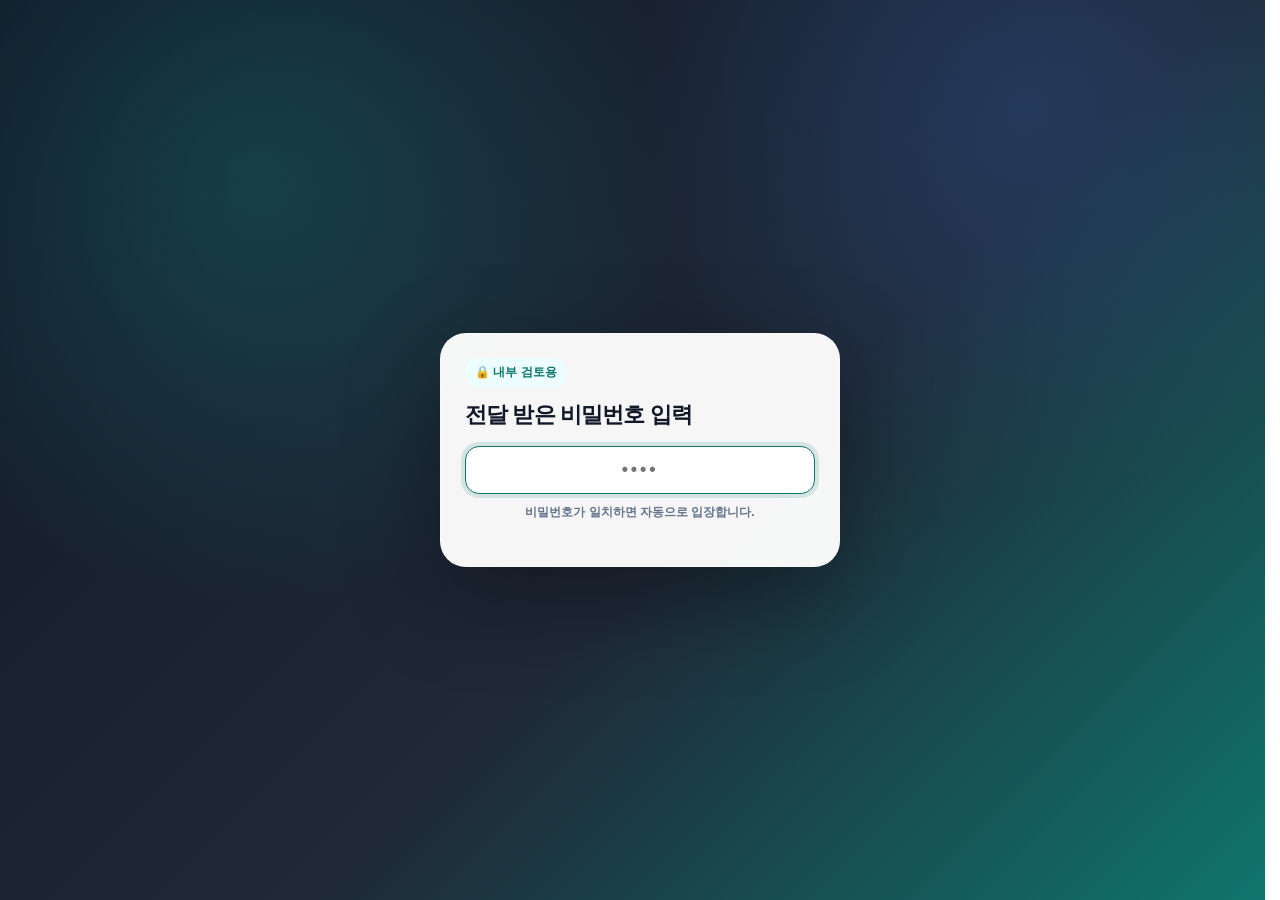
==== 01/index.html @ 7c308035 "Update index.html" ====
<!DOCTYPE html>

<html lang="ko">
<head>
<meta charset="utf-8"/>
<meta content="width=device-width, initial-scale=1" name="viewport"/>
<meta content="noindex,nofollow,noarchive,nosnippet,noimageindex,notranslate" name="robots"/>
<meta content="noindex,nofollow,noarchive,nosnippet,noimageindex,notranslate" name="googlebot"/>
<meta content="noindex,nofollow,noarchive,nosnippet,noimageindex" name="bingbot"/>
<meta content="no-referrer" name="referrer"/>
<meta content="no-store, no-cache, must-revalidate, max-age=0" http-equiv="Cache-Control"/>
<meta content="no-cache" http-equiv="Pragma"/>
<meta content="0" http-equiv="Expires"/>
<title>보호된 내부 자료</title>
<style>
:root{
  --bg:#f6f7fb;
  --panel:#ffffff;
  --ink:#111827;
  --muted:#6b7280;
  --line:#e5e7eb;
  --brand:#111827;
  --brand2:#374151;
  --accent:#0f766e;
  --accent2:#0891b2;
  --accent-soft:#ecfeff;
  --green-soft:#ecfdf5;
  --warn-soft:#fffbeb;
  --warn:#92400e;
  --danger-soft:#fef2f2;
  --soft:#f3f4f6;
  --chip:#eef2ff;
  --shadow:0 12px 30px rgba(17,24,39,.08);
  --radius:18px;
}
*{box-sizing:border-box}
html{
  scroll-behavior:smooth;
  overflow-y:scroll;
  scrollbar-gutter:stable;
}
body{
  margin:0;
  font-family:-apple-system,BlinkMacSystemFont,"Apple SD Gothic Neo","Malgun Gothic","Segoe UI",Roboto,Arial,sans-serif;
  background:linear-gradient(180deg,#f8fafc 0%, #f3f4f6 100%);
  color:var(--ink);
}
a{color:inherit}
header.hero{
  padding:32px 18px 22px;
  background:linear-gradient(135deg,#111827 0%,#374151 62%,#0f766e 100%);
  color:white;
}
.wrap{max-width:1280px;margin:0 auto}
.kicker{font-size:13px;letter-spacing:.08em;text-transform:uppercase;color:#d1d5db;margin-bottom:8px}
h1{margin:0;font-size:clamp(24px,4vw,40px);letter-spacing:-.04em;line-height:1.14}
.subtitle{margin:12px 0 0;color:#e5e7eb;font-size:15px;line-height:1.7}
.navbar{
  position:sticky;
  top:0;
  z-index:50;
  background:rgba(255,255,255,.92);
  backdrop-filter: blur(12px);
  border-bottom:1px solid var(--line);
}
.tabs{
  display:flex;
  gap:8px;
  padding:10px 18px;
  overflow-x:auto;
}
.tab{
  appearance:none;border:1px solid var(--line);background:#fff;color:var(--brand);
  padding:11px 16px;border-radius:999px;font-weight:900;white-space:nowrap;cursor:pointer;
}
.tab.active{background:#111827;color:#fff;border-color:#111827}
main{padding:22px 18px 60px}
.toolbar{
  display:flex;gap:10px;align-items:center;justify-content:space-between;flex-wrap:wrap;
  margin-bottom:16px;
}
.searchbox{
  flex:1;min-width:260px;display:flex;align-items:center;gap:10px;background:#fff;border:1px solid var(--line);
  border-radius:14px;padding:10px 12px;box-shadow:0 3px 12px rgba(17,24,39,.04);
}
.searchbox input{
  width:100%;border:0;outline:0;font-size:15px;background:transparent;
}
.btns{display:flex;gap:8px;flex-wrap:wrap}
.btn, .download-all{
  border:1px solid var(--line);background:#fff;border-radius:12px;padding:10px 12px;
  font-weight:900;cursor:pointer;color:#374151;text-decoration:none;display:inline-flex;align-items:center;gap:6px;
}
.btn:hover,.download-all:hover{background:#f9fafb}
.panel{
  background:var(--panel);
  border:1px solid var(--line);
  box-shadow:var(--shadow);
  border-radius:var(--radius);
  overflow:hidden;
}
#factPanel{overflow:visible}
.panel-head{
  padding:18px 20px;border-bottom:1px solid var(--line);display:flex;justify-content:space-between;gap:12px;align-items:flex-end;flex-wrap:wrap;
}
.panel-head h2{margin:0;font-size:22px;letter-spacing:-.03em}
.panel-head p{margin:6px 0 0;color:var(--muted);line-height:1.6;font-size:14px}
.section-title{
  margin:24px 0 12px;
  font-size:18px;
  letter-spacing:-.02em;
  display:flex;align-items:center;gap:10px;
}
.section-title:before{
  content:"";width:9px;height:24px;background:#111827;border-radius:99px;display:inline-block;
}
.hidden{display:none!important}
.small{font-size:13px;color:var(--muted)}
.empty{
  text-align:center;padding:32px;color:var(--muted);
}

/* timeline */
.timeline{
  position:relative;
  padding:0 4px 4px;
}
.timeline-card{
  display:grid;
  grid-template-columns:196px minmax(0,1fr);
  gap:16px;
  position:relative;
  padding:14px 0;
  border-bottom:1px solid #edf0f4;
}
.timeline-card:last-child{border-bottom:0}
.date-pill{
  align-self:start;
  width:100%;
  position:sticky;
  top:74px;
  font-weight:900;
  color:#111827;
  background:#f9fafb;
  border:1px solid var(--line);
  border-radius:14px;
  padding:10px 12px;
  text-align:center;
  line-height:1.35;
}
.event-body{
  background:#fff;
  border:1px solid var(--line);
  border-radius:16px;
  padding:14px;
}
.event-meta{display:flex;gap:8px;align-items:center;flex-wrap:wrap;margin-bottom:9px}
.badge{
  display:inline-flex;align-items:center;
  border-radius:999px;
  padding:4px 9px;
  font-size:12px;
  font-weight:900;
  background:#eef2ff;
  color:#3730a3;
}
.badge.gray{background:#f3f4f6;color:#4b5563}
.event-body h3{margin:0 0 7px;font-size:17px;letter-spacing:-.02em}
.event-content{white-space:pre-wrap;line-height:1.72;color:#374151;font-size:14px}
.issue{margin-top:10px;padding-top:10px;border-top:1px dashed var(--line);font-size:13px;color:#4b5563}

/* facts */
.fact-list{display:grid;gap:12px;padding:16px}
.fact-card{
  border:1px solid var(--line);
  border-radius:16px;
  background:#fff;
  overflow:hidden;
}
.fact-card[open]{
  box-shadow:0 10px 25px rgba(17,24,39,.07);
  border-color:#99f6e4;
}
.fact-card summary{
  list-style:none;
  display:grid;
  grid-template-columns:60px minmax(160px,1fr) minmax(150px,auto) 86px;
  gap:12px;align-items:center;
  padding:14px 16px;
  cursor:pointer;
  transition:background .18s ease, box-shadow .18s ease;
}
.fact-card summary:hover{background:#f0fdfa}
.fact-card[open] summary{
  background:linear-gradient(90deg,#ecfeff 0%,#f0fdfa 100%);
  box-shadow:inset 4px 0 0 #0f766e;
}
.fact-card summary::-webkit-details-marker{display:none}
.fact-card summary:after{
  content:"펼치기";
  grid-column:4;
  justify-self:end;
  color:#6b7280;
  font-size:12px;
  font-weight:900;
}
.fact-card[open] summary:after{content:"접기";color:#0f766e}
.no{
  width:42px;height:42px;border-radius:14px;
  display:flex;align-items:center;justify-content:center;
  background:#111827;color:white;font-weight:900;
}
.fact-title b{display:block;font-size:16px;letter-spacing:-.02em;margin-bottom:5px}
.fact-title span{font-size:13px;color:var(--muted);white-space:pre-wrap}
.clause-chip{
  justify-self:end;
  display:inline-flex;
  align-items:center;
  gap:7px;
  max-width:260px;
  border:1px solid #c7d2fe;
  background:#eef2ff;
  color:#3730a3;
  border-radius:999px;
  padding:7px 10px;
  font-size:12px;
  font-weight:900;
  line-height:1.25;
  white-space:pre-wrap;
  word-break:keep-all;
}
.clause-chip .clause-label{
  color:#64748b;
  font-size:11px;
  font-weight:800;
}
.clause-chip .clause-value{
  color:#312e81;
}
.fact-detail{
  border-top:1px solid var(--line);
  padding:14px 16px 16px;
  display:grid;
  grid-template-columns:repeat(2,minmax(0,1fr));
  gap:12px;
  background:#fbfdff;
}
.field{
  border:1px solid #eef2f7;
  background:#fff;
  border-radius:14px;
  padding:12px;
}
.field.full{grid-column:1/-1}
.field label{
  display:flex;
  align-items:center;
  gap:7px;
  color:#111827;
  font-weight:900;
  font-size:13px;
  margin-bottom:7px;
}
.field .field-icon{font-size:16px;line-height:1}
.field .value{
  white-space:pre-wrap;
  color:#374151;
  line-height:1.68;
  font-size:14px;
}
.field.emphasis-rebuttal{background:#f0fdfa;border-color:#99f6e4}
.field.emphasis-confirmed{background:#eff6ff;border-color:#bfdbfe}
.field.emphasis-review{background:#fffbeb;border-color:#fde68a}
.field.emphasis-needed{background:#fff7ed;border-color:#fed7aa}
.field.emphasis-evidence{background:#f8fafc;border-color:#dbeafe}
.value.evidence-value{font-weight:800}

.evidence-detail{
  grid-column:1/-1;
  border:1px solid #c7d2fe;
  background:#f8fafc;
  border-radius:16px;
  padding:13px;
}
.evidence-detail h4{
  margin:0 0 10px;
  font-size:16px;
  letter-spacing:-.02em;
}
.evidence-grid{
  display:grid;
  grid-template-columns:1fr;
  gap:12px;
}
.subblock{
  background:#fff;
  border:1px solid #e5e7eb;
  border-radius:14px;
  overflow:hidden;
}
.subblock-title{
  padding:11px 12px;
  background:#f3f4f6;
  font-weight:900;
  border-bottom:1px solid #e5e7eb;
}
.subblock-body{padding:10px;overflow:auto}
.compact-table{
  width:100%;
  border-collapse:separate;
  border-spacing:0;
  font-size:13px;
  min-width:760px;
}
.compact-table th,.compact-table td{
  border-right:1px solid var(--line);
  border-bottom:1px solid var(--line);
  padding:8px 9px;
  vertical-align:top;
  line-height:1.55;
  white-space:pre-wrap;
  word-break:keep-all;
  overflow-wrap:break-word;
}
.compact-table th{
  background:#374151;color:white;
  text-align:left;
  position:static;
}
.compact-table tr td:first-child,.compact-table tr th:first-child{border-left:1px solid var(--line)}
.compact-table tr:first-child th{border-top:1px solid var(--line)}
.compact-table td{background:#fff}
.sheet-note{
  margin-top:10px;
  padding:10px 11px;
  border:1px dashed #cbd5e1;
  background:#f8fafc;
  border-radius:12px;
  white-space:pre-wrap;
  color:#475569;
  font-size:13px;
  line-height:1.55;
}

/* evidence collection */
.evidence-list{display:grid;gap:12px;padding:16px}
.evidence-card{
  border:1px solid var(--line);
  border-radius:16px;
  background:#fff;
  padding:14px;
}
.evidence-card h3{margin:0;font-size:16px;letter-spacing:-.02em}
.file-link{
  display:inline-flex;
  align-items:center;
  gap:6px;
  max-width:100%;
  border:1px solid #bfdbfe;
  background:#eff6ff;
  color:#1e3a8a;
  border-radius:999px;
  padding:6px 10px;
  text-decoration:none;
  font-size:12px;
  font-weight:900;
  line-height:1.3;
  word-break:break-all;
}
.file-link:hover{background:#dbeafe}

/* full tables */
.table-wrap{overflow:auto;padding:16px}

@media (max-width:760px){
  header.hero{padding-top:24px}
  main{padding-left:12px;padding-right:12px}
  .tabs{padding-left:12px;padding-right:12px}
  .panel-head{padding:16px}
  .searchbox{min-width:100%}
  .timeline-card{grid-template-columns:1fr;gap:8px}
  .date-pill{position:static;text-align:left}
  .fact-card summary{grid-template-columns:52px minmax(0,1fr) 70px;gap:10px}
  .clause-chip{grid-column:2;justify-self:start;max-width:100%;}
  .fact-card summary:after{grid-column:3;grid-row:1 / span 2}
  .fact-detail{grid-template-columns:1fr}
}
@media print{
  .navbar,.toolbar,.btns,.searchbox,.view-toggle,.download-all{display:none!important}
  body{background:white}
  header.hero{background:white;color:#111827;padding:0 0 18px}
  .subtitle,.kicker{color:#374151}
  .panel{box-shadow:none;border:1px solid #ddd}
  .fact-card{break-inside:avoid}
  details{display:block}
  details:not([open]) .fact-detail{display:grid}
  .hidden{display:block!important}
}
.evidence-chip-list{display:grid;gap:7px;margin-top:2px}
.evidence-chip-line{display:flex;align-items:flex-start;gap:8px;color:#111827;font-weight:500;line-height:1.58;white-space:pre-wrap}
.evidence-status-chip{flex:0 0 auto;display:inline-flex;align-items:center;justify-content:center;border-radius:999px;padding:3px 8px;font-size:11px;font-weight:900;line-height:1.2;border:1px solid transparent;white-space:nowrap;color:#111827}
.evidence-status-existing{background:#f1f5f9;border-color:#cbd5e1}
.evidence-status-new{background:#dcfce7;border-color:#86efac}
.evidence-chip-text{color:#111827;font-weight:500}
.value.evidence-value,.value.evidence-existing,.value.evidence-new,.value.evidence-opponent{color:#111827!important;font-weight:500!important}

.subblock-title-row{display:flex;align-items:center;justify-content:space-between;gap:10px;padding:10px 12px;background:#f3f4f6;border-bottom:1px solid #e5e7eb}
.subblock-title-row .subblock-title{padding:0;background:transparent;border-bottom:0}
.subblock-title-actions{display:flex;gap:6px;flex-wrap:wrap;justify-content:flex-end}
.download-btn{display:inline-flex;align-items:center;gap:5px;border:1px solid #cbd5e1;background:#fff;color:#111827;border-radius:999px;padding:5px 9px;text-decoration:none;font-size:12px;font-weight:900;line-height:1.25;white-space:nowrap}
.download-btn:hover{background:#f8fafc;border-color:#94a3b8}
.download-btn.small{padding:4px 8px;font-size:11px}
.download-btn.muted{background:#f8fafc;color:#334155}
.sheet-note.inline-note{margin:8px 10px 0;padding:8px 10px;white-space:nowrap;overflow-x:auto;line-height:1.4}

.compact-table.fit-table{width:100%;table-layout:auto;border-collapse:separate;border-spacing:0;min-width:760px}
.compact-table .fit-cell{width:1%;white-space:nowrap!important;overflow-wrap:normal!important;word-break:keep-all!important}
.compact-table .sender-cell{width:110px;min-width:110px;max-width:110px;white-space:normal!important}
.compact-table .message-cell,.compact-table .statement-cell{width:auto;white-space:pre-wrap!important}
.compact-table .note-cell{width:34px;min-width:34px;max-width:34px;text-align:center;padding-left:6px;padding-right:6px;white-space:nowrap!important}
.note-icon{display:inline-flex;align-items:center;justify-content:center;width:20px;height:20px;border-radius:999px;background:#e0f2fe;color:#075985;border:1px solid #bae6fd;font-size:12px;font-weight:900;cursor:help}
.note-empty{display:inline-block;width:20px;height:20px}
.compact-table.evidence-table .ref-cell{width:1%;white-space:nowrap!important;overflow-wrap:normal!important;word-break:keep-all!important;color:#111827}
.compact-table.evidence-table .download-cell{width:1%;white-space:nowrap!important;text-align:right}
.compact-table.evidence-table .statement-cell{width:auto}
.compact-table.evidence-table .no-cell{width:1%;white-space:nowrap!important;text-align:center;font-weight:900;color:#111827}
.compact-table.evidence-table tr.evidence-row-chat td{background:#f3f4f6!important}
.compact-table.evidence-table tr.evidence-row-needs td{background:#fff7ed!important}
.ref-line{white-space:nowrap}
@media (max-width:760px){
  .subblock-title-row{align-items:flex-start;flex-direction:column}
  .subblock-title-actions{justify-content:flex-start}
}


/* 2026-07-09 refinement: needed-evidence tab, custom tooltips, compact file columns */
.fit-table th.fit-cell,.fit-table td.fit-cell,
.fit-table th.file-cell,.fit-table td.file-cell{
  width:1%;
  white-space:nowrap!important;
  word-break:keep-all!important;
  overflow-wrap:normal!important;
}
.chat-table th.file-cell,.chat-table td.file-cell{
  width:1%;
  max-width:360px;
  white-space:nowrap!important;
  overflow:hidden;
  text-overflow:ellipsis;
}
.note-tooltip{
  position:relative;
  display:inline-flex;
  align-items:center;
  justify-content:center;
  width:22px;
  height:22px;
  outline:none;
}
.note-icon{
  width:20px;
  height:20px;
  border-radius:999px;
  display:inline-flex;
  align-items:center;
  justify-content:center;
  background:#111827;
  color:#fff;
  font-size:12px;
  font-weight:900;
  font-family:Georgia,serif;
  cursor:help;
}
.note-bubble{
  position:absolute;
  right:0;
  bottom:calc(100% + 10px);
  z-index:80;
  width:max-content;
  max-width:min(380px,70vw);
  padding:10px 12px;
  border-radius:12px;
  background:#111827;
  color:#fff;
  box-shadow:0 14px 35px rgba(17,24,39,.24);
  font-size:12px;
  line-height:1.55;
  white-space:pre-line;
  text-align:left;
  opacity:0;
  transform:translateY(4px);
  pointer-events:none;
  transition:opacity .14s ease, transform .14s ease;
}
.note-bubble:after{
  content:"";
  position:absolute;
  right:7px;
  top:100%;
  border-width:7px 6px 0 6px;
  border-style:solid;
  border-color:#111827 transparent transparent transparent;
}
.note-tooltip:hover .note-bubble,
.note-tooltip:focus-within .note-bubble{
  opacity:1;
  transform:translateY(0);
  pointer-events:auto;
}
.needed-list{display:grid;gap:14px;padding:16px}
.needed-card{
  border:1px solid #fde68a;
  background:linear-gradient(180deg,#fffbeb 0%,#fff 48%);
  border-radius:18px;
  overflow:hidden;
  box-shadow:0 10px 22px rgba(17,24,39,.06);
}
.needed-card-head{
  display:grid;
  grid-template-columns:52px minmax(0,1fr) auto;
  gap:12px;
  align-items:center;
  padding:14px 16px;
  border-bottom:1px solid #f3e8b6;
}
.needed-card summary.needed-card-head{
  list-style:none;
  cursor:pointer;
}
.needed-card summary.needed-card-head::-webkit-details-marker{display:none}
.needed-card summary.needed-card-head:after{
  content:"펼치기";
  justify-self:end;
  color:#92400e;
  font-size:12px;
  font-weight:900;
  border:1px solid #fde68a;
  background:#fff7ed;
  border-radius:999px;
  padding:5px 9px;
}
.needed-card[open] summary.needed-card-head:after{content:"접기"}
.needed-card[open]{box-shadow:0 12px 26px rgba(146,64,14,.12)}
.needed-no{
  width:42px;height:42px;border-radius:14px;background:#92400e;color:#fff;font-weight:900;
  display:flex;align-items:center;justify-content:center;
}
.needed-title b{display:block;font-size:16px;letter-spacing:-.02em;margin-bottom:4px}
.needed-title span{font-size:13px;color:#6b7280;white-space:pre-line}
.needed-body{display:grid;gap:12px;padding:14px 16px 16px;background:#fff}
.needed-box{
  border:1px solid #e5e7eb;
  border-radius:14px;
  background:#fff;
  padding:12px;
}
.needed-box b{display:flex;align-items:center;gap:6px;margin-bottom:8px;font-size:13px;color:#111827}
.needed-box .value{white-space:pre-line;line-height:1.68;font-size:14px;color:#374151}
.needed-support-table{width:100%;min-width:760px;border-collapse:separate;border-spacing:0;font-size:12px}
.needed-support-table th{position:static;background:#374151;color:#fff;white-space:nowrap;width:1%}
.needed-support-table th.support-content{width:auto}
.needed-support-table td{background:#fff;vertical-align:top;white-space:pre-line}
.needed-support-table .support-ref{width:1%;min-width:220px;white-space:pre-line;color:#4b5563}
.needed-support-wrap{overflow:auto;border-radius:12px;border:1px solid #e5e7eb}
@media (max-width:760px){
  .needed-card-head{grid-template-columns:48px 1fr;align-items:flex-start}
  .needed-card-head .clause-chip{grid-column:1/-1;justify-self:start}
  .chat-table th.file-cell,.chat-table td.file-cell{max-width:220px}
}


/* 2026-07-09 refinement 2: paragraph rhythm, file-based needed tab, tighter table ratios */
.text-block{white-space:normal;line-height:1.66;color:inherit}
.text-block p{margin:0 0 8px}
.text-block p:last-child{margin-bottom:0}
.field .value{white-space:normal}
.field.emphasis-needed{padding:16px;background:#fff7ed;border-color:#fbbf24}
.field.emphasis-needed .value{padding:2px 1px}
.needed-box{padding:15px 16px}
.needed-box .value{white-space:normal}
.needed-title .needed-file-name{display:block;font-size:16px;font-weight:900;color:#111827;margin-bottom:4px;word-break:keep-all;overflow-wrap:anywhere}
.needed-related-list{display:grid;gap:8px;margin-top:8px}
.needed-related-item{border:1px solid #e5e7eb;background:#f8fafc;border-radius:12px;padding:10px 12px}
.needed-related-item b{display:block;font-size:13px;margin-bottom:4px;color:#111827}
.needed-related-item span{display:block;font-size:12px;color:#6b7280;line-height:1.5}
.needed-support-table{table-layout:fixed;min-width:760px}
.needed-support-table col.support-half-col{width:50%}

.needed-support-table th.support-content,.needed-support-table th.support-ref-head{width:50%}
.needed-support-table .support-content-cell,.needed-support-table .support-ref{width:auto!important;white-space:normal!important}
.needed-support-table .support-content-cell .text-block,.needed-support-table .support-ref .text-block{line-height:1.55}
.compact-table.evidence-table tr.evidence-row-needs td{background:#fff7ed!important;padding-top:14px;padding-bottom:14px}
@media (max-width:760px){
  .needed-support-table{min-width:680px}
}

/* 2026-07-09 refinement 6 */
.fact-controls{padding:18px 16px 4px!important;margin-bottom:0!important;border-top:1px solid #f1f5f9;}
.clause-chip{white-space:nowrap;max-width:340px;}
.clause-chip .clause-value{white-space:nowrap;}
@media (max-width:760px){
  .clause-chip,.clause-chip .clause-value{white-space:normal;}
}



/* 2026-07-09 refinement 7: fact side navigation and softer file-action exposure */
.fact-layout{
  display:grid;
  grid-template-columns:132px minmax(0,1fr);
  gap:0;
  align-items:start;
}
.fact-card{scroll-margin-top:86px;}
.file-link,.download-btn{font-family:inherit;cursor:pointer}
button.file-link,button.download-btn{appearance:none}
@media (max-width:960px){
  .fact-layout{grid-template-columns:1fr}
}


/* 2026-07-09 refinement 8: no internal subnav scroll, evidence master file rows, needed-support spacing */
.fact-layout{
  grid-template-columns:180px minmax(0,1fr);
}
.evidence-file-list{
  display:grid;
  gap:7px;
}
.evidence-file-row{
  display:grid;
  grid-template-columns:minmax(0,1fr) auto;
  align-items:center;
  gap:10px;
  padding:9px 10px;
  border:1px solid #e5e7eb;
  border-radius:12px;
  background:#f8fafc;
}
.evidence-file-name{
  min-width:0;
  color:#111827;
  font-size:13px;
  font-weight:800;
  line-height:1.45;
  word-break:keep-all;
  overflow-wrap:anywhere;
}
.evidence-file-action{white-space:nowrap}
.needed-support-wrap{
  overflow:visible!important;
  border-radius:14px;
}
.needed-support-table{
  width:100%!important;
  min-width:0!important;
  table-layout:fixed!important;
  border-collapse:separate;
  border-spacing:0;
  font-size:13px;
}
.needed-support-table col.support-half-col{width:calc((100% - 124px) / 2)!important}
.needed-support-table th,
.needed-support-table td{
  padding:12px 14px!important;
  line-height:1.68!important;
  vertical-align:top!important;
  overflow:visible!important;
}
.needed-support-table th{
  white-space:nowrap!important;
}
.needed-support-table .support-content-cell,
.needed-support-table .support-ref{
  white-space:normal!important;
  word-break:keep-all!important;
  overflow-wrap:anywhere!important;
  min-width:0!important;
}
.needed-support-table .support-content-cell .text-block,
.needed-support-table .support-ref .text-block{
  line-height:1.68!important;
}
@media (max-width:960px){
}
@media (max-width:760px){
  .needed-support-table col.support-half-col{width:calc((100% - 98px) / 2)!important}
  .needed-support-table th,
  .needed-support-table td{padding:10px 11px!important;font-size:12px;}
}


/* 2026-07-09 refinement 9: namuwiki-style right hover TOC */
.fact-layout{
  display:block!important;
  position:relative;
}
.floating-toc{
  position:fixed;
  right:12px;
  top:50%;
  transform:translateY(-50%);
  z-index:120;
  pointer-events:auto;
}
.floating-toc:empty{display:none}
.floating-toc-trigger{
  position:absolute;
  right:0;
  top:50%;
  transform:translateY(-50%);
  display:flex;
  align-items:center;
  justify-content:center;
  width:44px;
  min-height:72px;
  padding:10px 6px;
  border:1px solid #d1d5db;
  border-radius:14px 0 0 14px;
  background:rgba(255,255,255,.94);
  color:#334155;
  box-shadow:0 8px 22px rgba(15,23,42,.14);
  font-size:12px;
  font-weight:900;
  letter-spacing:-.02em;
  writing-mode:vertical-rl;
  text-orientation:mixed;
  user-select:none;
}
.floating-toc-panel{
  position:absolute;
  right:0;
  top:50%;
  transform:translateY(-50%) translateX(14px);
  width:292px;
  padding:12px;
  border:1px solid #d1d5db;
  border-radius:18px;
  background:rgba(255,255,255,.98);
  box-shadow:0 20px 50px rgba(15,23,42,.22);
  opacity:0;
  visibility:hidden;
  pointer-events:none;
  transition:opacity .16s ease, transform .16s ease, visibility .16s ease;
}
.floating-toc:hover .floating-toc-panel,
.floating-toc:focus-within .floating-toc-panel{
  opacity:1;
  visibility:visible;
  pointer-events:auto;
  transform:translateY(-50%) translateX(0);
}
.floating-toc:hover .floating-toc-trigger,
.floating-toc:focus-within .floating-toc-trigger{
  opacity:0;
  visibility:hidden;
}
.floating-toc-title{
  display:flex;
  align-items:center;
  justify-content:space-between;
  gap:8px;
  margin:0 0 8px;
  padding:0 2px 8px;
  border-bottom:1px solid #e5e7eb;
  color:#0f172a;
  font-size:13px;
  font-weight:900;
}
.floating-toc-title small{
  color:#64748b;
  font-size:11px;
  font-weight:800;
}
.floating-toc-list{
  display:grid;
  gap:6px;
}
.toc-link{
  display:grid;
  grid-template-columns:34px minmax(0,1fr);
  align-items:center;
  gap:8px;
  min-height:36px;
  padding:6px 8px;
  border:1px solid #e5e7eb;
  border-radius:12px;
  background:#fff;
  color:#334155;
  text-decoration:none;
  box-shadow:0 2px 8px rgba(15,23,42,.04);
}
.toc-link:hover,
.toc-link:focus{
  outline:none;
  background:#f0fdfa;
  border-color:#99f6e4;
  color:#0f766e;
}
.toc-no{
  width:28px;
  height:26px;
  border-radius:9px;
  display:inline-flex;
  align-items:center;
  justify-content:center;
  background:#111827;
  color:#fff;
  font-size:12px;
  font-weight:900;
}
.toc-text{
  min-width:0;
  overflow:hidden;
  text-overflow:ellipsis;
  white-space:nowrap;
  font-size:12px;
  font-weight:900;
  line-height:1.25;
}
@media (max-width:1180px){
  .floating-toc{right:6px}
  .floating-toc-panel{width:260px}
}
@media (max-width:760px){
  .floating-toc{display:none!important}
}
@media print{
  .floating-toc{display:none!important}
}

/* 2026-07-09 patch 9: GitHub Pages relative downloads + visible grid in needed support */
.needed-support-wrap{
  border:1px solid #d1d5db!important;
  background:#fff;
}
.needed-support-table{
  border-collapse:collapse!important;
  border-spacing:0!important;
}
.needed-support-table th,
.needed-support-table td{
  border:1px solid #d1d5db!important;
}
.needed-support-table th{
  border-color:#4b5563!important;
}
.needed-support-table td{
  background:#fff!important;
}
.needed-support-table tr:nth-child(even) td{
  background:#f8fafc!important;
}
.needed-controls{
  padding:18px 16px 4px!important;
  margin-bottom:0!important;
  border-top:1px solid #f1f5f9;
}


/* HTML evidence modal */
.html-modal{
  position:fixed;
  inset:0;
  z-index:9999;
  display:none;
  align-items:center;
  justify-content:center;
  padding:26px;
  background:rgba(15,23,42,.64);
  backdrop-filter:blur(8px);
}
.html-modal.open{display:flex}
.html-modal-card{
  width:min(1180px, calc(100vw - 52px));
  height:min(820px, calc(100vh - 52px));
  background:#fff;
  border:1px solid rgba(255,255,255,.45);
  border-radius:24px;
  box-shadow:0 30px 90px rgba(0,0,0,.38);
  overflow:hidden;
  display:flex;
  flex-direction:column;
}
.html-modal-head{
  min-height:60px;
  display:flex;
  align-items:center;
  justify-content:space-between;
  gap:14px;
  padding:14px 16px 14px 20px;
  border-bottom:1px solid #e5e7eb;
  background:linear-gradient(180deg,#ffffff 0%,#f8fafc 100%);
}
.html-modal-titlewrap{min-width:0;display:grid;gap:3px}
.html-modal-kicker{
  font-size:11px;
  font-weight:900;
  color:#0f766e;
  letter-spacing:.08em;
  text-transform:uppercase;
}
.html-modal-title{
  font-size:15px;
  font-weight:900;
  color:#111827;
  overflow:hidden;
  text-overflow:ellipsis;
  white-space:nowrap;
}
.html-modal-close{
  flex:0 0 auto;
  width:36px;
  height:36px;
  border-radius:999px;
  border:1px solid #d1d5db;
  background:#fff;
  color:#111827;
  font-size:22px;
  font-weight:900;
  line-height:1;
  cursor:pointer;
}
.html-modal-close:hover{background:#111827;color:#fff;border-color:#111827}
.html-modal-body{
  position:relative;
  flex:1;
  background:#f8fafc;
}
.html-modal-frame{
  width:100%;
  height:100%;
  border:0;
  display:block;
  background:#fff;
}
.html-modal-content{
  width:100%;
  height:100%;
  overflow:auto;
  display:block;
  background:#b2c7d9;
}
.html-modal-content[hidden]{display:none!important}
body.modal-open{overflow:hidden}
@media (max-width:760px){
  .html-modal{padding:10px}
  .html-modal-card{width:calc(100vw - 20px);height:calc(100vh - 20px);border-radius:18px}
  .html-modal-head{padding:12px 12px 12px 14px}
}
@media print{.html-modal{display:none!important}}


/* 2026-07-09 mobile usability pass */
@media (max-width:760px){
  html, body{max-width:100%;overflow-x:hidden;}
  body{font-size:14px;background:#f6f7fb;}
  .wrap{width:100%;max-width:100%;}
  header.hero{padding:20px 14px 18px;}
  .kicker{font-size:11px;margin-bottom:7px;}
  h1{font-size:24px;line-height:1.18;letter-spacing:-.045em;}
  .subtitle{font-size:13px;line-height:1.55;margin-top:10px;}

  .navbar{position:sticky;top:0;}
  .tabs{display:grid;grid-template-columns:repeat(2,minmax(0,1fr));gap:7px;padding:9px 10px;overflow:visible;}
  .tab{width:100%;padding:10px 8px;font-size:13px;text-align:center;}

  main{padding:14px 10px 44px;}
  .toolbar{gap:8px;margin-bottom:12px;}
  .searchbox{min-width:0;width:100%;padding:10px 11px;border-radius:13px;}
  .searchbox input{font-size:14px;}
  .toolbar>.btns{width:100%;justify-content:flex-end;}
  #zipDownloadBtn:not(.hidden){width:100%;justify-content:center;padding:11px 12px;}

  .panel{border-radius:15px;box-shadow:0 8px 22px rgba(17,24,39,.06);}
  .panel-head{padding:14px 14px 13px;align-items:flex-start;}
  .panel-head h2{font-size:19px;}
  .panel-head p{font-size:13px;line-height:1.5;}
  .small{font-size:12px;}
  .fact-controls,.needed-controls{padding:12px 12px 2px!important;}
  .fact-controls>.btns,.needed-controls>.btns{width:100%;display:grid;grid-template-columns:1fr 1fr;gap:8px;}
  .fact-controls .btn,.needed-controls .btn{justify-content:center;padding:9px 10px;font-size:13px;}

  .fact-list,.evidence-list,.needed-list{padding:10px;gap:10px;}
  .fact-card,.evidence-card,.needed-card{border-radius:14px;}
  .fact-card summary{grid-template-columns:46px minmax(0,1fr) 62px;gap:9px;padding:12px 12px;align-items:start;}
  .no{width:38px;height:38px;border-radius:12px;font-size:14px;}
  .fact-title b{font-size:15px;line-height:1.35;margin-bottom:4px;}
  .fact-title span{font-size:12px;line-height:1.35;}
  .fact-card summary:after{grid-column:3;grid-row:1;align-self:start;margin-top:6px;font-size:11px;}
  .clause-chip{grid-column:1 / -1;justify-self:stretch;width:100%;max-width:none;border-radius:12px;padding:7px 9px;line-height:1.35;white-space:normal;}
  .clause-chip .clause-label{flex:0 0 auto;}
  .clause-chip .clause-value{white-space:normal;word-break:keep-all;overflow-wrap:anywhere;}
  .fact-detail{grid-template-columns:1fr;padding:10px;gap:10px;}
  .field{border-radius:12px;padding:11px;}
  .field label{font-size:12px;margin-bottom:6px;}
  .field .value,.text-block{font-size:13px;line-height:1.58;}
  .text-block p{margin-bottom:7px;}
  .evidence-chip-line{align-items:flex-start;gap:6px;line-height:1.5;font-size:13px;}
  .evidence-status-chip{font-size:10px;padding:3px 7px;margin-top:1px;}
  .evidence-detail{padding:10px;border-radius:14px;}
  .evidence-detail h4{font-size:15px;line-height:1.35;}
  .subblock{border-radius:12px;}
  .subblock-title-row{padding:10px;gap:8px;}
  .subblock-title-actions{width:100%;display:grid;grid-template-columns:1fr;gap:6px;}
  .download-btn{justify-content:center;max-width:100%;white-space:normal;text-align:center;}
  .download-btn.small{font-size:11px;}
  .sheet-note.inline-note{white-space:normal;overflow:visible;margin:8px 8px 0;font-size:12px;line-height:1.45;}
  .subblock-body{padding:8px;overflow:visible;}

  .compact-table,.needed-support-table{display:block;width:100%!important;min-width:0!important;border:0!important;border-collapse:separate!important;}
  .compact-table colgroup,.needed-support-table colgroup,
  .compact-table thead,.needed-support-table thead{display:none!important;}
  .compact-table tbody,.needed-support-table tbody{display:grid;gap:8px;width:100%;}
  .compact-table tr,.needed-support-table tr{display:block;width:100%;border:1px solid #dbe2ea;border-radius:12px;overflow:hidden;background:#fff;box-shadow:0 2px 8px rgba(15,23,42,.035);}
  .compact-table td,.needed-support-table td{display:grid!important;grid-template-columns:86px minmax(0,1fr);gap:8px;align-items:start;width:100%!important;min-width:0!important;max-width:none!important;border:0!important;border-bottom:1px solid #eef2f7!important;padding:9px 10px!important;white-space:normal!important;word-break:keep-all!important;overflow-wrap:anywhere!important;text-align:left!important;font-size:12px;line-height:1.5;}
  .compact-table td:last-child,.needed-support-table td:last-child{border-bottom:0!important;}
  .compact-table td::before,.needed-support-table td::before{content:attr(data-label);font-size:11px;font-weight:900;color:#64748b;line-height:1.45;}
  .compact-table .sender-cell,.compact-table .fit-cell,.compact-table .file-cell,.compact-table .note-cell,.compact-table .download-cell,.compact-table .no-cell,.compact-table .ref-cell,.compact-table .statement-cell,
  .needed-support-table .support-kind,.needed-support-table .support-ref,.needed-support-table .support-content-cell{width:100%!important;min-width:0!important;max-width:none!important;white-space:normal!important;}
  .compact-table .message-cell .text-block,.compact-table .statement-cell .text-block,.needed-support-table .text-block{font-size:12px;line-height:1.52;}
  .ref-line{white-space:normal!important;word-break:keep-all;overflow-wrap:anywhere;}
  .note-cell .note-empty{display:none;}
  .download-cell .download-btn{justify-self:start;}
  .compact-table.evidence-table tr.evidence-row-chat{background:#f3f4f6!important;}
  .compact-table.evidence-table tr.evidence-row-needs{background:#fff7ed!important;}
  .compact-table.evidence-table tr.evidence-row-chat td{background:transparent!important;}
  .compact-table.evidence-table tr.evidence-row-needs td{background:transparent!important;}

  .note-bubble{position:fixed;left:14px;right:14px;top:50%;bottom:auto;width:auto;max-width:none;transform:translateY(-50%);z-index:99999;}
  .note-bubble:after{display:none;}
  .note-tooltip:hover .note-bubble,.note-tooltip:focus-within .note-bubble{transform:translateY(-50%);}

  .evidence-card{padding:12px;}
  .evidence-file-row{grid-template-columns:1fr;align-items:start;gap:7px;padding:9px;border-radius:11px;}
  .evidence-file-name{font-size:12px;line-height:1.42;}
  .evidence-file-action .download-btn{width:100%;}

  .needed-card-head{grid-template-columns:44px minmax(0,1fr);padding:12px;gap:9px;}
  .needed-card summary.needed-card-head:after{grid-column:1 / -1;justify-self:stretch;text-align:center;padding:7px 9px;}
  .needed-no{width:38px;height:38px;border-radius:12px;font-size:14px;}
  .needed-title .needed-file-name{font-size:14px;line-height:1.35;}
  .needed-title span{font-size:12px;}
  .needed-body{padding:10px;gap:10px;}
  .needed-box{padding:12px;border-radius:12px;}
  .needed-box b{font-size:12px;line-height:1.35;}
  .needed-related-item{padding:9px;}

  .timeline-card{grid-template-columns:1fr;gap:8px;padding:10px 0;}
  .date-pill{position:static;text-align:left;font-size:13px;padding:9px 10px;}
  .event-body{padding:12px;border-radius:13px;}
  .event-body h3{font-size:15px;line-height:1.35;}
  .event-content,.issue{font-size:13px;line-height:1.55;}

  .html-modal{padding:8px;}
  .html-modal-card{width:calc(100vw - 16px);height:calc(100dvh - 16px);border-radius:16px;}
  .html-modal-head{min-height:54px;padding:10px 10px 10px 12px;gap:8px;}
  .html-modal-title{font-size:13px;line-height:1.35;}
  .html-modal-kicker{font-size:10px;}
  .html-modal-close{width:36px;height:36px;}
}
@media (max-width:420px){
  .tabs{grid-template-columns:1fr 1fr;}
  .tab{font-size:12px;padding:9px 6px;}
  .compact-table td,.needed-support-table td{grid-template-columns:78px minmax(0,1fr);}
}

@media (max-width:760px){
  .compact-table.evidence-table tr::before{content:attr(data-mobile-title);display:block;padding:9px 10px;background:#f8fafc;border-bottom:1px solid #e5e7eb;font-size:12px;font-weight:900;line-height:1.45;color:#111827;}
  .compact-table.evidence-table tr.evidence-row-chat::before{background:#e5e7eb;}
  .compact-table.evidence-table tr.evidence-row-needs::before{background:#ffedd5;color:#7c2d12;}
  .compact-table.evidence-table td.no-cell,
  .compact-table.evidence-table td.statement-cell,
  .compact-table.evidence-table td.note-cell{display:none!important;}
  .compact-table td.mobile-empty,
  .needed-support-table td.mobile-empty{display:none!important;}
}


/* final check: 추가 확보 필요 > 증빙시트 참고 표는 구분 컬럼 제거 후 2분할 */
.needed-support-table-two{table-layout:fixed!important;width:100%!important;}
.needed-support-table-two col.support-half-col{width:50%!important;}
.needed-support-table-two th.support-content,
.needed-support-table-two th.support-ref-head,
.needed-support-table-two .support-content-cell,
.needed-support-table-two .support-ref{width:50%!important;}
@media (max-width:760px){
  .needed-support-table-two td{grid-template-columns:88px minmax(0,1fr)!important;}
}


/* password gate */
body.auth-locked{
  overflow:hidden;
  position:fixed;
  inset:0;
  width:100%;
  height:100%;
}
body.auth-locked > header,
body.auth-locked > nav,
body.auth-locked > main,
body.auth-locked > .html-modal,
body.auth-locked > .floating-toc{visibility:hidden;}
.auth-gate{
  position:fixed;
  inset:0;
  z-index:10000;
  display:flex;
  align-items:center;
  justify-content:center;
  padding:22px;
  background:
    radial-gradient(circle at 20% 20%, rgba(20,184,166,.22), transparent 34%),
    radial-gradient(circle at 80% 12%, rgba(59,130,246,.20), transparent 30%),
    linear-gradient(135deg,#111827 0%,#1f2937 56%,#0f766e 100%);
  color:#fff;
}
.auth-gate.hidden{display:none!important;}
.auth-card{
  width:min(430px,100%);
  border:1px solid rgba(255,255,255,.20);
  border-radius:26px;
  padding:26px 24px 22px;
  background:rgba(255,255,255,.96);
  color:#111827;
  box-shadow:0 30px 90px rgba(0,0,0,.34);
}
.auth-badge{
  display:inline-flex;
  align-items:center;
  gap:6px;
  border-radius:999px;
  padding:6px 10px;
  background:#ecfeff;
  color:#0f766e;
  font-size:12px;
  font-weight:900;
  margin-bottom:12px;
}
.auth-title{
  margin:0;
  font-size:24px;
  line-height:1.22;
  letter-spacing:-.04em;
}
.auth-form{display:grid;gap:10px;}
.auth-help{margin:0;color:#64748b;font-size:12px;font-weight:800;line-height:1.5;text-align:center;}
.auth-input{
  width:100%;
  height:48px;
  border:1px solid #d1d5db;
  border-radius:14px;
  padding:0 14px;
  font-size:18px;
  font-weight:900;
  letter-spacing:.16em;
  text-align:center;
  outline:none;
  background:#fff;
}
.auth-input:focus{
  border-color:#0f766e;
  box-shadow:0 0 0 4px rgba(15,118,110,.14);
}
.auth-submit{
  width:100%;
  height:48px;
  border:0;
  border-radius:14px;
  background:#111827;
  color:#fff;
  font-size:15px;
  font-weight:900;
  cursor:pointer;
}
.auth-submit:hover{background:#0f766e;}
.auth-error{
  min-height:20px;
  margin:0;
  color:#dc2626;
  font-size:13px;
  font-weight:900;
  text-align:center;
}
@media (max-width:760px){
  .auth-gate{padding:16px;align-items:center;}
  .auth-card{border-radius:22px;padding:22px 18px 18px;}
  .auth-title{font-size:21px;}
  .auth-input,.auth-submit{height:46px;}
}


/* mobile hamburger menu */
.mobile-menu-bar,
.mobile-menu-backdrop,
.mobile-menu-drawer{display:none}
@media (max-width:760px){
  .navbar .tabs{display:none!important}
  .mobile-menu-bar{
    display:flex;
    align-items:center;
    justify-content:space-between;
    gap:10px;
    padding:9px 10px;
  }
  .mobile-menu-button{
    display:inline-flex;
    align-items:center;
    gap:8px;
    height:38px;
    border:1px solid #111827;
    border-radius:0;
    background:#fff;
    color:#111827;
    padding:0 11px;
    font-size:13px;
    font-weight:900;
    cursor:pointer;
  }
  .hamburger-lines{
    width:17px;
    display:grid;
    gap:4px;
  }
  .hamburger-lines span{
    display:block;
    height:2px;
    background:currentColor;
  }
  .mobile-menu-current{
    min-width:0;
    flex:1;
    text-align:right;
    font-size:12px;
    font-weight:900;
    color:#475569;
    overflow:hidden;
    text-overflow:ellipsis;
    white-space:nowrap;
  }
  .mobile-menu-backdrop{
    position:fixed;
    inset:0;
    z-index:1500;
    background:rgba(15,23,42,.46);
    backdrop-filter:blur(3px);
  }
  .mobile-menu-backdrop.open{display:block}
  .mobile-menu-drawer{
    position:fixed;
    top:0;
    left:0;
    bottom:0;
    z-index:1600;
    width:min(340px,86vw);
    background:#fff;
    border-right:1px solid #111827;
    box-shadow:18px 0 45px rgba(15,23,42,.24);
    transform:translateX(-104%);
    transition:transform .18s ease;
    overflow:auto;
    -webkit-overflow-scrolling:touch;
  }
  .mobile-menu-drawer.open{
    display:block;
    transform:translateX(0);
  }
  .mobile-menu-head{
    position:sticky;
    top:0;
    z-index:2;
    display:flex;
    align-items:center;
    justify-content:space-between;
    gap:10px;
    padding:14px;
    border-bottom:1px solid #e5e7eb;
    background:#fff;
  }
  .mobile-menu-title{
    display:flex;
    align-items:center;
    gap:8px;
    font-size:15px;
    font-weight:900;
    color:#111827;
  }
  .mobile-menu-list{
    padding:10px;
    display:grid;
    gap:7px;
  }
  .mobile-menu-fact{
    width:100%;
    display:flex;
    align-items:center;
    gap:9px;
    border:1px solid #cbd5e1;
    border-radius:0;
    background:#fff;
    color:#111827;
    padding:10px 10px;
    text-align:left;
    font-family:inherit;
    font-size:13px;
    font-weight:900;
    line-height:1.35;
    cursor:pointer;
  }
  .mobile-menu-sub{
    display:grid;
    gap:5px;
    margin:0 0 4px 20px;
    padding-left:11px;
    border-left:2px solid #e5e7eb;
  }
  .mobile-menu-fact{
    padding:8px 9px;
    font-size:12px;
    font-weight:800;
    color:#334155;
    background:#f8fafc;
  }
  .mobile-menu-text{
    min-width:0;
    overflow:hidden;
    text-overflow:ellipsis;
    white-space:nowrap;
  }
  body.mobile-menu-open{overflow:hidden}
  body.auth-locked .mobile-menu-bar,
  body.auth-locked .mobile-menu-backdrop,
  body.auth-locked .mobile-menu-drawer,
  body.modal-open .mobile-menu-bar,
  body.modal-open .mobile-menu-backdrop,
  body.modal-open .mobile-menu-drawer{
    display:none!important;
  }
}
@media print{
  .mobile-menu-bar,.mobile-menu-backdrop,.mobile-menu-drawer{display:none!important}
}


/* final dynamic UI: filters, highlight, review focus, card motion, floating mobile menu */
.search-mark{
  background:#fef08a;
  color:#111827;
  border-radius:3px;
  padding:0 .12em;
  box-decoration-break:clone;
  -webkit-box-decoration-break:clone;
}
.fact-filter-bar{
  display:flex;
  gap:8px;
  flex-wrap:wrap;
  padding:14px 16px 2px;
  border-top:1px solid #f1f5f9;
}
.filter-chip{
  appearance:none;
  border:1px solid #d1d5db;
  background:#fff;
  color:#334155;
  border-radius:999px;
  padding:8px 11px;
  font-family:inherit;
  font-size:12px;
  font-weight:900;
  line-height:1.2;
  cursor:pointer;
}
.filter-chip:hover{background:#f8fafc;border-color:#94a3b8}
.filter-chip.active{background:#111827;color:#fff;border-color:#111827}
.review-toggle.active,
.review-toggle[aria-pressed="true"]{background:#92400e;color:#fff;border-color:#92400e}
.fact-card[open] .fact-detail{
  animation:factSlideDown .42s cubic-bezier(.2,.75,.25,1) both;
  transform-origin:top center;
}
@keyframes factSlideDown{
  from{opacity:0;transform:translateY(-18px)}
  60%{opacity:1;transform:translateY(3px)}
  to{opacity:1;transform:translateY(0)}
}
body.review-focus .fact-card[open] .field:not(.emphasis-review){
  opacity:.34;
  filter:saturate(.7);
}
body.review-focus .fact-card[open] .field.emphasis-review{
  border-color:#f59e0b;
  box-shadow:0 0 0 3px rgba(245,158,11,.18), 0 10px 24px rgba(146,64,14,.10);
}
@media (prefers-reduced-motion:reduce){
  .fact-card[open] .fact-detail{animation:none}
}
@media (max-width:760px){
  .navbar .tabs{display:grid!important;grid-template-columns:repeat(2,minmax(0,1fr));gap:7px;padding:9px 10px;overflow:visible;}
  .mobile-menu-bar{
    position:fixed!important;
    top:112px!important;
    right:12px!important;
    left:auto!important;
    z-index:1400;
    width:auto!important;
    max-width:none!important;
    margin:0!important;
    padding:0!important;
    display:block;
    pointer-events:none;
  }
  .mobile-menu-button{
    pointer-events:auto;
    width:42px;
    height:42px;
    display:flex;
    align-items:center;
    justify-content:center;
    padding:0;
    border:1px solid rgba(17,24,39,.88);
    border-radius:4px;
    background:#fff;
    color:#111827;
    box-shadow:0 4px 12px rgba(15,23,42,.14);
  }
  .hamburger-lines{width:18px;gap:4px}
  .hamburger-lines span{height:2px;background:currentColor}
  .mobile-menu-current{display:none!important}
  .mobile-menu-backdrop{z-index:1300;background:rgba(15,23,42,.22);backdrop-filter:none;}
  .mobile-menu-drawer{
    left:auto;
    right:10px;
    top:160px;
    bottom:auto;
    z-index:1500;
    width:min(340px,calc(100vw - 20px));
    max-height:calc(100dvh - 174px);
    border:1px solid #111827;
    border-radius:4px;
    box-shadow:0 14px 34px rgba(15,23,42,.22);
    transform:translateY(-8px);
    opacity:0;
    visibility:hidden;
    overflow:auto;
    background:#fff;
    transition:opacity .14s ease, transform .14s ease, visibility .14s ease;
  }
  .mobile-menu-drawer.open{
    display:block;
    transform:translateY(0);
    opacity:1;
    visibility:visible;
  }
  .mobile-menu-head{padding:11px 12px;border-bottom:1px solid #e5e7eb;}
  .mobile-menu-title{font-size:13px;gap:7px}
  .mobile-menu-list{gap:6px;padding:9px}
  .mobile-menu-item,.mobile-menu-fact{border-radius:6px;padding:9px 10px}
  .mobile-menu-sub{margin-left:13px;padding-left:10px;gap:5px}
  .mobile-menu-fact{font-size:12px;font-weight:800;align-items:flex-start;}
  .mobile-menu-text{
    white-space:normal;
    overflow:hidden;
    display:-webkit-box;
    -webkit-line-clamp:2;
    -webkit-box-orient:vertical;
    line-height:1.35;
  }
  .fact-filter-bar{padding:10px 10px 2px;gap:5px;overflow-x:auto;flex-wrap:nowrap;}
  .filter-chip{flex:0 0 auto;padding:7px 9px;font-size:11px;}
  .fact-controls>.btns{grid-template-columns:repeat(3,minmax(0,1fr))!important;gap:5px!important}
  .fact-controls .btn,.needed-controls .btn{padding:6px 6px!important;font-size:11px!important;border-radius:9px!important;gap:3px!important;line-height:1.15!important;min-height:30px;}
  .review-toggle{grid-column:auto;white-space:nowrap;}
  body.auth-locked .mobile-menu-bar,
  body.auth-locked .mobile-menu-backdrop,
  body.auth-locked .mobile-menu-drawer,
  body.modal-open .mobile-menu-bar,
  body.modal-open .mobile-menu-backdrop,
  body.modal-open .mobile-menu-drawer{display:none!important;}
}


/* 2026-07-09 mobile: 추가 확보 필요 > 증빙 참고 표를 카드형으로 표시 */
@media (max-width:760px){
  .needed-support-wrap{
    border:0!important;
    background:transparent!important;
    overflow:visible!important;
  }
  .needed-support-table-two{
    display:block!important;
    width:100%!important;
    border:0!important;
    background:transparent!important;
  }
  .needed-support-table-two tbody{
    display:grid!important;
    gap:10px!important;
    width:100%!important;
  }
  .needed-support-table-two tr{
    display:grid!important;
    gap:0!important;
    width:100%!important;
    border:1px solid #fed7aa!important;
    border-radius:14px!important;
    overflow:hidden!important;
    background:#fffaf4!important;
    box-shadow:0 4px 12px rgba(146,64,14,.06)!important;
  }
  .needed-support-table-two td{
    display:block!important;
    width:100%!important;
    min-width:0!important;
    max-width:none!important;
    border:0!important;
    border-bottom:1px solid #ffedd5!important;
    padding:11px 12px!important;
    background:transparent!important;
    white-space:normal!important;
    word-break:keep-all!important;
    overflow-wrap:anywhere!important;
    font-size:12px!important;
    line-height:1.55!important;
  }
  .needed-support-table-two td:last-child{
    border-bottom:0!important;
  }
  .needed-support-table-two td::before{
    content:attr(data-label);
    display:inline-flex!important;
    width:auto!important;
    margin:0 0 7px!important;
    padding:3px 7px!important;
    border-radius:999px!important;
    background:#ffedd5!important;
    color:#9a3412!important;
    font-size:10px!important;
    font-weight:900!important;
    line-height:1.2!important;
  }
  .needed-support-table-two .text-block{
    display:block!important;
    font-size:12px!important;
    line-height:1.56!important;
  }
}



/* 2026-07-10 related fact summary modal for needed evidence */
.related-fact-btn{
  width:100%;
  border:1px solid #fed7aa;
  background:linear-gradient(180deg,#fffaf4 0%,#ffffff 100%);
  border-radius:13px;
  padding:10px 11px;
  text-align:left;
  font-family:inherit;
  cursor:pointer;
  display:grid;
  grid-template-columns:minmax(0,1fr) auto;
  align-items:center;
  gap:10px;
  box-shadow:0 3px 10px rgba(146,64,14,.05);
}
.related-fact-btn:hover,
.related-fact-btn:focus{
  outline:none;
  background:#fff7ed;
  border-color:#fb923c;
  box-shadow:0 0 0 3px rgba(251,146,60,.14);
}
.related-fact-main{min-width:0;display:block;}
.related-fact-main b{display:block;font-size:13px;margin-bottom:4px;color:#111827;line-height:1.35;}
.related-fact-main span{display:block;font-size:12px;color:#6b7280;line-height:1.5;}
.related-fact-action{
  flex:0 0 auto;
  display:inline-flex!important;
  align-items:center;
  gap:5px;
  border:1px solid #fdba74;
  background:#ffedd5;
  color:#9a3412!important;
  border-radius:999px;
  padding:5px 8px;
  font-size:11px!important;
  font-weight:900;
  line-height:1.2!important;
  white-space:nowrap;
}
.related-fact-action-icon{
  display:inline-flex!important;
  align-items:center;
  justify-content:center;
  width:16px;
  height:16px;
  border-radius:999px;
  background:#fff;
  color:#9a3412!important;
  font-size:12px!important;
  line-height:1!important;
}
.related-fact-modal{
  position:fixed;
  inset:0;
  z-index:9998;
  display:none;
  align-items:center;
  justify-content:center;
  padding:26px;
  background:rgba(15,23,42,.62);
  backdrop-filter:blur(8px);
}
.related-fact-modal.open{display:flex}
.related-fact-card{
  width:min(860px, calc(100vw - 52px));
  max-height:min(820px, calc(100vh - 52px));
  background:#fff;
  border:1px solid rgba(255,255,255,.45);
  border-radius:24px;
  box-shadow:0 30px 90px rgba(0,0,0,.34);
  overflow:hidden;
  display:flex;
  flex-direction:column;
}
.related-fact-head{
  min-height:60px;
  display:flex;
  align-items:center;
  justify-content:space-between;
  gap:14px;
  padding:14px 16px 14px 20px;
  border-bottom:1px solid #e5e7eb;
  background:linear-gradient(180deg,#ffffff 0%,#f8fafc 100%);
}
.related-fact-titlewrap{min-width:0;display:grid;gap:3px}
.related-fact-kicker{
  font-size:11px;
  font-weight:900;
  color:#92400e;
  letter-spacing:.08em;
  text-transform:uppercase;
}
.related-fact-title{
  font-size:15px;
  font-weight:900;
  color:#111827;
  overflow:hidden;
  text-overflow:ellipsis;
  white-space:nowrap;
}
.related-fact-close{
  flex:0 0 auto;
  width:36px;
  height:36px;
  border-radius:999px;
  border:1px solid #d1d5db;
  background:#fff;
  color:#111827;
  font-size:22px;
  font-weight:900;
  line-height:1;
  cursor:pointer;
}
.related-fact-close:hover{background:#111827;color:#fff;border-color:#111827}
.related-fact-actions{
  display:flex;
  justify-content:flex-end;
  gap:8px;
  padding:12px 16px;
  border-top:1px solid #e5e7eb;
  background:#fff;
}
.related-fact-actions .btn.primary{
  background:#111827;
  color:#fff;
  border-color:#111827;
}
.related-fact-actions .btn.primary:hover{background:#0f766e;border-color:#0f766e}
body.auth-locked > .related-fact-modal{display:none!important}
@media (max-width:760px){
  .related-fact-modal{padding:10px;z-index:9998}
  .related-fact-card{width:calc(100vw - 20px);max-height:calc(100dvh - 20px);border-radius:18px}
  .related-fact-head{min-height:54px;padding:10px 10px 10px 12px;gap:8px}
  .related-fact-title{font-size:13px;line-height:1.35}
  .related-fact-kicker{font-size:10px}
  .related-fact-close{width:36px;height:36px}
  .related-fact-btn{grid-template-columns:1fr;gap:8px;align-items:start}
  .related-fact-action{justify-self:start}
  .related-fact-actions{display:grid;grid-template-columns:1fr 1fr;padding:10px;gap:7px}
  .related-fact-actions .btn{justify-content:center;padding:9px 8px;font-size:12px}
}
@media print{.related-fact-modal{display:none!important}}


/* 2026-07-10 fact issue decision summary UI */
.fact-card > summary{
  grid-template-columns:60px minmax(160px,1fr) minmax(150px,auto);
  padding-bottom:12px;
}
.fact-card > summary:after{display:none!important}
.fact-summary-preview{
  grid-column:1 / -1;
  margin-top:2px;
  border:1px solid #dbe2ea;
  border-radius:16px;
  background:#fff;
  box-shadow:none;
  overflow:hidden;
}
.fact-summary-preview-head{
  display:flex;align-items:center;justify-content:space-between;gap:10px;flex-wrap:wrap;
  padding:11px 13px 9px;border-bottom:1px solid #e5e7eb;
}
.fact-summary-preview-title{display:flex;align-items:center;gap:8px;font-size:14px;font-weight:900;color:#0f172a}
.fact-summary-preview-title:before{content:"";width:8px;height:8px;border-radius:999px;background:#0f766e;box-shadow:0 0 0 4px rgba(15,118,110,.12)}
.fact-summary-preview-body{padding:12px 13px 13px}
.fact-detail-toggle{
  flex:0 0 auto;display:inline-flex;align-items:center;gap:7px;
  margin-top:0;border:1px solid #cbd5e1;background:#fff;color:#475569;border-radius:999px;
  padding:7px 11px;font-size:12px;font-weight:900;line-height:1.2;
}
.fact-detail-toggle:hover{background:#f8fafc;border-color:#94a3b8;color:#111827}
.fact-detail-toggle:after{content:"↓";font-size:13px;transition:transform .18s ease}
.fact-card[open] .fact-detail-toggle{background:#f1f5f9;color:#334155;border-color:#cbd5e1}
.fact-card[open] .fact-detail-toggle .toggle-open-label{display:none}
.fact-card:not([open]) .fact-detail-toggle .toggle-close-label{display:none}
.fact-card[open] .fact-detail-toggle:after{content:"↑"}
.fact-card[open] > summary{background:#fff}
@media (max-width:760px){
  .fact-card > summary{grid-template-columns:46px minmax(0,1fr);gap:9px;padding:12px}
  .fact-card > summary .clause-chip{grid-column:1 / -1}
  .fact-summary-preview{grid-column:1 / -1;border-radius:13px;margin-top:1px}
  .fact-summary-preview-head{padding:10px 11px 8px}
  .fact-summary-preview-title{font-size:13px}
  .fact-summary-preview-body{padding:10px 11px 11px}
  .fact-summary-preview-head{flex-wrap:nowrap}
  .fact-detail-toggle{justify-content:center;margin-top:0;padding:7px 9px;white-space:nowrap}
}
@media print{
  .fact-summary-preview{box-shadow:none}
  .fact-detail-toggle{display:none!important}
}

/* 2026-07-10 v4: 상세 토글을 원고 서면 조항 우측에 고정 */
.fact-card > summary{
  grid-template-columns:60px minmax(160px,1fr) minmax(220px,auto)!important;
}
.fact-clause-actions{
  justify-self:end;
  display:flex;
  align-items:center;
  justify-content:flex-end;
  gap:8px;
  min-width:0;
}
.fact-clause-actions .clause-chip{justify-self:auto;min-width:0}
.fact-clause-actions .fact-detail-toggle{margin:0;white-space:nowrap}
@media (max-width:760px){
  .fact-card > summary{grid-template-columns:46px minmax(0,1fr)!important}
  .fact-clause-actions{
    grid-column:1 / -1;
    width:100%;
    justify-self:stretch;
    display:grid;
    grid-template-columns:minmax(0,1fr) auto;
    gap:7px;
    align-items:center;
  }
  .fact-clause-actions .clause-chip{
    grid-column:auto!important;
    width:100%;
    justify-self:stretch;
  }
  .fact-clause-actions .fact-detail-toggle{
    min-height:34px;
    align-self:stretch;
  }
}


/* 2026-07-10: fact category filters directly below global search */
.fact-filter-global{
  margin:-4px 0 16px;
  padding:0;
  border-top:0;
  align-items:center;
}
.fact-filter-global.hidden{display:none!important}
@media (max-width:760px){
  .fact-filter-global{
    margin:-2px -10px 12px;
    padding:0 10px 2px;
    gap:6px;
    overflow-x:auto;
    flex-wrap:nowrap;
    scrollbar-width:none;
    -webkit-overflow-scrolling:touch;
  }
  .fact-filter-global::-webkit-scrollbar{display:none}
  .fact-filter-global .filter-chip{
    flex:0 0 auto;
    padding:7px 9px;
    font-size:11px;
  }
}


/* 2026-07-10 No.1 executive keyword brief */
.fact-summary-preview-body{display:grid;gap:11px}
.fact-brief-tags{display:flex;flex-wrap:wrap;gap:6px}
.fact-brief-tag{display:inline-flex;align-items:center;border:1px solid #cbd5e1;background:#f8fafc;color:#334155;border-radius:999px;padding:4px 8px;font-size:11px;font-weight:900;line-height:1.2}
.fact-brief-section{display:grid;grid-template-columns:160px minmax(0,1fr);gap:12px;align-items:start;padding-top:10px;border-top:1px solid #eef2f7}
.fact-brief-section:first-of-type{padding-top:0;border-top:0}
.fact-brief-label{font-size:12px;font-weight:900;color:#0f172a;line-height:1.45}
.fact-brief-content{min-width:0;color:#334155;font-size:13px;line-height:1.55}
.fact-brief-list{display:grid;gap:4px;margin:0;padding:0;list-style:none}
.fact-brief-list li{position:relative;padding-left:11px;white-space:normal;word-break:keep-all}
.fact-brief-list li:before{content:"";position:absolute;left:0;top:.68em;width:4px;height:4px;border-radius:999px;background:#64748b}
.fact-brief-evidence{display:flex;align-items:center;flex-wrap:wrap;gap:4px;color:#334155}
.fact-brief-separator{color:#94a3b8}
.fact-brief-need-chip{display:inline-flex;align-items:center;border:1px solid #f59e0b;background:#fffbeb;color:#92400e;border-radius:999px;padding:2px 6px;font-size:10px;font-weight:900;line-height:1.2;margin-right:3px}
.fact-brief-pending{color:#94a3b8;font-size:13px}
.fact-brief-source-chip{display:inline-flex;align-items:center;vertical-align:baseline;position:relative;top:-1px;border-radius:999px;padding:2px 6px;margin-right:6px;font-size:10px;font-weight:900;line-height:1.2;white-space:nowrap}
.fact-brief-source-chip.claim{border:1px solid #fecaca;background:#fef2f2;color:#991b1b}
.fact-brief-source-chip.fact{border:1px solid #bfdbfe;background:#eff6ff;color:#1e40af}
@media (max-width:760px){
  .fact-brief-source-chip{font-size:9px;padding:2px 5px;margin-right:5px}
}
/* 원고주장·사실확인 칩이 있는 목록은 별도 불릿 제거 */
.fact-brief-list.fact-brief-list-no-bullets li{padding-left:0;}
.fact-brief-list.fact-brief-list-no-bullets li:before{display:none;}


@media (max-width:760px){
  .fact-brief-section{grid-template-columns:1fr;gap:5px;padding-top:9px}
  .fact-brief-label{font-size:11px;color:#64748b}
  .fact-brief-content{font-size:12px;line-height:1.5}
  .fact-brief-list{gap:5px}
  .fact-brief-tags{gap:5px}
  .fact-brief-tag{font-size:10px;padding:4px 7px}
}

/* 2026-07-10 v3: executive keyword chips beside summary title */
.fact-brief-tags-head{margin-left:auto;justify-content:flex-end}
@media (max-width:760px){
  .fact-summary-preview-head{align-items:flex-start;flex-wrap:wrap}
  .fact-brief-tags-head{width:100%;margin-left:0;justify-content:flex-start}
}



/* 2026-07-11: 상세보기 상태에서도 쟁점 판단 요약 유지 */
.fact-card[open] .fact-summary-preview{
  display:block!important;
  grid-column:1 / -1!important;
  margin-top:2px!important;
  border:1px solid #dbe2ea!important;
  border-radius:16px!important;
  background:#fff!important;
  overflow:hidden!important;
}
.fact-card[open] .fact-summary-preview-title{
  display:flex!important;
}
.fact-card[open] .fact-summary-preview-body{
  display:grid!important;
  gap:11px!important;
  padding:12px 13px 13px!important;
}
.fact-card[open] .fact-summary-preview-head{
  display:flex!important;
  align-items:center!important;
  justify-content:space-between!important;
  gap:10px!important;
  flex-wrap:wrap!important;
  padding:11px 13px 9px!important;
  border-bottom:1px solid #e5e7eb!important;
}
@media (max-width:760px){
  .fact-card[open] .fact-summary-preview{
    border-radius:13px!important;
    margin-top:1px!important;
  }
  .fact-card[open] .fact-summary-preview-head{
    padding:10px 11px 8px!important;
    flex-wrap:nowrap!important;
  }
  .fact-card[open] .fact-summary-preview-body{
    gap:11px!important;
    padding:10px 11px 11px!important;
  }
}


/* 2026-07-11: 사실관계 반박 기반 증빙 번호·보유 증빙 모음 자동 구성 */
.fact-evidence-number{
  display:inline-block;
  min-width:24px;
  margin-right:3px;
  color:#0f766e;
  font-weight:950;
  letter-spacing:-.02em;
  white-space:nowrap;
}
.evidence-chip-text .fact-evidence-number{
  min-width:26px;
}
.fact-brief-evidence-item{
  display:inline;
}
.fact-brief-evidence-item .fact-evidence-number{
  min-width:auto;
  margin-right:3px;
}
.evidence-master-card{
  display:grid;
  gap:11px;
}
.evidence-master-head{
  display:flex;
  align-items:flex-start;
  justify-content:space-between;
  gap:12px;
  flex-wrap:wrap;
  padding-bottom:10px;
  border-bottom:1px dashed #dbe2ea;
}
.evidence-master-title{
  min-width:0;
  display:flex;
  align-items:flex-start;
  gap:6px;
}
.evidence-master-title h3{
  margin:0;
  font-size:17px;
  line-height:1.45;
  word-break:keep-all;
  overflow-wrap:anywhere;
}
.evidence-no-file{
  padding:10px 11px;
  border:1px dashed #cbd5e1;
  border-radius:12px;
  background:#f8fafc;
  color:#64748b;
  font-size:12px;
  font-weight:800;
}
@media (max-width:760px){
  .fact-evidence-number{
    min-width:22px;
  }
  .evidence-master-head{
    display:grid;
    grid-template-columns:1fr;
  }
}


/* 2026-07-11: 보유 증빙 모음 접이식 카드·번호·상태칩·관련항목 UI 정비 */
.evidence-master-card{
  display:block!important;
  padding:0!important;
  border:1px solid #99f6e4!important;
  border-radius:18px!important;
  background:linear-gradient(180deg,#ecfeff 0%,#ffffff 50%)!important;
  overflow:hidden!important;
  box-shadow:0 10px 22px rgba(15,118,110,.07)!important;
}
.evidence-master-card[open]{
  box-shadow:0 12px 26px rgba(15,118,110,.14)!important;
}
.evidence-master-head{
  display:grid!important;
  grid-template-columns:52px minmax(0,1fr) auto!important;
  gap:12px!important;
  align-items:center!important;
  padding:14px 16px!important;
  border:0!important;
  border-bottom:1px solid #ccfbf1!important;
  list-style:none!important;
  cursor:pointer!important;
}
.evidence-master-head::-webkit-details-marker{display:none!important}
.evidence-master-no{
  width:42px;
  height:42px;
  border-radius:14px;
  background:#0f766e;
  color:#fff;
  font-size:15px;
  font-weight:950;
  display:flex;
  align-items:center;
  justify-content:center;
  letter-spacing:-.02em;
}
.evidence-master-title{
  min-width:0;
  display:block!important;
}
.evidence-master-title h3{
  margin:0 0 4px!important;
  font-size:16px!important;
  line-height:1.45!important;
  color:#111827!important;
  word-break:keep-all!important;
  overflow-wrap:anywhere!important;
}
.evidence-master-title > span{
  display:block;
  font-size:12px;
  font-weight:800;
  color:#64748b;
}
.evidence-master-head-right{
  display:flex;
  align-items:center;
  justify-content:flex-end;
  gap:8px;
  flex-wrap:wrap;
}
.evidence-master-toggle{
  display:inline-flex;
  align-items:center;
  justify-content:center;
  min-width:52px;
  padding:5px 9px;
  border:1px solid #99f6e4;
  border-radius:999px;
  background:#f0fdfa;
  color:#0f766e;
  font-size:12px;
  font-weight:900;
  white-space:nowrap;
}
.evidence-master-toggle:before{content:"펼치기"}
.evidence-master-card[open] .evidence-master-toggle:before{content:"접기"}
.evidence-master-body{
  display:grid;
  gap:12px;
  padding:14px 16px 16px;
  background:#fff;
}
.evidence-master-box{
  border:1px solid #dbeafe;
  border-radius:14px;
  background:#f8fbff;
  padding:15px 16px;
}
.evidence-master-box > b{
  display:flex;
  align-items:center;
  gap:6px;
  margin-bottom:10px;
  font-size:13px;
  color:#0f172a;
}
.evidence-master-file-box{
  border-color:#bfdbfe;
  background:#f8fbff;
}
.evidence-master-file-box .evidence-file-list{
  display:grid;
  gap:8px;
}
.evidence-master-file-box .evidence-file-row{
  background:#fff;
}
.evidence-master-file-box .evidence-file-name{
  min-width:0;
  font-weight:800;
  line-height:1.5;
  overflow-wrap:anywhere;
}
.evidence-master-file-box .evidence-file-name .fact-evidence-number{
  color:#2563eb;
}
.compact-table.evidence-table .ref-line .fact-evidence-number{
  color:#0f766e;
  min-width:auto;
  margin-right:4px;
}
@media (max-width:760px){
  .evidence-master-head{
    grid-template-columns:48px minmax(0,1fr)!important;
    align-items:flex-start!important;
    padding:13px 12px!important;
  }
  .evidence-master-head-right{
    grid-column:1/-1;
    justify-content:flex-start;
    padding-left:60px;
    margin-top:-3px;
  }
  .evidence-master-body{
    padding:12px!important;
  }
  .evidence-master-box{
    padding:13px!important;
  }
}


/* 2026-07-11: 실제 파일 번호·ABCD 요약·보유 증빙 모음 색상 정비 */
.actual-evidence-file-number{
  display:inline-block;
  min-width:24px;
  margin-right:4px;
  color:#2563eb;
  font-weight:950;
  letter-spacing:-.02em;
  white-space:nowrap;
}
.fact-brief-evidence-item{
  display:inline-flex;
  align-items:center;
  gap:3px;
}

/* 청록색 대신 남색·보라 계열 */
.evidence-master-card{
  border-color:#c7d2fe!important;
  background:linear-gradient(180deg,#eef2ff 0%,#ffffff 50%)!important;
  box-shadow:0 10px 22px rgba(67,56,202,.08)!important;
}
.evidence-master-card[open]{
  box-shadow:0 12px 26px rgba(67,56,202,.15)!important;
}
.evidence-master-head{
  border-bottom-color:#e0e7ff!important;
}
.evidence-master-no{
  background:#4338ca!important;
}
.evidence-master-toggle{
  border-color:#c7d2fe!important;
  background:#eef2ff!important;
  color:#3730a3!important;
}
.evidence-master-title h3{
  color:#1e1b4b!important;
}
.evidence-master-file-box{
  border-color:#c7d2fe!important;
  background:#f5f7ff!important;
}
.evidence-master-file-box .evidence-file-name .actual-evidence-file-number{
  color:#4338ca!important;
}
.compact-table.evidence-table .ref-line .actual-evidence-file-number{
  color:#2563eb!important;
}

/* 관련 사실관계 반박 영역은 추가 확보 필요와 동일한 클래스/CSS 사용 */
.evidence-master-body > .needed-box{
  margin:0!important;
}


/* 2026-07-11: 동일 증빙명 고정 ABCD 연동 */
.evidence-master-no{
  font-size:16px!important;
  letter-spacing:0!important;
}

/* No.4 증빙 3분류 커스텀 표시 */
.evidence-custom-groups{
  display:grid;
  gap:14px;
}
.evidence-custom-group{
  min-width:0;
  padding:11px 12px 12px;
  border:1px solid #dbe2ea;
  border-radius:13px;
  background:#f8fafc;
}
.evidence-custom-group-title{
  display:flex;
  align-items:center;
  gap:7px;
  margin:0 0 9px;
  color:#0f172a;
  font-size:13px;
  font-weight:950;
  line-height:1.45;
}
.evidence-custom-group-title:before{
  content:"";
  flex:0 0 auto;
  width:7px;
  height:7px;
  border-radius:999px;
  background:#0f766e;
  box-shadow:0 0 0 3px rgba(15,118,110,.11);
}
.evidence-custom-group-items{
  margin-top:0;
  gap:6px;
}
.fact-brief-evidence-groups{
  width:100%;
  display:grid;
  gap:10px;
}
.fact-brief-evidence-group{
  min-width:0;
  display:grid;
  grid-template-columns:180px minmax(0,1fr);
  gap:10px;
  align-items:start;
  padding-top:9px;
  border-top:1px dashed #dbe2ea;
}
.fact-brief-evidence-group:first-child{
  padding-top:0;
  border-top:0;
}
.fact-brief-evidence-group-title{
  color:#0f172a;
  font-size:12px;
  font-weight:950;
  line-height:1.5;
}
.fact-brief-evidence-group-items{
  min-width:0;
  color:#334155;
  font-size:13px;
  line-height:1.58;
}
@media (max-width:760px){
  .evidence-custom-groups{gap:10px}
  .evidence-custom-group{
    padding:10px 10px 11px;
    border-radius:11px;
  }
  .evidence-custom-group-title{
    margin-bottom:7px;
    font-size:12px;
  }
  .fact-brief-evidence-group{
    grid-template-columns:1fr;
    gap:4px;
    padding-top:8px;
  }
  .fact-brief-evidence-group-title{
    font-size:11px;
    color:#0f766e;
  }
  .fact-brief-evidence-group-items{
    font-size:12px;
    line-height:1.55;
  }
}


/* 사실관계 반박 증빙 출처 칩 */
.evidence-status-plaintiff{
  background:#fef2f2;
  border-color:#fca5a5;
  color:#991b1b;
}
.fact-brief-status-chip{
  flex:0 0 auto;
  padding:2px 6px;
  font-size:10px;
  line-height:1.2;
  margin-right:2px;
  vertical-align:middle;
}
.fact-brief-evidence-item{
  align-items:center;
}
@media (max-width:760px){
  .fact-brief-status-chip{
    padding:2px 5px;
    font-size:9px;
  }
}


/* 주황색 증빙 행 → 요약·상세 추가 필요 자동반영 */
.additional-evidence-list{
  display:grid;
  gap:7px;
}
.additional-evidence-line{
  position:relative;
  padding-left:13px;
  color:#7c2d12;
  font-size:13px;
  font-weight:700;
  line-height:1.58;
  white-space:pre-wrap;
}
.additional-evidence-line:before{
  content:"";
  position:absolute;
  left:0;
  top:.68em;
  width:5px;
  height:5px;
  border-radius:999px;
  background:#f59e0b;
}
.fact-brief-needed-items{
  width:100%;
  display:flex;
  align-items:center;
  flex-wrap:wrap;
  gap:4px;
  margin-top:7px;
  padding-top:8px;
  border-top:1px dashed #fdba74;
}
.fact-brief-needed-items:first-child{
  margin-top:0;
  padding-top:0;
  border-top:0;
}
@media (max-width:760px){
  .additional-evidence-list{gap:6px}
  .additional-evidence-line{
    padding-left:12px;
    font-size:12px;
    line-height:1.52;
  }
  .fact-brief-needed-items{
    margin-top:6px;
    padding-top:7px;
  }
}


/* 2026-07-11: 추가 확보 필요 자동화 및 보유 증빙 카드형 칩 정렬 통일 */
.needed-title-row{
  display:flex;
  align-items:center;
  gap:7px;
  min-width:0;
  margin-bottom:4px;
}
.needed-title .needed-status-chip{
  flex:0 0 auto;
  display:inline-flex;
  align-items:center;
  justify-content:center;
  border-radius:999px;
  padding:3px 8px;
  background:#fef3c7;
  border:1px solid #fcd34d;
  color:#92400e;
  font-size:11px;
  font-weight:900;
  line-height:1.2;
  white-space:nowrap;
}
.needed-title-row .needed-file-name{
  display:block!important;
  min-width:0;
  margin:0!important;
  color:#111827!important;
  font-size:16px!important;
  font-weight:900!important;
  line-height:1.45!important;
  white-space:normal!important;
  word-break:keep-all;
  overflow-wrap:anywhere;
}
.needed-title .needed-related-count{
  display:block;
  color:#64748b;
  font-size:12px;
  font-weight:800;
  line-height:1.4;
}
@media (max-width:760px){
  .needed-title-row{
    align-items:flex-start;
    gap:6px;
  }
  .needed-title .needed-status-chip{
    margin-top:2px;
  }
  .needed-title-row .needed-file-name{
    font-size:15px!important;
  }
}


/* 2026-07-11: 항목 보기 모달에 사실관계 반박 쟁점 판단 요약 전체 표시 */
.related-fact-body{
  flex:1 1 auto;
  min-height:0;
  overflow:auto;
  padding:16px;
  background:#f8fafc;
}
.related-fact-summary-preview{
  margin:0!important;
  width:100%;
  border-color:#cbd5e1!important;
  box-shadow:0 8px 22px rgba(15,23,42,.06)!important;
}
.related-fact-summary-preview .fact-summary-preview-head{
  background:#fff;
}
.related-fact-summary-preview .fact-summary-preview-body{
  background:#fff;
}
.related-fact-summary-preview .fact-brief-section:last-child{
  margin-bottom:0;
}
@media (max-width:760px){
  .related-fact-body{
    padding:10px;
  }
  .related-fact-summary-preview{
    border-radius:14px!important;
  }
  .related-fact-summary-preview .fact-summary-preview-head{
    padding:10px 11px 9px;
  }
}


/* 2026-07-11: 준비서면 안내 문구 강조 */
.sheet-note.inline-note.sheet-note-highlight{
  border:1px solid #f59e0b!important;
  border-left:5px solid #f59e0b!important;
  background:linear-gradient(90deg,#fffbeb 0%,#fff7ed 100%)!important;
  color:#78350f!important;
  font-weight:900!important;
  box-shadow:0 5px 14px rgba(245,158,11,.10);
}

/* No.10 검토 요청사항 자동 연동 카드 */
.needed-auto-review{
  border-color:#c4b5fd!important;
  background:linear-gradient(180deg,#f5f3ff 0%,#fff 100%)!important;
}
.needed-auto-review > b{
  color:#5b21b6!important;
}

/* 사실관계 반박 상세 펼침 상태의 배경 레이어 강조 */
.fact-card[open]{
  background:#f1f5f9!important;
  border-color:#cbd5e1!important;
  box-shadow:0 12px 28px rgba(51,65,85,.14)!important;
}
.fact-card[open] > summary{
  background:linear-gradient(135deg,#e2e8f0 0%,#f1f5f9 58%,#f8fafc 100%)!important;
  box-shadow:inset 5px 0 0 #475569!important;
}
.fact-card[open] > .fact-detail{
  background:linear-gradient(180deg,#f8fafc 0%,#f1f5f9 100%)!important;
  border-top-color:#cbd5e1!important;
}
@media (max-width:760px){
  .sheet-note.inline-note.sheet-note-highlight{
    white-space:normal!important;
    overflow-x:visible!important;
    line-height:1.55!important;
  }
}



/* 2026-07-11 UI consistency patch requested by user */
/* 보유 증빙 상태 칩은 카드 상단에 표시 */

/* 보유 증빙과 추가 확보 카드 제목의 글꼴 규격 통일 */
.evidence-master-title h3,
.needed-title-row .needed-file-name{
  margin:0!important;
  font-size:16px!important;
  font-weight:900!important;
  line-height:1.45!important;
  letter-spacing:-.02em!important;
}

/* 전체 다운로드 버튼 가독성 강화 */
#zipDownloadBtn{
  background:#111827!important;
  color:#fff!important;
  border-color:#111827!important;
  box-shadow:0 5px 14px rgba(17,24,39,.16);
}
#zipDownloadBtn:hover,
#zipDownloadBtn:focus{
  background:#374151!important;
  color:#fff!important;
  border-color:#374151!important;
  outline:none;
}

/* 요약 카드 hover를 상세 선택 상태와 같은 회색 계열로 통일 */
.fact-card:not([open]) > summary:hover{
  background:linear-gradient(135deg,#e2e8f0 0%,#f1f5f9 58%,#f8fafc 100%)!important;
  box-shadow:inset 5px 0 0 #64748b!important;
}

/* 상세보기/상세닫기 버튼을 어두운 배경 + 흰색 글씨로 통일 */
.fact-card .fact-detail-toggle,
.fact-card[open] .fact-detail-toggle{
  background:#111827!important;
  color:#fff!important;
  border-color:#111827!important;
  box-shadow:0 3px 9px rgba(17,24,39,.14);
}
.fact-card .fact-detail-toggle:hover,
.fact-card .fact-detail-toggle:focus,
.fact-card[open] .fact-detail-toggle:hover,
.fact-card[open] .fact-detail-toggle:focus{
  background:#374151!important;
  color:#fff!important;
  border-color:#374151!important;
  outline:none;
}

@media (max-width:760px){
  .evidence-master-title h3,
  .needed-title-row .needed-file-name{
    font-size:15px!important;
    line-height:1.42!important;
  }
}



/* 2026-07-11: 상위 카드 제목 바로 좌측 상태 칩 정렬 */
.evidence-master-title-row{
  display:flex;
  align-items:center;
  gap:7px;
  min-width:0;
  margin-bottom:4px;
}
.evidence-master-title-row h3{
  min-width:0;
  margin:0!important;
}
.evidence-master-title-row .evidence-status-chip{
  flex:0 0 auto;
}
.needed-title-row{
  align-items:center!important;
}
.needed-title-row .needed-file-name{
  flex:0 1 auto;
  min-width:0;
}
.needed-title-row .needed-status-chip{
  flex:0 0 auto;
  margin:0!important;
}
@media (max-width:760px){
  .evidence-master-title-row,
  .needed-title-row{
    align-items:flex-start!important;
    flex-wrap:wrap;
    gap:6px;
  }
  .evidence-master-title-row .evidence-status-chip,
  .needed-title-row .needed-status-chip{
    margin-top:2px!important;
  }
}


/* 2026-07-11: 보유 증빙 상위 카드 뉴트럴·다이나믹 UI */
.evidence-master-card{
  position:relative!important;
  border:1px solid #d8dee7!important;
  border-radius:16px!important;
  background:#ffffff!important;
  box-shadow:0 3px 12px rgba(15,23,42,.055)!important;
  overflow:hidden!important;
  transition:border-color .2s ease, box-shadow .2s ease, transform .2s ease!important;
}
.evidence-master-card::before{
  content:"";
  position:absolute;
  left:0;
  top:0;
  bottom:0;
  width:4px;
  background:#94a3b8;
  transform:scaleY(.38);
  transform-origin:center;
  opacity:.48;
  transition:transform .22s ease, background .22s ease, opacity .22s ease;
  z-index:2;
}
.evidence-master-card:hover{
  border-color:#b8c2ce!important;
  box-shadow:0 9px 24px rgba(15,23,42,.10)!important;
  transform:translateY(-2px);
}
.evidence-master-card:hover::before{
  transform:scaleY(.72);
  opacity:.78;
}
.evidence-master-card[open]{
  border-color:#94a3b8!important;
  background:#fff!important;
  box-shadow:0 13px 30px rgba(15,23,42,.13)!important;
  transform:none;
}
.evidence-master-card[open]::before{
  background:#0f766e;
  transform:scaleY(1);
  opacity:1;
}
.evidence-master-head{
  position:relative;
  border-bottom:0!important;
  background:linear-gradient(180deg,#ffffff 0%,#fbfcfe 100%)!important;
  transition:background .2s ease!important;
}
.evidence-master-card:hover .evidence-master-head{
  background:linear-gradient(180deg,#f8fafc 0%,#f1f5f9 100%)!important;
}
.evidence-master-card[open] .evidence-master-head{
  background:linear-gradient(180deg,#eef2f4 0%,#f8fafc 100%)!important;
  border-bottom:1px solid #d8dee7!important;
}
.evidence-master-no{
  background:#334155!important;
  color:#fff!important;
  box-shadow:none!important;
  transition:background .2s ease, transform .2s ease!important;
}
.evidence-master-card:hover .evidence-master-no{
  background:#1f2937!important;
  transform:scale(1.04);
}
.evidence-master-card[open] .evidence-master-no{
  background:#0f766e!important;
  transform:none;
}
.evidence-master-title h3{
  color:#111827!important;
}
.evidence-master-title > span{
  color:#64748b!important;
}
.evidence-master-toggle{
  border-color:#cbd5e1!important;
  background:#fff!important;
  color:#475569!important;
  transition:background .18s ease, color .18s ease, border-color .18s ease, transform .18s ease!important;
}
.evidence-master-card:hover .evidence-master-toggle{
  border-color:#94a3b8!important;
  background:#f8fafc!important;
  color:#111827!important;
}
.evidence-master-card[open] .evidence-master-toggle{
  border-color:#0f766e!important;
  background:#0f766e!important;
  color:#fff!important;
}
.evidence-master-body{
  background:#f8fafc!important;
  animation:evidenceBodyReveal .24s ease both;
}
@keyframes evidenceBodyReveal{
  from{opacity:0;transform:translateY(-6px)}
  to{opacity:1;transform:translateY(0)}
}
.evidence-master-box{
  background:#fff!important;
  border-color:#dbe2ea!important;
}
.evidence-master-file-box,
.evidence-master-related-box{
  background:#fff!important;
  border-color:#dbe2ea!important;
}
@media (prefers-reduced-motion:reduce){
  .evidence-master-card,
  .evidence-master-card::before,
  .evidence-master-no,
  .evidence-master-toggle,
  .evidence-master-body{transition:none!important;animation:none!important}
}
@media (max-width:760px){
  .evidence-master-card:hover{transform:none}
  .evidence-master-card::before{width:3px}
}


/* 2026-07-11: 보유 증빙 제목 축소 + 추가 확보 상위 카드 CSS 완전 통일 */
.evidence-master-title h3,
.evidence-master-title-row h3{
  font-size:14px!important;
  line-height:1.4!important;
  letter-spacing:-.015em!important;
}

/* 추가 확보 필요 카드에 보유 증빙 상위 카드와 동일한 뉴트럴·다이나믹 스타일 적용 */
.needed-card{
  position:relative!important;
  border:1px solid #d8dee7!important;
  border-radius:16px!important;
  background:#fff!important;
  box-shadow:0 3px 12px rgba(15,23,42,.055)!important;
  overflow:hidden!important;
  transition:border-color .2s ease, box-shadow .2s ease, transform .2s ease!important;
}
.needed-card::before{
  content:"";
  position:absolute;
  left:0;
  top:0;
  bottom:0;
  width:4px;
  background:#94a3b8;
  transform:scaleY(.38);
  transform-origin:center;
  opacity:.48;
  transition:transform .22s ease, background .22s ease, opacity .22s ease;
  z-index:2;
}
.needed-card:hover{
  border-color:#b8c2ce!important;
  box-shadow:0 9px 24px rgba(15,23,42,.10)!important;
  transform:translateY(-2px);
}
.needed-card:hover::before{
  transform:scaleY(.72);
  opacity:.78;
}
.needed-card[open]{
  border-color:#94a3b8!important;
  background:#fff!important;
  box-shadow:0 13px 30px rgba(15,23,42,.13)!important;
  transform:none;
}
.needed-card[open]::before{
  background:#0f766e;
  transform:scaleY(1);
  opacity:1;
}
.needed-card-head,
.needed-card summary.needed-card-head{
  position:relative!important;
  border-bottom:0!important;
  background:linear-gradient(180deg,#fff 0%,#fbfcfe 100%)!important;
  transition:background .2s ease!important;
}
.needed-card:hover .needed-card-head{
  background:linear-gradient(180deg,#f8fafc 0%,#f1f5f9 100%)!important;
}
.needed-card[open] .needed-card-head{
  background:linear-gradient(180deg,#eef2f4 0%,#f8fafc 100%)!important;
  border-bottom:1px solid #d8dee7!important;
}
.needed-no{
  background:#334155!important;
  color:#fff!important;
  box-shadow:none!important;
  transition:background .2s ease, transform .2s ease!important;
}
.needed-card:hover .needed-no{
  background:#1f2937!important;
  transform:scale(1.04);
}
.needed-card[open] .needed-no{
  background:#0f766e!important;
  transform:none;
}
.needed-title-row .needed-file-name{
  color:#111827!important;
  font-size:14px!important;
  line-height:1.4!important;
  letter-spacing:-.015em!important;
}
.needed-title .needed-related-count{
  color:#64748b!important;
}
.needed-card summary.needed-card-head:after{
  min-width:52px!important;
  padding:5px 9px!important;
  border:1px solid #cbd5e1!important;
  border-radius:999px!important;
  background:#fff!important;
  color:#475569!important;
  transition:background .18s ease, color .18s ease, border-color .18s ease!important;
}
.needed-card:hover summary.needed-card-head:after{
  border-color:#94a3b8!important;
  background:#f8fafc!important;
  color:#111827!important;
}
.needed-card[open] summary.needed-card-head:after{
  border-color:#0f766e!important;
  background:#0f766e!important;
  color:#fff!important;
}
.needed-body{
  background:#f8fafc!important;
  animation:evidenceBodyReveal .24s ease both;
}
.needed-box{
  background:#fff!important;
  border-color:#dbe2ea!important;
}
.needed-auto-review{
  background:#fff!important;
  border-color:#dbe2ea!important;
}
@media (prefers-reduced-motion:reduce){
  .needed-card,
  .needed-card::before,
  .needed-no,
  .needed-card summary.needed-card-head:after,
  .needed-body{transition:none!important;animation:none!important}
}
@media (max-width:760px){
  .evidence-master-title h3,
  .evidence-master-title-row h3,
  .needed-title-row .needed-file-name{
    font-size:13px!important;
    line-height:1.4!important;
  }
  .needed-card:hover{transform:none}
  .needed-card::before{width:3px}
}


/* 2026-07-11: 보유 증빙·추가 확보 상단 카드 간격 완전 통일 */
.evidence-list,
.needed-list{
  gap:12px!important;
  padding:16px!important;
}
.evidence-master-head,
.needed-card-head,
.needed-card summary.needed-card-head{
  grid-template-columns:52px minmax(0,1fr) auto!important;
  gap:12px!important;
  padding:14px 16px!important;
  align-items:center!important;
}
.evidence-master-body,
.needed-body{
  gap:12px!important;
  padding:14px 16px 16px!important;
}
@media (max-width:760px){
  .evidence-list,
  .needed-list{
    gap:10px!important;
    padding:10px!important;
  }
  .evidence-master-head,
  .needed-card-head,
  .needed-card summary.needed-card-head{
    grid-template-columns:44px minmax(0,1fr)!important;
    gap:9px!important;
    padding:12px!important;
    align-items:flex-start!important;
  }
  .evidence-master-body,
  .needed-body{
    gap:10px!important;
    padding:10px!important;
  }
}

/* 2026-07-11: 캡처 안내 문구는 예시 항목만 굵게 표시 */
.sheet-note.inline-note.sheet-note-highlight{font-weight:400!important;}
.sheet-note.inline-note.sheet-note-highlight strong{font-weight:900;color:inherit;}


/* 2026-07-11: 로그인 안내 문구 축소에 따른 카드 UI 재조정 */
.auth-card{
  width:min(400px,100%);
  padding:24px 24px 18px;
}
.auth-badge{margin-bottom:14px;}
.auth-title{
  margin:0 0 16px;
  font-size:22px;
  line-height:1.3;
}
.auth-form{gap:9px;}
.auth-error{min-height:18px;}
@media (max-width:760px){
  .auth-card{padding:20px 18px 15px;}
  .auth-badge{margin-bottom:12px;}
  .auth-title{margin-bottom:14px;font-size:19px;}
  .auth-error{min-height:17px;}
}



/* 2026-07-11 mobile: 증빙 상태 칩 정렬 및 빈 추가 확보 영역 숨김 */
@media (max-width:760px){
  .fact-brief-evidence{
    display:grid!important;
    gap:7px!important;
    width:100%!important;
  }
  .fact-brief-evidence-groups{
    gap:9px!important;
  }
  .fact-brief-evidence-group-items,
  .fact-brief-needed-items{
    display:grid!important;
    grid-template-columns:1fr!important;
    align-items:stretch!important;
    gap:6px!important;
    width:100%!important;
  }
  .fact-brief-evidence-item{
    display:grid!important;
    grid-template-columns:auto minmax(0,1fr)!important;
    align-items:start!important;
    justify-content:stretch!important;
    gap:7px!important;
    width:100%!important;
    min-width:0!important;
  }
  .fact-brief-evidence-item > .evidence-status-chip,
  .fact-brief-evidence-item > .fact-brief-need-chip{
    flex:0 0 auto!important;
    align-self:start!important;
    justify-self:start!important;
    min-width:max-content!important;
    width:auto!important;
    max-width:none!important;
    margin:1px 0 0!important;
    white-space:nowrap!important;
    word-break:keep-all!important;
    line-height:1.2!important;
  }
  .fact-brief-evidence-item > span:last-child{
    min-width:0!important;
    width:100%!important;
    white-space:normal!important;
    word-break:keep-all!important;
    overflow-wrap:anywhere!important;
    line-height:1.5!important;
  }
  .fact-brief-separator{
    display:none!important;
  }
  .mobile-hide-empty-additional{
    display:none!important;
  }
}


/* 2026-07-11 mobile: 쟁점 판단 요약 키워드 칩을 제목 아래 줄에 배치 */
@media (max-width:760px){
  .fact-summary-preview-head,
  .fact-card[open] .fact-summary-preview-head,
  .related-fact-summary-preview .fact-summary-preview-head{
    display:grid!important;
    grid-template-columns:minmax(0,1fr)!important;
    align-items:start!important;
    justify-content:stretch!important;
    gap:8px!important;
    flex-wrap:unset!important;
  }
  .fact-summary-preview-title{
    width:100%;
    min-width:0;
  }
  .fact-brief-tags-head{
    width:100%!important;
    margin:0!important;
    justify-content:flex-start!important;
    grid-column:1!important;
  }
}


/* 2026-07-11: 대화기록 링크 시인성 강화 */
.subblock-title-actions .download-btn[data-file-action="preview"]{
  position:relative;
  border:1px solid #60a5fa!important;
  background:linear-gradient(180deg,#eff6ff 0%,#dbeafe 100%)!important;
  color:#1d4ed8!important;
  box-shadow:0 3px 10px rgba(37,99,235,.10);
  text-decoration:underline;
  text-underline-offset:2px;
  transition:transform .16s ease, box-shadow .16s ease, background .16s ease, border-color .16s ease, color .16s ease;
}
.subblock-title-actions .download-btn[data-file-action="preview"]:hover,
.subblock-title-actions .download-btn[data-file-action="preview"]:focus-visible{
  transform:translateY(-1px);
  border-color:#2563eb!important;
  background:linear-gradient(180deg,#dbeafe 0%,#bfdbfe 100%)!important;
  color:#1e40af!important;
  box-shadow:0 7px 16px rgba(37,99,235,.18);
  outline:none;
}
.subblock-title-actions .download-btn[data-file-action="preview"]:active{
  transform:translateY(0);
  box-shadow:0 2px 7px rgba(37,99,235,.14);
}
.subblock-title-actions .download-btn[data-file-action="preview"]::after{
  content:"열기";
  display:inline-flex;
  align-items:center;
  justify-content:center;
  margin-left:2px;
  padding:2px 6px;
  border-radius:999px;
  background:#2563eb;
  color:#fff;
  font-size:10px;
  font-weight:900;
  line-height:1.2;
  text-decoration:none;
}
@media (max-width:760px){
  .subblock-title-actions .download-btn[data-file-action="preview"]{
    width:100%;
    justify-content:flex-start!important;
    padding:8px 10px!important;
    text-align:left!important;
  }
  .subblock-title-actions .download-btn[data-file-action="preview"]::after{
    margin-left:auto;
  }
}


/* final: mobile hamburger contains only No.1~12 fact shortcuts */
@media (max-width:760px){
  .mobile-menu-fact-only{
    margin:0!important;
    padding:0!important;
    border-left:0!important;
    display:grid!important;
    gap:6px!important;
  }
}



/* 2026-07-21: 카톡 근거 표 날짜/시간 딥링크 */
.chat-date-link{
  appearance:none;
  border:0;
  padding:0;
  margin:0;
  background:transparent;
  color:#1d4ed8;
  font:inherit;
  font-weight:800;
  line-height:1.45;
  text-align:left;
  text-decoration:underline;
  text-decoration-thickness:1px;
  text-underline-offset:3px;
  cursor:pointer;
}
.chat-date-link:hover,
.chat-date-link:focus-visible{
  color:#1e40af;
  text-decoration-thickness:2px;
  outline:none;
}
.chat-date-link::after{
  content:" ↗";
  font-size:.8em;
  text-decoration:none;
}

/* 2026-07-21: 카톡 근거 확인 상태
   - 확인한 항목은 현재 접속 중 누적 표시
   - 현재 열어본 항목은 더 진하게 표시
   - 새로고침·재접속 시 초기화 */
.chat-table tbody tr.chat-row-viewed > td{
  background:#e8eef6!important;
  border-top-color:#cbd5e1!important;
  border-bottom-color:#cbd5e1!important;
}
.chat-table tbody tr.chat-row-viewed > td:first-child{
  box-shadow:inset 4px 0 0 #64748b;
}
.chat-table tbody tr.chat-row-viewed .chat-date-link{
  color:#475569;
}
.chat-table tbody tr.chat-row-viewed .chat-date-link::before{
  content:"✓ ";
  color:#0f766e;
  font-weight:900;
  text-decoration:none;
}

/* 현재 선택한 항목: 확인 누적색보다 진한 강조 */
.chat-table tbody tr.chat-row-current > td{
  background:#dbeafe!important;
  border-top-color:#60a5fa!important;
  border-bottom-color:#60a5fa!important;
}
.chat-table tbody tr.chat-row-current > td:first-child{
  box-shadow:inset 5px 0 0 #2563eb;
}
.chat-table tbody tr.chat-row-current .chat-date-link{
  color:#1d4ed8;
}
.chat-table tbody tr.chat-row-current .chat-date-link::before{
  content:"▶ ";
  color:#2563eb;
  font-weight:900;
  text-decoration:none;
}

.html-modal-guide{
  flex:0 0 auto;
  padding:9px 18px;
  border-bottom:1px solid #bfdbfe;
  background:#eff6ff;
  color:#1e3a8a;
  font-size:12px;
  font-weight:750;
  line-height:1.5;
}
.html-modal-guide[hidden]{display:none!important}
@media (max-width:760px){
  .html-modal-guide{padding:8px 12px;font-size:11px;}
}


/* 2026-07-21 대화 모달 헤더·모바일 스크롤 복구 */
.html-modal-card{
  min-height:0!important;
  max-height:calc(100dvh - 52px)!important;
}
.html-modal-head{
  flex:0 0 auto!important;
  position:relative;
  z-index:3;
}
.html-modal-guide{
  flex:0 0 auto!important;
  position:relative;
  z-index:2;
}
.html-modal-body{
  flex:1 1 auto!important;
  min-height:0!important;
  overflow:hidden!important;
}
.html-modal-content,
.html-modal-frame{
  min-height:0!important;
  height:100%!important;
}
.html-modal-content{
  overflow-y:auto!important;
  overflow-x:hidden!important;
  -webkit-overflow-scrolling:touch;
  overscroll-behavior:contain;
  touch-action:pan-y;
}
@media (max-width:760px){
  .html-modal{
    padding:0!important;
    align-items:stretch!important;
  }
  .html-modal-card{
    width:100vw!important;
    height:100dvh!important;
    max-height:100dvh!important;
    border-radius:0!important;
    border:0!important;
  }
  .html-modal-head{
    min-height:58px!important;
    padding:10px 10px 10px 14px!important;
  }
  .html-modal-title{
    white-space:normal!important;
    display:-webkit-box;
    -webkit-line-clamp:2;
    -webkit-box-orient:vertical;
    line-height:1.35;
  }
  .html-modal-close{
    width:42px!important;
    height:42px!important;
    font-size:26px!important;
  }
  .html-modal-guide{
    max-height:62px;
    overflow:auto;
  }
}


/* 2026-07-21: 2. 증빙 → 관련 카톡 대화 딥링크 */
.evidence-chat-actions{
  display:flex;
  flex-wrap:wrap;
  gap:6px;
  margin-top:8px;
}
.evidence-chat-action{
  appearance:none;
  display:inline-flex;
  align-items:center;
  justify-content:center;
  gap:5px;
  min-height:29px;
  padding:5px 9px;
  border:1px solid #bfdbfe;
  border-radius:999px;
  background:#eff6ff;
  color:#1d4ed8;
  font:inherit;
  font-size:11px;
  font-weight:900;
  line-height:1.2;
  cursor:pointer;
}
.evidence-chat-action:hover{
  border-color:#60a5fa;
  background:#dbeafe;
  color:#1e40af;
}
.evidence-chat-action.whole{
  border-color:#d1d5db;
  background:#fff;
  color:#475569;
}
.evidence-chat-action.whole:hover{
  border-color:#94a3b8;
  background:#f8fafc;
  color:#111827;
}

.related-chat-modal{
  position:fixed;
  inset:0;
  z-index:9998;
  display:none;
  align-items:center;
  justify-content:center;
  padding:26px;
  background:rgba(15,23,42,.64);
  backdrop-filter:blur(8px);
}
.related-chat-modal.open{display:flex}
.related-chat-card{
  width:min(860px, calc(100vw - 52px));
  max-height:min(840px, calc(100dvh - 52px));
  min-height:0;
  background:#fff;
  border:1px solid rgba(255,255,255,.45);
  border-radius:24px;
  box-shadow:0 30px 90px rgba(0,0,0,.36);
  overflow:hidden;
  display:flex;
  flex-direction:column;
}
.related-chat-head{
  flex:0 0 auto;
  min-height:60px;
  display:flex;
  align-items:center;
  justify-content:space-between;
  gap:14px;
  padding:14px 16px 14px 20px;
  border-bottom:1px solid #e5e7eb;
  background:linear-gradient(180deg,#fff 0%,#f8fafc 100%);
}
.related-chat-titlewrap{min-width:0;display:grid;gap:3px}
.related-chat-kicker{
  font-size:11px;
  font-weight:900;
  color:#1d4ed8;
  letter-spacing:.08em;
}
.related-chat-title{
  font-size:15px;
  font-weight:900;
  color:#111827;
  overflow:hidden;
  text-overflow:ellipsis;
  white-space:nowrap;
}
.related-chat-close{
  flex:0 0 auto;
  width:38px;
  height:38px;
  border-radius:999px;
  border:1px solid #d1d5db;
  background:#fff;
  color:#111827;
  font-size:24px;
  font-weight:900;
  line-height:1;
  cursor:pointer;
}
.related-chat-close:hover{background:#111827;color:#fff;border-color:#111827}
.related-chat-summary{
  flex:0 0 auto;
  padding:12px 18px;
  border-bottom:1px solid #e5e7eb;
  background:#f8fafc;
}
.related-chat-summary-ref{
  margin-top:4px;
  color:#64748b;
  font-size:11px;
  line-height:1.5;
  white-space:pre-line;
}
.related-chat-guide{
  margin-top:8px;
  padding:8px 10px;
  border:1px solid #bfdbfe;
  border-radius:10px;
  background:#eff6ff;
  color:#1e3a8a;
  font-size:11px;
  font-weight:800;
  line-height:1.5;
}
.related-chat-body{
  flex:1 1 auto;
  min-height:0;
  overflow-y:auto;
  padding:14px;
  background:#f8fafc;
  -webkit-overflow-scrolling:touch;
  overscroll-behavior:contain;
}
.related-chat-list{display:grid;gap:8px}
.related-chat-item{
  appearance:none;
  width:100%;
  display:grid;
  grid-template-columns:38px minmax(0,1fr) auto;
  align-items:start;
  gap:10px;
  padding:11px 12px;
  border:1px solid #dbe2ea;
  border-radius:14px;
  background:#fff;
  color:#111827;
  text-align:left;
  font:inherit;
  cursor:pointer;
  box-shadow:0 1px 2px rgba(15,23,42,.03);
}
.related-chat-item:hover{
  border-color:#60a5fa;
  background:#f8fbff;
  box-shadow:0 5px 16px rgba(37,99,235,.08);
}
.related-chat-item.viewed{
  border-color:#cbd5e1;
  background:#f1f5f9;
}
.related-chat-item.current{
  border-color:#3b82f6;
  background:#dbeafe;
  box-shadow:inset 4px 0 0 #2563eb, 0 5px 16px rgba(37,99,235,.10);
}
.related-chat-item.current .related-chat-no{
  background:#2563eb;
  color:#fff;
}
.related-chat-item.current .related-chat-time,
.related-chat-item.current .related-chat-open{
  color:#1d4ed8;
}
.related-chat-no{
  display:flex;
  align-items:center;
  justify-content:center;
  min-width:34px;
  height:28px;
  border-radius:999px;
  background:#eff6ff;
  color:#1d4ed8;
  font-size:11px;
  font-weight:900;
}
.related-chat-item.viewed .related-chat-no{
  background:#dcfce7;
  color:#047857;
}
.related-chat-main{min-width:0}
.related-chat-time{
  color:#0f172a;
  font-size:12px;
  font-weight:900;
  line-height:1.45;
}
.related-chat-sender{
  margin-top:2px;
  color:#475569;
  font-size:11px;
  font-weight:800;
}
.related-chat-message{
  margin-top:5px;
  color:#334155;
  font-size:12px;
  line-height:1.55;
  white-space:pre-line;
}
.related-chat-open{
  align-self:center;
  color:#2563eb;
  font-size:11px;
  font-weight:900;
  white-space:nowrap;
}
.related-chat-empty{
  padding:28px 16px;
  text-align:center;
  color:#64748b;
  font-size:12px;
}
.related-chat-actions{
  flex:0 0 auto;
  display:flex;
  justify-content:flex-end;
  padding:11px 14px;
  border-top:1px solid #e5e7eb;
  background:#fff;
}
body.auth-locked > .related-chat-modal{display:none!important}

@media (max-width:760px){
  .evidence-chat-actions{gap:5px}
  .evidence-chat-action{min-height:31px;padding:6px 9px}
  .related-chat-modal{
    padding:0;
    align-items:stretch;
  }
  .related-chat-card{
    width:100vw;
    height:100dvh;
    max-height:100dvh;
    border:0;
    border-radius:0;
  }
  .related-chat-head{
    min-height:58px;
    padding:10px 10px 10px 14px;
  }
  .related-chat-title{
    white-space:normal;
    display:-webkit-box;
    -webkit-line-clamp:2;
    -webkit-box-orient:vertical;
    line-height:1.35;
    font-size:13px;
  }
  .related-chat-close{width:42px;height:42px;font-size:26px}
  .related-chat-summary{padding:10px 12px}
  .related-chat-body{padding:10px}
  .related-chat-item{
    grid-template-columns:32px minmax(0,1fr);
    gap:8px;
    padding:10px;
  }
  .related-chat-no{min-width:30px;height:26px}
  .related-chat-open{
    grid-column:2;
    justify-self:start;
    align-self:start;
    margin-top:2px;
  }
}
@media print{
  .related-chat-modal,
  .evidence-chat-actions{display:none!important}
}


/* =========================================================
   2026-07-21 compact header + sticky contextual tools
   + desktop right quick rail / small-screen bottom dock
   ========================================================= */

:root{
  --sticky-nav-height:44px;
  --context-toolbar-height:46px;
}

/* 최상단 제목 바: 글자와 상하 여백을 최대한 압축 */
header.hero{
  padding:15px 16px 12px!important;
}
header.hero .hero-inner{
  display:grid;
  gap:4px;
}
header.hero .kicker{
  margin:0!important;
  font-size:11px!important;
  line-height:1.2!important;
  letter-spacing:.065em!important;
  color:#cbd5e1!important;
}
header.hero h1{
  margin:0!important;
  font-size:clamp(20px,2.35vw,28px)!important;
  line-height:1.12!important;
  letter-spacing:-.035em!important;
}
header.hero .subtitle{
  display:flex;
  align-items:center;
  flex-wrap:wrap;
  gap:4px 6px;
  margin:3px 0 0!important;
  font-size:12.5px!important;
  line-height:1.35!important;
  color:#dbe4ee!important;
}
header.hero .subtitle-divider{
  opacity:.7;
}

/* 상단 메뉴도 한 단계 압축 */
.navbar{
  z-index:500!important;
}
.tabs{
  gap:5px!important;
  padding:6px 14px!important;
}
.tab{
  padding:7px 11px!important;
  border-radius:10px!important;
  font-size:12px!important;
  line-height:1.15!important;
}

/* 검색/필터/다운로드: 메뉴 바로 아래 한 줄 sticky */
main.wrap{
  padding-top:10px!important;
}
.context-toolbar{
  position:sticky;
  top:var(--sticky-nav-height);
  z-index:430;
  margin:0 0 10px;
  padding:0;
}
.context-toolbar-inner{
  display:flex;
  align-items:center;
  gap:7px;
  min-height:42px;
  padding:5px 7px;
  border:1px solid rgba(203,213,225,.9);
  border-radius:12px;
  background:rgba(248,250,252,.94);
  -webkit-backdrop-filter:blur(12px);
  backdrop-filter:blur(12px);
  box-shadow:0 4px 14px rgba(15,23,42,.06);
}
.context-toolbar.is-stuck .context-toolbar-inner{
  border-radius:0 0 12px 12px;
  border-top-color:transparent;
  box-shadow:0 8px 22px rgba(15,23,42,.13);
}
.context-searchbox{
  flex:0 1 360px;
  min-width:220px;
  max-width:440px;
  gap:7px!important;
  padding:6px 9px!important;
  border-radius:9px!important;
  box-shadow:none!important;
  background:#fff!important;
}
.context-searchbox input{
  font-size:12.5px!important;
  line-height:1.25!important;
}
.context-search-icon{
  font-size:12px;
}
.context-download-actions{
  flex:0 0 auto;
  margin-left:auto;
  flex-wrap:nowrap!important;
}
#zipDownloadBtn{
  min-height:30px;
  padding:6px 9px!important;
  border-radius:9px!important;
  font-size:11.5px!important;
  white-space:nowrap;
}
.context-toolbar .fact-filter-global{
  flex:1 1 auto;
  min-width:0;
  margin:0!important;
  padding:0!important;
  border:0!important;
  gap:5px!important;
  flex-wrap:nowrap!important;
  overflow-x:auto;
  overflow-y:hidden;
  scrollbar-width:thin;
  -webkit-overflow-scrolling:touch;
}
.context-toolbar .fact-filter-global .filter-chip{
  flex:0 0 auto;
  padding:6px 8px!important;
  font-size:10.5px!important;
  line-height:1.1!important;
}
body:not([data-active-tab="fact"]) .context-searchbox{
  flex:1 1 520px;
  max-width:620px;
}
body[data-active-tab="evidence"] .context-download-actions{
  margin-left:0;
}

/* 원래 버튼은 첫 화면에서 그대로 쓰되 조금만 압축 */
.fact-controls,
.needed-controls{
  padding-top:10px!important;
}
.fact-controls .btn,
.needed-controls .btn{
  padding:7px 9px!important;
  font-size:12px!important;
  border-radius:9px!important;
}

/* 우측 퀵버튼: 원래 버튼이 화면 밖으로 나간 뒤 표시 */
.quick-actions{
  position:fixed;
  left:var(--quick-actions-left, calc(50% + 650px));
  right:auto;
  top:50%;
  z-index:410;
  width:128px;
  opacity:0;
  visibility:hidden;
  pointer-events:none;
  transform:translateY(-50%) translateX(14px);
  transition:opacity .16s ease, transform .16s ease, visibility .16s ease;
}
.quick-actions.is-visible{
  opacity:1;
  visibility:visible;
  pointer-events:auto;
  transform:translateY(-50%) translateX(0);
}
.quick-action-set{
  display:none;
  gap:6px;
  padding:6px;
  border:1px solid rgba(203,213,225,.94);
  border-radius:14px;
  background:rgba(255,255,255,.96);
  -webkit-backdrop-filter:blur(10px);
  backdrop-filter:blur(10px);
  box-shadow:0 12px 30px rgba(15,23,42,.18);
}
.quick-actions[data-active-tab="fact"] [data-quick-tab="fact"],
.quick-actions[data-active-tab="evidence"] [data-quick-tab="evidence"],
.quick-actions[data-active-tab="needed"] [data-quick-tab="needed"],
.quick-actions[data-active-tab="witness"] [data-quick-tab="witness"]{
  display:grid;
}
.quick-action-btn{
  appearance:none;
  width:114px;
  min-height:38px;
  display:flex;
  align-items:center;
  justify-content:center;
  gap:0;
  padding:7px 10px;
  border:1px solid #d8dee7;
  border-radius:10px;
  background:#fff;
  color:#334155;
  font-family:inherit;
  cursor:pointer;
  box-shadow:0 2px 7px rgba(15,23,42,.05);
}
.quick-action-btn:hover,
.quick-action-btn:focus{
  outline:none;
  background:#111827;
  color:#fff;
  border-color:#111827;
}
.quick-action-btn.active,
.quick-action-btn[aria-pressed="true"]{
  background:#92400e;
  color:#fff;
  border-color:#92400e;
}
.quick-action-label{
  font-size:11px;
  font-weight:850;
  line-height:1.15;
  letter-spacing:-.025em;
  white-space:nowrap;
}
body.quick-actions-visible[data-active-tab="fact"] .floating-toc{
  top:76%!important;
}
body.auth-locked .quick-actions,
body.modal-open .quick-actions{
  display:none!important;
}


/* 본문 우측 공간이 부족한 중간 폭 화면에서는 자동으로 하단 도크 사용 */
.quick-actions.use-bottom-dock{
  top:auto;
  left:50%;
  right:auto;
  bottom:max(10px, env(safe-area-inset-bottom, 0px));
  width:auto;
  transform:translateX(-50%) translateY(14px);
}
.quick-actions.use-bottom-dock.is-visible{
  transform:translateX(-50%) translateY(0);
}
.quick-actions.use-bottom-dock .quick-action-set{
  grid-auto-flow:column;
  grid-auto-columns:minmax(68px,auto);
  gap:5px;
  padding:5px;
  border-radius:13px;
}
.quick-actions.use-bottom-dock .quick-action-btn{
  width:auto;
  min-width:104px;
  min-height:38px;
  display:flex;
  justify-content:center;
  gap:0;
  padding:6px 10px;
}
.quick-actions.use-bottom-dock .quick-action-label{font-size:10px}
body.quick-actions-bottom-visible main{
  padding-bottom:105px!important;
}

/* 창이 작아지면 본문을 가리지 않도록 하단 도크로 자동 전환 */
@media (max-width:1120px){
  .quick-actions{
    top:auto;
    left:50%;
    right:auto;
    bottom:max(10px, env(safe-area-inset-bottom, 0px));
    width:auto;
    transform:translateX(-50%) translateY(14px);
  }
  .quick-actions.is-visible{
    transform:translateX(-50%) translateY(0);
  }
  .quick-action-set{
    grid-auto-flow:column;
    grid-auto-columns:minmax(104px,auto);
    gap:5px;
    padding:5px;
    border-radius:13px;
  }
  .quick-action-btn{
    width:auto;
    min-width:104px;
    min-height:38px;
    display:flex;
    justify-content:center;
    gap:0;
    padding:6px 10px;
  }
  .quick-action-label{font-size:10px}
  body.quick-actions-visible main{
    padding-bottom:105px!important;
  }
}

/* 모바일: 메뉴·검색·필터 모두 한 줄 중심으로 축소 */
@media (max-width:760px){
  header.hero{
    padding:10px 54px 9px 11px!important;
  }
  header.hero .kicker{
    font-size:9px!important;
    line-height:1.15!important;
    letter-spacing:.045em!important;
  }
  header.hero h1{
    font-size:18px!important;
    line-height:1.1!important;
    white-space:nowrap;
    overflow:hidden;
    text-overflow:ellipsis;
  }
  header.hero .subtitle{
    margin-top:2px!important;
    font-size:10.5px!important;
    line-height:1.25!important;
    gap:3px 5px;
  }

  .tabs{
    display:flex!important;
    grid-template-columns:none!important;
    gap:4px!important;
    padding:5px 7px!important;
    overflow-x:auto!important;
    overflow-y:hidden!important;
    flex-wrap:nowrap!important;
    scrollbar-width:none;
  }
  .tabs::-webkit-scrollbar{display:none}
  .tab{
    flex:0 0 auto;
    width:auto!important;
    padding:6px 8px!important;
    border-radius:9px!important;
    font-size:10.5px!important;
  }

  main.wrap{
    padding:7px 7px 42px!important;
  }
  .context-toolbar{
    margin:0 0 7px;
  }
  .context-toolbar-inner{
    gap:4px;
    min-height:38px;
    padding:4px;
    border-radius:9px;
  }
  .context-searchbox{
    flex:0 1 43vw;
    min-width:108px!important;
    max-width:168px!important;
    padding:5px 6px!important;
    gap:4px!important;
    border-radius:7px!important;
  }
  .context-searchbox input{
    font-size:10.5px!important;
    min-width:0;
  }
  .context-search-icon{
    font-size:10px;
  }
  body:not([data-active-tab="fact"]) .context-searchbox{
    flex:1 1 auto;
    max-width:none!important;
  }
  .context-toolbar .fact-filter-global{
    gap:4px!important;
  }
  .context-toolbar .fact-filter-global .filter-chip{
    padding:5px 7px!important;
    font-size:9.5px!important;
  }
  #zipDownloadBtn{
    width:auto!important;
    padding:5px 7px!important;
    min-height:28px;
    font-size:10px!important;
  }

  .quick-actions{
    bottom:max(8px, env(safe-area-inset-bottom, 0px));
  }
  .quick-action-set{
    grid-auto-columns:minmax(96px,auto);
    max-width:calc(100vw - 16px);
    overflow-x:auto;
  }
  .quick-action-btn{
    min-width:96px;
    min-height:36px;
    padding:5px 9px;
  }
  .quick-action-label{font-size:10px}

  body.quick-actions-visible main{
    padding-bottom:92px!important;
  }

  /* 기존 상단 우측 햄버거가 축소된 제목을 과도하게 덮지 않도록 축소 */
  body > .mobile-menu-bar{
    top:8px!important;
    right:8px!important;
    width:34px!important;
    height:34px!important;
  }
  body > .mobile-menu-bar .mobile-menu-button{
    width:34px!important;
    height:34px!important;
  }
  body > .mobile-menu-drawer{
    top:48px!important;
    right:8px!important;
  }
}

@media print{
  .context-toolbar{position:static!important}
  .quick-actions{display:none!important}
}


/* =========================================================
   Primary navigation v2
   - 제목 카드와 분리된 흰색 메뉴 카드
   - 데스크톱 4열 / 모바일 2열
   ========================================================= */
.navbar{
  background:#f4f7fa!important;
  -webkit-backdrop-filter:none!important;
  backdrop-filter:none!important;
  border-top:0!important;
  border-bottom:1px solid #d7e0e8!important;
  box-shadow:0 4px 12px rgba(15,23,42,.08)!important;
  padding:0!important;
}

.tabs{
  width:min(100%, 1260px)!important;
  margin:0 auto!important;
  display:grid!important;
  grid-template-columns:repeat(4,minmax(0,1fr))!important;
  gap:8px!important;
  padding:9px 16px!important;
  overflow:visible!important;
}

.tab{
  position:relative;
  min-width:0!important;
  min-height:42px;
  display:flex!important;
  align-items:center;
  justify-content:center;
  padding:9px 12px!important;
  border:1px solid #d8e1ea!important;
  border-radius:10px!important;
  background:#fff!important;
  color:#334155!important;
  font-size:13px!important;
  font-weight:850!important;
  line-height:1.25!important;
  letter-spacing:-.025em!important;
  text-align:center;
  white-space:normal!important;
  box-shadow:0 2px 6px rgba(15,23,42,.05)!important;
  transform:none!important;
  transition:background .14s ease, color .14s ease, border-color .14s ease, transform .14s ease, box-shadow .14s ease;
}

.tab + .tab:before,
.tab:after{
  display:none!important;
}

.tab:hover{
  background:#f8fafc!important;
  color:#0f172a!important;
  border-color:#8da2b5!important;
  box-shadow:0 4px 10px rgba(15,23,42,.10)!important;
  transform:translateY(-1px)!important;
}

.tab:focus-visible{
  outline:3px solid rgba(13,148,136,.28)!important;
  outline-offset:1px!important;
}

.tab.active{
  background:linear-gradient(135deg,#0f766e 0%,#115e59 100%)!important;
  color:#fff!important;
  border-color:#0f766e!important;
  box-shadow:
    0 5px 13px rgba(15,118,110,.24),
    inset 0 0 0 1px rgba(255,255,255,.12)!important;
  transform:none!important;
}

/* 모바일 메뉴: 반드시 한 줄에 2개 */
@media (max-width:760px){
  .navbar{
    padding:0!important;
  }

  .tabs{
    width:100%!important;
    display:grid!important;
    grid-template-columns:repeat(2,minmax(0,1fr))!important;
    gap:5px!important;
    padding:6px 7px!important;
    overflow:visible!important;
  }

  .tab{
    width:100%!important;
    min-width:0!important;
    min-height:38px;
    padding:7px 6px!important;
    border-radius:8px!important;
    font-size:10.5px!important;
    line-height:1.2!important;
    white-space:normal!important;
  }

  .tab:hover{
    transform:none!important;
  }
}

/* =========================================================
   Mobile quick actions
   - 하단 가로형 대신 정사각형 버튼
   - 버튼 내부에서 원래 문구를 2줄로 표시
   ========================================================= */
@media (max-width:760px){
  .quick-actions,
  .quick-actions.use-bottom-dock{
    position:fixed!important;
    left:50%!important;
    right:auto!important;
    top:auto!important;
    bottom:max(8px, env(safe-area-inset-bottom, 0px))!important;
    width:auto!important;
    transform:translateX(-50%) translateY(14px)!important;
  }

  .quick-actions.is-visible,
  .quick-actions.use-bottom-dock.is-visible{
    transform:translateX(-50%) translateY(0)!important;
  }

  .quick-action-set,
  .quick-actions.use-bottom-dock .quick-action-set{
    grid-auto-flow:column!important;
    grid-auto-columns:68px!important;
    gap:5px!important;
    width:max-content!important;
    max-width:calc(100vw - 14px)!important;
    padding:5px!important;
    overflow:visible!important;
    border-radius:14px!important;
  }

  .quick-action-btn,
  .quick-actions.use-bottom-dock .quick-action-btn{
    width:68px!important;
    min-width:68px!important;
    max-width:68px!important;
    height:68px!important;
    min-height:68px!important;
    display:flex!important;
    align-items:center!important;
    justify-content:center!important;
    padding:6px!important;
    border-radius:10px!important;
  }

  .quick-action-label,
  .quick-actions.use-bottom-dock .quick-action-label{
    display:block!important;
    width:100%;
    font-size:10px!important;
    font-weight:850!important;
    line-height:1.25!important;
    letter-spacing:-.03em!important;
    text-align:center!important;
    white-space:normal!important;
    word-break:keep-all!important;
    overflow-wrap:break-word!important;
  }

  body.quick-actions-visible main,
  body.quick-actions-bottom-visible main{
    padding-bottom:104px!important;
  }
}

/* 아주 작은 모바일에서도 3개 버튼이 겹치지 않도록 추가 축소 */
@media (max-width:340px){
  .quick-action-set,
  .quick-actions.use-bottom-dock .quick-action-set{
    grid-auto-columns:62px!important;
    gap:4px!important;
    padding:4px!important;
  }

  .quick-action-btn,
  .quick-actions.use-bottom-dock .quick-action-btn{
    width:62px!important;
    min-width:62px!important;
    max-width:62px!important;
    height:62px!important;
    min-height:62px!important;
    padding:5px!important;
  }

  .quick-action-label,
  .quick-actions.use-bottom-dock .quick-action-label{
    font-size:9.5px!important;
  }
}


/* =========================================================
   Primary navigation color revision
   - 청록 제거
   - 차분한 버건디 계열로 활성 메뉴 강조
   ========================================================= */
.tab:focus-visible{
  outline:3px solid rgba(127,29,29,.22)!important;
  outline-offset:1px!important;
}

.tab.active{
  background:linear-gradient(135deg,#8b2f3f 0%,#6f1d2b 100%)!important;
  color:#fff!important;
  border-color:#6f1d2b!important;
  box-shadow:
    0 5px 13px rgba(111,29,43,.22),
    inset 0 0 0 1px rgba(255,255,255,.12)!important;
}


/* =========================================================
   Mobile evidence table: 근거 내용 완전 1열 배치
   ========================================================= */
@media (max-width:760px){
  .compact-table.evidence-table td.ref-cell{
    display:block!important;
    width:100%!important;
    min-width:0!important;
    max-width:none!important;
    padding:10px!important;
    white-space:normal!important;
    word-break:keep-all!important;
    overflow-wrap:anywhere!important;
  }

  .compact-table.evidence-table td.ref-cell::before{
    content:attr(data-label)!important;
    display:block!important;
    margin:0 0 7px!important;
    padding:0!important;
    color:#64748b!important;
    font-size:11px!important;
    font-weight:900!important;
    line-height:1.35!important;
  }

  .compact-table.evidence-table .ref-cell .ref-line{
    display:block!important;
    width:100%!important;
    margin:0!important;
    padding:0!important;
    white-space:normal!important;
    word-break:keep-all!important;
    overflow-wrap:anywhere!important;
    color:#111827!important;
    font-size:12px!important;
    line-height:1.58!important;
  }

  .compact-table.evidence-table .ref-cell .ref-line + .ref-line{
    margin-top:8px!important;
    padding-top:8px!important;
    border-top:1px dashed #d7dee7!important;
  }

  .compact-table.evidence-table .ref-cell .evidence-chat-actions{
    display:flex!important;
    width:100%!important;
    margin-top:10px!important;
    padding-top:9px!important;
    border-top:1px solid #e5e7eb!important;
    gap:6px!important;
    flex-wrap:wrap!important;
  }

  .compact-table.evidence-table .ref-cell .evidence-chat-action{
    flex:0 0 auto!important;
    max-width:100%!important;
  }

  .compact-table.evidence-table td.download-cell{
    display:block!important;
  }

  .compact-table.evidence-table td.download-cell::before{
    display:block!important;
    margin-bottom:7px!important;
  }
}

/* =========================================================
   현재 쟁점 미니바
   - 제목이 화면에서 사라진 뒤 검색·필터 아래에 표시
   - 클릭 시 해당 쟁점 상단으로 이동
   ========================================================= */
.current-issue-bar{
  position:fixed;
  left:var(--current-issue-left, 50%);
  top:calc(var(--sticky-nav-height) + var(--context-toolbar-height) + 5px);
  z-index:425;
  width:var(--current-issue-width, min(1180px, calc(100vw - 32px)));
  opacity:0;
  visibility:hidden;
  pointer-events:none;
  transform:translateY(-7px);
  transition:
    opacity .15s ease,
    transform .15s ease,
    visibility .15s ease;
}

.current-issue-bar.is-visible{
  opacity:1;
  visibility:visible;
  pointer-events:auto;
  transform:translateY(0);
}

.current-issue-button{
  appearance:none;
  width:100%;
  min-height:40px;
  display:flex;
  align-items:center;
  gap:9px;
  padding:7px 10px 7px 12px;
  border:1px solid #d7dee7;
  border-left:4px solid #8b2f3f;
  border-radius:10px;
  background:rgba(255,255,255,.97);
  color:#111827;
  font-family:inherit;
  cursor:pointer;
  box-shadow:0 7px 20px rgba(15,23,42,.13);
  -webkit-backdrop-filter:blur(10px);
  backdrop-filter:blur(10px);
}

.current-issue-button:hover{
  background:#fff;
  border-color:#c7d0db;
  border-left-color:#6f1d2b;
}

.current-issue-button:focus-visible{
  outline:3px solid rgba(139,47,63,.20);
  outline-offset:2px;
}

.current-issue-main{
  min-width:0;
  flex:1 1 auto;
  display:flex;
  align-items:center;
  gap:7px;
}

.current-issue-no{
  flex:0 0 auto;
  color:#7f1d2d;
  font-size:11px;
  font-weight:950;
  white-space:nowrap;
}

.current-issue-title{
  min-width:0;
  overflow:hidden;
  text-overflow:ellipsis;
  white-space:nowrap;
  color:#0f172a;
  font-size:12.5px;
  font-weight:900;
  line-height:1.25;
}

.current-issue-section{
  flex:0 0 auto;
  max-width:260px;
  overflow:hidden;
  text-overflow:ellipsis;
  white-space:nowrap;
  padding:4px 8px;
  border:1px solid #dbe2ea;
  border-radius:999px;
  background:#f8fafc;
  color:#475569;
  font-size:10.5px;
  font-weight:850;
  line-height:1.2;
}

.current-issue-up{
  flex:0 0 auto;
  width:24px;
  height:24px;
  display:inline-flex;
  align-items:center;
  justify-content:center;
  border-radius:999px;
  background:#111827;
  color:#fff;
  font-size:13px;
  font-weight:900;
}

body:not([data-active-tab="fact"]) .current-issue-bar,
body.auth-locked .current-issue-bar,
body.modal-open .current-issue-bar{
  display:none!important;
}

@media (max-width:760px){
  .current-issue-bar{
    top:calc(var(--sticky-nav-height) + var(--context-toolbar-height) + 4px);
  }

  .current-issue-button{
    min-height:37px;
    gap:6px;
    padding:6px 7px 6px 9px;
    border-left-width:3px;
    border-radius:9px;
  }

  .current-issue-main{
    gap:5px;
  }

  .current-issue-no{
    font-size:10px;
  }

  .current-issue-title{
    font-size:11px;
  }

  .current-issue-section{
    max-width:92px;
    padding:3px 6px;
    font-size:9px;
  }

  .current-issue-up{
    width:22px;
    height:22px;
    font-size:12px;
  }
}

@media (max-width:390px){
  .current-issue-section{
    max-width:72px;
  }
}

@media print{
  .current-issue-bar{
    display:none!important;
  }
}


/* =========================================================
   Current issue mini bar refinement
   - 상세보기(open) 상태에서만 표시
   - 모바일에서는 햄버거 버튼과 같은 상단 행
   ========================================================= */
@media (max-width:760px){
  .current-issue-bar{
    left:8px!important;
    right:50px!important;
    width:auto!important;
    top:calc(env(safe-area-inset-top, 0px) + 8px)!important;
    z-index:1390!important;
  }

  .current-issue-button{
    height:34px!important;
    min-height:34px!important;
    gap:5px!important;
    padding:4px 6px 4px 8px!important;
    border-radius:8px!important;
    box-shadow:0 4px 12px rgba(15,23,42,.13)!important;
  }

  .current-issue-main{
    min-width:0!important;
  }

  .current-issue-no{
    font-size:9.5px!important;
  }

  .current-issue-title{
    font-size:10.5px!important;
  }

  /* 같은 줄에서 제목 공간 확보 */
  .current-issue-section{
    display:none!important;
  }

  .current-issue-up{
    width:22px!important;
    height:22px!important;
    font-size:11px!important;
  }
}


/* =========================================================
   Control button interaction refinement
   ========================================================= */

/* 터치 후 :focus가 남아 검정색으로 고정되는 현상 방지 */
.quick-action-btn:focus{
  outline:none;
}
.quick-action-btn:focus-visible{
  outline:none;
  background:#111827;
  color:#fff;
  border-color:#111827;
}

/* 마우스가 있는 환경에서만 hover 검정색 적용 */
@media (hover:hover) and (pointer:fine){
  .quick-action-btn:hover,
  .fact-controls .btn:hover,
  .needed-controls .btn:hover,
  .evidence-controls .btn:hover{
    background:#111827!important;
    color:#fff!important;
    border-color:#111827!important;
  }
}

/* 키보드 접근 시에도 동일한 강조 */
.fact-controls .btn:focus-visible,
.needed-controls .btn:focus-visible,
.evidence-controls .btn:focus-visible{
  outline:none!important;
  background:#111827!important;
  color:#fff!important;
  border-color:#111827!important;
  box-shadow:0 0 0 3px rgba(17,24,39,.15)!important;
}

/* 검토사항 강조 활성 상태는 hover/focus보다 우선 */
.quick-action-btn.quick-review-btn.active,
.quick-action-btn.quick-review-btn[aria-pressed="true"],
.fact-controls .review-toggle.active,
.fact-controls .review-toggle[aria-pressed="true"]{
  background:#92400e!important;
  color:#fff!important;
  border-color:#92400e!important;
}

/* 모바일에서는 터치 hover 잔상 없이 기본 UI로 즉시 복귀 */
@media (hover:none), (pointer:coarse){
  .quick-action-btn:hover,
  .fact-controls .btn:hover,
  .needed-controls .btn:hover,
  .evidence-controls .btn:hover{
    background:#fff!important;
    color:#374151!important;
    border-color:var(--line)!important;
  }

  .quick-action-btn.quick-review-btn.active,
  .quick-action-btn.quick-review-btn[aria-pressed="true"],
  .fact-controls .review-toggle.active,
  .fact-controls .review-toggle[aria-pressed="true"]{
    background:#92400e!important;
    color:#fff!important;
    border-color:#92400e!important;
  }
}

/* 다운로드할 파일이 없는 모바일 셀은 라벨까지 숨김 */
@media (max-width:760px){
  .compact-table.evidence-table td.download-cell.mobile-empty{
    display:none!important;
  }
}


/* =========================================================
   Control state synchronization correction
   - 상단 원래 버튼은 기존 hover 방식 유지
   - 전체 펼침/접기·상세/요약의 현재 상태만 양쪽에 표시
   ========================================================= */

/* 직전 수정에서 상단 버튼 hover를 검정색으로 바꾼 부분 복원 */
@media (hover:hover) and (pointer:fine){
  .fact-controls .btn:hover,
  .needed-controls .btn:hover,
  .evidence-controls .btn:hover{
    background:#f9fafb!important;
    color:#374151!important;
    border-color:var(--line)!important;
  }

  /* 현재 상태 버튼은 hover 중에도 상태색 유지 */
  .fact-controls .btn.control-state-active:hover,
  .needed-controls .btn.control-state-active:hover,
  .evidence-controls .btn.control-state-active:hover{
    background:#111827!important;
    color:#fff!important;
    border-color:#111827!important;
  }
}

/* 상단 원래 버튼의 키보드 포커스도 기존 밝은 UI에 가깝게 복원 */
.fact-controls .btn:focus-visible,
.needed-controls .btn:focus-visible,
.evidence-controls .btn:focus-visible{
  outline:2px solid rgba(17,24,39,.22)!important;
  outline-offset:2px!important;
  background:#f9fafb!important;
  color:#374151!important;
  border-color:var(--line)!important;
  box-shadow:none!important;
}

/* 현재 선택된 전체 보기 상태: 상단 원래 버튼과 퀵메뉴에 동시 반영 */
.fact-controls .btn.control-state-active,
.needed-controls .btn.control-state-active,
.evidence-controls .btn.control-state-active,
.quick-action-btn.control-state-active{
  background:#111827!important;
  color:#fff!important;
  border-color:#111827!important;
}

/* 검토사항 강조는 기존 갈색 활성 UI 유지 */
.fact-controls .review-toggle.active,
.fact-controls .review-toggle[aria-pressed="true"],
.quick-action-btn.quick-review-btn.active,
.quick-action-btn.quick-review-btn[aria-pressed="true"]{
  background:#92400e!important;
  color:#fff!important;
  border-color:#92400e!important;
}

/* 터치 환경에서도 현재 상태색은 유지하고, 비활성 버튼만 기본 UI */
@media (hover:none), (pointer:coarse){
  .fact-controls .btn:hover,
  .needed-controls .btn:hover,
  .evidence-controls .btn:hover{
    background:#fff!important;
    color:#374151!important;
    border-color:var(--line)!important;
  }

  .fact-controls .btn.control-state-active,
  .needed-controls .btn.control-state-active,
  .evidence-controls .btn.control-state-active,
  .quick-action-btn.control-state-active{
    background:#111827!important;
    color:#fff!important;
    border-color:#111827!important;
  }

  .fact-controls .review-toggle.active,
  .fact-controls .review-toggle[aria-pressed="true"],
  .quick-action-btn.quick-review-btn.active,
  .quick-action-btn.quick-review-btn[aria-pressed="true"]{
    background:#92400e!important;
    color:#fff!important;
    border-color:#92400e!important;
  }
}


/* =========================================================
   Mobile menu toggle consistency
   - 닫힘 상태의 햄버거와 열림 상태의 X를
     위치·크기·테두리·배경까지 완전히 동일하게 유지
   ========================================================= */
@media (max-width:760px){
  body > .mobile-menu-bar,
  body.mobile-menu-open > .mobile-menu-bar{
    position:fixed!important;
    top:calc(env(safe-area-inset-top, 0px) + 8px)!important;
    right:8px!important;
    left:auto!important;
    bottom:auto!important;
    width:34px!important;
    height:34px!important;
    margin:0!important;
    padding:0!important;
    display:block!important;
    transform:none!important;
  }

  body > .mobile-menu-bar{
    z-index:1400!important;
  }

  body.mobile-menu-open > .mobile-menu-bar{
    z-index:1700!important;
  }

  body > .mobile-menu-bar .mobile-menu-button,
  body.mobile-menu-open > .mobile-menu-bar .mobile-menu-button{
    position:relative!important;
    width:34px!important;
    height:34px!important;
    min-width:34px!important;
    min-height:34px!important;
    padding:0!important;
    display:inline-flex!important;
    align-items:center!important;
    justify-content:center!important;
    border:1px solid #111827!important;
    border-radius:6px!important;
    background:rgba(255,255,255,.5)!important;
    background-color:rgba(255,255,255,.5)!important;
    color:#111827!important;
    box-shadow:none!important;
    -webkit-backdrop-filter:blur(6px)!important;
    backdrop-filter:blur(6px)!important;
  }

  body > .mobile-menu-bar .hamburger-lines,
  body.mobile-menu-open > .mobile-menu-bar .hamburger-lines{
    position:relative!important;
    width:17px!important;
    height:17px!important;
    display:block!important;
  }

  body > .mobile-menu-bar .hamburger-lines span,
  body.mobile-menu-open > .mobile-menu-bar .hamburger-lines span{
    position:absolute!important;
    left:0!important;
    width:17px!important;
    height:2px!important;
    margin:0!important;
    background:currentColor!important;
    transform-origin:center!important;
    transition:transform .14s ease, opacity .14s ease!important;
  }

  body:not(.mobile-menu-open) > .mobile-menu-bar .hamburger-lines span:nth-child(1){
    top:3px!important;
    transform:none!important;
  }
  body:not(.mobile-menu-open) > .mobile-menu-bar .hamburger-lines span:nth-child(2){
    top:7.5px!important;
    opacity:1!important;
    transform:none!important;
  }
  body:not(.mobile-menu-open) > .mobile-menu-bar .hamburger-lines span:nth-child(3){
    top:12px!important;
    transform:none!important;
  }

  body.mobile-menu-open > .mobile-menu-bar .hamburger-lines span{
    top:7.5px!important;
  }
  body.mobile-menu-open > .mobile-menu-bar .hamburger-lines span:nth-child(1){
    transform:rotate(45deg)!important;
  }
  body.mobile-menu-open > .mobile-menu-bar .hamburger-lines span:nth-child(2){
    opacity:0!important;
  }
  body.mobile-menu-open > .mobile-menu-bar .hamburger-lines span:nth-child(3){
    transform:rotate(-45deg)!important;
  }

  body > .mobile-menu-drawer{
    position:fixed!important;
    top:calc(env(safe-area-inset-top, 0px) + 48px)!important;
    right:8px!important;
    left:auto!important;
    bottom:auto!important;
    max-height:calc(100dvh - env(safe-area-inset-top, 0px) - 72px)!important;
  }
  .mobile-menu-fact{gap:0!important;}
}


@media (max-width:760px){
  #factCards .fact-card{
    scroll-margin-top:0!important;
  }
}


/* 웹 우측 목차 이동 시 카드 상단 테두리가 sticky 영역 아래에 보이도록 보조 */
@media (min-width:761px){
  #factCards .fact-card{
    scroll-margin-top:calc(
      var(--sticky-nav-height) +
      var(--context-toolbar-height) +
      8px
    )!important;
  }
}


/* 전체 상세/요약 전환 시 현재 보고 있던 No. 위치는 JS로 보존 */
#factCards{
  overflow-anchor:none;
}


/* =========================================================
   Quick TOP + mobile sticky search/filter
   ========================================================= */

/* TOP 버튼은 상태 버튼과 구분되는 중립형 */
.quick-top-btn{
  font-weight:900;
}
@media (hover:hover) and (pointer:fine){
  .quick-top-btn:hover{
    background:#111827!important;
    color:#fff!important;
    border-color:#111827!important;
  }
}

@media (max-width:760px){
  /* 모바일에서도 검색·필터 도구막대를 메뉴 아래 계속 고정 */
  .context-toolbar{
    position:sticky!important;
    top:var(--sticky-nav-height)!important;
    z-index:1350!important;
    margin-bottom:8px!important;
  }

  .context-toolbar-inner{
    width:100%!important;
  }

  /* 사실관계 반박: 검색 1행 + 필터 1행 */
  body[data-active-tab="fact"] .context-toolbar-inner{
    display:flex!important;
    flex-wrap:wrap!important;
    align-items:center!important;
    gap:5px!important;
    padding:5px!important;
  }

  body[data-active-tab="fact"] .context-searchbox{
    flex:1 0 100%!important;
    width:100%!important;
    min-width:0!important;
    max-width:none!important;
  }

  body[data-active-tab="fact"] .context-toolbar .fact-filter-global{
    flex:1 0 100%!important;
    width:100%!important;
    min-width:0!important;
    max-width:100%!important;
    padding:1px 0 0!important;
    overflow-x:auto!important;
    overflow-y:hidden!important;
    white-space:nowrap!important;
  }

  /* 다른 탭은 기존처럼 검색·다운로드 한 줄 유지 */
  body:not([data-active-tab="fact"]) .context-toolbar-inner{
    flex-wrap:nowrap!important;
  }

  /* TOP 추가 후에도 모바일 정사각형 퀵버튼 4개가 겹치지 않게 유지 */
  .quick-action-set,
  .quick-actions.use-bottom-dock .quick-action-set{
    max-width:calc(100vw - 14px)!important;
  }
}


/* =========================================================
   Mobile search/filter fixed fallback
   - 모바일 브라우저에서 nested sticky가 풀리는 문제를 피하기 위해
     스크롤 임계점 이후 fixed로 전환하고 spacer로 원래 공간을 유지
   ========================================================= */
@media (max-width:760px){
  .context-toolbar{
    position:relative!important;
    top:auto!important;
    left:auto!important;
    right:auto!important;
    width:auto!important;
    z-index:1350!important;
  }

  .context-toolbar.mobile-context-fixed{
    position:fixed!important;
    top:var(--mobile-context-toolbar-top, 0px)!important;
    left:7px!important;
    right:7px!important;
    width:auto!important;
    margin:0!important;
    z-index:1350!important;
  }

  .context-toolbar.mobile-context-fixed .context-toolbar-inner{
    border-radius:0 0 10px 10px!important;
    box-shadow:0 8px 22px rgba(15,23,42,.16)!important;
  }

  #mobileContextToolbarSpacer{
    display:block;
    width:100%;
    height:0;
    margin:0;
    padding:0;
    pointer-events:none;
  }
}

@media (min-width:761px){
  #mobileContextToolbarSpacer{
    display:none!important;
  }
}


@media (max-width:760px){
  .context-toolbar.mobile-context-fixed{
    /* 햄버거·현재 위치 미니바 행과 검색/필터가 맞닿아 보이지 않도록 */
    padding-top:2px!important;
  }
}


/* =========================================================
   Mobile fixed search/filter visual separation
   - 본문 카드와 구분되도록 고정 상태 배경을 진한 블루그레이로 조정
   ========================================================= */
@media (max-width:760px){
  .context-toolbar.mobile-context-fixed{
    background:#cfd8e3!important;
    border-top:1px solid #b8c4d1!important;
    border-bottom:1px solid #aebbc9!important;
    box-shadow:0 8px 22px rgba(15,23,42,.18)!important;
  }

  .context-toolbar.mobile-context-fixed .context-toolbar-inner{
    background:linear-gradient(180deg,#e2e8f0 0%,#d7e0e9 100%)!important;
    border-color:#b8c4d1!important;
    box-shadow:none!important;
  }

  .context-toolbar.mobile-context-fixed .context-searchbox{
    background:#fff!important;
    border-color:#b6c2cf!important;
  }

  .context-toolbar.mobile-context-fixed .filter-chip{
    background:#fff!important;
    border-color:#b6c2cf!important;
  }

  .context-toolbar.mobile-context-fixed .filter-chip.active{
    background:#111827!important;
    color:#fff!important;
    border-color:#111827!important;
  }
}


/* =========================================================
   Mobile search/filter bottom dock
   - 상단 타이틀을 가리지 않고 엄지손가락으로 조작하기 쉬운 위치
   ========================================================= */
@media (max-width:760px){
  .context-toolbar.mobile-context-fixed{
    top:auto!important;
    bottom:max(8px, env(safe-area-inset-bottom, 0px))!important;
    left:7px!important;
    right:7px!important;
    width:auto!important;
    padding:0!important;
    border-radius:12px!important;
  }

  .context-toolbar.mobile-context-fixed .context-toolbar-inner{
    border-radius:12px!important;
    box-shadow:0 10px 26px rgba(15,23,42,.22)!important;
  }

  /* 하단 검색·필터가 보일 때 퀵메뉴는 그 위로 올라감 */
  body.mobile-context-toolbar-visible .quick-actions,
  body.mobile-context-toolbar-visible .quick-actions.use-bottom-dock{
    bottom:calc(
      var(--mobile-context-toolbar-height, 0px) +
      16px +
      env(safe-area-inset-bottom, 0px)
    )!important;
  }

  /* 본문 마지막 내용이 하단 검색·필터에 가려지지 않게 여백 확보 */
  body.mobile-context-toolbar-visible main{
    padding-bottom:calc(
      var(--mobile-context-toolbar-height, 0px) +
      28px
    )!important;
  }

  body.mobile-context-toolbar-visible.quick-actions-visible main,
  body.mobile-context-toolbar-visible.quick-actions-bottom-visible main{
    padding-bottom:calc(
      var(--mobile-context-toolbar-height, 0px) +
      118px
    )!important;
  }
}


/* =========================================================
   Full-width context search + timeline major-section TOC
   ========================================================= */
body[data-active-tab="evidence"] .context-searchbox,
body[data-active-tab="needed"] .context-searchbox,
body[data-active-tab="timeline"] .context-searchbox{
  flex:1 1 0!important;
  width:auto!important;
  min-width:0!important;
  max-width:none!important;
}

body[data-active-tab="evidence"] .context-download-actions{
  flex:0 0 auto!important;
  margin-left:0!important;
}

body[data-active-tab="needed"] .context-download-actions,
body[data-active-tab="timeline"] .context-download-actions{
  flex:0 0 0!important;
  width:0!important;
  min-width:0!important;
  margin:0!important;
  padding:0!important;
  overflow:hidden!important;
}

.timeline-layout{
  display:block;
  position:relative;
}

.timeline-section-title{
  scroll-margin-top:calc(
    var(--sticky-nav-height, 0px) +
    var(--context-toolbar-height, 0px) +
    10px
  );
}

.timeline-floating-toc .floating-toc-panel{
  width:330px;
}

.timeline-floating-toc .toc-link{
  grid-template-columns:36px minmax(0,1fr);
  min-height:42px;
}

.timeline-floating-toc .toc-no{
  width:30px;
  flex:0 0 30px;
}

.timeline-floating-toc .toc-text{
  white-space:normal;
  overflow:visible;
  text-overflow:clip;
  line-height:1.35;
}

@media (max-width:1180px){
  .timeline-floating-toc .floating-toc-panel{
    width:286px;
  }
}

@media (max-width:760px){
  body[data-active-tab="evidence"] .context-searchbox,
  body[data-active-tab="needed"] .context-searchbox,
  body[data-active-tab="timeline"] .context-searchbox{
    flex:1 1 0!important;
    width:auto!important;
    min-width:0!important;
    max-width:none!important;
  }

  body[data-active-tab="evidence"] .context-download-actions{
    flex:0 0 auto!important;
  }
}



/* =========================================================
   2026-07-22 신규 메뉴: 준비서면 핵심 검토
   기존 메뉴·패널은 변경하지 않고 신규 탭과 전용 페이지에만 적용
   ========================================================= */
@media (min-width:761px){
  .tabs{grid-template-columns:repeat(5,minmax(0,1fr))!important;}
}
body[data-active-tab="brief"] .context-searchbox{
  flex:1 1 0!important;
  width:auto!important;
  min-width:0!important;
  max-width:none!important;
}
body[data-active-tab="brief"] .context-download-actions{
  flex:0 0 0!important;
  width:0!important;
  min-width:0!important;
  margin:0!important;
  padding:0!important;
  overflow:hidden!important;
}
#briefPanel{overflow:visible;}
.brief-review-page{padding:18px;display:grid;gap:18px;background:#f8fafc;}
.brief-intro,.brief-section,.brief-issue-group{
  scroll-margin-top:calc(var(--sticky-nav-height,0px) + var(--context-toolbar-height,0px) + 12px);
}
.brief-intro{
  border:1px solid #d8dee7;
  border-radius:18px;
  padding:22px;
  background:linear-gradient(135deg,#ffffff 0%,#f8fafc 64%,#eef2ff 100%);
  box-shadow:0 8px 24px rgba(15,23,42,.07);
}
.brief-intro h3{margin:0;font-size:25px;letter-spacing:-.04em;line-height:1.22;color:#0f172a;}
.brief-local-nav{position:sticky;top:calc(var(--sticky-nav-height) + var(--context-toolbar-height) + 4px);z-index:405;display:flex;gap:6px;overflow-x:auto;padding:8px;border:1px solid #d8dee7;border-radius:13px;background:rgba(255,255,255,.96);box-shadow:0 7px 20px rgba(15,23,42,.09);scrollbar-width:thin;}
.brief-local-nav a{flex:0 0 auto;text-decoration:none;border:1px solid #dbe2ea;border-radius:999px;padding:6px 9px;background:#fff;color:#475569;font-size:11px;font-weight:900;}
.brief-local-nav a:hover{border-color:#8b2f3f;background:#fff7f7;color:#6f1d2b;}
.brief-section,.brief-issue-group{border:1px solid #d8dee7;border-radius:18px;background:#fff;box-shadow:0 7px 20px rgba(15,23,42,.055);overflow:hidden;}
.brief-section{padding:18px;}
.brief-section-head{display:grid;grid-template-columns:42px minmax(0,1fr);gap:12px;align-items:start;margin-bottom:15px;}
.brief-section-no{width:38px;height:38px;display:flex;align-items:center;justify-content:center;border-radius:12px;background:#111827;color:#fff;font-size:14px;font-weight:950;}
.brief-section-head h3{margin:0;color:#0f172a;font-size:19px;letter-spacing:-.03em;line-height:1.35;}
.brief-section-head p{margin:4px 0 0;color:#64748b;font-size:12px;line-height:1.55;}
.brief-focus-grid,.brief-direction-grid{display:grid;grid-template-columns:repeat(2,minmax(0,1fr));gap:12px;}
.brief-focus-card,.brief-direction-grid article{border:1px solid #dbe2ea;border-radius:14px;padding:14px;background:#f8fafc;}
.brief-focus-card ul,.brief-issue-card ul{margin:0;padding-left:18px;color:#475569;font-size:13px;line-height:1.65;}
.brief-direction-grid article b{display:block;margin-bottom:7px;color:#6f1d2b;font-size:13px;}
.brief-direction-grid article p{margin:0;color:#475569;font-size:13px;line-height:1.68;}
.brief-legend-grid{display:grid;grid-template-columns:repeat(4,minmax(0,1fr));gap:10px;}
.brief-legend-grid>div{border:1px solid #e5e7eb;border-radius:13px;padding:12px;background:#f8fafc;}
.brief-legend-grid p{margin:8px 0 0;color:#64748b;font-size:11px;line-height:1.5;}
.brief-badge{display:inline-flex;align-items:center;justify-content:center;border-radius:999px;padding:4px 8px;font-size:10px;font-weight:950;line-height:1.2;white-space:nowrap;border:1px solid transparent;vertical-align:middle;}
.brief-badge.core{background:#dcfce7;border-color:#86efac;color:#166534;}
.brief-badge.support,.brief-badge.supplement{background:#eff6ff;border-color:#93c5fd;color:#1d4ed8;}
.brief-badge.strategy{background:#f3e8ff;border-color:#c4b5fd;color:#6b21a8;}
.brief-badge.existing{background:#f1f5f9;border-color:#cbd5e1;color:#334155;}
.brief-group-head{display:grid;grid-template-columns:48px minmax(0,1fr);gap:12px;align-items:center;padding:16px 18px;background:linear-gradient(135deg,#1f2937 0%,#334155 100%);color:#fff;}
.brief-group-head>span{width:42px;height:42px;display:flex;align-items:center;justify-content:center;border:1px solid rgba(255,255,255,.28);border-radius:13px;background:rgba(255,255,255,.10);font-size:18px;font-weight:950;}
.brief-group-head h3{margin:0;font-size:19px;letter-spacing:-.03em;}
.brief-group-head p{margin:4px 0 0;color:#cbd5e1;font-size:11px;font-weight:800;}
.brief-issue-card{margin:14px;border:1px solid #dbe2ea;border-radius:15px;background:#fff;overflow:hidden;}
.brief-issue-title{display:flex;align-items:center;gap:10px;padding:12px 14px;border-bottom:1px solid #e5e7eb;background:#f8fafc;}
.brief-issue-title>span{flex:0 0 auto;border-radius:9px;padding:5px 8px;background:#6f1d2b;color:#fff;font-size:11px;font-weight:950;}
.brief-issue-title h4{margin:0;color:#111827;font-size:15px;line-height:1.4;letter-spacing:-.02em;}
.brief-issue-grid{display:grid;grid-template-columns:repeat(2,minmax(0,1fr));gap:0;}
.brief-issue-grid>div{min-width:0;padding:14px;border-right:1px solid #eef2f7;border-bottom:1px solid #eef2f7;}
.brief-issue-grid>div:nth-child(2n){border-right:0;}
.brief-issue-grid>div:nth-last-child(-n+2){border-bottom:0;}
.brief-issue-grid b{display:block;margin-bottom:7px;color:#0f172a;font-size:12px;}
.brief-issue-grid p{margin:0 0 7px;color:#475569;font-size:13px;line-height:1.68;}
.brief-issue-grid p:last-child{margin-bottom:0;}
.brief-caution{margin-top:9px!important;padding:9px 10px;border:1px solid #fde68a;border-radius:10px;background:#fffbeb;color:#854d0e!important;font-size:11px!important;line-height:1.55!important;}
.brief-table-wrap{overflow:auto;border:1px solid #dbe2ea;border-radius:14px;}
.brief-table{width:100%;min-width:920px;border-collapse:collapse;font-size:12px;}
.brief-table.compact{min-width:720px;}
.brief-table th,.brief-table td{border:1px solid #dbe2ea;padding:10px 11px;vertical-align:top;line-height:1.55;text-align:left;}
.brief-table th{background:#334155;color:#fff;font-weight:900;white-space:nowrap;}
.brief-table td{background:#fff;color:#475569;}
.brief-table tr:nth-child(even) td{background:#f8fafc;}
.brief-table td:first-child{color:#111827;font-weight:850;}
.brief-request-list{margin:0;padding:0;list-style:none;display:grid;grid-template-columns:repeat(2,minmax(0,1fr));gap:9px;counter-reset:briefRequest;}
.brief-request-list li{counter-increment:briefRequest;position:relative;padding:11px 12px 11px 44px;border:1px solid #dbe2ea;border-radius:12px;background:#f8fafc;color:#334155;font-size:13px;line-height:1.55;}
.brief-request-list li:before{content:counter(briefRequest);position:absolute;left:11px;top:10px;width:23px;height:23px;display:flex;align-items:center;justify-content:center;border-radius:8px;background:#111827;color:#fff;font-size:10px;font-weight:950;}
.brief-footer-note{margin-top:14px;padding:13px 14px;border:1px solid #cbd5e1;border-left:5px solid #64748b;border-radius:12px;background:#f8fafc;}
.brief-footer-note b{display:block;margin-bottom:5px;color:#111827;font-size:12px;}
.brief-footer-note p{margin:0;color:#64748b;font-size:12px;line-height:1.6;}
@media (max-width:980px){
  .brief-legend-grid{grid-template-columns:repeat(2,minmax(0,1fr));}
}
@media (max-width:760px){
  body[data-active-tab="brief"] .context-searchbox{flex:1 1 0!important;width:auto!important;min-width:0!important;max-width:none!important;}
  .brief-review-page{padding:10px;gap:12px;}
  .brief-intro,.brief-section{padding:14px;border-radius:15px;}
  .brief-intro h3{font-size:20px;}
  .brief-local-nav{position:static;padding:7px;border-radius:11px;}
  .brief-focus-grid,.brief-direction-grid,.brief-issue-grid,.brief-request-list{grid-template-columns:1fr;}
  .brief-legend-grid{grid-template-columns:1fr;}
  .brief-section-head{grid-template-columns:36px minmax(0,1fr);gap:9px;}
  .brief-section-no{width:34px;height:34px;border-radius:10px;}
  .brief-section-head h3{font-size:17px;}
  .brief-group-head{grid-template-columns:40px minmax(0,1fr);padding:13px 14px;}
  .brief-group-head>span{width:36px;height:36px;border-radius:11px;font-size:15px;}
  .brief-group-head h3{font-size:16px;}
  .brief-issue-card{margin:10px;border-radius:13px;}
  .brief-issue-title{align-items:flex-start;padding:11px 12px;}
  .brief-issue-title h4{font-size:14px;}
  .brief-issue-grid>div{border-right:0!important;border-bottom:1px solid #eef2f7!important;padding:12px;}
  .brief-issue-grid>div:last-child{border-bottom:0!important;}
  .brief-table{min-width:760px;}
}


/* =========================================================
   2026-07-22 준비서면 핵심 검토 정합성·모바일 목차 보완
   - 신규 페이지 전용
   ========================================================= */
:root{--brief-local-nav-height:54px;}

.brief-local-nav a.brief-nav-group{
  border-color:#c7d2fe!important;
  background:linear-gradient(180deg,#eef2ff 0%,#e0e7ff 100%)!important;
  color:#3730a3!important;
  box-shadow:inset 0 0 0 1px rgba(99,102,241,.04);
}
.brief-local-nav a.brief-nav-group:hover,
.brief-local-nav a.brief-nav-group:focus-visible{
  border-color:#6366f1!important;
  background:linear-gradient(180deg,#e0e7ff 0%,#c7d2fe 100%)!important;
  color:#312e81!important;
  outline:none;
}

.brief-footer-note-emphasis{
  border:1px solid #aebdcb!important;
  border-left:6px solid #475569!important;
  background:linear-gradient(135deg,#eaf0f5 0%,#f4f7fa 100%)!important;
  box-shadow:0 7px 18px rgba(51,65,85,.08);
}
.brief-footer-note-emphasis b{color:#334155!important;}
.brief-footer-note-emphasis p{color:#475569!important;}

/* A~D가 12개 쟁점을 압축한 묶음이라는 점을 상단에서도 구분 */
.brief-issue-group{border-top-width:4px!important;}
.brief-group-a{border-top-color:#4f46e5!important;}
.brief-group-b{border-top-color:#0f766e!important;}
.brief-group-c{border-top-color:#b45309!important;}
.brief-group-d{border-top-color:#8b2f3f!important;}

#briefingReviewRoot [data-brief-anchor][id]{
  scroll-margin-top:calc(
    var(--sticky-nav-height,0px) +
    var(--context-toolbar-height,0px) +
    var(--brief-local-nav-height,0px) +
    18px
  )!important;
}

@media (max-width:760px){
  .brief-review-page{padding:8px!important;gap:10px!important;}

  .brief-local-nav{
    position:sticky!important;
    top:var(--brief-mobile-fixed-top, 46px)!important;
    z-index:490!important;
    display:grid!important;
    grid-template-columns:1fr!important;
    gap:5px!important;
    width:100%!important;
    overflow:visible!important;
    padding:6px!important;
    border-radius:10px!important;
    background:rgba(255,255,255,.97)!important;
    box-shadow:0 7px 18px rgba(15,23,42,.14)!important;
    -webkit-backdrop-filter:blur(10px);
    backdrop-filter:blur(10px);
  }
  .brief-nav-row-1{grid-template-columns:repeat(3,minmax(0,1fr))!important;}
  .brief-nav-row-3{grid-template-columns:repeat(3,minmax(0,1fr))!important;}

  .brief-local-nav a{
    width:100%!important;
    min-width:0!important;
    display:flex!important;
    align-items:center!important;
    justify-content:center!important;
    min-height:29px!important;
    padding:5px 3px!important;
    border-radius:7px!important;
    font-size:9.5px!important;
    line-height:1.15!important;
    text-align:center!important;
    white-space:nowrap!important;
    overflow:hidden!important;
    text-overflow:ellipsis!important;
  }
  .brief-local-nav a.brief-nav-group{
    font-weight:950!important;
  }

  #briefingReviewRoot [data-brief-anchor][id]{
    scroll-margin-top:calc(
      var(--sticky-nav-height,0px) +
      var(--brief-local-nav-height,0px) +
      10px
    )!important;
  }

  .brief-callout-emphasis,
  .brief-footer-note-emphasis{
    border-left-width:5px!important;
  }
}
#brief-evidence-table .brief-badge + .brief-badge{margin-left:4px;}
#brief-additional .brief-table th:first-child,
#brief-additional .brief-table td:first-child{
  width:1%!important;
  white-space:nowrap!important;
  word-break:keep-all!important;
  overflow-wrap:normal!important;
}
/* 하단 안내는 상단 준비서면 작성 참고와 동일한 강조색 */
.brief-footer-note-emphasis{
  border:1px solid #e7a8b2!important;
  border-left:6px solid #8b2f3f!important;
  background:linear-gradient(135deg,#fff1f3 0%,#fff7f8 100%)!important;
  box-shadow:0 7px 18px rgba(111,29,43,.09)!important;
}
.brief-footer-note-emphasis b{color:#6f1d2b!important;}
.brief-footer-note-emphasis p{color:#475569!important;}
@media (max-width:760px){
  #brief-additional .brief-table th:first-child,
  #brief-additional .brief-table td:first-child{
    white-space:nowrap!important;
  }
}


/* =========================================================
   2026-07-22 준비서면 핵심 검토 최종 정합성·링크·모바일 고정
   ========================================================= */
.brief-review-points{
  display:grid;
  gap:0;
}
.brief-review-point{
  padding:0 0 13px;
  margin:0 0 13px;
  border-bottom:1px dashed #cbd5e1;
}
.brief-review-point.is-last{
  padding-bottom:0;
  margin-bottom:0;
  border-bottom:0;
}
.brief-review-point-head{
  display:flex;
  align-items:center;
  gap:8px;
  min-width:0;
  margin-bottom:8px;
}
.brief-review-point-head strong{
  min-width:0;
  color:#0f172a;
  font-size:12.5px;
  font-weight:900;
  line-height:1.45;
  word-break:keep-all;
}
.brief-point-evidence-list,
.brief-table-evidence-list{
  display:grid;
  gap:5px;
}
.brief-point-evidence-list{
  padding-left:4px;
}
.brief-point-evidence-item,
.brief-table-evidence-item{
  min-width:0;
}
.brief-file-link{
  appearance:none;
  display:inline-flex;
  align-items:flex-start;
  gap:5px;
  max-width:100%;
  margin:0;
  padding:2px 0;
  border:0;
  background:transparent;
  color:#1d4ed8;
  font-family:inherit;
  font-size:11.5px;
  font-weight:800;
  line-height:1.45;
  text-align:left;
  text-decoration:none;
  cursor:pointer;
  word-break:keep-all;
  overflow-wrap:anywhere;
}
.brief-file-link:hover,
.brief-file-link:focus-visible{
  color:#1e40af;
  text-decoration:underline;
  text-underline-offset:3px;
  outline:none;
}
.brief-file-arrow{
  flex:0 0 auto;
  color:#2563eb;
  font-weight:950;
}
.brief-chat-link .brief-file-arrow{
  color:#0f766e;
}
.brief-file-text{
  display:inline-block;
  color:#475569;
  font-size:11.5px;
  font-weight:800;
  line-height:1.45;
  word-break:keep-all;
  overflow-wrap:anywhere;
}
.brief-related-evidence-list{
  display:grid;
  gap:5px;
}
.brief-related-evidence-item{
  position:relative;
  padding-left:11px;
  color:#475569;
  font-size:12px;
  font-weight:750;
  line-height:1.5;
  word-break:keep-all;
  overflow-wrap:anywhere;
}
.brief-related-evidence-item:before{
  content:"";
  position:absolute;
  left:0;
  top:.68em;
  width:4px;
  height:4px;
  border-radius:999px;
  background:#94a3b8;
}
.brief-badge.plaintiff{
  background:#fef2f2;
  border-color:#fca5a5;
  color:#991b1b;
}
.brief-badge.cross{
  background:#ecfeff;
  border-color:#67e8f9;
  color:#155e75;
}
.brief-table-evidence-list{
  min-width:250px;
}
.brief-table-evidence-item + .brief-table-evidence-item{
  padding-top:5px;
  border-top:1px dashed #dbe2ea;
}
.brief-table .brief-file-link,
.brief-table .brief-file-text{
  font-size:11.5px;
}
.brief-table td:first-child{
  font-weight:inherit!important;
}
.brief-footer-note-emphasis{
  border:1px solid #e7a8b2!important;
  border-left:6px solid #8b2f3f!important;
  background:linear-gradient(135deg,#fff1f3 0%,#fff7f8 100%)!important;
  box-shadow:0 7px 18px rgba(111,29,43,.09)!important;
}
.brief-footer-note-emphasis b{
  color:#6f1d2b!important;
}
.brief-footer-note-emphasis p{
  color:#475569!important;
}
#briefLocalNavSpacer{
  display:none;
  width:100%;
  height:0;
  margin:0;
  padding:0;
  pointer-events:none;
}
@media (max-width:760px){
  #briefLocalNavSpacer{
    display:block;
  }
  .brief-local-nav.brief-mobile-fixed{
    position:fixed!important;
    top:var(--brief-mobile-fixed-top, 46px)!important;
    left:8px!important;
    right:8px!important;
    width:auto!important;
    margin:0!important;
    z-index:1365!important;
  }
  body.auth-locked .brief-local-nav.brief-mobile-fixed,
  body.modal-open .brief-local-nav.brief-mobile-fixed{
    visibility:hidden!important;
  }
  .brief-review-point{
    padding-bottom:11px;
    margin-bottom:11px;
  }
  .brief-review-point-head{
    align-items:flex-start;
    gap:6px;
    margin-bottom:7px;
  }
  .brief-review-point-head strong{
    font-size:11.5px;
    line-height:1.4;
  }
  .brief-file-link,
  .brief-file-text{
    font-size:10.8px;
    line-height:1.42;
  }
  .brief-related-evidence-item{
    font-size:11px;
  }
  .brief-table-evidence-list{
    min-width:0;
  }
}



/* 2026-07-22 주요 증거 활용 검토표: 증거별 묶음 및 활용기준-취지-고려사항 1:1 연결 */
#brief-evidence-table .brief-evidence-name-cell{
  vertical-align:top;
  background:#f8fafc;
  font-weight:850;
  border-right:1px solid #cbd5e1;
}
#brief-evidence-table tr.brief-evidence-group-start > td{
  border-top:2px solid #94a3b8;
}
#brief-evidence-table tr.brief-evidence-group-cont > td{
  border-top:1px dashed #cbd5e1;
}
#brief-evidence-table .brief-evidence-badge-cell{
  text-align:center;
  vertical-align:top;
}
#brief-evidence-table .brief-evidence-purpose-cell,
#brief-evidence-table .brief-evidence-consideration-cell{
  vertical-align:top;
}
#brief-evidence-table .brief-badge.support,
#brief-evidence-table .brief-badge.supplement{
  background:#eff6ff;
  border-color:#93c5fd;
  color:#1d4ed8;
}
@media (max-width:760px){
  #brief-evidence-table .brief-evidence-name-cell{
    min-width:190px;
  }
  #brief-evidence-table .brief-evidence-badge-cell{
    min-width:116px;
  }
}


/* 2026-07-22 주요 증거 활용 검토표: 파일명 1회 표기 + 활용관계별 세로 연결 */
#brief-evidence-table tbody tr.brief-evidence-group-row > td{
  background:#fff!important;
}
#brief-evidence-table tbody tr.brief-evidence-group-row.brief-evidence-group-alt > td{
  background:#f8fafc!important;
}
#brief-evidence-table .brief-evidence-name-cell{
  vertical-align:top;
  font-weight:inherit;
  border-right:1px solid #cbd5e1;
}
#brief-evidence-table .brief-chat-file-name{
  color:#334155;
  font-size:11.5px;
  font-weight:900;
  line-height:1.45;
  word-break:keep-all;
  overflow-wrap:anywhere;
}
@media (max-width:760px){
  #brief-evidence-table .brief-chat-file-name{font-size:11px;}
}


/* BRIEF_UI_RESTRUCTURE_20260722 */
/* hierarchy */
.brief-issue-master{
  padding:18px!important;
  overflow:visible!important;
  background:linear-gradient(180deg,#f1f5f9 0%,#f8fafc 100%)!important;
}
.brief-issue-master-head{margin-bottom:12px!important;}
.brief-issue-master>.brief-issue-group{margin-top:12px;}
.brief-issue-master>.brief-issue-group:first-of-type{margin-top:0;}

/* desktop grouped quick navigation */
@media (min-width:761px){
  .brief-local-nav-desktop{
    display:flex!important;
    align-items:stretch!important;
    flex-wrap:wrap!important;
    gap:7px!important;
    overflow:visible!important;
  }
  .brief-local-nav-desktop>a.brief-nav-main{
    display:flex!important;
    align-items:center!important;
    justify-content:center!important;
    min-height:50px!important;
    padding:7px 11px!important;
    border-radius:10px!important;
    white-space:nowrap!important;
  }
  .brief-nav-cluster{
    flex:1 1 470px;
    min-width:420px;
    display:grid;
    gap:5px;
    padding:5px 6px 6px;
    border:1px solid #cbd5e1;
    border-radius:11px;
    background:#f8fafc;
  }
  .brief-nav-cluster-label{
    color:#334155;
    font-size:10.5px;
    font-weight:950;
    line-height:1.2;
    text-align:center;
  }
  .brief-nav-cluster-links{
    display:grid;
    grid-template-columns:repeat(4,minmax(0,1fr));
    gap:4px;
  }
  .brief-local-nav .brief-nav-cluster a{
    display:flex;
    align-items:center;
    justify-content:center;
    min-width:0;
    padding:6px 5px!important;
    border-radius:8px!important;
    font-size:10.5px!important;
    text-align:center;
    white-space:nowrap;
  }
}

/* unified evidence-use typography */
#briefingReviewRoot .brief-badge{
  padding:5px 9px!important;
  font-size:11.5px!important;
  line-height:1.25!important;
}
#briefingReviewRoot .brief-legend-grid p{
  margin-top:9px!important;
  color:#475569!important;
  font-size:13px!important;
  line-height:1.62!important;
}
#briefingReviewRoot .brief-legend-grid>div{padding:13px!important;}

/* evidence purpose typography and actions */
#brief-evidence-table .brief-evidence-purpose-cell{
  color:#475569!important;
  font-size:13px!important;
  font-weight:400!important;
  line-height:1.68!important;
}
#brief-evidence-table .brief-purpose-row{
  display:flex;
  align-items:flex-start;
  justify-content:space-between;
  gap:10px;
  min-width:0;
}
#brief-evidence-table .brief-purpose-copy{
  min-width:0;
  flex:1 1 auto;
  color:#475569!important;
  font-size:13px!important;
  font-weight:400!important;
  line-height:1.68!important;
  word-break:keep-all;
  overflow-wrap:anywhere;
}
#brief-evidence-table .brief-purpose-actions{
  flex:0 0 auto;
  display:flex;
  align-items:center;
  justify-content:flex-end;
  flex-wrap:wrap;
  gap:5px;
}
.brief-purpose-action{
  appearance:none;
  display:inline-flex;
  align-items:center;
  justify-content:center;
  min-height:29px;
  padding:5px 8px;
  border:1px solid #cbd5e1;
  border-radius:8px;
  background:#fff;
  color:#334155;
  font:inherit;
  font-size:10.5px;
  font-weight:900;
  line-height:1.2;
  white-space:nowrap;
  cursor:pointer;
}
.brief-purpose-action:hover,.brief-purpose-action:focus-visible{
  border-color:#64748b;
  background:#f8fafc;
  color:#0f172a;
  outline:none;
}
.brief-purpose-detail{
  border-color:#bfdbfe;
  background:#eff6ff;
  color:#1d4ed8;
}
.brief-purpose-detail:hover,.brief-purpose-detail:focus-visible{
  border-color:#60a5fa;
  background:#dbeafe;
  color:#1e40af;
}
.brief-purpose-chat{
  border-color:#99f6e4;
  background:#f0fdfa;
  color:#0f766e;
}
.brief-purpose-chat:hover,.brief-purpose-chat:focus-visible{
  border-color:#2dd4bf;
  background:#ccfbf1;
  color:#115e59;
}

/* issue detail modal */
.brief-issue-modal{
  position:fixed;
  inset:0;
  z-index:9997;
  display:none;
  align-items:center;
  justify-content:center;
  padding:24px;
  background:rgba(15,23,42,.66);
  backdrop-filter:blur(8px);
}
.brief-issue-modal.open{display:flex;}
.brief-issue-modal-card{
  width:min(1180px,calc(100vw - 48px));
  max-height:min(900px,calc(100dvh - 48px));
  display:flex;
  flex-direction:column;
  min-height:0;
  overflow:hidden;
  border:1px solid rgba(255,255,255,.45);
  border-radius:22px;
  background:#fff;
  box-shadow:0 30px 90px rgba(0,0,0,.36);
}
.brief-issue-modal-head{
  flex:0 0 auto;
  display:flex;
  align-items:center;
  justify-content:space-between;
  gap:14px;
  padding:14px 16px 14px 20px;
  border-bottom:1px solid #e5e7eb;
  background:linear-gradient(180deg,#fff 0%,#f8fafc 100%);
}
.brief-issue-modal-titlewrap{min-width:0;display:grid;gap:3px;}
.brief-issue-modal-kicker{color:#1d4ed8;font-size:11px;font-weight:950;letter-spacing:.06em;}
.brief-issue-modal-title{color:#111827;font-size:15px;font-weight:950;line-height:1.4;word-break:keep-all;}
.brief-issue-modal-close{
  flex:0 0 auto;
  width:38px;height:38px;
  border:1px solid #d1d5db;border-radius:999px;
  background:#fff;color:#111827;font-size:24px;font-weight:900;line-height:1;cursor:pointer;
}
.brief-issue-modal-close:hover{background:#111827;color:#fff;border-color:#111827;}
.brief-issue-modal-summary{
  flex:0 0 auto;
  padding:10px 18px;
  border-bottom:1px solid #e5e7eb;
  background:#f8fafc;
  color:#64748b;
  font-size:11.5px;
  line-height:1.5;
}
.brief-issue-modal-body{
  flex:1 1 auto;
  min-height:0;
  overflow-y:auto;
  padding:14px;
  background:#eef2f7;
  overscroll-behavior:contain;
  -webkit-overflow-scrolling:touch;
}
.brief-issue-modal-list{display:grid;gap:14px;}
.brief-issue-modal .brief-issue-card{margin:0!important;box-shadow:0 5px 16px rgba(15,23,42,.06);}
.brief-issue-modal .brief-review-point.brief-detail-focus{
  margin:-7px -8px 10px!important;
  padding:8px 8px 12px!important;
  border:1px solid #93c5fd!important;
  border-radius:10px!important;
  background:#eff6ff!important;
}
.brief-issue-modal .brief-review-point.brief-detail-focus.is-last{
  margin-bottom:0!important;
  padding-bottom:8px!important;
}
.brief-issue-modal-actions{
  flex:0 0 auto;
  display:flex;
  justify-content:flex-end;
  padding:10px 14px;
  border-top:1px solid #e5e7eb;
  background:#fff;
}
body.auth-locked>.brief-issue-modal{display:none!important;}

/* mobile: local fixed row removed, hierarchy through hamburger only */
@media (max-width:760px){
  #briefingReviewRoot .brief-local-nav{display:none!important;}
  #briefLocalNavSpacer{display:none!important;height:0!important;}
  .brief-issue-master{padding:12px!important;}
  .brief-issue-master>.brief-issue-group{margin-top:10px;}
  #briefingReviewRoot .brief-badge{font-size:11px!important;padding:5px 8px!important;}
  #briefingReviewRoot .brief-legend-grid p{font-size:13px!important;line-height:1.6!important;}
  #brief-evidence-table .brief-purpose-row{display:grid;gap:7px;}
  #brief-evidence-table .brief-purpose-copy{font-size:13px!important;line-height:1.68!important;}
  #brief-evidence-table .brief-purpose-actions{justify-content:flex-start;}
  .brief-purpose-action{min-height:31px;padding:6px 9px;font-size:10.8px;}
  .mobile-menu-brief-parent{border-color:#94a3b8!important;background:#eef2f7!important;color:#0f172a!important;font-weight:950!important;}
  .mobile-menu-brief-child{
    width:calc(100% - 18px)!important;
    margin-left:18px!important;
    border-left:4px solid #6366f1!important;
    background:#f5f7ff!important;
    color:#3730a3!important;
  }
  .mobile-menu-brief-intro{border-color:#e7a8b2!important;background:#fff6f7!important;color:#8b2f3f!important;font-weight:950!important;}
  .brief-issue-modal{padding:0;align-items:stretch;}
  .brief-issue-modal-card{width:100vw;height:100dvh;max-height:100dvh;border:0;border-radius:0;}
  .brief-issue-modal-head{padding:10px 10px 10px 14px;}
  .brief-issue-modal-title{font-size:13px;display:-webkit-box;-webkit-line-clamp:2;-webkit-box-orient:vertical;overflow:hidden;}
  .brief-issue-modal-close{width:42px;height:42px;font-size:26px;}
  .brief-issue-modal-summary{padding:9px 12px;font-size:11px;}
  .brief-issue-modal-body{padding:10px;}
  .brief-issue-modal .brief-issue-grid{grid-template-columns:1fr!important;}
  .brief-issue-modal-actions{padding:9px 10px;}
}
@media print{.brief-issue-modal,.brief-purpose-actions{display:none!important;}}



/* 2026-07-23 maintenance: mobile drawer owns the interaction layer */
@media (max-width:760px){
  body.mobile-menu-open .current-issue-bar,
  body.mobile-menu-open .context-toolbar,
  body.mobile-menu-open .quick-actions{
    visibility:hidden!important;
    opacity:0!important;
    pointer-events:none!important;
    transition:none!important;
  }
}
</style>

<style id="latestModalChatAndTablePatch">
/* No-by-No context inside merged issue modal */
.brief-issue-modal-entry{display:grid;gap:8px;min-width:0;}
.brief-issue-context-head{
  display:grid;gap:6px;padding:10px 12px;border:1px solid #cbd5e1;border-left:5px solid #2563eb;
  border-radius:12px;background:#fff;box-shadow:0 3px 10px rgba(15,23,42,.04);
}
.brief-issue-context-meta{display:flex;align-items:center;gap:7px;flex-wrap:wrap;}
.brief-issue-context-group{
  display:inline-flex;align-items:center;border:1px solid #bfdbfe;border-radius:999px;
  padding:3px 7px;background:#eff6ff;color:#1d4ed8;font-size:10px;font-weight:950;line-height:1.2;
}
.brief-issue-context-no{color:#0f172a;font-size:12px;font-weight:950;line-height:1.35;}
.brief-issue-context-title{color:#334155;font-size:12px;font-weight:850;line-height:1.45;word-break:keep-all;}
.brief-issue-context-copy{
  padding-top:6px;border-top:1px dashed #cbd5e1;color:#475569;font-size:11.5px;line-height:1.55;word-break:keep-all;
}
.brief-issue-context-copy b{color:#1e40af;margin-right:5px;}

/* Grouped related-chat list */
.related-chat-sections{display:grid;gap:14px;}
.related-chat-section{display:grid;gap:8px;}
.related-chat-section + .related-chat-section{padding-top:12px;border-top:2px solid #dbe2ea;}
.related-chat-section-head{
  display:flex;align-items:center;justify-content:space-between;gap:10px;padding:8px 10px;
  border:1px solid #dbeafe;border-radius:10px;background:#eff6ff;color:#1e3a8a;
}
.related-chat-section-title{font-size:11.5px;font-weight:950;line-height:1.4;word-break:keep-all;}
.related-chat-section-count{
  flex:0 0 auto;display:inline-flex;align-items:center;border:1px solid #bfdbfe;border-radius:999px;
  padding:3px 7px;background:#fff;color:#1d4ed8;font-size:10px;font-weight:900;white-space:nowrap;
}
.related-chat-summary:empty{display:none;}
@media (max-width:760px){
  .brief-issue-context-head{padding:9px 10px;}
  .brief-issue-context-no,.brief-issue-context-title{font-size:11.5px;}
  .brief-issue-context-copy{font-size:11px;}
  .related-chat-section-head{align-items:flex-start;}
  .related-chat-section-title{font-size:11px;}
}

/* =========================================================
   FOUR_ISSUE_SUMMARY_20260722
   4대 쟁점 요약: 준비서면 검토자료 A~D의 기존 DOM을 자동 재구성
   ========================================================= */
@media (min-width:761px){
  .tabs{grid-template-columns:repeat(6,minmax(0,1fr))!important;}
}
body[data-active-tab="summary"] .context-searchbox{
  flex:1 1 0!important;
  width:auto!important;
  min-width:0!important;
  max-width:none!important;
}
body[data-active-tab="summary"] .context-download-actions{
  flex:0 0 0!important;
  width:0!important;
  min-width:0!important;
  margin:0!important;
  padding:0!important;
  overflow:hidden!important;
}
#summaryPanel{overflow:visible;}
.brief-summary-page{
  padding:18px;
  display:grid;
  gap:16px;
  background:#f8fafc;
}
.brief-summary-local-nav{
  position:sticky;
  top:calc(var(--sticky-nav-height) + var(--context-toolbar-height) + 4px);
  z-index:404;
  display:grid;
  grid-template-columns:repeat(4,minmax(0,1fr));
  gap:7px;
  padding:8px;
  border:1px solid #d8dee7;
  border-radius:13px;
  background:rgba(255,255,255,.96);
  box-shadow:0 7px 20px rgba(15,23,42,.09);
  -webkit-backdrop-filter:blur(10px);
  backdrop-filter:blur(10px);
}
.brief-summary-local-nav a{
  min-width:0;
  display:flex;
  align-items:center;
  justify-content:center;
  gap:6px;
  padding:7px 8px;
  border:1px solid #dbe2ea;
  border-radius:10px;
  background:#fff;
  color:#475569;
  text-decoration:none;
  font-size:11px;
  font-weight:900;
  line-height:1.3;
  text-align:center;
}
.brief-summary-local-nav a:hover,
.brief-summary-local-nav a:focus-visible{
  outline:none;
  border-color:#8b2f3f;
  background:#fff7f7;
  color:#6f1d2b;
}
.brief-summary-nav-letter{
  flex:0 0 auto;
  width:23px;
  height:23px;
  display:inline-flex;
  align-items:center;
  justify-content:center;
  border-radius:8px;
  background:#111827;
  color:#fff;
  font-size:10px;
  font-weight:950;
}
.brief-summary-group{
  scroll-margin-top:calc(var(--sticky-nav-height,0px) + var(--context-toolbar-height,0px) + 68px);
  border:1px solid #d8dee7;
  border-radius:18px;
  background:#fff;
  box-shadow:0 8px 22px rgba(15,23,42,.065);
  overflow:hidden;
}
.brief-summary-group-head{
  display:grid;
  grid-template-columns:52px minmax(0,1fr) auto;
  gap:12px;
  align-items:center;
  padding:16px 18px;
  background:linear-gradient(135deg,#1f2937 0%,#334155 100%);
  color:#fff;
}
.brief-summary-group-letter{
  width:44px;
  height:44px;
  display:flex;
  align-items:center;
  justify-content:center;
  border:1px solid rgba(255,255,255,.28);
  border-radius:14px;
  background:rgba(255,255,255,.10);
  font-size:19px;
  font-weight:950;
}
.brief-summary-group-title h3{
  margin:0;
  font-size:20px;
  line-height:1.35;
  letter-spacing:-.03em;
}
.brief-summary-group-title p{
  margin:4px 0 0;
  color:#cbd5e1;
  font-size:11px;
  line-height:1.45;
}
.brief-summary-detail-link{
  appearance:none;
  border:1px solid rgba(255,255,255,.35);
  border-radius:999px;
  background:rgba(255,255,255,.10);
  color:#fff;
  padding:7px 10px;
  font-family:inherit;
  font-size:10.5px;
  font-weight:900;
  line-height:1.2;
  cursor:pointer;
  white-space:nowrap;
}
.brief-summary-detail-link:hover,
.brief-summary-detail-link:focus-visible{
  outline:none;
  background:#fff;
  color:#111827;
  border-color:#fff;
}
.brief-summary-body{
  display:grid;
  gap:12px;
  padding:14px;
  background:#f8fafc;
}
.brief-summary-block{
  border:1px solid #dbe2ea;
  border-radius:14px;
  background:#fff;
  padding:14px 15px;
}
.brief-summary-block-title{
  display:flex;
  align-items:center;
  gap:7px;
  margin:0 0 10px;
  color:#0f172a;
  font-size:13px;
  font-weight:950;
}
.brief-summary-block-title:before{
  content:"";
  width:7px;
  height:7px;
  border-radius:999px;
  background:#6f1d2b;
  box-shadow:0 0 0 3px rgba(111,29,43,.10);
}
.brief-summary-core-list,
.brief-summary-fact-list,
.brief-summary-caution-list{
  margin:0;
  padding:0;
  list-style:none;
  display:grid;
  gap:8px;
}
.brief-summary-core-list li,
.brief-summary-fact-list li,
.brief-summary-caution-list li{
  position:relative;
  padding-left:14px;
  color:#475569;
  font-size:13px;
  line-height:1.68;
  word-break:keep-all;
}
.brief-summary-core-list li:before,
.brief-summary-fact-list li:before,
.brief-summary-caution-list li:before{
  content:"";
  position:absolute;
  left:0;
  top:.72em;
  width:5px;
  height:5px;
  border-radius:999px;
  background:#64748b;
}
.brief-summary-fact-list{
  grid-template-columns:repeat(2,minmax(0,1fr));
  column-gap:24px;
}
.brief-summary-procedure-list{
  display:grid;
  gap:8px;
  margin-top:11px;
  padding-top:11px;
  border-top:1px dashed #cbd5e1;
}
.brief-summary-procedure-list .brief-procedure-card{
  margin:0!important;
  border:1px solid #dbe2ea;
  border-radius:11px;
  background:#f8fafc;
  padding:10px 11px;
}
.brief-summary-procedure-list .brief-procedure-card>b{
  display:block;
  margin-bottom:6px;
  color:#0f172a;
  font-size:11px;
}
.brief-summary-procedure-list .brief-procedure-card p{
  margin:0 0 5px;
  color:#475569;
  font-size:12px;
  line-height:1.58;
}
.brief-summary-procedure-list .brief-procedure-card p:last-child{margin-bottom:0;}
/* 증거 및 활용 검토는 데스크톱에서 한 줄에 두 카드 */
.brief-summary-review-list{
  display:grid;
  grid-template-columns:repeat(2,minmax(0,1fr));
  gap:9px;
  align-items:stretch;
}
.brief-summary-review-list .brief-review-point{
  min-width:0;
  margin:0!important;
  border:1px solid #dbe2ea;
  border-radius:12px;
  background:#f8fafc;
  padding:11px 12px;
}
.brief-summary-review-list .brief-review-point+.brief-review-point{margin-top:0!important;}
.brief-summary-review-list .brief-review-point.is-last{border-bottom:1px solid #dbe2ea!important;}
.brief-summary-review-list .brief-review-point-head{margin-bottom:7px;}
.brief-summary-review-list .brief-point-evidence-list{margin-top:7px;}
.brief-summary-caution-block{border-color:#fde68a;background:#fffbeb;}
.brief-summary-caution-block .brief-summary-block-title{color:#854d0e;}
.brief-summary-caution-block .brief-summary-block-title:before{
  background:#f59e0b;
  box-shadow:0 0 0 3px rgba(245,158,11,.14);
}
.brief-summary-caution-list li{color:#78350f;}
.brief-summary-caution-list li:before{background:#f59e0b;}
@media (max-width:900px){
  .brief-summary-fact-list{grid-template-columns:1fr;}
}
@media (max-width:760px){
  body[data-active-tab="summary"] .context-searchbox{
    flex:1 1 0!important;
    width:auto!important;
    min-width:0!important;
    max-width:none!important;
  }
  .brief-summary-page{padding:9px;gap:11px;}
  .brief-summary-local-nav{
    position:static;
    grid-template-columns:repeat(2,minmax(0,1fr));
    gap:5px;
    padding:6px;
    border-radius:11px;
  }
  .brief-summary-local-nav a{
    justify-content:flex-start;
    padding:7px;
    font-size:10px;
    text-align:left;
  }
  .brief-summary-group{scroll-margin-top:46px;border-radius:15px;}
  .brief-summary-group-head{
    grid-template-columns:42px minmax(0,1fr);
    gap:9px;
    padding:13px 12px;
  }
  .brief-summary-group-letter{
    width:38px;
    height:38px;
    border-radius:12px;
    font-size:16px;
  }
  .brief-summary-group-title h3{font-size:16px;}
  .brief-summary-detail-link{
    grid-column:1/-1;
    justify-self:start;
    padding:6px 9px;
  }
  .brief-summary-body{padding:9px;gap:9px;}
  .brief-summary-block{padding:11px;border-radius:12px;}
  .brief-summary-block-title{font-size:12px;margin-bottom:8px;}
  .brief-summary-core-list,
  .brief-summary-fact-list,
  .brief-summary-caution-list{gap:7px;}
  .brief-summary-core-list li,
  .brief-summary-fact-list li,
  .brief-summary-caution-list li{
    padding-left:12px;
    font-size:12px;
    line-height:1.58;
  }
  .brief-summary-review-list{grid-template-columns:1fr;gap:7px;}
  .brief-summary-review-list .brief-review-point{padding:9px 10px;}
}

</style>

<style id="integrityConsistencyStylePatch">
.related-chat-source-tags{display:inline-flex;align-items:center;flex-wrap:wrap;gap:4px;margin:0 0 0 8px;vertical-align:middle;}
.related-chat-source-tag{display:inline-flex;align-items:center;border:1px solid #cbd5e1;border-radius:999px;background:#f8fafc;color:#475569;padding:2px 6px;font-size:9px;font-weight:900;line-height:1.2;white-space:nowrap;vertical-align:middle;}
.related-chat-dedupe-note{margin-top:5px;color:#64748b;font-size:10px;font-weight:750;line-height:1.45;}
@media(max-width:760px){.related-chat-source-tags{margin-left:6px;gap:3px}.related-chat-source-tag{font-size:8.5px;padding:2px 5px;}}
</style>

<style id="adminAccessLogStyle">
/* 관리자 비밀번호로 로그인한 경우에만 표시되는 접속 로그 바로가기 */
header.hero{position:relative;}
.admin-log-button{
  position:absolute;
  top:13px;
  right:max(18px,calc((100vw - 1280px)/2 + 18px));
  z-index:12;
  display:inline-flex;
  align-items:center;
  gap:7px;
  min-height:34px;
  padding:7px 10px;
  border:1px solid rgba(255,255,255,.38);
  border-radius:10px;
  background:rgba(255,255,255,.12);
  color:#fff;
  font-family:inherit;
  font-size:11px;
  font-weight:900;
  line-height:1;
  cursor:pointer;
  box-shadow:0 5px 16px rgba(0,0,0,.16);
  -webkit-backdrop-filter:blur(8px);
  backdrop-filter:blur(8px);
  transition:background .16s ease,border-color .16s ease,transform .16s ease;
}
.admin-log-button:hover,
.admin-log-button:focus-visible{
  background:rgba(255,255,255,.23);
  border-color:rgba(255,255,255,.72);
  outline:none;
  transform:translateY(-1px);
}
.admin-log-button svg{width:16px;height:16px;flex:0 0 auto;}
body.auth-locked .admin-log-button{display:none!important;}
@media(max-width:760px){
  .admin-log-button{
    position:fixed;
    top:8px;
    right:50px;
    z-index:1395;
    width:34px;
    min-width:34px;
    height:34px;
    min-height:34px;
    padding:0;
    justify-content:center;
    border-color:#111827;
    border-radius:6px;
    background:rgba(255,255,255,.62);
    color:#111827;
    box-shadow:none;
  }
  .admin-log-button span{display:none;}
  .admin-log-button svg{width:17px;height:17px;}
}
@media print{.admin-log-button{display:none!important;}}
</style>


<style id="firstRequestUsabilityPatch">
/* 1차 요청: 4대 쟁점 요약의 증거 활용 영역은 기본 접힘 */
.brief-summary-review-block{
  padding:0!important;
  overflow:hidden;
}
.brief-summary-review-block>summary{
  list-style:none;
  display:flex;
  align-items:center;
  justify-content:space-between;
  gap:10px;
  padding:14px 15px;
  cursor:pointer;
  background:#fff;
}
.brief-summary-review-block>summary::-webkit-details-marker{display:none;}
.brief-summary-review-block>summary .brief-summary-block-title{margin:0!important;}
.brief-summary-review-toggle{
  flex:0 0 auto;
  display:inline-flex;
  align-items:center;
  justify-content:center;
  min-width:52px;
  padding:5px 9px;
  border:1px solid #cbd5e1;
  border-radius:999px;
  background:#f8fafc;
  color:#475569;
  font-size:11px;
  font-weight:900;
  line-height:1.2;
}
.brief-summary-review-toggle:before{content:"펼치기";}
.brief-summary-review-block[open] .brief-summary-review-toggle:before{content:"접기";}
.brief-summary-review-block[open]>summary{
  border-bottom:1px solid #dbe2ea;
  background:#f8fafc;
}
.brief-summary-review-block>.brief-summary-review-list{
  padding:12px 15px 15px;
}

/* 준비서면 검토자료: 관련 증거 셀 제거 후 활용 검토 포인트를 2열로 */
.brief-issue-grid>.brief-review-cell{
  grid-column:1/-1;
  border-right:0!important;
  border-bottom:0!important;
}
.brief-review-cell>.brief-review-points{
  display:grid!important;
  grid-template-columns:repeat(2,minmax(0,1fr));
  gap:10px;
}
.brief-review-cell>.brief-review-points>.brief-review-point{
  min-width:0;
  margin:0!important;
  padding:11px 12px!important;
  border:1px solid #dbe2ea!important;
  border-radius:12px;
  background:#f8fafc;
}
.brief-review-cell>.brief-review-points>.brief-review-point.is-last{
  border-bottom:1px solid #dbe2ea!important;
}

/* 사실관계 반박: 요약 제목 옆 증빙 이동 버튼 */
.fact-summary-title-actions{
  min-width:0;
  display:flex;
  align-items:center;
  gap:8px;
}
.fact-evidence-jump{
  appearance:none;
  flex:0 0 auto;
  display:inline-flex;
  align-items:center;
  justify-content:center;
  min-height:27px;
  padding:4px 8px;
  border:1px solid #93c5fd;
  border-radius:999px;
  background:#eff6ff;
  color:#1d4ed8;
  font-family:inherit;
  font-size:10.5px;
  font-weight:900;
  line-height:1.2;
  cursor:pointer;
}
.fact-evidence-jump:hover,
.fact-evidence-jump:focus-visible{
  outline:none;
  border-color:#2563eb;
  background:#dbeafe;
  color:#1e40af;
}
.fact-evidence-none{
  flex:0 0 auto;
  display:inline-flex;
  align-items:center;
  min-height:27px;
  padding:4px 8px;
  border:1px solid #d1d5db;
  border-radius:999px;
  background:#f8fafc;
  color:#64748b;
  font-size:10.5px;
  font-weight:900;
  line-height:1.2;
  white-space:nowrap;
}
.fact-evidence-target{
  scroll-margin-top:calc(var(--sticky-nav-height,0px) + var(--context-toolbar-height,0px) + 12px);
}

/* 접속 로그 모달 */


/* 1차 요청 두 번째 디버깅: 주요 입증 취지 문언 전체 폰트 통일 */
#brief-evidence-table .brief-evidence-purpose-cell,
#brief-evidence-table .brief-purpose-main,
#brief-evidence-table .brief-purpose-main.brief-purpose-copy,
#brief-evidence-table .brief-purpose-copy{
  font-family:inherit!important;
  font-size:13px!important;
  font-weight:400!important;
  line-height:1.68!important;
  color:#475569!important;
}
@media(max-width:760px){
  #brief-evidence-table .brief-evidence-purpose-cell,
  #brief-evidence-table .brief-purpose-main,
  #brief-evidence-table .brief-purpose-main.brief-purpose-copy,
  #brief-evidence-table .brief-purpose-copy{
    font-size:12px!important;
    line-height:1.58!important;
  }
}
</style>


<style id="secondRequestUsabilityPatch">
/* 2차 요청: 검색 결과 카드 필터 */
.card-search-empty{margin:10px 0 0;border:1px dashed #cbd5e1;border-radius:12px;background:#fff;}
[hidden]{display:none!important;}

/* 공통 목차: 넓은 화면은 카드 영역 우측에 항상 펼침, 좁은 화면은 기존 목차 버튼 */
@media (min-width:761px){
  .floating-toc:not(.toc-enabled){display:none!important;}
  .floating-toc.toc-enabled{display:block;}
  body .floating-toc.toc-expanded{
    position:fixed!important;
    left:var(--page-toc-left)!important;
    right:auto!important;
    top:var(--page-toc-top)!important;
    width:var(--page-toc-width,292px)!important;
    transform:none!important;
    z-index:420!important;
  }
  .floating-toc.toc-expanded .floating-toc-trigger{display:none!important;}
  .floating-toc.toc-expanded .floating-toc-panel{
    position:relative!important;
    left:auto!important;
    right:auto!important;
    top:auto!important;
    width:100%!important;
    max-height:calc(100dvh - var(--page-toc-top) - 14px)!important;
    overflow-y:auto!important;
    opacity:1!important;
    visibility:visible!important;
    pointer-events:auto!important;
    transform:none!important;
  }
  .floating-toc.toc-expanded:hover .floating-toc-panel,
  .floating-toc.toc-expanded:focus-within .floating-toc-panel{transform:none!important;}
}

/* 4대 쟁점·준비서면·타임라인은 TOP만 표시 */
.quick-actions[data-active-tab="summary"] [data-quick-tab="summary"],
.quick-actions[data-active-tab="brief"] [data-quick-tab="brief"],
.quick-actions[data-active-tab="witness"] [data-quick-tab="witness"],
.quick-actions[data-active-tab="timeline"] [data-quick-tab="timeline"]{display:grid;}
.quick-action-top-only{grid-template-columns:1fr;}

/* 모바일 현재 카드 타이틀바를 4대 쟁점과 준비서면 No. 카드에도 공통 적용 */
@media (max-width:760px){
  body:not([data-active-tab="fact"])[data-active-tab="summary"] .current-issue-bar,
  body:not([data-active-tab="fact"])[data-active-tab="brief"] .current-issue-bar{display:block!important;}
  .mobile-menu-collection-only{margin:0!important;padding:0!important;border-left:0!important;display:grid!important;gap:6px!important;}
}
</style>

<style id="firstRequestDebugPatch">
/* 준비서면: 관련 증거 셀 제거 후 첫 행 두 셀의 아래 구분선 유지 */
.brief-issue-grid.brief-issue-grid-compact > div:nth-child(-n+2){
  border-bottom:1px solid #eef2f7!important;
}
.brief-issue-grid.brief-issue-grid-compact > .brief-review-cell{
  border-bottom:0!important;
}

/* 주요 증거 활용 검토표: 원숫자 뒤에는 구분선 없이 한 칸만 둠 */
#brief-evidence-table .brief-purpose-copy{
  word-spacing:normal!important;
}
</style>

<style id="secondRequestDebugPatch">
/* 검색 결과 없음: 사실관계·보유 증빙·추가 확보도 동일한 점선 카드 UI */
#factCards > .empty,
#evidenceRoot > .empty,
#neededRoot > .empty,
#timelineRoot > .empty{
  margin:10px 0 0!important;
  border:1px dashed #cbd5e1!important;
  border-radius:12px!important;
  background:#fff!important;
}

/* 보유 증빙 모음의 웹 목차는 제거. 모바일 햄버거의 카드 메뉴는 유지 */
#evidenceFloatingToc{display:none!important;}

/* 기존 퀵메뉴 때문에 사실관계 목차가 76% 아래로 밀리던 규칙을 무효화 */
@media (min-width:761px){
  body.quick-actions-visible[data-active-tab="fact"] #floatingToc.toc-expanded{
    top:var(--page-toc-top)!important;
  }
}
</style>

<style id="secondRequestSecondDebugPatch">
/* 타임라인 포함 검색 결과 없음 UI는 공통 점선 카드로 표시 */
#timelineRoot > .empty{
  margin:10px 0 0!important;
  border:1px dashed #cbd5e1!important;
  border-radius:12px!important;
  background:#fff!important;
}

/* 사실관계 반박: 검색창은 전체 필터 바로 앞까지 확장하고 필터는 우측 정렬 */
@media (min-width:761px){
  body[data-active-tab="fact"] .context-searchbox{
    flex:1 1 auto!important;
    width:auto!important;
    min-width:220px!important;
    max-width:none!important;
  }
  body[data-active-tab="fact"] .context-toolbar .fact-filter-global{
    flex:0 0 auto!important;
    width:auto!important;
    max-width:calc(100% - 240px)!important;
    margin-left:auto!important;
    justify-content:flex-end!important;
  }
}
@media (max-width:760px){
  body[data-active-tab="fact"] .context-toolbar .fact-filter-global{
    justify-content:flex-end!important;
  }
}

/* 좁은 웹 화면의 목차 버튼은 퀵메뉴 등장 여부와 관계없이 같은 위치 유지 */
@media (min-width:761px){
  body.quick-actions-visible #floatingToc.toc-enabled:not(.toc-expanded),
  body.quick-actions-visible #neededFloatingToc.toc-enabled:not(.toc-expanded),
  body.quick-actions-visible #timelineFloatingToc.toc-enabled:not(.toc-expanded){
    top:50%!important;
    transform:translateY(-50%)!important;
  }
}
</style>


<style id="additionalDebugPatch20260724">
/* 추가 디버깅 1: 모바일 현재 카드 타이틀바는 우측 고정 아이콘 영역을 침범하지 않음 */
@media (max-width:760px){
  /* 일반 접속: 햄버거 버튼 왼쪽까지 */
  .current-issue-bar{
    left:8px!important;
    right:50px!important;
    width:auto!important;
  }
  /* 관리자 접속: 접속 로그 버튼 왼쪽까지 */
  body[data-access-role="admin"] .current-issue-bar{
    right:92px!important;
  }
}

/* 추가 디버깅 3: 우측 퀵메뉴를 목차 패널과 동일한 시각 규격으로 통일 */
@media (min-width:761px){
  .quick-actions:not(.use-bottom-dock){
    width:138px!important;
  }
  .quick-actions:not(.use-bottom-dock) .quick-action-set{
    gap:6px!important;
    padding:12px!important;
    border:1px solid #d1d5db!important;
    border-radius:18px!important;
    background:rgba(255,255,255,.98)!important;
    box-shadow:0 20px 50px rgba(15,23,42,.22)!important;
    -webkit-backdrop-filter:none!important;
    backdrop-filter:none!important;
  }
  .quick-actions:not(.use-bottom-dock) .quick-action-btn{
    width:114px!important;
    min-height:36px!important;
    padding:6px 8px!important;
    border:1px solid #e5e7eb!important;
    border-radius:12px!important;
    background:#fff!important;
    color:#334155!important;
    box-shadow:0 2px 8px rgba(15,23,42,.04)!important;
  }
  .quick-actions:not(.use-bottom-dock) .quick-action-label{
    font-size:12px!important;
    font-weight:900!important;
    line-height:1.25!important;
    letter-spacing:0!important;
  }
  .quick-actions:not(.use-bottom-dock) .quick-action-btn:not(.control-state-active):not(.active):not([aria-pressed="true"]):hover,
  .quick-actions:not(.use-bottom-dock) .quick-action-btn:not(.control-state-active):not(.active):not([aria-pressed="true"]):focus-visible{
    outline:none!important;
    background:#f0fdfa!important;
    border-color:#99f6e4!important;
    color:#0f766e!important;
  }
  .quick-actions:not(.use-bottom-dock) .quick-action-btn.control-state-active,
  .quick-actions:not(.use-bottom-dock) .quick-action-btn.control-state-active:hover,
  .quick-actions:not(.use-bottom-dock) .quick-action-btn.control-state-active:focus-visible{
    background:#111827!important;
    color:#fff!important;
    border-color:#111827!important;
  }
  .quick-actions:not(.use-bottom-dock) .quick-action-btn.quick-review-btn.active,
  .quick-actions:not(.use-bottom-dock) .quick-action-btn.quick-review-btn[aria-pressed="true"],
  .quick-actions:not(.use-bottom-dock) .quick-action-btn.quick-review-btn.active:hover,
  .quick-actions:not(.use-bottom-dock) .quick-action-btn.quick-review-btn[aria-pressed="true"]:hover{
    background:#92400e!important;
    color:#fff!important;
    border-color:#92400e!important;
  }
}
</style>


<style id="tocQuickVisualAlignmentPatch20260724">
/* 목차·퀵메뉴 외곽 레이어를 완전히 같은 재질로 통일 */
@media (min-width:761px){
  .floating-toc.toc-expanded .floating-toc-panel,
  .quick-actions:not(.use-bottom-dock) .quick-action-set{
    padding:12px!important;
    border:1px solid #d1d5db!important;
    border-radius:18px!important;
    background:#fff!important;
    box-shadow:0 14px 34px rgba(15,23,42,.15)!important;
    -webkit-backdrop-filter:none!important;
    backdrop-filter:none!important;
  }
  .floating-toc.toc-expanded .toc-link,
  .quick-actions:not(.use-bottom-dock) .quick-action-btn{
    border:1px solid #e5e7eb!important;
    border-radius:12px!important;
    background:#fff!important;
    box-shadow:0 2px 8px rgba(15,23,42,.04)!important;
  }
  /* 두 레이어 사이의 그림자가 겹쳐 한쪽만 더 진해 보이지 않게 간격 보정 */
  .quick-actions:not(.use-bottom-dock){
    margin-left:2px!important;
  }
}
</style>

<style id="quickActionsSharpRenderingPatch20260724">
/* 우측 퀵메뉴: 반 픽셀 변환을 제거해 테두리와 글자를 선명하게 표시 */
@media (min-width:761px){
  .quick-actions:not(.use-bottom-dock){
    top:var(--quick-actions-snapped-top, 50%)!important;
    transform:translateX(14px)!important;
    will-change:auto!important;
    backface-visibility:hidden;
    -webkit-font-smoothing:antialiased;
  }
  .quick-actions:not(.use-bottom-dock).is-visible{
    transform:translateX(0)!important;
  }
  .quick-actions:not(.use-bottom-dock) .quick-action-set,
  .quick-actions:not(.use-bottom-dock) .quick-action-btn{
    opacity:1!important;
    -webkit-backdrop-filter:none!important;
    backdrop-filter:none!important;
    transform:none!important;
  }
}
</style>

<style id="evidenceMasterChatDeepLinkPatch20260724">
.evidence-file-action .evidence-master-related-chat{
  min-width:118px;
  white-space:nowrap;
}
@media (max-width:760px){
  .evidence-file-action .evidence-master-related-chat{
    width:100%;
    justify-content:center;
  }
}
</style>


<style id="desktopQuickActionsBottomRightPatch20260731">
/* 데스크톱 퀵버튼: 우측 중앙 레일을 우측 하단 버튼 묶음으로 교체 */
@media (min-width:761px){
  .quick-actions,
  .quick-actions.use-bottom-dock,
  .quick-actions:not(.use-bottom-dock){
    position:fixed!important;
    left:auto!important;
    right:18px!important;
    top:auto!important;
    bottom:18px!important;
    width:auto!important;
    margin:0!important;
    opacity:0;
    visibility:hidden;
    pointer-events:none;
    transform:translateY(10px)!important;
    transition:opacity .16s ease, transform .16s ease, visibility .16s ease!important;
  }
  .quick-actions.is-visible,
  .quick-actions.use-bottom-dock.is-visible,
  .quick-actions:not(.use-bottom-dock).is-visible{
    opacity:1!important;
    visibility:visible!important;
    pointer-events:auto!important;
    transform:translateY(0)!important;
  }

  .quick-action-set,
  .quick-actions.use-bottom-dock .quick-action-set,
  .quick-actions:not(.use-bottom-dock) .quick-action-set{
    display:none;
    flex-direction:column!important;
    align-items:flex-end!important;
    gap:8px!important;
    width:auto!important;
    max-width:none!important;
    padding:0!important;
    border:0!important;
    border-radius:0!important;
    background:transparent!important;
    box-shadow:none!important;
    -webkit-backdrop-filter:none!important;
    backdrop-filter:none!important;
    overflow:visible!important;
    grid-auto-flow:row!important;
    grid-auto-columns:auto!important;
  }
  .quick-actions[data-active-tab="summary"] [data-quick-tab="summary"],
  .quick-actions[data-active-tab="brief"] [data-quick-tab="brief"],
  .quick-actions[data-active-tab="fact"] [data-quick-tab="fact"],
  .quick-actions[data-active-tab="evidence"] [data-quick-tab="evidence"],
  .quick-actions[data-active-tab="needed"] [data-quick-tab="needed"],
  .quick-actions[data-active-tab="timeline"] [data-quick-tab="timeline"]{
    display:flex!important;
  }

  .quick-action-btn,
  .quick-actions.use-bottom-dock .quick-action-btn,
  .quick-actions:not(.use-bottom-dock) .quick-action-btn{
    width:116px!important;
    min-width:116px!important;
    min-height:42px!important;
    padding:7px 10px!important;
    border:1px solid #111827!important;
    border-radius:12px!important;
    background:#fff!important;
    color:#111827!important;
    box-shadow:0 10px 24px rgba(15,23,42,.18)!important;
    transform:none!important;
    transition:background .14s ease, color .14s ease, border-color .14s ease, transform .14s ease, box-shadow .14s ease!important;
  }
  .quick-action-btn:hover,
  .quick-action-btn:focus-visible,
  .quick-actions.use-bottom-dock .quick-action-btn:hover,
  .quick-actions.use-bottom-dock .quick-action-btn:focus-visible,
  .quick-actions:not(.use-bottom-dock) .quick-action-btn:hover,
  .quick-actions:not(.use-bottom-dock) .quick-action-btn:focus-visible{
    outline:none!important;
    background:#111827!important;
    color:#fff!important;
    border-color:#111827!important;
    box-shadow:0 13px 28px rgba(15,23,42,.24)!important;
    transform:translateY(-1px)!important;
  }
  .quick-action-btn.control-state-active,
  .quick-action-btn.control-state-active:hover,
  .quick-action-btn.control-state-active:focus-visible{
    background:#111827!important;
    color:#fff!important;
    border-color:#111827!important;
  }
  .quick-action-btn.quick-review-btn.active,
  .quick-action-btn.quick-review-btn[aria-pressed="true"],
  .quick-action-btn.quick-review-btn.active:hover,
  .quick-action-btn.quick-review-btn[aria-pressed="true"]:hover{
    background:#92400e!important;
    color:#fff!important;
    border-color:#92400e!important;
  }
  .quick-action-label,
  .quick-actions.use-bottom-dock .quick-action-label,
  .quick-actions:not(.use-bottom-dock) .quick-action-label{
    font-size:11px!important;
    font-weight:900!important;
    line-height:1.2!important;
    letter-spacing:-.02em!important;
  }

  /* 참고 파일의 우측 하단 TOP 버튼 규격 */
  .quick-action-btn.quick-top-btn,
  .quick-actions.use-bottom-dock .quick-action-btn.quick-top-btn,
  .quick-actions:not(.use-bottom-dock) .quick-action-btn.quick-top-btn{
    order:99;
    width:56px!important;
    min-width:56px!important;
    height:56px!important;
    min-height:56px!important;
    padding:0!important;
    border-radius:14px!important;
    background:#111827!important;
    color:#fff!important;
    border-color:#111827!important;
    box-shadow:0 12px 30px rgba(15,23,42,.22)!important;
  }
  .quick-action-btn.quick-top-btn:hover,
  .quick-action-btn.quick-top-btn:focus-visible{
    background:#374151!important;
    border-color:#374151!important;
  }

  /* 기존 중앙 레일 전용 여백·목차 위치 보정 해제 */
  body.quick-actions-visible[data-active-tab="fact"] .floating-toc{
    top:50%!important;
  }
  body.quick-actions-bottom-visible main,
  body.quick-actions-visible main{
    padding-bottom:76px!important;
  }
}
</style>

<style id="mobileQuickActionsReferenceStyle20260731Fixed">
/* 모바일 전용: 구디즈·나우인투 화면의 우측 하단 TOP 버튼 배치를 참고 */
@media screen and (max-width:760px){
  .quick-actions,
  .quick-actions.use-bottom-dock,
  .quick-actions:not(.use-bottom-dock){
    position:fixed!important;
    left:auto!important;
    right:10px!important;
    top:auto!important;
    bottom:max(10px, env(safe-area-inset-bottom, 0px))!important;
    width:auto!important;
    margin:0!important;
    opacity:0;
    visibility:hidden;
    pointer-events:none;
    transform:translateY(10px)!important;
    transition:opacity .16s ease, transform .16s ease, visibility .16s ease!important;
  }
  .quick-actions.is-visible,
  .quick-actions.use-bottom-dock.is-visible,
  .quick-actions:not(.use-bottom-dock).is-visible{
    opacity:1!important;
    visibility:visible!important;
    pointer-events:auto!important;
    transform:translateY(0)!important;
  }

  .quick-action-set,
  .quick-actions.use-bottom-dock .quick-action-set,
  .quick-actions:not(.use-bottom-dock) .quick-action-set{
    display:none!important;
    flex-direction:column!important;
    align-items:flex-end!important;
    gap:7px!important;
    width:auto!important;
    max-width:none!important;
    padding:0!important;
    border:0!important;
    border-radius:0!important;
    background:transparent!important;
    box-shadow:none!important;
    -webkit-backdrop-filter:none!important;
    backdrop-filter:none!important;
    overflow:visible!important;
    grid-auto-flow:row!important;
    grid-auto-columns:auto!important;
  }
  .quick-actions[data-active-tab="summary"] [data-quick-tab="summary"],
  .quick-actions[data-active-tab="brief"] [data-quick-tab="brief"],
  .quick-actions[data-active-tab="fact"] [data-quick-tab="fact"],
  .quick-actions[data-active-tab="evidence"] [data-quick-tab="evidence"],
  .quick-actions[data-active-tab="needed"] [data-quick-tab="needed"],
  .quick-actions[data-active-tab="timeline"] [data-quick-tab="timeline"]{
    display:flex!important;
  }

  .quick-action-btn,
  .quick-actions.use-bottom-dock .quick-action-btn,
  .quick-actions:not(.use-bottom-dock) .quick-action-btn{
    width:108px!important;
    min-width:108px!important;
    max-width:108px!important;
    height:38px!important;
    min-height:38px!important;
    padding:6px 9px!important;
    border:1px solid #111827!important;
    border-radius:10px!important;
    background:#fff!important;
    color:#111827!important;
    box-shadow:0 9px 22px rgba(15,23,42,.18)!important;
    transform:none!important;
  }
  .quick-action-btn:active,
  .quick-action-btn:focus-visible{
    outline:none!important;
    background:#111827!important;
    color:#fff!important;
    border-color:#111827!important;
  }
  .quick-action-btn.control-state-active{
    background:#111827!important;
    color:#fff!important;
    border-color:#111827!important;
  }
  .quick-action-btn.quick-review-btn.active,
  .quick-action-btn.quick-review-btn[aria-pressed="true"]{
    background:#92400e!important;
    color:#fff!important;
    border-color:#92400e!important;
  }
  .quick-action-label,
  .quick-actions.use-bottom-dock .quick-action-label,
  .quick-actions:not(.use-bottom-dock) .quick-action-label{
    display:block!important;
    width:100%!important;
    font-size:10px!important;
    font-weight:900!important;
    line-height:1.15!important;
    text-align:center!important;
    white-space:nowrap!important;
  }

  .quick-action-btn.quick-top-btn,
  .quick-actions.use-bottom-dock .quick-action-btn.quick-top-btn,
  .quick-actions:not(.use-bottom-dock) .quick-action-btn.quick-top-btn{
    order:99!important;
    width:52px!important;
    min-width:52px!important;
    max-width:52px!important;
    height:52px!important;
    min-height:52px!important;
    padding:0!important;
    border-radius:12px!important;
    background:#111827!important;
    color:#fff!important;
    border-color:#111827!important;
    box-shadow:0 12px 30px rgba(15,23,42,.22)!important;
  }

  body.quick-actions-visible main,
  body.quick-actions-bottom-visible main{
    padding-bottom:72px!important;
  }
}
</style>

<style id="golfTimelineRelatedFilesPatch20260731">
/* 타임라인 관련 자료 링크: 구디즈 타임라인 UI를 골프존 색상에 맞춰 적용 */
.event-files{
  display:flex;align-items:flex-start;flex-wrap:wrap;gap:7px;
  margin-top:11px;padding-top:10px;border-top:1px solid #e5e7eb;
}
.event-files-title{
  flex:0 0 auto;margin:5px 0 0;color:#0f172a;
  font-size:11px;font-weight:950;white-space:nowrap;
}
.event-file-list{
  flex:1 1 320px;display:flex;flex-wrap:wrap;gap:6px;min-width:0;
}
.event-file-link{
  appearance:none;display:inline-flex;align-items:center;gap:6px;max-width:100%;
  padding:6px 9px;border:1px solid #0f766e;border-radius:999px;
  background:#0f766e;color:#f0fdfa;text-decoration:none;
  box-shadow:0 2px 7px rgba(15,118,110,.16);
  font-family:inherit;font-size:11px;font-weight:900;line-height:1.3;
  word-break:keep-all;overflow-wrap:anywhere;cursor:pointer;
}
.event-file-link:hover,.event-file-link:focus-visible{
  border-color:#064e3b;background:#0b5f59;color:#fff;
  box-shadow:0 4px 12px rgba(15,118,110,.25);outline:none;
}
.event-file-link:visited{color:#f0fdfa}
.event-file-link:before{content:"📎";font-size:12px;line-height:1}
@media(max-width:760px){
  .event-files{gap:6px}
  .event-files-title{margin-top:4px}
  .event-file-list{flex-basis:210px;display:grid;grid-template-columns:1fr}
  .event-file-link{width:100%;border-radius:10px;justify-content:flex-start;white-space:normal}
}
</style>

<style id="timelineChatDeepLinkPatch20260731">
.event-file-link.timeline-chat-deep-link:before{content:"💬"}
</style>

<style id="witnessReviewPatch20260821">
/* 조규철 서면증언 내부 검토 */
#witnessPanel{overflow:visible}
.witness-wrap{padding:16px;display:grid;gap:18px}
.witness-decision{border:1px solid #99f6e4;border-radius:18px;background:linear-gradient(135deg,#ecfeff 0%,#f0fdfa 55%,#fff 100%);padding:17px 18px;box-shadow:0 9px 22px rgba(15,118,110,.07)}
.witness-decision-top{display:flex;align-items:flex-start;justify-content:space-between;gap:12px;flex-wrap:wrap}
.witness-decision-kicker{font-size:11px;font-weight:950;letter-spacing:.06em;color:#0f766e;margin-bottom:5px}
.witness-decision h3{margin:0;font-size:20px;letter-spacing:-.03em}
.witness-decision p{margin:9px 0 0;color:#374151;font-size:13px;line-height:1.72}
.witness-summary-chips{display:flex;gap:6px;flex-wrap:wrap}
.witness-summary-chip{display:inline-flex;align-items:center;border:1px solid #cbd5e1;background:#fff;border-radius:999px;padding:5px 9px;font-size:11px;font-weight:900;color:#475569;white-space:nowrap}
.witness-local-nav{position:sticky;top:calc(var(--sticky-nav-height,0px) + var(--context-toolbar-height,0px) + 8px);z-index:24;display:flex;gap:7px;flex-wrap:wrap;padding:8px;border:1px solid #dbe2ea;border-radius:14px;background:rgba(255,255,255,.96);backdrop-filter:blur(10px);box-shadow:0 5px 16px rgba(15,23,42,.07)}
.witness-local-nav a{display:inline-flex;align-items:center;gap:5px;padding:7px 10px;border:1px solid #e2e8f0;border-radius:999px;background:#fff;color:#334155;text-decoration:none;font-size:11.5px;font-weight:900}
.witness-local-nav a:hover{background:#111827;color:#fff;border-color:#111827}
.witness-section{scroll-margin-top:150px}
.witness-section-head{display:flex;align-items:flex-end;justify-content:space-between;gap:10px;flex-wrap:wrap;margin:2px 0 10px}
.witness-section-head h3{margin:0;font-size:18px;letter-spacing:-.025em}
.witness-section-head p{margin:4px 0 0;color:#64748b;font-size:12px;line-height:1.55}
.witness-source-file{display:inline-flex;align-items:center;gap:6px;padding:7px 9px;border:1px solid #d1d5db;border-radius:10px;background:#fff;text-decoration:none;font-size:11px;font-weight:900;color:#374151}
.witness-source-group{border:1px solid #e2e8f0;border-radius:16px;background:#fff;overflow:hidden;margin-bottom:10px}
.witness-source-group-title{padding:10px 12px;background:#f8fafc;border-bottom:1px solid #e5e7eb;font-size:12px;font-weight:950;color:#334155}
.witness-source-list{display:grid}
.witness-source-item{display:grid;grid-template-columns:48px minmax(0,1fr) minmax(150px,auto);gap:10px;align-items:start;padding:10px 12px;border-bottom:1px solid #edf0f4}
.witness-source-item:last-child{border-bottom:0}
.witness-source-no{width:38px;height:30px;border-radius:9px;background:#111827;color:#fff;display:flex;align-items:center;justify-content:center;font-size:11px;font-weight:950}
.witness-source-text{font-size:12.5px;line-height:1.62;color:#374151;word-break:keep-all;overflow-wrap:anywhere}
.witness-source-map{display:flex;justify-content:flex-end;gap:5px;flex-wrap:wrap;align-items:center}
.witness-map-link{appearance:none;border:1px solid #99f6e4;background:#f0fdfa;color:#0f766e;border-radius:999px;padding:5px 7px;font:inherit;font-size:10.5px;font-weight:950;text-decoration:none;cursor:pointer;white-space:nowrap}
.witness-map-none{font-size:10.5px;color:#94a3b8;font-weight:800;white-space:nowrap}
.witness-cross-list{display:grid;gap:12px}
.witness-cross-card{border:1px solid #dbe2ea;border-radius:18px;background:#fff;overflow:hidden;scroll-margin-top:150px}
.witness-cross-card.priority-core{border-color:#99f6e4;box-shadow:0 7px 20px rgba(15,118,110,.06)}
.witness-cross-card.priority-top{border-color:#5eead4;box-shadow:0 9px 24px rgba(15,118,110,.10)}
.witness-cross-no{width:40px;height:40px;border-radius:13px;background:#0f766e;color:#fff;display:flex;align-items:center;justify-content:center;font-size:13px;font-weight:950}
.witness-cross-title h4{margin:0;font-size:15px;line-height:1.4;letter-spacing:-.02em}
.witness-cross-meta{display:flex;gap:5px;flex-wrap:wrap;margin-top:5px}
.witness-priority{border-radius:999px;padding:4px 7px;font-size:10px;font-weight:950;background:#f3f4f6;color:#475569}
.witness-priority.core{background:#ecfdf5;color:#047857}.witness-priority.top{background:#ccfbf1;color:#0f766e}.witness-priority.support{background:#f8fafc;color:#64748b}
.witness-cross-related{display:flex;gap:4px;flex-wrap:wrap;justify-content:flex-end}
.witness-cross-body{padding:14px;display:grid;gap:12px}
.witness-block{border:1px solid #e5e7eb;border-radius:13px;background:#fff;padding:11px 12px}
.witness-block.question{background:#f8fafc;border-color:#dbe2ea}
.witness-block-title{font-size:10.5px;font-weight:950;color:#64748b;letter-spacing:.02em;margin-bottom:7px}
.witness-question-list{display:grid;gap:8px}
.witness-question{display:grid;grid-template-columns:34px minmax(0,1fr);gap:8px;align-items:start;font-size:13px;line-height:1.65;color:#1f2937}
.witness-question-no{height:25px;border-radius:8px;background:#111827;color:#fff;display:flex;align-items:center;justify-content:center;font-size:10px;font-weight:950}
.witness-fact-list{margin:0;padding-left:18px;display:grid;gap:5px;color:#374151;font-size:12.5px;line-height:1.55}
.witness-analysis-grid{display:grid;grid-template-columns:1fr 1fr;gap:9px}
.witness-analysis-card{border:1px solid #e5e7eb;border-radius:12px;padding:10px;background:#fff}
.witness-analysis-card strong{display:block;font-size:10.5px;color:#64748b;margin-bottom:5px}
.witness-analysis-card div{font-size:12px;line-height:1.58;color:#374151}
.witness-analysis-card.impact{grid-column:auto;background:#fffbeb;border-color:#fde68a}
.witness-evidence-row{display:flex;gap:6px;flex-wrap:wrap}
.witness-evidence-link{appearance:none;display:inline-flex;align-items:center;gap:5px;padding:6px 9px;border:1px solid #0f766e;border-radius:999px;background:#fff;color:#0f766e;text-decoration:none;font:inherit;font-size:10.5px;font-weight:950;cursor:pointer}
.witness-evidence-link:hover{background:#0f766e;color:#fff}
.witness-search-empty{padding:22px;text-align:center;color:#64748b;border:1px dashed #cbd5e1;border-radius:12px;background:#fff}
@media(max-width:760px){
 .witness-wrap{padding:10px;gap:14px}
 .witness-decision{border-radius:14px;padding:13px}
 .witness-decision h3{font-size:17px}
 .witness-decision p{font-size:12px;line-height:1.65}
 .witness-local-nav{position:static;padding:6px;gap:5px;border-radius:12px}
 .witness-local-nav a{flex:1 1 auto;justify-content:center;padding:7px 8px;font-size:10.5px}
 .witness-source-item{grid-template-columns:40px minmax(0,1fr);gap:8px;padding:9px 10px}
 .witness-source-map{grid-column:2;justify-content:flex-start}
 .witness-source-no{width:34px;height:28px}
 .witness-source-text{font-size:12px;line-height:1.55}
 .witness-cross-card{border-radius:14px}
 .witness-cross-no{width:36px;height:36px;border-radius:11px}
 .witness-cross-related{grid-column:2;justify-content:flex-start}
 .witness-cross-body{padding:10px;gap:9px}
 .witness-analysis-grid{grid-template-columns:1fr}
 .witness-analysis-card.impact{grid-column:auto}
 .witness-question{font-size:12.5px}
 .witness-section{scroll-margin-top:90px}
 .witness-cross-card{scroll-margin-top:90px}
}
</style>

<style id="auxNavAndWitnessCollapsePatch20260821">
/* 진행 중 부속: 메인 메뉴와 분리된 좌측 보조 메뉴 */
body.auth-locked>.page-layout{visibility:hidden}
.page-layout{max-width:1280px;margin:0 auto;display:grid;grid-template-columns:174px minmax(0,1fr);gap:12px;align-items:start}
.page-layout>.page-main{width:100%;max-width:none;margin:0;min-width:0}
.aux-nav-panel{position:sticky;top:calc(var(--sticky-nav-height,64px) + 14px);z-index:22;margin-top:22px;padding-left:10px}
.aux-nav-card{border:1px solid #dbe2ea;border-radius:14px;background:#fff;padding:10px;box-shadow:0 5px 16px rgba(15,23,42,.06)}
.aux-nav-title{font-size:11.5px;line-height:1.3;font-weight:950;color:#0f172a;margin-bottom:8px;padding:1px 1px 5px;border-bottom:1px solid #e5e7eb}
.aux-tab{appearance:none;width:100%;display:grid;gap:5px;text-align:left;border:1px solid #d8e1ea;border-radius:10px;background:#f8fafc;color:#334155;padding:9px 9px;cursor:pointer;font:inherit;box-shadow:none}
.aux-tab:hover{background:#f0fdfa;border-color:#5eead4;color:#0f766e}
.aux-tab.active{background:linear-gradient(135deg,#0f766e 0%,#115e59 100%);border-color:#0f766e;color:#fff;box-shadow:0 5px 13px rgba(15,118,110,.18)}
.aux-tab-main{font-size:11.5px;line-height:1.35;font-weight:950;word-break:keep-all}
.aux-tab-state{justify-self:start;display:inline-flex;align-items:center;border:1px solid #cbd5e1;border-radius:999px;background:#fff;color:#64748b;padding:2px 6px;font-size:9px;font-weight:900}
.aux-tab.active .aux-tab-state{border-color:rgba(255,255,255,.4);background:rgba(255,255,255,.13);color:#fff}

/* 반대신문 카드는 질문만 기본 노출, 검토 상세는 내부 접힘 */
.witness-cross-card{overflow:visible}
.witness-cross-head{display:grid;grid-template-columns:50px minmax(0,1fr) auto;gap:11px;align-items:center;padding:13px 14px;background:linear-gradient(90deg,#f0fdfa 0%,#fff 72%);border-bottom:1px solid #e5e7eb}
.witness-card-more{border:1px solid #e2e8f0;border-radius:12px;background:#fff;overflow:hidden}
.witness-card-more>summary{list-style:none;display:flex;align-items:center;justify-content:space-between;gap:10px;padding:9px 11px;cursor:pointer;background:#f8fafc;color:#475569;font-size:11.5px;font-weight:900;line-height:1.4}
.witness-card-more>summary::-webkit-details-marker{display:none}
.witness-card-more[open]>summary{background:#f0fdfa;color:#0f766e;border-bottom:1px solid #dbe2ea}
.witness-more-action{display:inline-flex;align-items:center;gap:5px;flex:0 0 auto;font-size:10.5px}
.witness-card-more .when-open{display:none}
.witness-card-more[open] .when-closed{display:none}
.witness-card-more[open] .when-open{display:inline}
.witness-more-arrow{font-size:15px;line-height:1;transition:transform .16s ease}
.witness-card-more[open] .witness-more-arrow{transform:rotate(180deg)}
.witness-card-more-body{display:grid;gap:10px;padding:10px;background:#fff}

@media(max-width:1407px){
 .page-layout{display:block;max-width:1280px}
 .aux-nav-panel{position:static;margin:10px 18px 0;padding:0}
 .aux-nav-card{display:flex;align-items:center;gap:8px;padding:7px 8px}
 .aux-nav-title{flex:0 0 auto;margin:0;padding:0 8px 0 1px;border-bottom:0;border-right:1px solid #e5e7eb;font-size:10.5px;color:#64748b}
 .aux-tab{width:auto;min-width:0;display:flex;align-items:center;gap:7px;padding:7px 9px}
 .aux-tab-main{font-size:10.5px}
 .aux-tab-state{font-size:8.5px}
}
@media(max-width:760px){
 .aux-nav-panel{margin:7px 7px 0}
 .aux-nav-card{border-radius:10px;box-shadow:0 2px 8px rgba(15,23,42,.05)}
 .aux-nav-title{font-size:10px}
 .aux-tab{flex:1 1 auto;justify-content:space-between}
 .witness-cross-head{grid-template-columns:44px minmax(0,1fr);gap:8px;padding:11px 10px}
 .witness-cross-related{grid-column:2;justify-content:flex-start}
 .witness-cross-body{padding:10px;gap:9px}
 .witness-card-more>summary{padding:8px 9px;font-size:10.5px}
 .witness-card-more-body{padding:9px;gap:9px}
}
@media print{.aux-nav-panel{display:none!important}.page-layout{display:block!important;max-width:none!important}}
</style>

<style id="auxNavOutsideContentFix20260821">
/* 진행 중 부속 메뉴는 기존 1280px 본문 폭을 침범하지 않고 좌측 여백에 배치 */
@media(min-width:1408px){
  .page-layout{
    --aux-gutter-width:clamp(48px, calc((100vw - 1280px)/2 - 16px), 170px);
    display:block!important;
    max-width:none!important;
    margin:0!important;
    position:relative!important;
  }
  .page-layout>.page-main{
    width:100%!important;
    max-width:1280px!important;
    margin-left:auto!important;
    margin-right:auto!important;
    min-width:0!important;
    position:relative!important;
  }
  .page-layout>.page-main>.aux-nav-panel{
    position:fixed!important;
    top:calc(var(--sticky-nav-height,64px) + 14px)!important;
    left:calc((var(--aux-gutter-width) + 8px) * -1)!important;
    width:var(--aux-gutter-width)!important;
    margin:0!important;
    padding:0!important;
    z-index:22!important;
  }
}
/* 1280px 본문을 유지하기 위해 좌측 여백이 좁은 데스크톱에서는 보조 메뉴만 컴팩트 표시 */
@media(min-width:1408px) and (max-width:1579px){
  .aux-nav-card{padding:5px!important;border-radius:10px!important}
  .aux-nav-title{margin:0 0 5px!important;padding:2px 0 5px!important;text-align:center;font-size:0!important}
  .aux-nav-title::after{content:"부속";font-size:9px;font-weight:950;color:#64748b}
  .aux-tab{display:flex!important;align-items:center!important;justify-content:center!important;padding:8px 3px!important;text-align:center!important}
  .aux-tab-main{font-size:0!important}
  .aux-tab-main::after{content:"조규철";font-size:9.5px;font-weight:950;line-height:1.2}
  .aux-tab-state{display:none!important}
}
/* 조규철 서면증언 화면에서는 검색 입력창이 툴바 전체 폭을 사용 */
body[data-active-tab="witness"] .context-toolbar-inner{width:100%!important}
body[data-active-tab="witness"] .context-searchbox{
  flex:1 1 100%!important;
  width:100%!important;
  min-width:0!important;
  max-width:none!important;
}
body[data-active-tab="witness"] .context-toolbar .fact-filter-global,
body[data-active-tab="witness"] .context-download-actions{display:none!important}
</style>

<style id="auxNavSearchAlignAndWitnessJumpFix20260821">
/* 진행 중 부속: 좌측 여백이 충분한 화면에서는 검색박스 상단과 맞추고, 좁아지면 검색 카드 아래로 배치 */
@media(min-width:1408px){
  .page-layout>.page-main>.aux-nav-panel{
    position:absolute!important;
    top:10px!important;
    bottom:0!important;
    left:calc((var(--aux-gutter-width) + 8px) * -1)!important;
    width:var(--aux-gutter-width)!important;
    margin:0!important;
    padding:0!important;
    z-index:22!important;
  }
  .page-layout>.page-main>.aux-nav-panel>.aux-nav-card{
    position:sticky!important;
    top:var(--sticky-nav-height,44px)!important;
  }
}
</style>


<style id="witnessMergePatch20260831">
.witness-report-note{border:1px solid #dbeafe;background:#eff6ff;border-radius:14px;padding:12px 13px;color:#334155;font-size:12px;line-height:1.65}
.witness-report-note strong{color:#1d4ed8}
.witness-class-legend{display:grid;grid-template-columns:repeat(4,minmax(0,1fr));gap:8px;margin:10px 0 12px}
.witness-class-legend-item{border:1px solid #e2e8f0;border-radius:13px;background:#fff;padding:10px}
.witness-class-legend-item b{display:flex;align-items:center;gap:6px;font-size:11px;margin-bottom:4px}
.witness-class-legend-item p{margin:0;font-size:10.5px;line-height:1.48;color:#64748b}
.witness-class-chip{display:inline-flex;align-items:center;border-radius:999px;padding:4px 7px;font-size:10px;font-weight:950;white-space:nowrap}
.witness-class-chip.c1{background:#fef3c7;color:#92400e}.witness-class-chip.c2{background:#dcfce7;color:#166534}.witness-class-chip.c3{background:#dbeafe;color:#1d4ed8}.witness-class-chip.c4{background:#f3e8ff;color:#7e22ce}
.witness-baeksong-list{display:grid;gap:12px}
.witness-baeksong-card{border:1px solid #dbe2ea;border-radius:18px;background:#fff;overflow:hidden;scroll-margin-top:150px}
.witness-baeksong-head{display:grid;grid-template-columns:44px minmax(0,1fr) auto;gap:10px;align-items:center;padding:13px 14px;border-bottom:1px solid #e5e7eb;background:#f8fafc}
.witness-baeksong-no{width:40px;height:40px;border-radius:13px;background:#334155;color:#fff;display:flex;align-items:center;justify-content:center;font-size:11px;font-weight:950}
.witness-baeksong-head h4{margin:0;font-size:14px;line-height:1.4}
.witness-rec-chip{border:1px solid #cbd5e1;background:#fff;border-radius:999px;padding:5px 8px;font-size:10px;font-weight:950;color:#475569;white-space:nowrap}
.witness-baeksong-body{padding:12px 14px;display:grid;gap:10px}
.witness-baeksong-question-list{display:grid;gap:7px}
.witness-baeksong-question{display:grid;grid-template-columns:48px minmax(0,1fr) auto;gap:8px;align-items:start;padding:9px 10px;border:1px solid #e5e7eb;border-radius:11px;background:#fff}
.witness-baeksong-question-no{font-size:10px;font-weight:950;color:#475569;padding-top:3px}
.witness-baeksong-question-text{font-size:12px;line-height:1.58;color:#1f2937}
.witness-review-opinion{display:grid;grid-template-columns:1fr 1fr;gap:8px}
.witness-review-opinion>div{border-radius:12px;padding:10px 11px;font-size:11.5px;line-height:1.58}
.witness-review-opinion .opinion{border:1px solid #bfdbfe;background:#eff6ff;color:#334155}
.witness-review-opinion .final{border:1px solid #bbf7d0;background:#f0fdf4;color:#334155}
.witness-review-opinion strong{display:block;font-size:10.5px;margin-bottom:4px}
.witness-final-list{display:grid;gap:12px}
.witness-final-card{border:1px solid #99f6e4;border-radius:18px;background:#fff;overflow:hidden;scroll-margin-top:150px}
.witness-final-card.priority-top{border-color:#2dd4bf;box-shadow:0 9px 24px rgba(15,118,110,.11)}
.witness-final-card.priority-core{border-color:#99f6e4}
.witness-final-head{display:grid;grid-template-columns:44px minmax(0,1fr) auto;gap:10px;align-items:center;padding:13px 14px;background:linear-gradient(135deg,#f0fdfa,#f8fafc);border-bottom:1px solid #dbe2ea}
.witness-final-no{width:40px;height:40px;border-radius:13px;background:#0f766e;color:#fff;display:flex;align-items:center;justify-content:center;font-size:11px;font-weight:950}
.witness-final-head h4{margin:0;font-size:14.5px;line-height:1.4}
.witness-final-origin{margin-top:4px;font-size:10.5px;color:#64748b;font-weight:800}
.witness-new-evidence{display:inline-flex;align-items:center;border-radius:999px;background:#fff7ed;color:#c2410c;border:1px solid #fed7aa;padding:5px 8px;font-size:10px;font-weight:950;white-space:nowrap}
.witness-final-body{padding:13px 14px;display:grid;gap:10px}
.witness-final-question-list{display:grid;gap:8px}
.witness-final-question{display:grid;grid-template-columns:36px minmax(0,1fr);gap:8px;align-items:start;padding:9px 10px;border:1px solid #dbe2ea;border-radius:11px;background:#f8fafc;font-size:12.5px;line-height:1.62;color:#1f2937}
.witness-final-question-no{height:26px;border-radius:8px;background:#111827;color:#fff;display:flex;align-items:center;justify-content:center;font-size:10px;font-weight:950}
.witness-subsection-kicker{font-size:10px;font-weight:950;color:#0f766e;letter-spacing:.05em;margin-bottom:3px}
.witness-section-divider{height:1px;background:#e5e7eb;margin:2px 0}
@media(max-width:900px){.witness-class-legend{grid-template-columns:1fr 1fr}}
@media(max-width:760px){
 .witness-class-legend{grid-template-columns:1fr}
 .witness-baeksong-card,.witness-final-card{border-radius:14px;scroll-margin-top:90px}
 .witness-baeksong-head,.witness-final-head{grid-template-columns:38px minmax(0,1fr);padding:10px}
 .witness-baeksong-no,.witness-final-no{width:36px;height:36px;border-radius:11px}
 .witness-rec-chip,.witness-new-evidence{grid-column:2;justify-self:start}
 .witness-baeksong-body,.witness-final-body{padding:10px}
 .witness-baeksong-question{grid-template-columns:42px minmax(0,1fr);padding:8px}
 .witness-review-opinion{grid-template-columns:1fr}
}
</style>


<style id="witnessSourceComparePatch20260831">
.witness-baeksong-question{display:block;padding:0;overflow:hidden}
.witness-bs-q-main{display:grid;grid-template-columns:48px minmax(0,1fr) auto;gap:8px;align-items:start;padding:9px 10px}
.witness-source-compare{
  border-top:1px solid #e5e7eb;
  background:#f8fafc;
  padding:8px 10px;
  margin:0;
}
.witness-source-compare-head{
  display:flex;
  align-items:center;
  gap:6px;
  flex-wrap:wrap;
}
.witness-source-compare-label{
  font-size:10px;
  font-weight:950;
  color:#475569;
  margin-right:1px;
}
.witness-source-qtip{
  position:relative;
  display:inline-flex;
  align-items:center;
  justify-content:center;
  min-width:30px;
  height:24px;
  padding:0 7px;
  border:1px solid #99f6e4;
  border-radius:999px;
  background:#f0fdfa;
  color:#0f766e;
  font-size:10px;
  line-height:1;
  font-weight:950;
  cursor:help;
  outline:none;
  user-select:none;
}
.witness-source-qtip:hover,
.witness-source-qtip:focus,
.witness-source-qtip:focus-within{
  border-color:#5eead4;
  background:#ccfbf1;
}
.witness-source-relation{
  display:inline-flex;
  align-items:center;
  border-radius:999px;
  padding:3px 7px;
  background:#e0f2fe;
  color:#075985;
  font-size:9.5px;
  font-weight:950;
}
.witness-class-legend{grid-template-columns:repeat(4,minmax(0,1fr))}
@media(max-width:760px){
 .witness-class-legend{grid-template-columns:1fr 1fr}
 .witness-bs-q-main{grid-template-columns:42px minmax(0,1fr);gap:7px}
 .witness-bs-q-main .witness-class-chip{grid-column:2;justify-self:start}

}
@media(max-width:420px){
 .witness-class-legend{grid-template-columns:1fr}
}
</style>

<style id="witnessBaeksongQuestionStatusPatch20260831">
/* 백송 질문은 원고 주신문과 시각적으로 명확히 구분 */
.witness-baeksong-question-no{
  font-weight:1000;
}
.witness-baeksong-question-text{
  font-weight:800;
}
.witness-question-chips{
  display:flex;
  align-items:center;
  justify-content:flex-end;
  gap:5px;
  flex-wrap:wrap;
}
.witness-final-chip{
  display:inline-flex;
  align-items:center;
  border-radius:999px;
  padding:4px 7px;
  font-size:9.5px;
  line-height:1.2;
  font-weight:950;
  white-space:nowrap;
  border:1px solid #cbd5e1;
  background:#f8fafc;
  color:#475569;
}
.witness-final-chip.keep{
  border-color:#a7f3d0;
  background:#ecfdf5;
  color:#047857;
}
.witness-final-chip.support{
  border-color:#bae6fd;
  background:#f0f9ff;
  color:#0369a1;
}
.witness-final-chip.modify{
  border-color:#fde68a;
  background:#fffbeb;
  color:#a16207;
}
.witness-final-chip.exclude{
  border-color:#fecaca;
  background:#fef2f2;
  color:#b91c1c;
}
.witness-final-chip.background{
  border-color:#ddd6fe;
  background:#f5f3ff;
  color:#6d28d9;
}
/* 키워드칩은 질문 문언 하단에 표시 */
.witness-review-opinion{
  grid-template-columns:1fr;
}
@media(max-width:760px){
  .witness-question-chips{
    grid-column:2;
    justify-self:start;
    justify-content:flex-start;
  }
}
</style>

<style id="witnessAuxSubnavPatch20260831">
.aux-subnav{
  display:grid;
  gap:4px;
  margin-top:7px;
  padding:7px 0 0 8px;
  border-left:2px solid #e2e8f0;
}
.aux-subtab{
  appearance:none;
  width:100%;
  border:0;
  border-radius:8px;
  background:transparent;
  color:#64748b;
  padding:6px 7px;
  text-align:left;
  font:inherit;
  font-size:10px;
  line-height:1.35;
  font-weight:850;
  cursor:pointer;
}
.aux-subtab:hover,
.aux-subtab:focus-visible{
  background:#f0fdfa;
  color:#0f766e;
  outline:none;
}
.aux-subtab.active{
  background:#ecfdf5;
  color:#047857;
  font-weight:950;
}
@media(min-width:1408px) and (max-width:1579px){
  .aux-subnav{
    margin-top:5px;
    padding:5px 0 0 0;
    border-left:0;
    border-top:1px solid #e5e7eb;
  }
  .aux-subtab{
    padding:6px 3px!important;
    text-align:center;
    font-size:0!important;
  }
  .aux-subtab::after{
    content:attr(data-short);
    font-size:8.5px;
    line-height:1.25;
    font-weight:900;
  }
}
@media(max-width:1407px){
  .aux-nav-card{flex-wrap:wrap}
  .aux-subnav{
    flex:1 0 100%;
    width:100%;
    display:flex;
    gap:5px;
    margin:0;
    padding:6px 0 0;
    border-left:0;
    border-top:1px solid #e5e7eb;
    overflow-x:auto;
    scrollbar-width:none;
  }
  .aux-subnav::-webkit-scrollbar{display:none}
  .aux-subtab{
    flex:0 0 auto;
    width:auto;
    white-space:nowrap;
    padding:6px 8px;
    border:1px solid #e2e8f0;
    background:#fff;
  }
}
@media(max-width:760px){
  .aux-subnav{gap:4px}
  .aux-subtab{font-size:9.5px;padding:6px 7px}
}
@media print{
  .aux-subnav{display:none!important}
}
</style>

<style id="witnessSourceQTooltipPortalPatch20260831">
#witnessSourceQTooltipPortal{
  position:fixed;
  z-index:2147483000;
  display:none;
  width:max-content;
  max-width:min(430px,calc(100vw - 24px));
  padding:10px 12px;
  border-radius:12px;
  background:#111827;
  color:#fff;
  box-shadow:0 16px 42px rgba(17,24,39,.34);
  text-align:left;
  pointer-events:none;
}
#witnessSourceQTooltipPortal.visible{display:block}
#witnessSourceQTooltipPortal .qtip-title{
  display:block;
  margin-bottom:5px;
  font-size:10px;
  line-height:1.35;
  font-weight:950;
  color:#99f6e4;
}
#witnessSourceQTooltipPortal .qtip-text{
  display:block;
  font-size:11px;
  line-height:1.58;
  font-weight:650;
  white-space:normal;
  overflow-wrap:anywhere;
}
@media(max-width:760px){
  #witnessSourceQTooltipPortal{
    max-width:none;
    width:calc(100vw - 24px);
    left:12px!important;
  }
}
</style>

<style id="witnessFinalDirectQuestionPatch20260831">
.witness-final-question[id^="witness-final-q-"]{
  scroll-margin-top:150px;
}
.witness-final-question.witness-direct-hit{
  border-color:#5eead4;
  background:#f0fdfa;
  box-shadow:0 0 0 2px rgba(45,212,191,.12);
}
@media(max-width:760px){
  .witness-final-question[id^="witness-final-q-"]{scroll-margin-top:90px}
}
</style>

<style id="witnessBaeksongChipLayoutPatch20260831">
/* 백송 질문: 1행 = 질문 + 대응 원고 주신문 / 2행 = 분류 + 질문 성격 */
.witness-baeksong-question{
  display:block;
  padding:0;
  overflow:hidden;
}
.witness-bs-q-main{
  display:grid;
  grid-template-columns:48px minmax(0,1fr) auto;
  grid-template-rows:auto auto;
  column-gap:8px;
  row-gap:7px;
  align-items:start;
  padding:9px 10px;
}
.witness-baeksong-question-no{
  grid-column:1;
  grid-row:1 / span 2;
  padding-top:3px;
}
.witness-baeksong-question-text{
  grid-column:2;
  grid-row:1;
}
.witness-bs-source-links{
  grid-column:3;
  grid-row:1;
  display:flex;
  justify-content:flex-end;
  align-items:flex-start;
  gap:5px;
  flex-wrap:wrap;
}
.witness-bs-source-links .witness-map-link{
  cursor:help;
}
.witness-question-chips{
  grid-column:2 / 4;
  grid-row:2;
  display:flex;
  align-items:center;
  justify-content:flex-start;
  gap:5px;
  flex-wrap:wrap;
}
/* 기존 별도 '대응 원고 주신문' 띠는 더 이상 사용하지 않음 */
.witness-source-compare,
.witness-source-compare-head,
.witness-source-compare-label,
.witness-source-relation{
  display:none!important;
}
@media(max-width:760px){
  .witness-bs-q-main{
    grid-template-columns:42px minmax(0,1fr);
    grid-template-rows:auto auto auto;
    column-gap:7px;
    row-gap:6px;
    padding:8px;
  }
  .witness-baeksong-question-no{
    grid-column:1;
    grid-row:1 / span 3;
  }
  .witness-baeksong-question-text{
    grid-column:2;
    grid-row:1;
  }
  .witness-bs-source-links{
    grid-column:2;
    grid-row:2;
    justify-content:flex-start;
  }
  .witness-question-chips{
    grid-column:2;
    grid-row:3;
    justify-content:flex-start;
  }
}
</style>

<style id="witnessBaeksongKeywordChipColorPatch20260831">
/* 백송·내부 검토 질문의 키워드 태그는 단일 중립 색상으로 통일 */
.witness-final-chip,
.witness-final-chip.keep,
.witness-final-chip.support,
.witness-final-chip.modify,
.witness-final-chip.exclude,
.witness-final-chip.background{
  border-color:#cbd5e1;
  background:#f1f5f9;
  color:#475569;
}
</style>

<style id="witnessFinalOriginAndAuxFontPatch20260831">
.witness-final-question-content{
  min-width:0;
  display:grid;
  gap:7px;
}
.witness-final-question-text{min-width:0}
.witness-final-question-origin{
  display:flex;
  align-items:center;
  gap:5px;
  flex-wrap:wrap;
}
.witness-origin-chip{
  display:inline-flex;
  align-items:center;
  min-height:22px;
  padding:3px 7px;
  border-radius:999px;
  font-size:9.5px;
  line-height:1.2;
  font-weight:950;
  white-space:nowrap;
}
.witness-origin-chip.baeksong{
  border:1px solid #ddd6fe;
  background:#f5f3ff;
  color:#6d28d9;
}
.witness-origin-chip.shared{
  border:1px solid #99f6e4;
  background:#f0fdfa;
  color:#0f766e;
}
.witness-origin-chip.internal{
  border:1px solid #fecdd3;
  background:#fff1f2;
  color:#be123c;
}
.aux-subtab{
  font-size:11.5px;
  line-height:1.4;
  padding:7px 8px;
}
@media(min-width:1408px) and (max-width:1579px){
  .aux-subtab::after{
    font-size:10.5px;
    line-height:1.3;
  }
}
@media(max-width:760px){
  .aux-subtab{
    font-size:10.5px;
    padding:7px 8px;
  }
}
</style>

<style id="witnessFinalOriginRightPatch20260831">
.witness-final-question{
  display:grid;
  grid-template-columns:40px minmax(0,1fr) auto;
  column-gap:8px;
  align-items:start;
}
.witness-final-question-no{
  grid-column:1;
}
.witness-final-question-text{
  grid-column:2;
  min-width:0;
}
.witness-final-question-origin{
  grid-column:3;
  display:flex;
  align-items:flex-start;
  justify-content:flex-end;
  gap:5px;
  flex-wrap:wrap;
}
@media(max-width:760px){
  .witness-final-question{
    grid-template-columns:38px minmax(0,1fr);
    row-gap:6px;
  }
  .witness-final-question-no{
    grid-column:1;
    grid-row:1 / span 2;
  }
  .witness-final-question-text{
    grid-column:2;
    grid-row:1;
  }
  .witness-final-question-origin{
    grid-column:2;
    grid-row:2;
    justify-content:flex-start;
  }
}
</style>

<style id="witnessInternalReviewAndPreEvidencePatch20260831">
.witness-pre-evidence-row{display:flex;align-items:center;gap:6px;flex-wrap:wrap}
.witness-pre-evidence-chip{
  display:inline-flex;align-items:center;gap:5px;min-height:27px;padding:5px 9px;
  border:1px solid #fed7aa;border-radius:999px;background:#fff7ed;color:#c2410c;
  text-decoration:none;font-size:10.5px;line-height:1.2;font-weight:950;white-space:nowrap
}
.witness-pre-evidence-chip:hover{background:#ffedd5;border-color:#fdba74;color:#9a3412}
@media(max-width:760px){
  .witness-pre-evidence-chip{min-height:26px;padding:5px 8px;font-size:10px}
}
</style>


<style id="witnessInternalGroupTitleRemovalPatch20260831">
#witnessCrossSection .witness-cross-title{min-width:0}
#witnessCrossSection .witness-cross-title .witness-cross-meta{margin-top:0}
</style>

<style id="witnessBaeksongLegendTwoColumnPatch20260831">
#witnessBaeksongSection .witness-class-legend{
  grid-template-columns:repeat(2,minmax(0,1fr));
}
@media(max-width:760px){
  #witnessBaeksongSection .witness-class-legend{
    grid-template-columns:1fr;
  }
}
</style>




<style id="witnessInternalGroupedQuestionsFinalUiPatch20260831">
#witnessCrossSection .witness-internal-question-group{
  margin-bottom:10px;
}
#witnessCrossSection .witness-internal-question-group-body{
  display:grid;
  gap:8px;
  padding:10px;
}
#witnessCrossSection .witness-internal-subgroup{
  margin:0;
}
#witnessCrossSection .witness-internal-subgroup-body{
  display:grid;
  gap:8px;
  padding:10px;
}
#witnessCrossSection .witness-internal-subgroup-questions{
  display:grid;
  gap:8px;
}
#witnessCrossSection .witness-internal-question-item{
  margin:0;
  padding:9px 10px;
  border:1px solid #e5e7eb;
  border-radius:11px;
  background:#fff;
}
#witnessCrossSection .witness-internal-question-main{
  display:grid;
  grid-template-columns:minmax(0,1fr) auto;
  gap:8px;
  align-items:start;
}
#witnessCrossSection .witness-internal-question-main .witness-cross-related{
  padding-top:2px;
  justify-self:end;
}
#witnessCrossSection .witness-internal-subgroup .witness-pre-evidence-row{
  margin:0;
}
#witnessCrossSection .witness-internal-subgroup .witness-card-more{
  margin-top:0;
}
@media(max-width:760px){
  #witnessCrossSection .witness-internal-question-group{
    margin-bottom:8px;
  }
  #witnessCrossSection .witness-internal-question-group-body{
    gap:6px;
    padding:8px;
  }
  #witnessCrossSection .witness-internal-subgroup-body{
    gap:6px;
    padding:8px;
  }
  #witnessCrossSection .witness-internal-subgroup-questions{
    gap:6px;
  }
  #witnessCrossSection .witness-internal-question-item{
    padding:8px 9px;
    border-radius:10px;
  }
  #witnessCrossSection .witness-internal-question-main{
    grid-template-columns:1fr;
    gap:5px;
  }
  #witnessCrossSection .witness-internal-question-main .witness-cross-related{
    justify-self:start;
    padding-top:0;
  }
}
</style>

<style id="witnessDocumentGroupSyncPatch20260831">
#witnessBaeksongSection .witness-baeksong-doc-group{
  margin-bottom:12px;
}
#witnessBaeksongSection .witness-baeksong-doc-group-body{
  display:grid;
  gap:8px;
  padding:10px;
}
#witnessBaeksongSection .witness-baeksong-subgroup-no{
  width:auto;
  min-width:54px;
  padding:0 7px;
  white-space:nowrap;
}
@media(max-width:760px){
  #witnessBaeksongSection .witness-baeksong-doc-group{
    margin-bottom:10px;
  }
  #witnessBaeksongSection .witness-baeksong-doc-group-body{
    gap:6px;
    padding:8px;
  }
  #witnessBaeksongSection .witness-baeksong-subgroup-no{
    min-width:50px;
    padding:0 6px;
  }
}
</style>



<style id="witnessMidgroupUnifiedUiPatch20260831">
/* 3개 메뉴 공통 중간그룹 헤더 */
#witnessPanel .witness-midgroup-head{
  grid-template-columns:auto minmax(0,1fr) auto;
  gap:14px;
  align-items:center;
  padding:10px 12px;
}
#witnessPanel .witness-midgroup-no{
  width:auto;
  min-width:46px;
  height:30px;
  padding:0 6px;
  border-radius:9px;
  background:#334155;
  color:#fff;
  display:flex;
  align-items:center;
  justify-content:center;
  font-size:10px;
  line-height:1;
  font-weight:950;
  white-space:nowrap;
}
#witnessPanel .witness-midgroup-head h4{
  margin:0;
  font-size:14px;
  line-height:1.4;
}

/* 최상위 그룹 안쪽: 3개 메뉴 동일 밀도 */
#witnessBaeksongSection .witness-baeksong-doc-group-body,
#witnessCrossSection .witness-internal-question-group-body,
#witnessFinalSection .witness-final-grouped-body{
  display:grid;
  gap:8px;
  padding:10px;
}

/* 중간그룹 내부: 질문카드와 펼침 영역의 기본 밀도 통일 */
#witnessBaeksongSection .witness-baeksong-doc-group-body > .witness-baeksong-card > .witness-baeksong-body,
#witnessCrossSection .witness-internal-subgroup-body,
#witnessFinalSection .witness-final-subgroup-body{
  display:grid;
  gap:8px;
  padding:10px;
}
#witnessBaeksongSection .witness-baeksong-question-list,
#witnessCrossSection .witness-internal-subgroup-questions,
#witnessFinalSection .witness-final-question-list{
  gap:8px;
}
#witnessFinalSection .witness-final-subgroup,
#witnessCrossSection .witness-internal-subgroup{
  margin:0;
}

@media(max-width:760px){
  #witnessPanel .witness-midgroup-head{
    grid-template-columns:auto minmax(0,1fr);
    gap:10px;
    padding:8px 9px;
  }
  #witnessPanel .witness-midgroup-no{
    min-width:44px;
    height:28px;
    padding:0 5px;
    border-radius:8px;
    font-size:9.5px;
  }
  #witnessPanel .witness-midgroup-head h4{
    font-size:13px;
  }
  #witnessPanel .witness-midgroup-head .witness-rec-chip{
    grid-column:2;
    justify-self:start;
  }
  #witnessBaeksongSection .witness-baeksong-doc-group-body,
  #witnessCrossSection .witness-internal-question-group-body,
  #witnessFinalSection .witness-final-grouped-body{
    gap:6px;
    padding:8px;
  }
  #witnessBaeksongSection .witness-baeksong-doc-group-body > .witness-baeksong-card > .witness-baeksong-body,
  #witnessCrossSection .witness-internal-subgroup-body,
  #witnessFinalSection .witness-final-subgroup-body{
    gap:6px;
    padding:8px;
  }
  #witnessBaeksongSection .witness-baeksong-question-list,
  #witnessCrossSection .witness-internal-subgroup-questions,
  #witnessFinalSection .witness-final-question-list{
    gap:6px;
  }
}
</style>

<style id="witnessFinalHwpDownloadPatch20260831">
#witnessPanel .witness-black-download{
  flex:0 0 auto;
  white-space:nowrap;
  background:#111827;
  border-color:#111827;
  color:#fff;
}
#witnessPanel .witness-black-download:hover{
  background:#000;
  border-color:#000;
  color:#fff;
}
@media(max-width:760px){
  #witnessPanel .witness-black-download{
    font-size:10.5px;
    padding:6px 8px;
  }
}
</style>

<style id="witnessFinalQuestionNoCompactPatch20260831">
#witnessFinalSection .witness-final-question-no{
  justify-self:start;
  width:auto;
  min-width:30px;
  height:24px;
  padding:0 4px;
  border-radius:7px;
  font-size:9.5px;
}
@media(max-width:760px){
  #witnessFinalSection .witness-final-question-no{
    min-width:28px;
    height:23px;
    padding:0 4px;
    border-radius:7px;
    font-size:9px;
  }
}
</style>

<style id="witnessCompactSquareUiPatch20260831">
/* =========================================================
   조규철 증인 검토 화면
   - 전반 여백 축소
   - 사각 UI 라운드 최소화
   - 3개 메뉴 공통 밀도
   ========================================================= */

/* 섹션/그룹 외곽 */
#witnessPanel .witness-section,
#witnessPanel .witness-final-card,
#witnessPanel .witness-baeksong-doc-group,
#witnessPanel .witness-internal-question-group,
#witnessPanel .witness-baeksong-card,
#witnessPanel .witness-internal-subgroup,
#witnessPanel .witness-final-subgroup{
  border-radius:6px;
}

/* 최상위 F 그룹 헤더 */
#witnessPanel .witness-final-head{
  gap:8px;
  padding:8px 10px;
}
#witnessPanel .witness-final-no{
  width:34px;
  height:34px;
  border-radius:5px;
  font-size:10.5px;
}
#witnessPanel .witness-final-head h4{
  font-size:14px;
  line-height:1.35;
}

/* 최상위 그룹 내부 */
#witnessBaeksongSection .witness-baeksong-doc-group-body,
#witnessCrossSection .witness-internal-question-group-body,
#witnessFinalSection .witness-final-grouped-body{
  gap:6px;
  padding:7px;
}

/* 중간그룹 헤더 */
#witnessPanel .witness-midgroup-head{
  gap:10px;
  padding:7px 9px;
}
#witnessPanel .witness-midgroup-no{
  min-width:42px;
  height:26px;
  padding:0 5px;
  border-radius:4px;
  font-size:9.5px;
}
#witnessPanel .witness-midgroup-head h4{
  font-size:13.5px;
  line-height:1.35;
}

/* 중간그룹 내부 */
#witnessBaeksongSection .witness-baeksong-doc-group-body > .witness-baeksong-card > .witness-baeksong-body,
#witnessCrossSection .witness-internal-subgroup-body,
#witnessFinalSection .witness-final-subgroup-body{
  gap:6px;
  padding:7px;
}

/* 질문 목록 */
#witnessBaeksongSection .witness-baeksong-question-list,
#witnessCrossSection .witness-internal-subgroup-questions,
#witnessFinalSection .witness-final-question-list{
  gap:5px;
}

/* 백송 질문 / 내부 질문 / 통합 최종 질문 */
#witnessPanel .witness-bs-q-main,
#witnessPanel .witness-internal-question-item,
#witnessPanel .witness-final-question{
  border-radius:5px;
}
#witnessPanel .witness-bs-q-main{
  gap:6px;
  padding:7px 8px;
}
#witnessCrossSection .witness-internal-question-item{
  padding:7px 8px;
}
#witnessCrossSection .witness-internal-question-main{
  gap:6px;
}
#witnessPanel .witness-final-question{
  column-gap:6px;
  padding:7px 8px;
}

/* 실제 반대신문 문언 앞 번호 카드 */
#witnessFinalSection .witness-final-question-no{
  min-width:28px;
  height:22px;
  padding:0 3px;
  border-radius:4px;
  font-size:9px;
}

/* 백송 질문 번호 및 내부 질문 번호 */
#witnessPanel .witness-baeksong-question-no,
#witnessPanel .witness-question-no{
  border-radius:4px;
}

/* 펼침 */
#witnessPanel .witness-card-more{
  border-radius:5px;
}
#witnessPanel .witness-card-more > summary{
  padding:7px 9px;
}
#witnessPanel .witness-card-more-body{
  gap:7px;
  padding:7px 9px 9px;
}

/* 정보 블록 */
#witnessPanel .witness-facts,
#witnessPanel .witness-purpose,
#witnessPanel .witness-analysis-grid > *,
#witnessPanel .witness-evidence{
  border-radius:5px;
}

/* 모든 칩/태그/링크 버튼: pill 느낌 제거 */
#witnessPanel .witness-source-file,
#witnessPanel .witness-final-file-download,
#witnessPanel .witness-map-link,
#witnessPanel .witness-class-chip,
#witnessPanel .witness-final-chip,
#witnessPanel .witness-origin-chip,
#witnessPanel .witness-rec-chip,
#witnessPanel .witness-priority,
#witnessPanel .witness-pre-evidence-chip,
#witnessPanel .witness-evidence-link,
#witnessPanel .witness-more-action,
#witnessPanel .witness-count-chip{
  border-radius:4px;
}

/* 칩류 내부 여백도 소폭 축소 */
#witnessPanel .witness-map-link,
#witnessPanel .witness-class-chip,
#witnessPanel .witness-final-chip,
#witnessPanel .witness-origin-chip,
#witnessPanel .witness-rec-chip,
#witnessPanel .witness-priority,
#witnessPanel .witness-pre-evidence-chip,
#witnessPanel .witness-count-chip{
  padding-top:3px;
  padding-bottom:3px;
}

/* 상단 메뉴/검색 */
#witnessPanel .aux-subtab,
#witnessPanel .witness-subtab,
#witnessPanel input[type="search"],
#witnessPanel .witness-search,
#witnessPanel .witness-search-wrap{
  border-radius:5px;
}
#witnessPanel .aux-subtab,
#witnessPanel .witness-subtab{
  padding-top:6px;
  padding-bottom:6px;
}

/* 섹션 사이 여백 */
#witnessPanel .witness-section + .witness-section{
  margin-top:10px;
}
#witnessPanel .witness-final-card,
#witnessPanel .witness-baeksong-doc-group,
#witnessPanel .witness-internal-question-group{
  margin-bottom:7px;
}

/* HWP/PDF 버튼도 컴팩트 */
#witnessPanel .witness-source-file{
  padding:6px 8px;
}

/* 모바일 */
@media(max-width:760px){
  #witnessPanel .witness-final-head{
    gap:7px;
    padding:7px 8px;
  }
  #witnessPanel .witness-final-no{
    width:31px;
    height:31px;
    border-radius:4px;
    font-size:10px;
  }
  #witnessPanel .witness-final-head h4{
    font-size:13px;
  }

  #witnessBaeksongSection .witness-baeksong-doc-group-body,
  #witnessCrossSection .witness-internal-question-group-body,
  #witnessFinalSection .witness-final-grouped-body{
    gap:5px;
    padding:6px;
  }

  #witnessPanel .witness-midgroup-head{
    gap:8px;
    padding:6px 7px;
  }
  #witnessPanel .witness-midgroup-no{
    min-width:40px;
    height:25px;
    padding:0 4px;
    border-radius:4px;
    font-size:9px;
  }
  #witnessPanel .witness-midgroup-head h4{
    font-size:12.5px;
  }

  #witnessBaeksongSection .witness-baeksong-doc-group-body > .witness-baeksong-card > .witness-baeksong-body,
  #witnessCrossSection .witness-internal-subgroup-body,
  #witnessFinalSection .witness-final-subgroup-body{
    gap:5px;
    padding:6px;
  }

  #witnessPanel .witness-bs-q-main,
  #witnessCrossSection .witness-internal-question-item,
  #witnessPanel .witness-final-question{
    padding:6px 7px;
  }

  #witnessFinalSection .witness-final-question-no{
    min-width:27px;
    height:21px;
    padding:0 3px;
    border-radius:3px;
    font-size:8.5px;
  }

  #witnessPanel .witness-card-more > summary{
    padding:6px 7px;
  }
  #witnessPanel .witness-card-more-body{
    gap:6px;
    padding:6px 7px 7px;
  }

  #witnessPanel .witness-section + .witness-section{
    margin-top:8px;
  }
  #witnessPanel .witness-final-card,
  #witnessPanel .witness-baeksong-doc-group,
  #witnessPanel .witness-internal-question-group{
    margin-bottom:6px;
  }
}
</style>

<style id="witnessMidgroupBackgroundContrastPatch20260831">
/* 중간그룹과 실제 질문카드의 계층 구분 강화 */
#witnessBaeksongSection .witness-baeksong-doc-group-body > .witness-baeksong-card,
#witnessCrossSection .witness-internal-subgroup,
#witnessFinalSection .witness-final-subgroup{
  background:#f8fafc;
  border-color:#cbd5e1;
}

/* 실제 반대신문/검토 질문 내용은 흰색으로 유지 */
#witnessBaeksongSection .witness-bs-q-main,
#witnessCrossSection .witness-internal-question-item,
#witnessFinalSection .witness-final-question{
  background:#fff;
  border-color:#e5e7eb;
}

/* 중간그룹 헤더는 본문보다 한 단계 더 구분 */
#witnessPanel .witness-midgroup-head{
  background:#f1f5f9;
  border-bottom-color:#cbd5e1;
}
</style>

<style id="witnessInternalKeywordChipsPatch20260831">
#witnessCrossSection .witness-internal-question-copy{
  min-width:0;
  display:grid;
  gap:5px;
}
#witnessCrossSection .witness-internal-keyword-chips{
  grid-column:auto;
  grid-row:auto;
  justify-content:flex-start;
}
</style>

<style id="witnessFinalTranscriptPlacementPatch20260831">
#witnessFinalSection .witness-final-subgroup-body > .witness-pre-evidence-row{
  margin:0;
  padding-top:2px;
}
</style>

<style id="witnessReviewDetailContrastPatch20260831">
/* 확인된 사실관계·질문 목적·답변 시뮬레이션·관련 증거 전용 배경 */
#witnessPanel .witness-card-more{
  border-color:#f3d38a;
  background:#fffaf0;
}
#witnessPanel .witness-card-more > summary{
  background:#fff3d6;
  color:#7c4a03;
  border-bottom-color:#f3d38a;
}
#witnessPanel .witness-card-more[open] > summary{
  background:#ffedbd;
  color:#7c3f00;
  border-bottom-color:#eabf60;
}
#witnessPanel .witness-card-more-body{
  background:#fffaf0;
}
</style>

<style id="witnessFinalQaCompactCleanupPatch20260831">
/* 최종 QA: 이전 컴팩트 패치에서 남아 있던 둥근 UI/넓은 여백 정리 */

/* 백송 개별 질문 외곽 */
#witnessBaeksongSection .witness-baeksong-question{
  border-radius:5px;
}

/* 상세 펼침 내부: 확인된 사실관계 / 질문 목적 / 답변 시뮬레이션 / 관련 증거 */
#witnessPanel .witness-card-more-body .witness-block,
#witnessPanel .witness-card-more-body .witness-analysis-card{
  border-radius:5px;
  padding:7px 8px;
}
#witnessPanel .witness-card-more-body .witness-analysis-grid{
  gap:6px;
}
#witnessPanel .witness-card-more-body .witness-block-title{
  margin-bottom:5px;
}

/* 원고 주신문 53개 */
#witnessSourceSection .witness-source-group{
  border-radius:5px;
  margin-bottom:7px;
}
#witnessSourceSection .witness-source-group-title{
  padding:7px 8px;
}
#witnessSourceSection .witness-source-item{
  gap:7px;
  padding:7px 8px;
}
#witnessSourceSection .witness-source-no{
  width:34px;
  height:26px;
  border-radius:4px;
  font-size:10px;
}

@media(max-width:760px){
  #witnessPanel .witness-card-more-body .witness-block,
  #witnessPanel .witness-card-more-body .witness-analysis-card{
    padding:6px 7px;
  }
  #witnessSourceSection .witness-source-group-title{
    padding:6px 7px;
  }
  #witnessSourceSection .witness-source-item{
    grid-template-columns:36px minmax(0,1fr);
    gap:6px;
    padding:6px 7px;
  }
  #witnessSourceSection .witness-source-no{
    width:32px;
    height:25px;
    border-radius:4px;
    font-size:9.5px;
  }
}
</style>

<style id="witnessFileDownloadTooltipPatch20260831">
#witnessPanel .witness-file-qtip{
  cursor:pointer;
}
</style>

<style id="witnessQuestionTextTypographyUnifiedPatch20260831">
/* 통합 최종안 / 백송안 검토·분석 / 내부 검토안의 실제 반대신문 문언 typography 통일 */
#witnessFinalSection .witness-final-question-text,
#witnessBaeksongSection .witness-baeksong-question-text,
#witnessCrossSection .witness-internal-question-copy > span:first-child{
  font-family:inherit;
  font-size:12.5px;
  font-style:normal;
  font-weight:400;
  line-height:1.6;
  letter-spacing:0;
  color:#1f2937;
}
</style>

<style id="witnessTranscriptAudioLinkPatch20260831">
#witnessPanel .witness-pre-evidence-chip.audio{
  font-weight:700;
}
</style>

<style id="witnessFinalInternalQuestionNoUnifiedPatch20260831">
/* 통합 최종안과 내부 검토안의 최종 문서 질문번호 UI 통일 */
#witnessFinalSection .witness-final-question,
#witnessCrossSection .witness-question{
  grid-template-columns:34px minmax(0,1fr);
}

/* 통합 최종안은 우측 출처칩이 있으므로 3열 유지 */
#witnessFinalSection .witness-final-question{
  grid-template-columns:34px minmax(0,1fr) auto;
}

#witnessFinalSection .witness-final-question-no,
#witnessCrossSection .witness-question-no{
  justify-self:start;
  box-sizing:border-box;
  width:auto;
  min-width:30px;
  height:22px;
  padding:0 3px;
  border:0;
  border-radius:4px;
  background:#111827;
  color:#fff;
  display:inline-flex;
  align-items:center;
  justify-content:center;
  font-family:inherit;
  font-size:9px;
  font-style:normal;
  font-weight:950;
  line-height:1;
  letter-spacing:0;
  white-space:nowrap;
}

/* 내부 질문번호가 길어져도 22-1/23-1 같은 표기가 잘리지 않도록 */
#witnessCrossSection .witness-question-no{
  align-self:start;
}

@media(max-width:760px){
  #witnessFinalSection .witness-final-question{
    grid-template-columns:32px minmax(0,1fr);
  }
  #witnessCrossSection .witness-question{
    grid-template-columns:32px minmax(0,1fr);
  }

  #witnessFinalSection .witness-final-question-no,
  #witnessCrossSection .witness-question-no{
    min-width:29px;
    height:21px;
    padding:0 3px;
    border-radius:4px;
    font-size:8.5px;
  }
}
</style>
</head>
<body class="auth-locked">
<script id="encryptedData" type="application/json">{"version":2,"algorithm":"AES-GCM","kdf":"PBKDF2-SHA-256","iterations":300000,"salt":"8z4cfzxbIwXy89ZtILQpdw==","iv":"X+YdBy0392L1BFwM","ciphertext":"2W/IFnHvXQwOKX+EEkHvIufAGdP/ZMe1SK+n9IkMbnHz4Eykq6uOT1DI6m2OdUH23+D03PPAgeZ++BO9gatTgSdXrYKQK8pyo1/i9iKqD0JuTTaX15j53j19OlTQL4cPDcVTDt1iHxVGfvtI3DKYwSMj5U4ZweqCyj8mr/swxJoPPWyOfZrUIoxvAXng5cYfbOoj3eltKGatgLPKG3EtsgOM0sHyeXkkdjPwKHiOcK3cr/ll5UlQ1FW5e/6Ihr0mD5JiWR9bsaREYb3qILXLvWnCzUl1/CY3gZlzDABp7KeLv3nxX5809NIV2h/3qRj2uZ5ou/WgQ9okshS4pog8Xx+cOTTN2BrfDShAuVetN6IdCXmVGKpJCQTV3g974unfS2okugNGLpGxdkpGDrO8zie+La+lNvG+3TzhR9kagqwgyjDPVZ27gcGD5U5Wrg8nB3a3YloSnKOAMNbXmS8v4Xe2hP67pFb+VOfOj3t+LJ8XxNJz510cF4wWYFAzCn69fi/wO55KtrInto6KPJmxXarOoQlC35ztq0+cOyrRCeg31EkzzI+uiZbR/4K3+HtT4fc12Tyj5Rks302VV1zosPhzX4b6HO4acTBlxqIGus9tEFV+RGvN9b3FrTLc5v/tGlpm0pQ/VHSbDoCxNMW2blv6w2pWuFVcDJWQH2vj10O/RFN0UBlbzNQPRTlbegRjei6w5xLhzJzLCsv1qsyZ+ALKHR9Efw3OAH1IiGd+WW9VqsAiuDdotVhTNiAEtUSh/aGSJh4iqEC4sAc82eSQaDAvDZFbGl37EGzbYk8FrALLWacLv1tdnAFbFHoG1tsHDg05SXsWTRdan70xAw7WDoP1SPVUd/CsdHWuBpIrrLemmcaZpDgPJV+fCvDNfeyyuX5baCOY8Xhl0sYN/OLTiEBl6LupYHUsMjxwQMP9hhc1zuMDX7sIFC40/DqkLk2xK5QzEKA2LvDMkKVj2k5/PVb4FlQ3CpsHIumAreVl79DBGxW43wK1smfFGEJNCLAF54YBtPQaAOV+iQBm5qzMT/3CmejOnQ3ANyhBTuh8KlnXxg+S5xB1kUxrby9YN983eMptTjlTmA1vbnuDCB5jsBOfTVQDW2vIf0N2yr33PC9tazvZAJwNr42w/8jYkzLtFQNxZsme7aSy8Q3i8CRhGGnLfUg1QMI02CfqVmHmwcbEF8hIqi1tfAs2HoH2Qq80CFnu//JFPe8Je7AlY3gVFX/rTnudVg6jZxKcflszTeTMK2B7EFv3mPhpqEyY4Z8padqnkFqt8NalGBel+OXlxhsqvMfpuQC+8MxGisB7YxPiInvRYRz1mgKlsiBZ+MBF0li9p0PSIpBCcAsJUspHSxqtOfDmXtcDLdNFnpgkRU/hO9quy1orHTplYI4jxa+jUoEljiUBkzce6+fi9cp4HohJfObUgBTmV1kJKIOGpQe/aCE2hkPLNm7rK1JI08nTbkTZy9XqmeJDks7PCyXvgni8pvvNCtoiV10wtNm+GEXESUK89cjc2ShtjbIiXfsJd/zYCF6wHVSFcwMchextTjPbLeMB4UbhJGWRA5yBFv/Jpyrn2Fk1qo/X8+fvtTudb7cWdyofoajTtu5NDMjdzyBCImtU2ARBWK5hWG5pOgNClbKfltbItPhoKYeA4DPjvWlluZEr0FsK/5Ye1hPZbVjypuzZNloGLp/bYxW5zrEnrPIIhG86vPoQsn71RZ9kfiYeJkf94WKXvsJzCEplb+MjxLa0RDb+NAUVG+bW22fERLN5Wpsawslrn4r4fGan12hYb6JlVYHCMo5aLPVdx/Gfdsx4UyNOWMIkF/18tL39d6EG0F0+xkP4qsQX/sawweTD1qQKgxgRKSiPX+VC/0S62hyDPaemp7Mbo7pmi42IQSz6okaeh70ArVW64NlU0+HMZPzopRX1khbA8cXiqx5pAjiebsYh/XyXQDVGsYGVJkhjXo50lbkqOhmAWyhIr0drRwLGNNbsezQzx37w08eGMJ/e0mQot9LGJinrMnGNozDqDomItt5tPXk5sYGTuxpcI/72DnjUAhlqANo7X0UdprtY16XZMljUxNLRcTULKll6s7B+FBhkUTGrKoyaygCEqebMGynQrsZXKEd+rqggPgfyVrzKMEedyEtYDS3JY4LvzUnW7uqysFJseFnsXoEtgl7YbD9gHcfB6MI8lePMXVc/ZmSizTHXk0RYJFRN2JVtSJPBUwvFsCTkaAY9pa80yeafpN/3A3PIaqNl1RZiMUnTvdMc13Jt5Zxaf6vYEo8+TP87/hZ7doppUzNe/TEdQZhxdfuifGgm2q2PTOg8jMekr8PBOsTvasSymPyNf4eAPvbvICbGFY42Tu7vkR43UQbEak7PznSbbiNnNZTPU+11pbI6QV3o2jg7Wb+MPgg6auapdOnIQAw8C1arKSVzkY6KxVA49eL1kGDHrxJZlEpvfdm48AqDvBykISEin4bnqvo5xnJnD//BjvQFgsyjxyXz5eIwYd80IgxodCh7G3EaEEiZjDNtd6IoQNzFwnnZEcA1DvYcrBTI4LdbsLFICt/vlIP6hD1gTyOGDCJFEiXbOFPzz5XTGL63EDYGKDdpscWtQpyZy9979vZicZCGSdgucTA8WQf3QTqWRtJI7jIiaf+/+gFg62ACXH+Gk5m/8moNacVWg6BARLbe5BUZgC3ploAF7VZr//PXW3onWLOaLcrotWCKSC0wHv0jXa1oNsC7BPHF0rYSiJLGhlNnPQhME9VTwZ934hXkXKKQweC3LlnLQnuOlQoZ953LcXvy9sMkaLA8U0hLr7JyU/YXvMFEK3OiCUqyhE0MQyHD4LdZz9ThMOnBZsBdl+WhcgdujTz0t7fiKIHy5zOncrNLngkioG0N5lz5hqOLlMqzUtc2Z3H/N7ThsRex+UXChJMwtJkrkO+/vaAlnXk9eMAAeuLuJLBBrAS+3WQLrjfFggqM5yFns0JGfcBcYToq2SSyAl2+hwRGL5heRLxwRul69RsT6Tupp2C+bb/UqgBH+JM2xH2wJsvxWvKuijq8zCY0jG8yayvVT+METqdJH2B0a8JC0bzxyRF9rtEaZrVxKoY4scHyVCTJ9WnoxPV90ZS5Q3Do3auE93an4wPwhrzAI2mzXCeXHKKLWjdEfvBLUi8QMcoFWJFOardrO8T2Pph0AaiHzenAq0aY004cSE/ej7ymp9dDCvjhMSpZu8OMQGi9WXvhOoPBEwILA99fB8/ki75EIi0zd2JJ4tD5IJOQhA2ubriszfv0ylMHWsCjTuuzKGKkl2/[base64]/YnBlilNFaMP+jzRUCUqREy5fGEpDBHbyDMoS+idNSGzkI1MVf7jP+V6P1kBT/DLb7pI7VqI19mW+psekZg86YlOWik17g7LG6FKyI/6t0W6lIUcV6wzeH3aMF2gGS4EQJ1kAnFwyXXQyQR/sDZb8WujwT0EJEsG3LJ6Pr7dmWdsm9df92B0AMEbMg0Nz/a67kgR/nFKctNWlnP0PTSo0d+aMbsXFLewsnv1JIOWd8C02cL8ZCqsxV6nSRjK72ylEQRwvuPFJTpeP9LuWwxKtZwGumtKvNsD5gnqY+iWMkOysRjP1DbuQpUBVG+1YF2FL0o+evlBETm8v7VssyPUzIbKchvW9zHHNuQp7y2oMu9etQc6GNyUWSXAUrmfGFYP/lgRlCisA1zjaieKKXWL/Odzc1C81CXLM+cq8xxd17CDllW04bhxCHv7SfWT9e87nyA+SKf7PaY/NjRZpuOAabcOVSEV1q8heCtGt+Vf7RpKzyGTOlhIDymyEsU8HyzEJFcsEVXu8M2T7ieMEHZBqSPVTHx6mXty7AGLRpzjVCUYb1UZBMxygh3MHHUCnb8ZgCOxMNBzu91dzVX3xovd7uRb6iEzQhNmYfsSfCv4t9NfYzc3JZjYyziLmsWVeX1H8e0uRVL/nIQ2hYX3lxbHcrpLafPTNiV/GbgBM1blc+dp3Lx/LdVrtRZLV6uE1D4KNh6+p4QCopYvjKLFydWFjGhgjlapjvBjcImua/ycf2XeOBJP2a5xFrM8RsqVV3S03EJv/juJF6/6DpXUaAYYnIR0sIxbQjvu7kGVOWxBZ0enbu5z2BaldaB/ksXPdK7zwp+o3sOCoz98Tp9MNU2G7vib63hSQERgDRZuqi55ZiM6fD3Zv/eAAauhZlwwB+HV0d9NjcdJSxf8ujt06Y0QAiJqaR9CXlQEqdmsifXf8Bu0R0phTy5+DXUwIHgzaFRuAAkhTG+sigot+9m/GOsuBMGRp764tbxxItUUm8WswXy9g/X4KwglRxII51wm53gZRsNCfEfhi48XFouRH4jQHzGhvTBS9rolCPfE+02mIFpGnoeru4EAjMUpG4sPsDdRkUm392l9eWK/U76yVQTED1Y152M4h1N/rAwTLG5pw1FQA5yb+e/4fDIpFNOLYOflXJD9Krg5nmmIx+q7BuM7/N7QGkumc+lKyaWOHc5otslbZqMsZM4TrR4xdMoJBOKaW2azYIMQQINuAPMNfvau292LOZ0bq3jUB1P7EMVRQvD9on+RAACs/vcVxyoffBV6wnXO0NsQ8+uZEw3oz9lmiVPvc6rWEm/s9RIZX0cQiq3rmLUCU84U0C4/9zj/+YnykSZ2fTs+y1UPKzkk9DluyU+oVKm1I7kQS8DUphC1IbgMrp45r/BrVQysrw0WtZ7mOK4gDj1bfxG9R4wxyPZCiRAPdxGSnlhD7QpUMIYd9cuYjSE+xglKf9a6R6Vx8hY9hJO/WHGW3avePdWgbImZHv3UXSRgNlqfb96tsaYJs4mC32FLm/kleKh0N/981GsXp1Vzv5Tp/qZ06R+wKyjGy0qBbTI+5gkvGGkgmUtF0TGCCAYwIKxkJAMIBV92X98ANs1Cg/lv0d8tSVs8eCkQVgDo/+oG8i/Ts0cbz1jo1PYPIQVMltQyzFY3UUNoWi4CYzKQ7EHX5MRZbFjE3q13MfQD9UZX5gQntKjO7yjZkgi4alv8bMthBN0oHeD3pYCa2jATimLWWDo136l72J9LbTunZWd7AIiPyxI6GOFa/pZ4gxV7WNuCnCj6jrhfVa5fOZkIbXGIzRhmWvOVJKVZuP48MUICNj8jWI9+fo0aFIIWVvvzOHufx0RoKXzCwECOS83IFKv/nomApysbFmnabx/ROvA4rqjb/kb5zVoQuMU6M91klQxn4HENFxl1vC8PNjRIhg4ji32TUH0chGU42Aa009fETgcdwoEilwLEqEeigMnzRikTDkIcVvV4Nw6TaOP+P4rxswO23b+ZrJsEMs1k10Do4cO+sKlIbocUKwfiRbUXjsiaknRRxZ53opXioJeS3HXweevXhCMasQnACOz/vJYLjbSJTTb5f/1ChK3IZL14YKH20+YKzFt0obgqN8Y6F9RQ8LKhTXWVWIgbFW1cDDFvr4E3MNzhwuRBV9CJy2NdwN0xUgznX/6GEy9u4/OVoyWFYNPedlWMZ0TT/JOk6S90TeGX9fyOr4J1Rr3E+j76x0ev0+p6G76/r37a4UviDqZ5GYdWOAM5GVQ7maV1FERUTPHsW21Xr5gkeB6CqfN4lTT0JS9tcPrDioPzpXa1Dyk8AYjzxQztfNI3C5CrNmMz0MQ/89jPufVk+iYrBjS5/22N2hjTW4YrYMyWCF1xkrCGiDProwMsua4Ohi40p80ZQlcyG6bKwLTTzFM3sA4PQc4rkZQOlhmg7RpEiGBAOTUKHbC04Z6yaWz0SVreypJHjEoZu/ckOEjEQHnIyOcgiMf7hntaOxQN9PWyV1/zfQgup+EBJ6xVs+8lajBxcScOBLjECa2D4NQQ+VLn/ME5CZ9rkrwv7GFo+3jbYP/5pdCESEZec+ldvwW2vQOVC78r0a5bQveXIuNrPaDzooH6ZUFh7PnWM/2u5TJ+v+s7aiePzw0wgDnBHUwmHrJ2sKcyhieUFNQHusVu0wujzrHR2y/uurAxBLuzEBPRzLMfvE0jXkTTLmjolNVA923oEzBSz5vfBpcwyxnu48VTXPzBtXTGPemkpvnrdZIPlc+0h2DpMOpG18HfUdaM28KnTKXeHXVMSWCKfB629V8eUpO++LBbe/dFxgS0lYBFScX72Sr1GUNC+ov5sMIvZWjm7eNc/D5LELui09phP4Nrg/7rUypxC55bYtCNIxoMYOOOiW7gsRh/w2ZL42/FQGQL+FTRRcmwPL1IxFaRRtQzSVj6kK/Hqrg7Iw1rcykHuKFyy96naEBbUyJMME747gCr512+3QhzV9WLUyzKc3MkNjAB1PSO3fvy6AbWmnWxgihUPS4XYxo5bEIFeiilFaJb14lefYhNoG//wyfFmgMcD9EW/f8lZ2KUwYBLRVt8pWlC/bya2BMjEKgSR6HK5BzT3imijBB8EN6aFZfaJa1g2EJqnJWJ8auUoSRO7figRoQmwD+kfnhToMzEiNegn8i+hoRao3+UrKPgydHyRNNCqVLngP+rb8hQDlnzB2Tvvzl4pH2KL/xnuFsErzBCjfMq8J85VceJsCVwOWA1haKBYMsYR0uQ8DD4uGN2uFWXsssd/PjSAANjQ3+pNtuaGhoCgf8PKY6KqIxCvtkLfODcMC+dXTvXvYQ69ZI3OX1eU8kpbCXs16yyxFNe9mogpB+CQ1ufO9h857frqiGQuIHRLXGlG/+hGc3LOsFr17B8AHrUb6JF9I2frmCMPr1nhGgEw8slQl8y4AvHIlMI+FEM46cx9Ns6a/yjX2rjKsbh3P4uUxFg8jp87+oP/QJz5qLFui7TCEUPjn9zQIEVP0MwbvChwzbVivIZ7s5pIB6ud+sfsYNGTZqcuOAjSGxbGi4WaFCKu1bofKN2vOPPv70DA6HaRia5Qw580Hs9G5BDznf/QZGXajdZiOuGT1XkzGM60kjDXa7d2bhYpWnMbgEBKxrWPh1ndyPtzgMbMUvj5qIAulpOmfQIyB4+LmdsQLr6kdke+/EdNPleMBXsUs02nCY6ilj9Y0ZFMLA49aS7USpg6hi843iaTwgMLm9kQ/1sCCymiMPFErTkso5AuvVWMRU9qH6xphccKIPdZgtgYTRe/ie9tkJC0t3E1P1E/g0CLl3uwei7SstHnjrFAuIsDT+wXkQKm/YO1sjaunMjf/wgCEyxL1x1sKORPae/KRAHQrLg+dv0b+V5O70vvQsuv3jitYTqm3yTvlwFaZCiqHlGcSSimIii26yFQFo9AG6bG4J/2+wx0hYjQXgUVrDMearIizDqE2/KzLKKSN+KnC/7iB9zeEnLMTAxZ76fgFGH/HR5rV/c1F9wsrEX5T5ZQABfMO9Xgk4ek3oocZubyFVV+K/gKpOo1ZP+C8fW793QrKOE1R6aT8kKTh9nwudTcYOwfbejxhIJOlkOAy+q5Ow2fbVyH8Ip8qmmivaLXh4k5YE9KpbLH2VGDmMFVIZf0U8vni03C1b51uS5zPkyIFXWNLOQ8NeEbwX1HyVP0kldchqknMu6/P4qWMVrmFaMfit5OzWnptZSuU44yeaX2N2RWKvwCQIdJycvPgsvCoUeXfSlLuRpFPvUKS1s2E5ofz/G6DlZHz9DRPksMhvGY0AgB0yvjTULR9XXiSx0dwWPWc/f+e4dsE/ZqpFi3zrIdvtVkuodHgYSSfgkvIdIF8wKxf7OI2vW18Tc/9KCUzqy1Ar+98+z3iEYQoiJDFQMPDVH7vYIBnBI13izpq8316ZF0cDjqOOZwNCJuJg3NXQVsw0zPRnJpYkQW7Up9eSCVr1FItbB8DX5EFM39fDmO0ajshoUm8OmDH1yxBQ9RCzInhCs6C4oXtlPbhSH2kMMUecAOyfMZrXVrcIGet4Q8tZYJJNsZx8ctxZEXY/l0GgZ2EmCVjG3Smcoxoq2ech9RJyhigAScFxlfQM/[base64]/8f71fsFTKgiqssCo3OCPK/pb9h/RatN4xCzMllD2AXH6M5meFuC1JB8GxJlsUQTaFXtBsngihes3Z53cLMxdJICg0psy223jvmM9J1QDteVT6Nc+ccyyGFaVnqJZZ+9ZPnqAbmWgw4AD4Zq1t59S307syNIv/d4mPyR4hGfhE+UkIqNXwoxcvKsEEHHiFEBKkUj54gH/7p1CW+Z+knjYx/FCG7b1AZwZ5MHu3yWs+sBEgSp0udKK9SYZqXCEn46juVz8QTcwPXkq854ePwQWetDxQEJnRwTrxt90xC39BErDseiFJNG/eOeeFtHlhbmH+SqUR8aAux08cVMML7ktb6UCfSHMxJPDOtWCBFZmaRL0tkzEvsKf0JadHv4WaAPOubSE+WmyveR/nwnnTdtv+mrWIGNAGOsZvFGhtORG6nQLt4Wg6zHL2A7DzXYorhOMAh+sTDhEWL4WuBmWRmIXSoNJIY8labIwnogLOOWNvkiU4zZBNTlyboCfID7WdcV9fT/6LrPXTq82mSM1+ZiLsehcq2GPHDDlUBE8DoUMNAH53HQWyxPnMKbJLp0e0ECP2iF+csb0m/TsKtWxfUT3DdA3n9ixmca7Fs9fW9qg3y3nEQzALGR+KvLvxdWNTQjAZclN5udKiyaQJemBjQw8+Aem/Bkn7EhU+qGREI5IdhkNb8eTTOOTYNNt6Xa3v7K/yHgFdQsIuiWfM4zuwhEKZN+ciPGpuDImZNj+3Q/FjEyGkp7yZw+kE+IOY2H33gjOKx43jg/DBFTtJhfE1vSr+uY0b/Q1J238Y6wQGukwYZdys5ifV8h97Z9ar9ugerHCRQPivpXreI1t3kw5TsbJOB5dWHB0YzSE1fXrfQc0ru3NRV6G88jU7SqvLoBQt+mQWZNSIOXyxwB0+LI73kKwat2u+++1VqZ2vcuWAQF8O41cNP390dno9wZWmzufUq+K4g5Xa/+b4QvRZQbgWA4BccmxxNvTCe96pYJPSSGbXyXqtA71HkOSGhhnRzeeA/I8pxo8p3K3OZwE0avybPVosbzxMAo/aOvBdZhNysbOmhp+qwa4yCWuliQxbqZ2rII0DWxXsm3U34lSZyHx+Ug9vry884NxhmMd57uQp6lY1SPNt40mMSNhgcdEM6HSfz3Ig8oCKtE/TAsapxtsiC9M+MPdlGDhqINbgVonvaHXF0lJqnWSR+2+1ziOV7BqnVfvpAEwN2SAD2YvYlp4tCa/[base64]/7WyHJuqqDh45TkotpnRHqij8KeNI5IZB9puHKAF1dX/x80cfMsYBlj/UGuVW2qND4NghXXZKtNyWGPOvfR5a/4JOo+cc7NCyT9bDBzC9NkqGXeC1rq7ud1sqWp/X/A4QaEDFY3Nxtz/D2DPhNq0Z7jl2J5JQCLvuXMXHmO2SRABkLSIebVauTNigA0B29eIjZkfTT9YEgLqXgb2iEibo7Lp8Hc2ahER03ddVeBTyATSd1HvyELhduDQTwDlh6AuLyKNu8il1X1LZcVdMtVdEfbJuVZ/BZbmjvCYDw1QEKrTDPszwy6iNhR1fvcTmiIV/m/vR0eSwb1dFMHB2XoSj1d/iQq4jPHQgC7/kEXVngZrieT73Vb6f+1I+zNvg/1uEUk4xq/xOYox5ftZQgfOSjRDQqEqcRSESh7rHXpDoSvirG4BqW9L6qXPoyJnSE0etbJj7D1bXsxh1iLGJZyl5EB5+sY5HNPPEbQmi004+rNw99eHq4MXmv3zAUTLk0Wy2HhvvCJC12FQloVG9U0fQ+0NBJ+Eze0IZwjm9N/luKo/I+DnxihSIjnUyXPB7RbHk2EpYMAo5ZOLRc9OCfbynQyukl0Tn6gKTUuxEGgt/AXk5/Wzqjtk1SF1F/gD6Zb+wNzeoZSfP+2Ek8jtZOJ0qiVvBLpcsu7qr5dqqlPIimlyek+Q4uRBQGYFOyXlxDWerk8XsjDZQ+uVLtzfoV05EW62+R9OihKz2JLPGC3seXV1p/ewC/zbCJ2xXGIyiPLODMAnZ1SwKDlk+hl/4VxyZIEN+Dw/+yjuuv63T+0mzUq2eZTjfv2nPVCeUKG2hVbL5RyC1hqMpT/Sp/SNu0vxdW/PX8eyVbgrzGC1eEm4rCUxB8/AMsRf7S42NvRACB39A0MJbdwXVbFBaFT5b3fq4mQRpHyTZgo15zxCQXR2R6zMPOLws/qiUYPWZ+GJ9258GyRIOIkmgxVx49SObXZwdno2WTTJnqlRzYbTGqD7+rbusl5Kzq4jf1QIIA5zCOQJuN/ZTmIlUsB1cbrs9w0Jot9LOOjJJpNt1q1+0fiIU/vAJTsHZ6eXUtMScWaIixloqjQJK4e7EJ+7TrJoRCtzNsE0YOzlZGCeuByYJdq8QnqNARgd7JCnASxkY0whgM6DJ//lykMa21ST2kO5McUCruwH1KpBzyryJevQVTx4YUXnF/b7RSzPkSJ0T4JEXNwGXbCQqB7tVkSO37IRLhkkQZC0n+x92tyCQlzp3o9BCBoLSXddcj2GphXn3j3/7qzxJwcnpvaNd8kdU9GodcuEOq+Pyr1iP2slF8djfPJgXd543VCgu7Nkz1QlRvVTJoc9Jz1l4pcXwgIi1JtxyLCtYPUVQOK1CwweiytXWJzcd2RhVPV0RMCcUMQyU1KE2wKr3Ex7tcBUCKnt9HsEcQZ5phOozXZev/1Nd2gEuxu3jPzNKAebnAA/[base64]/VAt3si72rI7p8eDk7xfaZZQhBiQ5mcYaMthrIpPs8IHRDZoCTiKdtymYDKNgSs8hrJdTgr4PfTf6NK6Yd9bSMncNXVVpqwwzLxaruGqyZdl7LXNV+YBBbLxUom8wcykC0/iyZAZPBUljCaJUNrjcL3Hp+3pB/VR+qmegNQ/pvQO823W4lPdWw2qpGqLF60esi419FU0Q58ncmDvuPn9gjoTWwhhRnz0xt0AEG6XzLlN9iuK7VkYgOl+fGv4ZsFGDE5/9Tr/HILS1L9+u5ZUZkYgWktlLE3ExY4Rv8Fsacl74sqxJx6zTTQQeu0iafIqFAQSrN11U+ELr9mG/D3aGAMOl552FbSne0m2KsRzKGLPeIIgWwM28kZIpymbItM1p4Stu8j+Iur99ijfSwflr8MdPwkXjsJz7h7gbA7BRAfQ0umDGn63xPSpuxG7JrDzeXDyl3oaPFHn5xrD4dpQ4DLH/yySPnnmI/PuG6LpdWNAvANseLmMw8RMNQufogCti/jjz6EzUNxu3/DIQGsP40VL+SsKfyKq39nnYRQE+CuKbHUG+EywWDe0JO2ZMDzulvA9yfwK6FlRfTt4jTGLt8EXN9LHzlyO64QOdAZvG/Zd8iAzU4VRRVAwkYMKZeJIOJjCZ26b2iz3r6nGFEGL7k7X9PLTl1tdliudvbunanXAcyOfDTdCnV+xRppYz/[base64]//iuqiE2MRvIpHY9+xO9cNdPoZJYQvdRKsqoF44g+9QASgu6l1evDReEzjbFQNajlDGHjPSDuYVcrKhej4St6o4E3xkIjX8fJpBD+lwotQ0vU04a/rh1fsqaI47OevNKULKxZ0MUf4Phd1QqKMTX5PIW6Egtpc/[base64]/BWqFOhmAun5KiitQayaGpnHbiPx4t9QcrnQUAwfW8P598DN8d31nQ6vRPBphAPwa1Nr5RkCbbdr0qcF9gKc0rPp0Y2S62jCam2rgVlNbbVQqb0z49hLwaRo40CCcIrACq1UxsUdoTI0G6ObpTvuvw6WyJdvpezbrhcOyt6mlpI3kbJRAgy98fLXoiSI/cS9XA7sZJKMFULFRkJK9z8a4B1A57eNFEYPaJbMv8CIiOomLMtMwBZbkzwokeoGu6tov3rMRpB4yzZz/42cPmEICybZYOmePjHp/gyCkFgf3FROOplcg9fOVRG09zs9L/6lj+UCJ5eO2yFqtHx3dGCElc61qnRPD85Q1TMSKWNiRFeWK2JLUN6rnY2oSLmVBp5IIHQylsoHti44bilZPS7cjhqqJ95gCNCWdiTRgE9GQdqWeZoFA6DjtGZwxXH5tauTzcGEVX08iNKlzVTxdSRB3xn9KmQrWcoG4BFV5tJ3X/I8d+0XsH6xngM1Y22SmIysDzqxyJLgaqwEOyeHhWlgYr8gO3C7GL6lKIm9CgmUUcjteEpoEcDMTMaT5wsvDwmwCSvZ7awKWMUvrMkn4NDmpaO7gJzK0J3XRnu2fN7JFc0awNgi3yEC6+aTEd0QSlhpSQGM5EsrX0tc5vOuf3gLl4ApKAVh0xuqKrre/T99kbHCRZ6zvcHsniU7EK0vEADSNpx49Hb4bVAWZNtSloBd9D08EJnm38irp5+qVGy1UoGzbmw/qd1GKt0yfMC+ShjE0tB5C+wMqmQHC1Kj0+zbQIc41CXlhoHC1sILw3AC10/aWWOVaVp1eBPZkUDd3WUMJg2c59zmlAE98W3uw6Fqf21Zd8Wb0ndxZ/bhfNpdKKcGH162Oh5DY0UnYYzTb/9QRGkYt/ttbxv0VRE2aHLtemYfn7Kb0GY6vnlArcO8YhS5pMe8zMtHOviUZQdEpRFJCADoynnMrg7Knv67wkz421aAeinfrFPx8i7WKrGGfvNXGZIerWXeMxbgnGwdt8rtjxnTIoThxjx5BzjEto/gL5sMC2COK3xfjm85CSPm9RjQlw2Y/u0RM5OPUwTN7qLd21b7BA4iMragbZaocUCAuGsK1ta+Ll37SgYZP0Mm9TWcpS4SPV31ORtdbM2uIHLpG/[base64]/[base64]/VSYx8qq1kN3/KFrKPVeQ8mLfE7RTdLKvvCHjP/Kbhhi0A/QRoZgq/mXUjlzHqQEQkd325wAUHLUDGeknoAoVTDUi7to/fRrFN3Ztw2Gli6KuJFkydubtgRG6e9pPP8sL/BNoexT5E0HVdC7feGV8OVJdJZ2GRU7uUVxFsvuhbbE7o3q1YqjDalXX0uNjP5aR1swwykCMPHroHy3A9ISKn/CmTtwTkAQqfsxJPIdTsPsM6Kee5awKt8iHWSVkDnfoidLOBXPM8YfB2NxzeUf7i/7HWv1Fgp6uco12E5/qrVhBIVBTOdnps6JvFjG8qAYt2urm9SWs9ddnXu4Dpt9Oh+WUvWgH6d/aKKJj4Z60TE2jjksFSQswQNsWpUkelNEi1pGr7scpIrcZTd9Xd8UhpRxqS1SKwdGBwlHfAjJwCl8gdvdBne81j1PzHakIIB3eAyrrNpmmQZ7P80/1LfhCo9xbQVZrL5/PYcM8FqoKE+IzI6UUiVirx1QInHeq4v9wTirnUvkGSCV1j6LB9aL3FIEzo0xXKoZGZL1p6ic3lxI3zgz/jwbJHXIKVtZcd1HszA4/KfnE1qtc6UIfoJbXmwhigpHPFCamuwuN+aQPR9ER5Z/AXZl32mGl/lyNmZ1uwjhHuFeoqa02um/T009oe7yf3UFCTMvvYnU1ig6ZqXd9ffMtoExQKzbn2zJHMwczre6Qg99B+3XtqosNycYy5oRILKpLjXbBK4WDXGVeQl6fTG7WEWdsKPG7HlHksnsk3nZvFqOc6noLIIFfi4/OJjBEBkwlpiuNdBEAFX/u8T3KuET4NFnFyftGNp+fohafbPc+3fY+Xqsx18zPPEmc1asFo+d46p2kmTW2T97xwtFcHYD+3DLYZTOf7oTtHUR6oYJ3WXIntomZM3gScS58pmpJl8wALTm81z3g6F5//rRsple8Z4pTgSczxay+bWd/+j7p61MCTeo92FrUqvcnL3cqeHdLDdmXk+jAPCh91P4+OXybdgOZFeEsJMJLh1ss8ebtcnBfzkYt3PQrw80TwJdptmfXJnbtIstXM+b07sLX4LW8fUlJEbWoF6jti1FHp3t7TIs3EH00Ej/[base64]/rpRit/mp7UeBKfr+GYcyi+pGwDN/dw4xJv7rs2RPCRu1HnC1NmgQBRvuVyjo4yuxFS9VgPkIAiZ8PesMbjJAPNybGxLAcKPEz4MdhJsxWNQD0ilHmXLvfBYHTQJtXl2L4AyP8qJplxLMeAPhA6Jk+ECWvP+bz2E5dj//Z/TVbbJNGpCx1bmAi6JeQ4WBl3muwhVPY0ve1xnCu+GyohYxU6vPFllDEHgjJMCMu/4Mc+AOSyWw7sAf5HsT+DtbjyC3sWtpGZEgEwkJn+KDoaVBeL1yrQTtOaU2lZXyPhjhhReRSxt+7Sx9xqHxqkuCGYC/WiDUzuu4iZ/SeFsViM6dSdC1WOaCiW/t0CmqC27qvmp5k4TbRSOc6VCQg3C1itY6b9T27xsBrr+xX5Jge6L6mTqDLjFASR1HStWCgAawMZRQE8j1uHjMce/POeFzNV+nkHh5xiNkos8CBzKU1N5ehezjN+uj9vQu0vqlpiQLk/If/FrjfosB0oWPIj2NDGqR0ac0C6l0hyPShIT42PvDS5yqcld1rJQIGIBeIhQN2+QNr23a2SKqdEZb6tzdBQSBUClLgKlLSL1joVVs5FSwZmJcRXpXqpxp1wgJ+bdu/w07J7uz2JI20xh+RbNXU7LPleK7FstAUbkBh/vEY9JH4r4pVaJCA+dFDop7RP0EnoleF3lPCTIUizjbZB1CCxSxFULzE5LBZoWWaffFK/kSxMa/Ah2RRzBDWvr4TYfYvmVQ5UG+jueTOuZUEGYZbCn7Jn1NtI12YlYPzFUYy3f2WO4ydrWcU1e1brH4r+A2Cooi8zOLYjdSa6Yjl4bi2EbNMEiWWUhbgHXwDh1f7OanvY1hYxxQyvg3LBCzz90jcD0k77Jhbw7KHI3TaE0lISV2km032U9DlX6t/5UBVL/zEP8kyT6XXL26xpHOGRRIAxbXKMLyUcuEOC3crA7i1kk6xBYRi6baJv/2LyM2rllDKe/29EUnCZGVHvip1VruAke0kNgD+bmqZVVmZQB+IF32Z5Qniy5l/dYxRnfgKeplxFdNqHK79ngFCZWjTk8PBTBF8SFiKoU9wmJmIj681vGgg+uc/E2Qrifljt7FR1ncjl88yTUKB5dfwd8wzQBWV+TI08HstDWwx3iu96wzC4CdQm7GmxMtwGlelpXa9hWozUqyjTqHVuBlk8onddfzxiTCBcRniIotUgypsX0XWKLKeL1EV8H9CXh1MZfWUW1i6LG4F4Qmzt8T+ae1389uvgf4ITVG8qALDgYbCfJRn1lhR9He/MNUHfMkPIMzwVLvaQ3OIV5GuLLZH0fXMyeGdt87OV0ikaM3MrjUHWmDpiY22kr5YarZXxAuqPi7IZFdcfwQZQtXSKsE6LOMzQTUvKx0mL8JCtqGPl+oHJYZAjU9GTwXh7mm01QKydAD7pOAroJsA12FG9ZjwOv0EiQ7ESndnM2wX8BQev2c9tTYbD+OJ4OGP/25MHMvIynQFGHAL6BVcHaUOeBYGciRXZ2+npcOLUL5eJO8/wV1aNNz00j9dKSeEQArWYwycQ5hOfHpM0eiUE4Yfq/GTCJPVJ13buLmZwNFHLiT+bHEjX3eFvMT9w7VJusixgy7DB8rF1b+rC/oxVTH0OSb9nm/I5uv0mE1IdI7qIFzCXtRrsqkfP9gH1f85YCGNnUjaQvecqKcWONJMtfie0WAAEYqVY42Mk5q0YPC1pIZY/PtsFXFPr/JzjtcS3UNo261XY4eU6k36vX0ydZyBkJ/6LjQzLuBHZfsy5G2YvDivtybGK5vUijjGgA+YjSpac8Wh4ItkosnChM9ziN8g6Pt45KAlg8/SkY20asB2bnNwumkXOWMpw9uJdORazm5vne/0u7LP2XPoAOVrH/mMYSsbAbNHU2AadIIomqdc8n/HQhQy4+zA9h2X9bFuPBq/VNPOEDcI6mb+26XttzYuEwtOQfBBUytqwFRHrqSvUAZLL0LJ0m1FZ2BjtfggCcWOhfPCGiDTkvruC2cNPdQ19p+Bd4NzEzevz78ou8AjVqawaA38faeg96Ni0kCCxqWg6oIRaOYTVT7GC/xRBt0LkYlgK1ue0n0zNFrAbtNGqTNvhUc05A3Iuao5BIIeJGo7WJBpERTqbmKo1FeJ3MhUIufrnP2IngfFCLK88NrtwxTOA4a6e2MZSyGVg2aB3UJxLapB2V5NtVTfMS1nvHiCxa9HgTR5bxO/evgq1UrYSytDC1cuHqm8qNPfeDBRBv+dX4Z1KM/SCWCsUT/B8D5C5dh8DMbQPnCoWSZ5+93fa8MjgvbCQpDGXsRzMDPmFZYuD7QlGpYcfiZV617U5k8QBEbgnpllEcoKD5MuoMfLkIFhpFzaXgvt5tO5fB3zr0muyq4xGZ5/+Ed4I+lSKJe8VX7sBWYRorCaFc0+cmAdrGyJYC6xqllxSGD0G73QeUFQIQ2RKsc8HJybvEqVG59CnaYjiHC79wDkyY4aD2r6dhqd1W8OXw/NHKaTR1A2uKDrE4X7aexpVwRql5/clzDB7TnJkgYwLINlFbY49YZLtfEob2VsrsqaxO7+AsCVzv6T54DeX6UjfCvcxLhCoTb6qWdEXeFSd+fwtaufdvv3HBQfyBKcCjepnCsfwGWnWxXqs+6mKNLDuoMggAkLuV3tVvfyrmlDHcRKz3cnDPWrt2E3CzA0Og/f73+5NTJkcFdxtdBhOQI+Qq1Pfsqz+v7gsUUk0s0OAfZDtgKU77VCfJYoNdmU1Qawbb+vU27HnFLv6RscvjDyMYhgRpYBlTRH1HAn4Zd8WMrG/EbcAQUNVJAURnVhMDV0z2ZjTPpPA56zTt8utkWBkOWsMn5PK4m098bwn6FHSbfQDMI8QsUFYpMZioRJo1RzQtaeF/BnmECaylf362qqU8TtsAR7zFHbzl/GV8nPCey+sDkSH15YWQEB/3TveoCbewj/edcdKArHueWOvrnH1RuR9BcCSGylt3IL7yAj/WGFD/wkfHlm6spqPWC5HEEmPA/gqCuyDRBOorzwsvOuU2e2JyYrozgdv9QxRJnXSBv+TGIpavrkSgj4rHDvY88eYT772Q9agpu8oKZedqKSUNCF+CcNQ3J2QUc7nLDLhfbUPpHJ7tIFTamgRygNYPTfSbuWfYtu5p6g+NM6z09td9D/EK+K8ZEOpCX8TXEehG7EFWwZ0Jb2/HL51gV/HbtAz+iylGUM8w20dOENSCfeQzvZkdXG+Qa3R/ir8agGccfuSnBRfarfqsqK6bCbEj0PIF/8/nfjFbhVbRFhMf5Sun+yW+YbcJ2xRs+mF/OBQGBgtC8JfVF+YtNUK0OKjHuYD9//b9XuehNIYnbZ9Q3WQbC1+ax1tMI/56UyVTbEDkGKJsnPGvs7z44PWzoqkbFP1T9OUfcTcAphUywayIMc/0suNm5ddu9/jPXoybP4tVW/5MlqZI0akJyqq+AGgWEaM2JGX4tOOQQ/RCyWCDLhwuBtfApf/2PIVJMdA2NZdOhOK6DW7CLJMQxsr2K6r6aTarehAiSemhpPNCVP8NUQ/8KuJA147YsnK23x9YOhYNDmcUrb6GO0nckZmYTZDZGQGrbm7SjrOAhfMw+czeebwPBMMcgUYGBQ3d/MoJfGU4xpFhwQk02PjugNZDaV3033KVhJpBcDyIpZLlfDSipe0vPQn62PkneGN8aNMZMdFDCyUdtpHgH2p27V8WAZ7iLh/mVe/suFj2YaI44/W5XhZIeBhpib+vcFQcAGOgTnctgW9p9q8j3hDek8ytKGZhH78yN9jWpSOeqVz7Ch/nPS+fHjI1bzm4fmI0Ckybq8F98Of0kt6Vx86Ix1zS+ROS9dILwCLVwTV74kntR+eHBTKONyPGb8M0A7OeYJLIryXspBk8TArjFN7iPFa/G2xQEV3k2QSw2GLO6wCRXDGyDLsEFWb9E2s80Cq9I0/+R8Ny/7bGcL8ZK1tSEJak7AziMzDRedG1u6nUU46S0z0U2hsy2KS4fjY9BFiG0c2Fq/l1vSgOH8YqH2e/M1zWBg1uyQy1BM9aZ3yYhuOCZ4JgIN9JedxBdK5ZAnfHWsl+Qi0C5RUTyKBYh/6UsvKdxBjWtD+ZVy4F05H+Sj2qo3mUzgLSx9/gGBce0ZV0waTevM7M695h7TXNa/uJOmnh5Y3i5mVrZBVqVKzlOyb4tWqDx6LEfpw9EJjCdIzpGJl4hiuj2BIFpW1OKGKgYBO/[base64]/+lDdmjVDawRVvaCg7vFbuP2nq7KmfhxgXbH7EPlhb8LGLVPL6K6cUpf3rzW6aDhyF3wQHYd3K6GFewn8mhGKUUo/[base64]/7yGJ9zXi/GqQHpxNGQMsSrEduyTpvvQzA1nO+mPINnUhlOZrh/Czkm/5a5A9WsYKfA5+k24963X/QoIT083ZoFWsWzAW2LOnY39HB2gHTOsRUQM4eRNSzNUQoKcfhb/xhQSnCAGkIxQZzb2Yp+uCNq0gkh+QEgfDVM9P5lM2s7TjH005qHPdkzyA4PLXtCqCqjap+MTUQdZoYB9bj/YHF1agHRBv9IkTfarSxQnISnCsQ3QIZtyO8rxbVWrtThd0M3WGKDWbw3JSpmYutGOv0dEhNWmLTkxX0dqLRlfW3luauO4YxkudPv5cwAKpZZ6W4A0hgB9zTAN7lMhTd5E+v3d8WMB4j4/HV45MngYd/gzT8sD6pcwp5OxlxDTSRxhwm6FTvd7bbyssdIc0MHzkkhOYO4TclzU93VE2ixW8c7jCkYRxeLQg6IU1hCQPfbg7/TScKVXtssouYH6nFBZPPotl/DczugDrtFsGv+Xph5M/30C1reDCRY0ydHTSixNpLDj+FpGxNBO/lO9R81v4BqsbZHdJMlNTFMRziHBL77pRrCv1Zk02sfJlJhNE8JdC/nTxZoBbW8/evB8kxKhGvlnxoN2MowOrwq6V8RxzhWsRR9+zFWm9bzajAdtA9EfQHol0kqoc85jRFTC1iZs87eF8+xs0pdrk5earcDhbRfGqk2ooF4XlZG1QkO/CgPywtiGYOPjs3YjeJ85jUi0xtAlreIdx489OXylIIIc0247hOUc9Lq/pLvTpQnDBfNmJDLukQKtXrn8+Qm7R1UkWFzm35yn7j4yctEyIxHVcUibKRmuhghFpN8012628WKsFSOnOIx7Fw0+BEDT8KDQxoT9QYv5UbnT9+bDGnxHdjRL5I0EsncVSWSkvVw6VKD53Qm027lrMPxa2w/bXYuZ9mfGiDFtMLMHAm2jydLWl9gImGUtjH81pE4iQ0XUAtFqNZDCajYsnMsTIyxW1f2Wlu+CiG25r+7xqLYzMEP1gvKf/fbUGrDn0Ejd5OE56BGUvv65S7kvaK3A2pnnoxn0eG/+BfUIChq03ds26i35p/EnJ1zEHADCNEks0mAgk8U+tnRLc9lNT5rdhdLhlLuFQqX5vU0VmbsAbakL4LWfxzzsmRbwfytnV89YI9itSi3CcoFzVfbdvnAGJpK8TAAxb/UpX+GU52BrzEaGocqULBqpJkTkhWkaLDgIjWadu1XSrDWAuSvgGlj7aM2KmCZVDrK0GVb+g74hPCoAVG5sy4qS83ekd9/R4Ya+tE/5CU62ygI30cPwawvfyaXxnCzfldaVn1qafbYzAJGL7e3gDBZldZPkHFLiPklB5qEJuM2La5+I7aIhGaBYBacLa4XOpabI5Kru520oHXeErwwQwzGkWgcHHu0XLnPpvjBalSelkQzy2lOY9nL0yU0Ca1I1QKrfj/ueNJVJBpl+DJdNrep8DGpbZVW42wNfoYo5y/oh9Qfotbj7j4iQSms1kb8VEEA/PprtV+S4+4ism8g7/b+Mqe3h4s4lLb3VsVj+f5wOoACKqkxk6JIqhW0Z59Q5jAm7f54R+znF70u9q0XARYgsRH8gFZXdLNAl/+5NkpMPaIlW0qvV1nCACTpE/ps5b9oxuT/[base64]/DYztB6u45rPDZ91nHM4b8YI88ENJ70DUXRSTK3tmP9q2Gpy/r4Of+EeK9ZDfPIAahU6tHzGXeDtWGal3rNgU0llOOj6afsTGwhwJ/ZdYqra/enqcD2Mq4V7tjElUqp2YFO+Zmv0BzmnM10YHu5LkbK9mLJPYJBDDG1JKYxFulTZkTpVlxh80rnsaPyJpT5Ad4OCFxq89e9UHSIdW7VSbZeWAoBnzBS9r3/dM/[base64]/ho2ZzkCaFiQK31mHFDvdohIgNxj8/[base64]/65YUW9n/tJhjVkPKDT5cg0B+7bpN0GKRxs929G35//MOxwubtuOg2Vtxba9t9uYfumNFExPJiCCDnhXp5Oe6lC73m9Pbx4dgecTEKqAUX5UhJtfTec47dsr/[base64]/GgWA5cJFvoK/FEemRPSIkb8gkNSTvHCtiW2ycsA/WZOmMjV2XoqBYbb0mJrsWIYifaq0eE+ufVrbbDeWPTl9Q8Zj14VpqKMbicRjOicjX8oCIOoyH9hWiUJ/Cd3Fx7z+7xRtrE76n0RcUkuEMb3UhT7CD6n9qNZnMwKCBgQF5nh5rcfEK9UWkAws3k9dAld2WuUmW8LNof/[base64]/HVDgxZo0hd/331CH8HtdYkeowWZ8dgki4r3zspk8HGKjOyZBKFbbOeeiTftnz5yjX9Y+22eAXtkuj8lRSHX6ZpdFvhF4v6nKJn492bwy01MIZr0sYVBlEQfTBWcGFIuqTgb+kUDDdTUeBn0ZAnj4/2YCDlE3Y7o2b/PT9mMxZKREb9pCe0tbEcwtfhQlfKQcefqY2PChEskGUgmdLghy5dLhZeO2GXP8COh0NF/O7ViVk/0+mTgLfJDriFcZnaepIp9iqJSyl174fFs9WnTkjMiTyYCpto4ITLQ6gm1F6nuR1CXM7Jq7W3AnlCfyUG6p9WeNtAY74X9Msq0/8Qj2976Ou/JmX03yZ3D1EMnQo8lsMrKTMEMsGTM4ODBgZ7xIjQK/aavyyzmn2C0+J11HA1BL47/2vJiMTmfP3VSdeJM674S62yEyGVoBVWm+RnYzrS/SkN4AVSHGPpbNN8GQEoa7Nh9AHV8SaW4d7Y0hHLyinJHk/c4E5quY5+CsddYHTxzPPfw8jDRyu66GT7xbkc36xadRiEMcwoY/l62TddrsgoLIJpsAkAlqg0M5ZXuvKjvyjv16dqo9VB5wpyhzPhZHPs8ut76lJgq0MyQHld2aL5pkEOAuHvR2UcK0ZggLTgy8HPU1cp76SUY/OI+3HTmnOcKgxOmHfH7biTOF0qh3fmgajm3LhMObz0kekbIAljmkTTsEaz9l/BD7iLcX4vXceKaqxjynbd5ovAvFCSBPfR6JhMAuj9VjlyzV8Dnd5Q2W9i7R5m/nRA2cLGcn25iEWgM9Omi7UVJqcof8T+lOVofk345I9AVkJiLkuBrJewdCeyuFq2eIFOT6MYOpBsKTFWrt+jBkj4I0zKCs7fSnaaeOFgng529+auAukDHm96O6Tla66j5N4OlkfPecHxRVcKkiveBR/[base64]/CH2lE9k/ZQtmDKbzUzZSAcfelHzNxFHb37akS0mfXI6O73FhTs+Dvlcagw0vJfwjkn5lKmg6NU2WE8Ueptl/gLAfchjyKahrKnZFWaQ65VlnJbojCkz6Fv1vmUAfyJj5VkOqemd3/MigFzeBNTMVTF+KiU+7bpk62RSR3Zoc7wQcPG7asyRJEtRtJu4swxtK32Uq5M06xAjrHinFkOiMY+HEbHFZTMstHu8EMOntB8nPG7Kx1qYZi0bUHa66RuqJYgQgLv+tMYvpQ4mozsDh6oBgpPPIh5tkhVfQQFMOuHS9tXeJyF/XQk7SebpuuFvFKrD52xhC2oTKsCY1CbDqAwSYXCE71SBa5h9FEwvSux1XtgqvyurR7quExf8kZ3Tmp0h0NE33eTOVov77uDJ05jr5DN5cfTmuM7kAZoR066x5ym/+2o4rXrHbHGDeYc1slc5tfU6RomO3Mjs4c9WxZmOG5OiT784XwPXi/7Q0tcTq4qEjr7s012lqHvh4ms8O0ptuvjb9rjHrNSSXABCZou3cnUJrSdRsDXBANxN65XmP5ktBIs5W5kCO8cSxp/[base64]/Vuhmc2reNNO8sDPleoPhXvwCA0MhJihuxPFqw9sSONWwsYY+7IbLDMmmX7gYC1TF8Xp9Ljo90PdCJozCjCsIP0NPYF2k17MrGHtlzJQszuIsQiTDPCKwDE3NrBSMPnTfW/zrkQnR9r1rRZ/+0uzxsZbN0CJ60H3hJAIiWhyU7BDB5ZCg0Xim58gT6vyu/qvlm4c6ASIbG3hpvkdv8LVrSwOPf6e2ZJ4u8vMr1qmXT5/llJwOGPCRQFMy4WigPsQGn7MlA9d/h81izeOAuHMyNW8duka+KD2AK935AdjVvze9zbljAcOhcOKrB+C0IaTzGURTG9wavtjnjp64X8r9eVNaJXTlZutDIWlOCU7obA8JlBeiid67tvqyVHDo2si13NDQ/HZdDLEJmQbw08Fxz+UN/9XGEhaQCcVErmZ+8nNb7v+zmXbPNsq2Cz7GOdgsaDAFLUtVifIn/e3tvp6KBRiQN1d+dmbMYx+6JCFqGTTlI23G0YIy5gGOSw0ixraBLcMGqu0pwOyZkMrVRm/QJ7qNZA76rIqcFoVgsHjNeLs2W2tufDiTZEN0J3TLAka+DqunDrTN8bOMh1Ztj/T1e4FOsBVjLdRwaoKvGpp6MlAxjh41LSpVJ7w7nphPdY+oKX+TVGJe8rcWQcC1jJDUb8Dg+TQvRpkwhx3NDUipvGC/Sa3y7+U0wsncqn+mod5GJB0tEvDdrqxjTKefkmoTYVI8QKzIaMh8a/NCdhr2VGcNgD/Br6dIT4a4ZPSZwwZYTTpzIHuzobjbJM6DbASmS3lXWV+iiIFGXLQ52iFRaWp6ycFjN75Gnrh//8GJy54SlaAC6As2k7cnUXBBM+BWNWfshQMbrLPoimqXYUrql1eh8XApjyYuFQ5dpsPpiAaO+lS6G47H1z3PpAGlJNFW43+VbL7yx+sK5drMoWczHlqcCbNXGf3aPaliDdioSQTlNUOk5vEFCc7hHp02zpQcGqYtkpXFVJoCpy7t1oAfCcUZuiForq6UXu2XEw/qoRb2Ilyd4RvWMcNBqAUSUFW5dbbGfJ12lwm3O4IfQgQSaPTYeO8JfcBTZdCZ1bDc+WOH7du/azfv9zzKX+psKF6LhRDhDSfoaQCnsD9v3PJZkUOV7E0zwB+LBcaNILtTu+cIJ42dDTPCWT2x9tVcZHuo+VjMAfg6Vb9W2rkJo1XMr/[base64]/xmVYgP7fe9ptawyYzbWxx6OiFE75C/uI/[base64]/8oTrRe8tsARaMymtsOjrDgI+JO9ZMoJmbcdm6g65xxoEEAN5wftA5lKpDljCD4VPsEzbWjXV3590fuiu4DLHGGtPej0nNAjOltyF1ke99k3taJGatcoJ0Z5JAxqYVoYBFVDF+MRgAX02EESC8c5wF99L2Up99lCPv9GISZRrYC7haHPIIo2E0DEZIuot5/KRu6yc1QaOQLKOQukw6qSG+h08bL5pLta5MCbuzv4QvTZETjtNnf3L4WOHBdlyrwEyBhLA1c96COxrn1wVzs5yRK/grTrk5EcDS/xqABq0V1tJ4viC1n9Koohx60Nex0hFfDhJuCk8sNlZ9KQs/vS2ThDeJMjvUAEACj+OPCamcCXtGVvmjkIIPonYD7riCeG5JtHo+jl+iOimupwxdugSg8X+B14FJ7neEQPNrfFbW/TFIUbj75BbsyzExS94Es8Fb1WziMNk+CUzyIevCaFc4TRRoHvCBCZH59n+voO8SM6LBBVlJuhfi4TkWwRK6z5Ny4pyd/qDytEpUIdTuAZGaKrJUh6oqMMOyNNKOhbhDDLbI5pP0SL1ofbMOpuQLZnOmS7AYzA1DlH/4dOq81PTD6YkX1IZovWBxu0VjISndwTdxmxUJrZswhjVvavR7YOxyvDC/TGSjvZ/9fGPsqsfTdbdxVzk3x34GNSMJRFh8uiQ8KuLCbitMr0luHwpw52ljw9csict658uNXFSwqrtje9cNf0SMCldHmd1z98Rmmfve9AhnLPPoMZQx/fUuu/Q5lqe9xhpuKz8BWlsQr3JjmFhELqdJuPXC3U0HuAaVytZL7w9YApGoXf29G30nxQ6RlZMxwjdWz3g8D6RL/5dJ/aM0wjH3BUzpRXSrbx+NkilbrXlRyWLm6MRbkv4ueg8rhp9SkGy4+OxnR8FLbvqhvx7cCPqfcrzCc9ZvfR5Vu5p6aiH/KROvkw4T3ur4oZeVwAuBI18u30yd2P+Oegx6At3xz4k/aI1DN4Pb2ZCYVgIfKbbZTCCkPjbTSeENL3Q/cLz4HtwJqjDpYYCLSMrgpnoG68KlITL23+hrioXwGILPbwA3OmBGh9gnU5ryPZHU1eNYjfQjz/FtqfZmmTOJIkm0oMRzp43toUtWtRlgC0t1GT7Uou2oCAlknGmbkOTsfyoMnqDjrUQEkVtvobtPh6Qj8NP67/P+DSOgr6VMBtUpT30ryO/d3Nss3PJG9NZ0eODtyT1V2Jp5U5czcQ7FX+7qZsQcO5SeMi+5yUQvmpLgW9BpdA8UMdzAxhQ2ODfv5cCgQnnJqoSy1yr7+XGaQoxB9Q89TzGIrSZQFQa0MFxqkLzYmxgNUgXogYOXBLEk1dGj8AQDn87TwcjBXYjRHiODEZOdQAxDf8DQeqqqM/+2MJAvTdMWGWqz98ZQp90IlL2QGMwNzHfBbiJqASd0yETm8IbtVDWDB1eEfOqI/1EzbmL1eY/X7FKybNjWbdPCiSnxF04O1bOjJs/49IvsnVN3fTMLn/qRc3BgU7jnEmMfEVhqHgc5uhovyLRng0ErYLiIVtWGfpB7vmbn9EOGnZpSZMR4277kx4Q72uEAI6Og6NAbLbs9IxwNseL8Lkpl2w/hierzp5OJtvdT5arZuvILTxfxMfnfDs7o0h0D3uZtGOTM/I/9XzcLXy+9kBUlkzb+MVtylKk/DeHSLkYyhAun5KXRB7iPRfj11D8I0wFVVABZFQJsYXhqM/wGZU24XVOCLmXGTGGvEs6yapU+CVn2zGimRCdJoYIptVP/AhpbV6umuKNK1/+MD8tW7FkxusjRT0IN3Bx1cjJRXT2OtlsD8D0hobKsUZB4cgaIYgvSMU/rGgCnlKSOlw+ylaYIhb89449hv//VDJ8c0EzLdMMPT//qrce/nIpe87QLy0OXFXJRZvxwuYoAGbaOGK20k67o6ONK0EjViTVLtTl1SxONXR5zLXCbm5NbUoBFuZRZyoAFg1b5R9EoYmjUt3cDdOEJOM1Vw+ZEoo2IKS6dITbB4H2/aAe8cbD1X9uqGxDo3m2flvPHIagjoi5bV0kH8f3InbAMSTTJh9ehz5ixBJNBgUp40plB+xiY23e55VwplhBUT3HIHXmRfyQoIURc0dstqXePdcGwJqIK103OJH3sdOlZISENI5nUpvey7uJ5BvWYv61q5GkVKkRWRkxsfEYxVL50Cd15022rO/xZWUVmp0Lhq03714o1qXGI0tLmFqUdMtRLVApeDl75shkwQlK2QJa4SQQ6QIpkxk9dTLfaL91BYVzfCsz3CMdpATJtxHN6jfWn+W94BZY30ru4G4KZ+4Fpz4nL6fQz735HyrZpU8OaczF21lundZhjdQ1a3jE/Qbnf5Pjfu48V7K8xtNXqpxj0ZcrYXFYvqAKetgscljd8ZAZ5Tf/UJfU2YweZZX7vxquY/h28m6phN8ucc6fegEPisWc3G7LDsr2zZHSd9rAZgvvptVOqJ+8EcFJM9u0SGScvGsgDLX1PjfJei2FOnoTSViLOWS0HbdfWufrHVCcl3k/pN7f6NZMDcjwUSfqKTfuiaSkQkWFzK480JArSHqZkhtBvRb0Yv/bhV4u8lfQAUWcSjGpRygujEoUVWSD7uxhbKmVJl+5O2KKmW5URl8vWi/SyXE0FlEWl3Eng8Gn9vyxrYHif9DGmpSQwViUCiM7hq/rUSUpbsdDvJjd0tDvfKq04P0ftt5k9BW3FZzlThOpKdTWjXhSX4Qhb/+k1MbaT76M5TVc46n3PB7tJ7nA/9Ari91k/zPOtUmq+SAUqqez6uMEkrubuvSoWPlEHC3XbIaM4PAJZNNXUG9POLO0NC5YL1yMb+C5gzo4x+EJLozy+mcYuvKGrOltrdhHRAO+iu6wOWz09zM3rYssbUklnwPRHjU+lOh6wdyfhjW+cSlA6fyh6Ot0Ki4oq+LzcTm8pZYusirzqyCPyt0eS/gJwGK6jgiad2Fr9s/[base64]/M+1VGeiKpeVeRCd7kTXcKDdaMPkn+c38ZCD2Y7InZsXe8wCCMJsIjrLvB5RAWXpPLc+8NUpmI6+wYrFORBGRHmMmKfyxHbrHf04lLzg6O1XNTdE/uzeqGwnxbgrbt0lxJCk6zyu98V93jnmKLleN4N3D9VFasf9urc/lyz3MAzJtYOpkmgtgickOe6CevRYJOJ79kZYLnsbgdgnRRawZTj5j06jc62ilDsjApMq9kQtVwymu461pJoqNi4e8wpe0zAzVw9X4b2+mrTsq23dqac1CPYxBFzHAq7JANHajWgvs/f4x8Nnvmbf92AAzCSPAMfGEqfqjM9YXS0/k8mJ6578LJg2EbB7X8zFA5xGYHrNl7HJRFzN4Oco4QT3zThFfWtx47B07oJcQrRwzA7cCBYPpqyIRIMV99Akqo5Hi8hzq7HQi0qYj2prrw4IuxyrQf7xeJ3odkjiSahOt8oS3I7TtEy7XIAaQJy4mY+fSm/A4pmhM/SvbCmLCVbHEi9UcLr3WnyoNU7P3p535qjDzTXRAbM9a5/UNYbg84KVMOQBr6ABsSRym4x+KgmDkY+2JKGszNW3aiA7FcaiTzw70MwJD+j3CcKMAP0qxR1LVFcR4u9ZRBd3tUoR2eRu6I1iCHjF6UXyU6JGXM/hFRCDePzaTbghM3omXm9XcfvNyhoo5eytfgCOuhHzJqkebyktB631/bYKrI6OLhJRvx7BEHHEaeZfbhC7E+ISEVQGmZ3yPlInNoJVSrvBkTCp19Dll1RsizuSwuqG0F5wv+hyGlj6RxM8SkFRWa3LbS3ZRQs4EwLloAM8BOzUl4zAyhbXgs5gFdba4tWxvjgY8ZAo7QjTeGCeg8DH0pvTSnPhuVrRAh2lKNE87dMSSk623bi/aH1K9dG0HCyiWj5GPj4928+k5P0KZszBzAzfI/fp9jhSK8MRKRBUqJz3Tj0uQtsltMeVfxUrOAhyn2VHjLOFFXlqGTcqBJEGYPRqQTRaSEKTqoIKK1L2N/sNmeLkcH0ZY9nu+OLqdqS4LrkdlbkFdWCDp+giyyGweHnK7oBDbt35F26ru0zoQ9tPsfPfKJ20khHPw4BnXx4oZTLuwc/PHoknSK5ehH7HDq6S4uA2Xcc9yQ6GqaFM9m3pVpYbpdHRBlnOzbAW4x4pacFucmmZx2nSCVvSN0b3xIzfpxj1g1gGmpvK/QDhm4c4A4pD61pg7GF1nVRwq/jqqgzIfRZELM9Hd7sW1xnQMWUElXUjnGAyBJJWoSpRDTx0pldAsiz0Nd/4rGuf3yUw+4Y3h/wE453iXCItz02t8WcR09vTb58OlJzkh8gCy7PmBoaajCX6Veq1XdTR2f8o3QrJR2vNjXsEhZwSqgBNMht6PnL7bTAAoaMtGFKAbQJIAXboMt050Su3QsJVTThERgRWDHnDHVLpX6Pu7plIlYhbE03gMma/NeSP1YNtt7jv+uy8LoifDaGvWz/NQHNHFQZZwVsxv+SMx2hO5oVX2ovdGvI/NQV9M82J+ydCrRGl7RkCotcXTVBHCikncR/2i3bLcAZVwvT8UQISiLyLiL18UUQdrV/B42+ksW8sO71BuHxxIqYB2kprVnOcPA2gf1J0sgpvU3wBNDPbwgzEqWh9RHs3YQUmc2zHAaXHex8Cr1gl7Zeb+oelfTt0KS74bBILuJdrYSiJfTI4wMU/ok7lbQ4AN074XGscKCTbNanl/j0BeKgYYCRiMklP6IFMTaT2fO4KzY+/V3cMKwN2rSGIARzRdxwZTIoFS3l1tGluVfLlOwIrGK0rJW8CA0DTFB4W1yq9Q6ynKcApRZsnBzV6utHfFrF9McnQ2aIt3n322tedjk4u4zkoxHyB76e5C8FWvX5MIppTKIzFsOzcvntC+RA2o3M6vnjmZeZOsWjM5iGcdJ15a6owqrdBrhPR32fee/FacT8QevMcBldZjetmVxV8lt5TmS8WQn9gyKHg2SWPGUIaanHdB3+1+CLqR3+rn8bLTh+pHMr/Z1KnsoyjCiSOPlJOZ/[base64]/P4UbU7GMywpyoZmTVJVTB+kmfe9ZMhx8qzSl8Z3CMuLU7GgdhIgIXngweICO/DPFWGBQbarQ4Kx+uKuLwsqEzOGx0mdEFGbVxe6nmKH6GnbAiW7iWLZ/x6KSfPKAwJgdLUfHpj9USaTmfUp/yUZ1zb+vBPoDFpopP++tZLZRCxs3t0edvNzCTC66RXiGWIa1Pf6JzVs2BqXOh4+DBhxUtuail1tdqR5iupMGfLjriJhF4RbzR0dgOP7IS7Z5ZjC38FDB/tF5TdVAHm1/sb7epd2QnMcWhHTswUzIFoyEvGeqBxGrT8/df5sGKxUHxXH/Di/rx6YmIjE0wO68C3L9yNL9wscB92Yd8GWJkRcCzvMop126iPBrTt6jNpziKIXUXXdUUEd+5HuLAwNgcfCzgsWiceJBq3qtcdg7mOEPIlJnzcfXSOLNnnprlyq9i1Sozcq1tUH4lcvILozO4Z/K+tt1ZXfA0Z1rjurso7uy2KGoWCJCMGMBjIffBkXaqcqiy0vydgmm0K6ccBatQJ9bBoPInk7PtoEJUaJLQs8GalFJcY/ILkaytcVQ6p3XXLrBJOprLIDwVofzlAYhxIkKDN8Aab87jmaP+x2nRT6sg+Yy4XxDuoLnWZhz4LdXb2RvkwetgFGW2CFW3OtEgKDrGR2tntxG62XuUzYgcOIZ2Ay2ANrXx3TiODneViaythdmo/R+LBrdKT+ViyVCF9y9JoQVr/lQVN9FO0Ur0SU8xinWsRqSZEDXUg4ftJjYT94GV5tTVP31G4kwY/tP/gILlQC/MrqIZ6Oo5Qu3cVvSxABpLeru7AO9+IsURJYR2W/R14P6Qqnq8XngzUGrPQTgTfFqbGDQ/Ly+jN1HhdG/lcv+ZGWsCIhGuu6bNzrqMpx8v8706UrwWjOWNtt3DZC1Acqlsr7F2oCnz15501VtbN2x0op9E/tarP8yWYxlm3kXxBLjXJZJX7inEdDlSJHsx9pQ6drTACa/hk9xNImJ4CwLlphjFbmcMEZ1y0Dt6Eyk3DvaXl22vPA7aHvehQI1IEi7S9R2KxoS8Yi045lCjQTLAoU9B0YsxJWBpJbcVAMrs+JT60Dcg9amGGtJeHCuwIA70W2Vn/c/Te5wM67cdpMdpmzrhqlwYEoGXFl7LyKLkrVdzQakD8Z9ndWVU6Pj8NTGU9cEK3tGiRUKAAcH7jbnzS2sAFlRcbZWAq4T22cZcKIn+tbeYSi/gZf/jSBFW7nh4SA9nGNf5HHUTnP3iwjcywCMP9W+rI6cQP43MDXQEsMxRJFXfWjESb3DYujmR9ed/kt7EGBQ1y4J4ZHg9TaS6NJru4UKpwTWlXtPudoHnCBlq/Eur/2gY+PmHj1CfKmf8BJWUwLgBP3SU4QS6sKHYFwL9DOBIDSAn/QSj8WC9nu9/SyIitiT81shvRgq8zLlH0TjAxO5zEQCqQFOjXTyXWBniVIA3PuXPwhG9SMFfwvfyYt95sIWsQFgPIKgHG+jlihhMuLsmsxqlVcX9BvFWtei8y7mkrG/IyGw1i6/CqkikHoQsvE9O8lkKZoFuWeaFRuwwGI+LDpUwhBIS3W3Xikzqc2U9ng1V6bjrKsj74xSXh33H461E//k2BcwZI8vBwk5mbsciA4eEUAHTOtlZU/ZDJ3wkJ9iAgqv5/3EIAKvrRfV8612mI2v3iSypXZne7e/t0ynx+8uy6zfk6Gm+rOGz46xtMd3BkB0g6iyLOD+mij17P01o+b48xR3qlkzboptHsPzQiHFbDR7ccT07cT7zjgoIq73giAxba/crcxsVjsgnsFKxNPN1Vgr09xOMXfZrfkExXavA3qW50koWH7/AP8UwUS4NNHWdluOxsMilr5FYvB0m2MPp12xaMd6QjCgQvOZ4eehD0esAA+67pwvRVwfFpg5a7XxeHDedr9zsK5tL8PctpJiduuNP/loYQitB++rV1oTNYVSDUzmF1bcj/X1R0dika0S9uXxuHvsB9OUg+y/nyN6SLMuS4eaDvAgItE7az9PA66mcFYpAwgjzYdk3eZSyjL8tzELmqhF4DaKe0PWHfCrX77pO+7hx9Ihste9B726M4VXjjD3By8KaM35QpiJ05jNiX+WZxSUYCv3owqoeabqK7sFFXOFtj7jdCCzSKQz6vDtX/FfsbRP5Q3xYmOhOb0CDnpRTEpFR80iIgCNgj+dbzeHvpRdv5frzi0C7pWiaTPNvvtl3SOhR+ZsSG2Lv98ALvINVj4doKUMFnWYqTeZjWpYOd+vvZMXJsdFKgEge906/FM5FSQrimlFUznyC9113XSsVJ/8Yw0Uyhs8ssjZqPGCpMwol5+IQA+agDfjG9dmThZjr0+5imfaFwOEZmpcSnnROeJ0aYsJn7iTUZUqryne+feuU/[base64]/vTRBRkmKyn+w4nn2tq8Fx/xuk/R/XmhbdMenLA8JuV16wCUeOvOLdjnCT+ggq4/r9WpsrbWCTg18OQNSbHIR0si2gfofvnQu2Z4/SlRKyxKElt7CgLIhvBRXx8VmRFpYOfbF7CYPH1peJ6rX4QgdrCWJ0OuRC2a8LY+Tgg3T0rhcYQt7ykIts1DzyU9dzTtoZigPCvxmllpA+7SqVvGM5QrQrQIWWeOkum9QwEgtyOCSqAp7SxfkO4unxX9AI6mx3he7M4BFqoTBSCcU/jYvCoDFgOnNiMJl1SrnHr3+21hl40JOsjhLmyuv2UhoYko8hTUo1f3EBcZEqMP2/A998v0rDf+cM7CeyGb8mk6+Dev9EF2iWoPXO//e1e0VO3nlkD2V+whfp3f54MNxqtWb2XG0iICAlMU27qd5JKSKMDLNON44+fKcKSrQkFXhLvWsxH2/219/MbOdvwS4225Xk/E/98yOo3MZRARVei0cgzaO+Qu8I4UmgJDij1o19QU5IUn4HlfSBjxAusGL5jV6UuLG+pSBCXdBW2Ad0pNkbRSzs4BUPF+c9yRsKVLWlKkg78mj3WA76haE2+urTtOevrrYpRfeZkPuaCCJ/20ZS1kLXVQ0yxyL3CQy8MBQ2PGv1xeZY+QOArI+gikzrjftPFYhwas3IKxuh3LW7KJ0EGtFJH3IjSl7J9HvWJQ1u4PYC1bcXQFg1vVXWiBaiw4IXWAE3aCnpXePP55RaESzxzte+/ssvdh8PifKNeWJxv5rCAHvEVjMLIDLklA5PF7Ly1gDTQR8/n0BzPgIWfcEOrWphhRZV7/[base64]/bVb/z4E5ScptYU3iV8n0xMgZ1hzZlgBCaChOKC+63kYmtRf7AScSHRn/6BI2AygZmwQnnOkShOt8W08acGPrFTf2Q8ccR8Xbh1jQV88xk6W+iw2sLJh9Blwy88m3S3mXMVIqN/YsSWQ5eKDj3wBnfOMlp2I275nR0k+zhbwVa5JNEPuMr94rLzWzNVYHg4GWHqBjRFXaztVOM1vMAcWovj4nMt4sZmBSdvxJSNcXPClovsPLXdiSYEhiEmHLhvYfci/[base64]/fhchfeT5go5Q/SCRdfXYA9EcGlxitspR+mYVJCt8Coalp4KqJUBBg1ot3g94FPQq7Bheh2uG8OMOawIb/8amUkg2oEW/CGyswH7VCmDIDA/KzWHgZz3Q/BHqom9oGRE+exEhr83e2Rgm/TX2VbraHoA8wiEHAvgbUyzlzLLsguW83D76BhKfDxoM/8iPVxT6T/hNSMSseogBAH+vCKL0cM2o60Jd8a1vzNxuPK4EXtRrlP1aLC7W31nUhX1VKCbXNdyb5hzxuwAbbjNNdKiYMdVRQn9RaK0FTjkM9GAF8FcDSH3GOermCPxqfq1/hTaCojovHWJBefUInIM9M7DScOnQ9Ok2pX6J7ZLLbwWAaqMPE6p4kMIth0wa72/iT+01BWm4PF+EE3AYKZML2v6Kxg3a10W1TNg/RcXJ2eTJXIcdQ87eIgcs3DO15jBp8Pyl6A/lQxg67SYTqgUoSe+PMAEXPEPsknyLcOX770zbRMnnv2MDySWynXfHjQrIUpTs4NClnVxVpBBSq9mo4pdhvzAMOdS6rfayy4gaUYOr6eFgTrxqoQSq5VCq1yrcN1+RseKFvJyPCUcb7hBaF24KfyAF5Mn5Bf7bZrh5sf/2MWJ38BKa9lSYY0rDV88p5/ZgDrH8t+26DC9VffxmSwMA9s/Kv5Y+2XDMXnwBAIXUI44Di052JcBSTLy6NmlRnNe/nOHtYKQC4ADQfee11f7N2Xld9vmAAZdUMbr/G8Su5AXID9oBnLFD28zw92g0qTXcA8JCGuVCYtzJCtsFT5HAjtwwSeRibPwVSmLA6kk2LZmElak+uzRcaRPfmoe3GsH/g0XdI9CvVfw69pUCKciUdGltNskceziQK61EqVpgK0H9F512ey3Dwz+x5yuGt4pc6lLaa/tLFXu1nuY6QSlke/nu3kZCRN7IaQ5JYstwfg/yxYK50Q0YtEc2biZlxb6SJYHTDYFOBMJoXI0nHcxCxi4JZD+/ugqAdXvJnFQYr9llKt07VjUyOSk/F0cx7A9PRyU9UJH084w7gXzDtt7O7plZwtyIuuNQtNR2mYrQnOkfHs51k+Z8yMT+nuYpdqyN1avUQma/DtlRuiZkgAehg4+DZCCL7Lma/vNLc+IVZC5c9PCLK5BFB1PkfeBvyUtJN/4UYbTSoF5msI+iKdqsOSTkGcwu3pk5/JtiGP8QGw/zZzN9bR40UnnB107Vs+BTpbc5481dBR8TZANeGcYg30NDismK/8/TBI2t8ZbQF0CW4HjQWgD01b58OWSpJMto5XJc9R9EXsmvTGjZVoWKH2XY7q2IGN+0yNx9a3b0WyqH0KRwV1c72NiHow1bdPTcRdCHBZl4JVsUJeE/5cZiElItF0amapCUccBmL2a15NUbhWriVyi0wTwswNgFV7l+q6bIofo6rWkttEEvvjKTdT+585BXhgzGc05bLOaU1vGwf78YHWBwZFi2dLO0MWMb6QwlGp9s/AmXBs5p5GhNz5XIG9bQDcUpbCm8hOufTEytX5qTv1NWlM7unnK/AsWS3v+dbYOQfqcM3vT87NnXVeE9ZHf2+ilXTZ7VR3WbCdUIAIBiglRX3ixjn5c3TEzNXgkHUAAMwAZbH2dLz3MANr69DNlnL9qEnscx8WcySd+S8q8Lsw4KUy+YI01kAptkNroF0m/enl/wwjUOgp5sdY0HRLf3ZG6u+mt3z7SoQEAxeY1HefKeQNuiQzHeEV1FreGciRqNHIgDM7kbx48gg+LvkS5YmPCePTU7l01HD4pgPIhUehLB3/CwBbyzQ3qBIOqqD9as2cNsavRBvdT7ODyUxVx33RlJRoxWoar8bfBOxK37aRnLFxYYQoc1XEW+Fx7g5+bX/5CuUnmFSxqJAq6vssEsPdl3/[base64]/68ZbzUWFkQPrcfGoT0ICHXaLFJfVy/44CUVsmHQq3axsIy1wQOpvgcg8sNULx9YNBrcM50U8Ys/k+pdQZBpIEjmz7wUG10SPwJ8DebEVngYVS/9/siytMzV3aArEcF5+Ddyll2dnYvFQDgEUB9KhLeRKszjfJu4qwrgXZO08ngrXPfDSXyORST2UhxDPtoq8FtgZOT/Dv+k2bVyCblOKBx/8+i/3S335EgTTvC4vZcWnqmg00cAChiRmD7pSNEnNiqB2q+zEDTV/[base64]/7Aq27U5ZIFcYSWSgrtwmV2/dUtsXMmeTl0aWrC5MVC+lx0J02fsE5OviON7ej/1aHDNG1LKcZLC9P4qvCvx3qlxzUi5ogoD0xMaXw4UKflWLFs9VG3LzAyQVlOJZ+nRMVVJsbEh+zhqqwAjkr4bvdO8a32BwUrdAzFX0cNZia2H9tL8TdYHFYLA/hvV+fyLNFX2Xx3boP+rbeFHrT2ma7w/xP78zreijpDLPzjEO44eM3r7ZTbyd68fIuX5dJ1wEpYfCYSEelKPwcqu4DyHouoeLRgtBjx3LLbACYUkS1LbWgBkyi6DLMG1bWpF914uJAWKEs5nJ7CH1mMQRJLcAL1qlotZnjrRLvphkuXBpmsyyjRBJzq3zzPbYC5tSsfdOJsZ/uW94aK4eifx9oKkmikRoXdYe3qTnHbK6ZpcNOCmoujI9/cpBEj1/C0Wwch5kW8dpqIeNHHxWFZ7nXcdZOmtle7OpjJWjo31Aiba/cXLZ7b2Peq9fR/XrqchDLB19drdBogkXi/7bxJwpzTBPTQv9SpIj9zgZLmjrdGu2o1q/ZsRmkL5T86wBUfP80TBBICNDPqoes5Ou5QXS9/t84kXmGBBsAkEmNcpxUewCjBkNrGFomlnECKUk/kmyisI+y9lqNa3MGRdwrc0ODxoL0pkD9NDJ0tyIM3zqhAi3c+1odF2qEPMXf/937Zyk3GemTIWCHsPh1yvdt0K0HrlN8bbX8aj532j3+aktcRFSrBzahLHQGNJfr+OXkdX2qYeWlA4zn/ADNnwgkni46MZVuVN4twELqP5ualoB1Aa3G7eQFCdB4RnCJ3qS95HGAm2y3kkfkCFhuNavVwzuKeWXo19yfQvuCi6GLf3hbMHamlrfgRsud2Zaw7T7V8F1Y9NauukU5Y9u6r9sJkx9k+FWccA0YCKs09sHosuWsyxwZz/9PjTyhiZbx3UYARo9k2ZAIZgmQ5HmV2WBawczsQ4d5y+Gb3Xbwe3337Zp7GGFRWNBsARFVpUQwWDY7P8JboSiCMWGlLTj500WLRfkyEY+1EJcX3sA8UaylraltwwmMkHK/qWYbbBVggEzl+M05+xwme4V3G2jVEPHp4ctYYhgGAycsjJRacBTHmL2ukKfYfhiU8Y1qpPbWen0ijOB5LetSMniKug1md/e3MniMGPC5cbtnoENXJb9aVFzJP7BkrwwkWeg7rPJVk//9OyO48pQ11bmvtD2MoFrBQiDHZBDIgg7pQfaCF5QZEhkU9e4YYSwTCRu30LAYsmM+KrMBfECDqGySqse8MXIKe3ck/WH3+bYJj3tuhpzEUdUvP1knACQTwRWt+IUhT1dqypSwqBh2Nu3jduM44d9hYaJo3Do1qWZwfgHNOacUPPFtlcopYtYG7IaOM/4h0TfOE3HsUhOcYmAvjO7JFpVSpbh/DF4eVrP+pV+nGLz3qUzBI09csX2faWRU9eGnqpVqpI/LtdGLQQKDoyvshms1Dz8xJf9jrVtqBDjiK/hAfQG+k47ldrS5JMmHU6o9ubL+6m4JJ4DLbAmAWhi8+ULVp+1FEpJy04llYlFmLbEizXRqau9WjB27/7JOTWtuNrPG6OaemXJorK8b6/5vcdoFU4abip/yDlzGuzS8EycxwGhOKW1BcXvLtawMaM0X8izzw1FNVT+DcFiQr1xzHtKHbPDPDN2Ep6wn5yPgWb17QXF15/fdpiSSihjxMbvhoL66SdtZU8yQ5KYb3kzu1ZFkxgTvbFriERJ+AP4lPf8tK8ejAxhI1AiZDuPVORCtAWb8bXr/Ih4nm1Ji8LQ+rguPLzh9o0w7QR8FnhTyL79HF5AeokC5pC3PSElCv6RfuYV8MS9v9HGlDMoH0m2ibXZGzCBnaZ2tfxFAi/INEVpjFOwkbddz3SgYaphhhtVEAoWy8PP0uag6hBbQNcCvQmKuQjRh2d2lsQ+EGizIw+uayP6CWIVcUxwV0kTczN5aj4N5Ej+dGaofajnqEMs5E/MwporUEA/ScfrOp6Qb/nMqL967Hv8Ex6VcLjOZdn+Rl9eT0JNqOANvPG3Q3RFHAJI7QoF+XT3Qu21krbYLfciJzT3tSSPfzxcfY9gMy64VRdMjkmDf72WQ7Ixw1jX+hGjvre1GrVC8eZtizxOH7SfV+TZQM1dWD5oMzpYm1xm9+EM2Oix1ppfW14JBC2Zer0HdItACp9bxmyLpRK8pTDUZujJC/4Hi6KwgDtNP06NtM3IcLCnVS1njckrgtQfJfcIaaYJKgNeCt/bbZqevoEjIL4DywzTx59k8hVKxrnCDwmHctRulfhA3Qgof5KJEJ7aJxStc8gtWKz6M6eLSWH9FgwG9R2489cS3PHLmw2I8gWCCc+o0cRyiCCZ7zcXm/Wk3bbbtJ05LVNQbLoKMrezAeW9hXnj/q7YyE8m3MXJ4PAhz+kwc4PkAs+OHccSAVh+tEJADPaBoUCQJoBbGq5CthJcCxfZNKtihElIg24lkEwt6jsToY1RqDTfYYIQu0IPZr9A1eNEc5yYniDIZJ1fGBi+MTzYwUJ6y0/9e1evnPm0l/RCW62pi+C+1RIvmIaXnDs0IdNIueHM3dTfCphteLkhrGyw0s6pirajGXkQ08pGa087IubGT8pITgb99yRU6JebuefOi33iRWy60eFr6SpR+f0QxMgmwaL9n+WEtC4JRg02+1FLStqK4RAwV/BRQOFIzNGxG8fxfFdcJ9mjE3TU+58GZ+e666nFWsu2ba+S6j1zC5hhmdWysl3I3bKZTmFEzbFKr6xbN6jmsNcHsPiX+UyVet/Y7H8O214Ntq33l64zJyidxTpKWwl5x+pI+yPYPLoQ68HdRs6LdsmnUAql8oG8XXqLXI4/QS6hT62+mN7hNSr/RJD+H4lAakkRc9NMasYkj83UjxuEo9gArGdVuv6gptL8bUNK0O/7uLAX+vqZ9LYYlF28R4f5UpvEj1Y+j7saRRKkbpeu3LgVgTm4Bu8gy0twKVkIFqtdbHxCiDd6k0Fu39iiN8txOqHrq2JbgCs30DqceyGSbXLAm1oOF+wv7kEfgwEJ8Kn725W8ILeeV3+OhviiyvNWw4mHYW0d/rwvIDMEax3WgKjsj3YPjBtwsxjDNOg/nJ+ZxjN5KHeEMn8577BDPzwdp7aJNygo0Yeth+5B0AsgZLMv4c/u/otMUsxrfRU09vcHzneeFkt18KhXM4iWLJm+4TVgIeCjXvmHPmENb3f2Kngsb8YoVP5ATT/Sd6JOuDrFrfmL9/zrIQvDWaYLNbtI18XozKQRkJPSyT2t3ybNyGRTJsz1R/txWtQaBmCShmfgCAhOem2eAm6eFHcTytR7dT4STB/jDepyrkPeDEapG96ZTTF16bvoYFrMPqPCRnOAJRTPDOM1V3YfuT4GNowAO3ABC5IqESAZ7U0+gp6rvnKiUT7WbQl0+yqNN6XP6rfRwMTU/Bc2pspSLZ6FjPaqv7TvsaSvp7P6bh4Dyd/pOxeLluRzLPgBcss4VY4l744J3ImBUfm7jbRWGCIBJkK/dBT3p5Q5gJ3NRbGo8kuUMLEXhQMaEa4WBpFLocPmJjKUoKiVrBAnfRiEwsjw9Ikmv4Pwscr8szP3aoeBjtyaLU+sBetKa344O6P5X39lhLOLkIP6dnHQfZ+smzJHFmVbB2GdDs2C3kL1xl8FNuM8QNnA/3kaJlKqnXmBpDGoeLaOTK+sCA6ptbTqMx8tCGJdT4jo7bJvHRnVVLYGJwnp6+8EI+CbiihfARHAB1sFU528j3jtp2qzEhVNLBdCoR6qn23687XMp2CpgW8uSCC0K2/0uXLk4y/sTaudqbLZnb3jxe0R7YDr4J9C4EFUCg4L66X1rcv7kIzC90gPon5EEndnhk9as0r59pJwAvXYeEVO7S5HLI8o5/jdPh/MVLrM+vimVqgNQ5lk9w14sjSf6CuRYPtnxnqoFXGgJpr8mtjivWI/CoGoGKPTUo2yoeW35wX1uPdGb9O6Sdz+Z6NN3PdXoAKb/xiAu+WXvt0VplACevH5rh+Q0DoLX3qF32vmWCFlOi2CHNeCnIb1J2cOf9k66u/vlu0MlNOVxEnY2TcBwmmsY0EcUKD6Rpht1RDQVsm4KqkIRQAKrwnhIsAqt/5zpd7qQFA99f7uhcxGHvBw+hH+EfeBb78aQOviMhjCuH5ARwGXz2z2zuj8T7tKeYkWFHXY+LPbwmTiCZreVYbuTEFtogX1++51IW4nAm8YmIHbXf2l0Y2jFv84STnH4h3M96YWsHtUNxYKbWDjY2yXHIsPXzNVbFtL/IswzB6X12P8mf6gfxL+zhwQk3pAx1iaKaphAWMD5N24EXdrhQWVcyhBGlirGxOKCwJoPoiavzMQGnQ9w5hetcU549+jUKjmR29i+HEdj6r+vrfb/f3nh5WY+bNJIazOYcdSSg7xwY9CEu0SwZn5vrsuklEPSpCXO8ITbTI3MhEaVVfWMvq8vS4Pnamha03ma5/6KqfaBk5+Bx+3uO4f83JWR8PjtbJ0q4LNv9uaN/ClpcMIJzKjpbKHSt15zop+Ma7Py/[base64]/zHlv9N/5yzTRj+w01NWYTzNfKoWFRPjaAYHRDfExujTYGekHdeC2euDvCcsEFJ5uT1TJ1ppt97ghMH0dPLEz5y0AmbcKxDrqv0DebQ6RzUUmEOSDb4zThJJAMv/3rwg24r5nyGWx8XfQjCb3y0uKZZbaW8uWawBer+iI5smNncKtkXtNMp2l+qFwhWPn3dX+J2KYXco15LXsX3FFiEqUB5mPJaMr/ZQwikWBia5c3hXgLzl07FAqo37/vQhwMwaoSu26ABJoHq0WYdWdFe8ds4ZnEiOcJcrBOavtnuAK45s9t7f90IK7XPaQ88EJL/[base64]/P7mshtX1v8/3vAHhrqUA5DnDr3CpWFDHm+49d6hl5ZP3t4RlcOJgFCL3LaBO9bzN4RoeNj3ugiS0bbZowA8QUS387DiqQZD7V4YEX6BXv8stl8Zb4d2Y7ARWSzxhnWCxy/C+r0xOu1kr64qqHc6kcXJk8H422ElOCvYdrwMujzuBlCvzTPru0urWZPhQ6a6WLh3A3A/ngCuCyrX3rAhWctqoE7NM8ns1G5/bcDzTs/HbKBbBSKJ810Sh+tJBTo/YtI2bsyjRtNqTqeBz2B/0jcZScdhafZ+6AMNjOjNiB/gEEbu1KkcN/lY2TwvS/969zSSRXDvXlJol8030+/lkb0kSto8LL4i/lkg5erGpe/HtyGVhlzYQaL+8kpb4x7UT7geFbCvMyvEdHlqAOhCcjAkiGGovxK7aShcbneIdT24ct3ZHdzntclqDpCymdXnOr2qCVPojK58p3EQfNcnFeGjBY6wyzZttPXaF0NefwxoDek5VfMcDVZPomz9mMYe4ljP3EEe03sn7GcXqDxh2EI7YjVwbW/gwa8xvHUkqsyfyMa/387B0MlBkhQDwTydtFkSh48Kgh6dcEF1jzq9wZux/rDtpfR4iuBVa08f1Qj+XXyVfI4CwSVgtstontZlJl5K7IrzfnfWYJnrn4xoNWqdFlWczMGtEC3Z4qrc1nSANuKTlnZFjsvKY14vC7bumVrs6A/[base64]/sdvadRm/TcJ6NHilHMkbLQzEE0aU6R3gep+BgcFYacfXRU2aF/S0kJBVcHI/08alTLbRzHmOfOjQ/13F1NzJsYlzKs5AjzpcNNEi/6WGbdRniHtPNc9bujKE7ONaemoVXXmc4qNNN5dH773PxuUBbZjdMAlStdTdtRHzFjJ6aVKlO/V80rJW5JitBHpJdt5ps3emFKD80CM9Qm4wsgaSmwQUyf+PAOtEBK0fJKOCtZtlc7KS8jICdEZFFfv35GOhHGD3DlxPj2Ddh15FvYssLZWJwhSWnYVZgZKof9GDMHSz0ChsL4kQk7Revq4wqvthIamJIoQxREaT+ZhsowboesKJoxjOH/+hm8TpZduhyuKT9JwfoR4DZ1qemXhYHv5LF1fNiLwdtmDtyMNuQrqm94vKdX0+7WaDnuNzCFW9/2S5BS9jQqAtJjO4z9oAQxLDGXsB2kBp2fHXGETHVyoeIme4APN+lSQaEmlW+w1xpbsnIzeutZXSBHTmzBS77M7vbqR1MkT3qrYECXETpmklPkGFV3A9oa/XYjzrn39afsPT2gPoKODKjMpgb1kNS9r0D37kjgZbB9aTvGtOE8wGHXaIyXsut10DmrwvzB8ACGi8Ow+1Js+VZMDzcQjAEHgHhk4InyJJS50aea9dpQjOn2gmHfme6pfxu0a+FEVLFEzwJqiT4feeJyoSVzFrJ/A+ETELCiSJaeFcoqE2md+vOOtwpBac4sH9xOE3UjVXavatHYpzcJOj2scFGL0ejFMNHVjUi0P6r8wRSRs0mWZrtxytfpNC/6BTzCJ8Gi/mRXrnOmS5dYIY56EcJkryT6q5E2RCeT/HRM4eO/2upEhuPD2rbnkpvSo/vOmvtrk6LtdzNqTFEP9E+i0rQPjeiL7g5MTw24DpeuDhaIMQg0CJaSPQcJZ/oH0wuQ0OU9w+7lzz/4rh0H5qEKdTaK82vu3bMfg+3rWPkwK+8axIzz88n4j4hCf61S/xe9EVcOHjRpRSiJNQc/reLyQrot3c/tu/l85A88ghBJKNv6A+gfLuhsi/WgEhqQ4Y3rZwDJd3nn1UwVlx85kEt/gG+adJmKtKdCKREAAqRIYYgCYO2ieaWt1D4or/EqSI3FecasDOeUqtF8/ScRVJrg5/4NgqTKTjTsPmUyOVzhfIKJqvcLOyN06KwB4gUWPEuyBGzbFv8veGq8ub4FMywZQcMHbmC+Q/BoEupjCDGDtmVDBUPyFcd1l5AARQM28v6ZtpqELw6au/jHdhvsNO8fth5RLVOXb2emDoMsmCH/hJZdjcRU0Ts88mFcr06TfS5U7gvwjjahw3sPZCLuwffDWwfV0Z/MTM28Cc1QnjCPzGKpP3PgCVZWY7zrlC58JEBfhT8qZiFrd/UiF1N/0ekD8KjhRS+fSkipAFmIuydHWmJYgdq3I4eT+4X8Slt3CgrClJvYM6pPQxnabjpIe6lwY8v5H+q9IVYxtK4MOxZ417uhiDSxPry7jRtRRb4I7q9lMRanBYrAzbN5zQj+LRURqQhnglKp+i62sdfCzdcV9eFncRCagdWQAr0/ne2j9oj6G3h7khrY6m6PzqcGfu/QmOfwHgS9fsmMldFbLW3XiLPyqhH+upre2VDTNvelrckiRqyC4xbcpFc8RCbdcEhol0a0qL+9GYcH7QHBu2l56J6/HyEdaaWzy5Dy9hI5YHPK2BQx1BxdH/RRl5W8jWKo+74k8AIJA7ZHjsyPtTsbdT+sARN4DCKndTZrj40LIeMWok/x4eJZ+4wk6/lZyk/aaeYTkVQ0hYdwrPk/DBGrDBk4JDPEoBl+tG5edtncufW//bb1VfzN2B4nYYPvDe1Sj/ffWpU/0sbAG2IaxkUV133dyohVRpwYkO9rVshV/Qjd+A6P4nfhqhubqJEGioJVKsFpasAiM3aDn9OAGyiYOTmIs3yFhDweLOKFJCj7XXzMckLX+aia9nPWp9zOZEAPhxTnO4mLiCi/ARGzqOfPlMmXjCkZB0L6acOk0mmpaajzBsOk32q2aXTyZdxVaDcloRRHauFzMzS97AZ0Gjd5vlECw5nz+zpuOe15U8fxInwOvD9O0TMcTDTLCjPRIKzoeC3Xb998yylGin7fVLYpGASIaP5TxJb9VsuIL/7QKZNxalS04LWLvkJddLNqRp6yzgrDhs/o3BdzzogBcQkGO+ja313bKxFOW2LIKFlZtqxeXEb92ROULkuQ+0A6EjrTSgKPvkI0foiQAOdlXv/mE6u2ogEl3lmNKGkuMQArfLlyiO4JGPI2w6S8Km2O3wP3BDdL4wejnRUl+an13fQWK6XK9mcWzePnQJh77ErUkkhnPGiEnNuIht94vrf+84tH9yMufzJWB/JN4xDa7hvo7LWosZkSb05z4/K+VSccDL7x48FhLyLsbMnQ+D69n5zDyVi/DqW7A+Oi4t5uuE6OMT24AIXPpxkb5y1i9/w9SpOGyZxJNgh53Fy2wEpSen3q6jSnXWui9ebmLg19SB69HjJwNXMgmRm5rEMJzFxIRCtAoyAM0TrfOh0O54Lcgxk2K/gZ9cXcMMdmh20m++DSkEUFAW9fjz+FNBjHLByL/VKCo6c2Yul8a8nBLBNZ5BGFScGvY0AFZtHuj5KFRCj+MO3zqztpt4ia9H/pfww3qsa94pZZHFr/ThkNaqH647JLMu52cu6iYhf/DBub7rKqC26yza67EE0RBX9/RVSohg1c8bRq5ELU2Mp2fsH261qx+9s98lmz7tZzQTABJdkI3fOS/YBM6lid+/RPVmcRYarid5lv6WDSHIP0+VhYkQgQsqcp1vBxiWdCHXPZF8lWIqX1nS1hn0cZuClDulnvNidzy4RFWHhxW2K3oWU630TXWdWvuk9ET5xcJi4aTNDfCWYcACbM7xqJUIAlMO7ngG74UKUqYKeknbFpPGJnw8wl95v9qaHP6ooZf0Wbg70bM1t6oIjuJYe0CTF8gPVd//kaB9msCXP0tnPGgScsWZB2gR6Ph/zlD66/A9848K7PD0jApdoWKayCiYDhI5A5xaOaSkhSziIsUZsNJJh5fSC9VVq4io1epGwpewD8kn0oytL7RVftg9cBQAA8AGT8b0hap1TiTB4+zU6xu3ckzPaVvmtLrdfXwrw7d9UroSROVDL7ysAxcWYawp3WGxcjsifpfw0IQXEE/g+it3tYfdsk1VdK2M90F+/glJXasy1S8IEctQyfPXAEu4qkAONbsdb6x1kDTsS9lJe7U2I0ue/QrHP+JySbNxSdvBPuzF9WsmT3hLNBb/f9iHpi7Un6UFAfarNfWD8hkJ9szgZY0etheOTKGqZq9h92e3YZNjMc+vyzPpzZ97oQmPlk6r/sBaVQBNde1qn7TAhJNnXigxIBgw3D1uPThRpBDMr8LKLoz3yxuKt6AnAfxEsFloktZLhUjci3XKW9vrkCQLtDbayfHnM5o4So8x7PninDVsmWgj3t+3GCJEoQXHUPOQ7LlTgQUjxF3s///QzHwkzSB9XoYP5i6f1TeZV4abxOfpn0nHW3fMxmYhaE1kbRufV/w15ajpfH4Vy9WdPWkqBVC0xM0dyRik9ZjRA5IgpwrZ6a4X24PmYKYyuZ7CVEl6VZUCptER4O9Diw7vOB8IxjCvklYBwm1H/MO/Mvwaf1YUgw3wQzBECd0pQDOqV8c58lTzvA/VRLp8JQHvzkD4C6yvF9mHiNg6SeLcpR1fhZS5+Pm6Ue3tDywynQoS0MuxQtfHGLuFVwYQkT2uoivh+scI/a3oOPPAU7b53Pq5/zNLYcsHrZDLtMami0EKrZjRhSJGjMmaNu11QuEYNcpnslm5pavcsM08kF4Oq02gMQJAFLbtBwbkUJNDDNMifqWei73IR6mD7XkZr86VjTIyYDRWh9yUZES0wJAMaGlXMlZJik89xWaPlr2Ng8v1eBeHGvnmKmptKWC92wglzevUTIyRpKy4IO+ay+QdPEpy3fSsriN/8quL344kYJOP2clI4YfYk99gFWjpOJEIKSdFje+mfb1VfT9Qdx0zTVFxSy2LqNQB8UMp3qd8Vqis9bShexK/XUbNnsdY3UjL7SSrySrfqpJRIbQP0pltonMZXaLG1XduMnOs5pNHDsBzibvR5j9c/mbShf+GGHZe86NrxG1FzRAej+oPgHGAwkcnwuKtEwwZYkm3M11wn9WDiC48EIElW593exc7X1R6W7VusbOjqR6WiPGdSpztMSlTTzpXn8gowHp4XepisBcls7egj87Cfr4EsN1HGuMTvWTpAywKfL2MYDVoEOr29/hXKbNTh/9wE7saEROACC7Zd9jdec1tF76O78UFDg7faAGpe6rnoP76Atw2VvC9rbEMLV30xXdmxEBI/fV8KsmjqP+FZqpgpsvY2CVn0zRle9Yx7qjg1V9PLZFnQi3xM3HihzX/pE7ShMdhftsYedaPIkTBd3sdD8L0rB8dYU4N6+UjzhYo2E24Sm4yRSIzCW9o7Rf2bhOD553WXZSVjmj+Ma6YZ4UdXv14mfF/[base64]/[base64]/NAFHVNtUY1Ypah1KfgVQ5bOUXfD6Z3cP/C1e1TjIQ9mzf0REQ9xIToYQ3AGDkoK2wFjVK2ucxCvv38I0232Vbnd6U9EORQ4cAj8TfVkhakSRMfSEdo4gL+5PziX45hy/[base64]/[base64]/qI8j3vd3YQMzpbbTpEUArdwVLRpzMPy4FX4L+ZWb2v/YrQPdjNT/oloIu0Qjfp7kHeX9cOWO6WPlPTLK/gba1ZRo3R8r2fY5VLxBLTq4Lp7+dBAsiMnuu0wMp+ZvwF0/V1IAQAh7qnuQBKTqgchz5Dg0Qcvz9EXyquWmPN4ogeIwWhaNthAm5vKkzjqzOwVMNM9EhOEWHvfC4QwUePvPRKRalFjJa2rtFxLf/FeBIn5C9dbs4RjoL0voRVErKi/tCSPz6SqPvr5pM2ogsq+SR24B4fGosTT4JLV3B/gBMXxOe02txnXRQScGaSPiEMoH6lisPgLGC1MHyEgdFh8ySdhNjJrQeXqJFvFPvAvAeYxMJcdlKm7BSw+/jfZOs7QPhaTVd1kos8wBZZQl7/KB9iTZJqQ2oLkeTjwcmKq8HlhdSoet202Z07UCD2udSlqvCcT5buPVsfkAIOH1OkYAHbqD31TCIgeWiCYm5wiQgEqIZ44znLxmuEScvjR0lY9uCguezPFFOA2nwjJL/swuBz2KyRehs4HVG4OYN9Ln8yPWUpCgJjb2nKmAsRLoonGTtv/fgo7OQF4afTTNAFrqsXxMrbt+9fpmYBpduyV1G0Hhz9HTAVUK1EYSdK2FpYhyxE17twm5jzyPHVJUOiHT9Vod7sKw+QVn+QtbwENVcA/[base64]/0j9NZDxmTVfItFLkpgNck9H+QOmR+AVGb5E+4A2ei896CRGfPQf+5YZRTdmfTHbxMfe5iDZpWnfVvfkRUVca95qs8Nt0n5wdcknmtbJdhiM9IA8p9aBktpgGNFI+4Bf+55SGi31geCMZBSh378fbdmxyxS6sa9nCytvMfE0TXHh7H5fP9xgZav380d2vLHU4o/F9Z+x0c4GBH0OAsXtvcs8mTlcMFzbZdWIR8L9E3kgYehceTD9ZrNPxVMOELIaKqnhJFvP9t4P5UNxomPjsb2XmMbo+5zDTzazE32rKr7LbOHxGTF9b2LZ7YM0M4enJDXgDkNEcjUUCwFnT+8q/A61IVUH98uqdhf7bpIH0SY5wflhzdpXzbDVvNMC9fIR+1tsz9tbwsS53VDuJoomPf/WRd7LzJXdzWs0ztRIRWtjIvAQ2NnXSIJu3B4WXeuIBdtpkcJQ2YO8vSsg8dmSc5vBl+jP0ezcmR+jCLqrJiewGgrxwlhXrEjUaFj6/jV+nvwR4vGhu/kh16hM+DoQhabNJM+lWKUnZiqjuTuYumHMkSztP4EcyAb2xWRdJz8D9FNxkUwMeu2M8wgxMZMdeOPbbPEIbivjAvCITgDUFgzX6g04nJTcxngmqylFlmq1YYwOf9RxdsNAp8IGLlSrKqDk+bz7hh0lGHq8wioB2jd/Qxqm1OcIKZuGgbD0S3WweuqBtmNQQi7dXhfzsio21kP/+U2DPbLjHBBjRe6yRcLlvxdzK8w6EVCuu7dtTWfLWYWzIJv9U+FppDMXrViKrl12RBtXz48VoC6s4DSXL9DDK4bMZZ0rvGwNi0OBFN+ri4oW5C3YMv1zDREtpckjVWuA82WGfZlTCWeYI6zhMYKTqPhqOS+2/yacB5nFwV6kbQVB+5ATHjxNhpD+/g20FMLkGfLicdDVpMcogYmJ4OJBy1JJU4YhWv6vSsJY/rtbuhk+JSKihvDGBYJymXSMQbOmpB2qr9L1TtHMsRazyCdHcKcJXfYxNEIJcHyc07tY+VTpDwokSZTuHmbMW/6TCwSLdMKvtEp49JLHWfQeCSUeLV2oYjp+EcXFrYSIxTd7K9vFXS3V1W8feDeopc4hm2eSqEjx+epuyj0cnBuv4ShUqwIHQDDrRnji/wno+YDJseVBaJYCDEwW5Y21NiryBijOylZ7IdY86cyOr1RTUjIoe27XATIZqrgGCbIh1stsJlSWOk3pq18s1J+fVx9cEv2kDsrwSWf+L6qzH8I8QJ4EnqNAj8R88wCMfwWuHuNpiD5MZyE9DlJ0vM9qe1jEeAiyXkjx5Zhgxiz8V+9H73rCs0c1ozqseUq/m8MV1xFlLY6vo9COJBpY2Kz0RX44UfqZ1eediFyPDeckOuV3cDWJZxgTNEFoZmJia/H6c1559hOA+OgqXJJ6Sv0JY5aotgbHrueEzCDK8GUFXBu0L1bcrDkg40wvY5X1+oGHrLMu4rj8kIdF++xNzpMzGeTesMcy19+99akKfOK0uzf3rRaeKgWmin/l37koNfrO037+ri5470SfkWs0StfuEVn6KDLGq5pGRuD+dB1AoWCsqCBwjDuOVnKFOQb8oq0WvX1aLtVQWqg9xiC0D78OhHdXGep5M3161x0gDD++IN4i/nhZwpEGxukWjji+Z50Tyc8nEj/pzMwJ06je3WqFFdsRsJuZnOFomic6FUAl7LTiTT86mrJ3KIterNZzBZGt0ypusbUJv6i5ZOsOjxMYmZmHy2W3/[base64]/Cv6yaXMI5l0Oz11QKv0zPEvs0216Z4pn9nQ3So8CDi6nPSq4DkkNaNoyBVh8zSHBx6Tvk5DXKSNjD/[base64]/BQQ/Ox1Pamj6DhHTrjCHHiqp1NHJ+Hmx+pqf777MwBw7mUr2mF5HMR/SZ4sbZQHmCZf4oOOnmcOPzbw0Am3UJ6CAoCBNpqzG5Z5Kn7fjrzGZNVUYMCThlpsOryjQ57oSpWk52U9uOvKxXkGoz/Q4TzCUCmWqVUP4iKri5ivjlYEGiueu8kvfV3bqythmtuMQ4pM8HzQyEAINODM65m9YeKqO7l9LwAgrr4jXvCm4kW6jOLSu0vlhjifcWUXUsbwXKkuCNeZyr8Uq2Qqn5KHMP/L9U4+9bXHi1+IxIAquKWj7WP6WXlma29snHvvcPMiAJP5ERmWaQQzbZsVw68ktlqNvGGHxGL4UBhka3KXT5o4YXCdoGmU3xXf8mbGWBoomNfVN1UTb2RyUt7yxQJn7n4sn5lh3K+HOklJ3IBm3BQmYaRH731UTZtuNvUYAj6N1XNiNk/4nA6LKmZJF5yO9i2RWPl55Vm+lwMp7r1qslLCcDzyYbPUGtCtB2oId0tN7LTiZyHEAmQKs8uO59pFC9feJKrCGO0m0ki+TmOLNE0DvA37ZyidiQFjx9adH3ClrIc+LSVUQDzia4H+v0ntYnpZCG7BCrMhYN4XmKf9x/DYQJQPlD/qScJHN0/OLVHqO72+LsZBX//euecB2paCm3nQkZOz9ZIazYTKP2nmN+9rXBYvDfO1ksyj5xNVBQa0JqL/KeuFs32Rbs3Q4js63XHbeR/y5wAam0n5LlRQ979IBEMwYa39xLbA9VNJDHoZWM2HGv/FM5CPXzMthrviV3+BWqGm+y7OD76oucT3NtqT5z2+Imdi9UjnO4QDsc9ogk2ZM+CkEzdKG2j9UcQ2nMXqF9NCGH6rwL/wF/zCzjrKazhLoBNbaJ3oOu2c3b+CX6FsvMRHMF5mZQBr6inVZmkI+Smq7MgTiKKF+mpgmj9ANYnk30BDjGGz5/t59/mICC/AeSK10kfQdMyjxRJZw9DUIYpCdqC4NNeceoNtVx4FbKwFej5w/4rLyCuwt3uunuD2R0CopK4I/0hmRwr+Z/DifAAFaAbZrgeiORyRw+sQeWdaxCax1sgzYV5lh7+yEK1aJyxFhhNl19+iibz5Y/FGoNeVCdUMxcOjvsRaKRT2Q8BV7hK5nRdVEkJ57BN5YEYM58OdJd4VJUv9jhE009fMPMtJPN8/h5c7B8SDDGsld2jfCzQfpqEeU/R2ohwPJs72cn/W5plHFdnqBvXcU6Zw3dstgqcwGz7MlNFnwTdS40CrEnEO0amdmz3QOA9S8jt+k2/BQpYup1FMaIdKeV0MN1Ln6wxFyScWEBI377lvpFhgPXJLznDSjHbmrxtHcgSUrOqFi26GXv+ezsvI+WPSIR9pAvP5ksT/k95YMQo+GEkv8hUc6VnVTnEGJwPxFmoTGXX9PAPTV9PU/3cvyp3E/aSbuPOEau90ZiPLVYmcLOS8ZBl2AaLwstz+gr+dPPcSfZKAzgkC1r595/pUCCEj1NSbJs1gxvKDSCs4mqC7TD0ThRBIu0XiWSnr0sb7eHuPpKsRHLRyemE7RLva5ivZduO3lJD11aR+q6Ru9cI2V1tDpXgcUPjLkCipGp4EKh2eeu87ky6/xvFPe11/swttVONhLLvyDDVvZniMaFhygPeCRq2tqm41ThgvCtzjzRip6U8qZRIS9HzVehFyVVGScCUGqXUoJ6i9O7LbZyPD2KChpRpKmkmrumVYutVNfShO83MXGqL0m7PK9PkGSxXyfVPX+wxxLsl2todd1sxE/y6jtfivTUJmYm76amzZ2vQWU8eIh8LzzOASIb3IA4xL23AFQox7bM0mSBG7aLQja+8XnJ8GOWk9y8Ba/EAKrnZmmCoQVxWqwb/kQBdaZh9hRyuw5dAvcjecZIYS8GMO4ryh6muTM9+HjlC3DxndxZeRAqSq+zMaZjiBnaCcBiQRoqy6hVBCDez0HkQOZcXO/DQfIQMUptB0DBvbiv7iw5LAaIhCDqE+qVmaw9/Z+dFNRsfhaCklnHPPAxRBBbTpw3liFcq4cIeFXZWQqlaEaFAhN9lNTM2yRSLw6kjTcLyXDd1L64PFtvJ+MhnLDGvYkao/3NrQnM4RrsOYoF94/daUzRacIpnJzJ8LP1GtBacwOwAKje8W/GlujMwa6SH5cR+YRkx5Srvb0qDyHQKf82xJtSL0JOfEW7yxfHnvBPd2btv+Rig5p4FU1sjApQVUAqtStysuZn4FRex9iPxgj2PlIZEsYx0ilo5Y2a7K/p7gRqWxKNZQCFztzt8hMiBdjXKZ2lbLYYe3Kv05237Atwjgs88sjJpll9G+DxtHZlD0mpEGwK+tgmQZ475XIU1l1P9ccL703xxhQiNKV9X/bUIo0KrBWR/PYY3cx13UHJjsywIrdjOjyj7RkrtD4ktkRB+97iL5Zze5FyNqaQXLNTGZlLldvihnwF/5xihxy8aDekDhBrA0k0Gmu/R+QX6G0trXEb4Jv8vhKCmPk7WosS4Kqgr+kCisu47FEx+l+PHX1R/m2DiGRxvdKR5MWI8lTrEUnGDpGqHPy/+UfAJLNArS92maZWrxoibfs0dJM0Ow53u5S1S7atsHgtNwRgT70ne0erGabsbhMvCGn3LNu6C3pJzmlqHuYnfooc2BaQQtdDUEcsgjpxpParvUpG4cGiwhIyhHONW6KSsB8sUMkkRT73jqT4K1VONho7h8lKBu/VUcVvjoIUUog3BdjpufFC2WwbqUxlc9goV0701RIGvcMPqFN/qC7vVcOTB9k49yJUBSiyQV0ChhOhb97Ww4vlD1idMxHPd0NN3pigNl8pZFdJ/nt/9RiWqFSKAPyXaN5V7aGDggOPS1qdLoi/Z3fpbg1gnNc1pvFYHHB3WunzdkruJHlfkJhH3ix7nL4/eY6yVI4YgAgcXFnN/1mL1VPeCPm9NwB8FLUO/3yh96SADhKFn65uA3DIJlOU2T4onpIk8FLsQVRX6ShQb/SwkuTD8LhptJicY0iDZ/L9bFMX6FfIGClaJuXsYwZSiUJOW02lWwN5p5WyV/+3Ld3y9WF9cZWfekGInos70mBim+FmCCIqQQivZVl3qP8SJGltdVFLAxSpPPY18ogJpim60XdCzVNzUErUv3++rxswTBSLvDB1pwUMqR4/9EDXZdkKpnk1GKm+ldw08CcXi080dUIFwaq7KcHEttQDb2sBCVQE9RSV2msZ981dcJRU8GVGQrEp4FxVuY3GTNbbPgDXOnP5NDWMDufv0ptCZ+yBDij6F95OPgXUrskE06kijsIKApq2v+N0Qp+P14h4KbpVlCcMMeVHrj6CijXjOv9NmZiSr9qNgirtqCoFnh/ypTLbTRwd/EilhNZa30Ti7u2gE20nw/[base64]/6Ay/8rai7H5XnSy2F3Igz4aXqLuPUvTFWepKW2LqFPzbTVBH1t1iU7lAb2NNlXsGpfHvFGqlNveoYBAbSRJO0MYSK4Mk7MLeTN4zE/6bG5bxf3Qs3EmlDdGSLmKB9ASk+Shj4WZDcjvKpQWL7jhtIbx+sV8sjadq95TtW7ivyPJNfPAI/Tap6KV5+AnZu1zfrto6WlhYYbeNZfz2eyfl/gMAQ82V+LV1UFja38elSvrWhPgVtxxbcGnN4T7Hz/[base64]/hwlSlpwAw6prOrrkZHo3jkFo/0SEHHInGJwvPxG9rcdXTgQntiuYJhsDGie6rWa5pfKlh+qsL3aU4z1SOIFT0c94GjG4o4aI4pCMAH5ZA9ekR+GlX4kwLpdcyX1oAc4O88RyLkvHSUIgRR3eVkivIre5pxcyqmb+z8M2u6NfvshZ/+LuP0Ppy38sq3oQvBTVyJA7DV5HKU2n8SWHof75CAha7zUy3Q7o0n/SPTUEkN28RluVJVHzpM6Uhv3pZhGAEgWNSQglmuEpqxm8dAhmJZgFBZcfZ3VateFIuYsgA4U/cWhx+w6939GGZCwfIdIUh9wQgTUII10S/Irpq9QCKxIfpkJqDc4+m5ipadRpEAQu2mtjOMsBLveDr4nCi4KvGA+P1o3HP6P4429msvIwiQyTXBy+RgSHKM3Bh5rjFFvQ+v9RBQ5jUKgizv9o6YrJfKgkFQgx2rhqjUZlApLUdiafSH2/WTMe/DxUfxzwzPg8altth0jRdS3riJJqeCfDJribQ0M8oYRPb6Mop6bOvU6D04zdfy5CIDcBqyY5GGIrsb8kvbJyEjhG+vww9yZNHQQLaZwB63xHYSPb3PeoDxGJ9BB+zCXa0yTI8Hz7vilCS9tstVKpcv08faXklalWsEoh+vv65lVQ52f7gK9oX64/zvJfcn9ECQ2vkMrdZsP1cC8o2RcqvTMOjDX92O/C//2fPeMJY/jNHmCcvEBuMuhul4RSSl+hGnudz9oxHAv2mDrayo61boi47I622PNl57uWVmQgMzoCE/ViCrDGwRSvo3+WxOxSWSnqGTaeNpa7b7nWBPPBZ7MBqklOZw4vhrik4pUd8m36da2JUk9wO0tFq9KsZ1hauB4L2+kp0qZL+RCVfdPSRVac1FHxhdKeNo7brmwPHP4SuHmgITIuBIbJwakO0KQTYo+L+ytL2UHcc7/fsOTmDjSn63vKz8kjziXr7b/XklmQW4HYkXQ+DyyfM6/vHUk7hi29MQ42k0CcZz+eoTjJZviGUuXKc9t/QtIFEgRswbHzAohvFRzMA6djXcGCYGfW7iBDz5R4gMcFrrHnHC+RU5SFdyOsQg+CkDNdWMrgJK7tKtieFI3OKnYIFLYpWPAG/[base64]/x/w4fAyFhnsfBrF/+1eWuRxCqJtCTBsVNqqFcim1DfifJmhKiRoJdkhKaJuFOlBzSpfP6egrhJkTaLVUT7ev5jSQXQ8Enf2KKKSremfEwvDJnrjRds9qesjQNZoHMCeDooWA8UJS1fV4py6ggxXo+e8JEj54UfGD8USWOUE78OZ/K/P4p1OcuRJ/83M3PKRCjKVN9DC3BtsppyQP6AxMRDeLa/XIY3LfrhGyzw5oaUCCkH1jucX9w3Ds9zmUI14l0EOaFRJWShNuTIJYVFv2yVDSMK8nVqrgRa1Qy8YAIu2hOcZv8ckRQe8kg/[base64]/q9+d4sNGHINGH+JraVEJQIqiOHzgAzjyKsyQwkmARe+m3tzUR5/fAS38p1Tw/4nJeI+heYpqCBDbJqJUwyPBAQ0dBsaW37pmU//tsk4HJjBFUKcKv14YbUomFgRjj3r1/l7K5dMrw5IvjhnCbXBXzYVnLTOKnA2PNBNc+XmKpsP9hQ1ZdPtF3m/[base64]/[base64]/[base64]/[base64]/ozU5cMylR44f2YVDLWEVjldNTz1VFsWFJvl09ATS5zZyOoai/2jBW4UwOeikEaXIzl+UMybXjBl60WgyrBAuXIVmAEtYcnAOurlQL/[base64]/icLDknKqzZ3Olq+gHzMBOAYxNetKRbWTq9Yv823VcYu6YyPkTaPSLSc2ipSv6dan8KoQSrQ3eNzl8uhqEkHneaa1v/gJgRIAOpL9vC4YIfjNx1/Mu0tCMYzqPf8VI4axKnxtc2jyYhvMDgTL0AJr2VAAv1VK8Tnta7Z8YhPbct482kFAgmlmp9AtvceZmOnjoywzHzl04BSG8oynN2npYeER+fwnXqu26Aw4i+FXpIt5jFWlVfIEwZSeUC3qTbmIFjb0KP1Mtr5NZl+7y58UMP6ijltvLmA30SxzONujOap9o/LVlOSzWFmCNsLy6afKQouA58HICpkd48VmMel9EDuyZgqjPyW6GcWGz6t3IDgwvReGBO8yk29V5T00wkuwdqgH8Ru98j7HGk4jbsReOPJBriFd/rUhnFBHmKDcLzvMtCs8Ot2KlCINjXyHMsE69Ve46cI019+wnc7yndKHckq7RWZH5uYTdBrZmXtTlVsAnKfas8Xk7QmUlVEcv4d2lQYh+D0L4E1vbqPUgxGlFVF9X91fsmVG0BPudJLOcNsW66yUYL1oMu0HfW9JgjfcXmH4mETB3WyKVTLnnMNq/B23Udj3aX38EMPIjn/qxhDHOBW5LMs7f9euHyqIcO4me0D2eDU4dbIK+tHoNw1NYh+BhLVjthhu/gZ1dcJ25Xa1Ya0appnfumgM4IUJ4yb0x7vwB1k2ZWYL6hystLkJIT06m+b4rEYRfhkk+NpiYEPwq1EsYXqYY1Y7d3eakyIML0cyGIxjDOQn7p6+/6MFB5aa2CXI0ZuhhRYe8Z2mXYpP6C2ctdD9Wh/S6uci9jpEjH7mTS/PWQqomk0wsjttRWAbKg1STwG3DwwXJ34SobQcZTnajIrE7GbJx2fHezqyHUFLx618qDr9bt/ggjeCRigKDOSvibHR/ZJPVC9UbFfogAnsXH3JUZJqJ99SwfvImKX9nWJT/v+CCnYKzepi1vEeWgn6CTNg5Gtmp9Xti22YkN0BtT+++W63d35kIfmKMoB+o+/aztosMyobx7Dswl+h9TpKEB+/N4/L4orWnRWfwBiMrkyqU93E0afPeJxOw2mt/tJbKcYeCi+iWFeEGTlkv4V+52tYvLpnV5N5g49cR3/zyYUmBjyvbz1YbH1eJo3mQcbpgdZMPJQ4c97OasFoSdT+KSdpjnTgtz0xEYS0TN6kj0w14XzUIrx93wetV4Xbm6vUHH+JuyNqXgVxYiKL590Vy4rKfEmF6UbRW8QHdMpZZ0HSkdiw5hWp6VO6qO3Sj7Vye8B2hXublnfs67Ab/s3j60YxHYZfOjpz6pLg8Y92pAjW2T9GvpgfstujKwuu5B+PW4lc7IGrNKPt2e6ZmAbDGUeE8ZMLZY46GjLPhpB12I63Xbb2Ot1eBDMYbqlhqIeLOqGJA9gNCMYYPSLu8DZJkzBdfvJOAPgL/txGJkUPyRLNRTQpoFPMpPOJtDnXThybX65QKJArssWIXe1QjOreiD3Yq0RIqqiVYXfTN016dOgFnlEPW1v4Q2btU+N+1diYfbUMquE/24Ry23xpXBJPaEHo+0Nson4tkoUgLE9sYUIX8AANsm8NuJXyt+WpvjKzU0u4D1QPOPc9iizNlr4gBIPmZClC7F+3EOAGzLa7Kaoj0OVVR1PJpdwWPa6idkTZBwUq7w60hsOlBWtR6+xXokGC2bV0AWoOQlughbaA/lOZehOyTY9fp/bl8evoNs0l02/QfbZQRjuEyp66yoWcdGhJwMw3obXkvFgCVgXjjRa3ul+vbGNn0PC3wXx+raSi65RM7zL1/MMFGLuTzmVDEjKLXFOZ6FaGvsQI+wiWZqjNSme4DQV4A9pIq8kxBLoDtyDmAuxB+0XvLYkCgRjVAR2RPB8RUGiS7ZvGmolYbCcBXHe0uBPKp76swYhwD5ax229MXhBOqv5NTfiydov/KTiAi7uCBTatnhV1U/dzu92L5DQop41guun14gmLlD3QR+jTeL+veF/YoQVD/aKsGLMaYpB2SBUXbYnFW6yMS17tSrkNEoEmCELgs5dEESKo5Db0MvaurUJIYWfMrEnWSccZSFN6o3ban0bVhy5OeC7fl1/EMS5Hs4RpUIjrxRZVR3C/jTfCjWENZQ4txXrvdlRM1NE2IQ4sIBaHT93W2btnmMKj8nzQrYgy0q6470dd+h9zfKY00uDWzlJEYC5R8kGCxz3gH6jen1/heapzfJUtKS8T8X17loi3oMjDDIpqCCB2IPztvM4Golw3ZwO4oh/6gsti1I8B4a8fuOK853EwZxKuol2EKOrIYLYCIBD7ENA4XfAXHKpxw/uFXv25W9m4qrHVdRowj3Envp3JLN53wtcWO7PkpbLSbkd5hqbsv1pXAcWjgcnS+nuDPjOTmYz0sJtdjXxElEhwwleKepgulIUcUYTuVt3vgmjw9U3UgKa9vcTlliM220rioXvP14yrsrLXxAz+i1roxEHvHfAYVy+gQb2CSdKggJ/37/XMI2SMWeb74BhEc9jbztxDMz1YaF3WuA7nU1S+g3arS9Fqz79Kz8zVfZ+2ufiKmz6cAx0rNYj4UD4ba/yCY68iMsgLKMtdFFosZYM7F7T0wKC21DFpdgTtt8+Rssr9mYfflED+mMWjSTypXjXh+WD6LanmGxt6XD2FDPFjI00n7AsCrAUqNL0x9EowYb/lD5Ru1JKAzr32UCTmiN4TylK5F1lkzPl2Vpfzl9vHSNssc9HKcdUVWNsZAbp0UwPeX+Wu9shjyc1+NzQ7e8GUqOhQ9tM+XgjJ+n7/becOd8QpoL8XpEe8VCgEAEaS4vd6MXbBfpNdYUHcr4YAzfgMMnoVXc1OAsLopbA4ZKit6xqz+q6yd5boY82J4lAIdSt/m7hcIDcM5QIo5oREXL/jcWnObeNhVIYBWUoAb1wZ2OglkAzukNAhQE/iK02dqNulFwUhW/kq24hyShpxfoxT9ZpOZTulKa3Pq0ySreIRxA/XSLDMMI8wRTRwfuUnK9WvmHEvXaRWQe2YAMBAHBETufhrS4yBbLEm7hR1wQs+Y5cKbXEkOZAmZO6SXLFoQ815EtNaNpkxcILnKVqjo/Er1yZMER4IvF3vYucrU85h/4mheqoQnVKbexAlxH6B3aClaMh0lyneTGa9prTzVHPoZ2wKoUJLf1HutB5F4X5hcfgsysc1Jb/9mPQx2mLauRatf/vBqdDuWN/IodSdB0nlBHn0ZLN0oS4ug2OvyMrFIicnQNc4VzKzIJfK8Rmzf0ttKL3ne5xm2eq/ZZKjJbPcnBEDRk9iXoFYhx9SkhfKrQqgKHt98xwi0Z9EQs/NUTf0Sq0zdUsW5XAs9/n8UfeYY/rFI5mYxHAuAsknpbykIMN6h8dSRR630lek3l9TJnRndSoTii8LnOh800QIAnZwXvM8qvLUSwPpJsGe+q40XGaAnUR5ceEKsfUUw3SATkwvc65yVlAf790TjPB94ZwRBMBuW2rsvduZU65zC6S1dDmMcMAWDfVy/mlC2iLPjZU81ZntXV6mBsR+sZ9hO/J0y5l/Pgb3LBbseaeC3EGJrMtraTDCFMIBSCjuMUd5mtRjlzq+ONjRRrCp1eBUEsjJFWqXCUJ5MeiKjKb+cpPqIvyRKpn2f7AV0pJbItmvW/RRM9WY476VhlJGQO/f/sAAUWIndvz1EUgUNGVmwBn5XHrr9O3z1ZFdWOVmgHX4Y7+gNoCJ64YCN5Zu6uGThRufY8tKc3lumjUU2WUWm7ETKmOkkxfZcsIgZ0/kuauFgu/uQS0eg/fgjpe0ZNmve6P7pLpuasDW3gTOfm/lC1XM7fJlVD4n5NYh0b5LTgFXbC2IiVPDtPD60OaB/WROFRyO+ZGu304e2mfIVod06ATetr9VlfHx30tBidmFO+wqFpx0+PCfpH3NVFfcFQfXc1T/ExyUI03Bbg53EWbUf9DVf5DT5tLiSD3Ruayl7o51qw3ZvcTEEwW3AFyVMjFIZ4dRWSyjcFTrogO0PTtrHEedVi3YNF8uCXcWfCK6CBRAAG8SviZ1kVHmaE+wYS3kLJHIE4eFqX14aNqD+DdB5PWhWivIK3e2nqTjaLAFcXRGK/TD33b6ta5+JhkNKtd4AquySASlA4nrQNSYAk5WDpLPlyg+WXWNaAeux6/2zr4TSNzJBvOtTJvozqq6ljLqy83d5fw9Je+98mwAwAnhIAai4t6zjVekOJDBipTOlZJxWdGv1Zio2ko0wkgOLnz6KxFCMiA1bhogvuPs3pGye2P3pK7BrOHr3FsTweb/47XCNOsA4Jlg9rrXWwrHY84KPPzbOsthJVtZ3lm3lmL4XEjptXXsORVm4eJoi8dTrHSz8EM2GvvxORW/925LGWBiKo2QS+IwKili/ySiRJIqKemS/UmU4iXiTHsYXYPowpOPcGSVeKo4FwmkqQVLHZHRAfUSkTeWUDGLFx1/86nPdcGBx4y+DTrZdKnmyQrMA1aZxFaDNJekkJOCcIeOfCSSK4PfgywyNVjcNUxckzaumJ+zxsH5AosB316tSIcGIWtyIB7d11j1LBcMmGADp0Pt75z0g7SX6TbeUTJOz5JsndUcp5JdsKQ63osDLEkrBWWMQQs+LhII8VjARX7qfBW/jfjYatACUQT2pofL/D2DX1d4sKlXQdULGPRog+mN8NH2Ol/EOmr4c5MKpiWkQS0eo2QYgU4Es8t2l2rBpF4cvABZkYRQEgvk3OMt4MnY+j2dsRc/tBCOGzcXYMrx1d2AAk0roKySA6ZBs17A1RlZAs1d43MLLX98Ztw6ivtnVdGMGNVU4ZelWQ3DgDGYCjw4wLFPUW4ZhAiAkLMSQgItN3SOalzzUYm10Fdgxtt4+Qd+pJkUd+Xe0qu9YLsR9SWfiwTKJeuo4FHML32XbbNdxMN7cvsttBHzHIDO/gqzim7niwZlDerM4YM+t8wFHBxbY1mE37dq8dDDoCA9ZhBsu27VAa9E6eoAdDgJPSJ8jmdcDa1i4wOW+flPNJAZ5DvVgEoeJkNMiJ2MKH19XKTCqSpFfxqjpiG3uhRDxe/nsgvT2yNO+GZxM2/8sChe0VZbyrfxjbgUKDPDzKBzQHCThkuW3yGj6SpzO46bwaLHmb0CVVlZ2fA1Oao0xuLcw8+toAnzbZ69rBlwyb8KGvPjWVm+dcDi8s/dY8zbvI4NEoG+vMAdGPLAjEN9cS6Xpj/Z25JfMZeFWw/w6MmoYTK65RuAmQVqBA0OBz1/8CrsUj2T7UnVR467PcqSUKWlih1Y3FrqdsggnJZ+T/DT5eUvC8rEBxO7FbboITekDk7YQwh7wDRsJ/8oKVk/oCh7RsPUn2uNB2xgJJ0FCyg/zLiaEzkCmqpGxa+uSDWtuLEu6PlfWFCnzCb2xK6uZuVBcrgO5Lah6cS0a4C7HupFER86E6RsEA5nJT6XE9IPwVOGq6wiO+eE3bqEBMSNzYaXviOYA7bAoqncXyZIIjiedPn258NtmmeL0jSC12tQsDxgYecm2wirJ+8avC3UXfe1k6+Urnd8FEC0lL6LA7sHWC/rqlZ7nzHXFlHRspXFa8BS8SVxQvPhdrfsiqNcHtTxRXpJHLvCfwiHFkygMXMTqAo1m0GL8MvVyt/SKQZhzGYQwZxdNA/[base64]/NjCYjoeBIvvgGv6SvQ2EweSarRPq60iac/4d05AxD9KreXL9sU7tts6cDyxJxf9QteyvICBGTQ3LHGbV5U5BD5GsMPnx8bZ63mk1QgSVLsjmMm6sO2PbihcmM/nxrNLEkUtB0sKyKieBI0ORJmlogAXmXcKzZ3OydGvbR3qJODoUj+sb6pRybBlmB+2wbIeSTzjkaOsGHBndvW20aOOWpu4DehEYR91/67gAI6zULh7FjuWDDJ6XZ89F+Nj08Xp/gfjMuLBwv13aIN6emvDlC8xr52/gU/myJVGajCGvukUfy23wR/1k/+GU+dMIo3AJ7LmSmcP8qmLHtQ09nHqDEmuCMpF74fjb4AbszrZ1C61/RjyoGVG5KypUBpqEnFPnDjg9h7b685pbGcKws4/QKaccKZargdtaBA995aGe5UhwblgxKyXj8+dW6KJjPhrRZsZzm7IfVDwRkYRWsUrHlq/khsTJrJ17G9pt8wS12eSElA5+w052gIGrzAnOvCOs1bQxGeEN2I8GeZyjXy6OMnoUjSHbxsOK+p5jwSw3kfM5yuofmFm8yhAscqnxu95zfJOZ96/[base64]/jj/vNXhGEMzwrmZq468zBizKt21EHNUDvu41Zq/WSZPOB18mAN3Sq/efnNHStbkz7eeQt+N3TsrAy/RJZ8vnP7y2J90ANttbJtD7IokQd7+nK9JyVUbCT0A7eEC/LUguMe6hJRNNZShFcH9nCQYXQtaHbCroV1w5ir6UqwZAVfuIxUvJhbi+Fft0HNffsj/+yDEgC5zS1TeF/P0izhRsx7qVyqmm/TKOEJyMCXbd+KCOunaUFMqV2p3E1BOKKTzZZYcGTGeEo3FinUYcHugEMLo1DIZNyX+GzsbbBcNOVUM3FN/eV2EerxFwGJnJl40uVlw93qQ9cfrF8G77MR9c0RGjLD+XxVCAZHrGjxxV7J3fxWn+6rqNIWeX3GsgwvDpS6OrKu3XuBGcWOZmFgWuyatPqfIFlFhsZ4EosR0Lxw1DggPP8K3Jo7ofJqPGzmQcGNNKAVZtAmyxavS/sDUqCaEiy6nf+xPA43KtBHIwR6irSshF/wB1sM+1XtYNH2qTfkSlEsfUmiU+nK/XqDuRIHLBCOx8UI5rGZwURpRi80OGkqrxRpV5l0Dle86bH2KmxiTJYNaiNiihmi9J1yHjrI36CrTxecMpKQVSvHgOUAlqatqorhRPa5cWNCRoSbNloT96SnmojzaxB8rvWE6yih2ZL5X988YH7DIxaC7gCFpbWza6Mv4B1b8uKM+LfVjf4yzsorIVj/j62hkeX5VFoyRU4uiE2oFV/nfCHBP3zR9JX90N/[base64]/A2As5U/1jtJhN/SLEyc/9WM52+s7Qip6VjPrf88IAJD0IcWA5SRfEJKxeU20gYRUoKpZZ6RNSn18q45wxRJruAmDWzY1HTJ0ZJsn5EVGPtCPI9v1XiYdP3yt1QzPpwgrYo/jn7+eIW4YHYqQ67xADGK/LQp0tme/wmg5szN7WImvFIDrFhXNL/pue6AT2Wta5oyOv1vu1hYkNlfOo3/WSgnyazQLQ1991JZ2JDrdNJKBMcy8ImcPn5AE3enPPHGYYrzPgiDVwH13u62xRRaIKcDzzvV8bIx8nE8RrkdusXZbpoej2Luu/Otxwm1tK6wTOd2q3vM2qHUAh8pqJtR+uI+Q+Lv8FIsxoCq61/UEE0wCxz6ud+6oOvmwsR1KiGkbvSHBeRNO69Bm+IjUs/I+eIx4tprvQCl585wUZAyOSH9UQ+cz1u5S0oN2Y4yetZaEmWN7F+KkpmABiRIGomH4V+bRhhTOMS9t2hcsOftZEhM3nZhecjjGE8x++swuUev7zG8YFg5zDE9qNCPNOv60Ky9Tmr/YrdyAHIAmhQS/5g6YtL5BHjMI4a6vDF3PHfBgyr5ngON1jKd8n79299+qZwU22iatCwf7ZECBA93efZkyCIIR3onkcCi4K/dfPL2mfxqoQP62CpM0jXkqrj/Y9AF7+qEPyC8nSUUebZQE6PuZRIZY8wuNyb+mGk7HherPPhkx9Bl/NsEsYtNsRkfGlEVLIt988tup+gtcwmy8RnhaDjWrqpBSkAM9RSCklWKzO23OqQIoHAQus+LEpc1vIfIR5OZ+7tGYd3GayBScCcouvViVHAT45t9fOJjZdVhqUOEr05QvQsof0ph0aoWUX6P+KWbggaQeCofqkoucJx94v+lhH+p6qeoVST/ZH9mqZOU2Z3g8xu+mmUtGGoDQLlMcm5TktJvw1rTtrzRbLiD/G+QuovFGNtyZxXXwSDlVtj+Z3iu9aTNPndrMsxmwxNKTsZaVrve88HKa9Rs0hk6lpYO1ZTVeoJU/iAgxM8IpGtFlqtkr+I1nszLWNbUvJUiMFhNt12sZ7/xhSXJwwNVxS8//[base64]/411o/+BIW0Jwu/WQeFWOojvCVVhtSYy/worxWygCEtAw651BI4HiHtL/TZgqtBZKc/U6jdOtR8ygKo1WWXOO7LEKBPGOJQ4ff7cRE6OPBLAfhBl1IfsdyayZiq0OgD4veCh9Eumbl/beLhiiV2TVktHHih+NBKfG3Z8SPAoipOnUvN7U3Pv3eNoWJuUeGxe1pO/to4xW12bPQQ7dZx/W6P8H6gNnlqzxdxX/s+E8tKGcmDNxNuawa5VYxO5X+KgFdLC3i2IhbwT1BwWrkl+CVck9YmLbTkdvNMArZuGzxe2nJQxSBXPIMmS7uM+T4251nR5jzFvzyQtXivq2NNQLUC73BKIfp7AuvhLxwVL6J/Ohac1ozgjQf1jS+ciPKIOkCxRSyV8JL8SXrZsVe8jKefyFKfA1Hc1pUDHZ4h5NClSM1JLId/MHK3RbeHBFsImhmNZcCiwEZ0mbWpr4beXLQphF7H1sBk3eSoXRiJULCsJLDuU7bMjsFHfHuvsbZF12+kwUeGH+QJc4DQmHgNyySm6UylxM0rvhygFN6V2sCa0jvmE735ggJ+Hm/mvuXPo+VRbbHhavn4Qt2aXO5zQcj6xo4dNFuKOPOzpw/tSQSOyic9qq0umvNEICV3p8GsuYA4Smv/+FcsY02T2KyDn6WRTqJxH1RoiipIutSVb4hhnd9rRVYWQWOBncilVavUBpJjlTRWjmU2NqOQ2HfUxUHBGFPH0CBulHwSQX40SFUcT172dGjI8jRVZm9GRJIRHUDRwX/[base64]/kFaeYCwelf90N4WBMzioLkrctmCSKvlimblabe9r85wiDVFXcEBnyeSwW/VNdbbYCZEfCaDNjExqcrmzA476PTyCYH3htQvfcuf2sQXME2HN3Ns8MXqq6+aazUqgCpMAS3Yl9GIVqDNAiqIKv7u0PNiBCDhQJZO9A4se5xlmZMCJsu8McJvYrXTz2GZfc/XDcUOvSLXX3dRhM0hBqrfYmxfHFXrjJeVkG+Op1r5tSZPdfjf1iFWXTzXQ3cf2CLtoo4D+F9HNfwGcJT2TWlarS9iqU3dEM3ulFQMWQdRyBpcHWVuqVSDsbOXAgORjluPXJAfQUHysi23+wQHEB3ulxNczPi+iYGzbh2+3z0KNoqEFYXKJ+Ev8asrIM3/[base64]/[base64]/zeewnTthnu0wbqaFE+bTAFONA2EhweNT07VmQ3bAx28Lor5WG5PhLukGs46gYjzvqHk4TLAMbQ3+MjIdZ1WvxD1iTt+WthfDIpE5HeIZWKWDKSW5BP4pxf5WigqRhwqYq9ztCRTR1aHQ/SOoo6pZHT28qHj/4QT1lW8LbUUOVBhwNfjYzKUlCQfMWL5GisF81y8O09AFQnw4hs0FcT8wpssH5wUpWlqWCcPbtRdAP/[base64]/lfWAfoNjaD/9lYPi6t/+U271X+DwCQeLsWitPHuUKuxfvlNo0l9uEn4TEqjt9HjGCkmWTBXz3dJhUp/3ymrBtenDpB/uBi2gveMK1CkET5ORvEIkEdnXgwHEHHgN13FjQasv7SZKwtuqThNqEYAJCp9BgwnU2oRSQ1r+HmCkwV1QuYzG7f786RKK6dOJUtIimDHYrX2dSMF8auy+TivdDAnjQ3I1uAjV+z0IbTogDpJl5SEX+Ypq1vE8i/gO4NE5pgi6cLs8wGZjIfcFT0yOFnGp4s8Gi1/5F7XeB0XHQdoPZddjr1bj1UGuTXpLnuKHZ51OdM17T9CVRke33O7HnS7dwpmQ4xLJhc8RwGEvYXasth1ViCGyHxrgjxbb3K461cjcaWvxbnPUAuPzzdxuNetBGOQthBt/vLBMf8bWiA+ZOsXNaj6GmU9RDO1TkCZAV3JUmS+FTcLWlQK/mQJZWoZHicdYHL4GUrZq83NgeJeNO0feIyHLqdYaMAWexgp9MWrc8DrVPT3Jz3CSg0j6uK8Ak1LbSsVZ87ELRD96M9+i0vwA4FWFic8fN4e0+Fh+fBEzxbQsh7/gsrs5CArLVbaSmSTEgPQ+XR3Z5ZEBCPxOd07ephhbQ2Bxx2jeTdmAh8wjhMaPYCwl9rJja3ubMl0W1ECtX+eRUnqE3Uk7EdS2rzfLCgcBtXrAD3KZvl9Jje41zwrJPsE7cM50RVdpPQLB4D3VAmi2ILvQXuJWAu/VLnOcEhprtAlusZV0VaoV4PT0CQTSBKEpECLLwFfKCgQiWtamKl1YWFc5Dm4YX9L0aTLbrug3w8mkCqqox5ePLp1lv9AQ7Khs1MVxJRsZCJ87rqK6JJWGobkMki4mhsUmjbZQ0NDS0bFk49Y2JDbcn6AAhgmERAJBmKEKuXzIxOXF4xYqt/+mwOiq04+phj1L/[base64]/Woc1hvLmjabEWi7LXmvqgAPLLqtIlxFIbNFxoCPJAHICQmvgGH5vyr1vPm5YTvGBt41HGPBM+JSJset3wSQo7028GpUGq4/jqGW4uxQw+CdoG5960vT0BIcoO/yVpupXIP3w4djhgX6MnwgIeoOT3NAVM0eXEmpUJ3cKY9EyRb62z4bR/GAqkrBohsZkCPXOG8YKH6O+6t27dP0AuMSdcAI3nacbf4L0/ja1d/3d4XcmdWxvkMky9bruLdvI9jIU1zbOBjmpQUzPcR+3hLtWvpb6Ch98i6f/fVpt8mS1iz84B2PRYV+iaKLl8hL2Qba5NjROj6n9HdtjuQNB0lYuqLf+lzXBb2KXh0zh7SfCw7WI2F77H+rxxKuPGyq+wkGa/Chwk84MABiplWGPB/FscDCoSk1AU1RKFGn4SB8v1xIN7PMnvoZrcKq6G9st4Uve6fzbj8ESFppLlY7Co9Dh87q5idTiKEU5ksXhhdFBIRiPUom/AQ0M7pyroXdJDFq64JelTb2SwGqSv2E0XkSFXZMNeWMkBvrJVdIK/x1PK8R6NT1TpXpe5JJv/Gqw4ygBy6hfSY2xgf5I7ybbDjg8s8CENyxgjgVBL0LMyulTHTy2SgfYJ08WIQyiaFke2McHimsDDJa1LrDTDmZ6HQNnNXA1Ec5hvtVCF+O2W9yuQMwjctXxQkmGDGn5vLej4T34QuNU/d+TIj2jlH6E86WhuEx6t2dd1caIguC0ATRXdCpRn/bN7ZtMpbjejlfpUTZ4cdyMheeVz11knBQbkXZGuo+6HqL6ZgILe+jJBU3lFT9buiIJex5i3wZEujyKT2z9udVrsuoIaMTZIQDa1tQir+L0BognxmVEMCajVtpj7kvmAIpeSwGJMliB6XD0Vll+dE/Ipd3xmzwKR6pc/DpF0fB7eon62p1swZ9i476kyoHbKnhcKZ1D4n0NY9eviu2O7EB6v8rpwDOrv5vzzFXp+XJTpPAmAZYZAvWWnXXvWwpHxJk7Xsj9Ww22mavX+zYsnf5SKdeYLBcZJM3ClxyVhb2HEBLhu3z1FEwt8mk4pHjHYn+U4i2+VKkTcMpwdvICouT76627MmFeejy2K7ZyFtT/1HEfUPVSjzo395LU8Ps132xUGy4NtqFKZD2HqCpohbaJenF0RaV8QMD1Mk0OmRikULk+aLXI2/DWIfVzHse4bINv1Ywz1O+zvySdGc6DkINBKmGqqfUAsvTeMcrCLjCi+xJPvOWjUuznWmrShtXoqRJZpTu+9rs/ztEMTb/L2xoWDPTdxWmOJE7vpjx2rdMC/4SF1HR5eGatzdj9DaQOx4hEBsguhKJ8xNsgUlbXQmOseWu8TF3HfaENf+khzD/FJqQyAAJFrMmfdzLtLTMJFhTzaWUnSYaPt+82VFIIi6lPuqK5GyqMbyLTKocA/66fBHem+Rc/RH3lACpbky9eDY6pLOoob8ioGYoab+m2wTb3pf0LfQZ9COYq9hMHRo0XmrueSzHukY7a/vlbhpkZv7m3u/QD6gwCSoePzJdVTID7VxWnUNnpJs6XsOn0a2Ze6LQydqEPzsfTqK3FQApOeLxAAF1NNM+Wl/9gavVVBzHAV15tqVIA8X+rSpO0hEp95EypaSNRKQ980N6xk3hqUZV+F3dT8rjtveeeWFuaF5eZ4iAf2D0NdaSv90YxfIknj4wbHV/[base64]/TBLKugWjlRnoO5u6BV+HxwcF5fLCT1sknWdapE+Srab/1yjtz2sT1dN/PPpUfNQhkHUGUw+AqzAt5qUVuzIKAxFs6BIpP6Ce7AVqKNxD3Yjoie9CwJVyARLjeGfEASWXGfiRQPS4b4/x7Vww61chI0NR5UqgLFsyEhHp7i3CUtHix+LXKPQGOZGyFyMQYxM3KpNl5wPAqPa1r1Rr7zVJjZ8l+4nrHO61xqVToiT8rlCx9sJ/omUQ2VE34+royQdLV7odERSiLOcXOGzvBQ9RBD32OiJsywS9JbzrvkeH5NEG/ITvymHvAXhI7liUHtwj4/R6TSy2WJ8gdEi5Y8tFd3YqlM5WIwnx9jA6MeIbjR4XKi/pAvcfbYCdQW3h3A7fORHLJYckP7fdfdehxhuiGBD2sdkzgZE3t11/sMo/yB95oV4dgdNqBzRQtgi6JPsTM6I19g5PAnix1f+niZ0JNGn35qp3Ah5TcBCkPpqJu2VfaVb5niBCYlbcaQwRcfvQ0eFmKiODbJQWAxrHBsGSRp03TBLqHrsqYH7G7u4LSfuVz4Hr2Loa7CZVAszWPFWj8Y9889Ix1VbPQCwoPSN9oHs/GrU4HBQSTvMtyfey2TFvGAbj7sAugV248uKce8Jbl+zKWyVYg+fYjiXI+wyu7qyW5XeXLHqFrRILI/H0CObSiE3RLSRMlzfc2BzCWO6sNXE28PV5IXlBylb3kR95MIsDajeSiU5yzFPMHCTmBFUMGR5wSrlP6K52NIw5/z6D8nVtfERwWFLHzRhlleqi0TAFOsHxX5Ne89EKjA6KYGkD7mk9rmO1ug+Dz/lpljs5mpI0LmSq5t5PtlW8cbseW1qX1chzrVXkqgjC27j8B27luTCNpqTl/NVqri4dlWcCDF5oiJ/kvYPl7ge/z+BeS+OqZG48fO7oq+qWmJn7O5f2KWmW/3JuCpoQL0wUAG48C1+Qx/U50Ae2jt3ixlBcF+s+6d44PJaseMn/9uFd2Mq2CKu31e5FTlD+uWh7uBnd0r+aUDtUhbqH7P1Q4/kBMgUJePsD4eKrfHOpeD1b6rOF9CT11v766qeYxW+sdCBFps/f/9dsUFGjnyIlI19G1u17WVmgbt0zAqkAaWUMIhSiyY2C5OVxGAOAikuUWh6m/cmeCRnEew+z5dPc5ls9z5ncd6nJ2yTrVwmUXXX7k/9EoAHiYjyOgXW7Bs3N/90OSVHTdmyqFAm8pE65AK0nXy5AmGTK22IqqQ09qtThU55Og5pWcY3tvMQquhv9YQNzSv2gIijeAwuMFezHSjz6NB0F+65mGm3lKI8oWIPojvfM0v9lx2eC5QqUEcpQwnE6Z9x5ams3geBmZPDVIeV6AvxHv+xf2yffgMuJX4Wgy65R4+83h2WazX0/54t1u+bQNdsOwm6DLOyCjW0pDFp27LBjbWlbhYVwrUKudz5X03hDmxqN7SfYT+xk5tMkV2AWHdX+dq0HWir5APkPDwq4leYAoF5rESCfiLNiYsdKYV4/zTXQfAXf3aw+VfjIDMD1QD5jFi6tatpBXEI4j5i6lFlgxDy5zMiUk7jziKD0wSlFs4Z6c2nN7OCa/Qj8pzW7MiNwVr083wsn6GVw4DupF6P+s4H/LB/1WuMyjpswZ4PHmT4OflZ6M1Nj2sGFLojMkiXGy42o7EsBcqE7Qrh+q34DLGjZcQ2VSN0UYADZpYDZNjR5RayeUdC69uw5jAR/quunn49N7d4pZ0W1ExKIivgVUiTDT/[base64]/eA/baLHRP/rOgcuvYtnXXTewrlC1+RQmyl3iokHoN4dQBpPbAtih1v5mroC13xfbM1fD7j1caVRSvE4XoMP1BkohNQgvrmg42fnCGR+Y9pNFRRR1oLwfBEtk5rEQHPuH9YnyIIc+LujYLUi4if/o4kNA9wMXh1OsEbKUUptDg1+Gn5bPJwiatm0BbNtZ93FMyVZz/F3Pd2zd7558C05edLAYlwB1hBEg4m/vijZQnMWUobvjqI3fkytBk0xi8csafITLm+hFMqGntkZuHRGl90dNDQOJtTCJdot6pPGokKRmCM68pM970dj6E049JE8sprPYn/YO390TIENIjzADKyOuASSqDdw/+yAe5VTqtwq/F6iHX2/Deb+gq7ULN+s13cldfwe2d8nThgQrUBQ76umDF7npvKrTXzxTh8ggEsq35GoFnq0BYKunJJLkAoLn0MHaU80PqSLSJcLOTTTFaaAZ+12hxHJMJ5lr7BwWjHJpOvrJzcWJcF759dJPSPYUboeTE3hRlp21mQFpxqIfF5aI8kRiYYVNuh44gkV9fFel/oIjBZj/[base64]/IITtnP+qx5Kl9izAArkhySyOHmcjjevmzcp14IT1arq7yr+qwdIvoZfEb7+0yfQzc29dUNUHYCbDMCyL/s/rOzBBYs6SuOo9l2RyCYdHEGQxVMO207zC5kdzE+HfPprmg8AgpR2uyxjzH9Ov9PsWOIUnfDgKxPAx6dsrMVVisZmUoiYNvlDOUQhBVccV/M0N8iwqwwz/8JRjTNaWWeFiD5BsJnDT16Fvz+3NB3dveEsBRH4lMRoeQ/ztwY3/Zu1Y92VhzTxB7Wv2ilAhNSQmHyhAfLJlI7JXIGZl7iOz0bm2g16uG5wJbxeGCmf6DIHePM5v0p5MGllzQ3cjnLAuMG0tp+DwxpVBftoMG8RkgJpgLwUaYnfjGcD54GKNGipr6mlM9DDBg4/teKBfCD3F5o21RxCuPwCJPyvlKVhC2B0qVc52nu0YZQYz64CW76diVN0hz7SloLHXUSQXk7YENapWGsq3i46b2vPGYpYuoa/6IxpzENkmb0RgGqg/Hw3y9QTs7JCZ0NlSAo9HIFFv/Iu9WZgJJnlR/6U/OtxfarQO+T1OPdKRz07II5dUBTLdWDbXXnfuLt0l+9blIRwiWCHjTqF9DAl/pp73NdZtLNVYtuokEevY+07VSw/Y/8EHHBPtqzQ2nMbbvYSQvRgLY0evI3aQR+qh3Jqt1d+sDuUATpsJlJF1ojoWFHJPtkPmT2iOlwIp52PiLmPlFtPCNsan14FfN5RqOcbFF6kI1/wcD2LiVMxcV5y90O+INvozJivJw6Jbi3oGAF+Z/yX8WCbMKsr2dI/[base64]/Udqx5xfmuChEV14Z2Y5MMCMrm5xgBFk9dGg8EGbzoYB2iJ1RI8it5ck0d5SXwbybPs4TTnYZYvrAMs/ovk6uho9OkWA4porUIlbtaphLFNjvBX1AMmiQ03aV7XnEAp6yJsgw1xTDKykeYv/YugHufrf5NmjJCYxX9nqQaNWcLzQSD7F1W0VQ7VPRQJNzrMfNrvdfHQNBP/Z5dl++YC64+yBrBVRU5hX5ewOG/T4Cl7vNti8i5v4bTDQYFnMxswYP1RFHoN7zuWTYLXNzwiGLx/Aj+Zrvvrd77qNeRzXnkuG04OvEZTEOO5HhswLdDfxDJCXaZmZxfG9lTJf9cY3oOAmZuH8xhJzKfdrYpGfBDn+/SMEyTleMV4Z26K1f9Vqucnt3teoEFH19g1ZHlCyNJ0mo80/uyWfy8m0ASHGizPy5S0twnnCPMFmdPk3qQyI+XmNWIiREXsrlxALPo9Q0NqpkHWY3wDx0kOFUBIuhLGEXb7FHCw4ZphuOBp6juy7vREwuq2OQw1J5pCPkwBfJLQgig2QDWGEbbxOQojyuxIz//0Plu+H3YBFZoemVXG0VyiDB0ILHg9iI1w5UHowzaM3fSR1aO8+YXB3aBMiFUSjW9DTMobH07T4LcI/GY/nEoDkABkknjs96upSFqP+MFoQ3jpKDOWQDobFxXvIoH/bODStuODuV3xJTvQxPwbd93JtQoU3mVbJWee9KwNO6bD8n8DVfvBlwMi4wFsCaLCaXklMeZT3gYUC9DSyWNDbVIw+/BL/ZVw95xyKH5aDeHLWPArEAaD4s5bCVIzO19l/[base64]/qGz5XWEY5caOK8APykzzBD/Sk0nxl6/cys+C1Z5n74WOAPGEDygHlgViuaQBN0Y8ZqKBPz8c5lBrXRnNrXoaeEy/p3JW/PkWBEG0FBXcmFH6jSsaVE7nESjVhBLLqbVwbsHlaO5RmnTTmle0mKcyPfgfa5mTUtTAXsxIaj9ytsVucHhT+GPmq7zasGPsWLPxsOq/TPQ468ar6AagpRD+LL+OnvykiUflsrm2fbgOaQyBAbJMRT9o331BjGtjvc6NgSsZFSzUEYvMQGD2//+gtCLfdZvS3lx5eim5bk8qUF/62yq2EnTircmzS3kDcahbOE3aSxWAEJO/[base64]/HOBDMGj++Y4bdiHf7EUYl+gcN/K8GeRfaf1aSW3LVSLhROI2AUmIIlJREBlXyaLLkyYvvshtydsdHjlZXVa/nrKClGQQrp9PPwNB0jWzeMtGB2AewpKSmzfCnezmwTeqaO8Ufj7LrOG2iw1XgF+IpgOb3iMltrBCVQif/bJ0QqA1oT26hlxYRTyrg7IENMVu85e9cS0AM62IUEDSyIbcMDfGqyk4nwcAGl31aVXoj73hteR9a+1/ZkDtarAvB08HnMbmp0hGLQUfNlUDgckM8CjLSqHBYbeSJCziypB06rUEXFeWizukww0akR4fvR1wU0b1UjVt3r33FFxY4CncqGEwRI/[base64]/E39qNLNj3lPmxVTb5svV7CNdY9lBt415rRvbOHL0iiUToVu36sHoW93GCgmaPUX6qXbuaM0Fbdce4lItUfs8S+vQd3yENFCBqmmYIzaLqnScVVYJmetWPOVlYnQhmuPaawX7SvVbv5US4gfDp/sXkrCkY/B74pSxHDKqB4h66ebNkEIxRBP8XjRP+dovVwlIp8Uz2N4CfvREjB4JdRH2m97n3WDRx+76Uu1zzDLS0D/qYqsHd4QQ4R0uOlYJXm6q1VLm6+GwbireWwyBy7+kHmVIrvg2ujB1pHRPT9i4XihNqimOJc+yepuln6vx5IM+RSGDKcpqZ2hQN+6opGFsSg3jv0qQdhnySAQlfrb9SwaMYfdHliG/VoZy3UYgLR2ByHXaECz4WR1PpQjt8DND+W3hLt25C5LjgrdvVsYt9/5U/M13XgR1qK19WGAXJBIL/WlVsld0+XzGsfPk036eVvV8gcz7BJ3HdHUgGkxpPam5O6qsx5n+tRxetC0PKW7Dd40YtL3CWPkZQSx0QBqj7GmxIuDukFeHscEJeJgNw0YMD4t4nwJrH7ilXHYczXHixkQ4IiyYk2oRvt1gMbfL5uH9/75fvk22bJcNACZvlp0YfLCCXed2Hn4XkzckC9RyDADmM4al1cGPeGCYVAjT+cPLwxXerZFP8MR7OdVWEtEcwcBLg//2629cCaabn9MgXu2JuR4jBhuzwNBCnriL7waZak7DZsH1ZUdx3S4q4HFmiylq7ZQBz/C/L1qJQENPtaV/YNv06VQrx+YGz0APodL3+gsDOnuyXS8lIfq3zDPRmUWEO+7mxPyRUh7LvjRSuNo5VKcF8j2YHQqbLHlZmUON1wEUg/PQSozjmX9TR8yeVIYunX6rtmRrWwLgP6f5e1VAfiTLTJgbBG3YjZ0laXsECayKte850XKhMxJKCJLiqeIQ3n2zFkkp2T9YHcgPWksYWtmF5lEnJSMKMHJZODL2jLmN2jLJgLYeVNXbab9ftgMeIdQPKN+JQukDIvP/+Giwoc7gy6FTP4My7s0hRBFio4AR6gZfpAtxBw/uIKjYbCtfUU3gHI9Qy7BnOnGX5L7rdxenMfn7Fg42ympjZnMd4Ex6ovDCXjw7jYmIWXS5EB8rPH9FqLFWZZnn7hvU6WNYaIx1qWKvtecbfsoXHDhW/Zuda+0qVvJ8YEDlVUcdtzBg1T8Rva6Uu2Pf9QDj2fsasCmbLo4SvJUe9HCcQEsPUshIJe4kp0Ssri/oRu6mqQOC9uuRgMCXHn+Qu97Qdh/fVvONgZZTAXh63+ERUXjUpwjhxfYz1SW9yvL+MHKKYS5iHcHFBbjO8yD2yCHE1/U+8LnRAcIF3QWRbjWRD7BwyeLNn5IcpAnuHU6ecO13JqekoWV2nz4y6gMe2n76nbXeUOHw30D5qnIIcV4e76a11NN6qq2uZCNnb9sPZrWlPs0XVXUeiNHuQIVkfYgitzG4eUUOWz3QZ/pw7di5Jpkwe/3eE1JQQ7/D7AE1ogk8gK7SfRd5MJZHoqX9DBmLV246cEGz3mSS2LRiaHBe6/[base64]/gSWwQ43mkH1i9DeJaAwMBxjrq53d22vndz0kEUIslQD2YfRb+JQztrMoYs7dwrlN/Xv2eoKiDYCilquQ6s5Ql82gsbNx6WweJtohKrWLGhMz/EpI1Mgg9XNLxmE3IxSWiacehEOxhx67CEOUc3mlxvw+h4DanxH9CE3SpNNIH1InCNcTQQy6wiSjL/zBY/Ltrf5T+eDzwqNs76Won22M1Dta1pOn8L0bG+6soHvvNrPuZZqj/skNXP8vm/Fr40dx/BLeliPGpzJkn9rKh9qBUTmOrgjvAb8ptmPRE+6kJ3DAP6RFrYjMzumDoOD1MGFNWLerrzf6oXm4Xjz/K8hhfjgaFAVHehVwklKYdfK9/lit/apQaAm+0cj1XdaFRH6OOtqJZW3rK2cLtLnX6wR+vsg59yh2rioABsn6ihc1V89x0DsYWiqGUKM6ENPrIy1qsCW9Gnb9XZgZtd3EDRP0S53WPf++WWrFS6BrKah6X/hOQmfJzoigQ8hmbXipEsJlVrax/bj18pdRGUZ+zU4v+V0klhRdeELvxgJWALrhodZQTTKhL46Ds/XJgqipLt8+LDGtMxIyVUDBM4m3Yk6qfTpHE1spn2Hb9TbApwEJ1WDIQoQqIizMIm/Iimce4+DRzxwKW4K1xB+/PT6OsNssgZsGT4QhA955SBBw2W7qlXeSlKULXakFklJYwPLWqXRxphvJKTNOOY4Jf5jocEhPi5exhOEbCwKsy0x/[base64]/0q2nWaB0gfBBdhq1TTF0zu1y9Yeo+tCmQ5EtDdqOj/YX2dhT1XbRIGd1nIlgykhlRsVshpx5dKkPUdoYfyDCprFNrfe2xncCIv9TYZTZkjM1A6KzLhsR0eK9yEqVd6uBw/ysufl3O2/zB48R/4b4phoMHIIAupLAMQMt8+EjXr0W4s5shl53CaOK9mgEozEsPlsEWUJxWBpH3Wx0et1R5R1+KsZOpKFZ1w9OezCF0qj/heg1KJUVtAYgT5eduNxxwbNeYNzfa57fuIZW2wL3UH9MSVfLRFq7GKFVn76xbFMNsJGIrbSjLRuK/KjqJhczJcekUu5XWJCraa67uL5MEFGKQ5MtH/0Kyj+tBWfAuMvGPwipZGSTUHQYUlT/1bav3gqcDfIRa8eH0B81VqNZwWloVbPssFogQErZx4QhTLHTFp+NfsUB+g3UfzTy4zFYbzEDi16VF8ieOfe8jrItni06jAaij7lvUVX/3UPEArOXql/GITHBueYk/tIS2V1bEGmg0hDl/PJL9oA+/lCfpBDsyvFhPO6KXBEdFpgjbnHWkDxcqoq4eXxSrKoz/vjHra566rI/x2DFWnP82vXEgC4NiRRLQDY4qAdvfv9hveJpVoJrl80x5tBzgkPBVJbc2LV3k8Z+xNV09873n2DsR8tuSgeIHK0k4rzSTgId3jVxE0027iWEcIW7JKe12PIrLeDu/xLK63IcsiY2MhT0TAvinYuTuNeKHSrPDd8KyRYMVtQzqecCVLt1ZtyRUVB/dqJBL4BI9GYwHdLfHYWCs1i88Zqml7364OBvBXN3sEQIS/8tAQPUsKoIrIOFEj8zRRoIYheMFF4yuNlZbnbXw6eEK0JdfdXaG8GeL7XgxQJkdZKzL2OE8mpzDTppX4lZG+6AHopnpGhvnNPRzOlzR+Z1IXsWH5SbhjzJHGB+UypCFiZ0/QkOzo+9yHJQb5hulnAIljUMJgVKGGc/7+WtrZ4jazmADsyxuFoYFPLp23IPaqe5B94M5XDoXoQdplKR5f+0Fs6lajpljgpfaL88z/Y6NsrFzziXr7M+oobTWR+WdpKdkXXmAag1WEdRwAD/4ajBzt2bzHvZT0IT8sbL7nsb6sDGo4aAtGLwct6XEa9SWpU2ES4Hic77qMT8F7TO/ahdsCLTvBWgLFvADm188Vuf5OqUb57xRrArvRpgPvxORkXAuKefpKdlfJ3V6+DTKBTP/[base64]/S3fFBXTNd5SoU7+pr8oN/jSLuHS2m5MmUDaxvZIjG28yAgxWpPibdO2FyKlFxo0muv6aM5oJh646MTL51sj/aVBH4HZOm2NbYsRIY/dnh4CDpI6HLPfryJZ7fmok7EYNW/6mwrAQjKO/luZuu23RnVZqWvvLBLwIthy7tCzlXAvgz+P59L+Szra41M2NrwurfeixeMQeT3wpfJwlDjxukPuTMD2xL2/NVIOgXU96v3k9ms8/tUTP/Wh1OkFh5XuUZo2qeYtaM05XM75uIqlbBi5l4YdeB2IEfuS2rVZ+xinOdOzLQ5SLsCymVg1y6rTXsXUEsCGBEZdfZ5W+tPfMIIJ5gAEQ2XnnzNx+CONAjiP147zM5m8j58+uzyGz52WRO7dGdlswJQMVh/9HzECkZzGIB9h90bG2fVKMPPTilqWt5t9AdE/Eql9mCncnKR2qEfvt75Ry0VDUffiCTKXHDso+vjCNwCDjuukVRg+ZhZJsB788V+zFz2Z7Y/NO9Bc/PHdczVGv0oJh2G97/V1TCil+3eBQtsStcY0fcqBUrkOwpCSPlN1l9dAbRzfnUdI6ON3Kh/dsoIgw7xqESpaDDIu7F3krsACBTpNNqsyPaDYacvkOzCEU52aR/AJ8Vy3OJkPitrLBU2b/TivwuLij8e7JCV2j3SDJ06dej7/ml+utgjFARE/uYTw36t3J1bX5P+XGNzUGJ42sxLTXa+PVxyID6Rr5QBfLMdv7Rt/o+0czYD8pvsBDqsW1jJYRutfms/YaIwjqhXEyJpKMnV5zfrfau6/oInVYoPNKZ2NFr2cY0j44Dthmk6h5JEerrBSqYDK8nZ4nlVPVwThaLt1hLb/BN1M1RR/f/5e1LQC1lvKr8uWymG3sNk305NkvHVKyEGWT4W5Pojjwmu1MYphl1zW+Z0qrtcLyW/MhlH3TXSK3ZJqE/vmNsWs04HexNe5yLGDe9topJeTmHU9F9kro6S89C03b7igq4gmiCbSLmRb1jFpa3oFanpbUUnw2h2mQGLQIpBjASGGgXyqSJSrpThwfaG26+Nrvv7SguQYKr7Su0lkmobVQqOdrg2uJ4Qb4HcEQZ2kzPhlGIgbxAID5kIMHrROIqY88GaUwIB3/infZ1OPAGhcRxL8on33eVEa9mD1Po/KrsRL53NOrmwn3iYkrdd+Fv/3R3zU0h+YnLbb6jw2fXe6V4aliZQ0/[base64]/T7YAil6Juvp/C28LWDkraXZAGSjGxYqvJbZlOZBFV6OZv0sXLW/dGHAicpRdhSBxOmsFzYPK5qb4EujOgldEB8j7z3aYNLEyAWzRwHZrPhWWVFYg53eAL3Jt4kPKzkEwIIGHGVeBfoqvxDnvsbe4A8YgEfbHC430fNd2/u3QoAxcmEsj5TZ4+wy483BMn8y+ek/GmASP+XrrV7JKjkURD/Yr+iQwu2B85UeV3oModQwAks0sbvlgG97mIcP6mHz/Mz+PtYO6kRCuzCEJ9379OEP6zNoGGXzYwLis++RXExy/mzqnMJKLXLTQApI/+48/RbsCR0fX3VFRlLPCle86mWsgoS2AusktlUy8VywGO2ljmCWeDEMXRl3I9Rbcb7QnZTWuKT8z+Yk3a4+d+pFofGNuNAVgU5cAMCFNcAW7+sqUX8r+FeVZmHWaPmaj3ve0X+uUq1A/DA0wM/r4c9WQurBMhGAj440x4YtUC9EprfAqstPuszKeQr+rOcBugu/jWzwLFQDu1yZd2y/ahk6ml6f5m0BSco9htbrCqKN2sTcvke/6SrgV+eNU4XKQaVODKRy42A4t9++G2UvRUJYxxoWo4gDuOa/T8lQcBh3JeO5AktmdEXRA+0PSLycigkQRPaQ+qEnwVecCSCweJawVK1ziG9Kt0RK4gbd5+rxck4LHRhQGSiAqGoJC5opYL1IDnErn0dEhvqOh+jb2j+Psx66hbF93l9DiWb17t+LHLW/5oeP9OBuzNQHCpIXZd5JCJNU6Zr7L8by/1OCcOSHvxV9opm6m2KYMjB3vitG97l1GEwuUYzRo5dEZxuCaViGKrrdSKtlct1xTrsb39ZobUy7a3qteDLuRpVztTSkzHwv4OV6/zpMAPhUabWrEoVJInUGGr4ZK7BH5x12/YGsYvHEm7jk8jdyrvRoU/vTC3Vqov3RGsM3L0nSFpCQxWrAMHtu2WHVrdrT6nIpmum3vKT4BiO7JZ48TBQPzTIdCz/bOLwIlE4HpuuSJxMl2OavVIBFsvAhqkXNBGgQ5c8y+ucUwGYj24EQypMKxjue6cykcTol2HRUEGpOoe+h+dl+nWEIMDG85aInCryUBqYtXtcIMumYY/mYaehvsP9s2qpOI7f6eLAmVGsHNSUqMoe5yllFBEulukUarn/z5figaYAWFgVDwBzdMuhyhiifCz8Ph/N6sHZ1nh22yohxgctWLov5uHn9Xx8T7cH127aBePk6jn20k4RVBH1EYHUV68dGy15tnU9f6Dj7GfqRsQ11CDh6LAPwtrVAvPvKsjBm5kzkWoK4fH3TFgzeA+k0b3f0/DGPyU2Ne15fEvoxaw8vHWI4Pi30fys6DpZRrUMDoxO0hVZvIwvQ5wQ/RYNJaCONWNYsDx5e7Hkr4gWBbJPCN3dElBUDCt6Z+1+1GtxhOIOobE2kiGVLDS7KLKvbsJqYMC5yGzdvsI6W/b788vYd4zNkSbGOGDpjQpd/wpvN2bKSJsL/LzKkRBqauzfT0glnd62gEGYZCZnv0WJLJcWOjgkkZyQb/SI80JzXTWNcwuyM2b5lHzDe8Brb3Wqg/gAUPCQ4ceKl+bW1xiF3MMu9zOok9ehvhTkuIH6zCcKFWGJEUSv/prgT3mQWqpuT+BkleeaxbP1P/XjuDSjgAW6ykKnlzKpU6hwxRaaJmvbAkPt1qEkk9VINwJYZQYw2z+gKzz3CLE5xttCPfCnnTShAmFBIswWMjMKt2Vl2cOYnGYd9lf4BiJ4ub/qJJgkExYMbVlfp6DnpSnW13OIzhwNnAciIbz3HDCRlAXp7x+296JbJFenvnoARFdNj6ZRTHA6ICLUrmY1Z7BekS2JJp5V7nP3Bd24M1gXZa908RmkioxZss7Q4bdhJiKRuWg1ZLbC0mVbuf7Q118Ax8LL5VkPr5Vjjjg+RMuPVs9/eYQWKWDHoNGOtbYpFmL2Vs51/S484fUoIyM2C9nlV+5Ga9pD6XU1mcl83jhaptFGAr6m/JVpiPqG/WUyvoq1noD4q2/28iQZeAPpKVKjOKZ9W6v9O3oF9iNENVJhq3Mkhhy14Kt1gwIYKhOMV2wm/YVbq8fTv5wdbLCzpoFzqud+O2bwyw2QcoSE/ofovEt8XadIt/4kb34td1yXrYNGHq+4nWlUUkTO4bDHefyvbUbZ0/3DkeMPTvKvEvUkmYSy/Z8bg9zw2pKakIVUw1EMo3FjKTbbOwpBtRNszk2m5RF/OqcuaarHSKPq2fHon7L0ivxsCm485M2jh4PJ6WfZJmBGPZlYSU9x6CDAzEd3n49zVWQNz1YfdmnTf43Lr/wzHt+Ou1S00rnFy9Kj1csiqbelUuOFQuuDFp3ISjKmyF0krpXT0Pm/BFmLgqI33GCJ3PqAWQDz5wdZRVduZlXbZ4GN3iQZV+/2Kvt8SLlRWFv+Sx0Th4MlsXtRXpUpJZ619bmAN/rk6GrlILfI4/0TN4G64EYMx4gfNv6F3lnSl8JUA8HzPQ22W1GpKFeLji1C9iGop/JOm0Xo48s4zPaBNLaz3mtWiXHaGW2B4Gz5eN1VQOFjBWjF0XeEMz52mk0U82gAZ4oUdCz6cDp0n4hsL5Bu+XmQKNC0jwVoz8OtA/kY4200dKTxwE4DiaWiRCPuKCIhYFpEeLP5F80AmjQ9tBr/5jGloR/4TXpDAU7OAugWPKT50LdHo8to5BqJWhummhBT1I4rDgAXL712v7AaruQWe2HRobOLedDdVKMiS4Gkdv5nfq3lhyXk4eB7kgo23Ah7AqfoAPSvaVl1eDTiW6UvVQ7IES2Y+l1a6ODSo9ctU9eOQkqzAR07hJp0i3+zrfcHodBF1vRiaF/MB+PmSIadn/7Np4Dk3vo3PzQeU2LQCKiV8nAd4Fb8qeCPm+Go4diVC8P39mDNnNimfqj3srKbwdqkr5SXnWD6yi3IW1Q3/DMvCi74/pC4iiYetsf/LcQgbPl7NZ4zGxf7YhUY4/k5pDSKKcsQ4G0kcpOdGliXz3apCUTO+GP6inwyTdg5e8MeEIq25leq72x2KESP8xlA3ugsWKgNQFP4wl34vzQerANdLW6ED/Rdg2aGtH3bjX9phVEihjRIUvyLK0q9Kz/csmb+Lj59sFC6WYdh23/lKsTJtr/Anw+bcw3X7ng7DZGMEJU9uBkwe+XD5boEzSoMliFqV79qjLawzjQNv1Jp2a9085xLU8aTUOIQaKJ/6w/haj4J1ad/WuomVm25kl9F2pqARgaIONSHzqstQR4qtuSk5voTOOKlpYgaSvRGrd5PXyei/Ddrg9vYyIFmIeh8SnOvcSdx43picH24S42/TTR0ckxbMMZnYvh/[base64]/c2qVhWJ7SSUKt/wJC40r2SFbgCFkoND/N0qdr4AWv18Jpyz5A4tYEm6rmW2lSnVzXtFXUfX5WTvhbUZkssGeEKs7jleS2GMWJQ/DVHl3frdlqsUUY+emmNjwBxErP5j7K5oDba1Q/[base64]/BhO/5lZWZFiaaWzbAk7GJ8kZkpcmohBpDNe13OBjtKV70JIqerINhfrStfz8S59vkyQBSxHRGrBAQ7bo7BsxeReyNs4F0afGx93V8LYlurEI+aGw+6FoQtUj6tZ2uTC6nv0a4nrERCIMSiQwas3/vP2o20yJn2Yz3TN/uPxxh7zZkBxJSQxN6TG/pTiMHiE1CaoFzcaxgvgaxss0Q8cKIudx0B+NPQwpYdZCsURDHWLAApxq5NheaSOfdwabuZMZKeWrh1a1w6sG/yi2KOPurU72fv0GbSZh+Cpm3WBdXw8GO5BoR7TgwnQwR+FzhdTm7v/ywArYNnScw6q14aBRqyHrglIeFqAW3iwrZNFPAam3wyNTfULKeehU0g8YIF5e5JqwUtl771jy3Zmgn1e3FFSxuBXp6ovN3CzFkxWkEQVVYz8CQS5eeVA52uVhMopR8P1YT7yBEgwoIiRGRawY03Y3oM89W9Ierry0mMV/xa2MiX41+WxJcKMlLHso/0j/tk5hk8R2I2QLMeXVY64dF/2GgnNdcoN1VP0bjSMMjHCajSH1dR58xrXltf+Lv8v7WODVw9nR3y0xKl47kssdDnMT7PYKWRZS0PnEunk6D2uHVTNsxvHhyNkr/hb0sa1VTk351sq8H/kqnMjVMOoEIj5Al/hxNViTUigi7Hf7XTXtkPeHgSDeka1NFO50Q8G2TkpgwT5cz95jkv9++/kLeL3hNCidYitMp+s4/qjkwnUFqTUjYAOrLG71pMRfuL7Rx0rlEK3ZNti8G3D/mO12ozbn5m9ohCwbSFwNyqj7GLDlPKLKH+szKHjQ303be65asn8P1h/RafJaB/SYTBLmRULo4Zrk9CUnNgt7x2qlmwVzd0NCAlNNpLowEccJsj1Oa0F+K5qaXkhaTZwobsTu+hqzRQMbhvGc6SuXph6VOrha9bVM/JT00BJQD4iK9bhzTKn+V755QZ2yJU3bEw2yTyOCOKOIHfMHYwdxaq3ohdZeNpS2qMtM3+/[base64]/8nthpESUHQMsYzRWHcNpix37mHRnadCdoiWDPes3tm7ClzDtPHa1bDP/MFNw6hrSqtqnNlWhFpudTzKm3XhJxUR6wL8VQeG5TfPKHO+NAmUNmTKIwyMysXBaL5c3a0i7Dq6FKKwjiTIEtNSjnWuGShG5C4y/LMQ8u+LpyV+VEAtAa3B8Xa9za2LXCiGW8ebVKrOMrzNIf6/0GZklC0fUr/Y8348c/leopraZlkQMP7zech17P3HvNhUtYLlALe71FjOPL69C8+6NcwK4LPDQVfMcsKfS/rapr3go4OnxlLs+n90AXqckQe2HZs18K6llJ4lSr9GHd78nAq9gFvdU7G2TuVxx+9f8rp4kk54aWLGLjvdWVNkvHkL4lY39BbmmEfoTNWtE/PvrHChugvZL3ALIQbDBMu9QeZ5wRBKV4UT0dwBcctc24AZcbUmAjyKk/7UHH4BMCzLs+EtHETubzUzaY2Xj9Vu/nmzaFaWXLOEO59gU8NW/bGYaWv4T0U6ebzDUGMz4RM0dQC0Aqbzrt6AZHn03VFqLpz70wNg/xtxfPofJ9pIci0t6iwC8AoQkPy9XrFXsrgBO8RQ+U6xBI1Vp+g35G6UAG/oylVlvYiin5kPd4XEKeVYEao5l/PfQopCrv1wMlsRqW1nu/bvfcKuP5rVcNuCnUdIEWzg9KSebTk7HlYrB5sSL0X/zEdjyklccyVWHNpX0FnuMyEa7tZuQNo5O1ifR1v0ieGBlnWuErm2oqm+nR8D2PzeixKjmYcCk3miVWJmHzihjMLBOHyfHK07j8tpK/Cc/z0qQft4zcitXJq3+Ppz0oHkg5u4764v8uYBZF+UI2dxNLxhYq6vd8i+sJ6UeXTJ6NRtr8f239cfv7U8GXqCTO9Cp1dKY0WxPvMbic/ZTHmVVHzpBQpSPwpwt5W2m5dFMRMBEADNsDzc2aTrqCrTrToWRlBBWQSA1QJhP62JEWDlB9UHEEA29cx5kx7Oul1nhwFEtl/RQ49PqiBkopbeDQE+3TvfweQnIJB38jdpgLhFby0bYpjuIBdn2AcabyAiQbE3HDdAJQ4u/JUjH8EE6hpNxVLpBMMfdDxpOSfXS9rCqoDsmN84l74TBdKbtZd9Va9gxQirbZHTV7WceL4eNyOqMN01yz6x6Q/hh8w4K1piB8Xn58bY6pO8lVbfkidj2hukDhclMCQfeSa0EB9uExuAO+GwMgvc3LtPWu/l8Si+IdSvnWUq8k80zbQFBHQ5mJd9ZYCrzRJdJW2NfX2yu4ewJ1K8DCsskZecPOlaLaTf5yXfKfPB0yz6zFUYbRhq085RV8flImA0vqy27tr6S/3SwFZS8LG0+hnRfH0/KH1jUcp+D6KnsdmOEJE6Q/xq1j8XQhPUHjA6oM6WOlkOMfHAPF7/jnT6LnRxAjIVhK8BKMysnz86UdHxDp6yJkPa3aDtkZWUw2JOY2sfU2w8NdUhPJGb4ZDcDxsexRytsuIHIiaCoMANdXgDsCJ8GQb6XMhpPIg1y+SY7iidOL8gy85ul3vHd3WcZFmqxc/36OiHsD74c/cVwwvrO0J24MJQMsdTD1ZAw3HxJnZW5hH1UiYb2fXj97aEOoI6qplaHvsKgeZnMwWlrPxTsI+/2fu4suWFFXV39N61M5/tkrCzE4CsIVW1vv5QP8ncCPdTuVnQjlLtP/sL8v0V3DIOyq8Cohf28Y9XWjrgAJA+4bMbBH8z7eQFUVwzlKumQAzIKJm03PiF/9sAOaQaJjQaXShHw3BvxC2FG1xoaA4FOr/hTL8TEYQY8dUflv7ixFYHly6lAg8AP3+ldgHmD7UZ1U75iQGupUAZ4v6KgDEsMEdYX/oAmO+qjLgPg4wQCgKk1SoBrx4wgywbNKOtXu8/Z0Ky/SW7XuU8KK3/WXzUscJDIsJ9komO6xUuDv2kqjGt5NVB6H9N5Ttht27Bm0imiyKs+4pzqYo9Ht5uvjHIkx2XVTJ1gWdGVGgPZib9ws//UEQCZ/isgUkXymdXvkhJrXtXqtCuKJWSoTppifLhQ18E5Yo0Io4OfNaHP36bF2MYFcvdjB4Xcw4L8uklz08biIykGMfSum+YItDb7SpqZIJOJgXNFhSFmY9TAeTswdPXqIANbAhT+eQaK/NOZh1AEou9wKIAwDvSFxZTUK1dbLjOD7ERiwpBx2gENUxHut+NeTfrIBmYznWvR8oOzzFdI7SpWqimuQwlYAfMcCPtB9wCN1y3Lf2q9uu6KjaNolMBZZ7QEWMFgecmCiicPIfvikY4zcDkujpzVAcZoX6MW/2RoK8MYZT4BTTWlaLHdh/[base64]/jz7ujgcKk/ZKRfDnB4/H4NdutETzv4eQuQla5filU5WpKN+mTgut4j1G2H1XaQByLMrumd+NDg4kMhJ5uQDyJrLp/7uHL+QgGfjFw0sctTRn9aveTwV25LyeS6tYnChhpa9pOSslOdqwFxxvH9SGJtB+pcyXAq4KRO3Myqrl423fC/+SJW25MJWCcC2oNlbXOLDsYMxjq7yx9mIZqKXh7QMi5GTEDORpEsFtmgHKIKJ6NNqSX2inub4RplWZNd4W+zlF2qAp+SrkBjFlMGZwPY1r5JJV/APtAx4gJIZBGWiz4c5bfuJ/Z6ovlHkO+Uq8XZPeTUqZuGoTy33rA2vy8OO8eW+xphojeFRxxyd1wE9TU0mhuNak2nhmcOrgF4C2vNqJiAqaEyXM45RdfBNWxiCRZb+5vPFNPO+TBOlD4zztuu6WevhF4qBj/1IMbUjYcyfpM5eUzqQDsXU3TfEzz9wRG6YOOAKTOoJPhBc1bsfoKaC6vucFRZTe7EkSK/[base64]/ap/nTw5fx6jfBuFvobPeKf7TINL3JgiJv5GB0lnoHxXZX8EgZXSH4oVnSCAnEceSNsuz3wAbynTHI8+YoYYj1wX9dt+Deh0tdq+HvCYPuZ4GtGKmlTCRb4NWj2Vz5e1Ot5OHDpgrGOa1of2qmSo7JX6RMSJeT/ogfVVqaacs6UPcy7V4GglkQl2nRL9Yjlsw4LYaS0JViWTQfWfhfQp9k7JdX+Rv3ZK0sJZnYHKpxOPDrAVtuZQ4jGcxgH/n692eGxuSeZ+BFpewjCcI8Jego/FWsFeSC0PeOk+1/qMOsROBck5PfWS3bvAfmVzNsF3o/x/0lPRKgAItOH7PWAdHoBPofdc8/NeNSDq6ZHJBMojEUarRZY9VHM3cryCgzWGR17Doi3HqVHqfDeexbPRgl/V5M2UlOuyU4WW1pO/QTmRHs5w3NEDG+4AWzztZQrFCh1EIsRp9GMbTUKUU8/Bibg8hQfTZxT40C3CVukhseQOIqV/HH9X9Px5OCH/[base64]/IfqAPbMSYb55doXwWt33QmtZZlU+LVe7JISqmrSAWGboJcwmws7dn1yRhNRBtCk9y4ykplwFFrCKmEX4T+3t1EYsASaNl+o9RuzSAFacnzHK72Xh8c15taLLe06MbZOzPxB6sfB/YdUbbDvGVwfPvJT8xPHloRrXpn5y9BnCCI6vcXRYmr6vKi8XSlqmaujeQ6pSMX0vFhqtQvNi1PKozBVll/[base64]/XEZPiyEu0jrAM0qlKPDPQdY9U9D0olU+p8V/xcXcd16lBQHqcwqivw24A4wvDVXFAy6dQ79/+7/uXx+8xY7uGNS/AKDsz3BS5YlioWrRS2Mtg08drE8ZQP8nOC98f9tbgMlw+7hw9NuhchtkT/zWadBr9XONDMrcGTqjznmm5REBHClg2ivQezGh2px5SBDHOfj7hInaP9cI1k2QcFJFlR2IAYf+UQZlJXdWAN+c5Itn+OTFlh1NzdOJIwOGVd0P7PLxVwQtMKOIY/e4jW3ty6i6+Pa/gLmky5eLZ4rNggx77rtUcAuVA1zHce7dcY58DAnV9ygmzgcZzhwOrrAN81KZjgekDqiLUN6Gswp5Ys6RD3HAoCNlUtXQ/KHAgHZu5ROHn97CVNLocKhLJ91GGjJzoGHcU84Rc9HMujID8PRvP4kaZtJJvw+c6ibg3Fmevg9IHrrKXRGGh7+Z1yb/uuDISQGiF/2cQdEtP0joIwNrDKn0w0DEAaI/CZNROxW5kvzWWdTyambkc3YKX5JFUmAi4eElfN3Dzp0dVYQxX3VbrwML4KiOOblmZEKAFM9E0VEVEqwm2bYiAf/Bq06oaDyogH8uCjfTWAjOugmJ+DIv1nuykmMz6RN19MTyzi1mg5tDAsMmmy9RUOmdb04ovicUBG6g34tZ0pX4LRJlXbssyW/CjZ7O5fKn+ejo1MFbGU/ypMEwb9yx/n7K0RYPNM8d0VAKP/8FoNlmciDhjx3JleJK5pqwj+4OB8oXtpebg5tkQXUVOVLVQj214XoSv+5lYew1+BzlXBj0Q/JYSIu2Fofx9Hms9exfRHtqsjuA3pykUks11xNhhx5y1emJnahCRaoEaX8RBA1V2wrIiV4q9zt/[base64]/E6Tg8gmTxg9ORDNGS+eynntJlIrPG86rVAJW8cFckse1fv0Y9baJ2+4nmmBguBmBtkFrPIirX8NHnydhQqB4eIsi6/sjtoT5eCo0fvbDVC7T9HJQyxtgJKY3DrYP05p3CPoJ8kxYA72wOxgrRgWPg/cLPANv6xE/CkusIi/czj+Psp/Phtcp2FBekMl73wr6X8cZaXbTMtfv2ZljQgyUzMV0X9ZIyW16uvpIm8K8qJU1PVw/MVMmf609anqum090+Qdoq3xtzDYiO5OlB/[base64]/y767f4WNp08Qe5HrbuNq4peHi4pVJaIkmsLF35y2iZYVwthWH8aY7yN0VLtk7erPCzwGv6x+qKRWgNegezxxAjbUW+N5X77Tf0olcRYqAEu20txHqDk2V/lDt++9xgT+pkIXoi03r/j/zjtaToBr494F1IkNGWDs6OHSl0CDVyA3/ZFe2XGBYwfLwjOZRHFs5m09nfrKnNbMhIuQMhnT1Fqz6DH9qmqgEmRWwwGE75TNvzOxRo0tmzCv3If6B3UsX6xA9n/vW55QZQRh1KV8u4yHGf5Oh0FWC6Y8zQyKT8kpvAGv1p/S7K1WQyOi5gPbzOgPEt7ETiG4boCJO5r0yvyeKiYVzd6/nET9M7lQJusjzDi6FX5VmDBWGPUA+cMS1ZT2AhpTL7xtir6KpuOOisrjfj6hv3Yd3F/NpeLpMW35D4vNQ0r9Fmo1kZBldJq4BCxwsTKm/ghmDc8Le0S6Q8qyniutvSxWVFZqe4atNhL86L7//lm5g3b/Vx2Z5faUE9AbVwjrC3kDi3ZN8GYz9ddjmOTXBug4qks73eLnZXFoo/[base64]/AUI0DT/CHX/ubLfvFGuYRb8hPN+Kz8u2ohLxIZMHXd9aQ58c9nekUdH/AbPZ9rwaW7cAo9t1jH7RL2i9+GW5rLAgqk6uFdFszDJ/ts8vTdhtGfQvWAg7/l59CCroxyYX8p6AtMsaetkCCm0N724D5r6hYxAbh2lnwrcI2F5Oa/Ic79Q2pvRQzDBMIUQWB28x+hDw21dRJxGvZSAkSafiVo/ITG2IZGV4o4RfNCKTWU5/YZFjLQm47CW5F0mh+4t6roko7nHyY300mb/kAApEmxDuFk0OegQV4JTAFgQvy0OcJOBguAMhqc74zIvcZ2juyeZdYuN1zPgJF/VbyeLNZPClCxuBR6bFeYJB3R3IN9oye8F5UCBA5TGXAj+BRiy3sk6puxfVxjPjrHepbX9OK+nR8XK+ZDDAuiC16fK8Tzxw6rPaW7CJyCyJTqVfDyxyk/4ZfX1DXGUi77fliMRpIRZ9qNWQMvUNuKg+bsVh41WcY7k0BEd8HaN6UhhnkQoo1VlqX7IVUkkM3NXHQgJ7ZPAhrAuGBYSF+BW3eaSAB4CL8gVM4/bwSKP0/PtVQ/fqE+j5lzma6XAlPhgV5XaFjHea2whGNJR1U/YssNSCqBmhnYsZbdElQRww3X4NNTLjo33NtvXdcBsBO3f0bXjNF/wlRThLUTlzK9LDdXYn2LSHNPUu9h/8Xvs54dFe4rKg9rrDM1cU16mkhiBvzjDKv1+p+WC/cnDbwm5j2t9YIWjXS6rvSfI9JkunCw07u3bXWUqzcgE3A40JDtccgPeEKgkbzKnbiVF0wCxtyRFTUgGhwY/ym956euZxXzQFEDByoqktnHAkJ/47AFUVhuw8AHn8rGiLgvO9st+gjHIC2UmSHq8RTwp8A5w9AWCGb/xsVw2qNTJordCasKTuRJKCv/yB0i+QOniInXX2BVrK4Gu0PMZKMo1TI4irfNbBCeDWJxv0BwT8CfxNWrtOEG8zxmDi4QF38NUGVw93bWZ3bVFEt/v9BySmB4C234ZR6hTN5ViSv30/8z9t03VjAZMKh0wAMo1QsKPVeZWRJtCz6iT+BD7HxeHlSpoLowkzzHzTREGgOzlLkCfC+RghLr97WUWGAfQVuHXhy6yrV5lTuzUy4sYBJY4oo828Iohz/k0+RXuOLw3785U1IuGi7MWBs61QFxxAAq+QiK/Ei/lL5Snl4JuaECsNILlTdZ1Ib4SEMoTrnul6KM0uCbBuyeRW5mfOE5c8mja0WcnoAiLTu8R/OSQkC/rytrlQGhpyElK7aIAQbdgz4qhk8ILBckA8T6u3ZzDRciUhTqOPl/GtPQLW5kC2ReEcMS0DcLht6mKu5pcv+nqJbf0Tqd2nDfwFXJ+Fnh100q/SC5mvGjFGArLiSLT1X+pJ6xACZ4qSbUcRZmv+hWFAL2qzv1tPPS7BEoPYjrPFrZ0zgYIqSLgCdpTEtZ2AtUrrv9+kphamYAhgCfJTg00c4AEktbrJeLfDw8DtXLL//eJzvEc+svucLRClzrk+0sAXAJGO0qKbb+DU4esKshtRZyxu1/Yg8+ZlP7+dpfQrfELw1NnsDtjWcT+5pXPhqAZ+QlVrC9Q+MhbPki5TvlBCEbfRy7faWE1arxxYlmv2fNkVJK9cD2E7kODirujo1muYDvz5QTKnLIBsbYWtI6WRCyxnYC4GvjJ5I+PzD67CrSndb9MTCkOfl2neIyaMFIw2SII/DkCOhLI15OdL41rGxvksl6/NoSMqkXH/5CGyRkk60XqRMqHk9LJ+7Lt/HP3wT/lWsYBf61rBJdBG2pd66jKX3Qsbv4l//HSLqxWzjNx8GsirZOViJDz3waknHxhUrQLhhEKDJjSVbEGupHWdzi5ogpoFHoZf+k/ypIkLw/iC+yBEF/lnIfjWLjuzVSbkYGXloaJx7Z1tBBIYycgDOC+L5MGeUXKfX/UIKTrVB9+sF0QNXOyxjNNts0nbt6sSSeAH0MSIzaQFwzn/86rbHSrzqboNYRicYg5qxfGxgb9cHFZDD6k+KUHfdyzKxBvkACXQ7IZKCAZ6/xxJ0MZv4B83isxt2PFdy1NRTUHzI7GJdTI17GeceW3TpRTSAq7zRdsnANGkKkQqpvj9kZHByp1S3Eb0NmZ7FubUzEv2+nckjkuNBHBI+FUvXqmL3DJk6UXlf4cBHMaP2lnKgIe1/56uLw81jgDV3nTKpUitC8iN2eFI5Mfb0cBUpuFE/EkHL0nlChNXwK5F3kM+G3iMfSR84lE7RC0yNdHn2a0ihbpT6Wxdv2o1mV/ZxHkkoi0jUA0SnBqKL+mKl8WE5LdarRm7zHAcelqRgM6Eo8gX2U2V+0EnZQCkzGYvfnj5PbzarrfwoLMll0PL+7Hn0sms+Gslv8cD1lUnJa/8aMEO1SolGeS6lHmBV8AvdC2OU+K7db7g1hxnd+es2G+H5lDmHEH9GOl2rbjoueS69HWbqgoEE1dwiS2mkwqkFsfmxu+kA2h5+zH3SxKm/tMhyhmU+0Zwd5VfakUaDoQhAJ4CCJy39asSxUvFgcOWDzZTd7hICKZ3od1oiR33u94/fZamROkPl0wpS1AZnTDxAr/BbpogiNHzQwqXrmekjA3GH/CDL4eRVAgbOuAUj5QlnDeOuDziDsYIUga3lcCXZtNU6DpJtEI34DsqGKAUspfND1/LtSOu3R6fA/D8f1f8G9sUpTX1wY2jxuhpVWfKK5LYylZ/IMYoI3yNGQL4wGHwftniPHrse/DBRfLyTgTWiBeKX1eYeR/sKCexNY9uq7q5w9y3m7h7DvgptlGq5Mk5UAWDQKj+yK9gMvBT2mrnHcCzwtKBiY3XDs9bYtSgNIXXLfYRfzofK0NEjjqq0801mlnCy6NRvsPPrsSbf7llIbqVrEv5LqBdSwuyxjCunPywZOYvoHzhcfQMLKlXELK8Xxlv0nqlFYCuvVva8rMPwPhCAL0/NzzzJ9u2OcbmQ8GrMSk0lHoiCzQN/vOwmbhYI+4/X4vd8rOA0syrgK1Ht2bVz+VSzQ26buw1AvyDZj3oKau7rkQzHJm7ghv7K6AHp0/0jEZDcqCsQB+a2CuFyOwfCmkejnEfAIh/26zOmBdVlE9ghP4R5Fg86lqUOrcBY5KNMTF7jrbYLFuOY/[base64]/SxDnTTXxWcMtNbxvgnac5Yq3ERVi/xgMJEyTKNXX3mTZYwe7ySOzbdpQQwwhGMifTrBue82MG1fswLEXw0d1YmOC5aOAFa4T7EU8uvhNbymY96omEjxRbKy07+T0RxPZm2FH5oLqU7OnIBiJmM/8AJyUCLblHbITs3GtNqjEsTi/PkRhGyEWlzEw81l/d6r+Drcr2+Y5GBHEueXY7Ba0Jl7HP9o5Ixu0Ew8pKdPMq/6NBEZ55cFaXiC4HLD55ELXJALpgIMIn2vrZ9ppt7m0Va6CHvrVT0dG9Ea+e0ROihwa3VFTwRmcazzZK+Eq0Zkq71nE69SWuNCxzxfvevYYujCjWBvsFguiT1lTYxeW8QPn04aE7lpuaseyDU3couh+MipgrTG+YYVBS/yzDCFyAcMRdbfOr1BhvC/gB96JZIo+eAftisJQbVjB30kMNtlqlLdYHIVArUslW+pxsrJgyBuPdTAOyGeHLIRH4TuFjVbklT+VnRl2LGzVMBpUa8h9wDZ7KVvxYm8i2FotmUOL1cZSRYzFop/N03i5jgkgTDcU4GCLvwtoN4PiDLefSmru9mY6lqg/XFyO9u8RApdZAhxxC1qXQYAR9aMlfB0mWqbkb+gGG4Y6Ctu8s/eFyQrSDajjA+2asBfmh/++5UTif6nuwTTgy6ed6mbajaTUG4rWBrLpcEjEaKyL4Yym2kHpH52xbm8aY1C6VE3OjB3uVJ5Yuy8dwWLtQfv/xMZv7Sw3FycqqNGmzqpJtLRRFnZcyLEuv6qQa9oSdxNgDZg+ilzGxfIfaI/NH8Y21Tsob3lHPntfPQCh7+uKDww+dB4FSbAf6s5tV7z2Z5UrsJOE4P39DsdOVH0rSweN7eVyEVQeujUmCXMxK8UAcExKaCfi4/QB2Soh1D773+6pYCtY5nvT8moM7igvOKJEJ73Y5u7ZsXptofwPnGP2+IDRefaWblUkqic+zt0g3gp5ptUUOtoaKTXR7DrWJmvzWRae5k5eflFJGC70W45fiZ9pUucfBcR6bb0BALLCEA1lev/NpfMxRiQa4Km+jISUJw4Xnx5oO8mp36hGfpe08eDRqJ4HCeU3GNln9AIYPrHf3nR9dhqINMw6B5U2yYp7u6t6l3JAYhEMZ/NNLTgb95yti22uYfc2RlzVVLnS6toI8bN6D2UWSUibstziru7ChIijf1eiqivFzU3Xnf5mBGz+yRzDM1oFI09Tf8Y95sZd2sALCewucD54dGdM7U8ga1zZPqD+YwmdDD+bf7dPvstZf7cjHLNzGCu0KxkPt9uX/ssVMYyX0ki7yIEKEMO2ObApjoFGpgDjT6dvSscPz8xxeqw4PEJohyN0CN+UuprqmDMhs8ouaYps0Roz1nQLKD1jDUHBPslLCyDOqS1KdWWsG6qoJ+IH0+F3+LwNtxEn8LFpze+N5PUhyR8R1Wv31E/aCIC62nAEgHjBgdBhvAr8hZXj1YXflEqapFwr9D+pT/EOFUnUMy+sDQRrc4T9sc+k/WEBOI5NpRk74y5h24bb1aCIaRoJ9iSujF0VJagsBAZ1DMM4wWATbeBehr0iZCZs6L9pcFCv1kmCsWWLCqBg7xV3YlqHFyAS9duVq51tyxe5Xl4+vMyzPtH2OyZ21aDr1mzFhDomdRWzr+vAEO63UdCO/JQfqFvKxK0U5vGvUJv1GqDXWo3uYn8ZoyVlxyUEMCmYX3pQlpQaUhODWQ7TTyuAKBFCjgbpmPyObn8ehvOs+8B35fOAp8pKqkUh/5LneRoAAtoS5n7cnSqOB9XGGInGAo0AAbcLVht5gBE+7SI2N0NjvBCt1ezJ8qVfNZDej0kCg/zyKGfpwUNmk5xzbARbqGREGJNNZiP03YxLLE0M6Fo3SwfqdS9ZIdyX9Z09NiQiC5or/QMjPJ13ntNMsw8bBneBCrXOtG1NzrLPFjF4EcKDRw30WP72J0/k1mO2nvHTFv6gRKQE+6dElKDoU667NFr4JlFM0NMxbGglPuXESGHROtLFVLwhdnFyT8SE1/6oMqDJW/zOJ/HRDZsxpweF6pzArWnavZiAoheTGi7icAWae0C3XkizRLCSoTQa7DRJ+neCfiGdaChjGqr0WRL9pNQnKRVVq6pa0j708ZoR+1B8GnQWp0rdjKI1e7jgoqCwAC9CThPPiJWEy1FL4DM11GXIo7BjRYrkDdhv6onzACTl6k8OFtKBSxUqmHdvtaedAxNn/J1xLWWeKccDORQkxQq/X040G4WGdJflA9M6ojQyFaABiHH/fS3mxPiDu5eZc+6O1Icq9ba4E80nOKM1X1vmdlccaBvQdKL1gv45h57MVQqW7H/[base64]/RAmAYXNCiS2HB5/H1KPEtSbDl58bkBmGR4tOOUER46v1WGbJGKJ3NPZl/caBZRX4PrdO055ZPTl8GjnnrhKQobJIgjj5+Z6maiQZkOYOCKO1NwWPlhw/8SGGPKBbdQ/sUyO0TmDikUfcZFnTkmJTSiqHSjrtl8SlnfJt9iSS3/i2ljIACyH6MURs3fmU9e/OC1gzNBP4WhAHmXj1HwbphG/k2h3+wcvU+6rRpZ34Tx3qZ0E5Q3BmYGoxlZt6CfAnSc87x2uH0Pyy2TlqfsYJXHpMOb5MGQGS+8LE/z+nNKajV0SzDrwzZ6X/OOxmFTikdSNNZ/4HDZYM+pX1pncaK0Gv94eiuXyj5MIpA78lJm7OKoyBijaQY+vxU7vrVS4Qtp1RZ8GILhwaFKRQVJkcWkjxjVaEUkwu6xXIydad0gI65M0NISFI0MZeG/qgUhEvaiOuWrnMRIvBm1C8gCa6Gn3lQlTJK2XJ11nNoY1/zsdiA1blbrKONoaB+A29NKZX7/gydqOpXZnR7kXazNnwg25mlxKFtDDiu/FdHoBjVLah3T+x5/aSlO0tI2Epc5stZmjaBwSKYx4HuzuCguUlm7HreB3yK/360mUeRXlq/qQ/hjNPC4zQTQIFB6h7KFU4SUNEO9XDgwAiYzc12/jQ80UHFG5ni6YW6m5jhtgzVMLFKB5Q5LNm3SXNGQ5q1VVXwdAN0Rh5QbcwLD27g7IFBV4wvZYwftbl4SXmAHTziqeD+Qt8RlDfm/PIH1vm2v47/BJDnH35OJ/6a2N+qgkJnChm+8K4wR7wzd5P9rvFWZ4+Cxyxr5e3SduU9dNNJ92jKgNUFcpMTaTEEsa58FWqTuf51X8ZUb/QZxCxPdaf+d3eHJ55Tvb+zEWwB/DkHtY/+XJDI/dS5egqmR3EoL9g5a5sJ/AIxL5mjZcGhBXFl2zJPfi+hdE9QrAApmyVgTudStZaoBwL5o5bu0bH7WgG+ZPLw/QCvOGF9Sj81gXFVgXNyQAONbnHIlKepzi73gpoKZOex84xympvYdUAdta7NZiMbRuSQrAy/avNLnM3Ueu3xgeO4VxoBysVrWQnsPBqIME0h4x2R55NMf/JxKc7IgcHGblmLFEiXSMTE0YIXBPMEKPqf09SfTTCtK4mIl7n1t/teeip6UqZNz12fTqyRHP4zvvJ13vTyDzmpqABvoogsIA1bPdb/+saNOXhbnbDG65KyVHzdtzV2cAZHqxslKt3TzvVr6oLqxlYfZF6PKMf4poSq0jzytdb/kJEDeI/34dDm+Nnjx2Rqo/t9Px+n8tdI6UwSKFX6hKcY7gTHhE3USmXMN+ggjmKRcHGLpUoIeLzvLDNvy/K1OWt+ZvAYRhg6+laCJD/fdIXSuaHiQ4vFJ1Zx2O+pJhkdiQEBP6cep64gThvF5DR76g7g7YsBC8g+8c6ybFB5331GtY7YUxRNomkhBJx0PPrrpw3HCYqFb5xGhB18zFWcVQT4K5DUVav0MAUit2ygA6QL6Me3fsK4twU52AGQ21vEY5ZhkgTPg2vBwEDP/lAkQ467W5b/Vk+sdzIlgyUoVcQBXAm9iMZ3ktzw6WC1dsFUWP7cUgW+jCZekeaaJhwRjMm8nlU6TSN44ohbd52+6E/uewAW7NhMD4kuaLMW7/hbzA0O9NIV8gF0FZIrQoA+jMgQ3f0IvV9TVDeuQaofoLGCWS0S4TeFwH9jKBx/viWOcFjIFl/[base64]/AT+QfoYKb1t9ZjYhyPdWnHuH/1DpG7HkZ7uhYy2AZz3Nx+m1PXAQdjMT8ewDKZvNYC9npwoSjX28IAYXFRT3ambxr3ECHqdA1ZoZk6KXgZEqDiChEG/benX8XvT4eO5WsL5a373DYGuL/qqcP/[base64]/BmjVfoeam1L5tK9pJb6hjRSNkOfZITBRJgDaFYbjjSX3dVwSCi1AjMTlDBo9hrW98Xsgch1tvbT+fLZkhYgwcH9IGLg3EVsA2xt/Cfj0RDUNRPlOJT07fK9/TVW2147SoUDh1uxnjLhUUTDAA8EKYcwqibQG2q5/[base64]/OkvEg/+c7/Xi92F53aOyYLY7uXta2yjrprNPiSDmJzNV7W8vWRWhTR/lD2Uwvzse7pYDYCLPa9nuCuQ7Dvl0YEpt0hooKP/euAGX5vEW276mUWQyC0YQwcJdrm1ifAq4roNLfEgF9mqkF2PvY5J+m7N8AvNzbSmRnLk9r2pytfoj4h2T+Ku//yaXOFzOfZk30IwAWcKMLGHYCQ2gRCt25Icd+4OYrtBEZ/FdMd1HwyXg75uohLNPqcieefFloCESkhSGjJ1Mer914ldF1/ME7HkQpsTur+tSsTQUYZKMCj33IB7/1sjIYnjIz/Khi6NSV6OxJ9r15tAMh34cwrqh8cr6oGKoauOibHBMVmbE9zneEMvG2Zsh6SXJd/euDoorjkd/[base64]/RPmOPysIr7VAHiDOFuPxteaoIsfn49a0QKZn6jNEKDNb1awPf0lsnW2C6SnIl62+l8E8bdiPSgomWrTK9qMgjUiiPXiNHcGyHMZcVqS/1ApaMMq1nMpX+0hGJPcopZLWVT8w0l4hIV31mAjFb7a+WltWDUax8pkyWBphRoc6N4y3OhBAHx3Y4uXdqRyQKK+h31hbpwKN72XQ5FdFGDxw7lQgo+RoXnxulHGPVwONav0OfPqgL2m0qwbMyId0zB3yUqzXMn0jI+FfVuTQtCNySEcbAuUu3q4Ux4e1JwFBD9PSW1D/zddQTnL/xms5AAGrcJXsuV/ezmqrfurKVyAS0EbK8PllBD1XIhvsUUJr7bSIrUmPZO9imbkowy8AxQ9X+vlBjTjofq89k/HhTeXG+mIkRYannJ5hWP1h4wXlXojXkSYfjRZNN1Op9NI4kIPerfUAeUsgYXLUPbCRDhQjB+Kx5k1qV9TAYwrUGmTOrppId396YmEAZAlLYZogFhenscVq41M+XWAwdhHiZAl108+h3Rz+Ko/[base64]/8oKXaqEr1yFQtvTX4Q/gcKckObrV1kUCn5EJch+Fk/[base64]/94DKxSfJaMpna6g+CH5go75KSsfUHGJ4Lp/fuhR/EDxd96R3PmmmmIbt17nIqj0GShVf1bKyS4omqJFYp9US2/qAW6YbTE6VPzWDNV2UNSTpNYbf6VrHBAalst68yfp3GsJ+hBXE3oOxzmoCYg8dr8OYXx7I+dpEeRwB3GqMg9VufCcCTSqiXs8x/YOBurlTlL32XYLUn0Sxx9S54/ZHIduIWZoaOBSmW7iYMO84p976qt0Y3F4rCCGMtk4C3ZrvmupJyYfLzOF6oVlhOhxxPAY4TytSxn45ea9IrD/FxJvXGtOE8yaCaK8SU+Fr2xuMmULwS92ZoaX2WPuTe85xTTc6/NTHxpoqOSe32j0SeiCLpjP33TAT6CBFcjRYYAYOwuLT/pZQyEkrZA0ysP/tAoOdj3StdFS8BrvZUtyrO9QEwTTjTpRcxsdTOKeO+v9DfueIV+tqWLRhEF28V4UQYoxUhZFe+8ivYtl2BTu5W8w0Qeln3vQbYudPAAqFSg76192KDHj7ZTdE/SKlIiGwWvWwSVJ+cIfoSPAqHlqNlRTJLm5F30qMuevWWtzJSYIaNSIMLge0S+V5eZ4NCSkvSnOcv8+7WTYcgWL+WOfuiU9UjAQ8Z4eNmvr2hRVgpkuM4pMQTENPzrL8A8AhYLXyuSAip5zJqEdAQavq8Xkzw7LMiu9wcEkJuBCmm0WQtPXvcPEv2AQFP8DR+Im3m4L/bzSw9gmpRdUn36ZlClyxdfllQpdaI8BPt0C+d4awN9R8Q69H5UeC/43FwR2x/T7pylHw6RzoUDTtw1OaPphEHWaX3YBTAJdxMFnMicSeY6b4VgnLOoN+/i5OJC5YglQE+gyHqMGaO083CeI0hDZvLdJfstvfqXrFWclPcvsPrDpsXsBTfAWqc4qVNp2cIkjR2dduXhb0UTHn0BqqBGqpK7XhUDNXNWqrvMQDoS+iLlvQk/0CuFkqftaXMUikR+ql20oyJI19ZVs6rnaCyFwm4A39R1WL03e/mqe581s1REhza7NHPDWcPqiae4gtdL+lfyS1shhzDmajxLqrbwV9xMU7AF9A5RCoY4IrDYNkTX0o+dF0JpOi9HaKjS4Qt8tA9KUdZVJQJ5fymtBWfy2BAEXsfi3PDUNLybQgKOKXKkYTJbJQheaNM3OSufU0UV0GxOh3bHRBc/rwLiQ49nSD2/R+m04zbr90J3NtR7aZPGFElGbV1c9qgRK9Q+jvmRHGOgRq4dF3DPOrbj83r1930EddRwnMPWRMiTRWdMnzgSwl9fLBFL83v5n3YF87Iqo2+wleDsRW/cX7MOjIDTOZWeAHRfc2FpM5ytO7L0KMBb3X1SYKhm/n0BjqRSvGZT1zg2HAZ1c2HNf1UTlrZUhkE3FL9lyxI31s7iI0gS8dsiIjD8h7xRP4mak6fWN5HfnjAGdqpPROyjYQ3v+9p1qDfsJF8UC8I1Vc8O6iQMILfcjH8K0vJJRpsII/qluysw7p6C30CXv++1kKHrbDNbA6sL3RwI0jvhx6HHIJPGROPTe6hCdQqLZX6WYxULFkRT/nDjjhFWwwRgaDSqqEO3g3uCyHO+SowNYpSXxN87bAFUCeZXtnMigfI7bxgtNnY15oXZR4j/I6PVZlUahIsA0wS45u8kv0PlbfjygOBOWzGEo4TAeQQelRhaG3UX3l4bGh3BEG38V1kOH26XpX5KjZuu712ZcBw0wONXqFWz9vULgAyLEPpQH53X3pG8V7jxDX8f85a+k/TrjYGu6qc2MYc+Gbmb+tGZ7m6Yp4lamXoP9Qf8Mmv1QXFZSOA3lX23suLhz0dPabPekTLw6X+z4iGs0ePNTntoNrZjxSdFm3oiu5TxLu1Ka4JWxIZJc7kgsf8NIsgAk/DImXwDebwqpJexj/aBtvymIRwmifPcQjotWGnhR1TvqF3VeIEkvzyGJHMVepzUVIsKBSQRmruHWuXggD/2xmxCTnTQKS3LuuSxklaRYzr33id47dk/oIamyCfhe7uDjLEGX3A8Bq0P1lEp9MPho+Et9I/oq3jLVMYV3VNQsklTEs+wF+J74+X0Vb26seerpn2qW6CnOhQna7JDVl75sRF+lGa9G681tBnkixN9Mara61Hvn+K0Lg7tWF8EF3G0irsr2D6VcLfaMhq5cjjBGiDOOdPxzdyKG1TbBrq/E2Js8n5lt2AYSLLfEAOQmTkD9FaU2m/PgLavBj/u2FLQ7pUzfikaMDfzmNJSzkSV8ej02X+Pnlkkq71+l31JoKdALAbAMKzg9lk6ExS6DjDqqYDDBFzO+dnhQ+jT2W1H+B+OgXJ7yUzvybUPQufK5HMRzrn4/EOOEcvNVXntH6fkdmfPMp59WG7RuLRfkb9WdET+czKMLPw/l8t2f7vOd/R0So4eZnzjhKsuEGWz6k4pEYzsNihNQv+GpI61UJfXKX8fL6al/HhEE8mmYfrzwY7Fc2NFDCaBaOvMo6LucM+DI18aDDOGKPvPB0msMCJfgvIFFi9ObCae43yhh2fDU0qZLp/x3IpF+bGlCn3YJo+ZJGY7TSmAwcQHZP59QtV1cU+OnBtC+IpP+K8Zl/ckQiHFK8F2Rne2WYcjgJ32NpYQcrJncCmOlgaM0RqgqTknQ4lcETPq9+vhMbQPZ/QroLnOFZd2+k1o7e7vKOQEeiEk6TkzuD4adE9EegJABdv42X+Hgkykr0DTqb6fuIBNKP0zpQWeN5GBK81GPCBUmQHXD7XbrA45lJ3qpx1ny/rVnDChYs7LbvzEYfXijX7O8WPfITLIKIZOcGaUZvUN5x32LXDY1rwOCJXsMytWsgmxVMttWBfZ5OGYxojII+9SFQyK2RloFnP2IBFWPlIAUAITFE9gZsJzcK/J+DGN90jI2YHNvBWsrXCDsEiSnjIf/Cpt6+osYqPvNpH2eh+NBmo3lnXshJB0+IoSigz26DvNEJp1A22LC9usoY+NedBsmqSuoyorG9BnVF3NSQy0MfjDotBkTK5/1y4Hc+9tMF7mwVaT+Ps7HkT2//W1U1/p+VKO5ia81ZoTfqwlGLMYouST856Qj9+HLKTM2luR415/TMHIQhHiWSc3rAEPEwpDo+hzFTZTEJO0gHPN3AXfX+n1HhxEoW6GEbErD5h4aGLq35YYMAgGs1gQ0sdo7AWEwLOSzTHuMMDaQ+zprclgIWhiBs2H7C0tXvFVNcdC/xPnd8CDpYlw671ellI8qJh6jpLIGwdUr3S/bvgtg0zQns/lWUp+LYuTxIWW8Aw3kNCOKfoVG+cQH5LfltjWyTr2WdxfIClkBIl75J8leehmdO8ADjS42bUmpuIhksDkVWs6TNpshR/qWUnvqcBxKO0kzIrv7FVNVvL1MYe1VfByXVX4qeNcFmUJkLTwD0EGoXZVhNTFRr1qK/iz2YvupXX9gNXOvIyzsUeRY1z49DHhBLD2bU8+loLJ3A0ZWy+Ygj6Q+KcoBA5BjK4qRm0Y2PCPQxNWZ4mc4K2atO9MsjfQ/cnsa/jPDElct1kRhr7HwpgUIRNdnfAyG/AlliXSAD1dQ98lRlDE594xIk5kxXGr7QktsCBf2oFSxLmizgrCp5e+cxyqlOHQcYKua48q0Twx10aAXwdEp/2QTJF8SN50LNXV9OVEwLZriGd9VpNsE64JrctDEOcyVzNNpTQtNe4QruWAnKFmMaB7IMHiSkFzSyTaxIxXY/6bmoA3QHgJ/[base64]/hT08AoOh+dJw1szgnnFXEdIcknjt3oMCR6V1G6RZ8DR0w8kMwnptgHlAEX1G8KNlqqUCqEyCSzY9GMKrtWIqQoLWyJQcKpVt3t98HxnidxPFjXqeCnqkKCQ/9FfbIS4As+2lipn6TWTXWKawrY9O8RttDSRTzCV7HjtJLGAu1sGUsstCz9FHZFYE7e8NeQzosqv7EygYKI006rzZjKI7GnI+6/rw2QySslH6oPM5f5QDcA7gpVd856QTFnDLgcCIYOfAtPHALf7cqr84S/1HNXSghOvqW3vywxSA6CvvwpF/l6aL0GYVHAJ82N4PHzr5aEP51SV48j48zyUNj/ArBHAHThUhH1S4Tx3oK8V10ZocxaqK9g7Y+ZVTDwtsEvezd6Ja4u0As+Hu1gQQ/zsbO1FrUNzVFeWkbIP/mPR20IKBfXJhOQVgJTIPFLreJDSStStsRELVuMtWobOaGPI/1sng+8Sb1ivXSFg/mNzLU1WTcm6r4bRmifPNttqd+n3Ccno4k0HPG2GMQmPD4wRipC6YukDGGzuxWwYzNwG83IsTniihm+P/QBKel4bZhIufWV4Hqe5EPwrZOhYqbVeZUslMLlo7Scuybs19owrk8/PnL0oeOzAYM6xqdEtIPhr9x2tgcoJ2VIod7AIc0uCOJlhIIwNiMu98yvrIA6PG21Nid31ENno44+K3ke50dT2NPU0sbT78u6+Mog0N/ptiix6yY6Gd96IOd1qz/ZzGF6scV11qrPBXqyQG5F5ISd/4iwqWK0LsDO8FOMih+GiwKCFpKHdRqzrqmqpa5v8vYToktEgEqA4acVCKcunG4eGGrPXomWgGUSILYir5Fib8iDapVSbIhJTEaN94mgIawROIh0b856Aikw1BAsglnqfxh9ChidkbI6UGNzd1MFoHEm76hV0e8kXSNO4ZYGk/h5fvRierrD0Qm42ZUA+GKTeXFBWU7+GW70GyXwIbskhmvC6xlc2aHsiT/yxmY7b/KlQbb4m93jNUVjCe1gpNRA42puLF+E+YEOQ2DecmWmBceFRJqSlfLYfA0wdxOtWIoXwz/+z0jXxp0OXKeYKCPjBDaCzAR9wR58AiKMzTGVpkQwOvOSgkmVaGh8bjm64tp2mRi5jr/l5tqjxHIBLENRjecgtZz/6SxHptEeaHfnQkYF0Mq9ZlhqAM7amYobU/GSEdSs8ChKjgfgdu5f4yawl18LS7DItMVqkg4h2aKZqTbuokGLt2S86tiE+0xg8mLL/YeF5AmlVgmfU6hnlEtQYTux64m2MaMXqpEtt6kZEVJKJjvR86YUWR8/10lrOXcO+2d1kvcdig+u/3iNyiCwH6HRnakJRN9c8qoVJTena8bcVwz54jxBXy9EUeJ/[base64]/kdoVaN9tyEd2WYmdQhNFdtRAQ63Xr1jZEcrlgvTOZluID2oroe0a/KypCn03w20fk/EsEcLF08u057NmVuLYnNg/plr8QH8PJxpA0oJv1GSvhLKvZkZ7xYcyd6hT/ZKChUxSS9Jk9z+CNdDldIdrdfAKeBTZ9bFyuCGiZySwjCsGp4gI2XmWf+EP6Tr32F+kzgTaFg1+y0z3b3qFKE/hECHUJTuo/xsY0zidg0r7kA+JamZH3sDm9z329mygbAiFy4+ZfxQ+VTQ+UUgrDUubU1CBDyVzFbHKGyCsIB/COEpI2JddqVVt9evS3j9PGZGc5Ytr6MKHLG5qSMTOX9vB4loU9xvF6xv1SSEzAnBHyEBn5lIUkBfGPux+hReItP7NhQbexf5T8W/09BsKK/w1POsVEVrSDn2qm17xKurtQLgrsBT8PYMVFK9Zjo17WhWKAbm12+vs0phS76vu8Luzq/+UtqzEWET+97bZ2spn13oxGzRdIqxGAs0E2sNXuNT3+vyTt5LkXBQuB/w5CNQppVPKHLbS4G+p+FCki3yK99MUwyL2ZLzp977Ok8OHPruss9WQvSF2AYDbtTVa0lkniLWWPloevV37H3O+3TTCpOe1VOcfXu/XK26aMDpPFA3Tp1TWHQE0Fg6gA8cUvUXZJySRvZAMy0KROMpK0cfsEPi14y2H2aCt0lXIv1ihslt0WOhtavm7h5YaeGoUN83+KjehnE6+Cc+Z7woriKPL5tOlLlSaHQbd/OmK0HiNVTnG9MUc7htHA1nLTCHyPoZ0zy7NJzIvcMCmwmUUCYJnPjgJ/Npoz7t/[base64]/PuQrsDK6cNip0DaKM86Oehp2/dZuKSVK7UzCGHQeM/bBkjpv3xYKbOah+cM5LcKl/e9Z9H87GUJSfjXGQO+v1Nq9lx29LPdcTJ0pzMqDWNbR8UEcGI/AmdVtsQvuVIZdMf5QMD/ylni6bRpk/LE/HN9XZxLedJ7COu3V4Uy0QpJ3O/QbYlrixLTBroX/r7ALyI+xsRDU4FkAQokyVBIFCqXzuSjz09EalQHqHnGR8WAMC6kWAUvA/zDWwBY5zM+ul3jYzHOxRFxESgH6EdF9rt1Ro2e9hYoCxqQBxU8P3dr0aCb4yekFTjMDmTyzqX5WQlnTNiyv/RcfxBRN1LFSPrtwJc3lYAmeusylCviFY47uW+MYvu10MCCsA6S334tWEubwjDbdSSUoU7Sk/CzuMUCCuzohd7n9KuNq1FpeQatgnZg03CJBaiHyF2jl/Zao8mOqKwSjAiCX4MPwidM3ip/pCJRrlsKhohRSfkS5T7Ms5yGH8R637s+Ol8IZ5Lr7nN3DoZ3GKL2e6NcPfmyGLxOQpRAc4kVw1PUANpL26olTW0BH3aHxUtGO7ze3dvJmuxKtna1RyQRIYfowc7nSSaNRHHGpyiJ0fym9DtII21z1Ogu6kPQnAlU6ozubKlNFV8dFJhZg03gCzOrCU2NxP1TGM/AMVzMGrEdKVJbHlncFgQ6ApNbw3sDXtwEez+s7x2uOqTN/NB4e3C7OYv0Jy+jW8zlygJ6HknXNEy1qXXvpiv7sndh+Pnrqy/YRylaGMPLCuCH/D+6Td7zHtiCL6PFQxvHUwD2A7xUPEAZ9/N64jPUXTCOu3eCFVPZgXsUH6sd+CdUvn9aEsN212yEGLvSb6TWOUpwi6AYs0gGKcrRgpLtNSiIqo4BMA0ztilV/6XYg0gTHNnZZ5o2RjH/BqkXTJF0njOENz7X+/MZzxQ7cnqmZ3NOUMmxyWHRiMfXqCrqK/cmnPscQoaOIh1572be9Z/fDj5wW6BHdkPyk4XpIw4EPKS5ysdAw9tubSTQPYKb+3SjiiTPBdJDYhu8KJutLxXSuHyZqlqg597GVjthruLS5pPd2nqPN406h/AIrn/mVaMH+VyMdrcmqTx/L1cQWO2IkyVQ/84g+7T2o0UukT2KCDHoo4lS7rFzTGGVfEcp/H0szOEqJ1zfmzPJwkYI2hy62D5XEyBDYA13i4nupn2OYkiPvd+VhGBSbMNa6vs3A6smFNyMIi9pgSxmj/qDzCbAX4RcYxKsanGvCxn4ubrgc3EhNC2kCb+WlLM1BDpWxHY/edrU2PpOg8v2Uvs1Vu55Piw9kRzA6uuyi+djS5Dwc2y62FaEP6mlJLUm0Ae3EJ+I3mjM6+J5+qxOCRHOC3IbPje/q/G7AM8aZKLEhqFZY7INKvis4LGpu/DvwJlERq8cSnRh3EmMyqsaJmuAyJ8HDG9afxj6TbMPn1ti4Q2gVFZQ9OO08UWBaC1Wwrf3TSUEaAE+VYSb8okMMaJeEye2qwfzMXmxk8vVj7NrPV2ipYFCXTMlhExCJQhPjAY8PtTeQ2YMmGzmdHc2c6d6XJlJQwztQIVGOZ6VPvcRbANVhA9pRfgaKNWYMl4/eNHhWrMw9OTJfs85+DiYS4jJ/i1F4Ls2VYnwoxD18etgVaMsEgFENIgA2EeJRhBPvFZyqSvn67rc6NuMiHiGqKvtPAeMfmdynMPjk5lbLyioAYB/aB7BRFsHaYvvm1rvdqQXEa75sHs8stl84l2IcfHH1BtTvJMeQNEyd5HM0O/8Cnzpqc9/8ey3Di2ZMa3OU4FhUsAAqiVVYLfkJvuVrHE76Hb215+8syfV+RmFOSe5qFZGmdIC+S1g9UZ/r37wyDOaJPaZXa+0qSzwoeP/EGyBcue2hrKjBQ50iSipMYET9NY8tZLl7yBvpUk/FQ8oGdEr23/Qiq0tB1Lm+Nr5RM8I9CbkQeTF9El3XmIrFmomo5ZpnlUxhwNpaxwdd7tKIkXiWoL/jTid7Ey9Mn9yF6j5CVCdk6ZhlqeMhocHBM0dMVieJCbMntuQZQAXvn/LYnXe+ZDatKYm6eHEYbTHFAzVQpTw7H7MjW2d466XikQIQPf1vYWWQslniqKC1BkYNK1IDECzimVX4pihs2XxLQiQKZuGQZCeVaK19+rumiyvSPfdw020J8dUVhjwiUSY8FbnOXdU8PVAMQBb8aVLU5ormN9M6BRmE/C/[base64]/dBCc7yDPFGNbezisDoNzFxSpAuoPkfgAS/lR6wz5d7tv9gujp4+L9PnEy1hYkzVy1rMK14AEv6+e/[base64]/LuneI7VDpqQDiqrWB3ruk3pbA40SpP5OnQ1HVqszSfQXf+JMRJL/Y339J/OhxksojSt1da05jlyMFc1m4oX3Z203NFITu4rWqRPg362X9pWvnium0x114HmnGt+79vzgFkgYJZsqZgKrvKg8tE3zVzoxC7jZXQKMUlxmTEhe46N2lARikX6cs+lrvV5g/AKm6FuFSlrVnI5iF84GxIsu3OfNEOxLp4yBLA66KGPT99aOhEHYSDn/bOfApQBSs88mnSXb8XxvP1vvD5MWOT+10O8poCbERtR/Znm+Wi9wp6IgSnVcaNxMcUPhQFATKjMh3FXKx84TtuGt13pX3CT4ioyP0GSYdgSsga87wHoNYhNpmVQKDxmFpb9G0AYbvVqhvsi5Fq0MHd2slpZ0aH/NwQu5i4WrP9VOV9JpcthOF8Y5cgsDtegCFSU5d/9dAH+fze/z5LjoUXcIkiHnmYP6TYaZG8N7x8Cl0eXBoKbC+STY00WzO2+Atge/T/caB9ecaimhGvZO3daQHh+PiEt+T5cn7zHxrpv7FLHu9A/5HaM++S+9cSwCy6q0sSAq04bRkwT+lGej+0nTkkMHCg+WJ2r9vEJSiczn9vhOPPI5J9v+akWfeZES7AOUOSlNXNSCXy4soeh2Qxk1pMT5WxWoiREUw+Rh9t/RJrLAjyitrfVvBhq/buY5eakVHUA8SvJO0NBdfbs2pG3Im5rHBIqImMvEGb4SNvy8tQ6liCVWhVOWuw5X4+Kw/dNW8AO8wXI90kIr7O+MWa3phWl7Htmz13AR/dvcVh8WArjLiVIhLExAucTmKYIpJQX51atBnxULp2a6ZOqWpHb9TQUaw1II5FY1QRn1Fxiteu1nowzqPU88HEGK8iCCetKwStG8Uxpe/Vg9eHwfCj37TefQGsThNUokkjy91XDt9TNp1vV/iVPGroldc1aoOT0tdA9BYON9GpeiSE97gcOuKXdQZ6YfK/LcsLrcOedib99E6JE4BVwxpgrEQfJpGe4i5lGa+6eyeuXTST2NUmYPHUVz1SsPpjra/Vj9c+dHnNv/IFYryKDr8dukqznRyCdrwsNuqbvtemkXdgA0zMjfqHcA66uiaksv6GxrINzB4IKayyuck/Ifthc14ILTFLtxoHoSjGmM5KpIxdcjMfxewQ2F58VeWURwHKmbfZjNw4pYxIq+u0tCzWCT1ldbimfyfDPVvaUdjmYzmFdQon9u5nchFrpDbABdr/W0FqDyUdZAtDOgkHVwLDuIFoDufTrp1fZxVJXrllK1YdZ8vAmUuvTTCP1EavR5zG+bAd2RZw7I7KkoTcvhPMyvTDbyseDzqQnAH/6k4S+1DLb4aXdBp4WinNJhjBeqw+oU6GlxNsB87R2rE3Ne1kBjTPZbOgUZxMxXmuF64O7DeyJ7yVnYTnqTiWspCf7XpqSrbozQ2PuE73bl/6AQC097ICcplymxzv6mDXlSXoDclIjsaAQXg6pem8imTeC7G2u1hF9LYSDkaL6cHkLH0vbMDM+ahc+19TTKi+oCUMJncrxuoEECTgd6c/O2CAjMs60ndTsaAUY+d2pAahclOfhGUEGsD8CZjhH/g2vpH0+beWU6IYhzsDC4Sr+abWnxyMIA/wUhtp+96h5CzVHJRPS48TSrSTY/[base64]/AUmOgYJlWj+NPfqndh3IW8RmGJnTkd2KWO4cywM95DhgSqKpihT2YeKTAETYfyDFM3HbruGclBJIwnqxc9GxEbF+NSKMeZPx3jHq6qd2B9NwnlCLKrJui8Nf/Bs9nMqpCeYapmnjPZ/gF1FNb89VVpzuYAlx8VBFygMR35cobqD1c6j292c+IkkkmMeWFkh9/XsGha0StYzBi81TBpgQGdm/DZFvLMhf+rAvOkp5VbsgKfVaBZNljJF01V7bTAakOdZ9wgFigGiaiwfkMz4NAA+nShfFVsLP51jjYva662Qi0oZXVGjcKoS7MQqsAGZYYZWAh9eq00N20+1jyHQLvCVVI54GUvX3Np5Mf6CxJLu/LqgoSbxn13MYTJX5Cc9hJhiAObSpeiDv/nWfHD2qgnBGjcvsbs7hK/+ImC9bGK9v3x1aAZAgNo1o53RmaPDFTzOpaGmeIQiLx3NR/1B/tuWsjZuWM4/HNvcbovmWpbKLYx5WTqCH7i4M56JgS8+LKnMagrlnZwpv01I4J1xBiOUjVPjleIH1dTzP0baKVAOsiVmFLsBlfbEYVfFJrmVRIZXBoqyN5vAOUgWgu9MQQfKr5nsTWwqZkdx6/mCvCBtN3i1TyttS1mgJOJalI/x3h9BT+D5QkXUMasexGop2xk3yvu4uDdPjvMixCrQGK6PshKHNf8rBt253KO5cZwYhrpT2kSb4KAxQaQw2RsqIFGC/3o28cwQVOc+FXDoSD2Y90zflQBaHY2ICXqnmc9sfM0dBi8iKrDTIyp1V7a0kEYqAghQXI5zAOb11MR6t4N2woHvoY/kBPhuREQBP0poK1WQOQlLN+mpj2rVjWSJuDvkfKuNqWcwkRb7Hyz28QtQ+ET1K6Y/H5GdzzC2ZdcPyVDNUZWFU2W5NRt0qUkE2Kn3nn3+A0aPy3J4b73ZBySQEuW/7FnqGpC0k6807n9u6W5FyF4MHgeHKjuDePY7wEByZD71U03OUAZEUWJotrIolYRyA9rtnaUjm9l+xNnCXilEVAP7hP2iKidKrr1sUE+B+oOxFHuB6C83A146AQ2tUbOmhz4sIVn7pRE/dX3TPXoia8ywrZopaHZyzKGZ5dLFzbsUWYKS9HmiNBF9wk9+wk/rIPwx7OLAPEz5S7qNVjgfM0d+kaLFQpEYuhU+sehYahu2OvmQdhN7D2uIdOticat3i8OKS5HadgMP3kP4npSgA4c/3ECZVsS0BlnU57Pl9K8VbJnCoiqCJRVk4D1NbAl1Oaa1Yr/VeEdyZrVBaIBrJ+mref7MS2/cn4d6afUV3iKMCuLAGFZSKTVF8l/LuRK1ZaM4yDy+uu5VfhmjDcaVhckXQ5SCheKqdt93unWM73lkC7RuJFI3h1+Da2+LVMft9Fwnw0gG9aIhh8mRpq0ldWoBrJ9RGWGW+Io5+mUt3qiq0jLAzK4v7zjGYZh1xI7A44azsKKm+otQDTyWZJo/bCwFD45BMh6weLCKsKOpNGvgQB2ilt4XgyOIeHT8/+o3zKUHEH6ctELHK6ru35RyKntJQMn4f9kpvoDuu5PrPSAaNnDDlNIAfOb3eKUFVo4KPx8HRjJOzvL4/adA51zdTNr0A22Z7jvAlufDb7n6g/[base64]/[base64]/1oerGy4yR/Dzg+CAiiLVofwZFsa/YUBT3xClh/uIyyH3qweEKBFkvg1CWz1un9SuiHN3ba3QSilQR86l1EGSnk3fu7mLUcB2nfbypWAml0OFwFtsmYYtKnUpDrPMzaEIEnBzWbOivw8Yc6FUiGi5KGlJorcreGzBhTagCGOcSDTnLTSuFhRO2u38I7Ad/4ioSd9rhCDV/1TRBXU68VYEns/DiLl2qe3rG5MIECMFWToJ8s0+S+QREDK208X7tuERfIsCXCGywCpIqMS7wMtwGVdvSEX41/iAIU70B8/ReRL5jABBOjmOvvmvGKhFSbT1ouhHltTiyLf36Rx7g2kFpTCgFKaB4+ViZEN/BWMq9sQiNwYLP/44Ks/IGdJNIKCZyL2vmDo56Pg07dyPHswXsh+mL53WTKJiURYpKcJlOmvi3qbsyq8MDb1pq6MoemDA+5XPletMhRv7aZdNhWtq8GOBAbFCkjS5A3VBY40zwnObTMtWa1gPMOsRXQUTRZIlTgmj9lEm3V2CV4FHA2YDO/tnoLtLXnaeu7/30G190no7IDiITNvH5wsRQl/ReY2hGrT/HEUGyEV18/d/CjS6AOmWYZEApaUizwjpTfGRPL5gQKaXij0RdXO1QHUoPb8wW+d4rQKAKERTnrOCXe1rERiWLeZbcBECc/WdjysX7bi/[base64]/96647jZD+KNIQket4jvUBaT6vxl+uWf/NMPtnBzyQlAickgxgKF3vgHZ0nkTs0FXIP/Otpqf5zk5lMDKRdWT4WwOJ84BQ8d8p2YWYDCyJVTZ8zHU2LZl6/2jL51Yv+YoA/ZIGT6tsWtbHeo63XJcGG4zcjboMCVk/AsnbuFj5rWUDphQs0Blan31gJUnJX00mG7TaqehQXDE+3mEl2mcMLRrQlXCt8bjqJZiOF1tezliFC8JTkEo0DQR1zD33ITZnD4611w3X4WObKGSeurTLYLMUaB2jm/305cvUIrfJYnKIjSHf0fr1D+x/yv7gnSRKWKNTYCrwlR3AwlqTaHVGw9dRwADw4maSnPuoLZugM8QvPN26iUfc5KtmwKV1MrUq7tbEvcuKqbfpSWbSFPxLQvOKI/Ag+Ydp9J7FrHbPfe/jfsElp8UMcXfGnNNEREG/Uhkt+6FcV/uLJyxbrfvRjS2h9JitG85jIuGg74/jEaM15CL5i4Uq2YfCQpWNoTsKYjzFayMfE9p5jXKPaIOSiZF145v1ieEZLQGmJpiHloWoMVjpEJRl4Gf9URK0Jy0F6TiAqiZeU8nNKwIbXzXuzFNqunLihL8D4c400cs//BRLPd6liVy5y+AjGFxrK2uAgVMydWULx9MAQ7fVJ5LFsZRJF0lGNSF3ycZgeso53WdmMS0lw1hSY3X9Qr68UxcxxAwoFYXpDLWdX543+s0/KzC4RIGMqdD8n7UtXi9ZRVq7aK1K4zz87PVc+E0zM/C9EULAf6fdiF/iR8DQP5EOojhurDZsxDo3KjdkX/uJL9Psi7+lBKxZ9zFKvtpoZPyMVHazvgz1DeHG07+GGRxJCyOYEHI4y+q+8MTYivD+LD0nFXYhHn2o9YAHnlxUkCnjZiIMenhnf9jxsvTy6d2NG2CbtcE/g/s836g7hWxMYBPVgZEeLnQoK4LIBDF3no2FtpeMzoxK2jZSkICwcK3EzVMOhRYL5BoqdqDwsoPXlF05qwvtsgFopPpsUDtYGAcuELtfVCFO3WcRHH2o+vQkn86jPkT0Go6Bq/HNLbhc6WgZVRmmtSIoByWEz3VWtdAT5aHSHuLiqhd9U4Krdm64tPTp9z81IiqxRy6SPVpMyAE2R2XHJoQkYZ3DB/hwDHaJDjTrMkNC1F14NjJLgBlU/Tleh4mK9oFCiXlgfWwJYPZ7u170EmLZ+rq48mP8MeHmPJLyH0hvZY2pffwq9jj6C+A8bVfrWoZaASZZRUr/[base64]/Egzz+ff0VTdKMA+5EFFYyXNNTTfp/obamV8Wuw4XK+a3a7qIWrVEmcxlsXFYFOI3R7I+NTPqdrjYZHLwza9NJciOxuibn7mSsIbfkbZnEDTDaw6T9G4mzrLec4jH7h5YAJrDJSCFuOefkjETh/+ugvXADgKyCezCFF69syuQ4v34eRS3x8mrFYt20PJta/lsix8UOrzxgM3fRz1nkolB3NftctzuFiOWe7IvzOEWYimjza/[base64]/UxfuwQrZ/Kd7OSwOW5lnCWaLmiUqAYAuisCh++Yf6kLgE4P2vU8GudMVTmqJ0g9ck+McLrNy+0Ev8388HEvJZpFfNwgA0lCAyO/vD+ch7i5bf0H2wzwytUqoZ1nCBIlwVxzFKFydou0ES5fZx/94eZEUODEgmhrUfDkspzMLI+kaWuRYnTwYUf/LPrVS3Vbk+CixUnbz60W76YTR52da34NbOM5nic0+AVn01Ioo+nyGrn1ZFmHjYhkRH8ox1bs+r0dmaVAR3pJmWhnUFzb88IUQv8W4+u/vVYz5gcmiPpefllJ3tXdrA2uV8KtI/2u3g+gWbbW6S+eM1sX9UObH9X4d5ES/zJD5kuuSy0gX0tvdHAj9JYTOkydMBZ92zwfT/NdtBDbOPQmit3ZT1braJdjwdc4XI2eheAY5dBOuj69X1iSFH0Y5rllLbmRYvtRuqyRc58Azb5oGWUI44zUdupBqtlZNwFBA0txMctRNKZC3wDlNNfdaMDb/iE17LZTIOKmjOpiW0BUmQSDzU8QtPcfXADvw4tutvGBB2UU4QbLX5NLeC4JiDVUTOPDKlz/b3Tscf2YfSeljt7lgzSJk2mr8S6ky2EHc1aXtgRrQUZZIVz1CPnDJ60V1NMBjYwZ5HdtxqTYOI8NqJwWOWhmnGvI3RLjWM6ojvC7RwrslVh57Ckdn6Qli75Pk4KxE86iU5RkmVmPn/z271az397ngLHLNAtzqBTNsuV2jPMpHvr+0e9jsdaZqzr5C+ueoULhCfd3UQ0OapQ3Ip9ydPjaHtsriML05P2E/DLA+Pu2BrnZCQaS0AFOn/lRKQ+70C6yChnXCQkIZyGAe9o6PHVvbenJPP+1tWn/NmaQtDEtGpMzNIipxEHUxruvuJoPhT1lM8bY1YdWTCDnd/l95pyUJxPxdOnU2vTUDVSNFpPg29IsdzcduiJQJeozJBG8QZQqy3rS3j3F5bp6G2/smgixYEC0uWWUrhjS8IeNeN1mEdcbnpI0AET5p56rI0UFy1tTrKLTlDgwjGc4q7R7GBhInhGVoMGcBrcqz/3UzQH2fNIBpHF6fxVlQFn3uOkU3v6p70lEL+F40nHggf1VC+2SIExX7qmpVart1boHUF0nKrMqX56uISJ2kuo/BsBNhWKkSi+/GblWlXTxRR8cmC+kkXqIgqWdsLkXbdzwc8Uw7OGW46k040YvJokrUb3AYKUx71jdZgUPrQTP/WDzC09WewbZcGd+cDKgelMdBv/n3ezgDKrgxNWhRTy3HAyx1ZwWZeCFkhSYurcxjRy2YRtEqCX7UxVmieiOyzWW5MikIegHVYATmH7ne66zGrCRzn7Ii44OQcpyPS7KNUIacXhz5apV6nkBCPbGi/xd8xl1X/dwOa+QloK1xEKw9lSoVBZtaejXF/ioPnp34gayYA0aBpMo1oRk9zdgjWpOUT+XdQQAA+14ABbHRYc9nX+OSQ3Iji5KxAxgjzqkmV1BftiYtZDU7vC7OluNeKISD34Hr5/2Sewdj11PmMVaH38QYnZN5RG+2uIvT6+zSHAe6856f6FCg6lO4i8T2wke2249/AI76BZgmC6HBixZtqADJ6LKwJclQaGoqAmt6bkWSl4nF2xXpuNg2rG5k0XSuv743hw1r5qCHHEo/oArZlNOxwF7Kdqy1C4R7ZQ0xirSesUfrz0dn5RzkYyvUFQaHyaAVn/9DeIP0DdLBtxwlhn8vUt/2+0VbHeyQ73/8yVnhMF5iZp8dIodGWa/aaylAPaidYDcJqrfGezcxkph9cnSwA4w3LCKMZtoXd2ghXLzn4vDwuHgwkzSv6RXDVGCS+LzNb4IrqdbgAEfeyip78bpQK1VYBCScUP1J4fc5lSabqZwPWu7+eBP5vFDVEVxc/[base64]/t6ek8MuoR3/cIkNqumsCoeauLd8yyOgI5iRDOp9o4gWIqPNW+kpuqhz0KpFwGauyOHT0mo0k9cpsWZY3gJq5Ss2iHeomzQ/G6oyxBzGvXJ9QIGzoqHkbHA0xlB094NGb3yGr5ulFFsPDuG8Q/rCcyXRalFBC8FaBkvpyxfAZKrS8BirersNbdaOYDnJ9M8s2y+yQ4oPPwKzcY7vn6H3tZ76+1/dY1/[base64]/[base64]/Q/xj6FuBLciaBctc6O19NlWHMKSXia0AZQVR49ippZPQnO7Jh85TVdjuy8sIsi4VHtGlY+vyXZx/[base64]/oQYXu2UkhZVVVaH7itpURm6RXomCuuWszF7SxAUzz+K72LVOA/W5hgHjuDULH5ifhTlbTN6dMG3r7ad5mSLtSckshDAD5ebtks83rUjW2g6p0bHuYZ1fxJgwi9mF5v17JAOIJTzHgtH3MCnM3L/lDT+32OBgBlGQ9z0OOIwrN1ELvNVdTgfxvl4+ikUbhcTnEAEQZRwnrx1jie/It38keLSbD2wqW+uTUBPo/Lhb0/+/Fzu0SxOH4GB4D9nxaPzFn4VLnwpH2kth36nqLRvFaVY8EirW4/[base64]/hUt48ocanj0XciaIEDH0cEcwjzcFgX6ZQWYFTUFRMwMRdW55UIem6rCf3sEEFEv2gdeb2drb9n1xeAqoJoSdZxCC/Q+aAEZbeZY5MMZsmMhvEMi5Sdr92nDpudE9Ivuv1/w9KEHgWP6T72ZnuJ4TRMpRNdJm6NMNXx8KoI/[base64]/GBitbP4NArzzRh4TO+q6qRQLth+a/vnRfBlISZhIXrfWl7jH/6zFATGuXsQdJpY4q90akBiFpsmstQ3O60go62JZsZ5T1lf21het2V9fj/L4TKbeU6eJ6ktzNMklQe6Jy6l3AZsOFzmYkN9kxYnH62oKXTd3ZW2jdVNClhjmfrjuWwOKVeVmgKiJBQPuunf8eqJk5gIJJ1gNpUIPCp40k1heuYlFb86o4w4rAaeEyjn9rrtCsl3cIQ13iHlgs+S6wlExC1qAlpZ5c0i33RdQN5s2/[base64]/m/cFMOzZwPF7j//C4WgpvbjPv6Wgt0frRiNZjAjIERfSMYsQZkPcN4guIjP+qp3Myb0caZKZv32ZNkVHbLeiu2vVUF1kf1FyzOlytSTvV9ksJIkX4XNjKN2IHiFqGdqr06NjrpyNRppUfymx3izRnCDxK3eovV51Zcm/jpdSyUJfScNub6cP89SSRnJl7xNT00XVbJKvuzHW5Jt7iMur49ptxKmJJtPyChSKT3ZPdrHp1AFuwyXNXbiDxhnOZ3Ti4TsscbWtqrLY91PjA8bBG/NfitAyerfG43Dqtdgb3+W5ttZt/F7SKdYIRAl1WYtWvs2wdJgCWGhQQU9BSrQTMaw5VW1YkEwLkhhUYbCL3oIKnZGjfdBaWyccYXjJSyqUk119cPNpwgLaKblGS/PhjEl1/3KwPOmAU863TM5rI/7SbrQZFNQsk4AbeYwVcUNjVCPIJE1Etu6QIes9KKH6dAt/[base64]/m+AOKAd9cAjhZaR1uVYzcA3pptRhyv8X68Roqu+b6JmYmTJMhXjfAsxFjzQ/GJMXX/S39I+IWaRbLeHm8KdNHzxsMfv/BCKwoGero/hPzv5dnouKTKts/EBrsEV3kc2Fahoqrs853B1JgV//4k05mO4IkZ1qwngGXp5X80Tx7OyXJyGAJDVkAn4F4iAeg5iSHiN+MmREQrmw4ISIoz4LgdT/nZw+irLdLxQxAI61VV0Gqe4FNM37btfnWBiRu5cMD8lG9jrFDc7OOlx5gnyib8XxaYxOgU+on3ZbBGJW+wM9wK2Jbc5dWe+NWSX73LONxtAMI1MTe04NOsx6LmCRCpLrO2up+doiREkeOwNO8zkd8o9hG88WvnSBe0/[base64]/dmDnmOqeW+zRndIz9kYItoK8lJ3/H5EVsV4XUJOgyJscPNwbk2SQKJx3otKsnCPToUYMiNUUiRy+xxzGgoKS0UUnTgEerLUgN6Gey6tNtsDA7pHthorPsa8bNPpzfepjcHsv0FCmaeReZY3daurPQw/fnhxsfNCsbpLWmIFfaYNnIYzeQlda9vTA6gxh/dxS9oLNW9aIDHIB2oNCXDbSSAPNqDvxWpxoT3My94iLh3LWNUYZyNdlTbUdFySd18EOLtDRCUO/D2cHmTV7F4beIruZRRxJU4fU6ZGeWGTpNzC38E2l0AgF5AELumzMzVE7ZEfjPG9TC58oEdwZ74VX+k95BfEF+5nfzoNAGmPFcl9a7SSpLKnZZvXS0Mmxspc5guyB2yK4/E26GaESfk0cahJaL86tI++2/VKuvg8FZI3LcOwUdS3t8WvU/drAWOfrKrZg/[base64]/l/PMuUiOuMUjetgn/OF5c0VJG81ptdC8Gy+1fbPlLfTgzxcdec0e93jJJWnd+JHv6U2Chme8GGaNCQ8gYLx+N9ehldMYIAuuxpMHqhCFIxpPhQXaXOut96G4EogTsSlmALseqBRnnOZtOObeDcWcff1Ys1/rEnOJ8/6IM09bQLADJrX2b+F2uh7ZICplG93G+lQlxiXa/7kHxJFr/zCB+JL5qBuow5p1c6JixRL458yz0arJWdhzb4eOWmB4udsDn1NTjJlB1QEZTQPGL95Oy+xwHgU5pWjtvLKvdnyhdOI270IktIdrlRGm8619PwoWTP8MOV5hDhS1qVDUVPXhwi/cuH8+o6jeYG8XfYytUUDAD5hu9rPxHdCZzrK7mqX4GviIRFXCJ2M5ou7jRP7y19Fbd5rRoELUD9QQCmtFgVkK4DCOCKnmyvfmP/gBfpiff1Cf5sUqNQhirxVbVEaMVn+uTA2tL0Jeb3sVhzbh/BZ3OqK9hLzDal9gwi3jzrqWhNgmbHh1UyaXWrrehgykhxdPTHLLg0vd5l97p+1jQH4fyBRoQBa88Gr0yIHzylCp16CKgl/zW9ND796vP5fsIgrliZzWn+6564tZIlbnA5njB+kT7wLV1LEz139WOQnKjYEBK5wDd5CWn1GqFTxtx97gJHpizpuuE0x8QJdPShdlPozmNIdUfrQAFKbdZCk48ymh9BWFfPCryT0RH1DWVRcRfHLveCbyd/8342miavN0idlzwzozy2lE+XL4kK1M2CN+pnDcSJg80h918fEpzg/U2l8VoXa2zw7StkKPdTBluffk97+7efb69oqNFjIadFAWdSOxxIZE5YFnXgKgDjj3UT6FezcNuYJP/AV5Up6PBrPwdmV4aKrgU9cruMtSbi8vG25S36IgzSlpZBaewG396dLmKzU/3Lx6qUAQccn4kBvDUYRV2pRB9pHRb3lWFCsCleDKbb1y40FNNNLQ3ZCpeQz3Lwh7hgcdHlvI07hzNWhtFMTdrqmhnkeQ9bsKCKHsKmFZA5s6Eqdf3a/dBsl9HOgqc3j9rDjew3NdAt1Mn3RRJSXum1LAAsm3EHBeFQDDfhtKuV1JExEq6En5oVAH/rq1m+5NIgiAeQ3FkDlhKM1RIDLNFBFfN/BKV++GQb9lAiLn5IGGjNuj/oE+ezoBB+nT+iVlOGj0gjkRQxGs0XZGs5ZkQ6oRffRRWWuhHqRMx/aIRsQh4iQpdYvzxo1lMQoI5xH3RkqONaNvT8S6aHqntm0wq3CTMBB9BtDR4r2lVjpqW75zJhaFjHpaQF9yFyCtJRvP3EK+a+eqrJ2sGRkRnDMJjG/UA3vcOekVHwUrp9BhUwJ2XDRrhN6ks7ROl1pWF4ep6y4BEgm9IxTnJ4UQUmeO2cwRO+eczHzn0SyDz9UuN1CzSFReTsnjuPLg98ewtnUimcRgy51c5IyG38qA/R/NXjHu0GU3sfgQmSV+xITIdw6un8o5C+AlQWYbT7jfd/hX0wIE9p9pbcuG8dSbY+Zi/WVCZy/2XZpI3sGW3I7TK8lYxVVtM+tgo3nukZ3JqRiI6NH3XWjXsvp/3nOb14jZzdxqIOhqlts8jMgKeVlmQg1WXlwhiD3nD58PbBy102HBsSfW9gyCXebG4W7l2HIz0QklWaXsv2/gi0hspMJLkkGEI05AlSpz6b5T/oKK3ihfJLhmLhm0e6xTQ01QD+WmKEnBDHG78JNS6CfRpmovQrn0o7/BdFR5P1cKItle5jraJ0sn9Vi400SfHw/2L6UxeVEXrCB6g5OsOPy9a838qWhBpKA030VET9Tp8lsi7X2jo58b8jMgk2FV2DnST72k+8c3zpUDNXtoNKMbIw6HPPsmxBbVH6wy7TlsRCYIiGull8NQrStUdWTNTDfhTvLTs2c0D/b+o3aX4A4V4n/138RILYECTRdasX9yhU4Q6buHuOBUUMSLjCMK7v6aVlS03dQ1f/1kTv23fZyCoHI30i5b5Sy7S8ijzZCSNBmxpCajDaUAxis29UN08FT1IrDpUAR6xPQXF6hxtsP5jUz+fAue42e04YvAsLjeAb654hYHj5HOi+1+aGkjpp3BdK38gY/uBiPdJic87y5AoLgxqp4a0y0ccCtrd71RjTMzFbMaZ0Z1VGvYAvQ7tHpeN6asH+lqQvR1J/fO8dsKVAP1xUagdVKc28t+uTRo3pHVFN8WT+S6+xLf2GaKHx3RwMHKCOXbpFExy1yGtx9Ewfcd5uLNLcbNibdXwzW8O8Q3o47fv0x5I+2moC0KuaHSGpmhzBKlWF7bYnXa6ypwqkG6ybgFQPLQ4UJMc1O8myL/cXEa6a+ZoIlG0Gbd2Hl3UHGiYwXXSFglmicMZUIEmazfgpoeqcaQeXTTdjghwNcBV8TAulMa9YSkaoGFuleg9ltXwa0D9W8SPIjhzLqquJxPfLTRfRX2hxo1NbE4YvYatGtt1+Fcn5g/ldCCrGHQHQg9vKY9C95ZnpR244wpSquyctwiPInC5gVEgGmksu8kgbnePIXJwd0uabU87gMNsoU0fNoA4IrsNX89UJssUDUPGIxMQ+J3gvLMVVJWzcZMU1Rf7JfSThljSSoFtwwavfQl5I07xiupR/64PnznwaSI7lnblhsU9uPUvB0Yd0dKGCbRQ4tVxOWGy06QHrRVz3FxDU+iBhGgwIt7ytSuocCWNK0RMk2ZzB5GtZ596nx0NDTRhD9QjFY/ad4C3f2eu3GVSppbwaKlhztCYQQUh7PxoQWCGqUk6FRF8WJEOXYlT9osftkqDlY7Tt6o6WmjhD8xqyZLCL1ld9IIMMaO1LAqCMNvmrDZfG9B0PJeLn+xHZB31/2Cxne9ACQHTSH1lkJmtq0NiymI31Lgsdu0QF+kWdGE3C18BZsFV2C721Ff/6nAtnOvPjsgmuHrw2NoK6PvMVQXr4aT/Pgj59ZzBKAb83d95WuYauIr819rALQsUup9+lXC5lczMjkFRFrW8qQuLEr20yT/yXJyNWDbVHSokAY1h63wnqdNM2iTnu9VGP56k458i3H7S5mDfzPtU9g0CWtvcLjKHFmCrcldoBhmmuY6BCT6Wt/BE7FuN32LYMzhP27mVHiZvDJxnr5BIXKSOIZ0yZggQwjPslTJgPvW6ev8eSsbIzUzbU49KV2xYM3AT4JFBIQX/3Yn+gb1E5FXMrAPfH8ieONA/Il3JXj6w5JM2MWMl660qk0CG0hEPxj4vP2qKFRlLamlWrqIq7K4Zkn8Zdz/ldl0FrDMpEA21xklMaWUUQH584z0zB1cW8X3mANyxW8sPXLX2a/YtJIXCrXLhPYOCp0RBgH41v6YEzxDH6kNY3Pd6mUNlEOP8NajGxNwrCKyS7MG8fwjK9MbNhH5sTosMNoBjA7hOLBx3ItphjTPmsmsWPgZQHcYhALxkf92VCOUhJ+DYU9CG3DNKVFRvlxsNloxxxGRUW8U2+i+0u8oPCjVRfk2KjD2fJeAKMgAMOEu/h3pfQRf6fI36E9o/XsbhZVtbd4seYVgDf0LIauijU7H9aKBzsvGXyOC8hkEoaesEzf2SEksR/Jqpg+bwUyg03FolmEZDGZKl85cLmomLngjVJJILZ8zFB2/8lD9+iQHZEF5KPF2WjyAqh7L9bRddaMSpYGYDu8UrG7A9WZJ35x26V4ESpYsflhZgDiRWAuqJPUfS2ylHjD+c4brW/QSKUNJJNHm7yu5qCTPkJZrrCxEl2l0kY+46IIxmuL6A3zDypMohjkEXDUEXTj0x0RVsBzOvmA+YW0lf7uCr1S90w/HA6kHGOeQ1m2k3SyN3LYUlHxfJGzENmy8RkdHuMxDxSkAXwRMsjLt5+NyZVtSIfrWeMnpTPYvMASEtF+34Qq/PAyspLYa9cPcWc0yiFDqClzPfS81Aug+csZtUTdW0DyDrRNiNmZQ/sJbN8yEdhzloR+/xbyuilvpSGK38amZQHhft4GOBvnV5BKj22UryQUmuFRLjsruJIr3D7rNY1t+viCjSPBiZzwLPhud9QJAwq/SLzLOwwgZ4MOdUarwHVvwUrUA0ThA6RO0uXrjZumx1S+1/UCiPB48/ho2rG7epBkcB67KApf5xVfxiguK9GDccb4IfaS9xVkanNoVdyt7wqUIT8o13m2g3uc28dXqitz3J8VlgwLIuHfqFUYxLyibJizQu7Nzka3TWI76R9IVIl+yRp/sUKWJnTIlvKPkHL87I3xSEDJdQ4arL8fThfKm/fa2PIdjZEMAgGm7HqhKiBFpd/mhpodW7iRi/qpab0XMPzYV+aT9ieJoBiCr4L/xXfQ8C1J8I44q/DbQ7njRX7NCC6wppIyHFFFFmy5/CMwAIfm5eBWq1qVwzLQzh3lNVt++Ntj3y7uipcoqjJBw38vZzaywnTdgH2ytHoeOS659o9iBQQrTF0TTtpbUlpOu8rcijDwYt6Kb6yr3g92BjZTnqnN/+vUMVe7dtcy4gOpA+OT4mNPsahg84MCd9kUsFzTEk2W0UFoUJCtdgr/ckR0eWeou1mfb7Wb/mbk0etO6Rr9pb09ow3oFkS4frrrlHCeybxP1eIprqLUZakP51YkmbCZlLEe+6njt6LdoEY1I2foM4FIwEL0podrarcig9qGNVitb54pjM66xQDphVjM8MW5Tam96kCMf/E/invJYwnBA1vyIADCmtZlG5JKtwA7Rs8vL2g6yexHCj9nDBqsFY57ozQlRctawPXW33L97xjJpXTikRC+rZQzKMKyHVZuwNIVfpH31LiSvnmjKtdA8gAePzdb3kWwkFNvw3pdV2UPvuK6jWq/L196lKBnsPwrzBDkQioOC/Z8CdY/zabxLyAlXOBGuN/8hig7Y79/ao3dnvwebGT1tIf6YLy9Cd3lLrUbuR7fEY/oEXFtb0Ouq3lYDK4s9xuwI3KEogHimIq0MwJj0xKIBsu7Cx5zI7zCslrSZkl46uUNfKn/nFw+G5vZ3xgYOXBL6uvyXAwspaLIiTB81p5KiVud0kAuVx0akvK3boBMsaopDRIDFLatA2AL5wWZALGZ1yeQb03RO3gHPqkG7i0wTuGOB8RAKUCn7xQO1Tkr80rWw1wgHI9X4Xz4z+rAwV3P8UTEIlCMRnNIzxvf1qljQepbkA9GV78qveW6qGwj817Il3oj2Q/9Nnpwaztc/koeYZ6U1M1wBzsk70r5FIhDlBnv0/YaauTx3IsnLZgq0A4gQBmORQHBRNqjk2SwZMIVH28Z5k+jXRIogP5Mwo/LgTwymp27G1s1kJFnip9aiRBQIH6ynfPwyzKpt76N/dbii3vSptyiLUGlgcelk88ctC9jJ+vFhuBg50RGNg0vBNRhhe0kY9e2842is6CBKtI1tMw02PMDYtLMcx0rhxQZqVGibhBMavqRipV3WvmMXycfezJcR0jNy4qs9mW07HndNrzY/AT4e4S3hHeazmDBi9lRiiFkSoyQTPcJg0Cz3Rme/HchW3JyUGw4pin9SfklAb4/fPEO0VlXulcn6lyvmBRMpNhpmmkqjNtvMb3jHw4jvO/5j2r9/89Ds3U8/wkBRL7u2Ijjip0NxBFZYinIRqHD2eBPMayVC+alBFghdXCtkUNERIRFlpR7eAcbm3GzAnlCmAN//[base64]/s7ISsejBHP1PsFkjt0NsIdgybp8fXvirpeJp1NLqO4brD7ToJWHge8YDk+6dRGCmh7hqhRV8lgncuUwUwXwfK7qbm6SmyHNJM2fFqZQqwZUBLlgnDACg/3mik+6SmDv4aXcdK2oDckUJMngMmUQXHra8jC9Xfvu/bHl7OjOLUTYEjq7YXMZd55QbmC2OhCRIuzTisjbtmmiGhR7BbQWNzaFCDpN0vT33wZopFw4eMkXI8U3Q4+S5i9dWjIyMNkcou4cSNtGZOo7fTXzZhmoF/pSmfK8N2q69K1fSbmRiW7iNzmMy36Mv4OAj4EqKhKalUrOVHfnbmbCR7i/CkngM5+9VEHNE1aiVshvuYq/PyzOke6cTuQqHJUi8GNc8dMC06rRYBZYcvBchOZQtopQDj44RtHgeX2E7i0NLYN/H2KUmNt8Czjc8J4YltJ7ipa+LZsaHXqnFFxdh8qer7EVlLl+ekCOd5MWuLtzIKc+/9AGUDB/jm14mnENkOcd3VGtKeGs8tC5L22MempUlCWFypICZICsIB3uyG2GhVUQkZIh0OrVspz0J3kBXtEFdsRTfulHKhYsSaoFSo4f8bYBIlewQjiJO/LLW3IYYaNUrYsVfL5TFsitHnnD8+Er5kdhO/TE2rmd83EWVQDryVqcogem1b+C2qWappLma08mIowtTQ30CthY9En6fdy0qrb8rIIJ8HN6rR5+BqQHGNtXH6brVBfpM9D/VSOKsJAFPGRzNC7N+sMbp2Xte35geGKpV3E4jgUGt5vTrsFT1SzH01q3g8RcXCQZ0vn+akP2D0gOjmcAHqjKf1PYi6t1oQii8bBHzXDii+VmBedBcFl3KAy9F/Jn+kOh4A051i68m9rzzTgV/qFlJfwlDJCfaxxCodhf1kw6CsmjWDTK340NVgn3fQzl756OvRaM+xjXCPQZLDXzfK11k7MSiHeEf0TEQhw2APKiKzFbndFZoXgqKVEJ6jo9GsqTrGtitPe2r0Mxlu6kJ7ALKiilzepE3M0+BgfOnO5zGAsNdlqEicaB3w+/F0QWOCkcMu552PGWa2bCxcb0tc96DlncBn+QZX+coKOH6q/BLE2FCh3rzPAmCd1vY0DNMf6KX1rLiedz4Nh4PcuhM4RaYkOrelRVXtUJKd95W+PtMRRWZ74dVUp4baYa4iO2ONDmwKSeZWh5yuaFopoMN9Nbkr0tqwMy63ZWwvecuzDAIkCrsx12rIDY0wslLnZtIvN46NwJurw1WSbUC3pHEk5xXbJPTd+KcHGs/mxsYG+j9Fwbo6f2YF63GGiJwGvG5pB2XeAyADJhSR1I0OHQHuuAPcsnaw3Zu2y0VrIb5iBqi03T+QXFEFkK/lSy+vNEpQ2SSztPYmBJjxJ4zfgs943N8iLCQlZi5ayvlKZxUNw57ieXlpfe2nrRL/D2RdKa3j4jnuBv1gWSCIPdN9qjUcLtoZRVrfWryForpyRYJco3oxyOzHtfQEK92vU/m+hpDVrx5FTUTDEKELSmO4qq6T6aAp2QG78Ciy63locppY0olyxgIBzKy02t41ZHIjQdbJN5m/6prHCeBnuhPkKNJh6j5I0PidLCI7RfGUmnXiW0QawavzlmxiVscrVaKDoW5LJyZnOKAHPNLEj89u1eZjuXcVs+F4TynKWCNVo454o5bL7qN8WqNYvgMRn1/WnsgMqf/iYu3XinTtLkJfbXqpUxMAPJp2cTp7ki9JVF4F7ln6Y1ePx+d9a4PqN/yrkFVgKqxklRo/tAsmOiRVpyW+IGGVP56gODR1W8Mz3V8Y4lKd6TkLpauq3Oa9MHH6Je14iI0vFP0Unr+5Y18xwyjFd2hor5AXElHO9gEEqJKDkqgrFk52bDg6/QnzIA1uzjuQQvadR9Hql9LATAUgrZ7dfsSV2whP8GzvNnFsVJ5bUaXr8TkZcT5irtiMRWSIGu7EiTl0aiaHKmDbfE8L1rFbrKyQQkPWbSN0+/Cm3hsqjLIgUV4di/fu28Esf/zd671qXfBJRcXVaonK0BwweS4PolGlaqMCh0WGCV3ouiJ8/w0oSTlmd1gWuMRebW3Ox/jXH9hNVYSG6bwYz1OfCeUVUqVbT3chNTrqQJHM9CcycVfsInvak8v5cWhhvZRyZDUwyiXlOLcLg5DyyghU1HjR1xXCMDkxCoCeu/v5m+cGCsDcbiv+Nnkc9fnEaCQHZKM5ut2DkDWTw0dFLkTL0s9v8Z5WkFYv9FRtegRRb3DfDBzMgH15DLlL1LocswQZEFjUtE/zaRkYetmr/vBlJ7TwN3IRtGEoLew26aGoEedKUY1xojpzn9w9ca3gwSkQ4Uxqy567v70/Gb7FTdAXyO/YJI/wh9ovGIIqHAFNjUGYhFBpbN/l4t3yPrxYWR/vOUKHcrr8JjoNe6ye2d0YZfcyzdIExx5VqCJdTid7IviYLb2+tqJSIbrT2cgbs0Wmicb8eqaoXbx6N98yF26khkA6rsm5zl8RKwJfJ+L3c418S0JR6G/3DVAxMw4VoSIMNguOecEzVyEYHZVWqiy9aGdWr/10JsRsMHgefvAgsqf5q9immy4+xu1UmWbPS9lMipZTcBS1qwE/6DTyRJN/hn8/wbdPm9DiqBnqfAvdNnC6hLgr12/2SGvSh5OWQjYAiyrh0hnS810eAhekIOzM3zNNcG2akjh1WbVfG+5Y+ZuoAPDEGiUzlGdzA4KWLgfjAeMYFfwX4iQSdalj3+8WmawmYP44syK4Pl82hBXHGwD2TUm0FF+/x5bAunF+F0n61Od/j3KN1a4Wmv6KvhEM/VkTaEGbKBu0VVbU1VrwKsfrmMqmMD9R9Dhs5y4pfv++HPxKujoIitnzXMtTM0eDPvQCg7O1ffO4qAGRq+pxArbtfEBTaxRH6K5RMR5VebdO0aEA+/[base64]/iCrZiyb2YaK1OCDpeHTQQgzTCe4wCDU6Y6wz1zjQLGb7A/SwoEeJDkc9JpJtrl361aidpV1kWlJODNmhLaOzbAg3VqvZ8o0GmNz12jHbW6pipngjWZ1qYVCwup/LaBDCEIbUBJInxWmbzHsyOkzY75Q6gv2H8EMdlkMWr3Yzc98PNv/UVTthCgJNKCKXWPu4NF1Mf3nYyG28/vKo4qnhaZbd04mra97AsJSVESuT+5E8AuK9ciNhkKgNVLpAqVdVtU1VxzAFm+JFeIuSBXOCDaXz8ThPyZXavcSlBpOlIVZ3U+qfpd+GWnJ6jeSme1/Y6CphP0dhW7f9tFEFGW4uAjdFwoek6MFourLCGRQvWDzvx+V0brcHGQCj+quschjO6ESLHeksGM3sl7o6/jqjqDAlCf2ES1q4CyW7isyQ4z/PFBjfYBDZwpwTlUzzpHXjITL480/b038qAD08OnDAqlcjzM/GpbJiwcqlq0tqn4R3H/bYaE9C01GWVKMc05C2ZzZ1gn2rPbZl1J/27y7Wupxx1XiZ6qzIEDfVxElaL0oQSspiF5ybA5N17L295Xq9I1GMjbFCGIY8NceYUk/lT/EA1VwHGbGXXY7vQA8aVCBwZMXxqhAIo0dMPJl0TqUhfGstk9B2EQKZeLNGlQLPyuOSlS/+xEz4A6is/fUYxO6HEgu4WxgiQb+WwCrNKAM17w8Pd72ZRVOb++mUK8bJCWZz+AbIOBwag5rwpF8QRcwlCwqjmDzH0NDqsjzsjHKkVd6/rvmif+RMCdgw5asD9JpfDWzbU8SNFKn7OpCxHfFc0vxSyYb/PFfDpmdml8Murmh6qmwVVW77NIDqL/Xx1KdNKO0bc5OFrGnyhZ0kDdgmOkytMra3n5olajzTFCbjgSXi6BeAS6BWockcQF3i3cgS9KqG0Wf0SVxBmZOoJC3KISldDZvEsJAkoOYb+0s/nPS5INGCyN31ZTIRga4lP8HZf9+uj9e4N1gtV6GX0PZ69Nc2xGSGunOXBwZabkXhjHH/A/NcLT7OQ5cBPc6V6PD3vzSkjnQUEpiTrY0hodrj3KYO9pLXCfqxkOLX/fLdKo3MxyOpx8imuiyO3FmU8paDlYEvraQkxX2m4re03cws0zE9OdXqxJ8+Emrv59UYhWvbTSp6BI1sDk9gxRVr6XQUjf2ceotzJqXfiMVoJe+TmRdwEMg7AfosElrafsuxi6vLOF/FRVonhsTow9ykVJ9umGrS6xK38d8BPVe70dyvfqGew9YAIRKLN2vfNTA4J0VC762zj1/hO6aR6JCHh9Afs1ECTauW9kXymaiKRPfSy60hZ4GD6iNnIxthXVSfPCBaSGB6ynmaQA23CA1a9avvpX2nKethCijFyyotwO+GKqFE96jWHGWGCLpJYKpI2OP7lbPwsg3DsWCh8XIjsC0QONCLQApPUpnlqXMqQz+gyLjg/ttLpV21agojo51ItZJOnaMdRpnENxF7colkqASPytPsV4g1VkQxQinbtHt7WPKn+5LSqPx2q/K0f6eTRODGZKzMFU1JxTAsWKoF3DDSZjLNmG0Ahj9ALm5OJDsmb6aE0KmvRIlPWOu1uLSqP/CtqrUGBQpfKyYuO8SO3Hywryr6lb0ZkKOLRYvj8TTOxSImvhRkF5zCtFQHWfbbR5F2bEYQRBTf/jjk1NAlen2Bgu21aRadyTn4hIzrqrHKYJrZcaSUzhH8tmgCdVGOrZA3/prXk4NOd+TEiq0Zk/8yhx8O2Tz1aW5STk9g3sqmFYn5McW+tsrPTA2AQeuInrdA35oq0TdbzL+l+1p/X/CDSOlkeeE69NP4gVJUgGt2wpuBPABh2xq3y0/fPbB55XNUqcvDewyKMXsoZrbUhMKp9mx+9XLuEAYTvhyPLdYE9muYroA/llkDqv2LZ/WS4eflGXTndgNSFGMWgh4xq6RcE4J25jN2ofxlwkQD3g72BUk28T2U/i6Fc7AYWbPNgYPjSrmA8MqwtKa7V1ngj34Ds6UQTgiqoegbrLS3/v74QKcPUudLtGQMTvPB/DNAWgiE3sJaULJGafgyEGLQNcRf4EZ3XYIGexF9Oz8rrZAmxxTksT5ATC4WpZSrCb1Ha1KWunFB5+w5wBGgY/KeRsce89/rX8wuRkhizpHAtwitbKMZDlUEp/EgKn6wZDqgriqTgNwRe5xAtblDGTF0yL8dL5GQwnxdxtE35/UUh8gKh6b/wOkaVJubZ4EboHUkrE6X9siZV0lxZX6K30yrohQ2KWisSc9TVaIuZOQpBvz4FtQa2PivmjdRQe/5ue6DBDJ8WwCqCxNBm8FUG5ynUBE3tnj7iatbiNG08EU39Ta0CFrA98Wf7SALYPFbEKu7uNosYOblKBiXmQhBqXYXaVeguOR1ocDT8OOckz70IbBkn7y+mEHrUe5nrqFCf6UIVQRwoYgKytUuhWWX/dFta8Z3G95msQNtnbQ+NBhyhOszpuUwerq0U44apJw9Xn5oBB9Ft81+bRP2KJCW8+F42VkXHS2mH+32Eow4uAujtBuaBQgaXFSbuI+HM+swm+HCwDT/GNL3fOmW1NRcntqt2WKo2HxSOwad4+rEigwPQKB5BYOmp/CGUKbvSeDOC46tMbTYTSQZ3V4gpUUpgpHPUNmO7RuOlOp4y+4RM7Xkg2O9OjK6CfX4jD20S8ZAVoZohq/xKG9Ybw9gU8X8ahDTwuKKi3+Fyku927ss1em+w3yMtEgq1r17iYhS9uVsTe4grDzam3DQTf0mfxUgot58vEWVJ/oKTElfMEvf2YuFPr8zJV5KmjXOVv0RB4BenCYHmn2RYH5D6YezggcgzMqUX7c/4qiiVzjIfww9z0fPI7fh8Yt1z7yMOowjH3KTd+Zv0nx8tGYNN2Knv3k1mC/[base64]/t30kbWyYehdwzgc6e2ip1tTObWGagx520G5KjtwtaCyA/pK7hqnwWTR4VlOyW8pOAmZrWsLBgpBDTwjHIAchjrV6TaZ5QxnTherEnEO8PvsFhckA4OwLKvoal3lsW4mfXiAzjTpSlT++kdpPajpvRGvjMIBpmFMMtXmerGFP/SUuN7ROhEhN8jM/YJeolYd2u39fM+1vUAAZ/K/j/W1UeUuP0qMPJIOnSjYTBiPbTDtDRquxMuMsznvspT8ZtpCgVg+eaJ5mC3lKYQSpLfXWu7PgvUoJ8wup/b6bhQmPKTPakTfDlxndAXsMNNfqk/Kxiqu51Zba1nTdsLAlApQWebA+D9pouBvgh2p5Woq0TGwNA4FcFYRouYLWtEJhbyVFcNC7NTLkyZecyh7eaUg+9BKqKfg2fP+gVC02Sh8MPUOCKU5TB/GsOXiJzwLo6PbT//Nq/CTBccyXiHgJ/z5zcyPESof4Qsbq3jh6ShgPfMvdHOGTRead2fh4zw/F54PTS1f4ZWrPDATnTEo3IrcSUnCd1yJvbwQpaOpKAxKGrGhHARjFtUygBzaE0kPxcJMCyyvmGtODdm70bk1x4op9HoOlNmUncqbNndNgEDv0lLDLJO5zsGPC2kFyVYaMJqmrKR20srbI0gZE0seYZw42cllTiOd4E1f8PkQmntKkaYjEiy5DZ8/OlVlVxO2iLpx2uxn6djgPquL0ssY0FXw/nFe6Km62TOfBm32Xzji7I6SKgD1vWGKjJvg/9012apxh5BLvcwB0JvARDfFPrNJvga/[base64]/mE9IfqY4AoV/8c21W35YJMkRZ5MCo4OL53TPkry1wgpKDqyz9mK26bkgZXbtoOmm5y9ihk8MwerIs7dxUOp9LyTHft7oRHIiH6LUvGFGTM7UTAi/L8JekoZsYy7TIyS8vuqPOlRKuHMvq+OVZ6LKllZJ7MKYY6hSIV4px2GExMpdyB7dVodu84zTFrNagSaM3VOnm/T8gk6PdHeEF1kjmNcEq7T7hAw4MARmLa4SCCwjA9fkI3+CiW04SeCd4vvBIusuVlb2D0NuW2lFTcpZ/BmvLB4e3aviAkFOF0VP2GTAkJTqhiqpVJaYceJRa1F26FqNTaxFMr8TLn7k7rjv8tUt0gbtBMgQvf/[base64]/vK5nEu4gE3djRGN9UvN8wSeNQ/+GEO2WfKnCC8p9f0ZwWuUlqYUleghiM8M5kHBzuHzQ+qdpgCJPmlM+7Doba6sOB0gBBiv2LiZ11d/3GwR2iFNzlxJKvXP5PYZ/YVCF+5eIAotDJ02YrjCLyCdEOa0xHnKrhNTP4BHnyOWxCVgUuh+wA8RvC9plQoAyj4k79EwC0jxjgTMP/dWWPck2O1JaTsJM0RK7FrWAbNWGf0Oe6vovT3SuaKxadQ7ncaQf58iZhGc8zfBvSKbKM6B5UnSMmFClg/zG0YEnALrgQJHngSLB9oNktlYbWfJ9eavyR3oRP6NxrjKMhNGSVGe06xkwOYvmWex88Jp66NARM4I7NygPWd7uey94x/H6j6Q7iMniKBX/uCijAnfjbvFS1KLZZIQTqQgXxtOiVwQhVBqh5F48vSFvEDqTMqKiH3r3S8dF3Ip7mVsnoRkf/Ux+ciDmVnZ8dbHD7aVF2o8tr62/ETuQRB2f27PplZI708NIJYQjchiV3C/Sc0ueBQP953K6bKKEQTPwI7wWE5cB5I51WayyJa8fhbpzsVQvPuIapENSBoJ0vmdkMuOkV7+Or5VGEyGUs9kicegx0uFeW3uUmeerSNNBq+FaqqbwPq/Vf1nnh0fvWRHrkG5V0ZvGyYZ/nR9YNvQue8EAWbHYtJIV3EusCkaG8okeNaYtb29+tKfasv3FEZNlFXSFwZooCQHMoEQO77V8R6DjPHeHqcRXzPK/L+FR09W9wRFWEcLhvnQ/bYVRShMiuDIcEpu3NMUh5u/HLJpc1HX5bkzJQAzu4KC6JO2YDjMT8kXJOHv4jIbK7Bar9T6f+Cl7guBh2rrw54GI3Q6efUNgffmX3DkoZR3tG6L1BrnxF92B8pqInXHD43PLw4Zvxy29rz4gnr+rWB+13h0CFvUy9G5gLcsaN/etki8ADf73dLZ/C5xnp4vP3Dm6Zfou3qS5AqfnOL2xoTUlPZsNPGRSgH1/HdpDptQAcwPC2wiOjwP0FQrSI6QEJtr2crib2MpfKdOhUkxf31penPPxKqbvnAplWBcAJVpr1A5201ERZxgeyVZyiKpxpyBYcGX5DFkwsAZN29bGOmgIQbeMx6UJ9Vo6H/xF4iCHOK0t0cgnQHDVIUdddWtQFMehpALSJ4s65wNIqyd37EfxLjqUABJfEdtinYG7B12eC6pQaCP1Wx3El87XMT9rkqcrpYQFxTjawBUjGikEo/KwcFRYiOZCa/[base64]/0Qqfe1ioSFAQaAjeE6yu2QmH6R2ZdbY5FMk8qeB5Hyx0+OooTfLtQ2Ki/wLd3lQJeV4PMVIDAvYBbnRma4mKwYBo9sVDIGC6Xb1/yd7b2bOXknnaKWEJpcyQrCWBYq+Ae/ighKDh0GV/4Y7bxlE2CxQZbPfxh/fsIJ9WtfjN0VNBGL39CPuYYd57YJrCk3waLEeGbrQy5u++DXkZC9d6yOOcQq2SGNBB8fiRdZFz901WuAuq287fs3DJB31SzSEBJ4fXa07/TeXqMPvGmBTQoX74U8XVOnqu5kVVzINZ3/Q2gVSfqDuCSyLpfUXhO98JA8a8zVYyvV+mjNJbpp/k91/Y5xrFFOjq1dR2oh3vyu4arTo5jQXj/HaHU5P8aEqUducVib7mOwFaqrEqpuoN422Vt6FpJg0EI0KoPEXN8HJLbh1v7t/isBfJ5x0NIpenLAnK/wc3lZPQNCi1sEGG/I9y/s3Rw5GlbiLuU9a/y2wFYles63Rp7UkV4qkdXvK365oMBhDlMNxA1mwzLeR9JAM7YBythtZ2qsZJLVerXBJDqUr9mSR24dSx76WMdc1w3vXYkYVoxw9e1EjNwXoJ/vmX7KACQa0aAC4WFqNs7qVCBGqGalQcRBK/uSv3l21mvBFEwkphDZrH06S/YG0ln+Xh1Gm4SsERvgJERo3tV674IMOkgShUdi3AugQWiJSHBEasQgbqQZTIQPbV4jW/tI4U963bGYowWVAl0RP/yhHK2YR+CoZ43BOEtF0klGim2h9FzyT04ZJEhNfYUDZuuBs6sWVq29WqK6RexARnrnpEQDxrwdx7zLXQtoa77JBlZi0zNPyAivisMogIHlhZZv8x316HAdOLr9K++vMSUn8oO9sSTmvAglSYuZwTXMyupNycGHyz7MEi1tmujT3cKXnCNgY9tqWVR565/JxjRdt9lAmxHSnl1Z/93Ee9/LOkatSEatpQ6SM7HNC/0LQDmp6KRhhBFNaD3KUg9+hB8S/pL45IumAGcsPYdjLx1hU92lJMKBQfv+alQpoYO7wo6tzd6x7Dm/1qCIQEDaW7G5XirXqUkzagZARmZAraPEfVYI/+6wH8RofUxl7SXgou4jhYqvIl/JCny0YWOl7VThDvhZOmgCFlkPq/joC3YcWBHzN7jwfhKq2mqubpgU+2nGgCbDU0effHxxmJbMBd+wVO5JDZMRYGamHw2GpsXGkj4nft5utZ8CYpyI+JKSvIbVGtc8cE1ANZbZKNeqlSIax8K1L9jHyrRp06Kdb1SAsBTW8mXm6YKnRr6XPGMYRiXtpktwjDIS8b+C4pyDOfvysd/kRzcCYRviU+bgRk0aJxzEntEu+Swx/sEXlPbJrcNtdPoJBqHL1QjxTCvUf2Xs2ddohmIBaZ9inm+tPM7FeeEj/ncUfdVaPwFnZ0lKh6SfdurGt2IlsWS3ELAfBtW3sjaKWGVHFFkl92k2eXz+OmiIcbEabz9IxoSp+zgtskML4L7e/4BICpCAWKjUkqK6xr8xEadfu7uroUeOPJyPyJbut1QGQankHyqrQ2nkaJkZ6/B+FaIjf5tB6yy5A/5zmzhSrfKmsXkzZIerherJ0QFpXOsgxYj2/uuTLu5uLMizLBdQeSx/wLJlwJ8+WSdL52VTphqrVi5uHTwT6P4ZsJwAdiDnc9QzZIbpvYwcm3xr276dgIh7qRC2y+WfKODdsWNMsvej6l4HtB3+fWCv6SZSUgwMRQ/R/M+oYUeXRn/EuQbAfKBAiqxaQgPS6xWvWs9EbU9iMvDvczbITkc/pw01UA7cXI45mPYwzGrZa1JEVGY881j/yLPW//s+ZM1SiP6/3To0HWiVxgmzwuDqbM1LR/CPD1geSD+9D8phCBv4mJi4lIYam9dNeC5q4om7pQNf79excLIdaLv5UTw3ty+C4ogtLtvbC5RHcj5VSt7vEPJgl6m6TaXhP8NIgGhgCkYd4CVDY/fs7IAx4DdoqrENsQA8lZicjyxOunoazJ2Bg6UvwmV1SA3oJVHjnTaW9/[base64]/WNNiEYvXzJv/GWZ5D7XbA6js5zBQ1Ui0n2QVk00DOj5LNENnwSOYB1AIw9qSgA+Q43zotorOxWfeTenDZEQTRlJqErl8OKtSDjGsFm4mF8JjCatJTGwpAbQiCV5Cs0srBLsXkNHjr0mG3mVURC8UtqAj1VWIgJdsbnF9SZaFfqS1Ya/xVpKAk0at2gj9aLOCNiuzLJGplzYCjunVKlrRHVnBK9V/cEGgrioVQNM6vyZwnA1jWnka3XVp2wchtTZNs8PhTGoogciH/QU7pPny8pveOmLFjQKier0ozJBb3MlbAAFq+6DAd4mD659uZ9WPvF6a+zhw0Nhuj2OGGAMjeJhSxNJgF0RA+XCBQNPH8PEw7oE12uErr4f2xPFEVEtfMZG0kCFolxU3aOjXPTdSULwcO88bA/Mi0C0omomIYVRg1st4GCagurD0VEmRURJZ2ubfLsrmjRJSYFrRITirgqNcXIUDKvdWcaSlGSg5+LBymu7aQ4PbLU9qRJnJRDAuxg8V7ZvbREnHqKaplPQsg2jCYECh+G3ZUyZgrmcml5DpaWR7uUsFD7+NECCDb90opkH+hlbtG4jIxI5sjOq/NH2A18DEvU8yjTz4E4xra0ZmH054q3CFsl9XGMW9k7Hg/zmdLeTbWzVMWlr7sFQeix4JodzoARK0iAFpyoX735RxdTR+Evp/6ej5v5/Y/PMKzkem2PDUD9jfbE9PhqA6+n1R+w5R3QaSqeATBaaf9x/jWGI/QX1xfeFODj/SmwUHcc/ii3+PBu9wJdbHV16GgE7jZX5UKVAHC/HsgCIkJaMvzijbbLJwZVwFeoyFfE24pY6eXnmNd78s0D9zXbH+D9Qw7Mgla+RNeCPjmS8ImlTRer6+tsHtRS4Z7sV+1sCXhI9lDtuYbtbhrpFWfmIIbKtRlgVpli78exNn3xMOa0IpSNberrPJpFRWKCdmbS9/IeQzKLJkyQatjpneeA2cI6SxGX7TirWNqeTL5IesDKZwJVLz6/j9ScwJmM/xTtJIwzVqwBuDy9JC02q0Mf2heoYwc4/3aZIWjCrTiY5GcOfW6E9vlSFEZxNz8O8UIND+DXhkz+fvtiPowJNe0mti4sUUA3yOBK/PR4TYSx+hNounYHA9RV1JBSeDd98T4bEghxtAikc06vY0g3nBYTWpO+HuE92SbxdW0wyM8YpjBxzm4j6fUrBL1BXYm0WUsAIa4nkabGlAW4y/rWY19uo3wNkVyZ36c+v0438wPJbvbc+/NycgiZCXUWFDlRQ5Alf0l77V1XJad+ptlIfrfLFT3j9BBy/p0On4gEXBfFEd941eLRzrRtzy19vdEcuioGm5Ij2I4Nb3iQV7iytUU62YF278+vdM/FC75x6HV2APiYhHwDlxSy17LZujXm1nNIZTBYUERjinbzVudu6HUwuZkSyB2AEETELU53mEmSzp6K8+K08ijpCq45Lo6sB8VOn6JBuiR1sDDO9zbgXpWL+/YlxqIuh9LI0Vmz4kvcibRcseBmC9w7+vc9ecOKXEkRXHaOCZnFWea9zS9g0zmDLhwlFCQNZesrTQV56E02jxr0i3NJwNmoH7MB2pKG/bFVeDg3EabjrSV3APEWNZbIRpKUayQQSMM25NiIDlE3/a1aPVtDF4tD6yk6NsXx5tU4zX8A5nDgl7m135b199WbKrsdjsXJRC1bAE+YvErqQ/tKRhqgnzJ0s0jpVdOKb0DMQ0BhXuzRnwQQvmgLJp8TpcAXwwtruD+5Xq66i3EhMpLlkeVWpQdg646H3N4wfeq16KZ/Gl1ouh70WpgHd3bo7cFFmYAsDjuz7v2LE011Y49Yp2B6tnTSZlzeCZzDDSr/g7HpIMBAUWt2gMKgcaVXHVeiut1HH6XrQhuTRWkKzEu10ENRho+ZEZurRBqXHQQqjKNyhvMJ+xyVJzne5nZzKz1/vvxaSAUdz7soi7bg77ArDs14xB3fUjOeKXbvPvlWt0efUPltOkOVVbU6KIl0WakD++Y6+Usvn0NR1/oZx+kFqrNvd4Xtg7XYyqUNgE+5vWaY/LyZ+vTmH+kj07YKHBnBk3tXIYS0J9GK7fnILR1peAA/zz2d5LQJjdR8nwAH9+fUCjOSxZUGcLU5hHw4dgXTOU1ep+hGyew9mEK9vpjcLV6NuIkouulvhBHGHpc2RM8EGutRWcVF1U/jeYLnYMe8gvcuW6eAyM3nyW6VdQx3kVRTehNY/iVlIZavpNdky0A2VzvCtnKeqyaYeVVqcF6tn/I+7dpQG9qQcJMUSC9dVnwmxaRgancQvjbzZPd95xRtoC+PFNG9Y/qyurkxm3XCei6R+OwEhThuCO0QenHEeQ9cj6ooOZfGflY7QXUVZ8qaCIlqArf0LWqCKO7dPFC8KsTyAeoyl/buauHbhug4bfHr2IIv6s6fNxLv4WYoHp2N2Icgbs3qpcgKU9DSqRPBxAtevzzugt0VPVUPRD6gGTIuHOIywfgDXuKdneFP2nuCFVBYW/OZMudZj68Du52FK/wD3A0d5U/jWiZ0hyEg+7ze5FxxTTa0a038AM83mgBaPNu8tZGOa088Knn0HgrbW9tc0bZ5ek8u+txc9W/q1K5pAkcnRlZpmJZSqT+cLiffjS5mL1F7H1fVXFuATcfUQEkC51C0/qUxAE2QlR3ltfcOvJyY1LTKV0ZayAg0HpjYLxULBK8sGlwnPgp+485wxV6whKmmDSJRGGg/LDk3BiYPAL9Jkg9xRmwQqrjg6xAeJV0JauyB7KpqCcfq/4tC18v5ybG3LIcHT7RH7BG54Oj6MpADVFJNdXATGGP1FKc8rqE36vmmjL2LfVRbQwPEEFS2blN0ULavvO7geRR54XgxFGwnq/hhO2oqUzBcC/6E6iK7JJMlCgLmSrBEyx8EHjp7bl1hzT8XOZ0AeidUVN8e4vmf5RGuz8ZN0JUPil8ctW2eTVjGn4FYBCpGzLaiYKbpELs4UIwyKC5mhLVPwC93wCedPyV/9+vjrrgycMIfRnwJlgOogkCKCjAjC2bpO/d04xCwh89FTfdoHI99LlO/1U21HfxZLcfEg10pvp4p/fm9OZX0AlR5tcdZymLCOFGTXk2CnpnqbPCPNYTDE+/GTx2zLkwjIBp8p2n3ZkIujuVvpFkL7QflOCwH/Il2Qa6BGCEmpSHe3UPzyafFvqxaLSZIq8v8eIPEnRC9yACq0Jtf+CMCuBi+979EfPVx6AYjjTrwlk6TZzmthL0K5jaUj9A58v2s/cGKPjFeN9O6mDfmzfyRtx9JNk2MBXFDlf4YLYpnkCCRu9wML077k67lhUIZPiLC07kOQgByBjEi2YE48acUVhjnFUb0H9nUB4XcDPR2cNCTdHPZ5Ff8y9DXv/fT6U1zg1XmqT8uYSewLsT9WxRzx8OZN/kqwRkq1Dx8pV+YyYO3hojP9jpVHZ2zRwoW1tz4y2SQ0bfC8yypy17odzHiwIp34PgEnwpU/lXW+wbysB3M70bLPlVChcs8vm0ytC6uYAZQUMQL79O/FO7gh/QKlZ49LGd6Zv2PHUfmBMoVtaQIh8j+Er8WT+u8sUBwFSzwzCDKGQHC9Uh6wYdEL54HyB7tIRuC0+O3NksWffspZTCthzZXxPN5JI6x19h5ckpdDF39w45g75m9uFXt7g0gVmPgZ5SVWCMsQmMHjeGn33MwYQqew45swzd/r7i8AcuHwppPCh+Iw+5kqdCep4DzrivhyZ1HaAQaTM8M77YNv1LD5vb0zThg8/VtQOVeUAb5uBE9yP5mHqQJJ9llkBwgnRwb/ymAF88DMdN6BQKADVgEbqEPyPD3iBKiPlvkqjIkJB5lDeu55yhdhbcKw+HNVFQyJzTWTajnGqdCXyShtJOsj9iv6PYCpodfVA7liuWV9nnb4HFyIiMEi5+iljbor8dMkzKn62KQKSFuoghGtwxa/bCQA3BzP9+QAjGT009jk/bxFJJnRavQeiEMcLjJa8qqkneLfZGMNQGToicMyL8VJO6YAhyAkwDGqVt/oY+8OxqGEbUYGQ/YTgHqmIzX739C2pv5b525vlUSqa965py5TQcyZbLj3Z+8QwOjq82r7WVNr9xMqpT+3D0dBoOKgh6cv6LtT3QtazjQVu64yLaFAHfp64ZMteLfEdy05QUqPlqRGrkCSdv5wUyZ5vq/+KOCTowWBKF6J/55Qa4EDJc5vzN4lyDJqs9OIO3MLwoKUCDBcOKUNryw6ZwqCpsenG7zpYNxzszY80UEWIAL1lArNk3N0ezy2loXOCxmhGQlHSXCi1GxG0qLw/JpuItAtFROq1aiifj3AVwbmj9Gi1kCxzVphgcOOpEdIx4zBU4NIChLXMPkjHd0/LtRabIcIoC49uv2xId6nHAw4ZpGhJu9LSIdqoD/kQG6Q7jW1gYs2ZN9T+dYyWpDhoWUPQ44JtgJa/NlB5sb6n8BAiLLIgGwV//WlMD06fjX7APztC3p9spXKdeRTQGgpCjoHvJq2YE74Lf9qenrQurNfIQCDrdWMoOYOYrCkGe9jwppnyEMZPEybHn5STjdSXG961XTiNR7gMcmz17/O8saTre9xvRuOn77FpRANFdkTWLdoOCMiuXIRSTNbCPcIHjXB4wPx6vHOZvqdwwG9H0HFrJ+MRtlpnOmcLcYt81hkIpFFHxeJMdJqCt+MihgzkhPMlTu2M8qWuJVvTlvAa+QYZqwCmOOhGlQXJCTxpbkLuSQrmDBhBvx8Q2YZZBS7LEnyRfl1OcfYM8qqb2/M/CVRA18BtSp3fZ8G736/[base64]/0VgU/0B9eYsCuE4Y/rcBkGT1dFlFxaoGBHp8FLL30GJueHS/YEPugWG3yslmMSmYnTrrbRdPEsA+lU6BTm9SKezDOqPX/7XRkT+KhYUmUo24Na9qDRGWnjdtfhj81A/[base64]/q+nk+O8txpkgAsRFtRVluqZ8LG/NkjfI7IT3E7gh9A9G3W80S7CThrSJdUSp5TpuJzhLcuQV8uB85JM30Vzp4kII/ZBSvDMj4ogMuoiWJTrh43z1OrY/zIH5PrTL4j1uRnLX24OG2Sv+2ThYyRnPXbl+FjpsUTayiJQO/LnFieoYlySHoOCFXuaE6tLNq0XScwDcxzuGiVeJp3pN91AorOi24hs3dFwwXMBSnXYOty7nvZ7p/AhAJ2hKsziDXSOPe8+AjIfpzhFV0On1oCpykGPt5ovQ56gxM17+Vajii0aSlMnmrzpziIWpsS8xqmFibzngrMgGGGusfP6Lb3y9i8mM/Q5N0cnR/1bykfgZQJ2XU2dciJzQ3fOLbIVDNJtyVrxllXC+EEMjTCorjlFmXidXeUplTVNoCzoI/[base64]/sZI6M6RrXVOWPJiftq5R/Zmgb9B1KhWeZO5FnvXwTJS9ksUr0bR3Jr6p7cMRETt0LiDsdsXk1qVEikkQO9bg6mUd613dT1ZkhFPik6s6hiSC6x7xUttHw2jae3HSGEWmpY42F7+tGXeMzUR4T+Mq5Nyf5QO9nndV4m/h7pGH5Cfi/Bb5tHh5m9uDNTfd7TwWlXlJi8THUlaeSba2a6z3GV8YjgZGAOQrl0bBaMRbDyGRQ+s3jxpfQzYOHEIAb0aMqQnGlkMEuVdzS6CYfq4Gt1exXUGo0TS/b/qAtu6s9zClkYcros3rU8IIPp7W8YPEAwuIZtfjtZWak82Certr7NXt05R77A9ZlJ8D6t0hOzTNLe8Yd0hly8t03164mQ2kgIn0xpPJzbAI76A/Mj96J4/djv2ZROjMk8r4lXAkUuArJdNWOLc0wkP1zMP5VJyXS4uxIarzgLyyYF/jkXQK6awy4YcqAE9JmjrW/0Tdh8+EyN5+iEEM9DwMpRM9IKNiKxKEkzfwK1+KzI6BZ8Fb3q9FLj/[base64]/NdefA3Emp/[base64]/84xmDU2mMiFIHZPc6Phhc044x4jycLip2KCxDvRn8BleRuUSqS7g5SRtBQeLN1f3pXc5QrxCKCi3VOdKXjMoHAlDis/ope3LBMPUIcJR9OHRqH1zCpzeG1ReExp0ZbR6o7N4WnocxT6Gv89lOYtV+hf3svnoFLaMHyQhtdNA/K7AJ55TlcX0WEltlbXZ8j+M+xC/bwOoUbmz8obp9TyH8zzDeL95FASjjkajHlLdyAxZyWRLlV4vd9o3a3WoCYXdhQXikUMeC9WLDzCzPlUTUQNrzfhNhQnqPa17n2Ja9KHBcFNktpcY5Qn6atQkvYs0KFL/GgdnmD3GZtex5rO7qklVtkMytsQFzL0fZFgZH49qvb0ATxfd+2RGo5DWnZkabwwJnQFtcVO3HyKsecU5vi5E7LtVAzq02ZfyE/NNwerbhSx2SqOEwp4u4DgZTsRM/Hnk0cD435iHt2Vu6S8NcoB3y0W17xA79ncblpOEoRey1+0XPb19hRjChfmak4TuUyNI1Yvi88QfwcomCNQmVL1S8rATjNEOqVVGo/OZRea8zUdpGIr9RaL5npiuS+pOoO/8wOt8spWIGP4cn7M4XNnWSkZEfkTme7noV+UXxZznmwKyPJvEoCRY3lqhbwm+VtHFB4N4/+P4y1XE+XFgTJPB5j3yHkkJWtMX1fHWfqRYOQfRvfn3pMReHAh3HlCLNs7zXkY2FA28ktSQVbslAEr67C3s7EnDWbi9cL/l+NVox0CR1D5Mq/eI1f4VDQExovTQX0D5b11fyOmlLu1VC1P/vjk6oppUA5KS7FzycOzme9RfNbU8F/YXPaHFlWc19Iqg6b85MT33drLdrSoeCanTjsp0C/3ZJwPRgoGX0PhDwlqO+B1al1Le6d8agJTrAqyPuuoAQZxxJT4DXumbECRr3CaQ5fpWP4h7bmsszU/lvDmSLrPUHaprKzUSq0jYh5Tchi7getCZH/XcXgrv9pIFzH728OORGu+H5ZYfQ2iNf10921dp5q1nCecWU2D4ysJDPvOlSUZivDvPuzgycAJ48QNaiGQB00MwdMnvryrnrCddCDWS+J5k23pHdkXuLg/3/KwEitq7+tyUMcltUOhxqkjPtpyJuhF0BCYcYzVPrl2G6ynIlanqrCcvyb18IGBlJKnuUfCUx/0QRWDCMDweSfCC8kKAQoQprxHQFj+9HqF499xI4ON2+Y4BVbKVqeLrqHXlBLnRUXO8KXp6rKiaucYevhR9BnmdZ8XJa/tNgOIXNruwgaVq0yOi2w+wpfGZz1HmfkNNGWEZgtNUB/oxE3qzObHP1lzJ6qumjt/VVFpqtZqShrSniDESsNFV4ESIpw2BhFAbQaig/HOrbwrXyZbt47QVuJm6P4bZecJ+BNNJsMvh7WHQVY6HQxay8wfdpxZnViCa1OVF3KFaks1bSEW93grSe20vu6kWYVEDsFM9A3sSjd1kelYaVxhAvIMNhggQTin7z6nkZOT2Qlvhusr8iGQ5MswGK5pXwRhf4WIytl9FTKyXVQjGZvkF0HmY2skvqeGFdABrd/PEOMeOg8HTaz7s6UbTODHoFDGJk8Q/knEHF2LEqGQzOgB+ArlHWegVr9rQVHVwZjfkDABHuHpT8KxYvbZWua+/AekjaERSKkLrPYQFfsCUFmqoFAggh7el4gSToAtOWW3uoi8JysxVcHJNkFT1fQl38AGiWdttXLDY7xzXc/pkj0Vz3Kg1bvV2jWjvVSLjQd983/xR/yMnRJPdGgfn1diD7A2yI/Be63ns9k0QerFSiB/TQnQ/tiFmTAZlp/e9FRoPMqR84+1IfpokumbgjM2wH+uaS7ULGsdQLkvSbRd+dUcKJHjdv192/sj5lQOsz0sfYmeuBM1aLxLXhAAkJPE1LPmfVLQlfkxA/BgSQIdwk4oPu5q4XgE/OHFcQOvVT45BPZ3gF06fOC3JvwkQcrRkqANI6zW2HtKkMKTthJqeU/32zfz5IiK5cm4LaDyDtS63+PE0vwEopHshuIo96FPVsnRcYvcMVoq3fhSXYpTh/ODBCGX91Ltzudi1wjND0tiX3jvdrip+yV1IwmXAHTx8Tz74/eTwf/A4f0B8K6YNqsC5XhLc1LNCDkxcEKFNkP0C8duHfMKcx6pfrik5oA1Dr7RsRfE7f5glvgWZvp/Vwi0cmiUlKIe6pOgbJTUVdYrRKzHt4dJp+CzdujOMcXUSgl2raQP8X8/aVO7Fb6TO8tZjeToDoK4kayZX6d0kx9GDa/z4tI0ToGLUh8kEHWB2bF3vovPZecBbjZh3SIqFBqNTyk63Hf+QvOwONsZhsTevhzxoV/mtfrtmq5PF+71Y15MRj1kPAUgSj7rclAffff6mR9/qFvi5KJtxYV1351ngnFEBtuKTB4koxmkfPGtzZ8GXDcGGiopt0+QoyOSx5CRmeZ1IPdTuEv3tP5OMbLvfymS4HDWpzJlSY/8WHkr1oR5M1OtSxEO/NYGa+AFDtGxlluy1llCPnNUEAR+8qWheRY4dpPV8BgKAj44xdVd0yfTgZIANtP62EwZ814l8HOTtW8OD8hdILUBQuXzDrbXtWG9HDDPYqUAYhtymhRw6FSi6YaAU8jiRvI4AwsdAa27ED4Zksb6AnX83g/m2xlHnGFR5S8RizdbGCSKrfYBimFdjmD/nuNsYwJI+ie+IWeIbcpxfFe3E5bGVgBLMCS25NKH5/F0ARtgk/WgYFlWD5FRlYwXyfc0qnFcbtnjYvarmxLkkOPW0oFqMAfi5CEHIEBpUKFltsSLeU38Bakojdvp1MLomHUW6tLZ8qT79rqY3XqgdmtU8raVK0LqziDGnu41flGTkOztQkgLbRF58vOyVohACb7uX7tVSnfeTxNlVdD0BUZQfX0Xza+/F7XyZhS17DusNPG/aEoZ5/IF2jXq+DzyFTos3BfehQ7P+owiKpN0bswtOAk/[base64]/UrhXZUrWMf4UsRie2TTC28MZSkAYXq+t1qb96FAG2cp6a4+Er+acItHsS8kM/5UQ7L5k3vkZfhUVj6YTPAujTI0qDuKn5GiOEIQY3USgGmNKoRJSKnNla5BDRDNiCMCfqCjxm2iQYj8Hy3mZOtrBAixPn9z4UXA0selhT+Fo5BzR4TFltx49ev6gVIAhONcPjpr0xgAsJh06cEz5WIqvX9GXTHrg3eHaF9G4+3t/GtOteYK8SrKyE7G/0twPL5hMJtsoJ2fLh5hLjA5hbZ77WxCv0/oGWkGllAwHCD1rKsgzACR7M+oa+w+i8AmG8XnxzNRuLqKyzdrJZ/jNbqHH5xEg4sCXXCin6YjVJlrnKPsM0PyYfYzzp29BdMsgGXNYR/qEOanLISW4dBUq4DS9AhIRJTWgvxgYGKDY9nmgCqQuO2heH+tTeX5N5pIaBB60c+r/AcpxBeEToNJzwPQFJxGsuZbN7GWoBIyaMBINmGE232bLdvqpnxOvoieB+u9/veT1J+mCNuGxzSDbOmQzT5KG92oZGOWbelWRq57v+WeYk14qtwlCP5V2EEm5YLm8aSljbt+NKOM/REj/yydMJMvkAaADF/LZ5htk7aoCZMznUgAVj9tGIY5CPObsF6WAGjdEEJUxQEklGEURqcOqiyYbqZMwOKU9FKBV/zf+3iQoTrxPxDtcsaLTI8WZ7cHwHVcT/[base64]/11GbOlCw5oTyaDEgoLSflRREJDvPdsahhPHam+zIKzejxhwj7Q1Khbj7tu0G9iiMwO96eH1f9PU/wpq3+BqYost3BW0Ul3I98/v62zMKngBcypRsG8Gafyp3j9nUJQP86a7Eche3+PLEgd/bdkcA8YjvSCr5kr7pStIQIC2ANwFGo2Xt576N+cAcbyfvcAPYPeCFw7Z4VuDK1M4jthNpXIc5qttcHUDRTBS4MhO9fOwezPN5s5twww850npWqaosC1g63wRFKjvPmPLTVHwztUTUSvnKUkXcGmRJeCnboMCHD9WC4KnRVyB/MldIDHgSh0bFS3foaCz1fCwsl/FXRzaUNRaER77/RJex0dO9B0uCm3x6B16RaYnCIR+KtU56ghL0tpQ0KIvIvLf+c6as0JmZYHo6vl/e6BcV51X3y4pEA7cSfCSQ8mM5wv//Hi/lX+ZziLbn1zxCDusES/3Uw7vhZ87lmhEcle5Zat9MC+YwSyFX0vJClnEIaG1ed48wPR2+ii5mLeHFvwCh8RJojCvAjwb2TViwyVBiRsyr4LItnj0zPd9B0WHz+e7ggXcl9iW0iLMIhH/HMpuugpBzbrhXgDH8L68myc0oSynWxaA9f76Xpflt2Gx7G0wU8UwVhy9WB2uRpXJoJm3h1j+sMpoB+QhM8hwFjfDBzQvzoa18j3zLvceKDB38Yk83gh6Yt6ImXK6l64/RYkwG7y8JBoCxa8AYOCv2Tc+HqVhPtwIcMax7QdeRY4OwlZV/Ue4bXXEnom8VwnYhKc/GRfyxlLw7tWcvV5+tz0XxDZQdWaFygRjpfzUYy3MfWLlS6gNvlG7OXDc/pnMiWH5lx5i8wgok6jMhsLbsiGCKud15qvUcUeapBPSpFn8GO41CfiiR3JK3Dp93emm+DGxXrMDiiBFH91W4HjrKB3o2mx5qtN48BX1b0M7ed4GmaOlFGniygBVZIYPgbOt2586wECl9a3wYY76L8abrBVn2h7WP2m4wUk+694egRTKMQuyYxD6dRuM//ppyCcgVnT0V9lrNxy1RKHtSax/8uaIz09aqbmLCZVoCAAKQ7y69wFUffSUsUMEAbDWgAmofSBbooK13SvWg3f+MVjsR8Jl1Mm7xHI4Y9jcKe6Jyne6vca/7zTTAZKmw2pHdigimZKt4hDexYrulLEMwq1AZvRWhfVsD+OLdRad5Vq/h17SIyEP41GUvBw1m7T4c0uLwH/5ty7gABHCTX40iKlsmSorDHCQHwY/o3Xrz9+x3KqzfcUUVZSifIZvmXBHyLo0sgmOEB7VXZVrtyOc9vit2kMPsJOPfsFxWkERXyjBIIQCcBN4/EKpjX+qczH0MAa8lRJ2Q9LTZeiM684rElLqTavLjU9spDJ+yxOmbEEUVCBcg+vhDjmfoVZFte/mihiUiihNwx1gdxFBpWkhBwEunc8zT+RqYKSJNxSIjPpMlX24mzi+eP+1tdCz98IrWCyJq4Lu+TdxPfZaAM+tLiAGGNKZH1xEYhRLr72Q/mmZB1iIAIWz7qNWcY8ZKuQY8zkVZ/4tU94o9g8rtf4Gj2vJXk+gaRk3KxV69HS6LrxyTKEKgHrlEF5dxrJUpSqT+f99UyLK4yJMTukpAm7LSzsq9hYTcqsrIsWLurDqDy0GF++AekagA5VaA7IX2GjK723GXjOD49wdWGoUdhd9rkZtq7ZkWnUyBqVBv5kz95KqNHMsqsPlBLRznQDKqqz0z2daZ/FMcRXNUa0FUbpB1qHDa6EuOIL8GHegHynQVv/u+HkTmoLkDse9JwEQoTYwnN3jj2zMAN7USKUQaiu/qRv4Uc3pKjQf7Lp9aThuDgmxt3ewMNMUS56m91JLUSeXtfBkMYoUuhqzur1qekABl1yzMwQRHOWYrcRrRKuLOgKjF+AJyo5phR6ChAqknAP/[base64]/t22kqEq01RDQPr6q/EyASe7yavmwMiiIFZMuhDVBJj9T2ahe9KV6JfSPWXXSlxEJ7O6zJZ05Ka9TCl7tIwXFj15d8DIRC769KPjCjc+1JoJSAylKlTuLZpQasUVP+k6rpftNgCn1zYfyvELc8X63e8v6jtSDYnVmIwrJS9lzSxjHMwXNYn6OJqnezAGrymgvYHcY/JdNt9ql+TJSGYSO8ZQSmSBBFLIZcJlZfCtGL3niQUuoTPCyTZyv/cU+26Cw5X63v8YPC6+mhKNl8foKtojxPuAtfRvlTATuTHq121WF7X9FRGJJ3zWoXxXqWNAgS7yj9vBcJUQyHpI9lMq5WU9/JYPt9S/pXMxeo1hMDE2Jj6gEOw3KGQRgc5dHfXxlDE8D8feH7oQaOavgf1RCwGiddkRyK6bRdFscQd5pTJCeiwPDcEVc+LJ/PPp675+oaHEyYHPBZKX7Yx+uQ4SvDWLHndUlgco+r62wl5fR6SuEPdjLqrql1316m/Rzldwl8n8CS9VhplIWq8z/I+ljUzBvfXvIz9HXlR/18Rcj56X7RMKnkUgLL1pUqsQRvVKXD+ZG92V02JtHa+cCrKOJp6MXEMd6Jr83sxt1xcxze2OtdLtU+E5RpBX0aga8JVFx3Huz5vM7x3EBZylqIzf7YXIhgx1iJ/ClCbuIi6BXMp0+GRYE725IngKvRHhzAWTXD2bctmSDnu1LqpiRQFaxmzpOZ1NxTcUtiz+2cCWIHwGzdmeBq/MJgZ1DqlUyp86UxQ8afvwjbUypVWS+XvDYjL7jMqwTfNw0KL32UyqLvrJJTcI0RjfrLQ8/m7GLAYLIRXvxOARHueca5eiPRQti3cSEmMY6AQxJ0V+VfbKttA2ZvCo0zfJPud+/4rKuj4X+ZAIryDbXdcVQdQhmJa/1OPR7k06WEmCKzr9JtCxJ5xZa2xJYZq3AEvUN7QIswKnAaTu4FWt8FN+hdd6AZMwtp/nNlD2RAeETkAf4D3MyySnHUE1SlUzfEgg0stsoLNyZxtagGeNuMKCHeyJVKYy0iM4NflAJW1beCVyItaNhIuKRl2MD28CWYoaIWS93NSyv+uMTubugdqrX/[base64]/GGJERvvqbEYbYm2nBulEzNGXqe10FEs9luNxnLE4G4pVDbF65YkQByRxof2eXWO95vFko6ZHEjnlAbOaUeB/LCEgI+30lq+XIZlVkcOl9NK/GWlG5/9uyGhCiHGm+FA+jlwMUMO8gfWuWSCKOA9ZJYUHyOlF1qXFIPzMDzDM/mTkqOSUKobDMbC86U22mNhC6X+OuuxVoWf2bZI+tQzRLXOHENZ7OS/wV+p5id9IK8F0w2gWcoNMBG9l8T47mHn1Xd2dLUIg3VE/Yp4Ewkkyjdb3Os8/Y0FYp6FHEouL7yGFTbd9E2kXwKuMpsWdXmOWqHr4B1EsVcJmEDGKV6YpyrjSzYQ2V+uT7CRHLz/1gl8jEgLlT6qWtiw91M747f628767uV2pUqTeKI6PYw7UaYZHS1hZuwt+qX2JuM+htRy167HbFA3mPnD0snL1bWJbxRLcaJI09i/7uTE8soLnWwHulxqpYN1u8R3vZDeohvfQki+cu94uUWyWBVhOn1zYbp+Bx0y3WJVKjuLcpL1hOMnc1Uz3BQreMPSOhMj2X18D5migm0V7aqcqwW+nCmLOh5kMjt5D7n9GYM03HYK5DZ+16fqPF062pMfR8Ee5Px1WlaWCl+XYfSLEoyv08omYjLbLFkeso3yQFX/PDz7XnhBLHHEP382zXM5jON2ZV4svzBlTRR23FqSzfrXKwzZkF4w75ldQNbnTJfyZyxG+c5ZDH1HyLuemjmnh2g3+SG+kd0c8Kp2LkhIGiyJrNXldr31e+QabUYXWY3LsYNpEWQVlTsEl1BsXEz48FdGBb5JslgvASQYWa6fWVe/DyM6W7poCV27i+hnJnchfZhaCG4H4xzLemP2O4NWlGovI/hfPenzqEMV/fwM8OiOaZxUo51CqxSbrx6YVDXsuNn+eY4EnHAwY1LwBWwi8eww34JT3ioZkSt256mk9/ekfqEP/LYhJto/4AgdqhPPxdZYEkua9b7GEfh3U6+fr+2NB1lKD9FXDafK6jWpRoSZo7JVdXNjJwA+0fD/yLFltiU5F2dcw8tw01nYok+TgbyTkV3Qs485b/OVY4PHSpzVGhkk6d+0ndcdXcMb4K0uR40pj4752JfV2qv8X80tDeLjtqVlBFqki1yyK8k2ZWSCgRIkMts0yQ3v/[base64]/B3iAD4vaqm4L7K1tbv2Pmr3ACQISdE3eqp4nRAFv0bMT4YlOpzpnopdSmLbeZW22LKG0WqSUH5qtQ8YAj+wyoeww5SBH+qr+sng6XGQAOOAz5k52BQBCuF33q3mjaeBX1DpeC3W5hve7haGSutobTpXYxW6DRpXvUaOSj02n8+JCIivg8UqkbJewbZlZ2qTjoCM7J/5OPlPQrrkqrve+aNixvX+QmCna9kip0XQxMgQ+6nyfsIYrtbxlmtq6ZoSl9EMdbdCuRJWGCWhBY/hN9yNoKJd8CdLKJa/kWBPi0wq9JbyHxrbwWkrqKz4BeCqHPTtV5WgQVoyuyOoLCmhUDhMwXGM+wDa8RSuTWGuTzMo6hXc/6RpF9Vd+7eIEM7KOG8wJpuqVS3/iwRicpGroPEL23UipHjVmKWIn8glVCNCGXwsgiI++Qc1rm8dR9NByJH9IfqX/K/Tc2kbO64O9S2HAJUrwRjyypTx7v1g0ERqe0Kyi7rhIf5OqZZlPMTeJESNFetJFJNPcGm/4f2XU+Y2QU3mg0AAz1NAX0gncFzHLU1CmeYs15uUunfDc+KR4aYZXXX0S0EC2M9hDX9p3en0fvv7p5cxmzH5DV5i5pOEms+HZSimnAVKTCv5Btrwxcp/[base64]/UMBOltVitpQK43xj5JTS4yxk09P3hj2Z9zaifynxGfQaVAkCFaMgMKGv277PYJrzowDhNqTG2wzgTOvyoJOahz/D9byPOJ6YJMNN8G8cTQQ5KLIlyAzMabXJsKkbeC1blTVUwGgT+wR8/VGdZJmjTR51arTWSEumg+hOTDrfEZ4I5lK/ylexKGcLrnnqXiTnWz8Aw9hXah2c+MWfv/zveZ8lSV0blNqKYcopI1iEoQxuSYksu8+Y+XGSfO8tSK/cuzGLxkQPdnDpcG80LkDztiaOcJQfM1B6p3jgalGKTL1smeUP09Sa6Cbi+lcBcHhA+F1UM8gqh0uWFnJqzFWt+GaWUBVLj7vN15KDPG9jSiMh7KPhJ2bPfHRYSsL+7MWXqDYa78iaIGNtDsYJ47wXRPRIFPw09LuQYJg45GO1iPcMgW46vqp39jCmXhMff4LC/lN1bDbIvVDFVXz7htUFaP56IrYNwk2gzH57fIxtYATw0a+K6rFqmYtU91/7C6dlNIAGHUPfhqOBeYRz5+b4C4HBJpnehlsANEWxJth+hDDmpt+UYjKSpUgEpYGwenEfuPKgwnDX+28rKCkuTMMmcwuUn9OidNq8l8ROAqhcY2lxK0v3ipzWV90Is3M0Z15OnYFkhnyWDn1nHjNAE1CY++Rl/JxRcecHdCQ/yYbpkcMGSMiSoalV13WkkB+nQ5HeSj63T16Vt19Z7jU3XV9dhAofNBBJavdMsP2MlXqApAvoif3SXHdGNBfamKEoHRJSxD54zkfRe9cOmgML4CPe4yA5VxPaQAiwJffIJKlRrQcLcxAnYi3Ku9S/2VHCK4znJD7UFi4FthC5/06xRxPKx3VwoHyMeAYKISUZnrnrjWnGQQnuEwDiBT6ovoYjWL4jCP14jUBTVVFyR25QLi+AsnbGX/qPvgLLtxnQhnefpJuQ4XF2rJjODUARTlxM1ueL0vjQPuEyxW9prJ6gmOCeEXTPbq+Z5Hzkl1dZHa2g2vrcmQMxTz2mhYFm6s43HyqzrCNVRNjpAQsKuMJ5KW1IOJqfcNZrzDrMiDGYgOGWEe6m1lh1N5+ba1Hm3t4ma08ZGzA2WmZK0NFF+3kLb2YlzKKJWeN0U/lx05HuhdXwpXZ3IztfFVsg+88NgeFcjBQErtTZ2e4Gq6GP1MEBDgZrHm8eEvGOumtqST+USlzG+oJ4n05kppCjAmnHQc0dXkAjHwU9Wpmw4FyFRPliFwAGS/nDYzQXG6OJ23lAn5Amvn4YSfHk7y9pvGShwKNWrsqZKLwCq70nfcSuvK4G+v7dNlDirh3fA3OpzFWC/irFD8XynrhP0l5Jv65ev6s5mTkoj4TAK3X2WUUNFW/9tBJKdAr3My3mgi+E+fo7i03p7VaXx6BdQiPO1wnJGpVUm8PPNCGVwxW6lu/b4LdPZCQSdKeYNehz9rL9SiN0J62OuApOe1sSVlkg0MtUEla4ivdtOfoNHbh6ojI1JRkG4CkBa824pSihSTDhkCyvBSoPGQuXxHpJJDW+KefP+fHV0SwRXrKIWEmrRPVtmG1iRo5bTFHOi/yip4rtxUPMerOHwYXvdcK8qKz/7UggTY1mZtjf4d1HUcXhavAmyZe6wYJucObuEqiv4yLrjPH178qmi/Kiuica2JSo+IcDvbtoQE1VJZ5jwNzpy+hEzHFWlmsSq+jWLAtTbQWpj5e5hZ8UZjX2FqbFOFfNkEv19azVfMDvSBpFMo5SxGNAKjz/R8dA2Q2IIWqMlukLmIWj/Vdu9a3omzDp+1YPeSPx/GtvwWBoI6LWUqzCwsEu60wMExQ+8cGiH0dhnVlwaR3uI/Cx3Cl6mbUbIax5FBOdIM5Z+mFIsa5tKYcQsUwyt+UDm+uMDlnxvQ9eSdg2Q9qf/S/ZzCz9iezFP7d8zJ6v7qFffIPBaP15hAWHY/Ytd6hi6TyuawXqvf/[base64]/KgAGcbYbiBMO/Ef4CaHeZYEaLlw78EWji1Cd3t7QkmyWvx0ptdPYJwKtcgoFsLgLdMibp3Fq9bUzQiLchYcD9tD1XcbBfEh8i8blDSzPUdHbqBUJDP8X5KDed4/E3jc4nyZ3d9C5oXuHbWXTC14s7YdeSEDxW5lZIGJifW8cvzkivIQfAXzpJrBLwXDWDdrzKUMI1IGz0x9/cfP9YgH9I8kz6BsmTUeLY/fc8wU6CI1TC5jDS3bbqOe5I8Qs/ZXBrCSicKOlcXcNXRDrk1Qj4jw6EhFDP2uy2UOMJ51dU54Q1nTeeOB3p8A6DhY1WCi6sXMxiCMvkh6soqmqXhplqt7J5IVlxxIf/JCjNn0psbR9r1oCpN/I5Ve3402obhygYtF2CzypjzmzdmqI9oeN+XhsAKAScVOQdL12YzGY1UqKQTnhiMtQFE8Qq5USGS/[base64]/0dI7tZCfuLBVBfzNgvv7wVF4aYoTyAn+H7vYX76VWeV9X+KlF/WIw+qD46F2/akSQGqF5kocjgoYx0LTOYZSJ9dV+EbhLzytSPJHyx/Qi7LcK1Lw1VeOI5faGkeq3zFHUaro1RlDeGf/ycCS21tY2Fi95nSmlfQIl9eeovS20KLGkOB8HF1JzYiZujiU91+UKzMJ8+Svdxh3hmAibB3E7VEl7dxIE0W7M46iAetRlKdigHTFtl91d49FZ3ZB5rSEnuxE6t2mEkW7Hfdotu2i2Fd7Ydgpsn2WWuhO3yOsZMwEXx2AAMR0ABvz9/Tw2kBH1qV/rejE6CflErFGj0d/[base64]/LFGmZvGQqLIWbr+InI91IhYUJCW12sCxw43OnilRmAV0FUakXkHrclLVJWfSyikcWysGKCW4pkvRCtdcMljv/LV317adKml+nZ3TSPLBOefVbgsf4qyL8NC5Me0ggCfp5Mka7gItt6H9SiOUqNUJfZE+7ZO0WU9j5hTI1SgOqyJuepCfei13yzW4NIErioziklF/BXMSs0WvMMFWfFSIQeb2p9MTOoLn6XqdnyeD14FtaOp+Pis1U4/hHN8YYzC3CVdSFwsvluGZ6cPFH2RTvy3lYMIf3YN3Y5pAoGdzxDHkVGr9H5GZdhxBUY8pIaTV+m3ttxSU9DMQUDt54p8f4kfgjFmf7ewEp0zGuu+rjz/219jg6NvtbFvw/aCZsowf9LfbF+46b+09jBxxqArkvx8aBFJJ9R24yBRgyzPaQ1Q7pYbTYlUhMyg3cY2C7nal7OoT63+SNf3OKwrauG3hQ6XEzUv05Y1Iu4qM1sR5Kgecs1tcQVrQ34DXtqFls79jmT3FVe602THrShoulsHUtZCIgKso52IQgtSKa0HG5v5wYu7tY+aA3AYt8q2ADoY/DhRtc8hUg1vDj9nZyIHNdmdvAfhYH+KnIFoAmvZozIHJtcQ5evKLp8AG8VTqF9jZOzL9b+m9VDNW/bld+ms9AVX3Cpeu2f12AOAakpzmVHZjBF7IbRdwOXJLMn45soqp44yeh/D2TmDh//VKzePcF5eLzgiQeO0coiGWNmgrvL7unhHY4U9l6q42M7qLYJa1RKN1eFdvH9diHErbdoBun4f/6BCI9OPwuUt6vhPnQvUn8lbKWnAydbw1FdSWD2wEE14QTsW6SpQlUP35uP5gsN0n2uR6QEirqPKjHE1dRWpolYL3O5nefk4IFFAqpfBH7ul6jK7zfteMR//q5MjXzD62n8Z2xS8PkIJmEM54JIoH/8l+gSn2ehhyHaC8rgfzzf4sRduZpK7Z11jop3bIB+evM+d0DvF2ROIN70xUTnpQm6XdpK5G52aWD1KcYgDstBYbvUNJoXKUMgB+pUgGOAfqfo8FY2qWFtISR5PNqNuBo3CWpQx7RkZG/Gv6VUE/aY98qI7ZeUqQT16qEWIvnwXISJ7CvRGhyMFl3vsXU/dXiCoMGKaIlYJDIaPqkq+YShbBmCrX9zAc+SpGLfhjBFM/kzAdi2YnJyyVs70Y0bI83i7QFMuhGRqgrSuB5ZykpETixs+6darnBuDHgx2bWGOxZs78GoKqZuTFdJl9XnuTIuTIN0/beHjMb3XGXUFlMnzlL4NOYhoTKuHIJWtYrwXfUMSRbde/QtJr0gSjEuZX6cPbPUDBox808cV++JztaVJ/ON55b/p0U3z8451j+SR+BCKNnrGwBeNgPIL5Nj3s5SRj1+9XE5HDEV+ZTLitmzBG9o74pyTAEeXEmi7oIX3Jc+wzCmwqDZYLq5I/Dsk6NHm7bZxB5eMGvWF0a5wZ/cyRh2mAph27aV9esAgWXtJkPzqdTGr0quTocDRwBGVjuI/8w7hETI8BHe785skHodU0yKaAWPyT2AUp6RqxXhnGsy3K766yDgIp2UonuT/FLPu5lQz05fgjRBC7sL+p4+2oWuIQjaX22Irq12J7B0NAU1mRvGWveN9/[base64]/Fq4jlb90vg6QnQRmokwMXiZqP+suuY3kTgDlikF9gS/AZdvEPHE3GSnIOUrG/N5uiY3Asq4pe76721P9kDE7TdL90GbmbC8Pt8EswmMdsk05RwleqYRx5N+ccP7eW+U52eTmer11vV1X7seLHenanUMO1R9ATSrEAMsUamH5qusT0FUZmSOjXM19IUKuOfAv42CWq+4mxcAqghxdUB48GHzZ6jk4Co2mZ+EcjNI2PI2sCh/TQ/a5GziGwWRjlVDj9Gx/[base64]/nrdOlDowX+/On7t9tK+vYwfwEI+2QyWFnnywJdwGwDC5u2U/TKFHFZcochuVeZyaypPiXVDyegHiWVszt2A4vYriJ2FL7GccYnwP8LQLptGo2gylS/U2tEe2Xx4BE5EK6mzYdkRwDpIshCfTljL1aeSIDvHde8sVD7pogLfP85+j1YRz7KeuH8gZh/JwjRE5cAAhFpyRbDFQwUj5tK36PchTDXOBlhz2Z56RT4mrEYowcQBMa8yoDv5s5NtHW60GMXKrVtODvchrncD4Ld2l1Wn/q7fUzIYqmfBhzRGLV6dmzFglPrarIjW75aQHrj5e1wO8zLPUS02Ml/[base64]/ToG3X2wzdDtTE9gv6Rwou3iIppZT9A5aHsih/bC9u9xc80mlR5z/YsrOeUaMpan71VR6i3Fgkmv+roCS4ACtNulrvtGNJ20kkdVpZq1Swudqz1r1FL0T3bc1Yt9xMML95rP/S2LniyShAvUMWBzP3ip2kDpNTNyOg9ZKa+l41EIGqQmGpG4oaY4qF8hkcJcl/rNDpXrKZo800ahUDSma9foHpPvUCodN+1xlfjaxnQymslxtP1Xlok7/YFDxAKQ+Kg2zSUJkbF3Jk1MZHfW/v4gBQWUMzmnv+sXgurU56VRLlGEeXVgTUuN1zLD7JgW3Mow4yLIPlEwG7q34MKv6HEbit79sdYfWCg2rHNFsU8VZSs5VJiqt4LedJv873Umjqro6O84OpqIlH/qZ9AahiY7PhS2s5HK4xoaTq4EtEpBs5eGgv+Sv1GzyH8UyUJZp8JHHQ+RZEMiwgYGE5blZM0C/lieMVIsCofr0rxIRoEablWebdp13U/rUOF8Vb7IgHu7nyNplWFMkKGTVYV0CVqUOuHO3hSL7uOaeFDoGE+XCZ1yOKxeSzlRVia9HPkGDOWBl68SaFTHqhDdIFhENX3bjn5V1VHVEnieWapO9vPpRMJB4IjIb1RiJHvJbP/ljgeTvzlSo/m5bag7jWcruWIeZ0696SVMh/yq/rhzgXrjZv3tMevebqyI/DPMCjqfSvCjkOMbbHipR00uDoLdq22rso1w0FQt1rVd/Rk9ECmWZtfaOh4mNxKKeMlQyWhKTU6hxZAdV0HzhITiKK0ZT8/V8mKdYcHjx6vnBdfl6Z8sPRZ/b2TNjCsVrIdsE7ti9kQcek1KMFLLkXTyNRQUjOEJfIB/7HQGB1kg9MEzhf4c+dCPkHwxqqY8kW/F/7RFXUgY/9E7nQ6hgBINEOv/wRucS6gsGksq1OFznCyeYLlIW+h6rmF8qvunHgqzpJ1WJuAbf8DkQcJsiA8fhCpdexFCw5cYdY9tQQz/+H+cMGyfKMnFsfeW4T1GWhv9Ts1quwdx4PBV2HWUXokuP4ZXOUwU0OwpjbHbJjnsP38tFChe+RYONIBM2Gok2J8r7mV1cGZ0lfdP0yGSN48k6+HY/25NHh/OIKQ/c0tqfgr+gCGErhcOBAAmlMMKAShTtz93ckywTIxJ2r+up672CuYu1oJVBEEHEE1YSAcnbW/Y0tqKB0nyy+Wo1YLln2AakWZQE2n615ZRcBkfqLmzKX4UTd3QF0dMXWZa2zdiURUu89X8fQSLoshxf1ZAlwWQ9yaMoFQMJ6wMI6i/++mAtlhnhsZbW56A/a+gT8d+XJ5KKt3oQA+HanMsbVcm2wSUqpAUvkwFtlgHOwuUUSBpct7biiVGsHdDoBVtnugca97rFNlj1kOlOzbu4kC3cjZhx40hnI3GeXx+IiD4NFfT7rD2uaYQ+6YSdaz8XUJHTK1sVdUhErgGt3ZkLByWx0CG+PMbGjPKP294ecWxbkW/jCP4QuoEl7uK/wIdqhxgq/aVFofc0YQAUCQHb4CRH9MeR0cCZIih3OvHkHDP+nhajuB3ovWlmriTxPGRMcqgb/jMotznlzf9fwm6Szm+w1ySxBpjjnmLnAEMW+TAyln3NznmHR4yBnFS4EWLtHF6c5L4lehoU1wYrt5/+otnoxCVpr0QA2L/hTSdeyYFq1LK3SgE419PLXOnsjlVKGLWlBuOgvC7xxH+4HGfYKUWXZvuqobU+kFjvPxFHGyA8TeMxPfBph+265/USN0wQeMXReGLv2VA5KRYXbwfnnxis5yjdKUDP/vF8RhM/VTM61WkAndxPGofCPqporLgwy1Qu31GU+ZjC+LYgWg/kAqTCL9hJLdn7CqSti4e2qctfM/wZETetyT9A7Z4AtV+bjaEH12JQJ+Ecco8ffvY15x+vX5k9xp306iki+ynwoOp57ZTIim8OCb2MLtIEoJCgiim1c0hbBmbA+1r5PT06nIEFFYdX95Fphfe+clw8N/UZfWWHVkbhCiQdM3vLLAei6CgBa/[base64]/becj9zhY+C/Hw1VwBBGrojRxKoyg0CG3KPw4mUMJD4vaDTjrAEHvr3CBS7CaFKw93IVh6MZhvXJWCP/Oku4WVBjY6ml0xMoyeahwDXplxpH18cQ9SutgvCpQ2CZo3P5HTJiogwasmmW/JLTDE+1gSkeB2sI0TH7WKNZJgG+I+myU4c1jDIEhQPPFh5RufKOfsBu1z977fAH3twby1BDDZCwNhP46xNPXni2TWGrEwikqmvwEfyHqmJrS4GgXEbvUH6fxDAlXHb7r3czgbPQj1DX8q+m3XiM6gMG6QCc06SItyvYTUOjxivXktroIr/ESAEMPGBuVV0YI6bqd4BT2iiNSHGNKXOgCbh3vYpHrba/ogHA9y/43g10RoFiGFNMrrt8Kkfjm+K6wHDiBfQYsjqa3dtaStaXhEO4pe+gZiVqa88xfbtPeDcW8B3an18b16u5UEaHQe4lfP6/pBgw3SYjjC9fuVD9w59jUHT/xUg6WdbX8AvtRmLR0gk/gAUV2yEp8fehss9Iq0JJzzvHpIm2rWoIYx+8yMdSBktl1WCQpIWxnG6lOHf5/ACPmCfx/YUNKP7kHkjFvGOJnUJ6EvyeXcSwq3WQCTVVwxhQ1FgTu/6aKM206wkYshaZFH1FsEOFtmUpp+PT3MDbKWRtCMAa4P04/fwwAjN/OH5fJtMtZjdCBIcFecerk2jpKy8ljtBV5cjiIjEm28piEMA4EIFVU9rHxjGySa0BmM4XG2GzhijJ82ZYywga1/rwVNL/HsdMTXgkDc/rsrd1F2VsUgspcB42JZMhgdOVNhfXryaj7HaIY/NAdrbEgb9GYw1x8k7sieBZKhZXm2xoxu7JXPDOclgi1RSFX3PPxodrxgaZ/q+5wYLUEe1prtptUsaoufdAnF43prMoCzeSRS90WPDzTX7542qwA5UmRv7oa2yMq13pdBL2T0NrOk4J/1YHnHScYsAqGa4zLL+An7C8Af6cmpSF8PX7q0VCmLL93s5p/c7Uws2GOsTjsempYHPwHwBt9giXbsliCufNRg9ltQStzK1b2kvZilL3sYJGDmixebE6etBqa4T4E7z4El0GB49ACQ43UD/NQFsYQkbWDSGxJff1Fxk9syIDSBICUPHn5bPEDICiFto/KDtFOZFmWaJ1WuGbfgNarF2mPWKl7VIFLNa7NMJDZKWCw4yRThd6+EneQ/7fvRBum0YDeJNxc46pAJ4hd72jy2SjrsyK7vnHOTjgqJB2EGNDcKXGnRTEyCRcAL2Nt1JikXQRi9tadmrr39WMuG0u2+ii4FML3EwUOQig5Ba/N0xVeQZ9ELt6q9UPrQzD22Vjva1WUXrkhHS4mIvJs3LaB5u7se0r52daXPwJduci3F5Zl5BsTc0ZLVncmPykGni53hVBm6kPurPtUwACOAkhrW8gNz71MULank52Ro3td7RN+cD85PxJCmUpH4sFuEX3tzn+piFhSX81IiTyjm8BI+6JZETftcl/pgZUIHWG/KFhIvEAPoxvty1khZ5iyHxcF4vTYRXF39U/rQ4q/OpcPUtKKWmpKSEeEjGlZwK/v2CUxMUn7ye/GD126iJRt7QxqVNC823/4PakJFgVLJu6nfISLIiYYTvjxp00IUIc/DK+UiEv1bRVZWRx9HtWtEO+ycEfQunAmQKan+cLvHJglRfrmQ1jOQMzorJV9+ZUEk2UZRyGBNu3x4Wte8hMvsqowBC4p/kkk/xDIgTWGv/6WDw46qR1C/qqGMfm1UlCtXqnP8MT4EZlMvadyHq5ZznZ9jGgQ0+JzBGlBm9RMD4RvCdxo8LAOW3h43AFcbWnrnieS9oDUfXagDJXH8StZ8Pi0cvTDb8IUqNw7pMEG55u/9uQs8mXLv6YrKlDwI1X9DspZ+KhJo0uvIB5zedGM7gpi1jWlGf+uYzLr4arWMFEHZcYnZtcyW0635YpqVmFcbC7HcRwMeiGPV4NhlBBCEhLEzPKvrf6Lr1LMLBX5O9jaekSLeVqzoEy5NU7tBGkkCids6Hjfvt/FbTLlrYDqbkeLU35L6PLZtgRnDBq7hzZNPuLcw5lv6fPnQ8cD7kZSK4phKeOlZnTkrr+j7Nf4rjcnkXngJaCEukThWJjGRxGSONQBIhzRczk5MCO5J3c48MlOYOmIZPeCT4aWd8KMNHpoBk7o8/l74m4JAvaTiiKTtWSzD4Mdz/AGNaxXd3Lp9nK6V8QVNfYqj3RIDHfXuT9JoBFBfT1CNil9RdJw2RPVzPpNbzoMTig/eANYTWnpWUNxpNlgBAHG/vL+QLnBROAzwOpNLEgop8mHeiM1vQyv4i0A9zhfESOQ9c3W8Dkn1RyPTneKxSN/OLb6ViyhMYy/Z7cZYqSjMDe78zgTcmqmqnIdfQMhpGaFjUwc81lqCplda4x/siF10if0iVCr+ABs20TqH8/0zyqi0WyMLOlfl5I/UNPftrXimvSVew5EYkgTeRidwBvOwdXgljfgL9KX3CgUCqOiqS9YV/ndZj2GtiZjXIiDzztIccPUkGuZ1eChmYo3SMGDI9NzbV1I+Ou5DddC88zcqWjo5wZGgraxtsuiv39UF3Z4rnUpTikJpgnJnMGHrh9lLKQMfhvF5khJfT2DnFdv7ufSDZXk7k1d7ZxjimHPPviqYTOXx2WvbRSk1/7mYS8AyA2LdUHmy0Tp3DTFM208vKk1iekdg2huT7bTOifRihrPO7y83gRdsizj1jcNcS4/U44n8cXj2uJ+hKjPHLGuMU6RbHGKNvk8HN/jtON2v4025EnuUusVglEFiWyQy8238PL1w4mQRBXRkrdVeHTpFPShsMFKWx/F5RQO0nb8XFyOX94pnnbdRvDE5Y/gRNLacEYqvIAVcyNnw24RkBkJrKZSwiEI0FOIEle//EiqHIrY6PFIDadjcoE4zbmeTfR7yTtGXIEvpOpzSl47xAYzewbsPlCrwuDOrRtVmAffCXQyiutzZCb3/33yGJy7SQ/euje2zlNvvrpdEX4M8eP8yNZGSJURHwT3BO+ZBrCWO+14dLk5Z3LAjSomz80AmF25Qfjkb5N+uPNfMziHxlHA3LvApi0zx09n9QJy5nUSp/DGwutIg2XVr4/iUCCKTGXGBppE4EYR2xFauEolR5T0kwb6X32FiKa4JzJbmoj/JmGwo/[base64]/gNPkKYRsEs1LbsaQciv04kFW+jTsx3hL09nzMxL8IqyB/ho5SyvvU8TIAE8pi2jRuJ9XxxQkX0C5ZuV3sxBFqo8ui13AQnG34KyK5yhV+8HBs8HdlhR5AAcq1BxqJLFrG8WUn2TBqqmuQcuV7MSVWrshbBKtQ+bA/nrqAhePGwIJZwqLzo/eCcRx75XF0hDkvzpcYj0fsH3diKwwFRsO01hKkcanSN7afKg+oD+eMF3yzJDnFeheiyKfYuXijO5Qq5B+0veG9MZh4bNKkjyqHi6iJgbeOXcj6LUBZPII1sWww33nyj6EvJyg9WQ3W/TeopLUYw4zxey3h31H8zlKZLfydM9UXEzL13GBI8fLyfpEiVivnpbpoZuwg3kFhQHpAWFM4iumYfmeYw30XAehgPhEv0LAL8ctocIMjh0414IISK77mTRkOf1MLbiQms4XeEQpE162jtiZ8POJexifEYJeo2xqr3QS98T8APAHgSEG9wZ+r/tBjOG/E6F/i5gpYyZ9YWWkYZ3KZrFqAEVgZwdOVHneC3CuHZpEPVfiEQJgf8WgHmupeeZYj0jraKWuNqHwkWxYO9W0PCWGQS6rmQuLalk9iNWBjpLugSWdukqFhxrnCnoA4hClpNCCghxqAZppHkG+lVbb6uPlc+Je64U8qLly2dANU6Nt7GaQVKGq92YQm5b/uotZCklWDMB2SrOE6ohkoKHiGdQ1AOTpZ5mS1jrKLnfuVm/4SZvlIhms9js60veIRBm8lMy78jRnIs0hgIGSLxSpclKveaghr0J2mTc0PgKgCazXZelkTaxv6wlpqp3shwFmm9BPAuWtLFG53jeA5JIf0VjhbQfxk0JyH8tABScEuY40Pe5eJHfYk/TI8i61X10tn9CFHtCitoBzUtwZauVFJP5+y3+nnJI6J7e+J1U0BML1LAsRiYC9Et0VsRajtGW8ZmndaRGEI8JeW+lEDtNjKYX7H7kWMYDZY1slF4x0XJIg9X4fIfrz+mxWYk4Dellw4ohMAw1y6uhm6FrwZYkEADZrbl/7a0aiEwzROlDbpKU9szfuNsQPtJPD9PEVjeLmeTrjG4cMzBrBg3e1XDBhScKCWskE/yxmz4Xw8cscIEDVD6ndV+UgOoXr7aN7Pvt3UQrM2qoph54vwIMcDE412tAGOQkK4j31V6q0nilo0dpayKpHDCm/zdPSBGkYkcSyw2J9SJCsNp3TVwB5DzmM+CKWW3JtJ8sfyQYukYsonKNWWQSLgSyTHPEbuSoo+91xj32347GnrWSqZT7kcq5ZkBIaj4XNmhNB/alb5Yd5x7gyga1mNUAmUgxRAavLnlrp9HwPIU3obZllWK6lQIeqt71Qhmq2FijXHyKdVSaZkZevW5kAr2yfvH45A0pY2U1dDHKu8Cr2LfqJ6TNyE9xPpEaskSJbsmq29Jg12iMvx5ey9HvmBIht/XzCn9m/HrM+ewErs8FWfdSxle5iNxK298Xz1ZwlQgAjeyrJwMPtH/MwniWs7qbHP1lQQpdyEoXRPhAX+LdI4U/Vg7rhtZumnL6BrGndV4gIL8EnmoQ6Vkh5O25UsDcIKjywTPk2KjscAZJXKlmgcPLChxbZngSYEoUfAtL7q/XxULt9+0uo73qnDj8seK/X/KtR7KTwI60LmekLYwqCtrPvPRjCGKFJB9jjL8Y7sz2R2NL7p3TMrnxkeZaw3NfhGF05L3eKKr9nexfYdUczIkf6CWRNmrMFO1EATIOYnaQuIZNaMEOIpF+MzgKFMn6RKz6oNc3/RouHia5G5C9ibs0x9YTLeO4w7TpC3zx5UJGvAwjoWp21Rp6XouDAmjjJVVG24UPpsMDtqcD2TTJ2DxHVRejRAd3MupmLomRyRAgwqWAatNyvy2HJBEV3ORX8liADjWz2i3mQRtOyS4Vq/JyFYqcuLrGuagNUYJoKJo9fH/YpQCZhrnYK4H+6vY5C+CQ63jo2UJHAuf4EvHGdiMTbRC+faOX+xMZAS2R7EjtKL245UZ5GL3HDNGK5cZJzDbHAuEEpcY34WpRMHsLYkoykpdcO/kSxpc+msolf2ofmT57/BJNQy7WqmK3SkkhNcA1cohrvxBCns81LF0zCrXJs7Vs0DCQQRo541L0gT3/5czeCCGaL4pT7JPeXg/M9THoEisNdMDQP4js+DgGo1xkJsi/acERdOxXxALCJKHgec8ycA6Xap1mYLVWThm9jbEgOkFqnyf8pQWQ2Gw8WOH4C+lkDzP4m+uN2VLcD2hEcgg28ictGrqwZqrTOLyYQnF41uhIqyyUXZjDTdqfYELNzOdTc5G5NhhRzyAFKVoevGa/KZGL/M9mZwCAy9xIIaRKFHnBuek/TiKowTmVvSn6brORQgdFfmLIXWyN6G4JsqGaqnNZZVjxcA+eT4Fx0W/OAeJxYEUdy08mLjlYtOeJceL0aO3fHWUZF2X2GgGM2FpK8EuHPNVl6UNufss8aiLzvSNjLNz0fI+psMf5aVbC1cPLEdUuCOwTBNuWRGsxwLerB6eRZZB6INqUr/YNpMwhyG3x6RCQsWaoUHoqxeHotKtnLYTwI/FOcqff8q/+Z71B2thU6GY9e4BHdSs3RD0yiRQ8VErTcRN/Jad+P4jCSal86ioqQlLrYTdVyCg+NTwHUjrnLNAZIlOumESezz5jPwiEI7xSPRrZTT+kOlxX22gI2lce2kMSPyt+V+RHYR0205ez8nghNk86Qxh1/meBFnS+Kzz8/zmXPLLf5JQiWVgSJPQxjTW3Api+rYsBZr1PNKkgKdjSijcQElaE+IxPcmEWixJJARO2gGpUlLhzrNv1j42QlAAtmsu+1zUHH4l2BFFnPiTJhhLZ1H8pO3KitGzeH4yGQBFSKWPhheG42CbLLgzVAEoBINR8On/QkLv6evMgA70JcsqI7zvMVzYAIg2zrOcIpEkXAxPDPh90fwHedWyuXLizOoAOs0jkZkUnoKvSrqvGWmBrcN70s/MkswGCDI03kt2hT8V/nFLBBCVcNO5rA8Ms+lq35vFIgWY6a/qZhfbEGqbMIK/aSPb6GhyP/3aW7FOXDpnQ08ZDK+fUI40P+ZNOor61UAtDwwFv5v5Uk/aPtL+DYvwUMeDokT37fg2YO+0uEUjW0wCmZfcQOqpnhzfPqjdpucEXWomXUyeMofYwoTYSZUL+/ZOhCvZTEnPopPhhrn9EioSL2m7Sk68Clv5ACizkW5+zZskwRbnWToWOTWZt9GB5VzVXp+Kn2bJn4/+yyGoxTtoW9RSoz2lfy/m/PS8XM0Ih33fFgiAwRgpqjxYsNylDkbER1NkQ7DtwbwuN8wbphUu2rerLMp/+kkQv71EwUsuGIX7wHmNL8bu/vg4GIR3/yrzP9LuSZvx23K4Pd/YUT7eSSlA8AkfmFexU2lCNjTEGzZczg3Xknd232Vgm4JiKQThWUZTfEWnCMZf/gH4Qfa9gF4GVC1Z1RY5JZWeX5b/kAOAAUNR4F4rrfbdltpih1tpAq3n2uigSBWE8TCP1+e4YaRX1uYAAoq1pTyHSw6hqZrJwBJQCXcwn3ES9oqEX6L6Hv1PDwzhypN1PORyJ3uIgBvaXPZZl+0gJ7zIPk6sF7h0tX5hpqihx1tQbxdgmitlsnlA3ZvbTcyKrtXwHQ+CZcw4gQO0/NZFTY4ne2gfvjXn03nRLn/hzVRpFHYZvQvaNM7wPtiWIPLamnHqP2DLQFy69k71KBgatfSMFnyHH+wUo+CMgFj4pBZvhs63E3q/roZINrQAxtwCWGunm3K2suS0Rc91DZSXZft52zKy5thayavR8yKFDMKYsALRvIA0nsy8sZkPXqxUsQaIeL4D1X+wBLy9qgOrBBLSTy/pFZGYW8SmYsvu6uCbOKFznFhgb0BL5Ph5Xo0WpQ33qxDcz/0d9mBSRLQM9sBeRrJt2g6hNj/QzauOcB+bL7TL/8oGo6hcB2CPW6VJiG90DL3Ch6iZEvPORm8rd6+CFMVCiZjWiy/2CSaYiJvbNCgLx+92pi6ZpVQteN7L+KDGhSWAf3KjXwOroZYQRFBAyxMaRD4HKWc1TAMNRIJGH0LYlxq4kwUhCEECU8ohsZ+Lcu2Q6z+snq2A864gWd09EazGAFXmVRLV/Bn056uAg8B3m7MFI2fGmjAey0r0q1DptF7IVBMzcVUbiHY6kFegCTd502dzN2oJuIR4oHkff3a7E3QXC9+apS0jN/[base64]/lUUs1yxfQ2p+majUbXz66l9gMYB7ULQDcA9vpdXPQD08XAp2WL1Q+zZf4u5WEa2wIfLDsa/rS6/4LvXqmvk4hL1L5Dl/XSmZNNNpu6ynfVUwnKNjvHZXx/znPDc8GkbmVFLvQe46sJQL5W09hv80eXJMx5iCZusVozN1MU/xjM6UKmT0S8f6eSIE67cQZyWFYp1gdkb0c+/OsSyFHMvsbMY3O+eoGdabhFFL1YCS94jCpWinbW2bTTGCmDNTy3v7ODCiZMLFGHuiysZIBroIH3RAI+jC5QIwtlM6sZ68GP9dhI+wZimIr3G/tMZh0z778DrVw5HZ7TSyoM5H9bip9yck1BNXsUng5rnRe+jVEh+4yhE+2hAGGE6ucOPB01tiLRzQX/ZnzWjM8h6wMIrdjyAhOSFQnd8udk5oJq0v9kCvrfB8tROJvdnEY763YSe4ZbKI22avmQ1hR7tu2nA/T2pGB7R6xmaOc5ikUpjGoC+U6h+VqXzlMxpptnmdzoSqtFKvVuq2dC0O/a9TsbwrEtvkDu6PiiAkAd8agZzhfo/o55VujrZLn56Qv+CRcHOiyhFgdGX2ef4naWUi18um20IfwVAro6u/wt9hVED2kGERTDf/+3e30ERlpjUodTG+r4FK7J9zOc619PzHKK4nHoWPlZovCdxehPVFbCIcS106sOIVe2aLN8J4egmtR9d/fr++Jo/GRFq7puSHyY+SPE1ZeGgCyIRR5hdrr6q3yZAZoWclKEq7/[base64]/u35l2iKu1jTKrumdlFedEQSzlVBI+Ia/pjmSaSgX4sCKhrn+/ceHTeZGPxip1jwEQ7j1xNuZzRN/D8LxgXNW4f4A9WYAYmg+eC9Hmth0ujks6oV+k8UPhkP0InDZbBkxwerupFFgTBHTtOvjI+MG3B5DZucPyug8mnkRxw9U+2yn8WPBjf0qiiMcydZoyHQgwnOx8haHhzIbV1BcIpEB2KBF1KEO1Viwv8VYOquXEecK/VAPn4Wl2RyLyIeHaV9F1SWB0GeY6U/3oXlJeFmNpPxQFzw6gohuTQcuxfkP4TzpePxkk8xrVGg2/wRQVTM5W5IUlxrrtnFaeJ+63Bn08joOJnWw7nIVvavtQ+czuItunlNjWkBZCF+W+qYmcMY3uRnQTyuzjH/lYHKF/vzcL10igdcsHkQmxvmWvALZ2zIE9OnIhSZcrHWHhGxjQxmsmFbJRbFlrP+cOQ3MJcUf7XzBMV2i3PlFc5PZKcGw/FuYOz2AcbhkHtbyFf3Zyk/ZdE/KdElHWK9litqEq4mdMKiBgg1nUOuyAkiSCsP+7/88mi6lTzWATlQs+1ixp4qq8h1SN0/hfQrQR1EQplRtgnLSR30IoMj1uDErSwHZn1Vae/f9eZ9TWQz7ZqOMLQR4PIpDSGvWYY/XtgAh2Bf6zoCula8l03qvimjzasuagriIpOcocI2QWRvBh+Nv+p5qKt7oNrfHJGkpO2orvsX1EmWdKhIeTqkUnI5IXpC2NAReqvZxZbPUMf2g3/DPPxKjO593LJR5rV/6pgxEGIVAThcW4kv7bkGisp/IRFq1CywcokmpU2Rzry6H30CiKMbV0GCHMHtC9mlhDfnNY2Pf2lrvFMGiBVELB9ywCE0axfA5qehHVagCFZl5BFHQNCYq2yaOVXsfRH7fkTKOYp878dz+ZlXbHfhEkOPeWKBD9GA5wamwiX0PDAjitVQfFH96eeeizta8Zoo+NB+iGG3Oj5kOTx/2ObxiYEutS8yudrx1immUVjoBtVkRryhXnG2+UYnjUHN0JP60sT0/fiutLrwJY0PFUb+wGyebttAssV8lcLc9iqcPDUF7mEQNXvX8QF/3SkCgm+v/9WUSWzFiwUjME4aUg1FTK0xFjasgTTZDjkzkbytAGxMpSuQ4gBo521twqx3HcxC+Xw0YNeAmtwFDiyxs7VMoZERsZkl7bmBqZzWE6kXAnOOmLRb+ka4DgaG7QJuDAgg00Zq/[base64]/+2DKwypXqlCWmvf3UwNPFQz+08zXXF9Lbn7VNpI8pmiFLVLWT9YqL1dtAIK6IwKn/EHJupCoLCtIUzHqu2IIE4ySJ2fbkq3gakhVVPE5bC4JU29fNuO+/DsGOJjeFYosHeVXMUZbtiwP2JTV8UYDVzeBfaKZ5XdSvRVjBloyGMntdzSmDDm32OfXINS7y2BfVzyWoTP7N0s2deCsf7Hyek3XjogSYOQ99/XpkP/F64MLODy6wGerTSAhJ9GPp/0kFxOIDssKrFxr4ANLMgTvl9aaO6XI9C8i/+hwa0rVfLjthC0qPKQxRsrI44ypWwyd/X3Wdcsv+OqHoDcp7H4uI7y07miD9G8NxGCC0nZFeV6RDh8fB1IlqOYKCvrLptc4FK0LUxL/c3SXi/zwMnfk8yiFSVlMkAYe6YR3uq4amY1DYRkz3vjr8HNsVBbkWTTxhPTissqq1krrxQRU43SWbsEBq3Wm3AyaT/PA61yybdvze3x4m0pUOctsUi7opvlucBuF+d87ipoFK1x/GPb2ZHSmEc9kTmUrcHZ2hJLjLwDJro/N0VQBubYujE845cpBjtSaRwuPPbS6BwEVpccQzVqT5MLCGn/7GeobGagnyzr4Ne6qbTvTO0YQN8nlUJTS8bU5PUayDQdFYPAmV/QeSd+QRAzJTDPXzYTg3kwLxMIgzqCyVO+5q9Wb08n0A+SRgLe5oBvwRb4+SQyZAwnNjXO2kPzsPAKyozVUqindpt5ljhg//bp26Nkflp21vASRT7l4/BNy1YoFO6Kv/xEZ6RHAiolstcQQCMMp6WE6VAa7wQYPzX7eobvHpc3LuKXwR837cs2NUeZpJtLaCK9nhYwviqY83emIX/QI7XMYSMVj+jMF+NtXY0HcMM0UgA+0DMBEYQj7nVBeb2SAsHK9ayLeYTu0zREw+lrt/6cO2xHBtfcetppRv8xAD4eGXV3yTL1g+LBPJriXgPS0F1uXDehdj3cpI8EytIGx9I3gI24eVLG3H5lJ2W1lXTumTEF+bDE8UAciTSz3JnDBqJtQ8922Zj5LBpm0cM2gOtuNQhIMDeZb6NzF6jcDhG4e6sNE1CuY2/sOpWLR1zhtTuvvR0cXPIY1BUwd+J5lOL0AjVedE/SAXGAmPvdlXI+mn8klnxW9k/NMlk6SdyjiUlSJpUIJueP5r4jDyUx9kqwuIvDTSjDZbqxANzVGFnWBA0fZ6iGC+V5atZcFIw5OdZgVA3gWDBAz5D8jagysI20MmYhOTXhk2PsxbuCqolErWbgESFOOpBqKYzpdxTPFf9/dArM7ASiEFXjmDDc3hMSqrzfm13AMzUC18P/W10gYxzbZdRgJeoKhF764SN7fvzoLo/EVmW+Y/sdBin4flN07dwRjijbHOHvxrFQ63LrwIDInu0OWXIloeO4yhdbpxsuQjBHWmFh13ZhvmpF7+HEMBPXe0t0EqWrI7UUAIxYZVvfA2Ou6N/nlCWxF4Ln51BxodETyjDPGJKKP+riT5QS0hDDfOfcL6b3OQNlWmyKAU8xhnu3F/iHEBHCEy8NAxjVXu9CDoswVU+p+XsvosIlymQM9Y+8ZcHTZYaPVHjnlwTz9FzsBYVf98HXMAnuIVjmlV3dRdAcV0uoQUzUcwWDzwydXLsW+wytl4dVA/CRX+H4QabKafdhExbol6OrAo2g4t66oMwmHDQvYJRSXQ8BAhxuAQP2+/LfuFFS227dhyKS6SJl74hm8d0Tl8KHByYNdsr47hwHC+TtlsrkfHlkq+QRUZBVts05gVzZx4h/zcmQE7nt6MYUE2t+DsBD/JoiUCuimDOvfpTBw1dHp76MoOEFYZjfeGU2/b3f8WjBE3nMP2Uk7Mo8Biz8CuH4pY63w+dd625WurrpFnZcgE3OSGT/WOzo3O3Hjcp+sshMkQU0n/QYfJp8zLylZk/8KlzA2ip0YgTREmtTyb9MMuEo79TRVQVAk4vf735KKjgUQ7gu8stERxRfclQx48vjiXynKHuks55+vlBy39fHEHzVFYcznU18ZqjzzcuuSXDq232NgOavRjKX2x4kD1xgJ16bphCCYP1VhRB2G0Gp9OJlh6klk7PSZ/yq/vWWTjQXKyH5gvCYcmv2vcygNYX5gXlbalhYznrXsvgyygJz5yw2uFAvHiYGQK/Cut+7zCHjFc3Xo1rvhxGsPhsGn4l19AocQHYPI78uFHkK68XxjZYsC4C+s0zLXp1H1z5OZG9mAJOIj2vUtQ7El0YDgbuzeui86iNaDdTrMr4zmQ2/vyjUUmN5aE7LiaeFC8PaSh/ecBYtcdr5MjsLlebDArL8quWJ+yMTKtWT8g88hY9r9byxRu0BQgeFY0C+Iz6KegxjS6Aifucv8gYd9uOpZKTqyAU9gdNkwQEhaS9uvUoPbqDlzQGivWlXLboy/Lhzc9sbTYcdaWMqok1SDG2ijtn1ygvrSOzDB0ixdRYHQHcDtDIuyOGxdhD1cuYkuXa4W/rQJ3Z7iQAvLqZ7UqiDzEMWj6Y2Y+RBdIT/DcHnNHoaCSpFuZCPHuuAt57nt4rkM/ioRzETK/6HKpxGxLejJ5T01AvF+gZ4PGNatWLKoJitDh1tybhgGE5dJU5uy6uNLqQRV2tHB/2UGxA7Wzq2FFVOThYSMGaZu1x2LARNHVt39slQMlaVKWL/I8i96KtDKelRV8E2zqJ4PVVQEt7e+z5PHM7iQwK1HThikdpdMMmy8GLSFbMZr4iXEQR+2nWZBW94XgGNG8Rko4o+XzAx2dRLle18LGmsGukcdRkOkF6c/yFLdA6DXoL0kTLgM/qXudT7lAQSFQ6YHJI4wlCyXJkHFFgK17FU6zcV0USWuqBmIwVI6Q9iYJf4n7BY6j9TTBHXRHpMD3ZXwdQdKZF1i8GLKKV8khHht8N0flUiUp5gaN4bgtBsFiySHQqc8wdLufxQ9MeFj2lBRSqT5gFM+fA9eMC13lYMM9yf1p2tn6g6pxAUbkNKI/84NkoSNUdQSa0AW9oB7UjqaLjFQ9H6Rs6dIAeN5S1UPye31XpbkxG8KgaEEGwtQyqI85KHDvfaYLJa3O+2ZFuputc3G1Ai0TYPysnDQyOUaQ6+UWUVBJSL/pdTlSjtD1w7ZB3RGXnZMYZaNf5X52+mXIJZtzn/NEz9xInmxxmbJRSTW8Lybo50yv7yV+oHZXBZTiUwFCKIKmZOHfT+5MVAeo6D10AMcIqJAiq40z3IrzIe+Sl7HkDPLMJuwbi/POZdG97sShYyQQW/k0D3mLHUtWzGE6Bz5EwfJD11Gx0XL0emHp9b4XmjdE64Mno8hm3T6lCi3TOUEc9PlGLLiY7VmADa3fsi8dZysdMxuUTW5nLQt0xuKUdv9NV70wm5OQMZ3/4EJBSaARYVjFpG/VvX4Ddbjhi2KDOWR141KTQom2C/0IxB/a4h2oMmmh195S3+1GOagGLOeWN6TevY8Uh+JKC7O2W/mcYx+3h5AWZ66xZCBYGRC2B7DjG0SS2BC0IsCZvEzF0Iqm/oYdgKo45O3AiSCxJowiV0ps4lfyIzZjU9XtAESPaLrZjTtUfi3ecniWT6dNDzJxAnmSKIgPjxkaQYOClhUIBZ2ZHVBpHCGao355LAz9csJbaQehvGmOlQVaTFho9Zfvek+h6F1znKJFa2S5/bWrdfteEWq0PLKCxPkkUJGrcBGOLO7UP3qtpihjYX7j/OpaHHQE/31BE6jQJSgKAxo+YVAiBjS3VPB8CIHlMyka8f4QMGZ8P/2AdgSlK7qFKDqyccv6AVfWB1mYX2GyaR4TIuF4YagqOADJB/f/lOMAO6VmUS/1l7tctZRZmnAPQW4rmagW58Mx/Ap7HKmCrb08KFD7uwiiNKCblwop1Mtyx/XgDTJ1hE7wyFET5xubOeHcO0AWlsDH3/JkNmyng1WvMsk5+yu8GzqBUvc+knO1KSPsnhbQkhDVNW4uKYtopNm+ujVA2tkRxVJOD+eOk8Gi2Ub2vWf88a+TYaiHtGYUxaCYQqdd1/71Bcw/MQkQ0LsWjlf01dLdCrNoEw90SXrfY6JTqie6T2JdxIRMvQRsf1pGA403dwdEqGIvrTpaODbSkCiVmKrPPJtHFEryFxoJ2W4pYttl4J4MPJWdPCRuz1rcCR9JlxOg80+hfEzrSVPANg6I8waWBbzT5CFc4N/XnhDnFqTLJ1JUjEFHeFqqD5qPgfbKttQhP17itdS1e0UDJ5VxQXgJuf5zVlhqbQmOkYFZvWTino2KaKvXir3LBN3mLvK8OBHLJq0yCND3Yrx798LZ7admHSvZXRWKIlFRlI1wwIm1auyVe/z6oWa/k41FDbJC8CGZvW1E+GH8SibI+461MwNMXGLfHJhJSQV4RXq60cxaw4kEYS7tbwvePZ6UBivBrDe5gkNJ0eNlsp6tFl00G3DGyFC8Eg9CWs3J2xGPRh6xIPY0dW5HNMOWnk+sI1slF/L76fMZZghJAKPNJLJOPF32r6GFLTtaEMJgUMQloA5LsZwZ9O+qEa9DABBro8S94auaRy9mQOndhi08EYK0fApyPdYnUyGb99LxYFA6qBeWpbpE5TlurEGXq+MUmn7yK60Urcq4Tb3vn6/xxksMg0aW7stVSX93ziJ+j6MRM+RoWT3OOMZHV2JsonWFsMC80v4/5FnenyuSDjEYQ2i32EfYOZxr6sK+CxYutvGXYB3t5lmNVEh8Oa2RI47oyXPdOuc1CT9h/QpRoC4kNbCsj7q0URzE2Y2AzQNTWo5RT3s154CP1S4T06EPLapWl29ZwQalk49NipzNpuTfJ5RvfjqVfyXcRFZQRXmxwd14Zv+gv1UANVkked/7wL4Z3aHSHG6+bedcM7z4WurDu8BJGnUakXYRA00MBlffyMXLYyNgOp8anJELztRpn1HMcN2cT6yO03gvcG66cDKTDNXn5LL/0n2BJ8zdrYWR6uK+SQ2u+l4n+Z+EVMkHdxD6gal6gMFyHr0hwLV+vWbYGWqQFyZjqluk3XpnebPkoWt3Fer7QZZTOfVW9q1D3nfKHrpiITgJnrRq7L6eSAEq6gQ/SybXX0bfHrUoloa3Zz6HB/0QOsezxxpAWehIp67qiLyAu5fqfE/SdHREnfqc8Td6U1lCzUdgDk85JhI6hyElAx81m7rTQZBGifOWU+otZFGFKCyW1iwyJ2vU3g9SOuNoglLpFj78rVS6mVmN3R/1zy8dKcO0oJ9l7gCxgLJA+6D4ABDqsszZVfgOuHml2e11dvpG5yRRe8++VUy/BF1yqN2CI+aAaURpLR3StIdsRv5A4pT8AosRd3tPyLa4XzUwn+mOQlcFVwaCVvMCvPjR6k33Q0ABwifXj4HWItS5/M8jddt/azGeHmzI0ZfLqhhNkWpSXS2cOblEdD5OIkLxV0dwj6jukOzJVfFC142VLOudd5rhP0Jdk8yvAiZ+ZifVM+hfKreMR/bKGDUlmurKFBaaeL2T21udfEE3bZ1NQqtAwpJNqOjUfnk54eaalwf16KgasMr7vsjMI7fbL1aLST+ieCwaFuvaF7reVOHV18af90TrPRq4PRQ8P9FEh81PZE0sugtc5/Q1Ger+sHL+5MG8s1oukLHZl5n5hp8t4HFlsDUGBcoZudq6XE3tZj6nw07tnemN6Cwu/[base64]/zQvN1GsvmeIo19CeMqTXnSE2u8FgFixC9bm2TowkGZru+vZSgzzJl8b/jPmenKFFpRhldP5gIPEIPRoK2XvpDA5AomWF8rtibEEPegBvp5jcF0AuruAuVO3K1NfH/tcd7/lQeBNSAZ6ZkjHgLqhyf6fKTsKmoDCEBONBXEgm9+2DqKR45SZGV8D4WBx/Q+vDZsB18pWt0TN7wj0gcKQ1VN4hQbk9/4sDlgVatm1iFCepyKRsYprkmfHW8qcOe4y+rlqfOteVEIyX2pA9mRcPwp+EsE6QbJWbL4ZI7hbUJSigZWhakvo3/etZsZR1TZOhXW7CSpPvnGFg69T615ztYZvy/EyvQrmujKnIHC6ACknb2rUxhTet3W2EINA3i7P/kKMAMG0NyHiawqxN2vFFcgkGZfc1erFo5K8OEi81pnba2BegPQQlCTVnVhKrTvdYOAxNNeLCIDTvIJVLGsQ6tSl30h3QeraZePTnnKiuqvjddd22e3Xcommo1mEv6gFYjQJcYwziXJgP7RVEsxJHtwyDsaqpQ+jScO+ofoQbNV2VxbEDjXwkGlKpT/eS18XPFQVsKGdSnHh9B3LJ8Ko+cwZDgAm/4KaRIgZHSRlPwmWhtOcR9eI+Rf5xCRuvhxZt/kAgiZDKy5xKQ/+ekMcdAhKFjvTmCLP0AnD/lBPwRELlj7OrRvGKNm3HcW7d0RhyucXCq6ffuXTGDYX9GV98zrlLd3WEulNVvosiyQEy0qRt5MMw2sLEqt8GoWXkbgADj+EzPIMqt2n+H3tTJNzf5X/jP95Y8tsUerQtv3wBks6nRq5Dm/J/AaJfIbFCa85tdxBD+JYSGebrw2UWC7e+Q78v523iiG19/MbVloi5H97HBXTEjhzyrBzv7GStFrS3Y63Wy5XkEQAGVIOFxWe39NBXdkU2AXlf36aP0Ta2l24JCa6V50Vv77a1Xf1+uWRif4GUkRAv6I8Vd2vWUNnwmV/HlpPts6M7yn8Z3iQh3PeCwy30nD+sVOts/6re1WI95kmj9pk1nxZL5UiOJ1e9pagBC2cMp+s1Bqfrm5xNzNcOPIpqaaQzD4LcVKAWuUShndTPAtiNvImgsziA0+/43S0HSKbxpFFOzKN/2yBFxGLfYnCGYmePQ3qD8HnCW+lTNxFmDVid88Pd4Vrts1JwVPD4vQECfyqfXQYDVKvLKHd65VMkTRpBcePZFF+2e1Ijmu9X4FbO4o1itpMvx1ZuUb8WtppWpzweFbW5id+0TJvOq0OLC4vKxPHkIG0xkIfIy5lXJpsZbmdfuFKTO/w7yYZjATSW3WIcPZnshADtjQU/xfyr20U5z8r9vEhp4nvQTNwm/6L1SsMX7lddKv7S+vDsmMNf6lKjA9y4OEoPl/yaM9nk/ENxzlbCK+OWlzQdTI8yB1Ys7hBWtFGF2snadJM+d7sA3Y9vJgMRxtn1cWDg1VPoFgy2fiMJefurjif40CfwUMrlZn5Z+BLe78I3d1ZG9lQghn3u2DFqXJCTdvdKjV4QPKDTe+dIq1Fl/40Runhf+ztapm86hPtdJ4twn49hOT9f9+JMm1csL99ErjaXC4m1eNKnPpOdGZ0EHaVS11Sz5ThEenaf1zE3W51LUPzdAIllkb3nIZe5MZj9oTrAM9WAXYKmFtdfP+JkJrr3RXlJwkTp6v4lZkxoMmMTKf2iusAKusA9smpXekWESSpKDDC6iSGcrEz7G9+6tYqJCeU/KGk7+ZDBqYqijWBjkATgVJYKcltJHpOOtkbbnON90xYCy0x2JjT4ytSy3GfkUT77yr48ttYXuj8wANYL5QF2dsSF4J563F3BG7OrjIyPfTRU9CYcFj+QnC3DjN/BxXwAoPaWzn2d2fRtZRhhC61iG923Z+UHBqBnW/ZfYtjKNU/7zBk/BLu60BExLRl+8poZY2dwKn5F1F1WdOjALkjSkDZ7+XO9iHnuW0yjF0oxkM466w/kqw47TcbFtyke+nbi6hdIaFnL7YtIXkgkTjRSgyQZiGWwY7Ry9KkjMaw2s6oaL/lYYHV6atDvpp2jF2OsqY1P+VZh19Oa8tUquoIT921NhXTxTFvTeT+WPqLRrCMcIfvYA0qIwHvbCG72/ui0jFDKulGLMHuF7vX6B5Z/7tP3D9qulPSDM4fAMU1Pn9mKz14vdpqNAr2e/QVfewgfGDKQh9o0QMscAFItJXA5JEalu+ezEcswi39FIOmxym95+s5Iqf1NLlW0ZbM0B3alcudjzCIR9dIdmdEZwMkApTqv5E11VsHwCnjO10wzFGw/BH4EvpF5bfXPgfMDtJOmHfIafa+X9dxtst3ivYBOcPoIbhv67qVWcpRVtd33spw0ov9Xg5CLl73D1GgQvgT6tXokT4fXyKwXcArDjoVya/Tv9kt6l/I7rPSoFgFRiifqNrneyO9/YeKWudUmE1OyIRJvfkGvs87vD7NR/VDFGzuduxSmDwkgpJORJlxee3kowwPPDdfs9ZSSp1rK1M8hGRv472ny/e0Qb6wmfJ81m3RwDWCXeHc2+DbAm3OS4Hi5BA6vkA+JBw8vqSFVvscMgjrnWxeFpfu9d7t8RyCptGclGK9d7q+GHYmmAGUScqK0NSEXrr5Zbmgi7gk0oXxXfF7cxTeaKlDbY6qQWi+S/8ern10WAGXHk9ij+od9Edky7XoxihWJg687HlI7Y8aNrRiAJUQmWsdm74x6ChbvxfUbTEKjAwOF01CHVNQHseFRSyX9EvZtaleZcH1ehXvjM3mC1YCnt3GmFq6mw/iEa5omQHfvMWx5lgFx1nCGuteNgCQFz4n4sKs9JiYP0oWcEjOInugedFSkXPkCXuH7dcM0nqH9P3WHhBnG82Ky6jg5mZuoQ8QomtpSkxAunPoTALk9oMat0uPpOyt/NOTFyXFz4IgY8l4pHvw7ki+iwumFpbGNu0QDCUp9PtalKrERUkbae3ItZERSLdU7bjKpuBVZBFxHdmCSeK5F3Xz6Y7K0/I8iDYhPZVEqKP6KkKFr43FShSFGwmj6yMHuBzpiz/ORXj0kO3+kvynnvDTgjsnU1Zfejv23fbBRpl8E9vgDSMqA3iUoqRIOMiqoD09rkVVw3P0w8MNjnltJwj+9g9Chc3XVcgN8vSuk67AKlTVMpL2w9IbhMQBH3CQ/NwZJcHZyHAdFmpSu6eFP3pqEGtkOuPN/VXM+ple68G1qDYorbxtV8jSgsv+icK70TZTX2lxrDYLpMbmZr9umwf7y4ZdUdUnPPZ45hFMIcRoFPzR68jTFPu/sIU0HlxKS//U7F7W1gc+EicMWdA/BtH4VeGMEkjWHlNZLB0QE/OXWi9X9kB53MebypPdDJVB90yZ8CeytQvkp51iysZ/Z+AejKy4eoIdGVuU0tOKSFBjNT+RAkPh2ecTG21FGYNXwL9na56bRFpnm25VuPJgqVKrAHf8FMF9CsGo3Qcpc0ZzeXj7yTa3+SldIB1UAoWdf1XjikgfWdvgqQAQ52fYD6MEa8pyJ6/TrMKrIBTHPxJzvpqmhk5FYoLfaiZ4MIEMKJoPagmXUMA8JdT9ejzVz0YMPBNJcxwjX9zatWqS7m+yH6Nn22YyVh5u1v4MU3UODN3a4ECGsQTXu/gKNBd+rTfEekHRqi/gf9rTFNQhk4LTZl1/iJudAGe2tZWyKpntJrwy4O+tCej6SQr0XcKsjcx36C10exjLeSix9C7yOZ6KkTkOvaoGGdAw/3XKSiZ9+3R0vlc7rKNde7sTO+AxCW8EWaBxTRYbBGcZQBNL/M98v2mCv+FcX+bDwAZdYE8MQdBUShcR4UC9jLdEKx4LlKvZg3yDcc3Mrcv0AZMg07jb0fEGi7hJh/XL0IP6dwV6vfNdM7B8bjrIFLIVBd0WiPu9VoBiRZpXCs/hgjVYAUNbo2oMY0saWnC8RWbVlk1Edc2r+Iu81S4y5xhwscrYHq0SuMJI7MV8yhCD/[base64]/pL5lP5h5/aFKYgJT0KfIMirflr+T19BS/lRCSfLOpmsTX0evBZoceSQS728nCRlv3MAD4dhnDqohBG9HVtrrWuJM/dMT8wBVjFIAZS+tbTRWTSETmm9GOQrsP+jzi1xPuDyMxgFNRB3yfWGB0NWeWyXP26xv0q0FYg2jujCdnxy9GxYGDhA2otLU7vIwASqNSzjdh3Ulki3Br5ZX2tgnTkKr1da3ZcXGR2R3p3fiQHwt1v6aGaW3z7CIFk4Tilfzil16x3CL/gxgm76flyDhaO+Tu5mu4kkUbg8pqZw1T9a2M2rwVa3mDIvfiKPcWq9RSBicH4AiikS8zmXUWdiwfN+S4pUoKbxjis0fHkXy58nZGbrVRdTYs17sSk03f6GGwqA17E9mVIIjFqPwiiyRhG3mUdhcYL6Ogv/b83h7NbOslKoKZ0tP5GpYDRDPXcU5vz0mhfdeJIRg+T8ZRWh6YOuAi9+NQ1AjNro2ikG0lcB2nfmUpM5Dnc7j28m6HYDJ/VXSmvPd6Cbp+BwhtWC8Zt8E0qEPMsALgThdbH04PEw0xkWtJQ1RB/BINEjpYuaZpo0Rlt3uczoXVa7jGkopqxEZyQYzlhLYTUBzSvrcgJmuQ51ZkPpddO++GnCWA5kHTv3uFTx9CDFSea3W2mH0hvL18/y26QQyLJ/sRLcaG1r5+AlvY5lU0yqwYV4gWWB+B2QZcafJW5/soL3n/HAYnUKwgOMkIAMDm60XuE688y9EuWuFus02EZSza6U+tdTGFWUVgZihFk0S2oAiRfBAHneFkatwe4K+FQd8A1hI4iVHOck26U438Yw7/1F9tFR9pLTW/F1wNGZ/805LLdwSXy6zQctprr3Zepc2rZnzdc1VWVFSw+dA5I0/HAOrYHPQpm6GdgC0s1bZQzuG/gpHRRo6cmLThlwJYCskIx1E2Kndw8+82Q8ZF9tJiHgxbNcIiLgLnv2KDW2WKaCaRw1/UzUT4P2Yz8sub8jK7qyg7GCaaiE6NXFm2R0tr60t1GmOnYPhs643KKQAAcVgygty0TKjMtxYBls8hf99uZvmcgvxetLpaHyv9Rboxs8HcnDLsLOAwKg94e7RJ0/ebJhH6cIAK4s4wFMkqb2mn5Y35IxlFmqjznmZtg5h7ouq3UMRFFviP+7tv2X0ARoUnac5gpnKU3TlxBNKKS0E9tov7fuUwgQK55ErbbLvLzw0Go9cmpIQKaIshrbUgI5ctWwlo4ySWN7Rk6zGsNdhL8t1K00NO36JAD7JEtuyZBjR1DygE/aHA/mIcWsXTN/Y4eSn4VwnIJiMQslXUzmvZ3RQ4jsvcbBJixOpZTlUTyHTPhgbJH+PQxlA5YG2Wg3tA42E/KuC3obhtVnP+sO2f723efzotOOlrQIzHjhHf9oYYaR+vek5/CG+p26upaNpSPHEe1AjAm6dCrH6SfpH6NCs+eNlGx8+7G+tNOZ6Z07hBVPEhdmNgq+Yi0pq21I6YrOGlXqwActeejUy91BZXOVDeyjqQkLzUpJSc4+K2gLeosbK1c2L24LVV/os/f6SR4yYhwGuGUnynUKqEqocEcHE+v8pBE2uPZJlgZ/kS6/mOGxorxmZWSSgF3nBPzx9rRyx7LiDDqQFoNDb8Ql8iCH3S7Ow8+6dBoUMP2ZV37iPHWkEn5o5WZA/VmelX2vrTQNGbh/NYDK8rzzkmUt7MbTdbQCGLOhD6ZkynDPrjXIjKjRlcWDxyo0pjKEIqKsxkboNOYEh1i9lIDbBWTzDdoIBlY73aR+vIITLsSG4AViqFJy5mG2ILbf3qkCEoKU/3Jw06U3STX/hQgoNn8/pYLi/9Q2RZSskMAX9q6XY4brfTk/4sXO9OIBvb52MW//Agp2XPdR2sxcEhE8tZUeienMu4dYVNyD9SoHed1KRPlYG7hRSDrfUPSkIAxP4+YWiGunP4E7eK9dd00Um30sgdaElVWusnTZcubyptY0hQfDf0GZhN8PXLGGcpNq8jSL65wJPo4dKyRyroD//TZMvHGVKUcOIsN0lnZqw/arGZmtoG0vs+dgqVgPldAekF7lSS0Gz0dV+7m0z87AkMgJgir3vacrpn0hH63W6nQO08BgWsxAfcQLmAdxpr3NYEZA+QLgYmvM6sb80Dci93u/LQicxdhq00VFiKfeEvfG09ewoGw7JO1O3RlmjLgKr3AZmj0/Cevv0BDZdS1v4AgyZ77S2upg0M0XGXlZ5nbGq0q9CCJVn9TbHQfMTgVOmLnAbbVJwKm/7R8seXL9mRWrfh6VEMie2p396p+lIjeSokeWJZU0ff8hEJEe7/U5Sh0a3rdhlR0yFeGDYqpw+jc6Ul1pODr21CSVJjJ59THtLLhvwqlBjQctF+u6hw+aGGxqKn/7hJLmjFtHVQFMc5sNxoU+moRyAM1m7cju1oQV1t1ZRA2iDrVlDA2pn7TnEBdyfE/IECaUjdGQiWZUwjqv0WQUznMi1vB26G/KiTB8Z2LQn50t1/ubjs0qI0hyolo03ghSIwJzm5yo8+GpwZN/yaLWRGoDOMtxLFbThGRtdblT14t1P/WiNbGTKXcdVDaQ51uhqdG14fX25snKaURwlYsXn9GCE16rCex3JiCbqhVby4AidveE66wL1ijOHb+Z4iNBU5GxriG2Pg9ljlJYm4Jcd0VNz4LgbLUR/uEiTtSKZB9Qcb5d+pJqW0ApBOl2mLH/1wzszLifInwKwbBcEl2kyIpAfik2SGwpx8RXkUpYTPHnGzAbfc4oxcKRX1yDuVWfLfGd0W7G8ems4DSC7T81QwX4RUIFl93EswqP1eNNDX+nkEzLaK/sSBCU7vLj/LNtw6A3+GsaP3GAkIG529zgapqCIbY8qmk7tu0gsL8AdOlZvACcQDx/lKWGLXNRgHY0b4Vz94ZTRVmDgoqXa4w8vRGjhldWN2fTypF0ODPK+wWZOF5DByXpmaUm+2NdCVdI3lbgzYyVpjv1ej+TJdYi+2+CeToiTs0knYNEzCeRNA9VqzQOpzXCjS+nUfbXjuSlZ3egoVB/A+Hzom6a+JtjIP6DbaHqA4oBFCk3DMOfMU2Hg6ajHLCM4x14a2QkdL+/UlH8Aa0sskx3O/OMP+4SSosIRvjgEyNFutOQXDmjxZwEBvE7qNR3hQp9Bx/rqXYmAKw16VbFiJxiJUzijsae5myjSBN/ibH/0S4bU6oNqT6IzQr498JiuUM+92+CuIBQoDOenAQdTjdQfLfQbM68CoWQScZ8uwb4wxfLNNHOfHTRhvazGpjfScCbBYJAVeS+le7Ci756nNiA6zfbuydWOrBVATUkEKQU/hewyceSuQbnFT4Xenh4RP4o5cWJZ+EscOgY+JCNpmyPRqRImmxeU5ItNXmItM5ZG/qyx6No6acMcUBp9+xetzSCJKTd52BSIg6sORmU7UMNXrQAca+akp7P479yNw+nDW3dvPvLeiPdb25gqr/ZE/xqEJloV+9PRFjzrmc5WLBfCLPGrvaKYxn7qQCdPk/IU/E5bI/5XUCsWme1hOzfKwpfeJ0TpRUOksgIM2hS9jxuqppVCqM1TfqIjDxuB6t4YarawCH8DUrVpwmcATEnxJqM9MrvyRuI3ngeZkI2esPITjmTqbZpBJlLPgkEB39JNBJE7yDXEYusXy0ZDqTnzu4B3y/YVM4ak8s5t7Wf+SwcFndM47j1oUi30JQ4ykC3ZPSPlmpUTvl9w7oH6sBVMBzb2vq5qLQFBykSXWkafIQkbIytaQDDXfOytKXndR+H7THy2+CLJ6nZL4Idd6skHWf8fU+Orz4ASxUi3mCPOlNTJ/+aYIs9LOEmxb5uOgFPVxax5Jg1O3Vp/xKtGoet50uik+nKYXXrM2SkQCR8cMoBvWZRIPqTxuZDIg9JlrRXdHYDNhla7RBOBJdGiOYpFTqGJztTJ6+PyRdzKe0lFl6PmyTVCIxpDwM1+O2nl7kruhBkoLKRBsL5B9RceqtL5MUDyY2F2nlfxDyzN45BYOGB/V5DyMD/f+AQjHQrlfgtKrM4uRd5EZNUnrf9QRoh6kGel+hpQKW1syYlwKE+ZzwO7lGicHpeHMLCLsO3EKl7DGbVQlGQEeo1I1kaP55OK0/8SAZmBeT17EAoJCZD4Q25GM90uh83Wea7AUqn4EG0pUxDeboCig8ON1fGbJ1SA1nP6J+9BbusKiJnO19wMTHVzm0L0mW+RW7/PAV0wg01Gn03e5hWtGKBuKRNRMPbJYzNw20n4+hRfXO9T1Et1QoFNo0TOFBmPzW3oM+Gkqe5Kl+35j08BW+BgZyV5Yxd4iiKMCNKxpcW9qxdMVpwLGrp2u8ITgfBUEOWDTSMpWZBF5raQDClE86MLup3181P+CqLtxYIgSSX+bfo8baSv/PyjCHKw+ExjIiv1/zQl9NMlfLDJUCZYg3zL5MpCzMO7O2S27vVWkGX05EYiN5PpTwsie/Vl8q2SEyhjRJpsmbu1meP9zXEOiAz3C2PstEoM8KWaH8/ZbIouEKDx/8dqFtAaS1bvijb9KdX9lSKbDz4LGHgS31sSC1QZ6KNjhTfq1oIBFvawuCT5N68x8+Ph1Mrba/YCZ0tGr+YGP+qWqQWp2v9uT9GIA3IS+uGMUz0GcpNUZcf14v0Awt7NTCIwY/K43TY6X+6nqVQTEdLmB8fnPc/v8L4CabMUGSZzmyrldMCr+tQDqK1kc5TJBsa5JFyLjLZYaqztjynHD9UgWW7ycZeu3Mk5XgnbNKaqJJQbuSU9bTPN7p3iFu7uICwsvExggUqINOlcOASFVd07axOsca5Uk+EhQHlx33AEsV1Xb/[base64]/hM332no1EqIbK8RqpC3m0DshtofWTDzrXIbtizJ2Ag7HFv5R3H6ShardXnTu57Kp16sLQgxiKbqSfuoQLH8HwZAp01Hg295dwE97ZG4SeXpWVf/eQdsKF+s2RIoGCgFETp6N14iniKHb9dBdJoPftDJqlYDZbbPP1ZlN/guBt3US32sYksmg4Nny6AyfuGzM07bvOldfkULdu5+O8NCr/1wE5knihH6D4wi2CJMkRSNr66GXef09sv38g6SEBjX2aRk0G4G4bDePq2c7L6OLrLKxDCmA023pb/crv64uHDV0tm6ZeBVaiYduqhdj4GXZQ5pieEZluBMaaGKsHfANNB0/rDDKWKg8d9S7Vc7ftKonCGbd3mBDxAEAAL0TaluCLjRsOgQlrVywcomQXvvD+CYYk7dLlXhbvJi/WE1ptybSf7tHRXpYvhyzh9gPcWlv5XRIMuFZiXiq8CM4OChqe6MN+DRmoIF8F3X5xDgwrJcxi6FdWUir/XnPeorT3drZJqf6hRLAvgQccqRA/Iu/RbESr2r2G60PE2p4YfNZTnNPjadChLJoKUaNOQYOiem3QTDlUdBESHaVrjZ6ICw694BoSHq0vJmLCQH40+rxnQuw617+f0Mqojwqjg+TR43SlGkxadcyfwL/ZzZ9h4dlBJq1X3wF+/VLLugsC1AQB24Yl5GKbe+VXp5okFvkgxgAg0+fDdRX9BZTbXcizw0Mrjj+UwtpWhAWwXa9eB4yGb6Q6w/hP2+nd3Pld4GCbM4EX5dRd42WrBNKuUfr0FWD8v7np8wmzz+5m9n9L01QRjj+jH9zj8fU5sBcFtdIXqdGp3l3N55fJMgFeiqgWFmimsLPIQohWMJjJkO0NAkNN86JqHSclfgZD8cLc0x6JD4qNysD75BwdrfIw/9i4Ylh6RuYaJrdSNzjREH/gckXchBntM0zV7mZbj1FW2tDXr5Wuo41eHntnuOMYx6ieqWdyaq5BLWUV7ATNYtcZdPtLTUb8nAVLrEdR/vfDDmDRW/UZyf0IlJygKBWOi5FacgD/nsASdX25WAg07bV9bQsOjgW4XSk2pgg0Wclclps1Ci/AdwxSdIe/CoWWV9fd+ngI+HqAAS7uwGTMHryQUQKIC+rvzHqUtV6pnFmOnfBe1z9STuFXYiXmn2fIZ+DbK4fYqjwbq0pLvbMd8WDziJmFgBvB6fuvor5t/9aCAOzEyvQU0FZtiDty1GDN5O+uIvA4CvxFDF/B239d+RuEyU+sODGKUfQ8wh5q0McQ2g4wwITG5a5zuzpT44aj264p9b/zxd6edAPv1leQADbV2frPUTQewKiqOnd4NYsqRSeGtsaOhr8objHAB+ylq8P9xHqGfgh9TlB4opQHOANHhIvrtRDVxrXCUaf3G03TCLqmtmsN0JM/s0l17uzlZopIbcm+Y3oFjyZP40c3yUSjrGMvTT7FTGmfFaF1SMBXflPZEiyadI1VlpxZZE15vMEfz3NurB45iE+wZOWpieGu5nol8Tip1OiLzCRh/xkFv8VKL1U8cesvrZ2TEzsj81okCHuSxQp/vhhNDXC5FQuHuUIAdz+4HEU1glo7SONP+VbV7nXi0AbNhfM6rsbnwtMA4TXIAWJLvvnE1t+ySSTttXn1CtJB95OMBQuNgOb635Coa2LKWrZ5BghbAyhdKR/Gp1iyKu0kOQ9WPutzNIA3h0f6a8MGW8cfE5e2OVLYHTLZ+9wDF3UQBB/PRbrDazJVA5k5wTYUgGtihuIVQy+18jYg4mAQze4x80OQQ4m9wFY60c7lGE+bYkQVqpTjR/ujagfsl1lRnzIeqjThbMg6kOW+ZXGnOmZw0YyuiJiYdGW0RjjpVuIKB5i8wTJ6VGFJ23Sa7azUrZqiIbkaopztH2FdVFe7wRktjtsItJaMR8SXxEkcyrOFizbB2tAODS/a4THBRlbbJ5WeSsZ6r8G1kHVygK3JF2cQ9gvWXdGXpX/HBfvoi3a8r5m61L4VW7gQE4jifHk5lClkqMW/5lX+6ObFhuTaOokDMwQKDP3mMH34K4ThR3eHr+Y3YX3w3iSelHG0eF3DaPCW8WehCu8hCpR2ecui2BZSGSYb+u9HF36wJCMSOl1jKt+QfXY9BEo4vt0InmD3NaJbONmqfDoQA0c8NkXTgOBIIotiZaSwGe8uWUIr1yd23jaNpN+ZpynK958XETAfYw6bMvUNK/9LH126m8da08diy1ZGMk9ECH405jBqIHKRqS1eiIIrvd3tO9I+ZfCAE984ITyyQhfrQ55khnqh8Z6MqzwtCizZbcAddJ8ZBWXcR/[base64]/Tltu9Zwpi2CkAlgVNnvgOMi+WS0LYzXKI33OFQMTleax54WJgYhB1PZfiiECSCsxOpC4EvYZA8/nCLZBrlWUzEyA+UfYvuc76XiEkILULO/a5XYMOWRMMm25fjoE1Nu7GBdoD2M2txE4OZmcnMkplzKZKMFWmkD5qnsDpw2fwDIhd3pu5ntwmillH80zOywpAXkq8d00oarIdTo2rkdjD/C/pH3MI3W1O0GlCsAMIfLTGTwV3/uQIupgs0AdUJKd7wASd4KtuzI8+N5xks8vrFEzOO0awZ0mrmJzN8lBaHBa7oyaUgILqLf9o3Xq2i0E/8E/clJtWXJwKxs4hUu1yOCj//f8RCSBz4umgVg6PGM7BSmPjTOqZz2yhQYLN33mpDRdpFbVZJmagDooYU2hmpSvH/uILN23KE9FKEdu1IoQQR2z2ASCPRCcdO8IOmtWfNmhrD70GW9j+URbEI58KaSuU1Qsc9ECtYolSgMjtU4/kIz0fsn6Gph7QgbBZr2o6N/7uQbLN6hc433vP3rk0K1FbCp7yJfxYxDf1LMx3NEcC38T3GOGEOuBVcRZPsuwUK9P7pWHp9vCAtXRMqIpsG2tl8FM/btI9A6953MjVwC6skTJM1nf2c3V4NbBG8HHRyai03QpBPV1MCGdVcjI4owy3G0gpQpO/xG4+4egqRz6MCXhaPWxn9Su2HY6SiBcis3QQ52cUNeEDEU199t5Jry1ObqErGOCjBbhh9iXYgvhRindDhFIVzGs3dn0VNeB8aUOBVSgbXV3HIESeby7SAu+yDPqm9SKdQw5Y9NuRCV3JKovJBuHfzJgK4hWiDYDDodtak76b6Q/reTns6wFsKYwAx7IBtExpoAT/kuGfs4SRWayU/xI9gPqb4wJEED1tK/73LKpf3i0EmONnZNFdxe+dkmk195X6LJsFzndPVuDEkqgfS3MwlP+O4geRFocROtUe9BwTb7DlsSoFcqEA48AMkT2/sZD41c81yBKKoiL8cAhSalMV2llg351D5lK0M2A+DskJ2LDqvEy9cWmgXkDt5nmDiXOzndOZJKoYKKNSIkDIo5uCh2RlIeKnSzShwMZ4EBYiGBAZYfVNDSfRpLVCek6BskaL+CmT/hiWptTBChC0UBeRUi7+IKBkQI+MASbxTHzO0V/MkEjrdCcR3m2Tht1EJl9QXh+/Ttxc9uYYVme97QWT/WrrVDZsvvkVMIIr/6aX/X8dHz0WPqQn3b1S1t6skp2NzbsAufZ+5+MmD0koKNI/6/9MZIM5IZVkuRt/cxrUCxV1Cr7pYzBnKuHOkIs+8VV3/[base64]/cYY6apCgD1qM6PEms5GUNqZb7H6TxEWv4JtybkaOWXL4aXC6ZoGbCHKhSdr04NVDzlvse2YZn4v//rJJGtT4d13c/U7ubqay61r7aahnKFvSNBOA1qg+OyHS/0eUcCZcO5yDcl3SPr4nBoYbtBEY31Y+rl0ygZNYCgsQ5VRfFxBLqtbsLQDizbMaeDb727CBhy2tCLfxAX3shbkWF0eC6fT68FL1BUrCGottSgTP+xa8zihcoWFG9hZxsP+uvW5nWfc0Yp5HgOQ9YKdvJ2X9eWYHlS/pcduRbqBNq7I1o8FD6rsX6VDl2RQ6NT+qGKfTEBZhgNj34psP5fNydyU4xyZ/DgLmnJoKOALnrZ/ShCFW7f8uxuG2nsEHbasAXJaLkOAUKfGgFjYA0gM2PqY2SkHrhKwUuh74h+DumVjHkdiiNRaipQEWFuAb8Ge6ZDDNLGbQQMXU3sQ0JE4CbnKDeO7M2Sh1tDKo69jzidvaKEZKMNpJ+g9j26YUJrSzhkXQY/YSkXlU8hCle6k6KFKYsS2qhOuUFJFuOi69dswYbDJDEaXPWZhGaMGHtNkpYl2m/OhsDVHzgzTJdYD5iPuel15J1K7cQzAncEiMd74LWc+GTsXhc5LWVeuxixt3+Pjq3Hg0TddtSa78R8e86rKN1jS6Kp1rUwK/5yQVEQw2qrHpJIcHcgbCRrlBLA6rL8WG0u9cydUZ3Ff4e+F02Ftu16ii95BwY7WOn/bixvLlhxsSgPNQ9pRU6tt2lZc2ZzCzSQOVh5wcJaO+1utroBH9IP7JhoXcP0VzQyMOWkiv18umdRXIxSI6FMcyLhqsI5+yNXY68Qp7wZ2jj5DHQ9VqlXzcHS28coHfM8KNy+Ilt+CYMRfWlWDPT6gbjxrWQFb0h3yn3mWhmjWWpzyQjuJHe/7swEOuk6Ui7g8TzWSbH/LKmRWJsPSTt5XTbMcweHrovkIi3rw+cd+wUNGAwepRzHU7ikw6aRaQXGEdLGpSNnBDlQuZMrTExWarqjljq9n31k0YBPw8lfup5LpDOSg3zkCBMxI4BKFIUYTfN5MoCuA+ONOn2MhS8kp6ciMFcBrhlWBRkPzjv3Xh1nW0AzUlwFgO1AM75K11jPP/VPsZ0UWaxp3r+A3LuaXfqTMNRoMNFgY/I68Plio41E2O2L6spZH2/Wno2tFvZOMnuEvg10Ybt8w4PNpNq72jck2PNnoI08sikRw+H1GvDp2+GD8CaKDJ00/Ellb4wAUqKZlAIgJY/1GnIOCZMdDLLlu/kDMKSqkdK6rYYjBERskSpEznHLg3kP+I4miCLLnAlxr2qEgCWGvZi0Zu6HoCkh00jtWwRvd1teL+rA/9tlddU1uRL3bA0hg1Ug4lawBu0zVlvqmKGdMdK9H5tUNv6boqF2x6BcLZv3c1c/7K9CMspJ/5oMVl7QEak8zlF0JpTOvtAnqT8ZKGEW0dFua8omuAsEiWGsKli94vZrmMhQgIBrcddjXQP43b1GyWxzcyxA0ePJZnf4D0FVTG+cPL20f0oFNwhHwO2SqeIHgt5VEp/B45En8yvZvQMC/9LvV7pa04afqoIg/mBPEXegZz6zOyXRWVD6vAs+utJpJcMsI+utxxGiAdGnPnDDbuJqxGAKjFd1vSwltL+3vESp7csCxZbG/5L8FqdvZXBRgA3Zns89FUsoPZHAgOP5UkN6NTJe3/+QPtv2T1Ty8lwo1puzg43neIqRwK9yNeF+gEI+oyo+v3Dq645rZPKwISJPCiIVdP/gaUkNZDZwepMURJ4Qp5AeKO+qirwPWcfCPWh/FGGz2ntUKieJzSMgSeKPQAISF5rszie7nMzko6rtipq21blaO+2kZSUCITRK8wIO/v5ta+tN8l8Y/PAQi+gcIBLhQLUFQtr/HVkTgDNu6uKR0D99hSuHyfEScnZ5QuaYkNBuGlvAnxUf5G2S1FnFCnOZ8Qe6EwOxURXgdHTM48LTeL6vqmitLnkGWFZTbfpV/4kj08wE1vJxQvsxh9ES6lvM6w49KfsMxjQvCn6gZoEDJF5RSn+YkaXcCE7aNNa7B89Mh0hyyOb0OY23qSCNjdq8ymOPgYHo1VL1xXJpQgVPZo7eaozGLK7cwMmqnpwbjM3QfbgccUwowH2GMmaGBwNpDn25VrLAtMvMV/bs67a4bLeBTDiTHGfcwAEyoxVw1xbXp3YwnSuGcvXWrF+4IPFdJY0A29gaczDsMUoLiuUmUVQc7dJvOyGeo+Ef1F5/dZ0N8M6xwkexGX+2hAmJiBh27emYRLNAqnnCpS6Rj+bp3OSsldHoWNcDbUBStvn6rY+TfX3Ob9kBnFoUuXQQrvWB6u+ZIeMd0XmwNGB4SusQq+fEm+klg471Npxn8285dWr2HgWC735r2Rlj1zRneOnn3c5uSSMmywcrD01IFCXlF7v3R+u994RJyTPHb/J0pILKvkCk2TZJewNztBTWeyhFSLkhLV9Y8RhtOgJOdlhb5WNCNw9V/7XeGv0XUZXv67T7SHJeDr0qPFjIS6QWPn37qGWo7WfOmfFia56Hxfaj/IzsVDQdm8hZ8MT1R/zftClyGZy8hosBlu23ioly3JGJ6ackeBIXR4svAT0CBrUwu3slRcdbbzKvIQa9bLenSGzNLF4idEhcCSDPhrUnSJH1G2WklAeHC0Xjoz+hhpzk0kpYaLLqBIh2OMuQlOEzct2STTiEU5THuqwSqUtaX1ayHY7ki7HYcD8Vse/9YwTzs8rVw3ED1gvpp+9742eMkzEeEuquONQq223amsBPNKOR38aNCVEKlcKQRU4X4MsToXSCqq1w91fJ7K2iYYbSvYHHn/J9vhA2jGcZTWAYULTVO9oGpAerACI5SVuhGAp4lh1DeO8/I2NmtAG1v7DEewMS08e5g2hr8SkWA0oDupRzCdCw5b28NEbWR496VlUoTCuorBeOHPjNJn0demWPbKkbI2/8rFehVm9rs9SFc/Vp/g4WZA1nAVoYqa3+M+SpY4ZpfrWrtVeSej+g7lbOFzjXiueyDeKeD1lfSDU7FGd49him7MNKTk0SH7C2RHMaGONvPKEyw7XO4qbCjSwBPFG8Rf9SiMFPlbPN0vcTlwvPh09My2q5xRQiC6zJTtVLEkWuNfvAqkDfTYHGRHXJPps5MZUYvnY/IRuT7FiKWLy5p/7S0ha83etdjgeIGhZssUC8KHcawheAzgKSSD9acWfggAH2A61Cr2eo7MXLFt2s0APldAVitmJRIr8qZArJfxoSeiOzVcWUgb3eAcoDALDpc3jbXjPTlk9y+7XM1zh5T/8paxgEFoSMVkNybZiC8ZYFWI7hL/6EQk+GAd/NjxpopDze7cxtjiJ8nURnUvYDiqH85d7UW5Eu3PQJP8bgQkGtO5OlUNERGsJwNJu03lnvtT5cl0Gbk2c0oZcgmlD2Qxb325cPK45OdnIXso2frpSocQaiB3NTxWojGy14G9NYXTf481Uj1xAijRVrdH7kFptOvra2ctBgGa5ntM4pwf0/nDQi2eWnvKMEdImXk6nbkmsbCiTyGftcmbgxH63xya2U/8q6xVCnJaAv2eLGCKEnAJZq2zksy6Dcz1NyN7ORLlSdqQSOdA9hnZ1GSGeboYV/iJwURIOM+Sa9RsAiOo7YdI3QkDWNRhV8Zb/SGLBelgh8hDu+N/PGBqsLREuGpzptvBd6s2c8hmogfMCezVSWNiqu09j8Y1maCqBLYf754KlN+OcCDctN0QgsO/yuxLsB7GHzI3aLmbARbDO1biUJqLvmCYlVKTXWohHKXwLajdUehGOQO4eqDf3H/pVH8pLAsbdSnTicebjyiIXb8J4wIJT7GdujLwgyn9f/+eAT8yghG1YOusTp9KzJ9gSVOJPeTbxmReULprQgLuu31nePzuSF88ez1yPlFb+JjHVTRhU7V26f/qelKzoHkurPdKxsez7y43+4nWfsSxgv3ThvF/OBms0i2pBlauJbczgL61JFmP+mgfORL126MR+R7wqufQXlk3kvYxmJhxfn1ukYptAXC53PEV/YLhMK9KdI1lmhPTpTTzEjGopdbuj35WeMHIjeyXdgqCMiOJQtpl5Icn+d4/MHfAmfmzaXtBEX36mLTf93ZWLuFUmdBUELxDheZ8igtG9bq/NMFWOsJ6zsg086ncMmdP8IhtpSOWXlKiYKHGYjFHa8Vdxo4xYUJC/OAaAQL6xcCoSrhkkhUSWwmLh2MxUCh56pQpReoy4S9cPhywjr7qoSYuTtaCN1CPiRIzdCEDL9bR9Nhzj5rAPfpxylDWGcYmNRPWoOIQlrnCMGtIrCj1ZSrg4w2672x+nc39BJKA/GzS3cY3k1BQ5HgWsNZu+/VPr/YYRKkeAcYURO8nGFoNnb2Acf/LpLVV+YdoaiIuxA3SpxQSwc1ZBrfL4fihhB4jabpDKaKIyXAeEUASr0w9FR1uMapiKzDnRuTJUv+Y4gcKF2pUqZ+93mMBywPuA4e89T7GAm2q3in8Bw8i3HnGp/s808Ftf2K7yAnNt71ZEzP6Ny/UTBI9MVSf1ZFgC51ymsQXFF0flHv04kNwjgxQl2vRUkLOdMEQoAzaINsmNxgEJmpF5ehQg4vrlaz0BJjyqdzOyit69TWW0NloW1t9JNmLIYVmfucpQQRlcfMIus0gRwoX9a9KlEzTCEGZMbyGjq46EsRG/SjLwXm8Jri8rTP9/EE6n2r/eypEqQlAm5G0azJFdBNA8+vEvP9Ghsf8NIV8FDq/ANADfqH33f+Pfe7MlMAtum5oCiGwFvmko11QIrxRoQYbBQnE3CORBpg2PWFqMRU/slnkDqXo1A0Uq7md3eGlkljokSMfNy4TsSPesHbE0Xdb23nhGs2LtlxaGjiszgcw+8ZkMf49xIe4oWX5f8R9Qbe9JWkdL78LErap+plEakeAqWWZjyLg/N0rUvVZjg0QKPE2qIRJIvGy3IWtAlnkPV7/+f/pv85NN3hgwbsyTTang5WY4Lhnxuxw6Rn+dzQd2RBt/[base64]/1wLJuQxGIV5cWAH/B3votnnOi4zuTw6TSfIxkJtVILwjdhdwP4Ns1qi2U2jteYzKBQpzikX0ltVigkkLPFUt/Y05e78rXcZl7TYFKVMy2cnBpJLk6dl3UnBlIU4DKHQNaQvN7t/i99az2NLiEZ2x0NwN4Lozt/HAl9W1ZY7ylI+UB8qRhQJTUuKnv8uU0CosvPkCmU+eOlMxhc0TKb/r41xKpiFQUIWh+1tpGDBeJ0okW5fCdQPHjHsyXRFOOr8uOefB8HIPZcDAqO6nKkjU5SW1+82qgCQsjHIduutJdWg9cmj9O+UTdtFZIEOBJxJce5iFJ5Qnt4ywqpVbFC7fDHgUnY9wVuCTdwj9+y/ZBaeJtKrNpfwMNzoNT/57FU5hXTStC5FsiLSsK2lG48H6Bk/aIt+WYHqC699ftCbpOzawZbE+alEc9LxknE/lMqgheEqUk1mZiAFfB9WfgLr2ISUd0yU28INh/mZkMCDWsJj0RNAklHOX/eQ3Z29U4DvYfW7XNWoMNqXzZhPFl74DWJ2XiSoY9dHYszeaUN+4BHQi9QssyXFzXXWmHu4/cZYIQvGlnOTqHe1H9gVVyAAX+jbhxgCYjVwAfPF4IMY1dkS6slIgW3pRgFdZMg28MZNG4xluW8eD1ZvBY19izSjV9LmC0DZijaxUCZnAJe2gWk6UPe4vzhfrKDAUOz15rfaKnA1GQwcLt3kvvl8DtAuOUoUn2KFo+OFuBI7kY3Ayu4+EQd2nF/KeXbEOqAed4REAY1KY99eD0UgfL9A21rIoMLGulCaM8z2WD6gqC7NA7x3R/2hqBtOV82tUSDZfpt5p6wRwVUcs8UXgQunX96e7wtGaaHp13GnxMhNZzkV19tBeDpyxnaIxALbapyDpGJ0HyZjdI2a+FDHIA6VgNSsZWKg3jQ82AMON/dF5/ck0gDySN1NcsuYVlXQnFMhfSf+6KIlvPG+vOpMew+xaFbfrOUIV0J3OuhPaiqMm4BvJMrO6NjQybKyQiQofrMfrJjAtQFgSRgHCQwpfrWIW0M+i07/XxEGEBmn/dTRuxqVNOvdBkw8pzsR8czooPOrqNyc5usUPyfWkrdgZkDbRNfelQ/851Scj2OpymW97S/qpQ9JmPADueVZGjKfWYoigncN6Q0MpAhpTub14Le5pOqzvU9bxITZBCJj8YjAVOVNXtmcVM/[base64]/RWVh0KgPBIYOrzQLhMfBuWTq0LemmEJbzABdVEKyjUeGDCj3RbQRbVj72jwStoxMvqtAHrB7raPDXA/PZ2wFlKR4VAawFv+u+zrZtCsFBepRdatgEluTIAaTEGNXaeqrrdrZW8ovQXbw62j2qyOrTiCSscJM8NKXP5tngSe9/YKqf4w9rUHcf9IaclUGpQl0qWJVghQkpQ4r704aj1losm+S1WIYYTqqZMl3/amx3A5CahRsTD8YpaIdod/kCTZpnUT69Oa3e+2T3/bVGFTTeGB9fh45UfCE55AxNg5JHu9ujgdOkqzJxGp24M4wOXQ7lFVl6N+SpRDvg9VCU7GmH+EVh2UQlBMUx2b6Yy8z4PSi/lZkyo3ICDi3BY8oN+6i7fXJ/tlQfal3f7azM3SHzMC+x/9STCZtfXHLBkywD9sBmg7VuyiOtWoieRlfEfdjboiVAuumXaRe/G/li38Ap6V/taTIThgviwPf6URFzmwCuKxOeG2FyfDRuvqNMlBUy9CCeGaV++O8tX9Ojl8KQw56azoor0yFz1JX/ibNL8HfFfiVvXOJOY+rFfIe84ZqVhf3ImaEbkdHOfzYOx1c+uVgLaboKSnvdFtFhlbyTkL/tpcNJlaK46KyJvC87cB5CVgHP7A2k56TdDv8T9ZRWF7q/zbIC0nNGnli7ZjXUarJl1pTIi+we1nFhQIeO6meuRI293I23fGEDWPikyiCIjcjnOs0TVEodTAO9NS5DHdHV2lGcUST1JV+2vkTfRl8ypUmQg4XK+Szl7+w9gvYgyOIncX1eICceqg8dB00jbAP/M8nM2pcBAah5P2s64ppjyLP1vaiBwAiQVgbChURK+1oUKMwzG7GjJd5ofTpAsPbY4hDBWmas19MqZ+9Ryv8YsR2j1j1NNa4qIAyY/FQy3axlY79uQqh9+1pVemsmerirKJZjB+8PJluncRtZowDSGGEGOiVImNZQ4YPDMrY6FmuVb9nWHHjr5Y/FPee7NvvBYmxjmT84np1nfEvDw5OH+nlRHUGN9+rOOeYFOJ5/RVM8vcykwU2QoDnlwDOyUpkcGiz2GXWVUIZ1+Q6Zf3Ml5FHHZ1jxGnb5xjZ/vem1A1KKaRD5A/cnlvDFpFk//U2ggzdzavUZGtrO7NjzgP7GXYtHBqPygTpzAoEEkuEQu8jVHjd1xAoLVn2RmDg2KtnStHvYDnzewdTfwYMHbDwTnZrVUZLeZ9EEaww4IvRQhDewseYKHCxIeP0tjd+whGMtyiwBB9Ep5U58vfSFpQl7QnXQju855t7qieA4B4iWkNiW+AJwCjS/p8agkQcf2r6k5y3m5LbJqr6JyPTPwSjaSUoK1YrefaFWC+k6xfkK+yeTa+G7Njq3IJXCks8z2uYXjBXPbWOvP8iszarkTVJ8QbIAtAjBAWqxyoLuAmnt8a2s5kjaEE1o8RT2c/d2D6YP02BeJN1sbESU3OUu2hZYChUzttDGdJ5qRaJccMSDHgc4b2P2AUL3jFA2/6aBBWNMoHLA/j51xG11g9MKll/yz+cuWRB4ia9+tvH+n0KzN/hQocrDjM4WRf08O0vDQJ1mKy4K+ajWRk5cpwYL2V9cykeWLw1u+1HoEAx4V6102v9WHruCaFkSuRRx4UzxMnns1ARk4llp8lnf8H6XL08Q45gsNQRS+WWs5iPeQpa+1FI/kkdhtH2WTDzud5d470WTpFvMC5CbNRUt5TIWglHABqtu2gRFsvMbamOOmuU13fC/+Hh1B7WmIW4VDNWQ+Uw8cqph8Qq2xHzpXuBDpmpi2P1ZHTRM76nMgt9LpdkAUeDEL+4tWHJWwTOpTB3wAQ1ZZWA/e1b1plBch0wCNhbVMV44/h6EOmD85kZhiiZUcA+M4vc84sPZOQwWfrq47pcuEkHpW61FaqC1YAYUKBfeF+vXiOqMuCzC7CZZuzAk+OWWxzg5El71m7sY/FahkO9BUamgnKaIsunO+Z7pBxmLlTEU2u5q9ioTf/ycJ/4vZdAe0GmONPmnup0AkQKSWut+le2NVvqZggpQJ/p1V5RlzaVH592GVdL72T5kjhqTFXcjQj00Xw5uebWrL0dP/AhIzwnD+ykiKJoAZpWiv9EUn3/rMjp884muvlL4/vjqJczmy+ubqkOY9WwWVtZhX1yX9+Ot6JscuLMI9uFrm2IT6EfAPoHgpNlY3zUlM2852Z5ynVuiiLYCH3DWGOmR+Z0ZJmFOIY2yhwKTvINwcRcpe3JKbtHzau7eX/QKuGEYEHJekGu5VBRXHDtdmxx3dEXht+1WLuaFa9sXdCM/[base64]/8Sn+RDACe30B5phKgQTQ2lMpQsNeg4vrAOpdDef8sPNJquoCnJovM0b8xC5Eq7nvLuhNt+dBw71jaI9Mva8ySjEe+kVeEp+1yTozwNwRUukT00M6UZkpNGMJq5j0y9hFnrucwiQec/Q2IANGtURf/jM7aPQ7WnoVWx4bEZLYcDIjVRNQHNpLu2P/mkaFfprK8pSnThUWbrYjqix8opTKJAJY1OR6jgjPWg1Eot2kot9vHC1Ke3NSjkbeS384p4RIWRQaQDQV4ttY25NRHuOQjkjL8P0c6XD3bAWawePWVMWDLdiKawqR3DNAk2azvSLeVWb+HXiiRnF0MsJi7ZhdVMsb5y/kPgjarsmRSXy6bck8VhYO8GOScrWDU/Qo2/K8CKbRpeOYynQZlyUt6DfoW0V7elRuEYXEmXvwNTbiKUx+KqTZtOTsWzPSbTt+2QFe3T6mGx9VzVKn9jBxKoE2I/YIg/OQhxCEgGNCv35+1OCVfN5jqlleosdUhT4dbCLFLSwhc0xfTv5oLDnxr7sn9yZbhrU1fOXi+x4T9gv3s0Mezlxb5X4E6J6OE2nJlk/RDzN71XFDB4J8HSQzwzpVmSJgliOI/pC/tP91u/hwhgq8FiomZ6PDnuJ27LD95f9ElTEnYbj0PisfCtq6t5iTMtUkaEy2LPexlx2LhAzH2o+J9dLctwKRRKPU4dG0SaeG4evVCWiGbs1r0jI7kUa8s3ref/rWmpolT5P5L3B2cBNg8LnW6zJZSwCtMOoZKvduzu0EHvxBhd41V6xLHHyMVDKyicjv1CTuFZm71cU3hlp3HC0sOAFD6RICRisdWsrNLlo6ItN560hIk6PKdgzOOGHpHOu5T7T7Q6pVJ2boudsZ3THeY/u71lSdUrjaujxIDULn+fp2UGV3sWJu0L/BsGB40nnVR1DXk5Zk4FPsOopJuSElnDp2UmyE8DZczSwwM0FqIiKOkfbjqniTu1uZ3eBgMrbFhFbdBv7v98vDIEb8jA2qfUJ9Dg82EARVQQqpZQrJ3fZllqduLFIfFZ0DfDHVFJwQZOKJ9bb96qMcND3KiLOCU3cCkp8n83WKgFPReHFOfBGTQUOV6CU/jkQKm4HW0t3WLszEAOEK9Nh7pqpkTUbEG6R86oeZwYBzlRADR2M0Lrmd2Hp3GoIJtvMNiI9dvbuOuU0wpn/ajDMf+vSlr9UC0uINJpbcMEKlkwuFy6rCmC5gbvir03ycvgotinV8Dj4doOsfzfN1vdr1XrktzegPWUXCIc9K/Tx98OYJybHTDKlp91FGOOGSayDpgQSvmTuvLygKOjAhvaf88lY7GVv8F2SJQIpyY9lQO0JhBJfaPFDrY90fXZlRm00RBoQ7w+qzahDu11mYpF+BIWTVjPCAl624LVmUe3947krMNlzVuE4fSXU27Sz8rUCJ5PmXlzSE7Kp4qSXWFXDpuHL/DfYhMGDbu9ATYIZcCCicX1AnFJn27kRA6yV/lLYfy6XLo9NJK5gg+u696/1Z0AunEQ7p0WHLGO7y1LR90vHlrGrprdbDCLCBy0zMzA5k9IaUdj0CyRrvrEjKGLBL9OxR20I4SyxRallNMc/2DvnhZ28vsS8YxE1KTVEVZZ9c+I+54Df1c3vaoqx9js70SJpMjxsiztFL3DCZaKIiuBafPD+01wSvj+GDa1eXhY1gwHq6naQt6qLD2tZg6GchXTgF2cy+qbgDZDt/RXcCgEzPkyEOWMnSbWqzKLGLKTtvWe5PMmfh2EQTE7Hsfzf2KSRzYldWtQsYXfSDXYoJLJKva8Jh/4TdgEuvbpoWQareotDp6n/Y5GGKbTtumHWCYzT05SIvbEHWw/QKMLntj4fOvFXnTDwNI8qhubBNZpJLQoR9jro9Z9zRVw4lRWliqKF1khnPvBrB3xmx5Sb5ojbvzSENjkrPhllxW8oR+hdDLfSgY6EQs3+05jDnWyG1g8JMNtUb8gJFPGMB/D2pQMxw2z3CFawlIs8NQAbd5CiIDVcu+IhzL/6o29MEuvtig3SM34hN9zkiGgKz2IDvt6o743wfx8OQynSsbf8AEYbOQMPRH3F87otmCkgiqCJdrUygToRlpdDzDejX1tnnCsx2mv9JAihURayCuIyH088NebI52GUtUvgyDe3Ov6VGlGDmIsB+7FBOLVeG9WS7vYrc9B/YG2SP7o/[base64]/1f3DDZz8Cn4Y6uIki6NSe51oKwX5nYJT7bwK22wR4lsUCEMeoc8y+dH21XwrdY+NrEqpYlheS3mI2QctN+hbqsC+wsylRvGbKdNcfmDvwCbDiUor/gD1Q7Lebp9hywawI1Y0MpoAwLFPa+8L5lG1+K09rI1EbGSmPQTZ7zLmI1Lx8Rym8+9HBf8+3+DgJBorhKcxhipM9dvLvncZyiAdyws3x2Ap9x/DxOqfZdxBQGpE6ig0mHKG0aZSiTaMgCI0UDuz0oMj4QiYL5aT9B6AEVdDD9M206UjHF9PoyRuapNcxM0PQinqfow2qmrs5/+OiQMM4fVmSLIGDY4ZObQf4/jMnnMR1bXu8F0SS4qbkAuwf2AbcYUdeJWRBJJA+csHBb791OOdLlqQbFYoJrx+0KJXmc0IrlfchIEVxBc2EBDk+k8Cu8Y/0k5heBqR6+gWBC9JcRFxFtbxpXhWL1FPwoapPviG//cVNlucJ9Bxe33alBcJv85OipZ5u4jvhhQiFdkO+STrLP6BUQM0KFg+kzxaKudgYwblCD1quFFBeiMt4u2PcHL2LpdLY73i3ggjjBIZ0R0TS1T6A1pS8BPGKlH9qd4kMQDxZUTBar65FmspfkaNJ0Tx3x/iaKjOd65lSXZaE6UD7HCwy2TKtypOQTbVlobIxGaN3cot+HwlmFo94l4gkSXeRQ3h7yEgT/plx/EJi753mbGisvTkDKiNsBDrB0NFsZk6Xn305MUuDWgaQuWaAwgSEvmXvYzjPuVyWocUHfwIiQPZN+IpXp07IB8MhowvldxWhw3eNJS2054/ynGAmJf1WKlwWfTzwpL32Dt/CwXGJIGJGqPKJ+SjP2Nl/2uu0FYmAjVGtwGMd8EOMVPJ7GL34KSA7WW8N6jREa889vMRYWUyKBZHBqdYD61oTztY9MIGsUHNiW+3PvYcnImXLyvKgb4zy8Go/lpQRs48juOfKQft1apWFWakqFZixXdV5zxLSMY2zcxv2ExZeyxlFsIaDu6ZSzMLEarKUAdHKVu6MHAB8zxN3GQeb2yfGlKu/4FyT8PFusOe2EYWK4k/2QrmVAQ7CTWJHqV0itWAgJQsb+PoL4SDt19V+FoTsuzZNzbxkYlun0BIg3hFMq1qG/elO0QMDx/B0hsJ9yG5DRoXf1dbFZPWK8FJEeuu4p2RRJ2d0VIKUlnf82kEBVaR1VRsm5gpCmwo+YAdYHJ8U3BPeDc9EaTaRhTlGG7SkcsnsaIaQiL78SfdCWaRopqRK0tq57SccoMRk7D2/rL3QSN+onrZk6BA1wGXi/a+6ud2ZquzIrTwLy3L9Py+kBHHe7CX+62VeVoq3SR+8FTdFrtcJEveQqMADYs1zmwIjp5nEVCjMkAt8It61VJD6DGqAc/iMhGcNjyNSMFveELfetwQHN3oy50gQeBMs7/2/Y52Fj/638rkAdQsh25VRJYkNNzLJ6KJScN5td7eBcSGymTk60ebzFbB/nUoyyO+5Zv4G5So26T0e+qIvWR3lmLnjHUFcS0/8hP7YxGCwd295UCUOwXmM78R1ZesNMt/JPBrAMCuJpHDZnyofhrgDNE1EoMBXslXhLHynnm0j0LoI8Rbi2ksqTaLxGf08hlk6mqsfxZjqK54tyuQRMnL4U6pMqgnEieRuhiNoXqdNZLjMS2J6/k/HfbWK+ikMrgiGQjx0/v602+vB2nW5JU09cUpU8SmN9NchV+9uJRowWkN2vIGxpSOxIm1/7U4DbgPBe+lTePllVt+IgNiV201yHk0t3xuCCfgIu6bz5SAvjZy7sks63k9BE3wTf16guWErIfF7zXhXvI9ZYuDmg1sNwJigBNQBKP9yUUsEUan7CXt8yvEY5x9iAqo98zv+872w91Im7HwYVJii7x0/VO89TpkFCbhBCJ1Sm3S/AKVvRlE+nVAqAtjzDmqnZHqsYgXRpVp/xRulQ3zYe5fJQXYiLlaJ/7Cow1x6mWKk+L+tVLuw5XNIf/Pe1uGBJjPJd5IXjBpWPNKkb4AEf4oG0tfy0SKK0WWTgbyMahmvA3+66avfJSgs2HvqF4X0SUDPyskQb9D11yom1kqQCDARm8vE1RlcUzRIKrJ+PwXrtWpd+/Ajy4VVyJBgUyfVfzJinktEXTMZDQJVICWF8qhvtc/[base64]/re+fRQlc0gyGKUcgrmtQUq+Vd0DHWs20OT2IZKnnMsYpcrzTdYq5hHYZdyOWmkdUK+VMvziYm7MioerCjMcO1pZy85VbRfTD4kzBpUpiTrGffXN4qZd8ZBkdeSRQN+4FNkkH065mhisBVTR4RCpS0FJOEMy+SJfIrIgUZcu+JWpHCwsbxvAvTP8A/ATRp2TLSSCPS0+H6iJLHA900NSqPTm3/Wl1YOQ9+a0CrpwwNdZn3h6u6YgdHwbufkth5jUKpMCnrM2o+Rw09RXPkHCyeL6AA2oLJqb9OjLixEtaTAnPIE0PQLDqFqeduYoNJEtG7GQDPhXAvv3+dh2hCtkVggwBGuSRgh28c49/jsqnrmPJPHEXLulZ6+01GHIgL/YZVTnZuMd1TBevqWVcbiebQiGRFLyHPATAKDSzCMSh4yQHsTPeGqZXc8XclbiGRD9GaBDv36j+pK1vxpx5G6zXzCIeoglxI29vaIDAzwxOp2+eraqcR16Ec9zK8MRX7hTfWPsRvj5tTJgTF5SGNTLWcDp3ZcPQYaImgSBp+44sEKeZQ/CG6R11ikBQDPB3Tddv3p0yd76AnyE+dqNILTj7CjUdUWdjhghrMMEbh4pWTB2BDj2oHmAO2n1F8q9cNfgJd12i11gE4kMgJqRz/b+PteWVii9MX+37i5VlG+KkR2uSUPmd9eGeadOjiPh9UUfYooTtdlBjK5cqjOrE1P1ZyLNlBKeAtYNR5uw5XOJ3C/8Z3iEPrvuq11CKY4LWTAJu8/raj0MVkZroB+5fKL8rcO0YiDEULHfH/dKjX7a0Vjl2rlmSpg/j5dfJ5wJql8ZYMV8hgs2tEiIizVG9G7wKbAafkiFh7OfTN3D4ciqZDAmoIlenfUuNzR6neatkODaaXBeDyglUTm/Oh2Qaq38Afh9w2yOZwI8RLjcaCq9zldDq5GWog3+RGIvwkuZW7RzT2ez6q9iNvBWOAKtjpAqljl7CUtTS6i60YZrJM5rz9Fc5+CTI5TGRqBr2Zjn1fiLALfrd1wzIKpDGCM3f5WSf1WSfu4tqVmpoK/UdWu891GMyLcszBX2ol/gF9/[base64]/LlVpFUP/Mn30HD5WpQg5RaSAOEuf45BpEPwpiluc4nwqJ+9V4/E3u0Sw2VdbqOqwfBc12i5Ox7yXuF6SjLSG5hRb5Wne09CqqrerppmqQWl1Re0QcC5oFdn+Dzq2W9CifKuctBHyHFvvqQtfRx554JMisbXtuOvcBU4kccTD8weAKaWgl6MV696n7vegAMaspRB4mKDJdOMZhMXpSvRdutZ80UcGPN3IkgKZmrWpTQdnkTKtYOGMQ4p/hWdQsiWTEU6/WhXWIP374W8v+KjLNpuJ0nopw0HVLU3rh8Aaa1kgJOJV8tEKtezeSWAl6DJL+js6PvZcPOy3dRaekvSe5M9M05IEsEH1f4wJwc+yi/SAHZBz2Zd6i8sjbKAbEaWMxSVtarKwWMxBDvnqgMVch37uvyRt6g0isL5wIaJTVmcIWf/H1Hryw2lbl+CT4F8ZBeUT8ZcmTCC7xcb1jf64J9enfdfNOsUjeyLxFDJiCyuUzOXIwPkz6ZDNP0BW9ly6uHHVh9gKahR0F5EuqJYHqZbNl5Q2/tqmH6YA42PQreKCRZFSj1b1c7uN0a++AkmzNHVOrYfXJubSouq1o/v7moMXP2Q7Gn+pfIAZlSa4eQEvYLV5AtuDTgeFTJlX6pZJIBe3KuhTMeQL0PFcBJlwK1HnVtp6W+iXJIQ99F+BR6VAqOBNSVk3lDES+81dLs/85EQ2CFxvzI32MTu05WQR4jX6glaBWp3JMuyr57Ynmn7m7o/[base64]/IWF+h3kbxpO5OepJ6/6Nrtp6K3OGvBTiuvhmyqTrxGd/yUaleCWBeii+LI2G7Vq4UPSWWxcZ/6paCUeaMd8k11vJtHOrnbjAUhlwBiGQVlmTcOrZh4fuXLEe4QzUQULKOmYR9QmtwnbUsie0Ok90IdUSLy3+945q6lCGLSFnyNvXpC1akbZDLa/Sve9nsIpIaUXnNLqZ9jBPST9Xl6P6vCFfedLtKkMHeRolmlmkg9Aaw7j3owrAuSeafpeofm1eW1mpgo2Vkg/Qgvz94kVxx5xvRI8ModgVY8OJM75W3Hv2vqHSZIrLuSOdBF4JqTZ2YtIGhWoka4KdTCC9gpT6HWEy/8vX04yP0JiUCiJIGE39vahmqClL4mmCWyDXQ8z3dtJGqWwQCzsWGhOXnzd9xE7HqdCdQzkUVoxKJjUEhHEmXB6V0y/hdEsUHv9AulDPaGeYvY/MBSqJheRl5glB19+mysNRWLOS5ZeKREIShCE2fSRn8YIzlsdEe3inKH0nG1QS0NJuA2B2XWDhXxkiDwiZkNqU2XFjI25XAAKZfyR9+wd3f9zmwYfXZ7AYoy6l8rmctTUZG/+vOI6NuWvgmfn6dze5yulqcCOKCoRw6xH+qe8M0UMk/NC6aNRO+PDO3tHPODTHkixYOuJExRoeXXe0yqYPDodtbt3r/TP+OzyFpnFiXJvo+bMck7EE4HVpgWwl6OCh6/[base64]/GI/EB0xwkfJqRCnV9Die6uqcR2vwWikIotuiVdcTabCwQelMIlGac8qNZGuNntXdBpS+Bj9YPf1pebZAXNFNydBsWCdsKr/81V3137eaYxuPYFeUZM7u8u4jQxmHr6R5O+sG7LTaNgyXiUAc0grWV5Bg5Bg/GnQ+28VlEdkO+Ylm2PM4jOiiR1vuRKqZYcW8Vm1tgmvPJjPIf4qy8+vdisE/B34HtS36fzG5P1u1nEtEbY4JIZ2pSe2UGQjSLxlGcmYmN2oRCWVARfmdED1KhqJ9kiz2G6bqLPmkXDzkwZ+GcKOkyQkUHsIlvidY/asB0hHTD8JZZtasqGol8p15h5vvggIdOSiqef6fSxCwzTWLQiXIvfvRCjUl9eGnQIfucUYQEMhD4tWAuFmAyAOz2XZj1ERGF8UScQCQlKg6tlZwWrdq6LyomeHao3pbj2Fs6ny49TtRNLknzUkiBB/M9NN8S36Be+iu31rBckGpmUZ/xaTQIfU6pzDMvIEmr0n8hzsus8wqzBTgAak9j6eYhsU8rvKNbZ7Le4zJc5FHw/vQuRKeFvB3iArKsl7bYblg2nuv6HzqPyy50lzzTOQDiYfnHSgh9t0qY69OWKqojhvkZMx0GEP/UKn9WzinDvG2a9WSuuxdlNDxLkrwmi73kZlhMoU1vnMNBVDllG6R6pDiNU9ZI2HY0d0FxupD4pRViJW4J03wlq9QM6V7ZSgFgwoMPDL0AOlzoGm+ojAWsZwZCBGuRlt0D6Bx8fds08ACZno6UxUx1xWxyZID86irl5GSabw2MM8T7a+cIMY6/Nx45Mp558/UoKQhCcqLjheA7h1AnQkzh3ee7VL+wd78wXGTYVKqSTQaVapE/0P8ko9SbltwILE9qEK2j2uFtf4VTnZqLmNCySf9HUsFC/Ciqmk1vR7mykh5G8i8jj6+5XGkwhlx9ducyEdc6aZpt+NmlKotwkZ4F8HiBOI+eTihKwEO6Aoy/snMUTUe/BJcFHdbNuSLarWNk9+NilKpLPZa2yp3aFaU7AuQaj9ux8yiIigUNOZiDn1jSRTjc9Ov2dH9jlzyZLAcMPopdnpCVNROERSZOjyp4XEb/j7egTV2+TH+8u8FC1Ue2WtZghICM6fhUP6u7h3co+/hrizn/[base64]/tpCSFq9d0XxyzXchOI87Rzz1ZijnE1j/FJK6brptN4bEMJhxUaBOTZ506Raf/praQTpCOed728lMa0SB0lMcb+R5i3Z2Wf8j9hBWLUDskUU9YCAhPQKv1CDYxM/tJEHjlj5BoGB7AyzcluuSvox7NMu5YswHcEcisVoEQB/lWiehsyS4mYXSs+5zSLLXN5eP8YlIwGFh7yCtiCqSqP/zcTCU7kQ4R2LMLjPOXNf9XtpPgOO+ns21Nc6RfLvtWTjJx8uquGAGZBkKL7PJMaajUiCm4zAF06+VhFlCn9o4S5NEAXhZ/+b+aWi1/1timM/et3iQ3r5RpDaZKWZ0M0/[base64]/nF2Sv3nL4QwImwiv7xtBm5mQ+jiYGWz1xuKPS4fysTxuUC1TXQJnIOEfDCqDQyBeRXyCfV7GsG0D3WOHmh29PkDPKu96ecKhlvmdH6Q3hivmnq8xbtwRAwrZscAOR954k3qNbu4D4E/4CMdm4HbQaL8lSb5em8rA5+AO23ZhaftbxM99A+4UQ3b0rVbgJnszr34ScNoTLISR4tSubzI2FOFSG+sEa1yKbGvcUWE58xCKnjLbIxydbGuBTaVZfsRfLvboUn29RlMsgCJF0JpFnwXyIkcFB2DeCQWO/AymeTgQM0K8mo/RriIZoZ4eok4wTVr+ICRYLOXSQkMTT0EzXUxRtOlAoi1fimibKhQ7o5olQqOt9+bUunQpGIstnnuPOzI4ejVuShQzoZ5wF4u4nYrhmsCU09eI661tjD1X6X7rYq99nKkUFY0T3+Udi4Fe4L6yF27GRI84V/qE8b6luGeynUGB9Nbr+4rU4/+vOUUP1qyoJQ17lwgmky1RKAKE7kfkSqySYKSLi4ksK7fYjgGh1AXaqwGQmRDSct0WAVhGW1IEs/1QPqWzOb5sCmLGJ5A90Xa1nDLcHLf5LlVyTRjy7tce8vKnZ6BNbmtptb4UAq8xgoZdH7QiBp7wOzOaMqUK67HJbbPPjmyudYEm1uCZ5YMD0Awkr4NNjQqRsGg3AFcRtcJOKjur+X6HLOvAWU2btze5B4aDIdgF4Njo1yl9V066UlkxRHFWd5j1Uj2ISCOB/7N8ZRlQAEBwkVzo1CbfcC89pECagcEo5KaoECGN96lu17gsFa5SL/U8x+O+ZVcN9e6g2vnbFo/er0vHCr04lUnGMnzpIoY0MpkmCpXQ23fQL+uvXDrKmmC9YHz4bABLGvXNk80H0LLnQmuJ+FHAvXYsdJ6zHibSaXXV6iLPZuneRFLBSw4ylXvOCInwWqvSuF71S4EkG8DCw31RM+h/[base64]/FQsR+61SiuuLFyFksLS18NPiNht52M8p98rHMHrBD6Px5+iWJi3FlX4PlajoIg07GD92ddzWKnVUgWkhwVABrPFklgx7pSWufcKb4262xofeJN7MIM7NPoBKW2qlssRZh6A+dJJ6u49yPtslPG1I+T+WW9X4x4EJDqdAGk5SIfjJC96nyHxQwmKWBkqibEScM/+IqHGHMEmhRxZJuhESvm7Ib/buMbQRJ9RPquQK/xcJE9UuR0m1qq07FSd7O6Og7tHOAgxuLbLlZJ3qeMyoGFdweU5dypukRCVHcDf13jB1nM7g7jZ8PBT4Tc/uAako+tohXPK0nD/x7XCCvcfrseGvOoHlOKlzbxjUujTFwHwPZsin+8KDc4O0SG3WMJno3UpQ4HyLVjtsK1MnK3QIRauCe3+8JSVoQML6o4sdREiAiJk1PDoy6qo7vkgjmlc6asgXmZAEehaEU56ZTKo9xwzqqgxFQDPbGtBpGV8huFcVi2eJO6kU3RKWEUCyrGdcwakX8/P4HbkZSDYfCo3Ma1ClUBsK2byfxNmokKfX/FRB/yDcGb1o3nnCpEtRdqc1EbEWiQl6cv+IRn7vMlZG2lRwQe4W8SQ4QPOg+CPXOUSNrnXnExLefvlmU++4UsapOCFpZFBJjzO1RZ0PJuHVL2FESyh8ks2IJ2K/5oPy6LZcZqLZw992GDVTNNqBbCorfTpHrW6fQA8EOiZA77UkF31uyfdJjWedt/ci5/tONRgn0KIlzpexA1l7bu+fBG5bxyEQcKRbzHJxC8KMJk50QyeeO3Axu7oLh0CZQEe61PINaGdiAXg0D/[base64]/wZBwqNxsLhyxytgB8xSH/mmkRXxRny3L17fOevW+T9MitHs8LwOd6zckh/+EAJfD7d9jFHD9b9P9qLA81eftjWrc74FoACX6Sg/gOPxF13G9hlmpGoFOoWq5eTUGW9Ox8HTY3zQEWMSRXcOZCCPpI2p3PA/qkKESGzjWFDIKzeb5JejR6crE54G5ZPrQJ7wTNGmhBOGgyKYdXfIPui5ybI9eLkliWXOBUYQr0nLj3U/aekqDTcbyIfHqUT6Dyr+w93YuZMSDsFtmSScKkQ9zDfab+YwRALJbUSSUnkZ8FQpEU4XKmNwwmI2Xb1Si1wJCUSe6iZbq5HJEtAlCBIfG7gFdqYt8Eoj8R6elkq3zdOryL3s4jnSa2tig/T4E63nlFVsMof/YYuaTx6QEGaeaCSo4/GuXejsAVrnaBCL67EsiQvN1FiaC33WGfAkFsEDxfYhPtp/qUreILoWm4+BxKpNoJ1eCKkD6979Y0FQhicRRCqbSg2Sy5DdnuSTvDzTNKXSl8EIZPSJcae7JKO8C99MquD08bORTaopchHnHgmdBTgISmqY2FZh6K4v03NEC9Jorynpn2QnIiXX1M5EZb3KcKoIEF+fEPnQAeD7HlbBWrAOK/Qpm7BhREPnc+RLl3Uskl5nCiecFUR3TvryY3FuiLR5kpalQwjtE+aGzd8QiskOx3JQZIwqxY8s37P5o84dCxtxxR5qEV9/U6+FW9P5x0CuNUoE6MzV7OMhAIut+kOwoJ5ZpRYoIjwFQMFiwgBsZO7I7p4hEcLHkG9oqQxVVBzuXomFPbX0ny10LWzkGOm57VpE+4rHC82XX42PCleXXV0cpmm/VDsBUwAuV6q9+M/ggfM2qbiNoH63Zieejp97TVzHgbq7ARlcH2xEGtB7UHPFIRQgstwFpiZlTpjw4oZ/+z2etMSSdH01f2piqbC1MOPrt33f4fSCTBi8kLCIiDslfI4XU3hYVOaivbLQhIT2sLhyd5/NdUb1xRiwMJmuvWU6l7JrHlSxtx4bYNB6K1RbiwI06bqtt9AIzDTcHQgFQpOw2/ZxToL9gO4KDBrA1WrbWI0GP8if95hlDr7G4vC6vMNwPI8Ow/CVPoyLeNXPJZy4sJToRA4pEblK/anI++TIB645onTlkS+YXJkfmeXUNtpLNgvJqfPo0Z4msgGCTPwEQfGgxlE/R7Qtskp1zdoTNIHxtrD7kD+/zAGqRHxHJB/IlTwbvzPPzKiH1BIot6FqojhDi+yoH27GAdfkoJ+EHxLi0bZ4M57MaIhaqZnmI5qNSBH1GnLlauqh8dbUz1aROsekvSu8+wSlpT7rXKmMOUQV/m4PQkVq1f5BrfmrRRY5fwPGARJocwmyKzS7kWqofvm1MZsUvO/F+wZ6TTCju0rVwvPdo2Cdjd8+tw/5hK24Khog7RObDHQum/u91tBL2xtHWn9vwIOAmZsDARNOLQtcPKjUlu757ctvNNkrA35My0V0eSq9pwgF7CjyS38ob4ziFU0NT/RguAootYP7DD+B/qbLaKYY67is9meKXKy/DyQ51MQQ3+2b6NpKawPkML4KL+buFCeTGvR03nkBdWpK9yVTzDkWCDg5K+V2y4UDDIRuTT7yyITbyaXd6NUgqyOtJ4mbXCPM6C5L6eEVKHuy8V5x63lYxP5rnu1eA0lPLCl1gxDn7e7X1ovpQ2L2GAuOHn5dr5ZO3ezxB+jUwph9wK31U3uQRXj5xVUiYHiROq/q7KVbSZAOVecq9ebC8UTaF7imz1I+CKN6b+FD/QEd/yHxZeu5xOlhKwhqAU8h4l0nJmfzo5xtQE/6t19sFJEsxrw7jPkB2GwuruIQi6QJr8WYY8uvJ960X7VSrgaC1wYahfUzakx+l4Gu44evN4On03bf6+sRO7Oys/rBK2BT5KuWKCcBbYWiD43IBqs6Gz0glVtNQGQ2RqhB+KHcLxwOJKkXChmUxwFTI+KAtUeGuQQMzyZW43ZhQimt3T9HufZJ7OUa6rFQ6rTPUb4dBGbXPU3oOYes4+3C9J0O9Qy64FnGMulQ4RBDBrZYw7fmI5d6Jf8i/RmvHFiTAHMzkkc7fMUHRdIXLTsuYne8kjGoJ1ZUolgz5QbPESx1STet4XNgKbFlhQ5uQ+75iO4XwGNuq48pnBjOdDtsmC+0hiXMLUB5NjALfPImwe5U17mOquTZ+1W/8uP3E9pekZY+jLbPuuPV2lEu2UpiiQsM9j9qBjHTmjY7wXi6qND5D4YnJgoOAwJw93ia4rZF7NZLmywaTuZAcszQ5HIBnCCN58j8e9i4wx3UQpmiKtDT/UNlhXwEG8uuNPxTWOrBC3zEzg0iqQOTLw3FT0pveNqba3ChEc41KGMXRse8rx0172zwJpvXSQlnw2jYqbvdMS2mK325FPgAkjE0BvILvheKCi/LPi8NUKDTHt0iI6bSEuALaaL84Vu0wjkc5s5lnZ7JOzJFBKGm3TUiESCG99jViwzdydXS9GPIRBqC9uJc4UgiJxhQ7+b2E2fxWixzYjbNWjo3oZw0vfITpC2D0QixUVLG40uEP7uZRns26owlBuMFLpW8vgqPN4undo7yUpVo1RKYD0+f8k/[base64]/PjQx5bSxTWz2Zlu7XE9TAeX8qPoJwa3PBg+oMPK41P+DwiMrUq7n7Ir96iK8f6T7cbzKhFWYkIaIQ5QhCNZgSlAw2azfM1U6Fk5VpwxBAPDPlTpMUPKlIBzdKbEEeo79jzeS1yHtSBB+x2r8Ryn5hQS0uB39l3CA6qy0lEczz/cajr+SIg9bw9Z1ZXU06ubtDp+zYcMP1+Y/EJtye+MAQmbbPXkIVrjGs68iJk/3ab4hqIOG86X8RwtgCIn0qWrs+0WYcQyHeKaYVBpDuykOZ+jG/O4gK86lX/EC3oqX4uocd8rIgAGvgK9TuLaPfjK+dEZJpUP0Kov1xUP+uYJ+dSpLEkUvbW6hhE9wUJg06e3nhozeP7udLp5SY+jA2ruHg84u9w+wfNkIsH+kj7zI9HxpQnLH8zUWNt4dKiQIS/eJclH0PfPgu2AYE66bNG03dHKEZ6tf1ijD7aUl30lieVSO9hdQ6xSgMlsYlPElV3zwII3hqXNPcOdHKqBAhflNgR4p9e5vCAhGqx/nu4zV9fXqlVTvqpZnp7biChQQZ0lF7dtpo7UVR0OVlJVMEu4blHh1IAec/nwWqPqkvw9p1HmABKd2WVwQZLeWk5pQ6pQfAKbtbbMti0+G5gAuw6+MiJtuvJnFld7gYsnkTv0NMg1vo3+DNXNheptga7y49STUSuJSjm/a7sn753E92PEpWuOeHxYsSZ1OwGjNUifqaJyp8Zv+FuKacFE5Km/mAE9UL9ArrIy5yhGDeQF8ZcSBngs3yhDZhwqYsRCVkyvt/XIEOk3FRymappu04OXru4R+prseAIHEtehthO0RsagSWr+PIklO+P0JQT66Tk8Os1AS8Mw4sDBt9+Ld4LaGTBeF+0REWPJ1zhJzVvn6BVxmEPKapH2QPKJ8szhY9ejHQJbA4+Yx9QEyag2Kg4G1j04QyR/r4SQ4fQLL6JPqBBxCNYsC8pdBBmEdKn8MFQzM7BcWalCdymO6aJiy3WLdzeb7Cp1LAe4DhpqzINvFR4dIBBITY+f9gdl3LScEOajixZiUOwpyjrb8EwOoCRlzHvt0eZJtbSBLfTe9kDkdckG49FhyhCZvNpxrLofoIOyS2hXnf3QpVSC528Ri/9CNLvvemy+7VJY+Cy/[base64]/fXxymn9R/lGE5V0v3Aexl156LJd6qbyXSUMBBk3rlXLsCGBZT9NzUoyGInZVumEfODV/xjQh7WQtE/bhBdH+FnRUEL6kyjll92sxWZkaHrW/OfF5jGUbeesjtUqkCCk78tidR+T15G4R5UDCb4wSz3F2qm8F6GFvNSOC4hYr4vyJ5t8klPNTjzHXEX4Za50ADaT0Id6dvwEg+1lQYdXoPv7Oo3xb8HErd0dj+sCOfiSh3wSKTULDz6s5UrGvaz/ZKNx3X1VZkE/fWnESt7n+x7wj2ZHtlpqCccQWa+k8SpAi+WU86aHFSg0q/4rLDGLlveaAklqbvikqmk2usYrGf0atz2d4fEkwKlbhs2LzklsVzYX2cSSgw5r5oA0QP24Slehm8JJhIOynhpIr6nwb6tvZvSQFN0DgQQvULTVoWgeKORR2dMlQPcFLlELIbkAg6JVp9TurqmciZp/7FmQcs2TbuQTS+E/AD8puy2zZlcf8g0Ms+gGcRWmJnXgu5nn4TQ4IFCz4HAVC+qZbZst0pPq5U4bick71FoFD8oM8vYNxC8wMR5NBlUBeumi3ZV1tKlKO8/OUbV8tujZJhXyz8pgL5pNLbX7DL/4D785SrcnI6ZtRa0tBQsjt43YRhHqXE36SVyLZCkT+aEv7Hv3itc9GgdBl9/OMiXVx1a49tS0cF+mIjut6Ipe3RhZ/X0FtX2IPXpoUhozRJTsic6EW541y4hvUUJZf4WhA4JgTjEO48VJ7aGN211t/4f+VtcANuKkKCqKrNpWDXQrNPExeXTjXSI7sXpA6tYxFwQVhFXRzNteEd1dD/tWRQpuHq/1aYdn770imFjh9nxAYgw6bBvW+9pmSFxgBAntUexKJvoQXNylrWFT9yBsuPbJ6gbELbShbTkL3a84ASbLhbng4VM0WIPGo+3saxQyuhKhWCdFO70gqT3MOnsE3gSjLe4Eh/47pJQqnxzZfr6sAkqcBBWtyiDm4rtQQwbeRDijd+yr/LhaI1DDDm7IGHSOhNwKWNk3ePXayFIP7VRNmqnDrElpVKwM2Rux1kY/86z1Ij3SPghxxkBFOpqKgV8yWlEeJN16IpRCSrjn2bqnFO/jXo9AqOjsi4HfyYhYfgIzfJxVq+g81dg6WQ4GN/sca8E2jNQHfCMzGa7Gl1I+AD2DVwHX9lDSdKGc8NnlY7ghp5NzoCynwsZWz6FYExN87yGHtgx6rpIAPsJLIkQTP0kawpBEVzWp4k9vMTYxE1k/POWicLMYvXDn2w1z4jjqD0VN9noZzwjJ5PzW+aZlZQrLh6Ta6MKigCQN8KNrXnn7htPVaBA/AGz0JbdETqH+8SMUFRmazizuYqiGHChngHYkDuAaXXCusvyD4J2ad0u6c5S8vaT+oEYmtcjdkGs/KmI1KtqOnz5CAs+yBj6nZ3T4dvm1BsI7RzOfpVFiPlYBnpo7TEkSUwi7r/87cBU1B5Ru2v7YPItqRg+q4fAeqChhzAl/5fzQoxLFD3DC+Jm+sxa2zFA7e6XxJnylopZzVjunUDMZjIdE9s9fnWvkN48r6akElyXvwo2MfsZaKFVg4gcfAPZD9goIHGjWdWrYlpO5sEzu7BFyhfhuZVsee/fnWAaRsjaMX0QuoW+bafgidwpz03ruopI5z/O9ZNM/4h+re2AXngcTKuD6kYPN4QtUM3RjH5Q77zWmUoqVGQWEcxhYAzetaFB+MWu38/2rMEjWvJdTUCjhmfKAMedD3YZCkxR6XSlqrVoAKy7GEO2j26gYPLW9+Gj/[base64]/iE9CpKtWwlIr97JvHu9HXSh3Su6QGeKB3AFrp7gOlbgcmnhHO8cdswcwX+vqDsGbKH9gWLgUNtTUxnEayXBDDl0FlT85CpqEZL8S52XOzjLjYJiItYfdqDtAAUQ5ilHXFp8KKIUgXg3uLq3/6Qoq5fBJSTJSIfrzTaoqYS1s2SAR7BiHNHmGr/5K0XaWuG2rC/y0p3VZXgBLNLWuNZu8u1x+O+wwFc07YxOPqdL3Dy1h/G8N8eYLH83+lRPTOJzHXapfOiUWjglhf28mNmpS7QaxZMJMdisk7+yX8jEf5+hRsfjRE55ns3Z5h8kke2CNzDa/7q7+U5ZdkVe94CiECkeqZZPj5ca7qihM3nxBjreBnbJIeksKw6WW+g3NW7kyyANVJAOv0fPcBlBm8ZsnsLq10TDdj1OpfDLrSfdbOhLtYyYXT/BEPPyTFckRI2Bvx2AQCpF7sD5/JVTgE0vDRc6l62hKfv9D9kT14zd6TlNk2/CH18/ynzn8jTnTUnxh8RcaEmapXXnw2ut5IMslRK47M0GFyhfxIo30aWuAB8qBIUPX/zd5Ac4jDOJsvHklTeJd1OtY/q6+nnSqUncSR+JcEddPLOJFGcmxXOjf3vRWEwWcpKJbmg91yNxZl7TR0uQIT4nbYc82LI65tGdKOjsJzVsadbneYwaPLj4UB27JjzQuyDQ7J767JBkXaSCoobsXkGNEjgoiC22l/CEhBT+u7aw3V7xFSc1qjwcoOqH14ubS12o5Mj8VjTKLhHfw7L2G+hUNCmVICeUBCn9vH+5bYC/pJeE8uXNQY1yz95/[base64]/86p8ir6ILpy29TbKMJK9iIVuKQ9IOFQdItWgfsqhrMDZo+eurSn8gGnURGWR27Jov7sjjnX2m5HyZbKbCypEjXjQj+6CVOHaztLmX26ACB/w36yKW8+R/zQ+2r+f6cwP0wj9ZdlgReDEH9+SwScn6R+jNTX7rMyrYAHMofYBooshP+pVlROld7tc+XRsZcLL3RzllJxDp5fwnqW/xlC13xwL31NRv6sePA+eUD4exucWvGKs1Do0bhHc+PsMXp++apPga5RiCsToWLlLQTwLjoapV4yF6c1vZoOAFwu4TkxXnJLfUzdpOFI2WeFMtvPxGYZEwNsnwv9FWZ82Bt4SOjkYu+TSJSMlW5oCzH5gNq8XyCHgID8pf/SylRuXIcRjlysLgIl8ZdleKCRKniuVfaMoKEx97vQuiK17gYWtu2aG8KkraAl41kD8KYikfZIJ1OtyhRyiUPEkb5/Ly2h4aNyPMaQ5rXLzKFJeY4iYK0tx3Mzo34emKBeVYjO4A3iKK/faQEZhdrlQtQiNwmKTpFO6Dr65khWHI7ibB5ZNpP2fN+knr3p0Bs0El3iNeIVzvkuWD8DbT1fqMcpL8ZCOofu4tNEuJhQh2EPZrscRKL/6GBJdMC5yA3gtQ4vy1eAzHWFCHdEiZB5tXLyGzpqahmEcfPHCSfaF+t6bW1SJP9k4/I4fkwKCbVp1m9nDJhcUxLgjASQp0/BScS7f8xpF0yFXE54hpEFpg2xShj6y49gwRLe5wwIJqX8b3N46nT6/5BqwQn/M0OjIvuzumLUVTw1mRXPWTXsov+mK6oj34nA+Ng2h2gS/ad2d0jUNWgXDs5sR3jxSLpRhdAgJqkbFGBjOZ+4rm528KBlYqypBQw+8GQVCujX2l+gC0H9JpJg6gVWKc9OaTspPgj6i3WhKim19E9j5hI0xvwRIxIljHd4E28qxurP2GOqcXBuRCxC81/ONCWfx0Wx57hpkUiJtETnlosqrVSfLLjx7TGQrjqT0Y7EW+NQDR2le+7EragTzLlAWmBroBLdb2Z4gt6axvPQ485x3ojNrg/Jeb5r4HFefHshiLTWgD43Q0C/2FXzhi223dsFLt0VvANt4ZLwJSIQo7cXBLOBoHD2ZVraAeAqtsO2axP2Ltf0uqqBUEsv+Kirwgu00x48F2c09fWhAAx1ghjSLSTTj9tqlHnhVs4i1GvIVTmVL6U0hdL9aV2zfti8/aEpseZIyf3x3rNEM73xNaT9VRgw4oJSYayx1HkeZKxt+ZFA/1T8SRtlTvR+TOjm8DREyCaA3sxTkdFIM0e4HLL3KuakRnzM8lBM1fsws3ClOGryPZs5C/[base64]/rgQwRV6LU9wYyQLofaPZtTTggM0lMjlJWk/rEVeS34yH0Z8r2kmWdQT5txDdgtm36QTt4HxMFdXi+ZwJW0R1ol+mRQk2WQV5BwObr5LbXYKoGcy4XVa8xysmI1cl4Kq9EV6C1ta1KSag3HeenlRvu3hPtQTcRe6iNsWf4uw72iwMUCLTehAqEctK5EqTt4Q4lfBWXTCek6mV+/KaLRsiaa+ZoM+yt9dcll+KBz7SB1jATVC9lw//[base64]/j3702LKUnbCzzzIYq7gPs+LdDxK0ZfNtQD7x/AD9wj2FigOa3ohSrsZJRjOGX+wXLptn5vgc0xm8tpP3FMnA7eKwN/eG5AvVA0oQlvGyfpQYwIQe0Pukhgivb5kSzY7Zsug6VptIinaCpWZmBndnsDt1j4U0/uNHN3hoE3uxl8A4Helhbqh6QbMomy+IK+w/U6PtM3cbNU7U8JUnBaFbtL9t45QjbZT/P01EZNQANcKIwi+Vzf7AQJQE5lzzTEb0UJSh+OkgP7S3kgsImpDTzzcxO1M8yCZ+uDfRgNHsDkoXlJK7Y8SRiBxp2aa2MhJAsETa/hQCJnX+LpjdYZdX3uY3tfNkr/qaGvpJxCFOVMKtHkmOYv2DReEMEc20KdriuEazSG00tnR9gh9v4sKXdyGk9Tbyki+Kxq7P5XQnI8qEkLrfGbz/HLPHD+aGUAk6yXvsfSsWek88Kwkmh3EOvV+gmN5N/MyPQyFjKkhf8rAnTc05h8QHuc6CVGY4DQz7mBXXM1J9L3aKEC5+UHHESSaSuHzc39WE4eZr+sWWBOYbJgr2G2amWsx4s3UC3pwuiL/BxcBvPsiNACNYmTZwl5lS+9lj14+R2P1CIkJckxpG3tb5lIOem/q63LAoNm1OqC22rmBAxFbA1WQutacds3VnlRyNWh9OCxDgc2F/pu/rgTKG2MYtPXRw/uBfHmjiO0vnlRLsyxlPMciHS7HThfe10tdt5KAKNayO+r7Sgka47ATgvfLFidseLrPtKCR9yEgph5jrVJi2wSEarC41041KfkW+0hgew2SCK6Rw9FenBaXgNoGorKrkC9mON46dr+uf7hpPQBU4i2o8tnLioYmw8oKQe9FUbhuFiWE/8tGQWg8gNj1kocC0Q9I2MBmnRJOo6YJ5ecTywyW9bElw/[base64]/aEHpJ5sSlo4YA34aNmeVUQEIJ5eEClVMLVnbHq7sVwCIZ/PiQmRQxu96KAtK2OWcMJ18x9oTysgmeXPmWrTnwGDZ4vxJTyeJQgAO9UcZj1Wx3PMfOYBgL8sN3Y+ptAeHmibF6yRxh5oWh0DQKqN6WM1ZhM9KcygmSiS5Tp7L6YhPug84Xu9LL11avMvGauejgm0ss/e9sujleeqJwOcfYxhiNU6ZFureXANOnbXLOlXYlzwa3123YkpsddxMT48pLi2gn4vHTWn8YTWKBtmiHlFtv8GC0X9wPXTPC803Hp7wO/KlzpaUYVuiWUUXCrAR3SPZJwkiBYSc6uTGWwkZgk+5uolDik0GO8CEfHA6x5/pNNJPQRlhDQ8dYeXSZQvJB0N7DaX7s4IXY+EWsZexy+iPjZSANDNAnutgX5xMzCxX/xyy6umKfBV7pld1qJyNq1Cz/4UrZNC/iec063sYdNjTz0eyJWsJ2+xzvx50/7dqh7+RRtGc2Xp73OrsNuPsnsKXwj4tS0fXZreUlgMbVknrdLffRUhXDTENsr6Zd2bLEq88Spn6E0Cb7uMjZz9MpsePX2xRLtWbLbJt8s0YdW0+yflDVzLwvmW4euM2aPHRkSXLnjUMLDpuUPFMCHUX/vdDeB2873vkJAVh0a4WjwM9J2BhbW8S+ZXXauzZ/DFs1r2bnlYURXq/Y4c2lsxtLs7AhHWVuLwJN5KIP8LcSSZ7TmFwk10qjDutRO22479PSBwbUSVZLKDmB6VWf/wRv9O8VBKv8XMkmOWT4LMslILf9VX7bOTF3rJJGcSj9auI4KS3ue30yAsHdvKjJR0ltihVECKqamjD/GgVd6flbzLoIRz90HTr26MlvW2mO7/1yoYdG/EJdz9DPW+Wz8jMXPdcppmo1LBfDuGh9ZzogInl013XPYRtWqeZa6Bv0Dl72h0V9Ek5OgAkZvnBBfuGkQ0zKs1e10D/PGUX//l5zgpNsMdRq8U081kdsYad+XJFQvdkdOWNR0UOzhBPv2XxzdOpB5q/GZ67FbWQDUb28WEgk27Nyk40QBMMidC51Im0J6AwLb84BDllhzdpJFNtlo2wP35DUYVXChdtL49i4sQ9C2V2QHAMLDyZeGWbHA0Mql/+fMNNOWKxszCpIsNBPRIypqs+cB1Y/008TF0NgULfRZyymeCL9Uo95Czr97ozi6R+aSVuiVHq8yCkZQNRcMkJik0ywwVfXmRDaAyYrBcYIe8nHuhd7ykE4ajabrlnc9oKkuWoQGeVwkzFWKRXNDVfjj1T1yn5bMvOhZ2/VwdjDGXvpt7CqpbJOAXwt/Qpkp1tCOJ9SaJ1JjPaZIoS47nNOlC3wLEzpfRf+Qkh7Nrj3OguSgATcIL6dNq8RKHJrEXDC7HyPIJKxVo/rxpHzaPmYoToo244UeMDaQ6Tp/MwZDb0zrAuTD88+VrzeogLO2+irmDyuUvunrFW2cPNv3qVLr7ObEzWQYra3DFkYK32BBKBdtvR4TcpomMPu/BJAFDkLs+RLg2OGZhZbXcmdJhE0gRwxbLMd18QjNYhJ0nOz3WpEEG2Uh5yntsHPh0HrA088FiXHh8GrCc5iD1HyYnIm2MQAF2j7pUNZhbwU+Xkw0jKRWl+DDdDxBj72WJ/moGTX+cTSC+aNlxXdCurLmhAnYy9JZPNMHI3CkqnDWg6v5TfawQjH575wz9aNQco4CHpxwV5ULwyUdBVWwbIsKukskqzPUUjRr9L5kTkWfT/pYnIYG57LSzAy1IagonDfPkQxRbpVLjymFPXe59tDlMFZpO39K9rnVHHVaCqLbEUJ8WG4akVv1gDewUo3tL5Sb+XITePNer2fTJogftQayGnjSDhG5ySiOu3ldhsurXQ2CIQ8TQ60uLv63Ru69ok1XY+fZaM+q1rTMBYbmHhlY7et/6rmhihCJrjg37upeXPiWgwpLYp3Cs/ayUtAItwZnbAGCLvzwbze8aOlH6Q/Fhn2cBbepbC1R+bALvV5ZHUAn/1paK1ag+vSZ2A7aXu8Gg0olXfM+nuAOfrfdChhRV2XyIKLqEOyY5yT35rbhTLCiFR896Ca2AZBFSHGpSPGlQUG1/BhIa0uLUo6N44JbgIQQJrqtnQWam0ou12S/RfwK3elwHrtshmpSxo2D6E1Y5/Iqsj1T/PtuDg1465GWqQwKKWCvYlbuxAFwnvpBtShItN5AThJHsP8Yu8zdYGRPXH47pqOfJgXl1PmLMH6IEN8tViIdqeYc18hWzmPYPNYcXzL7rRk32dN3njpbHuUaH/cML9mgMpv8ar6YZv3Geyb16MHQ4doJ/rnk/XcikFGtcT4wFBlSo/vNcMY1MGG6OHLleaeoHylHBhq267PV93KTWewvjTVTGWjXLKfP4u/[base64]/A4kdWxw1g+VEVsKmIlzcncVXL3+My3RLksyNW2+DFB4WtN+6DgXv4gpWrRrab4NnUMe/vxScuB3VFo4W/Uek/7uTQxfMWIHlnN+5E2qFTtkHamPne0tB9S/vqGkz87pkYZN2DiNJsDmLtj4SjghUuqM+gx4a8No3J+9RHBPVtuFpjuUt/nbtRcaLlaBV6ajjsqWaISgjGBPGpiUjqQa7lLMlna4cYfv+DHad2QSIU3oK+ZTrxqXBJHYY1Jljr+50+2Fz30UHAV2hwmZ5jPbX9U0mnvh343YxbEuu2brR2x9Al+D+xgTdw5u0T3JJnmd86cTsdIVKDN1lLwJuhhVy29Jm/cUKltmWXpp01TLITAlSX2DE7IppGEHSH9fG5TbL62wN69g9HTojbhGieIXFpyYJZh2ynLVSSICqfnERtl6vLq1vh6njri+Byhv/3ffILBgsn/AcJvXkbjbd+o8Cklo6024BhCj7FyoWb6JQrwrfz9zfaFlAnZWFFIfVPN6TkXFviHf0+qrgKnULoUuHh+3REcaVVARnWCLVzQU3esE7pmyzj84iASE0unjj2EVUzzpYfnMr7Ojd2OOT+8G+/90ElWE1KmOxrzcDROtOCdf9Y8FWqo0J+byXGldX2ILXto1FZIKDrJL8A6oQzE6lMuPUrH1VoRA1LmFDwE9HvK6Y5jumcIvXkAkLU1U31eMWjNhehikv2bUyHBhzKXDK/UUHIZvWsDJDFGRKEEYtrMDdPhYJBKSxXr7tg0tOVQWJfvCKbmTvhhBa0SASnSVu+8M1qhvdpP5sVN0+Ao3IzQJ4IZN3hXiSJppDp6jo3qn3HHtik/3sRQ6bj39MGdFsG+h7L/5rwNRyHuLA5nerpwVwNlV+evw7PksrH33iwGcEZnd0JwrFAGQBxVMxtOV1XseaUOaYx/snbNa8xvMQCgR5cqLuAQgEegNzxzShRswMatZNxVm5YtEIuOZrX0gtMarKhF4ediGCeEBJDLDHd+iOx59UrtzKiccsrSUOZZQOj4Ae4UnU8/MHUALessQV/TxjfUHOadtI+F6v0v7qMNnh3BYGLKxYRMpBNtlhzEPCS4jt8aMh1i8m4Km6h/L6JAw5OxolvRVOrWfoN9CIyyBpV/djtp5mUJusOgKNG1/[base64]/xgOwatL/Iw2X1Ctl3YM/Q94Ilv2AZnRD8eKgS9OVI6oUHR2T+0EvteloOmAbWRLCHBg5HUcZcOFIIynssGGrxfEmkKl/cqeULFE/cW4JmwWz/MyLQdVDbRAOd3v7JmPlP/jPMuzx3wWDv5XfMpcvJNwVFl3dUjMYJ6QJs1QblmRUtl2TMOPXzAxvc+/Q/4gN4fOzFsPSAtTGSJbA/Nd/clXWahZnltWqOAGWTqPnZEJrES+eoXfcF94EU5M2tGn5s1M6UGbWzcTBqJ24id1rXlZ+fEh3NDQINC6FE1wZGZfRvDBf5YIDFHfYSr0nkd3P/ydnnqdAuhUjZQYVjIrGGZfnTReggG+UBou5bkUdm36kiH3s7uxougF3/5vmIrkWsyPggvRAxidzRc3VV8oYCK4WM0VOBDNQ7eAFHTVBRAzksarVdsZ827OvErF58C+iWgQ7SwpkoQZS0o7g892JDgOILIpUhp85u/krrzutuldINbwD98vyN51U57DGpXSxlO0gpSkDOsxRsbwYoDIssGV+s4jyLCMFrMebmtRSragqiifUzWZSlL4DigqzQgNrFbAYSal/o5M0HNMHv/hAry0cH5D6hRv6bLJZH+/6VaTyahWeI5GyEDB99d3GgAo2Ummhu5h4W7NTGb+R0LrJw8LwQiVzhWdQIT8clUqJzlGDUZauYsv4PsTpcHQqzIXQdI3+Mj9rLnEwP0jWDZHvTon2RmUqDohnMaX5MBYqa26eLTI+TPw5Is+UyH7f4Nac7yqlA3lcu9I/pbAD+adPiu/uXxJIkZsgMSSTRO9vyIPilzO0vluhTnPBUSQdRnVjYl47hswoKVz4YMVxpNUu8rCl4COicHfASnXG9k7LAt1A+xHGEn9WDJ1al9Mkp338TEXz5m4p8XZWAvonb3Me7nd+Q26YFbDOmJv5WCIGU8B2vDqnmmjvGS0pMdISqBCnuTkftvVub2/pwtx74+WwuemKi2D1/eKIxRONudOAyC1hsvJrJbLchUlswC0iSVZ2bT73RC3bq3CyWpwrPpGvutdm+Pytaw2tKWY7EC+yoSZY3EvDta3i5G6mo4q1mZp9R8zWjd2educzKsYEsMjNA4W7iqETRZOnlihLRQ7nUm+4SJSzL3xfHabefQtg8jvouNZHJbRUKgj/ez3uumMgCfX1fW5FLLRzm2BXC5IHrbtufr7u4E0Ph3BvzHGNQxoj2RKr+lDCP3bDgWduv5+3WP0UHq07DTnAYLjgTqwsLvuBWzGAGQSjsnNroTdtk4tVhy4qnmSPGED1I2e5+jjZMlz4CMF4NBpSi/QdVy9qYS7bYolddrEeSuXOzGzzYYMn6XSRoSXiXw0qVaN3l8ymYMDyBPZepSwyLz3TdCtYJgY2B60eYUCW97ps/qG13V5jQ+9wN1lYCTQf1mf4AGbyKVnQc+EZosVcxFpHRZ0cZG3vuEBBS2wzd8X11UpOqHXbBLKFPGTMHLlzH8HiEfBt2tv6BbaWOplAzGWJjVqEHLfXj8XuV0FQjNa22y/A80ysQoHd5uwtKRZK6/nBf2SeZZj46NKgpvpiMtXIXGvlbzn3o2a4hut2dObKZ2yO88Aj7shIpSepafUnx/2sKLr6myTQEoCqO/Irpa/aQerSFBMgjFs/e+7Kg41f2Z3UZui5wxuieSakGUWIHJoz8NaQKJpck4H3WEcS7nbDCoP3ipIEBbLvuPrHwQ+MX2fZ7lQou/6rYi4Rv5mjIrw9dLlxjzFkDdrg3A5IBSQKS+Hb/t8WrILMewommI1XM6x3DJsE4Q4vpIIdnx2KF0lNmWm/NFRLOZfSbMLffEPmQs2lPGOnOcQuEzzHqMWm5VQhaKR1WQFXqZ8tbMEVvUk66tOQfSS9PV1pGn5FAZpOyk/ePuLt29r9Joa/E4mKjJQdRfXXYFQZZghR7Mq37Y13UPSc5fodKHNyyEZoTprmoA1YoREQLnfMlVdCQxtd2NMLalBukryxqecKfcSEMIL0hVcNg2jyVqnuSipDY8nBv1hESUTZujMipDbfnfVaRKRkaIqHMVsdTKodVp5k5fP1YbtOsXPCkKO28v4P1dTCh3SA/SWnJVqPMmQFU3wJg3sqHBId7pRR2qIDQ/Uup3p4uKsQ5hQnB2T4Kd7nqxs8EjcrviCsP4fPk+ET4ZzIkd1oKubtzFg5aMePX5zxe+Ke06ZncxGBr4MchBRF0PwzQIdFtdmmHkKXSsqQWsT/rIDwKX1psQc5McgPcVyz+e2wlElMj7y3ajZTYP9uN3gjNGF3VvBSWZLBf2tzXVYL89E+8WQBNJJ7CLwxalTCCf5SlKKTJiZBlxeZWQaudOdOQSRHrG/RaM9qMg8LV+YyKqD/FxJOhLZ0xt97gYYX1mYXBpVFPmlEjfC3hyX50W+Nsd5g8VYvAVBFhORQc6EUxRYNRVM7MQu5Co9IjTXxyfbH5DcPNV+6BoKAPxWQHTFL68nv+JfId7LUb5p/mqJTq+5BRZrkD/NtbdERBZBXGlnCRCRiaH8wZWAOv6TZWfO/RsWqfAY1xUwcX3/dQWlVMsxOyk/1lClLRCqEjmjn3OPFvnBsTxr8XFFYFl1YQcBUsZm4EdYoHmrEaWLIPGeSkFSTHSoYFtUl5xFPWB2iOXQHxMed1A55uhJB1sscsicUSmINW/E0W+4/S5Rsq/5nfHlTmyWeqOjwrfxj7WnFuirjZld7VDWG3qtmoFOWNTSduBs2mAUURI4Q/[base64]/34a0Qpb0aeBXny5H79XhX+UwK62VNZ91GG5OxqkUoIkFhDqaVwYjd+ibGyVmaJsMOkXHxWyC2EKNNpfYcAbr3sPhn2/Rnay0XZjnv1+d3SvJLXAPLtEXGfh4Nd24AYYbWlJes1Fxuba5SvAhS4JrMu2KRv0m7FHkk1TY8pUykpBXQHORjWvxeNmOofqZFmm6rHNn/[base64]/FPRJOs2TrTlQdLSirmWpnb+362pcbc5ue/M89ZNTxg3OIiKnE6VfT938f10GjLGIXG8ii26h+1ItzMnETzPbuZMY7EnAr829lrLVoYOXHvjrgiK7Kg26wfBhvx23RIU1/lnGXEI2WuPY1QdO+h5+9uGVKjn2XFm8Ow7Hw/RYKd3MSCiFBWpVsxwKUxSxflFXm/AdRBMvOhPih9RZk3gvAJjwK7sl3/urznNVgvMfEoRMW4N8Pjrb8DOKYjzyqV9IVc04OIK1UPrh4iNuUwPSHP9QS9zrQlQ3UD8FHXyyaFGJZHn1vTavlu1zv7zFSE8SAOGalFPyx2HD6yN4b8f33w8MtMZ2ShxqAhNUqF2P5y2R0V2/CE4MC2OPBAzAf0u5vbM/[base64]/MDCfYfIOs4cm1OKHKPfZMKLE8yxOrCuVf32ZZV1A7Pyq2Yj32UI2hdy9i+RLG8U/f3/nR0SgcyQZh0Cu3panTQpZAgwWYHgJbB+vX+2YZyv2R5ZQZrQy309qCRKgpZfKfaArn/VQLc80IP5O6LXYuQnXIyW9IGzCIluLlu1vlLmgixMVL3MhlgAeOVVvpahYWy+RMmpdSYn/Hehck+nh+EyiLLr3qb3yQhBXm7w2Q+9lYo7vzTAcGU9kN92GEytNBVhphONRzvOznsp/sIu5oYG6jmQbBM34CE7GsnXq8tPDtBNg00cjhQ+clkJAvuFWI5A2R4o6EJnuURFpKnnjuiW5PjahcXL0TLaMR7EaAVp1gq9RYE2w06sugdIoPXg1gw6/Gwu2DuX3koZFYpOEuPL+k5/yBMGbHIWbnssHqN/FGCUHrCExh+N0D8KmRqZ4K1Sydl6nhHeFwyqN82cLy4WI9WJXDaR3tgusskP32/KzdB0hZU0EQO3Wc4videpZEcOVJKeR0SStdXzvi/3h0n0hG/rK+13LBG1s/2WRI3YvoM2EL4Rhk2JY2PkIsT721x2XhLAibJvOjc8cy5MyDNhLXjGjti043VMs9i/DMA+62/uWMBXREw0XvwIJZJBXk0x1SVYQoDM0n+lQTN2tqnvYDvfuhoNKes/ewtY8X+s6gAGMCATLcLTMu+/ccuWoa49VbD+qJ6oiIuZUO3sqE/EiE+MSB7ZUUgNxCQxQZIjNZcC80vCI/cBw3MqHXYU+3Cy3G5l3YQXVdjd/I4zB82cTGIjxaaxdteBF/kTQHvz7hHrJIoygpFlY+aPeoy2mqoznyczvcILUFlYDLjaOJ/6WjJQpQyNy/Lf+jEYrUUqYKx3uON8fn0g7jfUCON9IJTojCdiGA7TRmS/J5zGSvb0yb/m+Xqin1XQcR2wEtX9fwYOUzusfk8Dg+lJiaLKcx4fFVbRUpjFFR+glcX9snt+77TMoL7o5EZL71V4IGfqTyVicjMSquHSV4Wa3zUnt+awurrhw2Fhj8Cjumj+l44Tgcrb30SN2aGklacd5sxPE99bY8RDFtYc9//m7OwHYEuYaoogykooZPvJ2Y2rcmhAczBvuliPbjmsUl8c1ECaoST9qz5yh6jqRhdPQ9mOXu4tZJig7akLXpMECP7/R+MWCO6//Vn9bUCBrUZLRkKcJCPfwzli4XGrGhwYBB4L4u42J2ML8B2PvwzqgQArW2uxV7Gp3iALzneEJRj0D402hF7PKL+n9a785btWcHDDU3DEyYhb7kyYPLSTtUY16W0y3B8+s/8VF/WG3xF2qDRXGjmmxl8gVZME7rTupxTrdrtWjspIkBDXLEvVzV3UL6R2RTwXbt6YzbntrF+/oynPF9KhVWzqf1SfRKHOKGKfC4fdFChiy5/WqxdQOWO+ubO08I9yMQ4N4lXcDV+49Y9n4N7Oz2N5l1GCYQhHMObRGdXLZdKY30T7BNU28XL/MrtYPPT6z8huuhEODetzXmHgtlITco0+kNe6l6M9F7sYWiymNsA/ZN2CTl44u4/0CmJh+YmMTJGtZktVC/IR/0c20TDy/TOUzPpBklChA+5j2uzUrGKFAx45oCu55M3DyQ03fU7DLOKMc270r/+4bQuiLRWegNOjxM7lsW3sxZLG15nofvYSdFy/8hOupLonM+i0/HVr4y+sxs/3fiq2U4WVA+7J5kbncYDHYK2RJzFS47JA9MQBLlQwV7Nuvxs9dElOyLRQhitG1/ioajSgsCGpoOpuzVw+VDemVTKHos06wrDynQa7XtolM/xB3MNYX/yxNqplUJbbM+Js37yDBPlRa50HbMsRsJracv8sGG6JWfOis7nO8nOBnAfpd4ybFXUkduW4RrhXqpPTy7lFKN4pO8zvQjAV/D8Xgpzyep10XfAoEs0iq13/tEAoeV2ZyASmhbK6fZrjo31kG2aJ1H+DyMzC+J20ZBPfaTmi2ZCy+evvLwAyBspTVnvGmsmfXdMVHMqXBx9U8gaV6qIii1vqsDjnEoQgEUFdeZEJ45vBRiRL493PdmjAC+KPN2jx6IweBmDN5v9Ndom0O8N0LghFmkgO5ZwCpYvlsWiBw3st7/Dl2KA2Yuj/DBzFDJyoadrSrECgxV2OyQG202lqyTSPUNQPqTpFbxBNyfRFgeGqlEOl9zJ7RKTZgs9NtXdS9X+GGeDwQ9S/[base64]/EZ+z10mP2z3O0y2ERtqLXpBbUd0Ac+g1diaPgEzoYpxhvboU4atsPCTIy9KWMs26WAf7OnUnuPfI2KyWXapd2vy0lRySfengZdvs+rm9FGIGBhpwdB+m40Tv+g+PsN0ky/KI6pOAEwhU/[base64]/3qB7Nx3MFZrLcHaQ8E6L8wF+yTHeskxXyQsHzo16VKHSgXZUJhj0lbh4mIEKsex1m/lkh0iQGpiLKNpgkn6wwiAFbVcwKrxpVk3mdMYHq7eYHKCyppecijOBg17OK6OD9lGThRk1XEolg157X4qwlyO/9ClxVNBSxsGl/opejbbiR2hD8oaIkPTTuS99uhDEFA4u82LU5dKg361W75fWd4bEDENQ4jiqa3px4bVEHsMnlsPKAa8wvAUgszylqGmmsocM72DvzxAHsbbA2u+vqk0K6OFvWv403SFM8CxpKr8She4MMN9Y3PnRMWUYuxxVQ0Akmj3BHxbAFufA0WMZJoO53VdlqkQCKJ4d2owaMMcu/PDY8zRpKYzrhZIU2WInyHC8MeIAvRMtF1N/P1930XQ+BAqb3X2WK0hcc/bwppbxy2k+z22S4y+NLWVX/y1ni4NSxr2jjl0vZDbGBtnXODUgd4RhHOj+syvQ2J0AZeBcQmCVGMJx9ZdmFRSCswnRfu0zDc1pYPhy0cOVWiaeTtywf/lLKKT0QEzHDLEcI+zmtv+fP1F+4BDPicT/asW1H3FBZkZSwH/THotRcqwbnvm671TbU3w/nZvyuRrZTCqk2CnmTFLNE5duFlIjiY1UYt6YeC1lhn+8v1kae+wAEGxmoXwADTyFhBtqRwBG774ZY/[base64]/TYTjIWt3SL5bPkYQxKIE48WNiEoHAPwhp296xcAH1HD/v+TMp2qX+r/cNEaunE23eA4FZ0e+ultBXnL9alM64a5z4dL/nTVs55YxQkelx/WCUTmhI7h0S9pzsuOll+lKNdbnRF8RqxlrZTuJAoQQEeuxOBGwYxUvDX2VW6XxklstBkTLzYUU+vFdmNhTgNGXG8k2/mqjH55RqyWXuaiL2vnxxPj1c8UOHRg/ilfuGUH+wALgyUD7Om2CdVLMo0y2sMpYs4Dw6W4AsrOlopYhHiAOsXD0dzZU4gvrWKmiHoF8IW4242/kyRrscakuHtM96JltLQGMPjXZNfOIHY4x+lbQ4N70tzs/UbhmmNFaxIYPYahN+bkrs3hckl7ReBqVD3v5ye0dTYOdcNqSWfMXDiq11l8MIQftdlYEs9tyiVIxLM/EyIAILcHWNWxxehWVsQKQi3F9Yic3ifFJThJJ8WDskzeNk04Cgo9LqtXWA9/UeA4kjPB/jsomjq5yF6HYlnz6xkI9rO1Gz3ZZWsBe8V31gH0/XNA9Li+i9HmGx1J6isUbi88WMVI45qCOGrVfTfEF71mTcOZeFsSyDLKNywQN3ffFtDR3yLQSl30bJR8V5C5bdzUbkSAiwzx/OrQP955C6wmQdwoAYqaCcjjZ3ObUOzl2wm/uZi4NI1XACEacyoNdBmMBqsr31GCHJfqOyaWINCHISBVdi03Q53lZf2/LDpfOf31dEu45UE6vG3+2gcTm+xoHvm2F1w9NEpMHCzmhVYZPvngwmkAlALLcH+BAVpdgb8rkGHxzt9yqyBPygKALIyenJrv0GI7cJEUOMhITOcOpaem20HDK1FgsukgwI44u6IcArDl0jvXqQzewyEzjJ0ZyEbZFHVMe6Cg3ED7UZABawxPvVAy56ke+ti/qOp8p1rOwp4A7KyKfPwFOuYeZAQOlMJDs/CA1GRXcBn+uuCiue7+kPrJkaOu4uqgwp5LLN4Yqa86spZxYADDblG7Q+cSAIFnOP6i87ErxYNtAOd/0hSLxMmBfUy6BR/9zSiJGahHXOUjo5FywhPznFUNSMVf7tWGr5fUL0Hbqz/2UNuagyJJhS71ISe2lPAvvKhpy7TgigKZ/BHtVMea8WF6BrnLwTn0s8Szinr/L51NtF4J4/nTSI78ieJUhcUnrhf04pz4hT0IDqO2PVvObKEdvHXP+gjFqgZ9bZhOPuv5YbZKufUQwrCWY1ezjZsdq4rXC4JejWz1MMC1GbSeB72BOSctqfGjE+WdOBsla4SYdjBTDT2gTkuHG6Ev7yhmHnTk+t4RAnkqQ/RZRXR6ErpaLqzD5jCh7GFilZRpvQHHe5pM4j+XrwCW4uk2yaAMo/MMIA9qwoyc52GAQTiNUNjE/bq9eM4ORg47HCnSKhv2rxMFCozgpgU17a7TiUL8iQWFk/[base64]/aKH+SHECfdywMchSlxyCkZxB+ymEANoCJM/zeDOKs+lW1mUh6YpfrbpBESZi2bPBXNlvV7KSAJZrSWE2Eox0ZlbvdLF4VI/EE6AAVqesDJXJB4ycXSq6xnb6WlXk21J5jW5XZAEKeMDLv3HpxxoiAQ6X5ov/NOa+gVs27XEj8UXAqAXa1XF7xYqL9MRlG8m6RG1f0C9m4jeg319I/Gs0Q+ZqNVyscr8YVbQ4PX09qU0wc1Jyfrk7RdY5fqnB1Zu7BU3Uhg9hD03pCaqQXts6eD6OJvdyF7i1TlG7GtC5B43JQdT0Fu5WgzigqSKFPuX9cAqP3OQj2vqlpd8ys2sEP5Aeg1ZAv5DmriIspYI/8+KM5wpSnpRMpnkKIdPJ7apF/Ya7JgdOSEbZ1x0lYmNDcQaXrx/+SvGGhG8scPJkW9Oqm1EndMOrRhV1OgFeR8I4PecHzRBGXKwaoQGN4Wpgjt5CSJEd7x6BjRkqTKswuzmpoUwH4ueoyGt6bm/5v78umf9wijw4hanhM4DIjqbkIviVcskwUPuy8LtSYXuqPeMWxicDq8qYHYyz8aSFsN43m/ogS4xkIALveCfIT4Zurstx8RI6xDM3zSI80Enhr9o3+ENBPPL06ZAU6V8/POQZmwv5svIe19+b6tE+5LR6O+oNxoCsPspEBQM5fvuDz+kvcrrWjUxqKiZnewO2dnpyWJBbO5emmkmI3ACKKpX4EGCE9zVjj7YIk7XF4TTmM2MOX31CgnbWylh5cEJnthnISBbwx+fGjjeWXaj4jAP1zMqg/YIU1r8zQcRWaAd3ERdHc0zd7s7oFmW2Vyt9/KBZCee3+qpqYSrmsnrOPkmf6JtG8A/ARaCYC3WCIpx0/2OR0A5gEI6/vqwyXT3vo7tE/WK+L0rvR2HLPi7fFI1WCiWMg/krOhsX76B0XS4uj+mGRpzWhWOdfKC75I3Nav35DU1SYdBO/wFu+KKAE5mdk4nLTvkwyLMTLZTBZvp/mAWytmE5jxcNy4JbQxkKuoKOSutoSujf1jq3r29EQDC68JCFT38gpcFGr9bAQQuUijLOIo655sdO6nCLlCddB3ufE/A5FbEU3nfGG5l5qyhPIkx+z3eRT9kBGNf7c3OCA+ZMzkS9AwRpBz1mEyccaS/1tsw+RC6eiOwXvwbFoNUhqZ68MgDxK//XSRhZQ5m6/E8mxgzswal5WvYRGBoF2J4sOwHvPmrEXWXnpvHd06oixOZVBTFxkxKSMPyglnkGDMOZsklGVYPcbL4IAcZ/lw0Q5x7BriDRcqPKm/JD7EnFsgLrhLOGALkBpzeyR4SnDexwPnG10FDlnTfiz+sf2PLGaKzP7LRjgKAGjMA3yjgdIrOwPdLAVVA3SdfEF63qU4V/XF6shxNwicgjnpfyn3BRZHIvoOfODUwb0jPFVtjWpi6fGEKeI35KlVvCSUw/VCLjXXcA1qmHqkbEpyRRe7u2BScas5w554p1ajnqFGX3JqXIMPfr4LKHax24JeqkOLQoFZw/z70HEFZ9aBrOxc7YH38GLOVM3WRUBsCupzKBh84Q8Dy+/W6jSt/R6WgZGTWX8w5EshFjrvXZuO5CXOzaXQDD+R5jmMvasGxF9Of3Uvm9hQkYXLcPZ9zU0yRE799onSwPi2VWQrvu79ksGmKVptP9agUeieAN1rZQIXYbhvUWrgYyG+AQc54UWAtfz/5WODh3yLAwBQUWh9Sk56C0lDv302ENNMJbsJiPdYBNxwxUHSqSeqJ94WERiL02jb+S3kC6CMVDiZtzlokncDuqae10JP9TSrP0ssaksWNEA8CndDrEf4+3MBzIldXSYhNLSORsiBRStobTjbBn3svc3NdnEz4zrvCqkoLTPc8Ns17O25mUO7RY6v4uf0+C522DE/v84WFLPM98gp5QdTvRpsLf9ON4GiBIdezCIu57bCwPvYOYpN2U+5yOfwtyul1hgIziNnVxFtbUGi2xXQVhxAr2TD9+CysHMLaG+s/DwE3Euvr4MK/79fxjbcXjrA7R+Nh4iDSdZrmEL227tP28nucr3affhixEvkfa/4p3vzNg5drLN+5AE576C2RfiH/jydr+I1lr0tFXQo6pWhGund4J3XM8hzF7Kxg3h0X3hyBYDEfpofvx0zVNzETmdAMUJsPyEYzWafsGBoixitHH9agFt63Y3zOiGRxzqGoTxTdrUyNIRNA/ien9Vb1QIWGFJI9DCsZCTo4IqMm1GXlNUnS9ei8XCwt1IKVuDCI0Sm6ZoRakjgQwl123M/l5FiPHnVhAWymHBKm5HU8VBxsOYETPb8bYeCD07lrMRdV6NTQn+F4/w2J6NDNXaeliXHnzxIyz0zDngble3zp1yNcfHsLrLRLMjezXZteU50AT7P2wmGOYAfMtRhJGGw7Hj2A3ETZbqEhYdhLIxhl5hmu+WKUHHEIfb06vwh0dcVXpeqiKgTJd0ayo8Py53yIT045Ry2ANS7Z2wCSoY8KCNxA4E6rexE7REtuyiJw2VhdjoYGRiC7x/uu1fGEfW/iIJFNDuInhaM/MHUH19+3vL9ljW17iEtvDaQKBmPW5fZGKM5ynCfRhuekKmvV2K5UkdcsuZzC/uKPcZjcyXsSUyIEz+boZa4QGWmwX7T/KR5VmSKgq5Yy/PefPZMO0NUoRfic8sSQvO+kkN4XmwnQ40FuAAdoTKUYc5CeD22XQSToTMZInwgHbpuXQfEDTZ3u8x4lV+7RWFEPNQr2zCq6F0Dz/E+iAkuRTtHu5uJH6KLoJQI9o7PyyO8xgmQ94myHCElA5GXAc0vcyrlzvlJNrC34qS/7OraI4TcK2t1mJvWgfC1dr5tb1WMKUdhBGrrFySFTsGofLSqBkIwLO9gyXjzicVIMkJeCrgb22vysQqEIYLmzM/STL0SuJr4XilLpFPjo3Cyt1uBOEc2cCli6MM/SIpA2fEz1V7GxfS8gcQHVznLcY+HaB6kB84YL8yw+v5oWrGjoELA+Im0oeFsGhzUCLl55ZcGpZ5bcbJREPEFW0VeUzQOc6v6t1+fSMORIEgGaEIREyrgg9nq1TTWiey7r6o3fW8VVbJxcz0npgL+P/yu2ovfsNA87PIsqqK9sordMX3A7bqnCcP5Mv1Y5lU+NCohsJalfxzW4E8zvuv3azqvaX2LMveUpR5ILGP9m6t+0OXb6qT6mnxtQhPe/hIYvnu7LCRnxW2TbHJ/+44+04f3xP1CDaAW3rDysrAr46uDXMGlN4WHKqNRCD0UAhvXca6d9i+C9gy7/Jw3xRJQ+r/fRcCaf0MlTHncS2xdedDkro03oMkG+xlmBcocnlHW6Rsp9NOA0YRKC+Fv9ei0jZMEnuH+VuHKbY3xNUvtJaGgBq7aIDTBIAL7JGaj9GAOyiAjaeiS6LgA93r40/FEGa2Lpqv6LCsfN97R1mt4NR9iFhsQCDSGOrjBY6D3/5RibGEBjr66WpODXjRTdfFRbj8mjjdy4S00pSeimiPQ4cfIaJH84TleEY1Yj8BMZ7fUbgEkwZvnRPDXlpzA2Z8L/msUHoLY6HP72t9p3tx46HBt9RkI3ukG/kQ4bKJJAFHi919uJp+YMqJVPhpf5UXDwHw/5pWp5RAw4vlJaHhXiGvxhOLtw8nhGlINJyvcX6lh4k8C9xU6I65zbESuO0GhW+xRa0BdjfAVkeHI3k56RckRmFNI1/aNJ4f9rdEKfLGfo0H6uf3Q1vl6R5xWXqjWzhtHaaVIfL287FG8bHKMlf+uuo9lYbB217Ded/JopTGWjNY9WWh2mTzehh+kCgFtXqEoWz8zyj8z98jPvrZR/aH0oJFveC5vA91dHEEgvKPYJ5u+VeeiJ6f7sqL8V0Lv3Bs1SZfqgVN1NXlL1RTLOLUYQk3oW/wttaa+7KUMIjK8AB0apDjx/jQ9oSHR69J1Cl6F5Zj6+zrrv7pPwQWkwwJYWKl1zngGxJt0CM1LjIfgISD1OLPOkt9kU+ZMwEf6/k8irSrhPIQrI3vtN2S9nOnVCUgBqU+6VSOks0JqMomd/ZkaPr4K7rSOE5ndVdjNbIuSvLzSF0OSa9oL/GSceiPgNwDyd2YbN8hhatirJUcmFrlAx2F0cu4ozq2LZ+WdeegW3giG00DmnLpIehVdMlMoge+S9sZZpEOTGXTzF154MTmWgqMOeWDuj7qVZTTiCoxNwO4Dl5lO8cUDeoWkiavDwz5HtXCzmvwD9f19wRinH9NBRgmjNNQlLhRHtVMYNSAibZoDGhFPd/CC8AHC5GkRCMa+Fzcc59AXy4BHFf2em7cuFRlbkIvOujcI7RRYVe2bouYZNa9LJCW4x5ubIDng5DSzVR1WsG0XoxcuoTIjDHd39/NQHkWyFNszz7jZb9escku8l6CjifISXIut2/gakirplTrd2G4BucEdzhEKjd49+8a4MY4IzKqw5RaG/5ZWUz5r1hJoUEV/5gfGduUYGUOfmw0Lj4fx4nW6495BEgrMNa6T3cz/e8Fg0vGs8kQnYNft/LQlvJPLsdoigpw8lTapF4oVLLfSvKw6oJwpTPrhqej2p4XsrpCPpwFsFEOtRWCfirYXFCOxQc/0aqalGYcnz5I1rSygvKycSiEdziWi3RfMlsbDjWteUY3/tj1as6qvtob0JFuCCRBYk51rEjb0h17Oeo2d/jF81hDpsghaC5fzBsMV8chzoM5HTDlL1ctAKm+OmwmSuBTGF2h/ZGvuOf8J9IoRDtOQ+8YpP2FE3ngErnzC00Jkx8zR5l+O2TsCtPVDnZ6rk/yTkxxiumesMP+b4S07OtNKFAdMJGhBnmdWbK0CdfonSg0bfMXUKr4zXyOpCYksK/6mqmG0+Tk1M57rtD69AF0TXf5zhhEzEjEHAUQoe9C9Nb4mibubqXgj1S/8DBELf3idphQZsXpkWAISXBoNqOSAAFwzsY5fzHoVZ7AJXXLcqfq1f09BzpNsd4XBMD9WDd5FOYaWcDvD4zuGpjk0hUrJcVkp4T/8E9Rkx96IXxuzKKjttMdohnGj4paPiXjnamPr4i6bM+cforPwxwB9BzynrqoC2z0KcONXnvsv5ROoLKihzqPXsHQ//TqVbr2yh0tIoqnCNcgNbkEX1eC/fTHOYUaUE1JalaYqepRF2d0z3P0XfDQ6COcT7ryyPzs+YyTFUUHmYGy3KoBc9esxZcc/7Yr/6EiyAUYN1VlurvlqKSwRX0HQ6gY3O9okYjh3xUjynNCof9RjPUyaH1b2JpUVMFDz006Qja4Po88Cnt3dGgp2LL6nrd2SKP/ePKljCywJbcum8gB6R5YiTlWwKeoDM6V4smiYOyrRDyTMGMvG2Sbt13My8RoqqDrG7Ds4RmdROUQTsZe1zx+TrdpOVDKqh0/db/2tvuLHBY5hznKPyr+movnKqojJ5ZfXP9goFLyChiLv8cnlRMrtPpMkOkXfHDuadkD77OfQ9L6Ky11rI0lC1nLGZXlGDpcDpD52INcP/NHJfwPBlLRTi2+yReNtsDMOUOOwCFW8cT5aGubIM87QdqgBtaosXicoF5hAWMeE8BkYc0oSVtG8TbOppDaefQA67cAbIWWV7JO4izcgP8nyk3gfPJ9Nq8zgbYcuYchAUIcxe6zIRDYb1H8FRWFBUMMFj0Fzo/9e0NLb8Rw9ZvDyF92TCLk4QttPbP1A78xokYfZwUD7dzy7Kmssb/9iQJ4wvihfD3sjsxsnvxKry0fz2Vd9vD158RAnLtVIgJNZHQT8IePgL+J/b5HUrPkp5VtddlsStiVyLt2YMWmPNa717nrNf2iyJDK/M0xpGCkpkSeAG4uqqrMvNd0oC9yAqrKZks53aD6RgiC3YjOhAs0ysSyIcrMxvmHXjsKJoZUsns2mrhJVxzggke9L+Il/4xROxtBXMgHQe7z2VmgoJ9Xf5qHXD3YMQ+6Y5hgGHZL3klYst3+sJhkjVP6EV1FVKg0OSBYQK5MkBq58q7woiKhx6NKRUpSYFDNe373X8qyb6H/1+weh2kUgfJ5h0eYZc8K2RWSLSwS08qZMBfJGNB+hO3lQ3qel3wSnEbbN8zrnWmZzhNokZusSCPhpmqb9+ng2iYs6plcHe6nJN/[base64]/UwlebW59+cPqJ9ZWgneHwPxRfdkaH5XcqKtLbXZMcJKK3yUsnWixF6LDn0PmIwfbNVKKZdxiLxYOTBNQEoh3fmwarBMKUNur2Fu7nMm817lvuGPLL72Sgh8QdTwM36j+j/LPYURR5bY/FtGsJB1h9shROAY0IrgiB474hNz3uY4+hLb2Eg1p4EDe16786i/[base64]/teUe+aGU1KPPwNiuVQYXKwIaa0+rRYXDrgR9g0eQiIKWzrwkO01EPGsQrgKr/b7o+R+nFxtPVOSF9BdcwB3pGKkfnAxnW/6CDA5sv8tLnd+pjs/dp9eZFBWPJD+Aum5CzponL3U2s3G1nyDgyqMkUKrT77g+egoMf6OR10qhORXj1yJCKF7ydgqlbN7b8t1fvZU4ZwtNY+MEtWS19f4RWL/QgI9q1v/ECyGBFvo0v2SoRiKSWjU0ObcGJnehVc2sfml8WLyOB+c2lzDpPoKvIcgUSo7ab+ce3X+vSYzhz1xCpHfYb6ylssF3YlXqa3p+4cDiBX94IeAG0e8HtFOM+U8eFGL2M0p1T35pNG8gCJW1fg75xMubTMFYRJc/B3oGH3UVFasUPlBhWULhKu7UK/I5vFuUXRbSk+1ujRx4bdRHUGyQ9O2Vr6yGXPY6f3FfppCUkW65K3n/6nYW5xawymTuBwRwNt7K+kJmCtyPla/jszWLLOeqy7sNsnnVZm9uKuaIMvARB0pPEamDJnL0O6SDcLia9Hj1z7A1KBbwadExzw8nPN+1L8tAEQ3M0CYZXDqkdvlWEozhMXAevv9meagT53Eqtp5MTpBil6h5s0IPlitsXH82iejnJQh2H+6Bjpel/qIpXGzw+RhEVYJrLCt3LyBnulHQW6XSfa3jYrxKmq3d153FvjVRAsrorPNEAl2irWjadEZ1/iXdCn3NujpCrBwOvk3fWlhXT+3abrSyS9wKU5308Q/QW1hEf08lkfD6naqKMKU/6ElUgvDINn1/ma2IAbCBnLJ+x0vuLY1IDlVwWCbjeBKtExgIgrotbvDz7oZ8cWK2GHiTU/41ODmUMlavLMFxLRaGrRSm3DKPKFhI/pUloY6OXJfa1qrrAVMtvvN+EWiZLSyjFUAHPg6FyTMHK2+EcJOf0lreNotL9zqFE9yB9rg95yDruQJPzdg2ZyBwvM453JtPKmdGCK+y+OPkFB81KztYifnlRGYhS+rWs9f8MIz4T/T/xhnaXVJuzqQJnbQQ6EpbBWjQyfzEef1MRQ3YSXXkiumlLzGx7lEMCKFtwWq0ILnxmZvRx1hcQ9jsat+Vx1702/oofvDLgCHbQPA+PVOD/ukHR6EvxcJvV5ut6Tka8SeeMLuOJBw0yCnqce8IFSVdG6iplPN7341wehIZtQG8dSB9tmgk0u3fI0AwAguh2PpHUz/BwrmBJAWxt9S1iBCl+UGgwev8g6o0Q++4gGtS62viF1K4zcLEwmR64rVUBwZUgdCpntwmp1fEV9R57Dz+jrJQtL0OdjN3BV5GpNaLJfiC2m+ea3Jo/dacCZdbjAVLWlOG4sEJc9rJBVnArzzJB3hLBXggKJD6KU8yHmtN1SLDtwmX9Hf5UKiOuDHlDUG9ifU6q0GT/dslrbVaVIYaTE0zd3WDx7G1NmmUFrbrs7GcWakCl7+nEsq1zyhD0mh71fZtXN3e1nP68gQpuFqUJj40B9UaEknxrWZbaD0TH29+YhhcC3TnHyscCui13Y+6V7RklHIfxilmntgskpqVPPi3Nb9sHZK7two/gPxS/RDYp1BJ+tzee28bWFdFZe6aKiDE9s7U5+NFdNPJJm+Ht/GzwSRkQmFqkdE2Amzt96rcI0o26ujShOq9wUyC2amNPP8GqcYTSfXl1VUDeIcX+P/mWv8f+D69ZbD9vI8yKNCDVC5RfAhHxWRkKz378KavxwPTjHwGAJCeQuRgvwyndzq5QppRbkUzK+KQzG0yb6YcWSFs81Ym6ICbhLSqmboc6OQzaTAP/IOfKOxF6Zb2CTbVolbLvI4fpQWGnLy1IEXlMtFCPgR1jIfdqZbEhew/qzx8VhsulkXMtIS5Rew81xvkn/FfPOuKZ4uW312ihRI1MqP5w9XTj6GHFPC4CTmbTg18NJzCCIxTgs0nUP54hmfuQb9NS6BDcW+Q4PwpXy1z5Hz0KEWZ4LCSfUeRPoNmMvAN3hVVZfB9pOpk7M+6UbyXXJjA2NwLF1RVip+eAYDv3t5LS1QkofOcsxtruV5UYtue59OgHiXagqxTWYaPeLneLagbL+mx/yR6iUwCQwWIB4ywi64hyuIRfe0SCnXzKOxHGJddanmGPTbNI7yQPtBzr6hOPb2bV69F+9RXxEor1zZB9+Vk0I6gdBMA0WokyINQG/JHvqc96kV8Bwii2942Ac0yBoRlBItxNFQ132H4CJ45frdbUla42kqNmR0IL9kjFUvyFS1PLwicpW7u+NkHXw9Q8vVpXXO/FRnv+BhZ/tDREoW00Onc9cP5IRyd+iU+klz/RU91INol6iUJtfuRElrIxR5DrsyfdBaLPX/Q6UKV3u8bkTJp6bd0sYIMn/btO+4VvvqM13SsxAYegr3oxx8xeA+2MICC7B197adnZkvbWi9LClglGjwNl1uZF46IiuGq35x+LXDuRvbSYv10vTN6uPyObNDypAWreGA06AVELLaXB5HrWVRqphLbYZwazsHRmfgWljnRjrhd0ITU5FY94bs6ccfDm6OSW/2wYLurCLKc0Kn9Wm2I/HbhtoX026dLgzt9zKGkQYN2P76b42FKncSwZx9mGThJI35emduELFFakQsTlzeHBjrOmg33OqNGjNNNDYr7yMXzdH8VJVn5sV3dz8tvx7WAYc8R0iaoqRLGyY9D0f/Pz5bxa3Z8Mao7oq+X8f4Jat/ByIIinwv6XIpuT63Y57wQ6g4ptaX1RkmAN7bmh5j62yzmPZttZ+Rc/N+zVZ9TwjtGvGgrh0bOTs7uJA5zfz9+BAuhXwswKvdnPZ++1ADiw1cyD9gfz1F0hgaOJLuhaAJvjjwm7ts6C7Egu6kbHjgGCk/KvW2v26RSIqQxyQe+JoBfdQ2PX1loillu9Blgeku7jXJCzZtVmrwf5dgaQ7M8hiNpyXcdJf0yLig1I6NjXg8xy/utPfEE5LBlqRciHVysckof07ylmgKtG1mplLLl92pPb60ND7VKVQfp0MqBSdgx03+Sc0mkwnJ6hRwwFayE2Kf4O7KwxSEq3ume6QNKRni9PZzR/3efbjSMXGWiUHqtFQDY+L5zPX+g/9FGrztAwQWc3DGLFxV+Q6jGwe7DesdTfms1TZQaRyoPw8SaJFGXazlzTq8xeyEl/b84rW797gLkvWR7cxlh7vAq2zU87j8ChEk0rsJEMdV+sBim6PEHMu94gxb0kmdpUIB3sxKjW8jeVOt5AcIqUZIYUDJ5DA/y1WQLAnhkH/nujME4MiiNkMv296PBnU+uCWdTUkeJi2U2puidaI17HrWNqU3obvid/187359bLJ+osm/ackqdZzdEqdktzHpCbP3SCypXBLNrS2UxULoR+J4AYExMtics6jJUTRORzH6NNne3f7A9ORPRZLoplgG2wIxwqC8MVrP94+el4p8je4quPqidzJGaKhnz03hsHIHtJJV9N4GhbtVoa7ivx9JvXJbMzkguCydHZ1rynwCAEJogU9DrUkk1Cm0rVSEDPV/8uwk6j19Kx38lSinstvRQxHyZb6eEhpCETQ8vQkJTByc7iHsxcVLYv9cB+PLsjcCxZ7lqiNMzDA7z4Wtq3XiPfGo5aPrCa+P3gjgGCjDg3pe8e1hVrpJFPkZ0U/UWfiebFtZJjimlLhUkgUrYRRv+rGlCn8pqj++xPoDsxKM7N4x3VKRlEFSsDUo9H0VvS3/liYUXocWqCfQAiIJuM83g2xPibGoMq43Qf1UPMfa1pWoGrkUuZxPvU0X7XDxfCMSU/t2zRrhE0QZR057L8933Pmu6MISb4ja6g0RT3UaCEWYsGSZYVGoPaPlS8Mbh41/AtV4hFkfo/t5X0kI/q+hQc2LEUURFCavRBUfGB1nBssJcuFlFHFv/LA+q7V1daJ6OIzbDjggrdXATgaHWFULZKoCvHpt1TEj1HpZzgdqKQhicK86R9TTd62nBdAPv7sjCEWviGsfkZlZzqLUgj7SZ1uSJvmjrzoGogYMidZOfPB1b2xuWX+Hr+T2kICXakKUl3+1zMD8ZeUG9cpwUcUBk65BBF5/Fy+fYWnvUPHC7/3TIMDLm2IE2PEtkzZiY7MDxNabY9i0niuLqH9VXwNiQb+u95piM9ojgkzqzHMIuExpEhvWsmHmaV64tRjFbmSKvUpUCo5RYz4J5/U32jdQUGnEuStxDSiNPVAgIYovhcNVsktCYr8sFEp+jmOSelPh4NOI9Qsn7PlLhiMmVYWGe75kNzLJ/XMVLhvHRYMRVUgT7vm5tKVmivA1O8v2DkC4aqccmsq8gvBYmk+639OO/MWdU/7mlDEdeBHfZ3n7f0OSKt5TxH7oNZZV1tPmHyM8KUcHLYb9wf5TTXiR70LO5jlqq3eeVNSRVQuteMYfPOr+TQjtoY3NB5KK+KpDxaZGCfn8IplMCfHrLtLyXBW/LIvt00ruuaKI2y3eyoR6+2NIpfgn19TITP2ERtZBc1/oAPhVBbb9SOLgeZcUSCBG4hDo+MhaXGSmuBPNXChC/hLrUBYOluA563rYYIhlk0TXKoo7Oz/rrv0U62nVqtIVB19ou+j6Bgqzq1qsCijTZDVGtKgiwVZ0uK3fBZ+70DWPNGsRNsUEkJpN/tz2xrPW4bUbfKX5w6h/PAoPz67i34iYb0xlw1nmDo3W8XLx3IDJgDZ8+ls5x8/PSz8hIdgpXpr5zk3D8Fujgg8bGFrLZBEC7jRwq6bcsSnAUEUowqmRfhLIeVB6q4O4oDeGCKT7u7cjCVK2GqEOLmWcL2YKEf0U4OtZJDwQIw7qERMyMnDcl9PvVo+MSz+7M3oOkpI7hs65Tuv8ismMQSt31ZBbcT8PjFd25MJj7A7GPTtb/6fOVW4SJmwSF6I3yumv7/3OJNNQ4x1JNrftQgjuKgG5Vy2QYMCQQ4ezUqEMgBsvdYwCQF5JO+9MFKhlq0cKQLV+Lw8XPjtLzlonB7549217olGpVci/Z4ac8di31GFSlf35IkRNAvOhmsph3cfGRmCs989lDxVEBsSg1wGi19MC59uHA+Q+F1+li3IvTICo7CHw7VDKXyvd55UJJwdEcL9aJIrT03Kw8d/lC9bUybOjYFUIBHqpOzkX+xMoPUfN57XPEoRE21pV9VGch9gax7Qzqu4Fq5hLyVufznF3nPxeLyI4p4Anil0vpxRdBWVh6olG9d4J0M5RNAx8uoIHnqxXoRWarNjSIpmhYenR2V7TVNhL1/wPS4ONOuBRnWy7Z+GVXdimtzgagQKATpj/fzoToWerDCYN2HrTy4mBU2+skudM+ujfcxM79QBNdMSSwDn2oqUins/+3ARbNtFeBfveJlMaaO3KPTsmVyNZ3Izo++FNn3AzqXyI/th/nHBcFhwtm1+Fp/Nj/X+Lpoy10JRSO/lKh412TDd7Hge5gsfxNNKBHalZAo0fnpDUJAmzZxN6QphECWLMwXT1SJTC4r3t54m6bzwwUaOkcSRDVn9Q7jedIVQvj/B0l5W/jwolyez8LjF5uVyJ0h2TBbZ9XrRnVlf7mnEsVHgrvjVhACzwAS5wWEroeGx9aM6sE73s9yS+9Qd+jKpLnALdls+4OUoFwiA8wIzv8SHx/snkOQC/IjSIydqWNXVJ44iXvFRFP/ozMsg20h2s3+oTODaLbeDAqONUO4B6kxmSBNBup26e0T9cG3kYdnF3Ggz+lfTWOEhPtwOH7wL+SuSilfIbzhND3jvgPN6AQXKFwlozUYpCaKcLLjCnxYA/36RFaJmmknSyaObCk0Wp4sU69cjo0NiwVh6xWoJXIAZjD1iW/nZsUzrviKXNEWQkmnPr2ME1kqvLr2NFhCAAkoOyGWiAQVvumSL8FH9nK3XWBC4XrEmYSUp2DttiqhNB4PzkC4oodBxprtT6uM4SH3BU1pYiL7n09Oh28i5Tq3azNSQQZZBJQVKT/geKyWj+DloVCDqO2j97+6Dp/L8CSHEO4ThHp5rL1M2HHpu2qV9gOF9viIveN34Q8q9+fc7wtj1isvXjVYDlchWm+XQSzh/4/7EkIt9TC8FNemv/Xu4YrlZzrocKa/W2p4txo9gXgWN6nbPNCbTuB4P7gNY2bBLL2Iu3wvuw/0UcEUvTRMXDaO74o3jxUg6BW6BvPP/aWVsBIAJp6C403fiPl62fXEtHbrV5lm54SlP2ZMAE0h4VP5xn/5PPrtiKhDqWt2N3HrM3mfM8vYJNKLLi55D5Biy+d2hzdhn3hWXuzIYYNStesEz0TiaDsa4uwdL09/KJFevgJ4R2IKoq3aHOoNkhXeJgKIsKsuET2lSY5YH1srdLLqTc6eXac3QnOg+wbiG1Ojxu7SSi06ykhWFJMk8+cFLnGZC234U9I5081txwzFaWOl/G69QjEjCmSrqapXHy0uYlNigLIhSI8HrwI91wDvWrVUMyptAjI2v8PSbkjwqXfLC+iyLoAl+ewZQJK96TWKGxa9u/3BM3gnhk9VaqV0dIryPagNBQKlXpvrOuuPFhAZ7g+dCoT9edW/GF/e796dYMXZFltHrWBjwUegVIU8dcXIaJnxKjzgILWdVM5Vr00iFlZtxHfXHeCY1FlSfIpp/JihVHDJ1QUg0cMwIE/FqW/l3+wvLJvFhEm2TZa2/VYHHkWkbRVKp72oMHf2T+c1lZPEiO0C8EL2wkLatKRnGIBuN6E7DITB7aipzud9x6JDk231dzhli25skzcQGr/[base64]/1heGkVCxSIKwg/DLLyQbvT+BsMg928ydT6nMpcntbHPeNK/Y8/vjur1ZmHuRSjqFgZtc0QHHRa+PJnH2R50yxqfHXcGCoCDSILAkxqz2mhOAhzIxmpy8pv+bid6955DuReW14aXAaqR642peDYOZCZKjrt4MLdPvgE7rXdsf65c4AQk1hJMNKbHVn9W8yBWey5NcDONS+/TBlgECSdUKGWb/z0EDd8zZ7UN20CfUCyzxhflUzrk35SxlADmBuKXPI0qNxzxGaL9RcYcYAIoMhMJA2lJtjShVJo4cyEvwbw5lSM350u2wDTjV+auTflqNBhrtjx1S6X7kiHfWmcVBBEOrUHwOeIcDi7Jt/08hwc3eBweSfETz8nHH6Ye5/dX+j6NpN7toy4IpC1TG+7cjlZ9Q6OdTXz7ldWjwFbOdpACZvdL8ut1v92qP8HKJeiZgsgus4qg1N0JiHtC5Z1JoKifZyekM7A19TLcVeMO8pQuVuwxNV6mvzfuZB0zEMxdk3Lc3mjC05vCPQrz1MwwRpRsZJWBxy0D5wCAgNvmvUi34Mqqic+7xIj/HzKMt0rdGEXoMdPygci2kG90hPRjkY8ZVzkAhBXPEL/cqXp5/xN6wraqMPWKwcNRgcexRPCCzd7GQvrzmlD3/boSNpT7dhw/PKzNbYFJffHUE+Ml+mREucORGDjkf6c6p50VRI04WWCTORSAUJ/QEmFIw9tdnxO5KMgFNGsMXqHzrjrOAYvyF15mamXNfHYN7dAJrLcIGvEE0y8/aanW6adyXaioKn/vwCmauhQhbbpLv5sE8dZOFvy2dKJaYp3Z8+60F9GUDVFg19k4cU0U+NfrngP63Lp/6+l7oMDDwO71MvFrN2lOUfw5Kalyk7gcv/MLgNr4qrJXY3P7izwD6aL2WoiVqeA2RrZ89IC2xZlroIR5OcgcKqEV14B3gxwd2lJXcTM3ZlI+kgNwzQWRS/v+i+lXtkdIAq52uQvm8gzX4wDUAkb4OVxfrwUaJGejNTg37uJks4mQ2JhnEYjqN3+zi/PlaTZAHT7zMoabKncnwuHL/de9swakmI4/GbIwxT2N3KTx9Bn99xiQeWZHLDKXzoU5gJJuJSCSkEaFfiFJnAcHLU3vWiUwwFqrF3vAaZNDDFRIhXeLUzixGQE0VjBpwoOgwOzLFr3mjvehf8Tn0Z4BejXHOiVQnkWxkh/T9CWi+Z8vH8XuwrffbAYu2FPuEwuoDwrwRgYHnaLs94oIngqokowUvvbSov1sys9azLix014XoZUkOQ40NpLmNAAqcq6QNE3c1BEQrCCateVnkdUNBdIBouYqQHmesUTaJ2TNu1Gi5y6LldJnLa28kbinlsIQRyB8zY/vMI++1UVOOYGdO0IZ3CBLAI50aVUA5V9d7HCtOeRz6A2nf/uL19fwU0DZ8WI2m9E5it4SZTM19wRKsEcXybHs6FNFG4wBli4xTYjxYSAu92+nh8B0642n8mvoK10byazAL375YQCt4CPF0o6WVuqawU6fhAWLkIbTpZuZK0ZaexRKS6yKwJ0VAJcbCr6sQ35gjBRiZSS5W7smyw7O4YzfWd/WX4oFN2l7+2u6Yg/K9Rh7Wb3VaFBZD33bJEd446jYHHOnrg+9xPk7IU8i7+MPT75CY1VKcwjw5vJBG7zJh8nBXGCoRDx1InZMu8sZiQceqseFym6Oa6hu/DqEwuZ9xrQioo7DGhnLV0bkc14fIhkb4T2/Ddbhdt7Pi13jjy4n0t6B8ZzuvbTmjH8FmcXepGKwoUKvyO+IE5RqUfmw2FqRdKp992omMwzh7EswLI4inIPZbpSfZwo5WbvtAlDNEPwvs60L2sS0qcFRvWZVlS/kp05hjMjz8MPJu2IQGo2422U3MZFBGb/WqNYLCw+uLntsFvzKzA038UNMv+XQY8/3+81z4n9x0S+3KRNKB4kMGOvrqHhmLa3yrnl01FNsJ9PIHLt8G8U+NYiwt496ZEYVljBAWE54kmEXvNKYuRq3v6nJhwGxJgcNEoXsTLmG1V22nr+8eLLAMwl5cUmVbOfdbyUA059lLbnLS36YeoCUGWIW0yHPjDFlKq7qfFuLszm3GAKos363//1bxkLSibqJnP1YUBE1t9BDgxnnNmOmsgMc8qlU15TW/bzRXWw8jOBC4QNLrs4PRgTF5z3VQqIqJEMTlYnxhLrcqDxfYKfS3iK8/zD1LY64t4pzUulLHvKyA/UNCfY0P/+q+4yBlZpg6sYxqzUFhu3ZrpcZoqF5xqKVUuA17X+bv6crOu6QHXb/5A5PnwzP8rC3+qcUq935NHJtSkYIfI310wUGbRSr1Z9365Bucd0YjCLG4LsTeri9G8WUH3Bs0zjJekNeaV83qKrjYsFNlW21ZCp16Ru+p4tFq6qpGpPkLwIlEIWIbTDDwlw/M6IaeaB/7ICVru0mtelKR0vJS0Ew3l1FnizddES+3UoNLShmZE8D9sOnc9PGLBfiSgGacFZRp92KudilmkFYsGEV77FrxKCMmjmmeybyPAfnEYmBB/X7i5GWXIwOU39dCXVOxPOMdwGnbiLUJtzo/cfgiUkyUCi0GoRno5xH5vq0+y82HwA6nYSdgzrMWaXFds9CsevS46hCDBIX/4sH6Yc60HvPhnKATCEzXYbTju/OqbutOozQhPtZI5KPtqXvE+M2+Q6Hd/HNjAihvSU9j4Io4sNXmj3eriqF9HWRcKWWlKnYyYiSPhl0NvN3v6dEVC4ulyI6Ijtu7tl0/jAH779ZkWLNpBcX6f3HZiWR0530xP/0uSzu0dV8ij97O8N1n5kwYq/OoPh0H9aA8hjRA2NohAaABt3JBf284fM957JxK2/ufP34rbDOiAAoiuRcX4Lqsucn4U/JLqpfrYNcdJ1RttQoy/+n5CqTUsThOLgOHJbT/7MZeUHBrGs4mkvVXiC7o/Jtp5PxW3/Jg/0gIBvu56F+p8Qmze2TBJAdhkdvRlPt5YxuTMMNikeZQPw7aIy1O3wBdKE8J6UFsCNxjtANSioK5mP8GMGSRIL6OCloaDMHAUHMmjqvY0L1a/[base64]/8YEYhtW0gOJrDva2ZNsL/CQL50y9e2QO727lyxiVpbJ3r8zq4/3/7meiLmuwS9oIf2dvc6aUKIaGBFmCWXiThcB8D0btaUBLbfx871vGWK4PKK7ismr+PbiGVt51GZdIOCbFGmfwYu/aZSIqF6XCuM8GdAnQtQYFbyjiE3qEI5hN/C7TjyUYSk+kbXXiSkGQKL30QlHmHcwH4dpr94G4hkx070aiMHFxYIdW46AVTV8rIN1NNYfbFjye2KZXtlW63mBvLGzqzjVBPSnFvVHWc3uFYQP+/AU7t7oRW5pL0m94/MykSVNxRfCPrEOGGvU7igLE15BdDzjZEu/TfzHaS0kUrhVMG8nO+2k6NHdN07C+hYNxIP9ZYjiR58/OERnwjaq3OZgP2ifnyC8Sz7SdoOKZYNP+E8TxpW4o4VVKw+0PSyrBV7GmE0tNgPkL/vHWzX0s3EggeLTwtXodIjdJsWOhWi1J0Gb/IzqvhzTiNaL0banGs6RQinuloNl23LdiqDsvvstYhSSCjMXfhAJKYY1rQgOMgXNpRks7FoWFOh8NJZm5McklG+EA8rXxhy2iHjkwT3m3m++1hVGuXJI7SkKnlm4K3Axs/9nrV+WEpPiL7/kPOGfi10KVlivB7nU0jQFGLUUB2MT2wCzbDw/zYsk7UdTUlBjJ+01GJ2GwRf7OkBfEOoBoTEppiLWBnvARqhQcUnBBh75K8Mol9oDQzLLBY4RB79DaIEgghF9EtZQnd+2OPeXBIlvjC4zQQMlorBzsHHJCAeBT1e7lIlQ0KI98d013MT7DiiFKvm5bHcMk2yDx47twDP1qxH+7nknQJ3xhPfhjQp5MQEKDGcIMYjYw/[base64]/g0Rd+lLMShA4Y3EelnfAC06k5haGcFjZrSuYDuACKZZ3ImB0TcT7iUxV3jX9i+TIrvWXPaqBF1bu5ILKoGaEVOpgBSCTlq+jDTUDQCpNW9KRBILtuOPqhrf/Q2tgqg8yNMlYhX4uO5oef6H0JI2c6MK9ffjniKBpFh28Qk42JulOVmyqMcjrP5NHb9jD1XM4xdaTi4DzJZFgf6VVPgcljiQSpfyzKGLHuIsDkCjda6KySYA93BAFIly6MgMWnlshZuhCDhK5/PEHWLgHBXxGEyZkGAygybrGF4/UHEI6cF+ZJJhNfdQUB52lkU+6f4M3sUmr26bW3wMf7ECoaBpKkYUCz9vgns6lsAtlUy8vuTwjYjEAJYoULL0d1j8PzCeS8sIugY+fViVjlLn8O5SuzpO2sgcwDyAG0sS/uM83syD3AGpUPpNrJKC2I0/NWvWZz++s04LlXjeBYuIfUaBaa/LxLRkHXpEU53rR9dGqY6q/+8h/[base64]/kl0ZPSbUxHX2iJbGNgVl9GnzKlDhlXtaTFAUnfMamd5BNm2oev4rMssAT2czij2RqdHjGRvSPlw4vJPZSm8NtQaXjqIpkAbImYn4MHmRsCaLDy4NSJ/WSkzbGXz877Ltq2dPyfRFkndQIwfA1AlqG+tGS32LKea2nRUIR29T4a7v/SX7YLDS/ZHCsgzZ4uwYcq/ay0P/bfKPO90v6xtd1UTlI69ss3vFEqqcZotgCT5dfYIr9BaCNiyxkXYbw8fXhpE/s+XzFuZVB1h/AJZqxLc7QPNQUwbJj63uPgGIF7ILWa1BUO/J54qKYTOjTBVYmgQKxFBx48GruoRSxWuYNnrb+aqrDzE196yHpKxv6QN3QoqEGkKjjHk4usnXVwQlSmDyCc7BmWLm+PulTR8wyz1zNcxMZ9c11ztjiOos40Uv94P8wfv8SK6H+gz/9irT91pOckbfg8uMUhtiD32Twt4O4kD6QUyhZEoJ2xS1QAhSQdmDQjJXutWNLVCUcOcYL72w5Fr2sm/oMt83PqTqzP9pwRRZXNc9xTc+PFAgabJyjuzTU685XmrSLmbJQ+ATrmwWt1kTlqdF03YwVEhXhWI3BHK4+yE0GlQ1YVco33d3ZIy4IzOt9r5Kg9B5Cv2Rm4UWNx85kn2+T+ujIDD97MZGMiO9OmG327koArqWod/hqL4ZaTh7ylvucZtLRofWvI/VyUIcbpZHr/GrZioMlgrqFzx6T0rSP+9NpTYsN3tLrwgN7R2qzmHZNAYFsKpRBe+KtjTy9lUn3Afi3Iy6RtDjU7Tj4O64wHtpYVMpwbWxQIaQktRtTDV7LgPyOH8mp43XcNAad1VZKR/72IaUqOyqnoO5OvEzLTa5tIhoNgAd2UyX8i2PQt6gr9CfAXCLqxUyZ7pEscthuBMLd7ypnjyt7BQjrkatX0IBmnGCCEV2oPmMJsh7gA1KrhZViP7Js468gdPn/A2S9lqrzA4Vw6GdEmziBLa/0rh2Ix0bH8Dy/NLOVfok78EiyhALxewb0d4wKnEcO7npARCAWSSoIVZgmvAvYrOIaIUkSdj7LZegFkx6V/V4ORlHcFvug3vi8tpWbXf5u+/0M9LRINCcY9sb4cydZGXCh6riP8s/XuMJx9EQsqTNmUakvvOH9yOcUH7t+jlKvbajqi6lK7AMmdL1pDRasP/d4rkCbNqtO8UGPjByypA2iZUA7X7MX1uffmx/lfPqJetXYVqGODPTFTnsujaNgB495SWYGBSruEVzkcHOalS5wpqzmg7M1pMhsHiszK+yxIxh1nDlRR4PazLXR2wVxf6NMgcdy4yaP10Z3N1xIYJIkze1zXSFkXGxkIqj2xAIpu9J9TbtVcBXnq6EOQ1Z54seD5HnsVnP9dBQiUdXeVe/TFPDzm2nnH5lpLgHfuYp5xJF5pOhzMaWzHWDVGH/eisktq/yY0QrRANBG/sXltmVhsFXxoz1ICyAnxAgKiQBXlVuMSolEkRvNYK6bnNki1skwJ10RS9i856i8LZMTSZiP9P4VNOEolV5GYXCcJnpidZHf7slvBkZfO6KrhFXRaelFbQ26qMpctwJhDkJeqgH0TVUVqdBuCPJFFrKm/HffaAUsYFeePgwqiDXZwwKqV3Xq2lsECI5b0diFds5ue+JpMUNOh3WKF8kq0G5OP0z2rK5ZE9LOnL7HGonoadQee1914ZStAD5LC+EK9VN/B9vPVTATY1KmSGfN6hQTFy8gIJ7PmLzl9CznZa+0Ms7pgtaZbfBGBm1ImfVANqdX4Di7xdRiSgmvnFoni5rYLOKgHfUrl6i/hJsHX4NplzR3QVL9cP+O0R5mwySHnPk31z0EBBuO/cYz2s5WFYKvrogbsBCDkOhZh0uLvHuuxBvN8jUxJsW1TtYxZp4mfAqIK2Jpuab6jGA1qiRResZ/5zZkMUfMgIL0EhAGZAr9tHnhuD7673ZxF2ezK+16kut0Estw2OUsRUOoSW2eAwU69T+ZTAT7lMGaThPEP1EqQzmk6BOn8nYBfBNQJGGzh3zUU4IRmYLp5q5+EOgKrI5o5XL//qmCena0W2UAj/vj4oLlYEhmCENMpx0b6SlWa8lTtwsA3v8is4zAkhSBRD0+c+Fg6jyOvg+E5mCkEXGmQQ1VpoR/AaCDHn6cf/Y2W6Rvne8N3joC9n6vNvRPDu4mM6cOzBH9UfL/aUzo9BEusFcLxRrGcYerDRPaEq7TrGyWUCA4RtfpEk/RboudNeUwgYBUwXME6Dv6f/NdN42iE5pntNt6OFtaRr7ClSbE4XXaIlgQIIHgXJwjFAMekZbZ55XI0t7/Fzb2U0XbT1D45HuoH6SVN0v+OSvXJ2E1d1EiMgRkGCOXZnO1KdTmjELpP9/xCkONrCV1pvPPuEy2dX1Q3pKYuQLcnS3qefIHklRlsvfA/INVdpeyTlpTOL/J80JrqxG6RvHprsIvoJVLbD/sj6p3jIjUS2CHvP88jT1WIqTjxWJlMhQ4She8/YTvOkzvMK11MxBY+WU7HZaiydNSx2vvuHfvqvSBek9iR2dw3ewZ/HCKedTjxk2B/kYVpg34nFUqwdZF/ZFpO1rLwF6/R/ZQshKTmfsnTNj5PDnZAbWLdAjU+gfHVb4KZ9j8QsHm4FZudiemy8oHNbB8Cf4hl9xZzwm7hRK1Es3grW/DOBDJ9OFyqOBUR04/Rtri/6VWaVpwz1a6U3rZrxqqe9EWxQxxarMngeO4XHC67CO+LPatlzn9wJ85aluOw3KviNC+aNKsD2BgeT5Rdnv+jU9ac/Mkx2iiUjcY+w9te+NTJgnI6OrY7fdnLMcsE11fK1+nCBQkAgaCTt37C/VjHuOMw+qYA+9qpB2KvQ/zTtnY9EqTLV3QdfBW+hdyt4tsP0hF/AuddUN2h4b9PPrm+LkQMb0oTA3XijpmEbvizULHhQbSXGuX4QJF4wEhf+LOAhcdN9frD3MxAcuHSYf1l15NV5W+DGhjxrenO8EVmh0Mfh0ZzSI9a0mYz4wo9ZvVxx/kfWCsJurou/gHvudtE0VbjsTbBc0ZL88o74P9AbYOJDnSVGBL44Iku088GSRJ5FcVV7VkJeT0TIfv7MmRxI28NWqiX3ysqDkVtMkazepsDJV/RLcmWZbNZc7lnABmltgAP1k8Ev2suADm8W62DBMfx/YWyMHK+aCdQcHoXTIEI97i53q87c8bmCgjsws9kbdJhJxqFLLgXokG3AVVuILTDX75OxADg/0gWj6lIvd6D8bPtl6sisUNCrnWbt4OQqeoJCmCLqFZzNV1O/nfZKjZD4UZJhct2lCuFc3PZPiBT6YmW+m2TLCrzi9GoNvY7Y3l442502gyNlBDSkTPFx4EoMSrvwvgaeqP7MYLG4LEcAxAezP9aAe7I54M6JYJWFJJQDrYb0wGQ5knV7KwDiOCR3XSkXDtWffWISuOqQjc/Qj+XlrcJzlOBR265Yb31Ef1VCcszGuQHCVJ5Bd3VaFTxnHdasFWOLQ2YxHMF0y0fW3QdqRC9QQXx+UwvVoZ1hJ3fwNb734SPWUjqDCsw8HDtcuvqVnm0o/KMaIaJm4XnvtYPCEP9Cf1RSt3Aufou0TXNx0uFrUaFbDqTl/wH447IUpmfN0cpZRaIuoMF2YI/2H1vgxT0/2OdLceVxy3yRIjaiYpJKPZLAsI4AsZFfA5lig6gimTxO7VbnWvTuzb81Eiy8kjPULWiikX/Hk8cTpZBrN/feF63cKXVr2GnmnLw3wpzAioHaKZgig+FFKMNo7D5vhSzIgl4DwD+bzABtyOZvZPAhlhSogAMTrluJRfcr1hw41LjOURfzFJiiNqII1fOg99I4el0KKg03Dt465Ie/etI7cK2T3vji4PqBBXX+T5GUDMIxPE9414LPgTcHkQmFo6BQfXIp8aaR4i8ZsI7Uqe6asCvzvjjpfMLFTM4uta69BHsGrbr843q/J2ZRFYJf/7LvnJVcrfyPAVNh+DsZkl+jwOh3c3NW3c6XHNM+umsjDLrT/Fz9w0hA4PA8+L598yTNhSvtB0dwRanKSkmqnUbfYXI/kS/ngWLQFa19rMJ1Yi+X6MQQAhD9CMFO3yIsT5lx/qTRzWGmjTKOA9kmxbf6OQ0fVTPmqc29X1ZRQ3EJN2UQUT3gZJphQ/A4+hVrqVqP51QYbjd7w6wjI445GV8p/19Xb0fa2oYYw18r2Kc3mjsFR2QQzrIDng+ARsrFkunl4S/Vd6VqsOMT8F3mN+exR96/683cyRwyU55+a6GY4wGz7Do8uBFt+wc2asLs+GelIf7tih9uaC2AoHI3s6blgEnVlILzztmlL2h3KWLlwBRvNN1QziVV5eGuhsbdlKFTCeFHrH+xY5f0XGogb0Gkyxg1DJYuBZ3971FPBKkQF07DOPZXAPYjDFneVs/+f/XHHOR7NFsrSUTk/H4MB/VIhwFAt3V4edLkXDzLbpGSyy0AlhOFvnyh7tMw2xC9ynb955KZ8HoPDfzjmrhJVAOLxQcFh+A2s6W5WG0XrzQsltxgyDGBR6+khpIEQSYE6SSHOuWBNMyos0RKYJNLZ/qJJQTH/zfwZD3VrStpvyFMgJ00OTF1DPXSeAbFntfDlP89OWALILEDXSqts6xFonHsfFx7DyimlKbu2kT+3ofJy5ct61Aw0sltAruifGCVBUVds930zz90MGn29psCmXXmSOsxo0nNOUQIdJS/KGINgMUMW4czypHcHl5b5PH9/QpmhHJN+W/tTIockP9czv+uh+BZSuyw1pGnSTvZbffPQNFtvA8ImV1qEUiqbO4K+R1qQWxvhv5DusFDnsVookW5+TBmt/QYM5oKoUiWr6pGHHzozhcsmTNy6RNAaGuCcTCOPmrDSq7Sid8z5UyM5jN+tMoEVqL4x7zK7YnHQ1pt+E6Os1eNv04whOnuUKmKMpf4097c9/XLpJmR/xREUWI63uA8I9qT0KMaqpkP6z9YZNv2iFVaEsDIYpY2JrenyoBvNK06pMT3IF0bYrNKet6o4toXDWG2VG8oFMh1iwo/lrF3E8cSZyhb6wm8hN3DSQ5VoXsxTx/gCt/[base64]/++/OS4PLTcNLg0O8ZvAAk46ZgX9R513DErbixpQJMnBbjzSZyWBBPceySouKdvFe3bsAs5jS//jqRY9fhQvF7q1xqHP4h54OHcoEhoh5rK9zXFe2o1Gq+B1Tp8geuMUt0bPgkUAbHrg22o4+U5cc9lMlWZCNvug0kKIn2lQx6ydKUTT9sH2sE0O0q481qP3TTaHRuW3q2l6o/RFQnFMVHb4ReI8YLwwrzq7JWj9WVuW8qZT7ZEr/0ZsMUsR3tS26bWi/4bTaAVTAXKld0ii2VW83FCdEnTv1KSFy9izqodf4CZMphUD4IrpdFGKgAICvPlvDOeDnMRRnTzqe2z1YrJqPY3P9iM+FJGTkvFDxY9X7fG+DWqtCEkGTBbGY3X0aC6Thu8qsiNDTWIsI4LcOes6eb2mdz13EKKjAWFBDGQ4jGtmJVdV7GJ8qbk/MqUvGVIT/wMJa+NgoPBYnHuuRo6YESbx1KSrFHnG8lGpTXM0WcTCm1S6jh4qbmWaLjtndU0Akqu4lzjYDBZquQOmawfpwQ12EO/u63vJ6Ii44+Jqt83F3aBqTA6qV9pyenQ56kDHyDXGzxf6g+74S1hHKCl28fqmz/fHOhZPSUFtoeCXQfjMh5T5ZvZ6PyeENQ4pQC2sUVg9J3T54RLg7KVS5jRYhoo9n0PH9fDnHCaUnBsg7Zo/kepCUYleWBn0bCWszz+9tE3vkbyBaYTiYkyz0xy09KYlunPy+OEuavFAKA5Je47uQ0sSbwpvX1e5ttlWC2AfPimrqUAsepZY4sSYzH5KmCIbKPpD830Hu5ttlZleQHdnQ882cZhSsQne7KTJtF4vvkJb2t5/lJQRCSvUSGi1spNysIzLqAM5WWI1wdeXVOeD1OcyyF9yE90lUiwK9hMjuROhy84HV9RoqEjzhiLeSuLTe0oV4WKnK7m8FB/mwET0SsxrEXHCz6MOBtiBnZqUgk7a54sateVGKLacnP2oKOaUvzxsOqwenK9pPV4l8+2+Tm9SH0vrpl7xbZYYMno/dpRYvFC45OjJ+ZSHnlAyiTxK9Pq1FdXw9K8AKFESnACxxsuwln7RtvQ0CrxCpb8WA9SUAQrJYEUVJ6sYMSu9AzCZhe+qxeR0aZrZ9DIxtvBS3fs/fNfkJYWOvZxX5HnTmXey01ftpR+9j3ry32XejmMd2K4kWUCunO2ayckX38f30Y5UmX5KwvByXN3x9a5d0b717hGeUxg6ZvHgLBAL0y84dy2fkx4Ad/PKEL5/duptZUtl1bTVMSL4EhPnCO151bW9LJGb4FidaEPGLbPx7ukwaoGcOc0WT9IX5VYwhu/[base64]/h+r8zMTUt0dAE4K8Msr94hpKUZcPoLFC6Eu3WjQEoSHlalrrcbL+lrKiE8Je9dR4CQ/BO6pGs3k7IFQilaU8/FZi1MZP315cEWA2hiyjGq2/eIgYu4WSSUga9/mxe2HPCeVUumEjF7KpGcrIy9DibLidoo+d+PAQ25oIDOtqC8pNxOJeTQePq0hGgNI3x++SVqp8T85Z2DkCrGwfZ3z9PIIlzDLYbBxLCmWY0gAvE1+ABpS55Obes6z9uO1NHzgVZsJd+QMv+a+NyLxk4cLD7wXPvP8sLQChrGpxzxDbh2xQYCSoVpOYT4ypmR90Vk/6SEk7OZOEiOiZcT+E+UJtrlN4wn5+N3JWwmdgs/s3crRwERUf2lAq4exTNNaYT1T4pG4yQfOE9NG5pU660oK06dF24ZP3eTxVPXBujB6cq7fhIpV7UtXQ1n+r3stsSfVq/MCpanZwILTU1VkuXZ/gweFpEoIXkB1gI7H9uKNDNhAanX4biUTFzQbr4OodnpqJp8clPCgEEl4LtEwNPO1n3YzHEuF90IWM04Zz9ulwG41vtM/R2htuJnkCKr4w/zSeqA52hlFr8bRbyBg35xoOwbtS6GDqfKVzW/iMy5WVtTbiqgffQKnEWex6mhMP1UWwTgZykLGk0QWL1dstAief5CuIBkE3/lcmoOrP4HBt3Unv2moQebwBuyO86YxuMPGqgDNiU1v7cXyd9GyDynt+jvPdP+OCd3YsgHIAAG9bNpnYv0S9wshGHhy1VZCmCSN3U2utinSsbSa+qwh8LLijcqeVxdJOubWs/0qtrBgJOD9s6AZZLN88TEzZu1FeNHSSY3ou8R7gaezmVx1D/Htf6JOdDIMXDMDvd0nVr0MRd6hu8JQMPL0djuj/5jyYIeC64hYZcJz9SO7le3uhd/ECdRtV+Bh4kBpGaVcGjWxV4vIEE+g2xM30gqM7CGB1Br5H2jwHqNuLTgYp7wwozwpRPLK+ZpxXt0CqTFDh++GNzEqtY0wP+hfvofUwfQ/aNMlOGXCNLHY7TOLJN/yJ8BRj/iP7uTO97LC71rgFdK9GatR6OdRvROxCR62FyNoHGazDLhdLKTyT/dKNcgsarRZF9uCzbL9KP0kzdyGtvFxUlRoekw6QewBj4hOySJvJOF7dFa3rtnwTEbjn7ZqTInEs30uCC92w40ewmQEI3V6Jhmswc+RI0MhI37zIiGlXo0Ao7HZt/k9iWNTyZkbxXdrbyzPxDt84rJgbNu+I++O6Q6mst7BaeAvWhsMtVEiBqaVVrsnf4c5egun1ONV6gQYe9+xISbC+k3BEUxOTUs/i4bQgh0rlGTQYsM/XiUtUa0VDOJU24OArwxC+b1Te2PGcX6DS/wQBBOxRG8uXOCxT9M/n7J45jLUzlut1fQoIrp3fp0CcFoc1GX9E0B2HeczHcF6/3qr5F/ci7X7O6Nh3J8oDTEkk4VXPx7RPmNx0mLxMZcuApuZ8U6uPLHH/u09U/lItkj1cJPhNhAEtUZHJaW8hqMiMify1fXQNUeseYPNc4Q/msSpiCNDW1giexsYemYyqlv+npwmqS3hgZPCwkfHYzcM/Hb6T854ur7bYb3fjyq80elEQjzE6YLlR/KWviIrN3HlLENM5qitG6Vsvk/vUuNftxXyNUjJrPS1Jf8meA3WOZ3RkxIeouFj63XVGJ3WsojL8d6K3xQwFQNO3qBLixj1e0YNc4Jc6WeJUCqTrYEKGGii1e1I34wwoc0QjbgOcNbOIpPCxPLGWtbYqJ1tLmVTci318gWRF+1oHyUSWJJ9IWBAXhr7tkGkOjkOYMZc+hQwp8vpKRRXt/TC+w/KHXncz/Vcd/nFAeKuSBQPzIFK5btmNMhFEdsnCVq1BQqAgHyLQ8l8mdcC9q/o5fg3/Yd7W56TJrk47wuHxMo3kwYElspkm+bWC3o7fCrZ6HBzzEPLR4tzebJ1kj6cMjnmD6fOdnkrOY3FHJpu9vOTn3JNmnzk9oO+WkQbh1jxQvaDNdkIfjFdTzD7kxtOZoBYPEmzKjqMkN2qahTqeCbTJDzSEh2HB7+QmOioD+I/bLZRt+MtKVX23GE3JywWQnQviLdI1ntDToyfVXdP277L8jegT9DXztjOVaOk85Cts8TcUPfMeTwRrhQ0HkT4Pr+OO8zl7e1zDGyR9G27eIJlqfbeXi3DIy3q24YEkQ1z5SyZz8egjqpoY/zbWqoN1s4PPawwIBBjlVpZH9Obo3tSfGa7RncyuhMXrWg53RZFMPdF/XR20rbu2McI+eVz2FF/Hm9Pscn3iYiU3KbHx8pn9T6B1Llon6UZ8oUXJHEIpBNWItq4r3yp4OzOeJk7/F1zcjbYb0jcWZTWFOSd9oEnXcwFV7sJ9UrASYOX4Iwqv+UAYDuNhHLsAsZ2R7yZdn8/KGPQGXZRuy1FVJdozsMuR9/wWr2yx5imjI9n7rVxd1W4OnhpJ+vhFcNqrTTCHKCxjf0PCaJN4i90Z0dxv2lejtF9xVcQFQ9eo5bK2z+wYKynmCN4JrnhiSv9oJMhHhR4hPjn8avyRt0WNIMCC9b+NXOLEzwhu7MBpaPAmgK3HJHkD1c1tOAOcDD4LpXYwgG6JY++Fas6rEI/i1EQ9SI0ytdff3Huab2nVG8GbwWvv38HYyE68/[base64]/0fgnvKW8p8tk4QUM44XwsXtnY+++s4QnbJhk58aKefBtAIbSXMsM0vWH2Md8QTqWFZYPv79DxfbZsM6dpw5n93hnr5MjNIBi9iDAhO/PFLQ66IDkd4ElKNX12i115l6cXEf7iGb5F5KfwdOVQvmIMwgwOcEFqXVHLU8xh16ZwCSOJgVWhC13/ZlnjdD1wNMCk8vr3baprMbEVc5QuLPe6aM/2+lUuiTJB7fsz+pISzDKXKR1uVeuVycs4KV54Rf6KPLpGVcHmJL6EFYHLm+loK+2jVBa6ni1LCgTDBpkcpq+pbzkKHdcH13jsCQejbbCN5X4ztXFNqj0cxZ9jZLaThA7DUcR6ayr4RKDAIVKKrHtvnr7vg+YOE9gcDcW25PELxi/k2KZcB4Gt5xobQhLAYFaElClH1pi6VjuebTR+1noJf2IERURpt13I+4frLxQjoV5p6wYahT55SO2QkxWRjofcwt+/fdG6UxgdZ957PztclvxrEWABNxoWLHEfKVba0jsU2b4hSFGvTW5+HFDWH672W8LwPMoBsYJGzN2+tqzt6s25+PzI5yMD8AuLpywW9ISIkLBtx0WHA9r/Har/PmW7TDjn2AVtw9JlQBs6QkPbOAmtOP0kCgIRlXwmf4Gkk05ysLkB1lcQDb/6A0NkPrVQEY9T5khicIzlhNjJEuBu+T7pW9FhYBwzI6zb4jY9Eg5oawRyzy4fuMpPto7NGsW1UFTYtLLPh26ewv4dcQyK6APPmvRFTlstrY5SHTrb9Mh9EyEgjspKmkS2RlQW0bsiiuaABHi1SWzzj+B1yjAJQ+nFdl3qCszT4ZJYPEfPUOjHWjQ38F/zvRX8Qdhwo2sckq6oeftw+yzMmSFTupmZ+gr4WtzlULRFWcRRcYLY/6WX7SzonU5s06np/eoFba2BWC2mg3UksG3b6aU6d6LHhcYCYcaJ0c8LwNG6ZGrQ5jGwSNHWbhLw+f0jnk0jEmvkcUQmE0+HnG7GOwe7bglMlM/75asnVclDPPnhHp0Xw9ujRQxLHMizznyLagD/s8pNmZHrY7Y0/7hHKizo9/1CdUUJqTlILhVUF0FYYB9TtGlyeGrpBJGS+MJSJaSxN6+KGh6J0GaoWSOp96KyV+/EqHFb/fV8Oqu0T0b1fpSSB96wFlqbwLkrM5pGhnua3Jdi61flLwDIol2dyf0jfWKzi1NbcCvPqYvK3IYqjRRjFC7od1/VmNes2/5XTobQAGmkR3iaOMZJ8DwU2NtzNNPwjZ8ZP/pCtN/1BUO9ttk0iQMj1jxGaYJuM2ma/HF5M9xXNF1YKmaZxHLpFZNWe00nekVB6tEaZR6kZHJte3kiPEkDBqVvnCgxQ6ykP8IRVx6bmotk43A9mBQ2LDxWc3J2GeSfRWPd26SSv1Ucq8Y+8YOSIBI/nq/TbpWUggEjxZ6jRlpRo+fW1iKNHMyQHQ9jlauYEFD38UqcyhgCM15gBVVJN1pv+b46xNZuMa66lCPU+zt8tc44Bmp25AlFT8mV72Ikdy5vXAKTfpr94Tgk6Rnkd/vGBLsYBbIdjJinBnuyr6a0/p/Jiux4d0sGKoPTzBPdQyH77T0JHBTJ5cXo0LzNg1bt8deynJ8ssZosqluH4kGmnzPRpVin0dqJWL6M6n2NP9RmbwhrOKbeGw5h05kmWv/MHrC8E1FXenJwPjUEArwY9A7RB5ENnweTm7yWnTZvK1jjI/MDovZkdsVfIQRYje2AHeD8u7+TagOau69bR5eLgpQmezrP/+03mknH2y58OQoGTWUc7d1PCfiQ265s94HgcbgmjefUGXjbMwAsIhwN3PUC/PLjI2LjuXDRkwKXqUsnSA/tenv9q6wWfkSY7CS4xppli+dHRskKO7ffESeidPFEX1RsewS84ao2dkeHBGBUNNSUOr3ftjqmNrbw/scpoOim3Zc/tuJJ74HtcDT/G00ELbyUcfvXIGUs9NUnPTW1iFP8ysAT5zYLSCoyZds1VjEZd257I7Tbeu1xxvEo+QW4EhdzA6JewgjDUPyRUJ4JzaEzYfBX7AZFtV4f62XVHrnhXX1tu5ta8pKlVcv9AsINbrwNNyUctJ3prBPl1a/QjU9loO/yz4fL5/hbAsh0O43OlJC6FeT1Y79aCCXqRsGJZLW82bMg5PyiqBTpmYW/huxRYckGBacrFqT9xPFPAx+EuNRfv4So7Lh/ggVKc4TPn/ouQyibQE0IaVJaw7lnbGVvRF+Xs3bEHpCpCzAZ54d66bYPrAAfiKDCpn81R7n1OcvWpGZzLCeDH7pojQ7Lh481YAJiUUai9lb9y/lKFdAMfj2CZ1PggWyMxxoVeIsKfeHt4SNlR2xBG+LdZrDOzm2v7ugI2bMjTHXM3pjcUc8jtefU4S99tzcpogaujGCvNK2acWJ1VGtu3FOfUpZjAGnVzUUzXe2Dir/Rz8kLozlvlXW/fZAkIEADmxuO2ZzqUdOhamjrfRbnw9yJFHfrx5IG/ZZQI8CmxG95iCZfuvNhIUuKTk15O+1XlJKBcJbwxMFe9LckvlvS36SA6v1sCNOrc5o7w3IGBoD0+gqcSuh2u0SzKq/dhX+H/LFa95B8oT198ylwNp6SpbCvb25DTFZP61wkO4sSTg8Yed6SpJpeUo+2PWQM5IHAQ24reWElJgwVAeKrnrQdgbFBeSbUsKS1V/5PaDvBNVr71jW45+WmFmHzDzqvHqZEmTzM9FFtLwlzUTekyQF1pEv4AVliWfV6tj4epFHT2L+WR1ofshpqzFsxxtOFjxsGSgjA4UN9xCZoDulu5jRTz1mw348S8VfvEjM5MIa+HP5TO8QmtKB10U4dsmrVu5rN5dLDY/oar/2Ogtircsj0dIH5uXFsXYdV/cFyue/2e4WsFr3U+SODPNrlSC+L2wo1pyg1V/J/uNSZFjWp0UpIc38K/IKnGBczRQWfqTyIH/qDb7DFX7hAEf1w+4FvQmD8Z0LwGYyegtQp6vmOndLeFeoiipjw6ewTSKM/[base64]/y1NW6W6ud6/uEu+xxackwIkyPRGX43SX+5+S5pvAplo7vPtyx1GMiU6isiGou3bMQfYT9xv0hS5vQMkHaDt5L9Ou6UxDTwuxR2PyMBbdpgPIr7Sl6BybunB+HL76o6jEYmYhSWjaDsvtuAP9CQZcFlmP5ncYNBlUB/[base64]/59JWPmU1lhqOybV2zkK6SNAYwehBs8JmAPopngqPhk9IWYbkc3eB8+vCjA33Dh/XYNMtvD0qeYvROLJgfEdfaRCy25usHGEW2ZPe+O3LCmu/qlp+En3BVL1t4q//w13p2TG+9L4mLmcRSHFtOK50HXAhF+lSZEz0MOoj86WDCoB1W/evgp6ShlNrLVzwOsRq493EbVADS614PLHMYiXXBEE3bWNW7j3t/0ZQOaucJ2z42jzGTglMffrtgsZPmm8Wzdv6WvGirtY3L32fYK3Pbah+qmuL3Lw7x8JuN1vm50vGDCoGFaKzfBkIP0cujp8V7RjS1/bjKcrYB7fQPwCAmPnxGLN4qiAYosQbkDeYtylS6ZLP20SJXZZ+e0wQKa1FUqoIxoVV+XrfG839Z6sDzA8ukwvWtX9wA5My8PWUgwKhDnCHTwLXJVSin4cUA7HKa0GH9q2VBdYBQVwketN/g5M+J9yxhwhKtO33rSXrL9LUZThdCb5veAiITg28S5/TNhj+HdJDjopfFqmKC8CZaBQljU5FISRMVu+EtWwAkPCXCZ6XJdokQtlpLq2WnYgg5eYOpbzGqWi2mCZqc2Wq1PPAQKsDQAM/aq8r1/zTZ3Kleg9GS4BqjO0A5metLZaSEVKCftU3VbddEh8wXdDsoBB4hL1w09fyDHP9XKZXbjPZG5k7u9o7QDROyRjlH/QgJ7O9Cc6d6PJQUTqTzNarCoFVQ/OCBlwkyX4t1em2J5MesMw8vc96pMr8Xy+JcYHPhyPJJW4X01VIjRsyM1vCxdUTTVhddN/UWrtrr1e4sqzJcDMBrhjXey9wDei7SexbeEfOynG1geZRVzEJzaW/kTWcunQm03SEmTi0DzITYXF8/xG0euwmkE2FiHBPr8YPd6K1t8VxkbqenDENwxPm+147qToG2bFB1ssgAAuy3VJURYHZhRyVzYt+jxjvXe+Cjo01TxNmsoV0YphttYM28CTxbzAKK4iaW4XqeKZBWNx3LDpvHz3lUFx5i8g4gWd6nkXZJ32K08jiJ7NNAN5MMFFdM67G0ZVX/h4hPubqFS3iY5EeaxbQj0twXv4/AxpkC9Ibl+MnF1Vt+aCElbLEmEdxY0rCavxd4L8/D71GPZnKKSfUGtSJUxW3sjlZR7K0DJbensDhHao4/z3gJwQmq0O+24yosUXFXr15pX19KEfeprylfqmMpRSJpPEpSV3myNTLLj9P8Cz2H80r374d2b6Lk1EOtv3LpDU9y54b5FDf5qeZk+GGvGm5IUoF3BvtQMddMrnfsfsWzMs+7Bp5ngCAiYWGvnKK6m3HwZX96qod3cs3nXzJQKXriM9gK4lVz3rV/L3oeCa3KAK6NKIZ6KTP0MirArc/Yb4kjRYihqqeFV2HEHk2+mLnZTjRe0hnsus4xkW7byV4wVecqXi+uUOkseCsk5ftAmtK4ny0tGp8c29hHFF1qMvhGV8MeyDrNZRkmgsFpAWWX9HkV3jdc1yxARwLrW1/zzogj7qsFcanJwnnXd0NcvNMNKzn2h3FBhL0lUMW6JWvCwH9pFcz6iqRup9aifPoLYS5w0NC+h1qyMH6P24VoLyyehayZg94JzeoNFGP8OyCKWox/FrpP+pJI5DFUyRLGl+lW2zAbuc55YHMUa00IRPUkM0lwP7qoTij10TnjvkLH6dEisBVUXPwu9zhUUK5BINf9bXRYFZ80u/7JhsLszzHroFsQyWplxR7OhZ3Xep00bGcmWPephkJDY0DTS751jNFrIykZA4GyZ5OriICywcOfJvH2gcAjlszSyisF+WiJreLmuZTTUSJOTAY5ep/uzVG6KRQK7qrQeDiWhRA944XHQpyWeDQYLwrCjhvC25WhQBkNvRKXG0i4u4UWjen1AZkRxgG8pqP5mqzddbxd1dNcvaxfMN2jBcd5lyNhqpw9Vs0a6hxu3TKN0//i7ijTq2GU7/ztFZU3oTFjk/rdgxSTo2zGowIJfPQgbVdzX5v6QzVqeQ3v87Wa2aP/UpRkA9nYhocwNDdGTinb2hY7nShiIJFVIdMQK0vjBAtkN2prdOy9sts+aN9Ac5/HGcDEVEXnVXHm6EM2+S8Xy+bfWkMvC76NpiEfImu3LmkYhxApDTqV9X7nqXhxry5DVTfWeOTBB2OlCfqV232zYaCFywnH9MA4J63ZZCNpaehYgoPxOcMUmsPAp2OGh3xobAzLiFL9BLG+iSPuWwSfQZf/[base64]/zgeC0ACVb44Su4AOxeYt6n0S3yOqaPZTpijdBDKBE1Oa3w7kcfkOu+O5SzPG8rBa3lsloUTE2n3tX/1V3M/6SUDpKmIMkhMefKWeIdFQmFFHO7V+Ypjmw+00ZVEePcfsg8kG9/zyNqLT8uLuz8JZt4RMFrqoK2SJhW/XaUt+2/expK2GIKhDlcbk7kg7Rmhd0VgQSB9/8jy180g5D+T7i7yO0lzSct7EL8oJNYx76pgbMfef9rvY3gjWcHGQ08ckcrcpCHGsokwgIXRBU5fUustgXtLYtDJE15D/rcGQVUSl7esYs7tbnSwwpeKb3bZ+Rw8wxjkzLzYB5kCA1oxrqAQMBaHi/LprmS7ml7uiuUA5qhXqnIC89j06Y1QtSzec6eLc9gRQrM/W9VCg01yN4Ppq6Rou4XdON/foRYEK+QtuqPFk7JYK11fRnucyrR69Qkxvk3L3Wt/jYfJIgZAM979erhWblglind6RG6xg2eh4/3zNeQHEzXQ8uYhiOf5nRGABep2x6IcQfhkwKWDHhQapIBo4Dk0XyMAJIJynACM+wKm5Veqmr1EIg+4EMfTBfFweZXV7UxsFl2dVv6dO/Fwd/usRe/e0MgJQ/8xK3fR2FckXMuEDhL6FXRiMJ0844r436ShNKzzuUbgwUTdNIYQtIn50UWdRVUd0YQHhfYeqNkccjO7Qx4HSjksiE9xts1RwtmV2cU+kXwC3Qx0mpkkuJn3OyP+Mvypo1+GPrwC5oRSjOJnTi6VTVvQNBRpAxT+R+xzXb+iUMF5/Gl99AZQVG8UFUH/KiwaqpNuuKiDe1BSrcghho1EXx2oll400YuxxrrlOcLBFP/gdP3kXZ2q57LsvP70hQ1qmzFKGRl1Yy7rIpAJFRIKBOcDAl6MPQxK3ETdvgl73b3lRifGRyz28oFPXqjeWKErJzWWyg1GsuLur7nVz7fUukYqltp0oobM+0fIDYJlmxPc6msH+XTNoE1GQTPIbkRtqdas6/SNA6hDuPPKxtJlBsA6yKjFhY0+anpgSctZoysJdq7JYhxiozhiAKkrRGNyL46g2MMWYgR/oFkj1l1hkublkLfKHP+82ZOsapoJ5Y5R159kAzdbLSevHNgPuUCW+Jfz5EPWiUSl+IcXE6K2HLYkY0YMD8tbCVIwehd082TGrHa/pjRcYlan4HLMp9DL2Dgq0iHs7a9QwAUp4sh8yTdSOBNF+ZnKhN1dvsUFUrVz+4rWYt1Yux5LUVWQSASvxzPIUN5byyEh+DvMvB83oVMAPKWXc2fK4AyrWUeEVqKeTb/tOiNFLD10rHJV3J5YGx8EZgHJioVSwe3Wi7GE99CGmR9Zbp1CsSRdqlWn67yRUJCKIU7e69/9JUSPzo90/NT778Mg2y5QDP2kGO4fwRITceG4QXzeHVQg2zu4ECqATI3Zt0zKEG63nDGqk9yNA4ylHvN5c+2S+pO72AhaHX/GX90BvktgVSyn42NUZpMmRWjg0ZS5BNLLwceyzt+ONvKgclimC5C+I8YDVyBUQiz26lQ0F/jZc+8RHyHjB7/NwlxUb4tKCJbOPh0yFI+35XJi+6ygU3jxzcPg9llztmmLJ2mlSTZi+Q/0tMKXhbhP74z/fETdNqa930e7TdL/rXA1Lg1ZE0DI2WwPHqgXvdjSk9B23olhXtYKlLsm9keFuzBsZA0YqwfeInldTUtR1fnDNLWRjwL9tmKINRh5YYwqJH9np5D6Epi0BzNmRQXJA3rbW5wAoENisd2jwFSukfgGEZ57Fp3Voo0c3+J7UktPAhiImPZj7/QLXbHSyVkBpbVZCLXcxKVSXaoOEO0No+yRiO+6HVS6JzNSuBjGo3R0RTBbsFjgejpwgvIcBdUvkzwsNc59L/jVKJmUUPMfi0FEZ2FpieDxzPwELpL8fFvT4ezQ0knkWFuwZ1lf/P8hj3wJUj3qCD0uJlQoeRrvizorkavwkXP+787hKknOmU8YyT7N5WdJWNVy+ELm0CF/c0ooY6xwT20agWsrQ3VXBGV+Wk3ZEh6nH8qD87/1JqPp/PHf1M9fkr0ABU0TMlcSvg7VKyLH6ECPWFjhUNROiHIV4DHzJqdIEGwnqBsvgMSHuoGg5NPWuBp/1KLCpvI+v08EQwkZ7+Cq69NmakLbhnYnYZQlazQd/TFw2RCxiZlFKX4UcCKde23aNSlH5rt1VGXOMVrlQIocEmqEH9bpWlxGbOeamXudr48eXqwhYKSAiKNMr1OXn8Fv/[base64]/vgPe9EhvnnuTT2nJPFWZXqcbsLntdC/FUFouQSaATqleWvUwqByC3jTd+UC5aera+B993noLyb3FXKTibI2CRBKRzn09CTx8PshAXfIR2KJuOscgU0E0BRtiPw/McnovT6DGcQNtIhlawvBaZERHiyO7IxP7eX9QmthPi4bhX6l52q4xoyrY0GQT3wGoaYE1T7npacSSjnecbAXakiq1BeG6c82PekC2qN+/wti51s7GIpgfM26ELjZfQBP5jTeJdcimbWVNV9dHquHTStMSgwkdNDppT5KKjnSuXYT0qrfRCTHB+Qi/xRdb0ngcB2Y/gIMMruJgSWHJX505q7wQuQpIc7w229TBbEfRqpD5oK4aRFdWRil/kUFopYkZfPMZ0ACLcjHSnqEFPrN6si8eu7vaI2hEvM620djQmG5AqB35oPcZOJssnDX6jynbbqFmOwZ+whuGpvOboQuOs7sEoJGUfllKcNatDxk343Ti77jGHxvvMJ87TfAPkE/WhVfjgkXY16g6TSq73haZpCv9Uy21EkqBHeXVP7BXeB+UnMVo5/jcHktIm8Rq124ONtstYDsOfEwFbVIWEP5ASnUG9MyVbVythZd/QkVBUApFhmJRlEFiPMNCIFTD6UAs6z3yMIW2DRStSrNqhEG+BrQquDkgC4OL6w1n1H4jkefU9haq2CiTZ+tepzZJq0Xxlv4qabKDUMynMyu2oAekMnkGaF2GOdEFlvpPWFJgTo/xSJgjKWT6S9/gTpBwx2G+7rFt/FHG5locbcNjQ7D88rrzBMMwB7oB70F7qSyOqc3d6zcHKk7yi6yg5E9YMoPAMsrH/Sencsovc21bRscZKCw+NwnaZkxHSShxoSOxP4VMvpGVCgHmEniE20AYEpcCiUpnUkuO/4BHXE/xgU7U6hwAHgWIzxSCYjPETpbW9p/wd9dST1pXK3Eq9H+rqXoY2hCnU5GzAvKG7m5Gviog4S1x52UJOez9mzxfBSA6uaP+lH7uKeeBUbQkpL8krivHFx1Kn4HrYtzt4+lJjlh6120e0A9EG4/4vHsOnWw1AW0NS7/7URf/[base64]/H6SGdHiZaEQpeg64wUGx5Rl0dnV9HHY+EjkgA7t6yOXShmzMHme8tfhw7ENAo32r/R0ytzZcYK+wCDuK0okFbnZhlmoexYpYm2sSxunfnyoq3aguGJR31LfV0RyW1f0k9uLc4vraZ1zZDv1MWC66EAC09UTSaIih+poBfGhUAPj4MDjEMoy012Qp8AUG6o6CWs0GagG+GbVljmKmkd3q5ltpQyOVYbFg1Wm3gmSXEcYCznSzLM/78q9KKiArwdIvY7U0dNxXaiMhBWsYc4E/wQbJOhw/vuD2S+WS4MdAIV+POXnIS2cnvF30LyI64VYhN4laJD0YGNwaJtpnebdjuZ8hnxP6ZVP/8O+xxxK0Z4FBS/9w+27qVe44VZUp78jo8/ExNnVnGn28PvPL20CG7ErGbzCR0/TDZapQ7EdWc/9dKGcrlXUEVi74dd03znDK4B6w9hCycX8H2syOtD4PZdkfHqdpWXXDqTHQtUzpWmljKt+t7H5gIflGfcRTHDu1qI9TP7/nnRqu66667Z8cPPSyuQR3nU9URL6uvMRO/bF0d+c/HUBUazrh+3TVdYHn/hxqTuQYuqnX4Qf7JY3Bv6fT/wMEKqwUNp4mvuu81HnbeR0Em5qB0fPFv+eYc03tsXV6Af1zaOmuWJrxmdC6UC2D/+jK5lXoNIZ9uZNqbEjWNi9ao6Lat5kb7f8OhizS69uCUqNWhwcHESRl/LAZmYC64xiEO+p8+675viuO8WxOo6fHe9bxo8CSNzgOwfcM1wSFCt7qnVqkF4aNDR1pa7lNsyn4xIyq+Q8rldtsbAvbW5EB/ilpwVpt8XvNHedXWA9lfuvawKT6zlDKsbQO7fIeNKixU/G4ZPO+2uJ59VJnnxMndXwLswQtbtUGcHY0WvyY5TqXt9dxSLl36cjaoSk7hInMOoWKNdfmfRdiQ6EhjrnXJNMlA8X9AHpdoBQWFga66Rh6TIbFk/8n/l3XEeEQBKfu24ngQ269alXSbzDLUJtiRfOL4f9TFRIf0Lwak/FqJLjm/jQIJ6zkq/EFnDy/429GvnAShP6hWC8q51PDuXvQ5kr3FAQWqytizpzVP8vYQm3E9jA63HRhZaNwItLnEsql7OUU5zhCaBn8NgpvqZuqTkqF8gQHg2PBVSfQmbDrxq2qgv/NHlZEIFGaYghen7hNqmpMdJBjdxMgv70zLPyiy5xAgqt2I/HM389RdgEF7MrLH2d1Nk1A2frY8NSGmllTgvllIw1RgNY5cOCzZZHlvXWmqN2u1Sg/jMBQAQePwSy4B3FuxyGstWpA74qXWRyaNKMBkPIiMdarNwK/o4Eg19yannm0YZVQyFOog27AwJvyV+Vrx7+PHOE3Xz2f7hThuMWzJtmrLNKL0R1QKVxt/HszyyEXQAPDnAARdJwKjdHLLc0zXXU2PjA8GrS6gBTTsGjrtr+v1SN4Psa9LGaqQZrRso6gf2mw3zj+tCvE9gtDHbit92BygaxmeT0rDYEeM+2SLWBXjyd8H0XOBJ1wfeSvwKUQ+pZN7ULZ7DbIuxMWQgo93lfLh6wT/k5sD4ImrwKhxyxutdYYFCfCSqyy13p9DM/bESYiyzqsdRwzaHAfqJoeBtX7vUZuJefbderOHz3M5y1J9szE0HiayVLv/KBwHMNxA7bHI3f1wyFiTBd3TRXkoF4CwSysv5AwX/3ZPKu98nMApY5BhhR9hnPyF36AfCYkY+GH/lwIomhZDJKNq1Rwp1ooN68kkB9v4R5GzdnSR6WJHbawAIpKRIQzRcLyCN4FW7k7NNfJ7KERRG/hBxwNkug3/ybSgkcC4xTlLc1lPZJTugzWzkMWUMnHjajefnK6+aWVDmP4Mnpo8c7y+1oU9E9Y1CAfvS584eXn0k6KnKzjEgEVDv87sspj5S/JCatelc5MH+aw+vaq+I9EoDD4XdABbCoye6nBWayuH0B3aTGaS0XEG9SNcNLmcEQYvwLISmKrLocV/lq+e9dgiqZrJ7NEgvAi7aySrucebi1UnEkUAxxqXHeX0QRrUfZ66rLxHVlJBZ1hUTnf/mF9tC10HEMJ4vuhEsucfVY2GsWmewXIBNd06fzMdEctqH8hYoh1X6KKJ1MZE5MR58GRNiK2lIYGKUZsYldHXqj3oLMoeLwEH+J2zAGkphz9qg8fGEodhOiImdXI5RwKlPpXizP2BOk2yNiaN7IiPZutzXjy8sa/qMZ20PHfIDusWoVFJsYxZ50mKH3Z53gSLbSBGlZoyqr7xuM5GZ4KxlnAxnrowTCNa6T/5ZB9VV/3sgr0yNH5BO+xClWsFaXPmZs3xjymtoLw3HQByXtdC6FQ0+oxd+lXfV+VOU+I1V2zq+fP9yFhbVUbdIWSKhpuWOpmLRCxYCVnFZV3UHv5wV2mj2ffl/pm0ekQupkhRM1w+hZQBdmtLtSPoUsYko8+zNXB0TOwOcCgU8UGywYtCFimCmb5RnG4578xF1trdVQHaORySW5UETJLq3IHmBabMVZAqbngb4NMrX7UPQ8QGPpvVE43ituuO/ibJuP9RRNMGhU3J50AgrovbxCnTBcmL2PgsmYmJAV81iymXICedDfo0jQnRBPGxD8OX/[base64]/lJuiNAsDcWbe9JtYY4G10KxBG5E253MPF61zFM/O9xTdUsshah/nqvLgXeDo5e/ir2ePEEADx5ABNwot9A5pZsg+e3WTymVPwchwjNnj90QCTKgNtg0Mf5N8mPYbuXjzyrBJqbfMRwNWU0nDs4YgA+rwxMiU4AYzTYwacutxOm/CfigxP5q6FhD/JHeiqLkXVYswwcepC2yB0XnEXFzFYiRGzbICAeWMqT5gGqcDH/Xu9z/3JgPLyHTIatep9dtHS+aMRKarYvJi1qJKREdUPHJntNetMowCewRRQ7NrI147u8CCcDv3lPfPYFfkV+lQ48o0anEP/OLFzl62d+m+uXktrdBpWs2f3Xd3t6/1h7nSs5v7A9biZtGNORgmW/JuM28HZYacH/HM3dS0/2ErUzt49DWtE0UA1xN3N72duNjbEbP7TVBJb7YkrzmJR64qg6V1QITeSdFmZPcQ7p8wKP5gPj/s3ppU1h1bypbtzdKKRInkFaMfda9+ulk8w2vKuMSIkvsXUmqvgzEyQsXwTbLxsfjXA5V2gHKqo0fFDrwtjbitPtpMEfKrjLhoa+d+eli3RUFLrUMZI/Uu0Zl3UumsIHiTLjqFJOyHZ7ju1GZ++6X67n4iJCntbAPkddYweRG28evyM2VJD51lvwnnWfjxVrzYQ0ROySp4jMPsNKzeqpVB3ejrSromgltbq+KY/tAojjlIlby2SnXuOiBML/SBQlI/PMfVpSn90vPYf82x0LDwWrjemjWUGd2LjUY2oslzNd2VZOSF+3VFH5FT2vqp+g1Eec3R8xjg7u2uTuvBv28/TFuVckc2fOAbeKiYHybJSg33F0QkPGMjpZsv0zIEjgnCVLp+97CGA88cVMoTp16ec8fWeqWVgG+/P/VILl2jVLXdUjDUFEbZmXEA4rcsmqNuhAfrKBml7pWzBAnRmsa9X6xX/[base64]/Uu28+Wbjw+TaTKnMjUx4cf/MVouE6IvVfbEUOJyhl1OQ/xF4gn9BvnzkuC8rrQMEjWFWHvbECweCABvrY+uTD0HBk7pu4EE1WrybfJqe0z/ZuFkOnWzpBX70rqlQVS/w+YAxPQdlgpLNhli40iGulcQYgWjcKpmPR+VWHwxILGt+UcXtAL0lp+FniZ9gkBrlheuvxHyPyQJ/OLQRCsGK36bb/9b9U0VN56y7KicGBrviBCITrs2lyzXiV0jL5ihQ8UXcJTbAY98HF/FZP0Dec+Ml4CU3/hlBwXd4Is8nWoPCkEDR4e5XWGxDkOx9H/e28BuxlCcmm4CKSLwWecLLP5ECTwFprfTWVLHZfF/wAbIGx0xJ3SaYRGAseWcgmIHTedOdWjUSQNB7hyG9A9qPgBKm8bWzvHAygCqrkna1TVgL5KIJ4MmKfLTrcfJ/HmeyKwF4BCUydphzvaANWLAph1oivW5w2H/n4Af+oTJX8Dgns0isKYbJq80I2j98pWqmpSMN1q9uXvAgdDwgBDBpfJZaEOjJ/LVcajRcWMEUbrHXS1HtbBP1YTJPXe0oVVuG36YlRXrTlHvErxwOeqNL/fk3FhYF91VRc7P5WG9pOYYdnm7dFZydfapSHi5rPO/t0kN4GXsBGST6mLvpzoA2m/9jewTyIU09qLv43trpi7U07lTwoOmzMAVi6ZpipqNIPpt4kcRMtjMjpPN48WYSDsHsiQKzybv31ZzwXp+84uzawMesUoKg7zxudMevIj81buxULVSc67MCZHp7pZLYEkk5ZxnBm/JD0GjzJOfolrt27gCOdEE+OhlyZ6we9YEt0mFh1ohygEoXui/Skl27T3HbTPh4lvDkBo0Z4a0y9CpkhpkA1CCqzANWp2DIr514hzBAZcVyeXYFzJfyFmQln8uVuP7ePKIgG93m/k8MUCul2t5KsrvfVaJoirc3eosbs8I9m9Q9KCebIBDxRMJxV8es+23I9ejs2t91KTJZcOYMV7Nd9AY3246tb/cJ9qUSzLDcRv0fTJsCuPEUb7fCNGEk5qMReq1w7Sdv2ig9qr06GbK3Gq5D1rOv1EfI6dq9Ei+luYsZRFVOJPy4r38mLYeVoxNssP/wT7tf0Pb3kwGcLDka1/TL1eQsG5hnL+0uqIAqAJ0BcUbh6G0xzfQsRrGpmPMuGK4sQzOU4lIz918TTvZiFarsdM2suzcLpp54iaHqeWPQvw9tgI+3++zVULg138dScQPk8UeNwzBIWQBuolwYU3NoXewc1UR3ncN4L9/gbJC9BgpSlkM93LxhwAFqLg+KSMc+8LKs0Uuuk7LdiODiLF01JWoGQLQPtV3GSy+6xInxsV0mev98ogKUzw15F4q2imjJ2HUuJg5GcvGlHRDmLFUg0IgEvsAmF9pCtATmPQhEilUyDPEvZgtScu1gC+mxNXjRfQEy4zWuHXzdaUhHV00sk3I5zXyEbbTPUIKezbCIV4/iPHtwIS/Uew/W+xY165UGBbj9Kj9oR9qzLDFsSPYf8ej8bNi979yRPw9Lhf5Mu+woCjjwuby/3xjMnBozapGlqvUrX8ZNj2FOEAajr7VerkjoRLyw4QyBMoMyiHFw7IG+WQNh6QAEyFjY/YiN8aswpqArTxo5M7rjLMB847OSktKP+f+WN5/GkpRE29k1ehNJeEAbpB6rwSRsMJG5iabAjrEfjPkve7vcL1vXdv1NNXUwAc8rz4tiv/nxJmEyvlXXk2L50CbblJ1r2YRviiq6ml8o6oo9d1Yt6rYcTx8eom/td3nnze8zpBhjwuI0ozeJ/Z20P6Fl5P/4OuMsJi3HMt7cu5DUg1piN0lGEmpaw2/Nc/5E3sZlY36fhwC0JlCMkElfOBfUrS/g/hWwnW1FihY4/UuI94TjcQJTF6JNbdyq/zd0Tqv4eZHHgjrbvQ4p+v7Dgog/[base64]/Zf4RuDp3rdaomjPL5JggufLv2JKqLZ8VdxR/oKghbOvf5AfRruz5EgMOm2+FVBTS99lMuXSgThPWShEGgkPN87NUIlNqjED/xwxKF6BGKHFcN986hXD0Z8HiJQ3MKYJwUaqPRuJMDrqWmdcF74ORxctKKnGrgUt3zU09cnAFqxlp3JXwk9OEQY09kx6MK0x6V3sA4gKzxoJp6wU5/zy3ssQH1967WzqxhM56vCHPjKffZtPPATNd+m17q/tRLjClADi63buRVtnKkhR6n2/NRQsFxV3C3ZYDivVHGYwnBPBfcz2gjgyBeueFC0GRe23v+XOIK1lUn3Mvto7hkbFNwlTYkHycbLfFNmTUsmlEb11mM0wLlCG+yZArLSxV4WYYLKtGUROxtzBX7tDemA+cjAi4yMEds5VdQhZdk9Y3UUIeogxfF3ywCCuyIEmUYQtz3OMy5YNh6XRZf3nQbXW/aTfiL4mvo0pyO0G+q9pWiT5tktBPGsqbBoki9UGk9yV7TQ0JarnC454fgWuPQG/FV+0DUrP2BSpThgymP5aPkaW3uNHOBmb8K+D5jBpMFxfidVG6mXFHB8nNS2KsKIbkNQqYpy3W+hJfYbAYAEItcbTTMJRUF2i67wlNJ/ACUkfZr75TbUozDJCFhEbqe5YZ0cybNYzc6ji1hv2o0+qzUE8UBRWxo/LvY3zg2+0s8ttTsHbId1vooYkupw2W4WWiUhnHdmWvCnwIzh7S7NgbvjbE7A9f0euWH7VyGOpmJ4pnm3tdQgYPin5RbpQv7iSkN4pOMRofIRfVVTq5ISEtnclYNyyR7GVQaehJP0NATvSl9tGB4LwcSQoNYzzWQMr5wG5gYvapzp/FwXhEyqx8msZTFs4C2pGlh83hQGgRZCoFABAUtP2BdePLcm1zbnczdY78lKJDRx+gFOTClhFNBrhtdEsOYrATcSCv2/Wbn0yqoLts/MUfcaOHL5mVykYjybl66FO0LijEWQgl7Pr3GM0XmltIbW+CxHMN/EpPGhtaeqzKvH7kSPfPzRze7buQV5KR137SIVapfoZb8ZZBmJk+03NOYhRdbEsAH3GXDifA2R2eDo3MA1q7h5Um81qp/yqXz9yRkhHIVV2A53EJI6KMMXVSQR1L6DaBeewl9GXeQXWnRps7gHZweZsPNS/wQqVb+uZzgZP4emjZWDgecLrVKrFlHcA+WMne+/ULPpNTHSU1iJu5tl8hb1kizelvMP+Q01lBGFKl/zrYjxBCXsHHex7DfHIZGftSVv23ws5eB1h+TYHHJk+zBj/ohPbN/mFKdeVypn+2WrFaEIO8r7T/udF3TYHCnbppACEaW6nTuHxHkmydSolkd0vVEBpq1VNtDYYqosJUzhtMTqZSVrOS+evuuh85BGDUkayWrpnI6IUxgMwuSs8FaRBx9gU2ASGFAPkYOgo6kt+ov+WRdgz0Ww64RMYBvWh+9ehfo4nkl3yKQ23DupYgE//JyBcDOJZuFNxe/mivsPUpAXQBWHPDrw7Yh6ArHDwZJbApURuh4In3OQrwpHLwoV7568jwjf+q/SfM630HTSVcz6mqKIYLRQPOzxuusGUgBamSVsY8H3PuRa+DygD9QSSLuISt4J7YzYV3mfA/A4pM0Mrd8rdd/EGacf4c6tDm9xV/cRPUNZ4lz71fv0r8Se+u8gUFroEM28iq0E+ZqvLb3/oac3di4ayUI4cXgMOLaELKtsRM90zl8uqnOmtT9fpLqbOa1IdJLXAzCnk1w2/lynDK9zbgZQ8lm0HlsAdem7RyCkkz8YV4i7/CxIBHHPB5PcZweTSyYF+dMOkH5AnB7PHNns4nOEx/[base64]/Dfg0e56D99iRfBO4PzzRip2LpN/aiEZ/YFh8Sz/vix/l1TQeKEI6au8rAiNvhONBIJDnUToUGP7y3MsYv8BSap+MR3Mz7g5ZT/VY/DV17Dn7nS+PL7k0zXwH3Uf0yB8/mtn91sX5pQdvv5nnEFtqRYVIuOlo1zacEZtI5Sq0gXOtsV8KwZvy3DLbaOXjyTMdLp8s84tmIHmYU+f6TsgLPKKtB2wMIZiwBjpW8re5/DlmyiDb1UrlyDMbO/NG+giz4AalqC2ZuVpSQ1IwV9PKp3sX8QkcQx+fUjSFm8HbFZmpMc+hsXQr1K5P+5MTUgCNG+bXsrjvE7EbzMSGiy8TSfFlOK038HrqSeJXgvMMssEcWNiFOpkwepUmcqoQ4EUS3xhHhRAiJzg8nV9X+wrTBJDa0vuxEOx3pgNezs8/9IeFUl9JHDVp5PQVXB8TqlsgMu8v8NkQU+Ra1jOx6hGAP5RfxTgV+qmRTe30AdbyhDqlshmO0aKTCw4OnM8qiUMPby0JStj0N1XTfAHEERzidwnvQ60lu0TNk6nYcpVDZ6MiCSpGcYZ79pAEEtUCP874n/NEq4+0mC0fBToDA8d6H7Ng5YK7OhnkmvrbiFCO4xPX8yB9m/i5qiGjiOReNSPvb9V4Ryy6LTjhy5XjoG6D6ufWCaKwPnX70OdqnOAPjfvgA7naQnjv7EIRWRA5scmzE2g4z/Ul+0t5DJDbd69xDrDjWffN/[base64]/BxLxLXZK1bj/94ENytWRHIPI7jukLe4XJyejZcamWVB5XOtXP40EnbaVKrXteeuVApUiReAUZ2VFqLXNOji0gDwXnedqJ8I+AFYby90mD4RB17zQlMnaRonFCVPTwTMeY2spC/2jxA64JyBWfAHD/eZaMWjFklIuUeX4fNXPbqP69JvXSjZh5Vu/bZgnfaP7UPeZiYDIJq+I0y1bFbhC5SE7y8pXGl51HFi3oq88Mu6IdBNhn14CkEofLokNRbMcqUVK641WBxS6dbTO9g/ZiHbaq5JJg6i4B7CGGyLDJv5UwGQiHAX4y/BuCBwA9NxzCBs2QcEQ7k+oDPn+ECCf5H9gp69Y/I+O7tujD+2h8N69+O/oKJG+6qJVN8p4BYJQSz3/T6qpg0O90p8o2ocgcJWqftENhjmRHGXYFmJ8/abQBGCN2qBd6tNx3467dshK1qbBrFBzw2LWUQJPpDwu0LakMi/YvmNbtxxZEutM7eNHXCIL6CqnOUidx5ZAplKzApqDaRaCwkhsimXEgLhX/qLeG9jx/YnPv/q7QGP9nP1uW/r/+iLABOKlrF74YXG1KWN0/kZLKTFciGP4lR42y1Jk6Km7vn+JV4YS6KhyAvEVBz3kyoKsjlcQbqdaF5lOo2AEugH1lcZpmHH7eiwfFkYkUcKiwfLKFrIYaXP4W/HAxS7KixYsDmShwgI5xt2qKyAjmkA2Ucl6uGUqj/[base64]/5UeNJk0yK7+T+Bd1HwAAjGcPvyhDTifmWVV2Ag8da6PQBO5SjXcckx3r9ZbC6tuWNOMuqeacCfkP9us16boSPUyuAgafHMkZhte/1cswH94UiSIqlNxVYNJILXP9nYz7ShOUWoeVcqgJXGvUP9ZLscYg/hXiepWa3fO48R7gfEMdYIFdaQCvqCbXVntJBbwh3ednw7loadyq5zQNt33JGHjTqMOyoD7IE1LEm50+CA5szcwLUq+c4gTvj+x20qBp19atEUuGXOTuKyxEYBjTG6GnVv8JSvde4CBSL6FgZMRiWqkKoq3z/30pZPLQOxgUKqkBkyBURVH6CLTKKChlZCikjrU7j7X6yK2fGHOwpnQ7ouCCNwltlRoWOheIEtYddM2ufgCY2ltdZdg26XcPa/QQq5yUR1Gzqs8dpugR6jrbJLHj4XXDAI+f4ZGCUwWHrZoIByuCq6zGGuGwpQ9EkrObQUZLbxQ1Rf//q4HjSv3f5DD5UgVYS/A94/R69esR8+fCasIRh3JuusKsoE4+oJoa8e2t7jZ2ilkIe57kSEC583MCO/83A+2SRy9X1k+7LZLcHi6zPlJvzgPHcnUBjTs1Yc8oazuqnrwQ/+HKEmWpx+XikZnj/klZGgn+Q6IsSHkOmRHSnYEazwKBlM2r2Rq/sh+omj8/p/xhxs99yGpXOR4w3/S0x1qqC9DXa/4pm9TzCmX4SjnhKAqwkGCMU+fxX/A8NT5Z/ujGZt4hAS1RX9EojtmufyKqugDCeoucTTX4STB9q8iKtBu+2QSJs16S4sWEIUBuH0wKggSgxAeVKU9EXwU7UCwfptiqUDbQfC4Ekm4f3RppbDNnqVR/ozptbhoI0/py22/YdiWLhSDP0UYi3jqlO+SPQmPvP26P9Axac1rZyy7A2fQaMXK9wwSYUAZrfmxrK58g1MPTd0bhG5NziB9x/caxKkTq+4E2K3u+1FSvtjj+nMMOX9rxOYVDFmbZGEMWvdvsq7+oVFS/b7+hXYweh+GjPsCLz3VitwsUIEbg3fb6WSlNsVkxiQ1JGNozNqp9k8W4nslhqukS0cRNsODA1UNq4ap93HTo3Z38/Je3XkqSCmvqdrU5RbrFvjeNrJ/TjuNAaIR58nTEQ/cTGQnUdTsXgHALApN2cYqtI9ZJnXScL/wGgVamMsP627ViiO6yIqhfgFbgJhaY73eG+BnTHlLVR/7KBuC4N8/4tMX4q+xvmqLi5RlaDGCjHGTyhc3HfkF/fidYVznLT+aiCk88qG3DEz2elvUYh/[base64]/J/x2HtLxcb8hvtrufKy8nLHL7f+op6+SIiyJ+/8MYMmrITsBWPtdySdk7ChDiOuUJslfqlJbENQWUXhJm2ywevN6ukA7vXSfEuqGdTNBoAaxNcNMpk1CRpBhspBxvT8IYMYIlxI6D4gkFNAI55feLIm/liIoHT+hx0H7w1WQMyb2KWV22/XZHQOcc6nLeUfFGH9XK8GpGP5GuPa40JdBPnIYlgOLr/vyvRGzjhAsX79DBe2um1eT/Pu1Ai/[base64]/P4GYlI8pAFmo7J/vlPN1Ye1M6+rsvbY+28ciUqyiI5Vc9MYw0zlcE7wKxXKhv2hGQzx8C6Xee40opCnlkTneDDDuqY1jRwgDfzvnjxHWRbQy9hAjnDoTL0VNnd12xddccZ8LM4WgWkZQKvsUjpg+ek6EenDEB4qD+soDd7qKfaI6sJffT5LffKjnbewPaZ/IksHvgsPOXnVSB5nxfE2va+ZkGfzjefP3xGul3tkAacR5Q9EXvgimj2mLTbqjJOoT8hAewq393TszikLJZQfBStTa7WnuNiLyzMNfA4S74cOkqUUs1Z2+BMt6d/2URIjDSj7axiy5mInbTIahvvZMzrsdqi03Gh3aWkw1Tx6GTwnxkjWqpbbWb/W+EpXzwOFL7ZpS06Rt5nwV5WkjLGqm6To8hPqSAvmML6wnC9RsHjLq3lcR8+8wmPgqFLwDyWanil8GEr4gIf3tzmxDcFiZJU7b1i3uMcOwMn9zZaZiCP40/h12iLteYlm7pqml4yNGT6ErIDTABtho0t1TCMVNEvpwwzdYJOTAWMB88pCm8AvaEUstTryni6b/7oAerWx4/njOyGrnoz8EasNMLIU4NlFu8u3oZG1BRtU/[base64]/oROChFdz0LsGqtzuqXO7lOvW1kKHp6wGiFRoEzUxR2iKEO1wL9RToTRieNcsEV9mKNt/erx1kmBbT5n33dxGP6YSmw8vqxH1mdmRc1JJ23TbSz0k/zLoOpHmjO/3kRaveglUiSQjnDB8RvTAjNYUns3GOnVv8Do6CZZTyrv0pLbSLUqbhblikbmHpYNVGXRP3vbsH30k3ooIdq/iLniYJZP96dyaQHnQUquDeDt2NHmrDTdWRWd2rmQ47o97AYo9UmJiO88kmaTCoz+WT94g25qlILN8GObA4/2sIX6kIgXlItBK9mFV1oTGfX5wz2YCZQZAdm13XjMMsS1S9HhNyxupDw/3GWhry9djRa+BPC4kItLs2RpWTaSke8gbfvtiXPlwV8Y45jg3HrqoSw40cboys+sWliKWOF+bln6Qx5YRv5PXj7XiKOQq8tTLN7FI/StU+HDyPq3Xcvtg5FXmWyHjVWkQG60/GldmDjelkWHjbNf3tsB/KnJtTyEoxjJyOVd4GIYAyzCcuj++fBOmEh+lGjnfGCmctcMPQASy+u8cLa8RshEdWqk8bQD8F5qeJmII+GZ6Jf9YwrNU7qg90LWUAfNa8K/veaRL8xM3SK2ob3UE6W5qzp2euwND4qY1dLI1ZBonaMxUrMES3+t8FiXXlEWerLY1M4YGH7D/nhWssXIhaFyczRPXkne2G5SfK5xERZVMkTIhXjjjZVeJCMO4KdVCpJ982+dtEeltWa/MNt/odmhLMnXqVT3FRTwPGCCmGLQ8sjXYwY3vfi1yC6/1uCeqBW/ZWE3Syh6/9GConrcOlkvmLOinDpWLe9RMBuRbxRkpmyvC9QFYQVkY5MgOVq82sqD8cxtAU8oW42Hku0zKPSUMO+LrtRwYxoIH/2Nd+MojzbCJRBrZt1VGjmvLpu2OXnlmV0QLPq1cBXtpTSCb13gzY96sPDySTXSLBPMnCRgQVlJOYv1DjFPXT4OXA5DJ9gj/mqtdhNjXpEyk8oEql6WIAXdW2TznLS/[base64]/2ieQZJNFov9+WxVI4KqumMEdA3mH17AZlKMwvtuOK1IJqGuIi/KlbqmiAtRZnSNMDi7JLBqT672zIngd7eKEgKYVtdzO2wZXxBnWbAHPPozWsL+1TJmgje2s8kvHSdGsstrZ6H0nBWawn5RMTdmKxIrxN6KpTvV2XJbcYJECgw/5Fl32sP3PxiKgoHjumHqgbk4BTFXtqTWEiV8ZtM08ciPE6K9zt7GE+EDgliWCxoCV5FseatRkDBfHp+pwETPIj2We3URmS+e+gMgGG+0iIyhjG1lLzj/h2OG7K7PQrKyWru407F80/a9O85XYZcpW8W5qBS5UZnGmiOEIAmQuVpTMKBz/[base64]/Ik63hVPxYTzH+uibJsJEecqC6hVw4xFyOGHm1Ftb3HLltgJSihnnHblyMIxxFAeq27KmlFJV1nW2wtuxMCJZ6HX0yx+b06Tw9uVuAdIz/vqu4G8k87e6R8lfj5GArpBRVcPVlYQfbH6i4WxRa/yUXhqwENy3vSEw/kqs/j8eIJxUV2h6DXHxjtDDeLpESjLntQ9QRY5fW6ETUZc3BzboiTDY0wM7z47PA4uprtNf60DPVz0gOou87e+HC05pLI41mN5Ocwmbl427bgY4hbBbdLEp+/GgANcC77lmQgdRHqLIzC2qAqqj7M0zkybMiUrdRxOd2JcDY+byGrkjN1/P+o8sOVbcoJYuYlEPElEh8sy9/mRQk+xl8AUa2pyPg/l6ThcCmE2gZfa8b8jzwd/jxnLLe3vHNi5ud8TEAC89OsYn6sKAmvEetm6u5oPWaz16SzhGJQZ2kSJDdWhDl3D7TzS27p9w4k8TWli3VdEUWq55JyVpyqn6+xEwlPA/NLDvtjNdWgDbE1NWO4Q583XNiH9q+Idaxd8/pc/LKP7WXA+Q6DqWqHKIh3TBnK4uJ7cbQIRWhCg4FfYXpkYTT7hbAktMpHrDR8KjpdpEwow8Kgw6QU+CRmXv1EtofrMRRAH+YHL2l/ShCi6swCWtTthpvMz1hfRdUqwgVB9LLdrW8zGVtx9/A5zeLzvW9TWhZksKPE4t305GGnfjCDprE4DexhUJYehsSgrScjMBJuDlcec03Ut9yq28UCg7yLzv5C0jafa88A0tCe56rL5PbOcK26woecfg9uv/kf0dJ6uzS/WsxOChOIf5ESgIf69owQRYAnd+6UJvhv0p4fHvi9AO8B0kpmVKT4NJ5U64jpfzx0HzZQQnP41mGnPZ1hdQEmTMrwZ3Vy2QWcfJsvN8xnzxTwffNXhEjHvvarJGrzVmxp4jwFD/IypxZk2+RMKmtQut0FOIytHf2gr58k/mG3AHHXQH8a3i8AJdCEt88/[base64]/cBraHFVYJ5I1jjEhu8ID/NawAnWhzEILqtCQOk8vgtwlqGIv7fmAEjJN0sswYYWGn/5oFYiAJ4ZXPhFAM7V06zHEsc3dFyYoes/SErDp/Qzt+86UCxkVhr+sfOWiqRzyJ4oaxejgnbM6II5V/snJg7H+GJTguYPOJlf3fIXDyFeNKhTXGNcQTaMXvXRupok/3hvKGP7AZq35sob0OdBHb4rrxqJvxEKN3XWfDsCcWeSEc9QwBzCbKsUei2RbBDINeDCN8zIRvOqbcCejnudGGKjl9HpTWmVqcPHnvVNNGRpC/lMGuT2JadMs0zHsakEyrYYiu0UsMdvOS8iLr6zhpTC7IKUIHYeWWTDAzKfKBfi+jiezNSgcOmtwOyE+sZ+PrIazUWIKirScjSQJo8Dj6/hDqcCKfGfWRrSaUNxo3/mbMISqZTJuF88fRkE4kE6HPHrlBHjWbVae+K4gdylXEWtEiokOEFO0QFRLRO1yCdZcMlR2TX1YlP01jBxQAt3EddSBbrtupkYcSxAWra3o9Fur0HKCP2PRQ6xwetTyTlmduzFkfHB6DRL2SzW6QSirOEkq8sp/l+A1/tf5jq293gN0MWO9j0lRdaUFXS2I3MD0imeekoLXP2uZlRwTtv5KEt/fwRNatgIzA1LVUglkCdPS6T2PXN+2KCyGS6ou/l43VkzQHiJkeIXh0Vc279BwbWLvgoyDVH2KGC83SK1tkgcmKVX6IkE6ENQcqP70DtmwnnhkcdkJRdlpxmbejlGEIJUURUhXw+QHI9P17e9+NezuZ04bNa9pPjWhb0ya7N/T9R6/[base64]/1b37uGcgxT8TA2JvejcB6NOw1zrbnYPCwJhmN94zG98Rq3rp1uXLxnxmo2oFcC1kWEVLBTMbTIlsrH+ocMixOJ3RQRxiyq1z8+1N7edsOhbtTySYLSOFFl4YL7nwt6FYP/FITbsJkOdy89OKFnjS6iZzv0Fv0m6ivbGckLu/LqJG+S6MdqdFTbLp9YQbt+g0c/hHi82Qp269P1vC73ChjI8kjVmhZ6Vl93mevdmU3t55cmJbyP9H8/V/RKqbifUmvnLQiwL2waNhPwFr7WXRuj8yShEgxTYM/WFuWLiFn3m4HbgBNaVZT5uQmlcMm03x+yTMGZ2Cof9VeqtRFED5iW6kK6ToxY4t21QbdbHUUX0Xhg4ZXT7N/U7bS36Hqlb5SuzxcI/[base64]/MCcmLzAVLLDHc2d4b9jyPxl8RF0HNrZfwPJ92XFabasXGB+8oZbsbdVRaz6jVY0mIFPNnZ9fECCSl3712OPs3TRZ1YsuMkyEHZK0IDAvUfsWd9V2BGQ3xwpIij8Hi464SxCaRBNkrEGqZHHgroQZ4CWBsFRHor0OdxvVdPnYA0rabaYZQP1GmTd6hzu/68CSnGdesfT+dEBahcx0/hN+hOG3VAYZfdjRjmIcITln7d9IwTV8UcTQWr9XKyiGlGrzjr5qv4mKWML3IozhvYe75csb4oHA4/62yjtzQi6g+NAsvQv8e8IMSSJNL1r4/72h6OuY/l28LTsoxjPfRg1KrJa9fRfkzNs6Rg+BgrGDqiU+wv522G6hYLWxAszqC9UvklS4b0sAQoCpdpn5u3awnnSHRZqEgc3wYSHx7pF9HJmYynJwf2rvnW1Be9OfMx3wSkd6GLLe/q8QzrmMLaaPKaC4aVpYR13W4S6yPjAab3x1evcjchY/REqVLC4K4RiAM63fv348Mvqr7v0t0VuRku1xwGcWuJ8oUnI0OLVqSKatJTT3ekgxqsGbW/KYHz/WjHjdke65Qq1roualUYL6mtcuh9wzQ2fwA2BaIeKo48FIItQ9jyMH9oDYD32zTKuMtWc03EthOYGo279zle3OwuGcOz2Og6sx1ZAiZ3WSgR2hU6I/FllxzrfZ7DJwApDRy0ygdvs4GVwnIrVorLLy8HUadxXvl1egeFuIItXrjbCBi4jnme04UP24ufMQXKXq6+QKn6HRXmmN9uxCC5Kdz1lLi9QfOUCwZ0w3BhJXapreXWIzKjY5iWtgsWbji8CTIQiKnY/QnbrJVR3DQJ28Bcr/YvtJHuSXpg78OKqENjXV/ZXbP/Z/[base64]/s/lpSqxeVUmJ1IwJRNU/a+FGGj+DYsN68I6lIUUeoolJq9I3yTbsYP6nI51BNaYXa9+MO2jN8bXHoIluIngXbKuWrx2qsrVc8vbyb8wM2qCjlYlFAQ1JYKca5qzKzZlFLFBr1+Cg8aXpkcMhEppe1XgDUq8Bn/HwqXHN17nLv8q64KomG1yRWSZlBedqehbJAxvwbDHOmr/[base64]/zfSP/UD+xnPJx4hffVOqq2XAOUnEiPZ8U9J6ZnctvRDafxKagpGuCtuF1nt78e+PPKiFl0kfPGt10o/2q2ZHuNn93J407d2ElwuVi6752LgnmS90f3BM/13lZ+AbVS5o91wVcfoCb6SZfZ/pVH+K6yT+iBmydlXD/Z87Fxvc3vtM7EF10bne/bQld4bM5w2LC6tRdsSv2DENyarY+ELvcJKReZC91gVwqFU/ZrVLWFVjvTDwWZmLFXB/8G493hAc2qb+2zL0ceFEi8tGLTF5x1TSAepE+oI+tUvEMRvvoYXb4W3DG0lu3WT63q56YxvTDRqVGbLboxcGjhps+4jw0cJvH1rdyMzZtB5rgycCeI4JdhGW3INLNwI1gK7AbU1pGq7vDGvp+457DLMO7MdpyKvT/[base64]/[base64]/[base64]/fTZylexBhahTZSMGaa4MzMZU6WeCFG5iYFUbtGQoo7ZGsxG2u21Tj2xkktaWynmx5scY1METiXFq0CA08oF8K+H+cVSk9DP7DAQmWeifdir8+8hTIReM0azt59DSqzQ9/94Y+xDb1kw5tpWBL+rzofPuzkqNIb2YD4fmvecBAu4rfYLqwFgQE45C2NmRD+Fpl3Ge0b4rioAGtrIF9NhFeUHEJb4N5XphScVQ9/sMiA9wJgMrj+g/8hna6OXUKHQ/[base64]/lb/97cYNuUOySuvXJsY+r5RZZ5tg9vuGF6zUePk7motfvZR5Ywx+3pjD0CWwwh2vP4Ta/2JH3/0NB3VpRu7f/5yePAChydfXaLr1rU51njnurNO0IkLwtf4N7HkrUMGMMoKkwG/[base64]/SEgdBWxBGnWQVR6y2KBLJEMkN0SssSJTOz9gPYhiWY/ZEny3/0bG/ibuw2a638PpvmWtOgFRZ4Odo4XEw22taWt1GKQozHFu5zxnyep/WBaF4zhcxRlL7sEyoGWeal0LqUubZXXMxL6gV03SMpg0UdCU43bLu7WWeAk7Hd0/WqiGbYZ3dXl2bD1LYgvJX9hRB3/vtcKDcJ0WtzHJeVn5rPTay8lo2dTGhPKsHtc4WF1HiEYsocBnck5qmT+vwjA1M+ueyyCRTCHjfV/02b6W+/kig1rM2VvBazw9BHLdQj0E/bdPw3nlKisJuJsa9rwHAy1evFDjPVCSY4ML5yu6yBJ7f2d/9mtKBlEqpuUBkjNKfYZ+mfcBMnT9sXPLBQRHHURvcssnjNBcB/nP35YDfPr8LIJiTMDKTjdKlZ3UMJSvf7eWYKi2PJawQA0gYZ8rvaaXMc9SExsHkedfyL7ao1pmP4MkQdSX9kP3V1CgEDLWrw/qP3COSJ++qLJI/Qjxl+0kH9ZlMosPdL8ZjZ1pZJXbJiOsBfE2AvgRFxRsJAaP78GUvoRaVC228zVkzEF0AaA+XluwwDYYFCFSU9pc6DbzAUjAOrlw+YH3nTDpI8/4jkzlxxzNUrRurVHIl/I2GJhrU31v0ynUTz6NwZ5B8PS/Z4VZLLppaRgFhsdf7YKObKM9UGIwfwVAZGn7OKnHt+s6zj8z/[base64]/Fipj79hgsiMKimGE7Bnk9VJFis150h9qSVHJS9SadlhzBJ9t8D5RIz04xqtKqeNY2a3XaN4bDv88ZMfE4Phw5T06jCNYiYlXoSi2pIFOfRVrGVhGlVP9RsTOYoX5+M5bKe+GBi5y/a3/Q/WrTAvmFQG0CujZpxQgGrzqszg9ldb0gtZHX8fwqC/7r/QCQ4N4O3UftAAbeOmOtOUC98tt6XaNbXNGl6RcQ0m+MiFiV+PK9/[base64]/swcfomOaLdnA3zKlpnvu4wu1V5kWfKASYRJGCnHC3z7mYI/lVnKUFj1V+mQ1kKG8XU8IEv+D9QpCO855Y5THfK29AioJouHb3cHab9z64CXyupAbjCW0qN2Uy11FB0Mv14hLR6LQ/BqF1YdAMoSsnHi6subr/GyJURLIqMwkiAt4AO63hG4bLanZb6TbBhl/hdSZwYDOIGdJnM2Ih1LV9Ztl1/AqIY/l6V9ZjTJ8sWBh1lyhTZfCmX8mA7NiBgDBQt17UV/4YDoThXdM4hHrIt8kTk6DZusEeDqaZ6afR4Nk32Lo5ZmhIaU8WeZ31Tz3dz/6N/dk9Htmzp8NGG2wvTRQC01dn6TLdoFmDF1mJuEEF0HJCoJXzleVx7ykjtX0xJa84osORz9ELpxrFuEGGJYkwrqh6ofk1g1zVPUaC/VzqnwHeeQZdPXYAFUWZ/I5EFcrKDYEJ34vkUM5E6PFq8cq31PKxPKu3s5cRdsv6sHW485DrWBGCn55uxqP+4DAJo6Hx6uLvBKW2OcB1MneEcLsEHNdnJyT2e4UJ82OSBVHyHjL9sPU8V2XfbPDeoQ+SFVNTqVDrC1XpkAkMwl9nPVTvFUwE1wstenkYpdloVD3zwUFUHZjj4i5bN/4RIpIVyCSkxp8OMgvq97sluBUxgoQcMixqeGG/I9XCO6WsqhmrSZY4hGWCg45goBMsRHUEUnrFoMb+1MSEamYqmV3DLZxBfs4xQR5TpZRmVaBH3z86M22K2zx4GF0k5hwXUl5pHCEO+20/5W8AAtDab/b+P8f5/8tDoxMimia++4WJrx727TohyKHKTfdr/VWr+QXjoBBf68zHZjnEJ2j4rgRjvM5qRzEibAsB1ZJqKVgW56WHue9NBZZfagR4BT6zKCKvcDn/sP2Z0CedGqYrUTrB5HkeZnEeOk6vlq1mJGCPf8gH+s70+T7k/+kx1f9y+zdANUREU0mbZRoTwfWXBSU6nvMdZ1OuqsfkNIgPpdY4QOG3GoUU7cppcbB6M/RjrfXbFs2gq9kh9PzBbT1uLpJGCU/[base64]/9LmGnkrvUXWz2KxRQVJPPWDv7OARqfGquxYAvtn1XX2gQOvSIZCTo1SRb7/hejYdKIV8u6iTh68lKlosHZ3EfFv/ffbk8I1QaIpgGAw52RE3YVOZtEEAyuRQJ9yNjKDJJpSPh6gircY/O8TY7j5p49mYyNWd+xV7VXI/Z87GogwA8gxePIaBBCAIlXz9DRDw5I0vtC/dn/lxLVmxz83FenMgdSZhqIQOoKtj2MQQoLImyEPXy5vvIlQtr3KlUuXL8+PSrfOx7JBL5oUbO8mjEhAvsg5ZgLIStwomaTJWdOUpXY2twxq3eGMuB6PureS+sfz4VAK9J1RmQazOKL3fcJVBGLxLP7fntsP4ECbeCmYEDTEeA1C9aOcY2Qp80hwBnq/Zwo1bURI7bcvbxD9YQJhmOOQ6X5FEBc+i7LFfFF01LxISnvIkT4oulc0HzZNdkS+RYocLHTtHWWPxJiLvFCJNy6KWa6OmXOQW2mPCA4V1ltzLgpULdPfRTpB3IiwyrH/BkB+T9lXI9SSKmYnvFMnaySE76cVwudW08wTkXjAB09CKY+jVBKy3fPaXvB8RyoozGAgzge6CuHhEnGwtYhKULbF7vozrqMa4VAw/WlVW00pKa3ESSW7Z/i1/Pj248LFg1PTZp0TkpNNgVWKBPtELJ4GvAxPTl9gqqQHfA4obvBCgdEK4WC9hGDsc71SSGKdmVSFpwlHa2OyW6K3aKnSyhGkbWb8+N7LvecspfQXWk3Yi+ktgXWgA6hsBq18Y2WmCtbaeSbcGSztawplOPHKVfNHDF/w/RWwRzrZWt/3jmHEYtDtuf0kb/5LIZZ5ShKMxkXSjGYgypnoz/J8/Wp9Xv+S0ASc9Yl3oTnPgVgR0rRZvhD3Ce2vrzbGxZFMf1L51U2ndLrh/j1Kq0JK9roqQOYsYw8gRw+hjxd01KYt96BTwYA1rh8gDjuGyI5+f9akT2Z2FdqFLmASD6JvjK/o2fGbdFiPzFugm0pt4Qdw+RJ5FOXV6JJ+mMCQSbxHXU6/wQiuRtqkPphBf5ifL7mJntnXCC0jHR40S2bJmkZryzEzAbaiIKTtikPRdRyJbQ4kNK94ebwuNBfMcf9rDPt3ZZGaixhOopyZqf+0Ov3dX7OQ/8Ql/g7V3wFJ9ReB7GPyrD7mrXHwnBxqzxXlb1uXD279UnUHKoLWNqcG2+5eAq0N9k+S3q38gg0rN/dDte7jNKNmUR0iLENeBWWCgMEIiMR8NpLINS7z41B2/qVlmUNUpnHxNuTqIMjxESzzSud4TNFwegryFtYtc8mwCZy1dYTXDHLWTok8ZRwLQTyT26XqTuSB2bAGhmg3JS4U911JyPMhSe9kgCwwroaaNKDk/ndLTfTRqb2rOOYbSJdKy+Jy7ImA6YuW6J4XUKQgtoocAZ9lsLZ6dP6yliuSYUJ+DAOzeiGJWwUzZwY55hxl2W/ppXiuInJm4Zc2ut929Wkyckej57Pv5dmLVThjaXuqK84V+ZTK8GyXmWdUqVa3YBIe3nNsy2N70EIyRp21n3F6/+3YyWuxuJ4i2X33IhKE/4q043iy0LgD+MeZGus2UDaVRHzb17bn1z+uy0LU21qQKZygnlVEZtMRD3kzNzGNdToJU4EmvtrN6N26cL7BAp2eJ+VSjI/kvrUdrsR5MfGBZQJ65SKJJ2iLwWGui3V+87IPNVwhVDiBOw0QGBJu0Bem18T7Wh2nFPMY/4AFL84j36DGOtdnJDN6U4HcP+pjM0eBnn7kN74pahvL4/[base64]/AzCqvff07HEu4EiGwZGZoGfojHIbkmQjYtENGexbt7VkjCpuUgj6DtucZwB+984rRIB85ceG9TCqwadYRZjS4WQt6JWNet4mFxA6/cFQL3T6+eDMbVXbM9ogVCAsVPtgxRGFDl279x6JEe5cLBLZChKlJdMAddNGGCc2ACOPAXSfhAye+e9Kd7kRPKlzcIuXFiyO4Yk0M5gk8MNzsYvdp9VrVmKWmM3zEKok+RY2j1OH5eW/vi5rdTi6Td5ACL8xN2g9Norpo6/3+BgFigqGzL6D2SKgp06YhU11eIpqj5XMZ8iXpwDi87hWzvGdwL0KtPvrrcKaYdQKgC8sUcnPQZPD1y/dIangQFVCpMOT7NMwevfIHOKAwVw44K2n1He4LSb8mVw/2mvlaS5pASGu7ArY2jUl3B+vUQzl5Xa/3oNY/Am4OdCmJART11I4IP4BYdVfUuzaRTbXdaQD5iAMt1NKGFnTHHA5SaC/JWelerkKdas7IfZuls/2SiirG0l466rhVE7KJOTt525Cl+rbL0KPmAJ41nMZn60b2WgnUin6Q03npq6Giw1k4X7e4gjt3+I0MtUp0Q9nNzQXRG+1di45HMJ8TGtg0LwGCxqyiJog+5JleNTxcG95W8uk4/Sqx7zX7AfQb0gwSPMlzGTFFHXwZ/nvAuEyzngIliTHng6CvgwLkXJbWwNamO7xaINVknbLKNNwHndvPfsDf5RGEt/TUl0A2olH2uF4tfspTDHeEmVY4p58dWFYQEa39avtiUYtLI1JaI8PJmLouiuUDR1DWcHeKG5jcfhfEYYt2mp9tpTFEaiF7X4j+AIAN4HWpHk5S6xYYg4rxqE+6OR1sVIHKFXb1pGCvP/WO6StYU9r7fmjRC/Dy28vhmOjGD7DzX9yYyLbtw/jVDxbROZuIiiRqWiB0NNcQwEKZD71141cBXVtvBTBHlmWT0DJbwqAiVbsG4TqAE437sk8sEGkPwDXLTIYZoOOa0V7t42pt0QcNtaEopZr0nVDT5aYeCkkcq0+KnWM2Zn81sorPE7W86A4QWPVZxW6Wfc8mULXtrM5OvS3JWr/6qvvPC24j26gTUTamVviK3Wy495nGuJgh1sxZSZ8b20oJZ/sDYWW7+Yw7guRt2iy4jlpV0GKo7L93jc6eDnt5UfSPz6IelFIiN0s7aHq6MjEkcOC8vYJwb2o8WcKv6nNGYD2EMXeIkIKBgfKZFzRmpUqMSPGQZT71s+8DlHPA6FvoRbWHk/CAixlxg31xZw7u43CkATY4A2TTTBbzkrDp9OWT6YheVdfv1jJA1OwQfkUTHgQzxLCBYtY2NUg0x57qOjvAi9olKBeLP6xN/YNQwj9NDCl45jV6yOjzP3lcbfk1qBKlR8iXSvefztpuWfGWonxmF7TLFN4luguikHMzO2zALnJrSOKgieBeQjb8Pe17K6I+f1MjEOjXnwmTohxs9mTB5515rhatcCCxwapXDmkY17IBEN3DspAjN3Z9wy/QIcHi/ubR75ssK2raYvJ+JLn3dlxLhFNUcuLAkXXf1uQPoZWp8FsxdP7qt26VMLeKo981lErk8avPdru3lPQSmFtigfYnw9vMjQBm/+0WS1Ra/XoqBv+Mqc9T4HxgoIXiApFcKYpZa5diA70ygKIph/yJO2GBWIbS6o26orQ5vagi0VxyD8YoBXVRPAHlvJ86FlBMGSRaaMVWVsG3MIInjiGOgrqgDithpazOMSd5IY8FqqXKaS5xQgrI4/ty1ZefDNTgtNLXwgEiCjXt+7DAwxKXwQMlmL+21LGnOPka6JPpj5HCwR1+bocrynM32BnDPZftRtETEavSIGCv5wTXb6FXRq6SFC+/7TfjtKZgO9NHtydh1XePJQhLetIZUIy8WIvbLsRfQ/TxDdSSm6ShmF2ce/NiR0TlLbPLervzGbCp401O6HFmsHESAndKCOBrilquJlDmF+oGVrRt763OlHeItMbJf2/u3uNfWzgc350CbEi+s4/GR0nIb3Z+5u+xx2rXVN64PZDSNL2G+CWHUKZi1PPaSj1U+GclTLMHcomC5YcqAKayo0k1qHizKQxJxzfdc1BYGV+eaaczRyvJd8vT9erIqCaao0Wm8CkeDA5+hhFqaLk8/gfD0zQPGkkbwDx/GYQndUkrPD6kYKuaVtxk0zf2pXHjZJjkx++Y6NsmYo8BSE/BUARpkWbfIghbrSz8ji9yPjqe/g+m7iIjdHmftxyl6YONSsq39IUUdv4qgMThk33VPOfRsLQ6xjzCLLrHsnu2h/AGElAzUKMe6dypd8itbvjkqwmqnMFgj89xpWZTEyjhiPKaVKwQpdrdgiR2zU83iuO/appgp7EcFg9O2wwRekIa+bRNPHEAe0uqTCxfUtVzzkthmzxS2ruAEkbPDspeQV03RBnYtmCK10pFq/8gvwWk3sezCZmffss9LpA66f85vtBVa33Su7cHbsU7qEJMIKJYJnsUScT74YMe5HgvA+YQ6enwT15MUlq8PXGVeoH22ZoVVcwQ4tVRmzSL8EJznd+up+3Fl2PHBHH9wmgP05AXVWmbO05ssN/Mlzu0U7UUlxBRflyhPtDVv4D6yDZpsR/8ZLw/BrRq3pzilIxLam4+Q6XI1wZRc3hEVovZMNBm9kvxeYrsOOBWt7d7Fw32zpRbnCUuhQLPoKj6Tp63arsuLXvn6ToVzKfvHHghhbUTOBAQXkytgpFB7h73T9JPHgsZsNeh60WaGtMA7P4MGWjhiEWJ6rdIwcbaASDmi8yZqsKZ+b9rhTqxg8rF+OiYCLXDt2wpLcjx/I7SLq5kvJuT98jEEqEahE/VBqEyffygFjaSw+0fEwPWDaE4wd6ehyrkPNAEBaoiIMiQQ0kANNX4YZVphySDSMRoSTOer9kprDaIJmsM8w+nHka82kKGNl1EBmM4bkjjdLnwS1wcBb8hJWha6R+1Tfn8Prk8z9tzFxt2tGfaYMvY8Oohw6iYdaXmvCnxpn8D8t7F9SfgB/DxJRp2WKM5ZRkOL0OSSv2M/4OUuzIRUpv+gfZPviY1a2JyKpaJZLbPWNn2akOUPHbXS91Ife8dkhyRXxMJ5SKhgVWD9MU8ThtWLsoY6QoYGsx4USh9CZNc42ERqKC/mCjmg6PHmosKidL5EB9GofPCJoHU/oLlLVWwaOopYp85WkadXP6UUuaXA5bdHuzC1o4shAK+uQIV9PYEZH9nqt/BpcpKb2V3JuSEGPehABy8bnxrAvIjEjh2ccLxqSdqz/CXkMoe3iwiQmurZl5ednn86kj+tsXnB9hbwKq3CZrfAvqTJgoET0qu0zdPz7+9A4F5t9Zn4z6ui/1R6/vQyxyhsO0l6GypUSrnyH642QD9gM9I+4Lscqp1JFQrrUye3mZltb0HcM3wMcs8tB3B0CxfNlDfcyPiWUp2KQHKyb/dB0Yc/wbm0c62Xhz0yuQD+m0w+wE9LWS1LHxLi1lupwEBXMXGP4X9j+IswqFgmyn2bpGNvJ63Aq9XLF+YbfMPRr+k9nXgAswk87/QT6X8lPQoww53rM7qLv0f9Ole6QKab9zNYlNG0HQqXUQLMD0ZVeCWHGtKELEmjm7oSdq3PilAv7shTfuWX/fddbmj6JqOvALCtO9sG0UR1iRJ/eTfn/yxX0vx5oTXFd6i5DFTMXxok9DVIpnfioVoKpgxP1P+ayZv5eGLivzPTEyMXgWCQhDE5ESt1qIR0ZrdCelZC9NFhQcjkc4RnlNCeh09H2odDk6fjZ9I2kjJf+whl0n3TIKnn3aGUiVq18SoPrAwkuazu0N6Ew9XSxNcQlpmsyYF/G1DdF7WXx686TSaV0IlG1zMDC4b8pQ07GuuLTWyd5rSarjXpSPH1igp/VSom1OhFKajsWZRaeg4q6p4eGgzhdeSYNMOT1DOvwEUjWzfAt7XofW733wPCQsU/qjQ5O6vBHcxQdqY8gEzOtilsaCFMHj3w7IMfgIONJK2y82DRdsJ8E4kh0to+jhOj1g5mbPSSUkN4Q/E+UAJdV/GL8OXgKFiNgqH6B1Ei6v04dAeS2i0lyY37qdqr4AScmDX3lPTk4d5j1H/gLjrYqTUNFOP5luZ3a04SrMQRP02h0C6FN1UQpa4scNvZjZOwBPhcYv0mMM/dN653IKaJ19aGUo6UCexMTQkkwTJ8zY9HyWruiOmJCQLDdmLVN7CRY1BUS+kr41cKhzENMEz2NZFnveroZ0KN9iPDKeILTM6FeWIlK+blsJpCVSWomGHygXlET8C/guxO+AnFoA/d4CLDLpTCEEPDjtWEICXOm3h8M0REFbeHvYtYA+lc5hjuWvWt3VyMQyMXz3+wM2giIg4vsUI2TR7WflbRM0ICi5iEDR/H4sSBrfa+uY3td2SnhA0hSnB9iPoKmiDBS1yOhcfHM9pJz2BHGexTAHaDCwAwzFu8yDTsvaJESzVeSeR779UaK/TdY1oKu7CtHbmnvvyogx8BV2Lbz4vFqfthnnUEEaWX0a0MP+uGlu65jXaIq4Ja3hX7mPFgagMl/8BcLodWF4iZrjZ5dj6i2OzgSLVwrslLPWr5mAZTT0lTofuqFTk3GHgFpstpFl2wZNSCPFIdZJf8GqQ5zKRJqc5VZauxDAN7yBn+blG4l0KSUcH/eHzTXX+cAWFzo9eNQLhzj1yCr53Bqgo6oUQYnrqQDmy11QFQsx9bjlAZ6mI1QuMAQclRJPR3Jk9dDprrDGX0vZgxC0Lgp0XlWvapg9I+fgAtI8yd6XdMRP51P1mgoEapATPGRBjUtUYohjzd0Vchda3pa/c/BOOqkBldW/KQBmkoHb9eQuu5LC4d+1qXgdLOXgABeILgMBeGIkfoaZQVan5jqXwGwyfHa0r+N3t57eBBTJX+qi5q/wtJ4bgPbdNHtjs5DLMdIN2GKYhsQNENf9ngal93a1m3Mhy9ZHKkE3WCZW0DKgJnXm9T9BBNok3fjj/wJvXrSAw6xF6W3kkoETNk4jg1RqVsFWhsxSTCNPUShI4B9BxkPWkj6UTtVDxZec6KvAs3X1kVoC/BAyLTmdhAEdskofzvUYrndtufAHThWU0LJjKfqWnMtGhCxPdhFmShSQWo1z4Fx4Qj2BNtNEI4beqRjI5C3Xdies71WFRNVgnYkekKkD8vpesSCwRPqmicbTFcZs6k2KmrVxS9wVROcJ6keGoiAQVnfxXaUYzhvjUhm11MmdQB4Dymc04pKZ/z/9fXiqzbY9qlrkgtgQaSQKHULLY3Dsd6x3Py705Pxx3BnEvLlO8zaV+PasPOo54irSeAd7yMj956gzU+WbS3PdTtkcyh3B+SkYIj39fzkR1X2qLoKhGAMeYO7GNaYgLm/oU2ntGXv/LBMIanzjf1p+JaEo7wfoh9zw9e5n2NV5K4e5EvEJM/ch/e5apfHHRyjgv/fOl/rt+bAtnumhzkrQ+zjsZME7IM+qna3Y5bEGhCiu1LtIFLuC+obJuYJllja+W7SR8H/iPRVa2GLuAH0D89d+f8h19ZUp0xqqPImazF6kYmBfslFaleCjYGQaQtmZRZkdxxx9icvGuuCANXB0b2aEAuW41aYB8zFiuUOFUt4X7S0wthcreZrfFVaOztxe0eC0ARVeHPYvBrszKT1/J06kDN5ch5YTbu7000a1OFKASgMkeZQr9gAUILrR1DLeRKZaCgV+mDD4uGS0wh5h7MoQm2CqJqxpbbzdfQhEmMLA1+u/paPifKrFgVrIr8oPy8XLtQ7twnDXMSq/YA9aUQ0W1qGamxt7eQ5lK+NTLMPVM8nP4Uih4gpk0T8SQjV6Vmrqu+fvG01Yzyj3/lRtPk1e8JiT3PUIHoK2CxaRupHY5eOqZbVde6ngr5qjnJXUQywR0kluxPJQQ+JLvtrc64vFtoIDwJCDnWJJ2Gt/iOWR6Zm1n3gcIVr5herZ02iKv1zU+86WylJHsNSRvH/7PBCdZh6SrrCdGQHW7ojUwY8ciXIjnfDE54xcvnkNjrMcFvTiNwqtTJ5bE3r+mrumgXvZX4h8uiTXG49p8gzGXz5h2bqRU6k82JtzeSiXhZueslGgZw/NWq1THUORSIye+mZIvvb1V9EYWIGpCTSgbr/GI+0VqWrQWo+rd0H8+JUjAMCuWYF3NVF8MuOg5BzGIUdu/Ug5PvF573XlimcBzoXNoB1SNw6JxAMOzk2NHMupTwbNHd0ivpw6BmT+EmXyKfdqiGQXIFGM/ChOShqorsCES/yD3FWLgZ9V/RcBdmd6xf5CMgueO63DjZhSLv/GWznvHT/sHXFmxaqh839TgeoDlZtaH1ckZcdzlVjySNdAxTHG7iVmeWHNzt0u+GvU2nlQhuQdgB/VRNapjST4+AjtuSi4NuGt8Jef6jy6t7lSagPC/KLjIdyPOdk5GejR12UyRK1gtO5G/72auRMTZqkB/n/QPAIPazC+g7gk9+IZIXSdNTee8VLrkZLQhU3MrYqMKFj4CeCgXPG/WWg4SkmuW72aPb5wmWa99YimKBKmgY9D8JSBK3Fakd6VEA0xohWYjxsHKQFb1dudbp19Xqv96eVg6YpnprSyak6dzCwx5MoMauzAYkadR93t5GW0Mx+vb3kgQTdu8Z4N4G+H5Y7090OioN8dolr6TDQ0w8GlToG8qh3PaR5BD8nhReWEExmnvfco0ruYao/hQBT4mgoFsrynGdRR8KIrbXTMpBdeZtmXMgM0f4V0WgWYK2QgdQL0A3v7GZOcO2fAN9k5wkB4OfPF6he2dcreEa6nB7EM6gHh4hyfAwZDPan6z9zTNKWmZpFJAPuG2ly7t6ivYz81J1GmGm93Z9ZOZeVc/5jx549plH5XWTYR/ercWyy0ifpOcqduIWKiblR+EjzHlQ7LnENaEElEz8S3QnKPQD5hsCme8zUZwAeLoSMBU7l0jZIpdthzztbyuAoN74TCdxBj7XJv3oDc5qDU3PP90OnkFYcnqKe7RoxpCfCOYVSqiQ1JhyhK26lDjNl9c7x5vb5QEzguSWX2Xb/J4CEdy8gbJm70GmJ/SC2HZMRPliJmPQpn58eOZKV8tz9Qg1N4IDts3svKp/5+Qx8mPEJlOHty11wg0p75m7CQTYithU2IOmXrc8+1Wo3cgx5nENO7eRi68DE8ZXKrr5IuV9KUix3+SiQ5PkT6NV1g6z/lvn5pkLlin15t5ji8JKqQntBNHgL/daNDl9zxLWIR3Rtjm2mJqKSG8mLRQ+yJ+uzck/ZD70SJhVsb1xveGzA2yNWNTxGNNf9zPHLCtlL1fSHzcS3QYsgo9AKFkSg89reUczfMn4x5XvPWJnr+5w2JKOFhQzu3EQlfXcrB0lNdP+1r9EHsaJa5a/Ijv8KwGiOyyETzhb9kma5bcCT0SP/[base64]/6SXmMHaUGHVbUq+I3NYw5PfYx9swrCNAceGBaRCkFuUiMdNofvUZsS7QFOGI+wXBKsZ2jhir8v1NpOrGKz3J8pNUOeReyXf/G2uP9Y/UrLiR1p8H4Wh44RyOl4rK9SzJ4D39S4DOxFXIDdbQYvfvWgVuyE5uzRip+w6K9+IVYcJKe87LKryLPyq4TyjAJOU+cZF6HIAeCcI7FwODQHWq7icoUlpuAEUEW4Z7Rl9cQYx9f6drMszxlknWs5iMaUKLfptxC3lqdVlnT3pUkAYWFOKLL/Dxz49mHT9nlLRwBn111fCgQw2/ZWNvYXaSCwoVGDjQySPnhK+AwvtohdcD8PbNRRk7khGLAx3q4JkyGQ2Be5n2iriQwCftE9NkZPFU8Y2dtIeNUQSC9oQdhzVX1/3K12dMRBYGoOR/BUQa3RFMLXHXsPG49wZ4s4wC3kLDA5iZo2+IAdAT3Vq5YftKk97J655+UURQjyWhAVGV7kkbr762/ozXvkLoVWwCr5uTgRm3PGrNQFmoA+jHQzM2JwqWznlazOIH3oroYvRnYA0ffTCvjLJWPbFU19MOToQ09ioI42HVXYlHeUo9W1RI1BqA5VxF97HVGmzwLImBtJpr+bJQbwy58DoVhmKm5yyMeNwaKR5yIN53chGfdMlO/4HaNkGRlen53/OhdnR5QmPh1ZZy5pDcdV8XT5hWjjegLodkAoOOsyYwwjimJW8/hdstUZXPcQNvY/2IJX/dyWq/QwCJNN1AN791+oJLIaPAvUXYd0zv7waOFfgrn0kdxTlxy13vKbQgjPPSuhAj33r7b5/0I97+dwWqYgCrTCocJh0ZHdN9k/qMs+AITlXDbMT4782lv2sNSWhKAbqLSBibbPIXDxVJNQd6tw/kCht6sC9oB5Mj66wISqVRRebcAdkuH/1VklYeMunFzNLl8z42afR5SW9aw4lxbHKdLA/RTfGDLCos9W9hOR7YXjfnhkpojp0UX6Cc9GBrstVKPpZCLrkvgxsQmzBLizXe3Zv121bNBq5L0Us6ShvDIpNRYlhN8AweMkPPBiDYg8q6zsQu5jyeEQ1AArSq6m3GzbHwyMrtcE8S8tId8dG4Yc/xv5x6fPHG+SdUGDBbWorLH9DgycoHTPHCi86CknJWanAJ+CNwUVpKjklqoGLiIOLspAevattJPHY3olRdLlSV4bbhhlQyFZVpEriAObnXkO8LRtgp5CPG+goLkoI1NIhlZpm+GkpA2zHEO/fk4crYKJYbd7YBoxSKbFte4xcATrj/AMBY5n3BtjLqlrtcTVqwEOCr0EeuKMchrN7evRsWoNlhXw+g6zjItIjU8QfS1wGRIQDQccSFVvklvR+yCtw8sGnrp62VNmr42KLc0uJVS457sA3UTS3N3izJtnncSwg1P6eyAiDgJkgRgVKgyjLbiba8AZIXVURyVVSouqV+yVgbjt/[base64]/z2HY9LfYTJMXzQOIIBwwXlJxj9QmWcRitlNsDWVm0IPgaZvH0SEROdSUZBBZKE6cECi7CzrT7XaIixj4lWOwSX1+rhn1lF3ZbQjCAWy5JTCHhbDWc2JPKsyfRk/3xgWM7VeBuG2bSN0+oiI1r1fgEQiFX4iFD1SvHu9bpdHub/[base64]/OaYjqV7fLy47WzDgdN8fZulTZd70Y8reYetK3vlryd4O9cdApYvKc3bzBrctMldowDkOC1X3jVM7MuPqzu51FvRjShWQ13F4stBpMrALRltO/dennnMI0h4kf8qceo6DZnY7NfUWjquShd9TwFeWAVDr+GIuqjf1RtXhMqGB6LkBLrzZ3qcd3CYtz97fQVJKuTr5Xdrw2NEgZPH1Iuupp1djWqGElBEZLgLIteJmzQRMUVARbNxwFdoGlaDiF2jAs8SzZdnKEC/2+svroVxIZVEPjbl07YaG9BKrE4mCyw0LbGWaWv+NMSKM2bgQOZt/famsJdm6GBuAYLhpKp7NfyST0iIlomZSYTB11ZFI4D/rLJC+jEjwB+SiHuFmVE0QcaqXVzWkpUfmm4kXdEerACgsMnbveWPSD+A2bkK043fVdEl10e4pPUUEUxzbetw2tzrPp/ZIsrMJTaqweY5qlMpqjsZuLNFlFz/eLGvp4puelMeJK7ej9v96mp+btE7xckbOsDSq7jDgbt59yM875+w7JEK7Lc32Mfse6DCCerhd4b1x7cXZ6RrimZoPQRG0SUo0lsn84GhwgWzuHOEEljtIe4qRhQL2u7mliBh6+UiaNdc2yiBNu4D3R/QEQC5UwY17aFOLNPpYfMvyKdcuX2GR8hTwxQ9nQfrc5Rt9TTxVGDDaBMAxdzUCwLJ9jrjf53pCFUwBmVhO4wgQ2TZZFZVLbPZJ9y/Vl82pNc0V/wZ7JJur5VhlZBcQNquFjFx2uKQlkbmrXzwp8zCCe00pCiPS1ZqtNivQSBBgibC8y0Kjz9zYalU0PrO9HI3hqCpP5jzstat/HIU5C2jDuSI/mfum2rstEqNtnyKt1MzECf8fYU3Nl9PqDrDuiovq+3lU6tvyZqwFB/GKg5q+14fN4gK+xJXa/vthu66Id2z26P+9zoZ9BSml2tqOTWiLbVyNP80I7ew9CD/Mt0wVdy8OUvYvLE5z21hSBcvf+27c6s+1J9Xxuk1zP2OtzwipM/[base64]/wOxiGa7ZJNDI7y/MVBme48KmuNRwJ6jd9LGIDnynrzT2YSLqoiIbv6C+b1LqOVQmVTGBMwODH4+eZakkc4cHe/0bGKAeI28+Hb5gQbhbW2vm1jpw/E+13VmyYpES6TDlTr8+7YbQl3Qtt+uXpmkKULjvd6+r5kGKYaKBZhKminkJb1pBLVdAIkAQgTRz/LgYUPQ6zWoT5QYlxuBtF/xR0tiqKyzhtpPFKiUZj9l+mmbOkv+AouQFPUoPW9rXfySAsU83bHe/Hyx5rmXqTtJ8NILQBZTALBsQIq0Cy8Uttr+cNrZFFWtocgRoAUVDRdzQ2Vhtqgdhv4aUEVojyfsUpsVnlnav3DL9z24EDiwae/Bt14oWoFImIeNN1Ymm3gzyya2cw8tSjtod1Q7v0sHv6pJ3yRUIve6pOZnJY0+LnxAaR9edjhq19EgJq95rRUAQjvi+en/vdwYGctBNvA+cEh3uBK+KqXt9K6dIU/ZkpAyU/qwJWeBVCVTkxEt0KkqIjynjGIcRn4R6D9KjY+lBv2jhoruXVar1qpp/9EuKyN4XHNxRln4lc3wC3bRuB+tkIwkdQQOaFgJXX3w+qsfJR474vnk1rYt1ry11RF+HAZsGx057aDEWUR1iO+FWJK7Z9wrcwCCrGjYqVuuq9y8r3VraSwxV25glO3rKEZDG56y1Nw2S1LDieiz0XSUKXS9d8ej5+fRq0PN/VyRh4j2rAwNWmFlTpmvEYFQhC+Pdt2E63Bw/MqThhHECOanvjLHyrHLdWuuzKxzWZoNgyNjKlrHGYev3cHk+v8Buh0PMKtXfHeZkj/P76/G5Q3IgqTuLieD4XGXfI3mTPQSwvQx6WNNNVcJXPfgXbSkkxK4+0raH0U0JHMTN/cvQT8n4PXrqL4B2OVhqcQ+fLxumdDEJy2s5rTD875xTxtHzEcy2OXVSZesDGuvrzp+pOiP3CSe0yV3zucwMuNuIyCkputkoXzHiBD8ccumXfbCuYUBFknlg5K65fQ3SNVx2af4s/0CR0g0QBH1CWgIpucG7eAAL62S3lgUVteZJUXegdb8wZrslUb3fERonfKIUpJ6WSrM4sZpiVBcQ0L+qFKCc0F3m3NSRullVggpfzt8ASPg4KKv3RzWWtJoNNOlywwkFa9jCypr7TWp80kxo5mhncquElyZqoWpUsHMJc/jz4BqY9ho0/mvlCnSNGfaXIOW7yZQHuqrN3uQny47FOzq+ZZ/[base64]/OWbD1CqNm+3l6hCkSmCH/y9Uv2k2fv8gLxjMciYIDidWmPF9q6C2smBF4U/v/pDXqS4y+IDc8UAiu6v7/LvyM7Qz/V7iFf8qxG61RD0yuIoKmneqpKN6C7qzp7skSaijSQiIGnanIBip+lga4Kt5pxIIsk9VJizjlqDetnbMvhDN37GBzcVKZh4HXu/K2wm47gDDjUM+JLXNRZjW7iISxSSnlG7T3dpT46XsOt1aq0avM+hF8eo3xbdHFFCRz+rimCjltH68ebJOiu9C5vl3iGn1OzpkpCFFBnOzx5n+uEiG/zNqLEZPsAtzwwPKw5Av6C8xch0cSMFAUELMZg2pUBU6gHfxXxX4F2FxiaEpH+SxK5TVe9DB7h0eWDVHbRfsPbaAI90PIgBYXvyiu7MR0lga1UkOsN9ZCCXcqw3W8zAqXopfM5nKluGw+D0S2Ybk5LxpXsWyYUUSuHKpkHcuzUxd5C/l7JFUExrBuvfYuAKppejjFSw+ItX12GkwmSQ+qoefPDF6K9TJ7DBA/i22PFqRqINaTHYBcxSj0TbIex0BsxxfYRfSYfuk4ImnmV/wAhNOlT6/16y77r4KZMnb0NIdAR5PbM0dpZsOcmr128sOA252FoSZSOWMcjUfo5a3CQJyxZmNhPhp2mwprQG4xstO55zsIRUxYNX7LTfGrRroG96C1LFXJC4bhBOnGwvnkjpO9oABBtH1HJNWEH3xIRZOZVpfmlHQhLqaccvXoMEEcbl1wNT/gNCnhGICfYVAl38Y9Zp5RMweF3DizLCDcaAQGYkQzwNEuUwG5Otursj+y4KmI2oQbqX3HaT8bHFTPh628bf/S+/wQhhr2UFYR8zHjVMetcFJG66LAtkoaZQkXcoqLdpiZsE/rB4eOK/POMQDtS6BHIJOUmJl6IFG21SP6+HlaRQldCX+nyNYgWTRT/PtDZehqFl2x5COFBQmlwCzId52JR7M2NWgtgN6TPY6TuLcCUre7yW6sSH5S0eNsAP4027GQTGyHPUtqWzyCdZfBmJdC087Tx3eG/0tw3r5gf6kYUeWe6mBAIMXflh/rZnRv62h0jGMa5QeBwEOE3d3ctYiZjMf+7yQHkQqSBlJKFVBpWLxkY9FLk8GOdDkpXfKBEHVogrVSkT+ullnIT06gt+J/tni061VDp/jceVeGM/kM3At35MLmygk8sqGPy7ywNxyb3pH7pdcbXl7VnJ6Uat+erf0IrGlh19cLS5peomnEV/aUZ0FFEbb9IqUZhty0wgmV9uzNHKoqyb3wdWJrtMZRrJ6JsICi4YjVEtdL9h4sxbt5OV50WYLb64uclrWvwYCdTWdac7z0uYS1GUZYEENTJEaZpIvxrG/aXBk1j4+FN+3z15pitdpFFnWMVMjKOr00PJsfVk+oiCkkBMz2OHJQ8uux8qqwJ4RQ43cIGu7I9QMc/mPAO94gLRSeJoNrOL2CTeoAQd7vRT2bfWvbDbKFU7tviUU7Fx/45nJM/9IPneJgXbomWiTFEtOuQc5l0xFL4FZJz+t9WzHXSUidDqHbQlHGU/O+Zj2ijN9unWs7xW3hTifpvyBHEcEoBK9krhzPLgr0zvT72pmhYhz4+BbJfBEiKuRax/IEQET6hAJH4W9MwVu9n+5+YjkFoZW7aDAahWdsVMHEdA/BN3ppzmnRqILVkgaj/BN9f7Ttp108qlhVXMFYromabjaaJCYhNRDqpNR5QPlUyTS1n10kKkiGPAEm19tFBQmbLmkB3aGwbH0ig2ATwmYpNaOM4RFVU6j07OF+CQgJSzm9Gf98/vamgyNSsjf+HDPC+Zbm4u2Pa4nfS31y4XPrcNvyL8yg+yishzaKwNsdyd8w3wpobXRSNPNoRjOqd0roXM8AjTdwHOXteRkTtTEwNz8VguUTRTrgwzWfbpXQCLTVhm5G3cZ/hCe5zYS15Edysb+M0YAHQOcO/sOpHuC5LJiNs4WwyidG/bOGjamfqZF2P3QoT9Cka6AvQ9A+XPxSLdyOaipDiMqxwsFuIlsx21mRaZvLTEz6kckdi1t9z6Mwb6PEMxUpQ1JvOAC1D2v14enTIdjhTiOisLa/t7v/HhuceHTyHWKsRYM2ZamuTzx8XZmEXw7CKbPYTyufyL9F/5qzecuc7dtULvLNMSOk2ZNB9xj/d1IgM7jm6EAWOlto23od868oiGK8AgnmPlysyIFnt9YL/RUjuIo25G0P5szF61WXlal3L1ol+HmPBgp1u1LjceHODdqzdUZ/tcnp+kcBkJffI3LTGsTVF0X5oCCV9AhDdiXwvNkU4ntv0CMXlIVT0jAQ8vMs8KB9H7WPjydGhf5a7xoCXpPpJP+q4bq7a2AX+qz/wUcdZVRPxvjIsDonxO+ooP0in1M2V11N6j4gd+QmO67nsNtkl2+l9dOTZipqQKNqLkj+OQZeAFCQfHN9mSJjqqKceo0NJrEOm8i2bjpPY1CY7mD6JHEb0oIzg/6ZlKEJQHYQsATgT96JSLMEN2vupkAyLcwnQcgS8BDfGLdaqPU3bjj+2pVGwQZ6xefWr8u11Ur7lgBLKkKphGwvnjfuBkK9S6/NXNH1FyI+cOsZH+o9YWgwUNnGdavFkAO612xFwNyU84Rt8CX0Ri98eB/kbGhnVUjTVJFepsIZlXRS5UjOqajxqydiNvpixAJfRDKdhbgaKsNOrGfXmrFCxac0pt7n1U9p7Rnj43pTQ2oRB3FDIoKPXDrQ1LMAfzT8gKTQIOy37XUUbzl462zyZrJfkSmiiYdgADnz2POm+VyoMZ7W13L5S08T4Q17REz4fg4xIhOMw/86OrDptTR+gwSuvA6iGBNUNrSdAXUzNWUU5qqzTWHkdVWQMT6DHlhgywhFSY4oZIWgY1gzD8HjHv2gAAAJ4DEKZcgLtKRMvkAiRSCom7yNQhp9dAf85/6xBDzsJVxOo6zSd/5/PjVRLJ5FOpTeeGzG7EbeVU+yV9wPNA+bDo8FTL8ly16DNqeT6OXp2i5VeokNQ8CMz/8aX8wFr0Ro0MWXjsxlPB2yNyD+XIJ3qWBKTKy4Prs1AJDxHGd6jW1jEO5MClVAtjwh9KRaLgGSWCx4kORq3N8LTxoZH8uwg/rEtgAi3nm01kPYQ6kcAScQP9jzdZD4m4SR7/mhJtTqnFkTZMjO/[base64]/cUBFYV4dHpyRDnL4UUVYuU9O390xz1TZAhokj7CfH4hpy3dz3GUfxEziG4Jx8ui/1tNJ3cZZ506OjT2glrnoiKorjA6ocg27TTr7u4mywAELmOruxfnZ5W6ZooP+8mNpym5E24l4MJ1R/nidPVa6D4X0juIIzWjxxYvL/F5Xrg4+hqmrAy4Ofe4L00KZCLNujnHnT8BaWQjmfUP0vT9DyGtxLDy3MfN2/Wp82uA//PRPEGs7S5uU2YOOOeDYom1TTQ30CYQo282Bck1STOB/paj2X8hK4buVRZN2QwAJiopr56KxNUfxbCbl3tiSHDEWePkRWgLedMYSVkfyGuBUww4kI1q1+AbjJVKKBGTV3ClN56/FMD4dE2Oc9xz8cAV1Rz+GK9zBWJmNxFEKzTiSeHEQTc5G7avV8Nw/MZK8zlVsmTrR1umdopSCYq1JA0kl4NoCrgRx0+Vh40vahqoh19HLL3QXUVwYrm9RdbraGIMto+k60H0o/XU8AZSVoUZzfzIRb1DdY58642WJeCng0h6vfvOnX7v4kwa1iyqU5WY/orkX5tzV3XVlvYAw54krVn47delbhskpX0gmq40nFG61jZssLdo7OsyAp5w/ZjkEu2oq1ct7TykQgJ8+DB9+GZV8Oe5YdVxZNn9y9ZJ480iK0LslSzK6CVSGcqT6TMR8StVY4k1DQkNuBgKioj67y+tvAGHX2MXPhkAVi2sxJrnqNPwJWywAsf/PgTokstoZerAWehNygG/HsMjDnbpJJ0TsSkbjXS0OvCP5it7XwN82MmTCH7RSJzi+PUPJngkFM/ucD8pEU3TF1Zs+mVAVmArm1uxeuMBgU3lYqHcb5YIjHb4wFywjjzncgJJEfJ5r786ZlmUwXFQbZFSt1a0PR8yUEhb03a7Ns68pkSEisvo/ezU2ZGvvLp+cyJRZw6Efho5U2QwKdylyB0o6nSbnk1K1mhZ3isbBX3iJimrAO4tSZ1B5Jc3tAI0Hw4BLdP24CFYxPWs/noXtOmdRgS8WCq+v4sznRtG5FXwV6VG0oR/F/vEsF82G+kSU3UfMqtvPCnJ31ICaioZg8rhKKsoJgIrgm7sr37K5AbYUJoeKKKPKB2iBbNaDgQkbuhFzRxRe7GNteXcVfJc239IsD3qNXdnoFe95XeHRp/Si7qKlpEWmUaRQR8fit1nSr8ajht0H/soGvMghaybW5KX6Y98RxOcJ8KG2f3k3ZTS1UMasAvYnJTIRTTmP+VkKVjlUAkBbSnN/rsCYT8iQLGwxuYKqfDX74zUk0VaPo5ys4Fa4h8+K5xBgvUM+ldjeQoCOhHT19VTng8VwM9uzH728QeYCUUp5Tr/5JSgQ7xAYXMp9ijfrKypVb8k30M25X6RUcZ+6K+zw6jRJLg5uWjWQ2hJED3I7ETuzZHieAP7nFg2xqCKEqUecNbITIbyfrFmccbwx114HhdJqDcghlg051P4R5GsFvngMarjoKzbuYWhmRCyyB9m0hqZmxxmcrVS8iznq/Ncg0wYTAP8FvZW+ACxeGoclB03OYGywymRQ9HiSfgJCtqlasRltTJ/udcHepNIIoM24Yg93ywrHfknKlmHY5QiFq8VjDOqn1xCIloxmG+JF7gjNjkjTK3Qzu9s9QKwvceW2iZKyno6xHNfSyLdCIIUTP+GPUWiZ7ej3ushJ66ekVYvcR1RXTOy5Yh7Z0BwHkuaeKJzVHpLg6/56Cu8/YCx5qeHwz4pOEfL2/Rj+UhRgw+KQ3ZVmnlL/+DnzQ39zziVpcL1cmydnUyXK3abul8GwAoVG11I/kSKHHSi4ur2IdTnXByP7k6SLzqv4+63EMh4CsEnbj344V/7J9W395y2k2q+UbStQ/ME+BwoCesTE2Gap7U037E+lU/wxehmInIUifzIhErOrKWzsBsLVU40Dbd9g0WgPW07UBY1NmWr18eDok5W50dNwzzDq0acR4Xgg2IJM1pJIaPIEKIaEb3ogCGL8v7I7cMRpacZeUMfD+dnbmXosNvcAMDHv/UuhuOabnmwgzCDwwvdupUzE5pwj3gUGWiAu4ZWXoAiLl9hsPVR4Z4+E9fp3sMYBHwfmOMzxU/yBcymIcWUCfp/qWkuwwx9iP9gdnsMzdi0ZL488lebP32qQnMNO/pF3xYO/4pDd1pKzewuly+MeG9ABW3uINYomGK20iialQkBZ1xeOrccK0XRuzv9VZ1hAjYMA/Y3B8lYKYhcabYKUXAyfVj8yuDRXgQU3gAjBn9M4wbI1aV47S6I9ONc206km1P1ryI+ZXIVo8hLqip+APc1zrj/FJIq0kvfViPfxiyUxkmVnfF2XoD9vNpfUaWvui1SvVMq64dijncIAriZ8sFP22kxiBgRnIOzck61BlzrNDOas/L3zTKgfkrnRSf4F17eyXj+MTOws78GVJacB2uf7pXlsF/JREMQipB8KHd9R406a6miZKGq0r3rHDY78nqcf0XfOOgv5zqm8kpoJVXSWhHGoX0ov6tQQPSeUwieIVfqBp+15xgsy9xSdbE7MCx+fIs3FwCTWrTtQXC4ClzTHij/4FHpF1ki/iayvRvRpLscuwmzQVvNJ2wzvEPr9d3/aDUvh1Gu37aXSGPEBAIWK6fD0DGqUNeMy5Yi6YeOQ/LOJ+/WXNfR0NGV2/2IKLZMYghx6ZZbFedvaxvbAYwHFbEEvhHnnyvaEzIuSW26JCcqtINdfPNyzHLN9074tUWhOudz7hERe2d3ByAtIfeF623LWSzJXroAwXtLTn8dGtc3EdjDgIs2o1A5/CP8dJpkf8OvFbSq+m782pIKo5kpMnEBZs881q3gc8Z4jMOYHuw7+P2wXrF3XJ9QdKMYD7DLb1+l58IvWl1FEQNjR2+kH7joXy650KqioOabgXMcJmiAZ/RUo2TaUxoyLC0P+VUSUTeMaysCS/HTdIaH10tqpcG9wTRz7oJw1UmA9Gfyyasm6Oy+t26PmSpKlUIHchfvcdZQ+mn4Bv/680cg8vuDuXZ/melOjlkivsifvty8yqcJSOMFDSUKGxIjTMxmDWKNhh5ydXp5TnzyVETcjX/7ULcFfQDIo5ayzutQkvldrxqplRCgsN6vYVIMB4/quNc/98RQFlWqx1LEFo5+AAWcIvh9yDfsspgVczIHLl5ZKKD3vczdWh9Vo6cah4x2GklcTRxaOWT42gZ2c3b0wcBm0VZM98+w7Sn+7XgV55moEDTE26cn13MTyh26V8fjngQLgK64REh9cM1K/JyqDFxcspvxldFJcP0uYemnBZxT81ICVPHqV6bKBm3PkQDUhJL7sQoTlbNrCZT5xGmID7Ea+B3fKn0nEme4+TAlEf1SIHklgq6sO+g3eOTqacUPrMtEVTdRQwFGMb/eriWboEcm0KfQHBfqrkzMOInuZZsRNzz/7DbjvzGk85anQ/ydc6+zyz0OwX6xatBdXh707dMZB0J9d0wutkLjNwfqLMgc10TmG2rdqGivB/w6Lc7hbV3U8WFaWpM9jDAimZgN5Y4px4dquOPHVCiUO8Xmq48Meg/uOBO1otvohgeDo5BnRc26T7x4G+8uFww7ThJmMzOtIR2Jl2QhHbAzGyeCdgbXJzctBoaFreTiDpwKr6c98sz/gmfhLZpAUP1llFQcRtuOmRNWvVkOy8DbgvNMetCulISLLAncpKI0LbMq1Tc4dXgdZeV8uogVYT5mVXNnvotETr9IuQq/yfuRXVK/NRKU+2d2LwG+LLIh/fsbW0LL4wMnNfRgiBL+VTBgFar/KkLI66x9cLtqWofKMnfWcOKHNow8DShrSqUVI2MtyGFrDnQew8qEX70GF89iWynUHG9i4GrNRl5QN+eUSUmr/hVoYVdXCXq0NIdd1G0LludElT+w67zSViSb91MVT2LLhw24KKWMQhPp6IlAJgm6v1yj3fmDCjCjHqjvG1q2Zmpkq7uWQWn0CY1b1ALT2dkdiudvCzYvMt/oJuGB8W6ImGVGHGry7mwaiDSslAObuVAgdzjsSnNvPhGYcLfSUrdDqcbpZGGkeJIVAvX/+zkkpkIuQCzjvvZ02Nx342MVp+kJfnBtDEvm+C1pv27SkrkR51eUfUxs0+iRkg0ICTBYvrS0kPjPob5yxxPIlD9NrlCzZa4iWqtgK7hKpHL4qLRsXjIDKNARMS3Ydt6DUu5YeUyuEQ5zWH1dsRyeVpp/puT5Wu0amCPqNMsqzmO8al+zJsJHvxnU5uGdw6mgKtIkTu7jsxe+Ix/QQwuwkw1u1ErznEGfQr1cUZ6kAy4/AJ+kharAlxJ0VhdHJKA0bVZVZZcvtbG8gRBBrsk5224ChO6vT5r+C+FwjQEvgpb6G95CmcyaNDo2+pK6SYNjLNSWxFx5Dv01y+4q2n1cujXrO8LH/ZvjJ2UvzZIP8+5JTgmKRrSsv0jSzXqW+8R2cf1m280uLBjboXr1niP3X3rx0Okh0DjZFw9br+9IvXB413a7F49O1mWC2+e5YN/p9AhC1bPKIM2nmnT3XflkMG32os9Hm4zezzUMO+2A0/THSa2a7MAg1dq853c+CXepLvjgrhboj/6uwHLoH+KLv/jS1Ki6BWl8acwgzcrK7ggsNjK96ojMitdHBXF4jLKtPCc+wW0diLSbP1g1w/Pj2JCdpzUfVlM/d3x27ycvFe7dx5RKn3xmT4HnTsGB36ox8BiknwbNa2KhmMquEeCGcixZFJAA/n2/vDASSucedaKUs+oXIGcoWbk6+/30nqfmHa/axHVigyvgkkzVsR8GgnXxLkwXrAJ7VnBZYoJAbvOZ3sqRiChbcmgwMh1NVnGH8flJR7MxrwWJzJjVu1rC1cEKtj5RzkgPLb/kw1ZpcpVLFmXG+8LC6MhRoeUZj/rMuEOuf9B00k6TJDnDmGySvH4cMhr4RjqxdypSqy0T6WeCRW5mfP19S35/YQOV+JiclRSssjug6ugr73yGBlkrFSDcefBO+LoBABHYTuVKgXFBd/0ZxGSO/2J+gXoYRaXf0OAHVJyukxWhDYDpBHDg3R/Ymrhz0jG/yUNPDfWRH9BypkimfN6DYxcyHp1l+YcwoZcQNhz9nYdUrMtt5lwWyJnAPsoTe7LQAXN4cV3LxD27quuLQx8eW5OlbeLUgcJHR/h+mwyTL+27vJjl/hWjToyyDzCabq3Kbdq2p6DgcZrG2Y3EHwOny/DS9h0BikI1C7SPi1hxs7twIaHumOukHQbqgFj9W6P7VAXLketWrTYaksDSFK+C0fu7GvCYLh89qw6ilom3jIBkzvsCPIZ/L8HebXgZgte2dxsjzh+b6vCIqQ51ki+9j7c8Lb/lwMe6RSRUicFmM4Xl0GvE/lNVbJmqIRkZSnbCTu/13nAc1acSYmDq7OXxfW/njzn81plBkLn3XkEUS3iNgXIZMuDpIDxohND4voMTHxtuV9s5HIvD6XWl2NB6T5P9uzufba95w+pB8Yxb7UmuiD9TxVtCarGwbX90i+Gb5bbkQF9Yg3lOBJwXJs2nAM+9lBbI/Zw14DsxJOuiG1PAp7qDaqIEi5hcQiu3xOPO+esL5notMxbgTcLg12JO1ZREjoVoh+NYSpbMiXjz32850ZG7bnuIFGlMoMl1CKBFZNfnyzq/zs8H/i/FfirSZBcLjxH5CNazQH16v9cCX5+mFhjUDeOlw/9UYGCRb3BWF/10P43Roeaf0Qrgp/3HKrUjTujGwolVO+0yVscl5GHImFaKlryxUNWloc6AiKka4HFCTVrVnxYPZQ61bN8A1QSh5talzlf5BDJPALFj9crBz1bxTJc9JudmIExwLsX9rugRL9xdo0ylUGujmL1OSmHA8SsXTyRscsY/wmfMTha4FgrZZkiumjNvLzaf/jn3yLXU48YQ5jcAYhm4yafFJ9TzAukALNhEfokdMy6yDM0Yjr6Rj+x+VNTc+reUc3gPGXdC4lOm2fK6mzEbXHm1/R+duye9D6VogWaokzHw1js52TBHh/8IXFmtzOj7g30WE+CEkq8eWGLLUtzGjavIrxawjkm98DHhFjqbA+29SoInqmAHDmLGonduh4ljohaoBnwQaAkaYjYvzHvZWtGpLssRK2DFewNEwjlfUjuDuWPZQbet9zwVKLwNv3FQpeE0ospuCVIi+J0IF/0ZGN80fEVf/K0FDc8BBjWYAjZXbpD41dkBHoQkP7dX0qIC2MqXEksaQ/MWcXWWmIBHZoBVSuVMi22q/Nd78dyM9N1xWnmbgFXEJTvivbOSdyyzYfLKZDsTBr2SEPmVIg2XKL6CwpMQ8oPWfxcR3O76xpONvPw6SJsvSMAZQQUJlQOomgc8RdvWNDjYMb83/ULWIHxOqeeOX6Wv2K9i9j33YmN1EjFay7TPmXLbOkf3c8mYkhs+ve1rbysCrm/xU4FdBk9wTu+wtYRyq6OVo02odpDKkt4kNod/OGhpUyeZZHd/BFE1OPjXvPmld/Yh28AYyBTXZbJ2qQ58go7D+yB79dvz9Q1r1Tiawv1n444ghx1B7mHZzdFYCTCVBDV9NJaG2s1uwkYg36f5CULbNvpzzLzCTJpdjvOuXk114rsvWUr0t2s1eHfKTh+knG9eOruirhL4ghwPqnTGOmawaUyHOF/wD4NgknEXvXR5Skb01vKd7g4fiWToc9f/6dd8d9O0F9Ai9phBO01jg8HhzFJOfEpU4cxUN1Wj7zjb7xNuxn2x4voxo9fiSrS9ZWVvHYMT3e1r5Ws4MwuUz9lOaD9PIHTf/swe7F/2s5OuSEy1zywAG5TfYgW14cQ2S0OCrsjE5ahnuqAHTgVchFs585kOX9Mu3iYO/IEVrXjnYNfWosDuCM5ChMMLh6COnDSIvXAmIgW4fkbvAKdjfcV/crA+mVgHiqc96sRM315zTqI8E1JUXft+9hG9ceexCqxS8VZkj4YhrjSRJFRAh3dzfZ3VPVXKWzFUmQ4wf78e0sht/o85dKHYmVU5pBVnzjn9gJ96dTN09jM05Hn+3A9Yz9FMu3bXzoROelrA2pFbR3o+29KAwfwt6EdwU6pzmAFdzZWkDrtdtMFinBO9wVya2X/vLSWZH3sYz+jA5umjNNrThM9inXltZ+9GBVfwHkEEzhyJifdmCIhKa5I3+EWKM+GdH5MqfdNflnMnWcO9nySyNdvQ8IVjNBhlD2oi6PLpY17yqXL84cFANiHjeIa98Fx1JmnrCQx6cMO8HQ7fwWQ0pAWG/xGFb7XwlSUBIt/We9u5VSKLc8L/HWMO0APYp3v5Gq6rSq993JeTBOKZOs1/GvTx1sZD0H+6W20zfNjrpG9BM8A+3yVapaBANTtvi8rMtIAReuuP3IakDPN/7i2P5wGpvQvQ6S6MHEvH+tF9PG82bTiprxWLZeO8TrcoBuhGN0hqr+f7Owa/vww0+okE4RPzlF0AioaDRpFIQQd/Oyn5jImSHQzLbKOsxwhVUTzlI8YDu5xm6H/Uqpfz/7XYPRtMbzVfGI3MWra67E/[base64]/[base64]//am4kPg9WcFCq/HB/Sg8VG39XaVppGOha4rNfFq/AafENd7iGhTkukagVfLKJUTlFUtnOUIYvs6j3FqJvmazldmPfT4LBTcMIk6T1oYgr1cYY55E/fH2+iWoPaWLNqC2ONktvJzB8GwITPFKLUoG++dJNMuGDB9zQQrk/J640x2e67ixf4FC2dv3KPWNIKVtyyoy3121aVukeV8wgXiFre3uDPdqZEqwq3ps8wEW5g/DQBRrwQHVvrTCpHXc+5PjX0jwpHG/[base64]/9f2SDus8lERt4CKrJLxxtjkYVOQGZklnC+OJUmpTdwMx8inzy2KMOJ5XQGASxYTypFK/3hArOdqw9ecp6xehEas8yOnD8L9GHiivm1JGyKNp78wgmmW2uIpIVSBq88fVPGLcBZrhKk0iIGKQv1R5Y9Nr9pbveJsZeDSGntFlBfebaFhHLTjXJpw9uKRGfS9K5D4hJEbbcVxI+z1L5oLHMKrH3L+TbAXLU0UJKnDfLlnnBe62TE4l/+qzYDgBsVAJMINFRkzOCyLbWrmF879zT8wAmXkznTIeimqaNS6xZrC5WJvI2n55t5AMo0cMwtXBAtSE61Z1YVsagydxk9QF4Ne87KiLZT2gPP5tjLgi0tG06tjHo/YELDh2G5E99dUjfphgehbsmLbyait0yIxSkFMWyZ9JFBNIxRe/TAP/Uf7UTtI+UhEHh9g5Vp/3O23aCpKQzu7GxauLuTfzRx5xQLZOFD2ldWHbVvnrfjmZL/UqN8p2sPgtqPAj2k3LP+sSRpjwmPVp7dRy+LhObUMLWyNqoS8FGUM6d6F4OcXSdZSPPJH378c8JOtlCmVRW4KY7wKeUfQ9A5UBWK1CyXy/iPKt8NtGL2JmZu1+xBWytzZbVCW+WBaVdi6lsUWFT4x81AHBr0BBYvXECi7XdsNJkE6M1x94q+VIb1sIWSAxJETJg8UVRhRcvBgLxe2u7rXIREP/s17VavXUev4HegYWw3uFEITgTHqzi0gZiC3exUz7N2wlk2r/PWlRkk5tbPU6BKUAKG+/32C5Q8jYp9YDRQ8hqvIebUrOPC3J76scVVif9Uudg6bS5jLP+vaDcIP8PaLxnUfmetyPuIterxck9ARYRK9zRIePPOYIQ+qUygmAxaNir10L0NxBoRmk1P36FMlyCJ5Cijz3cBJiRQL+FR1vafsD/jQ29whssRxvuRw5jYvUhE+dwOfXLZxn4TlnX41Znu8q/67Cge2sbE6AEsOoVJro4Z7kQvBy/v4COt4eAaJJxFCCFc8TNes0TRXjvq5ZFEaKbyr8OCg9IgMnomBP3OjKp55DqB2cBW78JtoN4Hdfhua3pz7c3vwlLzPi/xy9N9Ik2CF5CygWd8fJmRrSPXLSeWmfQupxWwPZy9JMG0HWc1eWKW38WxdGCX/okCPeTx0s4wGxrcEUp/s+Iw77k7uWl70OKWRsDLVMQdruiod8xEa/SNYeA8jBg9fVsvODuBZrZ5D2tCCsymS8H+BM8t74rS2xlXGn7JO5LFKvkpXsXbm6gkKWHoA2gPr4upqozWTMqNGbM5FTSJm2FaFiA0Z0mYx1KZtSMSN6rUbEL6z4sLfZ2VY5x/lJ8tO9TAsK3nasEgh8uD6Lv9hQwBwFGWWKvFEu5OkdIt6biNIzbccA86LAW1uSJsTR0anRZl/EwN07OEqbBJFiesR5To7s7Nqimvn1mVH4iSg6KQ4TzTmH6m/clW4x86WdFeK1g3zzgvmxeZ01b1vnwehpFmCWa0Ayqy/[base64]/pyylfUTgqjO8aX1ggU2iEY/l72mTcX009ahahnqiBYMG3HmtQ38i6UC9rJYwIMYc1CwIz6La48eXWxjXgOhBwfeey2G3tPLJIXoJEAFG/fwBSZFpxf/lSIn2r709JdNBM2k2pnEHgBkVvFVN6uEksCqtwRHwq3stQ8r/RGDNK85rItHwKCgoPfBX4dozSe4kXZTE/[base64]/[base64]/7XE06UKOnG/X4a0yBWHKwjA/mxZPALloOhJ/YbayDmSx48gatB20Zk+pQIivP9N5xVMKyMcz1r5s2NY42ROLeIF72mT4tNmByzBeXjO5PMeb618DFO44gWf7gTQXohWyqOVMdCia0Ewk+OhgT/QAssC6oS7vyUqGdRUKZJVH0lfG6g4yJ/jVb0FD5Pnz0aXrAhxDl8ca/jUreu4hudGFxOR1Uv0FjopTcPBuZ/q7HT1k9gDleMw4VHCg2Aj6GSSqqD9/MTuqLHuM/b8jwBhBKiEIN7+AfhGLFlL47lZ1Ze7C+NB6vi8hCmXrd/lD5koFhB2U+UT2PIOsrehjoSxOoYiHSQGd7W57Q7iEih9mmEltFJ1fiUaEYhJllcvqvQbb0i8Mj4v8oXDNfIBoJLHOFLUIELZHmAKhnqo6qWgKVaVilXCnmt+P5NV881FW4+UKQBhAasz307gJuk7vxylJw+ye5zQcbwU2yFL3JAKT96LKA/JwwaS3CeMyyVyucZOrlNklNu0p6dTxCSRncODXNtYiUZaXR3ML8Nq0YuQp1lW3L976A1ONM3QwGRxjh57E1luc1RiE7eaV3jujWqijwnh/i27Y4WSCVRLyO8dVzIkDbGAS6LLkoGsVg1DU5aOvIwuRlXhVFsGcUZEDuMgkRAcsIL+HrjCGwmaXnJocDJAsVnjEM+Uq9ijvRQJzb3303R94F1ygA5S+/sLo2g5viLXmzaYwRr/QWrHjcpauB69hJgpgDEgfSPSPgClgHb/IlxVxSRJ3CyRA06YpZHQUq1znAYJ0oz7p/N05KAbIYT1xgb0Inr6FWlO8DBmr9YuZ89AgMjXniTIH48nRhH0GjjG7T+s6dfmeZTZuSDfpQQrgSz7sdHociDg4lc18hUGvGUxqY0iPP/IqP8xGOpwW0EGTVoMFS78bpkYuVss/GZe1QSisGA1drSEQ8w4WBPRXV6LG+1F9dMT2Zni16SBJWTjvoYFDxZ0qcyrpKdS5zxTn16cYcV3G45E/OKUbdnk40iWoz1FEQEAvwqgXQZlPTY0+ITihNNHiOahrZVpVPShi+h0OKUEi/vJdmy1fG+6H20pDcWucPXNUCYn6QcBf0xJFryPxr6Ml9fNdVFcW+zsYTiXhq/zhGHbgwpb2an423aRUsTkPu/[base64]/jBkJ3jbVbnx+Z079qya1gu4a4jfAcD6AxRfOihCOYQvaABfaY6Qae/9fc21BlB9QaWUUAaIVH2hqQ3DamX0Y/zj6M6D7FUJ/NaJCq/G4RiNRnsSv3zn6GGZGYlwwxmIKkSBnj1iL7StSjcVF/vL/O60FbKo+u5uZUTa8IoehyTG4rkz/zN9bh2qdbVfMtdJSX7Ok9IRRX75dZWJ6YD0hW2Ooa8Wi2YECvIbuqkiwCkLTSz/jWYlp2o3PjYokrI+9LKXC6TuEuMI9y39UQ0K7WAgL0PjXq1AjcrIDrknU6700VYuSQT2/s3Sl3xB14R+Ed8UxCuICJ8K3fyJ0KJZiA9j4ZwrXj8IV8TjvbwZN2X+sXBF0aJJS/3IH7+j2Dl73lh1gK3dLBOYLfYx7/AWHVT4c5Dsd0UAvUt5QgnPAFTiCfGEfn5kxMh9ahLKfekwfWXwtKNBM0c/jTbR83h4379bhb5zfgPbe8GxB6Rdk2/GxihidBjxflNA4bWyvq3kC0ksuxblMp/5XD4M5DzjF2HqaQyZyH+lVXge0FYdkL9RhdFPaKrvO5+OcFJQEbBGrVhlmqBIjcTtc9V4EtR9Zu0v6pxUXoyZVSFHQn7/zHWif5VwB76i8Ns227Ys+egPkWtP6uURMBTKs5dD4cyoJGqlY/gWlnXd95/7CD9NZdzb/1VE4VcyKTt28ePdGXWcx2lf7BO9iifihik2vsqjeyAh9EfjiOmf94ljRHVMVgn7mer1xgLK9icFVHtj3yJWD8kbUvOPMuE587++zYfAGvDomkkBnV7XEsFJF82/wIgpwoMcsi2G/M1nuFFob+ypAHfMOHJtvfk4vhtNmU0s8HCba05xHE7qQMK+CYuStUjJE0MPXJvVowOLeDf56jgR0ogKKfj8dRhQ7913bA8BQw+McNADDcqGPiq7Gkm8JbWFK1QaK2I1XPRAFBR0gGxcZo4RvlxNQdoM++CJBhcTnrJXXivPg/5oCaLCORN3eGMIseDfEBcWxMbkqsh4GhJQdzGY+RFdW5pncsWYPOuAjVgXFAM6C/u2t46kRGZ5Zkd8OOc683+LFVz9STk/Hs24fcFOTm/Rzvn1+XoWk9HAIYzur4D3mzt6FijwBI1kRZgzmxLtAedXrJWnBxyzhBQHl82Akvf2z98XJvKbbfycPDL+Tr7la15TMn9o9SFK/XfEA7oSSMKnf78qPNwowvAP5pH9m5Axa3CyCJv6a2CIMvROFuipIUvHFvCuGVYiV6gM0/cVu2J1x/akzKLL08yNNiupwQFOC7nn3h9lFy1lYH6nqDLe/jTrkndvRFqrX843+1U4e9889f2F9fNctS3+fAiv93Nog02J908RH1c8ueHGypvDqmK5hIvngX3e0p0Yqh6YFF9gDq3ftmJHChEGpURw5RAgA6xiO0OuEz21oRNRYJE2sdmAf5z/vcc9RluzYno1Hr1PlnV+U+twrE7U4VoonYU8h1dqivQmW5PCZouUe4X+byLxe712l6csTI0VwB3avm/nu0DW6+KHZHfBKo4LSpt3gXM7RmWwcQtfap5csphaq8lVLMFEUhFW49jKMD0mgBfXA0Jr+cE+GREpoKTr7um98zq5uT7OQZrExbAFZIdyjqQroy55D1MWtrfouHYCK9OEC19MGZpHRaFxEWR5SXDS5mLrSQwl/uFtvotGKGvyRkYTEHrV/sqR8210m3odGN6nwVWR0bUls66QPyoXMtW32IWpJoMefZnXhunMGscLtP+IVH6ClrfVEN67rcMjn4S1DvV62YaSsBu0+kKS0cHEAKhEWwhTBt8shekfl0ZF32zjyRqogK//BUt5o192npg0SOl0bGH4vGgU0/y2NCIRIlZDV3bZt1UE4u6ywga1gshwuDiV9SITECp25lSgSerwoo5kyfRBlwvWE1TUpSAFxJn6gtkrKu/GCNfK+jyQf23Ioae1qNWyrbSoTIEWXolkfGOIJQFLsmmtYo30Br6kgz3e+8OmO7DGnmveNXGM784y/VP/rJZl4tV7Iaz3f+T//B4jyGi0wuYQzTUKafSZQ7Wa0fYsqO0qBQ5M6V67NNvSFeRX1wHqzk81n/LjWX47Mes68o9dI+5UMGRJej+lhulYnlqaqT5fzONHIrKO/An5wVofIcyPI7+gKhiIYXlwhtvP0florbDV/LaYYyj/xYDDMn2vgqIdkD2iaCGsrsLW1r6vf8Kv+v/lGGDmhVcUgICoNXouPNvxuND2AM0e4BazhR4XoFbh1vkQU2kPtwgZf0fYq803vdt7RRUuCX1yjvolfoXqhtvMUgLNxAXLZy5X61vhmUBsHKyTfXk9rfkqhb3PUfbw8bh6JcgP8GU//MJl0MnWeJjXrmhK5gYEqelV0D1WceVlIpkqZatxDjTpp0gC7t7o4b2OcRUPsUBSdbdvgzkozEsBtY36c++roHPhzttPRKgPIpR6M99lDQrQGZ9v79tTl3abXoJcjarvHUBgCGoFYKRoDAE3mdaUqTS+icgxML55F0voSd8as1een4ZMl/rknW87GPTwTg+rFfGO62lyvFMXraQ7YRxg2qi5Ubd4iaZuZMLS+f+nqK/iaN/HArjhaIVJguGZyJ+UIVWHgifTCgnfRmnj3Fon96uwJyf2TubZhJC3YG/E27aC5qFhXaIGnRjE0r/[base64]/5rGFtO7wnKqDVP+z3UNQcs9T/HfgO2fsE5h4Q0donzvL32jBBxaYoY5nsLS+D41u/jFY5bNMCdFx/772WBBtipMu9QtKXDyFyNCBJe+v3TsmgyLwM6XOAYVanUNct0qGBe6QxN4sawbtop6s0N4Eoo9M08EW2DbOo+4vS/4LKOAaag7B3x0Pf1gDr9wysCholkCnFNV44P4xF920zOdoVxwxgSNLQshmF4E/3z+eUWkVqoLg8H00zCqdPg0HMTonLjSFpSoHnR3/[base64]/ROqVkUmj3J1ghoR6E1UkEhdJu5Mf2FYEqEBgrG2UXkTyM6x8PejjcKYLzyGMlV5CCxeJCdDtEbYkTuaFsBw9ZJAHyi3FKiEY5VkoQ7Vz7Z+79/[base64]/5tN/mNLwKABhE36PZOGE9yuUBUYExFu3xXG+JR5jGZTa3RjH1q0ZmEWiBe/9fBxy3ltDwA0ziM5kyuTYRNX1Ejkgx1wcjYdH35JJOe/HI670aTRCgljUvNGsNkgXa4sF2G5OYixfLNEkYy2KF8ri7LEKSNhG62OBMpMGCKwMuc4uDOhLEOAandThsrQX72x/tpCOGFM7KkXTNxra5BtuWKyAJElSCgb843ha9YE2vOfkT5HvzkicAS0oD9CWiCyD5RVm7a0WEqLs2BNlMlk6H17Vmnr2gHvgEKmCTVRaNVLv9fEkZ/TgmPAWh4v9dj/06n/xI8DIEkaG4awPXUR3f00QRtuJoxZrUS5vF+zSGcw1Nb+/WPInOtt4+UAoWGwWTTSlglwSyNJdBbYTcxWCV5eUikFfsZ4mdjkzScYXGWaPa0SzdSI3e6vmgW3Caj4uaCDuNqpvjg40iCgGmid+hUZqIs3OsSEC/vJ7ESjQHXonWgUe/clwCqiQB78PBQB0t7lqsHrYTWYTqflVScybF9W5a5YPLsynlpLBJdQPGKa7pvR1uYhi2+TsUS2uTOiOaGmg8o++1fb72QgHpv4Wzg+QQ8rmh580JcvnTYyWivsZbWsV5mr9Tq3Kn/woQmlLzPgrTuOSZjBCJRPZh2LaQffjXyNsmiYs8hurmhupNXOEM08ekpmC0bDmvdZIDenVBrasMKz2Xcz7ZjwyGx7vAh8tOzkl3ryVjWDi/kOQW1zUQtMuD9U3tdWonZaJP32y997MfEKxfu/Bj7i7I0eqfCR8gIaiipSugcz4QPiMuixEjNMpRPThDqy6lZWr+FYCbTqA7ixcBXSi79CQieNHQxMp6Rt+Cf7GTqQvu35uE3qdyTBcay0p+swPw1XkQb3P+0y93OvrO8MfSzOk/HMWB7YmJSUnlyEgtIjpauzPpKBPlyAXKewMr7ugABBiHzeQoSBw9khaALM2ID3cqKooajkcZ65fcShGJ/b/wf/+/MbV/qDOd+dpqok+Wfrr5dHKDy/NQIZ4zegSOdVD9HmcHHlCZ8BOdaFQguHQXVTcWV413oRBh4O5E7i1lGSLTjHj+0OrVB+3CCy+tjkcTqyaXViw1/slbvYspmYT5fwEIRGekjd6Thl31FcumtaQ4QGSx7zeNRafVYECBDJXnPTrrb2KklJiQ9ZVAkhKyJ1+QxhBXLGbmg7RfVpJdYKie7Oo5ENhcc1q05gVFqTdVZ8VdUJLHLvUA+m7Mj/qHlnEI1C374i2N/dftDI55BT9jdfrkJGR2Q/[base64]/z8WSIeIBSXGrDEn0xDP04nIuio2ILpBy3WGHESTve6xiinl06V/evQ0KWSRzlqmGN5G4ze63EkWDrZ5k+iG5hjVHGJOJS0R/wYxE7lvB3pswkfNPI5cr2kGR0kGlIdZra0FA5hhgJsOEyEqk5awpy1mqjsWuEvidboq7lqNVv3fOP2ivQ9+RA3Z2lQtDShI/0JJ42mdG1llUTusj7UPp+wL23s32Coz+jr49ex323s3ijpFNA3X+DG/Hx9hAGf/F8f59Pk0EjlhygPWrqbAdi8Fh8l3RBu9MPqgoGUABCi8ksEWc0H/15zAOtlEdCR+d6ZnuwtOQAWqy7dIAfs8c8GANor7T4NCBfj0Q/g8Xu7mrV+tdU+d4ZocFwMDp4wLtfSiMJvlyw6Elq8fzSXW0fYze2d4GUk7tDMXEXrIGTqVZDyUT9rT4VYzGoA160DmeUWf226qTX74TS26vczPyzWdPgFkUqilkawgVOk12j5iL71eVnqGDGfT/4oA4CMzZ9uUDnkcj1//QjJGKJsfv0axwh530ODzDqy3DeK+EyDMcUzGCp0TUeJUZSD9NoNFm//Lmj1onovAtI1WM5TysNLqmkRpcuBVOGnJI51OOglW/eFPf6RFpVfduV04wDETZklrihV/QzGcF5XFkXO8UUiyRmlEtzha3KhvxrZOWfY05vqYAns5PwNLv6hzNPbdMBwKCMj26a/4DFX6ja4p16QQPoaNvChxHRjIOTCQAuZVrxQTknSiMD1/fH99jMO3cTn4A2fhM/oE7w+8xUFwVMzZohzkeWrm+f0cOvYVw8BfOfwb25giy5g6TVb20Dfxyq5BE1bezTWeOxMC2vhbuhSqyqEz26o/Tyt8LMCq7S9JD/U3+NSt/W7WSMhka5gcYIKO2+8B+y+WxJHkJuqDRHjDSE76BrDCnF1VlVxSeVWdZ1Bmk2JLsVB4eiUiPjPgDTT0xDVFqa7Hf1ZyTPQu88qph9uxQ81AL109PKqFktyVRzQzRFauHwks+FC9zXCJW+Us24M70VQCmrOG/THCqbiXn7R6V1lN1et+zsnO4IiJHTlyJabL5M84SHqbbutkBxNslAVa/TMF6hh5dwzlDiLxegKvMehpJOpJnUB7eGJZ4hg/4yUpRnlJ/ujqD4sMkFXvzXROC7YzYOCVVaKZYBgzLCoX6m4TF3qR6RS2lvDIBCr87p4IsJk04hBtj8VfOARL0PosZ9grUdZ1p/zKRPCPL74ehi8myBTQMc+LGoCz+jMG0acdvdD7d7Zm+VaLktQZAh5+0Qp4IC1WMvAqFNtbJvioGSZrEEjoX9cPlkXdqGsZM836UKa9h240DqUqdtaefntwGlBy5O+8GuEt/X5b6oUZ5cs9F5RW0D8YuEpgb15GkgOD2iyComM9aYvtVqKMdSyS51djPBTzqny9i7ATBqWchuy2G+CvevksYDtJ0FxPQrw3v/ip1yZEDjTjfMaXFlnH4W+J8RUpn3xvAz93BCbilX33do7Tfef5xRIeVvFTxBdpwqf+QHRk0K0MkGEEZK9JvkKU9GZj/QeVfMNFJiGD29UHjutMtM71iVxXO5hjWAwafYSwEhg2avYQbg4zKQ/px0r9Y3bO+i8Goh02yDbljE7JZyWltxKXT6HjiIHyidxmqm9yOV5NQpuZgch2YutkdJM6Xrby3dFJeRqbzXmp4hLiJ2VBk0j3unb5u1g+Ykwl5rIwGk/cJwCrBI181k6BrOmjOyk9Q/P3iqKA82KD6eNOXIM/JON+WRruha686A3+c/csA6mGBJeLrZCapvqQDipyoKTrWLNL6FMqPKjnXlTVNnQSVe5VbAefpnxmqepnApAiHGu+5Si6vz10KjhN/GM5D7OAF8tjShZehO2vFyv58W5xLLD5NRpHoGkJDBBW50+Fe85ahLFFg+7T6kp+LtJyo/8qZtpoKcxrD4n3wRNBvDwomw2mTaym+gmK5VcQ/Ao5Mw0uN9CHNUn+tjW5T6eUa6S0QFceWvLRXbuHYLhUJ6T+XJVz/QY9F41cRbL0XOSYiSu8L7Z7z0XRnb+2W8wmtlVWF7txGtnI/r7KFGwgxGgh6UpvJgC2Rxz2AoamWzH4gKZfEGxrGocG3K/zqC8z0JM9gfhWROkaHcn+O4BV5+fQhM+9FRoYgkY0fF1aHY9EalKLNaLJFu3AfO1vKXkuoJrPPWDR5C265wTWxarqubuEKxf7IM9Zuxm9JPylBm4qI9gt0i3oyf7HqAy2F3WQffUj/gDW5sCrWv73CKJQ9ZH4bEiwvbJxyb2l9LdF7zl10THrxhfGFPBYAibDVBEHxSsX4vFwcrA4e/bRPTv1qxrPCHXmM9uCU0o3RFUQ4bwUrvh2rlXsbaYYMRIXCMhqFwwV+SPPr0krdNRWGznlGtkLYBVlw3xNMHnV63hvkVIdzuM5EIyJe8WGlIFqgY/M0iYisQAL1QQWSbFpFlivAOQ+bFOv69DkMVkn80zciNUNUjL5YY6uqgJwmr/9i89VGkAp6dCq4VOpEY6U9WIakQvDnX4Izxa3GhZeOBkArAwtzJlIIwqoaUbNQtmzZk/I3AmBLtx35mvpz8CnCPQgFrmw/zTYb1uVEdO5U9wKj0D6yuXq7gVsPsnXqkoSg8yuaT+hfY34Nz5Nih95pxP1F7aHdEOP3HFv3O+nZ4dPZUs6GiD9n9L7INNBsMKWvHMRntdX1hZzst0PXSwogfWaqGQxQ8FCj/NuBbQkwW56eo1wjJszKRg2KtebVu+4kUgk/ipHW30EcP4mBP1hhNGfQGLwhSji6i/CAtz/n9jNtIN06UvzFogczywcLD+8lT0y9LczsKStsopICquXLKcYPqcjL2L+IMU0H5GpGKA38bOY1/9KKIQCC2FiSMPNNhhH5l2s4juKWZ+c43c9iL9DLcrHKoiKz65bPXMKO9xlJFKILtQ5NvvlxPD/f8GQuA7lLQ/T9DIAuWKGJ6RgNjyXS99++MJuXsY5965TPupgDby4ruNgwD/E0iG5H3OUv44bRRvOJhFFNCXQluopSicll2mNsURXay2hKtSP14gUSPpjrHo9C5ZlKQvC6tbEWgRfJIybm8A8ZSiafZG6RypZRpLHZB4/I8XRvd3gVzulkTWQUT4eRuo96ZC2Y8H3EF5EGXzPQkIhzTdIKot3t9AIsq0v/k6Ap1pIvvJw1BoTvnRzptcxe8XaLatGYwqXwthXuu4yyE+6fXeW84ImZAj2fSPkcuUUZlnMvEKF4FmDu6V4C84A0A9hOMCODt+RzmAiiUFsMYspm/j2STVsYwYJhAOKntxu5Mch2PgCBFQGY/OK7KEnbvYnuJ87sbk/kKXst1B7d3RsZdPLfm3pLeZ1pk5akOb5NFkVNN8LVuovEbjIfImyDZZJUSWhDn46lRat0t3qmPfREcGlBxE0UFP7J96TsqwmTG4PwUACk7Z7+pUru21C57UYOxZ3FxGiY+lIBMbjCK8EIQrwAEoMV2ytsA4TtT6KAcH8Qe5b4qlUbdVGfFbm2b9EcTVFJgO9Sx/fPDVWJ61S9P4sQP2BKiEdJKqU2h6mLUTlnxTUtBdz0G4oeQT5zFQf7VUlanYp/jEsmG1NnEGUb+gR4Vbd5FJhqXUtivZQJZpBxxflUNhcZwWa6GBaF0nJiFNiwvFjtwS8WWLYrrTgu0Z103s0o//4h6CDwkfeG0a5Q4K8G2WqDDsSUl83TAMN+4nF/sJfJDtzCYObj6qJfswIrAInglnFeFyYTrxdJiD8kJjGku72HH4Eev3I+A2izo7p6tQptw2V/QMdVRKGBnHNZIc7XM9gGcV08u/T86yRpdRd1I8GZ3+1zPECeYnyi1Ju70fk9VlONkO2bcgB3JdAphewsCL3Ov8nH/N8knKtaSzplVVk13mM+belzp/zHpG56IeLrPtyP0ykQuBKeb0Fi5lNz8To64H5zv8TSjmIXNlFXiXx90/Giw9g0GJEPyBVF6m+jvQTao7QKDhmz2yY9r4A2thMtBhTcc0rDQOgM5+qDs68s3BtV70DKOxD8sMN1xx4+oWMjjR5nOyZ7NlU3wPu4Rz/vb4xr3VxFsywrp4ushORV2BSX8QT70BHqUJqqonrqsmKQmT0OdoZE1d1pB4Zp6crXK1MZw7puf/xbLO4+Aez2pPaBf+/e9eVzGg4ktsH+bt/zkXSbJ5GpzbwA/9jZcxoz35nNC+tFrwVA+yQIInGXSQVBu6F5KLBpejiWwv2JCjvP3ZENz99m1wOsyH1C39XO4Kmg/DJTkQA+aGjSCB95tgxSXsTiBX8uFHZ92JTfL3gR0BLkLiHpaFcM/f/BDMLcILRey09RLSkZe91PELyPCXgmYjZqeS4j4M73NLfN9LbWHZaQmhRqrbVitAxMv1+SyRneEyURPNPoytluZhIQWyUlEe6OxEOSm7D6VeIoTZbCYKG4Ch7Y2DxjQYwjYVeqSVpfMzfR5K3D3mIAUs3eRlV4xY0TX1VhVap7rM/WOhrAPQ+OQSqc7XaRCRBgTBMP3sFcRIxn18KS8W6IWUzP+HJMTyUmqleLXuCliOJhUQDYiLfBMxRMTCXT6c4GnhT4tubM5tSd31nRuOzuklEG97Zam2POSyqIF9Z3bmLViVYI5pvNcVUq/raFOyyy652mLqVxm18siqJ4sAYBaR4eFvxNOf2xYI08pJtaZWzg9L9vWkUL64nObcj1lXAbG1y4pPVKXhx8z7m2UJ5dCJC00cYBe8Mp0kNW5EmwOpqSm1O2mmlXPaajfw939xgWsPncOa9WZbZ6Fjkv/1RGLxUrzy1tPlb470cvj+sYV3Wwk9eJroBG3GZgucJHhZ4iRMuqO4V8orRmb4BGTLrnIjCyz9dYDvvHTkAi7E3w+2+8hfO4O38b/ybPwvEVyrxAE88C3zHyx1WjdFdQwhdgNaJuXMBHkmOy172xbc9j80TrbQl/Df2GaPJc9yBX3YXa3Y/ZN5HSaq3g9CGHtoF6bD4RQTzoJZpxAqMOsnB7BCGp8jVguMPgjrSLtGS07LCZjevec6+7IVWKUMlXuMzqMZ7UKMS2ob41N1AmUG4yLfvoDjxSLYZmjoh5ObTrNorbRUft5WRzQieSBK2y6kSW0b2wT/DEw9mUMT3n5j07ahBI6dmEV16D2lX/3/8UHeyigxJvMhMI3ZBflR2OLBDt5D5YE4TsJN+8Xxt0fh2CaeXFOWfC1gED9BdVQBczafP6YsngGujzJ6MaI1NtFgLV6M2BkBe9mc7ZSphwS4MaQ8+HuU/1h6DgBkoX7ZsyRSLqKzj1YkvejKnt0qluf4YI2XVYY4LwpzUeTVpBMMDtXqphXN8oKmIul0eaPsetmWhnEafttie+QfDTiDkm6WWCkAadbDGCQUAWqE1AHhjXz4RZ+M+cLfmpxkQwyP/Ii1eeVKgvWfgpitrnj2UockgUpHTogBsAfi/pW3ksDXfx1tx8ti27Z4qx1C8b8Wb90K+b1P8EZcsNe1eiD23/TY3QUSEZD1ffitO6seHlSkMn6qvbNfcxOwYumRwbtxQwVUszY9l6TwofzqlVvR6BbN6+mQsY79nw0fXNHDUKENhb+vapJhva78CHBaXvPHMDwrN13awghU9GihHlbF4nz+yqq1k/PyMDqlzcfg/o6TgeFFevTB3uSQ7YOHO1rIuSF2R1USMZ+n2cQHbhm14+r+2cJZiq8NsVsJZLc1Ljws4DgIpbek9ijbLXrat2Jz8gmFcM/tyxDsPpGha9KaW2m2lkBcvPsUMuhThMtjpkEjiO/nuV0WsJH9kmj6FjsgyZUPjp9MfUkRuBow36azkpGXHm18isQmfAiM4tycfu3MsNjszVubgVfPKWhQF2/6RytNn165FbstF+LZXraDnlULXwuuMEgZhrfWkbtV5IA7yekPAlWXNSEPDZYHa9fRLfmnqzL7gsvHxPJG0cWajGvMJRUwd07WkAvyzPEWKf/U+FMIQsVOBn6Kwfdn9dU6ldTAvIWBlE65QMZcQordJgMc1YS/lYX0dRnUwNUQB24GOpbXpGOy3JG/wl4Aca2XQPOSTW9zvrokAp0+Dpi8ffJ7JZmZ70xwUgbeo6gxF8vL2nT8x4sBPM4sBpbIBojmtkyBKFHpiLPV+EuxkQ3V/dzmrymYDNbFjrLIXK/egiTQNfLpojnlru+75pF/yKCCqadM5J4qnuA3BxCaWfxF5pPiEssDoS9vL9WaXlzN8oEXePdNeROcvgUCTWCZxoh0SPj+J9KQMENym8k9XypseLhw4HgB6qEMi1uxYylDIR/kAPjfkRCoFGYvTJxn6E8Nm7p+VEqzCB61xOLzI6Pe8ijaZ3RANqDQExauOpNdMjeLdLcl8ASWL2nnTKpbc/wA7z/AffugKXnyGQnKJCmEZo9c8mVltqsm7tkLAMVI80VJieL2Lb9zOSZflVkpFhOh16bC83Oichfoh4vU6X1jHLlmEMWvzCZGvab2pfmt1VAMiN3E1wDAcXiarbv04tcwCRPRFWK7x7PXUBlck/rJd5Xnd4eFK7y2ym96FB/ji9il/WxeSRZn1D/[base64]/XEt8cpya1ktnq01yQigddHYN9zFA/kqx4u4Y+9BOkbrUHjXxojFwAKny37Rf2rq/jxjIMhVhB4wm64VfX857UdQLPPoapv7GMmHZYXiefL9fohtAFQYV/[base64]/PWx+vHbz0xzeOL5Q/6Us2xCDCnQrXex5iPOGFLSkmAgMnwvtMV7bMp0Xo5yGOvaueeiPzogmSLNVgDvF+3u14ryX+c98PuEZ6JtwNoW1aP+HrsPpefpUj+GB4+wXLIkuZuRCVk0TnN1/Q9xaPXJZiJZ8zG2m4XRMnlgXwUXKa0+R+1WJS0uUa07W6SXf9pz0VfosAPv7jsVarHg9AN3WA9kN5GcTy4cNVTo/dv6MQPKMFtpehZZg3gJQd0K1UHPhH4j/YsfMhn2M61ZZWm7YEdtaqhD0FJWUXWjfjFiPWm+JyKeH22nNn4xO3ZLvgEUWotZHRGSiBWASuAAwVPQHsxcB1jSyq2wOZhO8apq+7GQ3HvMVZxJXBVUbYXXYOO1eW3w8Iy33JmbHHFC7oUYcudwW6ygcYwkxtb74v4OymzMQLxNP26WaolO55l8PuWW+oB8QOlMB/fvIOO2p7tGR8MimwEsvZ1YfDeOtt21XlLTrFJ+uEMr+1Rdg3nUv4c8SGBRtSVWdvvUcdrKG6y7YgqlOvH87YTdKLsEHJLQlvbe81AS4fb/RfrlDwmyuYjAXNhDGaWtNil2OR9PoNkeyncqI45ZA1biEYwrKOS4Z9XRu09rOFVkmmzxyXqtfX8M0QiFynBW3li0YKcCFdjXdhAl/sehvnu9xCwSVOxx2a0Sr0sKrfZbNYk6xlF08laBCzaTjE71jMUEu7swI2PrtMDz63dl2L82MVUDshp3yd/xvaYUyMoTmFpZLZHCvKltLG1G7rM7XnNSPaqvlRZnh9dBPKBaEZ8ssT4h7KA4ZOy8JJw/xbSGBf6w0R21iJ5bcJ7w6aj8NZ/KLmI5UZ0mjBqkBVWoH/kCJLWWX7YRLT3cZDpg2cvpytrrcWs6krwWbgNOtnU0cKSN0UfqavBxt6ZlnPtaRyWzD+17BaF5jdZKX5KiucisPnm4Zf+/6+WBsMfN7T2zRXBLZ2RRiNn397PBXTCbhDelY92rLL3845/rYNa7aGmRHPPhiqEoiOiSdioS1IBldn5+g2dGzqF8JszOZf8XcGG9dz1JDtk+WfpC+z2La0uib8FITP6bCoUNxm49rf16UupgR49JXsathw5Yig3NKrlMzamg7/Xz3x6g8q3U5FTa89Hk0edAMD08V5x+O0yG4vw4CYtCy696MfZBHmdT52lRB7CjSJWaA6bu6iAkBnJxg5VWTbDzJ8ljJJYott0uypAE4Ied42DJpgZ/y0WkLdJwUcm0L8Rlasc/17NyjI9LjAa9RS4QtGtmxXW07k4j3ztbgRe3iPcKJAQzrgMQQdEJKRHCruDB/atvB1N7DUMP1T0MPz7tfw/YhIdtjOFigss58oo62cPNcbpbSsmIBuhT12fHncTrbcBK/l/[base64]/yC1gK7XkOVibv1XM6b07+6ugsgv+tG6QCCXK4FrsMg+BMsTjg6va5i0tMai8ioHe4b2yMgjbda7HZCG9vI6ZBm79nAqZ9823fv3crzouSCtDd1A64SSbcRgPa4/i4Hvco0gWArQrqDMOFtjqJljkmW+TPYY1NXJdG5FtGs0VckpNFggb/qaas2CNxf8xU38f4ruAm/LTggtTfODLHoHI7rCYWu7rVjR70ba7orj42vGRwNKt1IsDB7djYumlZMpkgH+tWuyZmo6sp3DA6ZPiWfNxLRI1s4HmCTsxnxDD+N12ZUku7P3e757Wtt/X4gPAY2IRCOk0eBBUzsL5q7XxNlo4rDgRqQeDfNpoITUnGPZ8wTk5u29Ize4OYXSADt56mOcDo7of901/cZMw1OFFUVxbZ05P5iiXF0TsGqn7TkCu51+cFejDmrIewfQuNY72qHGYn38m14ga8HshfHu8DKhsqCZOBYqjjCvVhGAvhcbPml6rITlxEkMEdCr+ARSY6m2SNwC8snK1Cs6PCD+rzFcMH/PS57Z8a7Ujv22n8nVUkcaW0r+zk6EN2M3Rrv8hRWBlmgClkqpGm5vZs/x5Z922klzz2pC6d+fxRsNgcjHDS+r5HzCBVWz1we+xvQ3CgqOjCL4izzOtcaPa6/Rsx3q9K/7S0o0UvsFlltL07svEDSeZnlFpiGFVtNjIwW/GSiiFuHqk81ZgKDRPHPe60h43AlWzU5JX+IyUILhAAp4J9tatslhn7SNi/ZyihTV2XSnpI+QijlEZNNT+Kizh78nR25qt07osKwMN1qnnERSVrQ/Syp5PXCQFPnB0ABigYJe5N4V8Z+yX8qzaj/zKOqVpqhpxS1GRwtjY7CBbbZNjvKN7AeO0ByiMtIY1qPHrqzhH8kyZen38RCYs0QVqffJKcb9GKHiLHevSImD1KEJ1A5jqclwukqyy7aJgBIw47QyJ3TH6ifvy6rkloLQHlrU8RTKQy79FmXnBvetd5d//[base64]/tMN6nywD/yM0ulSsW0XFp75UWrGb/[base64]/eZO1mfIfcijv6VFNLlgpGTB4vagCBzkn9jWrfEAuXCLRjNNAbDbxAHYMeXyGiTTG5QRyBBmYJ80+ulGG69SiODQYxghU+mmIgakuvzTBNkXYUtjrIwumOLFQQRgusyxdgmm0qWrI8Iyd+jddBa7t+tax9sNvuZ3SANnK3ayB6edWuNFS4PFMdmGAaJEUyE/GLmzuDqGmyNSj2bKyNZiSLI11oRMVfCiE5uqCfKno0rrTkMii7Xv7YXOJsWMwZkry4gWiRfjphcj8pbGVQPU8PF25rNJuPYtxnu3K5omCFt8xTiZEG4chvTcufvahilREDylgrejWpbpeanueSyJCxvJeu5CZbw9kDwe8v/jvZUKCbVWMHfXEfoBy2izkHCeIFoUPL10+AxirZ6S8bZAOGpTgnr7qbiGELyUNHCHA/eTfxSFL3uWW6OSmS60ZhZYeDNkVBKuc1qXFPpfuwwBcTLTLBqbIm4a3FRC8kOO4PZUWtISVO0eu+bsK5oE9wjbiXFQWy3tWvAB4RwOuOtUTfPaDxnXpXBh7tVjwfbvBxYBE9XfGEzDY8BsPMYg2LtrK6Ji/X9C1v9eHR1TnbBan+cTGTXPg6rqxOBqld+3akpiLFWN9aZlh+fiwQ86VXMZRDsZI5JTMXXJI+aVWp5QQNOZ3Z0lzmqC71vXr3GOvcgx53Igo7J7ioo+EoHC1GaQ/bpWbJhQy9PInLVFVJaAqtcPMnUi5BIHXX4G7exbL+UaOUhddCFa+vyCbu+uEURF6cxf6z8o880yV3sngX8dc2RIdi66NNSDX/akVeIteGS+vYohvTR+Mem+I9oa52IWfFHjZckcjTj7qavYAEaAA0valMDEljps6qJOitV1I4MGTxvTHGzkkoQA9NTVRMvjNqjS+vbxbk8jnjeFRM/[base64]/ts8x1ZqPXgQR+LO5RDzyJwTN9SJwCZKPDKNFkf+OzQC3EWldG1Ln6Ok4/o9noQSTrX4W+vVzWaXfiqMwJWq9wdmq/luBJmdAUSEhXpgyv8HgRm+lx5x89SI4kEcOXQhzN/+n1yCZqn3i/GpcwZBE+E4ASF82YE0AG66CJer+7gN6QYcFQhGyqaErUfIloa7rYhiriwrmq20iyq3qX8kAz+E5s3QbBzS4CVyx9SCgyGC3RNiGv2w8L3Feor5xua7lWPhpDk35vw28i4GYDNZVna7iCzj2ppT+CJJsjmRq/FfsIYwNOzImpfvtxg7lPOfOaY/SBorPvonb/YvL2dfe0XCokHFVJFq5SOAd5EvmojWNnqgQTyJ/wy95u4ehr/StffOybQkpdA5awNLPejNYv02GefxQhN06allEJEuUl00W0ytox0W/tE/WCgAUnYKGP7LBC4HFEDfwFVEQCs/tedwrfltcRyxeBI8hiB1UxenbHzT5Rz0VHn//2lgSGQv2UuXeZv4y6+3T/PrkHDDYOoldmAK2zScTIQ0+XJQ/HO7b8lcaA6v1GkOHJYQnSZkK+W0ECeCihJsq7aYcMMI/xLRDLeawWzsRqNgE+tg7Gzud7++l8TkQ9KbtXRxDC/+2vxcy5M1JJfCsDWVcEvgRoRsQlxnwR3NtkfaWEaTzGebpKo7td6lVgUvUk2HlDrhfcWntaiPX3xe8hQPzUc/tqSbzii8aKPqs2FQIiOSwdOicJqmz7pmHgY1GyWyts3URccM8LVNTOb81GmvSkt/XDSKJCWtZhN9n7fki1ERG4wefSFj+wqrMD/u6cTippFDWk4DHu7nf5c1dpvpWFVoJSBWzsTZyz5X9vc6gHDMpjc1cvMUp2eTWdB/i/RwopleCucSG+mO8QU1hXoDtDHm4WRWroDQtAzM331u+eQafNaDOHElh8gIJxxxCcgEU9oabIcgdFBiDk1vk2SSPzdhef5rwB2lVNXWf4aMPieRU7X7cBjyf+pDZ+DoBJipI502KC0WCa6EprcIGtU8uPKk0P3hvb6chxsDnlWS3SGiKyBHzFy5FrrTOX/Me6APceZEIfmpWrbaMzaM3aB5UC8BNySZ+IX7HY6WM/9u3DEQKmi1NBVLjFZmLkSA/X30AFn5RyEZK7JKkRQfV1HNDTQKTqlX79BWkZ+YhVtk0QOh3/+bpHOpBiLuL3ltYrxPoZSHdR2pWc0JMPlvPPxdPb6wwJ2Zy2qmz+yvacmEAlPVHz2PTfRp226p/kwF4m/1+z9hkj8Sk+lOx6d32JB8UBWKEgzYjSgXWgFVPyDrfQ3Mqat3s5LNlkuOebQ6fSibRI6GG+3o/WLx9NUC/RLN4K/of08AGNRHimOslfTtc4sebA7vyOEdUuldtWdThTUyK1NEbHfXnJy0Q1FOSN4nmYbq5/uqb1RWG8sBbanYKz8dCH3pQ3sCbJiYFsG4a/sHiMpINLpYoJ2gMZNyWCQf/aZoT8eD50o/kUHfxGdcbjEGXNnwZ9GM/p3JNcRvj7eEpdQzGiIQjbqJc8Ie1w3SLKvzjKogzSTBrJc3DtRqAqgPW9jJYpZvFnRfY6pRjp6srdRuwyxTCMeD3p3OdrUEgyDI/p+xkirvNxpy5vDk2cQ8/MKU+1CnY8qOSGjMfyKlfxlhnRG5ddJ+CicmYSiYXnji/XPMk7CizYy7Ydwu4E0n/Q+OQc/Bqj/3/[base64]/oXlBUNIb35yycjMdrdXsUJZ9av6halXmrexnkRJRbanC60LhOKBxbxwI9JFrVRBqSHrNACWhYNEaU1yrCQWg086ALPCvyWNEQzjRiMqKqZJAAK7bAXuZD7zPbHRyZ1ZAjWPsiWt1SnzUue9ppoa39H+DpHt6imz9tTqPYbsCJtDX0uGG/c6mpE7z957L3ZNMcnh2deNH+1pZUILrxqWY/6eaN/q/qEiuVoPWjwVx+leSz8bjOHeAyxCPiP6Xx9M28PdEjbJEJIi3m6rMCeiu5m0fShPOnVeQVym0XTHif8VSlTdzD03IyGABKIXlro2EnkE11qFW0fCzNdG1ywdlcG3O0FeMZkCHw1b1rJP+bwizKJXijvRT5ktydDsBh70TiAeNrTC/Cn1t0F5sgt67T6oGy4+jqS/+oYuonMoMVvCr+xrp7VC+A5tUP7gzBprw36imO4O/jHS8uzCiNjDQjw6O1Qf2VG87GyqbYlY3pAPLIx1ky5AFWs3KNDEeKUvI32cGiErnce844qS+/yH1lpN+U720rinqjSskePjYYv/W6Bx2EMjXfosGYm0/+K8yTxyaA/6fCEZC8xgvu5gJvcg+f61p6ST2EsnVbFm9V8+c9R7rWPCFocZzQKmdU7PH4kqomKapuUtTar/5SFC6qBK5TphG8L645Je1goyUWsF5+CO/TCZh5JQVrezXWmKyiayB8Dbs5ebttcWnYND/[base64]/NX3vtKE6CHfUtVKZHkRJ5iNg+mkSc/nSG82IYnqy3xW/N2V/l1vk7eIBvpS8Wl9Vu7FUIOzqOH0+uJSW7ZLm3xEMSJmmxFDY0DwrFzRSO0lI/VQIjXPYPHjn0rk/Du5CNLvn9qPzKawUVIlaqWD70oOh23qqRCCw5MHRUzZsPP5ftCotJ11SjljJj9r6jVMeQq/7WSUSnYV1BzmK/NWXPSrcTr1XCqsrP1gTEi+APR/Njw00uVRd5ngmj3L2zor7hDIu7rQuOW6HHUBGWgmiqLuQOllFIYk2m3edKv9x4kdD34WGa7dR+VOqr+X0xqlecMA+0OqeV6/EK1QVfYRlRX4r3qzx2M8GgOeU//Os4F0jsXziqcLsQNNSOlNoxqDbC45ApEbhPeiv5RPOAABvqfpBreyRg3PevopSd6ib8udjzok9Yfw/gEdMjIG8YZdTRRkWuG9KDKvJc445dHcDZSt3USlvvGuRq3HesnYn/KvRU8fJVsl2/nF+Zd+GJ4jI8jGe+gegmr0xyJAQDo/LjiUuSYpTBABQwm2qadpB0vKt8j7nb0QTc2JlflXKJCTgU6QsK+u9XyxswLCO+z+/dNHvPcAI+YDefEYanXPKZvmTBr6IWsjil5cH3WSRnTPTSAadYTZed+dOXZMDtff7Sahx9qDxbSmAQdO3J0cWVK7/Lb8MJV3LtLThQkyza54gocYSAGi8CkjcmYtgNiXvmM2bD8MGsDZi/SpHI5naCAssQOSiQlR3jvtzY6saMW7SYnJNKPu5s/SK0zORf0fbcyA4U7RAe0fORTFxfyIRBYow3TVZduYOBokIxrqRBVehjKBH/z+iPttcOehlRF6+Xa2rcypj5F5HbBoNv6dUwEjIqjZiJKWsMbOBmCU+WUOJnvx18LLNojb8gyoEGh7saaF71t+pq9TPPv21G6R/E3hVtr+E2fOVCzcXO+In3d4LbhC/q9eYAbMLUleBM+XXIF4ktlvDu3egkSsoGUgeXzjBQMYdnF4ribwWXRrdth3fV1O6xCMx/iwclNKP80R1PQg6bqkgFiSxJYu81vwWDOuTlhFxMeEKoiXy/VqPNSRR8PpVIHQIGGs7K1xgH+0FAlxjUdfN/Efq/FMshimVfFwf/IvSTSSF/rY9nifsDqnSHYA864CgLagqkcrFLfA1rHyq+OnxT8DaWzCL2Y9O/lKgyCYAckT1rhIPsUC0zuhFS+XmXAddG6nl5lUkZOrc2j88Vq+xQw/2mhdNjBx3Qb5r6M4kRfyfaGmQZjKZ/LNbrU4IM6d2bGJvnwxF1p2FunyLifv7JgqiLuQv9o9sx70SpweUZgEbuF719oFmKPOke5bbghFNfrR4irZZFKPTkJMu0Fz5IF86EbTAjJAWWpT/VLMA5OULtOv55EsftHdE+DH8g1wasSB77cpbRg9L2usYDgjuuEHvrdc2Z2CByYzC9UtLCtDosxV07eLfia0uiiCJx5ifb/iS2l7/h4ivvnH0hQSVXsMbGpegc9JBUzc4svD00frkPu5iqqu9Ed/lKRnMJiTERvqLokvVSdkiJgLjNqn4QNfa+68okDSzdRYLc5InBUnYsM3EiCD7H82NIYNktUx8uM2vwDRv4u139Nf7tA/I/uQYaQF2LH2ri5Q93rfOsnATcaT3B+p+/ell8Nte21PYn66j+f3PdY7mV9HwkcnAas0LIoS24uikhFNUE1nZ+F3h1L990aLdjf+TlfsUzc/pFBlOifS4YFutYFOxkVyg36e1zeXgDwUuSfgDSZsGgtkO/sWUEt6Wu0lRENSgx0fvTWgehLUxwPN6VRWfRxwkFBG1eeGMdPw4N/M0mb9OSOtmZK/SorXxeMt3j4lt/cZ9BBGfbh59GwaDBi2qwyZmoHT2dGTaSkQ0UoyxyEHw0POTcWf38iBukDx66hoVMSwhwOI0ktyVGCH22TbeXWa0cL4lcQbxG5sZj9wi5uSR097ILoBrr80yoVyiU79x8JMKlIdjWW4fJjiZyIeZbylIxkSvQk3+PImJa3Ui2haxaueBq/GeQosWwVwNfy0/IkLtMOQhyPGqsXYh3UKa8BiuRXLBhV5pmnfIbfmklwfvsVWpXo5K/2NecxQuDgAe2+qX0IifnxzDlg3pwys34Ak1Qh9GipxgByU38rz/OSMGaDVGF6G4TMB19e+w/tDkLRUwzHMuj9U90TKnNwVMRU7ZOmCW4QeH4Ty7lliiTvBjtfya0G0AlM5oQ81IOR3DQyUQUzirRTAPX2jgCk+LtA6SaAH5Ft50spcKMkNMbDgyCFFCM5eFnlQozXgGkoE78hX5Fltc8eb6XIKQY+J4ZWpUPwlofKM8/[base64]/Wd9PIINzblPsfD8JPrFZF4mOqhGEVlPZ7uw6q2lw/lpS8Cl2UEsk2TuyzIdkjOc1x6evO+cjdAKAYs9k4chCNR1viVUvdf98kHgJD4SLnMmSF5pdX7F6AgI93x4Ndd1axZpltfq7DUeXrXFIosCckN+ZEcE3lNv+J7pMte5mU4lxuD7e4iMyq0kWnyOS2jbpSSXhR1BmlMEFKJgPxgREEfhFS73bBJHe5O/BpB/MA4TiElyvTrKqhcoI2e6JD4x45NLQ68yQboEhrCIeBpNPJT+lhg1KHZXAe1CT8cSaXjWea3pdhFfsKr+g8ncFwV5Q9q6Qy4wSVHJEoGL+SaY8pzod8QIYCg9msgoLV7xcxIcpSBzzMlk1l1+0cHUbABCqTBbAIr4PD/AsMKNbebqeTQPFjWeI/OEh6irpGnBacIzvT9VsuhIvdQirEYv44VFhn/vrwh+a2XJ6FmtOqXP8eBgcVezWD7kr0YPAHFXl1ppkQeqiB/MLNaAXjsfLXZoKrD2+rAOJHugZyjH7h06uPU0aDBh8AbfCnmS1gi5/3EzLNHJD8fC5O0dOYasBF5Xj1ElALsjRGQTNwLv6Uw5O5dU2+ghf9SUV6hvtBzASsZX58UyTs9Ahi+c0Rc/idXhddYJYcZE8WtTt+NvvVoTYr1Rp5EiqozkXHnCy1M0DZ53InrMO5Z4hkn5r4ype/uGAhmzX2E6RTvNz1FS2tNnmURed4DlUWWK/TOwWD09WtkuXLA27LJIDZArwSELbQlp0QMCEnkSnP27xwb1nt27OSuLl9R07SXFjjYibtwoZoBL4eEfMTU5b9eT7oXH3r1UGEAWFFTdElyD+am/SnhzSYffj8W2pTB+BG1enmZVvTQvT4IIpMhIAah/rJ68EtnSE1eSBC46tcxLNJWmf9/pMiO8MIwx/rCW7r875eF9kpHoqi1Dk+vLaS70h3GJUOOdJvpRye3+Nvezw+pvO8x4sVbtMTB5yzIwi5x9/6Ce/vI+ueppaeb3U83UU96HLrGKYlDS2wcMNLHKinaULoDY5019KdHn/0A6qMUnP792x4dai26KAlYpklKJM1O3hU0z0791b5BcNbnReNbB89xfJ1DfzFPwz4BWGs2D1chDT+bnY/A2qs7ya6NRQ/t7cuttzeMykjYF2CVQluaV+s51O8M9V6/HC2q60mNmBQmKUZ3+z0nA5Uh/uG/BacAWPYh5wFk7REcG8hFyTPOey5uOGf6DirZiMwfnfA64312Q5NGflyyDoE/sW8ApvdQ9ibbx1wcsGw57RwleoE7u9FAVpG+PNKXK1Mlm9c2WqcYzIo4RyhC6GwB1jdAdHbiJqbFbkzY+YdPWWu6a6/d/iQtpPGoD3a5tzvSkUEXu+CDIs4hNTPnJyYJOICjUWW7jVJjlddEumrROEBbsqcliUIw3vFmHmqGam/dd7vtL1TlXdkMpuTtHheYtleXHQcXlUXQEVOLDFj9goQBSy60Ep625X0zEXXyd2yTOnPnvfIlud0Qs5Iq6KASF+7pb1PXx0+KpKNDRvUaM02jkOTGXo8POaYp1BSJQKyY3xFBzKqPdjALi0YP3tHXSYO05eAzqbkbxwpVeiAdaKJfoHYIOvdWJFMmpD9/+NNp8MfAiIufPA+giBsuyPutgwvxs0d5VXWloAZVIqORqKJYp89SgymrE/ova1kIhX3C/omzwiUvWUgoM6vvDY3nvoegGV9HD5RTW8k80ofxL/+jy6d6qNidPVG8vMC2gq3b8Yi6TcAZ6RSTzJ7ZpQLMTejAbEdaty70NNqVR+yio8IVOUIiGfLhNBeGN0zSzN+QFO5+2gLNLbLvRFbZqcE1v3i/dMxsoAoc6AD5P+1cQGXsVHVt4oKDALdqGZzcY5r8Tr4XczLqRtIa6eiN9bbb2EOyLZ42EKCjJZ62YVIjEhIL/2+Hk6wpp19sdWVSX+CqCbpYuhDMLLpUeAapPQD0xCW9TdMAHe7D2JFRBW65mltYwXgy9yhdEEJZ07pDRyc3O7rlPhqxH9p7kxNHs2hmsMdczeS+0Q8yB1CFwHo7FAM9yYcMhdkWnF5qI9nenUuLyklqRjcBM4u/NjCbYqzknb+5qWDOODN9TdClye05LlGkUnHPtpUXq5mgOcX6TW54LmUH/69k+PGFlpK9Wy2Hh1opKrUCD3eUNCq2X083yNzk61yzoo7eIfKH9WsIGlTadgw+3V+jU/OzUHZLDljvsXPjWnH/AWyXMbYk7feNItQ43w3ZqEnhPRm68yKX5zEi69ni7MYxfKgCbrXW6fVPWLrDyaOAgfvbUgn/wslwThoiIoDJ4HmNUFFlLXpuYi+UpOUv+gm3x6Ed/JCW4XpJS6hUjyDgK4Ad5Z3XJKCqF6ION+Tsym2/TfTHpiWbN8twhrk45eTOaE45DtmZe7MlC4O8zyTQLNzJaiVQrbEZGAhzUDIIMvjgjGinohsdHiYRBJyJ3cMGcI0RqiKCfG+E+SN+Czj42gqMo1xn7QpFMMLIsnNm6CuJ4pVjND1+sU8pEknrM2D8ksjaCTkDnJ6TyYLMmZOyWVCx/hDgKTe3OutoVWxi462L1U7cN88bciuE02qyOLcv/Qo1uTCik5yN+bYJ0cU5u4aHbIMk/W2lDRXAWlGJ4iX8cQ+5NO11WJBdvsMePMSJjbnOMmtS4OZv7k6B1zkZ0Ztfiju7uFprWOH8+nwoZsWS+Fz6yYNYXMMoV0FZzs7LtgY9hKmv5hXMwmehVIkumgUuh7/[base64]/qDc95R+guwG1QJn9NM4gJDoZTigLQwGQ2mKoH/NZLKhq82K0ePkJTVwJNtRDsRuPovI0sXwWQfDbyvY0EXA7XdYFEnn0ezaXce9XkP8gRGpD+Q0qvS0gl1jdO9dWQ4bgZxzD1lPc9mU2loFFxiuFrr58Evhf/DajLJ+jxK7pRZP+0Y3v9OQJ4zvCYkbn1lIiZg1tVQpkFaHzVExo+C4QqV4yRBrDl05RRC5gAoNIyAeyP1mdeaproibOVxavjI13batoa4nSs3bP5Bg/KNJscPHkjW4FxsW4VOc/3+xo7tbPaYAEo6T6BpU5auzAV5SdnSR4wsuW1GgQMe7LXecOsIDmn76vFXLvZQKs/zl3fVbW0YYYgLi0sV42BDhyWeb95CvzC/D/F4XM7wfYPEOahHLkh0Y6aNaIOpsQwvfdu1Qcyx4A+m9TT+2M1T206pzeThRA0xaethwMNTHXrgxk3PvJtZ5uxe0ku/cMg7UdKWtCfZG0CTHUdo8qFfZIcrU/PQlSTPP7LlsAgQ6PNJK8WF3fyQZVuqyNo1eumjx60z5bYH5sEXy+x/StShWGKQdyEQRrZ7Hso8/k2/eBSaOZ7/ZvWfA2yYMzprLytKnAekylYj6RRtJUGBp6eljthMsar2kwyX5tdojCylV45CkN7cgLURStp1rJjU5BbZsFI+Z/KgXFQrWPMHtnR8EZXhRIFou2lohABsIxHbNyJuimP0+Z0o19CDM8M6Mnj0jTnv04x1cGM0jNQ9t7wXXyUN4hcqJ26q/FrR7dutLDuT/U9q1bQIaC3evRPQ38AguDp7vGW6lJWwI90VULT7zqMtGTggyUn/JPunvCF8SxQbX99yH6yDeyO4MoIXA7aeku/C0k3125y7BXPpVwKLIJ1gLKKYmg1xpmEpwggkLnZGGBy6A69eGHkuzfADROphW92MJSebnKtc3o3Gb5rAYB0jNJF0Tkxf0ImEws4fwOImcQtMefcm+4pKJiiczf7H9plKK9oQ0YOeikP1fKmPNZzG86ICDhm4AbqJOvCpdiQl2rhH+qAgY07xR/9xt5X3VRD1Jbidk0I6Do6Sh2WnWNrLTfkTquVmOrdj4leb9irYkyVjQ+s422QjGVqSmJODpu5WdyNICzQ/HqBiiutKcaczjNwgPLirwlDiSFsIfuZQWULKBiHZ9spJXs/aqEIdKvmAkHO6OSQMkK983HdHTEgTTCm6w4XXXdh/tvJRpLJ6H8BqaL+iYqME0UvcOh7/NbiIBN6MCQeMDsEiGRZfDcCrW8ylmoEYQIqWb/[base64]/StaAxAneLOLdRDKWZ0AJd1nECAKar+zqzWqpiu3DRvsQmSyX/KSbdzvQRzYkWSYS10rS3U+4zAX1dcrNBIJE9yaOpzWt1ob8xP0F2OG2w07gC5lnmJgi6g/XYHojywPbasc8Ue+T1+sQ+trWGdv0YroW7HLocztxUkaqpb/uusXfvyVMWQQHUHs92DXrpkWk/QKFmk/vlrh5kL45AVRnAV0nx6FM/cGMkgynAFRq5gj2ayErJhzDVY83ZRsOKeV7e8IuFZJAwYwP+wXQHRQubcbVm9JvjKiOVzseBl8iqMzlQ/e4xG1bFa3KG04YXk3tEAJZGGKz9v6NgoEW3gmkyOq8eZS9+3j7AuYzJJa2gAQgW2u6734wcp3zf/9U4I9YoOR4pDuVlIFnesu0xCeHCzPOESII4jvgZQTYSGQ6ybsTGe0gnROBe249sUT/nobuNeKxSBL77ktJzVg+5JWC7MM7xTVe1aap6X944xIw40VOXGjY3yh9u6pdx7FHBiF5ZWtnabNjbW5C82csaN3WM2B2Z/XIbeaRjacvu0QZM8+90LjHiygFf4NCH6nc8LgKkJ0zmBSqaKcgEqOcjjtxw2KXGE1n23ud48mu95QFnqMo10J0s3gyUMrRa082CvPSAYuYDyV667zfl44wZwJrpuDdwP/Pm4ev1REDHAImcT2TTWqUSk+1HZYg3GGmEpzWbaWj3EhfpAEWxO3YpE29+CgJpYKuUAXR6tyXq9P1iEUv0x4cedqGEbKch34/oqqFfmjxlaVZxa3xEpPrj22H0LxAw6EeyN/1ulUS0f3t8fcB/EjCAiTmJhDnNCMEwF3mwh8/k4KPUR24L4blozfldE79kGOrQgChSf49Iy+rL67J6qJRo2K9d3Ph4fmP121GFW+aOmax9DyraO17oTVi0XBSc5oS+6qOkrdGuyYmJXYYnal2QnbFTtS04NeFzLP7/3ITZZWxZNoLosUXye6zSAtnlomm/[base64]/2WJr44BrO2reiY9lvmh7Cb8c22/J6TVywPRoxmBEC7LYyYk1UrsrQc6vCBZ27/FrqrGCcWL1XJxA/kBIUYHX1RnIkwLw026efKGPyLnjo/IO/[base64]/VPApc4NOS9H/kdCqWY0ca89kyiYEAjj9DNg50uW6qSb9pLI77lR3JK20SCAkZ5MAqAOGbbpx+wCib3rcZlY3xZOK/WigIFqv25R8oakGekPJ1BViJFTSxVuivZT9vob3HRQDLcoEMggRQUhvooi1QEronDOLKA/sbbPvU6+27vEnLlcOENAbAsq+qAgMVxdVt464X/UjDGUb+LloxWQ/NYHq8bdjmMpERb3NhZJwnM5o+4EcKByrPpwNfcLxjvaY4Jx+jzDjSC3L94xZY29+2FKVjaR0rD3URQZd+iv5q4gqiKj7p4xRryfxBb8SI3tJSC5Jt30z0h/Sy5YiakVp+Te0KlETn52kGrZwwhGztVdWMr+ySyTsBjjqkBbxi1CZ/205y9xbW9bW0ZkoUmbTxR7eK9HYX1wCqHpz9O5PVN3HHccM0Bi6phad/6H0GnAcoPq1Gd36q/nbZgesDliuXFA63W6H5vfY6zIKZ4xwfoeFCzslaJ8MiHFgkW6fDi+FuzYuo+qd5vmmTEgrCqsiASkTXEdCukYMm/lcUrQaKGPCnpl2ofxeg/Bpu1AC9TQa/As0ckFeAYm4V7z5GpBFlF91Egf5iea+VEGNWBTpjTJrpSgJKrusUPQfIHIgu9CQcJiYkf5SoyJUjJwh3Y5cvDEQkzv88TtLJH1FstR89o5NeLKvnHvlulWht3xFdAMTDRlXxnH1Wmw/c1ph7BPq424qwwWvjDYW9KDo7KwdFH5s+cUeqM/JbFS4w+efzOETkHi4gs+sH3W0zwdydWT0F7Y0/CHZGCxGnRMkNPoVgFAw3gibOI5NLjGJlvDkLFUjZFsltQG8Nb5CuX9w/H/qqW4x3fEae3EfEt9s3GbWLcIpB5J8XNExcgdZy0/S1m5SyDd9z2EpxmWcWSn9jzqwbfkgZKwf2rn+CixHstab3o9jcQce+mK2gVh/b9ETD1xOI51N70RkHN91uceKHwQvI3L9iDjIKF6hD5Hr6A7l2Yjan/Nbxbzf/PjBKI8YJ3+p9RCu3dDrWkPCZQWPpGLVo3p9/G35Nnw+smwnARDWLeX4/[base64]/+PMa4aFPXG299Dkr6rMieSXkr0TKHvBgJU1Z1rCHb+KSUR9MtGvzf0caDS8gVfeYfo5MjQ5V1ygfP+aTHVsqcyvUBL92ij3DhA9CcNdZn5dXe/aPd6YTkTEGYxwdM4+ZMouRKZ8CD+2Cer2Ntj5b1Ad3rTHJAqndS27mmTDJG15j9Uv0xj4tZw61qbLoRMwwHTN7F7Qm2jiypysv/xvSRFLHO1f+zd46/WIebjZqP/rQbbEpKpLkwTOSBQVZ7LBvAmmXgVzGFhope0Z4EncTWx3NvfCpVwRJfy36eoBUsOrOYozmDXChCzYCRD5UG6nn5E1CqM5TLZz9C8hs/+gozZaxkM9p3moa0iX8R1j8FG2c7OfYJDCaoIJmzLNs82gsopiMVXh7IstvMiWPX2Y1pe9NBLh2AGrPG1DNR+U5UdStq3i6a/nMTUB7/NoCKITdW1M8BguOaXdMGUxdGRFuJxaMBM2VnvWFGyQZnDbobjdkTngIj/WHn5JrkTsHgURgjUsmeYUKQvCtybqLKj4mhVSFsQPm0H6M9pBxI9wrkJmM/ObwbtoCCV6d+3vTZIuvis1RqjmoICQeUtXPTyF9ns77BFPfxTZF4PJNebVAjLbesB9QTIxCdUui/scVuRwk4R6lHxmT+3gbUya6YdNyZGuB0TLzOTHq4uVmnK1CB2uq2EZPZ8Sp0d6xLc/n66GVw9KBtgG8aaoDdgT2DXpNgnROC+QEAzTp3lde4xEgomt6WuIrdxcEZomXcqP5LBaqOwQsOc9Byfh7R0Zs+xJ2pqjXZDVDrtTu30lFWQCXu4Mxe/ixCEXGuvXpL1rdZzd6n/+pus1CsM4P5KGE6CXACSj7zRFRaUm0w45XA32NYQwy6XH/4mPV3tN9MW0824xnwAFgsC/BwZAZHE/c/EW7hNLnKbiHzm4RCMQiWrv7hmkDWboIMhZs2zXoUjZIJtKCx/7JaRA/bmQHvS7gM82OauIhL0FgCmxuazsaYPFJNmM1Y5bVGgRH1C6IWyPx2Hoe3Ofq1sWSHwqFPIj4dj866wKZyml567RTheqT3C7m4QpwnRRHcXjhKmKGb3XEglmx0zH/FVRz7gKS4rM9DLY8YObfH8kPft6USLooGl6OeSlHSNppWly0gw9JhhGrPXbAhc9rZjbkG9b8xP1eb7PyLzbrxCJ6TJQLznynHAouef7mFG/HCBr24DSgFXA2DklkabBGxdpK45OBKvWpg2I+PUoNERUQtmSDvKoBJzlJxOWTeSTt5Kzzsp1iRe1RTwNa4kLTWcDlL9GN6nOvf78/HN3b8p9TOlE2ZucEn90Z8ynfERp08bVpDLGm+hdS6CV0WlQsQ9opWad1mwL+CdfUo76NvGT645b3+gcfPcCfu1v9QPVBee4gqJNT8Fcarz96EE/qrzzKX6hUBQdoJ6biiXRcSZ6ihBVQSBeRs3BsDskUwJspFXO+AyndfS1jnpszhu7q6n0G7WeTL4FbD4vFCGEj6MPJ1SH4SLX/lBKNxMs7H/[base64]/G3n47eps/i7g5InQzxqEdur8OiAnToBtlLTtFFhAMVneezjIg6SzwkQgVEH/epLjpN1X9P3H96BMBUEZQ7G5zhEqHLclHEQetN8fWbwHG9+eu6BgQJApbera5yPLhD13m2uNH1LdTSWcAosHhBngsoQqfOHxdJiS5jIjC7WIDpafY60+7QymPSgX6qoLzi2SD+w+3bTI2xo+YpdroAFO2j+hKnuNAFgryoKrz0/kDAqB+wCWRVwhSk2TEJ6NZfe4lpgs+sDaMMY+xSlBshBu3QtF7Eq7X043IhXbH5mKpQoAOg5GshOtsQBGC092bnGt3EiA68daplCbu2MLrpH5eU4AymbppOTpBzTtpf7Ni6lH905VBO4agKaJjwSFhcGyboMZSaTyogZOWgxME9Hd21toi7rvC/o50JUqTJaPLKkqC+xPWF2ngo/aJfb5n7o4k0j7WK3kYZsTxjnWWzU+Z9NFPGAiKjcE9T3hXOOZyW910AuCUl7ykKB3zGOwbuZUKaNxzcBc4VuXGHsWHA/znfdhgWKH0+cYwz/42Ep2CtcZez5TUAgZIZZF64xkqUqembHHu7rPcY11IddN/Nrrp+n4k5ruj8+Mb4xH57/nrMx2B10b94hwBpFwDY+ySB1MIIpBALXp/vYa2htnOHdR3tMokVtjExYPvLXDMICnw/acNNLpwbdL/Mk+Ry9cDKpfVbOqEVWSlNswgkuW2qf2wXdiRCmptqbzpE5eDi67r2+Zd/it1Z4c/aEoasNpfq2AywgI75YndlK2kIyxXnip9YrUIiYJJF3FFrdNbVkOaPX43utxlkIsQvAgjRbH5uOdnwoZcZNjzjauRUyntKAeH6HPvbceMB6P9//cj9wH2Gw1a3GJfo3pYWGB3TJEkgWUkcom+vFpwZgLKE0tItx5HA0sSfmuYGTT3WateI8DZLVLM55HmiCevv6Do0/zFrsjf90GViYLUCCj8Xfgyc7fcP5mN4Ltp1kyBk6g22Mmr3cPW23bm6GqGrk2brLikwfKXddK/Q1dCNZHA919+tx1u2giEkv2lfGr+ZePDhfYJWHx6bOIN4cEKKNwgKrMLUMBxCNPY1py1R1Gj81+XhCSCtu0gD+E/5P9j9wBte3zSXMzJ4kSbVNOuw2IXDl0Kyy4eMraP1h2WZKYm7M0/c82VbnnXaomEQKznPxr+N9hU2oyIOGL5unhnsftj2OyxLTmlKqM2BZwrocBAF7nBgxXgysJe1DL/yqFLy/lODuE3ZTNkMMu6q6Zy7VVACnT+ynWbbue1+cF1jfX3IN3NYDW/bEAAruZ0JFauordQw5Bi00gyKSsQ8KWKS/3XlYx7CQ+LlVCz9+MwxlrnM1EXAkotyeozR7d97usRNZUEI0zcP2/Lp2HYRUIh+Ebi81HgMxmqRPObdqpRart1luTbFpTrhttEVe0IN6zcXpFaLwUZhsthTVjdu5ce1bjLj3MlLBmpC+ul1wLHv7u99c100pZu6gthFBIBv9dxEMz1AyiltKrSb6oSDovV1dLJIty6spCbcNXIys4eftDIcjGP5MgIrJwV83+ni5SQcqqUp3En5/76H2Qqc0u1nhunQDDd5NRDjRpPo7ecVp6sHG1l9CLTV6b8lQfHcX714ULWRvxP7ry4ajdKKhcmGAXD7/l9L4eu65v1Rk+Nr/dcMQOTV4NPL4/NzQOYxCY3MuBoOeZ5muZiIUBfWU2bfiTR3sOpyWR2D2tR+24ix7BjVZ6VGAN0FmjtXwljqcXtePl7Jq1OMImrP5UqsoL+Dvp8XiTic4A2S5clZKaiZcUpEem5k+YSZXHwSk4Wul7ULuMsqAp+F+Os/W1Bi34V/Fq0sDsSYXx11vcudBXln0cBmKlDecHl+RnIyuOXMgx1YO+TRcOVuawlptSg03BLj+JelL4+S1iM8Ydt/FIPeFN/daIHQWRn3D7hmE/fWM3A1RblyGvEEnzO4/KvsA1NIm1gXEoKpD9SGRiEjC7YcBvYPaUMA9abuh3yWfIcjKxZe/SCqecduiVWYQUFhbglUPHER/ggy4v6K20wi+73dPtcrrHzZEFFpnxv/BimgfGFFAMNh/DO7RrA/SqavI7KhRbPmG0zGePoNzMGCCfjlQXrygxtyWwou+gj4elQmllQwa+7s24H5Ud6dSpDH2UlnxMa/34lgqY9BzoE7Nq4IArTsQaUAVlUcroy0YWpoKtPHQcseEODLcZl1BSlVLheb0Nge88TjZlUeIkdi7aM3UGf/j9bvTH/1N8NaKuoHxCPwORrig61x3r9Z0gGzDfAa94mymckqlcS1NbDF/RZsjbVs2DsMMklCHO6NMltUDwtVs1LjxXlwrzXMWwpmefEoATzLXi7VC0V+G1gaW9OUq/s4V/cXlcN88joDZHIiGJRD6I+C06hBxQKJwEFXe2Zc1MEZr3e9OoiqWthamFhTqZJhZQqmdb3eV618csaNGi6CCvMKNXxVDIJFGvy2x+0nVklE4MpzZGJR0/[base64]/bIaZUCG9D4mpd/t+aUAn6sU/UsjryFawosSdXjDOqvdLULb7xdhqU3MrnCQWIQ+RVjjeTguzeZXm8t0yZphtvkiPDTroiM3PrvU8RtSgHr6SXqq6/R5g/ZATT/wLAm5ZvteSUT5KACwzxe7J+ZSTTtRpawoHMN1zagyHgoiYBeZdioW537j5AMGBE825iYZAfmpZ+bw8RbaAK8zGsYrBNz36TGY67k3+u+SwIuupw0k36mW0vfmcPxvwVh1HEgYb/jtNYL5IoUThK09Nat4jQfIATmp4+yzLRAxHZEcziHhMDlBIpWdXsHsaXK9vBXaerYzQnOBntwjTxx/PXdNIxEz0wGX1AG5c/sneSa7w0u+oFsv/0RBinUSkESPQuTssp5SBdH+YMCa1czf/[base64]/h5KPJa35qVRcabKtcync92/mnRx4lUTNiF+H8FDTOP+wkVR++l1qqzZoVoaQtj4CORoML62HwAx8vV9CUtFzG2HOri1QYZ32VqCQYZ9IuyCXHwLrxImjYLRdeSB8LikhIeJ+zs30cfO+D+nCIKGfETyNiwuwQ+pb2s8MAe1E6b9yxGReS8apjFHHE2Sd27leb/xxcqGJJ6Sc+JsoPRoxVNRruIvwKtZicoJh3W/ANimklxUOhAJKDTFl8ybnvAk610Ed0U2Fzlnje84X9GpvzHRupck73fmcKuZ1q5Or0UYekAj4P0pui2r/utI6KPJ3xbHTqxkEFG6tV6UVWxkKnCnop9xY/3YaA8NLLPj1xnIUJUDKwwYOw8d6p0wJoIk4iz1mwTg5Me6qEpmmBSZoTE+5S079La5cbdpunhRyEi8j6rY2mydSJ7JuAxFbRUSIH3R9pp34B0+cTplZ/QBvZHELdMqxKtqHSWdWxN6RLGpEixriy9+qOi6+0ih7nqG6Z5ERnER0LPmNlIdlqZy/qzIquAd5ny/vWyg5pxBSNzu/nLzTycblVMJQCUY7B+lYa5Aj+n5aJfugEviQSx4SWX55TWdzyDTBtngvmyEx4ZPVq9WqyjMA9JWvoo3+GJVtjlqC49M4wDL7KWVNUGy3IU/+fY8NyWzCdi/piGRndZpVfQyZqZYgnbRvtDI6lIPbPtO9GwZVFxzZoHIDyCdJQebj6SVbdP2cRnCn6VCR7P3VL16USJBlg/YfjI2PDbHmPP/HjjgMWrq6i2AbAQv3Cbnqrf4TvVNwtyjfxouxsog5WotaIJY6KhxONReytb4/clPjrXVCFr4wu9V19M2BAVnXgQSTS4CjezjcEsVg3/eCNlIVfvI9IKPnP1GMYwJoma28Sy6v7ER375ELGX17rS3pmlqlDdZ85+Ov+aSM8fqRmG2D5WYcLBY186vR3iPrd7d+JcCfP2ZosH1TPdcVOfB2xfHBEqjlr018wPRSf6raIv8wncuxDiil84D81ifaWjYonSMMt64N5i+LtFAK4UUq7+Qhj5i/3mEKd7+IUm/+3pMu2uK1WPEMr+HNOujTPKWUy6Y9Yny6VI7DCXkNL3nbOBP+35Br/E59LZMw23jKEbiezbH1BzbxpEFHVDaUhFiAwTk8tDRmQZtV09lcWZ5/[base64]/1Ytj3KKkL8XYFNYH2QS8ZCy4EWaDFxdJWIVbPunYsZnR81wGQ8JwqhHIPNJ8W90HZwWjZY3x+AFOJdc0mT9nNtOrDoH697ueIwhZhITxUuYFFzfqHnZhMvuhmfoV90GUSGb0J5Reyc+Q/HxRO50AzYKjao1+PxmZSAQ1hQosNlN5WgBmzpwlB2yFYSHoYyo2nYLTFkFOE6bQiO5J5tifICraT9s+i0j1sZfE/oEGPUxY6euGdFy4z9SX5TuYhDK+Yihenu0RTTI0Y9cXVnSK4G4adjk3H2dH48h9aT5BH1jW3uxhRa+5k/0PJPXei3wU8af0ry5O3ostwXMUBtufUTMM+O0PQLGueLaO8CqTiy1/2wY8628Vrj4t8Ju8qRDMnFGL3w3zORMjK6InOYHPgVLeJbD8/LQC3nZ+N0lt/yGvSVAAMHqSXMMQfizSx4WomKMSRiZJKPu3gVfM5P855nTOn5g72VC/18qyaXW+BgYDjoEWE6QT2p+jyd5m29r3BK72RLjwdpMP1bJ/MGjYXVnNFET72BvGHvOCWC/TbGCz9htInxhS6vH2mRTFbSjfoXTFSLR6btAUZRvhhWDJIpSQGsvBmqF17moPAcAKMJsmblqZfQlKoNjFF3xHGOFL5Rqtj5m6Gt/9w7phgE0UlmxGzhHgN6hYn2CENnaAOEZxgNoXaFWlA2LZn4b9NrI5nQFVJJQ/8LGcVtVqkRHNp48jwBZrmvib5w+/[base64]/sISTnZGQH13+AWrQfYU2YoWeWngzjoBq/Di2nG4sD6hElzHVlYQEiGKN37IEL9WAkivSCQUlEvm4P468LA0+//nkGNr9Q64RIe8BpTN5hfgmPvnZyvxOPT23TkGVvHZwVVPjS9NavxCVB0Z/PEF1De8yH4xWEVp+nm0a3e6EfUN2yRTjFt7tqu9EB/Z7UPH1fYVc6KJBcxiEiuFBf1zxbvhSjFlgFr4yLGa6UPlhWWvZaIkUAfH+Kp4J+HvAO25gjIPr8oIYQZgFdGcXMETmDpTyE5TozZ9J54u8J08HwsIqJE/eeX4YpPMlgdHwA8yMKtd53Uz4fwp/QuBdGhNeXB/JiOfJBRVnAAieJOvRM/fgRAEP7y8lryH0xp1ltLBiUqAxua9hUZylVZSzKUk5KUg05iaAAvHYDztbGgBAT5Kr4dsk6e6VxvkLccCDOGed4hv03U2dpqnul2sOtDPaYHpLkN0eeH1cm/JEZRHqknQvfEbX1F7YLjqTUv/XpBGhha77yCtE7MA7jW8XnKFpfOWRqjdj4/5yHEgghGLj0ufm4K2sMcTXBjF5mSS8yTPdjLuD1SIp1q5LBuaG6acarQQA/sbwySU2ZaEsdEcXdfzCKVEHiurPt7wOHSUOcYl4fm/ADQ5KUZp5O1R2FX8MECflsME9frWUVP1Yma/YI2e657VeNhQfukM7e1OndWjkleWWUU5yRNVeUq0gQ4gXrnZSkhBdyd3oovJx3xUTzaYj2vY5MTonEZi9+Tiz2BNrAPnGSejPZkiR0TDaekdozGvIfdf3qJa70lBOXINY/HRr+IR2aRZRRS9mGl11R5VETPHo/vvoKIzF8Vb2xguRDV5D/9WX5G0okOIkgWUOfAk4gBZWHl7Cfm9sLczwMgea5h5SzYw3NOxp/I4cw80Zk53bqOHpOCPE2UywhA1HdQTKuhekykRkGhu0lFXMY115i8fhX4o+y7HXVIohD97Z5kf8ewp/bzhomFCtAg4tKF0XHeJRDiRBGfjsFcDsWE2smLh69rGQ8nYktbl6s/hS65bKIxtDJu3jM9Fq+uXHOENUsOWUGJ3V6tGRegJQdTEsLs+45F9orQwSS+wCFu9XHvJFrnqBSoE5tAqGocWiXVTxUmeqoAqp3Avk8HyPb2MV8t3lACABwPfcv2kG+Lda8eqtLEWDbwnsyE6X9KWM0JWehJWg5tzNJtShS17jO4h0+M0/[base64]/lr8JG3UYOlmJtquAVFrkE54uWP5lVlTBvPiazrpRG9xavE9ZJZn2Es2n0l2bfDQVIaRrFLzukNA4+9yy0Sq29l9rQVhSddI7m3MI1JRyMN/L6H59ZW46ywYzASyTO+ec6l5JYWtV6K9XF/AlV/TFr3KpS3SX7X0Pzm11KWGCu92thYAkTiDuXxDtD+az1DaM8P9J2fykDIxIBLynLxaLRKUBvQMOsQYLTSPLAnD9R6dh4akkrMy4RnKgiPYb1IS7GCEcKw/Z3ngH5Fs6qZZ9jbbGguBdOQAcq+bHuvHohaPcPtTWUh24VZjsB+VWhdb83XMvd7T2rJoB1Poz2OjmCuWeW4Y8QC04pQSpO9sbbB9ZtmAcT4LRC/BnmpgKIoFRMzpo+T6gYPXwWa16gJffUZlafOm3gAA5dCh8uVGH3j1WMA7EuLzdBVmwIRj9Mb3agt+Q2JoZpvL7DSEjp6s4kx49Wfzm0FH1LKZvUsss5uvX6Z22z3368UVxSHiCeEoK950e5mrqEfZk/IObfvBdrb1qyyQdXqwIToclpPl4X7sJCY5FHSvUmIb7ofFjyCmbbehgyhFf8mZoqTpLHXgyktqRNwqkBhPA5CDEaYK7MvpLQ8XNEHft7+wCufuN83t6dRjzZcpFavOqLD3+TJ7k6TcGCLNlTfY8n/CtSjBuvccE6AqtHQfrJZ1H5Bv3wNX2PV0PZARgI5lKs7lUZOzxTxG0IIQWRqOWBMMHbrtQK1/WnIlGE5SawdlBPlvvUyglry6be5gzdvPQ/5oY+xjmjnWbZloRk9N/XP4taruck5WVWTfafabs98nJjAd2rESl99mxJtHDiZ6Q7oNkEev3ni1MNz44NyIJj3+NwzjPDlBreDh/0Z0DFK9mazF22tkSXMli4ckh1za4zOXxhUBA5M2AhjcZ5Se+3nva7mFJcoyWqSKQI23gN3lx/O1AUzeM9UxyhW1nbRAorlBY5kx+9l76ypMVYAN9VJguk53PEpWCowUZXPgnk5rDTaRRcAKcOdTKoXH7NTNSODByulFkSwDAso4TfRel1RvYEbWaXpo+l+plR1eSFL9DqUSweqz3kAksYiZ8PsHJlHw/8X6XCiZsJuoVHOgqBi2P8aakhKAUzwP8M283JG/iKORR3Nxt3NDkjIaxdTBjHic1jBVQmfxpe2BoPqcTWAtDJcMZAKkH1ABdCGYAnL2/RTdTfLlYsBWOMOmEH+yjQHq6tw0Z9WgHoe07rbuhRw4jRz6IrH0KhEa1meNzrmo4zJWglX+/t6pK7AM9Mx8XsHMJ08to7hP1DNtmdHN3YREd1EwB9AHlPt8DvUW25VgxNHaQNg1LlhDr/2q+lNWi2pumgIF9gl/eFW0jwQLukcGhaViM40d4Ot32RJIOSlbZPwmq8PjK2AORuoI5LtxbDwV0jirLBzi14JL73cItCWXPXJTbbFBpTnKApllTyk8JNgWR3NYPeCe06/V3TSaFXNVfXaiIjYp9v15I3GJexdPtdffyhis9Svl/znHAcfb1sbS4QmGVgmrE5lBFDwroc39/QBrXykTpytd1HCQYNUWewQvoo+zC0ccU9lzCbJTIntxZsvoV8FIotgexPnXl4lJYcNiRJCnQ3ipC3DO70bM98KxcjQXHvkVlVL3SuhKM0AFId+r30MiEH2LMOUf2p2+gwU0NZNjllNDup1MejUIHVA3rnyi3Z7uKJe+VDSlaJgpUFT5dohLOpfls4AXGZfThhXleDDe/[base64]/17V/gjCqJRufZEg8ECG3toJjBTia0GsfGQLhedhoSbDbNc6X+EFRKZc69HwSxiDwGVLyRSZXbp0OzvDycp7v6H5tIVoSVAwJ3mgspVF/GvgYxzlBFJyALzSA+2ZYNsqylaHq84ZeKCSpSQmTYb3fHxEwC1I+09RWjH76CmZ+N+8c1LN7m2p8gVJ1fQ81hmIew53wfFBk/3CPboZ2T9ppIRx27v23VHgQe4OEkczLp+rB5VbGlB08uzWWVKT5Q6tOnvg6/jGQbL4wIZKfpEDbo25MB02tm0Dr/LVG5vbhb51+FCG/opNlMqFN5vKEIyeaRROIpCOv/+2wtKZKe4XrtYzL1DsDMO/+qm/U4rSF+SJC/yOBcEBIw3/6hzClrT2fMHedugcynr4BXXCKHPymOEajb9K5u137WQzCHcnd64Iq6OTHeNCg5zJDKsUhKZ1MiAlOmDcabpI3ljUWdQiNSzNu67Ze8rXaMSjPmaiB8tN5OYwNTq9qqWj+h8CKkG4wozVZ5dhkW3QtPP0Ap2ifc7gRYciAVXHT268VNQNZ5rPY59kJDP12dSRu/Ca+gjdkKnP/kF+lrEHstJ+ZuTSNubKF2YqGKvres+2Laom/ZQfaMDyZYJrxal9iGCcuvqMYJUQ8DnbHPU1I6xOmzhIpzsyWDUViCgWa93sF+TZdnn+RXEaAe41f5wGjRu5B+tPpW3jM7XAjfKRpnwJbX0mM190UauuqoOQYlJVXp++s6wAxKt+Z1/z5pBiu2Ls6oGpvb9+RLMio5JdUwyAKlCHtGu19wgbtw7mX2hG/[base64]/Tnp7/OvUKDL8i4kW4v+5Srv/QwU/[base64]/41Z60knJbVxugvPeZ/sKeDpywPz4orZbaKG3ycQU7bZz/jS1wzyIMh0pqoOuqW698bNt+QgQZxepKkaF5Bve4HUH1ZLFt1EzTw7aSjuc4St0VYhfl8Nqx+9jXXrLnxulVLXtgo+rn0gVeBcJunOsfeXsaB+KDfDIhyQiOy1OQy5Xuq8iWjxgnfXL3yowbC3ow7CgjgqHij1/ezEJELWthN1QNou8NQwTVOw+xJ2BSWqn3SdOrRtiMybGK+SJB25D82Tt9SJ10lkkkZbCc9CrBD5K1bWmJNo5wtg8auyz/1ZtvYp4TPR/4VgjK8SAJ91EaC4ITlFqipoTtl/cafPzKYDqgu3iKZiwVjiSwKprX2X3OU2OzqeZw7cG8A3zjip5yAhCL+jHCH4JE0puk64d2QNDzdRRnkDr8FDJn79k0eynbuxYZpqSZ/sK3wHQ2lBuClCa9ki3eAuZv/TfTnmkfkNEgzgufwX8TBxtn7DlUKzx3FvB3Sz3pVYI76zVAtZui+FDs8qDGAj3LEkqNOB9HhE/WtKIEkNIyyqUTow5K/zob9gXXWb0kcDyiH2aBw81eZPNhvSwB8lF9HBj34XoJQWEKc+TbpfKGyQAu5sCtj7QDHQdb/wKsKu8pjqd1TIn1EVZ8ZM7BWfkK4IGb9Tu+lOZF50CiuoB9ekeaErRMqCdEXJz24N/7Bx1VqrAZGbJD4QdxGqwUuifPSSyDhezMPW+csRN3ykNJmKaA3/WzyqklfKGayljqsEsAfwTptbxg+HCAMjLwKrOCPafvaxZSIQFAk+mLaIIcFdYnG7kE2LwUFTPepat5rOhLX8vVnFiH6Fil4yIPqRkIvht498PCWkfPew4AUiPcUciwUsT5aBNO2IsyDUkXzI/rq01UNQs9dPXjMom9YupYaOQfnhkwDI4ACubblcEB3UUKlE7IPYJNDu0oPel/x8mZ5k8KoOvj0pKCWoktRttJfJK1U9DcttVqvyVsm21h86zzdr2IvNrE11+IG4leNyfJ9lIZQ/AdaeNbXYy6463001+ib3Y3uTOjm56dHfoOkbtH5OzbyIHfQCihTmSgmYEzCCRjFzhHJgaUuc77dfK6egqR2+mOmbanVpUN6oezFph0oh+uf3xidQYEx/RK9kGfgith7P//aZcH4DnOdZ/RQs7Fzaq3Tb9/YmO7HEpx7aO8qdlIBE/R90groh22qE23NWxWPDHjvhcx9P/qWt8T3Oh0FfAVHYLcFuKVReCSRGgpcrLzw8UUnw6W/Ubajr8JcYrlevGKMGKdVshAK9x5b4wj6Agy8zCYY44suX1eLhPOgX6TBlchVf7u0ExjJ9hwOi7fjqLrhh1CD4FG2mz3P/UX2KXyx9I4KgQYaamtpEe0rx7AU/IBC1Wee9FFi1PGJAZkiBs3X5gvjfCbPwESBJh8iAIhBEAC4IQOsnD8V7+TVtOnbQJIDAPni/0BnUp0ub738cZIZVuQq3HrYlsAYaSrQqdtFmb5xJlw5Qq3uJQoqmluNjSIDYaNtUqQKNP3eAZbhsRZPXaPEJ4Hb0U9yKoGhSobcrlb7IrzxwN30QQtwm0a2TQsQNtteNt80BpkORTIh6k/jWvoKmVg4QJK8Ij87Y+pXWJSqHb4t9ZaOYRc3G7zQ87E/T0SfnIcRSstsKBXqWUf2bGBFPR1S8VCydnxzgpuxpa/z6w1iVTD0E2n9ew8jP+rlB4MaVoYKR3zvbNGOhu0xBvkjsjTC9kL16TFQXX5QvNzhh7/iOZIk3mxfh2gMEjIq89Y1C2H3dKwXW8tUtCDEjrhOs1+kKOH1vNHQRBwJl8+MuRp8Y1xBsVWtwA/Z+WKvOK2F3gPIqX+1IaOkBtXRBXnQmYY/OYZnLNJ4TZqLkWIqPJVFl93d2m9TXA3diHv1vE6OCphn0yEpUyn/Ys1yVMfD2UYj+Mhw7AHtG+0I+6oY+3xl5zM2FvdIz5cythiz2sTS5vpfvHIfA9iEQZyCx0I+BIbUIH0DLJrDhbSBdO8+wi92yZha6BfApW/7x5/OOW3VDSQsIJosvR2GW3QNyuTPGY7xq/6trg6Z35lRKY7PwO92rj1WASMw1q9z4zlvOa4V/8y/uwsW/S1sWlGG702GM97ySZ/sLiQc8ESaBvkZLfuvlU2XKveljapjPVJeqGoHnA+quuDR0KMT9XF7ii0i5yqT6ai30dIPqCFJLSx2MOq4joz/uXlhyam3vfUjX25xBWgVOFGSR8EfkWRFyzuCT360kfY7tBRP7/OCvhT4YCSY/nZZgFBdyCWo2tKSZmsjFcd4vwBx4hHqjJvE+SJpnMihTxaVs3rmIGqKIKby/+O3nO2KZBhPgetRYXM/7ivCEj9jJCjIXxDKLOMjND5Xv1LskQVj2BTy+/mQyvhK7Aqdr6SwGhlrRaKRMLm7OUn70/bgntkWvgbHGUqPuZ3z6tu0cNg394FvBZx9o04HiflDJBBmxqadrjeYQSIgsrwtLmx27RHYeeuR63ScyafS61V6e7mu+Rb74A60HvpfT4UNwGO4XfyNWVdTKGE4jDb5dpGqrQ3ojS5idAAK65GGJQYvaLB40kGYIMZALwMJo4FqNu/[base64]/Hb9x/8eDNgkIJcDs7wOgSMq9+sVKhKdvvxD3o44FgCLlKLZY7PUmflYXTfm4yUtTImzheedzvWmO9ms3UIIvODz2KrVvh5Ktg7gONuTAQvCCgS0FEzW5ZLMDY7ZzbhJrEJKHie6XHrMpOD6rPv2lwbpBxSp+QMzZ5Zd1n/2MriQVPXG2wb21DrQuwOFgikEf2RpV64mkI4stxX4P1PmRShKM3eor+Vci/[base64]/XzYrEAeJk5uQtRx7R/wc41XjHZJNgGDvKuh7oGiFP4dLzuaVld4Co4AfPLGHiUxWKcppHcVZVZBf0l8oW4mWzd5TE5tYOtalvZEBsHGOQvYM8qtcQNKVllUaFewezpajrUfBbeCzxs0RbVfO5/D3xE4GjEy+srAqrWFeS+BmJwET2RPnOF3c8+l8bfFnyRjGnAReK7PMem+yuP1lx8A5UraOr0X7WKoUspgNhr9JlVXXEJTlC5m51fDYZoTXlL9q9UVFy5TejxMS+P788tO2Iqj371P98/bx46qJIIdNVaGxH1+NSQCrGFhpLo0ECkNqJE90BH2lvJJXcIS+POQhjJ9/B5Q34dso3RIfgUoovyHGUBeZ5tIGoRx2r2+hD4vxTvQt0hgrn11VgdzpDJETS6ia2oaCzm+g3BZEB8vppUwnHQgWJe4RYHAzoHmGW/YTt5Btz0CPgzLNmimJXMT27Nvc4xG5pg8JSh5BL0DpbzGwkUmk+7fBKWGKZ3S74xe1+DBFcGqe4ZxRU3OWv+wpiVEsAdqpnK3Cnvj94l+Pip0K0D3P1TuzOq0R/vZY9RASVobma0wBLBIbhqmP4DSa4RqaTvOa5NwoLokEZhxLddqMMaMkpDkYpLdu3cpoLcKzVlSWtwD9kYyicJ+eHwZLd4+QXhpvbga7ywKnO8E8SGADM/Vwve0rxoQGA/DhekGQM05K69wS8WB1dRTQ6q3Q+FOEyFjDAZN+Z04LJ7ii2cyaKA1TRPEmeQeK28ie3xfFCECIKv+fs7k7UgS7hJUJyhQT2vpoQnY1phRs5+wkkTY7WnbxY9P1cTg+Ohy4STYmQgPMENrjWMjLI47mU8q0DpHkjo0niqF5ju/EpbGn9bFpGCps6kbd2oGe4IDkkoLBdR/FyUPYIChHwt2ww92Gs9/Gaxs+glSSvz1hXEWmv5/U84b8akS8cr/hLRg2/BdA2lX+KxMWu9aPC4tgwM6Kp3ZwQ2xqgSuIbDzVD1kk/iBn0OxrztdW941Tmh/Rz6mphEHXXlt5j/y9wv386HasNEhYyF92hJ5NjFX5rtdBrMByO7YI/02f4pYI3p50qGV3aTWY6O2OgCYBXE+5kc2X6XE1zfvzZYBh+YrP8VZ1s9f88Ybul3QP9HwmRvDIKzIV50bXdKBEkjRTKZtAx4H5nKjmrfUYf9zPamEtokaRM/kx30jMjX6LSXJrLg2LNHo5CNMKbPcxOTNLaFH23jyKGamQFcO3FLpMuDW7fk4kIP1DTo0USM6GisVyW5l+fDfhbSgsdDNU3deOwXw+aHl2Z9R/2MkwCu3xc6VTp2T+HS7uiwehgFu0rlJc92LGTxdMvg7Gi2rzJq6LiMXqyY2nRAJ5/o3EDfxqFKib+YM4LzNskMuvHM2+VHP+v60cpf4P6vDs0SoMkku98Nn6nua797PrAljzT+qWmS3FP49ejHPVm6KK45MyavZHKYU9ep/jCobB2I7sWIFU0MV30mV8Cc3FUQdOFyGSLvuXlQ4fW9BPsWu1ohVHdANwynjsm6eheVOxzBx2ZByxwZGewL65dH1rPBjDZxzxuazLf+WfujhEJSJFgCVwqbZGqJbI4LnjUWNTZmT549+au0ScuvPXqeTjT8MIaFVAdIyD4k45YprB+yawcKLYw709/ZQdaks7YvmZQUS0HU1DdyzX+vtkwuJaqG8MQfStgb+Cn2iJTPYteTbL90jhPGefaX1B157NDpn6ZlI5wic0W9HkJ4A9pf7EQB/kkDLieGZC7wveVs6I9d6Ut4Hl5HsHyEV6bYh5hEPSBLVJgyM4ULL1w6NH5ItK1m3T4NzVBbsxFCuwSw6N/Mo2pTcRlWUTn5N3d3F8g+eirLm6MH9AFg5kFTs4CmdFGq7kdxebSBkOJaJUKsAE0VwgNwIT8K3rIO2nmQNVID7D9bjIZr5MGk+sIAH0++mepF5cy5yqjsPtQDnFK8ha9iu3VoK4vHUdqt0sPdkSR80Ng92n7ZGvCUeAnZ7/zsS3h+sSq/E1xvbfpaoVh5ykmwWX5Ebl4m32ey/7VQGBFg3QieevYu9AtGr7eomNQM8vNbcujU0ql0e1yY6WP0DiLVd4bToco1lW7oSvamDCyOM8JBXg7juIn/ipO7Bk5gHkVXpSg/lOcZn6w8uzXbNoItH8GqzXaGKwTxsxgCOu3LaBIKsez1nxDdx+a9BNJq9Jhq/BA5sId1H1fEHDC7+NhvTHWIcgeMmh8XfHJP9q9f75ie/LBgfXOgpH85WPQi0pGUbqNJ/3+303zm3c3SOChLavWNK7Tos241GkmDrr/fw5E7mT9dx1B81cK+qhDRcQho5AoNT9OkG+Jb/PapVv8MbpizaenwERRg3Kr+4xNg1GBblV4trLbQ8w0yS8PXPYDL3sHdMfFNiVcPcNHAEgT80scJI4ujZBFNd2+abP6F7X9JLjy2vV22cq+WIu760gyNjxs49IITPsI+51EaYlBCUR/tv5QeQ2gDxH4nBuuISk0SD8bk+jmnT5O7sML59ISS4y4rlcJ1Po5FDjd0If0B1SdSSSxvuVRo1TR2+/blEBFZFbUwcpqKx0iCfyFyPzmz4o9YEfJ1h0zCQQCv+mw9T3QJV50dRB0vbwPAtS/mgMy2qjbIC2AGrnC/OkyMxRygy3lII7GFffbz5Gjcttmg5/AMHq/Q7oNtACVRbRDUS75KY4mTBbEHirnCfOnP2XcqDRsuvAIbRuWzeoFx6T6qUMkIjexxEo9pB1Hf7KhZKIvxEMeF2zqedQXbZfJqst08M5oAIvdj//Ar5I5MA/v4A3ERaE0I4CtlSc40tQGk13v09WM3JjgLCnv5pXzaq0ylC/Xgav5cD141OVLrTXxP7NCE8hIQFjSydsX4yRiDy+gI/mAPJ76O2+XL0dQiyPfwSvWInzWGMs7OsKmuqqW84sHIEFhN41F33nSDbzE3ZbT9sbgFKVVyvoT5lMrsverzVCdTXEJRqg/YRWZkrixAUThWlvciQxxzvCHof/1upTudEAy1dR/AZXn+yy0bwJsxBG53/b8BliGV41XkF1KLiTyKvCFkaQaJ3//cY2Zw6PKSAdjkzK/5LDSCWXmm6YqC5myBxiIbpI/Tsvgcq6dVyozLSLQRPSF0O5Jg1oalneycooDzAwDTiC01zjgtnYL2kKJ4qFK26k33JT/mmiO/hziyTpMPXyY4W7GNCB9Zj1Uq9W5z9RgGJbJkS43tzrrxaDCO+4SvIaChR9yY7xcHzy4GDk7wJq0IPumVRTJFXq5l3mccH3M9LsaIsKrzzwO9K/AtCi0+KUhnSNX3XXRaDLVzYZl6F0mIMTuzU7oQrg30pSeVRhYdkT5X3CjdhyLqgPl3K6F/rGYYN9CrMGPX31MF4FOFq0VDcYX8QDqOB90VQ4D/PZf5dQwyMoNSXKLBGUrH0kr77IPUzrhRKyOX6+W++cOV+WsNBZOY/2Z5d0ojW5GY6XQ9Eo6tV11Qt0DhM6a73RTaLBZcZCkiI+wCPUKCBioFyDQgDkLu0q0ohlRBAZbC8r+JewxKBZTeu4gfIyxAxCrT9EelX5NQOtbz/eM9S+XVIUufzFFCIAuDz4uclLIpeciOKoxLTtL1LE3TWRzHk+7CStfHAPvKv189m6rzDRX+AN8x/3cbpFl1DQO1BrTV0+95w4JYt5unlIiDDnJ7noAn06bOvfc3TZK/fR3tzmKsvC01MFkNl0W2lbBxnttz+cE/U2rpAR4lyuA6DV7YAknRlkFEF/nbe7acw+W8pXQm8rjo068kN1dz4ChAVbmL7AvgVEMJhvrXNMB5lNWaB+zCQwZG23SFEDJzvPlUKTeLyH6ou374fQQKBjgEcNVFr1v9SZDNCqgmd/0tbzEscHM7ZH2eXYEp2HiWmWj6cn6VJo0CagGBY/3L10icbkVSoPSOOLz9ISc0/poodirIwdagC8ARmdAtrjV98afpJc+jVResTccOjS2jHo/x+6gY+2zO0hvb1KOvsxs2fmGF561A5GgysShh3wAzG0+aPgtzrU/8ZV3JkRd7LROVlDuXd+RhJfYBFlRq/lLEWAhf2fVy7VvgSAukfFyd2DCy7hrCEoq0l4cQBSMU/jwzK6v7xprTuCM/U0fwykX2cGaXGao79YwY9T4nhrBOUiiEEebZu+y4TupPoBuWrDC1nGRIAOCyNtUDnDpVGUZJHO76QNvBOV/hyQ0NO7/Seq5mYwrjjVSpqqG1x+H4jFACVSfiuoZOOZi+7JgCXI1XZTN1t64bOGT09cOb7SwZ2IZ5RKbpwamOUhLyfmnWTrNJuX519KeF7UFeGn6FtsAsMHv0NpKwjoI4EkOZf4/3kcFq3bH0JcZIgTyLSajwkZ1vDtLIy+1/ATUtq9epL90o3ExMu2H+uI5L4aHb4IYVVsVYebQ1VmOJ+8P7QRAmJS0mgV2cUAUM5otAT3hhTVMXwDEU0IkU7Ac1mQDX0LUbC+e2+iS0xYKcY/C+1sy3ETNTqiA2rZNNfmnMRoXaRpi3e5GAGIZ8rvUeeu/C5EdN83CUVqqYiDUvCDmaXSvCk0kTyNd6ftYQNQSn2pgKU+R107uZ65cNuuVbNq5uXAelV7DBJb4m7922YLPEDRg3l0DEgGyHWDGm0aTV4Tb0ZKNelKQryfQaLuFG8q65vHthX8JT3PgP5bXqoDaJOBtSi11bwSpgDSWntIvLKMakXn+Ib/dFdZnLbh2W6Kl80mxDvDCQP84Q/OI9E0Jj/gzavvUvUgivzWdti60lX+N60R9yW7X6fBygXAYanmS5dETRnevFqmcQ9Sb7KzVNiqZAoRQvNjq3Wr2kz+UBlDRRIhAWql7UNWPjG4aHiYAxF1Ree2S+QCVMcT4fqCUi0l3hzRz+0m5XTf/9wPiww065wtc5jKn4QQLoTV950l/3T3LxudRSPr6Oyw/qmI1gwE0tB2gvbWJKiiCZpny9CHhFvkBc0iRUkPmZIkT0fEUcDkADEVmjvS0flyJebVNBP/QxpLx8P4xJjyKyQO4AUJZuPTPtbs6RbGgYiJHq8gZzN5dsuHkTyTC6WO6AH+tNeMgWeJ3rO3sjdA7v2rkiRm7AQvDktuiqtv8V3yrdnJmKdBMncQkTkXeeOfKmcNCp4vtH3CNDQVVsfhZOakYsCc1Ed1VDx/m4SCTBs3DtjZH98T+s2Y/poyUJUewRO2o6jt909Z7XXShUm0yENgyypejkuwU1PjTbYPonvJChgsepvwPA7VhwgDAoJJVteatz5LyyhbJTrdGeyMl0DnNqqRVutB4THfcjMncunKO0nSAIkXUo+Ttkcge+h23aKOYSmq6enN64S6eQ2Zgeqfo1X8MV9KyYdy9jz9021i7I9/P689h7pJ7GBbAv8m3bGQg037Z6/hUI0KOH5xXXpzAdDAQZp/yxSegc3BWhgp+BCjV/Ja5LDbKplFGFqKSkWswLcRrsGsqmvfl2CJ90ZoFDKHhh0WdUOJKvO4jcQa+HpHKCp1Uo5y7IqGv/wMblvyC75kwPWzsuZzftR72ZE7FbtcfKbNK7aP1N+vz5kwPqmyRHoIHmVLqwIbOm0F0YfMyz5tkdYHLits144NiNR/1jvSlVd4/hMLT6grqTsgiOtLMRsOm2VGO5LOUQDW63SbU9NuzTpIzbOwmjq/5AqK5XFcNoEE7nuYGMKh7HxPCSRTS4Mb4gFoBjkBFNJF2O0Z7iYar1OAGbjIfwVWLV7RVZqsj3CwrLeeX9aWK+cTlYP3hL0XEiEg/FiekXMzgIvTwo5JLb6km23JupVb/eElbahFCu8zEc7wueXiXVdx3YCBN74Z9c1Nk/bAQrfiCTsYfo8UAui7N4FQihEgGVHlp+/2LQXu+KEt0mTsOA/Ba9Aw68izSyODe10gVOkD4Oy412gierybXkHA961QqghsxxLF/CnyQrhzfm3Gxw7mkiVOGVXoquwTm2U6Fj5/7OYBzxcTWdpgMpr+hd7fIpYduABd37IwhEEZRE0xZv9pRcA3WM/Zf3yL5Ccqt6dohKLOS+rOUfYuytSEWhgnvrrl/xlYsihlPU9kifHHJQVTbeaEwKsPHzvVctZgZOne/zWTIK760SQqz769iPCPg+/deAy4T90d2YuZQEIfxWG6FY1AnaBidSHoPVU9HUGbJsbOb9nIPFIE2aWzN6Gfc8Fc72M++OXKMTljJtnuV/cZKpm/jOy55KV0nEqxrvZ+rSBMm1qAQ9f5UsNITtnrWb3jOzTMzLRthbfBpVc4D2nuosG1raLuK73lwBkd92RX4YKDGuZRLU/8hjQshF7j4w7c99SVysZi+mrv8RQVvLiF7lYn2Hr5FtCWsYpB0jo85hS2mFRr3l2//0z9eA2p+L6/MKoMyktIoSfiUmQ8vO3HSYhk6u6wq+nhv4mEbu58usnWeJYQu5rMtH/39eKuJwvbr0qBqG3P3uytMWI2bMMgqZVpbieIY7nlGgZ+8v/pWTLuAuPHEldfETvtT1Gf8gSFRWPdBWnBhcyJ18pxv5RCQhvD+L147r8M3h1+fnlz4ofGboxZw43dz0czs1naDA+C0JX6E6DOx4BxXjn//[base64]/uy7SckX3gFI+4EsIoMTwVGePbtsBzhVpa+SbyARoooSzC/[base64]/qSSfn0hDQu1H3a6qkw8dONmviRpdGvGsHN4QQ2jBzmqLoUkCpS5JMI7sZweQ2xvtoltqS7JnUiw0y9G+wb3DixW2oY76wzi8u4xqChT2zBnx2+FFTFaX85oYvxw9OuI8N3AcUtcxDG+JMO54nTdPZNU7DP/mpFkeravhmVMK+CLE3qE8yeYgIjhgMObq/6FM50hhqYUyA9/gqHbV7pB8iHTlnzRe6j6Ta28djFPSMyaaByQegmjBlm/[base64]/CN2K2JBA2QPWYvY6HQ5hagBph2qM63fQjw3vF0ZS5PfZyHwql/BPSTzI0WcaEFBbpXaSZJsBFfgb0teDntW1i74fLVhoe8FCc33MrauiZISjgnNsndrg0TPpb272JlUZWutoQFXwGrfY2GwQmSh1a0+ore0IndhTKjn5Yr5EQAzeEN0UTDJnA9DOvb1VPBes5m6FyqGwSINBSLmQqgR3htshckt760E6/Em2BH/Pat9DUDWvP0DgcuiISpL8fprOQvzZhrL/fRWGOLp5NyWUB5duzdqNug8GezHq8sPflULKMakd6sHWtWRfTYQKKp4T4FVHcKLAu2fleI1um1Ngbm8fNTdJBhMjONGlCdBYL51AXc3zCHz4u1SHskH5uKpr6tz/SLgwGzoY1fHMBAvtp+dFTqYs05SgWC+6LkVh9QeHMDO9MKnU7xHWVRINq1dwcYL7Cdzq3MYDOt25vMVlttpxIRxlALBxHwS9f+n0VP2FfP2MDeMVCVTQuJX48cqxdJZAgFDXho9dMINKENX2loWK93YsX1yzNXLIZRlZ9/HOSgK2PPjTv7oRpx1+psbSt5kxXHWNkfyZ9EOhAZImfXAYI+5ohCEoUU2j4H3VCSfFSs/CUmEFQ0grYz6O0A2M/JfvZDNaM8z+ajL0QoHXKT4CwTbME0/ISt8VKk4sSGKDmWLdoi2G4zWnREj0xUyMc91Az9uVfNRYAwWtLi2Mb6HjrTKdIw3zYeZphtu6aZtHLWMuySCTxTxJrJZqm/PPUNkH5AOXkcE7gFgLQe08gOv+H3LFTeT+TnO/cf6TMpQUrLleeMNxw/gcyXVJu6QVQFraRJUakV0wm4od/[base64]/6rVbffM2ziQdqpLS5VVW+kE/[base64]/af7ZvwsAXzo4EHZadUrW1dRYzLSxeargOG/WeHRqfTHJ9kaHQc7euTx1cWRI3JnE9A9g5WQgx+tE4z7Yne/vV0rX9DOk+b1S3aBTba3MPd8Jv2/[base64]/[base64]/7L0Ilywo+3J/n+76Aiw26trUFLzvYLDzdWzxvjvLRzAXps5BwWXV9k1FegF2jLWWKxBbk/pyM+DqUAlfoF8O+ktAGiDPQxdDj2CfgA5YMZ+l2vidJCcZNT0z8JBnfF7LIbqVxlo51GkrZaEpVDmjCdq9wL/w8sNFmiQzZXhbOC4h1QEFbKZLWwpXLxgDOIpEdf5CgTwOhICITNY/jY7ko4Mr4WyEo/5cgSEj6pPnhrWuIrXFSsRz/Iwzwp9neVeoZFLJVgKZxRS1YmodmInsMLls7BArX/pp72PDwUcmqLHJ3bw/Dnc2YwYBQG5d0R6eUjHlXgyHDnOYT95Ly4et2CYFxRvoJ/Mp7qV+9itocr4oulownqmLJCYCA/5STEH+COW+R6eJkMMUqXmWkJ1VeQVKpC03sHWaXnAFzAWPThyzOuTSxvdQWVjYuf0noGMl+JfPCieCgKFMVzOSe12EGIq3pDkH2is9KIFw10CMnk/WraDynFcR2muHu63CHTAXmuG50gHPHE5qVU2q8MP5p4wcI5DH8bjLReYnyipiuc5IUkv6XqidEW7PyWXUG/hvRQEgKC3qZgYdW418JsTLrBgDZdm42FP8lIK3LyOjqsfNOii8NS+rhXTJMKUS/GNWXzOe6ZEwzZKtWAFwZWB/1/0qB9EKiAM3PHoNi5tUMVx4BZUiP0Y2jYp9tmhVclDRL7ottK2qrlcgpSleiIXqSt4M4VfFIyJf64ymdZuU5lcA6olkS2OSQLKP9C9Ngn/dNST0O2WQLSpzJqSIBiPM1gI5PmPAr9HBNxALzmLZVdsleRB/eu4JI2XPiZU6BqMSPQjhvRw2ZSokRbH9n2RYF0dQS6d+21Xryv+Y/gVO0iDlg95fLvUDrz9YtQX3FQ/2NfdEMTSUpmU2YBB9sVp6V3ZByGudF52aL4ZpcOcJ9klv/AaTOVB2jXviPUBmWzcThtl8iUwE5nuR3McJ7/nkVDKWZlK1BqngAqXEyjCHv4aO65dmzmyWNdZGQk3mSK84CVfRa06KLWwTG6wNAmn/kA5Jwz/tzWlaJnm0VbMMnaXKskuPqUKoyNl8wiwh9jHdLa+po5IEQwF31j2ooaEVAUE00EcWyKfP9RBQUlLT/xgtBnkMpp6fL2xaIOQC7P9F3ljPKhE/DTYHj4GvMLCg1SR1D349ELSW51u/PKmG/J4X/2qnqWMzqrWK4PEbs45FOlBoivVIWZ09VSlhUNB44GXHo5BH9loQKFH1JpYpfRLgfiShYIw5Zg+FDX91+sCYOtsNRvHJMoKoHVGVx5LwGDwKrbn8GxFCouxSCbTdn1DEyxrMK3qqRZED87203AmH7SwbTenlQzhXpl5/xq3K3dgCjhoUc5rq7L/aTLAC+KHEcpp0CKzqm8aVi/SOiqYDlW0zfgmBAHEAkZ20jOEbWDhzKtZJzrZEwAOfLAKXbGFEExAOg775RoTFiPNOSfl3qnlgfMMoRCBU7jH3r3fw4CE/ldps9L3umg+fFoMTKPUNS/jWvmgGvl+KVSO6H4LpTc+GK7Z7oe/Pt9xvKJbJ2rm9jL/8NIK5Uqhyk4GbxMjFXyjXdamSh74bRQkv783XrK2DHFPXqwA9L7YfEy2cZRtNEmttpw28o6eSvI8edWNMFZHFYBeZSFHRth5fWaHmBJ5l1zSNWcerOMRb7R322bIsrNA/ZG2X3A6woyuEPHkxlQ1rgFHSFQyDrC2MiJFCTM/1wN60H9iQ8AH0zO2lFsDTknjJrO/JlqDlbMrj0lz8TuzrkM5tvqcKHUJykPKiB8aJv1dnZIdBHOHjLUHaqhExNQeJuUqolviuseYC1Mi7TTpjcIVrDjRDRiiUEK4PYHNz36RefTLOSHHYsklUBTIm9HEk3mrstX0Z/z0sSDjeLRt+r+HVZAe7nOO09HGr+8+Ly8KiTfigotUqFohJn9DxjHljv2H58bnYY7gxm4S23Mf+Uk+9JyZB/IRDLpq2+cwa/[base64]/wCkZRvMfCteZczEIzK25Sp6bNPJ7Ue6FqaLq36FqdhduY4yBKUoppaG7SRC++kY4Qo/buqVJ+usmn1E87TN8/+e22qQz/lGitpQ+DyZbuRNw46oIbX9Q6LouEgcJQ3YOcOo4yR9YeL2SkULWOvAon7HMjTL0Ib2CAQcoXd5OiGVAKacD1t5mReXGUrQZ7kYi/lsC85YH7KyQPcevEpXF1xY52FW6R/MIkoel7WyiiV3Zo57Gqx17ODW9KAiRbbt4pD8rSPiHlmZGqErToxgLmjMPWzr0lesxEDvvhQbExA9wgYJVeJsA3V9Pp/YVxLyCGqPtHG8vIMr9OU5UeI49k08h6wDF7YLccKpknzahHyqVCFGICTw8D89JnM+bpamay1zdMxp3EmdFiOt4rLFQsDWVAOEW4egaYWIFzZIJ8JfhOuIz+LKfbVSc4oxJ9Hx141L8TAkVxoyLHtYq1M9/fM9qTpOFWQkwYoW1FWwKkfYTr3iwmt3ucPf74m8EdIzyYLfBDpQReEs8B7R/b8rW05zXI1uENSUdXyIdrMRfP8zZkcMc1xw/Hy2OEVZuXYsdvTaUW35YoIQJse78gdl/XGVIKUrXPc8IudnxgS+wbOHgV8oSc4XQ3c34k5OfVjubdnUO6X6JaPX+aJmZ3CfPGoV1ets76yREr/ILa7IsHMsN6YDp3mQmKY0hiZclHKlcnl/wSmsiIhxj2Jm4HDgcdejDrjmp3kJQJoTfYD9Wawkrpx4PJqBB8HBpI4g2MmnUrowpzV+gNTWx05HU1w11BC6oNC++hLX8TksE4zycRAy1ITRdd/hDOHDTQwe/SQrg8r+PmsllqaFYSxzE94hF1VCDrpzSbALNlia73sorPbsyTPJyVORHI1lusRt99pRi1lLZntHuuRNcJ/v+Txsfr5qGSE3KVV/MDYL3xHptt3tS3PUrD28mAZ/CL2F3XjcVeUFoAsrAHuaQJDXPJ3eefEZzxMMmKoC/gRLzpBDJaDHrgiXMZSxaL36VQjCmKj7oD1xjzGfTsvj0gexPgczz66LwMDaFtzvHqgw5StZ8MBvdu+9hvAk97UNHWCQ/3P3FkqvfrlVoBDEyVTWx95icEGCx52/75qjOhEL/GFeOOoLEIVD6o4u1eg2X9kGJP7Xn3N4Z+BW7l2PWqDsJwqxVBwmvKrcYN6YHZxE9Kn/JbCwF/0ivLLtapT+P6arRovhg14+H+IUr5957t/HCJdt4N202iHcvMdo9EaiKR3Urbnu4jmYVfYJG6iL0EcyUZCyhsXxcpsBKBWAiYET5WAhA6EYyzNDFzHYKFB+qbSwyzpc8F21fMQCJ3wQaYtAQch1edYGzf9Pz1L4WNoEZQJqk44Z1vgoZN7qApEmVo3WXcYOhNJdBP/pSzdnx2wzdzuNYjUuBpCAM4H+gwHcj9k6Wfp32lHjQREjfSVSOp3NIsECqIlyZHiaNZiSf0x71LxkgAIxt2w5Tl4L4tzmA/8lgDfFkrmvJNZIM0C0QsZ/vfHgmIngyoVjzqJT9P8Ywsu3VcQfSlq975XyO4xq5jrVr/6SwF/3ShveaatSsxaK2OGJnE9XkqC6cG1Jt1AJEvSJIykL4qTkU28tnjzHwf+wNwPVI2L3/hAREKxXeD2VSm/VoIiaP8bvAy+dto70ugsvgTTkU2qhJRmibsyHyJSrNB0lKXcvw1poIXMh5LD5KPoQqOdcIqQa20hLv2iHVyet3RFc6m1679m6oYVHsoDOUaT7UMelP+uE4aBDw88OCb2uiPtueIVfIMm6Z0xx77nZ1+nCr6RoVSx6q8PFbi/M4PYKuwiM3Apqu0wROilOS9qyOKyZYHHLDIsd9OCiXU66PuIMPp+yMGf0uAI7BrK31xhWn02NakiiSfIwF2A+CnvHDhwOsiI6rJL+itVh8DpNJd2skyRrv8M74XLcczyULc/lHeYzG2JSHDkqyavruHEmiOreD8AMtNw9aQo3uR9+TWc05xLOgBqGQmjRBCseT6aKv9ZUUyuLlw7Dw+GM+dbR2qMrHxhN/R+hrI7JEHUGCfUQLo3wtvd+inyeqwGq+6TlsBOelko/nb38EZmVOUlaeh2thfTL/xv0tg9lE6nyKyDCcQQDw6HPq5jgaKddQJZ/C7B2RmU3/51INZcnPxaDH3hV5loDN+2i6o/US1ZRgCRQQoef9etqLpluHCQiT98pGK+XcTTXB/eMz6eUFLBAURHGoqMAyil2JFe4mEQvkUCKwIE+SlJfT5/nVYTAhZKB01/[base64]/9UsARqI/QxNjc/Kyg92DuI02CKZbEKtjsDB6wd1uX2y0PZCpw2i4zMhaP32NsuKdrINuiA6xmV462vWYFEJBuxQrWk6YE5NxCyYe7tzh6XXRMkah4CotPlnM9Of8lYJI0nCMFsH/bS3+AjclCXDWQgqdZnvHJ9Be8xaLayy4tFrlh4DsBIvzHIV68zZ+W6hQZEJuScLHgz4nvXnqwRrtOuwaK0Wim+LoNOjeUSordvZNW65h15bzmtnhY+BIswDOnu3wex4306b/[base64]/Y5kVElke7aj9BMSfKAzb9aVDwK8B1o/UWB7QnUwYuQ7iRLcq2pu4V9+RcH0u1OSExbIltL4igEoL0N6X9iEShQuqAQLzGXHQiI3ZevqEKkjR//k4erj2uEsk1QKX8QZy+ck/HJN1mXF7JLtmUZ79Ne0IyQ8kUFSy2HlYL9PSsmrfL7J0Wlk/aPb+/wasAfx4t1+LFhkPLo49nMl53EC4HENSZWCpuQerZDcezK6luQ/C23dM81J/Z5VtdDrSYTgS9sPMb1LNF1mesFPycRL6FtvzXoJ+7jK8YhnwdFhxaMagBiydYDiA7b3j1SBOVQkfUJib7piqWWxmFp7Pi7l38su+5QAJXirgj7Yw/jnHR/EBD3vOC/srzbV2OhkVkC+qtzWq+o/77e6CIf+l1RiE0/L5Ex8rq9FujvFPTmMzbu/ZWzWbS+bJnX0vzKaH+TtFf/biIJKsX9yam1aBlg+uO4Fe3UOYRqtryTAnFZEzy5N7+RA2n8raSwIF72KuHmSMJG6s2bSydO713UHQi6223R046UR37HDvCWSJ0e8qnVmvn835+3KRyw2w8e5nWJRBLFh+nPK8A5IKc/l+NNL/cQ+DwAwKGgI7zpfHN1uuLQ+G69M6VdsCCbzibDgFT0Z3yUijltw0Ubto5VxTSqjYdwY1Kb6GM60xzLbMMuuQs3JXjJp+8s6jszlGFkmIS7uL6LjHR/IExnkG4biw/6UKCJIidHXTxsFqb8YkLFwjfb7DT4QO/OoCBFsmwmqdgvyinGV4KtztU2ZEeWMYvWDu6Wth9rXDRTVG5ZnWIIPKOqFHeHEC+8vdx6UsV0oD4OwLNGxAJpXvVUHFGeN9tGSJMlKXqYXDXpEV/3Af6hwCd2FFuMlX+3X0Vqs8CLkBebg+jpoCkv8OspFCC9LcLVlMA+icCSpuT+P1N/MZ1ne0SgwJhNno6cJblm48Iahk1J+zFm/zp1x1HcJJ0Z7byg+X+K0ECpZa7BjYmDcZXOxfnMEWpBvLFWVF26ko0F0pELME2YlxzRpNWoeP6GgbghQ3/8ZG9ZIgXeDv4hcv/NKaJ7YyUPAEZ5XM63UsMkHo3Zge7gm1VVCRIsccVqtgas0Uy0y/W70ZpjoDTex+dPrg+qhl7hCR7dCdwF6zThE/vBqo3oFKgDmMrE7KGdR/5+6WIYm4LFup4Ca+WKSYsCFS6bguKVC5gw6ZdJJx78cUNpfT8wdr10J971c/siP+C7dwfKlp8HS1Uk+92L4oVfauA9N8f4HrQf84LjVT3EHtQwYvhX1P3m1q6nDdGA4r/PgedPTAzyllynKRSjk+xpnSKbVBp6YlV2/mQfDH6+LyYrptxf6icJE3THQsUG03AJGhB3miKFmOdPGVwCaUVA5rUVGhOaInzOOJ1z9zdhBDOpA/bAmyqVKcKKkwwbSqQhdiiPWrZtK0Hn1uTrNQDpLn7HhYRy0vEd0qNDUXsy3Vv14oojJUT32zISKCdZwtUjOEbTjeY97U2GLOPG/g1746VMoVxZskpdYGHMEizJXT3pAB+wmv6JnUe3l2BkptiGk75ncGyAIJgUfzVDZi8raG5uzZ10ybR8Tkwuag+tCJUkug9Pg7uG0/8Ow3ifS9KafIBNc6u/d99e3v6hw/hXVGjkge57lOyJlokwjakXBhB2Xo29eKVbBOTrSBmhZhwOuPViNKTjBu2eQN9r4oOFD8zpdm/gcjAwYPX61SXnWyN8RqkFD/[base64]/V04ian5792Ct+FrQ+K6JVsgyEvVOEAFSvXS59c+5PW0HTtc41kF9bt3uMLyIpHNBo0GkMvULX+WkSsjgU7V05zlWp9V9XeNh/NNXoXui2f48xoP1kSvVWQIHwVoaujcoCm2G3V0txZDx8p340c4lTks/[base64]/NeHA8UttJx5EUeJf7HoM7fHjMZr+CeMxtRwfp9DioBpIA5TJR6gD38Wx9X0TeQlLZtGZAW6UNR67h350j+bguMq37sFhl2bwjFI7iKhiG90+F0/Ti0nrJ635xgIvkd2IPGR1S93BiYQnl3BFrcxYXEIbihdAEhCOX4RnwLnYYb3rLoXhAGu+NBYgkhBlG/PfUfZgrbjSg3IgUdyv8Af9xRzwbAZOcQczoeNfFi9pXXVaY98zLC9wLTmWN2FL8mG5LAkBq+BvjvA50FT1Bih3583kU5GIGH/8IAChiKdPomZoAa430n4kzZP/7YZtUsxpmFiGPTDZMJJ/1XpXBfp/bLQrOfMJMTAc54is4WohNsoSDsmEpsuP+bzx6KrpXpJEvFl9DvwEPLz5n8nzjucDD2ljMBQsb8ob4596XTv8WxDOZSg70a1tiW/9J1ReB9tdcfGbmoP4muBlO2U+eksHWU0TEwxBPCmulcQzmfdNBAnumCPR9pl8V839N8t/wLFO2DQveSX4+iuqJ5UMouPrcCr2TM1WPdD8oXJq19FxPi0fEiQU6C2K9/Ze6NzvMhj58tOYTmcCjn5S3cwLC17sSNx+q/XeBPhI5hh/w7YNao3xBYIdwrY1PTvVUg4h4/Slvs+4NrDcUVIe8zW4x8r9UiSy0WoyOCRxR1NcUnsaLX+w13ALf5SmGCfCW4SWZMfiptM3sR5qigb/pn+iAQRqQmcSCD5Gs7AWRR3QrReywmeRAYNgiXWKuHjxT3gigpk6g+VOFQIUq5GrR8gXiejALBsRmaV0T5Dg1BhmpnY/tj0UfqICLPSJqGA6k3+4Sje+0+WJqUeNdszegRGeKwhL50mlELv1lf3DlYWnb89fimi1NjXtsUjaK5aAOucmDNOtNMKUKt0vpBsv8ZowW4CBqVyFYGRlufVZXhZLt/XLUPrbLLE3DSjfscOKSDhj9PP3WbZoUyU3NSPq7M9qhlL/HcoE9Mp9rUWs0yZoY2foFCUu3/ZrZC50xnsg9ERx39PC0y6uv7KmJVHLfVp1+f/04sAgYrazf5GnhiUdIIBsKMhPgY8RCmktS1ARi+ni5UzpMPRtksmRe1xlhQwYAVDNUBtQM+E7qhfnJHgrelrWdRmucu5ZnPp//VuIqxg1HTOXG6mmpfYOnYFIe3Z6GE7CeATCuNV7lTUnxhH8MrzVvuYLRi398tC2RMXp0SXndsLUolhSuJNTydfl+0Q9tu2GWJ9IhtYE9+e52CS9/ctdla/7RfWy2Gxm0afy9jrQjPoO8t/sIKHRtZ0p3Nc4WNXSjMpk/o9fczwO4dYHxK5bHLtrwakmsrhoNCJNrLZ0ZWzr9qIfy2C/KZYo0LfHq6QzV6F+u2ipU+121dXhLZAPJs+TM9fNCfT4/Oa0XI84zBxhYHF6xOrrB7sCBmmCWg1dN9TT1/0vjW2RInSzPKDpPiqTOeoknn9yFPaiFTzCWeWedpV2MBLDN469fQy1x1m9bIr9ROKWhzf2Qfa+3uE1unNyMHuzgEGEFP/UzCv9VURp7AdFgDTCH6yobJPenJXPxqUbe+aHlZ2ChiRu0cNAuxVPav8KzbfQjXPm4e/9N2xP7SV9nOMIxdf+ofq4NVwHHwEwcGOLcAOdVPiqZH2gcImraq8Aa/9M8CZabyISPI8rlj6N6B5ejZtrFJS/vitlomZijdpY8CUPbglz8GL8rA2yf2+PRK3UYWsyd+Unmdl3l+jxq7jnToMsmIhuJL2gwY9hCQYDB0BgT61mAi0LJjyhkq//iHW6jsRoulz4fkaRB1vM+BtxDn12akZV0ZGWjHlAPbXmTp14IYGjNcwMztDcBWo/urvR1+n2mwoazyqxFMw4ygf/DcZ+U6z4BC51PJ+QBQQF98ZnBZrGfo4cLWzQJlH6TRaD++mf00wIq4s0w6SsOJHkT3i9O1SoN5t0Wt9ioEOFd96+kdakC/RuuQUEAi3dig66wCcRiOXY4QI5rvMxrTn+GKFBGj0cFT60VqHOaz8ycUIR7IaCkjYnfUgMxp9GgQcaheaHzyGGiWba1PhFBbjUmqelVa0NPE+9YQ9HCbfP3Wd8vIwtmwOpd4JFqtO8t+PolDW57HvvQLAHavoc7bCvhdK7UQVlLi8k2VOK8ybh1j4n1vG/LuK/cpNnerFFPLTL9+GxMnaAf5CGldcPZFTF3gezgWJoXl2Hk+vBSpER3o8AuAhTfyVVTHD4pCwH9Pyw5FX5lHHghMMYjFh5Nd7EvzHn9XFetBGoVRbWl5i8XjT5MppXzGex2cXUkDhpyef/iMjSTnQLioyMzhSq2Srb/hh6Qoab/mrAJjgGpZQ6apIHLTgV0haAnMZgFkJeW48U27e52iXo/vRIg2ZZGmDyzVPCNhzJ+RUkft8X4BNIFcCQidOxNvfN9V0Y4CPd533oHaaaglRuiMRxZmn/IU3FDVmSEc1UUaSSJSzM7rCumBLzEg1wsI6dxCX4V4tJrvuyItJ21nk0NPf6Rm1LFhmkoOUmLp/6eNQInrBsG3ipvetJJR5zKsBewTs+OqOY7ekn+ojK6WGFPfqjePGufOXR+oYTUTO9eSGs5YfGO5EMoUP1mRYKJHgb+DE7CqoSP/JY8qvfVaHvbpGVf2fCRF1Lok3Xnhygy2jHI+x6+FOlrO7FB7vBC/12zNNYbpTh2606K8SP/H8Cx3ZuK0aGwG7WpCi5OFblfHfy878vMUa3kS3ADZaobEfpKM8J1u5GetkAFhfe9U2h0lXbPDcwcuSRQgWhGu/EK3nqpEo1fQkPLPQZkYS+xOXeUUmsdN3bF+SHecNq2DaGiqnftSTXphnOLKr4HqLawCDPx+NxknJFrbUIEofYi0V4Ksz2cOhh/cOpr12Bh7X42Ho1ES0soAsU1ye56SYwFb7Ez9cCfLR3uKKMjtx4q4QWZF/WBcwpEFkjR/e4MuY1cJ9oebRPVCd/pHTTS8RjebQ4xbq1AmBW/MTT4iYwe0evr7heUtuSi9Eas/37/kVbmzbp5sAnsqsJKCKJ4ZD8YwppMUuQ/XPH14HdfIrXFvJ06VSJgijdyLSTEocI9MXXfo1h4wivfSi77XTe7hb21N3Bl81tbBzFxoSfIruKl7IW5dpVj8PS4Zxi/tWUmRLEEX3xI+PvwKR5RUJq73fl4PSaS2S4WPFArhjJd9twTv8OsPdmkxAyWbEfIP3T/[base64]/9Vsfn4oMOpKXsq97yIskHkyblnzlixFWsSgn1moPgFAP/vUJvivURmsKfY80c6DsHRZo5sZIVkswI6+p6XjGdqKUk1/eToiSJP04Q8Mz3P0LHRUUNINgJbOv9bRhB7moO6nYjVG+8B0gXm2f/[base64]/WkhEm/aSoUqsRzvotY/Z1NP7MwwLzoI5iN9+HCBjf9hAK5bfVSG1iWFG1UduH+yAYN/r7VR5pbsPVuRadB2WVvPdj+eLic+HQqEAxTMlvK+wzhezuJY9EyzlpNCwzIQOipyVbmV3yeJ34FI4wxZPJbetFS9XQ40VcX+H1ySbfTUGu/bFzS9OLxMl62+m+BxYMtjQR0WxuzCLBjGglvlWsaaBF6y9N9ULSDSnnEhF1xq7QM3fiCqTW81naQBm3IfYknIHLEmKkT9FQWF9ZPOik0gtXU8f8SbczyJPc/LFeKQwwbHm1wUQM5eH4X+UbF9FIbfMma+v4/FDTvYgEdnC600Yl7WTeGaWQp13aE9wqHzzSiSsFjz6IfFb2NF1yOZWYoKG0cYRd08MC3dmW91Rmpo+NxFY8Q+HzQUY8OxCBKHCWRPPKhJFMt4EgTc3IJczWZqAHEKUISIehVcid39YT9b+zuy6GTRiJFpNTnvM/0DvobJp1aXGvccTzIymRiT2PEWWbgYSeBNCP/ZEeQWBgjdpBnLrkQmFXQtylGxYNO6tnzWydKH0hTCe9NnAVSNCaO8+6S2p1aYgwwYDKJB968uqLrjAo1w5ByzTaRyw4w1QFiLNi4AB4uSi2KqOWASfRw8JG4MHIUK37sGEw+o5vwhkmwEopA68N4Eeilwwp8Q5V8C3OoZy0xx/WkX5MYeCwHX4Nec7nUbygWD1T+N9ogp6yh6BgQnwCXTJ71daERf9cYBGawxV05MSKZo4tAj7BBpkNseMp04dHAPhWxtojkajJXYf6UMNtJ8mHvCa6g3EfARs+Z/baYCTGvD+jGo0CPZFiDpAlsl8PT8J2xci0iXX1SBP9hiU4hyTf29g3rkamdLqM2/hqU6mYkMLLnF3HQKdfN++ZTBZGRm1gPFX+UbEOmo4du/sjZinXwDmmlGm36fWmbp2beA2ulM/et/5qS7XHlB1jGBElT5+nCPjjsmPSW5wX+mymJVPLv+LFtFjf8P8vknLdhxWyxQikGEIItE/[base64]/[base64]/0uhENaJyykao/bE3PRgqaf8C04dV9/bnHGaEbZiIVtvHaJHwnlibHlZ1zNUuZ7QBwxThQdsFZbEdvW6WRI0XnS6diUZWcOojCt7RMlLgmTYHikheLC8DtQ0QbdNSRImD0pcva4DXOofyc7qU4br1C5w49x93PsEAprARvgGIBzNaMTVaueUkAjNJly5tUMpD7bI/Kkov2xDtSzm7QpHJRZNXHbCZ+T0lI5++3Nv+Dx9lQlQO9YdpHGVFPL9MmEFtndeh3Arq17Fe9S6/wJiWcKA/tuC9BWEXukamUdnXNNUitgn4hWvQApbiQcN2K0/gVBLwqrzJKaJvdE/noLBmFWqbvH339j2UwHIRt2p+7mX0VFBZJdfmzj5/w+oZbtgswBpHL0kgxkO0DjoZ4Y5HSWkOpHW51GA5fHdDKcJ2xz+0r3mEgBPozlIn0T0056iIL8aE/EDU6edIWG5DlRG5HktxGX22VTM70oOscRPyQ+GTjtYXCzlWgR72kuLjDas+2yI3G8Z/+cFFhcsqJPoVc6NEjxjyzfoYWap3MUr2H/sDik5fo5qfAapDHx3mQ1YaKeIEgB+pYteBfqtfNdthBVNUMdaJb2ffYFbvTZtD4Juvhws05OT3yJbjy0v4PE00lZasYPe1KNTcyk8GZpBvqnoMVmLD/d1Fah7Y8wM/UTDCmWRDAZWaJHiKMfVxbJOA3V2v0IZnEfJN0FIQvjzmglcU/Qq5bXi1Tt2EEDODr774q3MafTVXBjUdu5faYbFSOMOK05RpLEl2Y8AeC2L8KA3XrkfTprRlrI/RxZSYWZOyVjGPqpDFCocHZTLi+v2iK646SLK2MWFsiOyOFlCbWZNRHqKBYH21teTbql8x6gMrlKnrfmS/5Vf42jrqCVHZVuGjiwiSq8yVXtWAqsOTm4HaEIUIxEcJSz5aSkr71FvmB+7thPDo7AltJb3TSI9VHournNJLUeJkUaTmW3PWJfuDhVyamyQNJOb3uC5eSu+0Uspj3b7KyB+VlxBLBjRs1mqt/5bNt6XcfzN84SzSqQ/oESYZiMZuMrIPjeDrHr9Rl0Y8ave+ldxWFhrGOoDJBnrcbVkfSH0F3vs4YopYF7FCkPHHVRcyE1ggDvFn9+5d64r374fZdxJmMj5KCCs4Bcucxs/[base64]/S9MpgqYnEa/S1BmHj2c8es07eBlKauylGkjc/G2CTiuHxCRbRkzm1xTYG4Tcq7f2yf3gw/0IyAiYceo5CvddheHZsPsP2+2lJzZ8UjneIoBT+GMfTt8Th8lQGCIMbbW0HiTBvTSr+BqMS5FA/jocUFxQGJ8nuQuktaG2060GONG6+T3brgc+ijwaFwKAZGU9qiglZj0yTH0bY4dpzei9uvjHpEYTjB1Giv5f5KY/NIW6jlYZJk9ryLCW9f43d/y1BDokY5Wdu8xEIk/jRzyuTyeUxaSMDp4QVZNnSqSrot/Yrg/pyKCtGOxK62DLU19S/m1UEUDDP7qkiYXAl8u6ceA0M6Euwd8KcnbxaSA5yHh68SjoopLo+/[base64]/R2YBK+uHC1ZVo0BWADL4vbVva6UliCKaRojkIt9IUUcUfng3sfkIy9pcdijLZmNHBI41wEdYz/az7DAfLJU/Ij+Fl9IA3H3MhjDw74fe3E3bc1ihEAK4Lf4HxkIT+dIH/AOn+0TiiR6XDgixWBHmlVVLptO9XaLDTI5qzZ0ENFL28PWXk67mHocgwOR1Ganz6frrH4L9GQB/QjjG6ISbabG8u9rDULDVrW/[base64]/b01UPgdWrsonlOMHamYmOWb0Iw0cg0X43j4qxR6CJYyHHYyazF4ZtGm7qlPjwlANcr4ZCZVLYKZKGDnj/iGKdaFUau+zC5inVAxaNc9oWD3B8YMR8hA6Tw9wNl7jm20wm/xuH525D21v0M75iyS9wXq/AhBTyNG1IzmgBPKxjzCmKIN8oycDoGNT+Ab5GJuvB2YTMxtUG8BCGTo7+OizkJkvfInoVCh+1AP04eUPz075Iz/k2+S7ok8+E1qFOrKtpTiwDV5HbTl+l4sBB7EOUvOuM4DUqgZgqS2aXEHFr2H3Y2bHUiJCm8gxVI2Q+ZFSneI3pcVbIDltvVT7VWGBSVY49B+bntJufRDZEqEArl1GdaY2LkOmWFTJ8Tg6oJpU/48Rb7pXFkcq2V597keTvd58POlpu18UILcI8QPECfNqB+pPJL0Xh/OrhyoBq4EK8GSCXdxUoUigKK4OgINxKvXB1ploipbsE/[base64]/L3ztPzg7Eu0rdxUfoKZ+gUtB54MIfWtdF4m39NCzw3YnAt9XIHETdvm3Eo7qJxo/dokxmiJ+basUzFRJEEJ8qxtQ6sHkZJdRSVfXAvgzL/ENTy2M1sQOZM+95iNPZsPNCT4g2eh1YLevAN53+RWLqkL0kgLRPC/2k6S1OU8mvmyJQ1iKIq2IOrfz6qUoezg0/lMB/B8uvSK8kfqnoQRHHmlBI+ssPY+WsWbZ2pGntZ2rdPMtbA/[base64]/pZ8+HL1rysvGK6NzmsW7KqB6zEm57TP40nyEdEjY24WRv9PjnMy1QBo+NhN51eV7AirZMGpSu7KKAfqEDSjHEcYeUBtDLO773cDWC5yWvFBgVDR6SQdUNI1Odo3mtt0uOpHuJuIWGP10Axz5gs+eQDbI/AbRftr/062mRMjcX847V0H/U7YrhOG+/M0UUWjhUY7J+S3P3XIdCPLGUSs9FrMUmBCrtzFdaj3d9/Es58Ql4rw67BngYpxNXsPg9YLDJf5XwS3Q45Ya7lhrN3z1vClWi+3/HoicfuVaPpoTe4F9ijvQqq8RLUpDcWay9ISk16Sc1i3UNoNqER63sXuGSn0RizCthTe70uoQdetQTFmcDmvoQKl9/JE6twBYmr/OPcqTHRfdeSa9eVWPIeoRgaxlognxDP852tW38bNKt0Ka6tJo7wxU0HMC7pqnBdNyrQ9noD7iUbGWsTLw4qPqoA8x43adD9WU0Ju89y5krXd/[base64]/YbfFEyIGJXW5+ILWL6Bn71u973imPF6Q+P3S72KKcxDnqUJFk8whSYKVRFxSUfRj0FoGFRrqVnooRFYiYEhMGYuRRiykjzEo6qeNbuwQq0SNL63MmueWDxeSLJyBUTzadcD/i4h64jrJsCgCkUc2JKRH7noMTVwdhJG8LowC9sBM8WepSOWhvbOJWCCWKKV6MJHRGN2wWU+bviNG6WY7q+7+C1FeuF/DPZBPsEeR0TTJlMdPZ80XDtWX4RUnEFIIJdvP2n0SCthhHiyecbUKh8JOLZgyvq4Ao5xJsJFj1EVLjEZKd/s7TBWI90WJoF6/vQ0tkXYucD4CFcYh4UXU/fPgQqchVi3DF20gWQOKYgMbMmUBEtUAgCxDkuK/RTy/ObTS9k+msHlnOqS5Jvo7iZuL+rFbQisucGrD4LkKV7a2WK6/11BZdAZhyjJJei8oxJ7FOUA/MnaD3E6ouPyRvEI+RLh9oFPSwLEyZbUQEnFBpXYGNx04WB2ba4WhHCRskiLvqqIIehIemwI2lJoQaCMfrMHhWhazETQN1f3GRkTRziwbRj03tpZAxq/BoyniVcUyj2LBYRpASIj0RWPQ9N943J0gUHCEjWb41/rBWtX/Tt+vfqlq72+DrZABhsmHQUeCu9l0iefeU5uoRGOOmniFplVi2U85VmB/GeMg5bulYQx2XmqptQqhBXtrZ/2DuREL6Tu2P8Jzq1qv9eg5IDdsNRKfpbrJAnSqt/10zgn4yXtx1y0afe9m5iqd16mpXBV4YM231m/c4dogcG2JNsTTC/uSu3J9/O418fDS8tg/5P1MjMWkQKWsL3wPbaHXZxOUtPEUbMLOGHxDRA49IvwXCMCtuKdyq99k/n0ZUMmPi/hkeqCOQtjRhMz5Prr/CceUcXxAqvhMEOWKw3vex9Ooc9gtWjKPXbHxr6JqP56t/IkGePv8zOJTD1Jpnk3F2JLuTxuiW/emAoXz9Heufl5oZ568oxkF74KUZqYZ14ab8FHK8yEnwO4Z0IW0QFR+X4o5y76IJDJGul1PEXEDwNAdTNgUbeniCvtDQNcQfuj4Qt1Rdd4/JHHskNKuF/x+W8YG5Ue+mBpyqa+ZJnuTcZUE7lPhwKvTnOtXelWi+ar/pFS6mLZAEQ2SJft3l4OPtGu9ujr/[base64]/G2Y9ULAX1Wq10VyH3oHHUBNJ+hd1aZcHRqdqbrlun1i7YCaDY1hVnDcr5FTVKPPneu+o8K/k9OXOegVbIZvxxkhTi1GhCm2e9QuA79mTl0hCwSCq2kIIyIdjz9i3PiiwZE/FFaKy9CxVtEO+pDxhfE0TWzGn9hBRPkoCEKcRyh4JrKGdND1MM4WI5ceWZGDRw1AlBO1R5AUlNwi26Jw9bvvL3pewzFfAuABNLYNJ68trM8+eEH6ZmIwXqPUuvI0QHDmRBDv/MoOPSi6+8x0hC97FvsS4Iq2JFnEJgfCAMwGs7X+l/pi0FoypnqdoA/fVaeZoQmb3yutUsg1IpOSNR/YoDPITdu/mJ7YeajWsvHcClLmUW1QKvyxWO6zcOXfx0Q+QKgqhK4tbz9HYjGt0fW8agb40DPugSD/EoyTSjEkNHByEegAiyqT0XwzM9b6TquFLgvAJEGqJ6dOnrSwGvGtHPCGHV2AIZfDik23b2Ci2Gs0tdEnJx1B9SeckbANf1zA/p+6DYAonlCZqeusCbkDzRcnU/ek0MR//2cRrX7EzfJQ/y3arFyFJJ+GTM7G4tVf8fjmIb1XWXpN7tXITlc7Orji7e7TDYPN5p14+0rLDiDqt8wsIeDOaZjCjAD0qswKfNhs5K3M6ObXn0Z+tAncGDDZsD5gMQHej7mE3UfizhxCGcTZCTUUMWRJGMzCDHNX4/RjA9zq6dLjUYR7n1W92Tr1kdwr0sc7YFB8m0jhRsRgWIFJ1/VUThO/lIwuwh7h6cudh8uj1OcbhjBBfP0FX2cxr1xL55/dK51ge+Z63OWzVgE0Us8t+6bnb9ti+GKYhCNNkjOHafSb8aMirGJHhVG3/SSs80BNjg8BhQY0xGQNeWRkPbVNgrvGMEIZo0Rnjvzqff0QdWfiscKOWDly/WWkFwVc7N126m8nbBG6Co1GgZ2puYe384AV/9nmZWOIANBI51gDjffw8bO20DY4b9M9UafbKYn2kUkpSHKPdGrDf6u5NXWXKijWZnn7gOzqcWj16mZaqvN9/wVdZwggYo/bATSnlU277i6suL+qM/vPPvmgp9jUEKVH1GcrbG7sgVD6rnig0BRETxLe6sez0v9uKAGSMZmx+GHdbdEUyMhIgh0btbwwWXl3owTesFtaQ1VXbE7XRmzGcdjn9HejAyYtVV3b7HuHhVNqRjA9MwHn+Ci2Y4ZqDb/[base64]/ulYyfOuvwWxNeuCddSG/aFGVXkc6Zv7gfeFACLwtryfPaABOaOyQfJ9AM+0j+N8YiFwGr2IoM98EA6Pe1iY5WFgE+hTyb2Yv/fKM2QVk7HvbEBqTI1xXYwgH6pqHRwZfveKws/h2ZV6CgNjWsTfcWdAdyNCI1pCl4HnMBF9Ms8P/6EH6STA483k9jNoFIWAc1MCVpZKZsgB2Q1zVzI/akrcgy1U2kYlr96PqYMJTw01AwOlS1bu+vkGcisAxqUECZLseJOkA0JtQhbxsCGHD9Dy8enud6hu0fdUB7SY+hZ/7OLWw5XcQr+jVA4hcsosD8Ou7juPWrFdAVAH09L3YNgDuLTThMSWSodnP7OmRM0eZT/e0S+s+X5ae6wrNjdqldxf8q9AOjutRilnwwgD8LfBwQSprJIGSxWWRbe4mbXEMk3SAsqkZGPQvAO9S27vN9dlhz6ptxYuNi7jLveXz3qHUCHJNGBXFackAbU6sdjfDkV94iDHr4EFgQ91oCGeKIbepjuweAIrcmZYioAoDX283y9DzvHy6jfQ3Xy6tZxY7X+pq/6lR6fSjHYKMccAphHG8XPonPGW1uyRI4wgt/mYGgLQN02aPxs6J5Rq+gDqphekgper3C5+mXPztJMh8FAI/znZV/it69Gxe3ZJLhLfCANZ26Q/XVFjWLTdsNfr2eCz7sf46ydsI0AN3kxoaehXvgzEM+Ww/[base64]/s2M36Z98zOahtBFbfioX1bgbxa9t+M1I0x6yLp4WTkip6XppMIcXMs3yLZSViEalQy5JgEahXhygGroOmHYDU8rIlltVObcckD5UX1e/GIVBW6QZoSbNqvMevkvUhF6SMiX5zY95VD1yrVLFNtcxs80Fre3S1hqZRGFIgoPVNAj69Q4rMnsXCgl22VTksakiv32281YedHRl2oHXIU7iLpHGQ43T8Er25rkVO9VheSjsBo5zz4QLe8bgrw03QerUTdDxGPO6mnLw1PzSYCkH4i+mI3Vd59gowZvrud+H/ViCGtLxMiVUBLDM1ilag8+rxa7mheC1bsyuBpXVIQi/z7W/GBBPFjoZuOP8frrVA1j1WSpIxCnRd9E6bjLrrl4HFjTqNwmt83icpQ8xqAAN63XXmZcpOW46W2iWmj21i4tpPyOMpiM9g5FKZ8QwLm1/9XZtnsN3Ni1bqh6vBVBmtkcaox8g7auxoFb7H7EOm5IMUKzFsTU7iHLT2cM52w9VsftjJ5BRK0SUsDy4aflubwNL8JY4yATFCnF+ujKX5+NnADOngTdkeWTTeln1SvyBT8KvnL5cP7jdZftfNPuq9lKuo082fItZ2/sb8wGoGGANLzpP1iouq2CLtnJXzzmwFj5oGhVlzbMrIVjrEfypm3xzEkRiTMCQgif9lkfcEVJmSc5isVbw4BOa2PabfWpy/Exb7nwF6O2ozBsle66pnVXEo1l7LBZT9t9qhpMusqchukY11rw/qE36LGawxDIpq/7K7YWbF1MNmvRtjqk9iYRqbFDfMvBAa57JiuDCx5v3UgZN6M6d5zdXO5nd39aWJuPXji/XmiqzVnCYnUJpmWSRYLBk2sU+qiKHuKEdUTZy/Zz3mczmRwcNq3n8xuD1x+v4KWmOh+Xqob95CFK0+JpPGdYaEqHMjP96+0Kl/yjKB/Y/bOohHTpFfhtoHwd3QckB3OwcD5Syp/APvvJhRwy5hW/ayygfkyX2TnY3S4D480MqNAcCDfvkajsR2lyIJBbgPOFzZhM08+G+87O/ny+x/68gLC+iJJK6XCLqAYO5DTmmKfaDZiGg38xYndUJcHfHEosZiqF6QGH01U+Tx4zPMX4Amd1CkAGEnwO1PoORwSrujMquDybj+Bm4gNeL5q/a59sR/8f0dWdqn9sYMzIwBZkDa6d2SQpwrHZ5q0niFnqVsdEe0Mlmos3CJuMuuk6yg31m4lLDV9tN3JOAOFcYdKzXflEZVhpaw7GG3Kc5cBeNLSIUrp/tGh0yGSDXu5h7ECgRx94Xek9ljLaWQ47hzL5hzn98H02vzs0GRve/WPE7QLrVpae/y5mybrLT34RwYwhOYqCaE/01Z+w0gl8Izi1uS1X70FK5ypIPISD5yumcZBdFd4kL2xqQ8zeQ3b2uhITcHfPlugcrSQe3ti626Vp/dy3s6qI4hdI9xl06zBoaSOHelyDvZpLWmykyfMeyvB/aB6nwF1Js2ggJdmtl7dBS7Lj6Fvt3uU+mDCksC5OQwTRlgptxKq40LGTdTmsHmmTSeBX9Xie/ecqqpccVYZgrgqlg2WMSkLNfje10NJ9rXkfs4gajQm5ObAJlHj9Em0/T1jLHC4+ZcKjyfiXf0XoLGXVGJerIpNO2myR2geSoDkfDWYcH2QS9GWls55Z0wyonppvxotvPfqK0obHgJhPRHyNn3qwiLPqRUsln7ZsXiZdTouFi4MoTbI856MkxE3ec2BFA+vbXYlTP5cdiSLJ0OhaE+SyttqkAtybJBfqtCAevE+2xH7NVnTRgNc/VhAvH01NIccGO8gwd72t/cUR6pxjKKi8CEWqENRPvQgOQR66UYnNtACrSQCInGTW7KM9svzi4p42BKkdbJ+Eg4jxgbBCY7BfbB6s1GuGNo4K72lZKbfXXKzz2Sa5pr8NKx2ljkDphG8eRDsGDUbLukkvAd3ekSMwJp3hRL6bn8deAEQWiyRV/1mj1uvUuVyY7k0W1lBlEeOO6dbi7bwJU37T0qLXQgzxfp6dgLXtYhy1W9H+3NNAHyrhoG7SBnrxijpnn2gjFZarW71x2TdA4mL90EhsdXtqkiImwfpv3gLsoAVXTJSI113JdVGzoWU0C0qrt1kGawmy3QZ/tuNfI/Tj9jmtXxKKufTVownv6IJudZo4AEM0exr0zsQhOGzwr+rMF4ooY/gkJHfMJErKrYNJH3mwwGlpyWcVdtfUshaLKAgOGIMpKpudwoulajrBTd/tXODEfI+nnj+K6KEfKBtCB3YUbjSIUgQfQjZQgjnA+laQPvPMmh4nGzY5wAdyNdWusCQhE/LyrHS8CuMSH5C4LU36NEXQMZ7gy9r58aIs2tqN06Kfh9eoK2CD/HH1B0jK21sFkOT822CjLNoSzn62RTNE43P0sWFm/5x0t3z4lTjJiOqm73RVHKP7s9JRv/[base64]/V7VIQ9J74XT7aHvi0jhnYyIi7oPkbliEbckQ/RfFB6E5FY9EI9ZHQnIeZ2wbo2EMg2ofkd9KGpC4KUNqlGHpBF24pYX6VgOoALu8+CqzWnYnMmnOa4kZkacNfDzutCHDP58xwtiBHaMWe5OL1xJeoqvLqzHL9aFsVoMpvJckm/fDyMd6eJ4Y8IvXTr1qkJqblaIloAiEpSLN3EmVISEUBO8QIEW1+DCxQVsxL2rzadhRCnRr6nKjvf1OImICA1x5Avw2UF96sA1YWAfKmhqUIV4wxi8OoGdsc3pQdsfMmamwhQfRiLyKiVfoSAWHXZhH6y/qgR3xqCgAkN9ubQJbISA5Jhzxm0qnhzOQDdT2dLZChwZfLzFaEpnrnsTlocIT+9cFQW9yV1HhEKQNz/UUPqVIMDKJwIrgBoHBC4+RD66KYg8hdNgzrc5Bmc25vxutE0njfiS+ynTmLDyUECvwzG1/lDcdXUUg7/q192271sE5n/27cE6RP9Ce30zZaxhM+auKBiiY7bX06hMGnJ24imbnDPwbtZ+S1le5NKDUrLc/iT/8BRVaEHsnn+2aTpD6rfDa6vkar/yjE1O/SR5TcUazMGuuZyBH3/UaYfOcaP0jxj6hXDhlENu3kw9m84tHFjUdGXMGKUif+9akjyTMG2DVVCIf7f1PODKfCTQ76OR6exSfkD8ujGYGF7vUAmPwryTzy0Mc0/0ARintxLiGhhzdB4vVK+Ld89zd8I8Iuoqv7CR/jR2hbGRHT8S8U1RVPXLgrz631msBFh7AYK6J8r/67jo2tvoAk7als4usWHhgH9IqqKwwiRwNhDSAEBoNSpRWy38Ymgt7PdvtDYIgrQbwVbrV8stzjtO0GPZ5AQq2MBns4UbxO/5EY1XhG4axGcWDV3r8JrJMdDXrUwGFpqetvGkgiYSYJB+C6yj/[base64]/BqVcVs0JtXKvj5OxRbuAf0b+uGkeqt+lDSh5zZWjX6SYSYeudU3uQNrPBwiwUbEZRlEnvg978fF7TBfmf8ZN/RI6BV4NIUUQ7jAXUtyOtqo4lSq7mWJqYTdbx3My0czekhruP+wLyQVOCtwAvHQE66c+cda+qaCGSu7UDl53e+AVaRHbD7RFyU/tPuOYvoEYswFlN7nAejxVdRT/AXve24070SSMxCj9OVhqJSHLDCO0oDKumBygWbqJOLDfgwNBTcgTaMGH2ldfoimL/Wwfry9U2wKsQGisLV64wGaOtj1zV2M5Rykw0NUYK5kQ1VSaZM88iEeTXZ63lCBk8CPcBJ1ylTsQ+okjcYxupGG0nx1WLJl7fP1Tk7P8nYoI5RIYpMVjVsdDNXr5+XighQcIyqy7sMNAJxrjyrlQE09gDjejCx1hurG8DInTnVTQuaKyL0SOP8zEp4qzhuGTFcEdlU/sFgfJt/XUn6FlBQ16BTrpH76D8WFX7JTWgcN70Hp2h0vsYiIgL2Lm/K3I7As84j6SuqZWrVZ0Dj8p5J+lPsYbZ4ViRGJZvRdN519RtrXJvbuhe7fevtOBZQUhk4qaazVyl9MYRVs9/kFWob2X8QJXi1IFJG7qf6lqrfmdTRVsplgWD8TrgxMV7mhDpxCS6+HNFW3S04UgU1mIiaOKzTCe9w9Le7l2QNvb+YYtjcTz4npdF2l0eQa58gv/mpCiefVccvLlTG8jwXSziqavxj7d0wWnmT5byOfip/lPaHubMFXX3BH6X0HLzwBuT0eUHf50/WFXRSNsa0LO3foC+s1aMRCFs/rYLpBxrbJn9M0rHYOa+9p9SF4y0+dKV+IpSLTOiisz91Gb6Bs0+XuUG7lTUYHSgcTFBor9+edb+sBOsyXS7DwbgvFF2ZMZnxskW+uwVwi3XxO8SU3vLHcSGq3A4OU+mik4ANVJ3L276AldL7fmwXEJwSynA0rhnV/SPTH8hzUu1GH0rVgqxwa46gdCCldwfEvgCBQi22OA4zOCO2Qhg0h/a8Jndv8145Hc7SId14di/Wo4iZYI4LiYu9lR4Mdzata/aBoFAHkjozo0Qda4eDcFiD1p9aL/DdCz4Lqe4tuPMIyDPeHVA/GIc9x1qZNj+vilRDOMO0xHkV8zG1xPe/B0jQ5pGCf/pbWQNmlDDzc4y1/[base64]/pDDtQbeOpcZR2Itbuh2yNo+a3Pmj30mm0w9RPg0+//ymevW8S0ybUKI6ndmnD3+emAFq8btVdI8fB2YtTxcmvq6+aK1JyoG9r1fawTsGNYcPTkOGNTIZGzDKLr/3KeljCqja7ijttTyNrjfsGmcp2d1FtZghEyN/dS4FvVd5RQuC0XMyO4s1qzSXjj07j5qdISzYuOQnNOK/cYGF7Wh1ElkKwMESRCkVXTzdcCDE3z60kF2g1Znq9FWVqF3n+37Ws3kt7HeRWg5//WBCnbV8uNDnMF4L5lx3sfDX5w1/YfCj2Incay+7PXZY0GeTVOoAfphFY1MCbEtJrlqHUlvNDuhkrwY3K3IM02m1A43mafrvCwKmg5tXccRcs3+uH1JQSJPcy/UPv1ABF9A23ZCfsyiODm9bLMDlvMVasKBVkmA2seDoZMV/5+sGwJgH6x6YS9kSHZn1zI5qYZKQFojPYfl7UsFAOK7VWIm1/QiZI0sAqASl2lc8tDGUl+6cp4I+bgpWi+FciHGUtAMLtLdpJHkwRNnsvQYf/JXltdBa3/MiEKItkzIubXaaZDI+n/[base64]/rmO527mMAPkfw3eFQqKRJ1cD/w7WYDuexBA5mtcsNpHjBSPZkstfQFPWUTUsftVjFkZZbiiGUt/nNI86CIObYaP6MRGrWvrSM+vPe5M9YKg9z62d2EwCIFLQ/8Uquph7XrI2AXWpUXe9ZJsWvBPbPTCqij8Ixyyr2Vujp9cBm3IA0baGOiq2XF9fzV34qqqcZz4uufK/bizCK7PMtxX1yT0Al8dtXkF04CcrmAFf1498lQf1p/X2v+JXTYkU+ztCV5lQ59UpGsNNfmxk5aFphknoNZy3Y5RfsJT+6ZzQF/4PjbyPpCuvfRMht7xyXP77u39ekbpq1IOTHAE/vvdnBRvp8MM+VDJDFIWeyRcCB1KSGT83I2cS2Hx+ujJNuAnv11L4Sgsqxu2fNmVssX/YDeXKcS99aA31LJ5tw/RE+aPWyB7XaL2Rz9dZOYzQh1R5HnA76PtJeQ5KNdo6qXRYKz/XE3rSb4/7LZMvoRt3rC2o7p5FUHe6yQHm8hQS+pyfKUf5J/C1vmmOMIKSi2A4bPm8aL5aNOS4oYrF5B1jlxqpwimNL+ZJIpg+vBa99cBGNLsJtQA2Qn8QpEzZZKHRypZYETkSXfMfJojqMHEwuFRP0TOmp/gAsR5dQ4j3LC9i09u4lUa8gU3wK2DzjZ/YJtrjdxMmaODN+VBY2Q13HXRfIaPRlxTviz51y1t+sWJ7HkwTOJHO7onXFX9EkS8P+YAoIEyyOkSmS4OFh87MRXjk10VWHVe3YnnU4ivl45mJ+wu3Y7jl+QmVIPMopDCHbj7p6/Kc9E0P8KAvOzdLRFAVQaw/heT5jTMVJLD8CaOHrSK0fi7m1Q3Y1J1DKw+mi2gEiAXcBHAUlBqCQThKH73AUQwmG9Q4AUB9gR1ulq9HE6GXJ8S1TOdFUGBLWlgpvXmY6dirmTK9kaIIQOPD+CN60sv0NkxdEVPjMYv73AFBE/CjzgHiF4GhzdGAUWjKQPURC6ZJszp0xscMY1U6s9wMVHgfXemw2xGLjxBqNQDm1K2adijNcCmf6kAoIjK7B0iczhvhwfp2PG4KeRQQuBn2Auz6/2sdi0jl8j1Jav4wN5nHKXs3AEhZPaNHSZ7VgI6oEwLweA9tSYcRwXs5qQeN4oWXFzMns9osPHqiFx4btW/aZ3dBs30uAijSwNx0e1Eb+0qE+i6UlbfuK4wxGpS37ZaGlcL+FVHOvDScKftvbyoH0lI3MT+0fEXR1HxmQIEHjIEZAsOJTU5SgtSLTV3rqz8UJFlVqRl+KrHud2traopDGiISoEz7aDCMUvwegkAHV/iUICUMODy8EWrW6qcyqXHom1ktKlZ3J/wQUyysgboDMDJ+tdZ0NmKCYVxbxJIBKQf3R3nP6tzXuLevgyyvJ7hjGcirWq6hZVRgm3OFkp9yaS43F+0LntzTfxwC8PyBRN1SiiuCE2ZI60wS5BdrQ1+XW4QrGR+YB0NmRCtyGLbnRDg8oUuyVMpf5bPxWEj5n2asUwDUsWIr2jbTObY6WMaUQ8IQW9A5Dc1D/A0oArWLLC+uHHMp260ZK9MQrbkzrGFK7bG0EKu7K2Zb5/CQY8J5w5RHzD1+saNEN3zxXDN1AjMEdVdiTHQiEQTF70RW8+dQM/u+Lv5Nmq2WYxvC79ekiR79SNhNGPZ1ctdmF3xum2AHko/kcDf5Ek8DVRc3guE0JglJegClnTja7kHgXYdhU76KVezICOLULsHjKXPeKAZX4/E0Zg6X+k8tXzYsy4LM041J4EuTrtuATl1sxvJr5U7rZyQTT1awizXP/ZuS3rLNQlYvd9Wt60PhayoK64f48S8cJwryB5DgdncYEjo7aCHRXqcArwRZulR79WpG65k2P2KTYT5qLXyfRqltOqOQvDwnwDJB8s0nFVu3ef2a2ouIs88lVVd3/X2lP/jnfB8NvF2VvATZtHsSNlvdYtFYZgSSgLs9nSdnAo6O7fSPkftp2/Yusp/JAtMpqbl1tOMylnGH0iNCc4AuYWxOfefKG2EeiIeJWMnpOT0T5etSqpIalFDUEwFIPP9ULFKnZRoGEeujm9XBAgUnBstnpHrXnPYZdKeDtX9Hd1gcxSkBw6gNcrk2H67k9k262P0sOjJSK4npGhhAleYcO9QEUN/Z1jvPUJ4wOVkagISCxFdeYV0lfS3i3FEzPW8btmYNmU3ojt232cGxQP4FVlsHkUVvPRhQBepwQjovPbSQR/OQM1kY53AjiCDBN0jT181DzLXt8JKXoevj8ravfsDzmp94+fzW0sAmv/4ouKfojPTXRvz4IjyzXbP/XHMVaSErZ12H6R0SvykSW1L3ptPDKqui2rklrZH8v9r8irGa2vOcCNVcOd3Ar7M9ZvP59+oTUUIIjkNrGvTJJgzp906ZDZhRzoLCKV7XiKIHPLxasP8CsrrIhZycIRqWbzgrpJBP1DRVwvmKMjiYPcIwv23meCtWpBTY50rQE91dVr9/IRKImhx3b6cjOdmh3x234ti4J2iD1XaJLV1+ThAhDFQ8bFBqSyS3tZbXgywzezBURZq1qfLIyHMZp8T+pOe2ivE/2Lst8hdMdqeYt9CuZcJwctzPq6EOBP2bdE393JbdRQs/MTYSaIT9vy9w4VTEfk+Bk77kgFtoU28Y9G67SHQa5t7kAUWW2ZbgYRz3Idnc64r5uV+cr/UlpNS4nkRRGrjQN03tnRJlAe8HIx11tq39wWPXbKdQFOaGankTW0P5fSkUKyWPyU3qXubmbPGZ/Flt80G0Wg1LZ42m03xMUl7HEyc4INEyWHEkDx5DIpkWXxWcKQl9/asuuoitLUOPFH68svDSDZv8C7bcCFW6IiKqC/fYh1y0eqrk0/4anngcAMSwwGIj/lwWmPybhEN2Qj++xvzVsoA8xIehV6vKAg4G4NFSV5oMhmTOVW/hIgZrltBOUoF9fStou6SNoIQNPHXqAfotGR9PtXbTP+529ROqSq4dYOAASX7bugzvJfe1inkOvjhS8Q0ItWxQu6gwtjO+A92lYWsHGRVSonAV/+A4eloMSgMCOUAZWAtAmfrMaNdXGYqWQ0TxRbeb6U+IF4jH2hby9KO5HYuDRHUQCKhka5H++4djhN6BS1gsfcCm4+DSMumR9pZ5B6mcJHx+QHtl3G8oAK7viv/Uv5mzrgQ5PN5xVOOyIgSFQANr+H9Jvsnxlz8ZMkUY3u2KZj8al5WvbwNatvBNRCD8LKA6k/7CdN01hd6vdbRzCve+hv6UNloPKcR/XhodON2fbBq7RNaMxgPWij+RB6DHf+slRhWkLYtvrejS57OuRcQWXK27fpgrlVm/+Md5XPMK62iNPwMIabSwCa2n6ys9np/U5k4oxoChxryylyxEcOrBsJAZq7QPVBNjVVzfZ+EL/PQ4aoJd9TPsbubX8YOamQ8Hn/i46CddV7xzOpljljTir8TrL2nt2nz8gQAtrQMPUnhLZu9Z0aHbdfVKcgL1zyNb3WHia7pHkNiWQ1olM/YL7zM+WMMckZnX36fSVND1TuIyGLQi4dpqc4ZOCRfe7/TJDLOW6Oc64m4n3zjQX7l5hL5NEDv/Cj2yEsZ+QFkJ0SDegbSiCJTKTRs0c/ezsFm3eqdFkykciEJTMWGVI4aZJ23CZeSQgKg9kMeBnVhvmov+1BX9lqYm5Se4Das7Xok94wTDdpucBBNUswU5cBxoXuzoENYrkoNSMQZnER9ThNThhV6tAJ2c0ZiERJZsVqpf2+T00/yMRG83LQXIAKRMlpUlOa/gdOeTiJAPPHQ1ZcKKuIznbD5WHi0u4k1YAHqEzQj1Yz9A5Rv0fWkF2yk6WR05UrYWuFKqn8t6I2i3qyc9uS5OBbOezD952BDD3fWnNgD4X3HSvSWMODxMpijV+fzIXp+Gg8Lf9ph/kzRbM4UIODddL/2H8IdTcPnLFSLEwrygeeMddhBkjQebIXtIYg0uLUs3e7WFUbDYkdk7HLJ66gGjTWCAYwUFS0ZYYv6xswmImDQ4m8N3swz9mLwJjiVd3Z6W3BqVsUycNa3hl5Se7yRvwtOw1L7PCg0Qau51RS8gm5Cu3Tz18ZvDv+eAGPcYqfIhBK33VZoTqU/YBT50BC0Enpt8tJhIlsoczbarB/GIMaoQyFVKbyciHPgNK6A7n1zOOfZQ7GjaLmcSUN27zrPODeCKJg9NIHZW9C3QSKyyzioSDN+vegHX5u8D+ySvU3+FTF7X0WOpMIR71uyqsaerkG7/KPV7CNhLADJ23kB+OtmUfJA9Pwe3zwu/delesgWVc2YhsOU2R1PVYBHKH0YOqGEeFC4TLliTE5eHQDoP7fQBwczzaugdMzSDtIG9rAgN0VNHIKZUX08sfcRhkgESsc9s6Rw3cHMq/EJVA9Vzx8Lvo35euBngz8QCLzMrtM1lhZwQUceKPVTLB7Jt5L7kKL1iCca1gmGPWOZMa9us9gw25LVDiN1y5kglu0PPCGvdki3Hn7Hn++7FQSuE2crcLMdOu90p3qVON27Sx5bybdyi/q+ShJ0HV3gPzX1lDYdhXvdsZr1ou3C56AF79EPKnFTpwJxsniIRbm+kspbaw4gsgcTd/7uhKxBTAE5idr1LSFb71PHb0g78WziAvW5kKVLkJs5HchHDD5oQEM9059uhqw80PfukVmsmhfQpsbP2oRbyZCST/N4Uuo7llss2+9/tPdAlBM3/[base64]/LsbpA632Xjcs8DdDiWbelGDdz2wOMmA9dn9osqpEn65MmkydED6f43oRu0IVLvfmdCgG+G5w9Dxa6K6e/Nu+VBXVWAK9VlCpOSkCunqiGoHvzEdZ770EGpgjodn6gGQSbvUD3haPgerCmPGz0g8f8GQSnw6gxpL5KjvrdZYfJV44Yq1CHsy5mUWhhC9CJjSCUiqVeUtDs/9TallT4DnZpFWc4QDtOofkgh+HlmnjIdb+B+Q2LncTRbm8IKHACjMHUExHoR30CInXD6q/qgPRfRa3lVr+6QJxBSif8OXkt/jNETkybCUMm8KSS3H4MFwYM7LP1F6IoPZI9hjnhipoKRVrwP10OzFXVsn+r5G2A/mxolGdTHl4D7PqKK0K7tZLgfWrbg10YoCYD30iG38iF2/+/3hmkx0HgKVgDogDRR5U2vLooyy0vKeUb6OQUGR0Ga5gnEKN9os5kgc4Cie8AB8WFHGn/5mV9H1DOrsWE5lD1fvveL5UxuYNFa5hTCzbOaYYfAG6w6qoDloFtQcWg0p3hN6bcdylReER0Yt5DXkm2D0iqLzCAIDlvKOnnHqg4gmYRv/NNQZJn6Xt4ycEgJKpC4VTzP1nV3dVLHhadC+GOZcRbMKMZvCFEWYx+em3HWlR+pK0JEeQ4yNybUIRHvWu/pykhE6D0PKVkQ2yDdjGx8eCHRbzXv5sMVgUR9ahb3A2iTDTT5fYBDGcuB5HknOLPial6H8CuwfLxlEJzslDAp57CFra3nK28I86p3CPhU18vnrZfsrw+Tu74yFRvDEQq+t4rM+G85O/EmBD5xwh6aoQXYBZc9dK7bBa+4G7RTqgTqxIRJqLIz/Bcfzqei5Tipl9UUXAKen0N/LdrLXSBa3pwrNqaqcLrxzvYeJ5dxR3xZVsTr1iOBSjCKjBH8Am3wDd05RPxC7YFdu1CZPW8pH2+tGIQpHKdhIwhGpXjuoalQn+AEr6eCK9gC6+zK6ar0YaW/QoQJEDt2Eh84xNYU77bxW+TkYR4Yj7Mic47IwZHa/TZWJsgr1fB2iCCyNMXgVU8rWENVE4ikYpvjLe72i4nJTA8exWi+OX6BblMUgX+61NdqluLcZpyQEHE9OXfikJsgqoUUdk5we0Q/r/U8nfqd5SYvUk7jCqIfLUSMDWsLFtq0Qzl+m4smsRTgAd53FRYZiwS/NdqBtyl+d02gL9DLejrcWU+D7dqk06ruEQSq9yrhndgERC0MApRZiORZ7PNUPEfCxbwTzDeY1Z5XdYK5EfWXECwdi6G+d/y/AX+RdMIB7IyOERJ+MJD1qcohhOAViEnJ7K1rQvwG8bOgTxP0Z2YmpFQoR0eZo68HVnzBzCwl+8r1GQwbl0ZI/pt0DzCA92j8lFNDwd+FOq1d6Y9gyqIrJ0khTXXZQYk7QVy+UYFv6Wg2CKa058F/[base64]/Polsg7XkaObgUTxqaSPcKZY6sx7bbm6G7tMuVVpY2syvSqCsxVGSgntl7M7Da6uwewxsPHBLHsvkSDkEE8Gw3EugSVG/ipUbHVX2Jli84CjTlrhnpbRQnpEUBiV4ejCw14//YPBOQjQ3NhI7jCID2Gnp8my7LyKkIXcD8fb/tlYTHHCzVHTuQB5CYNffpIuxP2lAv1Q1AvLQpMGKTVQlpGcP/liqfiujOHrnsI8EUS5oMYadVEspzHLU29D6hcb11x7w9FHmgcD985JeHIfUqGLVgUx7SocLk2BYU4UTNmkduokJNRI81t6pF5GR+6vs44CysSwRiGW1Fy1ldRwEwNWXpe3k0LgI0/ZzBuIDqYkmKWFfqUZEYvnFlr28ZiF4/DPIEp/jAY5D2V4X/yXWAVBxBekwaFGGGhaqBn9cFztxn4dpx8JscZZIqueZM7GUUzdgDTS+tgosARi4EETTIbgFPBbr2efwwPZPT6KN697HFx76sXv2KnC1Ratq2JSYhA2xeqt17/KxV9e58lI3jhBt071mL/byPp82JvSsDhxoZsp26N9K9bssau1tOg73PCmgpVM04BsVE2yzwDyu/NHc7ZXVHt0s4SjGNyao+h/h1lmGdMqaCVTOpNhwIcGnBEcofrKH0cIU24AyNyuHiViNQAarxjnlchswfsl55QoPUr3SK7fcM18tA7b8tcRnTeBuM7i5gLutWG2SmAyRjjByxv5QuLuE8D0ymJV9tYudx2clUgZot6d2W7U0oiOyvACzKOfOABScJ4UNNPRtt3MS7KMGnkG7cHTj/y35Ja3BRY5pa2tpUiXNGu2Hc3WNRfu0EbK00IcjsXIdhZe675rnrdQrWsfDJS8r5IT7uqAsOtolIpR6BCjUmxrZoEqGA1Mct3MRn/E5sbv+gFewdWzUaOpIPF+KpWx4cuovXlb1dmSRceAS9lnXQlOW3479E4Uwi3Vbu+QTKLw9DMAQ/[base64]/aLO0LIQ28CRek619nVvHGDqdVXaPX6Och6ilPk6XairYmd3Y6/XX7la4gCYfzr4MWkLZBzQjKOrTYLf9rRFTeJTV56z7RdyqR4n+wtPJS7iiWzU5ln5esuzvP+a948DQokvTOIvzJhZT8Ibo0GBoGaeDZCS8io96CJQjITz6W+JpHalGwIAMVGHM95lbcfKv/7y4vjR4dJlcXtRdrNuiPI5H6GZrZ7ncGZjHAeP9Pb2xa2x/L6dymZqXNDwnLTcwRTVGCWwTe2cdj2u9QoQKMJ/Yrz4biHOldI6/jOPoJ23y+xhSEJ5OAd6VwAyws8zT2SUHGywTlbJAaNp/XlxicXlx/yT3uRsO6MSuJ0ENXc24Bz/Ue+lx0cYW+ucJNTnCKD6wgjPzbrprJz2dgXMV6RTX6reGm1+rEuzyF51dstdDB3faxLsPw4F2h7n/CkM8A1vNzVlck0ZK9wmTT3kTI+VXOelg5pCnh+ntbDhFuVRoaKMiF6Hjv4wpyMWcQkkwTNubEw5UYwlLGJr24/zeHC5i2tbSCslk+nNQR/BXAzQyCfJtY7Uc5W/OjeIRW06yMD9o+1Q5pLak4ocGkBV4sEFNoh9lM9+u5j3WUtsO8IIJ33FvPem8vKMM7Ddk7fT1b1gq/rKXklagwgwRcu+t5gDlAF5JB7r3OmiFRPxq26xN4fn+jepfybOjI3iSw0Y1Qc/LgUbe52giW9P6YN9MPPomCOg0sCLLx430+GZHxpGwdTBsgruoR/mfiNmw4Py4cA+DH+JJ+v2jUHQUb1pVr8//s0X+7Y301t43SnwBUcRGv7XHCWJw61HVJ9v6K0NWLsUFsgFYN7jplbeNsjbR2e8iqJGRzMK4hAgws9fSDL2uiVp5qwM2O2Kx8uvtCu+uEB9CKI4mq/M4qbRUXNNaxzRr/omBnlKsSOdODO3i6TUetZIvmstVzDV+DIJ59Rlw9GgUmdhzFsRkdoqDQw60gPqn7lIzMQYO/JiuVQSHURILKjbSIkfifwPd42vETtQoIobtLdJjb8bh5crw8AEyL3aNev5SBgSGZHQmIfx06LQuaP53CEx+LRKfTL39m4shre6VIkpySPUqcqJOJA8Wnw0WI7zZjKVKvtF/ehWdSYkjU9ea5WnsFZIBrMG+Xiz64YLPEssG3ug09cAd8d42xhb/C98PbU+2nM7p8bqt4T8oVQvWeluhjLPfrahrTdkoh43raNmXBPUayEJmcNCzTq4Ri3k1tFKISxxZoN6g84dKP4XQgW4DOguK4VFb7cJjgfZUUEFQ3Nz0rSbCHGXYfilOitWdKxYr7wtvWkkHNs3rYz/oDpOEyaweBpbO4pRan+eJVUS3JE+OC8Z2Q3jOn+NgZxok4dpSXj2PP+1S/DgY63KmdZWeeeDJnygR1Ut/L/[base64]/2Qcnh/vqfb+uQr+6wT7t3L443tII96nWMa6/GzBZ5LJq76rnrVsPzBy8YIr8kFpFJoYlfofjroTSdokURtNDAWxSw4Bnu5xw2UZ+gab/a4DlLEM4me0X6JY73Ecb3kJI/if4OwTyFqnYmPBOjljGRzV7S0lvezS3yBNRfaocdNbKmANmRLovMkQIbQ5EzE5nkOwWAetJhqCo/p44hVsLN/SCJZtLHqwKNFNLi0qmauljJIxXm9EM2nuTn3CDS7YXAYDHESECO7gWlNdv24H08GQr6LCleolmtIR0UO5nrU5HIOk38nUbbqPSdDIlRLTi1JnhLYC9Aw3oBmR8RCkv/uz68pA7EoOKPBDnirQu62dgDxWonTo8AxXFz36bo3Yy8QMV5a+gPijWLqxF0y1EspzCKPci4mT2IHNAO8r69VfU/OI8MHRH8Z1NUQD9WzjOhV/dujfE0+pqWcx2FLwSPzzvbNh+YtL6rw1ojM6TxUjERfVUXf2oP4DOaR0rVMvghA0wTnY/hk+S338Ky/zGuBZmOcfWl1KR//KQr0dRxJ2QjEI9wZVQGugvue5GSgCnKrsaiw3//JF8Dm2BQCIAlIuUgTDIGWu8cnXjK6OxEfkXBBc0xPHPDhWPZpH04oGAZBwVHSSA7ONOwFh6/oaFhqz7d2XBXVAM0LsscRuzyoK5GX6Lugkk5qvW8K12cYjG+Q5DOz2/upN1zHrlb63y5iCfjC1wzulFERUHvqYYkXMrLUXiYxT6NDDtlAScQxqR6wwZGfht8WGybxGMaIHR6jEU9EtEwNd0kETatCI/8GQ5WTHL+CFszNv7bxTCv6MyCII5rBxISR2g9gyyMdrgsZIroyWzbbuN5FyaTqt4L9E5GFv92HEYDi3Lvi+C8sigsdAiM3sR3jSkvUqhm2xgYXWTL57wsSu3LaKMAJwCp/jgC3xzjSZkqs/siWlnUmxSRdyglpH6+5iKZD08NoJw8v7Zq+sEz/RKFBUG8DufBSN83j6ojhba8expxFCuY8natlBH5CARYzHol72UywhN1ZHQRG6K0hV9Zzne0AIsdjJuy1y1yrq6dKo/MA62rBMEF3Q1Of1aREy3Qt4nfIqCTK84fqd1EX/mv7mJPaPkoH+QFGbvQUSgEEvT3t0I1/iK9pwYQK5qAY/2yK2sgO+yC8v7XMeOi0D/5FoyXLaLWxh1pEcnhQUybdumeYC805DYP18OKTCpWPNa1bXOKjs4wz7qiEwPwGIwFUiDGUZxNzhqU5fqKn8VRWzaIKxeklihNsWNOL//n2YAa+zkKWlt1HqFlOdN3aaGFR5XxQ2v3R7j/gdSlB3J6wDAiovQYjDaEn8jWJ4ZmVTNORuJqp/AZkeg7zplApwuueT2+mX2F39h1mjcSrEu2B4L8Uk2NUeTJONfim2ufdO4vrdLMH2CtImLR1uvJ+O8uvYAbqsqbZqbtWxQow5JmINHpCREp8BfbM7IaEspObV4Tk+GxSOmZXFR6dGwq18wi5/qDfUwpAxOZibxmigtaW5baJRjn96ZU09MVBMD2tRdajHX3lXrrcghJizOX/Jt/PIgd/0n/MBSr3pKzclW2xb0Py/INrA4VBhKy7MCA3w+BBo4CkIsZFSX1MgoOBAMwmXHpcLGE2g0u6kEuXB3JHRNgcszKrAgQ1ojC3EdzXFLxavLDDqx8Nx+NH/k6w2BXaoITah9I8wvM283VuL/wOPiR6rQNvfK3I/OoPayM6dhqCOEi+QH7yBJB+jIAeEvya9wHpDwF98vMtUp/Hof/PUzRhNAhCXqJHN75ZdwTsZ72uAGq4mY3W5KfZ5Oqr0TfKBTNT2UXMpoOG+4NrWmWEvHR3wMaNGCTsU5QqFmWGY1lAQa2dvZxt75/5thWdwEVRt1Yky1HgSYyhShC/YnN37IgC4TuBaKzopwuQpf2veXsjG23VMp1wAQw7wFQvA6xXY9LU30tonKe5nZUI9NDL1V5tRCHDBmA2FTvebGpX8Z+NWzHJmsw8YeppkOn2SYWbpIYBE0crV/wT96/RfBogEObBBceb+06kIkzJhKmDlGR/qSxyU+zUT7qOVpsCHyH3GeZCo4/q9SGcx591zSN2IO+C0FAfuI48OCHXFZIEGbX8sLK8c2ocNayNIeTkw/2TYYwKwtmVRSZPEa/eD3c4t+IVLh8Ohq+hHLwa/6UAwVZelRT6j0l0YME3IQEm0EwDnFklOzDtAv9qpTKkeBnBjYg1sdhL8PxXpKos7P9aolxvKWE2r/0VhcvjZhaw0d+084fhUh5Aa3LHSbtLnivhghmWOlPbcqBjlcjaPCbLv9KSRfc+26jRwmemSbp3EQHFghH+x0wXpqjxI5wl8lyqtBlSfHAL2wOvAFwpjmKZtSDGgTQp2ACmJxRxLE55c4KCZYl6YwrxIHJJK45Yg4ufIMwtRCCN00EiV79kI5O4Kfy//40kmNkeWZC/uFN/oDdPKdZKEqjKyajAaOvYPRhOFB0DSbFZZW9EvXz6c8D6Iag/DW2uoxXDdZsN58o5yzzLI9EdpgV8/haM13/R4hW2Tph/l6xF47LsqGKPzcloFxr31bb5IXPInRlxdA1Vi5uL85+v70K7r7YHsQ8KYXpD0jdGHO2EqxwvMsLUmPm856vOOiM+yMwEdDLz/1drpibE/m3PUA2CgUjO1qbkUCVomFrj/e7q33QF2MiA6G7grDksDsV8SbPdJzWe9JVQ37suqdEdKBIevYRw/BD1CgMqIoQIXV+/jgtbFhHJ3kTUSuE6g6C1PLosXY2rz0ieoCciE8HbW3wSGufV2X7DguMW34dYiHCm86rkJxp4iMPAN8QiKwsQopu9yLO4+DctoUDicg4cxMLdAEv5MUbrv7j9xeYu9vWCG82SYOzNFx7RIcJWDnJBeMde2CKAYQ9+LO6Ox0xnu8CuZmt/6JwcLzHodOCfKqpPqjmvPVvX3+u2XmQ5sAbG2P9gd4sY5M3ifkxYWSQvEF1CgVLK8GJZVnruVUYtffB8cLp++fSfBs09vt6ohBhBhgFyfLRwy4ydMN7dPzleAWb/jn/u/k0n6G+rBDr73VO9tccy8HXfj2TurwWcQIuZYHxO7t7eGHwNqc08WAiBuKBinGwUqFbACHrzCe1nPGNsvRRAw8/o365vNCZls2ShF6xV04T52tr5x3/CYyff79gPbf4z2aFr9v4EPLkQcaLtbGinRkAF8ZkuwJ23B2d49eOrVTQrgkP5WwW2CzRe8Ix3alsy7PzXaGRLSj+sI6YwtyAcOPY4kcpbCD5yv6x/NesjfORfHNf87XHYLCz02Wg818BXCRgvKk6ciPnF7iVa8denQg7V9WQmzzT/JaI1LJdwKWBpTUfcvBk6yeA4MAAbqU5Z4dFOBKkUhOFmbwvAl2jl0rte4ime/SEF0hoJ2fJ9J+9Y5dw9FW6RYBnpLaJIUGtXdNRwxfwUa4Jd8NsLxn3HIBt4/g2FNDJlSoBohoN5b/VIy0+YKWgypOf7dzAWTy8tVpe7UzZdCk9azeRjyJ0YzTk7fN6KV9Q43oCQYy1zZoakV8VgSA/wgQh5xjalfQz5j4jSa9byKMaVz+yp58ESvWPbEBYMNVyn9sEne+AhWNivZ0LcJp79k53Q0PJw4oUjAGFmID/97jolPD5SsnkDLjy0vHV4Szik74OgKh7ZP+pQltD7RVhO9HlDfsT06S0E+3SXC5Em31nddxYlMk51uI1mofBIgUQySePmE2to6z+OQLub8nPl+C62V2ItEZUkPZ1dd7gXCLVrj1w3b/ZsKQHP4rXo4MLeqJOcpoZ7sDmWhEizBxHJfCP5/dhVqjQQwacnKNdurf7waJLtF0kEixCXy2Dn0IxVsk/Gsjj97qNxRT8s0k+bYAYq+UXpY6VjxOtLOxFo+04C/WIWqFaMxyaQ2gmoZZVvcMvAnu6L947iqvfKtWpB6ORhM/iuaHWEkOJsDellIZ91hIo1cxVW3KQRDrfz35qOo4IG5Erm0/[base64]/2629JneIvab83+wxxPec+Qmmh7PYcm9Q5X/PGUhyiv9Gwcw3JkCX70uSZdPR7EDAKz5dRRaVf5QePeFbqvpCYiAy4ouIsprKMDaywxHDWKZm9Rur0HkN818NeHAUB2zPCOT4+3pVOLS0SMXPdUk1GPSDClbfIpzuru5sSKmRZFu78Z9gdVvUo/bINSJNmisQf9rYH3J8sfoXuVJ6/2zBJlphowxr3xQbh73ThMjPZ+7zWw8Wc3oaGSG9tNRuTDNMkSf9gdORlFtLoYLv0QRFkcVjl3yz4tEpkBVi6a4VvQP6ehAC0mhaUgYks2o71K1To/u3rfmMhPM6vrSzgoVMJYNFopqwcWdGtTiKC9Cf5ikCCFfEHl78BmPwmUF6mRBMsvRgDzePBiaiuZN2QlO+C+UDOn7mR6+/tQJ2ZXxDdRFAa7uYt3kBzuqsDlY/r5bcNQ+OCFq7gfW5ZxPKwSjq6HthqZVPUVBPIe6POr9vYH94ewQHBftV75BZFzsXhQAWenwTnWYfoVGt7Y9N4KbtgyXhmYvEq1bx632nWaMgP6stRO6gkkVM7fIjNHTYESjhvRSUz/uXmljtsqyNRTiGgaryXCzw/24Q/yp1YaMrrfFD/ti1p4AWGkG8tXNu5MSeOGMRseBJsHJPVF8UBfyhrddRrH40goXt4D0Y2jvgL6I2nJkxFoFBC8Dc6DX9HSCtfQm2L9VNLVBx/HUTulXAwy9jh/Yc19foxmidCDBXVY1rWLmfs672uYmTOyoZHkO+z2zrjryz9YJLF26HVqCYmPBd1C3xk5Oh6LEtJftxrrDKBj6PRER5sfYqFYKwPKyKmem2Yhk+ZdvjoIC3v5wVbbcDfvYIfOTblVkFtsKafviAvRu5dnWrYbKUAbWyWzoWChtfMop7ALIzVSS6O/q0UWF5vUec5ihDhWC5BOTHLeeGWiQuer5pRtXAKmSqXxmqLAgSaYdXRtvf/11g7+JdiJL34BWAZA2YWvLmJuc/og8lw9oCeLnPhr63AoRkTrgid2DLrN1Uo5sU76qgCVgLIvI1bDSs22MMKHD+jRbERiysRw4iUTnPIDoPsNbXajcD2iM2PJxxq5MyssK+H8wmU58nIu0e8JCpvDxCcwt+cpp+4edvnh8VJxf8NuTS0P9V1x3h1rrRGUKqlda/lleN19vt7M6IQFS/a1VENsKqef869pNMvFWtf16/1uM/8ibmOgfMSjZSieF1BhG/27W5glyI1wgF4nQzmGibuITVIvoHCMv3yFMFotlfBlHV/01M3lWiQcr30r0wlNfaaVp/KRLvwA55Ucr6N1S3s6UeEEBn6d2ZNEiBfUIl52DoepLEQsApojHPF8HmvK42hLDga/b4qMQZHeQcNoUpa5zZaLBr6rGWGgmAHuOFzMHAwgc6thXsckw7M319y/1tKfN/[base64]/[base64]/TyGbQKAksSmaKsRtvaESa1pGdfHx65iUQXsmNPnhRGvWzW+6g5tHgzt0DdNOHoaWrlEFqIJYsTAbqJBviCFY2AbQB61u+ZrZScx7/AJeKuLyQ/vEBpO1DGQqj1BCUIBRPaN3fMsoX2m3j4Lh/KW6eP2R2+hbpN3gAjd3dncexLRsLenr1sVSMH7p55Cx1zG3k96swJmsjMSurSlPS+dMl6YbLk6s4tmaCZqtOL3cxS7efl1PoaNTDb+dv9PmICsVvFAPYSK/ch0ir9GiJrn9XyXGL9zyYdDLJJvynrouuXe1yYv9fEQm/eVsMvXW9dgF8p0y13V4fFLD5AKYUoi0MSgOHUX4ekbJ4duIx9zU1xfB7n0cxZ9iNWjvU8n+xgkJmR2HazSD3OGdgfZ+jA/yRWaKU/b0fzCnDIYUVPWtr21YdcVqA3ntRLfVVQGxJrq6JjJX8hfmrIVZ6rL5K74PvocHghlU67bzywzBgHD250Dshm4oxdMPRh+xLEN0lPMnLrXPKNo5tSJ3e6fBnxZuLtfSPxIQO5uKlee6dkvtFp71rvkkIQSfJinBnQVCSO5UNZFbukfzahkL/GBhVeP+XCb2aSmXj9Rnayk7Axd9WQ20pi2rsWmHd6YfLBZ0rYdX2IsucZQgUhYCQbdNFTNqdYYLhyLz203yjQ7+vBpIjyaJunGb8C/FZGghQ05tcJNwrRQwDAbYXWE5rSABmDAtZdrkfaFQZL2iRt77PLdwz/fxkttVXa1Ra4qUVzOUbsWZoLcmQ/0KUxA4ENmFme5lMEYVw9QZnxA2RaGrrBpSffVIFSHWn2jDBRV75RqNDe01vgR5h8PjZLvFWxzj3X9EW5VRs1q5UxfcwmRQexq/zyblVQ+uyYIG97JTlaq4xJH8eKT/3Lu03JlPo912I9/9/HxSwvAQqxEFT95SkGjzZL7OdYsgceXGZPBMU4P0kZkSu0i7/qbxDSUbKO89yccApD5vXK386eDEq0wBwkt3FKlIeIjBRkPTTA6Ji1f7GoAe4HWparodyiInNuTMMyOwLY2q23nMLC31n8SszfB14GMN6j/hSx4A3attzKanj1XroVHt0qALUHoNREAbHFEARMkiLIAr6j7w/KAxGbet9TL3oNpgRWzeUcubnvkh3kt7IWnJeKIESOzHYrCCAWitX7mMoYADLztrUWvQ+Tvb90YioVd5mdmWh1c6sSW/42jDeGaIVuac17t0EkuvXrYOOi+W7fKhl0V8o32cJ1DugBhHRk8Db1OIQBs3n74ON4rt5RAAKSYckr+gvAer6+WasJGLwRWdhi4XkdOQ11RABWzpr5FvKV3msGa0mgCi+RsuUA1//Ge1zgt2NPfsgo2DmS4CivkcZWzzmlkOnb4ki0uJOz2LMYxON3MY1kwsaF16YDJUCWeGpTV+YQEJqyxfD5248skRHUtl/HHdGWplDzKY8DS4ZLLpgRhtxf30f/+kXRXBXF1D1L/23yk2yLFcYmwTQPpm5cVCj4PU1kRGxBLGjc8hT9KWC+IqKGsgdtRTyxTgWKpee8kh/[base64]//WLuNp7J1m/uZl976MHYCoGEE3xRUtpMks6Qw7LxaVdpsIxqY08D4GI/NaKnpJzkZJCbTLAXDswRtmYULOT25BLGYJ0rkA/xVQj27pyEvmIBJHKIORUl0LaNEt6Aqw8IGkIj5RflzKtzfGnHWr31ip5lXpzI1U7Xx7zUWDI4YJA/xR/jRu9Qkl4t2w0OmB06IFYOJtjhnHcuwlqFi2OOseM10/[base64]/vsn4AEP2cgcbzxeg8D74mY/omOf76VYG2rlAqJIAAL8NY/1Kw+jstHOBWNH/D0p52AsyuXkcYvPtLwkhEJhD+m/gZZMrmHOU4FwQieN6ckteN/uxsguCVdgpfSvl7zL2sTBpw0A8waOhkpUQwPiVl6/OjBwe6rXm4S7hFB2qggh9ohTJ68iN/srvH2x8hoObfOXHrrRwOzm5tKd/Ffmjxrz+MxpDutpv0seW01KBCOG++2GOQV76KxnTRFzfIbJcgSn/+Vc+Sys7tF3oQfeFiyr58Hxs0nN1t9snM70Yy+blZRayIjuCTycMGMmENr453KbB69mtiTm6FtBXYLW5sZQCAXIpkYywsssNAH3ADxvhIJox9yFpt11Iy8gegVcAQ7SJGRhyv3arRT/UJTj9iZOZWW/myfoNhS5e3TfEaWqEvOxg1R5A6cykjcCDdlib2z5vglD6jJbVQUIHJYsLWSWdQ27D+UQ64emIKpSg6J1ate52jIPCifITDlPJgPqv4eh9Xe12hMVvVGOmf2X5njY7xAQB69bJrKTtpZ75PGDYAvVqgB/QW1jq3mdfmN/7GMiqqdpClIKiO3uswLxOoerzvYHkmZwelnh/ejeI1xewLrbYhNj6T2jTe9SYX+kcW9Ft1N23WJ7ZsZVs2aL9MYJ0njYe5M/gH1zhg+DWVVZsvQT+ogHv/tluwd0CTwXIM1mFDyt9Ajm7wNhnhLjsIL9kxJqhRglk+bCByan8uVy1WGJT2coFZqBecflKUOaNeAHuzBrDTuQ+u72GAoXNQ+N0DixEL3tZ2irTAvVOWZfYyIPUGDTlTqS8JJ3T0i7BEtFt+2DusAzSJAxxh0Qw+P+oO9RQzzIHMY/Jy2FBZUAowYp7ea9pJWrBGWshIXgK9bzkPStdJsVIwpKf3cThXiZ4sTX+oMTHIgq/0bfq9DawOCwGd5kU72XMY3ggXc6HgVU4O0UJNwdefxidfV51X44gCgxZ9J67agejpObd1kyPGx1hVNuyaijOUwyYF9XZngbqpsZXPoRUklDz3fl2gVXz3hDUaUiRpV021o+0k8Fa/Syh34NdnKfmdwelHRAl3r2Z1uwyPf9kkhmiqUEmSYz/r+c7Qfgy2EKs39u+fyLLFMhghiwdnyFwnkct7M17OE/eXpJPNwZn85oM1da9c5gO8h+cKRd112vOXinpF51k4uP+x37EWxmvYrWKAbzijB4HgsVNGKkn8mln2B6BKXzb+fkOLWymLK2CpqmIHuhHH53c/eL8A6KEmFliAxuyzyvxHxUv5/WgR5xDFmHAT2Nvm+mwG5dVNlYUu10P5nX9zkrQjiKNLmcnKxDrVpFed07L/mXJUlWAS9cFHVlpbeay+AGXKvZ3TSRIQUUh8An3NP9dW+POZ1w0V5gZqXjs8xwbp9dURhErdGGy0tRSicc2kzxqmDn8Oif+IhFUSfHvSSKLsFe9dfBAqz6tpdtNNFhK2HZrJDLHPFUx+6aq5NGza7ZLAFKurY9TK7CCYMiwOqaTCXzgxvkiphk0g57Wz7LX0ZxRXK/2FlUU4VtAkxp/[base64]/nNufeXBFaVO20MPEDLFyS1uECKySNHVVWesBB9z16qPy83L4Xmgs9ZqI5KPIUia0/uLIQck4jHH0GRAl9kcFT12VWnx6OYNrrbqd47iNsQLtCw3o1pS/WRG1ZJfs9YaaIIfTqYd4VtYtMt5u3iynro2ncEjRAyICCk6Z2Ifb9yf/olxWlztxakCoRuR0qV9o7j5xzuRcVoMPx44r8/6T8AMGlKiNtpPRoTmmsMDLVbhTHp2M5zRVYKw5JU4W18RdBSvX4fWEh+nl+VDAXjhKK9m7NglDQv6pQFNxjgyJ1nSoOlDcBwrG2D/[base64]/WmiXxMdgSf7c5mJL8oVtN4Z0aWQrn89owxY9DeH2n6qjKTszJduqh3E1DAE82e6yatfnQtptJmea1yio1n5y+/iF2jd11tn8qqRvDwT6Ij8OBa3+J/gKN3EnacPMvwHzhXIx7JT1hVWMkHdRuT/x3lI0ZzGmy9gkD87RIrWq5WEiwiUpsh6ntSkRhnYbuz4YYjeHSLJXRgCw6o+ypWz9eIOVqubOXCRjBthYfZ9iTHxFFGRdLLkv2i/UXWSU/TQEoA8CJrl7uFGQ1p6ssJoV7ue6h17bnrsDYan9ocC9P+w/Agead2sv0+k3pGIVTgtGpbFYjzUrFjhaMX+08IAPd0jl2YF0m8j5StZglOjavnrr2/VqFjw/axGPTWuxckBb15cX6HbVZhm8nwapr7BNNuPuLdHGBlXIlctM1CO0gLl46fmdOemRZ83mUVFrT5xCf2Ob+0m2yNZa9rIfm+6R1ai+Sj3O0PwlcSKaJVnNkFCoE0xAouhJoaSc1LhG0uBeiJsBAdUv0JScVo5fpJbWRtWyazo06/O67tAeGiakQx6oVIDXewEGdki1rWs/oZZt2vfeBYf49iBe8p8eA6xvuYluGqoml4QCaPbaf9TkserRbW+Sg12FhAlFaLKWcNrmZ9AGuNlukI7ktopFy8bkQ8aJw4V4zuOEylrHClPYS6j9OfYOlRx/MhV6nPycBFlul1Ive+rot1ZZ4i+JPKiMQ2xGBq5/fsrJcIDR8YIBm9mPBl6i5m5W0HCzoFehwOmBqpLo3+wL7sRjI5pnC10hxSBly52LbQ3lpUGVFNjikbrZZ6PAvHFx8Q+eR2FcbrVDjZ2hdWYJboOy412wcJy9kIQ/3py53hqRgD6o60Ia+AUIOhYbwHqgD5C6NGSgHpbSoa4KHnnIw7cHMnOcn4W0i0UpQ9P9KJr2mEjXo27o7xhT54Ff7sVKoPgQlqVmVeWfcmBe/JJewgUHrCqLOamoAqwcX+LuFha66Tz9u5hY22CXp/tKQBlDC+cBrCWtqnwAxOGKWW2LQsSZuVeX83peKv4Ni0Q88XNE/velpzu348IqAyQ18vSUcf6lL41BgBpIcI6M5RjbxZwy4clRNOmpEu+arcliKu6hsu6c4tBj++5UwIRymhYginuJs2AbGW9EpycrIAZeCs4AfuV2TIFHKueEhm1t43o+wnNL3N7yKDG8enf1+E7fCiQAw/e/8ArVjtH3ihD0UclxEUBxmiD6O1iXPjEF58rqfOYq8O3auzpMagfthAzxRSOnfU//m3tTBVg5TNoRlDRw3pN9BpnkTE6SQXT6sG6f2ljrbesNM1rLnbP7BgAl16g7iyZgxpB0rU0k//[base64]/pIEUQyX2M25u4288DI1KtLtz8ASNBLc4SRRPQkBbtjcc+DZ/lZflPvKbJVBU17M+tsb0Li6a+umEKjfbgj06DvaqYAzeqV2wgBwvsSdoHj8r3P2z+gZ73OkjoAEqrihkR3wx1fGhVQcv10v2hJf+7Tw3S29lq9Bw7/atoGm/5nMym6x0RJsi4gGpHusf9AanwBBm51WqqGeo8BjMt39PoptmR9ognZog3Md8WzloF1CDo204kAgnESXDmeR5Lq7xqE2o2gWoxWJvRb+5Kgs+Fs9WPC+B2/VRKuaWqELDIDNdgAfEqQs/r9OKNkJ7z97aUoUsOVixWx30OqARYV9VZGDI9SWJOiOWYQKz+4Ld8tZf9vViYqiIJvNf0TulWrHa5B8X2cAbGcx+Y4MODmbyWXd0r+d9IRNHTbLJy/t/XpxQgNTi2v6sDzKuL5zPT+9hs3eNNy1Zp4/DqA/49ZQSje7EBa0p8LH1Xl5SP7MiTm2Ejesxgl0cZNC0chMKCnmoX50JVBTamUT9UFUM5yFwWd6hU5RXXMs9YN12KV25+kEuRZFgELsVTyxtue0ZeaVpMuNmevpf+0nDVECIM+ATp4AfC/aseMyAE3RfU0gbNaa03y3S4mfqJ/jbKCkTx0VvCN4o4FCz4NelAbnaUkC5FW8ih0dLjz6rQB2O8wc9edBBW9WLrshwxuB3pI8NYAcx/maQGr7Af2rx8YVkMlQxxR/wyAh0VWyCTQbXGdJmulgMuus76k5WR8ux3O199M87vMMn9DHc+ZBNn349xFFtKdMnuzvospk25qR3a1vyOb1zK2W8Z+RFNBVw1VdPSgiNsAnTvZc5qWdI1YViXrukW/up3pvc7iudzYFeBwe6awPIkHG+81qVGySRrKCIRqd70HU2i6wiaHT6lV11UTvaUmo8jjPS4Wqqq2r7dILlKVgx6ZN4AZ0/08yORu4K82k7KPXnwov6khL02MyQC5yaDQ8jI7efupp9G0gQlokdg1X+D8QmwlCYFtlY35lflUbcj1iZUipWMvAEjJQ3aFltHkb3Ny9p2ZcJVK8JO/BguhXxjr0fOp85epld80kcs55A+faQvEKC2iyygs7rChU7EHQk7agoCmGqkS4r/tlY5qwTI6HLowg2VjSwjUbleB5AgHZ0gkGUX3tzvJb8HYFrNCQVhqI3m/Q8QL7VuwtwLzh+lA7Oszz2PwihAZTWVKXT/jNbB6UVT7aLfCavg/khzhiRZRx75aLWwuQkpse8KNSVfaIrC2XpCy05y4KMAVVq9YJ8KN9Fso715REFhFU/GhJPQT2cwqhZ7YdWbOcshowbPkXQV2UjD1cFVQUCdDDtUn3rdLUVQMafuHF3CiOI3uakPBxuDGnJ5EI+1JihZa/I/J0muxJIviVDFz5W3J8fPT5hrGLMlq9pPivEfRUHtH50iB8nzv1a1Y4v/8OY+wiH9inGclg22sLFVvw8vrMaeTltbs0EhFDdWRT9idhl3ivtM7tMCIvE7YNjuf354/l5PDCXEN2TlVc4LJ7t93vXruNyGvpqJ/RNpSjmomN+7QAnA0ShCpGhFKwxt5MI4/H6pk39Et6e6jpx/lq/fRYUsgm8XsmWEOaOCn6d/2PiddPPSWalEXPla0vNN6+dngrPtTi/VOAty99AmgN6YI7Y9Q+kDLxvS4jDyeKke14pw1KMVRNZozq/mX9zIsqHbEnPDZHHcLQPNs+tQ/F8jw71/tWQfFreBo4vbALdo9tjvSRhJVn/rCfyk+eytDO8u0sHp71Apas9UnUpusiz31fR0AiTKsq0q+uqVZmpcFRC74QvayOQTswastNlAh9lXtYdOAyEuAE5iYeAkL23pLKExAOFuErLjEtPQZp5TlJUEoiTsnf31QJYelY/rQH2Ie/vDFCyfr3Ei0ROQAaeqSMzATL5ZLmMHeHIcPfRbSZxU5alL1NcMOw/BQYhpEnC+T4nEIYGm4z0RZcJbJjBgHW8CDwMJO0Hlg0tnj3DEliZ6v4t9prwJFTQRagzgXLJgr2Eac1ssmMmJbOCh8urbA1E/unC6F/uPse5QKKUfuFUhIzWz+MQ0PtUNnxTpHJWBEbAf+ySWrr+loSTax6JwgkZ/kO/eA+Faz7vzgorzhy5MEVsG6wLa0rYAxwzQ7N/EmMMLgjdobXrhBpDMzFWkSumvm4qtBnBrP158ZpOKJ6AxC6dQZq6xwaCOnUsui/dFK7Zckbczh41nzXqHxweRUaZnzO5pMkuLYfCH21rIbs7VI3Dzt9sUokL0qSTIreYy9Ayqn/G+ZCu8tNc0ZozKOpqD53VZE2G7dVWnKjqkRvAU3rN0QUe9jetZ9GnK5pS/tPW8zKoevpD/3GinV+A4JyCMOu8HX+cgaJpVpS4cHAmVYzZCH3POBvX8FySDUjKpIE17MApbM+JdjqVIQLahxiNee2MRQ9yIP4PqOoOfEg6lOvIf4qQUrosIaNmr6p/Iz3r/PIU4dmFc7QTlNEMRCvAsb3yth+G7AhOpBf4rjyvIlJBcvOsgHIvcrOyatoghz6hTlXfWAAmoUGEk+DhqFNrEi2HhxMZ/a4T8QsNXkpXu2k3RFLEVcnBKOJB7/0hzdIQmt4z8Qqc7uhnwQX+UMM6wgT0qp1ADF4Fu0SYMFfVygxWHfotODUM7vxkmM7N714MJblIFMXiR1n/RtsmtuYw2T9Hm1Krtb2ZoZ9PT821XLRUmm7HXZvgwtS7t6Mm88ePNJ/5gN0pzBzgGgz0xofD8nGXf8qkKAWFBlkiamac4OsEmqeLgrKoBIDzp042cqe4bpR6e3HJlVSSuo3n2GCbPBtMQ+ZQBaPKlTtGDHLvqG+bvH7NbQyM+/smI3coLV4jmxQgbzzq8tMbh0JDGx4DLwUhyUMebYeSrDonImzjPgdZq9I1ROTWBbPHtt3e/5N5lF3Ck+NZg+lKuRRL5wgRJPNwy+10jeQgjQWq1sT442hsH2WlJK1MaanyYdbbroLECkh9p7LtpFvk8BRzC7kjSZBdhu4JuNfoBnidyC0m7DkEd2ellU1MEKlwJr/zgYy8XCBoGYvx9rA/y0ol3llbI+E0M9KWAKYc0Lb2nW2QeQuV0P6xqhHu8eFayVSiPd9hDl8soX+dCdCKD3LEPcsfP0kzP9C3oM5OCuv2zRWRVTRWDV0z7LOni8Won7eI8Os1wyUngoFmquDilKj9wASzLppUqGlXOCkTUw5FmFbbO/ERaXAKdT2t82ZG7/ZFgidYMaeKUH+eNk/L1SyRBXA72KWsdzNrrAaagoydIh5nQf4rj7Sr3cYlUG0wJblDMmb+5ir+5ynGq+K221fllBsoVOVBBlioj3V0FcD+3Wq7+SuMdYPdLfl59fprqu+UMt8Et7GaLTGLiU/Er6p33kpf0ojPRnRx0A20yvy7A6g9EJl4RKKZ/[base64]/aQ4xYNxEIkHkP8LylhkPR04pxuypwp9N60mLu0Wtfu2nClFg/eWTboSXrVBxQMw9+fgmVBJvMsYivddM0f+7Ppll+U8w8UMp6S0D8dwsjx5HlnizIZfrzP2muzmIl1WT2sn4smnKfP+NKkbt0eOYaFj4AOl2lPAd0c+MP65Sll93aoOyBPeYEoC6CZo4bunbPyiJC49eOg5INck23I55hitHt8rvi2iWzF5AmsbtdSYaeWYbeTJwqcR/+fGDhS3Bnk8KODaNR0HKG4DeJxe1M5Zy+x1eSdZkPgF8FIld36yl4r99Slc4U5X201bcdOnfOHUliTRHrxbt2xAsC9nOJUlQvQ7G/SJhaMYehNwROqknrDeZSxB5JGQnlH2R9LxBRuJKeDddrKc0RVdJpryhLsEDxQeYB1OWBB63ryPmkfv2Orjh7d0fK77j3ZRBaw6aGf9riFBZgCjSSzaWRVSbfAsfdS9+USoP6Bz6W5Q9faVv3sauUkLrSHlIH6zxpx/7/lRZaFTBd+oC8k/FTDUCS5PZufjs0RjcBlP3pOr2/N7ApkUDINQ/INsCcjp+0UaoY8Uvrk6kWEgORXjz/cdc0FNRkE4KM4JKmHpqXhIhF7CPtd/7LRD8PSiA9t75oMPo9PJO5zoh6TpXzdbYr2yp9w8pdYBThcUzHvC/06jeYyFXRoN5wiMXDxb48TTTbfcaWBC3T5AWmNXsDDzLk3/6fOMSSbW0QDWTULK9jrRaluWyiPXOnTKKlC8WA9sAQtbSupOgl15DGyxawA2/1JNJPP6PP1FeAdjjHPLMju5KEDIU6DEcGiDijlkuaE4/oMQprrgC8wW0nhjCVgadSVXg6rSsCGvqgaThVfYsAPc9YWLPzWZ1QHXYPibYX7ZolBinoqH+L3ZNDi6T+/1e0kUDwMgZOnBJKL144MEWu6iD54BkU0ixATOfYaQuFs0C/EzDRJNjcsqDj5nOmwsvkwSnJFjf5eyaQGBbFMbceGNrA3/RENk/VpvAkL3Qvq9V9TGMmvRN9EFZhZdXgLcw3Q2ZTB+NwpNLITBKYXI/PA6E/KW4aypS4JMDeDHiRbXhscErK49oUAewPkCD3ktoRK4s2RSdj6IcibwnoCcCq69tfBwxLCi6g8K4g1atjCTIzXQwYd1+ejPnvP5EyDWgztoYJgwj2i9TzfrKBu+TifYTbTVlKSkaBc9OrOAKDhFJ3e/GLjQXMiirAYWLmGcwrXk/a0+vmkj/FYURKwdJnd0fIJ4o6pWFRxt2QTnnpZ5VKojSWUAaW7yVEPCqpa094kb6AVjfiXsmQIuNn53zk1mNGuk7MqA2C7vPx1AiL732SuHRyeGhYx6oyVesYS3cpu88I7duNFsEO4HnBJoLAiy+PuDmS+BPepB3geKzLOaysA7nLN6PB8M4Ph/g6yxhdUhwIX3vQC5Ox6gznc/Qlcsp7IhYQE6JMddY5rTUhQElUhhIl8TQX4goRCngQGYO4XULFBSgi4bnhRN2RUWbMMJ2JJM8OtRYgGwk8uT8vJIWvqb+FLGhEVmbpSZsdkEWo2HgZnVqUIGDInMAVlNuJYstR1koiJabHFVUN/tfOlgKq8MFEW8JwZ7r0IpNA7kxQJXODjyAB7oY7XksIJFZYOaPGiyC5YVtv/rkTEUaP5kC4XrLQaQ7TK9kx1nMR3AH5Qy4znfDs367oH7JXgQSCNdS9EZhLjMuc49RM9Z+XLy2fVr2+mo2b26KSnkHFZmK72UpLTQ/SqEzwM/5ViUJMGt9hqo/lYb0yd58ZpQfk3X+IBiyumMnWpALRC6+g/AWG5DAv1AmG5cKN+c4ucRjD1mXv+ddIz7D7e83GWGx/wY46vlAjapq1FzVwdYTmqqU2unWOHLUW5OMoa+NF3oW8mBZukio2G5bU/kz9uE3BL5bT/[base64]/k4tvFju/mwU06BgKzffwyUQ0sVwDuOAMD4GZTZ5EOJo61LNqLcfo+/S0i5cfTt2Ced6ZQSDhqNHE40B/+6/LnVhvSlJ8/mBjRMvPai9TJvnsCPrbOw7bWcKa2nqkUtKLlIY11CoIFWTSjQti1utnWrtz9sJfrQkqMM2YSoCezrgSbdHgtj5v99KElzSJ7NtrHGY+V3u56JQjBmBBEgVxNgEsL+jdAxUoK75/X9q4cunCzwbLWBZjmCb1fj0n24tbeoazcBipEKvj/M2GfFr2hiXEak+OC6Pupp890xBBvdQfR82Y+jyDzfBEZBpVTynKc9spSvWVDONaqk5C7I7AtW/gcFt0tn6GGSF4UyxIr1JPArACxX54UgbWVF0YyUelki+bIh0mZUd2hvsEaJ8T234iww4fM/[base64]/Nx3kMN8zQONOfKcewKNI/lwmGsM6P/r50qWtSdl3Or3l1GE/vBWu1lVbGQxjVKiMXFn4HnWYgQlXPT9joAJuiw7p9kNXMwr7cBGGExDffqVOEXmHMbnAdbrlP2a1FKK/[base64]/euNmJdwBTP8LkmrlZhXIH9oViLnL+7zST6myWt5qEIDsaxd7ZZ916F3bX20VVCMeEFuJZIlFAD9onevUGePjKl2BI1i8tAa/8/ttjUAEhTgX5FXOR0+lXyS6I6RwSV1W9avTUQhYA3b603yQOgh252Z3HRoSxQC4r/wrLkWd+mqj2D5XikXqj0/BGZJNYOmi2TZ6zk6PEbwU/ZFXMF/85tb24/V+vXmVQROS7f7lzXC78muYardBGD8AnW3FjCgf/LtPIMf63evq7jKYJyveingozBD+BXuRRP9h7PjBceiLFvXa7DgYnH/DSMGjgWf2RlZN+fwN7Jsqx9ClWiYFJqM2ik/piXnNxW5XAr9D+3rHf37kWX8uXqu4V6vBMnywuFHj6adejqmV8yRb9jZuWrgk2cVwGbeYB1nfcsC7IyGku4hCq4SkBG16AITeJO/YRu+6EHfFQdApvlHkhkp+TW8wmV+IXuU/vbA4v1WWHouDQbnqGFOubEGPQ8GZmm92XdG2tbG7Alm9Q43iplgp/FbiUXrr4xLl5lo6oWVV96wwT3u81AvYQkFTqtocr+dChUgAvMCy6NE2GoMhCYSlPMCKvAnmvuNbYunpr9kU28qidTfTvd58LdawuTW5Wy/[base64]/RdLY2aYNO3zVe5uXz7BciQYDUB+tTFHJ+SC4X2ryqCXRF3lINXb3/QMtjJIGiZ1GISxoZUXwCe6EbtNMECumgy07Os3+91mk52nT7Wc8l6ZlpwhXr7UXsmWRtOdhGrXb+WYCZJRGaQUprYgeXFQw9WWgqfCR3RRjwMFLbssBL25q1e4sjTCnHOtFswEd1q4KQHxucfgmuivHy8lqe2c1J+p1tjTfFf5JoPwVT82OtHCS27x2Fj4qyXI/INf+YueoTcL+0e5hyXhbm+am6JxsxTlZZlxPpzAGkv3/Js+qArK/xI1xkXLOC7XpboTV0Bh5qoZZwpvJUBG9s56NH1itHxniAevIqpVFltNI9hdBls/QEGDtuS2et9l8t1QlQFC0aPPFwnqptXV1/cb+6x2xWnDVSHpN454sEua7FtM9skqFYuZnGDxoekcFZ8BKHFzTUodrJBUV1AhqyVDsq4RvYWfZ/FSHKCjrWym1hSe/CMjpuDHkqXWDsBSjJbIju/s3Jrr+nUuDfmpFz1WTsL+zxqasnxqd589TlGM/BKAgpinO4OrfurOs1gF2tD5vQXV5TKDgHWeHM7tfnhBmIt5MwCS/tOmpBZhqq2QcuwmJ0wA6kQlQFFEMjQ6A83SWoyuYGdbWblpnqUJeKrziedETSVeS2D8UTjoMIlAjX0ivU4sheRVptYhnmBKM281698I1r75m5Hhvp+dQcmkpAZGOi/g7Hlg1KHkwYRnUsb/uBIsQy8ogPEh1f/[base64]/DKo2uVD99N4YxMhzrk5PlCT0qRgzXIArmTzzbDMSsQ9tag2GseLBG45kYmIlnwA+C6swniV6li3Jzbe9bkqNWjUVXL8CBE2fAt3bHpUOzIzmPM9rvEIe+PVRYgWY4UByMFe2v/lB8IA7It9WgYM1LIQ28213m9b42RdMjKByD5/DZbhDerjjrZsN/LKb4/EZyIbKwYDclwx2r144FkaWqIn5DH6mvzFTN0u0Yob1bsLW7Td5oHOoz6ASbEe3GRzM9gzRw4azX/MW5tJ1e/9aYjHtFsf+h6o4zwIDaSlZQqtbJO9XiQ5DikrS5jsHMjtBqL0Gcu9/ZfjxGvGDSv3bZnNQXT38R9/5ZRgbO/fX6yYos4OXXHF54gKjACkCJw/MJ7E6CNjDhtY/sOGyGcMD2q2Ig1/SWjZUWfDpIGIJxoWgp3P2sbF1gOxzSTz0gbTfbuTkjV78Y+OzfSHMHbvd8kKBMWe05nCawAlygTrNrRAtVAcWV9LVAAMz8HcHD6bo4qDTHoQpCxgqSOKI7UKPNQOcyxyYygHmGm4NosU2ONl+3rk9mDuCB7gdyJCwe0G0c5B92tKfVQmXpc5+K27/N5arvl0pzxEc37XsvxhpGT2rcNgasC3h67IpLGB1+5tjWH52ull85XATEjcathOVaFGpgdypkNOE/dXXHDpjSfuC8/ozvV5vz43RKHSPNrbQPK3qnZJn781/VJfUnPlKC4frErbU+7dmcw5zo/t2+MgSJnR+xJCth5SV5FfslsfRwXYR3OkH/Iz9t0oC8TM/jZBaKHAu414y3HAkPjheKgTMY3sQK2UIfDhSvBq3j3GcXxUbQ163tjd7mVmG7oUqg9K+HpcCj0VTpOVdwQePbnkck1dyC7h2Iy0baFX1ahKIcdkt0fQVa2wgHFukkNF7N+o2AmTsyIp6Xdm5GmRTP8qKfzzxCRu/WQGtGbfX+XgMJ0TBn4HF2vT4p0Sh1hdA7c6z9wtlW7T/MWFMgzl8JBr5/T3qguThTfhIh/YRWoocq1JoincmvFGwYHB7rd/9+YxX7UFCEnAtX8ILmspmhfmmKeH1T8maZ55Wy99KExBUfcZ1nLY5xQQv6wJ3r4nfZzo2Dg8Cc2de8/fCVU7Vcs3QEHWnRu+FxT7bkm+bY5rnxjoyVUePwZ5+Y33qZQ4WHPY/EB8Q4bixeGf/qeva5hruMFpyz4J7lkkdSMCPygcbX4te/u6Vh7ZB113pDEf6p1r0I2eSKQJC9p0UeTA5K57vyR0rEJ0SjjLYrl7PER+l7BeZFnyEvWrTfUiu1JvxTMrDQX6EEjuKPfSfVYB6acG/BWd5Jm234x8JhvOe5LJ7WHZS3n9FFiNI37+Jn6bIbPAfpNTakPHYKdb/F8hJL+I7nLR5+ODQDVWFPwXLdRf2E5G4i6SpCSEPg4EhGSvGl7E4Nr2dgICci2ORnMsQUDv5acZ1sYW3fWCrQKAWrFvhAZts0wlHpMalmmhn05duuDz8pjGLECXmiURKiqY6o21B3rj/VtU4IZAHmVzghzxfXEJngpiBx/eCtq6P17yifL4WBPSsMXLgDNNwhTK43JolPRXIdzPDzzdHDoabCdcZjIGZ0HethbHZMonwqyoYuIvR5lex9QiUbYdxzljZXazCeJv8/yIeHCFxye0sNhDoF3bnVlYRNY0hEbgS7sVwZcvaYZZQEDizq78akDL1tmrVH+uwsXs+mRvtsSUyJwawOFft3O588/zgdKH9nqV46+7PHzfxw77Q6jTzhgVIdcvFVPot00+m1E66G0QogLIFVqXjbOuUAdoScpK/sfcgc4OXYEBYcv/m5v5HPrDzrQeH8YJorweoiyTxntUUiTbeHowv7MgizSXznqMQcda/sFVNPmzO1G+P4QPgQuC3erZkS+ZSV287FH/6yG2ZNd+FVPKo31HNTHrnweOqN5EZVyNpRPyVncSsz3/BLacgrJ3tjsLhENMN0UlWgvU8Hthz2at5XCLCYRh2ZFTbqKuWmxYo+pwMLotTwJDFlPpN7uDJUH5khPICISPeHAOio53zTh9AVxLWqKbJ4Bi3mY118V+3/6QLI/[base64]/[base64]/eoFK+zPP61KahIfma8DFYTLltp0TaX4E+6+kLKQNaYA1FCta82moa/mHr1DzxL+GVhjcGJVZufPD2JQJn3qSDR5QImvTk5x4/QZhCMx+3mcOTlPYJ1HXMBCcwXGx+pMsKpVdnGXJa8pUEInQ8dZd/R9JIqerFcGrxMaANqkTE41wVHml1JCp4VLzuD7N0pCmAtV7uiEdhBWAsifjOT0aTUXKTQUuccxojkdL/6S6ELhtDs2ND6vC29L7n+xnqbOI8tDvHrEBYLEcQe0gWpXIQ3Q7HmanQW9T7CMRBRxNcTs5dvEbl4vqTKmVW3A6GcxDYDvtgpPsuwTn/2jZyNE2Jf3HQQmfafpN1SvflsguTaxkisiiJ1r4wJoGQHQ3thS3S3m8k5FZpEsm9jfShXF+K9j3zLo29A24z0e3DXeBQHf16YDuCtsCfvcKQc56+wfzN9xVCXM/bhMxW6tVikA/4yw+2Mz6QTMIaSz5Fqs9xgzBT6OEgxrBP7jC1q7J0GfAonRAZoTWv7W9rpv2VdRDIXByosbR/Tx7ccDKyGrb8Zdw5J0eNARB6Qa0E4oNGfdid7shPre30M/qhp3SuvoK+uN5DWrfTOMahP/vd6VZ2TyhIs+ns6gguYWm/b32ywdfLnVBHtUXGqtZsa0Z4dSVFDPNhwBUQZVR5vFSmH4aUB9pzHnKJoBYWJDR0fAzSqru9mRbYsHH2hCT1gSjFuIfvaqh5CMSuFPDzS8WC2l1RqUvMWhVX+x6ledw5kCKX5utVocH3fp6YV4ZKkVcHPleN5M0AOEDedZzDe+aex1aUatFu8vdLfL+ApxZVEp/xU7aZDbMETHvNLQ1VQN6xuZKyInDSuBLD7lqnyFOLlVvqvCucyfbcFwRPe8t6ykTkQL2hszDlLRhz4zvY6W/mIZWJ+iEXqEzXKdPDUlAIa1tC1rPa1wO88nF660uWA+pHQncXpquIe1hdc0KMrgsXNtnYi/XYMGQxyzOWM19N0ZBq8hSnUY7JCZ0lA8qlg6x5nT6cZCaMbnIu3lIvVwVL/gWgcgT3sgJNEBYeyuISMFvJN/GHG+isQGOHbdrbv1qwywj8Bymc6MH9Okf0xno3xhqKKX5yL6hl7rBlgiYPb+pXaHRln3xMkBGzcy0GsbPgWeu1uycnZYqaAnXH2qLMJmgSsM/rclfi3i5PouMiXdX25kbFQzGDJkKU1WfHMgj649qyXbG2SqwT/ePwNwH0xpr9AXz9IR8urU4Box7YMWOH9wsooq1ie8CQWbi3Yjyh8f8WbjJTLf05uQzKoBOUxkGye2WNJ71Z4u8ygvWEhV+aenc0LGVQznPQGfmgsNTt2uQTM6ovZVG9xTcfhXZI7PwvNzRgjxueeCeOGWsEaIeNTOYrAZboq/kvsUhbYNKbS1yv4MovJn2QgsnGJZY8C0bAis1RVxyYfoBaUVO0fNNZUAgza+yxiB6rgx2+4o+6ASxsgQubCydk8l3W0nXFC1opRw2voW/B+V8E40O0iERBupZr8eKlyL49IJ14qcC+4G+GGGzov5iA7mbh6qiM1wQdkiKjTfL2sE0375/P9kQrNJD1hOLyyqi80jyQvjMeW6JDrdod7q7KCPvr898A/b1a46KdjvCbSS/KATfgi3owoXa13PUhnZS1HG7efQ0RHxYPROm66eS7c1ex/EIHpd3b86f3TUmKt68AI+MN7R8slI68MD0NN2eVJDmkuNzewIo+eRju9P1WhCYSxTs9aDjfYHYLeNUFn8KLLNGR/R0Oxppnu2FX5IpHyYaypjz/2NksaTc8MiHUKY1q0QBf6O2b3j44+Uo+HxTPIK/JOLkS7+ltMX05HFwcv+BJi/PvqH01rr1FJT9IjY8kFUsKDcTb0ebHdZbcGCGWihYwXO++7iXqz7Nnof2Sc1zKu4PQfRzclVht9930/8pGguK3t7J2FLhCklSsV8COvFpV6u38IAEUQuu2uuFzpg+M0s6ut4RlCyODJZnitR9WNPmLDZ9eJ/oy0p9+EF2guRcGoyqhPOHVPtsyNMVVcxNqLo0U15NWCXwa9pdckZWYwQ4ftZnBoFwm8GPn5mvNlztEAZUK44fWqn5lpweyUEzKdLpSBBh79OkaV4dTaR+gz4NRVn7/Wv0qH4bldW7IHsDooi3bTZrAyVeXg8WtiCa7byEYD5aA8h4uiOuS8ACy/11oudxPQ5EKbYY4J1EicVQESie9LpkVZz+Ic2HZK47Q0U/4Q5ETIe14pdaJnu+raPIM/ERUPPBjcoHUZPnCG3LtoVdGI2jz4W+bIxiEj0E1irZL314b6NaHT4twuS/TFje9v1a2RdLTEYtblQRMRg40HoyC+urlaRX9CBJct+VZATkjYe+60CO49GahL+cnwAgzGJLPs+wLf3067037RpSFaZHtYJEXd6hGfnp2IM+K7/bJYMcMgS8xB4FyiD3mceHumOakF12egOn/3bT1Hob+AcQq8R6KB1Ho4nUSf4Yh7bK9mLyBQ7fUfP+FGOSmGsR+ZXSzttajO3a/QsfxAm/LgtZkHJf6/z6Tvn2uXxA/[base64]/zTWkU9H5cRxFFoPwmYz7WI3URas8OPC47Q0VkbSCY1aU98HPeFwjshnrigWBpZntlw0isVNDCddFnkknQXEl6RHxnxbjP5rX+975FRmd7F9s0vFvQTlEdMSTUnUnFCajYuXr0TtkbfB0NsDe+6H/AanBCbkpIGX4cYo4coaxbunNeC6auKpoNV4Y4oBbEeT8PWg4NaJFuiZoqRkrNJM9xvisK5l8AzbWM1D09xEJqA965BwCPuzKWPaGaWVYO7XVJZ0X+mvy6b9Mi7UyLXuD/GHZnhCPjhVfuivwblGZvMXaieYZnKdW31zbAJu0hZw4dePenPKLPyiY2R9XRwRmmuTI1YsWTBYnX7j9IhyeiA7htHiaK2s8ml8o30cDyBmUtjNwesv/ewM0VSQf6H56k6/+plfjY27ckWQ1k0xpg2pnl5xlG12XGXy63O5suBgOMT3eVxYx5kIl0JkOas1FOwlhAPfs0mB4Di4t1RDALPzFkCsuRj1qmvYAtukpgyeRVDR8ig7m3NiNh6ZproL28jplkPOy6l9Pvn93Q18wqZk0SWIuqWsA0kau/rBlLbPX8Xdgf12dImb6zjx2C6SqcWryIV9SYBUDNd8iYT4IjJwrC384GiS1EUJAdJ1CbmZdqZD93LD855zQk8pO5IyQ3SssCPKa7ZJ5Oy6VZ8lQTVYKaFJMQsJKsHJqyeVZfeMNDCCXx5xkD6gQVsrLlPuLIxf+v1SPyifPIs1LPasDxLopz9nx6/jZY1zN3jLMMyfx1WBFizGoSfJZS4J6uA0G0skx3xbxta+uDU4+BePCY17ny1yyAzyrk9Stn3dQIvMpjsDiLCZRBbhQ9VidmoSiwet45+YZSdvwIYMS6TdtXoQMHl/O40aohTCqs2qJ7zIIE0r2BSRRp95XBThAEw6bBokQZfrDJ5iY2D64HT8LkL6nNapyfhe42/y/ljoxhjFSpufzsEzV7NUpVCwuyMbowKmg4HuCpW5N4WVjfKiixGAPVI95aUu6Kbi6uEKMPRcJfpO70O42Ye2fVr8drd/Zbc70/uhw4fUeg1wi7MWqByEYbiGq90jbLVrHymq+3Pge2vjmxXxabwVlXMzgvkPtwcBMkzFZa9epqmfaQ28mgG+4UqKprHq6sITpCVyfAZSaT5ZLMvC8FVMhZwpd+sW3ijanA/pQu7SN7I0wqT+Kq2SOBwxsW0eMVrdYdxUsLdJFroGDu43VtIH/MN/BAhrNBOhaYtrSw+BqoyDTbdKo4e1ouVHXU4rIfegeYtxVYJ9eZ/YZDzobx7qCTmW2xgL1/eTXIFrL69YFfslw6AMZC5tcNVWnjdXmzoIfQwnaIuozFX18O0FAgmJEg6F8Hixxk4R8z4uAyhfeSQtnwpwqT9Dj1dFK7FecCQucwZ/[base64]/kjiVX+ejJZFUnHdLA0uPu+5EXZpHUMCuWuhZuYP33tY6Mw312Ar3UhLCDYJW2WIAEYAe1IY7LBZ73E83i1ffCzIWENC6ae4yAoDD/Tf1moPiDal+LCN60noaSVy/YOMR28RUdeCLM3lH9X43OHlIDrioU9IQ1dsB4SD/sKaNLPvmsPrkZLPpw6MgWF0ddkUNbJa+/SRyj1L/pqeYFw8EvKN6zYK7/W4aKzJa6ZGaP1/j1kDyHoDiIcbugwB2S7hu3wBGjJ5NrW+LiNbbLpA9QjBv4OEjIYl3x+xFyHOTWuUgb4KOlkPZqVXgkA3S763uGlT4+xhK3n2/o1mm2dobpqQzwcpY9so/WGE4mSTP/EVWauRxAAHWwHh4g7paxEBGARnEWAxadD4oGssBrhP3TJzBsmzLt03enKFxXpBLNac1a5WrwMs9cfOolzp1fACFAEgyBZ7fGcZ2NdvV31ci9L5HFC0jAp/yHgOwSyDFwl3VFEnCC17Sdb/dyT3C+4WClkUMaer3o6+V8X4sThzysxf7J6p+SBMQZnZzEq4ceDx0jWjU9eeytI/WBN9o9bduyo30ews0NACZ3lULGvmzJ0XvSUkOSM16gWgM9QnJXQ0A99GupYdrcGmlyIDYHSx9JDSo17NdPddq/+W/jtvwdKV+RWuTrOmAwf6zZysjPRzL+ExcXqrNlOAYQ7ZVn2hZtJH651WlyvGtCl3j4WtFi+/NGOlHB7SE9fWjrfV9smauGSsbk6+CdzDGjg9Cjonja5Mm8XIjBZotEG0610pNTBZkcR5mGoEkKNa4AySEgB4VUrkK0JT/dD4UvLptpx6njXWT+nvGuQsPnMUFUsJJ3K3D16TzUiRH0XzaZAAVess86lB+PShKyu9weSBVBZJQOahvOvLobXHUKm60rQfFysyOXSofuWFisvxpqLamiUmcioYZctDVq1K/0T5EoEtm8RffwWC0wSjPodx+vuhs6Uo8iBAFQLV5E2DIEOtiojEX4rb0SW0Zl/9q0db2qAYIom12D1PqQa6AE7QW2AWCZt8yLKo2FUm+6HX3SS6eoqDu27R8O5pA93u/rzseqd3/[base64]/LDylD0bDnzZZqc9NghpmK4o3k/Lma5XPXi/SJbQ/BTW8hTv5k/pILSHr1P4Dnv4UFQPvaMhA089ezt/B3kbLGCSa10iqzckFGgtFBviG6cAToSSU8brcQZlLZ/g6k2PmYwflc+S7Pkx3pOO3ZauIWf8FTInQCrMWhRY2oyLK0I8Z1r9PdxIklyO5+KB4HvSEVHaosQHU+hz1uty00ergUjePz/NZ3AtPYhbuSCZ6idZ6k2/siQe0uTYd43iNwf5Oj+nFqVGuoDXLUXZYkjiHQT6+KvArE92sbAiT/cFn5rYGe18rrR/PYjrM8GIXO1xZDnvLeMBRhQ5Olju9HyjqekfoTtwNW+tio9Tth9atZQIJgv+tq942fG1nU0c6rW3TlaQyMXe3uZ9XjBnzpjfPHMVY05Rsnr4gzKmJb0lFAj44oqFh8+Pl/uc574o1JXQATpnzMMhZFa6Zv1EmaT3uwa+gtNG1yv9JCcM3PE7zE198t+y1bA0pteuiNzvq+VvuOV0hsmFu2EavFin2My7ZQGGayLLswgvntJ6CZm1/jQgybVm/SuGTm4M1urxg8xAtOjxlI2HlN1p3wdhOG15xmwULn2jFJMsrh6rYZQkLEhZRaxKGBhAUAL9wk+7+f/S13tXOsR+5yDgP7xHZi6+Fnt4ngni5gMZ/BIE3YIOpHmj6xNhZKi3+L1KH/BfTowT5kRlwLN7I6sRpzTnK7kbT/[base64]/rFw4hknTMHg5Ifqi9mDEdYUt9+B3Drq7VEWaIKkGSzgh2oINgV+ru9TaEz3szuc6WOGf6lxISzEjKpF5tcPYDbpGmPJ8nRDX8t5+dGhDLNvVNlM/W+uCUKM2CCbhSMqGNnXD5eVjUl1lcyTcBISJ5mz7sddXG6w8Ou6B/4zOYYhM97GlNL261Kahjv8gYoy4kXlVJVkekv5LSKPxsSFPCLaQTpuWk/M3QNX+0SSObjDSRbloAqFsk5ale3DApFbnxMYzuYN+OBzyoe2whZPUQvja4wOJhRJEAfu9xquMRxm1LXRsjhmkEyYsjowKe+v0GL5GvXCbA0CFh29y+0/B3uSiKWMsPz5T8EIIxlTSW5bHjPot/jnKOPr1xcn5pmyjSZWU4rIIZw9mYne08EHeiT4oKmzCD5Bfe/RmvYdfFl5iHVmtopJWXJYGi8tROFhnkmRjVr1CK1lKmrJvcMExhO+rjSoyOswX2lm85IzQViVJFQ0hjYB2oaqNy/1ek3NFEChiJexORO6q9/BV1tJDfVNYhBP+wQdhb//iMmGhDK1vDNOGruRiBnkG3XWkZRAfyy4e/JdcXhWw9AMDN6ik2rqbQ6TB5wOXsXN31pmgfJy4q8OkPXLjIxhnrOE76jmP0sIU99d0TMjA2Jz6O938zGa8ysFYT4GgF0rV8lOUCvd0L8EFgz0m0or/VX4SVVzj5XIc25sydyX0zGelnHOKjdQyvAKLCnDPBK4pXjAk+FxWzQfkAuoCY9UEZmwPEY8VepqjsV+h1ITQD2YKtPQsg6u9my/JptVBcf5tEvWj1Yy+Ork3JUxU8DU+Twbd2z5soEb5POjOJaPNc9UlmULbc8+YOfgGcc7HmH/hqETvMLMSlYlTox8R9nTDx8vGa3QEwD725eYKRJ9j+EWBaXnMHO30ix6GetqWZZNvqzFQYG/7vz6h0T5idWEHt5dkkI3S3LvFb5WoT9/6ed6uTc9aJa9Dnmm1Tbyl3boXA9AdyC5kYPjN/FgHcjQ9oTZ9oyZVAxHiUcPBhdEyfJ7jMSdrPu93m63Y+9S6zGLe3NMnVA2WdBZMMhls8F9Wvqi8IlIZXVWc71vFGq2Ep6OGMp+yRUoshrhiM7NYp653jp+RwdN/ZPlZ/iaqTjWaA1e9cWD6Rc96igxGnKs1j8J4rVQq3diUk8A4KdOIWmIMPxBxSDgo24l4tAECW7GASOgR6ZS91cWymyvfxa5pOIMQdO/mv0/qJjSZzWm9N3hr6uToLwNrMSxZPHWGlC/gQctsqBiJZvJEGsl7t4yLyQeJJqQINeHPJLMW+QcL7CC1nrfg48n1vPFQBY60LiqePakwnAzU98Us6Kh2d4/lBWnq0W3k1n1CGBN86FfdKH4bJQuFZSw/vGfSVOhWeG6mbOwpybDe1PZPl8C6tRl4SwWbmutPEoLYMVU4aqQdOtHGVksuDX7slB6clDSknT47yRYEAnHbzu2Vx7KPP2twWwEVZcj76iSJBfF5ijB1MN7qYSBUiFQGKtBEDqqzvq4zrq4eotfcK8R8Zs/orijCRw7MIeHIwkJDpo9j+rZkxUNvWjdptRDLWf3BZA78D9YHOR2gyUNei2z5lueg4vtFwytqENo9JfIMh2TAjdn+m7R9Bka/h3zGMRAwxNEMKwVNPgAb4vMwMKkXbKwmLqNiZnJ/cz3rCg46CuhaZII/53DWKUskt3T5jW9M2pWRd7nEWyveFXN8rNf4IJoQbE1g+8eLVIRJHVOhmurcHEgNDJ+TWK+rHeBViUjG97wLL66wRcP5e3v0tdy6HoQZVyKA1/p2ZFP1V5uTsCqb/2SVmbSoCu8JwPxvddxIXhoXpIZzbqa5ymEEmd79av5skPrxKrB1K6ehlZzq5OR8mpl61JySPhWgEdCVlFOq+by6NYM/61BV0ks484SCDDl6PjfrEN72cnQnVCn+DIZ72uYwDQ9bEBO7S09uC64a2/ZIzXGBNT7hn82r6sQMCwWqmSLiBNKIUxJZ4prO6aEZadwMhsHm+JDnHiygDhGOeEf3nM+tpuVn9bhspgi1hhsvRCQIf3ymHhPsT85Mzgoyd98/XB0wh2+Z0lpC3t9NFC2ZzghgkNLPCmsnCekxYT0mOeNvvhGyq7WxnOgo2fnJo/ZPs98ZTSIlFCotvc8CnAHPHOKbswEriczrGU6xidqG6Kr5lkyhjGNlniwiSUpbnMMIKsxlPlbr+Ti9qmZLd3qFfDIzZoewN3GI60bYoDXET5Nu0qkjw3tZHEB8Hf76qMwOp40a5/9Rv1KrJ6Qf/4LLlgaaS7elpUPedrnbs0GV2Sp+OPypCkPYIihm6Jw6Lmwa5tVvpvNmA1GblV5dC4+lWpMQ6Zv6/Wt1+A+Xe4LT9m3Y+p0WNkI1hQGlTa65P6xE3dzJe4uP6SZAl+c+0rlbkAWHtFgTxVSZhB/glzHKwDuPfvpe9orE4npJ9elcvHsOBPVywhI+qHxCIDH9jhkoR0uxb3PgA2OpjRqEvPDjU09A8lJF1ljLlzawDWtHDafoQu8sY7TUCeRqYU9HvHtgdNxWR8IysCF610V60hwuXhbOmDVWbEzd2rLADLYTZnJIErSphD7w4q2vlJKE/Rjw/J0KXe0bHfg1Vvaqgtw0VH9ix3QZceQ4eFjLF3i4pox6smhGK7lJA7Cawe0WZwMxdg2JJhfoUIFzs+OHtn2ZshdXE29NmcaTW7ysDrotMql3zOK5eeUg+60YaD0gdSjeoUL1fhbQxp/QC2YnB0c10LaVPRHBhfmitS3rAB8dK3tDrXfD6FY6U3H7txoMsuH8n9mp/gLcobHrf4zp6Jwlxyx9vn49M+wJH361/iKQdV5q2x5q6enA4Itvq9XbwsSqyWQmFcPK4Wz3cNxO0WKC6mSrI6HGb0C84QVzr5oU4qDqV13ajL7JpBRI9LFUedvHw7WK+lP3RBKiZGf1+D9MuxxZ0ErcRXXapef5l5fCWetW7jU/n4XUgtRt06IDjQDYi1qGkXdvghKVxXtihfEbGDYI0LnaWPke51U5P5QIuBKm/[base64]/V1T4sLmHIjUAFnDP4degLXeWUSLobpcxcgSkw1kpnXVMR/GyiqD9eqt0kooF9ip3BD6KT7neUQ7BTQ3taRSLOX7B8WkrVfHhIAJm43JpzfZuBHr6AyCoBPZUqnm4Cl9+uNvOcEUIerDlIhCNbB4pzPbZmRKubJTjWnIYZIILJHmiBe5Za+b9r3c1+oVPUaOYhZfWyB4FdVsLQxVJi6DeTpiItcEup5Y9HPhcYJb4wepc/lW7d3KWzrusqzfm/SBPGVGsIMO3y2Iz6vwjWc0KHW64A3jrksOmvHdZkwU+00sKrcO62LSxDFw76urn6mvGkx31WPnQiveU9Ox1ZpcjiiVZoWWHHXIf9uhB8uMwmC8DnVG55opEsT9tNrPqQ3ZimQ0/frZ+B7OjtpUR+dntRJsvJv3OGDUkMw5EVwzNnjglPAVOXYWDhZL+zWi4DNJE8/gN4A82sW5cgV1BtpJU1TJqJ2cb0BFAMdC0y8jGdEb/TMy/d+edX2n4ZI1hEJx7IDwTSzsr7/5opudbd6Yc84YyO0ioE3qxOaa5/SO1l+GwxlsyIciDT/tX/GC78kcK7Dksl5VNugUDgW+NR9qlGDTlIo80iSQXAuYl/CJbqA6aU503hgQ77CI9Znj2JjlkSxr9XikHoANojupvO5peWwXJEhdY0NJqxeu9HA7kND87yQ4/Py0LfyagFUsPfLpMDMUaEJZVbhWCfxATKRxUakNMy/wJI+AWqXVduFWmzublR+wTNH/AUu2Rhat2kbiD9GURyjrJHqojlKLh2Lc3XWFKfHYo8ezqrPK8kokULkfa9jzUjPdCpohUVMrrb/IomQpSVWEJm8qeo8qMuJQwOOD+GRDErlX+nhErtB9Ni7wOr+eIIt3mAeteFZkROB32+ZH/ZGvxPZJBNrXMPo4ELB0WrMVQ8kpQwPvgqUYceA8NMO8RxGe8LgHF+bf0MGIPyivjd/yI18IEOVqUPdtvtDmIWabWDJjLGfR8ByqRvIUnAyGnN66JxTY7KS9x4cYzZLkXbHok2dWPS2lKpNvE4hyuHjtuCBJOY1MIuvTG1grDo0yc2auD/lx3WRxZfxcxcXHY1tuGnuTOP5hmjDiDr+b5fIxExU6ajnVbxPkzda7+FRLezWdeZ5ddbYNVDU5D448pz87T9oVCtP97Jj5ghJGbhKLwCUqMTRfmvZVIkTGILLyxdPnN+/wkElT3efGXxPMleu3HS6krROGd0x+XT9nOKSlPa8bnrjnjpjmHfUdOr3mM6odDcOEhtirY8LxtFHq3lMLGgQSGWq4ypZGvpYYNhXN84GEoTu7wIXdY3lx5jZQVBxuaYhIg6bzinDEyZAQe8agaSRqzW77czGlCSpBV93+P+Jt/1EMMloJFQ5U+8weNe6GkSCIgl8QPW79n0Hz+AFesTVKyheD0he153xMTd3MAEu4lY2RSjsBgTv2rqVshUsXQ8GHYGcB3XCAWAqeYvJMiKwYaGTp0rgxHuMlRoJ8KWYBVNWV36WpFqeMPP/67vUhEpCMbKPsnHvVd32AfmCuYW2N7xUzX+4Cl3HPhxqjv6mA8kZD+sYFp09oW3vytdGADvDlur/mLHJbIwyURXsvar28Vwamh1MAkh88ALm5bENWrmCannkKO5P7HFdKrn8yfBIUw8/oJ+Boz9lnazliNNPZrz3Y5QfdznZxLfIgJwZGJl8jHhFY8hQW1ZtUMX6FQ9yZ5AQ4kK7WPXl2tVLvTjqcKo8dV00IazrYngyQ/A+SIAnv5PL+0/OLavRqwI+ocSX31y+tB6tTUircs9VHX/6MuBSYwJRBOLFBKV5yVQl6aptLgahG+URrJBzJoesFniK3KKOMUSkaCeRa48T/1OY/wUfxF9bu+BASjW+DI/g8eg5hqb7HKwaoC7ZmmkY5wXXCiqhoOyYjAe6lfam8wfurN+zR/hvw73RxoGU5KphX/[base64]/0z/oz23LuTVgEwD3IdRiQA8rqhxlb1til4kWYz1mfUiegvsvfZoOfGUNX1YV62uVM/j1YzBxLXVe8nJ1enugU3lyavcgwmOd9/pXA3r1C14EJq9kvgjID04S7EYXsFkNoPRP5hnOL/evw8z2YSH2X6AkH0ygfFpxoqqDSIXvvbUT5lnddURiEOfxwcPRBTciOfMwPLVnuQ16S1n7Z/tIhxuyFJfnCZrRBQXY89gxytFFEPEduSYpuqu1PypYtjW64w0JDwomxxwe/A+2AckOv3SJhLh/Fab717F2xcRTn7GKtGWwfvWQPw4RvDua669kQ3SNgzqez1maGHOvxcx4zqb2iyGN0IrVfY4jGUwaFe/Qmw90wush6AOZUBhPoLtJynxVqWSuWZPUrujPzl9pVgXPuBnfUhBbs1vktmXqhe9q5eupmqxKyolAa3FpnAgA2ITJECMFnn9wDryPf2TyC99mPRF6dKgWueYOvoyHJIbJMxeBcugI6DdDjNtjfIjpCVw96NBXcZOWL1fSc4geZv/QJaChp5WbOsJziXZFDQiiHlx8EmE10kpf/X+zqBcTmKdUcA7BPNdpY4zlaQ5kfboCRSE9LV78uBdI0gHtGrtxROE3cF/2pTN35c8QyClbri9G+zhx9lCkWMvK3xHdp/J9+hn7K2V516UPeXx9bgrmTe/wxwsJZWDNPnkXtaRGNIc9iLt1P4ndY1Y2szAAoeNsBJhA+OeO/cmW7Yq1vTMwluyYawsyAkpDWE9K4NNmjo/[base64]/8xzzWaoBhLMmTW+oRD08DEUTasPCoBC/Vc48WF+sUSF1Ahrq7QTPE1U6KGGKdjyy5cUdyBSBxbVpO/Q6/mPmTwMZZFSN5HeGSlcOjLn33gIvd8/ENjLDKLZPhOy2L0WlMOuICKFd2oq8RMZkdKv9cLPXzCBeIZF5PSX0oqjl764Nd/mHT5sYJhG6DOfa2X+n+036nq+RbnwqpmqRmmDB/9C6FZhIU0u+nQHrAp4it79t+iA43U3FFlg1csBrnXfvn8aEcKhM5t4FqwnoEv76E6taphfg6kdgP4CTr30wty5qyzModT7je0FjBQXbyuR/YRlPEKb/HZWhOYzBYcjJGF1GelKIgcveht3Tx3YXd2gc0txUxvJ/jQOSqf5O6cEz3JMigymO3QMHQSJ5DFhXwjrXqoqsCL3NXw8uCrQkJV2f4Vs1JvbzVTUneg/KXga8qeHuep2ix7GMRIhnuqrx/3mfnR1rljmPzSJuNfYAwcZ5SDaCwyRW4zizWbunE8n17vlCkTpfqqsiDxOBXYXacpP+F1SXQT70LYes8DTeFY34dgeG5j1NHioqIZM7moPpnpZqrgYbzk/+IQYVwJjS5d5V9kMDV6i/V/SRa9WaUOLsjzajeNRgj+9Iy/pWpJOv5rJ1rzncpmUccautBYGuJkxr6Adxt5NGPhc2ESu4qXcKoEFZdWZ99X7IYt4fl6MhvZGjDEK+mzZgwe31lHPP+ZRRMp6ZAnLkVH6E6T/ysBtxRUX9UETJF92VwNDWKBgDBNHEDA2j6PCecXOLcLgUThWpOLMJ84SkFQBPXxkUr9/xqIi84tZlyUNGv5Wz4pw1OkUgXhwXmVJtKcWwmR1iJhxprMAyb4zafZd1Kg6Xw8i8Zo2R8/0uKddNIqaegO7EvXhpyF8ZYq3AoA0l9JjdRh0PKs6ZgIqBDvYDEWk7XIWIkT8SV6GFlpH1XU51+rDs9xoMGDHNwPOEIT3DuelszsCS9NFuEa1n3rvCuKSFtu9FrNIczXh0vu5pgMc6hCILlaIRrXtPvEdbTFZRjSSVeohs4OSUhXWoOP2TmeQRH2+Hzy6WgMtuE/CHtK5SHGfScVNYebtncYbKCFmPQK/V8Q2aEqCwe6uR4C/ca/gltdlKY7svpbyjSonTKj8U9JK3lKosN1o19JX4Ain2tby8Wuf0E0huH/[base64]/ATDVpNs71/mfXzd2pqZCArvSGzAlEEQ3XTVNXFlD8SGjnSe6IYUzdYpqYafjdG/ds1S4DPXfdBWyEdCcriyckVmsaxn5S4ADbCqiea1WxQ733tLlXKN244J6V9wwEMRPWAAiewcX3Q4zit3XFN5Q5o6s0fkhhzRrvr4ZgCoAjQ2pjxo8YjJ3IobZw3sz93UV5xuuUx475gwrkLr/BpOVLER7reK3MQ6x9am29npTmw5878yj+TGbt1NlClmFL15VwQv4YQ6YEs7GvIHdA7gHJA6XLBO4wTNdE7OMrtOiJB/ItcxYB5u5Ly36uAFx7YDroy/BL6Yrp4/[base64]/bgsdy+F2v/zTM7Fl820jTLbJBjWXIxDYC6Z2ZBlUOxmitedVO+J7wfKUI67Cq4pyoMZy3CBt5BQgeR6OByd1StXvUq1TqA7e4ayjbmYnPn0WqwgSzO45lZEJD4SOz8pvmodGm7Wb3/0ru8JRqqoLxIER6L9uhTVj/yeuIx1LjSL7jC6/1QtGljDzSw6EKI9MkqyPext8rcNoRW/1ONQpDzUZPIVXsqKEl+jDIJy5sYaqME1yNi/gjB7fDaHKOcMsyEft7g4lQPBGGwROvwqoxBd/yhEbpJYawnVFrB5f2LbCbeV474FsYYOa6jslRkonrEivqdpWlcm/NYCxWOGNSqMlKA11ESNhTGGZgGikSFA0divB6ZZWv85U2yMVt96HaKNufPkVKcJY2nl2uP0CnBZ6AWPDCuOg2Y8fSrHg2Lasy7TbhpSRdsLFFi7ksVN6AAu5zWU2gw0ZS/G50ZYQqWPeS1w79mWIpqW8dGleX+9kOTtLmAdaMquYWuMR5H6OrvuxARLaOtdiiNzPqoB1Ex4KjQuifgDFFEAfuHzKI5Y7WBYkIcKPRXpuSGBDZimd/TE7Yf6cV9DB93hfnr8Op/aMklt1HefulJAYuIbYFkqDKVE8JxeAuOdwGQU9fnOFmsGiuOtsGFOrGacNDxsMCE/S5tPYDqKrSBXrIJl1+kaP1Qv9MQVVi2QgeQvcBD56dQ8A3K5qITO7Ln6Ytfz9rTyHaa6IETJey6pb8LIIuJK26LaNSfOniWIEUj9Wgqu8rkLbVZaamwr8CNR58TvjHwYmN6eMO85dSOLm/jBQBNVPYVwo6sqEDWT5q5DCiBHisc2gkzalGnEUBLQRLDp3gsPtM7S8Hjd3ZfeXPnRGU2Z1LMBO+6ajI8Xes7CjAY9gpYegN89jPSfW914+D+fixrY7GV2yS0zO4J3T1fG0/nJ1PBFMujCgb8dr26YVE+M/oKVclwvT108iqhYqsxvSUeLPi5nv8tPX43Yo1DKAkcOpu9YoGjv1BOF+GrI32JCmLefhx48GVhnuXfMA2zL2l5wQ0Q5rZJTmjO+RlB6x20xdh8ZQxueyrj3UGqTimAm++L0N4pzq5sdDvejkUYaNFRDGo2uAeSKf8Qt8w//xHxnv0IErdW1Q+S7uDw0hcuWJ07GrwII+vYXDx+g2y06kN4jqyK7nPj2l4ZUaRrkelc+JjieueJBX/dOR6dhqCSrwwZOIv+ABS5YFSJwJ5Ix+bxvQPfms/[base64]/hiznwx3S/J/OOzPCpHNvLPdG4iksboVStA8bJukIOi4ZEJoCOS/Y2awxq568J+vYvcurYYfbGYxi94xh2nfdlq1jLycWda5pYVcnOnuDvzmk1mJTW3GfpUSt7OUcNNIssFIJ7P9yaVoi75yWbZIxwpY71BRodTwV41Xcu5FGPaB7/OUDSiZYZ0X9u3ZZSr1Zy0x8eYTHgT1AZ6556igsj2qMJkHk4q2fOQfiOyZadpKrMh4ZFkPG1vniVxIVjohQpwQcTTK84Rl6rfoWvqhyg/TNs2apeu6vWdTbHLKqOhlmjdHb1zqA9/JVae+tME26RjmZQVd0BbpnjMTrd57x3LBbnfd8gOGYNQaI4cNmXCCQu/vWxUsQJj7Fc5ImP2+U1pgVybwkgb9kqSxOK6p3Qir8liNlGM4+I+KIXdUiMF3igeOIxar2aBhBKUmzIuCU4OtesES696OKCLS8sswjsN3aBnGFtOnpeAMerAYhG2RFlZVG4S5WfHOCBn2l2msQGYb0mMpKGGTCQzgtvf8V9MOkEF3QVKa0+GLr1SH7+qSgW/mONSZrHQQbF1zYOqVvfqqAijXraqNBCB0XVki3EBjGeJ2Mnaaj8P7/pA4JbAW4uVWAkPZGK3B9JGr94QpPwiKZPqLwWyednUay93rbPRHksMF+zp1UYO3XoOMffos0OyldTzNsxWroql906h5+fyr3iiKJ5hNZbhOXQeci9YPbiI+hJaZmrAvu//IrNdF5RNB8rl9hCrKGAj2U4HtPgRMw87V47yiNg0BZLAiFjhqwlXRpLKx7eZXsjUET0++itGAvhSECmR4ft7HUa96oWlAhahfxZzfTNFS93GNNiSpBR+hf38IxtsnyuYvs7GwkkJh5jqHHYbfUz6hAwEti2CiS+Lgu+xjMkvgy8eSDXLpaN29A/Am1FvbPOh+U6hfK1Dt9vEUt+aAeXq4oGUhlwVARVTnX7T13yOmzV0T5w+jzxkiqG6eECtQ3sWwQVE9TY41rXlm07JXxIObRTVTYEC+LKqxNQS5LeLBLGjgnG7sAu0i1nIuaQzBGjx8uCbqc2Mprb3Ed4HIfvl/3GSOzobYK8yKjDURdRXPd/7xRuM5oJuVlyFRHi8vILYFsBW598O2KOTCFlrrcWlWM7EBeK9JGOyeGIeEcQaIAhaDhiUnBULofjv27FH1a/[base64]/AozbZrpR8y8qObi+13wDAFQXOtRGtuXgET5y2EYz73KMTG2PMs9im89RW0cjY/8t30HQduOCG7ueQlpez0KpLPWT7tdveXd2TLE/uDSU9ScVF73SGVssHV/jaVb37PtN3748C66PUi4XxI/3w0JAroDK/nrGg3yNS7h+8HOpyGTi23Fx9wxgl0E5Bw8LojzuE+kaazpRKb3/gfMW/io7+pEjR7+jBaOlrV6iZsgR3nc35Y7Srk7nPGjtsAhP8oZHHKYZzvtVnM9kIFI1wuQWdBKjO893C2ARgUCGu9OolDPpukxilJqVy5y26eVq0LOOM23hklyU7arokB1L8d0TfzcsjMqbM7+vFDYAu/rcUWBP4JdGt+xIZXYr8BGy8fLlXSTw4InmL5GOvEhRrm+EIaOm2pQiGKEOHrTs4LsicXqBPqsZd+/g4MyDM2sjX+O8fGsZm8pjGyFpN+sAHPvQtqwakpTo8/z1/u5dw5VKw/juo9R7kbrDRbsJ5QadFkxOOq/2C/3kTTpcGa27IZVFpXKqAtDlRvEttnKXYHHpwe1MsDatX3YDz0LTFs8depduO8n5GoLAoMxT0uubXbbRCjvTMzeNmOJXHAgfjrtuN0zdYfa47XyJsDj/oKi117QTcbJqnORQO+pziqlBYvWyJQMSIijwz+oKr0Rd8RHJN97jwVAs2p5TorjOmw1kkcX1Li7KdFZWZ2Vk/dJJuZmtiteoocwNCQ8IsGWzQOeDGC0vQx49a6f8DA7/wCZwlk5Gif0ytHc4WiADFKjesB5J8UDZCVyVWifxBuO/T8d67bL/NlQOz9UsK7hpyJW5gtuVKvdn04mYoie99nvteWUBWMyFtE96Ui4OOLJlxiTyVpyV2RcaLu4QSHZj/XkH9EE9DoFAaYJjsIrY+XGyDJmMJGjPQobgvQYFCeDRtyQeZEPzJHNZybeFPUoHNEXSz2jNWMdEE8OiIiA7x4TcIS2sv+IXH0RAx+3nlI+dyxBn7xSlde54UzLa4Rn0ba70e27ARjCzKub2ZcIj9e3GwO/W8o0nUEtyIJDY1enxlpD6/Pph7tzrqzVeV5fxYtWHtTU7tra71AHK3cgl9Zjt6ylFp1nq2ysrYWBtM47gmQCwD7IaGhoQGMWvcDIRNVvUN4jYeAGJaTJafDC6FdQ5bMn8L6VclGIr5HuNV4n7+0CfZpc9Py+Yxegupf3fANzT0mouo8WQzuj4BxyGZKBg/4vj9lCjc890f/muuEcJ6ga9d+qoig+YZjWqVai7bJvQguVd6hfVGqeK1hA897Nly4MWrQVpnuiGA3UmKUZ19xgRbSY5XuKkgDO+/D/KNkQ3FkkoaSanTFyYATShVCcbtN7I7gjzP+NsJJ1MSZUculd+bCX/hT7Pt22HwtmbSJSZF+JQQOKLPeeIwe8Q3CehJIg7zodduYnjtwNF+wFRo4/VlfnCzW6Lcrazu46uZTg2taVc8gJnw5hhaF6dtquh2GUivJrSHweOCnbEzn6CgPymQ6OzVoPkuMv3I1BHvh/pqF8u8oWOORgLYbYadF8rZ9URNUtrUStpkvznh3+P2MuSgxCCpJD0AoBkp15jIyOEbvDZmljWKSM3BiqRusIil7/zUzuJCS8rkssNMJ6RkjtF5ZldpcyR1lL5+aXKHbyugt/FWIFpPPZWisEZlUACaIVEJ3a7R2+IFrfNANqaE7ud5A87erBAWjZtxNMiej2hJzyQyevM9WL06nXHiakynBglPpvfAcJmx54G+OU3CCVIMBV86G6wXiJJ+Vjec+3ZmBim43V9ogbVlQXhzOeHWZgUAZ5/0Q+71BnmwuwNuomjtIyaWGF3yVHcvOPDRr4mrMufqXLWucZIiUxu4zzWsd5trxeI0QNdI5J2gaDwbAT8VcLqOsGtYNRl5jaynRzH2P9FZihM4V/[base64]/o6V/4WXIkj++dgoUyIPUI0D7phiQK0Qqkkx3q47BW8d1o89ujxnkEp5RfKOoW3dUtcZHzfz3eOyazCY4bKqUb0IFOAOuMx+jUV/mH9xTBAtOWIb6Mb+K5G7OM3SR2mTSvMKanfSjADyRJHOdTPRRAVrSS9t+uh111bWiXYkQQnWydmWHXYIegwuufc3OnCel0Ln30AdB+N3+8N0Up9q2bDHQDFV+dnEvH15UKRK5lIS6c02Pb4FIu0O850KbtT1JdSmk9isHCWfI6aJBi3/[base64]/Y13ZCq9Pc0A4XhrA9M6FsswKt1qp0gQl1kQHo0kM+pIP6U6Cuxr6QS4hEL7Ka2b2P2Zy4uHhAFCupdeB44jFc6VygWD7GwkX10mZWTwnFnyECinY/2FWuT5f8KIsxZPbmHAaSeaQU9J8cViKrQTjAQKUgBzbtu5QF6urqk+r14lLbtWD1Au1jU0FF/hmR+P0DGf19uS4GLStVSL+7V+7bACKkt4KjsNamNhxKejSI9N8s+6jQ5BfkYZ+hNjXPS/z+WnYMCkwgTlWaPMqoatDONWyGaSxbq7J7xu0jh0jtrMrOz2HKf7rZWL8fvav2fRB6T/IM5dzwnU7dMajXJOcg+Qepne+sYZNvv+uy88317cDKA1zkpkpAJMfnvu+Zmvrx1mPur271mYWwmtZLTCkmnlRhk45piCVLqcemmAfmF67vqb+c9rQfwrJomFx1RQQTrHfqXM+hGjvczt1uc03M9eKWlw/QBjn/qXNt4U6flzvF99ruoVpyCS5dpdblYo4QeSFGNyXDEvQMpC3TqRSR4j63HlHbwM58DRHeEiDcUzCZTrkKwXpHgZukEWuKOE3/AWFb/u8Wn8I7KyOPrcCVUViPa5a7ceaTysrW5AxhCzjLM5HQeKXinAP0zjFM7ASR8SGnovA/9jCZ/mu0uuTmsxTtoKBlP7SaW2o14cjW1XnTkl7nX9bql4Y6Wi+PbAK322ANwiv1v4XJovjm9VtrkyHD2sVWeCXjLWuVp8/SVZ6xOCtHa90Dp6HNhDpzzaQbbPZJJREoQXGai02akcDbX2VHsg5Kz3yMfxsZxlkqx+pwcOm33P5+4SvW+F4qi0hryQw3zMav9eFRNO8tHVhXfeuofG8fZQylGWMtsDbKrZ1O4Xi7Q2FgvEymphvmdfOxS92LmI78M3QQYR9PlSF/b86bRIpx728rw0Ze5HEwG+WK++UdHfnloPiSWmN3M4xxxQLaHtm4UgCFQt5ZvZlGKS+dJmI6HAZRKVPul0kj+sd2Pdtve5/YpNvJ7SLRv1gI7mtIKmFuhCQsnfwzkrXjhTN9biPxmNTuiQUJekPoZZUDFmS2u5oPSM6z2U4UMnjqYK27utuOXL4yO2qDIzfC4wNcmYN8p76xfHLT4v0BQVT+VuiMcS183E0E/hY28oByL2QTsBzpNCOPdZ0rmDS9WqpOjFXU8ONJXHlZdG/LXS3vTqDs/fWyiPtxAzkbmmdI0gIGdFd+nXvF+u6pcAZB2eV5pYND5ZEoHqd2gUR8VK67PZaE7OSn8ZHXs3mD1YadBrARAG6ogjQEc98viE9fg1bllKN3All/P300HvKu3VpCFv1LU+a9B1i/[base64]/+dvYBykR4zNTQUiV4NWhSWIY95ATT7lngLan8DVsaS1KzupJYt1c2NTIivX8aWY77zgrQ6NRChx1ILv4rXrig6fpIA5sFLOTJD7DdeuqqCYEsa/GCn4fhbF0em44ApyLfcT4A9sDYmE4VeLogVVgSvK3PILdbnkOlPmeLuDoUrXuRJ9n42V0u88/m8T15nCAv8Jg4ZYaFmclJZSwxRPos0AQKW9Gb2UgGttUEleObE+LP7ApiIpBvfy/nXRNWmNw6YRAPxMtZG11VF9b7sv6F/P//QMiBQz7r/uW6fIuABZ7km0QZGgc3wi/IUMD4wBl13/KhtChoh2WFp7woUdVMxyoWtML4XHR+UTUZV42wkZf9qx8Srnjz+veiR2xgbqAvSvn8aHIb8/5feeLfx3z9DZve8NNTgbaiw9a4/+pOn5PfFMDEdURcMYm1M1qOS/c48vuG/yegiDUa1zhNmCZZJ9EckrHu9x7zvJjW6i6AdjGrCflAP89d8WpP0g7pR5lzF9BBsJubn3nc80X+pe8GJu9gCNRJooDt9Z6nG0qkj+d4Z2EdlZTmWGR+35S6r0FGr4Cu7AjADNqdLjAcTna5ayyjIy+LzjcVOr47YU7LXF6eg/BX7mLUuxM1BoMPYQAeSSq0OcZ3Cc+3FNTCzWkPdeONLXZoDL9ZKlznptOPjTQGEuF6LtXzSiByFq0d4JySDmwKj3TVk3fjAxbu+t+WeMr0+TcmB7Bms3jlhm0oehEuqp0Fs20rB1kLIG26IsN/BXz9XPQhJYwE6KC5hOozwtRAjPCt7hcdqba/dQWLD3tdOcDsti2c/SAEqwZhMPat95qdVS2tdSbl1RZamsdepGa65CHEW6odzETgKYYHvDoNFC1RezD5EEkyHZ89RMFvejdg89uyZZyglVJf8TgPMoZaxKTqM3QbvK0CDmavWEFSEqgu9yyUXoyc8L8B0xKqqwnu8reZlzTiGzUQdnShJ7nlGcNnyUx4HYYP6HcrFinlYzyWh7i/KjtvofWM6wyEcwbEBP3for7KxppHb7OTVMFnpG46lX9rLe4TmRRrUtATS6lE/8doF10wWHunliMWRFAnDCYuzg9wAAkha6VXUlP1rGONk8qWCNGnFTOqROgET/xMrXcFYnIInchVECTbj83pwO61YgG3Xj9Tc6Orj5HeNEiboQx6VMsHYxS3rQJD1pBSdsExQ+jBAeVSyysFI1n+hNuCbh2+QQtP3vAdqeUyMNXEd77Gbr1stzXy6pLNM0c843bQXZ8Bs7DRplUqbSjaNCDXg/Qk35TW0lM2DkF077KrdtTPicD4mpepLXPIoWnM0bl4Ux5zEmK4ncxWl5a8vj9nFsrSqyKH7FlB5a4odA/7SKKrhcqVzApuBDSz/+Nbpdt9ecNDiGPXjfIODhKspDJ9OwdVlas29Wn4G/pz7NGNNqTKXRLLHpheS7GW9Ed2VaurEjAxqYwph9nk2lzW4Bt7JO4pIojBsOohgOd8dlPfFfswLalTSkHR0jEowUSXAySX3rWTRhNeGx6/BDlizrQPU0c8V/nttAoPiGI2ZCTdpaLh6Hr9ThcUUZfrkMweMEhCDSvNb7lzgm8lgNT2gzFIyIbwY3BxYU3kYgK3js3hiCjWkC2bOFmn/lEwtJgdrBf0IculbP1ras6DxNmvWG+MPYacPL+1wlzSJ+acuG1WMRG5PcaQuUId0a4A9UMyAFsMQfGn2kMNi2xz5pvZcFiACpgP5F2/mRlnb3c8qGIi+qZzRm2Oyk0EkBgJUHj/RTgL+YIx2gaYHGzCnsb2oSipTTsaaXMEekhbsYgjIB83Yz3PfNOgb4T8lslh3KFwibUUEqaZyzBa1Y1I+IbRLRO5gCuBaSScUuCVwyQskIbOxVEoqLbgtY1fkzSGCuAfEq4GsUG2FjjzbqB+L3fCOo2ufiunUxHIn38W5cpTybG8smnR4/bbItZaxfa8DQ1yF66W5Z9LrONLC3Qg8ReQqPpkWpF45eY0RYRblta4amD0blmjx2PC2M6n79KlYgkTaek/qZCQ6Tb0w8UHhlTZAtPA3A2cBl/s/v23AHPUsN44ubqtriUfvay5Sk+SMtIXr4wsFLYpUClpTpRbIidMUitx2I58b/+Oq/6DmzMMmH1kprw0ybPjzhjrGl/[base64]/vZYEjWF8a40YWtQIOx2eQFcyaalAkpDAPALPskFquVjIOPbZwqw1XggXuWC+S3aO8mHxz1ILyALj5AhBOn+zNz6/cg4YH5gyOleCDpQ3ArLveg1pOE5u0tG8DG1D0ER2hFqbngIjp2kyIl3Hq+BEbo+o/F3FMrbAo45Z6QVb3KAXT70nqwHPb54QKgV/zVuvisY7v1bK1ToVIw3FCIm0M3dLsMmnUlYLFY6oVDMQTrFbZAQBc7T1l79PNP52HKUvkwDi0d1aS+7aPCD1pOhIRWsz3E+MeNvMhDoKof/F4gxblubhoYwZs9rTI9SVxl+Wei9GDWmsTVjaA9I+2oGGrxfE2HdNiqytHw3j1lHhdVEtcJE0h8TwcG//jKdWX57k6ZMjyNtvSLGfYhqVOWhpdoYmXKQuk+95g6hoTCqf4tHcOpIx8C17TySEf1In/XuPT9sOeU0mcifijSj53bXdKtfzRS/yYG6sd87Mtz9bin0QqyqzhM0v+xCljHfOaSu4qJuDtl40gHsT1YK7Alnl+uFKbPFcEBgImWx/f3xVPfPuotX1riqRtYIBO8WRnWOLMbw9LGilUyoQ2kpVBF3w/Zrzt10LD9rpu1JcjaOlk3K4cgEBbvzENGyufve2enkskIntcYJh1zl/AfFeKD9RGpr1PCQGUVPQx1Jf5Pc+GtYBqLnpg/O+GxTgsLaWxK81i6Bp8JkULiMQ46sjxQnfDXy4VKwcIJTfBZiZKBwvkoiATS4EtGyhpnqeEoFzN/bTMvbLkWmgBmjdWuUqP2fSFt4+v1RHamX63O5zstKV3GNuXY7mmZYQsRYL/m/oSLVb5Sv/VTMKKlsIPZGvdGNMtSsvI3mQAXOBQj+8FGbMlBZ79xz81jab2FsLobRm+k8/2U8Ehdyf/6u2gDstLO4cvvR61W9mO7sA4GzmS6CdFRvSoSXOWrSsVp4Fx2NYsrpoWjoXgGMyVnjTK+z1TVFiFbOnDGCgWrmLQTPQs4EZSliLm+LTKARIY1ofKbOIS3jlNLrBTyUXgO1aDdYWB4nKYrtzxoFQpAz7jE7fcsFzwhsXu/6CSpbKjowmBk8sJVHBnw/3sz/AQDa5zlPGRidkKzQJNkbpQqye7RQl3pGd5glH08+ZVUCpep+n2J3Bc/xw42e8SX571pSSyQDq50WzC7ByXWF3LSl4T7Rdo1oJcZQgIKHSvhTkCWP2Nrkod43/u+ESrBZI0YBFrFOFwcl2rvHVjT3ZfGpx3zfAn1Hh5MY1p63Vwl9XX/Uy/3fQXJMpas16nTYAnU2Isa4vvGd7pQ9QP4PBkj6wnBKWPYdadR+vijzVKcJvlKuudrhDMol4WFGXThXuSRxctleboRNtRHj8AEleXQyVyTahJ00qVdl3zcEWxVs9Kjy5P8ZGCnIhxCPctq432OYbdZt2tFdIw+JlfJ5ozOCOIzTp4/XTOfA0p0ITOdq1avqQqT7fXVbJTf6Ip1tbSEel5Dbk5TM7D2G2WMsHMTFxaROx5tR9V36Mi4+/RUANf/FxTey8vPiKr7UXsVy/nQbN/ElROxd8iNDFaorLHnPP0X6MQEF53I3XmB4Vx+WYKgZ+VGNPBhBG1F9IHQzmCSeQXvg4nV+waxYhFYflhneXa+PKbRyg89Qjbak8/yxaXzjVOALKbhw6yfKKD+9MeQDsrjj2m/gGPjkEYBLqsSsXLYIq+4a91Rr1vVhVbTPsiph3304sKq7tPW3LiHEnt+jL04Dkwe6CYRuIAnBUKhB24eapit9Jm9ehNF7W45YuLexnH2GlHb+Q0rh9TsIdjJdzL/CqfnhKG1RbJPz3rHEkW936cplmGHCFYktJ4hNklehD+i1Balp+Ix1wzdmLVSrEDWckh/sOIvPUx8CwtMIEu88XQbgfEe/U/RCTGaKNOWvn5UeCYM08pDcW44C10exJJi+eOmndSoDRaEc/UbU8XrolSZuQdw960XXc12ISF3jokXZVpWl2W1K8dYyGHrbIPFsQDe4oiKxNXHY2A5weEskAxDbX2RyvsWFI7geB+VlDTVnbTvyNa4bDnv+IgbePb/0vWqGohdwPf2Kssbofr4z0N5+Z4KyUWh6LGs/YpUtsSieXOQCTe3ureUmwxCwOOdaMQ1n3/6expm7RUf1lFIHXs7e0L8iBu/Wrq3Fky+djjlziD7P6ynif82/IjGrxJSiTcnloMBj02hP0CxL72cMNBA4c8+gqi2Z/Dn09V5n60cveWLcRUF7+lFgOENwGFZ6Z0q9dWtjUS2d697bJjOxM9Rzq9XxGg/Mfwzd6RQIVo/UQbXS0PKRwW2N5+KS2+ZFxLeGl3SZ10Qc+E3wAZWM5PwTVUO6oU3BqQK56okcYZYA/2sXj5uDSP65PD3BOTvIc36mnT41lXoVRoQtDWv53DUmxZBxgkRSPMXYbNukhCZIJWHEFsa6ZIxfBO9fMBIEe3g9AyzPuJFsJ6ivCxf2ivOkebKCwfJ9oI6/HjO+12XAb0JEznqZ4zqOIUU93MGGx9/MRLTKZYEkPHkQnXxvekD8396FAIrUMvfOlC3Gm1zUE5GCaITrZypwpjZPFxh6Ou3VwhYlSaJgsUpZFYi3ZshYrmOu3lg5F8sSZU96+sD19jdOTTWCwCWa4WNZQNB5jf7xy4GJOm/yzA+zaCqjxQZ36XDJFGuwT6uZ3QXV7agq5BwCBK5FzWmDzWORRnpGloyHzplDmI675O20MGBsB29vsmV8GUs4HrQkxxzOH4dFKJIgpzi2BtLkjL0EjGwxHasnpCCl5SYjoscd68x8upyRF6zmPdKI/9gY3BSzcZLYFARTRthfPnRiWMjERlZJ+BAEx8kYI0aNsU+ia0nTIid6AqvWSj5n5Seg+8JepEtCn2iXP/5KjDjkm26g3MB3QhaK+g+8j1fggG+pPjwktF3Eu2OyMUoqq4xZ5gUS6cl74XQK41fzqaxfK9d6qFBgroS0hNPZDyiMfPsklNTbTYbA2kraKZNCfVexVklpDxwenaMeuJuEOC4xHu980S0gdfW/DQ+9mLi1LkP2wiIYl+4Y4Y5SZ1W+RePDC1Zlryi3cg9j+CSQxZZMdy5XXrTN6rVkP4OxqL9nC0wVfmu1NyuWXsVsuc7O5HNSX5Ppx0b3DpTsvmuS7kdz/qmMi/OIOBh85hMVZ9vCOydF9sUMhVAyieFA/J1pSYntWyyrV8v+yAhZRycHZB4cQHgd4EgAYMI/jcfvTeo32mBXp+BcikhM1jRJnOO6P0Z1KqopitJ5tVs45I6HvZ8GH0Pz1TNluPWujGR694S1IWpmMPHawcN2XzWZxxlFMoliPYD3M2Q+J8+BnnpNYIeEpdrXFolQVRiGX1lUxU8DD6HKW2RjxZ3tC5jCOlz+3mNtWSubfDssei/ggLmWw4EhXp4pCZw2HethH5Oqpp/sdqD7ct2EbPCO3jG5Vpm3phH8qoah2tZUSFOeX6dpggiqXzfNoWxX0oWhb0wBO2fYMKq+wWa95LzcUKQxP3Vq6/vv/qMOZAUu+sTFJxZpaQnlm//M9yi6WCB7U/Qoxlu1Hg/8BGF7PrXsZSnof6oiQyYtQdKixeLvKyLnotSl7xmdHas0d642l1i5JU6KaWQ/PX1p5+Q5C3Jo3WyI1o33xZxxgtP3jC8uMzspoaOoze4/K6DICXmi6t39kPH5oJFtGgSZ8vCPb2LM9CbWPCk+BCKIj6lf+/IXSqbI6TSjxl2L/x3decNSwMRBE4KORLynATJo6eYXqtY7H0di5sXb4RX5VdiY8ZxRUYhxb1JTKT9mfpCPVHJkmlu6A1JVjlKP5LMCCXVnG0+1OBuAtNyzL+LwTWj51V6ithcGdzEQuX5nr1jKJ7fdnuPnQTlbCZJXll4kFumDM3bw1MM/V+4n6e0LVwlL+VChYsModCbbzEgswUYPzFNKUvWgrmPqwP3T9jczhuEFrfIja5rTXcRHtE7anKSL1OplMmuXFpEu2F2YDTydeUKkQPRC81JXd8tb97shiWKYoeZMZFftxXdJ+RnxEXTUp84c2Kw4sOZAXh81BsrLWIC0RNVt55jzrgINiQaxJ94vxdYcp+96aTEDua1/x1NpORsftyjf+qgONuBVme8URZbQln+3BPXfFz+c5B2Xqkn1m55IAI4wV4GZngkKJifyfugPJrmQKDFL/tieW4v+B+J/nl4IFZ8IhjZsGgXjaeV4srj5ri0WtW5t8NzDKmrEq5SwxOiTPrCOJw/09pDbExjgCEYVOoxCaOfPmgVMQK4RVe+MCDXnicaMntjaSApRRNSG3xRWCHHvUr5Y1uIcJsHE68ly2I7V/dSccrLJopREAVNZf9wEfhlYnghvWdPdvVoOm9jd2tuBy5QhdA/UbbAsJE26f7ojS/sw+FFAGbZmyD7OtAJJd31FbpFfRsXdJxV6eQlyI6gB5e3oRP7j+AhSpgxoKo2/qrRa6tZNkgP8sxvUogZb0ttAMmZ8qbl30WYXPPktIaJlUCLvjuh1kt8bCERuGMwtBHxE+8m55Mli30eP9DzD7IAc/i6m1T4E0FdYUvEZgPcXLYwgs4yuj6XdGo2QaH7u8TdZaMEf5AyERkrNAU7ucFkpY4+qlbC7GQWuWfX/BHjQ0U4hMZQCECnzc10ZGIBO6r8vGrSz9vFezzpq+QTDPptxvvKQdxTX7zZazZNXcGgG9JJGIkJ+ZjU58nOfsphrx4WVkF8ILZgt6gDcNcnw5Oj7BGCD5d25zf4/17T5E+9VmOU0bx2x01OTaK3wen5atvwoJUyn+K3wdOYty6cqfwPAjiELqDpR6jYv6CCcUjd2iJrmbDUyqglow7cr1SUIr0UlIYyIqBzr1KhLG/328ADO7jUjmjDHKmroXT7zAPdJhlYGbsUfDZ1naDdgtl8C9X70nItAXwxOW5vJD6TxKrymd05iPo5ya/FgDhGaeQzzkz/lry7lgnXI/a1TVWmGTYc0db/HMQ15PKyjUAl5jclgXJVO/fkw0JTolA/DlE9LjExHryetDueEne0+SRqnEF0w9yALl9nf6X39rm2IilpdghzwnTnq8yY9LWDknfAdk9s2QA3Rmy9ulsET8+5aWWj+lS26pNP7cVwVTsASQdYsuR1ZssSYP28ZLCumMBIyXrYiluf8jI9o7UN7gGq/DjScqFikvMyyNL/OgiZiVhDLwNHUjSWldwBJSMU2ymum1J00MiveXpl5Y4Fskb/nu6L0AnibmQKfw+gxH2kUwGrEmSUQ7S9JcUCZ0qPe2pDqVGl93AUCUAmmCYOlqDazb2GQlBlO3y/oAaRASbuAi9Q/q19CckvvI+J8zIbW5xKRalbNeHBP38onAESL7+jdCSmlBEcCvHdrrdGVReiSVi5VS+dqoYBJgQXLcBbA7F6RBamrBCtNDsfvnFoatgX1NIOP/ia4DD1Xl5QR09/XTxRHewZlrIuPjkGQGRDs5R717iFFfiXHbRTjNXrLYV+EfzxTHUPD0G+C1Dh2lMxRgCtjaemIjzQNFvc92zG46AlhRg8eF3MVxeDVkF729Y4Yj/HwRct1r091oVVX7ex1ZVHV0jAQuoovvvezu6ERugLG1titl/gagOVfv4zOvSM0GVGgpo2tJHqFyMr4C9b6Wc6evA9hvHk/aJfs/V9/XcofzLeBIBJkHWqyRTLFVHdVWlN9kGZx+rXXK866/4Wuq3y1NFDfQGZ8KgP1pWIg+7yh335qWxfgHI5spSsHs4xkFnF72/[base64]/aXoVj2obCOEEeq2+4ThaOGjRZr23Nw+h1B1rRawV3VOhpO/awWi86lWYYyOrOqJmMkn5gDH6VhtJX7nXU70EhO7Czyd0FasN65e8+sjTSkngphA7OdhgbZeXM57mqfjfmCNa36V83x/oujfb31MNGYvJ2a9ARzwgu4uRWNZE1GMM2pzZ0NiJfD0qX47Vf0fhIrrnm60VV/LWiV6K9GgKVqmjC9LLZGpvjaPSXgv/dZDTkcKUQGDXy7qjxawDqxMKmn62zd46VrQXv6zkUj/SpiKSdM+mEzFhV3hCx1kSvYWRflknBbEW8k1f3Ju6RLw9GxJijc+6nXMI5FIlOywOy805OZS+uikQ36nnYGmKiAp7cvTWwU5A7Qen++V7cSeItElPGh7hZyLxSM6EpQ39MZ2Ut1s6Wrq0JORFeqBHWb87V8htdzjEesNeCWxyF4TvXp5FACXIajNndMO/WRvYW/syHQCwWr1y9hhjdRHJx8x3QVaQSbBgGF9h9aKyYEao3CHiO8NvGXIaF8rK4MgKBeQZgZBD0SggqgE2jjl8F8B1DY6NIgmMIva9PdJA9mE8j7RAi+zUr7j3lFVKf9Ve7NPvt023pvMfh3g5R6vQx65VpGuThFRTeDPQ+qrgZUzT/93bNErWltLpQ/[base64]/WSwttVel9tXixGZ83kDugueHwnzKSZVr4lZKqeSnVidI6dKVzfxUOcsgN4/18RxpQL20mETIPjNWTxm5IvYjLBo27p4KZof/gfQfsNNm8Ya4S9SYz7tYeLTL7zWgyCAgo1RMh2E5UpTd50SIBVUjFYVdP/SMvYGIb+1h+sGpjzpbMXe4rFylRj/Lx16Zj3st1Gzj3WlOYI3x1sACwnTSPlLwe88qUt+jiolfEYtaoUHAuVo+4yJYybHcouxRZ4VC7vvM0yOrlR2U0gGa0AgF7/UpmI3kiccET1dzRUiZv7nGeOgbHetTlgB5B8aUrOhAzpuBs2m+QqhjxwjibrKcQE2vEf8j0wHIXQZT1qe47BJdMTgT+6OKZCHEIccuKYx/RxKKXKXqI2FY4u0+nJaKC7XQyTBSGKC/iFhyL0Xov52uQhBve1vnshhdmn+JCPxQz3GP75l5t2n2ABdBwodgi7BVjcGjOAMaol6/UUVIPf0hN4DSOcKD1zP/ZNK2rZJf3KbCVGX9s8jr1Md6NC1zadqBF3LWmekfPHSeOmJAwnw70dCCnsP6Uv2ZEkolqOqHCd8EBhn5GvKQTEl6ATv/pWhxM96r/OIPzvdQ04oZhw6Kqagy8g00CJ7stkvN9jo9zSNXw0U8AHF9TEtrwM4YezN+48WxEHlr6hpgABniFjCW1huLEgiK3pcpyDcPoHbSImqrDI3e0aNPq8vi4FI9AmeQkYyiVLGMrOjd6QaVlnFKtjns/13xdQ5gf9duQDIszUwSCVSlLHvqFrCiuJtCt3lPa9imOrKs/tAficY4ahxwk1t0vfY7OPDu+sTi8LCmFuy2a01yT3BeSBY5t0lq3QO4l6tGrvwC7GYfrIMX6ief81QVZn9I0Pgq/sFDClABY/Zj3HJbl82ZW3xUGFCkFUAWvYE6+7g45ckHsxtO4ZdnrPmJ2zjMWFHyuGf1qH56dJlHfyOxFcjTv8qE2yb93X2HM1I0GFa6Ed+RC2uWTRQAIbeqTs2l5vLFK1ZVMGGD4eiJODYuQqONyMq/LjQdx5TE+WTN4W2QnE6PQp8FJfpYxLOvfp9Mr2r59o1nq2XjcNAQlbjER8FCgf+uXQR4OIRS65Vyw3U7/0zMDdCFpN2/QT+XPneLkGk/xHeSdWt1qrw+uOFrePoO1ujIzjBFSUurhG91AWN7qtf4SQYWK/vnjULfxEh7rufdJYG3xNR9B9vbsI3JlSZIeaBQ2qxltdJVQyDSPIDtA54ASmfI3GE54Jh7GQNq4HnvL0oa5qI9FX7ZBM3mg1pzMMFbPCJrVa26W7POg2gOEmRX/3BS6P1im2N3Pyn8ewlmkrYAOB9nnIEie3uTZSbCgASQ0POQyV7oMwZfR7yqIElG3gbgtUiVhaKd6KJWhAErTBUjvGKoB0zN54Qp/NtO2Bz065dKaPmeiwvZfW+Lb3Uty2Ab/kktyDRCcS1vCqelaBmn4OJbVVAMisNEU2+CCSSJmHYviFnwLLlZhxJUFPjdouIpq5JsPTm3jgfkr4XJ/fsxmiZ2KX/tEL8AMQVlvDMvlOtbN6IjrM7zuXSRJ9H+0//js02M+23gWYrFj2SEzDXL72JWN41eWBYGVwEq9SqOwueC1JOhXcy3qeCegvF+unX3WtQUNSHObCXALkTvrvOkW5OxDfronJiXXMfJDwgct9UW9FEJOWgvP3aHW+OLdbn6gJp7PMEeD0Ztt0VRTE0IT0A3e6LBwGgmmORjxk4X4s58/0dyJULFAV/u/NscXH4IZVO6foBAjHOeGgpfZAnT59wLSfPyVy+hMt3ZyQk/1ay5y+jA4iUiupepHFEuQPiGS1bH19F3C+sHdeu/lZ0JZAv9zbPRsiQK2kpNMCp1i7YslcWm/oaLKun8UYNA1AZ/kSw0s1ycbUrnRbmSbPnSbMezwS1Muidq3i52OwQgzJFRD8BaAYK3Mz4/5sxVfKjqG8utT2Iz7tUml42O0jJSjhJJ2AfVurFzwK82NMj2ZnsWBNu8N9u77lsambM0ifM5jxoPW73bSbxSfHLRwhtvmOXtlrudOXU3PqucqjmnT7kvYCL/SjmHfmH02WYahy0R9Rap9rfdPBHW9rXfXCAXcRa6MDxgVSCyQXWTwAgXOGyDvCF9jjTbYHJ/qoJB0jTLSDW9JPdlUrC1uzQ4O+Q1OSogE0uqHbAF5AqBhi3I0/4tZzWA+AoukmnHNrKQP2FKkLgTcl3h0UM8rZTGyIMLToQCNOXUDMXTmygQDVgBcqnh6pnLBPfrqDMxYg5BIaVg+2wxZ1pO4E1V3Tkme+8+e/vR340JJ+g9R3T/LpdpA721/[base64]/MU+Da4Z4z4ZQ3cpYvIH6zghtYIXHSUCGbU94qX8IPCNvLtwJG7CcrcJW3AH3tj7KEGebtrkgaBfK3WkhMBc8d1WxPvmomGHXxGdenXkvBi7k18BU36RBCP03tiHRzJ48hXzH6AfzWM8GjXgk6FnH2vWTHuoc+pJqEnV+7yxyfw1o3wXinr/mhaXtEa0t4/l+4WbbbY6aMdo+t8ZG+S71NhrVmEHf22HDAha/LmpjlrWE8A+zkWc5hz9/sIe1+WoDNvYrTmvqtxTAcsDNrB1PQX6ACPgkjXYwUcGuy28nPaRobTORctftV/MhenGJB8QkHx+sQK4zL2Nq0XaDrSlXLSNO/[base64]/JvglM+MCHJmQR+r0mBYbMwDw5RrmHW37AiaaNXOHrsukcmv5+GIZLTnxkTHWc7WR+KiE/[base64]/I9BsHo5Ypoq8lcs9UIpSM4EDldhGbEafDbFybgMZ7DUKZGD7fh5avawz4AMjX4pjLbYD7ZgKHsjTL/QOHcw4/BqL4N6RiZt60UnAh+kY4jU2arbS1JuZ6jE2I8gP0bFaWAEQ2ixeXD5/v9jQ477Qzt5qzQQW3Nrij1MNicA5W+XQQsp+QSx07x+CdaS+r3wOoMupyNfkhUijQIJCyvePk4lcTmlrg6ImTnJyqL3lKPNbfk4EQd95rXnOzP6763jQ0mrCbcO/lk5QEWt/6xSQR8Kjd6/8FsPxTxtLbnp/II4Cdz3AtQRUaoCh/GnDTLPooGczSCCnG91P7EDiVgn6yWbasmV+9iN+5LXukhEaYs/RZBd3IGJiZEw+DWFzFD+KUjIVhrv31JAbyJ2U1A+H5TIW706DLY/ZPRSbTJEur4IYilnn/[base64]/tFGKyoEEhUDdUOHN5GIhXT6A40HlN/BaRLzcbJVAnQcFJrkrbzXh2m5aPUIn5YmUniTCHFpYjAoM+lmciJLaEODXlvgn3+jzQIauRsnvDmuxCdg7uv8EslgNW1x2z3pA5q9yLTkJfAYW4CR0foedt2zQVIUdRXoA/vgKUQfCV1RlMAzBgPxUDvgH5VupC8MFQSf/zS+0KwJLobtb+xb3BHXIE1mv8P/CVf9n/QEnlt2AvXQ/QLxtYCveKaitTlaYpp/kXcOXNpE3MxXzEnj7j9kYfTwucxGBKUPVzF95r6a8cl9wxoA62vxllTPyjNAZaugc8MAgbV4yk2YAZTTQ4LjnGv/M8m1KFssqnTNb9OnKy0NlMXESdnQ46R17meuQ8gIHPEVTfQH04e5Vu6qotSKQjJz43fqIj46E5zPHvQq9gVQXTViqXtYu8VgZnJwQVgtQ0TS67uUG6ESsOKBggO+8c8vKMBPfAzZ4qn6yWkkpdayySl9GlpgiCwUYL9/gr8CIJKpaA13HGFGdomxYChpp6yH5LZu9AjGzhdLHp95uHpcJCW5s4L0+vahkiiklH/kfdFwa39by+kaT162DGdG53NvJmf/rFkAOw/KfrN1X1S7zHi33Fo0MGYJZPDhrTIh2pKdcu11LkXtoR1j8a75c+GdhBxvjv5AFdzpmhjowyVaBMXazQ27I3w8XgzIy4Pbbg0yE/lnnaGtgoDXzLymLhJHbC8gbyYHHWDPxt8DD4IdpkGiVWK2naUnnLBqjl4K/0Wdbh3VKhAUZOxlyiRefML+vt6cfBVYlflQRVXjXmwupF+wx7OYaiUDiPuwaayv7ssZJgFdpsn3fyKS/lhL/elD3S4SjUiwdWWP1UQQKT1as92Zbpf9A3dkQu3q/2KNnrZT75RUbxH0m1GZx+zCH9eQxvKhPNx06pAccsGresQxcqeTVttXg/lgYWnh3RLIvOXw+NLYIHLn52YaqIeFJfOfXVahbKB502Et1Z02rQCerm5vF1PzyPvRlMat/[base64]/7ji1Qp5thViDtWncrYPiNLtQZYs/KH3H81H6seSuGLyvQLfTEKsVeNxeF2p+HEfTGh/oEWHh3E0QTRw6b0UX9nL/g/lN6phgob0Ts0LYNDM3NzeBOtoZXDrYRn3xGEN5AILog9P0tnuAMZNzVXiQK8SjFsXDKpUSXYs6Ls3dSB/jjZd1VpXkqaA24tKGj9fQeQEN6a/aM6vQIVn071/8dooEhnhF1YDnrEHNG+s7bNoXQa+zH7qWmoR0p1Pw/vmm75mZqh0aYxJs6AZYSX8/[base64]/3nsd8qaVmJ8VFAy9evpAirPJ+PxHSNVXKsmSfebNj+6MuOW9+3Vammt0pZrUhRhIymuI8lfA97gcWR93DXoCD1DXNQfqroEgKkiR0Ga/+CYSYzzkoknSy94Iqs7QVgEZtFHSJcRwFwAjwC/lHGJkqKIWTOvRggkGRSH1+05E63+q+oeW4mf/6/bprbObLjdQStelYvXq70SGodJjJhky/A/45a+rU3f7+Wpd0vtJwzxIigA9bBJqTTZUHWxrPIwIKm/SZ9vs0k9+FsTlGK0YV1ENzk8wv4/IKiVThSyka7ZBihb0bamqhnTEJa9xJh4xWBtWvMBwT4KzPR9LOFdQrpiqnhJaXLjoMpn+gjJRtBe5ODex5y51T9sF8Q/okJp4JC8854Un7RxUKKtBRH5RgKqIKlNw1qu8yto9cZJdikrKV3U7ld1GERzd4TM7PVsvs9Ly4tsJyiKCrqsCiMPVpTnAWFZ+vSsRo4h1fTYZhb1dRHeDegCH7j5aLQ7kMwo/70q31WQvYdPbE0rH7M3fYY1xY5ZlRgswlI2+D9QadbVmZqkOePag/kTmMjXspXRyhLTkvSqBh5XC8nF0emkwemCTjM3Qj1WeVeFzgPKfqMi2UB5m83MaAOYhfGOy8wDwyb/zzoiBZA8owKSIfI3Nnfc9HSc0vem4RpktPLoL2PXDiUPit7yd1pTl/Y4jG/5s86vd5dcM/jefqfJFxgNGPQSJfhm1BCN4US60lOpcGlt30sbH+nSwVtGOmFZ8ubYkNCVZ/aiDsgxk2NpNiXfydYbbMyTf8yG7ufeq7wAHocw/h25TzijnQOZJff55JI6RB7F9GDWDhlETLIo9DUTsEwCw9ru2PycvKEb4625mhpBT/QzTCCcQbUzU1W4G9fvyez89yum3AcOdf/7cqTqd/iiOi8D+r/ZJtioKBReSX544YEQ2SFJYhkQYzCqgi77ZKMFd7/QlmClTOZsNATZHhdcB1/[base64]/a4fLvJOatVsFFTrq27wfJXwfbxemk8qxnt7F63vUxh1aRAQ/4SROqCbDB7H/bvLe1ROp5StFUUkkS0zNyJUZO3XVGcsemcm3eemiULjBN4pjDBopRDZ+1lRYj2Dr9zqawPu7U2XCAYj8tjvM5K8Dy4WIzAPkxnsi5jTMcUcsJHE9J5/ae3CSZsFI6tXuW9YFkv+C5z/ADNuiOfQrq1cnlPOREXymODqcZNSlI2McS/Tp4/mKDYHguoRPcGwgBQ/GNR6rF/CUFrlrSpl1xYpSC5ZJ9UnF5wuFUdsPpmqYNCOBv2B1NmPxo4g4xw4jNbwvM9q83w1ck46BoBJTJgy/2HtUtYZZl8xLMafvtm3RIFenAuBmeYYLfRKbP8c/nvR+lXZqGb8h8HmsTvIgZ/rOPWSdaScAk+Fy2gWicRx/AmejW4bKAs7pBE0QPkeT77kNk4VNDVR0Zg+wI8RyE9eynz8SK31Q3+6Qu5ubpzMQmo+KwltM7pI3tVRQecFS/GeKIpzpz3p2+QYVf/EjiaHtAotjduoG8S+eocR7RlmYC2gJAWszUBmW25zwn+Y1z5pn8MsaEyYhAxGLb63RdGoirQZgwBfSvXbQfuR0LOjNcs9Qx+pG1aPf1BIUJPG9XgzafJ2X9fZMUnxXg+9/3AixqQlMHBpy1oy92HnpQygCee4XJ/Dh/BQ1MK4nfa0k7pdfAm2wdw71lyKyPh+88/J0FlPEmBcDUewBNvvBqmeGXfPCUB4Qnqnqch7jwGqUlowqkxKQ9VswnXAS9Umbw92oO8Uj1Dsis5rs+EelcWQi+an+NLGoe+aAjJvOpZKbz3a8cHuhLzwxGsW2ciV/[base64]/epjiAq77+MGfdMeIMj3ukbkfstAMeue4y6I74n1XaTXV9NRhk+zzMD+SuynEhjcPPOic4QhMjwzTIZZJdbrkUFxbdy/td9LrgvfwURuNCV42QP+Q+JXy9Z3qGCuJoyS+guHCNk0ugaDnPoESWbWOVaP6bN/2HbzEFf0WQaqve7ikfo7mu/mNGmu4r3lVQpWn/ik8fLoLtvS0sW6WnTg7s56+aeiWb7lWt7LEU5xwuZRe3pmFBJltOHAfyJjxMH8CHIUN+eH1FyixHh/TVU4/3kk50g0ofIR9E4+pbPH7vYdNOIBgA5UVdgURD6+QGZcpL2RfxtRu/VMikR+F1AFOmPAeWCTozZmqH1Cnys4cQDz+Kw3eeyIQk4aW++FNuJ2tUkm/[base64]/YRkw37h5crkTzD4QvUTeB8LQ8U1uIXcIoGQE3xf9MMLuC09pyfxfLly+UjNCzcW+6MlSS/C0OGGNMd01ZmNvNi5ZCL3JyIqJ/FRZTQ/R9EBF/TRTaLZxZlcx/97qlP53J4QBFY2B8zAL+oukkoYQNnS6Yt/d4jwxiWsYh48vhKa3D5gzHD987hnmQp2No04xeVnsxXIQEqElRjWU+c/y841L0DmAGMKCcOfVxIEfi973+WsOilgJd8AueU0kbI3GNyABpCEwB2P/ssGY1tRQExtENTpXW9Uu0jlM8WlY5tSBgOPhTcJ8S/UPR6pYFsKNlMXSBVCeZRTpX6C2Wn3ER3+YDPI8jQZDbxs6CGDlqAS/0RWTj3WLu0YuTS6DXXL8L8Hapw2JeGvY5MrhBU45YYzUfWSiToLPuAlaZfZZ1c4pk1lZmJ9d42bs2g/wtpa6MTSR0gXcMLifP+VlHx9upvPnlm9k8zaOyYxdJ5QfGfiZxZtLh15Kt/2DGGUrt4y+g9rEMKE3zEB/ZtEbzru53pl/xnGeLxDItcE39vJ6CYzjNa1A9fNb/[base64]/aEFOgGjWnagg9QuAzYeZiZC60W9GzNywqtGrilQ6W5bWHoOX814ihN86SmgbzgIikWLmB1nKgm0JWtjj/ZyBeqvcBIkcG5WVk2j9+NUWrLjo3zDjGZLh+z0IGVMrJMdWe1Gif7BmuB1EQt+rEkSNSwSwxWbCRvuIOVK8oEgwBizoNkjNfQgA7mXC8wgbc0jfiwGA0LakEmHJW4vWwbgGQblw5q/[base64]/zVq1cQl982dw3mG+/wN2hJLnJvSMLYYegnmKAqhpTmcrkq3QQ1hcALdysnibR/bnFMJwlwiDoeGXN0/sC9g0dsm0du3KN7V0oADJA6gxUasB8LkOeG9GlF/ftZ6lyd6CtoRpuKBe8uS0PE4D2Ql0L47/kryK8KGs+BrsuY9H1kA8c28oUaBt6TFjRYLgwexz48f2FEXyyqwdQ3fhzIth2L0NJog6N+uOAFU32zMp6mvTNgN+ZlChTygWcjANgrfHo+dj0MhTttv/tka030YELc1MhQGgAp22Hh23VZgz8EwZNN9LliKHpvIpHHrPFgRgAWDUy+KCu/JqN1I/e3qZseUhhruvM4R8HR1kXcMb6p6gwdd3eQE+R3AHzP4bdJUq09ZqkzQvrCvJS3rgObek3+gxTw6wQl8cJfao0/[base64]/[base64]/LXBHaUE6WBiE8qCgfRjLEdusk+WKgbiic8avJFuvprkG2XsThsRssX/[base64]/VKv60PRyE9a8Za+KiQJNzZJ8FdF2zvHlAtYvVRp6VNqvc752CVurdfHLRwFh4d9WWhBUr4+gta0kF82dvgmyXPTTZEosbUgynSktHDaqud9EAqnpR/0Jd5lFcEWMFkLTk0FbKnT7S/kHS0q/YDKNlJuqRCKeU6hSqDSOPIbeFoWeO5DgacqMWFYrajSZthlsSbgYzxe60dZcmwKTyVP/hUqXyYiyrZe0N8iuCegpK8CN/Ns1M55Zy8TlEi0ILcCHYZjt84UoEUcujSGKaFKBgZcRRcJsj0elqI5OlgpOubYE7R0S2RfG3/NCZg9RRqap6BqhGbnZkCdf7AhREoep9yxODpuZ0bAo0vycUWUrUdks4CdUprEJ0Zv46CFvr4jQFBHQoTK4daXkzasi5lPaLX3jAacf/5B3h3cM9vxh01Tpoey9u5EROXACc8fj9fmMEyaoNRW2Ng/3wvtfMKdqJ+Yn8pEH0k6hoqCaP8u0SXJiCUVynCCg8HdJA5Rq3PQum8FBMPFjdk2PxMN03rj0npYh7WUDIskvExLF0ZRl21xBLaAVrl9BAZzGViZ6lf/zMOGgqJ9d1yXeDbdvPdgsoiFJnCtWmVqRLUu/xzgvcJiu0N9n1Sd/D2WSwArJxbvh6Ua56w0lmeXgbtSMfIrspZbeZgsju1hprgMNCqf0ODD5zJH28BdQVI8m6L+UBFmia+St3xyoGmwBso5U5l1x54S49CW4PDJPU0u/X0pxYXenL2tOSZBq9ohmIKV55CxNRdZ6uD9BRxSbFI2IpZnDcip0sr14N2/e9UUnckG8coaSq97s5TWviWZ8vgOIsEljW/ZgDDiWJ38niN5nhiTiHyZQgVVJB/xUAMHcTjM7lwv2eM4oQYytsPSPHX8z4AzJ/z1V1/[base64]/JNN9JJvX11BNrZd9Fr344DycH/Vu0HhLFHuXG1Zb2lk461OazdireKNfmU271S1vBBtVX+1NChnr+Ij9nnaHOUuR9RojnwFPBadExSesiZOmhcSolCPnrAE6JhrKnYWnzUP7hzFD0Bp3+gh9M5XfLmHCAOJwvzW1rkWS4jdFrryNpfXMlUIfe+PtFSCPArvfYC0Qu9H0+WG/RL5iFm+MOfpDs23z58LGWAUEV793f1dn1Pd33aasouqV8qtNayHjrhkYDoEKXZjEGiIgD2URINZFOrII84OJOZ9BOMqJNEZFCBVOF3qc5gQ4IR5QOdLvsYmI3f/wqJS0Y6GMBGl20m6uKisO3EbZtJgHAUlDRZXNKmqpmUY5ccfSANEh2lELuK6e/xrfn2u986/8afNbzCARVGO4uuA7fDUszFdtcbkpg/d6rcUUrCrQi/LkzrauGF5x8+mRv8Y7tQgwdYR97WjZdTr9QUEe0dCqy1znN5OiG7Q1Y0DdxE/NwH0xuktaIYk1DDtxqvRVfhAPIG/4hhQPpNbA4MTPZ4WLMjU19CBeo/jT1/FynpQcYukGEY1iyTpHSWMgKxekyAvXsxtdtbIvbDrIX+FDeYWiyTBwA9t7mhdL+2O63P2CJXUHlj3y29aCypZWmIuF2Q6l9BV2/mWe8VUwCnqvJDtGnEqaB6TCnbOo8QrzQAz9K3PIoOLkmtQBdZOakMpIZPxkyqZ8bLHvx65sbslG0ykWjpayXco+F9pfETvmpygkJW91IoAdBvXqAI4DbshGQwxUlnw9/kCHCJ2XvkZVky5lJImDtipeGWNfLPLXSO1NKC484NfCCiEt8O9mMeCoTHOKFEtOiPC7IkmJiqUqi32tIt2FmlAyTJ1vSw8sZ5x858nTGWsbbs4qCgSfquMDtUTqkAw/YEr6wC3PM3yEnExQFgKax3mnFYxlhdHaDYcF2mpxEAAt8GELr0VgHi6ZzWmu2SDmNbsmsYUdU7KhY4F1skgRua/aTJLn6/yEiiREw7CRGX3+iVY8Zy9ZhkkXT8Ug56LfZyJ9Q0jVTpSPaCY7klwVk/wD7FWECvClOeGBvA5M7IRlOvJZ4ZFGkNugO/df06bs877przq1emiLLL5sEVZlfTDTLhlgVZGipxQsvksizsHZ0OZUpzVFCWWx0yDxO2Tq01/qPkPTMOodV7fHF8rNOus1v7iB1S+bWouCqG+wYOgXKswoXLS0QlXgpObvVHQPDXMJCBAdWca7KQoP/kMSgCFd13A8ruc1H63A07IIrgt/RaeHfk1IHf1wlRZXDeaQ6Qw8wvwZEFKrkT9Y+YWFW9X1LD5fRE6snnmFNp/xnanQBKK/[base64]/b0IQW1Jq7/86VGR5EwhuhR+wKBE8c7++3/q890rvAis3Yx6UVruQQZjBHjtKSN+wdSsTtUTTamtJnhy4EMm2C+tI8YtBC0iBikVo8rLRTKnPdCV+YxTzpzDdLtbRAVduiYJs4ehDn0nJfH/mO9B/TXMTpnnwldgnGthrcyMkUgdpjEaaIObBsKVvfO3jev72t37U8jAg18w4U3E4rYCw4lQLZ7E3/JjiLf1FfoB9+Q2ilpjsTVOKXITB2WfYYeCWwvoC7pHRWK7WbH8MLMVYRSmwHiRPArStN2/rx4X6LJDvSUtx+eam8B0AvhrLUGPo2SrmMli9kW7PkL0dffF2Bb+niTF/szOC+02W8AMyW6L6fHPVQr8On27tqMjDzEym6cqInqt9aE+41X42+4R+6G/r4KqG2Fkg9NeqHqJm7gC4/BkKeifhu+82bvwP10adGn561f0nhz34Ks/63d+h/Rv0X4q1EgGeqGaKBg3q8G/cffGfcmR0fWMT7ZGyrySorBzt61UOOrQvs801gOswMwis2jD9jdOlaFqhcA4itGilNfo6vd3kAeAbeBrGFIONna80JC4lPrcYwL9izx4qbrS/PAgmdF+fEWBcGYNHvIsItgAeRl7o157BmLwJxDiohhycvUgjogVc/i88nOlf7LxEArza8M7pwOn78JFi8AJR0wn/qaUMoDcaKjzk2Rk+z4wuwPbNEPZi/A0QVhzZfRDu3VX9NwweyHXo+PHccR6bgKFZMHR+aWrCq1WtNOm7uBgNDDFVb8E+/N8BiBGsoSuRQWoBacVh+KNtVRsfZeJAJy9l48sK+YEAHY9WUT4E5tXPhO73r7R9VcNnvgLASHNAmveuMSgaKek1SuWHGxIob5MVJNOTpQT6bucrjEDopPfNuLIyuouUzDbpbk73Lq2lAYUIHb+VPti/N4o8QsqHkValXzu13A2kPE5CAH6NTCpLIVRgY/FDM/5xd3t4F8wNwWU9Zu/8IcGuaOTLvgRzSs+j5xJXYIkthLKIMBX2ssyjPcrdItwTLUTgS63GSEMBpH4dBQhkCqdeEfp5B0pOuA8SHKOiN5Dr+6Gloxy6bqTND6gCDc8/LYaiL+OHETajsl11HgywvzR9lLcpGi8RHYyWRiL78AhF3sIIhfQvVRADZgXCqGyCUFF3rndy8Uhoj75RC72UF5NptA/Oq/1La2VBCMhLVLm8cn9PvNkbPe65k08U0CV5eTwy2/GJyA/f2SpKC5NzC0DBU+JoeIzh+x6zUF7Vhw4VJRRWJr9X+8OAWVabYRtcBf5UyFVtWXcDLz+3YTGgBk/Y3bBOXtO89CuJMuk/XkEN8O1OwJY8aH536ncp9k3jwUhdmmJNxE1zkKEeNjEGHbEE1K2cesjhzUnqXjutkjFwiCUj5lSzYN5PgpDOaclSaKpod9Bm8yMA3+HB0OC5lWWyjMXqRfS4XfCaqd+sF28xJX7t1++q3hvEzzqO0A9Ks3DOmN2xtbJPX5Ke+xV9TJEsIW1PpUO80/GifVH+jE5VJ4Y1evRV/Gc6CWy29vYY8VHUZQs2aEEDMW6HLY2xM4rxLOfo6Ac8KtOESONQ4aWwA5vg1RTrnM/wbrPhmkOMjoY5AJeDRAJNWomQnSWPN2xY7DTFzVp9OGt7UR4rkdLki3h38uq6R0N8rGnVDKrPG2w8HNwgIVNGOOs/SI45AvCw81oViCdW4Xe4Eh7UyI9pNHen+IBfdCqXdHVH0+X9ansvzelXxzaiElMKpKaxrro8UNbhwsfZEXi59SRUq/p2f0hxJcepEsDVwuW+DNnXsjeK964j0LAoKB4SsK04X1y4UL719XTChfKEMl23O1WzCwMZr/6sEqKLwTtEKt5MSFXm+gDjN1SVGkpyxV11u3mstvVZXF4J/9+aQAhamGigETZfVZiD/n2AEo6thqnGCi0snN+/uSYAAe8I9oHFhuMrdK5xmX1lCF2BQnVM0KpTIyVVngL5Ytmu4Zu6vjwRuiB4vSyFWYa4zdAB5K6K9SE5Zt+/3djnfH63BTHdwG0zGp+5KWKTJQDTShsV8TGK+eVmKrhXgNAfrxUCIJb8UfUDpUZ0cvSJh9959lTjcT5iRBfsviilEN2sElL9H71CjB5G1Zkmf65Fdn3vEr3aAouwY8E9pFjgJU24+WH1tM//YXiEZOEJfSKhbmefKNLOVpz4IgllPlc2ZdJZBI5aXWe0vs7ZlPS5c6+oyk3FmwKxcMTar69KuL9L1HP5+Qt8+bWoCUMlutu+nJ3Y2YKDa14gGdF9kA8kIhaHTJ39VnmnAxriHmmS/fy6mUf1cE0RDRHLJanU9dBSHsCHykylrRhjBtAWctmxAzCMnJsc9ljuAYn/zSaVFGqySYIqp0F5JOVNc/91+qgwg+ZMl0fhA116u8xdhSesw85PxNZmA1MObQB28qXM3ERwvxm25Z9W8cANiL9qx0U0jVkFvmYLAm6c+EZWYUM8EtyiVvV0YQ6XKdS9lqTOZ7uMVa3nYl0XlsdA3LK0IQAYiqw99yNGE5Y1WdTw+eO4ulgS8VuXral9vH273zc+t+18wNhBewATvXyuffB91qV/VoQ2iH/LfSiIXZYeKKcPGIMy1O62SRdXPC//4NVmDIBk9Kx7kCvzgmteCbJ4BvdPeXGaWH719k2n2iy1YFR2K/AgFDhx7d5RiFkdrPkors505nVksEvVZV5d3V7EhZ0jPoWWAwiKQZXc868nvgNQUvSY+Hij5+bM0NglyTXKRDa0bHw5X4BQl9cUs9u4h/l36AWsJHgwqCwIEZNu596UuW4ygWjWTG/VQYQ+MkVby+Wnyd51KmW47oX7aEuaj00mRVXro6sFbMMHXatAJwWH/jFPHi61nvRlcG05F+TNi0qiYkjjk8I5bZG6kIR2gFihYF7lB3k+nDZG8fy4sGGmhIYDcf4uuuQekXJFoYQq0vrCCmFmUa3hd6M8XSFKzL0wi6IVxNYxAyEmWx1Pb0WD4UPXkX6430Xptcc28e/gpHYAhiQYKihV7foF6JUMTpRWazHNvqGqDXiNxhHtS+vZLnc"}</script>
<script id="internalEncryptedData" type="application/json">{"version":2,"algorithm":"AES-GCM","kdf":"PBKDF2-SHA-256","iterations":300000,"salt":"ER7NX2qmHp4xPvir5yxWrA==","iv":"InUFt/gV3ytwylZF","ciphertext":"rTDnz6QcQbJoCk3CsFHX+kw+ccgjkhj/6fvIuIn6j979EIlwLOB+rINQgzvuTwdYTkh61UlcWmRtk25jgQZj9m/QIepVGjBq4GKyrlOacoW71sVRtGkw5ONnaFNNawwOxEFrE8Pjkzcc+JCOD2iKCfps4mmrTOw1EDAsizig5cBLsVrrvG6/mvt0mSCaCiN6th3W2rh/BL/jSj3y1JsDboUHFkm/fRt3i9sGqoucBUbqsJ359U6k07bp/CODTg46zNK/X/+PeejpD2jWiE2mAiQS9/dXTQN5H8Qpbf4bPFpQsA7ALKfuNDVJwqce5pBgitkhdprrjJpXupUUvQy0DWqGRIP3FtWnJLsO7EdCy0g1Rgzxp6oj15OuRGD08/Kbc8pWm1r9FSekTRVoMqXIQXa1wn7RAeRl7K0IWH3Mjc1swukgX1GFmxibd5KbvMq7gsKTgPjAVh21xcZEM5ayGSkcf3gXt/B1GdMhaM1TPORtoWYATwbZ9rmBAtDjpnJAlmxv8GX/LPr5ZePuX/b5Kclo1JxYutj8YNht0YeXxfT8nX/ECiQHn41j4HoGNuldoH1fF57q9zf2de7WjbuSgQdaVCwu653cBWLpmJwl3F5BVqoUUghbceqAuOAgZjQSxqf7tqAQVBRXpPD0aHyIKVJk3JUpRhJS3Y7nQk8zVZGk5wCFsGtrc/84z/R/OH+vzmFPY+YPKi4IxhooffOwAADVczOh9pvYetUbcDhru6HX1o7CmTto1xG7XLie0BYbqRh5szoqpLPpncFXvLCPKi0zqNySsgWtXpp72PP+z2Ph9lR6TFKvNywmy5Y6kbXyDZV95ID8HZ2QAP8yVXh2khX/RK5CHucZJfk2EnyZEhoj0x3v0pfyFW8TIufSpNzD/uUY8bO3ZEtRbigTiEMxgY24OBgKMCy9Z7dtGfAwYwCzt5mpdofjTki6/ZzwCRsfDKGejROLNHBhXFwQPHVdL3aLfOsd0H0IekKA1PaaRF5CZDTQbDzKxld3tOwub36BicZe6BvcmjGTVdg8hryaVYqlDqsphlSXNiWPP3Xvv6Gda/3FwvJDeqT/P40ZuCLx8HqACQFuhw3npRqKzT5buL+k7f/MMb4b+zKuC4aQ327PIT97GoToRsXzpkCo0JUqDUm9Lh86U+yOJfY1xzanpVkeDBOmlc+sCrtJk+Yt6DQcpoeng5Vvz+5tHAhA0Nbm8qWiKn1j2tkk6MS4/he5I2TO7S2hWEDD20nRhfiZUSWVoCa9dmSxQwwKhLvZ39jwHWtz0HN0/RbolpuSxepvJHYjXMeC50yVsB7Jfuflre7UkeGv0ATTkryzIVZc47tsyhmowF3BI2obeKlY/M/AiZ5Wg+CtOIsvy/[base64]/lRoCdjTB4gAm6ichgAgtBoG5kNHNImlPN5FyUup1sDNPyA11UxOWnyV+j4qoUbF7ZM5VV/6QE8V6LtkRHdw2zj340OthbnAZ/2zSdjPB+EytPL4SpgrQ8eilNoGo8/r9RhOUPI9M9GsG4a3zvqoHVm9jaygqolUDvS+30bXPsWSLtA1j7dIDN4ajLtFNhvULQZescGeL5Ae+w8wV88ki7vnIZCWKGRZCBhx6849n5txMVj6CA8iMdDM/JbR54Lrv4zBegferMPH89E+tNbqo3AiHb42+UF1w/jL7ZAkuLIENv6X2JAqWlkUfxo1nH4A+3tPFTA5zh7FVMOom+TXOdJvuwWi43JmL5Mo/iB+EkliAT9m+ZZnKrSDvMDXq089UQnwY66tLN1DcZIz4HndNFSbxFV2BcVEeYY8JNdy1fVeqx1RIQFuuXBHTHcAJ8Td69Xv9X9sDwUORxXO1UocoYFcg7fmfOAmKNkNblSXjt3feqYpOH4Q5fi9I/Mu1eYzT8ISk273fb+y9kSrqSM4G5JUpNnUR3b1fhzcOhfGTaZwcdHUWM5yisU4SkFfviyHRZXbpgkqWNGJ0Qffi9Al02bTbMH1agHHETXRtKcC3RwwYUF4vSweHN/IdJojtcQEDHTEbavp0ihYVaSZdK+jgii8rLNEiAtmYKs4yWl/epl5dCWmAXsqoyL6WFeUutrXJoaudmfsUp9rHyme9KuUo5t/[base64]/Iju5sNobuzOJyMh6JCkwIIFCCrG21mG9btrCC0VKKemXEQVRWKXTs1+c3wRBPA0JhdrrrfQM+tx5QyCsmOiT6VRbixCm2JAEznlMN5NbEUu4sF7T2O6u+csTJN00R8tdKJFgn1L4e/ORqNxvDy5vjIJzvTAb6lmN5e5jlH7LZe5lw6nEW6iklo4dcCK70kQNq5y1HOsBgPnaP7AjhMJJKLATgQjRUmkUh1mvRgCai942me40g//+iC1JMSlkKhNRqyT8AVhvf8Dox7bps/381pMPyVa7joxMBIwlisVQdlO/eIjiBkH0WvRamXKJ31RAcyVhqdg4fCWonQ1xwVh9Qf1acaHB/+CVuVAZF/hNOZwVgN5TAOfmTAHk8rxFinqEAU+DdhBlzogsmCl7xD7AANfgZgxBjJbc3H0TeVonEY5EbX2nDDLq7DZpO0KPsOnRqC5dWIzOvFN7DAD+wxJHsyd87ltxcfpr+EvY0tsTSLLmgFWCGdSkBxdZXbIfABu8PhFg4f7TneRrfBbowa10+Bi9s5uqJ1ALDv6gdR7vU/S6Qt/RrFaSzmp/nYxQIrAYyEHIeUz9O4PNLPEX9dke73rbqB+Rjw0xR3n3v6gilvmkYK8mon3ibLTBMrK+vUYb/YjfSu6CNGvTRyh4nwseN20P2yMEHg7o4iYEfHrucUbkdNY4rNnnfKPpsaTJG8GYstJ/[base64]/7i3McZ0PwHgf35rOLrkd6MEOTsM4oMRf10B/YgKnYlBChCeu1+Ju5AeNqlKToqd5rKkZk2h1PqkAzg2Sc3IYx5AldWoIvDi7KXfKVBx8bBltucsmtL+KWzZr5kTIQZ4jeMhMBzJKLKbjLo//+kMpz37AT76nE3L3SIZbC/b/iEBF1mRrnpeBiZ4V/tuye9K/0DdDz7buR+Qe5gfxJcVkLnyrLUbGWQYKLBR9iPT9FNREtPSt+0KMY+EsGrdNb6B+TbtSSxWGYJHqguvpiSXh/izo2GuFjUTlBzmxNbi7mL9oK7FU6bKtkTnYbskiDywPyuUDY9JxK9j5Fdd6T00DUAgTI920qLXARHR8FJe+HOCIp1ewMy2wkxfwbvMp6iZHqoP574VTH/1kcWQXs8FuXajWVH269JgokIUFhXO1kw5qBqPOEoO917L59LtfQWE+VWeMo7qFUx9fGR0pn3jxespNc6yjAuKGo7yEYdjazrGsCoZucUOLXjWr18rCsnGDoYvra5uL0ihisASWN8NwdkPM5tnoeMg9NXZnUSlKUa6jVzGF0zzuNiOwBqrhoKAAZt3/DI4P30vXSCeMWfgeFD2yCsRAMCCvIt184mzV6w87Il5SoMwG51f4kFgDcG5kbenH6B7ikSEhyenVvWiHfLPxhav7rUOCEuf/9m4c2VeirMVPrpcz6sBwNRFsq7GW6Ij5Ibaf+WUf7nnSqwZicQRZDbJu2Hcp7+5UbOh/LlBt4l2pVLu6le4VzLQo1xI13/ZX9Zhoum7qMl/RSAUDcvpRnORsXCf0rxG7bjVoSzwP4vGUxYtVNKsx/GZIrIbr/Rc+iBOo3o1R82zDAHkG0ugnIuLVwGpgCXpJqt76bjMUjHmBTdbs5KaokKNBzFCbW0mNRnhj6fafafI+Pjb3KNm7uvlUXPJnAxsMXg338Iff1dLkgARy7blj81apB8CrLVCYdZA/38eXzC43tJ6i2hbV60qoqSJSuMmiZBYeNoaPPWjM6Jfec/4bT0HVf/dzC7h851V+lk41bRFagNKnZjd+s7oRAh89c7FYefCbTpBDfQFQk5e4IKHGF4vyykeMo65ZTES7R48pGJTLA7tyZYx4Cb93LfeEnA2M0Qsw+ln49ga5Hwl6D1y5dFqDl818iwRkZoMrVfTqCO7MW9WaKnQeivt5m6pprbUbzOY0NvZh94tz6VK/o2tckwCOrkEavYoqnxrNPc6BGOOzyPq+9zy4LxZy2DGKtp5Dn0Z+A9wiZGrY9tP43hATjIpmCRY0SW02USlPbG4fnq3vZwJ0uExmhu5539kOLQAjynsozuqr51HKbvYG2YqVKUjuummVIDwHXSone5t5A/5tJwXRQebYwo/lZj80NGwDZdiW2x6D5bcfwb5n1UBJr6cxEKaLHRo7z1mkrlmx8Po0ZTmh6ee/+VJOlFpBjmKFIglde8UCeD+RW8R+I8mH/oewbS3Y5XdZ6lZgnoweO40ntjQq9tbcOPN3DID8tg7GYj9XGaT2BMEKhtskccIPrDpEbs5ZKTRyY023zCg8Lp/pXedvNBjIK4ZafJ8rBAZuVd16ZOaDqAvzOpZ56t3YveehAspE/Hdf8Qkc/GOQZnWbVM3hBPyJQQXjDMD0L3B10O7PiAvgSV3D4FZgznvgss+QtdaWaMy3xChfcjFvvocox+0bVh9RlYyJpopJPefURXphttgK1NbgRf3CK8IDqacnsONZsi/S9N2lnYEj+zCxIft+TDxKxxPDzdq9tppBTwCu+QH+5Dzyv+j8a7IlHZlHsglzEUvtO8e1Hi85aLRq8YankjgtN4v/aAOKIERYsE+D7Ish3hiJqMLlSefV98w44qJkE2t8o3BIyozODzVchtZBM0ePNipv3QB2VzHt0MB6QUqqx7UKkIQTDmU7Xa2Z9Xy3IU55e7WU/AizinjEE7xtfeN5//r7xSf/9PM0O0jNY9r8X7OKgNHAETjur5bBy2YbtsPndCC2obpp9bJCozjp5UMHAsapk5lx4HlZcCElo4d/L58Md1B0PaOo0XFhEJrgf5vEEGecXQL7FPtzntnOcKyqZknpPQ2vqJGt2yvPgSe2+KqnCPSNL0AnpaW8McmPvgiJY4grMsb6Thqoosage+HJqQMwhNdbboHzSNs78I35hLZ8BcbNGz+NHREN6SKRGBGEiAKWApvWgqz2FW0YT0i4WKM/PHQ/Ro/OWP/lIDZU8RDQ4lJlmz56VCwcnOr7vg+9jEH9vf/p7nGZexz6p9qee9jNwoDtkmdd9oHHsIj4FHNXd9SOTCj8GsBn4K87ylaYCPN0OjeALoMaCK/QBBh42/otuvmYNtSCgoLDPPgtqiG9HoxypTVbNrOgCvEH2P6GltBuPXHg+lKOy8mYWyZeGq7ckOAcNUdPnsLEr3tnC6IY1xY/KSInSEJd1e3IJaKQzlAUUIXXe6V+Zdep9lNbVp02fe0AkVm1YAogX4B045qXiW+bfnl7+gU2MdgDLVfr9ZkD3WJqwouARr+eL+B40kTKCejvpn0H17o/HLWOVOwwPJF+vI3LA95KGw68jyes0ia5vqrhFZveFHb+gNnVvocl5AUgv2V0LyNKic6BLXBkN2/trr0DQ6Dmicr10gaFrmSPxAP9l+hybjGlMaMr2QqRolpTJSLF4fvHQgtn6IQ6k1OpBCHezheI/jobW0zmcMisiLovHnRgN2uu14blVX/5qDapNFlIh58ocPezDJ9d8FQcAZi/AiUwCBKrR88U0FW6QboEDWnUUItv+/[base64]/JIrSFMHJeBFw70a7Ps1qrwEhWPdp5/zg/m3dI4DSJwExBL+F9SUwDkf226HMaAhM1xgwpbYq2W/4GYfoGNonZvEBHOeZo3P+rg0hXb3nyJQ74UaELCHuPLp++O0QYHxpBwXaQwjqX1QQSpKZ2QIjDiBzNTMrxDpX4EksWdGgqhGNiVghEoEXB1Xy0ozPO2aKj3UedTbKPZpzggPBzmZTL+T+K/WT6R/nYoj7D4ioy/BIUTt82poBVM8fMgNMX1QLJFkYelapRiLUB5osL2Uejr5egkENlDsxBqLZT9yo5XyOMPjOQg4IJvjKe4gLmlr76TX/dXoFGaK+KhFAJzn5JOmeWEmZN4JS60GrcxKW8hwugvMGLz5ZcdpqTKx5RzJcwDEoa7zymNZxfCwNWb424EUor1AtmHSVEfhd0txqR9NLlVPuV3LNyM79p37U9enhGnWw3sVKTt0/5RqGjjawPexMauPX67FWbOEEdY+mLVN7u92DDSsL44OHnbp6zuyuktgKXTgLEur43Tkn7nQ4bHEBOzLqdlDr1S6AGOF8flYvousI6RDudirkne/aEe8NFPMiRLbygsoPXO0WT2nu3g+eWqAAtePsLvJ8kSden8dmP8FY6d0TnLyE7+ML2SeWiElbVwduq5kDUY4EVxn3ca3eYm3BxSb70bUCGiLusXNCanZX+z8WZpInsEEDV5Q8M4spMS/tIkOsp6iU/[base64]/DWkgTxAEY2vpRJyrWNE3o3Ll1VsNaIL+xBjJbdCp4KPckSiWrjZjrGf+dMQCEHX27rC9aW7+Ws/Rb+BeOp5xJgE6vnacXMBNI9FS2tS9ubzz0yMKdifHcMUq3AbP421CHpVcrQvtBq3akIpPRc+erijOOxmjwq+ClFF6AIrLURu0vhzbEsH/aa2qoXPeEKxs/4L4hZf6DKzjbmhpUiMr86jrwrrLZt4z4oTe3s92SbDqtru1T++CrSa5ThKxRePYUTTpA3aeDP8eDgPzKJdnzxsHT2pactJoi6SZ41GFllotJRT7eOT6j7PyaqbyvcK7vWutm1UnwpOgfbS4xAjTG/fRMSOrYxrhYbtr/GIqyMM1Z7f4AJbURS5xO2Evtq5NFgmNc8Pg2JLrkkaeFTZsU1N0O942PXHcI4+eRLN9FC8IqBTaPJJuPcjCay/[base64]/8vP51w+A6RulIQwyjFEujGti6TDWiT/gXc8tQLwyXB9jYmyeaYe2WoICoKo3DkZdJJ4YSRQEUU0IA3R7S3/P5AiWjrZP5n6ZTlvKxokIkXril40sYvTahbFz/m1hE8k/pqZpsNgoYDKETod0yRw/odXZoEA4yqdZOFBl35TscW2dJWlvD2IDK6oufMjNeKXWP249kC//TAk9JraDPkBBOCYnkNQZDKQzxv6L/emxI/FRf+7Zd3K5jve0yZp5ivWLdCme4Y8TScpUGxhOb6/odvn6AWH0/B4OYgJxxITrzEVM+uMv4G9TbOXW+xxIFfkc+Slv8rL4tLUSvIu9NicNictbhCXW9oLoLV4tU71NYpbquKI53ZRkGZBWm7l93GEN8qZUxm3/nFhNMPCT9l1HOsq9AEi7k1SCHrqfbu70opAlw3nA5CdYJhIowW+MsFKMAJmQbqNbg6u0Trhc3Vam7otcDALrE1erBpTWJN6wQ4ckYfBPK8pAt6JvCvcZWpxhyqSyPAq7omG8aShC32+qtKnM8pq6Ag8koHFZs9nwC315o1q+M5X0dkQqL0pXLPn/5SYBMmw8mGY7yc7eVSi1VppHOblrYP4LOd4uT20Z7nKWfve7rpruZhztDzptifIuvpcEMohFCPCj/i+HsYhWiCMIF4diHQaFYlwhc61RrsdIl6BaE8rj94+QldKOpIQ+RbQczqL7ElFk6+3TuINQlp4MEv6E0JvwZ728Wv5AULAVJ/ERCtN3OeOoOsqDYhvu/Djs37l8rgLD2N/QnlccSu/vOxCcIiUO29Usn1OWa7elpz33Uf4egfBgs8NwfXmDSxLMmae3bog5TAcg9+Yd7g5tgL0bU0WUYEFD/8FP8Z+U+ddxpOiROy5U1tuZN5cwLdfywb/[base64]/u9x/28L/KgeqfTcmjGN3lJTWwIFlUX/2H4cBAWHTJLzzgbJKOpJBNyNyeua1f++Ao1PrJROJ7P/Am6AXW3QKTPD8JMNxEHXLzlbptofLiuOexllXisx//xCFGsrc14GLJ5wLZgYuxTIxHdqJJeUjfcfG6evz/yjOH+CnTm9Tb18dJ+PvI2+iffk4wWgYl7Y2Vov0KE9MTau3vMkOG0aRHnmA9847NhD9kpcsskxi+DuDLiU0aqJr6kqUv1v6W1M9lL/MjfKAEbm1+EIZkpkfY7PPY1OOLy8Mv0UHtX4NRpVy/[base64]/XBCPTOqXekwde++QNn2NZFj8KOFqoOZDxHEjg3IjIWz0OIqUWmal9Duvw7zIeD8CfqaIqidtY03RqbDhlLF6KuXp2IwfG+F7mI/okyFtFrbMjmaPtI5P150DJrtKc9bIRHEz2NSt9lIwA18uYUx9zkBz6VmUxYPmizK+hOMfQ8fakaNcxkB7GMXhrfxZELBKlZoiotN3CPgp6hJqNJvhVHJEKHCnTBtCbua67y1ubgytGbtIahjT4SBDPvZ50Ze+PxskFz5b2kwmsnoBh+59DYsN9y4MQ1lTrG5h068j/OJ/k6U+wwwGOsgc2Nab49jnK1LCHpucb2F20nPVD14M9LTahMobmdlcvqIcGokfOS5WZOvMEcGHR1B32CFHaNDbKn0ozVRKx5CvR9MER21zioy9yY/t+jW4l+idb7B4bniNsw/5mN9YYDdmku9BlAUjynT2kU7vrrjDJgS39BaXEkeiNOxXe+d854wuGXqCrpmJ9sAH8Ap8AHDICzdAWj0mK+htiWI9uTAMEMpx2glgb+0NjUp5sxRPHFEbGLWzpbE+5qMvmf5U+o3iZo5eUP1S6TylP3BPNT/MIfEIsMhvXuI1YYkpZjxDvtgsUcnKr58GGXu1C/xpFBwS7VooBMNyG0kCdjaqV9An0thyrgwwr1J14f5RL5o40BJt9p/U8qIcCCY4TT3cmexl5WpnMiB8VkHulLtRw0zHkmenRPALq0Z1hxWGQUHeFroGGF5h/uHxtvyfINd3nrxmdWkQl376HgFXjqWVgycFl28HtX7lBj8vMYncpWprSvVYSFmWIXVq7zcExqcbjCc8BL7zk2xXchX1VzbR0UAG79b0r1AYJNJ0htKgCbfOksxJl4CrgrejrJleuTzXpGiEUp/3AKMhkUekEB5PvLtfjrNxDh4WeoAeafeqCi10aLVUWyt1bB4vCQeX45oGWndPt47cCCZsAYJbRRE+j81XPyre/49w0cp8P3+9AXPOPmrkGCVyaZwO8sUJLgStOIWViWRsJjtXFtzyUTTBda+l0W807/WEvZwUdfBb8klbYBQ0U/I8Ch3uwwjhuNSHuJLCXvuuwpwVfRX9+O6bPDxA1MhIW7tP/rIaGMaLQHyK08oDPYIYN0wD2LmzOMKmxLVCZS3LTC1xXddsQ1FbmcIT05LgVanR2RTw6pltB0sswA/yCf+uRMKW0xqAclWFF1jwYRJzqv/[base64]/ZV/kjkNgLxGSETxA6Z1KgOH/5rz216XVRi1pGdygnybSFHJJotzw6GLKRkYmDYeau19hZd9vEOIC/Qo1k+UcTK+CYKCqOMfUGxWuZ5q9Z50tZxj6aXXtq3uvJH5NvWbaHBYJEYsQEqd0zfJcEwIyDfMIlQmBa1+dY6vnDeI6KJdL/5riYdaYUxJeslql45HKTzCSWH8OvBo5gx0hPL78U6GLKmKWE545ZJls2HMPHL/GJSaHIcInxf04OSTwMiflK71ZCENCWoOQeB8UmrB1NGO+5V6YC1icLCk2VABxz0nG0GNXodsPKya15BQSo3wWJx9vM4dEH0NxcKXeWcngN3xXC02Kui8pZDyB7v4bAJ/dVbs+0HWEXhqDIfkWTa+xSpvGTyG38HMWNT+xqVErJ5BqaFBhEj+vxIzE29TnnY5UHQDRJFF4AVX2xCITCF7LF7SNoU+T7d+EvuZgJA3lS9Oh6n97+0gVJTCWXsA0E7fQYA1W21NHEzSRiVgIpxMbhyCgFM+gCQb9DWrPRre2fzFpLq/fHCvK7UilmAp5513LCW0h9hsLch0bkztw1cL41XKWyHqGGqhXQJ7hdhNfvrqxYmRWH0I29bJhiPf/+JZqAGfCe+ezZNo1CunqGm9mHXCesYG/rTfUkTFKhP2NZPkhdbwWhv6VPz84tWPfgTroNXI59U+2R9nDPTXWEUj52KxDAtnzQgZN5REK8ZrJeDKC6Il6Pfz0uQyJTty9cMRZW4DM6WGrZbF2cEyRermLjSq8FCi9seAhR5OxhexSxp6lQ0bbbEWiB5k4yGuh/yY0tcGyblaxQsQmEmfDmhgvt3R7A73F6+ycwNL8dbM8Cw2uDwyLwNrCLcqLcWrS76GBx+YQC9+2NVs6ooFNS/AL5Oc48In3a5g6cRZCcA4IQeRZsa1pZmLfxdEMtt3MPheQjKBuWnkScTu0UFCBGLK0BJBc53wOgapiDD2zCJ6hnBbbAxLkfTJKsd5+CaGwCi0YbQRWXyI7j6D4SxEoVdiHlmkkajn5mYOjVhi7vJy7y/1CVkWFqtclKwKilpe3JNgAbdM73XvIADg7TRzvQTqWUJ5S0u4qVRUIa7TaQfLSqgjAFt1ArlCn03PF05GVHomcr31J/Wi8sO4Uazrev7E3QdbOQmjwRK8wMiUpmQWh14swrtS9wZrw1imeo0GKl+ZVQ8XGUNdxb+9hpINMFPPRjVJjooix1tRcc/mdMCyf5DYYBscN4RIAw+pYsi0xr7rLzqm6ZiQOK8b0T06RinAdIeVShBaqeChSxSLCZUpv91mUfi4VgwoRAHEBZ7Y+oKO/2wz5krTisNnPShZHvHOoat97z4oUbr4zdGPLDU5nj4najvSf3egNnWydrwarkWdzzo9s5EPRGH/Q/[base64]/r0ANzZXKich4o6gkESoho3RJr8JWpzMRLpiEeK6DRiR/NsUAKw9+4DUvm0i15Pe5sd3T5M72gqlQIH+fOWvf/3BqMrTK5MuGGnXBeCQFbC/My+agQxWv8gb1ceX685Ueblx1gebfc5gLSHF60GQbZoB15wpk8alxapSHQn/GQiWW23hY1XEBFsVbiIutQXw9BKX8wGWDTEUVuwkHfISqwHOPqV57vOk/k5o0/L/GD5rM64Wnw50MCRx6T6BMss1ut9v6S02W8QxSFXC2SkpNe/q6Olxpqo1VgIbvIQyZ6Qz6P37cY8rICSVjpPGud1Vqps2ehcvbSapvnNkI0d6z8ypJ4x5iE67bxRlcrV49giAEkakV7j7wE99iah7+DFdF895HRWXNm3NDyN+8BeCAJ/zZThUKggJ2p8UoeSNcEsYgIjIF4VU3nZT9CLqSb4H4A6VOXrtxhXm7FfRRuap96QE7YJZ/UGjnIBDRgGCyUHBPwvdqU+ENU2id9qZ2xdk7PUcOHZVm61qdMrHPXnkYIOZtSvwprWRnRMvWf7jjLN9RYmZC1Gj+cP9+9w0EOPZteuqJn9OJdBe3KfnddqgvaOLs970FKFRTPac7DnV1pTg5qmPNK7Oj1LlgFJABC/CgSyKJ4P3Vu5scJO7LhGOSMUJ6sU1e5NblJ6m1YhYcjqfJb/8hii53j74kedB2Hd3juhA8T3Z86MU7f35KnkEb8/wUqGaRV+mhlkbCSQJg5vZ+ISRjDksKhyNIKTf36EOJOF23XCJ6mNE393At5ASEtFU7l/v8naM8kTuTsYwDy4dmcbxKb5Hq/cgoVEo5Xi5ByxVMIWmILCqX8eo9O6Ul27f6WEqGi1+RmJ/OGVwoqt+98TBv5Z8wxnOEIF4bmoK5t8NCurpzy9uzdv3ZOgy18PR8Fpc0gmhyaUAid7Iax/iAQ+ZycRPQ4OfwdCjqTxBpbN2MXknoou78EMbk6PkNlYaO7UPP7pxyLE0vKdIByCXEYxKxbfUtrTpMwMvJG7gGvcDLv48yEnQ9HeZdN+xjRWagRRJUgNr0Nlt5apssLs33rvqqu58PepcuoTb4I9/EADHQcasjLmV60ByEelqivgB6viGyizUjI0BzWaA0/IK5lJX2VwmqGvGS+LKNb7xcmnlSGJ13z5b1vEDlAQS+UVXnnZIJS1ouZlbJGhZ1AQkpc0jIyuBjaRGi9LSBgzXDt9qgZ33a2PASP6/CR9cNrKsAd5fpPi/krJSDXj3YCWDWfcswHRc95h/+ddOZwrKyVc7YwNmM8lqvXVoM6AaLGSydz9ktspcXlFEANKiBOP87q59UMcmOviEEXfcNLF2FHc5EaV+vKaMryjuUlAhZbLXU5YB8WPeIthZESxBaQKzyFNz5NUpRXRtrNAWck1fkBWLEdTqbuUhSyWlphypeKJolL7fqLGM9Rfolt6q/I3zy9uvz1ZHepWhpecpw0bOVpKGtKBYenMpKMBnTNmwt3ecGkmFDpwWNmgzp5RwO6QigOMWcL7D5QM9U6I1MFiqoSsfTHcZ0KnCMdTpQ/Mf+x8A2eB4huVtYZ/G2oryiBvMbJif10hhQBjFPxXB0Dz8Vz7IMqAsunZlPld81nSA5zHGWunLf9w4ra2Vph8uamwjADlMZd+gysI2VosWzf49dLF0vQPWiffchuVxGW7ki1+PqOwk0k5dERQInJSSZaoeCHGQEadllsarvy5aPlJnZxrBceoTmyngu5OZTSrP8s2jtElyHSxDppx7UgsR/CT1OOfgjcHWzZSTIaGHpKorl+DXRJg9IdPj101w2CPuigjpRQ0JLDUQh4z/HHMfF0MBkAydnTEuYdJ8BlyV/WLzvfTPUJvnl8vFzDmTr/[base64]/9Ztu1nML17C96I9iCNHUF1Wth3SEKe3AOAoH8BBGqWWrXbjFGhBJSAL2MRthf6/gf8agwok83EgcHFMjbUVk8mPbNi8ibqnPmd9RKN+Pduw0UhhekI+fEUT7/oVVs8W3NUbaojwIGF5MSWPXK5PTdlhSSISrcWh+Mm+WKqB4+Rx/tXIAKP147557kj7l3/1d0WIm6mIIPkIpMltY5/jUxMzjVVcue1nGumUvZdxaIZi4iZOmoXWz/8KYD5KVqTYenIZ9Vk+jx9mUTgYmlIZszTOI9Oj/8rUIr66IacaAG6F1p0eFcLHuP89jVzKMy7UcxCzOKfGjegwZ21UwLOrdG5x2cr0Sok6C07xUTXirHejs1+9yUTgTLrrsrWnDB/XICJ1zflUDp56cRPoAcqBx877G5QYw8ZRZ9zjnUKQCzdgEA8EL9yjZ77bxAy5CvrvQmV1vDgwHx4MdkQpNW8t2Kcb4YYuqXDjXNHD9DCJPsx1VpuFU6GDtbIDRasQ32A/OZhHYfWRROIqE682cQIJKhAShsgxWmb943FYZkXbqsasmUzmGEjolSjVZq60Uad5z/CDUaEnCZSvkFrQ5kzFZYeuZdEE4LxV/[base64]/oc4Iddjp1eVqrcm5L3sgUzDbihE8dirrLUrr8WzxnpU3+z5fmPFwE+Z25evpSZAuTPojQwJVTksK8kd7aCC8x+swEga86ox7JjrzOjx3GJTteGZIwnOxv9kDtYJTIJWhqtlxCrtJC7EZzN7qJUNdCgHmkOJjPTUk7VXOKPE5cHyiqlaO3K2D/N2a5kJ3mDTv+Uu9X9MLQFo4J6HfQdhntBiGH9kn6C43Qr3dvAcyhPX2e+L9dkTOjYpuse6pfwBV1qHebLqbVvJCcyQvdwnxtMMqQQBKxzn81DIIm7weGvxT8CjDx6WnIkW/m89kkEETt1gz2Fmw1yPzF18PNUBJJdTFxijbOBVc9DNN52pycFAXePffqQHECBLiAdqtoLsuVryMK5t6OAaWr49zd0VKn8zTF6WIiUQ3N/NJ1i9GTNmf62AjK+vLOwg62EQ++j1L+q9hX02fct1cjjdNMw7ip6/GGSmIbvT3ZaIXQn4/kzWR9Edzqk2gVFqmqLxZWwkWJVXuQfqCBrPXiITAjrDjmOdVpvVSnEEDCpIjFrdSrgXwFggWeZo0rYm/vMxKVya3JPwY7e68lC2TVwN7a5+Smi4+0Q0QUSG7hh+oyxukm86nu6VRUm17b5vhsnrYAksHCrKQ2MRyP5jjTZtZ8KpAHuNOTAjGd9levM8wXSDQXnrY38N3DTEtC82oSOnLEp/j9cSbsl32N6kUMFB4/v3FMTs8GlSNL9Ve4CWa9WMclX1c+H8BJkPuWNIX9x9A0ka90sf6e/eUfpV9UQF8EwVMrO9Zd7vzhxvM5JmrhmO5aAU1YhagPq1YgHcare07KaGypBie8UkIIdvtcP6x+0FsGheJcNSAIZY90JbpAdp5EbBzrob5Amxz2q3OcayWLET0mbY5pjlH0qEMxsAb9dCv0VL5w/pHxv+UNvD5URKZSLrC5N+NQ3UWeZmiHoFHT8ZxJGa9RX1td+NRZsndURAy3r+S/LPF+F3JmtXd0LUkHfBG6T4ZeJm09dGqFg2sZ21p2i06rI+k0WgMXiBho+Py/2sWj6UP0zoctAsHI726nxMgzfu9yx5caZS61FTOb31yutkmlq1faGGw3rgYY14ejjjA4MzAedZJ3b5xRit0d/[base64]/Vn+85dk1ejHYCjCBxXkrVTgNFRRq7StVX7q+tcW4ubhqXdvJNHeDTsjFarQcizg5/P80yXskmqy2a+oAYMruXZ8qvl768oNUVouKT4wxKkaB2Wu7LDwc0HKIiIRkslWUKvV7VXBSHRR6AZKfX7/ZGXdyWIDaDTPYmXjONpjtSxUhDlGWAUswul6z7YwtW+XUHrxXIJIbLugT3tGA8WsIOLZT4AQz5o6bsj/[base64]/9vUsMK0LFhPHfufgy8YzYm2EIRoJ5LyUfmpzMGIUFe92BTKupTiQXRO+z07oYZRxIs3QCeltTSpxl5wxOUAEEjUtEMr1KI12ZpT/0KbiW0qiiD3OCtGIWdvgpNPMY8GPmZ+lm5GX7ZE8l799cR+vxRKkSmYkw8x8jy8ZJwQSUSTKtoKrZd4+N+8bzitLKkkLM9UPuCkPvVG/9z1n6IMZezTZ6E402OkB34CKswpXmK23fQ6TE39dqhh/NazwN0b4t3cGXJ8qty+NRXdZ/GVwqj/D+8u52e6kaj0b0zFBi8VIxfTqKBgYX4okdwzwBkfX4Sb/NGGdEfQzLVWiirhwTACpgXZNtIbdfNzFiEgj6nauyh642GcAWP1qd6fcJ8279+H/O20AHnno5bXmwR1rGjHj9IT05Ej/JmXBoUZANZQG6JkgPlICH9RyLx9DKQ2T6GF0GqZ2H8BwukZpseMxzgqn10d62kkV+UHTo69GLTu3Fo9H+0Wrd7IKXbSJt6Pc3NSPuEz7Pq1pmCoSON0Byu1iygytFtWeJy4b/BfvfLfflySs2blJPUi1TpZLK00UE1pmYXqm+5avtZkGrnxRWDjWFPNtqmdjb9CYZN2QNYdh6k1Hc8oMn+0nwkuXUFqHtTZvyWvbMqqZ/GuhpY1S5UpWNzYWHMAjEft9q7kYvWqf13XYUv9jEQXBTQkjCzjJe7qxV/+ZKzn46LYIAa/spF0oZ+SI5ipoJtnWkZyD9j5zcaXKQ5hzpIV2FPcf/AhPkmHu4/V6M/WeWlG1La/Uot4v6hMxMi9+MDphqV2Y0yp47FTJ7to1qE1Eh5YQdzxTS0LJmEmPsNDZO7xgwGpA0+F+V/G5Q1hqsRrh/GRcLiYWkxvp3qLU6fmtG+ILgCUGstyS3b7CvIHXol/NMGXJlYica2W57EMicCPmCRgQk9yVbI542JJM4jzDy4BQom3D3XfM4JunjvUVrGlFZIRhXWN6GUdllcl9gOTuuKtvaOSEzVdtRts939hhcxddxNi8MI2gRMZH0j4FsnTfoBTUN9pikMwUD+lA0j/iPG5AAu5AuEAfhX/Es5bGcZp2HBBaUCTctxazwyeV/mFJTUJE0+PWmixSkt/TaTtBqei8IGa+dx3CgN1ah3HdjVC5XTG1DLv8gK2IDkRxp5MX9jNG4Tp72MPV1/hOOlmafJMlvONj3YJ9GyZ9Wx6l7LgdXiuiKqYjdpY5s/o1JbTFIpe3gHAbQx/aE5+KAHrVl+P8Sg/NrWCFm/z7c++Ov60zrtz3UHoo03KSTrKAK2L+mQ5tFk8fu86tdiCM2aUSMQ1tDcSEo89y4NYVwvZ4n3nxZtZxgvzZ3POLA3bFvNZ2gqkGKgcDE1USLsPly1kXRR/EmtvgSXuxJUjmSyiELPGskPwwqGvwspheglLP0apv+I9IqLcnNEtnL3sVGFV8DHSwYdGY/uhETOfp1Sqp4RrhEDn4kkVhVYwOkF6KabL7f6JjtedpQOcNNO1DPG0VXErwwWrtx5cEUuZQbsYqN7DMM5oOn9jA9c9ajF4lIZ8Iiv8UwVoOYCTz+3nIK5Oc6q7mVDpKFw5b6ypkVbwg4xo2NNEe590S6ggHE44ZCwHY/HJq8RACyitEtgZ+YW4rwGT/joXU4qGVVg2AspcMSwqjcDuXHEswwxAG7wVl4f1VCXUtMZFIfn3Q1Wbh+Mbxedg52N5w2USReywQm5EXA41NqzGcuwVVmz8wCdPoqv5YAH4bFIl/GOxtl8eHB0thh02dWpiWP2BnQMWUETJxvy0UgEBr5tz/[base64]/ulMr9w0qLmf92CpIUJ/xIfNnDNYehQlf69TgBApe+gYNd3EWQ5bvrYDVhc5yUYD36cPS5A0DnAZXY/miUk468NXR4Iw99dB0LHqdCPZi75TNtzHOVrSM8h0c/m5GLsXqI9lAN4GOOKPR1whiZP3TelYzlFAqh1XojmZ/g5MENYoxGURs7Gwf/BQx/rr6Qz/LLRRJZ+ecg5AFiToPPzUqDe9VyvPR8lBRIFgtAEBfyAG7TV/qo4Fsiubzsp84mBQeZaFTCK7x6ze8Pvmc0nA5ynHBt3lZl9kKVJYGSNudtxl++PHntEpxUhW107/cEAjc0gDS+le1eo70Q5wCyzeNCj7SxSK1axPMlYOutIKwWOWc7tWW35t+soryO47+8oahJhWRa0WCormRP/R/Yf1m209B6yxOLSlGcFDU3F6suWytEjQSDPgW4SwfplLwetd629pAY9omETO6Ixmzn3hgdxLETyw+PZUNt+YuPj0rp1ESy3Po6QIe6otL+s7EUkP8Zhvb9XdTZzyBeN/Sjqj4DNguduOxqt8OItM508Bekz2BQNnuEKhIjLPBp1sFwBjsG1Ex+CQeogojnYoW67SDFjX/D1IqZh0q4arjSuNwljBrNRXOMVVCILx3aOpFmSDFW24L7oSk75/ba4bclTR0NUN/rIdolQxfE5LChEN+15Yr+YhUM0Z/TUDjUTg02rAr5gZq1zdAGDqnELGpDZOAzC5BnKn4DDV32HSZ4eyVcaapfiHabReIxHj2AC7rhYvlwKl3RdMwu4d8NzqWinHNnjq7OcYBOIm3/ktSJkloovgdl6FI0tvanVUSGR5nWHvNkGVMnBexjdSWFANmudTj/b6n49ZjWJKl2IkvGtSXRt/HMrTVrpxDPp5xLVRKbil2fS813XqOAifwLqF9hKUZzcpXkZWCsOks1fAHUVTgo1WYVPju0SBFlM5IhRMxK/vBg5yRDcOXtjnmQaJ52j7R510EEQpOCbu0hQnsap4PIJPO7narhRlyfrH9SkvQ9lK+KY5MNwyt6AMeUi/JRcaKYoLMfFCApRPf33Vclnw8l6jFKr5C9ICYw1hhRmic4S4KYEqyEiO7A/K6Lda5KMEdJy3DwyWVqI4rFvPU5Wz/J/PPd7oKfCnYefkhLhzAD0pi9/PyC7M+2Q7XSMleNdaKzUs+WxE5vlVhieQZLHK9eElMO3zCFbGS6noAKCMfpo6r4USS5GqQYQKBR5Rs1f3loxvS+XKi2ceP9uotgaGnpuBVglIXhRSq/J6NUgGEWhl9qxUrxGZ90gm6wfF3h8D9ulaEZjosz1NgC7Ge2FyDRLn8ixsAhkS67USmyPyTk+9TNVdF4YK/SybQVQfwyACdVA1StXTK4Sa5TMjRpAeAve1/5MYhGvwXE0EoCOUzxg996izp/GxFS6uE4XHoBUqZ5wMME/7Xbds7yGg5BWt2BID2j7rxRfXHJ616aWJmFeWC2fEYJiHC+Hz+gtIdy1nqm+B/KPxuwPxjOU593jhYOGyNw0U0TNtheLyxNvs+8Hg1qaqhBkA61GZpBQ5AEDobP7dlmYSOSjQlxWl7pu8Jov/j/YdTvM97F/v26tTNmsQ9/yFpruuOcwxLkMFPF+Ow9ked5RuRM3udWpq06fk/aR1IpkuJzDIm/+6YMDicUmiNxM17mYPBfu92pSqR1AwDFyHlKbkH+qG4muOya/HmpB8ivPc7sRNgX09saNssRnPPwLZAj00Saq7su0gm1/Jdsx21n8RCphS9H7LH4Ew+vw4yD1SnRn5F46t7SzX8KMO0/FzwzFUrnDUg3s2gFyIuuGjgRGTmrYNM+9aieytzCGr8WGUX5/bFrak1IphFzSun4mxIIkkr7kQWwuf86nGmtUI3G+IOufQgHC1j0SoNG/I3/[base64]/jpOhmom5cKK9bzayIh17s/uhymNdhjZTBCpJC5witEbCm/iN0eyiWk0qt2maS9NWfffGbApGj6Xq0N2kDhyBZ92+bE5uDOORfLs/tTgFElfOSf6fN7pdB7TEVuwvA9I4sTjYCy/kq3Q2N5Jj3UY48KR/[base64]/zh/2U6wSipc/6QErflGm5k39WWDqvQaGHT/MD5I2yNcq+e//FyawWUwInV6KSLirwVNOjOPYcZruw38Bx76BNZruEU9R/cK6on8WurvbzD7qHD8Sex8AEvjZ2wacoCF6IlUd7ZTVBee8eAMltRtT6V7pkp45KmF/+VJtuGfESjmdutt++2yMaiAFh63uKe2FCTyLLqHbJN+8DfSKfPtp5FrEad0tEDFR2EPN2g46xfLFcQOed3afWxjjg22Yl8mJhUf3HF/J4+mM20gtsRXVS1w4AdeLqxK6ssvDj4Nvid0akxrEScF9uDJq+8qN2k+scqpjYm/2KIu53IxOptcJMCYCEtktAAwUylxQCW5ImRPcI7FaH8lI7sTTTlk1sQ1GUwtONvIiXWxdYqXOwjKYDob4jh9aeu5oUaSlWgW8gk2OdvfJbDkIeem6asAjR80MQ0dWOC2F1LWFM7WElBJUfCKu5LQ2XAlWgP6zLa69/SIm9L2TKlJJ0FYcgniuovutXDVwUZyuFnNSPYbgsQDmk5Aut4atdHitDGMrDtF23Cqoa4QIU6/SwlKSTXBmYhgRkDAvOYk4C1IhJX5/a8BCHa3oYGNB39H0wdfl+0pm7Q5iqedMpsM86ha1+UmyeTC4OBmFt0NLv4tZ1v/D86AA4hFGyXPhG+7lvwmuaCcCRm6ryeAV1tmTgYUwMiWmK874iulnlOrwjImsQg3tYdSVltmLmn8z+zzxeG5KULqN8z7Q+2+9U5xlI12y+7RCqEfPjAwZpeFzNCsnpWboz/ywoajgBeNaYaMg5LtC3oPYJOUbfI3XbNI1epB8Umd2W9iMDyQtgG6Ijc37c3DPURa2J/ylruQsJnwZhGVbTEAVf1Mr5ulCEBljc6OHwdSkYy5vJRXZbn4UWRbno3G1IPCI/P/h8cWwM9TUhXKRI1F42A8LrsD3e95ZJPs5ryDkaBulrvYzG4SzK3bKcvHTXn+F6a8fv+NoH4hd4cEgGe9ij5HwpTELpkbxfvgPI4NY3apzhoOmzSDnp/1lAVul+vOJOMfjW+kN193EnAqSTIpDzKp5lguEg1bOdTYrPU14Qci4LkQuUfr9qOUKJqPu+WUQ3HObEm8s8rCMW5OnTyvC6KBPvkPpMhRsYn1WDHkpTUOHkT/+rheySu8opZCuQJyubaJzs8GstBfjDQzybMJYirUICkf85NEUMt4EirpEguKPkol4Kqa+EiXdoBe9trreE1k++/eVGptX+hWdjvrh758ZB5AUE4I9uUjTn8z/9+B3otc90CKgNk/UUvLXxnOdB8LvpJgaWUYEFEkk50qELkIyvsqJZjLD82QLIyqh3DaM8tC0aD29CuetoNRBvyt8SfuXFU6/5Xx9OP5lCziMHl7ZmjDo95nH7Pklwt3/8qG9DwtzylzV1kzpQJxcs8nXQkfvG99Iq8FIak+WKrJpbD6ZzEliJswj0mSGuBDXVBXzELHMy6/sWWjv5JAHCMvZism/[base64]/2SNnpl9mLaUCzEjmJpc7AyvldfNcmsI7CYymUD26J1yOIeBgn636IFiqoKKj6gkwWVr/a7Ktvdb9faEAcfauBM0Sfwx0mIR60URuPVheGuFLnJvrVK+uTBIMsDKpdC7cHf5UCqZDWTe8vMYaDMTNmne8TMJa5+u1qIf5Q3R0ziiuy/33ScSFGhbYjcGWJRZv+b35f8a1saFCGRRnLRmPnAc2GCy7A85Nwv/EMdmyS3jBnelkFVvGyjKMTLzlCnFJ5xyHiczIklbE3ayDuq7iI65g48lsZRPalx/zxFgmeWyBIHWLl0XRDwFCF1mZ2f58tGewUdk99g9CwmTPWpCle3YkNLLF00tZaVajlkhFs/[base64]/[base64]/6sFRP1JHFb65VhiDvftHP6aPaNSvRfdFtuBF6Gbo7oRcWxfcZhynrEWYIFS/AhlLy6YXhIIaCO4JgF1e9CmDK8YihdXDscyGsDcYwdsZq9bcy2XxHNaCH4kPSFA5EGJhEIgB/wovJrdX9Vp28tCMrVWPpDXT2UAhyeXHOKYwSYvfM//tY1cVLkp/jPWJiqIe8OidnLX5zwq5eKHe3SNcAhx7DOvyb3mgApjv49FCWl0uh1KTuPAk4TydNoN0ipPZoKOpI/0Rkb5qzH4FKZcptYkT76pshIfgZA0SAP5qTUL9z2o30BMzdZPQRxlFmn33l2n5al1wbEMykecMuO180iQI6q4hdeiKUWLr23NlJrGCfsHOUjHx0NrWl3z0/B6nK0psAVsDOzRLTT+lPUJ/JtlJpQBw5ig1ChEWmXMAOorbUZcTQCJ3SygLBDAXpT0DhOi1mmAiXUMkMrXgveOQk8vb88coCf1HXX5ivhG5SX/WuecM8LEbhEsqgMsV3xvxRuqZY8VY8JUPY4I8x3gUfS7aYm+De1VhGwt+FnV83/KsEQMRLgwt73HwkPFwEzj05gQOBTBZVCDwy3x4Ka4fScwekiNYGG4S3OVCo6DmQqJGxzh3xuYYvdwn999HO1f1n9dDLd0Gk+8d/OVKVIaw9w63qYMeVMTRjUxZyJws26HgNQsr1amvLLrLNSr+UVAcnhk//PkqCoW1v3RQpqBrELrgQBX0UTtyDG9Ztr19pmQ7CK61e3AbizHhZq8oNLTpVh/A+3x5EYP954n4jFFLRU4yjuAWHiitrlsr7PUDZx1IOr6714GWNeV2SZdLiFVZ6omxhig3gF81KCJWVWUz8cLlNwLnsKu73qF5orlyl4E/nyq6XGnZELTdB9dIavvIsMEnHG5T1XdvIyTy6Rgy/p5+jCZLkuPHlj4IcaM3STjV5H46J0RtNaGNlpie6Vsv7dkr/BaKXt12na/lZa7JbNOv8DyJ7lTLnV3UC+CqRacUagDp8mTBBnXIPcZWaFQXAAOA9kKJYuNeZe+U42nV+KfQ/b/1mDsv1ZIyKG4c5uLlWwcgdj7JCx2YS4byH6ri3v2Jw0WMDB+I9R/Y5LVb8JEMmWQcbcZPh3zbCDCsFDpq9GR1fu8rzoD0TgzJ1C6FuD0Qhpww7lrGQv3Vo3B/m2GnqpwfU/TgY2eaOm35r7a/kekkS2AsT3Q4okYqiY2YJmPsLDZTevnp4KFPv2WSS4ffhxxVGlpzpq8RE+IRR1xU5iRnnP6PxKEJBhNlcSLiRPKVZdgDduQWzCKH9ELbZiJGhYbVx+x2/SonHEMVqRtzjL5Bky9OG9Gps1zKPw3C6/4zYacAhpuR0gZ4BUBn14f0mL5ejWN9KmD2OeynsUW26vZlhI8SZwOVN/saKYM6TxpJj+l6tp5+uHwfHZoihmQ/7z4og2AYiaBd7iDe6hJV50Brzw2EN6tkSZrHkEQKRK0ppyRKJEkROUfgab8ZV/WgUz01ntYzDj+64d/b7kzTYT8VnRZT3OqfMeYMBXYJ62je2F4mDOgQHQdl8aIkR89QCh7HZFuGmB/birrC6sFWf2V2OfFkrW6uEI8qj/HR/[base64]/HXNe2g/0fSsDc1yaLGUDEcVHryD7Gco45KsTdoLBAj44W+QpuYzQdiINaenKQ2TEgSYeuK/5DmfV3emvw6dJiBa8UqoHU9Zi+ix5bPmhQREEWB29emg74uZ4ZnpUx3OCnMjCgE3jWz+/wBTCvKcmG1wX5ko0028Dc9Ebh4AJMzhFlaVpTOU/bLhm4/49IkTx44NUxKA+54Pg4Pbu1f+xWZoxbPHVKgnjY/lu3MZUNvdOLXjxzicn1DrVDJnrkhAJTUqcquzH01ko8vWsEteft/URI8i/BoeW7sV3AZ/oW5/NCBOgC8zhFVBMLs2DQs3561inGcgVRyrKCpayrmv8gafdMZPbITufShUHNu1T/NO3acv+vp/vldY3qo48SlY6t6cr2cD+PHc+rmyi4aTqls8G9COkWBn1k0Fmj69aO9oTn54zhLY3m3rsDpM8TCDyxTwAyoqC+26rPKppJN8Y/V2owf7ySmcq6XfcFgsY88h0fAMRDyrkfZe75JYaLmyUYaB9czI8iBqaOb0pqsWV4T531NHcUxAa4rKa3FrAGHzSI2Gbd8Kt3SUKICYGt2+0zww1JJmTxDxjmsUt6hLV+kU3i3KfhEyGUT2MM8WbJ/sF6WR4ubGiRs57V1LkiAkjVCE6taAskyUxDSI0L2B3gcxmqPeBobrFVdVEfd1lH4I2uxJFmvJGU4jw7sO3XOGLgNfN7REphcAfxBk0h+GxejEQjnXhhcR3EvjN4Kgfl9jW1FynOr4U5qnRf6tj0KMOkNjULl/6jnj8zqBNZaLSVCj8uCVmNVz3meGzXfeNDmXsdjrtsZ//f26PQb+5c1OoPPa3qearlmOKXxMFr6wEaV0atRSHeDwOrVwc5m00OHzGL6ZRZFu/RsmQsonLmsamIB8waAlFXRrdPeu1Rs3hyqxo0ra96gcvPt3ebWZabXh74HKHjY2nm8im+crFxvOoerulGJVYIVr9HeWDrgujnjp8fFnANe7A4BA2cjSEM6UGdzUGP+O9CrBSYqOqQjRYUQgV/wCstm9cs0KH/f5E2N4r9ZtW5EBAvj51q8J7e4Kz6Nif0Pw4ZIj6f02BmO/7r6AiVpMRQhQXC0qzn4jAQ8i2NrFI81lDjHg/gCCog/vyuIkG4q8tkEcc5kFL7OqxVHHHd0W8HUUYoWictEDBCtHPpEZhiua8I/C2MJdmzxjKTZMOhSGA6ugNYcGbsxDNmck6TypCUfzPxprEjJptFYQdX3ZEvUr/45qIIqY7A5QhtbG2LMylxzysPtKatR3y9YDTkfluqw6jtx6qn3T4vA255ermDX2XPVx2PF50M3PvFFgTkW2qEflJk+BdvU8iscB/+AbM22sCw1bJgwo4fuk9vIdsc6eDVEMdyXnUTxlKTk+fiAgN/ZoFJgixXdFQaWMBmEWvArmtJEE0dJoEcO5h4tQ1FgH2x0GFfMm6Nqg+7s181ozSluYjNS852vxjXkPOwKHu7n/4K2DLi5Mea9ZMmdSk/V/orcqZgZ9rGft+9b1yYmhrTmAru89C4e0xxBV+s2IbQq4jIfJ/aDWOt1DuFObysA0RXJfUdoCgwhvLuw9UJ4hq2X6E4kWJCjak9TqdPRbITgfQNSlKflikh6QJAEXVprCs/KlLJDvJ8CHMb4fm3qB3mzEAruMYVeZ/ZY5QcsVn8JNQ5s+haRq9JnoJh5ZKSvhfgvPjSkjjSchjg6mh00RGM6tA6HbiSJIs3FCxWZVFQCAxKWeL1cODKRbzw/9UlH1UZLcMfsLmhU04u8S37R94RUyK1++4L97PnnpwA9mzQe2VwBsuUDrwiFCj9LkdG1F6w3DskeUHY7hufynOMRFavPO86M0KV/kuPugx+dq8dL8mhTu3HQlPxRkXEIgHrU2zbTP5es4sYEQZ2rNzFpr0uwcRSUbyqKrlAnPQQgUjvNNyCfS/0RtOAZFXStqG9GI0X1NxDQduSSLTF+0Zq3ADeaX+763VOCMCzF/6TziJI262kYsdnCwHVBuTduQtosUYEgfkCQnoliNWvXtQN5tkmxMnvLDcUVXn8WbJx5WcHDfPevX8lRCQdvdo4ZZqBPpdpT28Av55bxU6YkU+Rn0xvoDNdRJmhquKQThDYSkU2sHHmv7ZediBfQNu2ruIM4UcUPs8T/rFXno6a5WaIHQ0/M554f6EYoN6kihLPAZNnK7IVeyoY26QHwmISVjZLcSWNaMfIKfCey4vzU3nMTxu6UPjJfOvRN13GDn31kMbIdYaNcy+gitGTwWWt9rHGsyg/vJZdFbVYfymPifGsbiMv6TwmMw7GWn2qYzFT5RcMyk1kgWjiczP7weklLUpwNIV0uKm2yT38iuaHE/FPyokkCrk6VP9hF0JIaKND1kYn4ctBlmTKC5bGbJMaaWu9p0j8zEgoXY+kLE+BsjH6U/LHsy9S8UD9xJIda/z8alRmvDtx4hNY9P6wFAUAJ4uLJK2hj/p20fP5BMevpd6F14usMaTa3ZU6p0LCRxUjhcppoB6Xk+9tYsvOJDaHHkPt7yWYSyjkQsV21v5iOBexfxJrQSVt6w7beTK6dk9TY0BXsMe5Tv5odzS4LLNPzLbpIcXLtWbQRqC4CuIWmfi1t/[base64]/A8gHZgVaG/HTwQ0PHOMgy0aEWKvuaZ+CBOH4awmuwWN3hmH1lEqfQgxXosYDLtJoLM827Loe6qT88UKu3iixfntCSv4BXs/M+ZEXFJvbKx6Usddsc1pMWdI+ONDBVH9EoECJ4zOP4i2CkisPVnQAE27oD6aMUmgq/hKcPO87EUjK0F9QQCpgULo2O9vQ4bd2iiVhg2PPJVK9L2MQxwMmi70EZdI0hjpyMBKvmS4q1oB9So2CsllATEdUUdAzgUQeKXyMfJfIS+2F78V7DVRUVn0hRdzTJNI8DIkIsPmRwtgTOfVC4Wlpwz580JuNQnDPLPWeND/gHGJtIjz/+HF6mhaVdfvrAaC4o34aGe2809mUB9DeWriVFqhxzu0FVk55OpxW7JaVWxg/h10/1XUXMbhG8pERKthpxJR//WZuK9lwdZU/NbdArahxSBWMKJ7fLgegLAw7ZNpKVacnGUfbKktYw3AP7GLchHBP8Q50VXiFIfg5gAE2+01agWCyxb0qD0VyAqLuQIMESb+w1iIx+KpFy48WmZ7agnm6iWL/o212QSbHPLUkqdG4+TfynaU/QX1mErA4wCNBVT9OVf2vRahejIE499QHUBC0RVqeb6IzFkOWpnRcsEhsuP4fgOpxsz+8FHzcRNieQeUQSQ5iu5j07QJ7BUhiawB3EXI8KyZBZmFSawZBKd8HJfzvMDBx2An4VDsx/iev6RKEEGPvIFFYZCzJ9wjcOH7sReJQFFxsSeVKmbgnjHFMD2Y9MF8dKp6PE4cIfetO/73dElpjWv7zGoT5heArYk/mM53YinQMqP9TOKJpDep4bfZWzR9h9lf5k9MnEVZd27DIQUuXkKVPsMMfcow5uGBLVVXMk2Yx590YFAHmDgT6132vmUPJsh9gJTrvR+VWIzONbfJ8lVdVVaHTTLcKINmDjv/VyXpDAu5xL9lnrRNao31Je7LXp9K54wQkepXHxkbM0WpjlTnPO+nhg9EOqLHFyUkQw+/21HwugkqLKpnxq6hnZpQBskGjpTXo2c4p+vaf5DZFyJydrlfFTq9eCSOjp4dIILnMZxE/ixYXiwj3Bw8D6kisvvT6LOANoXitMnK67PIkpXGBP/SqtAmEl+Eep05DTluQcs3ZIfvx10MuqIlrPIShMA6Y1I5MntpsOoamwBQqkvX1kWBbVnwXXtG9BICGzdM1wmJRtDZP371gKyieQ8VftPAhRgsQbcYpbyLuQKv805C/XRt/XC/BA1NWPppsRy2So+a1PFQewB0JFOZNTRG+YljzouusiAM7OQnZ4Nn0Ovg2hpHxZaIbcGBstQKbonXrTGsgr8suvv734x/qK8126jYK7Cx6ovH0olJPFNB33EDOLfOzImPQSWS9VHFK7Zwj+glQzUAiIACBAQQA5oMenwIN7sp4dPrs/7jlF5dow/+G+LXZpZc3Z7rcNTpePKxCNzwg1v/C+PkFJPEp3vuAcC3Pcpl/U5KTlgafMqddiumfV76X/fD2Qgcndpvy0+g4d6sDpe8kI/REzDX9QAPuPnmiBjIMC+oJVRzYDIY3KAW3m95HTs/QOoO+r+Lfj1CrthMu95wB3usplnZZQNqNfQu/OYTHu9h78GsmdzZf+xo5rLlirwrjNhFltluFJ6wTh7nykRnby9PEF8qp1S7JKaqokXg/hdp9+6rOr5MK/wptvoCXjUPCg0aBD+YOO6C5ryM9aOwAOeR/sbd7lAtS4+5WdC1IMn//BWIbcZ2UIfLT/[base64]/gB1/f9EDpDJ9RAEvAcJpbCDs8xRRMgS0K7Id+9XYZD3QuoHLZ9naQBzDJgPKmMUi1iegwoHwLjQrIeTh66yDP43MNTxwFkdisDqaN+v+gdiD+QwC5TXjSsu0JizPvKA1RNuK2JcFmvGUXGV34y5e/jOAbfEi7BRNQaOx4HJB1VXYLNnZWqzEecBGBUpNJoWa3nt8ALMqaCtcNXe2RIXwRoioIZS9+TAgqR8sRofAmZYnaTnkgMZUHBDD6i6+YeOaHeZPoNdh4U5BuQ6jtM60sVXR4kS581BDc0wOpMQU592FymdC+K9dymu1BlO/Yv3ApFTDHdJfQSWFNQW5FpD7ytDTjIoO0HvVn16qwyZX6xNvPAJ9MOmcDaGBVs9WeXlgqtJNFr9osIWvO/ywmBPTcqb7VneLu9/Yfo/vULWXI35MH72ZLGi8a62T3sK7oJuHHR1oWqgXbaI8B70P25atme6fOPY/PpEX+G54X/lGlbsJmJC016y4G4/BvBwNYQT0hb0ochFhVZeknciTYqUMPaVVvZkile/vStg2rAk1TZPk/vDO/MRk/8TIMqZQJtR5KE86QJfNtPCO3KNZ7S7U7gAZMpRIG6k6gW7Q02giWUDt5WGxab+cF4v2+WpByDKx34SPhEcpHRZdu8CGPUK6G6Swt8y5vV8yJAIipcxo3rQEhKZTTKpTQ28RZOoGdRSZmdEwwxMp0NrA4/DBDFf5Ltlc80rzxPTprXjNV29Laa/FaaWaU2U3HMRLJdtmdMsDmjwrpAvIeo0s2UJeBUy7rCA+hAzejuzP/AK6KDhkb58TQd69Dlqa9k7BHw5Q1JUiigk8ujvKqH65ZryMjg7+rorr3QjJWw2o5uKgtJOEERWOzcJCOrdixz6Eypw/+OwZhmREQJba/B048dGLeWJjG8sj2ckhHzbf8NmJG3g0VLBvzAzV9Dy1ekiNhewwhZ/ixrYdGpVCy+cCcYJN0YaWQS7DH8HvtITsCV8Dl/qNFKBZJ4GL6MnuZHnYQH3O+1SdznDEObdUID46Ldeq2x5pEDjpKOMEi/bxkfui69TlwnKccputrn/ClIjNeRbS9vlNHj/6Uj3jXNi6kT6y2kMRkmFR5ltCTz0aB00ehMjifxT5LBoE4vqXE7xOnMcQrmOveMxmhSWPVB7zkK++UO1EAykk3HP8UMlfmsDILv9CdoY1k9mNTjaoADjo3C1I6xHpUDPC3K4V4w9lTnw8eGtKibeAqz1dB3tZu7JhwP5WiARs9kFNHk678n+6KBJV/lpcarmpeIP2e1UoHaJc9GgXcVpoRe/[base64]/vSYFcsng1FaoFDk2XUqy3wkRWUYa0zjOmn1rseeSfzsSMO9D13l25OOv00zk0ZPPN21PTNMiUWyc2eYbej8fKf/Xt8BRqDN4NHgvPDc0k8b6lMXdlGoS3G9QrPkGe/tc9M/f5HwNbI2xu/EA2Zceu3sNNYtxCc3S5TExVDPVeMOo25j0Espcjyiqn6AxgIng4JqGL+l9nNGkMJcr+JBFUb1CpW8fml2Tokl2jxnwcEnmn5O+UBRhCL3UN/PkRaluBAZWXHNIgiRkaKhy+g5fexQOEC6gv4YSqXMi0fxE5wfRlBkZKANqPRaLs/2pHGqEWIHY2fOYmZUerHMZq6I8yr3YRkBfyPcbfS9lwm3yY9xWGQzpkfPD60mkwooZ37u6mUdqu7sFO0eIOb7fL61QUajQICVKZP8IB/T91sbFnaU7httF7405Mw4ND5wSx2U/vM++RFV9N7noKzeTmwShlSreKv5lMD66cLmOmqm46EwMNP0KOi3fBKy41y2LXPhTgmkyitndDQR0YaI2qjQ2TqrXOlUKP3nhvCn00CDdj0IHdB8R2HCR9dRxF59rqgle0+9bQUtydQ6ffS8GDpvLrLo/D/UPSgUtBnR+Q1DgdJ4A4+mKL3RFtPojzCMNyLQLbcmqLRhgn0GIxf5ij/[base64]/+DRENoBUAyubSdeDEH/PzCVZn4cplu0hwpPU/ZqE46SiakJgtmLV+ttC+0GV97N4sM3kAKI6QtVYmpRrnt3IKO2mv8E5QmO12t1IDMRiojP56I7HU2seVUZcVV8YBxiofxbQO5qJTHYy9o54zTuCVmjHSBwmsvKS9PvIsErP4/N6PiwDYfesRVdcc0jwhYAt63PH7IR3gDSBVvI1RW1QHe+/JlVng9u3j5FVyPZ0kVGBV1JWM5qhGKcAUd6KZiIJUimaurPBlrmLW8ruGpOClLHXONc+WFvlH2x0LZgmIaMrNNd3kdAph4U80xrSFpTh6Qwci/q8/I7OQaJ7CBXFj9ser0JhXLBs0lqx+fRpkg8ZICpf6slYVIlE837En0huA3lwdGmjOi8d4bElvtNuR/2FV2KaRP3ZWzqEoKoWlMYSMGgK68jnGOLlsyB9AThDNc9L0OXU6dXIyRZ0RUe/nCczGxTa0EYo1uHUCHvYqAxU0cTq24OHLSDZ4AmdlFJ9bCUZJeDsbjqfmRdyb7B/U/KeoM+4bN7NKnqQdfdrdor89DUefPvc9XPmjNK4WaBP5hYyj/HF2vAjNuLYrIhPxAFjMONGlcDaWyGtFUKElkS1gRJ5Z+gneNlJdaJ3JP9YydS61EqRuSoyxAfHJmvrlZG3VJZFaGXm6KoJ8w3Wtxu23We5aLNUsMXxJZ0L2Yyh0/3MnZ+MTWzSp+X8jF2awrcE6y2gKMboqjwP3y0ZXU07tl6UURoxFEomNOq9uwNTf3vPLvXxnv6vobaE0Rkt85Q+/lYGgxcQ0lm5HUO1EsKWC8ZfiT/H0Pwysg2LoN49D3qwgHaZCevRb0O6v6b1uJ9fShC5ylZaE42VQXoMpto1N8sguvgYBtSKAidMMfgjRDrhXREQb1WnXA7rQH66wiHJR7hai4sYWF/lKj2m6SlpPFJhyKt0wo2Tujc/Lo/h+/FJPrTECkVO8tBVN/RcfrSm8j8iynKDCA+YL+adGvZklNS6XzTg9q56b1jDXOlMMphuJ5UB72F4JbGBKGvo0Rq6QwCyA0vcR21oYdpam+YbuzRR6R3xIDPGYa2Myx7Xv8ekvRqs70dxM/RnwcYx5oCzxqonvdQ6fxTN0+/kw7ZdYAEDcRrFwLy8XefMH2dHY0o+Zag25AEZZf27TOKvGyJBho1c8DRtzuDhmWYe2gj593SMWFwGStgSibEfTnVWWQkIxZQhV9hO4GJL/xw1SlqBO4pWxCy87jHFaL+s3UKiObgAAEm/Xxu9hCi60U5cZ9pnOeIZU1+lq/uJUTsaFWk/B1vGCUkfyiLQPw1mNc/aecBNSJqM4hyQEpFGC977SK08YxKVqFYTH8WcRCpmpvpjnYpVLar/wh6EfAL3n+CHNvMiZ536xC4WfQaFOExM9Hz3xZjtL7TfWcpFWW+e7v0y8BvT1oLKA3es0BEPfFNJeTSVRbYWBZ+aHaw09ucDYvjOQ+NLx0qJagfLRUyW5dIgl1Ck+ZMghFwUGVVVriEpUqwWUjII17YmJGYsbexo/[base64]/Qab18wwk70Hkzol7aPmekzWUjQiSOk28NHhu10oB9miaNouhAE3I7ahM559xv2trPV6OVqk5YuicTX9NZzw0QUoaZpNEiycRjM11QHIrDqie/aLzX022T7dG39KEk3eUG+8clsWdSObMf9vaR9M+xU6JEQfoZUrsuxHEiZ6M7YR2epPXIF6QHNutRMglF6AT4C/+Z7WUaWSPc5IThtwamMKr6ztvq1ebpcHo+mUNFmNF18hJ+DVbLhEYy8WR7QDmj30GmzbS13FLtcG58Kk1c/2+UnXdYV50B7qC/DX5hOO3iKfG/ii6x06o4Ra1+5mp4MdMkGqrHagPXSSEfi5dlNd6RKvgtReTIAMmnVu7+SXwycj46YXTDMoEhoJYDsXO9+oMaY3o+hdS72kJl/RioFZoRrJw9rKnhOVOiujWmntYK8O7sGuKf6VOwOoDLkilZ0r/eYkBT8ld/Ll8cVACuhwxyGZIuN5LTrHVlQej69NgzMkRZjOzbOzaHkWfPvF41gnkLB/ANPELUfFPqB+VWDeVLwAJYfLX21JBiBmIWghhksP92D6uXRFT9TXYRi5RHDXnmfqqlbIfRqvK6XfiCFhsTODx0mvkCEUpG/278r3VmiD8s5JLuNH9yvyWi2QGVeUOPmZ2R75fNXkUIurfrzcl5pC7h3Y0O4g0HFt5eJS0/nu8C+fqDX5h7yZgqwsEgCyGaT5QofP+ziBWKaNnvKtQV2vONrJw9v6bpO3qSHiFRAAtZsih6co80LCljSbjselGuljm/QkaloPU/LVDncpMEAX7G6+ZelldfdWQoFQdzkNw9DWtgj4bHdo/4Z4757DTvuNhS1HTVHBVTzUP018C1HeRarM/f8aoHV8CAwjiG9whfi3tKTghjNfAx4EnKxNSmuRhZ2JOR+e+Lz9IEWjlM511zV57TpmcmBXmfuvk5Awy7KO3xlVukDvsANka/xPJ+2nwAGI/ddj0HMgn5qm80Ci+QwMO9+IzcHPSU/1PGlQUg3myJAVitxAC6LYDyrNmFKwOReDLN5xdVMVOja9IyazFZxC1CB4gwaRh1E7HXUaW/U/MY9wiLS7sSgyV5+/NIz63euhYOwc4ZeDwUY086sXnFtdSOM3ul/LoQVCtN29DKPNnG6Sm79/zPa4+i2vVYOs8M9axlYfUJzciPh/ESHYEop6kPg7oGx+xRTuwjfSzDA5Q3bIuHFgip509rHaOaXBkhnhXcBfZ1mAZI18u8RW5Kqen28fcVCkj6Rj7y81ozc8nL73tuOT29NCCyhlnH+NJhYZmrp+rnpr2wP9MJKPzQgw2Qc+mdiqOpfEiJBIkvaF5nCwjPYEGt2FyXALfosfRshnxP3qy4pWiVY7SH9Qm/[base64]/0nVd7qhYeKO5bkJ8skr94et4wVqHemOqx5+bVSxYGoNb0TVZd0ZEANNN+e8J8ZnG8KjLiVjwSTLdBKuXPIlP2J1s//6Zw+5ca+VjYjPnbxh4O+kZzHdCnA2/bMXIj9/TXTH6R49SLZmwrdhjIUbg5BdyK4Vz3kUDTECdYuvcf9/euj6hFARI7YL4mHDMd9xd4bc3b5Muscok8uxrZNSKul2BeG7tkB6WgVTXKqLTksJu3BESohKFudf1T9jgouXkIOChjIC36vVPbE+sZsQVekCj91FBA92VVSfVa8YGwysMbY+i0O83bJ/l/c5fnLOn2WOYapEGPZMFK/0kqi5BzOXyI6J5hH2H913ztyEzQB8o1fOa3CFYgco0W4kxtoUMIEVBUMotZXb2FAcKEOtAgYke+pKuqOL7FyTgk8mk0f8fvWOHQcb6c0og61s1Mt+ux/VEuAC/D+ZRUYYR63qkvDkQjdNoUCQ4gaZ2nKSrUmMdlbs6bVyHfBq/Q6STplPRmb9Dnv53N1voq8gBN9XI5nX2GXJM2h41lIbcR6oJZdLehSF9CL2DnMQ8SxBhPwtCW6uf7OIjYcAhOT3Wm5iOFsQ/Zp4/YE5kT9xCz8PsAHmSVtIbhJ+bsI44buZOyTiiO2xkhKfr/cKQsDO/JQq76Fv8oedS3m5vMafcKS+jjr02RgjJeR7c97RWnOTjAmmDSZs9IRm7TnBueZ7tIL7DwI52Ks44RpUKxTS2V+OldOih6gpD5y5qFDRqwpGv8/mB3+LPKNFkHVRXc5wVwZU9Y7y8+RSTYNp7/jGdfLFK48SQWlFmYFZhhpvXlse96cXg7ZJ/4V09mRR2HfZl1FS9itVLyOiXCpOxU6dak+llDY5nlnEhoaFSoIw4p42xj0kf0Ae8ZP0awlWoWzMrQHs1T9g7xOhoqiDmpx4hD2ABtK/Qy0gpRx3D1MdY2qns84f+hgUzp8kkpq6YZkx1gqTY8lj6PpK6dsdgN9WmGUDtlq7WhSMsHAoJUWF8OLkPvSMDuRx7ch15tnAKnENbqPyx1b/oi/6z4KvFG85041MgDyGhYQxYRFje9BRA2uYqSNRieJV4dsOgsb1Y22l1SYwT6ndxes/tJPBCIu7VUVz2ttuiWQRes9JzpRVn24UMmobyICpaSeP25RkAL8eh596GlCxeU89IBgJ91tx2VO0KGc0LflNFXY7UjaG33PzpdsC/IR/tKL+lHXdaSmDG/v7URgnJ74yKGXKXQezdzPaKn/[base64]/cQkxFtkmhcTST0cQ7bKl5PcU0OR8VJTgqlnPezOCIz5kiUFaCGjsjCfdrKo9KHVWFgHbSvN/7nrxi9aKHVPxcJs9DLFxIVZ3UGFLwJoo+TmMWYbAAmD9fEPY+RZJ4b/oPSoVcTk1AHWFeG/qhMv0ypzrmSmSNmcLu4JBFRAgqqTqpiWsrW4lQXHgoh+JY+N6Ou4KgallPIb+vXv6i+E785scX2HYrT4GFoqylayOb28dAHFLmYK6bHGP9AjtFiKDQwsigzuiz25s9SESo7T2SNHzO/hQgZDJmaVNFig3dFtJmhfza3CxQlK9nSXbDuZGI8NHN7xbk7/iJy4OZw9HM7y2ezRXG3Qsmt+vnQS9l3hvkVOEZrj0gjWD7w/ieEChHt1YSD+JALQcoEQE2wsYjPaBTVlTwGwafCNutNAdPSu3VVZCfZygwRQvrqXMbFRtdV+g7kWtapL202hDOA1G8+wQJ3tiXYBvxEqisTdOmNTOfFN/GB3t0aUl5jFPzC7bf6iGa7Yfjit40I46mWgsxQ9T4ekQt2WfAftf2E3+HnN2lJOqYg0DGhoGKZ8u6ozTsrcwpBVccOCXgSVvnrHhA8IvVRrrzuert3mrkd/Sn0JUu8uD28vmdSsNzwb5XzjiA1/lcSsbXzCe6eKkAqig6skUvswq14MTKtz1dS3/UekGMiWBaf1TKXYK/BrT/MwYZfW08iD/+5lS7Cdgr/noTHN7Fh3V7UUzoVijzoP27M8p50sWZOTS7bp0l2e6cZf2tTSOo9pLU0Ib2i8ZoK2ZJYtTFiMcfP6fdcWVBrocRCjPXSpnp4jwMs+ur3MnPsSNyHJUVZNK4ADZi1ndbaO37QdF/4aVWM1nZXREtBCcyc9bGWLEh2cSN6tVrBRW7w+p0hUQPCLuIp88EQo3s5cZiKusT/j23BsNUXE2JtKLrR6gpueTSc1vITrqchVrGuaTCi0JVLjedlst+Q3NUb12yY7rI6m4KzSFXGsmoTneTHtc07Q75Ke/9Ut8mPl/worimf6HbdWyXqsCCI/TcKS7ZR5ApK07lTqZzDWqZdS6H4zxWijWRyT8aHr55LrlaG1qQfHKHUaYDklZIgVbxaldGLtvDulK7bGvr7JeCCAChN0ZvAET0EWfO83qY2XNGH1SLZ2zgoxuXUMCJWLWaVrU8y4CKkHKXtmyouYq9vLzGX6MHS+vEJck9GjrOERmrE62iP3qPff7UpfHLB/vqvbSpt9cN+w2GI3OAPZ/tAg7sqKWKzQ56F+2Y5mSHN9ygVkgaW/gO3HOn5IScjsYtlapN89GMSEkBayp16TBiMtJEQ7Qr3euABIJGraGrEd8/WmvJkvTEcbAqsxw552unEZCaUE1hj25lUiX6P6qml5XSUxVAjmAlpapca2Hxg753s6QfEVpIRUehR9lgFpT7z+LEhxH0xMhLjaRRFYuiY7DM4EqldTPzyi1Z3En+OB87PT2Enk1whQ49Xj6uB3ea90sXRqbvKqiZtGEqQpZeKOV6hscd5Gb1/y2WA8OSf3RlHAfghwPv2cNx2wqVVgxfTxl1oVTg4dgiKrpdTWEzqHa5xbsMknFC384QHekLmSUZu7NXZX8RKfvpGKi811SNFMLdemx5qFX8OlpMs/F3sJhPq3QwO2UdOCSKeR6gVa8n+ysLxG/9GquyjJyv/ZuX0S2GFzpmvu6ohIM+ujYwIL6sE6vU9v6Ju9rsilGF0AK2jmZCdqpFKx9xpas1xcxCAkHe5q63aQSyCYr9RJTm1BIc+TrvCL/4g5qjMIIl31XPUEAbOF1Y741jIoRQ8Uv7hJ/jATjRey/pMAM7GRpxVuIX29pEgLjCFq4R1RgnYFgaUMCA/swos//AJMw3ItnO89X1HHz54LnsE/K1yovx4SrCDslBoe7rAcQlQmfnoDe79k6o6UV4T8IeLSm1ZIPcwZX6mG0E5Tk11zwmpT60i6AwkY2qGz5T1lr426F2i2thFe9cxvQ+AWn+Jy69ee5lUaxxigk+akXr2gSJQbTvoYnej77kfaxKtYZ5zMCaobTwHgoJQIhQqj8r8I/LNo+NDMnsYP7FYktPdOg+5mBpS6tbEEe3GtmrBhA1jVFcqjLrH0k9SXJyi8Kb0U7lxDoLzli7Su8V7Xs92hlvoq3aShfX9gmLbn+YfG3IqoOQ10k3Nou1pGb1Rv5aFV4nkXdUivZrM5FNXpRoHyCCq6OPglSYqYbWs/K1TCJmwKKYFori+gIWAKglXS/855xl2FX78w38ct3m5X1bCAYzCWGSzgLJ6LKXhuDk+nI3kFGnY1MQJVXDmfkru1ISPElqfGiuo2eCh0yMckHsOe53Eo/wLaLUDMwhUJo/tIOHz5UZ2CdqHelvXJbyAQ6aX4N9NKPV2FTFpQFvTF1ad39v+kbjpaY2ba+csVGemJmtHK5fWgp6bybt/8UrrT587XJLPs6CYEyJWK/hIlkhSLPPMJdgcI2QiI5mInCZjMprIzs90q1HdZJ5dijsV9dWXJQZS9y6zUAMbp/Pue59I8T8WqVS6Mb/BLpwMnj4SsLnuNupx+tzLr3yt9w2Ul2dbAPO7VsTVaQeLO2L79F7Z6TFc6oixxyB4BxjcDREJJxAAe70Icfbq7IUBglruIGAtqzQFocs7IAtCpuKYOtPJv/mNUH767p9VuNbIYD0CIdMbtCklygbFVM6RZNiUDUdZ7ggKvNBgeLvU52y2BJoSXgqBl1AvEYjK+B8PcXcPvAm4fCTOQBLWXAlrkaOiLZUF2oWAUNcM/UXfrSo15Ionsb/Lm3l7P24DAQ24zaGKFBJbKuaxM0cLwSNvoBncjStG7FY3M/kM4ui52DwxQuc4acFukoOW2lQ+MD8T+D4dO5r5qtpjR/calt+vXzTCf5CPgRq9Q656APHs8nyT2M7LRS2nPBd3EjqmefpWV2v+vK6mIQvTCSuKpRNHzz0KiKA2GRz/uNNQjON4XpSpnORanbbQ01lrRBvdpB/4dBWctbdU+fvF+Kw4KqkbrQ8jv5MwUOXUxKuGAV6HOijCaeZFbrR4niN97JayJM9UEByqqszIVNKiSlYZ8pmU8y9zaVw2zj9p0BdMk3RQj056nf4YGv1zRFAzWYEZwLlqP1t9/T5g294f8w9DkYONW5U9+dwkLmHFXC/mDWTjIkurl7kXRZKSD6pELJ4IBzpv07JlwBQFWENTy8Y/lHfanD2W/Qifzpm2a7PCbkJ9SXLuS/hNWVAtBdV2Sj8Cl1F5TjTD7pR5eTtwPgcjXdKd6DdoFa3iqbalPSo3RYB1+uAU2IpUvPeuxb1B9q6nCdUz/PVzfB2hYm8nRJD2/whwdPC6rODRS6KK+WI2NATXvoOibQYnWKvNtJT5plz/9bWFTQJ9dGLJQW7jbnqqTI0cLwm+zLXLUqy/Q18BaOgf6OCGBQ46IYP9ESjUTL6c6NkNCG2rigtC0yvgtFQppq6GCY4tJc/HNfo3JzEzzPkwXUAupR5xihM+ryUNIxuWWwWZl/8CSnWcg8M0q3u3xrB+2AIrxQXjEWnYlTPcOQjOU8hUY+Y5+VnNTXPJBKRSc9F0A+mNYba+2Hi0UdQzeNle37MWUvIXktMVqpDVOBm10iJoS/qvfC1gaB8kCNfWPVOr5+k7oHYracgjHrsXTii5wzMj4WR9P3mTPJT/qZu1lHeFsfz5RzjyEgAvKRsHLPO3bC/Kqd0WyrkdiXkJoy1F+bsmFJ0TdzdD+B27r1JyfFIR3pDQuoanZIvEuh/dAm0tib7QJ+N9I0l+jaJJPs05LiiMCjF/HWzq/jTCv3zSXSsmtGja0/x30vde/oZ4Wz1EL26Z7jLCLPnAoQKLtKn7nUDrqUArf8r5OzDZJsV9HbdVIv7Yw6Pbb/V+btj9Z1iBsiL83XRWLqRHUA0ufigTI2jHA8NZEwF5Tedjp4AEKKLBk4m87L4+3jug8gUIgzOHok7o5FF64cVuUlcVqX+lktIDRVAu03ZMOkRe0PDudMQ4d62Dby1L18IG1wys7Cr1psxjsyQRWOf5hHpHhfAooxP3xd85ql9FJKYWBHP/Z9JJq9Fi1RBnpUL0Q7/AzTCfVV/N8QmFkry/dAUQKhXQVJgpD4NcbK823gn+tHYHt0hAyjHunQpAQElELPOjwApQmwlQ2uCa2qdm1Vi+Jz/1zCYf+2NObWL0n4NpUMu7OeC8FQDD4Z+rwTK0IYyRN0NxHQv8KyHi9NoRDYXqF6qeDUTV/PW5gFH/K0fyV6g/Hfm9HQE6rQEMBcqoUOSHJbYvnHl01PUQQx4M5kYGOFBFhnEBgfllT79UkZnWAQl8BAEKQYMg7QQRRxJD7b319SCpIlfpWp9kZxKy7Z18EONaF5yp1z+ibSiYKFS/DFmHpQ2wLmzD7PmUVqGiLujSrQnXMWmupJfm4PNhi/Mr2Lv6rT7tsKifSl8ojbqMD4tuIuqQELk0rGoy7ynAJ7wpfg2bGcy0TQKS5vw61s5eTkbWo/cntW04rMvugQWPZtdA0HjISBdM7miJPNInBPushBtOJk5s1brJt/JY4V1GxkoHpyLYb20KQ3XeMyZoWA9QfUANE8MO0kEQGkmhBbl9oFO9lHTXLD50ejbPNK8iLgUfgTfdPMTd2un12hnwGKydBzju8nv4srSV1Wu6rsABF/krTdqKRX/plsjXu+tvIK3fvE0spbWgbHo2jlaox6rire7ds6OS8G3R+HxMJ5aDD8RHu1QaDIXYzu1guelfps5QwRHK7jpEjhWjvacA4h8x5GFIa7cmDL+VxDUferXv1A9YwA+EaL+pqjxqkG+5i75k2MkxVdd0IvVYV0niSpQssBWBLoKvBz8zIsQsbn/P13DrbV9xQ4+bSR7qpDi5rnFRBFrQYYCL/UU8GL3qIvMsamwWfc5w5eMtDmlCODPZ5WYDNUl/l56/[base64]/wMHke6EmY4MIl49/5LW2B1+edlG8+lRJ4vkILdUV1dFhsE1jCF09MnJLlVqb8uQHXYhLipeGtuLIfmqHdu59UD/yoFmF3izSPflhrIy4vQ2Lv3arSwq9n0s+nAfoMxw1UcQtDmwcQfziaBLXsic1RGI3GCA6+4W44k3qJTwzYuUUf6zeA9P2/wn0Ax5fbWgVhGm4cKklvoWYkMmGb6WAeAdg71h13PEUTk4b9bLA4jave2xAt5/VWJLorGDIzzDRMHHyQkqG0VZsM9scUoYykd2g1GmXtrLCtOFX9PisVFpMbwGA5aToipjvoMUcf4j/YIuoHOmSPEw4irFNH7WVnf+q/b8zfEd64KxFTeHj8DXndm2GSWx6Rr1MNZ3+noIE7pMHlhLNtaFzTV0R9Z43ItHAznhc8Qk4X4y+gWNtwamZILHBEwdnwDLVNGDvbmIThlsXuSILgJF3kgt7qxiiB3E/AMSaShCOQXFsA9FcuMXTLkduk9drFdGWx3Bs7WxgcdaBN0aTyB0uT+aW/tKS8MyD2aaOKKb6Aus7++iwED+ll5WyzCottxfRsXJTJ4YNpFumowWTqA9zPQTZzU2WKjWgfFuZw/OjEjHNnu58SaTgaXJq2ReYJMPj9coe47wZq4iScjsrat9ndnKuxOj/5U5CBmS2d6DoPlZrVcW8235TqXgJn7pe1T8fSpo7zBq0drcoQMyIsuW7bZdWWtXdT9iVDrocA3KBak1H4NRPQFDPd9Jvk5tsgYJTzcvSqg5Ns0WBm4IMHHJYJ15eET3Q+ghnBjBWss+rnAcuO+7grVMKh7TnIDO5XDHtjLM+E18j0/[base64]/GT2JR59+uay99THbG1aCwN9SLCSRsb5OJhV9oZpYfuMoIN+3Q2cjLzmt1YksmJkvERr0rfu5SC32mdLqoYPoWpzLgMPOYKNuTjR/PmO+/uJ2U80rxDaiydjAU8j6N59NK3KwaleVqEo2CY5gZoJD9NBE4l2HzST3IPL330Z5Q2o3m9Sm1oYzHFlI3U3gV+9XHY12gUy0Dwt6mvsauwmn8hqVmjedKaUWKtcGY66dkWlqjpEfOjDi3m2Og5JeA0BtnsouhMYMRNdotftdLB+VPR7uf7C1mJO/UaV0/CZf0H53jztbZYPtZVK86ANl5WehN4WPmOcobhO2fsK49nvMbxh6z4uWFKvuvFJHOcHpIVWN75t5jcIGQRX/[base64]/MDGNV5Cz48WJqvyQn7JFRVG4WC2qTnWN/yiGzCY46mlcMmCPG4h2+mX/MzI78TZQp+EwxtaU3UqYTcdyDHxwqUY+LbDm37Ao6kfTdZBptkZ60ru3tjmOqh1TQT19gvZ1oSmChiHiyKdRgueeHWFIBSAZ8FX9Tzt1Rxla+TQ9zl3h37dFn2nBsy9kiJ6lIM9uJ5GrLCSgIhp3Qb8TQl1Vx67ysk7gqJ/EwQpEK3xdet/0NnnYQJhm7/l8Jju/WeR8x+/wsG03fkuJPzKMKhcFxBou1kpv0lt8gXHyerUlhUc0taAsf9kOnpGJ5vj+0VcyUbaDFT+vc7Od8k/Q09e4xE1x1/dehcv6F/+ShCfAS1zctJNpvCS+84nN9aypA/vIKaEYW24kIm5P1KXtCeuEku2cPSgyrx6gcSwlWeO4ONpDySLQkhPzztO+YhSfETRWdBsTHcCSx97EBGOSxTCTi0p3cxn+t+YVOyupR+KGFiPmF5i91oJZivsqIgHub42nvN1/df1MIzcDw7FwuBb4EetA9/6EvR77W29BvSDA+Ko2sfyr6qBqHWQnTZUd6/Fw2tVoWJgiKdJP2l83p/TJEsvDZvVXsSHOaA6uaSLLt+OfRZXxGgt8ZBelNCyBcBOUHeKvj5MAhrNug/[base64]/mIR+Sj25zqAuffVMhcJ6RrqS+TSvgGTZ8hsLfOwpdtu4NlWaNluI5n5zYup/LO2lnD84zUouNgRxvoOPCjogCQiOL9S+zqH45WDNp41cMjvyou7daiwtFvVSXPOc5HOQ6s67kkCCur6DGFlgS7kVCxaVQpoCJxRLUzEWMwA3Tle5vs+i/0q0qIecGq6W6a8OTqvrZBqd8f0jB7PN7josjxTFtQSBovukzFOOrSdCoWWSFkieqRrINdJ1yjqdxaWqo5UaC73u4hhCOIIoZa+W46Wvjf2lVzwsy7Rnada0+p7SIp3MapLa5Jw9/yUuZIh74w0IrEo/m9qJ3QdfwQ1eFeSCG8BAS26IJUGQBPyCfVnEPVJU7w2ICfZtaAGzyc2wZ2CfIOH248DXe79+9a8l4MD3LGIbzcCboP+vcTZIU3uvg37K3FxQ9wZKRRsYsRTK+dyqAVhlfOfbTG0DR7kW+xOP1Z/eX6RH6hiK2jyoGypA3zIjT3peyZ7SVc2onLHbn8gwkrR3Up/n3YCW6HlBx3DSL386l7ku9GOoh8xMxFe/XV/YQYS3bTXREUCzs2TvzDwlcJcfi3UZkeG96Tq9lU5Vqb6f5PmOOSs7YRK/DJaNAjBw8KFL42vErIYeflPTNHN88qDox8LWGjmrPoibxSbsgJda5j4ohhiNHPmeBF4OTUcu2isW+IotX2QFhA07xL/Zy2753Ju0GtAkgC/g5Rj/Axee7G9bnzZ5UTon1eghPBaj1mq51zxFyJGnv5n0RrDlT0/[base64]/i8lRMyF22L9xLKXgXz9kgclP2KuKF3Fnmq+2L7G82dF4PmbsepY8yQdtmSsKxQljWzuwuENVy+Zfm/l//Q/[base64]/Av1U5qdQtSvcunct7EHUlH4J4jqpgrQo7bFJbvAuzEuE42jAxp8qNArSi5D74LWKex8NOL2AwQeFRwFrIfK/mmEVBERPIkBLaAaxLN8VhkTmCoP6UiHDADYL7NrAtxJ8XhDtmHK9gtamIWPho3fjybNKIl2cOSo6x30sGhezEXm4gxtbIvXpz9HTR5WxOLaYVpWyZOdVS8Z/DDtgOjLfTMapPfRaGsg4NLSjCm2NlmQezDnQCUxa9H3+CvO/W3c3YSf1nX69BPdE4FwlDzAn8zZuzLatPY9NGAIor5A4r75VsKH/nbH5AEPBMTII+gZkQ3azO5quFZKNQM4dnmRtTq84C4Q7+1BMSMv4sAKXs4ggwoUXjcjoU4js8uVaiMJnU15JrkUGoLYIwU1QuJQTMXAQw156kltr0KfQeqvf4fyytt5MHN7G9pjaRy7v873tclJmLc+jtIrb9XDXX3IqWC4oTCvFYDUXpTOaY3UbS6Ggn/LZYCMiwvIrkMZMPWcaUZq1gZYOWfQfSY+18vz7X3a/4XW/5on4vi7TuoEy3DX5YmsJ1Vn+CUV8eoXH0WCVHLkyH5iQnDCJw/hUlHtZnqThz7SP6uqRQ5OMDOYwLT0hhDBYp+BGLhqkSqCn40pZJaeNdK9tDKVOKcEvLb+sWDJK/G3fWNNA8JD+fA/uKdG8HvzkQxgju04TWuJOA4XvAtvHF1Ik5Wm63VBBWp6Xrd6wrjL9eS6o9+6j5uCpWFznokLeAy/jTXSguufjkB66tP7cNFePrIV6mSAEyJWMLJmNFzWakhjEEyrVvYu4T7sGvfZEpXUl6X2VtpJ16vUgzyN94svlNWOWQNdnfrVJLt/sbZXwHxVxTREgVsROEwd2mS4SGHTyxFFa8u69v9JB758K2A3DhczLTO6TIuVOVuzjK9wBA9VvUCf1LVoDJ4kQgT/tHmPajAOPJYDlRtHzuQoJVhsgfthTb/WBRswmOv2Hvk0s25pQYc4NxMCZVnt6mOfCecfbGAGdjavZ8fwd1cYZwrVL7G2uc/3KqaDqd+QvO0dwHZrgbJxcaSSHkrmsvFwoOH//jxkpckB4HU9YhbkEgvaa29qIH9BGqPn6eeV8EhYAE6QZIMK78xIXNNDi4dncjNxwXAP2EJ+4lzyERlgAsFgxDDI7i5TZFfpNpNGIdCeBzzM2lOBkYrQ/2mwb2kIYlSSJlAsLt164AxKf7lD80DSDmbSwZPf9/NBHB0gyhz0phCURQY9f1x0Kti33+/T6ws2SO+0jUgO99W4e3mt+E/p4S2EB8+nt9ogu6b9g2DDSTSrUDZuk1yI2eo1E4UpswvbORp+Kw4I4Uvsib4XDeLmr6q1MaX1teeVGszjQ/mLgN1Kv/vC/JuUmBq55hOHXImLciGr6IfA9DlHr0YwsWfj4dXRo3H8Q61GLmHZG92+rhAWK62U2kU3bEWw0g69wEe02hJzD6NXXpiM2SuEWldgiCh9F++Z4uqaxnE9wx/rl03LjAHDGUmDAeoghc4yWJ5ngIXG0aUYOq2WBffw7erYOA7N0YdVlNx3f40wcsKnJCRcja/KRs66V0m13OyKK6V3PDcu0yTv7DJ9hCsytErHMXBtCt/ax7rjFxhaVHe1Y9POOpNLrxb3bUsfCUQvKAChfafKpz5K4gZMJqoWR55CdFR4g76mrrEqF9q1G9k280UvOG1HZBXXLC3zEH/y9MTCHwGzzrVp2YVGExSqhAIciI4YuvX2EtnQ6AgOqs3CFrxD4QqBwjZ4UA+vXm23sc8F+M4+3oXlMjQ1VAsQ+6VsiKzYKDOE2B6+nwl4TUnQ0qpSCRUaJu6Z+f8QsZW2cjvCRF3qIZ6Lr1MOftgLjJEQ/[base64]/bg8wh6MrV06Th0iwqIHby2LCzjOS4KpoDIy31LSzHDAxtG7yjcwdOVscZLSA+QoslHTw3lokasxm0AyWHbL7ga6YppfmdSN1D0NAF1G/aaE3XRBhDL49OaL0/B++seu4BGcW1Rzsv6AafFOzWrKNOgIylweDB8IVEmrrqrALZGoP8SHUwvJrusoeEqgudJi0zYQ8nzeRHSmYgK4HJMHQGIif73Qr0YPpjPLeZF9Sgv9N/GC1/07sBvCNMI5oyb5sFw6d8X6e8TlB1e/FZ0UhJDMfkjYy4duQVq69ShrAs57lYxDhiIQ15mtl1HuUeYJlPzRWixm//Z+jefQRCEn1U5EH8CHw87n3QbWxpyp+y863pYUfSAQvktoJgqIJrmsvS/U65uRdv0z6DA7johkM5stqB3SenqLzPyOd0jnUmuVMtkKp/nHNrkQAebTU3kLCdsCMGS6b/U4kiUqgG/mUeYPIr4Ijwy5P1426Jbr6ok2FJLJYNvFaZMPlyDGSYy96sQjPV7VbaK+ZB5DS5TQ5wSdlvZ7X8FZQeYM+NL6xhOQiPcWgt+5P4cf1w1ykCfEFfvxFHQXxtEMAAee4pEQXIpfLWTpRMM9QEZ/Q/t5/N5BFguAp+75uZ/i60OU88zMDFxAjr/4cUitoYFIBNHFBx1ZPzM6ICx9lk1cBN/3TnSf6N71Mi96XTqeICADclSH3yPi50KmVy+apCV6I4nWlY35OTNiGln21VVY14qIlE87yFYnHkQYIOtkMYBr/namtcGMk/huxLOmeF2F0gOrsy6nPZXmKrMTzOnIc2sk7aiW2jcolAkWYjgdTF4mW5rmJJDE8O7tr5ku7Dx9+SYI2TBmbpv941baojmwVYGIGUyE1kn7sC0biP93LvyO5eix3vP1qweOPznYhOGXASz4UR2OMhTZ3SS+32NtxNa+k+/QA+Gs8O9l2df3salTyUmIS3RKsJz+6Iwp+NiBR/XDIs59eJEzbDXzQO3+i9pS6FH0xxylLPPUsU0q/8Nr93XaYAoB/dnSZD3h/XifwkGbLJ0Xs2nSGAEvTZH7l8v4Ksturr1Dig5N0ZxUM+fISdED3VroZzMMLarvb3WK8PHiQqyOtwQecJlW++8s9XJj+Wkx+dDn+QDbljHUZWBhL4A8lwRsZ0dIcbKLA4B7dBvU00dfQrdok2aOD3/BnMieJrbMcRruNZkXfPkqGbXM9dHoAQv3xhPbwErWbczxUORgudYosydljLSjy3GZU3tEY80IWtyD0F0P4EGuDxg5IJCo5xWhQrk2HAsXjr0QTzwDVuA/[base64]//2CYOAKuC0hFq1/w2diB6lCrS6fCpuLH/OiJLGuQBBT6VUPUCNQK80QasnTnPF52i1ZCH3N5oVfvOuUekwKNmrs0s41JNThacLARrxnjAX0YnR2q2ix4c/ZwcwvIh+IdYcEM2LM2BxbJYP8IR6ZbFN9ZM/kUMgtme/cBQPEnEJzgjO3DhE7Z9yjwx4t0qXmcArgpUNUse4ziJmo/AvNxJ3G+KXB7M3FMIwjbpVIJrJmmQ0FIvTd7wc3u587eWGsP+LSU2CFPslAYvT7TfTL2yQgJAlMfn2sgPbYOdNnrGrFWqqSuPzFgNm/EZWKRoIu/g9yXilhQ2DlZoDcm7/[base64]/FF/U0dw25IRN4VDhhtdfoO2S6JB68frzSgomZVTXEasBfIFgo6IyjyjofzKEmA9xhMVkJUqlzj+z7yHASdAHhL0BIagxAFaNYWMFlyj8OM7gzy/JCknPWZyEuFOOXa49gpw7CQOfuQK7xh4eL6zBlTjwicWecSgeYFl6h46YlYMSmGemvovvp5JL5zZAGzYuqhgrfQXwBGpIZ7/YierGrsioUqgpTFbO6sagJ8rcymGqQ4Qq6iaMQZszMo8XSoVypPbvDK9/ASIXYRlEaC6uWvjob248cnop81TkoQXx8orHdOSzNl/bM/poCMicE87Iya2AjMmGXDKAbns/ORaO1MOM9PmT+aD+u9FwyA08yJzn+sutL67QOfhIcqADkp+sshuivVVTxk1pa2xAI+YJ66Fy11BysHoVKWr+cYLgSDyU0WuQMI5aBwVqVZINe00SKSFP8qd/NwXVXO1FBkT332PF+hHlsuB7ohPZEA3lGFbUol9uBYvFlFLEcq3jMapv5F05m1rgPZS6kdEwRkaLERFHt+uz5V8Tt/kLGJeKNK47lUtNsu7ox1JnA6O7SqI4R3bc8qJZ0hQwE/aqpDjYYhohLeR0Weio4xjsipvf4iClHWpQYGUmbgkvWaryqp/PhOKC5V4FUAGdShRnp0+S0Gx5N6hO9rb6lzMxYk9yq3ExViBJ6E9Nl6b1M5UrsPyoA8IuHC/LGmyvHim5P7McAnj3JBzGl+jgf3ipVuVCkUGXFYVERo2cKWBsvBNLd2kEpk/lP2w3dMLAgKd/rIAtXuAq9p+dQ1I9Bc74o+i3+0iNNYnjs2EQG1qyPKuqut8IIOtafTf/9v2gNFCb3Nb3O2VHTtFm5mHofJ+ISBnd08rLbPP7R4dtuIYKifUGLXq8C/fvz6orsW/odjpQNxH1DLs2pXY2fzOB7cScO3SvIsrcV178kIaywAFdWppM+H9zciM2S5CFPwuan74q9yC9YnR+gWw/9x3W/IKgr8ZbYawUpeegZMRMo4jAZ08hyZK1ji3NwGF46avXS9cUidm+cZLXBZeBoIOEuT2UAdiZh3C2cD/fYMAK5u5JzMB5KeouSVHDwgfYy4lXYJ4EpERZiDJ39eFvaUzdUaRo6unpGBAwN99WytqJVSDTsSpGtvDUV8MZcARPMR/bcnLAGKK5pcMp84Yc3am4f+tBWuoqcuLNZc/KlqEbyyg1jhesPJtEnYVAwaz3HKkfLFilNdQWYxgfHn8jGmkcVaHyWwp/6h3LIgwBOmRwMJRu0gGImSU2j9KKI1xAwkqPTRvoLL8KC8enZv/eu0+CQDach+8+neUn0Pvb7HY929vkERnvC8sqEVmTegWFzQnuURw+3CPh2PY2CBQ1sV2Ph2081+9NxG8PNrXWPkFQFCqoWnMFysNz0gh2B4d9fdPx26e+WgT6K3fW5LPtNz/Dl3uizklFO5Kq3/hFZ0soDrVrNHVtIg51hn65ntqsAzcbjOlKBkiMLIwZPDKq+qhySwIlZj3wFxRl0nT9QvwaCu/7/[base64]/d7VpJbrSTmlaUzPAr40RzbZ6XkofvyzCrb7NZ9FP2cF/Te9AMiu1GhZpWhc0V1P7WRpG+Rsr0Gw0+SECg/J9KgHE8g1CLgzCG2UGkBVTslPP1t5NmvSTmCtZgbhFwxXEspTuE1oYm7Qzf6zOXE6rurWJFPesRXdQOlWScpulNgP52OUTcCYBrhgb/MwTObm0znkicb9GBigs1LxiEEZ7y81jEBs/KUgiDaI0go6mPfMevxem802BZ6xdHytVgIlvY5JPzr8B3eYS1zTy0zb7R6bqcly4JH9A6f8UQ5abcbwc3XVCrlH059+oq4RIwhuwaPl+8Tf7iYZbSS1rxj70PuxA3QOJiB1Z+bG/KMrjOgMd4KGfsBW4qWxhOzFia/Yp2jh0cInOpGrwTGLXuC3WV+dv7c/Rk5Kt0oBuFeGYJnwqcCyIN4VEQ/HwQ8tv2irTnV8l68OLeagSwIgnXuPQkiT6qrCXGtVVdBsOdVAlH6P/g8ovByNfTrTFZTqru3dsXk5iFdw8mHeV/ZLUibomTLLgifx590bam+3yGm067Y/A+P0oFAStgMsVT/q1d+BN8KBpPtpIeRYJoQfsNwC73qXPcNOkUBL6ByIu0FjGSbVhOBgbSPTf5rzv4AW3KHzV7fNJsiYY/pE281pl3vEMWmDS8Prh6VmzFsWQRbFaA966F7J+i77t7xWoC0m6LSqhbcbtfk/jx8dQlC0Vd0cPi6mYbXWetrrHOOIRoxJHLZZzADkdMFkCDk4Hdseri5Yx10F/Ar695cEAsR7fR6PLk2dSnQHnYn6XsQSKkZ7/FuaRwzlAAI8QadiuzxO2nE4Vddvz9s+/SnHKzpCgLk3DBynuA2Y+nRaywlaAP3nZuZyaa1WK7RiphvybI76xQbYL2tjBDvEmXG95KnD8Bd4zkfxzgf12rLFElYXc/1Pc3007n8/PWQqjh6/[base64]/GhMb1EFpqXCA5wbkZmOYj3O9/NimXTDUVJiPRW/EiMYR77ZGrXCnAC44R4W8YOH4pbBwAzLLTSMDzyhrCrP+awIQLDnodNxaJiM1GPTg2sfQR58yVGsGaoZUjrqXTI03Fl44is3xFE8KQOK/QkfkBmqlq+RZvGa15tJbWUZbpFbQL6viASToYqMmbixus7yRXXCNK2qHXZAiOo1YkWzvJySW2QzJRwDqSSjFTlc8ak4b0N5JjZlNPXtUXSFjNQ1WeZfoXXAgFIA/hYwIuS/ex6vQBH/ZmPnJNkQH3hMiipU+BLv3Z0S5eTxAGcaUBrvNT0htPeYEUm9YqRZFl/xa92i15Tg3I4Yu1FKyZ/DVJ9Tbb/ipmmoY9iadl1zED8nUKIJgzDKJW4wyS9fihKC/7P/jVP6ycK6AQp8TPrq0oVFuZPFz5uuc8z5ZIcIU/9q9Iz1UrdkkDa8aDaB+wbbdglHDOzlziG4X3qsD0sqv0R2cP1rve+Djn8E0UXSxhBok+7np9veJFhMc4JzbUNivRQXuZSrccjxiIRp8EjNCImw3a7i9Nv/D/ndKyZKdLvoDoiQ3K74iQPTfEpEgOOF8Gblky/OZYD4lWYW0iN9bPyhZ0O3LcpsjbaQD/qbRdQG5DlKE4/E90oM+DT9h/jHiB8bgm5UgnhXUarATUuBgFaGQNXILRrarkJfH1maU4fzxeMnVcyPT9rCHKXsHLs0BoJZ02GEkVMzT5WWFGqVNK0OxqVY9TNRREsdkpYb6rXJMRBQTNd+1tBYXVtY/yvRTt5F/Pha2R9oWNd6wirPt6GjtJjzEaSP2Co0XUjY8gPj7iInjB87yuTI9PyN/otoNy0buu9NUx8iZ4XTp4LPU1VZ3SItQwWy0PjBwkUdYw+kuwPLHWWPREJc+O5AIlAf2Yg3du4C/AoL1PG5Y2sBJcbokgq/zsZE7gAijXWeZ8m6kIoYc0DW3gWJzS2p3YKOEilejeW8JalTdlgGoWElfvv4doDD/iFyOUCfZvbUOv4ZyVa9UUa8KbmdeR4umh9pbcJ+UpqLgadVmsdmQgvy6sT6xlcZ5THFWNJJnQnGbhhk7f6KkLX5Y06i7ipMS9WJD/lCljh2fG9jI86xZHiK+4qylkLycPOrc9kNStI/mtwEhJQhBnAdI3n02tL/8cQccdrsvnC1Hg963MjOheVQLYemZjrN4P5aE77u+p8VBGWwsT1crNFdOsq1HUbRhvTYJE4XMEHoP8DrSNYriX9P5rJiXe6tFG9m6PbgIDPrCaRIF2oJGwbr2VdvRp9W6g7ollVmwMOoVwIU0QDBu/T03MUv4zszwcGbPDxyTxGfSxFvjrEix5ZF8c+ecGnVMioej//pQwyyJCv3dEd5nlSqdH/4hVuMS4cXvg0XJB0HPJ+O9OkXgqiUWHonr5c+Dp6mr2XNeJ6Ea5mKU5OjzhHKY/l+HgF5SlTPfyJkiEIwjFxgvtNwNy2g+IsNFgeifowxoGhBn3ivDAI3piyylTpXoiNR04rKFls7elEPMex64p1x987R/plTKiUMaYFPEa8+N9gnlUG2CqrM1UiCzy8ZCkSuFxN2Jz/h1wQSpDOuJymUb4adQt3VoOdtUG8MiOPYBboiALOTlkRqxOWkdxXgXh1lKXNlxiK4uVfPu1iwiQBS2lUhF+6yskpMg2GGCDwMeYhe0bTRiVTqBG3OXoADIRqMJma59X6pvs3YWE/[base64]/hxJGkMO3n5PdjTkADAqsVybmjCWyUUD3ibHG7+/5NP1K2I2/IygMU7Zxk99Js/PZ6t0fsamWZ5rCpU21rW55VssURo5XQb7AXhc8pNlv9NoEQeHHZTPyqiRwpGnWcVjdO7Af2JTE/V8fUfVgUZLgfroVjF928BRiedZUZHiOAYotlqZCC0MEy/B0qEiqTI/GMcTmP0wNaxaHoior53gwqtGZXZxmzZzZ1gjUo91muMl29pTNsMhe9+0zXVXvbNHykm1oV4Wv0PJataf0fqJK+Z3TND74lOTW+3sDbipXgkXk/DhdVAacmT5IWpOchxN5i3QDyU60/dN8muNe8jDPxMPdrcMgvO7DgDbhMh5OpdxKa9hbZiubBjZv1zoCi3aS/XrKXYI7FkAClhSlZSTXYsOBRLAVsG3Ai3efPsmFAEoEylbB87lgVYYtmhGnotOOtOIG4BuYBjpdlx6pXDdbwVf31J2Tpeom//ljh1fRfHm555NkpxD7ICTzghgs1djo2zOm6lIuEpXRNTpKMjgO5LfNIPlp2/5D3mqcGHW16cb5nsy2MWciLBlrE8RjEDpnkGkGHavVQNNJeCSiMCsDrz/GAAbnUZumgDIh1Jpo9imTDGhBPd7sFl178RC10nWIlPaDehs6bRmnlUXF5Ix9w4P2RQld/v9BhA7M6K8N9phmOfCwmrwDjTtxfeIZK2QzVOXalLXnZQqaugHac7Ma0f0mNkt9bt1V3CVJPjfmmqys5hEn7yomZ0i7F4TZ+z/yGR40Op6VSRy90qslNk034tHY/kGFu4Bh6luPPZTb5W+Sl6Z8aNh1IOUg0mc4J98urRK+/PjsTltkFxJpIn+slO16qUWHIUpNaW3HvW0H1w5tNrI0fLHHTJZxgVJ5GC8L0LHc4W4eAh0ZpMrisJTKCKVLo6yuAEMZlXv6E3XPYN3ZV5NSCV3wzwePqMvPiQeQpa7a4+MTiZyGhT75OuRyU2COqc3zish8gzoh4i//5H7NlwGLPHoVQuwC9fGQ5f0UdmkNu6RGG9egzhaG68lRKpWHbt1o0Q/YGq1EbFnZyd69p93tv9d1SPiXJINBzJmMHmm5TsI2OGU2VQJFedTS0Duxjw6KTO/syir6izmmXdxwPXJujEyL5ueFk6fYKeVMiGwTllWtCgMNpSpmlQCxrbDceNeYBpJWqX1mnMZgf0PQ/ugQG8ok928LMqt8TR5q/qYkOXQSkar6nmMkNUOB/lOSC212N5mtqeoAtx3++xHJxkYApuo46UR2zalXL4CBscn5qD1DyiIkT7iVNPGmS8X51XY7z7KexaJfQnxyyAzb1TcjUQawpGPzEUVaDjsUkEkbinPS9cJY9YN/NHVW9LgPhZo+ORPp3OFjcISbq2G7hZhK0R9EKa1V8zGLAZHaod5uwSx3LajlXC0BRIVctyQPxlU/z3QO7uGp4CLXZTSPQjnIPFYcqrxIXyen4nMTKqVX19H2/6jlIo0euiHRVi3QQrx+h3pu0sAqlL/3cn7HTywowyzqbBsM/c2EUzFywzGe/W6GKzUm2666CcmIKvYlUnZ4DUhB8Xls1Tx8ARDfUlTbILXquJML7AFJ4SXqymikgl4NrSDcdJjFrybbLxniOo2q/8J8XtYHohdETQHzam3coRRQzRY77QicRRVCP2xpnjc9TlXeHVM9zj7czv8LrtgFYBv4hCJV/sXmzFGzY890ZGlDb31ZhXK3MOsR5faAQvbTMNSjSsTHgtIEasY4nnas4NnJDVxL7MA9OO/adolijVrRNB1BQ5JuACgx6kpKPZ8UgOOoqnqGSGWAhStPnUWVaTSa7A4Nj/hoJ2pCYe76eBJ3L1JdWqy7Iw5j5bQBpPZUnbEuAUCpkwp/u0bdWHzPHbulkEeSGqjVvv1cxPDwxr6p5nzpKYhXxJJoMTfiVjcOcgVJMVxNR87L5Z/xqa7ZJKSOxa60F11g467/GNcA7XifUdtAYqhpZEkvwkwDCE0bEA2eRc2Az7CPhx3W/hmGMUkmlJdPiSdB/64xbpqf1wqug4Z3yKVJb9ogyxkNpPUfXi+oFFKR+OGT0jRqgHjzndgv9pxRFIUrS7nafur6o/CeFFRqF2gj3fyVfAjszTFoQkQYFBAtnGg2fUiWSvbfjb8perb3WMAdlb5o26hrfN1A7Nyq/mdqDYSVC7y9l50EVvqORNM4kdiS+fLWaRrHC64NBJtsW489jUXyL3yIOqgzBbWPHJYMW6BKgZNhKdJJPzlsOejG1jhY/kcGuum7rn9K0fuHivo3RUsDl+18FKr6FCK/IvuM1G0NMyu3rmSxHAqoHPVra4Xwi8Gcf0LXqqKN4LU208gIt8y1DhJ9yK8RlXRf8fTHEM6wIPbM3JzPCCTWodzVN3APr4ZI6KjmGwN8F/+4VpNgTfVy/8bejhE2YPfjSSiIijm4wrY05UhJy/NJsgKDHZWL1SbM2R2X4rldInaqv6zuhpLos1XX/sfiBR9yS4L7oNot2bW1sbh3KUpC3ihSwKFS005YNWvuvYzWSERWSnklTwyDAor2iyvHJoxgV+QKYSgUAcQhZQUQmXSBdJdWD8HPO1i8bguQlMX+jePcLjXgJ/1Pd5HQ6PqyN2lDzk/waKS4HBKsYCm3KITk5/vzFjyV1RSZYooKGYowqJfbj2KJ9L96++w815iQlaydoRI65ItT7HuSRocu69rrj9QGWdhUK3Ddq21jiH5utX4TucvY322c6z/ptdu3RKV7NeGEAD9o/p6vt1tth0cyQfgIxft5hm4o9vVfEXFeYQ0L3qAKc1wfW1uFS4oIVBu/QF3F7mE7OUHJtBVrXhlKcxzRoP5DC003nNHKjTzPFxlJZ85hDCDiUTh+3t7vtCM5xQTmqRPTxVrAWsmZ7paDEFoAEDo/iGoOvXRaaRvHsWwcgp81A3ohBnHh9cXKa+SlX+9tR8bGC/RzsJW/YcX2NJUvTnffXaz33gDxxSSIzWSetBQ5/2HjZIdbQhNnFGhXjJZX31OzcV37cvaRUkMAkkdFulyDzG5rA/SS+fS82S0zVHue9rJQOfs+Pvu0caEcfVEb5QNrlmTDwT7sOg+6WyuaQnuqJSMe/I9YfhFocRaUZOl8KuMQk8iYbhZLNSIA1cuXMP9kNOjgmKAXRsez3KWcDQPc5bdYq9sorxWqMr5whtu8THlTr2IwkYQre1vVneJKeSpmD7zEcaPpZLCN6OMuCpXzHaXeMjPCJSqCbO2uE04jfA1TPYqHWfMBfHv4JYsIeyOD/mh+Ixp1UhOJ7j90Sx3e2K9pBx2/+8UIaxSpw97je6goP/LytT3jKlLryn++HdbQZyW2KDv8jnyB88jlg2iRWIgKT2cqOYZJ7lYSiLVdoDkCy2BrBj6/2Hkb/V0bJEBj0ngfkzGl6YadLzKh8coBITIYQOF5iD+dwIzMZCH2gum+cCs3l5Kqz6lFBUp5Ptqnvy+NNLHQuAeZrCuHjgUe53j/b7+JANLlUUoPf17mPT8euviVNKVW0DhrfmlF08DIgzp/ECv5zS1uJb/XfJRARyJRA58lns2Su0i6x+dflL47rO2Z8BWQPR5VMyaIk7yB3fiNKPIiwTv3XI1PFLRT8rUSv8mMtxFFGkA8YV0+zK9xAKljiNbxhkgxUY3VSmw+rbgPHCYNvqRaFsj5/qLErT3O6/JtnP/cF68zGIuV02XtNWYa4F0W3Q9UVvwBkLKA4LPnotkSoCGCSMxydS53JNj3GJ8BPfStbjGzO3y/kIgu69nd8UC0QYt0Lbv60svQW92jjd3RHZiLYw/2JvZ4aWRLi17wdveIaUKrx7y9scLD0RsjETxFQ9CWF2alcFBF1I8gZmr2tlkiqp2Gr85di6gRkcK5MHZRT4cAeq2cxaV/WMml9cI7rR068gIIpVDTuXU0s2gi5V5hUksK+yLq6UuLk6t0+vj9Ds4kVyrJMiku5qUmSTUT1zOzk2iACOX2vcVrjKlcKpiFtkfgK340wtDoWzXQse75H4zV2YadhtXYCIG/39P9W7Os19VQf0vfHXEej3sNx4a4F7/kM/BaxYkUNWQ9XFw0UvbkonwXR/VufftPNsoHZx4hkXHps1IYN73mJqlYVib6LjdBUas3ZAQwB8N3IOIt+0RAEOACEI/yr1RPxbire+npqamh3LvviIDG8iji2lk09mQq1CPfdlz2C3KJ6t0QKWhMQO/bmyeq3dfplg9RgYdZ9PJ2FIskJlTfUpNWhFcNYOmWhO/GBwr5UsbJxVMqdIAG/fu3LdUv6wyciIZUeX9xwO+1IrfZ+i3dw9B9CrtD3qCToGFogiEQGrHH743TMo53vxpPKs0EknDqgy9irmF74M5HevijtZcldfS0SUDJHC4ZKpcK08fEVfnKTCaRjejsUQMHYrB63B2LruZp0Y6Vj6wNdhAV/kdCCuQNv986gb6ZHX/+FLkG65U0S31eh3yWlrjlVNKPW0gaf3SuU+WBIj+Oh2i3AEyUqoze/s9HmdROWIGjmckgL4iZ1P/GmsZNI5Z1hqU/fOcf2+ubVJJUefBH0HBh0Sg+Ey94Yosczuvh/Xedy4SaRUDx5/PXWOuokkaNGHIVS2ykuQs8AydRJRZ5iciGoiRh/rHiu9EWwwGa8PqRgRoVy65PCwTGMp3BRv/F9I2gHZ/bYKIO4qeYm9IFNs+Yflo+Xe8vNSr/RVjRVy253GL2gKbRPFoymXWj/SSA+dWBusBDdkvqyH6jLNWHUeLq9rf0q6FhwzcETrYEXPaAPRIbihXlIdv7M8qpc6vkrrNXypjokSuj4Yig3EQF3P1NmQRVOhavuRi1OSZvHI0Iq6phzZvf54OwbjcKnzIO3fdQ8AQGO3ec+Dz1thzEN9wgtXHJNlQFskwrGKN/O0S/n5O5Xcb3BAKAH8y7bJsXCrijjmcvvggmgBNy2MksaunJlFMlalDh6kZzEcJCQGa5NlK1uS6VCpEobQKZSgGutfmcFeAP0FkDrVFJhRvKXCpsY+dArcTgTqsBPkCpSRt8+YHHT2FXv2fPMhBLn5/hMA0uuph+tQbBFfRV+DpT3XECSNpdSAsoP6PUH2fAa4/qmd7Og+mPBvm/ZDBEAimIHy9AZZofytyWaoHSeC2hkgKME6RzJqrJsZYHhfcIjk96J5E8Mx6cEDEvu0oR55b7951KxQqf8i05o3TmfbzglffNAskt3f2z7/TSSgpkn4Yye9WDCJMtQE0rMkLJscwIo5ePIm4324gJawQrVbmi0kkw2YMHz4+kUxuVwLVKBsZO+nPJIuZySVGvKaDKE09tIm2fcT1HKbGAihE/5kb8SkJ3hCSCschZere60H8mWU1kkDFlNJZzuiCbUF/pSmXKxlPLXjwZ0S5/CuCMQRA8Yv2YXzGwKtQrIS+07hrgMd4Bva6ry5TPFxZyzHmGAig/POxD8u5lYo3MVDk4xPs5umcbAuJfMiLcy04Kcg3Grx/aNkwe9TGUK18UH9eqmvigLlx2qaFX2Uo7HEBbwhgW7uDSHfcMyppV/[base64]/2Anwyi/ObTN0uq17Yo28giMAcZEUe/NiA6G86xr1wH4ltRrWxNOzIHgoHUq2h0qhJ3oWagzLMHu6wR4qo7iqXT3CY1j+Xad1tqBc9XLIOn0psdPiZCBYSOBb3Zr8IV9SdZLZ10DfbpGXQZTnPD7o+mGIGIcsf2mpSkoEotJe+ei3z/NdUw7JYFTptazbzc1MVlDU8i6CnKaUCG0ahlnYv0EhfslRf873dnRw1FMTFSeor43LSTI+ZkhHTmIAX5djXjnJQEPdGo8yXTLLiN5ygG0HkZt7mKd3rNOKjot/BbNQegPkkoBgR7wvmk3o26xFKa9d3B3g6CUzJl9DD8RTnrFJOyJK/5pU9YwK4de/wft9W4iRB5rIAo99orb3KxdY/[base64]/uL9FoTO8magF/3d59i2XVl5P4/8WpQJDIVigaiQI+f0ojpRwwBOPHGfUVY+y6BYusxhSySgA0Z1leo34piaf8L8CSpDI9Nv5wwMlXB3mugwLMLzxNcEwsHFcaO4vn0XrOE2eyxN85QH7TXY/0TCR7rI2UaJX/7jW6aP+VP7h0BXID0jBasl9COSetiqKjE2XsxMe8gBPTszW9qIBHQajAp7MPjYcxU1eLo2XvLguKHtpbP1dSUhDfhUJaGNRKl/NK6IDoaKFq3UnfKCQJYfaP4Nlj+kpGK5tXXSeLChau1asHzK1QRL6olH93U0zxT1p327lP9qPjjNwda4Qo8/LxzEZmKHSsg65rh9b5xkRDFcuT3rc6F0iPn6mjQXuKqwglRMqIRybOxmEP16bXGubVvp3GbUT8ip0cxneoFdec5f6f+x+unZLyy0LGkq8mhwgdC9VpDLJCtQdh5J/CIPwNAaHjcKrjKgrFmzGF5NDbHEfn2gkBTCHEi2k3YCCCZFRBPrJwtsZyCdZ5GfUL6GLZuVfV/HqHYA3GEYsv3ZcylDxIdAuhK9TCOCaVrsCz9oam5Z44JTnYeqSO4v9UvR/DXWZwESC8miagWd214TsmDmYagR73yaX+U4Mvbb/DSWoV8OdC4rq1HFdWRUWKXFySr70iVtCpl2wbYgoFJ5n9tQ2G8ArCjVucE2GBfdhPMjuSSe8c9vH2z1RuvPWR/YQYahNYTIcWQH7nWYVxd0z7EEmzxEOEqFroH4D03bfIE2GRCRfMC3lgJZZmblyYXKwPbLDdyn0HFLAe0ktqKxXIJdy+lJ9tBuMTL55wScs8PD1aV1fGQ8oO3Dg9Nqbw4sbjZ6DBgSP4AyZejhU3NVc846oxJcQPCz8U3bgVJdmE+3SDflJnclLQr0N/nkpUPIa/XnDwrXqXBnVN10VeWCH+qSTYN0IX2JszAcULmiwJy7JfJg7SvJDetACjLxXmfJEP3XLpqaKTS/YGlHJVMH2hkagdvwMxTZw81HgA4KYjayXqTvo/2en+QrKvmDI7yt6X6M1TzcmF94yniZngvEs6A9nYftLxTeROo1b4/+XQG/x92q9g9Er+5q3zsDHQi7LV24/RwgCzHXqVceg5dAFeuENThu7wYcs5Cney2uuxshdV6ZTv10PdnMnTkydDSRwkFGliyE4YZxpAKb9X3RBGfeJh4r14cC7ynQFMCg4BB32S0EJHhAsy5N+WjO5jM+GkJuoYdqrJzZl9sfT//YVLAFxrmCcoWs1ahq9kYRRec/tovDKq/0z++RhpakVXSHR3MFJa8yqcByusQuayHzWBilcDNxuwyPyp4VWS9xkG0kP9XgBTMtBTcrSZH3j53rQfV1IfANhi5LaCOkUhdkZK/a2+TUBLuUHfRVoyrUspqQp3+n7wxvRWjC5E4arerR/E5iGztkZLf3k8ptT84CP5rKhdOOMoKwmwA8t3VThX2plUy89LwsaDXrzzsAo+fpeyWu5oHxiOY3ZDQEOrPJXrPodOfvkPR5TD3h+kly430k2Q/RiV+EGf0B0x/ptvj6rqBCAc4SgKqdcG8exC7OgJO0FrfhGgL71RYVrYtcNJCjQ7OkRCY9aUPyBFyoiuj/f3xYsuL+HOLQZ+/[base64]/IBq2ZM7a4fCNdab56QgqUd/LlIHQ6gxvAnKLSkf7RPDgwtIC/VPzJa8UoFESFZ0RIkjcsOmgihkXUoDqig7WzzfDQzXFm4vOc50LAwidql0WTKWDUrNplRzGDItO42Qd/T1L1WH2Ygak2rhFSJiMall1QenhnmElD/WTOx3Wl3hStMzTGKxgQ/flTm7HZ1R2yPNtzGXMa0aAMD5D3wNR/QaaqDM5mrzrRnL4DS4VHCjCZZEMpb/YjyI/LyPkE2hxPGoRBkBwFkPNQUeAa2IOs3w6VjfAbEpKCxzsZdD9LFhLquYze4AcwDoZQ/BDkdhLt8zv79fHMjtwiKY6N9wtHKUTYeC51upezavZBe9K+uBE1c7QbYLI/YjcsR0s6pcCeGd07i4+e+RExFMlIh4z1uWuX3lA1SQeFljuC4x99L0ZowuRqul5h99olen44DccX8n1Ng+i6IQsFgjLqc1DMcddWo6IuyUtjYAAlxNvBs7gJdU1XG16vX3wG+5Iibz3i/k5V50UEJRNtV4fMLdKYPWr8GGZwuBJ8w8m6z2Kyb8b6tcPUl3U8SCGfT/2Co0wFrSqhnSRciTRQIL+vZs9xvD13oCxy5k4Dk8IyNGvXJZVaaCyD/SPHTP6pKccBPr9Uv48GWQcD3EBLUxO16dK7fvhSWi83MR/eQlsmbvaYfmiiNNEBo32IWCikymwQvG7IQ9dQq+lONVGZA68YQLQNiTfk0HJnwuVWiRxjepcqCVJa25rPuSI0u2JZv9tDRrBRLfPSWEMxZ5eCoD3uST+Bx+7+VUzjmZFny2B/sH7S3oNESjqD59LXDquxy24R8o1lYjismhsLpi9NyQvbxlGthxHV8d+AcOn0OcZ3AVX02EENE3S5uaIfVANhzZYv5ABlqqIbkKDieaEPNTNTEB/LcPGiI4LZORL3Jb57UWQbE0Or4o+PADIsMC3xoStsrSmU7+5XOrj/6Bk1dN+Uhpgd+OsQtqGguWyrl7HatlIsezMsKAZOyHzFdfSP/sMcrvPahtPe0jMQn2ad4a0FCyNxkV5UtntOucukULZ5Y+gfgzVD/E5qTCdTnqqjaLGkPQvex1L5Penf6K8CbWLSMwpI/yRtUyhVaV3YFPXupm9n2nFxsmILlo9IZg1fVYTG+vQeUviFYp6oJGP3sJ3sWutwNJy6zNuMlNSIuq/tpt9C8axpxG4Bb46Jg4IBZfxMENaS2ysqLwcrgGOnlzkiLNa0s1HwcIwZSjpvE3xNNGeFKpSznC5WRzjFhqUZbkkJWoNzqm4m0N4zL0NgH4UlZ/tA3L+jzMuM565ZLLx9SMcfRSX1Qw9wD2AQXdyGrkVP5CFLuj1+sPNLPKjthZZ0Z2V6hNExSqBJ3rekm2fqfPWTWlIAA/GUv//yYQqwNcxrJitijTtxY6A7wvbG+yrccE8sBFMiFuDEu4y+4GdWBqkUflW3zhyVeY0oepoq9zsa3dJaHGsTanTEI6+Mgli+qgUVyLQuxXNYj/OF2LHWKIv4M4cIiTcKPaUR7loT6LVzn/8Ec1/b0bKfWQc5dx6I3TVLHYbCb1yvNYq7qna/3yCNMr88qxmYZq45gKEqQFQ0tVQxc9nDU5MXIXjyL7HSnsIYjxB5hkH7lWBevwUig7IDpx4en7PU71Qwz1v2NitdiYFynI/ZX6uLwBbVG+0YgNRlGqsEWcBrtm60b1gxz12uzGj2bBJrH/rawXutrYs0YNyau6omh3m/qK3sY2mB1N9XkqDY3k5DDkFN6i1Glc4BcNs/WOU1+TwdFLUmUauRGYaEQfgKlUhb26hnvICVgMWYUWgvjPOfdwNVX/jTv9Am8T7W3qngGyROvT27i2nq5ngIm+wX3SZjzakAyqb/wQRYWJ+dMqa7YAMZlOKj33P+aUXa7SQIr1/sm7y0+pKOTFcZRrYFJm0kIQkF6+EBy4pEIKGSi26OAOzMdO7+MP5GS8jp3gEgZEZlFkkhs60YeTyCE/JrWdPzEKz1QwyrxpPCLiqikA5ym3uy8R5TrYpI6/CagAxD4+NFVGMZx8nPkQ7j9p1+VZrXk1IUkKvS54CRjydEe/kOuvgZ1m0ttKl0YWgivgjoLY0KVwKGyaG9h+jmd1YahmuIuAqsS2q/4QQGrEwIpnZtZbqc3exHST0myLa74Bpiau9xDCC7Cetoyy6HsGULlR6BcXhPjszbuUCn3L5Z+mDIPmpt/ABEFw0+Q6KathALLfmzn/tWj7mUlU+Td8vuueRvqFq49g+aTRJLTMuxlq7bYyiuoUImUZQJNGiUS7+7nlAmFMgzI3pIZleZPMqo/00dmLM6ezOFnEIwNaF0wN9cox2bizVUrmyrFSRBYkvCRqN9NoH7ieXpop9TZRGaBz/GLRArspmOVq85Ix8RYejBUewunvemGtq3LPee2w4NfpDv4lElO5H7b8NxEVzHK6i+fZRwyzY4MEsot3o7GtyP7VOY4gGd3hsmEUVe7AwvQW5lHGTT3zNQ/JPz3A1fSz1B5a6uO9oshvtHuK6crxGpqDuHhkqutdzF+/cD4HX5Av5PTQ9fk/OBTvIe4sleCW4q2dO/RRRZxc9P7WrgB1y+3ySL4XePhUMFii7XUEqTX1weDFfpLxU2H/JlYTNLEioWL84ngEHdizm6zZhO2B2Rn7Bn0bQbYggDvr7GiNCbSmLeCpP0u7IHU5nh6PopsB4I193ATh0fMOxFcWKu4uDjxLeuuk9LlImq2etN0v5bqIs7v3QkC0MdgMtJvYZY+xH0II9oYzeyOhRY+ulcLps2/bPLm1gH+zaRXWv7qP36HT4dkZiZMEWpJqYTLWzjGoqRHGsV44aqZmj3/Q4ojf3U69hXaS9kuLAh7uNp66oUHsN7hKoIQ1A+1eB1Tl+VacfOLrJ7L3HyczXc3BlX7mtuCM4/v6/NvjHixKByMZLJveiz2/VzQrNW4jGqH6EUHHoVAcJNVU6Q4RVSM8wjsP4ZVf3kXScrUwM1hTuY4FmftGLxyztROnQ+LmbKrggBWZRbumMZqHGQYqfECojvmCZak9i7kvAy1sR6rEz/tD1o5jc/zcHEWqyjXoRstHsta9uwcpoDwm4XleN/3X2rXuOZKYLNoCI31g7xP+gnNWyzWIG3p1OjJFgto5TL8oUmCuMrI3rUZMriFyOYPztUkYFgvYhOYj2zukZ48rvmu1qh4o/[base64]/yU2rL8ATNfX3Z41fMi7FYLuS+In8XqxU2UCFbdB8JgWptnKiOIbUuloJl1X5p/4Sx142SAqKLB8N+dV006EhjPQLY9E5G8Syh0GWER4fmfXrbSrp7f89s76ou4Ukc2vUXOcmaGoEUSTMz0jND+WAbCXrcfK4+MiIrMKJv2DXAv4fdt6bk6zgZFxMBhUdgX+BnCxWxJIUyQ9FB3+smJRiqswAEwMydz9lO/NpmR4ypMyZp5m9O3UpfJlGs2oY6ybaAT+jZOuFFsCPoLlkQ7A5lCIY7dyxc9YlleB4HOLuQR/ZtnYnXRZwxd3neKCObAuMOE/iDqInT3OmtIxJfEdbIydnIBIvb3kMaguYSSUSCsV3po54pwHr42MTE6wTJce/XJWD7+GcEb1dSeVwhKj7NRCvGiDkSHIz0y03TipkKcDB+FI4nG3URMJqcp7CEibZQvsMC0L7j/4fVGSGm5ZSuC6BDDY/V3C6Y7JWezV0RE7n8lX2VN0uvtSkEj3IEJVtdmq2mzgOnQQMrKPhPez1wBhfRM2NkWONVMzBX5VeUXYiAmRL3ort45ZcDGdtUWj6YfnC0aXe6ijIoHLwKi/tfCMjBDJfVQDi5F86hFFfnBHIhlm7VzsrSZkH0fow0JFVgMyH6E8nc7Va9v/K3UfTJ97SHhhP083tnkKSRClza2gxR9FStH7DLBnxECr2gX0OcnRFoi5YqlWqSCTKlxELoSX+o7b13yqL7UBYB8sOR4jJMJx+VDaFAnWsKidr4tjkWnH10mPraSFMC5FfLvC7uL1uzBqsgdJPq0xlca7Gi/qjXWv4QHOh7PitmPkNj6r6mllXgET6xHNLX4Gk8qpeiMOW4p03/PrqG5rxMHY99EcQYzI4Q6TjZR6eHXaFh/Edt7jkjOxugdObbhunZDpL39nw/uXb+Jf1g+6MS9lVVwxPvZjXWdvmktUT4DGfoWNnKv+x4cLnUXSZaPTJ/SWurXAuIO57zMjbUIkx62c0NzVYXzfslO6/t+8nk6NAzorvDuCfT6meQ7HjiNvvEmdn1cw9AZe0gKtn4zR1/j0WajctsELkt+sKneDr681rJoLGEduQEMmLB5mMpAnYMH37ZABtq8kuBQDC2KCvI1HzKCxXkTVUve1HPL2cV6xfdhWcL3ED9Xs0eiflzzbWrimmEbUuyfvjbDUfgFr4dAWZkevGD3VGLVllF6l1654ZVIBMtXkWR3ZCJxm52HdILSQ85OttQhZyY6QOoa/xNJhJO4KYPgj0qi+odaVxwQrjEUou7EiINOHj6Oc1jzERiUiDYCLgU+6fNKr0PCs1FuGLCJa64uWMZbrI8pRdumzBC1n14BM6ZG/gV0ucRS1DSWL//pKz8Q92SCLBXj2E9VIuHnexiLXz02RDNYJZXgyxhPEwuN7lr+AoYwGjapS8Df9AVdWcJADvBWlEWIUKjnFqjYd9/hTzpO8YOK0x9SZDn604ijUNdDX90DzWFHxgo11dMB1+yell0Q9hXbgi5DxUIpAunsA48mFcJzu+ooDQ2OknPMw/03I/d3GuxcH4b7VcKTgHvwFOc3BoqeEgY9ZkD9S7pndOGLpc5NfLTkoK5S03w8kORn1Abx67Nq6JrYMk4ID1BosGgvNUu6i0y9B475Rk06rzeQgyeatj3Sul9RkwjuxRW+gofbCCdLvmFFvL3i+tEPTwGvnyTKunhhZUOFd09HPm4AC/j9L/weHYI5N+bWEshAf7UJkGAeBZjvVZ0fYgAVxVzNKLAVEsDMRotZ3QKeeEF7uXZ4PY0/[base64]/nmENZNljtGhU3oepoI1rkVOyKL8ZdfgI2pJ5JlXh5znRlSds/E6i1Om0YtbpvFiW16kAs+29E0jepWUPm6fW8GL8K1oNzQUyl2b2laT45YbHPgB4ORl8dm4unk2J0B2HnJ0j5fofplQdCIcoz/xrKY3r8EQxLfIsr5VV8UqJuQMw4w5xTwo5fos/[base64]//sAxF/hEisYMMvaw0vMpe8hlJB7sLcGRs9nZbqV8c6G6AeZskRlfbDUTIiV1q9/TxZ75nEAysdUoeWhCIqRqVWcfiol0RURCdixqkAdM+RGysH83WJjB6p7qA5SmTXf8vR9RWZFD8Ol0a7FZkRcXS0VHWY5sjAc+VlDLBabed9Bso5cnhJZ0v9omPfjpeZiXGGEeip+kAnLj21QE06AX5unQFhXYAZ/UPVoB5x6Ybsv+7n2b1isLuThskhE773ODgOur1EPqeJGHI+SVbdi0BaOcnAoo8umIMKoRQ80fgo4x2f0VyGwWmLAfwhKyjUXHrOOeLdSncsPS6Yr4Lx27ebbSH9oVt+5GsMfsQe0253piyKWQyVL6wlgZQRn02Bq1aE2NcVamhBZfpU1F4Bu8CK8TFYAO/DXxK4ZL52LiqbzAylyjrKMG7WatlP6ZdINg9qVGiH0zlcdb/tjdVtxV6jMiMJ3Rdt/WIznJtiPRDMwOsXhvhDXjAgdM/rCywJx6t7IHTSkMRbseNXeC2xe+a9iwFmE7gbti8r/qqRHLC5lscy+LkWs8aDfTG7D/EtZ3h4jEdC7/qFmjjaUqhh0R/[base64]/gB3GOSKUFncRgeFnX3Z7euG3KPmDF7pMthVO33svtazOezt88GpDfUWFQGBliSJjeGx+00dcPPzCqDtZqBmoLRwV+Ab/LKUOpq9URDAcbqOlBIMO9ixQwoHYCAgWgRNlWl60pgAC96uj1gyVbeGskN8Hd1jap0UDP26NanzYmIbopLhC6wefuZsDUVo9lWdH5IWJzaOFsQH+OzPzGFu561QkNsWYJtTA/+1p23STTCSWvocfW2+aZ80C5elMjRiblPQzHC9EAtBDgImkJ7oMxQHdhwFoFiOHNmKJybAJJdrd3d2xRC0oPaIZrxajbztJoP2Fq7nOBUtd9Al8c0X2bC8C/MCyikQiSDtA5Gam6HHzmB3no+J2EALz9YGW+OIWP0T64+U0mDE4RxphBfIqeq4O/sUblHFvbUbWqrT+KHee8zNBVZ7k5gd32h7Dz/mx6jArRtv8Y2Y6lIonZdN08uhuM45pxJQq4stmKv6uHyJrzh30t2XWxQyx/[base64]/[base64]/IFx/aLoXqCvbyQuGd/1nmqNx2QwKyljwbnusMf3eZIhRKP2nyM9y+INwg6aIOW+PKeYVWskqqSysEh5lGvtqaCVj7kid3aBkgIbRmEBjNOh0yCGXW+Whvnf1jAuWZ1/LDzHnonl3NvBhLA7vv2G/R7tTUVnZNzbyfHGJX7sjsqZvsq2J2gOyGozlXr39v/76JEkvRiW5N/F3R27SORcN/wZeyenpdljmywaz03h5eGngekaL5is0nWvA0HWY6am+zSFBQWHfxYJ6eQk8oCmZsvz9Sm/jqlY3+cgsXv5G7P9VW69xRqlDMFWa+zpLhbHl1Bhy2CE7Kiw5GO9oDKsfGxGjcfeTpW1xQk26mETdVyquZ9G42tQb3OkEqBZ/SJBzaHmNiOlRED1oMjiQtkprzDBcYT5iMGsYHhkW14NQZXxdI8zU+IccSSfo3UxyTU21zQhoKmJFIV5bdUe4EppQ6OZmURsz99l1CZ9kKO09Acuzd91ic8QYHHL2wJ/BkXtLwY+k9jfjprhvUoRlbtwa/rMseXWcmnhfSEWL7mDUAyfLIE7Q9siaSJ/5E5hzFmPZc+bN4bQJo5kdl8+z6HF7UAq705wGBnJQQnL7QQAQufQrgTlik2Co8TnASg9szertY8IohFlqnGBKxy5sSd3CAkyXyA7v+/axZPtgMT/YzTNGUzOsVFjAXwdbQhAfWxjKxgLK/GR6ALdCUt8l2YnfAx8ZY7koDG07mwuntdHqA0DsjBmnXge/ogRT6q7/Yj2Ofu6gGZuELrQLpjhP2xNO1I0XyVWagp+dkPzRsKIcFyy8uoPZ1jEZj5qbO8CsY1XcMzMF0gV7sSG7yBhDB7MIgxCZyOKWsOFs9A63PrshP2+Ee79OYs7VJLcROnzDsCRB68tcjiwx+XqGeXs9G/XPXYe64RG67eJF20DtOqzasADTW3nYHn2xLlONh0Wwl64YIW/afSXPGfDQN7RdoUm3ASQRLoC3fpGmmVWNifpnEV/LjuheRrht6vGs+QcTW8vnT0gF8/DVtJiUPB+HcTduQpXvZIq5tfxebKXfo8hcnK5rbnSdp7zYwYBC8/cBve9sP5yxDOvrBReraU5RgUnDuyV1iHimOIndUniwviRBv5T3cZiHWeNmuCbQpEUriK9uAj9wHQMP00xRmVr1omRt0HgFCtk2ZQUif05QxPZpYKovtRGMsbzVdBjZIXA4N9qPrs7FwUTEdZWFyk/Ya8XPrVDyXbIBBpQO648glbcA29DXVTF9SFeqo6eByIfRLYG8K/EhGEm9a8AT/[base64]/W7lPRt0X1DJ9OLHCq5srmnMjQc+ZZAoZMG345sZWyj1USoVB1G1a9BGLhNC6EGtDFP2tWBPwOSNfpE/jGkUyUk2dTb+34wHf8in8X1wFPeOMzgWEqzyiXwn+mOz4qMsoU0DmlNABrAMMABShwMyV7nsuK0R0qfcFJ3bdNN7WiL6E8H6dcttpJScumwCPMmefD/QEQ52FkWLTE5Dtub7K0e7coFkPHn8zYSILtXJP8k0ea/jzDhMCz93kaNaCkpqdOVTQ9oinl/a11mcYuqqusVJFkfchlRXTTDRYXFUr1fK1mhVNaSXQT1nAMQpQ96ELtMZaXQmPRRRJF8ELd0DC98RIdoTGIs2j4XOX0B6rRN912Uxq4e88ttWhBFX3OOAaJLHyQQht5a87PWzIA9EwZf8z4/qgqDhNj8SUVLuhm/0uEbC7aR8q+iCdz5lsHArphkvM9V9uoLVNShuJdUloRT2un1WmfunuVD1fHLVusFspAzfbNcS1TJ2hPydkcXjF8Yqi56Y4d0WVnDSyZ+W0ykvIwrPOypNAhrVGJaPeK/uI+1zB3JOgnO3fIZzzAMQmrzd8gR3QgiPerufW4XuNr+XUwAQtM0HRK/y1uYfLaQ3Y3Qe37QlIepkzLbVBERRHYJ2IcOLSJ6iQWmSe2kVqvK0jikklR7Kx04efWgxN5KhPjbHhOYpFxv145G7+hGVosB+OXB9rfYmkVCjhcAJCB5ZdMAdg0456xRIQ1PGUYyqgc/cHsFhcOYbdGm9foqu9jExdGCRh3eJNmTJlgkubwdUBc+klT5frqKokWaegWBzsuQVZbfaCwpxTTVbJDQa8ju62XoTCPB1s/R+RjisZuMlbq8bMgdyY9Vof9A6ZELd4Ee4ls5JlyCL+ODLiukRgJwaMDrBqH+x90UiM1/b2Kiwdz77qqZ+2hhyAntKWs4EmuBRV+etCBvvftUfk8DLSn8YTDga2Kh7rryyU4NvmryRZG9JmiQTkTM7nr2Sd1HJuOu5ZlmmAHZHnitw2U7BSYZOh0K4SOIPMo70HWQSUzHaQRJi8/cGxFKuFc+BXCnHjFiQv1e2nUk77rcAkX8VMeeCpEJ3sfL+Iu50m84h2MuIE/5HhSun3+NmXBf13oL7fMOcG+RlNzVUVJ0u7SZvRLRMwP8rfxBCQb+GCCDC1qlcXjuATV61fVDaEMAe7J9te0Gh9rwa7n/CXNCGYFm82HO9/ga4iresnIWuLvyvS9w/+Qxv57IATBoUEepu+Sn0rxS0OBZxUrgpIWWpoogFWL03F9HsuTSwIlEVEijFkRTGjdtvRtxrltvY/+QgGUv4R35ADJOoGb3TEHwDidxUN+m5FEsMKq7CSX67qFNqutQH+MQYtAGQaG97eFcNuMXFrqAa2f3+y11Wubjtox5UIAEO3GXWH4M2/tYPWH3K5fBSAWKXPMEzadwQsa87oXEIUDpDW5ryFswuWXbJ7ThHGakJyZtFmkG0UIOrnTLUNb/2eAGd9te7hVP0r7Pj3QAyarbZidfy2cQUVrCO2FONPcGkESViD6A+cx6wQciICeAj+4eng7wgjmRfaZrecirB5/8k9c0dOMRR55FtrUOzxqpubyByv+snufoGYH7lQJbCFPyWJYtBDtGkV1ffXY+9FGdtg4u+V1XqCgFe4vAZCXI8XQ7L54uEqX+TS/CmwL9QXCi9njXyvN13t8V4JifNo9TRBW0Fo4YtP44ngf0ZYeNk7eg+YsBs/[base64]/a7Esztwu49VsKhWBH03NWGIZgiW4y7VJDD8q+lWsg7926Q/Oj+rNlXykhgwkb7G2K5GkiUAcaE6KW2SqPXjiiwjDR/fxojahem0MryXt1rqvnFc3fqEHiSRY+KGZAtSjLQkB/AKZ9nq7LCeFjFvVrur0sPmVEnmhgqBYA6jlHn+6tuLn5GHVPwcU5f6ph8gkxnPiI3SBMGBx0ABi7TChZU2ei+5B9FPjbUf0GfX71tNCrvA4l842Ce89r7eVHY+ACkWMxQ+9PL8iEyTlL+3Fsqsswwc8337Xeg7ecFxHhDsEszzJtGQ2gfIVfoys/A0V4G1vjzk7CC6NQJTU6PPnRqQWUH/BLcSJxc5MFs+Xu6TMA+DhCCh64fWuHJb2NBMdzOXSVW4kd/[base64]/JALFWfB0i/3MI5UkZtVqLcjOnzWKW0e6TZKhBUG91/otNl6ShNstb+zI04uI13tzDnWpCrRCnWVJBlYDc9FOO+Y8PF0a7JmvX7xwJlbxDUulCQzmvxr/UBYkHM8vesCajTBy6x2fpFtHp1pB2OznWSEulnECusZhVG0ueAj5gI2sdpLnEHH18+OECyYSBDuvjsXs/v1lMBw84HV0HD8vxqqPUkbhr3lWarCqh4K1TBNlbHZ5zKlwmKaSpWUv6tiQn7h1DzIWImjG/tCVFRbBaauS9mcZc0rRKNH/DYiZsMef3hPKLJm5aM5m6SK5nyZnsiux6FHp632C7LD1P7TxqCw/3I83Db2XaqeV7JckEQAZCoBAOPZ7fdhL96++E2bFGD9MfRunR9mVJpgDhLjxygYJQCSmM1ZHGNs6MWLhlbd5g2IFPxhiJaPFzClFE0Qcge8kFzcDsPdqi0md2/PlsElxgiFHJAhOCyjCAGYHWEVI/k9/w1597VIP66GU8XMfwf+zq4A/LgYmOfh5GCinfgft5ZRe/xFZ5Z+sVKPOIMr73z4qkO2bCI5/fxh8lgRhrn6jqPc95gzNhoqYUjU/SzH4tL9X2UF69OuHnsR6GZAa7z1kPreu3yDj7yCwJaDBGYYuPmrxioLb9ukWSE76scPHnB7xu1NJERnh5F6H94WM+f8gHMkRYdmoQ0lJ8T5o4JNyofHI9oBERr/RPzLhMJNdbBheFZvzteTukVxGt1f+S6fwea+hrChN2RClTQ+QV66lakySH533u3tFMfOzy6GTpnUiclyRpA4ngckxi6mWJiOrw3QVG4x6Pf2PYrdXzpXZvSZTia1DMjng4R2kvmU5ZuYzOP2zv4GSxZeFoXg/FRJfCoPJB5xNAUyHz+W/xqTyQKsZbkaRroYsKyp8DsFRb5180WohCxvTWZZf9wFC9OH0JVkFvXfAThj51GwiDpDPbGjBl25EqdGOTDY11h/4wlOp7fMX+4II4hWdsesnmfh1Ja+QKqHmiN4IysdV+1JM7EVAQ7cTWkMBGCPfADeoZ4mCxUgY0CIjN6OwxHfK4mXp8OJO7S2Ta9ALHHhV75kSQ8aWEBNtpMMc8iShy0wzyLHHzN04iUyeuIkmwoH/05I2fLkuN+NntkC2ka22juxfTjwDmiMYZn9pDGnM76xl1OXTJsRVoDK+1btBGwIytQg5HtfZTw9tZcFuIjCnsnGRWiRn1Oq5ym8OzVsi/Gcy+2oSR65roh2IRFUc5ZdO7V0YpRrCI2ithGQmWaEn4bQwhOBEKNJ4F4B/2VPv4XMK0XyAoRiD1kQLQdh6266ACf5rBVtEdI4k+30lzD2Rnqx3yK0RthUn1gFsht53vc3tHWEi6Qc0RpouOgpXZLSnTzPDjzI4bUIaWoECUsXcCXrqretdwhdZ3VcLIqv0TqW1D//IgLqsgm5LAt6KrJ87w43H6bpkNYY1U69NT/9cWd3TES8PUb9sDb2k5gTcPwWP34oohE5YCVzJshMZt3xojkeVALuE1uoNxwZjWvYpRgJSEix8RcQ3gmAaguj9it8vaOGwNXgcI/xw7/z1Fv/UJmDsiT6nPSXiWlget17jZhvHhATdk4MytTF57vZKlzy7AX3R5trsg3f2zM6YwMBlMEVL2xleNENTh7zbFnkJgDCI1gygB4NRDw0XSfN01jTuEHagY2D6tEOT9VsqX/1bMGm4pXqxMFdjiBMDm7+9EW+qY0zRMA73PnqqO/sUuz1I+ISr2ozmJ2DDeDItMYUaP2+Zo+gWGRVYhwaeej7sQtOtNU5hN65TyrHdRjwqG8fPXsWP9zNeNZYR6GbjAph+E4l+6xpWKjz3+jml7UqdIzpQiwmu7A/0R3pZQgbNhhNKd6JuG4ZXp/XRL7zZ0+BKwHuQ73OgY7AcnZ0N/ufVffE3txThnskIsMRHVQZzAaYUmzTEQSz6Om3tv5XBrOqHPibcHKcVnbLoong3clRbnpSz5Z+1zSbPLphbFXQFXKfpxpbuyBAi+Uc91qMYjmxp/6RHtJPyCVnNhM8XHxm+Q1xuohk94FSqTAY4JEnE/glQo9XEeYNEh7UTJf8Ccs28G1VQnG7UlytQL1ZgEdf2r1UL8fxNyAMHckEHkJWzmFppWy9uHE0eruxjRlhfk06Ye8J5J/VLcPrDIGlyYedzAsO0HfTGS6eOdv/I1ToxGIOgpVV2CUqUCsjKjBid+embFzoixYObF5NnNm65Oj/mm6uEco2IZncqPi0wHbvAuUmt7lTzb0zvdWTGpZFOF2tNfwooWisS+DDp0edNxxBO3KQbxTCS9vA9muxYaHn3lWuWBtMVsrlYL2/4zuMaokMN09ylTa+dNHSViLogy5P8z8toqMTFTHIhl9IY9bF+RYvqnOC/uKme7Ex6h8yroI+Fi5RcFmvw7uFr7ohvZZ3S37hchEAdAvqvYFHowwT5Uj2ofUp3S4A8nhqONWFLa9U8loCqcZMAPv6l0n3gO7p/kMORkgc1CbQPGczPr9dWlDL8JeEWHq4CIuqFVlirORy7NnjpUrVtyggpXqh3KM780xJrf0KRFhm/cy6PdJd+jYJCt5/t59/wu9T/yhJcQPg4ot46lJI4NY7qmI9u3pXMWfdI1EgnwhqWaeLWg9ggT07e5pWS0ohjSRPwqOZhJ9by2/u+cMiQJDVvkLW8E6NF1QgGr4z0KqodnYKeio2AxgStlujPLdbOJ/RIn9lusUPFUZkCWgI/XU3rohpB3B0Oa8zF+EUTXXlRCD1snzP174ND628qtttb2GOM9MOSLTTqdTB6VFxfj81DFJjlnoFwehNTA8GZrfQuWvqsTbbTBVrYIanFaJF3uS97YwjyDJA7hRV0VQlqrol8HIksl2MB349Dqw1vXT3Wu6mS2tXMo9fkxivbysraFj25o75SFtqdQvMv5FCYUw8B/ixwv2Sjp8QdPDeLBJgmqgy/[base64]/OY7v/XhlsyW+34ylWi7Wdp/VINAKCcCRQGxY/ypxbZWFck3dsBd9w2E7sS3DtUXqWMc8f01U65NWaKISQuqMGfsXvMEGGBsfQ+bRlRqnrRVovVyKPPUZaptOtlRLmUWv6D0XjJqO/rQFE5gC0GN6L+M45wwkVXxnQrCeYPlSIN6EiP91At9IGi61t3x/6njSNQTs8d3K5WcAB5HBaJxzCitPhMHI7V77j5uosNyQauXKDnXX1DQIyFdMffgwWLcuna0RclZce0hPt/N72wNxRLBf6/5GyapyCC+N82jdnsStOh1p45SSk5d+lf0apJzZMLEVYmTlj9dIwZ5hBZtfM2nKvxnBrDgmwt5cmY7lN4GvTU+Sckzh5fgnDW0TWn6ev5RSNczF+NJUI1WnV1mR14MirC33ki2K32Rn+YP4NJbQoNya7G+C7MrwS+CyLBqYcFbVd/r9bL6H4Iw0dRveBhUhNpXI3dZEkyisdkaHdtRmjqPWvqQpdMDObblXWKIVPv4rztqLnpictZR+jjwjf/+BjvzbZuprPQtMCxUdEkbgv16ERceeguvyugFrB3jT/OQB1ikU5daHWYMvKKIiPLAXH9mb/ymfB/yOKO9zmMxTpS7qt9udweKzaszE/QhlIBXx8Ovg40liJtBozWdr2wsb5Cd1Q5XUQZ8xaNYol45C3IVquwtbnROX8jmdrt1SLISOaTSDf87COlmecZLS6x7tEOvWUHotVMNFjVtXV28Qn0lgkVRnStk6GOX+nEN1rlV+IxiNZVEZ+rgwod4O2bElPz6Bc5ZZNp0leBOYTfOaNJRmJPIfdUZzJQ6FhgQdrul/6atvc3pYsYjvrdd/lFYN77JVT46vdkJ0hGFUJ6qjdF7cype0K5sMWsKRlrH2Fu0VrfdLqS53ZGk4vKFilt99NvSZ/8ryQHkIQe2I0kzsI0/1RE3vfSfZT8LStF2HzOhj1jqBdwre6e3PwwSYDB9vQV7J0zEumJa3YhrfVEqb4fJAo0j4bCuYAgduEgOxda1VazbWwA2doNY1AY2I5akXWYa1fv5HY3IQvk7gPof5HP+pMQEIIh6X0PddYLjkqbrau9rBnwTMvagD3Tn1zg2ZDIiwb4ZiVFh9H3w/E5H1VGELDIM9vcZwDG2kimggnAbAy5ShiTIu8CXTQnBA05r4o3/kKEmP7+/SKaThj2wdG9L+mGSi6iCGioXzagvQdZKYdvhBGYsekVBWShXsMt9OGlSM8wyNXHud/29NnLWS7uNhND+P9Lh8uwz8unsrSF0clb6Rju7PUCYwyNkNGIDlGuEf2LZVp1HhAtWzaDYft3zUl6d8hKpXtcN1QZ1H6coUqSbUr78eVNDSzsex/aVKwOLIBmjIvF3zC/2YOe9BxPTjlUwcL8X1QKYRCdubExI/JT6y9Nt6K/xH/gKBHgQHroE4dnzqRnBm42qdBkESlkXGY8+3JHZ6eQxUwQ94TMHrneEe32hUIsVsmbv9ZThXnBebQaPvCcO8MaN0ZKbeNu3gyQXlusqXBf1mmPTo7QTPiYJJUtZwNM8kNVLqvlNQffe/KYH5Kj0mT3EbqS5xLRkabG4nhCVMvSmZX1bmogd6Ufp91iFIQBzt4ud/bPyn9DDlgPqWAFeXjtZW7DqeCS8DT6dgso6jIMCCYfFPqaOPkiZriIQ8fkQyNx60MwdOFqMiip8iBVB5gFJcmwwmaIZWt0Z9jAoioSD33u85Hmyt9yXoJgipJieFP1Am68w3O/37jqpBGisSQAMBKDBq8gwWHiqL63sQook1JAbOS2OpvEjBYO4Op+GKmDuK+sxq+qxMxaPgplfeFBZ3ZjZ2IrUK7F6aifD1FU3gRqG4Gf4z42816GK6052ZMNQiZ2OyR1KYqRHhh6LToum5rJvqH3COCMY2CM/KAwqTrBNxH1vWXtDjrKUOcNDfxvwdiJ10PrPfDGSBCmM9gESMrXO5XGIDXvBM/D9jVg2N7d6foyLmxJf9Mapk5ff0lFk+CYD6uU84GaBW3Kxxjpmh82IuwRGwdAGCq+HvHqD5CJQ7PomEjrKEho9TNAbVa57EBd4bJzhFdacjkax2l/Y8NnZ6gkAEpUwuUYx8l98WS/rcMDOcD8Hn7CEAT4QaAGTHlAB7efUPKG35ZB1p+lwhVZJmPkjCDO5YZvRV8c7ZHbq73S2O8G1sXWFydmECEBDqRRQxnQNfPA/fERoj8/9k7gBOdhWOWiQyLtUl5qzC5Gs9F6Ecq7NXNQBOFznfpEP39Dejs94GHHnxiomxUREm1Eh8COnpemfY0avZp95ApsTScMgYFh3DLfP9/AI1NL4GLRiKLUcI5nzUnVEueANB9EyRv/MmVJ/i+1pKehU/jSuxVgXMdTzukR9NZXBTKN7+xJoSRBHlNb2y980Nt5M9sVUpeuVvfvpYNvc9Wq3+q6MlYBpZ9wsdfAt7k7KN6ESnmJCxRsdgTkRDCNUQFCSwYURv/KU8o+Vck/b7Rcq07RanPnMdfeON0PEAvCZLaZLBLoJnUSDOE3NDVz8dnSGEb8R7BcqziHDHu0SlFN7VhzfZ+ndMgbQVeFXsM4fIUQLJpwPlxgzxe4Cag78TPNCG5n5OPbUij0iuES4D0Yg6O/ood/36WGGQMVDf+tnbzobkOgiFGUVzlVli1of8kae20BnPnSlzw3+Z3CJ4qAtROOiKfcAAc2mSOIoD4/q8+dzdfOrshdSDBj2F95cciq6B1mKx1JvNxozwD4lUrFqSdR3HNeRkEa/[base64]/nnFKESHHvYjTKGN5u2X4/4ZSQCTzMV+zDz3wzfF3CoO7YwBa4KrcQd2I1TbJAkOEGp5k4wD/bIF5vO/2dk6+Ld1qF8OZz/8V3Cvzyt/AYr4SDyVrEMzOL7AQE8MZh2+xId1hb2Sf7yXvPtghQdoeyC1/V2fHtdRJCP8cWSgVfrDAuw+XE1J4uBLT1W3mIe3YrYmUTSqvgZWKQRdXW9mVo5mPzsqzBlnRFUtY+uTf8XUDWUqXA/rbZSTOTMWA88rGGxSyAnXZeDC/yPhV8PmlUoakW0rTQxE0bg6Y0jGETm3EF8de3X58/0jcZ5quFQvsPzD3lJBmL4UJYRxztLsoGV8VPTCGwGbpVhv1x91ejhtnaNObV8SWbqYd2nfFNbkxe5h/iKuWqg7qVrZT8WqHGDA6OLWzGxDAf2OROJnSm4hFmtPp9/MN68Jd2G253FQaztZyQT8VpuE4zMux8rFxlQ9St4PBXamn323GKaiSJfhg0MhjeX6b2pKuzKyUDRzAGi5/pMRehmdRgSBHFQ413k3z2Au4s353GhqZdMZcl7LW0MOCnREz7lpkrEAjL135GOakLkgqxqwe4OgCRa2A766+0dNmiraqG5/T4kTXYAE1vdVUGYwVjHvOeeUvpLFhtfOv6zz45YUHdJB2ajC/t1coJdT0GjXVNL5JDnsCY8t5ScbKNlBVaHjBrliLo5SPENd13H5XH+PPV41Ll2Yhh3C3NY5Rodn4gF/MkE8MlFoom2BiDS8TNPXWNfzRtoAUBVIUrpGKOyR5CmYjCzxH/eFyum9vVKfqp7baOkTI2+X2vdqwVuFX7vcQHkbescQbchEkNzMFscTaCd5mqlqoT/8ZRbd/pi3iC98aE5dwHgu79nttndHOmcg7x5IckB2zcLkC1xQLQD8l9hpYEQQJPDYRoFy0rdS2M8OxzvxrmdO3xjZoUu+/uqPMyXXe4ng2/ex979rw+a2RZisxC/jxxU+AM9OqUNG8WvQ+3A8Yu/lzgZ49azAntRExFA3FYIQWNQbne+SWu28sFqgFlpq+ahW9S1/MbpCakUuDu7Uvsvj1LbDF4tAGyXMN+YMPNM8s74nwZe8sXW8RSFkZcFhQ0n/d9mbcxm1LuldsJm9nKW++JwrSRBlYipbTX3nhmQOe73vZLHnWMfSCx1UrJBfMAaMtGdcmrMWg9n3UJbgTYkpuTwBl1GfJMCZoeTz7iRQjpk7G9aHV/eI7kyygAzv/OSbP/IO9TS8tOiO7f7Q4y1tssvlgA6OMarlTv6ClzvhZBlqgYKiLCzjv4q3rfBD/dYh+M5WzDI7HtOH5Y/xyY14RlxhQAVZl3CXAfzueJkZrbOKHksyhaBXhxUl9Vxrzvce1rRLTYtQstiicNqmKHrQzavEYwMUCUHInVRaIuZZNCbM24TtuWMvuAEIgdznNTTvAur3QDXq64FepVSED7bU57UMfwbIjFrkDKqS9/Vt1/Cp8Unp47VzulECIKCbiwxGZDulPjlngQ9O6SQpEaNf48QV8oSJh3l9qpQzU+IhmjnT0tBKoJKZ3uptMPBr111sb3Td9syfqOF1Ijt770XRPnzrQ+/xnkpPbm7e8cUkpnzjHKpy3tSTOaq6+4tw2qSwacp0c+C3jpqGTR/+IAomdKeP4PCdO9nwfCSLe5K/p+j8r5imi0mBtbbIOJF63qED0Uj6hRds4PGXJ0wK3KJlgTY7KZdw8xGE8bLWvMYr6tHl5BzEukA7ewM5+W1gLir7fqTMi709px+BZp0bmMlT0ylVNqw0X0Lwi++Z+Pmry7fsBHN/swXZk+MoUvqdo3ViA+3AbBoUomT7Bf2FPe4LiO+L0bFadOn9a9lleJTITbjaI2fHSsJjMpUv94qQemdcKrNUPw1YfjeeXpvv5TM755Uz3IiQlWgboGO/lElJ9/g0SM+YWEE1NtrGqJWCbD4AVPybMUJRQQp0zCuneAtdoahs6CLBNkZEEZRd4Traj2sKu0hgNtf22rDnTrw+Vkr28IYq9Vu+hvBQUh5gIJUW/UWf388U6+w5P+y2sF7hCR8fyYnaZhtv1xRnEAUWo4ng2+5xYTolwwcDV2DpLw0lf87uySB+cpX6umKDkdg/vzGi3xWiESpc8FfIuyqKWo76EhxG5zKKjy1424ZZm9bAFlEcMHOEZcOEbFCoH6RlKtSFBD5gMcG4FuxcXeeHhl5ywdiWbf+85/tpr25PUfPj3OkXeqyM6NugBzFIRKqA0oKylMWN/iSmrEZv3l8eU38H4/xM5zVSetk8cm9aAeWzgv1/WD9p1bE8zRpkVp+Q46rJWvsiTOJ5zNZ/oMXS1N8RFjYT/5qMXa+6RywuutRpyoYlAQpsx4XP/Egd6gMqdz5550AUyyQ/eBrd6B7A1MvKFjyjxqIEAPaYZ8QnaluQGDUg+QDn+9QHIjjcPV5gKn4J4pIhbvA7/[base64]/9lJg9NORE+VfGpJNzA78KyhfZKtmy1v9oJ0x9w3AtbUKZBnbSNg6yZ+FSmo8h+iXZ8KBFLzXea9qbTXoB9WzosgdGEcOD4/AzYGDqhS8Pp736IUl8eYaxQQY/1B5Zl985vYKFIVP6UcJr8qhwhh47hKNn/Pf2eFTPCt/57k+Q0TwjdPiQLHUhmBlgt/0bNgUa1lk/RSvlVX489P7bOU6zsMQExMpopxAILgrezZcva60++5RDWwc3mbCoLq6ZAlCqJkGqQh0vl8EdbS/hp2d7Nf+VcHaqVogcAmkZJRjJWV/nC5VjkkNyH+ezb64Eh9HmbuiFZ8VcsCRkevhyTD4ziZjNFuCpcCuavAYG4gEQYaBghQzCaTFYfIwQ5fi/FxVu0ZPgjHbZxz6zIffjvwY1wkB2zQBg7VZm/ZtLw8hFK+jf/TYSfp2JnTBXKfH57xGUjpsRyIfDMI/p/SQIZSzsnAG3WDLkK5a3DTfDw7tmv+6KhEyggUiTnSKXM+ODmZQxI2AfMCMNzt6hVhQ4wsSRfjevlJGHZYaz6fVTNs/v1NfUC0wAWg/jitiK6pTvoSN/vXUGHKfga16B+3wWrpzRoDQsKKylQdpTwo3hG79/uh3SFm/JEc6rzA9wClBoCu/2nHWNcoGrjuAhKdy8qEC8lmhzDTbRwRRk3VL1bH8Sgv/1KHOJQ897AiOQat8380Ju6ix4BRL65mTNJIuVV7ZKNMBTq/[base64]/Gsy3FnbWWhHsIlwDvOL9vJPXTa7I2AsBD4rc8QakDXuQg45tx2ZRCM8Ni4Zh86NtqUjMRZXwkG1tExC5DdbXLANRVdwR24V7A3t9kY+PgyuLcJMFhG7VxaNJILZGd+q1PP27XwfhJ5uA+d6SVHzKTJi55Q6jTt9oK9O00xBaAXn0pFQ01/wiY7q1Y7THZbkYgl6Pr5x2UWnyKKgAzKtUUWUD6GUMJrMtt3sOHT+Q0Wau+pNDcTqT7fJC2yqCKuparyaDPzl0l6DJZn3vLKVpBJ8FDfZnJGeWnTRjEtCfOVjJJTFVeuedl/aCRFFu0HCWc88aFKQSBDLmTL7p9Ei4wxg1nQjcbt/3GQ50IY73Ytc1QYOfWzBLYTjBUEG1KsHrlx+fi3oSFygRCX1/InghiT0Hbi320gfgiiS/587JGqyh8SJwp4mIfW3GmCldWcpatLOhaGF33SlW/zob4nuVjti3MLgtnuKO/LbHpIh7nlq3K8/ZTiQ17U/3YT1kVMiMUKZZX15yl8MYThei8IbuTaoMNRPogAQUKJYUsYtdxuqpxcT715obyk7BKUWyOn1EN7xRDgOo2XZ3pJLcc93aYGatiWR+PHmHNYB4ZtlVeaDc187p6vn58U9Zn14BZwyme9OeojDrCIpB6ZweqgGYehk93+Y9k0PRy/u4M+vqwJKdhQL6llse3YF1U97S0JnshDVXGRTioE9gWWv258x6lIfIS8B6EYajE/aC8F/s/J4osGoN8b6NqIQ0OCAt7P3i6c139mWmVBDZ9dbry4gSu7xilLRQt5h0AC6/l+gdNDIXoVGeG2p02vUslK7Jm8L5T8KIvt131gzkzcpvMNPFggmy3Umct7fLwm+NKVIyZU9Vq6u9Ju82rwuq9UK97v8alG1hkl2x5vcPqxUfMGPsJtmthgQLHBFo9Zai31g8UtXh0NKSkGW+d08Jv0YCDY4ArVhXsAomLqTVcm5Y5Y7V12jaLKbWRY83DTr3tTgF/F/rh9gep5LgHlVXLUWXtn+Hgv4FHdqdkFWdlizWPyCMrKnglqPfqa7RppRSb4agETjc9xP/A1JyYWblHKR02VT2MtoboH2ejn+1bMLmjW7+slAh9+xCyJ8MU8Qe/7Esfdf0m/crXBjo7tt2Nwf2euH4/Ji4d4R3Ki2AwyKA0MG1MCWQJxjxHVr2+ryXiH3RDLy5xbZ6i6ApUMI1nVeofUeG2BuInmeMsn41Xxi5DWQCi2d1I03INNZR6nI4KLvTlr3oM+Yw1ByBYblBh/G9Pu2st4rUb+jR/9dj1vQBaEZnYFSh0yO6lC3RbyTs4uzRA9YqJxWiCAmwpIb227ST/ikT66HWJNlMWrmQ6ufHwPLlQFgJ3099b0+vnPdyaNHLCVxeb4rX2U/2cZll916AC3B440vFWWNGnt8ZDo3c4+TyuuZ3Uba1GK9Qlqeh48xyhX6cQ/pjR7ph0xf/AJtjdom1d1j4d5PwJaxKJrLc2/CZJqWnVYxSRFPAKQXlH1BO5c8Ri/UhQnvrKnkdxyYdT8gfnYU7QtHFgjj2cpbAWJfLTPPuVh+aWt78U+5KEhFY7dz/oZ8bOuMx/3Uj2BGRXKdGEoq16cOlcP0Tny0ITA0GNQ/v1MyeqqVsWdGOfBtXqtXpkx+sSESu6HbtMA75/1Qr3uTDib2zWroGxcx+x8wWNLtDN/4NoqH+NipPmDL9dxngr1wcqNVMsl81HFkpveMMlZ20CfNZQtie8No2sOqeukfiyzGQFxSpJl0t37J3N97PxGHiYIuNDu9tPJiPJrBZkhFz152N2KlQHpeXeuCfWn0z/rstqUBNrcU0AHvrEa8t8ZxJxTCJjf9na9jkWs8ceLWgL7NYD6YWWmzV/9BZWccD1sQ2BL6mlLx5Idfq5dQF6dpKDl/i7JIKV4o3pUw/4rQEMFddmyxNBVjtSqrbewntWG9akcmQ9P+yS4k8AqyZFYfVZG2gfXazeM3/QluR8lkqo+6RoXnvlyPxSg2iIzMXJvABnfdcD5uJQjyKYlYurQL+IuJFwmCCCoSBZS2JSZpHUkp6FR/XH/DQFYDlOiui7K8RQci5jg0UeJ6C6ZnlPiaf2y5+OLFaaV1/Oc/bGuSYhhJbegeBoz79PlDkRfYz+i6FVwpPy4SqOLQXx9kOngz/nP1mqlyMLNKhL8vpcZMoeX1PoL19g6yPJAURCy5YRs5BRstuVjZqz3vUQrj8Jqz2L0qizoQOAkCCmKsENF2NQZQfvHSNNKr9JgepGiAaN7H5o7gheS0fPgU/XMcYDw62I32bJAH6LOEVyRkPq4tnhqRp3uDgVU80CnFJXyzkaPH0E1cbYlRsI6xi1pxY86XSE6cjL+L4EG77NB6uOB8W7X8L5MU4srTNxokoE6GArR9/3fKt2cZeBiVtDAVOvw2LAILgZEefB7PVB2NsJNXWOUY9ZjUt6uTVvp17atETYKWhnCwW4BAwo5Clzky8kZiJic0z3Xr8SuXDGpK0X5d/njXfZUHGwfU8j7DZnJHP+inOIjS+8KSczIoMbSLcpmOZjQI2aLA+1h1Btw7ojvzbR4mxFPqGMh4NSslZN3dJdsNpakFx7gAXWqxg+CmtuwtccMYY/feZCRxJGOSDQfI87Wc7DtorqpmUgq/375HgNlHBKanGJL34Y5IcxOO00c4KA/7HSmOv4Tda7ERI7mNji8ekGZsybioLS6hvWpJOteRKG/FGB2DLYbCk0zQgxKLsVJeRTP2nD8LcxPuEGYFtDHoA2I/lnOUjCnmlaCeTXTj2BJIOG7QqiO/DvLYEOZhnB48nscVGgdh8ErUkLB4a/WgRDjxkoKRJASRd+30mDTkpjnuq18YbqedA45HcFiScUFpa3DCrntzBonASBYwSONRiVto7rr2N6VStFzly/gU5v19FqseZUhZke+ZSiNbVl1j/Vv9JGfKOA+M945yT4hP34hGIlIah3YteNcov0/N0Rrc5x+WczAfCkUKVBqlnnlgVBIvPKmyuQRI6VA77hXA8UReCJEpdUdJulyVSG3xN+sW3QwC3MaBHrCkeUd+plyRj5wqpmXGlw/0thaKbsCyozG1LHcXNY52vQhshjmacHnHFsIewjIM2YjQEQRGTRhQyWEhpab8FvQIDPjenfj369/xhouw5NImSqw+XH14RnrkW+IfkyiO/[base64]/SSNiR5WTJRWJPh5qSD0Sc/uGRT5Wy6+sH/tcGyNI7w+2rSfSYhWvUstxTA3xHOEUgmxeQ3ti4SMt2xYMxwmmSEORa61D79mMPF/tNVymSJ0R9408K4yb05BLHfcPKj6QPSkKc/+dxo7AtLCnKZr+ZDfm0m7Kf2JH+qbfUArVbComrryjK1Pjv4kWkTsk3R6wsBH7y1rYB3ayPUPI2VXygMlQcMGN0UOqzoK6cxxcCeFGHZZj7iHi+6QgsX0hhRz3mcS7fVaILoOLy4Ejy77jOTFo8xBV4eLHqQkHos6yxUldpE2TOz9HLAlW+yNwaiyXvogNVuG4C/Y0Gq+8bmQ8tPFeAowqkjJc/E9pa0zjZuaWpjbCao9Scz1EJQoMKJj6887HcuX3YF3SHk8Z15HR9GBEQsRq40o3gOPo924WLeNC2WHo128J4KGmyohzIUfNNF/QuEUZUds+UfBLews4k2RQ5XZHLCp2kJYHPNLuIgOj1ykqINw54sakbPGw8TLEwkVZWcTM1adVPdziFCdRYfv0mRc4jgPSC7KyGTnFW5+YDXJyDIjYX+fthbwMUKWuLQSGpQNAmAVicq3Ifhznu1gLON6Po/G0YaUE/HCapiEw4BVyMDoWe1xqRAVG2I11OL1XFBNYML/KjQ6qZQ7p190miE/T6QNhpQugsWZKfXi23OUBx+mDFTpgfRr7doVICaMVtRNpRXVvyEBkHngLr/72sQLUjyTB+ZTBNNe6UokuSX0A3WV2eEko5VW0E21ZHWiU14XA0QCaTanutZeKZhXFYCwix6ydG0E6Ju31Z/OA8Hbu1S7gkPlIogQKOosO9Dasu+J22XHzZhJHlKIBGCm2+ejPvlw3HPPALqiPJuamjTOR09QXbEzEW+3CHc+Ydj4jpVBh8F64RYBZ0UuyjsJL2jVUQ3i/[base64]/9qrKahlvMSbTq0ovklGZQk0zuMk6VHdNaFzA/7F4DbbkWh8i3/cdaNA8gzEtrGQVvSbqA0Gx+0OEKUF8NC+Myy64tRLK6BntRqfZYV0lt3LLVn0gDqr/nEhcveyBsCjHJuGYi1xzFEI2o0VaT6bJljPOy0QKarr9otLtzhTkE/4ZVomniRAvdNQOI5c2TN0bXc4yNlbj6kELNUgBcU7Csplq6u/[base64]/pMSdoupI+37qh0eDcZ6SKTaRlKM27m6VHoLnkn5+zi1+tQ0cYIom2sWCYzGcdZY421tie9wgAeTj9HPJ3OsR3qtFYufrLpaXckhLl+lRPymfAy26vr4WChsq2v3Verb7p2mT4qLpqVudjOFfTCUMu8K0mRY4KF1b5EbloHn8mUfILchqH2Z/8XL9RnCt3MeQ+jXiEv2gdPOFl8Qhm8abxsDTD45rCIU2sbH+EM55wZodJ0heDrcxmhM5cBCdWg/hauEUWQafb32kXw0cjfMDpwmGr8fH0wWbUS7ac+caR5BuHplV6Be/3V49Z9OG+ybhdEXQloqblSYok48RLsmRf/o/r/xAWyMIEPob6czP5z0TNEGUJfXfMrrSxultvVSdmsr4H4FevMtknX9FrW5rOoHcsXiQG57PZdoHuQeOEeEXmjauwxDdtr3HYbOWnKTLJxGEYaGgxfo5UDoTEdSbydwpOpK5Hqa6bcE0Ik8G/0g8AkcNTZhCG8PU+cHSP+Pmb1ocRRbx/XeHSCnNLgxRp+2mSbSmMFnQPCsy1IVhRgLPMUda/ZgXXfk1fRO/AtOU/uIsvRExJe+vf19EYwLgW5DMsIUZu1wA2kk1MAKs2kK73/aCX9h0DopWBljBoW7t0+djzpO7ga6KlJB20wgZ1vL3n3yZao8BzacIWdtdrunFf4aWsGpiDZkwEjuCsk4BwmHASSEnhiU2XkfykjTHNro47SqVzTtqFrs3yaV0jyTxYO25pOAk6ozRbW/S38EkEznq82eaY1IIpI7HD8Sg3qPgFqIOrt8k5tldcsuUy+jftS7+EccEDZmyPGL71TyHMIQM9ZcRU3HoyfpD0riN0iAkY5WDEaot1s0oT6zFp+fCTHuSRglcstfbhXV0PyS4uz7t+TGLtkjk4DkPRB82tCuPj+K6ny/0dFg9humyyjsxGFpHxREwrLcaWRVu1wVWesxatFIVBWKeGcx3AVEI9aRq++vaYajFrqxhhP5jLuZHnepYPYwsnP5qTGCTN3PYfiKRjir/u9Y+xNykbMRfiguUurGS0H6FU+PadQ+tBXyCVcz9mXLK7ftQyRULuLaxn/JFO4eiPHJUpHoPIhemUGMF+U3wXLLHu8X841O+ftJaiQXhr78ff/ETuo80jzi9hiGGxqqxZ31obRIbT2vat+teVgdcIFAZSsU9NapEKFfWurLs47eUhN4hqjM05Eai/QURMZY+Ct91YOGOzytcqnlmUdxM0y76EBxBhdei7NfO0ajy/0ZaVqkK9uOEMjXZNEHZY1XpekskqJlbSWSuodFCA5X7i9PsPVvKueSMVkjAPsAfdTw4Y22vWUoRpOnjilzqeKyoGLnAnv5S0hHRGS4WXx6w2WCqyxXCUideGPDECARi40nQJUiHucss74Paq4J6xAq4UcftTiqX/8LsqbcC/MhVnNEMmBBeirCBBbNw3tD9/DLE/[base64]/EPOylbZu4jHklD+r7ZrC4MaaZ7oQNNptU6SFBTmvCHkidxTBYpGTEpjZ3hQw7QY7OhsgimRBZJfOZi+aQJzxVD8BsG3AC4ZqJxcA1lHDLMjuzjPo3cg1XVfEaLLuNO8gHS9euySSa5FDK9J32JfzDDVAre7znxY/9C6RCoBN7Mz13sunXD9yWEQEhGrAGZtgRlIGzXHEY9+vLSFeW4A3ABLInrSR542ozdqYYuadB91PF+iKQNMXhnwmGmW3xbopFKRWCueZNtk2TN7p6B/LDp8JOb7W6qwJvcPuUTWUN6/TPdkKGHfdz357fIUBlW/[base64]/[base64]/feBgVx67TCGfHDDz9D3sncVHvgf21u/WzzFhZY33I7eo6tdrV/w6e19/tHs+eO1a5JtgoUFdczYYfmwI2yG1O4lRKL6fd+urWufvX6rivG1MdQxeDDsLXoNmBa039Rrsb9EsVjz5DraVpejMFSWdmplyh5itDN7D/nphhxlqap+s6+atjJ7EITIvHbgU0k1VNHB0Nvz2iVw5mXh1Vh1joYPJeTOtj+kXiLJxKQdTrO/4gspyArG4Agxyt2SBUcNS1RUxHaP8/oTfHYbzblTI1I+ZRU7cOU1MZJvbFLu9wTU/[base64]/j6K6GdZogVBT6YPHpu+xElLWfYL1PnjSpNa3+w/QWjl9fTo0KkM3FTUP55dQMPPcgxXlw0F2yzLVOCyqf5uzBpY3JPbsQ3/HRpQ1zSMu/0cW2oecJmmx3bQhzsSDCOF46/33NdaoUdgvgkuKyPw599qT2pAll5C3HD38ERyw+xjnxX4HDK+WQFIX9R+oBNstTQW/vRN4RpN7rcFamK6w5LAG+gjqxB8rpOlfSHVhTaEmwvjHBubfdfaPL6ZEnUtNgR6rEFa806GMkj+XF7ei11x71eocjjUxOhybL68vj6y03pV51Rq7ZQMk4jVoyhohp14Y0zypgGrAOPr7qEpIPhL6g8bH6V+JxF/2yvtEsbu973M3bUnybcn9dZZh71oQxcYFIBQqWIcQlxI2J9Sx3WCsMg2HqFbFZVuLtINFIq7wjN4/sUU0SRx+piAgOOzep0ziBd3ykslMDDM2YPLrBRBVH2qOX9jBHt+BIdahqR1A55rRScGwbW+MLtv97jymGe2ESaZQUEe9ajF9SHDGoRlM/c4CJ8qwUKNPU2zFAt0R4mGBiAaQqdjp9c5QslQQyrdrps6isuY7yDK5YfGcF/kYGePxkTFuR+goOD928b7i+Ee636otbwdxfAvm+flLH9+YXlBuqCYq6qFbrCu4ci0vT8snsqwQE49HzydqXhpBus+qnifn6kt/mapqMBNKL3fBQY6BRZAYMHFUoACLTHbPMP49sSzWMnxe6P06PiiYCgdcyoWJ+DzZ7w+JLDVojl5FZQn1Nbcmn5mtvH8srVPjarhE97Vqogrb1vmF1kHUdWWC8eIQuJZGzpH0bVrffR1zkhkEhe0drJ1h8gNZcbPRYN4xdTGbz0EQ54zwBsBdqA/i+HruRj8sdgPQo6Waip98zd+36lUxLvTa7gYSZ330dUDk2LufvpA0sMm120p83Q2byYZon9iR+p6ltKOWa2Cf6xw6uliH1ckV/HWOUfGKQyGL5HjVdmKr1mAhY7xIl+PJ21czdD6WGhQR3cZzLoOThiRXFBh/Rx5zTNSDcT5rY1wbMsLA0RTE0DBvnycS3tben6YjwLeuJlx+B3Z3jKhLk/0Pt61j0LF2yJto+e6iRV+tceQFjb4SQyOQAarHxILL9aRI1mqbEwoVxSuYbQyDWJaQMjNNzW9mUQ44H/6D3QHGIj0WfHPGE/RlMuNSVcmY/fpK3Qn/2RjRCFaI4HAf/PCPcSRCQV36hJ+omGRwVGiwHN+zKRGNnyFst2a4ymsv1GfOOMcv9jhnxBhgl5NVZTvusbDT+qmgsT6s3GtCmKC/+QQy+vZUfCus8XAKlWKWgpYoyMzHzXvVU0CDCHJv4qvxxCDCOLNwAJS0t4adSvUm9Lz6tvY2lE2zqxeuKLv6EOsf+BZYwjgVkygdGpfc5KBG95csIaKLVgcBHJVP7OmpmEInFECtofpgO59cxGOuESDLJgl+zYi/gf/UifnaXV0i+f0V/2xzbtvuuooJOUXmddiYZN8TXfeihZjU+YamaVco+lfnHq/MjPYfj86AGziDHh+X5uMWm5rLIrSjlXIWq+h6RpD2KHcfdTXk/h1pPre/[base64]/7idX+qdEsQ3NLAAEhb5oEqdc20QIsSDPJ+1EgtEXE6dwiUPywhLig7u77tWK/ExiC/[base64]/aqLZek4ykBSYSVZA+LkxTtcovMSrSyavGjXzWUMNsl4dlpizVP7WPiCh8VDgkp1f9Lu0nP1v8sYZlphPpD2YSeZLDG8J4EFNGvWhIj76txs+X2IsaBePn5xErv4RI2OKlt6BOB+nX4/UJAsuWTSc4ZZZ8nZeamFQ26WX2cSk3iHpIItvCQ5mCHw0UmkBrOihsI9uLSMJdGRf8ywTF8j1qpX15ohuZuPysqgs2dzgoTwq4FqGMwrhQ6stgqEYnAIYlMjg8/X5HQOPUlsVTjuxzrAk6EcT/PFRD/MUmziCDSZb4IrnNDLuurxoVTw1wnY13OOUq0C5WnvXhWo+hd6Fe6IPkNDOU2y3njdsClrKOLqKxuGP8RIfVydRrDzHuAM8y8/cTEkIkQFB6iB3gTOFXQi2AmYZ3Q1nmG2+8kFi4/sEw7P/cSi9YeASlT/8PJOhICwDgjCqXPQsj+QYPrPEtAzeJBW5n/GOVCzEU7C6hMlUM3gZQqF+xA3Df3Q2qUsC5D3Wff875JfPpSPwRuAe3t4dY32DUFm7ysbfhB59imkd43gTTjXkMAJvWx7JM62rDJR+gIXiy9SGOcR0O9SehjScz/TvLlQKW1p/xOcyCWFaL1V2ciJ61RCnzcF5aR5T3St2rOA1REKjxDuj3VlU2/B33kNWxf1XNT2VpPf5UxmMITnzVfK6CobqsJu/sCN+nu5LxE2elxV6/xY9HaBU1lKxuwt45PxCkl592W29puVr3LajqfPjf8cZNsu3YHhqkY+KO8vyCvqBLPcUhhCOG4Xr37QMn3W/BIPxw2aLtz4NHYiLXVxS3lEPa+IXRzuWMP6sEJWdXommz2fSz7sirV6xqWQb4Xd+nVHjW+IecSULLKo3549Wo4ZoLIAVqco0eoNuaoFffUZjGet11UO9xvEx7UATd3m31mZGo5rV12Y6WVkadGF4kJ8YzzfxNAD5kUCzdg+hHPORovigESVALr/S0ZSBIwDrTs1sgqsh1m0j+iv8s6Bzobqvvea7OjoFjO1t5ZdXKj0bBkcqQiFMLcmzogDj4vLf5VjA2XoznIH/CAkNe4ej+pZAPdIivjlx7cmxrLNXcmMmX47xJZ5/mPmmpB8O2x7fCH+adwlAMwyDdqukJYmIoAFSDhuxPiyIf0GPV/3ik7Mmy5rI4lowJz2kIZdKiFMNxxfaxIqKG6L458O4tdgC0OIG+TMU8hx/7NhC4vqrxseTyLdCNIcOV92zw4+Kifs8fszNupqAUAFsha3fAQT29pwiah3/[base64]/iSzHOqtyt+4/bYiAsmFjKa/iSwYXhmB9XVTzmSG9I8qYwrrYJSAf3edKMe/RueX4pl/[base64]/[base64]/CdYjpGpSZt8Y+UOJxBPXotibRCXJCssFxFPXAteQZHpjMyxoq4a/265ftBVXjRdLcSjkZobufPXxo3vhdd3SEAMVj77FyVTcLu1HyOxSV/UAQWtQ0k2j1U59jxL7R/pug+e8lOss0J6xGeAVVh8kliV70ttqwZCeavR9HWiGL9nVLTZL8qHogL2Px4xJZy9Kuv4ciXsjv1mmKtAzt2ry+DXuRkngvCtdXsrRRrK0MNjvz15LGnSHpkiFR/[base64]/CX5TmuW78+55fL3Tqd7TfwBOgm2G5CmtygC2CC1xXRQ0n6VdtOqTzUkQTr0Q1QuhFtrfUV3AzFTKQI3YS5H2OXmXubGW5rAN3hhtKaIIt5hrKzunJQ3Eh2YvWbWnAsKQlr4fHfffZlKYqIvqKVMUJWXT5OOKHeQW6A636M+EtIW2/W9ntGsWCNwjK2zcd0mHA3SIDDNM2cjwEqeCDEwZFoOc7Cynry5KPveLho2XKzLmvHEIdUwF12lKzhsZeTT135vRILNF9x84XoI8MNMKeNL+e2QR7wsyxck/HX7pxj4nNUgAqCF4rjjRBCGzOnHaGHLJkeHH63D+JfAobaFmY9TD8AQaiRLZE43aPVEWUgZalojvmHT3PJ6uXehGKFl6nmb2rFbsT18ePSKB+n+OOTZCynuWOB8I7eKwie5mff+5jmUaoiW+KEe6Gyv/l52p1OciALKl0Fn1+uvF2UTazFMfB6pfe8Swee3gG/QvFCRby9VOl714eZgtSWzqzdQuUoz8NwSqsGIB5N9FdqekDSnVbWqlmhe7Q11FoE2gtOOELnkJHjdOJfK/ozA+N83IZRQwhmaGRVosRAO+HHTnwi2yttOwoJmR1eowyc0RqDJI8vx5MiBCqwOGCf/M1qOEXdMQxPHwdx9kFhvxfCbCnIUOkuWB7PlqU+nRkRjBM32+cLiebNRvn7ri0ds0EIpozEj+qEoZxgqNHFCwxyiywqQRym8BIinuUP89rV/UgNTNGUZR9ukAvioxGkeq+uJT5Bpkb6VaSuqxSccY3Uquy9jC265LRoAEctiAVWjoOUnr6Trb7g8i/UNgnauaOQjg969W+csdsHAHsQrvPXnlaKZHnYv3NCfJlUVxh0jJutbISgr9HAHcB56ZlUnenHnuXvv1nqbl969EArRNy2UrT7901p+RRVZs1UjkTEuSo5qS/rMEELd1InfypGzEdQirq9buzG+zyEqH8aLFVL9Xlq2fcDkaLnx+mqQPu2lvE9Dr2l5oOmsv42HmLQ047uj8GmPGwJ1Tc1rsMS1CvIoJqbiTatSkE7ALU97ET26lz49I7JeS6nsq/oP41OY61boc79DdPfFVoIjNE60WmFTakxB/obBlKj4QinW18dbxV1P9XlgkzKdlUhtuEhjfjoZ2ZTz+70NHvw0z1Npqg2+hKPaaaNthrczbY9XV0vtnSq2hjqOs0816DAUfr4JkEFk6V0Jb8VFi4djYurf/LXUe2UDdvHfsmkIpjnw1zuJTNTx5ksNKNOhLterIkelN9sctx38t9tqCoH9b2sByr1/QRq3vqMhsunnUS2QM9ttbq0GzZO1JMU0MGjLYUFaZkdNMG13e/TpClxZNOefwJ5MIBISVKy+qAlfeCCdkyXqk67j2rFQ5JL6pu48BI2XrDz0/Da3zonBzBTizoT9po3A78Gc9xgfvQyqQnRgUdUrtR6cr2WO7JLMtbx8d+3RTWkp8gqVIvQBsLE+p/WHodtSZ1+1ChS05qsE90rDcXyhzeYlKpqycw81f5aHBmm8Zrph/8U+fpgb8Yk/[base64]/nm4Q01qWQRSOHgxJZsPfKEqp0VgGw5SNXy/cQOjlSvYjeRN4RzRzvoMWsGMOVrs59BbVMHba3rGWv0M4hQKDlq0wZH3u7lnaiBz1DD8H/GoTyoQxzGiYZoX2wX4AWJIy4apR9wWql3gFD0pfMa6nJ5XYsnRDp018O78p/DEgSe4/INOgHik+oa1Sh0yCwq6ylyZUIr9+v9DjsOem9zu23z8xe/+bBv5Zyhp6wVnJtjT2LO1EltF/yF4KF4x8Ux7miL5V3r9BrIXzGeyz2OEqxvL8a+wj3UmAP3UtY2f7CeKvQ3uqReP6ZB7DwwR5+1874R1zTXk9ypra6jDLkIhEQYoXp3pKFPMfOMWFxXVglMVtGKW/CvHxL5QS12vyg8nNJQ8wV0308r09urso0v+hM8d9SNIWEvX1OK7vkSmiC7hXRZgDe4/Rx6JpJqVR0xx1ahzWPDhN3WfDiZ0ieftTiBkTrERasJJ4qtt91x6ViKB4RsVejPcKDPzkcWTcEAontI/CzZVTinOwLI6oy7XgaImr8aM9Mq8Jhaov1eLH/co1lLEIiXpfz4mcCXuvI+qlWcN2B+ZbByBnu6u9zD4/PlHbg/+Q/naa/wWVnDc2Fg1M+BXm2ls5VNgkEMAFvM1MG7J3/imxzX1vT2OXA1s6O+2yyLzsReOKHOQbZR0ekDnBPpdrS+WQjnJ6cpbXpjUnoAMcql4gUGO2pqBCxH9LjwbZQtGckGHAMAnQ9rmBNZ2qBhh0dN3xLNsFEDaYTKbV8jnGgRyYq1tlBr0MawV3v8JSSywHmo1ZAD43Qz7ROdSC5lhn5CIZwbii9suQcw/[base64]/AYDM0NblevppS9C+/x924Ie/HWzb04pqyGQ6fVUp1VsbukraHiLPxSSrKGx2XK2XEWd4byJHRRnEu2j/QYSDni1evzwgsMMxWjZGEVscXk1vhd0lHVmmcO6cbQToJB7gE5QxwgK4WnKQbp7jYVi9qSXu3OKvthk7nviTTr7ba5qDCTwlpqZ4g+oFfpH+//ZLjKc0NC8eVGXa/kqlhnf68fp+MH0i7NuCd5f1BhRBBE7sUlLFluRzDuFXCzhGgjAtjkjNXt4yrx/f5D6uDPyjHkvE7AplbxsSyJjGWng7gM7WpGDUmlQCtk260iGOqzTnXUBqgBIBgqliPTbV22ngohLdWHZFvY3mZaOWz7na83MJM+M2ia3S57yYpbXUEJNWZa8iE7O7iQivhKR42WoOcoTRzljpIqqPPFbVtu37ue/dB98lRfgLVUlkza2OCSEhujq1GW8amXOCONdf90k7A7KHwUL/v6g0Bfya4r1d8x9tbAbwEYVeUZfYXWcurYamzUpm6yK4GjXMgl4m0+8dyAziCk19nlpp1UkYrJXh2wJ5Tk0mjmoP/vmEJsrJAEeYs6wl40xXUN49eZ++d1+CzyADtsLKVPvwp5oOHCf/weqAvyVtteVCNCCzptrXBFBNE+Sey8dqM6kOejQttHCLrxzYhZkLgZvMJScj9cXc3AteeyU5YiDYxkJRyi84SoQY8gsJO0vLqpnCNid0524RvwItyE57+i89JPZlGlLQHTIZ/ODR8xMqJRiWVUjxTFBj0vY7MtoPIVCmAeSemTy+aEuFkvF3rKl875UW1yOGJt6stE6sOpENsTpq5PKoKzvzZhzRNgyARidB49hFbQMsTHPYAEBT5xj4DgzeHMu223Hs2mUTGDXk0nHkPeeJT27goRsg8Pnz6LlvJ7eqUaWdXWfoV2XUrKVXtH3rECK/PBxZNsAMqRRYrZsSzFlfPzCGtJeq4uHvtJILzJQut7tFsWDySt/GmIZe9yGy6Yc/T0PpA2zR2goJhyYsJu3ENUeadMtRDtyZR8qX5pAcdM7M2P9rRRdqWfkeV5eP7p8EgnzEWnUGTBIpr4WpIIGP3dx4iD/HV0oh4BMgByZd3CS0fopTwSb+f3zyOs78vB3KqFBE4m/C05I5C+K1c5pkOuMfjLexNooN6diwqAZhOyp99jLpx1/gSmErFxTfrZf6LWI4OuTqrwqz2RMLsO8bc9ASq3isSJ+ch0zWiCKCOkrLpON4pdfoNyC4WCXfCI39GQvFbibSxSMV8a1JWD5w0OhhYOpny3l/[base64]/gTVOqTRPhyrLQRqYu9+lqQ2f+XGiIDhAgOK1WG/A1qNjQGl3NY0Eujw6IZIOAVCa571uKDVI6Man3K3NMuQKHDpKyfxSZShQq8x2/GC0cKIqQZbSmbSjBUctXTj6WwU1dqj5LKljmWnW06zcY3s3Oulw7dFmQgaVKHQ1rnCYJ4Qayim8X21e7YU1XIjBAV60QuDjcVBPw0Vx69G+50Df6GCyflxNhztmL4EcPTatbP5x3Kcfs/0vOFgdFV9Lia8zw/EUxztQSJkrc37QCv3F7Ztw0Mpo23O4BkC6KsSBdFMzK133kQ19c0gJ7kYYdVPXudXBMfQCVnXkr3rp03vrgCthaYvM2jcIy03yig/kN1dt7FbHv0oiJeuHp84d3AdOAlUUlOrj1kg4uE1PSPuqD40zR/rt51atOdcvqh+KPzmKLNUGtWYjvfK6Bhl0+yCSV8AFkAA4Y6IyWXzZSh4OlRQh7IFQ/GXXey5wD6U9VJzc7uVzYfC6a8pJImHMGZJpSlYybm811V5BqPw0ST1CMO55QMksYRZCy8Xdx8nRrVi2eKbx5omGsg6sFYCk73DPM4ZXQpE+Fu6kuDi6K19pNBIQGFR0dRN+0Yi1TjetCNfXSxWn61jTXQ1f4TPPl47gNWzY4lcYW2M4rIcYSASvvhtcl/hU3JJl0G+39foFWMyfT+gSqKSQuMs7s36e0if1V/LMBhMXD+uEw1psj083T4AHA3MNhCgt1gBsJDhLv/OhMdvwuQXUZ6mB6Ki9KPZdXWdEpXYAf09BjNEAKF2hGJ9AUzADr3/KAE7X0JfkKkPhrCgEUj9V/7A2wO45Fs6NWe6z8r2jsvhSmUKFjCGrWpr8GhSNlNJXSZ1BIWgTZSc5PVdOUWrRNzgPTYgtbt1rQsAweQmgXo9FLK6SwTSNlc2zbvjrRTmXrQ6x9FdHv48dZqWZy+KI5csfU+sdtvY8OPti/eBc5emOBkOum77d6tOqPSGcmZj3pqsqc69R2TW8CsywTrUARBiU+5YavREsAkS9LMwkOLFe++NBxFz8Q5fdekp3BEen/[base64]/JEy5LW1aY1WRjzyBCx0/ogJc8Bch2z3pybLEBVBQMhKtvrYVSvrizxGIenU5U0r8Vq/[base64]/PeoIOGUwko0yX/FT/DI6Leo2uuVDY6ZPTYmcgsm/JBQcqEzeXLdLU2MT1KK9eV3v/i6uKbpo7sEGqCVo6+UUlyN0Vq0TU+hRSkCeFlLsnzWkJLQ89BZP/cP5AE8u7RDlAG4sKWsV67ZLyNRKJ8yOW7ejDu+Mu7v8f2sYtshghxJ/D/UZUhD7G75gFTv3j17qivKCLg6zDfAVPy+qS0LIhAcMC7YD3jpXTRtlBe9VW7wcLmpjcOe8jrCShzNbHfVszZ0R5zahQUmmMCtyKgHgnk3wTfbbtR2IigtjMHFTfr3iW4vUGnAvwJoVf1FmVXpZQm1euapgHTMAiQOvN/OThl98JcCFnc+G88WNUBxRalfY/J8c1Kql58QNP/JpHsKhu/ifbxmOBiS0AjRFOFPZQfvbV5JK7bm3/iz4R8/zYkAvLr6BVSCfoWl+TW/FjtMvbwQOiGGNQPeppPeDJxpS03IMJaMQvO+OYOtHXi3MGKTH4fieQZRmcwFYujvG8Diw4gDAUbnAXAX91sICNgsevFDdb8hb6Ip+FXuf6mUdGuFugYgyJ0ZDz6N4OI785JGnK6wbByhX6pzE3Ir99B2PjKhC4jGb9d+/C6FGgHuJYtXvOlXk2NTB1nfVI6Q/XMWLKsF7oNhEX0gQq71l/AGvJSvFaM2vWWoMH/y3AZ+7Hp7njlW3W8zQyBRQliCJ6ejVUeITflb3mrcGRFBKLwX/cg7nG8k0le7pMUhcP+NDIjS5CHeMP1H2T0e/G+fvWTEVEl/dcP18UVID8slgT0dTMHuk7Z2ReyeiYri/KJshFyMggZdWnHnPfuxVx61GTY7RfNlbDhDN2Rt0c9AL+WNUMlW8K1Yscfe/3IgND1ZHiuK/MjFMs4z6sHKaKKBHb8A0obV8oybfckf5plXEbUGQIoHjYmiZYHQ6QBZrF/CiTbTJAphjmFUqjaz4fVZSMS094qAwpcRbR5j5b41Lyu0PtNh1DHlxadt0Qg5Tsj0MXkT+Hiy7Nk1A4DWWWTjCAu+p6dt8brghfj4QBT2VpnZiA0JruKXYEyL0ZF8BJxH27tC9nn7dJtfYr5//YO3F6DZDhPCDN3qBf6ASTbU4iLncizS4n2n4D1U2+YkZc7DYDy9dwERq12KL2VC4FDWxV7ykvQMIWw0mE0MPSrVtyb2zVTXaoVP0V3rd0antFEv3jw6ekIcB4EGTPC7uz7IFbYumF6gy8KU7cKWilzI33gyNho9W5WlvNMqnktxPBTbDf1s5FC2Ad+txE5Ff0QjP/MddCuA6KJLX/vkRehRx9LQhiJzx/94sFWtZq5rQqcui1CDLeElVXYDiE0G2JCXylD4h3tQ2R+OS4LvCpOgK9onnlAf2wQVo3cjbmk8Rv0/24ISOZ83LvkxmxkyiTXDNMCryUS0ZQT6c/YDmKuG/9J8tRSM+qxl/OJa0QU9rMPbVn/p7nZDvrGGPZ/AzMDeXS3eX5UDk2mjByPyP8+gUsaieoBVSO2/dxA5Mj4BpIFxhf64+8BedQPTPMTQnuoxVMVGua/[base64]/HYRM2iAky4HRmYPYkpSw9OxAI+zcmNYd/wc1FqdB2uk1rYQ7yR2E8KB42kenRXz4/[base64]/x9TsKQW00LEVyL+3q1eZDMNvdxUPZcmU9LyXKP/e8L1Dd17gVxrUDibXXZl4AF50EM947hKnPTaH3zFWp+aj9NsBEhjsivx76/LW2RWTRhfsXwkFWjbCumBXoJvqCoz1PAG+LQwyaA/XDZyVkDOWtJKb/ggCqFFhRM/jbkmKNTZe/UzV4B0aWYcx9mbT8me9N7p9RqDfFLnbzKyurm+U4Yh9pfFNVrJpJmPTafJFzzocsaD+Uo6l7OPUfsYJyoIfd8S/LVppxMrPCtv8dd3O1AhEsF+slt604nwc+rHf5xkDBYXnfd2dOBio+lShwZKw3ZvWFlfQs4bxud+b5pPMuh3Gwyz3muamdVH9e/fUZgE69Na1AfZhZwDcK0/PDLF6xokk95Z3uI52qqTPNydw28hEAHFqPs2/mCxN6MZfuM21whlsCel26WMrSCzStoiMf3l1VlyrMqfVOJnjGiDzTZLdj3CXmJujfkhjnu9OOhFJ5Jc5fmUNjtRCX+Nzfw1pDTlzRgCfsxHx9mAqPCw+I5YERo0xv0Nm5IJ9TnjsOcb8QnkLxmwxuE6Ru2bQJbXXgUPIQDe10wL5rElD6GphmWgq4/[base64]/P70oziYgO2OGfrb/wYOLfe1BM5M3eKP7EkJzTsVeoz8U+cL7nM0FZ+svKwJeVY3Ntl1cw3R50iW2iUk3db436XHzIkZYB2RDnCsAL3Ja1XP72BDv3M8w+p48LoFgd6JgZRRRy/W94qSGmKNpTbuDPgg4tK4MEwfRH1I8ohxdWLp6jZuyoEy0O4VI1WUOUVlczXznI8NzpiloMFoKR3jYWlEbwYlXMqCmu/+u5JLvFqIZkRwovyEXqWqWJ8K8NVAekc1UQAJ5qtRV4jum85Vkqtm8XSHVcNcQlBl+cetrLvmjA/nSHpLkR1TXHr7qb2uj2zU5KXTU2HnbAmDapUzTFJgbvXRC1FomRguo3kQrjUsaoN69DkP4NbpS7PxlNUHQ/WM2kWg/Rqw5RdGW1GOlci00FDnsQgL43ZUS1C6lsfpXo8tK8dpUpciovJAgr8448/a71RmPsYDYIenVe4WKX90GV8dlXQn3/hMF/eNc2CgsAsQmp3hfmBuB9IADzgmBkH8JHkfjc8cJ1xOnz8xb5hIS/HzNmZcR3VnulSs5pvA3I1SaGqtHG2VJnEgKqqx0YO5d4ZH83p/Tnp8YBU/pg5AxOkuGBMJqbGNLyr+R1BnYemOpdAUYQbqRFkSs42sYiQ7ZJZb/Plw+rY/6RDESnBk2CfX0MqRzfnt2/7xRFMYGzcq0qRSpJZBg/0SP/vEywA8zpEAbKeruIz3njZYqqOfPqs0wpwmOZ3e8ykV4pNtU8n7NQ4DUw+Xz0KYc+mJTZlklVhhr+NStMJY5MqhE47IKBb1CHi4pgKMOcEHv503OHbmRtE5z51noeAVc6VIio5yEoSi0O4R1+/NaarqHUjiIqpslos4qmP2xkISRAAQZ7OHGXWFz+DqVal3CkWW6aHfpfvMzoQtk71Fx+wgX0mHqLp+F2bMIKcqdOlH46+wPN0UhzYLtAV4dPUlO4iIvCgzp/YZ/Bzcn+TQtyBONJqkKUUK2+Lh5+8jn5Fl0aeFsmWC221p+QmB9IPbZpX6Aus+L99aiLRXn55N+iRRdjqnSN/Tb7dqInQFbbyKIbGaMkXdUmfpMgBSorJodkNKUWPEc2LZBi167lh/n1KfBkc2BLQiinq8xZ1G37WrM3uaQ87Y025R35AO5rCIqnHYEJSYOQrwjqu4bx2QhyC1DMpC7llzUGIKagvOtrxd4ku3VZU+N0TCWu9UTGCOolRr8IrsEqDoCGt0vxcHKQo5FYvnZyfC4TVLegHsrli0+D5uHMjsqvuTIOxesQ2petTdTeXDAL3a4U/bLtJTOcZC3nZz8NHLEZWqhcaDjCAqvtEIcKPcLvwn6CY+V/8skAZ+NdnEqNIQfuF1kuWhHTwmBhLUzdwk04ps1McJFfL1meoTCSNl0s8GnrHNxqUbAd9VOLyO2V5UAxtYgebX741Lu7udsqXYF/fRR3e6dCA4UE0645hpMLOqzz5xs4l/EKHjUNG0sbA2QxcqWqVI8GPOPMZVZ6FhqvdBhkA6f9NysxyMUdXZ7vnvXZsxV+nUE4rjnhR3rFutMhnv5oafogPfv6XMY519q5qYC8h/xXaueYJcd4vSfkjpxYv31OKZss1Pzor2W8ppAv8f2qfXtWjxXbpIburw9klpSoos8+7+Kck1p5G532BuHOmU4aG/xMeOEzBstqHqZpj01Tz3l1I1NbRIP/EdV7A2Kd/uzbrMZERUGIKJEmZ80uoex3HtY5xJXJBccoeLE4t8Jgn73LWf5KpGedwFXdkIPJpyESSVc1Vpx4nJacNgSohqoce0vWoXC9ibOr/M6H/tO/8kQ5YNobN5cd+8e0q9M4WpLJP+lIPW3Y/xXOaF38cg4P6RQVqVI8r4Kub082+ONfp218amK+nI2zENbbS4+P6KIZ42gLlM1YXGqXVvNlaxwczesr0WwWCXb8pPFOvhXhTWJQXcHEMCxnyY9Rwdtpv7lDiBcyyX2Yd1PHqx+ZgMi25Y4dBFRIlqBoHjLeIC/g2ENDu71hRD3UW03ryUURBU0EEgtFrYm7TvqtOmvbv3BGFlM0zpJ8yeAt0DyFu6fsiY1r4taPZI1cfZN/JzZLeEgc3MD7rGBSYx7ifxXt2YL3VqQl51AlXIGeem0SdW9t8GEmjjWsIniTr8+8D5WJeMwmEA0AxgULyUqHZf4MQrQPsE1JdfAxXH8iS+7+jqxVfS7L3cBOvOGKL7wYsvWQvjT3oahU7IHgVTzRiJz+00vjme+/n0hKpdX2aS9Ir8Y+bADdy0Iw0IIZPcjsMKAOzw2IcbF0X2ifQr2tiPhD0NVnPxTqbiD+pdUp2ru7F/n6vCWZpHQnl7cBG0CcqE7W0V+xVnmXiiHoUZwb9jnIm3aDgnA58lQDE4xe5FdBIlyr3nvB10Lkq/hUAm5etLJk499IshpWpmobVzSKccUf52duY+QKG2athIu4KXzUtoJ4sWKphBs0rlloKTSrQxAgQnNO9ftfZHdMzOrsvvu6wdhrv4ED6dmjBPNDZwlSvk7JcTmnfvsXGpliBVOFiqLE7EspHqei+yySJ3dnoEzAcq+dEl1jwYyT5/yUtxw68oZibH5Zg1/[base64]/ZeBZA4vKqtKgMuOYuiR7eHeFpAef+RUuX2LVFb7J3A9Kh2v0sreJvoubLFGDCr4oUvWdWNI8aCVG/tWgR5BFZJVsTpQ+/ifD/z43UaUfhgl39880CClOgD/cM/ytIJ2lVuoSnDqqswv+EpocGQN9MF9LJTpp++KuzSiaG3JKAPoC2JPscj0wodGgrzWCs3gpMv0tqifmcOdA/TgtxFR4i5/94Lz+rUzPWx9R65yOs1ighuAKdZRf+Jq5gcM5+m3O5RfwYpJ/tvDhb/SlBeXxoQkROhlTCF4qk7rA/qimW2vkr8eyTL8FknCFomJzdWjk0sT/xExh907B+56hRbBBmWB80WIwwhSiAB5gqFoSLikgb41YdATvJD+hUGA1SmdM2TZHxhj1r+g1Bb+E0RcbPB1r/[base64]/O5TTKBmBbAXMvxi683O9Md5BgaroDbGtxMjY5vjFf3TvKu9TQVUfVy0XKjqUkcu6r7fScHFLxQN81/ff23GQAP6nIrReH/M9wt8e7W2RsR/4t/Vqk+sUFcrUwwwD4bp/CRZ+XIIJ0zc5cx2sUJaleIBs/geNpxW5GCoqQN12/izrpd6HZUX8knvOcu/mvkWXoE0UVJgmuDRqTAddflh/mex0HUXECH5n8k9JNXcDGB4mSzwyybbH7EK/aJOyERaqPUQwHttVoSzwgz3H/SiiTTJuyi5jWbR2v+f9zCxICbtsfEde9sYhKtaVxAng6BWK3qmftpR4VANMjCJj1b4wM6h9+FoYASfHxR/JKO/guHAIB59x1TNJVz9JXLDs1FrtEmQPlEldPG3rQ7JIf/k+0kNhqtYDEVYqOfoYfkPYojMEuUltBU2kHT2gf1dZWMK5f9hHPWIstuXDpuo3pVFgpAVx/BOgc04LluJg9+Xquu6JIDtQTvP6dOWMqsKJRhcw3Dhe3EI8qmE9qXtGyCF4RC6/vrUw7y/sCr2jRqnK2j0Ly8ismBNik+ycapJ/BSAclpwqGRqIHQR+BY5UJhjxCZZFBYd/7k13dgCJl41GqXxQuWXMPGRpW6qS0wNS/773blYjGf9LJ5oZzQ8Gs+eghLSgtdm0goF+0o9Zv50NYHFVQPW477pjzTihhdrEnVAK8r2aLS2TEoS0lkNiEfx0ISwtGsCQWiPHJ1QvMhwlLegJMHye6acfo30agNR/5KMDfUOuI15ba95gylNMHSyH7ggr7+ZDSuSkZXrQpsOCKR5YKRtwot5XXrw4Jsj885cwl03Wdbc0r0BzMQ8jCiLrhtAPMtFuuQPE+Ma/zAcQHYXePm776vvLRKPlAGI1Bn8qHqVZHm4Mxsx7Qk43j6g5ah9hbDUY4ynQD/V/YeajzuIJaWqUCZ/z4XLLgViMuEHkM+JYQ9o2lNWNMkLeuS3/1qiO0j8A747r9nxta7oyYm4gm7yBQxipkqMhkcwk/EQBW6phi/6H/8uiEEKs6YBZSB5MtMED7HvwkofCf3AtQPQc1qkhJcPrFBLIKDPs6MZ7LjQwY3OmNku7J5pepK7wohEqnr/h/jnl+6ZAqZmyXmxaYsE2iY42L2Ct/0AADciq6lusp/GJPqeM3QAW8Z/p/cUSeeImOY5Nns7XO79KjXJH0QX3a7bNKWRYXAf5FEDy+H/Qd4JbOeHEFtRMROHbsLAQoz+OC3VhHJpdaRWFC3NeSr61Nr2TRHryDdxH1GXZ8jzDpNWieKz91pVHS0eAeCHMWqxBiLu82/WgkK67swX8FvDIBCDQHU5ByYPcUQHNeTyLQ+FZ3h91RD1VoHoKTnLCVYaNyvqlFwDalywOgwZxmkJMM/2KnzlKr9C60Gw3MzOeBxSDj6679LTbJ1GlDAbgPQrsQ/0eIpBudzFwDIsC+msD9d9e04i3jtFeb05FzOMRBp0gZQ0OGBPef4r6h8wicGPmGRmrdVulWV/[base64]/uDsChFFE18Oe3c11DosZ9iDIMGuZe10L2KduAUJeYKiGv18e55GW1Q3ePTq71P5K+xKi/XjgHq/JYFUBZb6H0KlqrhTR551m3Vrcs05693niKUfFQVItghs5IpyMLtaRfp1seeis0hYaPy8XZzzidv0ZNCoHsCqu5BCsPwQ2qrjQyQ2PcoMDIdyeXl6RQ/pdBiafJfXfpPUFSu9J4o9laTNJStIxa4GvImMCXyuDewwP8LGeekrEZyL2h8a1wperLo+IzNLUmluow/P5CA4QVRZvLFdGHCxkNHjxRXY1KXs0LwbD1rw2k47wIJRipBHHr363jVpZTcWUgiKLW8N451DpiZvWaMoht8ygcddnGDwdgXdEuN5vOfZAvWDdcGyrLcGz8rFMyB/OepXFxPY42i/22LhlAmF1Cw9tLyxEbGGWXYtirLdG+tfnTduei0QVeav+YnSdzwlv/M6faU+znlJ8DQHh9gcGujt5epmIRgPG4pe9tWsAILGAw2vYtJPsJdQMcD/PWtiTuJ+zPSEOofPF48KiXm4uankqgMCgVol0kSmRCf++SxHtp/dZK7COzSlxJyBHzYKgOx4+0eDtbeSSloCT0kQG7OrVRwbfrgN6zWlnJqAEhTWqFj+5xbrXFtNPUiRyD/TcLDuoALFHlUQlr7GXWWwuSmmqd17dZ6O34P/1CQxMDDn4iq1k7U0o4nuGLkReSX90C07z6CnOxPRJx//CAJQ58Imz3SEJF/lUHOX/vzZGDkzT6peVgSZp7KQjDf5xW7LvTN7hPs+Y9ql/Yga5VWvWHoJ5cM581LLQTeuIc0elJuE/JS0rSYnB+a9XE3Eynh/O2zmYTBkqgZrudwElh9bEICgqf+QdsL+bQCOYJbDRzyfUx8rOdzrJX7p8IuJgjB6asoc+zG+MBSJNWAXgUkpSSGBXlN15qbt5253+RR/n9rWdpkMGRyGC+dWzLtx4id9cRDvmbWazSAQaUixVWo1jtIKrBn1oRz7zATMI0HlhqzlkueSmiynKfs2HyDsEX1yUUh/qx/Zn0XJy18wWK1yD3+x1mo704N2viyXEbn+wh7H+32BTPJBc2oLHwxoWGYbbSuxzDitu0RIhLjgYEtk55GeuTwOC4p+7fBmfYZjsEGUVkuJKUAUdYYpKsqw+UDPSki9v3snVk2FeNtpNGymggGuZ3D2NT68obsyqROyIee2dWSRzV0BJbiu2dY79EzMrwdf/p0Oz5yLyVN6KdxvwkbjZXEULFV1adYMBGyPLP0amYvn0DKvh/UwQnWR031DZ+MzFqeTI2XqcThe3aWpNKYhvx01hgisHpkrqwbYDK9Y3NwTIzFn0homOy/snpu0DIPJ46cQXmO8oTzd9T+f3+9t/dHyV7thrP8MrIuUP63KbuCi8kXnC8iI8VVPI9ROzIK9MsoOsekH5ZesKifk0p7SoXf0mvnIGO4i1qjgryzw2/PoBfP+ePV0N8y8d3JxI/yWQqYS9c875BhFmnSr5bY79jrQNFmF2h9wehsCspWLWCpiQV+0nN22GKurxw7qBWAl6+dJaYyBycz4+S+x5EmSDrdM0rfPT7TQjleVTmTK6DrUCNi9Ujv7gm+RinuQbPlOSZuXvT0xtb3/nvPcTLBY7LfcwAscnNh9giIBJ2L/LuWNDQ4dUYzIjbSfWFCmPsenOc9JCvnr22y1Hl1DSLoLvLzEn5Os+khI4ksU3QzLDVELvTHhHt6F8Llty/0Yw3MAPrKrBhwLdriHHHFD37+UPemkcU9Rjj9aFyhLDaDqZdQr90Cn7aTmp+cXc6OSVSgmf5beYjiosTsYatL4ZI+PECx8Osy/[base64]/f0tzP8V1bsjNT48F/WwhO4R8r6f7CXEmQMKHRQ0gqTcUoHdqg1Zja3Jp5m9kGO7vEFjpkQ192WP9r4s11zKwjgnTLHpDJsIXdIng7n34APcuvaHGbtt8leKwHONREU0CV0nDxM3Llzl9xfp/Ie/7V2vQ6LpsqijwvSMoeWFOAto2h/Nw1qk5BXU5WsffKHViyAeSJKaMpbet/rmS3meKi9yQoNfwoOuamv2jsgiyv5Xql+xhJ1PIq8A+dQJLTi0EnqzvXcOf/bezSMBI7509rbVNiPCjTfCPTdBkJePf2Jgd1I2EcVre1sde0QcAo/sHu3yDsT1Y6duQKHrRxl66Jyl2TEJYrh31++o+XqktZGj3awTNQgoXz9lgFfOA2hARjv52WC1ejkBwBoC2XzV2LRfsTL3WfalpEMCm1evNMc9JpVNTJSTSxqhtsUheVav9UYQpnCBrlmo7Y6cn4/uVEka9xH7i5gawxJdEWymj1oJwOSHgkYE7kJ/NgkoNi2w0EZaqr9Jx+Yo8D+0ToHpPTtAfP8JdMXcVLv6v5mxswg22Jcq7Qba9wIH4HuQBs4O22vWYxKIbQhC5LuzH4QJdkozzk+o7jcJVRCGo5IpC9oBJSHr7DVgMvmv77yexrl80NY/[base64]/KzV4LI+qVmDxtPD/xouPFI21hcrUyZRMXVKf0sS52pupgaZp23HwlsTALmEMV/Xa5GW3cfJ1sZcLCzyg2BB3chnb5SZF/F/LBlVBZBWehDYRZeLQqQoCfEetmcdfI1fmRc552Z4mTRfTKPHLEJ92RTUZ3cunhy2vr72Q7d0ovha9b9Z30jc58kBd8CIAL2LVk5pXQLr5S8WGFrw/6h+QvQ4LPpWRbzwjZ4b7PgoDqNNuie6a2TeRAnjMLADsNIe0QyG0++Pi4BFzfX4nVf13gQFplaxFo5V3p4KjTT4PxjYxcErHWsRKFH/HdoAlRsEfcdJj/vduAsWc9EJeuhts92kVli5aWzF+pEeJfAwL7vIOvBog1uT0FmyQ2b8lOz16VHF6AhQQDdLXtG+W0vccd5jcCiEen4KrPjzWV/vRw0WR1QA18hpWBV/3ZpyLFQA85TpAgM1CHUDrV702esQKb6Ntn5yC/sjripLX0odC109rOt9KA4xNkjZKdYE03pUOiI0LKdcYF0zz4pHvcEK8mQpPYFicIJfi5CeN1Z91ld7LxpNSNhLMtWgJG/2fT2xAEl6diWeOvgNvDWdooR0371yEYFnGFETW4bxCPq03OtfpH7a5QgMfEtBPq5JEsahgrRclDUJ8uDJizeDYtZWPKG/nWTQeKjvFHMqJQuoLEYY81uw03QqT++V/35fNHTanBI9fyh0pySA4+6E5rIGsqRJneGmhvC7Rsk0Kokm5GH04N6oHsPsH271Utcl5CAd4bqambYTID2/CwWSYRfhO+pGqjGwoH1JfaF44mJKFVmCzV/blxjMFy5F9dMRxZNpDL0AUzxO5KZ8032iEqnWlNCeIw60XrdporXb2Q8LeiqX0ujce5bP09b1liQ/z4WiVqM3fbB5yd+pr8YGUx03r1sE9xSqyn35d6NEr+Ns7o4UNuG0xs8yIOzHZzinCcNnwDHXdIlgxz9HDfIzYChO76WBicPHa/SuPE3PDf1Q2XWcBU/7M+7Suwue3jV/MTd8mYxPoQBx3MWR7Wk6cVBWjdoP8qbrOB4jn0kVNCwuQajVjLKcym45AtBidNfbIL93WPV7ewl1/XBbZKamIJmyh4D/pvH7K2CGXSumuqGwffYXMzhmQ+GdpYi/XwNO+VKk9oak399jtWZkBVkqy28lu+1qfSst6GhA6xVHFdJsyObgfZXESDEutqDHQiUu3sle3sLO2o0bhDotMl9tqGQu5AFYDUkWutIKDtwidHU2frzd0eLDjitr2CjmjQclSXuwYPip40Rs7f8GTGFBkc9vQO8lVVE4t8N7Zg7Xvtg1/BM6CrCIfBk+DXLCjqL5PCd9Ojz998FByquvWpoLF3L18HDzGskfYQgG3mpiaYRktxSaFDayj6As2UsErdpkLGseWlaW/Px0FJfVebbDNWQcTqsdImUbu6ZMt8wKf7Q2m6ZZ98M3zF4qiOjBYrvXB5fODb6Bz8U2H3QuJuq3/R6zL2Z9BljCdbRL/aTXQV1r1rtdBDdfuy33PzFnI0wn3xg5Ls1EC78rjybJuQ+twqABVOj39TNpAbK8nKo1ITUAHCw6HFErRVCa6ZXpUFVoT20g/LykdRrWwE1tG7KcGIU8DBv/0qCv2xHkN2SlTTmjY3vGzMRW2683e2et9VAn70WoQr5y4QTAC/SFfiM+eooZJl4iXDeu9kfAcMvPThK+lT5vCOth4lYB11N37xjosVtuqQDFEmnRBcwEg8mshA+wrUmMer9V6UvceZ+/Ng6O0P9c66rPl0haASLXZ2w0OoWSgBiWrqVztq8KDjwYY/gDivLprNnQsokh9zSLQAwDU7UP/ruJiFCvfuRXRLjBQbU2OBkmlxTsuGpEzs+J6tKDAAIrsX4qtTE/PBJuTmUuQm4VBFnOqZKH2Wtm8AVgbSsU28d16cewWD7TyfUjEp6ZKbutEl9C2I3ec8RcnMupU383TuARYIsltmw5AqigQS1hLJ2YbpEmQRDIEno8uM4Xxnafmg7Zl7dyaIHIMZyVTFZi7y9vqUb3BeaJvRXsmlwlao789l4eiIgIOlfLjZ2s4x2SJx1/XS/WKYdqWFy6uhYeOw8ZMJLKYMRwfRWdfgnvjxB/FhporFu6LxBbIIbQ7oCU4UAZ8f0Z9//1xNnPrI1USGG+9blMq+vmZ4qRbwJhPC881LZy52gyH6LqdmZgs7UPpclg9AJAZmD02Mqm3d+mcZIVJEpxbJ9Z1ZXvozkY4Ktu32pzFn1or8EC+xe9QmaO6K0ikdj3j6s2DkhwII5gISI6Rw9P4zfnOlmlCoihzQZAkN5io5Y54J8vmstGpj/WuQhIED/yMIltCp9scWVzUmLmUQxtSSPQEO/h7CsRzADjDA6UTZRIOmNF0o3kOc9S5Zg+6pcuEX+rdCKKv8T8cAzvUe1EqoAdMeZE9YJ6qPd5k57jfvKs7z8PzVBkWdBF1bbO93W/iwz6Iq7ihCRNVf8EPHEw2i/vF1wGaG0LRbAy33pbGQESRd9wmPYbeCqZ4otUK7P+1xiH8+v2monkwGxYqRhIyn3nlX0oZlWvQOrNG/Vp43aLRJAOKAT0FZXHWXyNV2GK871O8LF7P7btU0Aawu6Dd27/479eJaElROvdDZU5IUFiVJ2S69vOy0vJsuK5fOJFjhk4WujM/NF6Kud5k3YV6jKiK5rWtrbGTl4KKRUtRIZcrwUwkw7RXAoqpzIvG1q1eLACQOGKUIIOFgonm3jiXVsm+5gHVSbwL5PizUZy5Z2y6XvmuJzxW9DKtbRkRi/MC8RFGf0G0qtjS7Y3ZDab0Xr0YHyWECbvsbviFySqS2q7cRMyc+IfepMMnQsa0AZ/zgAy740/[base64]/Sc2HpUg5l98GlpiYvofP/dWTBrUGb77AWmAQ2KQkDXaTHZEZIZBab4aerqaApc6osfK38Nw5mSsM7US5ZV/d3h/QaRk6bRuc04MFa+1jPO3JMkmqMvedla65/bj+FwX+H7mBbvOz9YKvPdMQYIzEF2W2bIydhS46XcdDDv7W4tT3Y7FPLFK0AOVEXPUaECL5bosg8RwShH9MjQtlFuzg2sy5qnqyUa2I6b+kX6zu8TYBMcgePMp5eFlKVQRVP+yMti01bt54TL3vImU+pl99D1CzayRl/fO6PTkmArIEpGyy2XTIbxw3YeRiviR7E4mC0SLT1sEIDioTeRvT6wUuP8b81uYQB+UDAJ+4OSefZvCzTYRj0g3bkXLGCM8Oa2ypxNgZoCgefnVCFHT8b2PSTPm1vFQUM8P0Yt1z6csArxKbZzvSsTQqbDnuNDbGcGz4apeJCVkJ0xjHCJ/Lc2QrF9lzlvFZtGs3+rt1PXhv+JJ5q4PV9ib73R2qYA9CBhoblw5dC+dlYabs1Bjo4b0pSJyZn06aL+5uvxDvfh8G2BnDItf5tr3tG23zrdIZ+uFvrnhBCPwKuPhuaZocGVizrXAbakCqV8eryeIV92ri7rnozadkRtNhJp24koeOnBHaLOkeEZCxkMzRFUt/xG+q5jEvoTcAkzucOEXPKVwXHniFO0bdUgMMUCRxPxIAsCvn+hnm0CfkO/m5jnHXJDlMtqXiOcSJ8zT2kmO7F+i1EZnWYCXXF/d4MmTyZUdFqGrwyoesAK4E4gxdsJe8aqDGY6CUWeBfmwGbucL7gzFvEUwd4WXfylXharmGuOwSeMGyipRZmxTB/NmLD6DS6sCUCAd+3I7f+BpMYG10KBYgCIOKy1RHurg6SeTTi+3i8NWSOYUO3tMgvTjcKynjdIMORZN4QQ/Sea71ARhxxTghWPoOWrV/ZEhu94P3UDTVbQeEdnsEBvoggr5TdyRS5JFaTp904IpWn0um/bHIFP4Rnycr5jEd0FHE0Ar2iJbU4/bC0llTgmzMHrGuvG183PCdf+mUemOUKQYKatJqmxgMdbQzYXqIxP0Ih00QK/MOK2aXc52m96Etg8y1gAUik6yTFM4LGybtOrR4rR+PQkf3CnsF/[base64]/YOvVg92IE/Gsr3oxh+jwPLIx8OQpF6WX+YfaPG9VyEJfmCryzVDY2kSM4J2kpUaRvJ2nxs9xtdG+mj2XgH6GpBrqf+Tca/LtClV5su6qF1ydc1g4NNcE/8fx1gt79Y+gv+OG+s4nIJgR+wwt/QjCpVvFWE7e2Bq0/AhrdqrcI5Up8wvzuwzgwOc/4A5YGvC+x9KAzBd0dsYmqLcVDtx0AH4e9aG+Jjlsj8A3P9XpfduExmLnSP0KN3tz9VWMcUoG4NgJlro4WIxVUPAIxeqrIIM5UbZ+YFSqpTwYqfhUnLOsekZIMSqyHMsIaDQmRmzmN8K5BW/QJ/c2KTyrne3dKmlJW+UJ5IjTq5bf2D6Oi3yw863fDylHXMXhmmnltiHb8FJVWlIF6yhX04sMwvXjXRqHOppvy5bxcuwU1y/og6HW8aXG6SHBMokKe6Y+hcAdrkz6i0xAvJ3YRFxYUXVLnYu5LsTy6DIyxZqvmibwLNGGUI5zoEhbwzSbWWTw36u53XjHMx1RB1XBEw0Wzm65U2X/fog0VXDmfihgvRwL60XsRtBLZDlM5bXLDTLfxHZF5txUf9WOEO9VT4qRoiEDbbSR8MLMPpnrhZ7r86Ir4WJJOUXqk4etZbZs7mA/jGqnxK8wwRSpcQy1iDP3rMW73KQvYh1o+umXduxj6HEdSGK0Q8LCD9EsPuGq6wwiZGeQRD7dZoePFBH3e9hsaIKGK2T7XmirNpQ7VHVB2BrIr4mezyC2Gs6AAIIt1BeaTMyWhN4lYoXJmy85WVpQU+Vw/oSeIjrmJ2FXYaYZeED8dB01SuOQcCf5/TdyL6LzXAXeZeKgaJmaGehtp6nZlCRd5c4Wm99Qo+xa2OD4sK5o6sn+FR8QAstmGdeV6DET1a3ObuRozDT7nASzmXMHvguYEz2vObLR4Pkaxi5Y9CfOgznDOFQ/jU3QIg+dvCmLKym4mbFaRmB2VRCMaAXRhcJfsAMEG95xzqK/WEvg/W0b9zf7J4hyBQb8yeY6bNmE0vEHqlrteb3Ce8qUFW2KUjRkNoZG3UzxkCreSg8QhkO7lMBnDxGbHjiRAMdswHFZGSPif5b1U0GQ9ir/KkqEDd/tMQt9friI63KCxfVnOhAYYQu5ll0uoUqINz/R5l8lLGyKyGvStBgG0HUdpcrmgIHuq1m5X75iIDkBiIvpY8rUz/I13R10xr/9SNjD/iUe6Liie/YK+SY/OyKlT4ciwJH4PDmm95oMlfp7Gzp26z/35d5JJxbO9n4Uugs61ataIb3ypm4runRW7eb8sqP2z7gR25alWyDQGP8Nwe0P4lz5N3fyG5TAHkkPRKR9WJFVfgutg1AQnUCGlShCBHf1ctZHV302hZWuTU6ht2CqZfLqNcTKTyVrsAQ4skT6OEGcX19D9hBsZESQ0FXzA+nfbznam8U3NZIpiU/S5SvhBOWW4IfMrdExa9aekDpqMaE7oOt0w7qk/xp8kLpO26rEC62iPOtROn+wKxFbYzPzmW2MLQ0pXvR5LQRRbotTV4wefF542SIBbDaenDSnDflsjG+2iJKzfD+xtfCJYuH7xcPpbeH/P1VM/YIts4ac2gtuU8+kZtrx1RcXoVqw23MFoY5uUTAFTsLAU6fl31C263b3f4mDfsrln0asEXzTitQm5/jn6OJc9UoH/HJ83jEj5UlEnudKrMGWR9wFl++Zl0yN4rX3kpIbQTzb0L6rGRs1aGqWELsBnZEnAfXa9815uxt5jFKzw9hPmq4WGQDHN9bfecmT2aniukjKhdbPXv4vjM0bOmohsxmnUWtCHK4Dz5W29ucVUOCv3Qpu+6cdtfsx0ZmuGI3lAYwXzfCQuLT7h9QD2/OeYlSWqU3KlowDTRgrA9ee/HjXFmmFI+Fr8YAAE3jufB6WoI9jcKZ7Cl0l0LNU9hgWzcltzH6NR9qzGOrxBguCjrU5lldk3eyGB4hmr0mdi2P0S6tFCAEf0GHlqKGQqfoN+QM+hGY4ELbUJPzGD6oknLh8dQKDbx1MV/yNYfdrLmVWAizHkHOtAd9o/EltsTLES2DuuTE19beEnfkchI8sP40aSybVyLZ6RPP2wijYQonV/E8p/izRb0ynR4kVxeJiTdIAZP9pnDauHcVcw+t3KtWyeRrvx7Us1/aSlwvPgwuACeyjpa5ATCms3MrDvdBC29uUAz30x7IjNQZ/XQsRfqo1VcTGvFHt4E+oAiBGa3pyaXmyMMX460fkOdr2howT5s2YL1BxqsL7wXf7mshLoyFBot18d0/+CGF6pdvyFq8sZd67dw4JD5204CB6r/GMpmqs4OLIonGS8gK7z+mrCDD/izDU7aA1XbrJTEQlYjqrgLruYOZjqqn9CKHJk9DRJoTPsqEYVIEeGa0JIe7w5iiZnMOBcjdHLk/S1bNz1e8gbH9Znnsb36OI0yc6maKBsVKIDNXFGAzQqF/nGbbJJsv6PWWP4XKaHtSxDrYf9pEkLrOZMfSjiEvTP8A2I+bIkhAirCkY1mmtYCIqmKZPIVz6iQwn7Lgu3Gw51nznFP//GT6emJmQCGZvOQ+CKA0a/i2Evsh2XnWJEwuRtQ2G8p3GNevLR8NRt9m6P+i8W2vBiCI6eMh8P1s/LfxlnuCFHxlUg2riXGlA8Cb6r7A1tblD3E0X2OhmcAQMc0Uk7i/ENbI6g1kdM3pQifdIEam78yrHDxor0NImwB81p8yYr+COJlESg/tg2qLhWhcnjxm2MHuGNTBfbnzzJqBAljzszujB3ppir7L5yFPD8fac0o8AjkBO0Hl2TLQ5wotVmSW+jDadU6Jv0RVqhOc2h/eZ5TQX5XhZy4GKDrA4vnp0L264QC8bNEw6J0sAwmPB5rj9bXsQJ7ptMv/U1rRDGTFw2r8ZCS1ZUcRHYpoEPY4IZWa4Hk6/5EOShYi/r41Uo0ONUHf6g4HxrhPfV9+noRNTKUXxjndbn/WF/96WxEgGqT02dJQli8j51JKacLrqlt4W/jMxGkW8e09JJP7LqzIX5geY8VenoR637FjBknCR3DCkDNkA/yV/KzvaFhb9pDPnclIVn9g4H/csN0Amtk3U2+atW6tMxAcx+ckNruN4Qa29EEey5VZxMd1wPbsEzJ87K4Vew2WGkiu5QRBIjIk0y5OZ1Y3+0Qf4IqcPx/5g/z50mB91RgAIJI4tutOEXXj1Zf/fr+SuJ/tDlSqgmWUdbrxyYUF1gxhUUITLY8h17Eq1ONtAQ6z/LaJa6NyM2XiHgtc6bKhA+OWRM7tg4ml1Uxo6NWcfpfeFBFqVDmwr45Q9kdnyFS8wLk84+QmRRR50U/pzySCwLPjKGMC7pMiXct+pPsCNmO+aI0KzJG33ixihGYvH3QyeUylwO0d1r/IKaBrvb96gHXDZSB8npRY3SCZi6mLUkewiCXxcqSkRstiBBsAHZ8vcODf/oKNglmEkUy7GgTX5qe7IYuVchk71Xf9RvWr1Zjp2eTetiOeMkFEZ16py3GgBj/s6r5H+n90QTidgjo0z/Uc+M9g0S6DiEKHo/D6OjZ0ry2C7m+i8X1yxdYGjJduyUPiGGpxmNYzSKIEIh+FJi7dKHChfJwYJbRpLW07F9c7p3pfoJ6c2EhQV7geyZZyKS7RzSzHuEMJYTzrLtQPnLiXt68ddYqBmaA9Cjug+RiVeY7mUTZdaHZMRmo/hBHBahkGa0YPZrG6JZw7/XxIaKtL79Fgmsv84kBPKAa3sLGx4V6llFlUJ1pxax8yYm/secKw0YrRIz+h9IFwZ8LaWSZS1zUkAFrO3YG7qSUnkbFFEc3Vz82RwOrM1Y8OGOb1Y6PtOMy/BT6t4Ghz9zRY9wKivOB6p1JxLNTTi+P9oDGcgehInhqR7X4iJf5X7IDCJQ1S28/Cb6n58AmKo8OQ7t/TmtmmYVNhE06ix/ojrxTHg2rLZO4AGBK+JKZeXlrH/8h8VIGbCgN0D20KteVgC+WHqpWgFduU2KjL2KgnUSrdGzlV2ViF3y8QtWsrUsd8PejwXLy7olEA3lZtlH32vHJ6/XRjWatqTrGMXXwGzjnwh9SBKE/a07udJMKoja8BLnucfj8fAAnzGMuAdwp8N3dbN+R2q+DjW5T58G3dV7Rz0L2GYcJj5qbLMoKUOGyIksgtuuK4O3lHflJpU4ioxIfl+Ud99MvlUTdldAtXbHhZk44FaFYhp2Gm1C2maq7UTKn7+a9QvP+t5h8I6TZSGxEOhkszL5PgWotwgt4ske+BfW/Qhbp/B5jpm9JJHW9gHCBZindL6YWL45Xr6KrUUG2gAPz/rwvrFnGcJTfRu1rVDsPdmM2+R3xNS7l1wruYOj2z4kOTbOeDjNiTZsQYolhTfWx/h9wbMgJ2KvgeMhap1txv45aYCYBud8scV5azTjw9xqr/EmRYAJ31ung7Rf+nMMQjRq+eC1eSc1OaSgl73zrdRiFhpflvx144YXDfq0EhpfEsE0YwctEeK/CJRsReIh/xj7YsIHP22RHCPzNbTk59WZH2jXtPXNmSzCMvd2qYsPSLIabuy4CBLai/mm+ka0jHuOoNEVF06J2RE9GXQoDNa+3ibgG1EeAr53wYf72WFclbDCYl/08gMJEcMrnpGuUASYTtG/XEfyVuJO8MyYPUYeTDJZAnUgHVBwP5MXPU9z4d04Ei9TBxLecaxGRmo+dcpslRAVdeP2/[base64]/nQPRHjTYZNpWGM7NmundiDwKw6CJNatTnmib2L+Mt/Vsa3NnA0OYv3/A+ATh3JoFZij0BcYxOp6+nlMtIAP11v5NJvTWkYOd6trJDzoIEEzeadZgs9fEumwYxDe4stADnCaRk34wcBqCqDuhNt/2wPbxFO/u8/QihLUeFWScpAVFY+kjhNotHP9Ck8qGEr6LZD78LEqnlu8fMy55Xi5jQtSheWaL/2hdgFpI7mg3bGpIWQvDORup/+9IDhT2/1gWIXpTGOOj0CQ1ue2VHsOhh3FFU5cCbCxCm11X3jbRdmnItRB6cfXz0zvCEUM+cKYDzFH/fGtQpNRxbw5LGp6JYVo8RkppDyzyCW5gpqpLve8TTgC8lhWdz5/sy6swE5Sr54taPQiOd2WCc+3DoAb7uJTDb0jeoqBO1gtqQnpLOjUs2sZHd0qYVy27qYmoTeHdiGSNVVq6h1/L3JxWJH/q5W0UCA70zug43sCcdtk2Lu1qE5Fr2yJYvNjJfjnNs6KteIyoQxITDi1JBoBDAmmCvqGdujKYITXEZDeux8El2iEfjOJxirRhI7hVNBIsT7oQvofl0XlP80DKKBa5xAvLoftgP7qYKrnTq4aawlTdYPbqKYjcIf/GBe0Jh9xWoqQ1Pz3lWyE8HY5jJsXHY3gvSUTsvcbxk+ThMTbvxK9TFfofCfx3h5BjYzwI+YRYQE1SoqkJuLzcMGxKvktMy7JhECROhUpwR19neD6hCEd86K2rM6M/VDaqJzr7aDBgobmZyXHf7E8XvW0kM2zFOZJXR+44BTJ/EBoQx5r1w6XdQkaFqzNFawIegS6g/GbzYJw9JAEgX2DPdzKPn6+5SrvDyer2Sc3nI4MU0FDsJ/ohiIYZiuYPbfJ/P+YBzmP9Gio9bzvJaG3KacLh5P1zcNtmQzMrxiV7xPwTSKFwcQFugdarRvh7jzdo+r/XYvC0edxlwUaSlPMctxWaTyq1I7mSlFGs2+MZ1Mrl2X3afh38UbJvmvT2zhT76n+HI8/cW+Hlnu5872j+iOQVGaWxxln5m9AeGQTexBQspDCDzXyakcsEGeBql0mLfHkBx64hsGMSKbr3GX5hWPPI8B1wSwwv+JWpQ3bJnYw/V4Ccf/orbzXrNeBRYFdlIvTc+JRL0TiOmu7CDoh/4vZ0csJrgrVn44kRntsAKTVaA44TTvy6MxZc5RzMNP8e3SMjIIN8Zn6r7dPOnic6ajw2J5iMQ5+hxMwq/Mf9e8OSroF6mzHnvzlHiF/DGcGAKoxx2cehN1Vcrfa7VvNgihp6z0g/dEAbPqOfEMR0C0K0zRBZyY/OWlw0A6URQikl7yhwxqm+qi3arLY1DpAOVZp2yzehgOziHkxiZN8cd3YgmRi5pcykBAdJxrtV8WCV5BQ9GyO5pugjBhIEyi+PMd/JwytYTwAVhV4VsLK/M7N2MNx8xgxtooVEVEXg0UlC7lg8NDkd15SUF44I1h/+ms8PIYTrITSJvKLUfV4d9rlzQykLNUP3+jfW4CHJci5mGC3q7YYOaO1uSXx9MOjfIgY48f2au3gZjWx2AoVUqnFuWF+ceNyikFYh2n4pmk/1MnojGfzRLzzBuTOGfhIf0KUd13QAooD/S3pQhj0nnH/zciAPlIKKkaRgi3wfHaoVR6IlcVMaqkQM5cwMWt/HUypU6nhQnILuChD6nIaNvJqoMWqaHv6VQSLVECrTjXS8fmyK7EDFWM5W1ST+kYj+LyX03jQoAtbZyF1RM6Cg+NSocOE4liyRe02lk0NIiN1xuagVuSEhfv8SFYOelzgwTsThBNr9/c2nQ+my3V3hIh7JkTdfMcEdU8wI/BjYsYzC3Eg15nSTSOZAIrcSpOGMLcBXznmysuc/0LE0FCcYqZQ4cjeTnQJHEWcNbDlIzLp3Em4dB4mAdPQqsp5l0Hx0Rwu0lZijklcEe+CiDiqqyCw9BRRwjX+8WtmjJ8f6jEV4zVA8n7asteJOTs0wQr3kpDT3LVqgXlARrMDj9Nr+GbdRyNMy+Pbl+lm9YxhW6ecBrKieV8YMwnoK5/LWvIHrkUHfU7tmKMD2TQ3uBY6uo8XJ1+w4CZS0rLSL7PZzX93nudrDXrd45CT0LNeD5KXhMgCxqUSYb2poZGu1mZUwNxOy9L/W54x8/uWFLW5uZIzpetBvuYfySrKR8GH2udzXpX/533jCy+RF0kOCpuAj5cPmPrFjWOHICTseFsg6ZC7SSkjIGyHKYao8XfUf3Cbkiedhs4+VBRhp1E42yynKe8re4+Q1Ef7AaEnlmpFjkAqwGTc19IXXzx5SlQFt+QmHS93kBTtLNqHTcbY/6qkKtEf51DGiyJU673ZRtdCpDUsm13svMY+f/NeyIYciEKihgv/JW7YKtPjepUJOoer4EJ+bAsx94aOX2rCsDD3BEF4smVmYePOkmAdflwZuJQJPv1ZNHquiXdc0uvAfYtYFiaRXaUTuSrx4c+ZZQ2SnwGZ/vzutmPDbjRHLkmd6DMJfM/u3ca6G1QcfeL+IrByhk7N9xj+tpPDJGT2UkcJQ8ZQOlfhauulHHfRIQ6BHy47stGX3PCjRNIOpLk4RlXJwPZFXwC0jabf5bOR2snqH4kgj3p3L3fVcUDZK2C8VCF+8EEC1IlZfLnVTH/UBexasX4EhAvFhcd3IH/PzAXqaM/hvmCY7D+DP/b2xTPxp/oD6Ch9lDvGmdu0hP5gpva1OQvXLHyNTexrG2z+Lsh1i/DUexXMHZpWM4/0d9YTVnnup6V/f0K7hiO21l/HyKEVbNZxM8Gs2mDMiYh+4P6Z5NOAGoUMbaMKM5yE+WMm66tz3kLJSVCAuvGPkpvzJm+YWj7+/eMTZ4j/N/NtfPkF+3ZKvJI2K/MLMRNwq/+6c0t5IP0/PfSCA6UUlZ9CkEZHRqEMyW0vjiz9bAp9N57Wh7jYrhJb3OL/u7vhd/u4pwFL4qQJiMfyUkUNT+pXes/9PPQCwX7XzK8yw3og5Tjfa8pyMAnV7MelrxaH/57hWljmbZt8mF/5yuAPDGManuZVxDDMmUJycIjH0DpSLYgfOLiqrYX7yqqIErY1ANhvIND7vnM4Qqv3K5s3Qb5YDVZ808lOup1Os05+4amlJVSdUJ7fC1OMdIA4ylV/[base64]/K9gTPUBmiyLTrjYg8RQDFQ60KmC6KaY9KfDPBMBS+Xq+4HhDuLeRAt4OkKG8qAkqRlkXGS70QUvicUc58PqiwtmFHHvsqr3j2HmCnOt2IzU5pLa7jDsm+ysPriJFiEFM7mxCIOAV/UiYQ6DXbhSKMOZ+WrZRLnbfp67aWK7TEkglj01WhoGWRmVgpoLTgOnlZLl6svpvrr6FQkfjBzlj0wx2aqXMmsFZ3/Zg57E1Ij1Yt2HJ1zd8Ywa9TM9yKREJ/SShx+Epv4T5ylpV/K6obbtAcLgI6QLi9ccIawdtoPCvD3YNi526nF/N75P2nmLg5zQGTtfoGbhC+FZBr8KZ7f2Fs8QvZWA+jQgB68wio7+PqK+7iK1ROgW5aiFpn+mciiOvwNusBWQ3hIgQbAGI1hRBhWPsJOvlOP0hH0dz8U7XUk6YPezexe6VZlRCEdujokkNAOwmG0pWV3kQunRdVkc5FT/HmZXvLKLeYTEg2OcCsBX7GLpzaM7GIte6rXRvPyneeDsAlSVjODFXNVA+z6kQndeFPF+zVbFKy485QkDRgu0sph5GGTu5DPC+w9/76aizAe390RSxojdoFSKs5GJUrsUPRmlWaDIjmtktJkLrn4poxoLTh0g/ug9sFuuNjOso0HzRfJ5ftwWoLNwlz2gheX+Y/[base64]/f5Iw1OJY8il1DDCv/ExW/JqIWXO/scJTLuebFzBA1C3O2otV187IPfoJeI4k7KIcYtdU9pd9G7fAVHawhjajJfWTXe9QwyYZHgWUIovz2cGARXaF/5m2YpnMNcPuaCT6dpKasvm2GQJGX7loxIpuHVBln5zMsB8+fITStmC9cun6VLAIn21+Ui1wghkaO/f9twi8fJCAk996/w6//PjbzIjyj/h+4tDjHcWpuJgQLWBsenxrvH623p8o6w1toma/E7xXkmqsXP/qpTi/79qZ7G+NDykWwExP0GDzlI+RiE5G0eI01vn7yupg+cb/4ygtFnIC4v06b5j9AB4cy6l3/[base64]/PYEVZ8YCRdnPklqbXLhCbp6Rt+yoUfMwuGvhyAFTDPMeoHONMNic2FIMOplDBBANxCqUwyA5CqTLwbVn+ar8/oZ7Kaf/cPo9sMwts+gCJ2bow01n9YOsZGvn1G4CiHV405/[base64]/4i2qcHEXvSPa2V3fPGBOabnHNgX7xzijTih0rgSwGRMB3TtLCTuBOIDBWIn/JrciAGt4ieXjrJ0hAOrYeZzTgw4pBQwFfW8ZysMkaWk/vPt334qjZ2oGpus/EMGMgRIuP5CskNywQeBnCOEzZXSL9r2ie7unm9uJSD+K41veYhORt/[base64]/ew7TjXs7NCkCY8/rEP1PD5iBQstPYcUd5HAcR9RRFxLIb3/v0CFzA1sCIQC+s6s2xukbIFP3z9pW9+ZcalshowLxjnBM+SNkeNWuy4Jp96IEACbRUisXu2N7saaB6ft1NoGKelnmxSdcXOhiyv0mDVpbdiB4/o4flKK+2xfWFqU280NRk775XV3id5nq9JSAy6wc+rP6nHFwTyGn/IGCsvkhirCeRn8Mpn3LiQp4dVzBe4OwFAFa40NHFGlttJ35sfqTx+TzmTYTUmhk1479D2kVAFrY9Vj0nFHCJPYx5tCXSbNZjnrHug3MKqXr4aZny8p0LFWaFA75P2fuwwpprvzpntb4wUs9l/wwRJSJJX/rClZ0iBjv0M/bX8EsiX4iVV7krWyK9ocUzr1N5FoQBh0RZ6cYNBKdoVdHRBm1WG1fKdssd+zo0+GS6bQm4UWih8EqxAQmBJjRPPQL6tXv06WV9UVHlnPJwf1XDTmbLKfrpM659Zo5R5c/t2MXBmanj9kj7Jz+aCE9uTHOdcZWjdGSsCnEUBsDKHbVjVXDZnu+ZmPuxPUmUTVmbZazrohLor8l+Cmt8sXWLha6USM7kDCBcOYbZ/9u9gej6PKftjYgCF/fW+0yQNpu7dgfBIRB7PeP3VAjThH9ZBgUsRdhVRNorw2Jyrr+S+tGV8JHV16kbZFEMObZjB0YNbXBgOgyHlE/AcnFnXM3MBh6oYGEJmACd2eLwgTty+4i6kESuk3MzOEySJ7U4DdqTLMBSwdXOf3VFygKof/EP3LSuLvgRjyDC3/zB1raW+zBQjeo+Uo26uFQG7CLvDqR17Y2mDIa3K7NilxV+Mjo6gDN3bmq/OHFvMXDPPHt7sPzT/Rizgq59rrDrRZwlkZOEqejebaOq6Hk7XimFAVqKwmRP9UEp2wn9PYihXCjpeOmFU/fB2ConqEfCeZk7+uMYYLYjkxBpXb9CQZVmhSwwFmp2r2lzabYHzpy5T/BnY0xdHB2sixmU2MzrybO05fuqM/awLTbw86QtMaqMvhuvfQtzyA8NKQv5sXqH90OVi9nuE4Z9F5ZS/Lfer9nWTYG+iogPvDap34c2dE+RdF8T5y55hvqdvoZUfq7Rso8PWhwogJwnPMNH4BVwYeCwh9s6UKOE7lLwNrmjZvH9iwAedYucmPTX3nLBYuCAJVbRACFe3+d/kT4f2v6wxgrZARuZPI0BW00sRnkqhSlZKt/azWE0fz8JQ06OOvZzBOBmCfrYchsfOLb6Tzv4IfzpvR1eDFZu+uxtepLZ2Sv2h7qXquBB+dyoETYghx+Gsx7la53lEyaAXiSKwNh4WmTiPWnppBHORg0i0b6l6FcrUq/cSx/GFoncVoXqoXVLj56s+5v6N1iVna0eDzNWikwsrC8rHoDT1keLsJpZiAcVeTFsUvmYMKT9o8Q/87+HJlSJ+bG4sjSXZIpu6iSBBuiMoHk0IdLtgqFknPT0r/iKLbHV31beM45NWRzsg9xNYMKi+9rLC/Rw8soI0/CqCfNwq4wl4FZp/PnVaRArwvhdN93K0r1mJU+ac+OvVpGe9YjJfT5NRUyIr1RoakqlNmL2Hz75MLUA19alpoIt7dT6OI+Ad+/iglpxxrg7JK0yMchI5xxNQN+QFgHvKI35LCx4/R6qjRhym1CB4HCKaEnZFatdz4DoLhBFetPAwQsamrTTLKrqPxJYdGQU/IpvhkvkX+Yz5jc/VOlePuQiRKOM1SvVAJXdLd2gafKLmri03YkIkuVfsLEUN5j+pOYOGmFwwf0wEQ6N38qdPzU9jDs2kpRvemX6FA6puDP3hKm5CKKnsAmkb1h3SsT3y6TjvoZW5YERkMvhK1njwHM9kWIz8mn499JYCJn8c7mw6l4WLK9sHmO73Pjag0VrYZj0nnN/k/QpiwlQMZiPGgySSncWtERVw8sW4e7dGpPA9pvy2nn4YZEep0JQg9P19OXUiMIoP03OcabKNB/UxvPea0s2XP8rR91sPcBxNtDItZbHyQ33KuymoP0N/aoifXwkLXsrd++bwZeEu1/jsGWh8UUjF7ZYPMS63Z6qENLMPr7VCymD4a/OS81clTZG+14EWN7GsSRzSZXJIKMSyamXoRz/nW/n7aznfYtJz8n2JcEXQYl7mnP7+m5RBWOCeT6C5k84DsSEXZArHOH9Nl60ImenFS+haofjG4o2IEGRT0hfwGB0BLiQHOMMIXRLemSeTOr0rhg06bPyUGchVU92YcBQdXt1Ehq9UYk6pFamtpIlqWbOkR3P/bgOrzli3hLH3P+ocYPWbzCtuxRVGi2YDiQyB0pqYAzgj/4+/2s5k0Gy6VjBLKzpy8pzAns6fl4BqAirEujLdwKrLeOrqt/ZxWz8s85Dt66XCBuOPIen34FIpHZsu5s8Ny7ov2iwPx+JuTsNKXKGNZo3/[base64]/WMW/wU6YU4NHM2/3uJkNEN0x/YbxP88BtZyt69BvB3L0EDcgjfGCOPlix+6J1/zSc3XaoMSz3zdwsfmy+rrQVQELevqWBpWtO6d19BgJoDVhFt7mQc7qQbcHgjNLUCRUgyF4RXNlADfsQXez/ys8Q6Yr7eu1/[base64]/CUzHLL+HjyF8oPS6FTimn2xl7PL8+t/cFAc70efnLF95CRWIgvKSriZjE4WbLgmMZ1JhFmCHESX0QkqnYYj0xx4Q/CdtjBynriwFOvt0yX4Ab1DM1kv4iQVkpTio8qfOZGJebAcnnE68mpLQW+ebdwlpGKRuhqGkVg5bHEyDzoQtPmFlAtJLnCDmfhc+jGp70WVdVw2Ft7akgMKuExz/JV0Puk5wHxl36izqodZj2pluPKwMHXQDduGH6nzwGUbg1zmV+ikmjvHS4HSEqZ9qPHYVV+9MvvZi6geFlAaw4NtyCOdeY/mtHSlV+Vw0aO/6sWxDLkOkiApFAMLPCV1ms0uHOQlggGwFUltnFAzOzfqumijSJyt+dwiE9ds/DL6VullFnZS8quNsdv29xEeQeiiPao5DGceRgTtZ9TBYlXDSHK2xCRyefFWf547Fm5voU5VT5lYT1z1oC5oM34Ne35D6uib/pTpBgFffts2KONTxyVfY7QDhVaoqrwdLBuWGDPslMlHHEJtjH7w+TMak81DnlQOVPETikxZ1zmhcAAsc4VBLIRO9WcKCw/QGYD/fK2Ypp0KzuvilqefDFMid4MLr2eRXVksVj8/dO+MAj3TtfOwbf2FwC/YNjY8tvxcir17KeX3J7V3IROPMFgGUKyUlBwpWxoRHz37+JxabdZOqIbtRbctwdjyV8XPVhKtH/rVb8VHhxiU1dHcIt31H3poKOhCDrnYaGzsMF2mHDnhf3Q16WDIje/mU/FVdb/81Vkrgox6ekezhuPMW+8gOeib/1deVhqGkwkOriNlBBJoV2MjEGEW+GppXFylNtjbnYn4DOqegDgFrjVf2SnTg8oGB1+Go+z9oe+ydXB+JDYHIMPOc74iXngAAma8jQFznthXd1dUiHaUXmSXwF+cWyc62MniOLV7ySGhwnS8TAInPG7Kwb+IPJ26Uv7e+ZH75D28djmxmedo4i+nJDPu3MKrjUhT/BuxpjKXIyP6a2SarGzV0Ny2TP+hLZe8DD93SasEml68koaSloeV9+zbrIRMuDo4Z4PxX5c5AFGHYkCtW/cXSyxbkAy/l6VsCq8czYhq6KElvHlpXp0TwmXm0zYPCV9CiB3QEQJpGoUL6WAgZeXpGuA0lU8PkoD+HN+dB4xzbSAOhIHQZW21cL7Rq1ZlKrZYUwYnM/8jcJ0TwbHKk8cPggYeG2wCHlrL89dyBHb3M4D15UkjycqlK2gUgj6mVMt/OHc4yetYhSl8EiN2vJBUWPE1wgP9W1CKWZN+/5LzVu5ApCDFCjfq8jyrf1dF5ZOq17ZyOCzV7ngtkRnZZVtgw9DNcFa5UClMBheKpaAV8azDADE47IzZ/oPI6O4GXNAJ5r07JqKGNkGmeds7Us5V6joj9vkvJbnCoudc6JppsyxlDSqoC3LXRitziN9aDMO2Y61DkGPkEtCLwLb+OrCRSh+OEf2NvF+CRFq8B05mSfLT+K2a4Onqs/lg/X2lO/QtRV/HvNvYWyf58CfrQFV18Vaub0ijMeKrJPs8DYKHs4JkmmIAytEskkcnobnhSMS+w9K5zbh2xFY9bsKo+dZ8UHd5zeDBUqyRE3eHdFZN6pMLRmeOOsIMMf77LWEQWHeO24xwyGbLHl0/WXAh+KSvJiWTnnXy/wW18N/IHobdg822UxtOxqohKkIEjWoHL8KzccOpgSB0BPY+gsP3K3abIIkgKzupeVHyAibTNIQKgXgKIor9sbDIAmjQDXp1K3HFb6W/uOQzIN0/VkJO8BORkAnFbx48giF3uthA+X+/pYb4UTCqaTu6bemtQkXRbGDwYhQ1bebUUHRt3hUFtDMFOJvLiP8eaX36jGpqjyIJpl5dBSGwcbED71w6cBmDbIl1Y9vj1BmnTLe5pZTDyIqhaMg1QBKYleRTzKLyUkhlwfL/LwVXuJ/6en/QLRZxj+pPdO65wwHNGMetqIFmxLVermJRahk+o1Lo+ux35QZYoNoH4B1BIZQD4sVBD0eZzyOpsVsk3QiHZdnkxzTULqaGuAWqud8oZGRLLnWYUameC1i9StYtlwt+SvphsilpGD3ZcnNMqBiheBdbOPdIZ8LYGUZ32iNmReqARs6quUGLJTbd6XRHLZx/hobEUV+dAx8hifo9xMdPgfGWF03eonf8Y72d+l2a3B5lPYI3BgkvR2GcInaVrcZtc/DU64JJ93/4KPVolcihf7/OfEad1ttcXJ2FOHiG6LojJW3xLL0ehgqgCkEPZPcSQdBtTkjXclHnc++8DTTqIXU00WVZuaqLD0sAitvVmPQzSM7sSVYtC2mZJSRgVsYDb1g0aiHqPKkJ0WcvONwt4KhtmjcBCgrtHsAstfI0zYQZhqFSXZKjXnxyzs/FBSmZ7hEvfZfltuoZYZX5bfRia13Hb/nuiy2cmjiDIhxEGuncdbTSok4ibU2sqe3xx4DP4F89wNnJtCmZ8T63OM7mZBCajMPzK+k433zyEbQp5LL/ivwkclRtzHPeYrTf+AXyYwLJWz/eSP6aEsrPqsQZL4eQCV/CQ/TUc2hO662ya0nXK78MSU2wGPHdB5MgkL0QlMdq1XG7r9pzBvAybnGH5nWd29M0lz3yxUY6GOapueGMH4zkoCOMT+FEvSsMQdz8KlG4sJpwFsOh2PYeYtj0ygckxYKBV9daNUqY/n+y04mqvyDI3HOCJCvNxpygSbXvx7egXXghfmR+JRRHhuMXTGKM61iqFWiix2G5QWgJ/47sfSTQxT3yhZnd8jJHeqLwzggmDSq2/Q/SkVqDwFdk5+xE9X4PxYV72FHaobRo4gU+LQ9zyFI/6i2eIcxCXHrosg5sfrz5cXAL/x9IKkICL/aefwbJAX+8G7lHZ0vlaQH3hWWl7TR7iZY2py22nuIQjgTjNyjkHA4mYuKrsnk0U6UqtrREPWM4NzqAqR88fFbuJR9gcyTymdLJv/KcbAq1LehhCROaK8EBh8Dim5oow0+byS6DEhoHS6PmhPx7eG48XjS8b26NWlpdKQmv8DLiRD5b7+znOkNhbTTEa97CMGuzPTBqtktTYy175Xc9IAM04u/30b/[base64]/Xq3CGaC5NiWejujXkZ93jvEOp2OkEnP325NTP6Rfn2Ju0jEGRdZ2bvbTcLiEGKfM006nSoZMCgyOOIxvwjnjaaAh6FtY3+/QZkxvC4/oOIRj9HYkiMki80m6KhQvej19vkIxnr2qf+aMc+j+W6UXjQrc6r16nmJtTcz1utTaTk8N8uaokkDG0UELKbaqTI5pGSl9lomLubqhUHmU5asmxozIwASlNF2OAahon7a/T/i9YIiXRHz9Br4lTlkPOyoUxP7sY6kG7UWAvpLgro4DwImspyvdEXZJwqCAJN9Xo9YU+ECGWZr9P4wCuWxcfz1ZXoI0UTlF1BwW08S3FuXWEAabqiW5dA7MkER1Kt/3UD8Nt9oIdEb3EvdeWC1M31/Z0fDaJr8wSXfDQh1hWSoFNskvPdIALXdFAew886p5OBvmk6Ye5s/W827s9nwBau1d57tbUKP2zUoj/wuv9xnvaRvv+kNTr2DMKsCAPk417nabG+/alHTCqJdgr//9MmOkhZ/KI8uZ38fYfnV5kNUNkmMmgGijbRuEFdEjAKRLx0pceNESdnKKhKRl36SzziLcYgVdMJlvcwqs3pzX/oOZdvy0ts6NaSi8iQdL/8upRGbnbncjGkQahLGA1NsxBdr6EaKfSsr/k2PLypkK+cj1WMsMbbMTfGL+ghHdc6sMW/HAAHr42D82KgTGFrHS24ZF1/jGcFD0B9jJvNEdw0DUdsELmk98YhzoYqyIvtb03GQYu+6GRBtqz92oAswq7Gt7cizy9EcL0rXIF3BxVqlNWXxvjW8cV3PZfnj57JNR08AKqT8MZDbLx4WdpBHq8QAppo8ZwsRXQvJJ2tbqB6T3CzHE/LlEwdpW0lg/o6gwxKXHYxTiY/m/CpFJkShawqmURlDQ/kLQcgEWaG1Xu/DHyw9VZ4NBPWZAbaHjtQL3UQFxGvijSukw6RWHjrA8M3CbyT3eB3fxQIiK2cuUDP7EDw+YRE9iY0M3B2UWvTtfVjxFztIzBRVqFeis7i8odEMGUmkDyWkzkySDHOrmV+rjde6XOvvKNkGcEHzA65dNoBUozDWmV+X/[base64]/D4eBmXTI3EyEx+DwX5mtYwV+ZD0jnknKQjC55RrxDWE8fLn9+zYpdphDxIjTiFWcjvdXAqmis+mDKPiBG1Y7HYJvlIuq9IWL4ABMqQyIc5lrnmRk28uDhwKteFFE5SwJsHvzhMD/Agi9/U12E8C2WgPVRvYHFZ4mxLc2C6G5XasT29LF6TKYSa7TypLHLU7XgwkW/[base64]/Q8iJOKmm4/wbr9Q0OD8XtiGjrso//GXL5dlpyN75VO5pk+nYrD197TXbqTXAcMc1/U9/KGF2uDudVqRHa0aEV9JfLuFN01kdywQo/ypVZ6/sAAJPdWpTYsJAG96dOZ5TIqAmtH2PbbDi0Ao0XAXGe/UAKXe7yDCK1+SKpwqLW7vVfVkQzflIGYQwhK/4rEZrH4ct+4+Af1G7rFzZob8uaaLOFxQJWYANu8jxDB/adz1VtO1Q+wgfGuckOxYhK82efF8Lz5ikxXBHppgvMNVg77pH1torCUf/gWA48lg3kre9qkzWDJqtKnZi02fEP8hx0UODYdLlXhG1vQ7EdveJWIQmfaCH9G35UydkuvHnalzhzV6ywXn9l5BDVvtfYSu9//nGda34zxkv3xiR+f1q9M+PaQ6k24mKaNG9j9KwuyoHEEMMi/iabowd85qRWZO8pPcHC2r0dkin4yC35N+YCcwSBarbBM5r+GzhYmgS8wLBLzxVz3JRDTq5XDngU8upfbWqgzUOWoaU+9Ewn3peymkRBSujhDJMVzI2tdR9i6o/+X/PWax6rTMh4umZfVIaSJHNen/fh6w2uYVGOMN/vYpRA6qAQcDBFAg+x80NhQCU76Ig3K+8ZIEUPrLoQimemIW3d9zJfSXuzmD25Gqf93jSqrRttDZQBLCqfMfGPW/4krTNltjEeJFHba9WlGFSKvNI6VtdY5z/3nvijJIZFZ7PjICBQITeQLSwp2UWjx3J7nDgkbaYVsOMVT87FYLRtbtT9v5yWWXnh95yfv+6SmyFkoVaGtUL+ViIVzVAnlvIc77DxtCm5DvOTqkLmn/WD7OD+lNEu+VFXPWQAfM2yuGvL0gwYMq+QKoheHRK3UnAkBDVwu0G2Le+6HwsdZ54XAAH+xUW631BD8P1qon6KBNvH9c2et0X2aTEJoXuvx9XKvscBPMCVzzsPpenAM96eeySNE/m9So3K9f5nWZDotXCmftCjlkwUV0qvtGA0oNQ4Bys/NeRhRlRfLDUPQ8EgArR+rlSOQ+WQCc4dKKbdtP9tt52HU+4I0aLC3wPf1anzxyF//Y28svooqiDz+C+keEBHVi0KRZVGDTU3HtXd5Wmj7wMgY5DOPp/KRDfnuvaPt3l9LFcH9V4AyO7fx7IStJ5KraRsjmZrxD78UeLGuiINjii5Z2bNG4HtIzSvI+CHZv9tajawzuOhDWnF5y9hCcj8bjsopGhe6doGlTMGnFsRqZpTOZUvkf1ekITpVw4ujEFjX+vYRUyprIJg54ZpL+uyA6gc643fmnbSJ5gRNg3Xdmc5+g/gcUyX+D+do1lZmXS8DINGuiYOQz6hlB8daVckb9TuFyviOO+Cc7ICBVcoEltYMFBgitDFCLg/t0ykmHNlyWSTl7l/YJqPNkFHvf3j31UXy54BBGqPyrHa9F7cO5IcFwPf8RRDfric/6zQbshNwQ64CixMyzILZ1/b3OCoPFjDWLp4fsEl47RGDyHETtNCKhhnEGlM8LWaC9OmNFyJZrmMbSQI6HrBf0rPuR8dHvQA/DbLpsmQ8YzmBxSdb04puNlmHLBXNUgaFZbTlCDEmNLoZMfqnDHB7MrpuRPFysMw3mWgf9kJMtGxYCvxfThcwWGoNuGir/UIJyDSBGtPtHtbDQ64Dld6w/DPnkUDXBtbi+u1aWRQpQsfU3EuFbsORzG4RTrgX8QjYo6+rKAa2i/4frJprZtSk4nbZXY/77XJjzIwiwKJBDuWbY0KefGs01kvfTlQc1sX58A4v0GBkXy46SDath197JU39PCEJU4or8qVyWopiNkRuXLLwI1HlcbY8gP9e6uug0amaSJMniO1dW5Raj6XMpN76Gglo2ERXvxIoEIxgFjYqtW37pfn0QWWtncBS5YPoLkRzx3Ksexm8GGA1Txc1WSBTY//[base64]/9QpomayKu3HP0NkcCYN2BLZnxuMfKLNgErH4nRztN+A9+k4dbsTly9JNbj2c6B0PHfOTMeaBcl2wwu/AOT6zteL5zyOpO26leJzUYbQqCy969QNtdXloCCj2tKYVh1wxEjktx1nSgDha/a7/Q34iqyKD0m3rQ+LreApQemm7P/UeFzO4R8+cMSh4ygm7UaKi7oGfV55A8872idm9DzdOxs+vuPDTEcGwaMw5oxphIShmP4crifyMnF7OWivjeluZF2FpL4r90tB9911z8h/[base64]/o7BFL0PhyjuDspbyk1kJdxS0+rCL9ttJH48eXz7t8teW/c/CSkVBP3epHYFzlsq59EHWN9E9xDlZIk7oNiBav9j0D7P9TpH2c1dOLp2jwMKEcxz2fYosE5SpnqbbAMuhjRByol/sNYfJSbkKNUTzU7Pi1plVKeZBjOrgAHfSlNYZMsR1ZiXj1P/J08Nu4PLpji2qfIj1H2kEe8wWZOgw4dnlX9GpHUBsl9yPNjnckteZdfALleU+WXSAOhg6VzqJgGpDJ18YnRQayYDKsP0x1df05XK/v+tFntdQ3rnII3gPKZFZKaswSONarnigyPRvEmYSbPCvEsWKU56JhLFnJRBYZfk1qU8kS5xj/3z/[base64]/FIP1aSix98MPnsix9HAJW6Yj5aPMiGA6DRP72r1Jh/r6x7KfDEHh74KdsO4Hj3yQrs5L55e2wRW468nKrMBy/jDGAe9DP0TESgVs+7LqC2IRpV0SyEcd1wKBw8lBUwttgaModCD9yaV+IqbDSHAKWvJhHUcN6VKBP1Td3HSFCFwaserBGdkDLGT0XAH4NfmQZtNUDU/F6iOCNTeZgNYpWY+819iXVqEZXk6el7nVpBuWRNW/H8xdZmcp5sr4h+/G40P9qWhPqi3nMX9Szx7ROjZk/LY+wXjalrU8ke4/C0nxCu1kKrFBZiRxhqZyAZE8IHLKqkwrlWi84gv/nhjxzoSbB26Z1Z+6RYzRhElYLzWyV6Jan+PTmoaoFPbK0x3hHHKZk8Q1kI81TnR9HUuBNw6hcNOBZfdGmcYtYwOBuALObxWmM9J+4wdREAmccLxSqTaBW9GKmVsRPxG6Vcd6Fl5v/OATjKAtwc6/UbV0yp+6w2wx3Uc0IqMT8vm5ia2AF1OVWCEnwRm6cCuwHgixPBXdyA1EOOJJ5akJ0FV/82rNlyvXSIfyY1YXJwypRZrEVYz6DFC2Nb/z3qzp7UyYr5fk/[base64]/rnoU6raUngQ9mPiNAGZJE8JIZvLqEs2bT0pwR8w46K7P8N/SQsW/veN2X2+2o3ZvKldwKc0ILdxVIVdKEdFySGq/vJGMzx7Udp3OswwLwsgUKnsLaf7CH0IWN9iZNuyJoK+iFTrkadsEBskhWrf1fiA6nasLAQWrVSJLmmFBkGGCVwXmsfeAskgXh4oVqhqwUyWMa7h3syE0Jnd3KP1kLdFPMZ5XGyZcyqHgdmnAfTwt02m4X6tGCHhZUa6YdUg5htlrKg/ddGN1sCvbAL5gieHwhc9AEUOlpf28LboA4fFr3lUv68MMQMOdgYhoRF9x39BeIwghNZBgVj9bsgMQfGaU9yj6EuNxODhqrLabJFt4OwFhBdzqmlcYU8lr2+2wFM1kTb9tREh2UrqooPRfz+SfyEmW+11VE67A/s0WGKXT7Qv/HX6es+Q4TTC5xyAOwWdnjYmVrCc7nMx6Jzdv/O+dmPOENdR5/bNeatPW3A/C4P5XXP1eJ2VsvJQB9CaM5rHvXYrO1Ot8TGJAmm0kgpiMm+HvgoYpjPv9KNZEFeL3AEyJGzqEG4syFNOY6ijti6yYdmvtdYD9As2koJvl0Zv5yqbyMClS4mH8uybndCwfeLF46PxKUDBcQgC656MZySbCoU326j8owp2S+yi8TJ7mKTvX07RDXY5/4s1Tg3zV0AlpjRO71HNzqn0YM0/XZhecCDa1XW8vtKye0IE3fBqnTD6pGHKSSQxP7Si/qLNCLzL/yq/EH3jcBZAQNpFb+ner5/[base64]/xWIpX6IpfJpp0q5DzSBy1WvN6Qa57oKrApWec4t/P+SvpQCN0NLhQAp2F6t4ELqMYNdmzRcWWCodVXbVs4gnvCREBdOcICs+1p5JS+N2lUBTtTFjyFIaFG8Jq8yyh2nGxuwtqhf/puMEzSr4/7GSzS9XO9HCJEd4hWp/inrCi+kcHiXYuxqT36vJBr3owfxi2sFWEq7ExKrQ41GvIKe/hxklNkJhtQ0hY+0cChrLSyHEGz9EyhWW3nSOwwEUZdOHQ8s3pb+FnN2PDMAfi/8EQbnC+6DZleJtpNb50i5eI9yt/6+VlX3DkfJBlxR1MMv7O0C9vfpR6CBRQmhMOPpNnYZ+C0/X4jBMoM4CAVgl9RQgouX52yZYS+g0EqST/VYxN5v1L/uLK829qNR45iEaC32ff+HmayzT8/3xwVTNJpMgYQMDTyOLfiPMAiGfgSIAqG25Kuao+yfD5KBHZtraOL/qF5jpeiNvLkcdptYmIAp7P4DD8tv9wTS+kT+gFEm3dc1RngtbCfphZZeybzeCk0PtDWQYGeYd0lh5ABBa3vc759S4oJt8EDRsTPd6RjXQ+iLKtQetZViUo/HF4c6/2URLeFbpnGH+R5H/XZZ9fTM+ftaJEmgx35FqZnWhe/OtdfvQzv+FCjYMBF5upDei/dMs5C9KcpGXu6mxpfcTvk3RcQhtBssVDpLTCZq/[base64]/d7CE38gl28m4+rg6gC4buJGHoMm/PYi/dlaRsY1doz0R6azuphS/[base64]/Pya6OTD7Qk7BtERSYnJd/1ma2hqZ/o2vglnT5KdjWeRhKiFebXOC5/o0y85rmmyAoPs4GpV1cjLqKEv/DRDga39t9AYzAAZH9SOI5b6sfZ0cUC40vW/3Dd8XCn+C8oi9Nt9r5dcMHrDJiNR/dk0phH90zRF4+pXiJkC62qvTCsNvXLWpljXw2wIJDhGQiDCC8VXqaOwVmzZGQ/5n+euWciSiuGNPDDfZkFefxStyfX5NabrPEIqN/r+Z4Ba+sfp0XRCL6Hz4AUyhKA5GwqsYyWsAkm/CL2yaLfSJqKFnb2gJ8w0e9wmPwH0g5r8fZH2UJdBXp3tFLn/32xtY/v9ILTKHluqVgDGZ6SWOwTSHG5pmDEJJz9uFgCY8Vu0zbV+fL1MskINXDGyiZZS0TXeQiaQcMC4PF+CauGXk8yk3ho5CcyWzll7chMrrdxBUSSD/L01y+iXmPaCri3A7m8bcw2sRk+HDRfZSTz/sYoSIV7VswhEpcAWU5L4s6NmNhL8VdvXUwHtvPYRV4hc84BmCY4vQW+d/bksaPNNnbdBnSj2rZmANc7yTlHaKvK+VVkgmr0YL9uPK66B0gvlaOIzGy3ZEl7L49JLNsyKvefageArErMbpAs7LjEK0IGYiD1PM2pp8q9oJhJaY7pFmskAFFPcupXrteVUAc/QR7JWkBekJBKDXZbj7+3bQQkTlBQAEraTQyYYBkfl2FRBHDw/SjFM9I1rVv8gpPG4GzWPzATJZ0Ruz3hZWhLgIxLY/XsYiEQNiVnVqcUbCxmYDqmEScbx8/tzKMmUUc3CMq49bRGTsBWofVvgnd54cmW4CAgiDirlSJK3HvTgGPsEsjqHj2uooviPTC5T9hDk06y5lWaCdcRYTma3fpfZ3/94jx1+29yIMBVVy0OFuh2czA4D10u9ha81oQJ6lWPyBoxBHZ4xZUagu5iuC7iWSqAaZ+7zNELUOplFFUZqGhl2fKByAKdqsPksgtgi3CsGaYMM1UkwHFp7JKN0+uk/WAs1wU2t/TIWS2Hdsyca+Jxs6QDiCVajXWd1Y8Ru3w2TyBvOeRp1yiUUMv1JdPnwsIJC8r1tKruBc1ICkuuBYJyWucW/F9DMJejMGliFxnp1vSdktocJ0no1Z3AVxaIqSn+4PG8OJjhbKMuegK+QQL4kGPquO423IXoeu3v/OjObLCypa0yc15c26aghg/QdJekFPD4VTycnPOGSnXr0vJwlmeiCwR3+BgoEDdIBraao/1113k2Qhm5W1Xb2uCslsW+UWk1yHhlwbChNFyQob98N5wh6/yyWBoaR8ek25/87kYw36DLNWwJtEQBk5jmrvy/dZd6pNUe8dLeL4/6ZPFb5fEc17G5VQeoJN2ZfduxOISkrdZMrKF9rRJ9SphX91zeKOKG/MZcW7veZ0Q2L/hG8Qr6zZz+BaA0KiSFvIdZsMcc/dlYa5W7xJnziCVMlI66KJP3psgxZAPTv7AGOy4QcfUO2o+I7Lo0jCBuhWuRsQVWAmoG3DCl7ZH08/OCiwajXww6qF4OsDh/ylr7lVbSQQUJCahb+7ORvTiy0jlw+RiZqEkEiahzTPmWC+CQ7qUZwPXBPEGAfBCBOO7/E9j0g3q4/WvyMcTR2lwAWTVnu+/9QMIT/zPAhbKgpFKl9JG/xWq7u0WdbFnj497nLkcdoXqGiP2t1wVFeNVfWvpq+01vDrZpNOstr7GsFNwr1M6QXUEjrxiP2Z5oPsFEpOXlhfN4jPGtVD1QHCt7S3TydPP+Y8GeF/jBIH9kOOLh4vRWzmtZ6GoFSlIjPErhElnKYoRAn0fjZ41pWlZsmboVVgkKCMa/2Y74gftzVWVWzvQPz0ui0E5IUlktOOHzuupgaX7500URiCXWvjSDAzHTtk3UgQgGrUOuS+Xe6pswVlFsnHlUDJcL4gJjEH9cahoFHL2mggwFqLtQCAPNeMC2DzcuMWt3/MxuVtx84G9X+SauTUmQXtKlFNjn/KRUF6+Tkvr92oBTDickTdzoG7/I1z2EnZn5Uaayn7ZWglPXyLS7ipdB+RVAGGkUs0YlffBdT07c/sgffCvAhqx4x1hOVIgI5y6YGet1CNe+UV78AlgBD/UzbC0nBYpjCeGZ9MhGJKJk1nBd9AyfK+V9ZDe1PTWUQ/0RbcP+e9HhW1+xsQknpa10WfHPBFz7vjrcxJzWg3kj3QPoJ/[base64]/wLtrWGjEdxsMZOOkFU5+NFkCeuaC6duvOjQdDirXDsox2itU/B93broqt/sO4TeI9ZOWJWWXrFb2dNfuUC2cTJvqtA98AwKZISrwChIvHD9t87G3S3U6G5T9ItqHM+lIAWYVVqheQb5AqwPfC1Re6gxMgMLe2EiSr8WRFarzUZMDTJTEeXDB6TP9ZiPDI5NuBVcO/[base64]/Vb94uX/Z5emCyZFjGahN80Ilz1foRZ8EZyA3BuUhHWPyvx8Jba+Kyny3Me7I+OddmDiV3EZ3EJ4hdj1R5Q5JPnrYKS4KNhgZgZWE6bOn6XynCI4VtDLbebGhEetR+Lp2oz6cPobMOiRWiRn9V4JDclkIjWgqqhOReBQ3hlWhs2MayGCcwBas0k2nAqMfjSTm+4M/bklEcaswgi+XtxB5dbD6T4gBYGLvjfYcyQQjdtSGnICcNu/y580QuwJqelWOzVDKN2dYVu5XE3aMlJ9KXz1GX/YJa/znTonKSB6cWflsaQn0DPHwUVQYFkfU0jOpYtsycLZL7zk0fWQqPienZNVtTJszW21u0JK0ppOZJwpSTMYqZ5EnKc+BpLXlnWLpG9AxZsj/BYSUF/sz6ZzYlBVGCUbGtVdQOy2e/qzzEAWc1WwPGQcUsvWVayLa5QU3XqR9QBV3C2a/xlY7U4tyEM0d13Jx9tKtxrZMszlHm+ydqTYSTI9QoL3pGsheqhj7k0+AGneXXKc3l+laLTDOHTiFoK93sM1wJUzbDhTm8C0xcCYn4hURBVYiQKj9mxIEy+rwuOqqg+UWXPKLkoyrmd42UD33AMTISwsG+e6IM361yFoOnHW00GOqbYv9841/Cjj3c8v+rTRelssegp4pKmdEoieSgf4Wf+xNKW9uGc+wAM/lnbD8AA9XbKI/K4qOL7Byj63VVSica0m4WPDeewjcFwTSwo5Hwjl+r2oHBQA3DnnhgzkKUHaDwhZvpF3SZiIAGwvPENk/TB2ac0+dPqoXjFMCxrzQVkOC1EEz9whlI339gntQkDhd9SmP3PP+eFYiVrGTVxxwlvST73eFtHh5+YnDE+IbKN9/V3DI+fJDnln4NU2TzNZtahQ7/VlGz1MPPFliZyF/iPJhIxbEQrrSea/2bVdRIcUnImyPUnv4ZaJ4E2ujAt7mTshWgvhajHeFX6qhRezcl6mqtgql6YZYWVHvsxR6Y7XeUzv1axku9zv/LUfoG+TMZByvZbWzXYY05hIRnCu9bIATYy+UZ5z9kkTz6VBiTeMI+nL38xY/2PDdwBaPCE2ghy9IzeiDayEd3ewUl7N6SrtxunvC4WQ/nRrxtOXn3HkvQcXT3sjbJq2HqOFLrF5TMNqXPSMG93LNGcpxJAyVAgAiMniU+VPDM+rHHiUUYkbyhaZnW3bV8Aobtn8rW6HG4+uBhWjcjfHnCPiYUyn7XNB6aHCBnX0B8DqGANZWoRmJ/qis9c/n22FIm3zRTJYUXEBOfvYuKGVml/KJ5n97lZugfKV2UN870DRaXJG4UVYYYPg9DESPTGUmivy+9kGNpKNWTQYLIenY/7/fXgaLVjHNgY76NRTaRdaxPe/S0nAvHs2vyVHi0NM6JErWma9/6Xg8fKFaca0saZf6G64cperGKjWKC8GjGIMfeec1m91ecZBXQwu2j5/e7A12xWteNMJhyUbta+kuWiB/CXj5SO7IWe9aoHavxqAyeZO7pBM7w0LuFv2z/VoFXYwlNS+naSAFtDPglxSCK/LUqhCAQEES+Sts4WxAQn0TZdPosXAelZsoMYCW0QNqX9oRrgC/b/LwohGAELAywvqoqxEDt7s3QK7yC14N904/0SYX5YNVGU4ArRtzyejYDMc0i5UXhvwN9q2tZZFBJPRbB4/XrLXREtO0rXsHjl61R8RbCNezyCwjZZQETyGjVb/+RUw8gHQ9bLw14BrBUYqt1iJO9RXVsmOAdaQtjrz5GOe/SleEsvJv+8uJlIsCqzWm5d3jGbczggYOCVgdiDPmH6uBdcbJA5trn/LfMUfhvi3mC2ljrAFUoJJevE6pBlZcqGHEsRFFnnDeFXqVVKOsn+t9qPKS6LUUPwd/NEB5RfOZZEl+hBN3bDIWMSFJ77gJ8GmMFQdhlCSo/nuV35q7p/xPDsv1KEl2h4IJm1+k672Km/bLc7bXnKxsWx4Smwhus5XFV90/avEx7/yoxUmURltYkladzR9t/p9TGAWYgWvXVUOJJ8MMZadYjxr54YZJq5RcESY5zg3Is88xhKCuQ9X7nefK2eyWxWiCTgYb/gABFUpeNRXTBaCG7IG401oNioCt2d01mFmM6iIuWsOwBuJxIcTmGh5tNGhizG+xg4cjShFpMnl/HKU1XBKvF1heJdwki+v2Z/dQnAt5BUevWAHmxgsGYT74hxicjE3v0haig5BadgYfug9p/DbMWHarMYM7t323xMVUplY8XDrxSr7sMndigAKaezLpdVe1YUBasu26JputuycnpWgvwF3y1nUKhPw3VIbat6V5Mmsuufh9CNRsEN2SYIPdO4mma6YCGbHUuA/[base64]//GSn0RN+dwrrOQegrqxM1ttphsd1KgGB9Kv4vl4jWZQQLBN1JQeLvWr5bL2QImn0MqENsrFSEBYYXYe0uyNfC/kvtBNrjoMdS4UAWb28ne2UczpiOgXYncD1QeuHTBbU5OaPmamS5R+rKzkdnQX5gLXVf9SgxlvhTBDwt0yCJ5hA57WhQ3nY2V/DBGkcwbkk1OD5RlrkJB3V4LYACi1S/GR5In0xipDfhmt8zV2hQUlKS+pP1tVrkUxTMxf7N+euUCY3P9Z4ZfdL+1DrlCgDiTYh/Cwz16zNZjGjN4eCemhA5HadGT0VZzjbsB+A3pWLe1wg6OJmL7O8eQ2josG1reyPzVVp0p//JCRW9nZJdhEiPcTrMbUxIjxlL5rlUuH9dieTGQfy6cekfyDW/0boFnKtBtCURJpPtDE23zwh9BpxQevoX9LDDh0jnBmsg4O6F3Vr12K2o9qPSfMEXV2qJ2N2fcRpfmREgYgQCsR9RBnRnZfeUrM8E+ylE5J68TMeVM0lZsV5r9WirlY07ptgc/em2HFn/uIHGvTx4atICtOk+VS54yMLATWAlWT9bZNC9RpTv8erMnxymAtO2AN0RCGcZE//AYsn3t262mUdx2FimrvfU5h4jjs9EOb0U1+6ogbXOIQOfGQoSsBgDHPnZBDmkgVGzkAOWslqiXhOucLoqXBF4ulK8toUMA7/uJd67T+LJGS5qBGs2C4EGPAY5L8QIihcHsswet+DXe5dOqOsPLwuHoEO9EfuJz0PEViKnIwKEgoMDEVnCcdzDc5umZlI5Pprxqv5w8Nd/wl57PvA/nOjL3qHy+GVqNb36iH9Nrb+jD0agRqow9SAXEoN4bGYiCJsE/cNWELV2YDBhzrVKqSXMTtpgpakJ2dkHgWK4rNyRIoRQBH9uB/glBojsoujLfCwKMQhgqBtBAGiSsobtWwuN6arNTpRWT8iaXW2sSC3dYjxWq5JaDO0oyVElCm49Bk33jPUsTHkXCC40dvlZSoR+2bZnYSmfc4Xnz23jfHfw//6E0L7lLhOErAH0uMfgig5Lw9WjP+84Rfea/ZKGLq6NxGKuOBf7buWR52Xg3KjhJaZ53oS9mS3cDjbezn8IM4SRVmKwVpIDOe1lW95RYrdUpw4rc8IGZokd18MVcBj8XjV9ByGhuUD4A6QPZUjnTRwaloW8seUMKDHkK8sBXaYKactYeZT4uLwkiWChhlAV7slJ9WCzTCObtNjqOuut4bTH/zI+rKf2KNcvpGQm0TllQRBt6Qc62GvazVUqBB5lGNaTY40KrXX6Arkkhy6/5mBIteROvJoXI00ayhZF3M2PSlp0Ivien/ZSo6BBxHCiJ5Z/M6fXh5WtD/5RWesxQU2UQ46hx3uoGzGfAn9vFaue6cRrYG6GWYolr+LSTJTwd4DxcI14+PqjcGGj5JU1CKi2x44vSOszgn6R8+53WPwYcZeeOKuiZRGTOGyzsqLWRgPexzI4iBd5LVlq7DTbkOMboO5FOeNdrbG/jVMj2xU4uYWt4fOW4CSu71oW8GriIkqzG+s+0wKjhWy+9h+P/BbOrUxmn8hqo4d7t4HeWxuiB+QXmF8qXTbAaoMZSwTBT0aFdoZq13JZbuHVzzkUDNvXDUAvX6fMglkh5NJHne6Vez0vAFtUoBUN7rt9eHzPk7InwfPKJThfLnIgzKYFgqvFh7MJ31Pj8Nesg3/LU4Tca/KxEnQWVD9t7lOa8pc1uK6o7PBQ0oiWy+DVw/nGmone2/Vgx5hxs/apnSbMCK5MVcvnhbtCHHc39saKJe2nEUPS1hX3r2hZhR+zQJcgdOvlkjlA73R/sEYsgBbZOkdd1rt9/TzdJj10yWmCTy2EVzgmNvNG79n137KfVvjV6ERvE+hsktZHe2h3QcUxTKgs2150Ly7r44P627hH3hjvdrz8jZfaxY3+v/Fi3YZ//[base64]/6x7j5znyzLP9yve1P5Mud1b2dkOuEdC/NGWeIzywj8HoYma4CSVYWpMyZImQG0bvjrJv/jSEXfTeoJZ21cBPs0bgoAKvm+Kru2zpCmVV6FgVYhbpEvnpUDSRO8e1Yb05c4e/bP9vvSZoA/UrVTKfZ88DCTgG5Mr9mIM38RbG9ZOGaC9fM/o8Tyy2vlv285j7RiyBjaGD1bqvZ9gDAElmPijS2EAbUeVvI7pOc/1ZTRroWSeSCcS6pmWtZYIi+5CtO40/0wMa4njIm6R0iDkdXd7DoKGf7hrWT92lITsKYr7pg7WtairmbBk/HsytvqM+dDqbwQvp+MWE/cA4qFTmLu/Fj4cMwE3ufyWBxebtAjjsrDBDsGmoNhcfspaVL/HsY11ielkfN1sYtgvH3Ppop0NI8pzAOq/fmdUnVZUT+M3EitfEkXMFNxc/6NbHuGihFWf76tiNzr+1oEO1xgS2SwddVpO+RpODCUixPvWzpw1c22VK0f8dDnUg7rSk9oPhevMhkGHt+arve9xmKfLOnkWQyOIypqFvPoUH5qmryXGsz9UMPBRAoCgnlfo0em69Lj9tYBKdh1Y9StEyvoiJnz9ZFDcWIEJF/b63OzoMPA2fQ1dkcEX2T7YM3KKTveMJjAITkI3PlrQ3/mmAR+tzn1yK3ItMueyIabznUqJCX3NbOx+GGi9VWqTmu1O36NTOZhfiD1BZRqefLjOfgIbz0Y/BpDUuRLqxo+//ZPKwdKKQughwMxCnQcpNEMpPIiJVXr9ZsumfUdxfDLUB21D5pHvUZK3MCciRnUaU7sgm73pdnjy9+K6EbP9Dv8qagb8BAWzEgyXJjEYllGX+UfHfec9bkb58OOrPLeT5QmPCY0GT9Lu0kWRxlnL7R9AQDwfYJ+llvW21ib54tFqxBFhTa2jmpz/Zh4o3XAbYKxyNKOVp1KSNopUsd1CxVYNuqI9OWalIoDl96qMNzVIIUXYlMhjR5zLGAPx1i2SnOEW4O/QbC/MauN7lQZE1gMidndap3FviR4sRY0HaA62PL6g4tWTaulioMho1g8I3vujtkzdGjvExWmVwsw6Vu5+bODP6JHH6FkVisbSaAvnZKFUe8i3pBvW7Xt+JTvCIvnYUMj0Nx/cRIINuMs9WQzIMzQcPcExXCFxMJ84yI7g6uh8B4kR0ePKTWwKYKSxew1lulegxZMBDcxWjRQD90eZU6hL84tLRbKJMg4e8QoUgc/v2che1/YKOPnTXSsNWMlXCiU2ED7HyUoeI3p5tyJSFZ5J+M1IWAizUVpMQCG2DduXtW+o87iJzJqV3gsNN8wnF4K10ZJERuo7JHrXVmGsBhQzkBQ3aAm0InHiAornVG7Flo9nItkJ8WBEc/uVhaHP8DnD7fE5aQi6Hxkxj3TqVv2TkmWZUg1Qm476A7sw7hDRfhO2JxtO49e1V3p1HgqqObcyNBico92fWMDcmo+3U1czrmUGKDJgOwSvNV64Ky2NVnMbFqNm6rDS8JM7Xg2nDfUaNbtCefpSeu/[base64]/egEk3s7lGuPFCxDiFhQfpllsEKH5VRRI2O5sHBdOTbhFUSdkOa/w9iNPzF/0bAmUC3mxWACcfVUEMfzoE7PiRdB3NL1zdGZOx6npMRx9kyrbz0UjTKmAMe/tC52H8oaCR99/oLPK/nCE51uFAddjF2E6O5ixOp6PxYGV/2CMgXE/nhSJvGHFlmQrpFLUDiQb8KdHiU1VxemaSUb8ZxYzLAANNHAxs7W8Es9V022whP4OTocuouGIMw08PoOVXr0Hvn1cXWUL/H77mSO/AGDAI+7v6xmiYDTMB5uEi3aAL98WsgL9TDoBu5mzFYJnZYfh7LzcLd4HJNC+QZalvEv4DnTSYu/kc0si9AuR3cqmfa7ZxjEZ3dWC6nfoQLo/zlQf05qtMciZne+hvG39fmVpb/[base64]/jtsUL/al1WTXpzOPPeNr0n6BjpG3D2Gr7T3nYMHSYJeJa5MsUPPucMi0hHa5CZsZSo6NCBkFiZrB1FQXpCMwu8jvbOq5SrF7Jn0PsCu6zvYOry2/CcRPbac0iCuwrNXVJaR4Y85hMQPLIHn1uMAwH+HUSpyVqdpDGEGM0869R1BNLAQ0NKk2EEPkPCaubUMIhBTvqWMx2caxF2L2RnClQvntKhFrKRNr3GwRCZ1M9HbYGXrH+OvdomqOcPAgI9cI5bHCi916M03ZY+FIpaJH2Qxnzup36W3SDEtQPbnis/COaBeU5hb94aazlO/z573llXW7xceM3hDK9YbljsmLmWMKLtIBNcKMG4cTY2OAp53/lzPwbbCpZt3s4YIR5H4teDUp8YcJ4y9iwQAi0+7reTOQ1mm3c8A4eadf1o8hI5+4VEcyOQGb12vHI7YPKhgCNeuAaVE15wENO9v8+taF0WCMxd1jum/+/[base64]/AHOhZqJQJm4WaO/fbHWesruKOZ+EXbqyFEMLQiQRaO26hHDmEEAIrGgP/8CcX//x1ZE38LgEAhyIP11+KL3KbT1H4VRGkz4TdImQZ+IRbwzD16sArrH5JkWLuqphZ5zPnm3tjAsor32wCPGZG9Zd+ANHZR0zCslbeQF9jLuo08PaPrhQJ4GJJOBT1KH22+ZgSSzEYeLsqBtnpH4OdemGlJ1cmVW6RJvYCvdsW//SZqh5oi7b9v6TSjsQNB3ePcqF4CW9Bpr404wtbbsY8Cw05rwDhEECqI3k1zWaaxzg4D4EVDiVjeNO73QVfKDhXvbex3iDZSPigTF/nj4GfYJ0+r7c85S98u8PC6R3wsWMvTtum/kWLXSpRbPs1VNQMesfpcIl0KJQFMWGOAa8foa248aJnyXj0BUiNGLjBzZCeS/2LV42UdsilhJQ2u8KMQc1IUYDVOfMKpRYBXj3UpS2r2ObduAGUhwsUELl44yAkIWeiGV6DrrCQoEM8uv3yJeDFde3JtMSR6Qti8f6udvMZkVXgD4JcC7kUgfdxdP25GIv3hGFBAUgocRVxiGjrYrSV7xgC6BpLI94v/1KWIB9s/l56PS9JCsWr8TisTsvSFM9eRjtiYqUOBhJ8llA1SVwzoFkN9/3ZAAdck4AQGQN91Spn5PPICt052dXSfl2pAVScFQhZnxT7RfuXDepk6tKZ4phP23k/8FEYarxVVXsScOzxTCS3a3YOdYB5GReZfdwz/GbCHVsDVMGjlY/QADOHLrpxMVDgZCHfzXx/sZQ4tQy9HBgoraXu3WcxQIqrlLPIxUvECdgglvZ7rklTsSYQUdZ+8TTLvJM0uKk6Ahd76UdeqgKjapt1ELTFXUDjZkpTVfzR7tq+JbjriaZQd9Vh884Mrcmo61kYGQMX57l6gQYy25aaHXELBMSAZuviWB65VIn4fa/2jsxIlSANt0PQf5XKsQnhce6kTqoVx+EMIbnMSBsZqfX+7Lhi2yk5CqlJRr8yJxrcmxulx0KdFDeP0Lcb2Sew4Zouxha2e/M8gJGEQ4XXCv0LjgEkl5UdKOxsBM+HCoNWQF/hBMh1KKUbOIjGuKB+9/MfJ0ndKRessUSoFZu66s26ZmVVH7/AzPaP488bJxN4QBMt/VbPczNASdZUTzlBnffTanAlVy8Cd7/vDjZfhMsTHG6w4cqEJ5grChetND/d9tLhfZJKksMjJ3/nebfgVVtkXOxac40m9MNSP2Hb8AwlO40fgOPbqZOi6gH89cfOGp++YT7kDyoTfi6AFmmEiUF8Bc6n9PMS7FWBiZawXw2NDO3K2KPyMqKBu+CN9mY76qDA5YKMoZ12aRo8qQgoT2XTJwQFeB86zv/RrUfU6fLAfm+9F4rt+x3DgUjkIVekTKHqPDRZ8YwQcjM38MFJl7amsOVmMXfCYhiKjQm6jGNtwQqYrtHXpdA3i5u5KwCdVwHIzRmLZUnOUOeNQNDYY4r7VWVrqlKuOZmvLDMY6reVd+Hc0+iEhGWW+/47Rss9dBWiWP/5WqEcqbot65QZJG367u16zJmqJVu+dwTaoHdLnn3szi7oaFe6wt16uoGyJxiM3QRWsS2nGrCdj6q375T19VYkEzEuvFLaU06e0I+21wD3zok5ZbY0+H8K/J8eQIbtn+iIiBBum0ueOQlKYp7guc1Xa5swB4SlD/YuNdXeOBRbSHUuKSOpgU6/LKqh+9Wrw6ql62FL7uwHZCdjVWlOxbn5bCX0v7bIGErafUIm9/IWygr0MCG+WeqJXyzREKQcBwco2YW44/Q+3NBQ+A4JGQxjFBTopmjBW1Dl6BmTSI0JwgDc/nLlXjb39TC5MHjbwDESXTDL2VV1WtB7HxixiexqME88vhjZj4HyDPOTG3MIu2wfgHPDmowgwmASRXohplZND0STb47bAgI/n9JjuhWUlMgCjQPX7Y0lEqCCRSjzkgj1UwrGxJw3ztMZzORahKdmVasMnOtkNNBnIJQQSEpDMxTL5gH+eQakZ/u673dk42GHwBNTVvpKTfS2p9Cmd3rgS25zPp/rb+X2psg9xteRCNIJHAjHH42ZoRrDxVhRvsZhFinNRX6jmGpoDOkkFTR0FYXTAd90w2fgbUCP2qT8eVEaGIYijFUH61MSsUily1nwDb5p4KKjwZoHcm849QbFu62y08uxiBnQrcPmrmywTA62NEeqilLb7I2KeqPrEXSYHuAyMn3klNQG2Epx6ynV12KZIA42Hc/l96v1tuuoaJtsjbpYC+qHDMoPPi+rgXkOvfeNtmLzqnRqtKnI5fu43Xviih6aq6j4QGExDmybCtccvr4hTgOyVRjuiiXEWHMG2NwifaWZ0ATNebtkEKzmauk6g6H8xorG4tG2tqxXG61cPUxUKoHBSq0Zq+8MpEG4mgOo78rl5zqszKoGEorIRBPMtd6XVU/RmPL9nl1iIrWpXVseFLpUTMy+ZDewQ4LSN6qGSCTWvhGptKGW1gS+KqUY+/MfMjxdwMcKATj4P469C7qN4tcJiCR13kYeKMPG3JFrh0VY4mPdnNlZ4rQP2YVGFnu+rjAPaSFoa2pF+JrljTQe9zXywr5qQ6HUOoO+s3wNqvHXQOsUG70o/9chTGoxN0fE5Rw6UAK8qS/m/NiCuYg1sfmFo6haaHBmFwmIquIoRPe8CYC9HNLLk0wwGTcOFL/BVDXCvLezI1HYHJbHWzSvOiF9vI9heGQlBubElV/lV+xZoXt3SC1Nypo3Ze/PSvHOLCW5Lga44NzI9GSvKUggp4vcMCCRKyojxPrNDmYgsFU02QYWmoQt6UKsBFZzeso++H8PmfyCGvSYD842VAjDqM/6WD3I+kASKomjh5iJ6Pv9z28RsfHlEYvVEQSf43fc3YjIbV2uyYReXI68gZJ9JVmpMqD3jb90FcsdjyU5PqrZDUhmuhhqopBIKhTmMSNx2s5d1kiSbgRfSL/R3PgQN1g2m2D6YHHlExqlDFyy9fA2CE+MxGhcPN26mG3UyjR0ie48dCX35VD7WPfJVzEuD65p2xDkCQVgHaW+tgTvekyHOYcjCJmmjz6YvVfqGIm0HHaRtzo+rU+OTZIJhTrxWf7+hg6tR56/TLfIMYhmv/rV7NnBHaHhUe+Eypi1NZZrZBzPTUdmopWl9Za2+or17BFhheJVpCcILJ52M0y39rwkbZKMVskMr8ywf3VZn80NkGrfVX7C40sudBw1U7OlvBm4KSdtMfGvQvNBayqUUPFXt8tNmv0I+b5jMPIsN4Qap4uyhpgKbB/awpysdyeX+aH+O5+0GhdVW8E+OJ1k1YTEG35Vzcb2YTZjP2MMB96R1JCQh/kERWalOdMpnrUnDLJfU0DwQqgTGo/Dtu/BdTdAibq6+Rlqw5gvIlIPmNfwxbYfRn9yMMy5HWBrAbqrJVnvCXFfQl8kZO4bUkCdoIHz5hlNhJ0q9k+A39LU/UXVZFP/rmlq/iNsoyYFDmzaOHmu07wPazhdpLEQC8yfS9zqK1yUjEigO6kaKX5U844f9p1jH7z0NfOCNe6Pj6YDdys9FaOVgCTY8Q8HO9DzzqmwF0/21+zNzKeCMUkxZCZraFOtxHFMnUL5f/YwSal1WrobCzsn+jZaiWhoSo01WVxHxzp8fQqwEdVZ5N/M0zEuNxmKelody80XVSwZrd2ddVQ4bDrZZeMefnxue0BvWbUw05W4KCuPq34pXKBRxYlfZ0RoSKxWbqX0BbEgLiGOTFtHl7MH+fTxunkzs0Y2LGUJgFcKHQq/WC7xRCmS8vzHxoIHNmhus0cZEG3UXsIhQ94Hhq/6n4f7Lbh1gkiwxTNDzhJNdvJwB8IKqwM16fJYiZq+IZKLx4c1X9sGVk+zmw8z8OMxo6hmEDpd6WFnl3LfZwNQfv4/BXXur9t4SV3sa1cwi6sMoCflJTr9pX/LOuOdMeje7NY2o+RK3b/C07zms/Z6agdjtBrziZipr98t4ceScLWwFryKt5Rf56YFwkmZ5drRC+puHugOwp3b7daNrPYeDM99Jvi4hLOZ+AXGN1FRVTtEcKRoX1UtzREQWYRlKvWwLW7zzfe115CIP2p8RmNCrNQ0rO7FXmtLl1sHojOfAPiQZxRPJZHEhQfRwvjEp4vLtU9WMlLgc9Z0/[base64]/tq0QzzKBl88PbCzbUUqRemCGnTNFWp3aZdSSMImxtHmK0fbhfwLD65pABDiL8+cOaNBnegMeUb/U22jIfZEf7V4tEEJ3SDkjZSf9Y7EnSbCjElEwjFM70mujHBURyEwyUzjM9Q+pxJddWqje6NK9N80oYgITlJN9INOBWxxhFIpVfLSxnRWfhgJqJaqmxJI3sTOFFaQEVttrwPOOKiZR4b5BDbxfSnfqIC0byk1zuvWnH0JjJouRhYT79eASqryb5QBTS8mUn11wy/UK9MNaQg9vOIlmUaGaEl8psWdltC4IkX+jfhHXJTJXa77QQ+/0DVM8IGOJvUi+ECABWgSNOJ/[base64]/GcTDkiYchK0/OjOW/YSO5ooM0D9h7meq/K3sn/GgdFSLlHW6a3jAOxLBKrzjUiVo+UaJTK2klEt0dStzXlWxnYxqT9tiuoYStAKcpGrlIyShN/Lvn9erfgCI30NN4FyDEA+2HGZCH+qKPs/zHvasr5ShHRGFJYirNMWiZ9OT5msdrFFcUNztXCF6w3SRGWzHIrNndOuEeLopKlsXFxA2dbtU3O3ufmCUF+8Z0qvqexiNXiYd9/GfGzUqoe2rya+6muj9JjO5mervYO7tBWWmUMoIK9EEdNlnfxDboDD1d/Oppq3MO+KspzxINHvTtKzyldQYQ1kb96N+XZ5x+SBngwmj+13q5AS61B6TSiAAZ3yCzfGUper+eQ8IKq8kPR2c6sAZ23rondlroQES78gpROeUInaCkFS1EM8kVU9U/vHvjHbsOzM9PU3JcwHK18wZy3I6P1vKNtFi/I0vcixc6hOHyJZu3qfVaRtF25xbokQbiopLcuKHXnL0ZcFfhAEvnvB5RqQzI/H2Sw+P5bFcpfOU5Cu725zqVhoAcpvlSTdPsI89Jdn05uuFqp58OJI6KiFmL//YRc29r6KsnQa6B0RHNhWP5igkIdfvIWLFbQfX+/ZHwk9EMKPXdKYY3MQK0i2CkSZolmj0SI17wd8jwE9a7D5h4t6hvy+jbprq8GoznxJfyBEerTn8PGDousJ2rfrJ+zWG399yGNnEXN9+DquGcwm9uNamc5BcYVaQQxO//thDbKJJF6C9Z1MIECCq85RoKfNanpbpydgk1X0GLwWxIx9pY/ipvWNdQMgJ5OH1G+M/leKdWbmITO1tZOBc+bHQzYqsJuWXEhzn/Z5lMmNNdEoWYnRPYNw234PeGY44bdGZxXDj5HbxRE3DGLJl8x/+ILa/ePK1xh9yaUnV7KvScnfTgCtuPZtWMzBzyNL85vCAd2PmS6+pFwwutxT5kelP+9pKS2Yl73eXE0zXywqKqc76AHFv4yExgZiiE6a9Z6dKEC4uJNSq4Fbq49R0LPBgjKOZ51ZE9RWVMr6ZIHxHIQuaoDu4q4FPJPQdFTUSt3jKBx/+AyDTtTaV6gzSXOrHzOrF7zexENpGHLkLqX2jWxHHfYGIKB2dqvRMVjTId7lQjAEV3M97mqiS7kduiTjo0WbFTiymdL7DcWdeN5QWqR1wjqL/woQwNbBb6DHXwz3aaYYbxgElKw7agt0cFQN6h1S091n1QO2JCMJJe/i+oSqucf3VOgAgC1usA4jEqqqCwn2iZLAYMDiejeqDsrlRlZC7hdeIJEXYoc/ReRjSJP20HN0VDWVJnjKVK+9538T9RXfIsT11e3D0m4JU35rHIfm6Pc0rh/CThttUKPSEK1KP0V0EZc3qhiPe3HOycKldz6vrEr3B3XVPseAQykajtOupo64StuxeEhdEJo7n6pHVsi4L7cOcfcf9fqk/I4fKIeamG943GT+WaYgmHMQ1D0+v9RnBrpolT/RQojHM/[base64]/jaKOQ479o+PcfZTxNBaOf1ugQ8cm1ZxU1uuOYGz+Owh1h/TZUIqz/PDkl2eJreJoy3okOe5IW1cO6qufcsRnUkxUerns3NL7rRK4Y25aOiicLkAZtmvGDpoqF3JH340YPdm1kZRpGUrk/dgy+E5KV8M8MuaBqyRfssGTcVK2pKxaEKoBy1PN02FTimMVwoXkQcBjjygTIx0zo+bL9dGG50FzzQc5O1VaJ/V0CECI3WpgmBUs5G20XPnK9lroEXdyETBfSey0yIjNWiYWeJgA8K6A7BQ8Tsg+fu83iCDv29nNR8uLeBwiq6dR1eJsjv3wWKsuFcrZ+Gnjqk6vEJvvPeiOIEQgqAPv3OO9Fx8C8RUSHQomGriYV5Zq1Fbp5QXvOfDVGVkrL/k3hNzX3oGIlqvrbTgbZ2lR2i9Rvi4lAA8Z5Y8vRG95OSR4TyHsUGVJAsnwyW4yW5igDSnU/nh4VD4QHhMGGcLO3F7ySQiSVK9GjCY2tWHQnW6PrjHL5KzLvqVtn0px3J/jlse3ri+tSmDh9Drttw3lCaOh2pFWIXCBO/Sh3aseTk3dJyg3SJI4SopdLLYi+gcffvOjGyUq3P6dBWCptAMTh+5rvfbLT9uBt+EEB9bC1/eYkjY34lvD3RCb8nVu7iE+XEtI8w5CuSZ5q7On4IIyp3Gz4X8C69oh8obBAFKeWBI6JBLcUFgVRQaN0cW4IX7ewJUq520y3bWFMCNGcKKFJe8ct7mbD5rOonkjQEwCTeNcsGz2CB/oghWr01hYVh2KCfT5FLY8qI0tHoZMf4BkUxpxPKSphJhckyErdRc4WkfzzvAUmBne/E07yxvSkcAgvMM2wtTenocgmhYUSDeLr7eH3EfTHrAszKXzqDND+dFpCnGhDtcRpyhCqRIJ9LoUIFffv6MP8Arg0xYp2dZBDsURsmtONPE7/ybb/QHs6vSVzKoKc8t0VlT5cfg5pBjoP5hMNLfMPts/qHO47RHVl4Z+bpYoe95iADLx2Um79l8MdagmpCXI6uWk//QRLnwgXVLM3XU4baumJyXvMOVGELUkFXrEREHrmyq71j9dEu1WWwEOBPUBfdni1s6rG8oZzB1/ixbhelU16HTvHY7cZ0AleWY5Ilpp7V9ap986q6EJ0r8gAHjeHsGUAHou9k/krRaqXn2QQ7i6HDgVdV4dsAzaiRdE18IBHw1YqLPfxhI2lea0w59dfe0BVBb/QkzeBORebmI1Mxa5qiunF99iP+6STSPt8FPGfbDiZ7dAX78xDDlEdQUDLIVpeVllFG+//5N9Np8Rl+fUk57lXE2ZRGJ5JU7d9eyMLF2FrWeo4ikzwuSvpwLEyth78RZ4DtOSU6cEWnYo0udSBYAPh711Xc9nDUMf+5aY21mc8aQqoDVrLY/+dt4Wrsm7XqMzRQobL9OBZuEYPeuNZqGq9ji4KXIqL68v9CqhK9trpQxtbqg8ukK1kxRCVc0SVIgjLLalgBC0mq61Uy+F1TQKqlQ39rzikBVNgcay93RDI3NPe+GZHvKwJVmW1JYJxTaGYygwNd7RxAs2fx6L+m8btzMn0iW7vny7LJJfwK4lQ+veFauITqs/yLJxR4iEKbOHj/ch6hQ9fAqwbjVagub755OniTlYHPm+vXhxz7fOJ/vmaifW2pPUCUjyDGCKUi+xak9yjmDqWmhYxl47tqdg/[base64]/Tcwxhtoy5Zqvfggq7+zzVMSPb7AYKj4GkQIVbHdGcVVn2uObqCxbqxyVKiBF4JeJLzEXjCcwOCerqhlB8+NCDhe/Ef8tvN/lPEDWNXreGv9doafAN5uyENel7SgMewdntLnP7w8WYB96KESZspPkPHgyhq0zBIlDsIURki7Ur4DTpNeoqxEQoqAmxF/vNT2knwFAahgSGYHaLOaSGSS70aW7vL7rel1K2qHv4ynf+wV/LVxB+VFXJn4ZlfhxkRMAcoPKSD5lOdCN4rSlZY//AoRVSrazi0uMrcdI0KB0HxFBHT0Dm8Q8M7l5/5yGaEcREv9wMJmhuz+SyEVezlRg6mdd3kPb3zuQr7MYcETbQtiFF/0tHVCvNNGTo9PqSv75jAu4gCfz6ljBjSFLMlU95hB8cDAmf9l9VvvzqUghjWbh71QJwLFYhEErcK387UQhcxTjK2PLp5OYQzvR40giz/Vwv2PB66LdX7RP2iXk7o36deompcMfI5hiBGS+OXYR1rzqEIt5KSCdbAW+h6IfqXa6BPFm4rsiA3zDqkE2TxB/xDN+U1QBcsyc/oioBzxwbgiEaOxkKqfmhdm/AxAdbmHoBI+MDvSU1WB+jhpVSp39dQ/HlfVT+w/R4zJWj1LKOmPQ3uxJFMFgb65NJumFhuhbmv9ZkcSBN2gHPCs+AJsn/8Jh/RpNpCSnlyeK/yPsshYdTxpoQsD9tp0E0/[base64]/WJNxjAZfuECRiJudgsVZ4IY5qNzOn6vpntuF45cJxB9J/[base64]/8uXDz/[base64]/w0/Ggh2UlJH9cUhSOM1fJ/[base64]/FFTUTy1TWSCWJ7UQWoCJLyggH0Xzwrmx3p4jJhdRS/wd6b0LlKk4c1semZLQs7MKJ6mqnIR6CSLEgn7lWyOcR2MoRzQwBsds/ZmbsqC1negGmZhkI2H8FZcFNxfQJh/h4D/xmp4RC+I//p3ZukP5tRNUL2G2J8bp91lVylmxUqNHH8DzXM92XdkpHSc4RNzg3O6JCLz06oWl+NEzOIhK0vwzx4655vBARWT8diDjkP/McRy+e8kf66UiZOmfdcntgxHQnymze+u4TbACqzVuXHfN1fCaXRsIBSg8E9VBX1D4Ra+TUr498F9t39Ma9oX8YBXtgNCL7czy39yLYGhdLyPGM1RL/EgK2OT4IbAYKSoWcEBf2qwnJnOxQrfc9ebWS5qCK3pzKYYDVwCETfKd0/fxHouwldXUJDIlQ3D1cMtUo7wXmXxDP9yKhs+nGiqOfaiuHzmHCb9H5NIGfuVmMF+n9nskHlcIKye+qtUNpTq/rpZYHrbUzlk8v4J3lQA3CE1ql8W8y8spKL5U9JAR3M/133Uu0hVTGSSnbmZKtpPa5Aa30k8B8sh8EQaBkc9GrPtBujSAUuNnVD4mtBsmUIbBiqOOUU3DEUrPx9HXk9AYFxtPerWMNT2ZhLNXbE+34GlQvqBDdIzMYuirlQH3R+XLQOfPq32cnLGEvvZx6a5SDEX9z9X0rIGCJeHK+GnOpQ+QrUCh/Pj6gSaO6tYmumIX69tHpB7XhcVzgwhlRxPt7jQFsdEx8cZOc2Nsyu9C84oG8Ap6j28DZzduhgKxQ7WgYolS/PCTZSp8k0wk6eeEmLkdhqqAuM9EKP15JBdCA2VyWOR+sTcraTp5/[base64]/XGoHXxUldRGe6hR8hBETn9BCyrC4/wFOyzfFKpBrCVccXjv8yPkO7cjKsD6CjRc2ZiogmLsoImLsskGSaYTgjE1gZLlpld7gH2ps5Blx+cqmh1IKfYRCx0+McjK9+Nibyp1uDO05VEUSb8cJUn7pvcd/5IcBIC7JympgAxSmjJsi6LkP7hdFUwMckXZ80RK7pUqs8HlVgLQ7eVXq+DtAnuMQPPxKiVNWkK43cinvMTwTRvNWr8t/IH12kMDQWDMEjPZbDWrWVf66+xVXGgMEC2iOj78eCjJ0M0t3AUo4nLRrKMTA93pMmn9xnTL88RolSPgaHmReguvFMVywGq0lUa815A261nQbIOb+lggXiTyZk6ilfqIKc1Te4DGGDTkXpFM93KygIEJigvH/ZVrUtPh8uxDJ1njq2hxc0/[base64]/eaEGsJnzQKPNPZLHW6Ri5XK7iF9+257/i3Vus2iGUSbdAi5XmT+YyDTntFJP09SGMBcRVIx5e8GTeJBAcChJUS54BS7Mk18Dg22fLPCm3PNiXg5dIAl9qvVmaWa5AjXm3nsYUDROJ4EyWaeZdu0emkBTWcjBGeEPhWQLH3Am4PZLgpC/GUNNkVF38YL+mxuLUo5INzZsMybYzXoW/nqnhxEXmnJdOYAQYo7voshW54uvVUJaKiAQnXPMJS9msG1n1f+9p+jUOTZIrFuKs0oJ2B2d2N2Df0u9SE/GfyDLNOpRPRcr1qjb1OLIlYAeXX36INr36IU4YM9tnexeo2q3M6Ts/ZpMmL6rRNVwjUFGe5BbkpeFm8uQS0luYHAYWORGc5BUDCMu9Vla6dh4GvIdnkPsmdov52qW1t+T6fFAXCeL+sqvpMax4/e1eYUoBzl/tTeQ8lQP3Gq7biUw5arSwKjVjdVxzJMCrjMdQpq3SWwWNblhdrBcscM0zwrm0hdRAWa6LuhsmjrTfN1uaHZnajSJY3nzIE7zk0om2yYRRI3KaLcbRXTd3KKVBChUkUt4jnjQ9uobaSY8p8ga9IkSYsImR3pwvkW8D//oTEQiFPdFwvCkyTvDyH7iLGdjNOHYL/CqungaIrK4I4NmZF3NSiv+vdod78K+uM1xIl6EI+FSMpXfPjuWvLRlKZ4oXwZtku0WTYqw/Q0OrRVaHk2KjLf9oWTOhehexl7+1A1vZ7S+H6Gecg9xFmufy2knoY83P/vYZHndX4KwgVQ+sZ4ZDvvp24WsPkoxVF9DHLSSDI2mY2wmjsPiLn6xmaxIv5VPOF9G8vbbLjFBuzQySvY2/bnAqGm5uePWnvVWIplPZIgPzF5jdYd8E5AFQTL5Wc1R2GFzUeBdF00Pp1685FGpyU0+w/1/62g26B6kqdnGhvRutiOTr9Wp7phMxQ4lEO0PA8/nJXKr7nT/DnLt3DauamUFIywCz6TZqhMnwSrOHT669lIckYmrz7TjI4n3XfJq1z8QUxiZJsSJ5HwuPVLQjxiR457dwUMoUTppq0h0qQlxSOwG0eIcNAcR6Z+ATDGvNHEiAFEj/QetCvj7ho02UQqCEKTy8D1BHFE9l2GqX5U5dvkvqpVwHcrtBpfmnHnxFd5VLI3d4lbHhUK1yQtksjZRUXTPCs9lDmrWf/Hv1m0jyPsafXhUWDdWsc7f0sURGmUXzJd7d7Bq2VAIcbmB/I7It+PZcYjYympPwMbX8wsyzxewH/HVziYJjc18q7LyV20v0Dr7oZYZB3t/b02nYkqWYiHS2JqeP6M8j+783uzx7uxPEXTwV52qZ7a6QdU7vv33wyrP243Szs8ik8y4ivb4hkhExK9pVmFifAfs5SVfvau4xc7t8QDeRVe8c6k4iCXI9rqD9Z3sJD8ex5wTnsWk4NTHTARBCUzC9XNgveiEUtULq3kLfJOf3ncRuuVmgebULh8icsVj/+QRGshrXvKgvPi2rGkwFARcsb6wHd8wIVlbJtF4imffdoq8hNeNRKiXBcwexR7wEV64BqYZ5qrMGPmx3jSxx/kpvF4//F+ib/XcclvnuK2jPPJjfsacz3FYfUVPkTkgQgIJEJxznebmU66PUrRdgjkT6n71rKRoZO62aUUIKbw7DfUB/KdL4SbfkKnhDtdl/+3AsGs3b0CrF4VoyFD3sb1OxNNYTwWNUVhz09FAkeluc/oOky6HE/04Zsm89KMal6vSZ8CnP0Bv+4zPrtL0aWJoaJONf/40c47bJ6czNPtxRkhPB9I3ncak0Xv0BBfl5A65looeQJj0zy3mY8zyWlzhP9ZuRjn1PtoPfMqHDCWio8+bMyqt4l++2GG+3EeapwkzOEvZSdCCkbcVVf+jH1u7cipTn6d7B38vnMhjapI/EG7eN0JpZA4zT7CCzZBx4ICdRqKDC5nKdNKB7WwQRLq85FN/QtzvbzwoUexy49/KEIhFm2xhrfRPzhwWuRUgraAYb3mYw1jVVqieRtamRgWgYOopr3WrTNDgRBuRJIyz2aSFNFoq4kSQodm+S52ROVG/bqhZ5JaS8Yr+/VE/1oTtK0ZCywuUpBwj+64nRVrYf1uYBS+T8f2dEpzfyWJ3nUmRTSaEgc3iOh4H4ub3asC7o5hUjUKNhz8SQDUAjhJxKVkxp5R1/yJyVNJG3DshdlURe042pdaWdNZTO73o+Afcufnj61U+v51zbfeSymS8bX/0Jjs/lWz4eWif9SPAtCOfw2Z8ToKkYMPD3QnFdM7lzWsAl8rcDjllM5oIq52kYTHqmqnrXwz6ZMH7zNmE1iEkW8Smfd6VUVrCfJisW9wsNBhkT9qsvZuAojDgll+0gULGQMKmyaIXdAEAhrCoHh4P9KM7/YYAi8BfFhIeTMNXnm7EpCRqSztGXjWvhhww+krYdYDyXNGMhg/Hn4XkZdpE+jbyg0fFEC2EaTsIxavFjwWEGCJYzYNpxx7VRoXPiLBzQtSjs92PIdtGC1B5AqRpNGsKYzmBMNmi2N3AOVgaJeiqz3CDhYx/wP9a2JkWDFyXDF2+z/aXe0G0VEBK8Hr/1thyZn95gnERPP6NeLb79DK9tmgWcZWhNWsvEbcIReTYKxS8CRTNZ/r4jLlaHr26Eb4IS0eO9VIQhLdHZgm58LgDgMhNppBSqGhuaoljQ4QWDO2ueQQNadpWyLqhXrc/69ExNmI/dduLWijwYTBacLPu4lFKf+DFAGvq0K+EmOYGVZ48iUR2dSdOHWGowYpnslY/LJcqETgiUEZsnTLzD8RSGNJmKb0JGsYc0oQa9I+cDJz7mQ941iajwT83/Z+bnNZYKeQf7zYl6jBXVJqwe55tt4WQnAln/eDc5JWXaFA6LMT/6OLATW7TNoJ7PXyn+bQWv9pZSLI7d3UkPmq9Hd7gZ1rtN2EQbGx2t0v/Ltz3ef+5/ipjwLjg8apCYqGf3O9xpEcRI+FU2bb8rbM/eIrxVoSXS1CJngBbK4SoAcg8DJmW9GwIbV3O/oO/NYhjcHHX8jkdZcH9ZmIcvhJkpgRMlPCWsMb4m66Fb0Uomv+BFCpznbno3/amjlwk2IRPI6vFbfW3PO3O/xW2uAW1A0fLKmRzjjwsFPhfg+o4ZSwC2cbXK++wyTTMoAARy11Wibi31cKOVrF3uiN7WytRMZI9LeBPcIJZD1Fn/cMK1xYOncyz3dhNPH12iAfVSG9u3KZVFDgvIndfAK7LkJ9mAZyC7XqSCigS+iFA/inm0tOE0vS5WbUhgTFDbjgo0Ro0EaUw5TLSMU2fJFlb5xpAmDZUpaZgBhoYaAgh/Cbl3iRJ3Q5+jLAsWS6Juhx0BLQT5Qc8zENjBdvDAzkV4v7GHHv0r1uwqF3N8UCyIJFLVZnWL6ug7a6OVsAbbDFSnpu1EyZGagFOlzDMMrEWriDmNWd9Eo/ttYj1WVxHeZugzKikO/OTi+//Tzx1IOmd1FYX3gkttuJM5OBTfQkO4pVvcTIIc5SS7aBpINaqvB1YQx91LA3TV+GvKx+UZdZ3iX8mTrDmzPziSCm5vUhDMqjN7l1GRC9OU9bsKUe/wXZjtOLFhRwwfTog7URbWJ7W4VjsBzWoRXwTuKPTpu6F+ZWta5Mq04sJeLaiSGqFR6DcDRo0WzZUuQmq+mHa4PYDw/T71wySw1kgJZ/LUX75KTCNIN82lEi+Hp1DBN4q7MEpNwODkFQUg3hbB/EbNv/j2HMBbExfPJX2W1TsDXh/7A76054KWR0ksNiWgxQoCfFGGhPrC5aCWQXnlJkTeX54nxGt8t8zbBm9Zr7x7soWJLstNNIVd4HOKGgKOa+/xW38nyV4due5nb05qlcV+OSfOdCRUX/ZEsBxwdLTGO4WE7YV/[base64]/SVxQDmtRR4OgerdLukdhkbJ9AAmyHQLawd7iQH0dd14g3MU0Dc/w0lLEMibNNce+ud7QZedX5oZggLtBZBzuP77csIdLyjkDO6yoq9Ei8j3RIUKXuSXO/w1KbPjazpQjLg0hXcEhnsr2qap9XBI1AwmGMQX5RFFHyQybKSNJfZ4VCoyDjxOC0BaOHu+hsSp4itC8sSyDkvC+LABoRUhcpdZgi0VGq458Mp3IuIZmYHDoBUOjvf31loWx3TiWD67GS9YEfIIXw/[base64]/mjAtcdnpCNGPbT6pwNtSUlvXQUzc2oYLAHtN0IopA4GTIhZNCbHJa30sZK7aon6tF+9k2p2Cfy7mPLxKVnqB/QOyOQjzIqnqHjdKk2ir6xpsuocRH6rwsIUx+n3M3t7Q4cOIYVg4pRU9aQzaD3bnOfKHZqanj8394Vi820Ztc8A0SivxKyY3wiTFOsBoEdTS1vSk7FtkOmjgJn+vU5hkjK6evYauaZ/Azskog5wz2vSk0rTXZj8pIhsJTYHt01Ddk/PvZFYfH4CX01CEm9zF6edtjXo1rkmkZ2q3U6fPN0qoyICF+yBcMR2mrUCbx3bx8zYdQOU7KGeRsSp+SbsSr0jd+ESkJXM1YuW9wSFrSF6tREdUrAHBTos1bxjyomYFmu7hfWoOA3E3KfMsHjxtTCJqEgpfubEBs/dJUt2qOfxjtVzFbqDBnfTjqnVVHqATZZra6iyjPc/NdOwo2o0sDrcBYuZH2lDM5kS7UUcGaK0LUE29/yinzuNFkO81fFCYu5hbEg8v0tZAIfloFj/Sud1fc6daKupNK2aHZVtAKhmQYsdObipsrRbojBTz58ll4nHzxS7W4o9H+g0QPqmmG9tpkPLShDfBpoc9JiAlpfWTPDcazE9mT5ahTNsBtNO/YwpetLB4Jaxj52FFwUOxBpnDgPWDhvA8Rt9AlNRpqf4sK42XQAvKLLNPQOD7waTmzAbN2srX40E8bEqTMiqK/Yp1dE30oDg9Bse1BA4CKKQKDSMqkj1o13L1q/hdlRTZe4GWOCeJ5DfrYY5hcpXYcNmbSmIJN4eAIjJr1TM/X34ZHDlOFmB55Yd/rN+ryV1cmJe+h1cY6uc06JQ1ZV2XIAQh6EbWx5YqTdnYNKIDhqt1yhEioMGt3TFcHBa4MBLFkyjvIVVRuK91/ShKETwYfqKDYKHwPbm5xvMNNtPYrX1vfKTW/VDW2tig65bOZfFnc+fGHQvQWyCiuK6+esGFT72ygIR85cLr64MdgMfjY+JvGUp5IdzmwdJqHHca3ZXwyCK8BGHs5vbK7kJK81PuOOoR7box2EoJT3vcpKouzBjCCk8nOX82LdLpLYSXhvdwICvP/4j9yl2RhnHuQ87b8xYiUl6xhFF2njVMnXr/dqe6QnOKDvAtD2VjxrVkCvSs+Yf0u4cFfLWjyvF4yucBBaWfW6WCXhUa7X3C+adAYAavL5whwYdiG2aWEv7H/[base64]/SoXvGZTXYKmWTaTI6bg1gDw4kA5v7B63VCTI1EM0EB68crO81b4fj7TNocss0hDNFl7eZ7Go3evosk93sqdpQwIq3AO4QMH/jExxV9KVqfaxcn3JnW3QuoGewJFvmCxL0Dub4MKxkcgJ2/BeYXXu28LOUDQpNyLaLU6wyhM9nLoavvo4Yc7zcxJaW9SN7AToTzPAtdCN4BrE7W88epPelXPv+HPdvkJrPWaW7ShZbF1Q9dmkCCHJShZFzKKmq0RXPhMcJKTr1K7Os31FI5lORgwLJ/Q14P1iZP5IrQOitxwUVHeQMO0D13PPS2T5LYwKCjH/bVvlkWT9aIXZEPwYMZCfaR7s4opAtcSrxicW868EIAPS5mgEVQghiM5WfybCQEzxPzst5LoMZR8TY3HLLJVNKLPqKoQKuv8aGN6WFcTzYrwcKdlH2K29ZzZcBT+SFmygSmf/rGRd4QjvAnaHFKyVrB38NaoIR0LVf02aDod6jYPSw5wk0xL+lV3KlUNoah0tc5vkfC6CvZG3rCnRnUj+1npQgQGbcyt1sI+G29l5OgVaKBDcx4VajZLFA4MjjQx7uz+z6N5UFRRpAbrMU1WV729g65Yu/r3lO9pPa8+aoafvH4kk2gg8gQJi+UBUWgPJp1cwKm20RfFQmiGP68vzwnw+5sXCWXj93vbCkQwJ5I4VvbLK9iRypFuKlVsLKbWx54w+7j0E27o3Ewzlvhn7jh0RVCVrzOc8YrxeEw5Zmr9oRfH7m4tD8Y3xEUFVMdXfQZ3T7tGgQaYYoZ1ozjnBMLfLr23UFUrrlN/rdPRhJwsN6Di0yOZcynqWlqKUMylPr9tY0ciQX9v/+hiLAqICz/Kdv7E/3clHS9Qp/GiKplaRhnLbuBGLcDXI3GGbuIG1gRMvjkgUDf8oTXcJ2D3tT0riAAmt5VF4OnShCOT69CaZjewItJ1hFrE78VkO/[base64]/OZ3xw0JN1NlNpc/vN3/OfTsOaAuRWNi0KZXPpsO+mj3rKasPVue+Qrq1fB1aJGraN0S6C98rJUMnYWN3YMtczWQ57TdLKXHm5Dwxo2EXYQuAXOeReZAunf6urtOj5h90rcDq+YdMw1ER708Rp5UMoRR5Mb94FFbzkD2mVL4USKlsdd9bcdhXI0FxFavmpCSCIL94UWOuUqfhHHnoLL75tdv/pNWdhD8POMUtcNtmp3kjAapuR9ey2KtCPHeCTtv/XXXJ+AeLC9CUoy0Qytm/Uc4QekGHRf8wsvozep+2JaaheZ/o3rGCW6nkuMW4Mi28ZdhCOaUmrRUZu+RmzlbqV/ae/2fDNGg+cMlNHhsi44Tx8mPIoig47ax/OsCR7+Nwno+WLsYttRXRRvqvfT3dBcxN+bbC9nYQ+GEhS3QtAcCUAuPfBHfJOl2awSx+sWmaMy9+UL4ZjdpxemfHV+yt/tVI8PHtoXCWbpY4aGvYY8+f6djBhTov/QAAzMe+P2b/DkOuOYsf1mZ+f1ES3N9sicaOmFtFZ2O3cN2bfc42BuJXZUUSxeRsgO0mA0UgVeztUtA63d+4dgQZ1Nko2bWx8nhrNhlUIoMnzcd+bFwBTqHWSRvSzq1mURGZaTc2Gvadrb7JRIF0O/6sirtr+otcdRnGuoIYDusRUiFzAxm9py8uaRoyXttbkdCOCuJTXwDAS3UuqnFY8A38VffDauM6FdKwe/SpQMQwiAxYRmCf1kXapmm+2sb/O/CipXaOIvMPbvoFdDFAmXFnUJrV2yLKCORZ9CJIr3nREhtvGcfqZvirBqGrXVOhxWENKL6CActFMtj6MCtlXp8HvDDXRpcWtRtCo57UPMSTdwQYrnxHIkZTCOzxuf248J0bzadBze+CXSuKzHwFlV3b0tYvmUUMcDwoW2OGlrvRnHm+XcyfCqadK/[base64]/aNJgBCGN9PwZoqLLq+OmlzfN9y+ck/pyNqUmzF0jR9i2zMoYwumAdrlIhBeq+e5r6rQfhSicbFYxIyqlyOu13vg3m99+kHiwqlgNfIef/fbiZ24BjzEa5lpBBz6sQYc+E0a6MyVe1681+zfpG2xh6Uzik24Fr5eYO48wk4cbkf74v6dFeJGecABxA62rMVeSLn8JnzIRBYCu1qaQGxqNlmCgwkuNrwe94YzcdAIqJUYajZyhGLLXvMRSJ/DTl7VvddIlpN4zt1r+dKE7x0+zBvjXgkxcqepc9H6m/dv++Xk8C50tJRNs/8+kwACTQgESARAp3fmV2RT+y1Totda7OnsNo39KXCdSDqC/SpHYVWmgP1Mys/C65Dwfje0UyouUrMVzBNMVgQsyDA27GY553miJR7+ykWoBqUnPIZjwOmW1cYpCnzbDmQg98BNWlZPWbzmVOcocOum535gA4PTatNAPGwJMpN4VyYtY/gy3TBROT0xEe+QmJ7r3KlzoYSASpn6+IrDkWK6CuV0eCPwnqLR3LJQJipuf3+nrp/vJk09YkgW7WZF5D9W3bEr0VHAp1RY5OwWepWAqhJnzEPkxwlyuAedLLdkwmlXu6hbGBdplzV47qy9Y/mv6Prm0LOuwwTnf79bmabb1eKe3/D/VHWFXbDBifPDJW/ZedBfAh950EEZi2xLvrBC8/GoqJeTdkEfjQViAf3EgmOG3frSy3HZnU2tTsUrv2uyhQYogl/[base64]/gKYaeEYTV0Z68dUDsCg1D1sCUv5KHUzcd9mLDuNzrJNkbM43dob6s+vHDmfJfsR3fKr7QTFZVg8n1VBZ7BtNB6it/EyTrDj9EHZkSeu+w9jVJyuwz84ryi+oOEph3Yb1lDm2tmzrbEs3leYB16628ctnVcLaVMfXiSP2F8A2HA3vypfR0lTD5pr38lebxVWtSx2bS/YS0AyCf65585dOnVctjldiFD0vxKgkeGBmusd90om4xlpNYcbC8X4JGKrHk82aH804Z+mA44ZBgsitESA5EdY3V3IxGcGBWA+Y1Csn+dkniYg8tpYGbc9xQ9q7VdliOAqkyZj6PNWFW3Qlox5/PToff3k2pCxLHYQhq2EOMDTJbW4rOAzqWSQl/rYebdAr/8szz5FJbfUe5p/LntMPPHLnx65V4h8TpGbLNFMLwt1W+VmL/eVihJBfjKAT8IIDwUfUtn30vpQz+Rb94cpnkIFfsr+jH3XEcMJlE/lcmiFeX3uhCHx9OuJoLUPHOCTzR9/L4AXuQ2I8cyJjq5pQ/5nBeo/[base64]/oYWyUpySpTmblY7rVSn+AKrZYoT+OJ9RrVzNsAFWLZnM3xvriyqvhG1gHBDxqvBBAl/zHpouCtKCyOy2A8CtTs9kwgQqDoLZFOhdUqew42poEiwpK3dGFpi+VDSZEqIAF25956utwumC398xXOsc0FO230mR/5bn/NG/vi7+wdAmWafPoIw78xfofIeOHaurbK77Q+GuBASRN8wFPS+90McvhEf5WLgMMSkbyK5ggiKudBaPGdRNFA6ZKBnCIP9zMObNhnDVaxjp6msVDQKLWk3+EFFkGBl9I7RzOzzB32EsTC1fe5mg1d4fS2c5+RXO0wNiGeTRkA7oUw0WeJD1by+/xiGZtWNKw45kIjsoCttAdN1XXDNmeblYs9WEvPNQRoaxM+qFc7b0J6AX2Je4b+FJFwipGTvyA9mxrnIZfvH7MmOAQmmxzAzJPs2FEtGjcyegUyJ4YUBH5Kdudljv5DhaJTDoM7rLg9oYVQzUNJk6/q2ge30NGLQnDSQ11YvlotW1WUS5FuurqGg30RGVa3kOx/OD8qFX6t1ueUoGSRt0HuUdnDeAvkruzcShxxYdEnsw1r54c4DDGM8GYeIuUzCuZfTlhGJzPcXqhgciOc1hfP19xGxeix50ZdML3IzK6319Fj854IqdyGNgSO5/kDg8knDZrRnCT7y50iUNJG6hGOcg02Fr7N7p1VK3XGir7KtF2CtqgwrPx0NPQxWOKp4WEZq3oTkc1n+CqR5HCINqyQsJ5t7EVDUeSlKJcR36WL8/jIEIsOGYAzQIFStXp3BaxDxopugml59TOVcBsG3xBIbbdd8oc4f8JkOUQJGcX+lGi/qfDowKQDPAkN6XFZdSuRUa5/jFfoRMaTu+8WeC5t82yOfuKiHnCV9ybTdMN1auv5SbizdJkMhCm+a/lulaBdEIVv5kHS6tm4CstsHtnmvM1oLtcCBtTV+f2YRKJcIePb6lwemnObl+MlfzE/bljF/ENoP/ULe1Z8zXcDjkfENTv2mn1iUaDIjJrQm8Zj/7Y5tAHCuqE0SWAVwmxROOrux7j7YF5jgqFqQFRpYXNAwbN6y/itZlJQlyFbq7faQW0DztuRgr0GUNzrSATq77ydVNuTnDkpU1ybiiBJ8lizkfiTDb+M0xpGQ2dr1yHrvqcKlJmUH9lB13wM9hkhjmnT7xCdpBfCs/Cji0AZWSd7CB1TPtACM4Vg6OAxQnCTim/5XTUaJX4QsUrPN+83zLd3zvjqdJkdtugk0DnbhurK4I/p5I3eNCb4nhGsImdcOBK9hIQYFhVP45w2J96bp9X8yQzUTADFvOAUQ7RvLwswLKLqxhVeWIb51n7W6iMR1LybD8O39MptGvHwG6NwENZ05PkJGTBOU9nJKg5UebA8H5l6aK+BQ/n4aIOb5Qpl3TTDqlTBIdI8akD4pVKw59qvwmOrZlJZz8yztUyHNN1IfLRbGTy/nLeYoYwNWr90Vi/C7YmSGtHG3bbbmaI/9tHNZOE0CQNUU13L9HFg+Q5LYY/1Alt0of4TRUM6iksVZLfI5UqSOGFfSZLdonEagmHrf+oePeGhrqvPVJXPSOyB2Yx/+xov4fLsgdY7tn1YKGCneGTIWFwzS+NRtNHDCrsKBXUSWZOBwedAjT9B1R1F4Cz5E9qFVmU29pA2sPemhGlwnpSLXNUijZYagkDiqXGdOrKXjSLtts7DAxFaKgqbLD/iW83zLWO3ikzAqus9Nb+g6blDv59Kt2CmYy268o5P4T92MRTCcIL8hN4eDARQYktLeqbWMVZjYC/HZ6d0O+sgUcgugZik9dximCEZ4bQmpVou4njV2O4X5IyqmmKCoHcJI3qIN+N5AfW2QQxeyDTD98+L5Cym6FmzRKiC/cGRfMgbCmaDxL6t56wuPriRK2wdX+UOjp16IyfQc140NkEXdIji9e4icZFshTDKj5U2Iiuxn/TbODieZZZALwcDas5Y+yeBX2iMKIe1FChgE7i0KiimXw4GYouDI+zNAqzWt7p7fSGXzMp0e9XLaJ/NrQ9MICKNYQlJ0U7/4rGmS0FvIZdBq5EydQlR1M5jzJT1abwIQTmXDk/YFmWMbzfV3gaetyqOIamYIzBCSCzBZ63c3Em5DBdhlYkmR5/qvLGyS7W/0SCZdbg0BZ9pAG4tFYd53VtrxOW73S2qUDZdbhJOBSq+6GR6eUI6PrWDY05bi5NL7Qcy+O+DxCPtZF+jibXlrCF9hDYdosXpaNHFTek84GCRVog3ET64hVUR97zmQOrAL5sin4oZXKWQiclFujRpe0Tcv5qrx8od/L5Qy4NE1h3MOYV7rCbOHjL8rAw/Vpc/eF5RI/brmoCeznwTUURtuG+/0N6q0Y1QV/3Bpdr72myNn5dn23BEX08bkHbLhG83WHdZIcHPH94MQHBLrNhZvc7t8Yt9AZY5nvquj95IYSvBsT9Lk+s9t4JBGJH4zu5B2sCKVpEeLmA0ZRmNWy3F8K7UTfK7p8ZEKorWadYM/xSB/RJItpZ4PwDNsl4pTnHlNkXt5O2WGfW/V/wmuBVcQCSlJSmcjtsGOCq4Kl5u+njNQXnPEF1CAXeR03gH6VAnP8SJ7NDz9KLfu1Y4R3m1PFkyoyXSpiuFWqHLe/kyMBJV9n8ZTNzbdiR3Y+yIpO1kQCk59ncgR2+oTBQoQyOFjkhWSsQ/ltCHA/snoHjXMzJSrtcDxYlNFt/[base64]/Tuu+3ZE/A3hGgWMDlujvqSnVBoHyt8GA0gsownwgfikxvA6HOVZ9SQPjmvQrciL8SV93g/zDakmYeN5sedusvS2lXg+JeCqKWTa2FDqqdcLviVt2BIJSH/dBiF460YB3Cj2/y5APyoY7AjkyE3CAViIGTMWGjLFGl2L+seTnPEryqmBA4Ee8p0mNo5vWDr6xvUml5Z16LFVlkSQaMPCtVRsF+v5ruxpJACm2/KUPNkeNzKYLp30UUUfpgO6Vrwko/9DgakvuXzbk7LG0/NvNGm8SfnOvLZfjVxKgDOfzVTQnlFv0END3SE7Ocv6VqPHH6sozQQsjGFNRCf+3uFWbFBroVqu4wJnpdQlWNPPAuiLTKc2KwLt2FeGSgUnMHJkMb3iyp11CWsOKyjNebsvsOvg8t3UsWLa9PG+GdXUXRjYBTTuBZv6Cik/M6PGpVSJ9j0XwRGMMTB6S3dbQpQPivvXYt/GXvgCz+8DaFp8Rc+xqIadNjRMWiq1lPGtbZCmAblieldL97q4x2vTLI4O36S9s22aGzvLuwDRqimjBWZL9JBybktgOUFom79ENcZGzWWGaVIP86DX0OOR3kK0I8mylbHaRzKJffHvAQWui/4O2uHIxow3vwxyW7LKnnay40zH9XJMmiXoujlHVg7NJxIKV+EPWzB8dwwDvh7bG2KH8IOm0yLKvBNkCGaQr2ddZfFxjfSmV/q4zvXNjBtjOEwOadCmq7s3NBO3GvZiS56isP4wixLg+lJpPvTppnK6ILU/ctnx6Zus8FEC6nCkc28fFxVgz3opgZLpJKMpgu9Z//vKZqnODm/[base64]/cl5WiGzlkUwhgCqetdOZmreCL5e1t1sxLyq7FeRpNAi3rUfP313xOvLBFPogGYwXFBvnVIPgdq7fG/C3Wu2M/3b2GsMs5l3VD8C4hcMOEUa/KQL7ZKZfqga0xkD9cDb9n+7xNEg43XpDHxUHGyNBqkqy5iwP5x1/uNHT686af87mZ/MrhfY5ffDnBk3FHWNfpZhXp+BQiQZap2iYGqCBpFE4qlwX2ixK5aL9cHiRjBwDi8HMuG9AMSb+bzOrUH3l1Fn4RI0KrQiI+K/WZR7likddbLzuXNSJ5jupXVLuqOUXq9aAyoxJNvBoPtyNVFa84JrwRD/kSeuJtLg7ec6nDS0/7XgEcc3oX6ES9ewhOUvDHIF0yLNs9iKeAoeu//sx9RP4xzEUCeYecotyAWXvIYodoTTAgZNtJ/6XiZ8spIDl1PvLnoKRphRIeVIEcCsuhKNGZ0AbBGqlb3+GOVNmCRLwBRwWs2WTOf9BELrZed0/f4dtPmGkodDrNfmstN27ulkPYFKh8IabnNc2KRyX0WyukWbi2Lagk/V1OR5DIS2iclawnkNeCv54nfHED9kUHdCugkwrLHcT+g3KtQPyYUrTSZDjPDHQZw3PR6uNAZPUdHN4sh7CwM291vkGmJwmJgPKc9ysEPYwWGVthblVomBsFbAHfu0OEQ3JPj3Nw2yOdj5t/uvvgi2XRZMn64oVWSeH7b7M0+WDHrmCyLEzh/N5fuKWgv8GoGUadjBU/tVHCQwMM/nWo7Pnca6G7lDo7nYyI1wKhHXV946ed+Nle5jMhUrJVbvTL+lS/DuXAciVXCJVVrDUkTb+NPYK5n3MZq2JH1p3QpfwTnINBnvBeR+m3FiSt/y6CnOEfcMJYksZyFEkUejboAY5VDO+NSMg6X2Bsv3OuuFN3nNEwXww/2yhbNg56S3sObmjGd6HyAwuKJnFkoun2RTY97ZeIisq2vFHMQ05KBYIp4NfkGfYNzTGAY/KtaPhhCoVFWfvOFn78ie8ixGhM8cQ3+ZKdNe7gtFk7y8EvN5SMcnrRCXOWxgOweTRDoPMY13uj7wW5gzbJzb0wZHPfcEuBJkLsswjIzqAoW2cSyQZpWgPYMzS4oGE58bDF2jWfJWhSiJUs60IP7hJ6AHd4tyAKmZQm5tci+8SIP2bKpoYGw/upzQmB2nZJ0NwmhiAEJPhjhzqz+1PMrJMADfj7xh8GrF4diHku45PuXVVqlWlg8W+wypank/ILihY1MvV2JhozU2ER7VD1b4n/PkUTr56IbtBE1AjeTzkC4yOiCTOT9vEybgpN/AwWqwZxl/cBCJCtsWS+5lA7BqIetTX4zVMlYR3DYjgAhKBlkab/k0Cp4E03RYRqbgQgyY/Kz4qvq+KK6P946EVfuwVDJFJrdqlFchdevNLqoS2t9ZnVJEEJQKDgiFap1DcXYsVu5ofqqGZKspdoQ7qNvkUxyIU05AltQ0XnpYu2QBpbLTTT5rAeAVWKgzI0pJbGUtOzDIy6aTOMaVNn/vD+lBpNtGrosBsK4yiYLts0M/w2QgCXnm7IrJUDi5ESE4BxZRmTo0uMncFBl57Lqrp6yIZBBYTJiApVVB7G/a6dzTPII4M1ng1S3AUhOMIQL2kFsg2VArSQsO5/54KabTS5TDsvjtcPO2BG7FxHvD86wNr9Pq8bOr/SYBHSKVe77bLT/yXXTXCfKECme41rKiI8lwx/XNTjOJiJpxM2YQxhNinz21GFxA8PiG1y2ZVCFoE8+o4fSpVj68AW3/feR9FQVeE0RpaDj2fAxFG1knu416OGMPG+rPIPPnru6OqEwZ1AydGWbWNrgpblZJsYVjxq0oQQWLDYsdxPBOo9/iF4+O+Mq9jqNdu3NRIUfa34JMOv2hDijpmyXu19FZoB+RHFfXruewXij4pU8Yr/BQqDH8navdM8K8rRHXjjbqB0bWsVTPgFz758DmOkjgApSA6MDpPUUAs9yNlyJuLaBUnNMvTQJf3l0OcmqMMDsJbFE2ZDZdwKqzMWCQkgs6Jpr0LeRIyrn61VN2p7jCvNYHhzzalrIfQP1kPr3oTYzgg9NiI+PFk0cYq7uwVGgVqNu4cJaoGjjEktTb43QbW9/UTkYyX/heKPoPNv5Oacc691X1Jmbq2oynrRhlwMuzq/VD4oh6EXtL54mqRVksoXXzYQA/OiK7lPG2rs8WmscusAXRdPOrqitWZTN3iLfgw38l9WKhYmKW9Q3AGIfre+xoIwQV+4gt7LBmX02mBevEsfRP+kd/qC8qU4eh/G1cnPIVo6LyROvTMjEDd/juSrewi6+gktS9b/F9qkw8ohXjN4Jm1AsPNycw1OxiSYjs8YwAOp87kEsFKMeXLRnbbxa/FHFOEqMNAszW+cNxycXtKtzxT2+/CBG25U9DDnn1Ilc3Nqphe/cCK5hpLbl1PCAtz9wnORA8dW9lttj88EHOx1U1Mz/67WXR2BxOhWd1dSV0qrtjCsBIxHrR2D4iyb5lyXlz5h+bdLIi7SnTMD2ct3TpjIxwAhFbZdUS8Sf0hjIxp7wDzwRgL5sUxL46T1xLYsXM/[base64]/D+3200D+qt9U4pRMkQoUaWK+t6fSVet3xEfc3ZQL+H0jwicvc9isYUet1LxGE+zY1yYVa4rF4SNm16y/Yv2fmNTUS/y7dezSeX2FGXg+dKQwEehdYTjPbJDSUYwvV6lnyC7EGeU7yVA5ii0dFo0Db/K8MVRApVZ1aI1bYBqCo8EsKxI1966Sqt1wRTv1dbNxPBKAHbF3oZOUA9tELinSc/3tkMYmviF5nZCrHN1nAXoMbsMbTtdh4VtIRB20VXPY5NlzgIxtNpcVcoo8V3VNUevlPPQvLo85LKqkQ8UpkAc3900UF0BMT+8A0R0vIHb3p4xDnvQwRebc6miNW/Kx1ka0GQLTSQqYT98yWM9A6K8dTIAbvOoWZAENjD7eN4MdnGzHfo4KLFnmtSc3aBhOEPBuCne3hqDfP368FDdNIhNVo9caO13vndVLXYYgvOISDmiTiqmrxofQfLas695Abbr/GTkC6DIgzWHJghaghERtLOUK9qhQOah8Rt99CJ896IGC9LrBrcVQFnnCcbfBACtyXG4aNx/Scka4JUsa5Hagh6hqGlSAt5Ac80UVx6Gl9nK57ybqRtHYPR9LONkqCUjDxKfh856Hz68whXWHwb/zq/N1oARI35wwvVZpw6ZQR9bCn4iiV1rGFbl5slTqHc1krVaae1p7JQ5hLhLSJ8Ql4nO2EPnmYFTQJUfSwt7vbf5tU6XS+b4kFoTQshDaKLuJFJObiavilg7XQHgRLMCQL8d7mF2Jh9a9kfv/GSe0ox9aP499DOQncBq8OShbSTzeWp9yhEWLARN64VKEdV7Hkf4IIIpOkZ1anRmquEixMEJDDMPxP9yr5fjeUhxWuK+Ll1CnwoDwmpvO1el+QBYapGDM4u9m1Y4h/z8x2uhrEYgJMpTM7CcOxYIH+XWDFVPYiSLT7OUfipOnZESSqszbp3W0DPkAT0MX5YKpS27dTatRHaVPQG/L31ZhosqiXgK41evGhGPWyWZ3eowkOk8JtNESed9ET3krk3Yf2OT3SbxyTH+SWYTmTnXO6BWl4tolWPOUPo/jWWOcQE348l3gsPLB3l8V2q4fGkSkBn8y4rj1L6BbRxAmElt9ty22W1qGKVcKTX1FOIDR8gKPWeIDPgDCkUA2M+OiIvD/DqPE3X/In3D29nO3ZjI5U2fnWAP7KuCHnJCSVwli74CdvK5e8awI/IWcNq2YzG32ch3Uz7D1Shfn2lxVMlolvrx11zH12V80yYit1Or/PyWiXw7HiNvP3m4nearnP+5P9D/KNrtxhiug2lyAxf5EIsiloJy3d8v9fdLAvmSNrkZvyu3dDk+qVk54fqx5scXYCFmEXE4s7d8EmoC+MBSdSFsGqkMo2KlyDmOaEw+3REwNBWH3mnUPF6fLIqJJ7Z1drIgMJBhD33ZdKbsvi8oIKP0r525FwBWTe8e1iMzepztMb9C/[base64]/ddjg035eTtT2161MR7jiAItWJUKgQDdNB9IOJqO01OBcSLD6HMJz6YK2kjMiHBXL1zl1E/MkGgWR5g0yc1AHv6cWJ5inUDun3oMajRulQjjSBB4zxmkatLWr6GdEgwhfXgtzS2RjFPEtu11Yo42CYKlSK7yluOMPSSitXJkozdS3PhlE+Fy8kK/LlgKlt4jpdybLvy5XcJ+9s9GIlOez7N+4SRs0L/zTlSwX6P2Tys2hgQi95Egtkc73oOjPoqXn7wFut4m45G+m7ri6cdiI0q5xmg/cmY1EYxQKQfXmFyJeFW/HhqE+7rY7Pk9k0Kd1si/mGylC0QgdZP9xm0BEtqYvAsg8D8m+r6s+gcYYXdBw/GAufFspam3XfVmmTnJwnl6cp0C5hQeOCg+9oiluF8TUZOGyAP9zPtCADQ2h9Y9jZEfH7Jk2Rn4DT9pK08yGPgU5ppV/6Ma0EuoUONcpg9PIAL/uIv4aSWKj3Kc848Fo9IE2G8gBGWX0caTbtKy2I1396KUNCfyChACUE5J77tg/0G44wtqti2Eau7Jfk4gF13mMVzb5EE+b9NziI2Qg61X5OVTPJ83Plby7wFJpyk0LFW7GaRCpZEDXRO5mAJLcGVALTGJL0lM3eOLcEEkFpCTVa9KWA6y/7MBFfeANdexSbHPWt3YaAlB5J02BJZjwqJo/5Utnt8LFDIL8rJ59V1+9gjIT6cN/Z478hOkpkoiAnPJuWIIyyd7ju52m8ChPi6huqa46WP8ioIuT6cYEvWLd7pTK7U817DjHiWnDZylZzDnMvdHjBwmJe9k17Fg/g5h7g3V2s71QZ9qrRxcyr35RHwoqwiC4+G52gUzARZ76W3b2JUV+HxEEAXbnEE1NG9TQzyiFoHp7Mc5/KXq6t6wMBIz3DXDi4+68juEKucmtJ80Mcc9rMC2i3VNq/fQlRUIOjx3Rs8D56cS0rTJIsDMs00J7pE+6w9T6zLwFnyo77IqbE4urJttQGiZQVPGYCP2WsJhP7LdMQrYXUzaVABPIGnn2m92E6nWI2N29V+A9J3TwNZPu7jeyFy17RJn5TJ+8likB8I7/6+nEiwmmyr1q4ybInLFzVD6UlcAj6Vl/S8Ns9W01DhopmeO3HW9TORfLcdJHwzs4JSTsw6AItWjmPSOzAVNS36dG4IIdi9JaPlzJvhyaj+Tw8XAEPFRsG91soF+fEHwhKttIzIttX/CSyOhP4qoY4FP+V1w5ecdAjMj4gAnfrbZpaVds0Jlpy/mRqTfFtxLFBstqb57/qKZ1C+aBtmmlAjlwKmqFxuUlJoskrS7oZXCJhCj+e/6LftMInbFieDsKz+x4yUPOFniw73ptmQ8voPhIrsbk+jKvlZ0OvhQd8ghXw+RrcDURGqkCtdgMeTj/5LWp7onyOVisNCZuh2w2l8GLOq5IKfez33F+r8w8op1JcxMlktU/[base64]/gqUa+MLQLN2duboz2qydootrijIHF321EdlXb7kbmM/IvTkbQHCJPO06bucZ0h9XJxbw+fb0Sn+O3upeifb7ZFR4yccFvIWdSmaazhFgkzEaMgA+7Lp7eAgZNadx4m8U9RuTxPfs/FHCmCM4G+1i9JhPEcSzQ0ktvPChdM/5PfzpduhEuqwHuLyX8yyYmhViYqTXKtB0/[base64]/5dD/5/a75vJa4+cEgdMpQTYkjX8Tfp1xuw0k7t9bbmLiXYhSUnEtP5VzJVrDx3f7HpepBTCnJldiWH/j1LbEDLmvoZd6Yua0P7vhp6dwwXbw0dx+GJPOVPi4kMmEM1S4JLsaScVaZAd/eKxFJWO4SC6fEDLNb57IlUl+8BksTFO3EK2InupmD3SIFgjCNRJrl9Lombigpfha/8DIugAe3fDwKoSAD6dW0gCSAjhUuwR5tPq5Y13XMXxhTEYfU4JIeDYAzvNXRy9NOZsa4f+V6iaDOpIxi3H6oX9I+qbFUm6Xce/jIlvdBuhZqR0iQEf4NdqF3E+5AeGZDE2KWWI9sV1DG6kJB4atJ+YJt/Lvu1Y/e48Jyd64r2g3aJztkU+P1HYuEcL8oT6JZ1vW5ZDdI8dIaCy3GLz3qwVBYZ0xAcg+hlGvwLqyCdWo67BnhzcfDAS8JLfCrZzcvppertX17xAZwNXzEYzB/NI0+HUhRkNFy77YOCPQYOIo4Oatc0YEm2j9OQkTQHBTJBpad4io7QHWP+XJxogfDWGnVr0P8o6D1N2eNQdAFqKGt627JqNYM4m/fiEmo3ret3ENUxQ1H0x+2dU6jQKWmdkgqBHhAoT+503LGkPL7cvfri63BWtmm7B0dVkFBlCR0muyAZeOdGHu3VMNqDXP8Tf8WCz5a/Vrjo+fb6MTy3scFnuMsHh1nR34SfI1y9IEHGFw01OvWoV0ExueFSAZPwrtc8HZgrRRrvggKOOekoHM3l1ODMX15CtzlMS2hZKwlxb2naeEhzC6xeprCIxmVa6ESsSPkqnsoGbNfs6iL8TBKWbpKQX7aZWSvO2HHUjVWcmAM94h5bZzTe1XJ8WjL6FF3dgk/nledKivplTvEtn/lIwppPxikrvzGZUip6tvozRQEj+/onhEblfwIxA+OgIGGnWOWWkBU4vATiFL3A8gE4cjAZBzvgMQkXFWmxOmw0Wt5RtpN+rQfCsqVl01+1UpVqeSdOIlkws4ZEwyKC2ZM3PTy9I1ErIV2sqITd7vt5wFy/hLT9HyczQqww6Gie0q2PTuteJUqy+FGvZsea9TZiosLO78RrLC4xFTaDlNl7aY5cbROHUeIqx7VgLDbKHOJN+dNi5wLR7sVWGoCP9ukuqW+3t8EQodto1r9Ajm6dukmckZF8+D2ZdnuyZkChAW6DNGRP3T/QHxGBV/PgRu7EFWyLf5/byIgmdC0UNhkdi1yNcEkOYuI2gJtIrhohqsbXoUkPjttlB56nbZGWfCAxOHp4PCEESIZW+8Ire1fYKa2ExsedLHazfNE/UvatcHMPGU+VJt6g7TUmjY+AuBawnCmkiRCk64lObEnTB0XKgQPyJQ+joP5l3WUWEeayZZNm8eRGnOvXGX0kEZTNpbC1KJ8A/TuxT/pS1Yjaie7slNmLflPaL+XSJmbj9vgURDLlOA4+9yi/efYFh3M+PVoDhvZs8kFDDGYQEVYhz0lzOXYhw137UmbCAPeKWQOuaG53vJfag7uxi0bqGExAGIF3lJLblSc+rRlZ9DRkrIp6YYEFCfklygPInhIno29KVtZYKDelvNv8JXaXv2Lqfkte258YBa2JKFsmZf6AAXqNHcVcSRQaz2NCTOFK99rwj+/vdgffUYoZtULsCMnWa6z97gu0FGWmNgwHkWgKSf8H4iawpX8JsoP5CvvH+NdoVyeVfA7C6d/uQ/d2QAEhkHRXr2BXKPndblLLW+1lcntX6yLSdIR9WK9w7iz+CMsWGMNsYK6WdbyK1nbp169Jt8nz5OBY3/1wSZz6abDIJXK3JZ3+L7sJzbspD7m2BXlMzXKynGK0jt6rYM/xO9pwE19fZxXx91umc4OMG+rt5jLFEH/PqzKMQPi5W8fOWddDgDHLxT46XZA92vSEv1Sfg6IWV8zbGwimiEHC0VLGVmdZYiMJ8BqvLFwmN29lJFZf+KvjwselmdbquLVzaAb+VegJIQsxRFyp+VyqMFQf2yV5VYq/dfGn7pL/6bEcdzqR3AZJP7AmbPYspOnmqTnO8dhy7vNdOsplBBJ3JxEf9LLY4BcJUxwEpNJwZk44x8mrYSTL5yujnLp4/EWHefMbe61g87LiNiQLBlelxgWoEK/lUAYHupBvtUEkSSFNz8XeXvraotcmMDQZ/52N0IZvnn/iDfzVC/W/tqmVE0i9d5ebFPf8WGAoy7KA5pyuHaTIctNmj03rLuRdlRrZVyB9cjL6yac+GFZLYoB2SBBDlOtbDYGHlsYHST+FxZShlcPxFfXNj+K4PVYjt4fQ8x15vCRO3DRB7sF56kETu6JDalAW41tk2xpQReFY82s20j6XVaTRZM/i1O2GbdFFIBTipT9flS/wTPV+YLWA6yru55n0zmQDm4R8DA2J/p0pCRM0UeXazUg1TZZYGtqxBJSn6sg6tvemf+54eOFI91Nxm36SvkMDBJc5sGY1H/3tcTOO0IloignaaFrYbJqJWWSgPiH6d9D/57jkQ3LiOdTcRwa61y0BbuF1a2+JqQIWo5r30L44gT5pBei/9xdhEul08BlgVLrdw1wcCOKkMLLCYe332MXzYGn7+vP6UHvBjKuRIaOTZEpn84oAuJG4dY/RyO86BCloSHrJCLcUOUmNIflVitacar0/XcyLMMYnZTdu8EGJ/emHrfOrMe7hyvR3Ok/y2z5EJH8DY9ANH3s/kTpw4N0XRqmavm7ijvQ5XwlWM4gPQlijBJI5xF/nUHcfOmQY9mEAF9DxbtVrotSV0scBXqolWwmbirS2yPVC7CckBreeE2ZgWQJCMswpjI7El3RoN/Yr2bkPQkmbFYEYlEjDjQZ8t7a4Qy3wl1NB931UHtAr7LZHUJD/StIuxKuyeeSvT4PZfbrrdl+W33xmwEaU5m5noFWHiW8447qcfdqHg9TqO58n6Y1OYWGiJP5k8GPX3ZXh2dKT/tD3DNdb0z64tEYxQNOtj1pp/EFl6Y2O+lW49/rg82y9gIkTMQuFr/xD6fsJzz8/CUNl7yLTYXymVjS37cDo9j9hlHp7nfEANz/p7zDPkKR/+9C5ImEHOVF3pP77JdG6HDNyhABYDVhA87toMyGJkrlX/jpGLYHUKjUUCr4lhtviTiLKnn2V1o5MM64VwN4S1MVvyFxKXzVDUoN2VZ8FqSgnSo1EZmCAzBGdMSAKAFQdk58CrszGvzeUq2FtXXKxOWh4XHQhPVXUWHA55Usf/hLmYJua6fs3xX3bjY73VvdZwgwVdT3vVfi+MWf6+YCHtgp3rfDAXUFr9mNPPKf9ELHD0yiQ1odbOAk+1kNupHWnmK4Ci0uydZ4E1U0Aq+euVQigOh1R7SyAWlo+5UtcWRp3LdSqXpuWQ0hARorReh+IKriX8xjnwul7dw5hAIdFV6T9I2CgpgAzG/rgfH33hJHojRDQ38k7R9dmlliieHiB0PwRoo7N/7ttwU6TbTsx7rvn5+CO05nHqu8h6Gc0/afDaYBlTqiydzHi953YY4SqLSw2UCy23ZYxqtvjhZ+X0YNS0W2dF0h0XtnNmdvJmFgCYyDLFg67IwE0zJrgk/7XGR8GRLgvbGnERVU6FEgfTkzGjS4sJMIyGOtpCAjVRiqXMeQwcy9qwEa53DQqz+ip1Bw4/Fp/UG4G0Uyest2fVaj2pb3Zl7if1hCbVkGcRfZZDnNlHk2gAm18Yxxn5nlAI62N74aKLrdU3nhMs5U8s4OXgJMnbsv5z5/syFdesrjUqqh/hIgJR3MZ3zM7INhlZC7wDjVNEb7t5T/dzOpy7Vg0PbkSZzpx1/eV5aSrGaij2ZbzqZnzhS7hpqvxc3Sy6JHYvFjewl8Hh1HR78cgodBgC9Lb8xcjJlTTgAn8T4SyQBAa5+U0fgKr+uYc4Vsd4QaYgDIxD4ZosrCuyWPB8uCZeZ7cVvfJLB6Rl2iQjiXsZbHiML5ryvsMHJ2a8e/TW2q8I6YG8Toi75117ObW5fW6ljSJr556byfnCQiZ0xSKvOHU4WFhrYWwJQwtivEpvj9IT9jBtSfuRCMfF+sLrGREJrtLzNHvBHjqA7aDNNrH93XkjB9qMG3/cHzlhV8f6Eg9qMJa/SHa8UPossbUbHYSQYXy2TqjB2Wyj2Z2iu67ptJcwoFyZtCq+f7MMW2mHVKWTLc0xQ5NlwUZ3JJpHNKR4awS5cJ1/nAnXSgLWi8qJ49Rz2G2AZw3XUIxypLCEym3Q2a13mPHjY0EdUGlI8+fgDIIomIClRiu37s2szTadsdv6USd1KUyCKr/f7ZQPNDwjVOPKL2JtE708ymYJBGdam/[base64]/5uTC5ugAvyCBqXoDYXcNuhFtGE85GGPAuKa6gzzIHWfW8LYcKvubWny0X2R5NDpzkKDavQzz8yREsBkoDR4YdzVd8NuHfiw97Y85o22vg7VVNYVmUIX3IletBof4Cu39LjcHK9N71rQYDYsL1c9c5Q19+VCdHhGLBEvHwuxuwG7a/OEQ3d5rBamAC1uNnU0Taakywqounl5TW9A9QTLP5zIDqb/eTLVwzDPAtUALi1preKfRQAlrYJxdWxCEEaAlofckIMV+tuvOcngzXMAahlrnQpRe54DhFhiumt8s0Vrf76q5mNIeoTfBGMR+B97qUFOqyRfV8mINktVuxE/MN6kbtWjR5HvBQme+YFufUCk5TaVkyLwAIZSUytaEk/onorxEswMenzeN3ILJyyksNGCseUXw//83g5UivIPeNsMkOEzsHIyaiBLBTcHQ1zlY4Jq4eecibrNBviN8r0/4Y6YUIQOK3uyAEz4wDBMnsEUnVY++H8tOwfkYZoKj1uFsmuxfN3B+AVRuf3mi7HOpnN3ITLtCkN7x9G5P3oY5HnvZx0S+HycwHPLBRInJscqWFDq4cnWx7V/CRtoQRqPVfbXSEPfR8V0x0izk+1Gwm9icaYvfjDJbej8hNUxRQEgNZmLaMriKJo1OsTEOwrl3JzPzzYvGyqFenPBVOyRFakwLLhI3Pa8uCLQ24aN9BNzM4pcv+Ti041lpBdLO7pLn+/k9nl5VgMXUyy/[base64]/ok8g7XQ2H3LAbYj7S8oRHykSSUSUjBao5o+z8ZOGy/j+7MIv921wfFpZNRYaiJI+IzAUxwaB+X6grgay38uU90zwWHj+D7ghFiDcyuYYzklaU3Nw3m2GEDywZJiwHnch35zduLJaMv8hyPXqKfsTi06+wbDk6DjrIEJ3RKn8aBIYmb8nBhX94OkZXcUfQMLImBvNpLJypyokko84oAfefjnhWATRwQVTYQlBqF4spIsYbc59/FXxcMicbEFHAfip7jQSPkDUpgvC1H9HvyhrSe7a2b3y70nXiw4IXgZ/iL2/wnkBGMSfNco0w1SIoZqZkeTmu4I/lYvErnintUSVzCFXmNq7V/crJWCSfQexBmbzDwFyXuSH1TDXV+ejkiKAeviHtormSXDfrIvMZf41Rg0qmA38cMhGmEOxhzysCnPL3fhNI8ax9/kLz2ijacvg0OGuFCj1+7ICtpboYjJemJOo3bIrcY+GLc4kjLoLZkU2F56Ebv5HucQ4ucpW718Gthhu2lmg+zXANjVqtr9TRMP1cgk8dSeQxVwcJlLjoEL/5C58Y42NhwBO13ytAj23Umql87AtqwfmSoXFNexWrqszRRJcZRXQ+i7i7/CfH/bliVUcM1u1cU2xDykGv/R6UBFs9sHi09IWGury1U0xrxrfv/Pn8F/L5gB7HRtYDf0/n4QnidSpylDs/1b7Ja5SFg1WnHtOCfO9kyUJfKEu6lp0EFdRksec4Y1jaNttW5BscA1Bu0ynec0zzCLMPnfQUolJbveprZ2ba6mKUFGz5jJrYP9oAxAS7E3lpCwx5VdBbME/[base64]/PfIYi+HyGhgnowVaqu3CfbtM7DS+85wfoCN2CGFByip4ZSGGj8sD+BEHKk3m/xwoRR0HpZduxNMFh6r8w7m3KBIasq7n4f/2iIbEhLXhJgfOnR9a5L9++DYMLYkVyVioIDCmL+m7uVwAALa36pCaLn1HNOOMyz+qRNy6c/BziKOoYkO+R4JgjU3uaWBaY+Wpu61I79WbUj3nAsoWTHObM5X7s7AtRWYvY0u686G79xqdxLgCy8/If071hz9liJS4NmjrTn1E1nHr2MH3uZz1TVNzVIJEAn4iayxRikDTaTpQa2QCos4Z16MCQHShkTZOd4rQVZqnNGC1jyhHV+hlDNbUoxAj9qR33LtQW7Yf16CRZn4K28UqezNHImauVgbCyRp8HAVRyKmv/Zcrisj4BK9+zG0xytmTa0Bhgn5EKAPzVzNIKT9nfJDVxAgKnsZ1JTlSZ526utSUmZUblelc2LCXcHZhJlYqlUvU48rgvAhYgsGUzJSMZJLAH6ah4VX1s03TVykGR4+aCntvQ+XKFeosrbj3NIzraBwpPSB1bvOetyFGqw3rap+hePrbHptHxKSpKR9ibVJsil89Cz/vIpUswAY3ymSTBwDE4GvAORsI9ofdWjEfthHBkpl6GyLuK0RFoYMHrqg+dnR4OiC/UFirn8dmdywUEXeUbGJ9yX9hq34j7xNymbJ9JwYNijNjsQ+iVCroH/nxMst0yaj01QCfOR+BbWyGkNevfw0zowTraOF6XblGdBxjNbQ1uvjrO2ZF1cZWvAW6PBPuLYPltn/xDfQc84TT9e+GucEVQyAE68McHBxhu0bUTUtTg6B3BSBmnZJxmMzznyhf3m60aipjs0TzxyAXj9vLYrl/gy6zzG+lgw3WjjcUg0YcVHz2eoE3SZdV5eLtCYczGKDn/TvHvQORgDNpD7shwtNqDgcCyb6+NXJbICVK/CPiyenPdk8MBw5W0Qodndh31NAPy2NvlZBY4ZV0eTRxkXLL6eggSTH/8GqlJhceA3j0XCcwt30XO6qs3fDR/K1Rz+mpgbbkfuc2tf1vdrlFnGfJ+ypewFMq+zRAHYyez9T6Y4BM8fcCedyl4+HrCvsqJZECYd11NTq8Lqr6fpdU17/RPraN3joD3yApJXPfsSAU17JliHix+Re8Qr/kl3xr6H1OA15r7Qi3+deKtDdxaDEE1gI/7gfLljaTvB4/1s+eC1PzGClsR2Yq5A/+U1mtpTH0SKRMxii20QlmfJDEOFkrPMHpxVMqS4z/bgAnWP9neC+FOm+sY04hJsWClDHf9d04lzDY2uvCG/LE2WA8w/uH2VAgoP0tHJx33GQSy4BFCFdZXcc1fLIQ5U4UNjsyyAV0PX878+ea03p0nEu3DgZPxwEZqewBYY+SDVY83KgZYOLPdftIfRDaLKqxoA1F8SASQpfO/B4Bj6KizW3qw5nF28vqOpVfR99sqF7EO5BGZgrsnvSvswabijOCdRPPnRlqJ5Y7MzNBcrpNCG82yHuBBQtHUKz4oOAVAndxJIPpDXxHKRc/3olbBiWxMZnhns9YW4ziJR+GzYI9VQouWQqyMy5147nq0fFHiIsUfYTbUd0Ot/DjiSVOON2PqLPZLGiZessbA65F0y1pwqPW9AdVoeDifKad2sD+Xr0wH8/Z2un6kV+K26KnU93E1mpMUZdxe/KAFADnXbjNoK4jHJKZXSqw9U7wA/[base64]/[base64]/Nl3lb0pT1Oxoy2qox9XHf790MAm8esz4Dn13yLkQkaEacgbWMSbdvU2GMwOvHpZekpAy26CLSGPP/mPfKopZC7cRLiTnU3XCgfbDDaowfc6gfSok+02y0TlTwlCg/i1q8YWGGAoiKJN32lquUBl3zCBNphia2b7O4IKq22rSk56gf0JFeMIs+5etb3jMbv/60w3IArAUM/lO6qONZmQaGmDAwiK9f9II6wIDuhzo094jpt/QJE8seJKoWfz+HDItpYPBSvIsTdGWOqoCPSI2/dUXooutA4lg1o1xS9bPdwun32fBBO8ojdVhzAwjHdFFO1aaUg7/425m0wNsZ6SFb8YapxB6E+qBdlovyFt/vvDrYk508WH131pPzVATY7KWkLCz3ePgWVFvHCO4Zo+c0c2KwBm+VdYDv90TwNSbclk7vCIr/B5V2cfVaaIptrBj296PQFm+4BnDkTbMQDZAQ5XAJJUbtRDcfxY4rVKAUQqjN4RWCGm8WrHvK71im9nSJdhFN+7Z3VVc1sXTPlwisTY29UdMA3f/03+iG8ymOQq6nLG/8PfOzxrb8UevEADmTCTmWuL388XKjZxHGmDaYM1zEkORpf8WvBpRrpH4BI/A2D3VsBI5fJkKFWS2FvLw0UFG9HZW9lePl+5lv+RqTatmzno/W40zdbNZhl8cBl0REDe0TDCA6vMHgry01ItopV6md9b8vTnZd3OQ0fueqdBMlVr7IgvP2NcPukuJiJhrTpE60oUAyZ+d9xQN3GYI2WP6NSTcxZdiWAkbSYgDgBu43FMy9Vuvy9t0G4Pqb20zX8WkO94CwsFPgAjOra6CzZOu0810Tui/VCqIhPWVDOHB/dXB/BEGxKTWBowYzHEVHKdH/axtNjpt+uVLxmefEJ4x/3eNqsx7G2qzaNE6DwGPjfyduYZpyB4Sr3cX+dtXuR+sOmWm3WLfxuSpfhWUeJapj1CmKuvoAhE+2sINED5ZicIIigTYAj1q6yLtMqj3D+7ivwDVQWIgz2hyi81bK1cU/Ej5vdA84GrKbEQzUUa8+5f5j9QM9GWFusfCZwrdFU49JESxKxtmgy+9kjQq3Un8yaQ+8GLqZHvwdEhvK8k7KicGFrkwVyYX/ApDokIHIAqSh+N9aE4GWAOhvh+80pM80+k6vv3+cZQUN1sLmuo06CpJ0LSorS3Ke6zQeTxBPLPuVP7asL8yhdJjCTruF++b9IAPe0ZJZ2Wdn4JuEB7vAgSbrVJ7KDDvxBFuRooBL+REPRxrqX3Rmxknu2TrlZnak/ReQxqsu58PoUQ2TqXV0/dfg6VP2OrNvtARfsjyR+b8bOZkxayjorfQB2HZ22+v9VPaDuXHuPAx3gjIKXk9OIftJz9EskO2LihRbSLFDwpScS7I86y4DhdCD2I0Zc3LwYgPB1uo3sBXIZ2F1iqtW8fOGhTbw8LsvgQQ7wgKVKsAA8dvNoZ0MnesFOvIVyY4cMYA3g9sPm55bqI3HHAEZkcIF/3ySQAd/IHBJYvRnRGSJZ9L0UXaLloUXY0IcFPzKz8RbRVcaTIjM3ZvghjlagiKTYcJi9bmbMscYeWRZ5gAgk0AuxCYa8VbHJB1jdqKP1Ae/SdjIymU4yCtGLPUMEstDLcfCm7h1Zmm+hWkPAthgG9Zv5TpJWF0xlrpSPShomb8Wqi/nDDC52uBnzHnKL5wmbJ58nE8R8wvKrGf+wCUgGqADtUkN3a14Ji5cOTxRhgKavAv3WOHoTl1XNsPRlmsZUwbje0JEyC/s1MDJPNzV+NUHWXH+foglDVfLvApRy70a9a+q7bf/KurZp8jrY2Jo3lPXzqMFG+blZUBQi0mE8DfiWhw41ru+mdvtKqT2DUmH8Z5OGEO0JrlJUuEJyvBAjCQRTNrzEz2yG0fucDDp2pkQzZOtcUjIBR1lFa69kfTLHWDj610ghZy3GLkCs53RFf002UewvG/CP2rJ+s6P/UqLivT2IaDnraf/72OIaVw3sqS3wFmVD1aNAZTWBKBzzG/i5U6IWD4wJG54HOf/+6cjdfmZZvtqajs6hMEXI7pjblsNAhjxGguuvg8vwitxcWEZzsow6NCYIazlqH8lCVEaYz9oF274oMiE8YEJ+mYCBn2/SEWNf4Mx17dvVTnj7bAGReaKC7zDhgoHbbhY7sildyz1Hrwk+SZGwhleq0ICrBem3W725TD1cSlkBqEEY5/qJUQAJlLpCi+j7Ek8MP4mVOZmYie2strqnRG4McAU/wCsmTmv6axSAo5pD97EcsKWQsW5t8O0CfYHq0gzqidW163FE7gZuI0TKQRmtjM3XEgtWqQxOyGRjMPYLSj3ZZy6oxZTakJft8K+/G2AeENVWh6ED/IoTARrypfhxBjuGj5aIKDH30FJIPK4Gy0K+fLJ9s9hTKpTbBfrVJVPPKWPoI0EPyW4CNk1MNrIEOtVSvrzyBYH5iXUWNwyREM+StzD3kRo/Wyqkg9PRPdxFf2dZPia8qqKjpPEpKsslfbZD8khPsIO+bL/MVzaQ7kz/MOL0IywJN/Bfi9cyTu4J6CfyxvOdU6PFE8aT73KXh9/J+J2JU6aBs/lLRt6MoPxZ3DlCAF7rGTzBYJOWEm6ieTVMzVujtMxz+fHae+BCVEkKy5341rd18OU+UV3i9pjnfiZMSbQVLqQVY/FTo5Rsa/A6jcQky5U/zJND9jkkDM0b57zWZP5I40dxDe2MKIgsqOENPBybLQVskw/QMPRlgutd301OTcHTztuxeTb/UsUozcH4u9UktC1GUc+U4a7QuRwUv1uYUMps1KsBD9OvANoL3hZoA28HyzU+tTN0MOmoQXtLZ2G7ffnB8oBmuWexCLhhIg7/DhoC6zmi2o0OCBTqAQFtYYRRUAyyhPrdyjhd1S+DuIxhVJjEmZTXDcT00c/GJErBqbJXEX+fs23B8uMdIjCpQMSHyMWgP4P8cRPwK2EK5dl2hwylrVBsgB3LmqPRt2VLHv465LnJNE5lkzUxLPf2sCo1hB9JuZJq0ibkGnc8dlwR7HiBYs4x2lRBkBwYyLchMZrl9/wxXbNMqKmzDR/dCcxJRwgUh4RKEA0bD3c7KIgPOlEnOuCvALBe9xaH5UMj/8cdtbfpbqM+mvcasHdh0fDjds5MrceBAAMKykeJQWqeT7SMi/fyP5+OALcKlbzFGFuwD9CUqYudnVVA/gxT0pjmjJ5YkaFgQDpSDttZtoeCcHS3ixSc9L1Vh1FbK3OxusaXdYQjdymvburtRXn01pplQc/4QMxT2spI+RYKOb0u1mBX3cADuRLXS2o2VKaqBpGS6Rn2xFcVPx37sFu+SAT1nRoJH/EsYhuh38F/xeQoruPOD46eKVrvCVfpAfcUC/SAqwJ9PlKCZt8/+jGSE484KU56MUYrItpk0RRlro5xDjYl0rWi5FVDw/[base64]/pt754xYl+JpN07mrfN+tchi9ZX0+XqamjvSZr6mMhoDQQ6x8YeKt+gaf3sSN2D60B35msj6Q33Nsv+z/ZqNLZDV92ajlThcXOcc0GJXTIpvDUvL+id+kjrLFyLZZyTOiUrOSqOjiNNbgERxJSPzgaBTLUZdVozGRGgGkXnULRvPpNlsubh3RpAzEvDNUWchOTef4zUwCBLpNYX4Ha5jRVSlNbhcK8Rm9M1o/ps185RZkB4x0CcvO8fx9RKp5U9S0RIysTVYMCxmY8iXgpBiRe9q5C0RtcycVdgvNLZPcaw9H/qPEs3DBoudYKH5p7ML+Ou9sdUwFts27oSVHk6UyStjnbunZBHYqeObI4Xrb914DqgkLPPdKdAve5oDUIWeVc7GTtY9pyFDVDOTey1t3Xk/ym3ddW2scZxfKtfHvpYfnIeWNpthQhudklFcCk4GOxOgN22lR6I6KSgUEV06vJ85foAvx/vtvFBX3oNS0suthEpVdYxXCkgd7Toox0+dTGQ6clzav02zz9TIkpf/PwdGSzPD7gNxZ+euF4mPk4Cz/hwlIQR7PeLr5+7nwUCRt2zkaTKsTXjPDgdphovpDQJIsmuW8fxMKDyToHAj4CMo6cgAFMMktxW98jJRGFOvBxjP4Hdjgrnt2JaC4dsg9MA8xcDtRgvsmWk7kOIohyxsaJ2/X3KHLq9EAr007lWPT3SZyxW146+DYAAzX5QaBNJQWSzUbPZLwBLTsi603k1XkyTeP/Ia1+D9RwAnZmsly7wcgY5Jq8RXoxIkgtsQvdx91pEWVPz5of57epFr88Q7oZGFQGma/B8ShNC3BI2tf99t5VFsiUIEQZ62Io5t2sjSu5Qbb4o5PgEy8Mrr3SerxJdz1+fLpp2IgJjWEx35jY8UV+6ISojfuG/JC3K/igSGu8GGurtzR9s7hoVvnifqk51EG0/bbT3JgkmoqB1Gf1n9WZq/LHfYJLsStuFwdWzgPuTmZgz0NxUQGQKHdCJRJ7K4fT6px0CpskslZ5wuj2XPgsXpbzBn1Z8Yp5B6ktjcoqrzfQ2iJFcPnEb9ClZ5k4v/WWA8f/9+fu9aZKNczhdh5k7pqHSn9uE7aCB5Xj3T+mqgq8Gl1SaAZozLwTYra61pxWyCc2YYk6sSpD6/8owMrF0Fb4Tmm6Dto5gRCgHd/[base64]/prnIKi8+Jo9VfYhzaDp8OPkeMu3KqY6DOgegfEHDrU5dpNvCzevVCeyXm7ccTKhiqcwhLm29sthN/2U5QnJdFDb9d3aVB/[base64]/osj8v0cL0APhsR6F37grxKp+NorO23T+VcYzM87mT0crde/MviLHU/qChAdafLih+0ovFrWb4U+he2DzXRyicbD5IHTM2acSkDk743/6KnBIliHRsAHLxKUZ33TJSAiGlGqrLSdYNHV7rkZ3VsBrJhgnvi8B6pmL7XuUxCK3a3PhqdejbHohmZOlLENASTz1QzuyaQkYtAWgDBVmSXcK6hcZqmQrj3ZVcWnYtyDnynDY4H2PnvXQ6bzTVPjlLybdqAS0us0J4VxAhjhsriZA/LKhwK0IWaa19j1ITF61YsZi0EQOEH93HOJDZZjzbz/RWCF8NbWpitOXJ49Ss7haOUWrB5Ec52/43B4Bs2dAqv3hj6gAeFMPuBKhfg8EWdws14KE/mZ5hZWPUVlNmrX7XYjhluesbxKupyyOQtT6OSv3UylBMl6KJIZFKVP3IlNu9kFP+pk9mrta81UO/9ccQtCA5IeeJTXhmG3X91erIwkgN059O+S+dYllzDZW/MqC9JfZau6cn9G76xWbWUvwApQp1ADr3m30BS9SF1Ymk/GdGmiRH/m+YP8334RLQczRydrPCrJILU084xrc0tfEMZFCQUVyk7/Xjz9vLNvj8wX0lyHAThKS0v67SBnjcpDJvx/ZpznEJy7iN9rFb37VlNoQPB4iHRX3DZKPXSW5nHpRxN8SYH9Qj2bljMFjDJPI5t2N5J92VPJKpKN219jOVneFDC4+fYQg6YdzwHfplU6YyAGq90+2RFaE0f6guNt86K6SjO4F4paq0XmcwFFIrHuKxzQAQYD+XXBUEc9X7zbh6mBRfwpZ/NymJ2rRCsHcQaQy+2tIfpPU2zas8X5P1kaFocaf4EKF498YrIrBP5sO5YwIwPIVaVjr1/B0INzHlHg7LpKUMMc3JPw1mb9cbHQkxYmlAhstEyijGqzpLSr9uqd+zHupG1fCCeeCSVGIKuEu5yd9keKUSKrHWOnJDw6cXtSgTHEhmQySW5W6yGwnDchiQHTx2qx3vTddBJ2LrJOomLGbdVx4coOicXWYvHttthH2CI8a814xhdM2/J6708G+XvnkDDrS61IBnTWF95EZORVAqZ8cHJew38hEvdXLQngobki7OBj4yiWlesN21OYG78y/vRh5K0muSEcpDojiU9TYpum2XFkPu0CHKWLAYOX18BgRbuvEFaGAM+kvouOw7lJCjoN2i2kypFtGN8Amd2DaRcytL21xDNfduP1DzWKwUpR/td8aIn2RROZWtfQ0gEVtg7CJij7Yg0Z/gSbsKVFSGyWnZkxkVQC7PfrQM/iNBqM+PPZKfsqcIMUuR8cco+rI3zTIL06x8UijifN02UPReQJRx4Q8sReQSo/KAXLyUCwTWtk3aHznUj0mhywaWzb1PoN3qPKCNR1cuO4voRsa3g5klWQsTnrOCfTVAwpKFAtz8RCc4s/qCGfVR7KQjtrBJyaI7Ld901Dgi9wChsMvbz1AfrfwMQQ0DY59erY2dRdkCNqP297Q7SLqug+qzAezhsVUsy2fuc8DdMqlm1e9d0i9Ktq4it/rh2N+sXpOnoQPqkWqLBVoGBTlQaEV5KsOGufkpgUmQYZPbwLSumKxqv1ZhEERvXFXAW3UstUZ5TziBajXBkQgl6tZslBosC3/8g0KbB8BFa9Q0L9TgG8P/HHJIxsLFfZGFzGp0t9onKFQd8U7qAQlqQh+ZAHrOMgqcBdHheUBa+6uiqzspRQUkDqr3XPqvjTUN8R4zfEqMcyH0Oug36QIfVgDg4kcTTQHnSdwrxdIvnlTOM0ql+6IeLCOqRS9kY35kaAcJKVKAVbjycgpGkJHZoZdYO+wpffOyq6RjG3XQdg9XPpx65saJtZd/O/rifM3rPnmDVrbpe0K5KwW+MU9KnF4zTYDXbetLdlp0HojLQY3vpCXs7jRRxAIrddi4mwvPVroMLq3tMNSfc9ySX8D6idTre5ItmzjPeROFgcfuZ0+ueTXKr1aefU2Z1hoDasEOT7fOX6FxM+Y1kEgYGmCcdBxf0xis+59tK0+YPpr2i9mYGXlVUPVIQ8JmdPMm0D/LIl71iqrlESCW4ahVC2B02+lwP9feXTW18ocI+6wKK2WH9diUGJFtFZmuGjY+/rwxGL2t5gAcJMquDF5SsQUZJ0sFHT9LOQJku8vmJZQ/LavkoRV+ItBcZTZCB9bFSn/2I4vHI35hUIvVy4n0QzGMY2rfClDx8brDZzgf18HhV3D/tFGeAXs+2n1lGr6hZlYHAzWSuoIAN1VHorQNfRZjhx09WyXP0dh5SjyXz9FF4UmXzbDd0P8iVIuKJb+3fzbm1swVkQYa0LoQcDZNOfxewEZitThJjUBsvrPj/PwvxfPA9BMsYUXmZZBO/vgVup1XLrtlxsCbhsarPe0uSyn6YXqZW0b/2FHcB8G5ATzg90Vq8kGVELnpOAnfOO5IWM4d54Gs2iWzLUntpljXVnEdEgQOCshkFOvYPP/cJQrHXLPCLz8f21mkKF58SWIt3SwiFTvAPAry/9GQz52lostkIX8DpqMc0azNS974ggm+RU/iJN39U6j9QDtVpvqj8Kgw+HdGc6agdIYy9UtMuaUPlbDTjX0EPQX0UP4UDMZpY8FvWMytrKuK2EKdo20cG/QX/o4uBK3YvYEvBZ2kufcWXxU8msocsFuUx6ISvp9CzCPW1dOD3c+nIZe5OLcNtUTrRStdxN8wdGC5mnQ82xyfpJLC/n0LRxoj7h25XDkXOZf/S8XkqX6Fsqkfa/[base64]/wCRr9g39+7WwDPTPFAtwOOAn2QZ7+yLWmaE8V6pHuEYrxkeqsdw8hvkx1PRCiqx+so6/53vefZORIUK7Q6EmptcXPOK1pUYK8P67/SSrIAC9gh3oFj9lRu6Lh9FMJMgwbTnTzGkETKK3XZWhNQhmmx3smlb6Ph9hqNlA3eA46Ux9DC47ig4G89OQOno64MJQ4xoFggX/eV3w+ZhLZJyZJ9e4S8V898g6PjnGyf67qVvLLSGZI7yyylCNljRGDCQbXdILdzLS24cy0ZY0sRzKTTho2s0WCzyIQ/4ZvgH5daNwzmXr66q1/3pKmeRv1jpKQhBZrCJxDEZt4TBgcmNPpek2X6kLIEb+qSmwJ21ijRs1ulxWNCUBOe4zpd2YS7v+7/3K9kP5wPuRPKJfVFtRYITvJ9AO19ul2qqZ+PaSTL3/y12LaUt3zuzzSKL+DZRsTM5tWzaCey9r60bdrChMY+h8HDTEMafnNS5tqiTzw4FJz2QAWkQL9npwUFo3a87Ltpb7AG7PAJICkUwV8DPVhFm/qAVrINumIYt4p2/5+sqV8HOtDVPEsZ6gUcQjJksKRxlshxN/19FwM06S5bVpfCBJ8oAFSApRSxs8Wzvq1b7HiX/k+cqlqKsGEvFKKZJLIXtOgQSkfVTS4Lch4qIYzbnDce3oUwbyKfKZS4/ACwwppEhkc/lcTIVUKUz7p+oPFcDcnESYI7HbmyRkdTvILShlu9X3h2ca/qOMFC1QG5PApQu+/c0kNNDFneuzaGukwAAGF1rFk3vHDDs3JmWHF3Ujt6hjcut6v79zVGxQoRIDIf62Lc4xZDgUAfWZLIKBuV/bq9WRubdZp2yyYCyF8KVyiFhA1Ro2ZU9TDLTi7JFWwAxGFANvqyUtoLcktlRnk158Vsvh1dlRb//TjSVY0GMA2fic4klJEfA704imRVz5dZkVNacKxaSv5/AVamuZ/Sa4EirZnOXzFhby4BnX3TpC6mTLul5PXZn2rp9nn1jaUitGDeoYMknI2z5Zj9Kx1xJkiEMcD8C3DSWAJWbfD6UwPTumOI4ahN3fYQWog/yYGefMrVtmY0dsdlyeZw6p8Gp/xgqWMZcDstTMwBJ6+kYQJjwcPVFzK4C3zvcmnO53V3vcxvbrmCwulu8VW8nPfzLjcILR5t5rx6O/SaiRs3VMUr1E1ZvonSeVSKLdMiMlYRZ2/BUatIstF/JNKqbejsZmxLvn8tCXnHYK27Jg3hRvYZkTU/7zyuVlo9UY/38Pqv2aKAz2qljzMQdsFXV0Cbt/ZgEMz8aff8W+0Dyf5FdzZ+D09hhMMr2C7IN10SZVhQJ1+zG0EpwbFrRY5PMO624lbsZf2T34tbfpb+hGsQAZ577746jt6uI4crJI5F1cHPWwA6Seu42zdJ35MfctaOXDLU99hrhnE9CNYAUG/3MPOXNw7PecrkNduCuYNLxIYxs62UQRprncVJTbYWEzwSdxxlv3RWk3WPq4cqisxlQO7k6WWGFh9juVD3g+oiQ6OmvjEanTFdOk62VJw0lUtMvqkE61NVMr/uTu3r5zf8rWpSDSAZD8xUPKmH9HEuNH7Ho0cugMUH1dgCyMNKY44nqyGRjx7GmWbi/qimKvbpscDDOv63V8KRaw3DdaFIi4/9JE0YIXz8Xkr/LShooUQmzMC6LTG5jsmu1Ozt3FDjyW6r7fQ0mDNJtF6nKab+DnqVvDs9/6HjR//biqf6wSlnQAMxGMuxBEYH0eFaEsc5EH0AD61T8QNrYD/MbjCg9yjn/ml0L4CzogVVliDryiDMHDSVWt7DcsUkXmsc4sS3wfw/kyBZPppIQ6aiTpfGlr4CRwSxD5U/H7Hh5pJGF/[base64]///1bZSy+eBq/MxSe3Vk8+p9nJWQuxB5b7AtzkTpsI2k2VgRCXc3nWS0XRADgRtrjgoDslWgah/uJ2xXN86D/3uLbVEzY6bN8LhufNbApRFKvXZIps6VgkTh1WXT7XiaCXtqT2m1m3I1f7qQmg0HJXILpu/ZKj8CNyOz9RR+W+HkNS//f/vERHInyxTTEXLDkw3CHBvTZxnNWRnl72bWFuX7n+bekPiMNtWSTh0yuxYptDZKlTW8eK40BvL9FN5ADmysauwoMg4ACpW/DG0j1/MjzUEWUEiStkPTr+rN/dSEt9lMAD6tGmFFeo80JdnOTg4HsxHRpVHQIvK4u+DKy5x8VgB+LKL3k0HJFwpBQ8qTflGCv6JIFmzjmcJNXX3BKnezntIHmEtmX+sPeDOhste65hh4dc/SZewfgUKKKwLTdpFMI7rSzVocIgeAB6f97W8mBy90cQ5DSHPwfvPig1a3BZ/x/dmTFl+ZA+iHYko0Na57XBTHjzRgWSPsFDyb9S2gjnhBbgii09BnaxXb/VZj9PZ7pGmu726uLxYPn2TYjbuhMHhIuRN+3bd007anrW1UTSfF9SwhW+QJ+zlAm3S4LHZ1r6IzzQYYeIxiTcDJD50ubCfTcqZYNhzA4Pwn6Pr4DXqtDCz0gqORKmR0tZ1PJBoDqIKra2g++qPzSK5UmQ8A+vYTR5MHugy8BxcDkqpj7QSn3Tty2t/SwPWdtJFw5dDTp13z9B+lDksHpXqx8NPl35Q3WgT8ZmPFH3OazCyx4f9TRBDo3nubXaEeMzpt41wp0Ku7abCPbdPmf2/D/2d18nmCGlRUByIdIu87lEG9EJl4IHHBDzZIEjfuvpYW1D3j4mW100/NUQb0OfZidPa0VyAfoR3C5gMbkjDqrhiC9FMswKxj79ja03EvNL73mRI4+zeCZqU1ojKaTCuZZCvnoyWFk6ZX2lmYRgvqKsBUifoocehHK1v6ewVTLTxnOWcjUAthUnpqqVZbY1FkCqyLv2hXOrys1Jbo7l0P78NYCDh1MixKM9b2PYZqoB/FysPYW0d4N4bcQ/7eggXJOUsUZ+y06Awo/[base64]/HXPxuKcuVvHN1V2wBbfunPGoWxZnSe61p++h4BLuKzbsMDuodgvm1drNSmw0qDk0htd4gu4gkE6wDhWemnpLIVqUUDHM/[base64]/LohhD30DlX9kJnT166OSGNtX6FNMtMB8amjY6gy2IGIvlpButBf70MTbijCVrMloiMlxPF5QcmnPkpFQ9VSW0lnUMbzlFRZtXYZlKDhiyTtrxBhwp5VqsW9xS0IRZtX9QLAlEOBNW0Zly9uTp0vaAAiv0tNqSm2sIRPvKGzlUgGT5CG2PK7sejYEkAQLnwXD94QQkx/t2bOWMONA76Y53ky4dcr9GYRusNifBxN8XJ5zgB5JU27Bixu5AnfKDYK2QySDWStk46vngkqYkeMS91Fw256/xdgsrldBsAG76z5u26+Dze7Y/lLgVaYJK7ihcUTDsmOh69rNN/lSjSjZ8olOba7Dw2qwAJQLbh3LOgRQCs1Ct++X9bowhXrL/yGt2PnMKi/P3FmXow65wO/o1+cWF6g1pR78ir1ud9vByfifP7UOdp/QLmHQYnOeTmzB5ucbDZjkl8lcAHTkelkHC8mOfPnIW6L+hiy6MthJX6rJ7lis9viOOQ5ctmE8pNXwaBbBUQjKVnLTqnHfI4WrJKIo8S2xqFGkTZdaLiLXd9oSP2BL49EbIKJE9SI+uU8ZJGG0s4HQv4HB856kBJUrPas/SAWFH2vETNzLmguQbiSi98YFfm5oEuZRFCBjMLfROZqFr5DnzhHZOT/EnFFg5rZGQtID2NjIUFot7DtgNUgl15QvMq8turKZmMuj1Ea3t9Ybmj3sm8GSNivAwr5J/2mi/26WPwywTgCHFDjJK7wv5yaXa4jt5q6nOtOas3XFqyYOZcW3WRCpu1ERTymLiPFVO1P/ENzIT64flIvg0/6Ok3akw4/J92THCfx27+7wkxc5/p600+M36zzojRBSenOjJIjChkNR9rHNLf8TotKkcHFnm7E3GYu8FdzP5vxFf0+jsKlcmSuZT30pjL3jmc8zWopL085dMbEC191MDY7Aw6jA5d4/ODOJycDJnE4nlOHOhSJq1fe9V8LOTjFy5LUsRz9JGHFc283eT/DxxzRxwTmRFaU+92iCvEKWkKm77HHvXnUzvYUC+2PrfgpMBSfTcNDAOCzrREQHaUtgL2SnTXvY/1kSK21rC/Xz50fIODiruDyqKsM6/RgehaPhN+sLHdw/xSdWubooLOTpR8wYp7BKbgpvBfZvBZfCBK32ifntWq1iAV7Ml08DV3/aJE8bge5qG+zQ/HNrPmrS/QPpJGl6862X/7Q4ih37YxqG5xSHzjOTjlDaIItgL3gzmmmIm1jYXfKrMxE5bg4o9BR/2vDBlCRvbSQyKJ1aY9SnhM9NBz/YCWkDcsjTFt1Y7irpZbrMg/x+pjYvsvrMNY7kO9S5mP82kY6x26ZjR/u3eYLCaJzgSbGKGb05vZ5RPDGNB51jVRUUbGjx55tnHc0x13YmemY5Kjy7G0o1OuAgrRW866DsNFkM7DfSyFvEITN7/Wwsu7tXSj3nyDzYkyB7gEKqFu7C81qtrwp/rf5Gf3OOJSXUfmLk4oRxe5YH6wBO2zGxnduSBE8JgST/zAIWA3wB7wfcvcskbxVK6Vsnn4qA+i+EW1U6ET2Ty7P1ixOiv7p7P8ZnbQpfDIygSfWjwgfudIAhMMILEqZdyqRN7/uC1t2ZhbYRNPFwU/Fd89Bj52OSfWpJEQrlQHtlXhk/UOM2cYcsmyqfQWDPsUlDZPuCQrgsm8fuKbc2fFs3gdPeEHejIaH8PguasaXImxuS+OMQjIwSPRQU87ozx4nAEzX68epUO5ZScXSkfZEyGIJSrakDywa+hW/2SAOECTMrEhrByWN/qEnDfDgSM7CFjhCQT7LA6kN3U3mAgSAWTyTzZNMx2BOF2q/JmjWr3GBSkq6+750iC+t3/YIacnwWtsTrZTjoRa2zI5aQGYfUfZr4WSP6VaH833HrEicuM7Zp613dwAmsuM9Y5GUB2I0HfDWpRlIaz7TuGdczSC8J1IyiWzVSnd8cZNnp4usG1s9UyC5dzrBetq/FyW0b4krxNYENwfpBL3SJzVSBqtlTw1cnqagtF0pYUwWO0FwwcLANXaWsn+yh+OG3EzC5keRYuvCyyG0WmzdcgykBAX/m8IZiPqexqKFfDrC+YbHxXABAJVVbJSkiOm5v97zuit0wnMmjVnVgVAYbvHemhe4nPEzMjzhLUri/s392o96+oL7UrApc8I4JLEU2VnK8SmUXAgowRttWae8Ok0gFxS5DqdzfY232T3165ki2UgOxA65aA9rtM4rQiLm+1JkTkv8tZm18Cl2Zxbjk39knu7jj2Y/7EKY8cizLJCFu34evA9m50Fv/TY1l4Kj566QpQrKVIWcRwSHzQVbjSRcL5Oo7XkGsebzavs04nR11Fcc6BFK2jiH85DN3Vi5CONAV9aEgauJlw7LrxBlJDej7iLRAdUZ5DNYQtjUf2J0HgJ3/4en0s+42OTdyfq7vAUyRhIA4WITZHmpzWCNzO/VmW5ROuAKoPj6SnyCY0BARKn3QTYMf12w/afNSKVnbdeaRNuEWKf7BQKY5TVxBLScy3oJ/r+b3UuPiGUUM/hgR/cx57TuvpAKT0IOK5pg02y8wXPBbDpLSDz42Mc/+mG3NEq4dAPEHXuW6Wu5ZZI8VpB5htpvVz+xgJs2mO8CUzKd6P8NV+62THMMbH+nEoUH5wtbZBvPLjaKkrCKCgwq1dSsCZx94H1YWRsNMtrA3miU5g4sVPI6Leg7i3Iqt9TIw2w5f0hYZM/Hlfhf22JBgYtU+UHbnUhWDnYwEkcKcrDeC8xyTgZIfwcTPFCw92DIv2VuzxvKNbc36u7W+809Ni0kbk8B6EzhuRqGTOqFsHJcc1/oTuYOr099cZKsHAeJBqmEih4tznU7O92d7ERLie8jqKdtNiE+3CfAThlx6CqJm4xTmj94QJ4WavKogLU0J42uQkbBKfrO0EmK35DCKqVBTnbWvqCFu6opIWrscf6sw8dY4Bz91lTtJWU8Q/jjC53XQUgt481gUunS7XOi155QEVW9Q9MS9Px2Cid+sg6+/hEy6YszgcZDCaNJwRAysUwFqttJiX+notDXCmMMeuAC45en4NnQfcZbEiG8fieR2zRkGG7COVDVnxwkrs3OXiZZGXQyVnXYrYH9VVZ+/S/Ch7SzOK/CXaOba0uOO6w+9dGi3+a3t1ejZ7nwYWKs9JuwlyXtkRR1kFWHoeDUD6Y7hKroxD1aH7ebOEET5nXtFVDjSR9M0/BZyk+R/slUHvXnn2LA9lWvXK68zOlx+giHqz35f2EeG3Vm/CTs6HYmhlrzTdh/M8g8pGSaWyl1ypCHgvkmcFHoXH0wlxXosnUAuTF0c8ljvwWQ/oKrARC/WqExqaDTzo4jixkqRogh2sYGvQJ/flZHMZnPClcH2UAmQzqwQWZqSjKtYwljEiVvCMfe8xGJlArnSIUIWjMC3JJJ9tg9pwZtCiu9NyAZwRUtgSmyaQQXRR1iNRXhNJXKcldRiXRhnDdKmSDieYCmhkk2eC1jXbgwNzHYsw2GQPpMqR2JY/dJHY+V6MAAAQ0XzzhlQOoKoULQA+B2pssDM55pSrwV/AxbbIuzTJx/wdR4FW/eDVrjNs68Sq9IVpe7dYqNoD+6IorciIc3r8mcnuhNtjO+nYQOEMEpRHaAGJDP2//8qG8ri1c/mH/kLrZoVmr7D99yoy6m5Z+34B+jVZI7rkGiR3UplyxGxDr2PMk7SzHJILFAIn8D9QrntMZ7g4n8XRj/q4+jJYmqJIRFJlj6AIu3hh4JN/zpaQJ/egblDGotCBhET4E1FiHeoxqgAfRO6filuahQ44yz5pR+hGIQ0vq/rYnFHHgkai1MBmMzoCW+sZsnWm67BmClOtLRU/5FCO0T8HSjlIKmnCG20ws/u+YJTXvUFBk8W2s3w1gCNAVXiBFAC19eoa89BH6mwArj0h6Kr7XyR52cNzCqXOysiUGOwCDyc/8s/7IyFkyot9yKvGKmt3D+ll7cE6ZqoBos/HZIwrku8IW0nbeRI3FNy9bt3/31sZqV7zPiXoR8h369dtgITHXX2Q5P4Xb5OK5BueuxIgq5LlrZlLkBlD5xtoRb3y9Th3uMfJPzUAr7QUIY5dIckqQtpCSzQxLomFlTVTIE0ikeAP31yBR5NOp13xipL1Dn3GtIBrAOQmRvKRO17aAO/qG6sEm6r4yy46rHIyRxu7+2rwi9QmHnLR2WlYGBfWdEnL9iiOrMlOZ76qwBg1kkhoK6Nv36vCM0X10gnLHQTLUh5b0K7WY3/sGsIbMbV8mamlIfXtD5RexTjb/39xry4uDn9PDTfaZ4vzAlptpdKuncDMqswauYsKFqkHWUVbeF0tjOimoSfCpXPggVyRt5KCCbmtrTYS/wb9rLiIy0yzov0dfscdTYV/slB1j90ZNwlyuy5DHm42X9kD/nh8L7wUW0j1443DDrBlFOs/q9VppDAOOTNRPzFID4YWXDCW87vPkqlKECIQdoZqZ0Zn1dyrDSERx5CYUKLdS0ndcqfxMUornr/tt7sL2FbxpTIqXvOmPsnwduIwQrqjfJwBZ3FH/[base64]/WD+8vti5ds9Vc2AHt32ZRfsSqDERuqe168xCF8Xf50d36ZzVjCjuzp6r8fHHJ5egmoOar0DESr9PICPRL1b+pnVp9OCo4Gi9P4NHSitmm0qYflj1Y7PytjzUBFH52BSksJdcmJw/ZkxNv2lQMmSI8MreAEylU7oKy99QgeQh8Mt52pMsdgY2NofLSxL5nHitOytoY14cFlI3txDgz2M3VVrNhSfryQsZB2oaZbSXhP1uM0D4Zb8HdxKr3XR3yDEoAs/ffVfkcsxf9doUH44DfKzqeKIz59XxCpvZ/FrmnezSrN/SrThrt6VhwNSyUjUixs39jzbp3+py0z+alhdCNy2ko8LStWt13pSHTdEANtn2x5mHic6hNiOh2LU38PRWnacTcyOahqwHgd5L8+XBQEOv/3Bw2AY2CGQsKh38ug8yvUQt/[base64]/xhRcVztn6yz+t50SCfYRdTsmXkhcEzahZi+PP0mNNEmwa3yp4fKpNJHtZ5QblmlGfZKRQZxqNPTcAXHhwrV0juyFlCM2AZO8jYd19XlAvHL5ca9kQTv6ReIkRSPSe15wLjs6bdAmLpeL5GqlfgVWTMKV1+XSUqqCRNdmtPRfb7/zJNwP2PWxhTUTmehu8tz4EI0G9+YuqYBmi+P+gq3FznqXtTPDTVJGJAbBh5cWcUUEsnf7AW9RbrbUICXb+O6gvlQdmMM3Jwl5HU07KLHLwCv6U6/Zay13/55C1u46u67QnF0giOvtKZdEzFFefIJXgcmV9Wl9U2sHaQx0W73T6bn3ateWr1R27xl+znnjAfMXPqVaoPYwyTvRnqehRbUJQgErhL6ThJ1qUH7SOIS/bafTH5IoKL8ue9ru6hUypMcSgA3FblYNhmfGFtcQjg+npjX7l2KOK4KjWeKr7LNXOM6+tQ3tZJIKRVsiQYji2r+TSN/kiA54LYvgNEeQAXYDIwUKgq1CjwALhLLzEbRdXNUwmsOarAaSJzu+WnhYw6+mP5DvvcSDVzCMlsQXT1iFxv/Jqma+hqZhCLC4laplE7o6VXtIR20x9pfrgUYrssrg9PbNfTfwYp9CREmPgTpBSNltGeELpxXMj4Bx44KwjKxa7TFN/+rp/[base64]/S30EpJWDw5gzsCZ4NI3jAjsxqd0f8I0rHq5b74kJwyUVB7PSJ2xqbnfl4N46x7dVdruoja2FcmA2FUZxHjCG/ApebHSILgRyx7ot491cZgBM421MBrQqmfVdGQyT4KuIVq3n1QV9dxgbks8n2fmF+RhuzJq1qNpeo5V8Taii/AcdSNSI42Hp++Vers10KGHusJkR5B4l7wgcMTwQOqcJd4eN1zM9wduJXCvmoAD8nm+kJqhQch0vKIeLm2j1UBb9NYWyou56uWHgDuLIxxjSYGo6dJX+H+2KqKq00T9EhbUqaTCqJOxOEvyR+nGP5w6vpy4/y+1TX2smIRoENhLQi0THThvs0UzYiDefUEev5mVBSgjtwBky9V3OrQLWMsaRoYmhnaT/SV91NZBY7ckTqWpKMYbgC7IMqVBqqPSYnkMf60Hu1Bfe9SnvDZ8yQBwEyw0EHp1M0mHVUn+UH5GmjCxEKwo3l+ASvfkURl4F6HT9JA9lTYofEOSVlkAYN629DVzCuPJFc8ZstRBTlE76UTtRCv9+ft938zKtpBTIEM3XNVT/ekjaGOz0PJ5XtntIYD3ajIyq2YuVK6BHGdbQ8cc/32/8ITdLZiI0LM/1lBn6dFZRfFss/g50tfq2oIrpAdhnSlufnO+G7N4w2KvBEPdXYrRL6kQ0zwycoU1h8nweCruKmmi4ADBtwMRmgAOW8mMt+XRouRqfgzG1bqtS2SnsqgPIDz+iftpxHzaW/cQ2fzTA2vBnwO3hSuLLrqIfWQ419T5M8a3REa97lTQrd2Y2VXfm9rC0LbpyXOfJGDR26AjeuUoI/vzCrGrbvA6PufvfL107xtoksp5278H466GqxkScQiUpZjjKHXIAxCHST7/ohX07adz0h/jm3X68DD6/5XmUs0NPTWod2x41eYbyaTGh4LWPdOlgenuqW4i9Ua6bGCcCPqIEhQyhMrA/Up8gTqy++xhcn9Cq7d/32ze/dzGYL1JnXUbxfMNExXOV3psrtw4sxEGvcRT5Zyt06lbPPsVp1C9+O341WmkwpKn/kaTaD8L9EmSV3rGx/ttSvAXr5GxN7Fl3wcP7dB42X87XKw9bJBFIkouQDnD6owd99iTOzbCOLtex4yvImfu8Qk3ty0Kw+/Msi878JaxDLCNHSQOkR+14JAbxv/wqwSJAbgqMPiMh0GWN0AcgQgcAwlnxcVx9jxx5q8y6AWgizclNWGUf8rCL4Wpnzy2EsVhmuA6IIrXRqJ3uFKznVRvERSBoVPaHWl1heNsdGzDD8CvS2vUFv8aeTIP7cMmdGkf3FCvFTS9PGheeKI6H1b204pgT/hpJiwJ3hMByvkbve42J7NHXXlY2F4QHTthWnO7y2rJHRwtXBVcWRA+m/Q0BQkNlJK2LfHDtYYeLdaa7PPvx7LwuI5/qtvh3AgjVlCNe63CA/QnzsVsy7sU722cANaRyEjkvA2kqrgwWczhHYQcs+FnmwsjkNulNxNmijMLxxh1CG9cyJmhNeNsHKV3uIHEVwVfeBDeVBaI3nBQ9qiDIsqa7pLmNvOXY51FkEdM6U3sL/uu3R4xuLl5vMHLIC3ufBUfcMfV7pkIaup4Bm3v+7+Gs+KPp2Rgc+Vrxxz0Qv1BOo8Hiz+kDKEunH2xdCCugzZkYnYEa6tkZCVbFEPMhfr2LrJ8nhUIpaRc4+EqGdArhlfhgf9Pxogf+cL/3O/ZP5b0t5jMo/dNDgPejznDCMEw310BtFO3W+oEhEWxGrWQ9cgJ+RmgAeP0pGH/MFHIVIbLuImBYaRjV7J8omEg1BSlGe7V4EF5UIRlEYw7g+qeuh4+8zrQrjkfS95v7mzgaQ2NS1HBxk71/d3Nsb0xNhsvvneuw33Edfy2SB/OOVhWD9aBUftBoqua8dj+rhgGi6f8HGJ0P1JCrSlSsN7Dx9pF/D+ssvDbIoYoaiMSP0B/vhgOBiUPkdT+y2N/4SUx3XrQjJq6risSWx0kmJH1LR0WCFJVZkik6YD7f5snytjMeTysI1k2CcuzN8ZwTDvBQpWNuXXbhOfhHXuv1fNY4bNVJtUVOLlY8HMSVURtQe8WT+rYrCBD/zkml2w/1miQ8H/3WK01o+4JqlrLhygN4gZ3dZIjf3Twa4beOoamFEJfgG2KaZukR9DwzOVMDAOAoxG8rhUdX1PxFY9/srVumBEmHZqQZkQY1cpKMBGT1qU7AdOxLcJGIMYF51UDn1ZWy89OdxrCj4CYYfdhz4rzY34PC0VCm+5yWw5QwhnXEVK08oyg0tNLuzm4rI1rJpbh1dx+2qDYWEbv13/dC3u4m1z30SjFkFaYVlw/iR0p+QzJjSFg7ga6mmW0/uFP1lnPKd5nKOWs4T4a0OG770n/Tj9H2/jhv2Mz+bVS0LBGVoELqyS6U2TxlggNxA7n509BMFhjeK3SUi7Y+z/cqtP3exmTV8CqcI6vzpN1vClxQXND1bQQGcNRUpji/9Sq01USFQJEkYJ2ATbjgINZ4BKbMv0lR+XlmHEaVJ2NnEkAw5bW4lq9fs79VajvSjLydVZZTDJ6I12cskgqo5hSRarP5Ux1y3aFx+TRbKEjM2JBvFSS1wbHT+acR7tVtChEkFnaJnU8arq+lc3Kx4D6zCzUoRrfYThrKFmSxhwRalskQehsTTytmSOt+m7oF2l/puWDYIf2KTui2ZMgzrAKYjaSz4/[base64]/1ESpjZBUQvO8Tprk5g4BINK8gB1MEJyutAwvmU8xvd/7446VqNWJP3e3IJG+HobD6PEIF+86K72hwk3ewaaVQsiq2SHzP3A92cCuKNZXqmO+nk9vIU/QP5jrQ9Sbs+p4NNs+wy06f3X21VydSHp2H0VSFdBkRJA382qyrxtRbWDJ6g0irqG//XOfvY/AuDTrTvcxpznmamhMTED97PUWgZIBaQzKPmU/PZw9u/MiV25gwFQ/FZn4FORr2bdKaTn/t2WWGeH+WMiwG3B3L917dYjvC26ZWt8ycgkYv52YI7Q57jwIqaBo1NvYmLWRykx+p6QWDLh09e8v4PAtA/i6/zPYv5CmtXH80GoW6Uc9mFodUso4LF56kCkpwtzA0UGa7ojedtEfRgbzeMHUrPg5e/uW3br69WOxCEGKjqcCTQW62/WZqdJQqBiQSwuy7i6TvhEptdTTAd9xzs3a1B0jbUFlCs2FVB7zz7vMWm7H2hE94Tm2cZ25Yfyx0TnfH99DraE9CigyLkuhfJ2snGftbHesTQ3cOR2/s2+0s2rjk3+4oqmoOgXW8ktjY4WwEZOPmU4cwz3CFNBLgOiO0K4nxp0tQKOJD05fVVG47A4ZmEuOx1m/CK9L7snNSrTHeQqYPp3zKhP1lZxlnKnm5yYUGjZOKmP0I8FHkplMWzW3IwChxrnoPDwpur5A0IXW5d6aMy2jKC/f7PAJP25qPby/EOOgCSe+MGcMRvH8tNS1ovPO2GCL6eLCQfxrswANFODWei5GGi/6bTZEcStWMM4//WuCPfa4FpWGJgTVOcaYP5uYW1NalbUhB4A0607p8eP0VJwgOwTw13Oyd56ewizRbpFXEXKXGL0/SNAd8Otnm4gEWFOdVPo0Thb3aypgJmTu2rOtC5TRQXE6dngXbV02cEQn8M55b5YL2PRouvlsTqOFc0+nYN6QDJPYb91qZ6pPHeTa+scNhlpvZwQqXPMN8X47YDRWZqWR7+8A1bQkGsQCto6P8OJ4JAT7iKSuketN/mhOE8Th5l1vmd0yXTTUCeEcqiOBHH+9E5KolXTsDJXjDFZTS/rSfakDVxBQfjyeeRTkxaTdI0l2/URsEKz3l0rkd4dSLI5v+xrPHN8CAZcB0432KzOJULgRgJ7bDzyZzBkb9EdQVTQAwF4k5nAzOnYkGQq0Dmvj1dEEM+2ZoyFkojsddE6sjoYsLe/pdZCcOP0cCIMCbsR9Jyvh34/szDcHtnZl7YRc0a8/VnjvnNffQm+0OqHAqDZxcYaG5AGthjEKx3pc60ZWgPXJ3Ubt5IjtrLVDaeIyXU86CKM61HNlAz4EYGeobvLG4rgPAyO3prLj4wjTvV8LcoabX1aS0Pa4n5ThTU+OoMrckAv/[base64]/PuZxtxmsTH2uejylaPvm7iultmS2X2F29udqXMgCY8ZQFOeuU+XXsnwHXQCGeqUUcTSr6aUkOpuA/nW4AVC4CwtTkytrAjQOkE/4M1Hm+RBdAvYqZr1wqC3wFPvJBYOYru3VkuUH7yDEle793h0CvBp5SyfBmnt+LFe3GOJQjlT3pYPDt3Dg29EG5hdwHRiC4uiBtA5IfH+TWMJJfiwdu2KRqxz7UtZuHpBJKVQa1sVp3raEWv4XlR+/hrH/zTYhwBkvSGSUvrGmp6Qega22bEHcUrN1XJoL+2qttBtwLkc2oddqfh0UH8YOYpDQWU9PVY8/cqA3NUQOTjBz+aZo5IfYeWdvIdPzF1YkCZDZQHy+yuay5flGxYtpU5xsy1uqaviyTY+wBPkWSoCowT4lI5DdeXvkHTy1/zAeAj98SG52FY7biMY28yerwTUJ47euna/eumR2NP3r8zAS2YRqA2f6fVFadf4WjpIPvy+qRl6Yj27LuSGDfQcVKVMGrps65BsXED+ESg1iBp6KUfeIJsMWN0io7qRqn/44utOSbt3DFi7PpzLueLN/24uQ4fZiM6SUd8R+fMY/WE9ApRQRBLbTn0Vawpp1LdoID102ecth8g1DJWCjKIBoyH/xwpvZ8Nk5z6ZHdOMS4epvXRwnBF5giyw8oG8mrXfGVr0mrqLDe568K+Hcpcer9xRg7nYv64BQbiyRHTnwllFqYwLukAnf4xE+PPgeEDDtT1L6C7ZcWS4d2c9grwwRdxq58BCg9nDg/+Vy1JzgTrF49WNkum5/8Hu1hjGaeIVOJM4FIfAHQ7r3o2YiOY3xDgHu1vjLvTusSNcG7iS2uuLoVRVt4OvTsyf0nuipK8kolV/hT5DQz4PeaJQHfpaVh5RXzA3TtJWV3qYcfWoQKLuOLfBuF+Ci83LD3r4giQOzNIKIlGa4tk5ouObf7DLfZ7PiyDKHm0pum2AD5ayUZQ7O6SSL9LZt5jBRwzBcqjZhWpX/YrIel2Oeco273HwS1Sgpk0Pwk2dQdXSikdvHRtgOtqf+rCBsNntaNXIp8WXt1ay4S2RvlnxwxZ7nvZhDauvST0v/MbLSTonyteK889G9gsM6m8yeFEyYhRzpsCmsu6GCd67FVqQHBt5onn86NHDM1MrBKo2qtXlt10MQW5X4gINFXgXttgKkdYSGSZ/[base64]/O+4eTWATgcySbeRilJUgIl4ycO7xBDkdS4Z5avEkrt94m+l7Ppc5zAldfjvkzLKYPNmMOjeMJkItT6j/vsjFWsbOIUKnjPPsMR+tCT2hSnO7WxLIAJaBYBikJ5mQ8m3xC91SpxTbFkthfPOa0FN0tps+1HofMgx9JdEbf1Vvb/OOnH1YtoEdWg2mGFQwJjflmGhD1D0IOMTs5dWBLU14zaQR/dHCbQV0wJcN+0/uSXCs1RN4+aKhDKPGmCfT6y4UeumnQEBi56oinZBDSa8RnodvxbWbUDcMdnoVGPQT68ymPzcgeiT5iHK340Kd8EQxHyJZDAh5Dxi+YKLQRXROLZpZJK8HE6owo59pH0f9R9kZzIu/wcOp9zW+o2+7Ut+T8MHKInq9+tGOQ+38KvquOi4BAi7GPbYGnUxarF4wW0hl1o+SHh2bTeTC88sOn9KzszM6eLAqOkgqN43GiHpL7lGRzNCWPJ3b7gVmg575rwtkgbtYrb2Dd2udUy/HJRr1LUay5pFT0Ai9uckiRlbV9LPjhNJZhNkMgaYVAX7SMhV+CadpPGn9RsMKZrX/+EI6kNzEjao35Ll0z/5ImEBUSWIxmxSKSfRr2x/GpmsbYGwpy0rbeRWuYGmMS5iBnP2lfTnFKyz3NQCUJZ8ys/3PI/09imcy/mNWIjD4gkdJzssuF6/4rSPudGuw5USE0NVeEtpcdvcjTjKk8ZTeh5HLZqJ10v7SZTjAe2PFMSW4CaUBMURqLL/1SfvGCnctyutYhq0WuST1ynhkuwWgR27J6CifSFwTaM0V20kGzqBwXQ9ZtLrE+J5foWMng9pXB/IKkb0EGDeSwZvG0x3eQPxs8cNaJn7owBHflodzWVklva1dupJl5aT0I1VCkFzSL3EapqOv1OvIxVjDgYPxXFgHf/aYGT05qttCEY9PWjwhYg4lQySFSNGSdPuiiF+Ea/dZFyw+seAzxg9nZHGbZOEKcuJPPHeydyoLHAErIcmn7ynKf3FaHxqdldOC/[base64]/Qpxuc/8X1r+pu+DL23dTadgn/PEfNSItZvL9eAKrm509QXw0/pnPPv4EOLEPk0HArnghm8BEbfweeJep10j7+SF0vVAq6sCjyNxn1SCBMwHbdWiVbxNCydmv4zdmuOGBMh+bP83XWgVgaVcfYS4wuqWjGz81P2Qzt4EI0nIULxVXuIxfy3J27eFxb/rMAnzcMFvO+MP8BLyWHEVVbW2LW6UEDd+hCxqsRijOQw4tOVbKDkSXhqvJqlrE6gdICqq5DYIak+pQUmmd038/kZX20VytrgPAN29TmWyh7h8DapfG3mX8+ZaRBHoU95Zf6Zmua/jen4ZUEKlIj+V1oalsbu3/FPdHRUoj7tB2tEQ024f/[base64]/WRDpcqFKmSYMqsLRYnPwnNvQjJHVwel/wECSGPKal7o78tVMDk39Jlw/qhzCLrxZpsXRWOvNqPqvqT1IomdTeTJjocxt1fn/ws367MohlfHv65lneQPuYZo7K7SUnm7C88MqYxbwNgwqF76NvRmH/5fVHCTP62N60A1HjfZI8CUyNM6SWEt9ztqPJ5c5KYQQ97l12iPw7oqed39DktDZC6OaXaqI2pBbbdFUtgqZLDlUCnbVfH4oq+ARP8tv0QG6wv+7zgigB0h0l6XqJZ9Mz9eJ5wPlzAfdqrk6dGaGMo2CpWLo+w5q1g+ILymKaBc3jpb8/[base64]/Rsn4NkTyJ5DdsphaxS7BebgDPJdD+UYjwKGM4ejjKK2G1J99jSu2cLKA3NpmGVh7/NlxVqBsEbqw22dsSqyPzPMkFSuLBf2kykJ1fVPRcrHT/9ooPXvdcU7LBPCoOikQRmsXBZ5B1qrkY5WDb67SlWkwiPWbVbcLIKEnJNzwdRRlEL0tpnBD3AD3OgKRsAKO0PojRW1J3mFcYD66cRxdZZmC/T4HUE/BeVuZ31Agqf9EZP1r3+M2UDPOXY3JlqYYxm9QWHx3+JMEDXlFjuenNKZfcyPDrjR27S4emvRChWZWJKCocTFhS6w05aajz0xrLtLzWczWkSbe/w4Sqxj9phAuJSRB5U7QJqugYY2jv1MYHF+ZtfnDhVd2CraP3vAgusiNWMoHo0xycIVgehpJ/7DQEHteVv3JOp6ZYTZhWQAhGV9HYhsbCP3O8OaI5DZcijf064BAiC6mke1OZq7UJY3yAGO1yJomxwkJuhCFmP7TaOVtl5xobcYxhHSy31IrK28Ofr4wvKrcob5Gd86VUcvBEsp0C8LqQ1su7dFSE9jZHRVyqGo+Uv+QNpVurDmit8DXn56OsR8/vXfcgEMxGztxeOUTJ3MMGqA79oE6CJbzzG6BlymIhczQNTL58/IDHeiqVEVACiKllPaHF4mo9dAMaVWxOBBX7yqsLCE+xJ1sBmkVDWZ+CsMSlrabCfr1fgzZUdAQH4LueqGROGYNY2z+A2zkbGp8w/GMcFJwWTm5zOenHr9o9PpuSDtNynzunOePIp+3duENsEAfqVNB3lGT7vkBX75h/c5e2fM+YLkC713afZti3PpfkdRdcsIsRdodBYRB6X0UbmfjPT7yCTCfxH4C43+C59hHYFUYrZa5Hl7PktWb10xmWmludWXe403hrn0+WgA3MaEl35q3DWdqoe8wgQI/8bpzvyBPUvNhV6oN/[base64]/CMJ8lg1LxU+Zyd08cRkFGw18GSp1/yfjmy5S/im8nl6OKTL99eyig1IGL1SN5RsjeTqmamMhpd02pLIxqy/E9xmZa0BjcuFxOtINJPWdMszGBJqw4wzvKsKA/NxNmYdB/FkatjuKHCD5Ep0CHJLLnWLJsaEwLXuTRu3Q5MMQO6nBiSruSdWjvxDUWwFEk2uy8q1Eedr4nkJtevOYZvOjU1yHJr0mp1N3IZQhlSF3UuA06CnmVUWUjdzIfxPrLx2wJaOd8EPvj9F6zyCjPzyTbM64rIInDVnKWhWFdG/EEGDJlkteaVmZVQwE1+6u9DDAt7LwnXpw4IuX6osPCU6lw+1s/smlIZm1mMqymHgw5bih3ImtnJuLDbSUZTw6dM71GPLiSWQgVxvH1aMB2GFGksAwlg9owdEio9eH/9BS1S8eAa7ajnzJ7cCw32YNB0r+HA1FBHjmALIzB30e84cHlOYKkYwbSdhC7oP8pp31NhcqVJt71w+M0iCvAo6pzjVs3iJLZ/KPWbiTGqjDDUxlPLRzAM6WsiWZAogUW9VAj0Qh54/cNjUJibmZQC6fg/w+JoSGGz+GvJN2zxicqMLl6mPTugkTfQGKT2QRrHI93cdY1a643u4MZXuy+PsPjigJeqSZO49FNmGOx1iXONO7DUodDPupNyxyDv09NePhW6vMJ3rXTUCn/QQMsmE6NSvV3woPgsJ6cURgfPU3Xch2wyadJ0z5RWDtszvs6i/vBkOK6tfdseHBzuvWAQrg4N6onuh1s3DZkWOeld7Rfdl2EHJVhIh6G9HLXz+pnbJ0DtT5yl3SgCqh+5UrmF/3JqLPGzzGhJ8wzbEw0Wdxk4VMjmXC68rOKT3N7IBjiN46eLZFwbfkKDHA3Oc/xN2BhOj0FnVFWt5eY2DxaZIZDo63TRvztpFfLY1Ae68BNxRxgoOqR3LVW/b6/INIbCeXWUzorIbEhusOE1mDeoKlhsa6D6ydSHPRHz9/aUy4KSDJ08uqDb2ET9RvB4hRN/s39hRl5D6eOp4YWbFUcxufJ5k2tXbsidZoSLMnXOFnE+eiH/lFL5cPf5oF/4fbYRPMpLciqaTodn9WasQOxCLXxUemcE8wV4N6VjrRqsN8cf3Ijn4YTIlaIT9u/VZbhiOcfrby4nAG+q1N7pz/BX10VRJbT7DbBVnGJLkfgTjJaSy3RN0zwl0HVELcP0P2+PUNQvfCS222tWXIc3t1y2bqWn50AvQQ3t8iliHXurvZEN8AINPXnhCYjlxpPuA3V/3s6+9T/DHbCgc6/enO4TezabFX4Hzb/SLgIXCa2JyEsUndCHL02GJ48ku6RlxxMe3LwurtsHSkDCuz0uEEMyiJDLmhrQ4kwSApHcu69MgSf4XSBWGVCPyOkbEpC128LTIUZnFIzeXnLf01La845YxIgWFQFIICDMmyMlQWfpLVKfI+t6iCWfI6/[base64]/NAs6fhBQO8PsISKkVyhL8yx0413gcq/7hg+VeShhyZmrRB3b3yejb1OTXc3cxSxjiRkJxJgyaxO2mIGjo8H18ZBmBNPccbkeDmM3htqSE88O+qH6R0BayeR4r/BOz0cL/9JMGUbWRZHhXcUfTZtT2d/fqp8x2erAZKmsKvA0TbcBcEFgMuDZpWpyXyQt7OdghD5+03oPcADHfUEznVT6mtmcCL46Z7s9gmfH+9pBPavQ3Z1fXzzcfrBgP9juddZRjrdvcqAr0IIuOnmR50F2HLv7Q7AB73F8aCzk6/tKPz/sptQiJyFb+3Bny+bkvvAEU+27MMTqR3agMww72LheSz7foyCW3QKPxchVSm+fbD2HH+xvxGsASCMC5LB9Z2T6d9RLww/0JMKJGk6/bf73dAPkGvx+lhYr2uU3KtO8a7ww7BcMgMvsz4LaRdCooJOLxdb1D+nnhBbSC2CEC9B/O5UxzgylDSyKhtxc/1bfJAs28pUOkBT7SM9ty9Ux9qPY64xETHe7xdVm+XUEWi773lNvwP1i3+kpcGejIL+UIRg5+94TFHJd1UI59980tUeYH3tWwCqO6YzUpGYK6/dW2oGhjXBBkDcgmBvEHh/EtxNIABRiem9cOEjnlhzQcHr3t1f9iK5fCkpZJ8Ld/ViQnvhJKLZqsrFCfoAzAnSskonLez78jyaQckKPh5gySSYn49tUxMIe2cA9bxYIdTphSHiDEs8rHxLn9lUeM5d64BcLKBWNA02G3FpxKZNocYWC2CDCuxMQRb9MI40nn2Lb/[base64]/pjo+onDr8+sy5tgS85wZMnTB3iJRfedaya8yhbTJWGr5YhMpuJj1Mh3Kziwv2o+++CTascnFHkurgNX5d16zG8O1e/uHCGCk403bUpugJqAd/opLT0hYvSL/2HgNPbKA8cIp/jbka3GrADkXzItfDW0i5HoRVgwY/8e8sssYp3KzEpOi0EpmABfX0/[base64]/N54FHG9mUGVGIXO8rKu8ZhdHnx+OwWRur1OnRYfQ4e2InyWBECSLc4PhLd6iwOYLgDYo43LLaYYhshPIUkObcb3ZgFEpEBMO/MTbyzKzPYwp18sJE+WNaQwelZ91aizJ/fUUnS5P0Dry2Br+pkVBo8vRWqdAQjSvV0j44Qco4mUB2y43d+Q37vPwjbN+zkCeTepKJFzpTbq+F+3PYviXbnGKC6nAG4DQgJDtEzSFL8vtiK00E15xvWP4BrJeiRP0fpX/ziE/vcEq2I9NYfZGruWdXj20A8APAkwQkPPncnUHgQZHexvqFgVKC3AJbsGycNSjeP3B+kSyZ3UT7l9bt3Eb1R2fB2rMPCtJsTYLEWLkZfBHjruzI8OtbVJl/SlmoakF5xd3kVfA9QCsgmQTLrFopF32v7dRiug56Ns3c4iHZd6sPAge2KgNwAaeXCI1GxV18og1y8H1Y17cDV/NTZwcv6Z9QDRZDoOs1npGaeh2vpmcCV67m96ldnNiY+xiu0p/EpPwMkql38KqN5zG5FQ8bTDKbLzQwexz+jZzXEkIASOLHi0t1MmrMHnl61oean4c5oVvwU60yoiFsX1tX9pdXRmkCBPSsHO/H5oZkFwmcX5xpOuYsJdvwmidbU9pVp8kUewQPuUO1J4RqcVDW/FF+LRg4b/V9kIPdf05YDkwl1Jtd5zz8PpKIcvMC4R2Q9K+SMq5mhD3jMFKTFYHDVN4XJqXZHwMhuQxeKNiG30yDcwWZt7Wt7JQmzqnwOLS2rBWCYVhVcpoCAnwiWBkUAV4wwgao0JIsvc/V8AwL1tZLzdEruQhZjWZlY2lRTf67Xasc2B9N7nHlnFiTKZYhYa3o6ePrH473oEZivdfZepY5mxb+/gpzru1ZvrKk8fWl6CZbKmwc33nj2GmnNvCd+KqabLdgTFXFKGN1zJ7iltNPEA70x8/[base64]/pV5Z9mY3O+JSrf7acc/+0RmDhUwFFUITG9NRu7w8/WlGtjZwNIUmg6Po2zHInmoyK5bGZBwSNOD3Nttq8cF8a39K3zneqBD7LWaB2TIDGWvdqz+/z+PABReExEONR1rfeATwTgcJulX0ECKYJ6fVaY8SwHqJ6ITcihzkRMrxyKue7xn07F998ZbDJtt9MqEf3OLKN+EYUbrMt715Yk0Pv0Yy3uM9Th1DTEIWtP5eJEUh9JTWarGYk9Pc9+N3tSDRMR4wBbwAE4HowqGQmXqgdKXAJAIBA1OaSF9/[base64]/K/9eItNLGyqB+F53YXE8HU1T5LAwd3+6vDHLfwr5+Qx94pZpNA/7XgJt1apKlgHJ57ZWNCnc2JYCfzV3wooGzKJDPfYzFDtg0vnGhDkZT4rLmaKOEaDAIBJHrHJgfnRHMRpEtGzVcCSh8L1I4AsExA3CNouU9//YaqoA7iBhT8+FjUiVjGkchqCp9dQMXeBxpdtLVvPFKIlLbKovT8QgnvoeHnO/l4UNXPeRo8XVM6QFCF07kfmYCMWT9n5U6Iy6CEZY/[base64]/FdacodS7DeURnvfTY/mxaOhww47V/6x9oRnTJHHJEPGa4ojcR7x9ca5Jbp0UCnPAAMDpAUvZj6MsSti4jykrluueQbrOoUS8cTZnEzVnvC6jxCSO0AJIcgqKu0m80Os+HF+3H/x1HlUG09vOv2N39MzAtX0pSAanPIJCk8cgLiAfcMmF6XP6fhS+QT/pVGbdiuCb2Ug/UCbOZOZAJ0qYKXuw4L64V9QdQygOsv409vlBjijXMMDwzpC41l/ElabsV9xQnYC9PDwm19dEdirx2cXJ/D4afWURvjs5iu39/WwK7O7WfC2aNkz2uuYinG7pNVo7FcG4AD6KB5tsofnU2D/x8TaCdL3xYB1qN4WEm3FfRo2Tdg4mrLbfnWz1YFsUyzSji9y/OXwLDPNkUC7uLVCk/[base64]/UuT3vBz/soTb5m960/RDKbGpGE7eoP3OZ1Rbdp33l+V6j9fGKTWr3Qb579PRInbtj5DkpAKvavR3KWfdRMKDRCYcp4pAgjU6Ke9OHCFj0uW7aqfNr3lZKaCk8lQ/NvA1QJlSjLuW+CmUFQEWUyeQRZREOASK9IYjwIF6raxan8P6ypdkaQYjSOvStarTG24kY/JsJEBADphyF53ynVhMrwEL8FWivrdeU+aOof+EKtz1v5Nyu+C5Uhqqd4PDHU+5f3n4VATfiJfDc5wDSNOnU0jeK6k4XpHeombpCZ9GM72+DA1xWWWFvpunNs6yeewoZvBzwwDK9nV/kJ+OtLjazQ9RULvZ6nFImdeyCgS81B1tSacqzv29XBF6mU9oh7sh5ixnet1pB0vaii+STJcks41IKTrruzUiLCpM5tmaxLFkhF91aID05me6i8lpIBPcEI8Znw5a23QiAQpfEq2KFXjJPGeAurAA4ztZW0mObXuYB+g4sUtkhk3gH9UOGxWmoFY+Q3PHmZe/2YAvUqVJvDz+y+I65lDbhd6YT4mX9uecAIy+bEpvN6+PHGwgb2zIxkmIO4B3GOHTIsUDxWbR/lWwNgM5ADCr2dB9Nm2kjnOUgoJEoa72TAcysZycDu7HCeLxw/8l728lWmVb8cnABxT3smyCcWaTfDOzC98SE93b4gAMdxmCqvE+B1rHB/yRvzftNLxe19tPK7rE94INi2EWiTF88CF3A6lRyB6sWfC64KcMCDe1kbq928OvMMdXkxpKFAQovsSaG1eSowgA7QvnTSiVjW3iIc+7z9v/HryjEAhMoDjbx9LM2c3aKZ31Jk4tQyrm44l/1leR8gNfy586305bfXrAvKkPUa8dVLluV+PvY5JSsh2BCyn0P1JuOV8jdPXQCN31Azn5GWmv0CpCQzdxFkjcVdXnXCm5Jy1g3ucHGSQ7Tu7M2G0l0+j3P4n1y1vWicPjdvcqceesUKT0ULQWvMg96A8TsSqvjO/jlSOpPfoFLX7I3i1I4CyHjYcEGG97QwtnTW7bAFouyRoP0qEmoiA8kBoqe9h5E/k9fPIWqwMqGMGi0JthKOpb9+hmD3ZxzpGFgfm/sF/tI7zIGxxYk1992+lvVsD9subM3F5H/nAn7pV5hCDecpyx2dq5mRE1+Xe3I2R0kGLhaMtmhX41C40Bic0fMoEqbtM8JyJo5O488R/dpC2oLCEkComVXcHQEMXYRj0LMLmZtBoy4bvk9u2FoBpeBPcYCn3SZvT7iOeVgzYj1b2az8IeDv+7V4aif6r/N1zf0SHMm+8OIl/PDSko6+UeY641Nl5FR2C9tncyD6wviGANsc7sv2YopS1fD8E6STLl+bUaMpr8J+rg6/PL4TMwQso1ElBt1Byt/NGGRK9Qx8Tj7iRuQkHL84P7QkqKeXuBmvvvusWebefb6YDrlpaQ4SvIR6iFewxKX2j1ZpNhx2u5Z4O4DO3drOaZ/mT/oVNKRlf0BkRZiWVgVpfdpQ9KxcG53nNa0+Czq2m7AWq6zQ3cd0jEv3Sv7SZmUH36A2Z+uNDMapMsvxexEoJqhhKgvPlGDzFv1XXZfh+KZssafYGMsnVAsZCCU1PNZILH4NBd3mperEHJSCwPkqMDrXipY6pIRrbq6HXHbVdQIrnqkYZny32/whCBjkxvG7YdsrQHYHetKozKZ+wl34KSClws4DtmT8O++pg3EYhxIjzI9Ok9yLvzA7xC+0zAi1FkrilRT1sNLTlGNvqEWFjb4XoMenuatx64HGCnx5yJbcv3/pNVC4aOy0A+k8godaPQILuqQgI+Wa1GN6i4vvxRqfrj/Aj2GT6iceZx5BRVRBhZsRX3NSyq7lsJTKl91Xp9VGeLf/[base64]/dOXvOiar1dsiZvsFlSr8RTYE/oJe8EH7A1Ku1WcHzN9O1ZpoxTyJd//jR1tz8RKquU6Nsr9MXDSb43yHCOHjIcNjkop2df3ngA0HZuOpw3Y+eSN7t9VuNz1me5gqqECzVbuHPfmORk3VSBkMM0nR4YE+euSpWQFBqqt/F7wYpmm7nMtSaSFHF5hXjdtirnG6UkDuc1QuDKO0lkxjRNTRSpVRYJ7WjVdeRPhVRef/hOKrRn3zHFwKO9slVVqyHFbymY3bamFf0qeTASqEFX69/17Z9EvWKi54zMz/1nJzLglc3OmlOdEnwc0RMwOBNFODyCVdkc8jT5Pb3Xyx0Q0eKlOmdXX9RnNqnnaThchELeSMagFtsgtYmJEbrd38dvw4PvljLCcySi8wzNqhFRHg9DS/I0WkXl20FgIzOUTtU4Egy9wGiN7G1b2IwLiU/mBWJTj/8dLUOEq8SNAuzIGrDrxspwBC+05W+r4Oy7w1fx+x7xQX0soUckMKhYs8uFe+gyohIu+BP5DMs/aMmXlZLH8MdjVpwgN7Rv72JQlO+Vniwk0B/KEVHw+2YjqPx3yQMuJYDsy8soux6unU9+PkZiHWgIyjeHOSL7cbX/EQWI2/bNS9st3TvNkra0FGfwhZV/Zca8cgi2b9LBIZEW3lPYxWSbDnrlRmiRV5QP0e1XyH8vpUGEiYiod9fdtUnz4CF8EL+er+Ptzu7NmUrBXLVzK4ZH3eT/Ziz0cUzW6sVPlGwnl/l0Y3Gexcnb5jNXlOTk58JkuHXHokG8Pz7PLj3Icwgx1KRxx33y9X5FtD52UzB2f9ZS0QMSvC1syQK4rbCyqjE1aWKN4dp7MWHjxeoDfoKOwLW5Pl54i3as825bwliSTil4836vnpBZFTwu7Bv8mq/[base64]/7I/qHJFwvXJ+ZTXwC8CF8UN/Rd4mDzhMA4pSIplddkd4Onlv9k9DjihzT2L/3R2vK/6zQhw11my6h3sSFQeGQKFlHbwDc30WbvWpzSfB8xIotVbauGtWgSUtNxKFxlnpwKVgFVSlb5KuN8yMGQf9B8jPrxn3ppGp+KI65z1t9bFdzggsdRDn9wRJm6CJtkD7G6O3s0I7CGV3Xvzc3jdAJyLS2ZxJNjIj9KzshaBdlkQk6wRxaRfvnf9512/ovD6mq0PMX8cHhws9uwSjccqTfpucRHqqq++vyOj85qb5+SBKFeZMMBBySJH0FhXWF67GCi+6MEknEpjMdGYUNgSpiaWqWWsaXnRqGhwvcX4hmwynjLFO8em5pJNimruHQqf0aGI1N0pg8FnaU697+/mys0aTzYiaRSNEgEXpnePo6YahJHNwFh16Tg5Ok+GUhMeOUc9qlA8yaCebcKGSrQBqcKN121eLdI/WpRe/Tix/UAMhlfPfgFgYPd305Po7PWVZmD8vBQON+6x9Klf5sK2/fVGwHmU1oJUIxB5AFQwTUeVookoJ9mBz8lYFXPePbZolfPQUnyJjDKm/1WPpGYscjGzGYYHUdOoyAKPrdIkjjJhrXQZtL7bnGY1Tg060J+HaRXzMruF1ysWCFxf83NGmVLxsL6X0SxkJFSLpwgcr6VhNgOGEG40EMgMoCw0PS65n8F8VrHAmu+9oXlx8KL2dY308cAkxr4QS5pi1WweV7/w9008iHbI62dUM9MJhGngvdbVNBXu2yZIzNZsTfebTh2UcUEjmVy2gD/MXjHx/Z48bgw/70Xsw2Fu6hWk3ViyAM/uFLr/Uh6TJ1BS5c0Guwudq+kWDyfsEI8a1AKk1WEneTSCIEig7bjj9qjPOsB7k9IbCSDQrhROwj8vS49qfCWE86qeRTCfKLWc8yT/J0CgBE59a8THTUUm5GSHYVTHZD9TdhFvHLhcEbwUiAyvYVOH7P0+OTv9OqLR07eT0THEXnksnKF5DZfpBKNG7ji0OIpxNBx/C4+7IRuqjlx/W1zQnVaFvzTOAuQBPBodv789rZynLA/haAvZWV7H7pyfZPwB6GHYWy8sWVxF0tBl6hPZUBJLueBW6Vh5n08inRIDjE0Gpd6GRKx9G43WTEHyWqEWdv1lriCF+UyBx40t8dn5Qq5LsmTfB1yuu7iEjdQF7QQVhQyKhKVdWl4atCLzcc+3Sz51Gs4JvMt541c+jUAPHukUT0fI/5tiTYdBu0FIFY2nLVzuAi35IpAFk4k9WHfat7kX1hvCn/8v0QaBmSdsezcxqn5u9GL6nrJ3jAg5ADT/bH+1cXD1K0qC11QMRmgNkh5n8/QL0U9NfjjaoQwWTl6GxOoOk9hwZUD3SNWA4Py9AojwXauBhtLEzpBrKe/iwoDHg1BDqqZIWwmjxo7DkqIiPE+kYX3pXuzr5oOOB/w6mr/WDasU5E3fZE7apJN5zZx+neSreHMZTjIWkKXa00T0EFDftSPLeeAq4/UtCkSYHu8ytDVjjdSMb1gHvw6lG4fFvt+7x74CimuVziE0NqsMmhxwwXVIYpPHXoQmDQX8Gh5x50fDH1b/aHbuzdxT8jqiqkCtzvG8+Tl4mhFD7cF3/Dy0pyxrWsihFprCFg+MMroxTrP/YZWLQ2LbjiF6y3oi1FXVjzM8cPRKiOP5jsjrp3tS8sIuNs4mbmBYuDDcPC9ADq6ztVw7jliPGpp19C030bQ4aDAwxVkV75q4T295m2CuOWiiiaoscNruH3/YqLtUu3kl3uEohv20wX7p8pkVQM/5J4Z0W/UQh3XvHGVJqaEYNRfpBFEaYJNjZobbtvB27ocTczidnBCBtu99E+SkzfWHbs336qoYgm4IIBQhbulHVh2InxIc3tWESr7bebIaanB15tWxUpE/RC9D8cKKHU37ncbLxlOqeuYHa6aMcU+jQbmwQ2JGWkP9R4m1fMP1AVrB84ecCpkuuswfnezVUMfNxrQs4s5dA710kKKssh92K/[base64]/DXwjoYaIZI4aUYpBZXMVpZA2FJXx4deVARAgMIjRbGFwJRzI3O+TWt3OKlaZ/QTzWAptnhUfht/sndGpAQdy0+GngniPkCaSjnAgnNh0pLNrHRDH4UDqe+UZ033y2K/b7osX3JfUkkQ6Vij4P283N9OGQAIvrZTJea4V5l8P6a2FYGvc89/aPKd11d4ZtZhv1IknlHIpeNU4xfp5a+tG5l3A0ddDoVGzSEvNqooV+f3i60QZVnkfAkXpOGdTzEP+1AHjXPkaOW/2p6xXT0HPN4qYNVAv+jT44grqVMyKEgquMjEUfaHAv/cBY8JDx80q+UM1ksyDun6pS3WGBTHQDKCKcZGGWwwJyR+PZXz8TwJ7UqvDIEfTHD0TqjRPT2z6KsDQJQRf1JhnahLA/O3cT10Q13FDYZgkojna9ZfEh36eg8R9qLVAAAQjYxueEoVjmRVAHewnxWV+gVvgePnW9GIk61j9gI8q1/D/9s5SD8sXx9Um74fD5bpqSv1HKcceB1b1MmNEjaCGth6Xo/kStwHHVyR41R5xbEeB7s7c1OJ1POM15+W9s8VD9BRGwswnxDlbGYClCWx5ObeS8jkAFxF2c/u3A1D9+AD82Xe7UIbe0d7r6QlQ1F3RDpV4cQ1f5HWu78arIYAa0EmnwVFeSrQf8WgudoIvIgVxQWIYJBY8SIkq51CoGsTZ3QtHL6bJjeIv4sLMAV298lrNWY1ifBh9hpCXZnJaEcLX/[base64]/pi/p+Etc4fw6rt+xCq7IkO0rono/TTPkbX54CYrvIXMfppO0HnbE45kKWVLukbfGfxLxw8/h+dJeZFAfSbzrlY8+QPOeaRw8qetOqmRdvckeYZpCPgw+EWBJMgdP7BsqjbKqUNq910rnKeTNBnMkTRVeafOOIS3mJEVB/LXTrxskVcIy/S2GlXtP1XlFuUHtEFFvHYRHVRIZhPXWOspvXV4992SDcI5z2vnQCW7C8EGOpfwGcbQg6ACUYzygNv35myo2Gvyrn/HbiihxQUg7+ziIPuNg1wNr74m1X/[base64]/NZM5uxr1uChgKh8dqKSON8dE/KWUgHU/U7aIhrfv4ts05Ocd+qi8o2kM4crtfMN/PxSw6TYDC2rzCym/oYEcQAKDW1sNl1TPBI5Rs8oOSF0Qb+uEfcru58wn+XiOHUUFOOZHuCPOxfhM9b0P7QZRhJnDkatSD42S1Mktf2FShlIUyE/eIxuJfDczqjo6BSdWv9XMzJbd/O+NJ5TId2QDbwzAMwEjG9kQOYz92spe1swae/gi3CITEGQ/xX5l0BOnDMJIUittAot/hEj8wfwGs7t3FEyL5zcOgruI8g0dR7f6jfjIgRXgxPiEEe2Y64cqmuaZE87H6rnWeQRG5O/ZaU7YtMKkqtekjNVx+o6BCK1kLGcTrLZMAJWWWjjhUXWT3owg1EqSXD0B+hIIKtRVeGEiddH3HuiUz/MCXTwxZeb3CBlPArPhqOmTAezU7nef+evCRNJ1cq1LaheaG4rZOEcf1IBv1txo2/epXkTuqOD78gvFNu3SdHi5CwSYEtU1lqgJB+qnA97Qs4sAaSgRLDHaGegMEiknaYywoIcNUUpz0xavOGlVkhsDgCEeak3uA22XLrd5FWOYPXbcOoJW8rv7shwe+5z3DBFsK+AFxYS9ovv32LzbTfQ913WJEIddTbgEGiEyLOMJeB3LWWowb/J926yWbjlskFiatnvZVanVe487XbMpvukXhen+uP/n5OFfklV9vIjFhS8aGQ/llLnm/ifoaX+FPQg0RGPNjPNn+6PAKs5HTWAOE7B7swOhviIS8i7fNCbLw/tvIK0vfTyMxWd+LC4tsw1uM8Jkx+ZtR10X2vljweGl1vz4irIUD7n9ZTx3HxSKuWs1ZPT44sGseKvTc/todcTLaE4AvQ1UovvPlgdG6fe90z8/qbOEsKKMbnOCpnmuiLerw4rzbSMqFsHKeTFnFtq4PzNdBa4Ijqx4k9cOg+dnR9+Vg6oiNI8oD20/mMAMVDCNIqJ9pO6LgpOwfUqdFtfA/r/I3aE/+CCWpMbX+6kF93t+ADP9pjkS8RFJ6QMz4GaWXbmAhm37wpfpMmLFr0f+e0XNko9tNOjojR4FYV2jJQ/GQLer9fhnNgxjsxLn/Jb4wy6EAWSDhvN4WAdxC7R1QNQ8vmli3jVlzjb2WPabY/ajw/hwQWVHZEZCdYprv2Xv1NBXaDayf5CtxYArdS2CPXegVjAyh2sg1wDj/Rw0L+6NRoSrH1wfUJKTDGE616EoIpSlq9ryOA5hpIhNW9BSHDJOxH4XeP3JRj/gI4TNUxse0q44hD6lWFXQLtlfjZfLzrEYjFu4x6yomBfIMkCJ+N3c4QwEUkl4xHusQ37xz2bI8bgY6qiPHXIi5cVmz1nXBCoVwBpzFI1dOwoGEZKeW0B8rHnffU/4TuXx5klPCqnhY+gkhPjUTLK7Bm4oYlWFyigdAwCDjUQ42IsdFDB5YjM1Ff0sbnczn0on0EneAJWrHpXmj9mCWoG86QfYrtpvLgJ9TBsbh/JYjDScE0gAT5juztHptieZQTVcVnTsTuYI6SQK6EbAru4Y4S5psh/o9T0FN2eJzJvdKj5GaVK7pktwxOn4NIogF4YKp8QD12WB1C9SIGNnalSQJcqn80j+vL75iTBRAHolMn/DEeiyFPo4NHtWZ/8Ga22WPHlHaoal2GDckI9p0owatS5TjKTD2zaIUS4Jg8QjfQfvzn32H7iaxed3pi0pz7VUEYA4L5qhh8mP1/X7XfOxwoqd/jNZmBfvHWGWovxFsC6kMxqIDzPpy9Jr5qjx41DH1APWmwuERN3xr1NKxspffhwZZfxnXTIbV/eXqA1UYWUgRldhAfbX0tNLZ5i8wKULEBauvOgQEDzmmXLjDOPPugD3rUjO1QF2Ooruc/N2PMaQMYylHH1BEObKQ1PS1jggYvva1YedZoWZ4iXPiHbZ6FwqmqW+x0bspbmzHzuJ+rUUdPC+BXoOlZ76th6nDcy2rP+O3ewTaQw2R3jthZM2rvVrnIJeySxMKNyQ2OfHIXEKCDxPOMy7DzAyEZcBr53nkw0q9ySA4va3/mGSD4wHnCE2iG2oxQU7K1T/ObUlC8nwNgoS77IqZtDDGP3+Ak1N8EAvq3Lz74Vuzy8RNpkoGTp9VBg7O8OLfedhs4/sjlMh2bew97o8EnEnO3J7iKWHNrSjiTSNIaaKr+EwRiENh+kc+1qVY8zJOl01e620IIndXHHYKl7PxqTYdkPbWSeEP3x+D2aLYjKaOuM4SA3gbBn/SekyCjWBHns7f6xD7Ayb4ZukJuiuyFfRq8cIGF6/rS7hhnVCWpWUCWgmxGg3LusUK5FJRgwsqt0FoQq7JRndX9islPpfA08cDrFEZcq/WA5L3osvsLfbfn/btmcUUt0bebyl4xAljqOVFR4LcBPNGgxfaVI8H3g/W39xFlNZo+vG0b5h/qiPMPzTYiIFGzm287MBzj0udDijwMaifj0uX5T1X69U5kzzE53WvpFU/PQXaj0jzA5qbSJLogkIfYrh3FFLYjM0Jgxkse8/776wY01EGp2V03GJhypw6YW+nxMARb75A20Ok0vypWEYwkeRpBoYjTaXMyUXjzxVmnaqF72yiO6F1MVQy5erMjD9YJkvszZteBylLciQSC5qWA9I6mHCuuQLvnJ2Psqp/Wg771O6Bx8Q8/i6Nvc6UZCZcGiOukc71Z7YOhKAP0MxF8F6WmO2hHUBuIiljfTOSAVJ9MxbEBDWafXQM10jV/s3B4C5Pm+JdXT2XhRL8wLq3Hugikrxa0pW8Audb2XDZhaorVFowWuxJLDGqdvrgmr7QZSztrJ4kUHdeufzO+k6PwY7/Why01gN21/3gCbnAs6MEKjwT4gr/FH307TFRnpsVR/x3axdvyIEmvJR33G0F8O2Exa+quXJBmOkr6IkNq4iTx6wfBFnlNiAKrXWxd7lDD2qK/NqKnCU/xBMTRD4Ivnj9xBzfQ3uIWbUEobaVk+AMF1hlZoBqSRpOhaHorrLklA5HzV5wiHi3FD31vxd6GjADVBiEJlF8mdgyIWXM4LZXRVAedy7j88iiKvl8USr5qwH1qEjf+Lkt+uqK0mxUyQjC6naNpu/7oLYE93B8qtkp0xStBzG3tebouPKA++oTP8FD8DqUt/P5w+BJii/RFKqXaePXe8kFwwOTw3+MrRF8LTM8Oh+r0bR5nokWrOCUGCoal171MlAoU0shmDA7cVUcekb7C+Ep5Rl6Dycby33VsBtas0fdDnZpVLZ1EsjUsd1D+yTIa1zvtjrdbEj/44gYBQdapvXTueQaNL0oNuCop9+dG2xgWjRIUY/dYYQNDldWn3RrBiZqT9gEFhaTGAKNXgjPzt3KUSIIcheFreP0nyEu9uleCyBbRwLx3rvUp/9Ai1i+jMf1cngpnMkzJvnd2/XzrdaO9j9jbo3W/yTqVMgxrbte024p+36hD5w+gD0olOZysBlCaz7bL6N+nfZB2RZoyUuKWyAvDmvYzx9D4/NqopeWY3tROjaAti/M7mkN8BnHL+DGWimy8K72aDtyWzOgBg6eP0ZL2hSUM8mKC6cQI9xnqoTJ4DEI0pSrX7bA/[base64]/I96qyQtqqTaslSMV/dL/UIy1AxA4HOnGzWzyeh1DpfITAqYbaSYQFuynxZmz5/OU2cxAVKEIM4RsszXWJCwJXZz50HKuPDrNwK8ilxRLJ0zU8zLoNmryfLqcLv07x6br7jfATDsy1V9gKtbie8RMIQOUe2X27EAbPrB1Jafstd/ZC+dnnvQmU4HfNvnN5Df+AsPQ6O+iT83t7mWZEZ3R+pu1y2zcPnjpreQJEUXsPwdFsHhBRuFvFNpXZVM0E3LIsi1p6AV42xchjTC/8DJjAKJoCWf2kShle4XE7pz/tDju+6M46/87Nx3CkaM9gu4Bc+GUlMiVx6jvXhK8WTSCuNaxTGjaKLXhKGWeIcm0dLojdD0/Hg2RhIDBHsUHwlUhWNQlKSTWx9WbuNwJPxOmWk5q0pzAKcozy2w6FfZLJP/0x0SLWLfwsCSWvO/I/F7cTchq8c7H1r0twDQ0z+SMleBtGPlMjIhdxpGytR4fcBNJgKX1R5lLSSm/nO4aJkgmSYV2/kfGVnIOmlGpYFk8x19EyMd4Nb6kZBcveqAPjaR6mQROWXKSarzeYeW19h849a/6IDLkniKO0qNEINjTEB9DAjcsXz1rj/V7Z4nvdysrSWVMCmuGoJgHAxp6NC4G8oRSYpQAheiDPFy4YQvp4zg6O5maQ1kb4DOij85KaZ0HV28FZdYgxlT/BDpn8UfMNZRhgz21Sfy8MD9yuImRyqQK4SI6b/VI5jrErI5LpSvFNelzSk5oNklkW5vWa0KCfkpOhm134OWk3XGrEpiZj81ZvAJl58qKirvnAwVXXUngl4D3H0O/[base64]/ps4GSVtttHZUjNZYGcuhDLdyogNHl6j6AfdzxuhXErmce1/A5CwoFjARlZzrM6nTyMqULjDFkAIx5nYyyGXOj5vYyOZ8BpaiNaYtoqUG1zs1ZkQUjPBMF+5a2JxtNRjFa3i0/VK03BqOXrYZKo10c/tmdvXX7W3bFdiYiiuJrJZ0C/fldp8RPhrHqpbdcrNmppU2GvenQ1vXOa+AnFuZGt6rMbUzB7tK7IqupUrnNUB+YLS4usGEITS75d2LXU+s6db/16M2oK/LoeBbZ1CFVDxoD8haVxcCZb5SiHSPcDz0RPgWUGlU0ZiridU/md9DSWyWy0RPf1BWtKvWodTlf0SPUmL70tfJLvpiGUxZt/PvgW5d6DWuahNJ0sBdrEIgsxHCDQQFGkKa2tjtNjD++cRso4tQRjROvgPyP1kdM0uPb/1AlOJ6XfZVV1rQBGOXtxkUMyMvAF0QgTOa0I5XCilxexaW1U2SLLiPDhZjdvqXK5iuJHPSnin9P4g6O7KIL9ssJ4HGNkbIqcdViLnY4h//dB+I+DaM3s/1qOdJnL1SLs22dM/7jCcVIHE8B7J9XgPsJaxObLlzgHJhR5dk4mSZm3CwlYYZnUj4mKUX0eKDZBKFZmkLOuUbPBOZHXiZ+h4ZSDXVNF/AKfgupUTldKvwpKbfNOATm8YUoUEWncUAq0UIrJqX4byWwOrl+Hk+ssdZIiukeUzavrnMmE3F/BvUE+46LIpKcQLhofCFGqGai2LfhOD2fbj2/kGNeifQjsx1NSTemh6HNy+jVn7J5ZEyxJrPnowlQjKiLvtzaWNVribQ9zcZeHA1w2rgkUhg/KRTBejjkSjlgSVRgAWELJBhqrjRbEfQ5elsmCY/b3MF8r0x+3NM2vJWbRwvhcoqE5N+nTdGWZ+m5eF7UT/fyAHsm15kWRYrp+Pj9ZuKw7kUFbJZNRsUbP03dxC9Qs1fir1GXwiHu9fiN6Jd9mhDviZpDiKBxr/0j0bUqb9IRwmFfNqMkgtxT5mWjr/D3wSqw1dRIPhyQPM8X1Bl7Mir5SdP6eDiSRDeenMVo0kDkof+SIvifGQw1Dn+ELO6fCgF+ieGb6EBFmvRhwxkORII1570/Uj0WOelKtwO2ODcMGkiC3YNATqtPec/p4VV9RXWoMOgIOiymeLwsolt6d7O0sJe/6czO+m9cxeAFlGfa25dScJRE7GXiZ31gGiF+ip2Zghj0hP7FNpMBLKGowGNxdBlmojyF8vO9I6W0UheUYvGiJcShFp2eR9flcG+y6L56DQgVOxYd+C+LcPi1HScS3PxDG+VXNVr57SApR8pAiMIB3qTkZWSgiXM8/f+Zu9Ht3uwYVPG+nnaCefxAEWjOJAGTtYprMLlPGdOaE2aMwYcCy/4ZGNAfIKfLG29Yt00EJ8h/jGLs8RJJuzWwZe4ggfBDol0b7lMwAqXOcaTPRJmQCqTUs0Ik6ZpbyckQRmVseVSq4m9XDYHPlLxvTTSteUucXxWZ/kTua0FspvIAQe8zR/iZI7M6lqITsWOltrNsJgk6QKz843dtN8xOrEoiJ1pMyzomNEA3QU4qf6dC/f2GA3yqHb5WLTxayNMo4mcu4WUcShhsa2olimYvi2zgmjpbV4LbFSEIllF4bKeVSf/46cfyTLMDzoM/nR8zn/dYEb8nBPN2Y0VMuLOs3Do2U7t2WyJTVRP3UI2GoGeo69ebQg6uRvutUh+6Y3xDzbTevl8ut8wiELCP1/[base64]/IR7s2GJqU4cTHgOYlxst/8InAXmWkTKO3nmrBfCaAOY3iF7Ls8nAWtCZ1S72nYQbXKoMP9b0O+DYVkBQ3dIWAynSYmR8CIBfbH2oDbrn77rjQF73worGscFz0f9DCjFnQA//asxhiGuH729Pusu0ejWwBGlv4Q3q1baQz0KrkMaEHgAAurxScceCsZixEsBjkO0skdRBjzcDbJUj+T+tBiM/dg6X6PWd85XxVkDMZY4f73BdTBxzBcSS7d0xw6A+JxCea2NX8Usuy1hkjFuo2x5WCAQFeWO3/osiZYIesLkeAgVh/E5COp7sT5c+kg0lZ40fup+JMMSnHCb0F1MoDKe4k9mONz26pIxzdf856th9rSXobcVmL1o+orlzUyCDepbWqLwYeioGNYknrXt799JZmsQV5YBJ614+Fys95RNov9sOi7LGlxP4uGAHd+51QWldWCN+iKMjUcld/+Oayk+SGCNe7kDrDd90oDDKwAfugBF8d0q+fR6DcvlKUwBt8fK+mEe82/KZNXk4ZIcBXtvPYKN3ukKXR/ALbua3fnpJnyxIik8DZNhoArHvIsbKi6IBQ2xaON/dzN+Xq6fLANWdfivQdhyC5s2ONDLM8K05tPQtletVkGStal87vcyNt+Ig/[base64]/WcSrmbVC4yCRQuG90UgF+KMiLjgqiohxBJzSkD/WQ3u5rB+iu/w4NfwPC6NeoSqF+kXAxQTe5hMaP+RdbaGUPL2kTlQgP7cfqrtevl51NyUpyTkdJo5FAJazIQ9RyvI7cTG9IA+DO0ytnvHZ0h2L/LPskN8NpQL7CUwulnYOyo32K6KvCssinFp7smhm0bjEeuAw+A6/7XB6SDGz9CfzX8LKnnv8mJlSzVQNJdRVUWw/F57LE74KBc66icZ8D6Rg0muipj8lWWuJTBsDOk9yL0aUULwAxMO1kVmxqM+ThlsLx8/7KGXp8CLSO5x6yxJ8JbNNC2zsnKRKCgnAvzTdGMOZZtn5rd/wc9QsQkyRNJBPF873tQOb8r78vjME1LOtCs0+nsTm0MH43jl+QRurb6bLBtd5+nuhutDVvgfvAMxnMCpNuLOKU+geC+mYb7QgENi2Em21g80lU1PXdSVtp1ZbpC5qsXNuRgBebLBYTdDxGbautblSJAzycnKkfvo1w0zCz/gKsauQj5z8XuBeEvn6VZzwbpCmMgoLRqCV3G5/0qIvrx6+aFfsdmeLRIg2uAtn2dkrzgOnyUl+KjXC+Vv7Zq1q3k3soC2Nz7X/Axf2g9v/nU6XXTP1AK5PY24vxMM8qx6vjGt7DJLalavMWHJZGYjIoifd+59kqfTjE2M1Or/HXo9lqCtG1CwGaWdcl/0AoiDOvK8e0rnJfqGP24h+U3R4YO35XXfFkp4pnG0mErMqxkI1sH43rhYcLhd8+eiH2sMmh7ZrwxE5escaeAZkenhkV4wl/[base64]/Lr8XBRt0dYRAdpf7u1JVuyxsUFl0WmgD40rkB1fXP4Ka7Oiv7eRhl/roGIPUkHVipLkSs2iwAB/2+DXZBOQwfQ4SMQmY/nqNmxr3Zp5hNODUVggaKkhC1/UKx2dozdJRIpZRgbh9Kxy/[base64]/rKaT8x7F2xBDHOzsYT7prp2VYIECMbcHxXuWqk989mxFgPtWTTnkcHrns3JrdM7zks0jtnN60WkD/32NmDruzepVC+47DCQwi6jOpFS5cMZTwINK1epAq4bZxvkxUh7XcAxWJ2K9Y+ca6fL926klSUiJ7N8JZMhvrT7C5Wd4lNMO3INXwIcSb1vSR1yny9wCOzD1WD/L/Hr5BMWPrgwwVwawWwDJ9aIg1k8wMUxibdcz6NS67t2JLirARbKmT9bhexRjMxSJHuwsx/NDuIGR71mcnQFACNup38Hjy+aMFmj6oWvnt6KeCPdzKkfhu649fkxcoJeXnWQvBcdimU/eoFpdL824bju/htH4z92egyJkYnRiAvQEwvpoVAdrnFtbDvJDZ6qk6xvCxlNH/RxVg3/tZJfDzhZDvwZ2aD0+T5nwDKsiBcamotpgmQHn/xPz5hWoMyN82nUkXomOP+BNiK93L497pfM8adC5x0phpKY2frmmQOYFB9L6u4yjk0Sx7PRIX6VCiWOIRqdrlIeCwalCSqiwpcLsxiNq6UFh9rvHl7Q8IN/CzDOZgKTO8pSN3uGLwTcne1TtuIeu9vE5nZmNG93TxwqPxIhuJMbDVAePOmCMD/m+cvDKbirPUS7T+VPcxS8aAIK24K20ZttdJXiG32RpXu8CfC1+vaznHctqIl37CXutEBmQrVb0SggZw1vWsyyCm/bM8ocNfZb7187s17JWd5XIWnzMHMYyyyq7cFM2nJ6r646OjxuIkL3sPKWNoLJioflYb8FsdrtmFNS92/ZnFpE7svdMaa1bayvMODfofay/7zgJ+l5UDTCNx+8JblpDQRdiA7S6z/9e6fp1ag/+2hniry2RO/[base64]/jtWiWLsxu/TL9A0ZRnBjOd8gn8iJbVmq5T/R35/PN92d5iAyV6ppc04nnQYNWnm6xl3yDkTKO7jOZRpMK9vWH6k16fWjXxDopJVkIExgf5KjIKFv/ULjzyTh1XKonsdYghvAILTZ7DEiePto1/EvAKCJMELti7wneb5We5qFl81dyXU4TmjDwoH+bLobdXDA/5ikP1NfSj1PhWn0ESQ3xniF9vf2sfNl41LQkqXkrjP9MeviD2Zd0k+oe2nglWiL6h8mRTPM+ElIGwwYni5+e66y+SF0g4jMO/IYrS1KXg3U7SflFOM0oNw3M/o6tiXoY3W4FZd4JGhJrvYNIoitQ5PVS96BIWGvS8RcWWUpb2+uoLx5EwxfAoxJL+bdJ9xO+UCUtz3v05m0l3x3gb6Srd1ZSim2E/K+RcyI0eXpaXhT+xdVzfH2T1lESbik+EiSrVEX8prlkt2uab8L7qWQw05snwk7Nn5FVyOQh84A6HDun6vU+fQHjugWSeKeOsDyNoJhgCJhGBrijJ+cxmoAijKXYAugD6xNzMl+tVQDVy/Jhd5dPWPaTpgmR49PNeZXzmL4hKi9PfiP6o18lIIoCRlkA66vJo6Dx+VuB7MxqmnsH58Bck+GJbah8PUhr92Zh6p1u6z8XP1uTIoWnD8UucyKvfQGMXhonWn1Uv9T29KqwsyR9kA1w0qjcSWTU0VUovrxjDGz0IXQxoY4pAIDngSbaaEfnN7/mWyfKT7hy/rIEEuvuyzFKgmSlTXf0K1DIS+GxC7raeYvhJvbKXlwLVPq1cqyjX3UddNHDrCWLGQGZjmkjpP49RahP1a8SlXVgYW+Yr5aOx//Lgp2VoUdx3m5FoLT5t2USyNox6X5Co9MK0ujxt8LY3dmUXwRGgcyeEXG9It1/KbieME0tDWcqHw+dPxE8sync4pgBGzzFAyf+2r+fGvKR71f/urXkP6twnML6yiSe594FHaMxRiUIBthaDCYC5tQKX9B/CvpxHEPLS9olHU3In6QfGDj+c+aa2hgBtXfb7VPPgDM4mMjHNmaErS3E4sJhIpOZauH/2fwQ8gF+oYH99/HFO2OQsToxsgj6CVJ7deX3QsCm/7wGP5mIGU801m7X2XqIWZe4bBWXoSIvz+qrvACOEX87qtm6sO0R/Go8+9lV3HBjkWZWXxXcNql/e4cEQovuknWweYuybOXMUznlkVNDiTHXZ0FLZUmx5npab1hFqyuS975rHKdrOW+x5KFUK1KBFoY4HjaGMPy9U/2/XMU22HAq9zi0q+58Dc6OzB9OTt/07gk85DwD0uOVk5wEYHBckBpREgV1JbeltM2yUaoEfsdFGzIxCV3gRMLGYj6si+CzMGVPvdMucBziFwqDsMhFP/3DTRRucuPeE18mhrCcVvFNUT5cHVIGEvc/HyWJx/XGJyuCLQj/Vd3/a5IVVCl8AH2JYaQnfkeLhMUVaRb34Y/BckO/wxi+2M0f8K073r8ux2yvRIzF7cfvEdAYZply4vAGtJx8BDzL46Wp9N5W84xrczEFKFsxTDezBf2fOUqSpKQCfn0FElEmZhaAJmQ4g73b8zIp8lmbA98h6Lmyec0qCfqt4WA976TiUv4VajEYWPZJr3+QVbZDRE927vfl3wPJ8KF2xPCyuqcolmik1sF38B/vC+A5ObAPUgndnHn1xH978MiTNWjZaTO2XLpXFr9I9PZiBgvnxs1KEkQG1Q9hpyEOPELtvcD4m5cjdlaZeS5ZtAH66p3h37eqlmE5m3RjGxL4yFHOmzhL4nx5cdpOaIx4t6n6euBf0r9IAND5VrgNaOwZnB+GTrh/JTmbGfKuwTXU77gi+BkvpTIhjmklg/PHuMft2AfXihSGFHE065QAo/g3Q+vaGXJHD8BQhaQhGwfAXEde0GUULBHaPi+W8cQIGLEWA7AHEG9AU/xlMFXeum72JC9FQKnSfxuWF0sTOKr/F3AgeL4m7V7D/07tnpiNV3U5lmKg4CZpN+3Gdh6iqlASf/jrSndlrjZn1q8ROltu99a5C1WpeZj6wtSt+Wy8TwKy88/bdH4r3IULDMuPxYYaESQVGf2x2nna8/GQNgbUvY3EZAf4+8lzqKKsL7He6PoCC4mcDl8Aabt5oJdianVoxy6HQNWENm6lZl52yQvg+rmP9n/v5K0AkrYav6MCrWuyados4NAgkJ6llB6auktEJZs1wXvl6vcE9gtcxJ6k8CdHKNMTvtCG3RDH2Ir+Uu46Woz2GGtX1Aqp0CUkbw4ZaX86zdPOJ8be7X3VvlpfY/SPjQQl5bkT8XfJF9ejrPjVDNpa1UExTiJu1SxO9nJ/[base64]/MQ+6Z94tqcsDo+UULQhcwePvkprwizMd770MGLoYsgUm9WusInROWyn/KQEKb/8ZP0D/k15qitudtzapysVUfDSi7q5uo1ycB4pPtv5UeX2mBOvDw2xBqMlRYvV1YIrEF9RI8HbYqx/[base64]/PQl8wrAlYlw+lL3M4ULaTzU4h6pny9mwq1OycxKEGqSBf1nhTtyjMqlcPWxuORBUp4fld53sxae2pEgl3Zv8YCtAcfIEHpSjGcdApvV7CZXwujT1FHUsM146HumwC6DIJAp9zlgZaDoZios+cPUXByucP2A72BODKLQwPL4isEW2O22FM403CN40n/Vp177cbifkhPsmKSmVyoXDf251MY4bsf0C4QpJuu7D3I7BK2FCJxZtfC5ZXNaxn6Xh1Vevy6dhcUbI16rZm8ImrX4jmkAwYkjpQ1a66aXabaQKNBzwu9u/[base64]/2oNEm0PsstloN7IQp+hamt14TukOfsXqNRCEwKb2MkjUhurZIEegR+73m/hHggjaB3hSIPHPTYK+BWhcjBIkPj99ZNdIw0U22ux9sJhqCkDtpmN7WCkuXOzbssQDZooyOAAsSBwTW0xn8SVAkE+Uee4o0L7OURb5AjBT0lfT62mDYHf/JgC8I41SZ8AUPkuoyGr8ss+C/3vINF8cYg5SBMcZPiCjx79xdDnBXnNzzUCoa/7o4VG7nNSwJa/LKKZpJshcxov3KYRHfZPMPjHopllXzcVlegHpk586G+SAQpj2RYQypOimLbu9v4KRUpLos6gpwUyy4GJUKYzgGBe3unwEZ4wXs6uthCUPaWEQIWr09Eor/2u6I70PKFjOqmt7DIpcZ/kHr+VcbVAdKU2uVs7Bwi6Wi7AOeKCFy7W6aDxM9A/w0grbi1nLfDEHRM4nn5XzlYuLeGYbge3s9UZeBMdF2mTrQed88wL5Q+hK+Kelgc9UYY/SPIczi38ry6VfExuS6t3DJglJS2+PgdG3xjmaBJfEvpjynuizOrvRwvA9lGj5/YEE5dL9YHNJj1vLX/LJkSkZ0ETi1v+dmT1215Ub7KEdo5ejk+uuW4/od9PydhlSdJUPU2Ubr28lXBYK3arCQqn0AZ/9PbmBv7UCnsn8H11bZUcuTxbght61A8qIemlY/R+ugo+nT+39ieIMi/srsYOZjTDd+CNcGHQH/RBiwNxBZy0CROePaxkl8bnOJEXqUuo+7Xv/OZdDBchZcpVVrRXFuFCO6evzNjWuDWcMDJJLy7aQSLyO5WlqdMP07Z0YsRzru7yOG78zhLOJW5cs+3y5UDWFfUvDcQIefBXIkQF8m8o+1roLh/rZE0f0YmynF44Imuzaoe1HPxEU99E6nFbbZgxqJInBXVaguMTTI4wUEcd1KjMfVEYVcwF2bnQDQkg7VpRcj/5i3dUUm/s4L9YWeAQNW2aboJtlELQJhBlURotpwXWVRBLwCdhNvXJg9kfHmqZlCIDipr26kLUFZRFvHdB1TIdaKbMKpVZyhUsF4Kz0F1mqF30apuk//tD1TFBQqMOgV9a5FykBFZ/aanj/lO0rDPSGwZVodhWOuEFyGS/sl/m+B+/XxaReDrzD5q6HFYy5KsIBqG9yUsA/hsF/QU3RqL8T/wg/ltOsd2WuMMeDN/zuEUxEwSPGrJsed11l/7UzVTh1Zm4wmzNGDBQJ7nsy/xBkYg+gnWa/Zquxb4AuhV/R6Fbxl6I+1iPUVXha4eehkM9IVJ/k0Jy1w0YtuAzvRZ0+dpLNSi6V64ZzG/k0GKo2EUWWHs2ZbXOh1WB6Co41lHQTVv/xoqBJCwnBnyake2+4Ef7o4TjfT7BnAqQ8ZJAAIUzv8bMzxRQnWE/SQTQ3o9WLhPSE9bMKv+D9kP403ywkSOP5mhOjE6DrNqqdK2fMY2YRxb3x2DulocVEKOOoQAouTQUE+Srq/Gm5NFXXhmO8RNt8VYENHp7eVOzfOE2ioCSvtocqtHpUFKoE3Y1cCuQtdQSdKJwxJZZpnUztZBB0G+DBPr35fJsO2PjYVPSiz1jKjAsErSu+QOig8KvmBfVWtt/4oUO+vQbfMN9A7YJmd/2RyIs9a/qaEc8tiTC+vIdZ03mR6M2+jggmj/C5NE5h6neSZxfyGka8nT87zAgFHMbNRKn8BbFam0RtN7DwCphYT4MvHHcjCdl7YrSWb5nBx6RMfM04jog1xMwpGx2IcNc2KM5Wx5/gOzoGDVa/m+HiF01ViUE/8G1GqYfIGm1qvb9vl5xPBqsWTq20az740M5d6jvEHrkMLLZ6MTERyU4cc1PtFWGD37RIWxMrWEVqLhtlijJHoV050zQwK0bmpjeIJtDdTA6IPT/YhEziIQ99K4kK5XGs9uVJgor9Gxdh1GA0kKiGFNIOEsfX78zJ2tjsoPVWdzhAXe03oXF1gI1joGOwiK/6p5ExzhvXH7j8s90q/6FCYMUnKiryTnUEFwAwyHm7QGaAp/mwDCsU84rpWFB8v/TGg1U7ofeN2QhxvGSIIb09YSXzT5vy14TtnVGw4lKege0FDb2brm0eaI/dOlh1JKCk6yRZreZqqhDAQ5CXvIWbfVW14oa3NuwDj71jLRSEUZAwK9XbJbMqo5QgzNVQiyIFGKhoMRI6JEW5GVOyqEoA81Ge8dOwBdiKvcQ5PJ6gtyuoiWPvFHgaw/3cWOBHzv1F1h+qkEZh6OYBWK+7pqeaAnfI5mf3C7oV31o1xBkFpDluDpI4w/5BxYVGvfciBrSZt6WG2jUQaE4ZuU254WwKk6a+0phvzy/efndibe28SHx1NOwKxprWeGk4Rrrsdf83ELUgkbwmzkDcK8fWJi35sQvelXEs9uhiFu+lYuLQcioe1qMGUVvabNRIl4VyUIV94b5qV9txuFGCFCB9LLBcZI9i1Ec5z3bz6wNoTH9Ho0ErBbMlPoy1s7CMRu7kyAs7ML6+1TCaoa3vtJarXCJiFqUiUEpj/pu3l9twxYm1d+nlgYEL1StPgFS4fJ9eGiCfypldqs2MBb8lv2zTf/TCHAY1G/kGbQbQDH4URMa/ymovWCnrc56dApOKvbymumxGLZP4x+mzMmGs6TYd+WgzmjmYmhMIzOhslSZUoIhuSvJzrkVHB3c3RrxNRenWL0lAzonV0fYMMvPqMrsVmMIrg/igJJ/97IO6Kpra2sKjWg797NMtYA5EzLeONd/c2Q1JMJhkkXIsb6XON9eV5FV/vpyP7begzDipOqM7cwnG/9knxgN/4Y5ojr5nLr9ug8b0QFi1Cjh6PrVw8hY6qIFXtDRwjxYpVZJewIkx+SmPODYrYYGw1oF895ogTjb1Fu9U9sLivd9F/bIyVjpeDf6rKID85tS9//[base64]/s5PgVUx8ZOCCqG/5OD4HkA3TAc1YFOLFnRljVCDoM549z8IUJIIqHtL8pWFWHgjjde47T6FYRPdWKtkGTOWUyRbBb6gjRDnsLPN3PN2NjflqA6kxHlgRr4exoBUbTQpqMW08KiYoWTNpoFQeDHX3T+9y2no2sErA4o0ZZANGeRs8qeH/ZyuL357ASX/NqCDaifpdGy1b2lMU8hnuerc3Ehc+vPHR1HIy+xW2u5okWLWq0jhs1l8sezJDKqDlbiuIjp3CuQCnGZ2EGaub51FwDjSgFjpXeNE3gKtycBtkE31Q3rYSlL/Xk4n9pdEBNy8jMEy1gmUvFrFTV2dzSpU9DP7eYoeHsgXStb74H5UWXh6aZKGoUN7xCZ5rUf+4s094YcECd0ASK7kpO45hDhS2tIbLVurEH5ay3MyjKCK5U1sazon0ba1cOp+7mNxevgPnsVbIXF0LTt9u5JpCmRc3wlDp5j2CrtRk+tHmTkkoKH+RkUyZglwNRE/z2LX1iRj+JmoJFKEu3IbyRbVkC3xnHeSD7dA1xiIRdxt+Iq8aCCcQ0/O+y6BGioJ1MJ1OPkvxt341tV/CChkeHFcuVYmNOvEVNBbPzId2bpXMuJgjFJuF6Dj1h/z/C6+hF+CyO09Knu+7waCWJUyGEUuC1PHExxOd84fofw8CaSnD3YeUrneYXj0V03en0A6xYxi6cMK0x1ygcsz48niKEjotH9/[base64]/loYlbadsS3vi1QruJnbEXZD25Eed5oYdOLaE3TBRk/CdxoAq8MWWy6e7EtAxaT+e2Jc11yr/Xtd2nmMXHQEvfS+PVBIWmxge0drhlW69dWy5XCZj21Wb3PnLQA7k/YWierQ0sv9SiULRlOUdkZThgSkcXoNqfkaFj3Fu5h+2dacXnwaUWvShC9qbPMbODJDb/3md+rDgrXz1LDhqYRwSCPNhDz1glHwabQLw2KZkjBImtgQaIuGICDSPLXbmwlOdSxmixR9VKZbEi3K/eKRhFJRh7bnPW9zEO/fU9/SESK7udRBruwA9Ar9WQI/gA7Xq7n9TYqfQxUUWqLWVbJMnUW2tP9E5xkd0QjfbwFuSLSMny0L5JSPH5ip72L0TYAKYz6lisR2c9S2ChneJO76rS9L8yx2f3wsuwDYZSHsSDaQ6N9BUgoveFrx/Hax1YzwkqsHCk+oD/9dmYdnY72X8oMFMSjzgIIbms6u7IolEUDFw2yTDpQKjTQvDkIY8Twec4kNNf9BFELi1lFv3AmizEXr/B46bWCXiHmHIGMFvLEyV8dBhqN6PixmZnCessyUURlAZAjGuh5wJn+y1oalw5faMusYnwbnDgC1xVFs4ab2b9BOvUikaYM7F+/CnUQjmwZdvCC39DM+d8F9axiPqynQP1IAg0VJwyuKqq2A0LS2y6qkE6SeLi8FUSYkILhMOQLzRcs3y8JAP4l64xtSlMY2j0vM5kY/DG4j1jfCRZJ9jpnckpTUm+MlJn+2QBnz9rNBDZF7T8zrQjJa/TlawIjXxe3z/G43bpPaSsqspEGr2tj28CzWcg7AAaR7T/6LQTpFgLFaY59PAcsgF5IuvvEWa+LvNbZtB2baJqE/UCjCsl47GptYHviQJKPB3ZbVzPufTZPmbOUTYWcUQORZmgilMijkxBvFC6z3MXqNtu6cbC6hYxHBiAGXzFgtfs/ZCGwhjnc3nfQVrXi9GRXG2TVrWs9BqjUoMNBjMo3YEe0LVnxZv5cOelAdRVTgyP/WPIDy8bcMassjzo3sJqZ+fUZ9Yq6jCER+FITtdsW9o2i7F1jVoirYllPKU2fXtBPgeaSIwTOoPQxPVxDilVI0pywoquLwSmd18AbMMoNDs9/OsVPvi/peawKfJut3X7yj2rzB/[base64]/[base64]/[base64]/9fwVomPZKTiDuNXc1AX+/q9/vvGkgFe6OZo9B1D8oTRUYU1nCdFpiKy3FYR9hIAxXYHyTuQMIH3uEwIFGXZMqZ40mA+JnEBC/x9NWYPSy91hwf33Y/x1HADnIxWAvpGN6bL5+p0fJAx7xYBajewnYv68JDhslNuURmBzaCNfv7YRrJN/Ga97OlVrfWD4cUvgnEaV5V+Z6V+3Z98rZlbAr779rPvUHbqyCAWv038mBBM8kvWeP8Obh4pJD4JCzrNLB7vn3luxQAioavvs9O7/[base64]/I7Hh7y3/AjG7AwWdSp4gvfmNHi+PHEvpSz80ziIWp4WZ6A5D/n9D9IgQiDD11V29bjCGh4/lJK5JPQxzqkRDo1AE+k+x2PZbRbOljCR5/6nyCJ/JpnEVBLf5z+WXFCvi5YKPB7i0ybkMOwdtkde58oKxa0IHwmgtxedlpiYfhLYYgsDEAw7juoYAlZJk3LYBlLD0YrltA3Y0OJJTEwQLTtsaQcfVjPwY0r919pVPOaxHG0Vs1kEmITZ3OG1vTc8ZHRHb4nUsOv+SFW/l/qre1Iov/[base64]/ckvH1NmHCLTdkog4A0OSeJJXMDMQEPL/Pqc9SchY9Qxj339EYfEcOb/fBCLKLsh+EWBkF+gX/dGG3Im6sSQ0i3mw7TpwAAZlI6f6wRleOQ6wbYULmV4qngF2iyrwC63WZVbbshOE0LeTHs6VLa7GgbCYQr4xl1RIqQdmRfM2VYS/mK87sP+ykregEir556pVyEYM3aBnY9IA002jF+BGHvssGp5YYfJ6y86ACo7kpx66kMag0rksvGHTcmn6NY3qlHReamfyRuzh01DKDqcwpxrrA/MKL2hv8QBlInf2vI8BHdUEu5LJ7w9Yp1Gv++1k9ZiK3LqsybD3ThGLg7DOd/LcczjdqiYpIyj38an2t3d3nVgoqCPzgSEkUf/rlc+Pe/[base64]/Ml4cXI0NZxnanKSdhugzSsBD5ZP+p7Kg/8JrYxx7tVi5IU9ua5aWnMFuHmW6cjgY8zafvi/WeKse06HufRr90Zhf8IKs1LAc1B1Rq/caRemMV7F36+QWoo5Nq3A+eDC5mqSkzb70kha9lZOovpBrIUaxAB1dai+zoGDE1xYK9on74mtXqOuj4BiNLlyhU0ttHXC+ke3edldscuFyeBjNBQcYfjUPP7nyHvaTcwyrJThVByyHKXZl84NN5JG6aDG9IIDtAc/7hF/2qPAW+OMBeZGuIO0BCX0jIrOpkKmc0RtXkQYDeuQ5am6Bm5oeJ/KHzrxApY7B7MtZXYlmEApqVMFUe/nJLZ9ehJHDDOsO3LZ1ag76xpMT33/RQ00hihECooCIrgB1oyv6qmtnrdY1oGZBx+PZo/tOJ0YaWoC4CYSPg7MK2SSbaDGxEytlHKzILUtjc2CPZKmeuSlcv0FGsBXiNf6n+1JPW8zFSu0BBtGDb/hfgzVpSltEWN4KeeBVb66EcuK0jBykiVpeK9bxw/gpAtKpyIfKyrBNtyEUhetN04w4g58/[base64]/YZ9RfcqSCgm2MesdU4/ehxk+nRSv11ouRujuCIliN7+jNTasrGqE44/cF9enOfnjWP0bnMSdyFZjT8CFW6ujq0itPNYPFgpKJcBjn0yXxWlztOu21EaYL5utKV3iRoRrfBwO/C/haWS95AyPv3HQMYapXFjJotVXK6luQfDjII2kBM6dpxVqLv5GVJmzayAPmFQG+30vsNqGD24iYjFSmo+CrYQUZngVxvvCDj/Hfv2Z/1p5ZF/APzbhNV1xtx/1SqsTto+7P1+eqFlPEQE50dpCG3a2eCnt6FYUgXQmFRjMY/I6bm26r1WAiH1WErrBCrK0QRB5y9PHJlJt2vjytnLPENo6HQPpE4y5MQ8O40vPtgH4Uy2i5bQJZx+GJk6ES5+It8Vc7gsXqFvNRs5gIHoUZGdUPTDfk1482dKw2od/wdK7ZrNbYwjn+rCrDxySCTij5FMzSEpY1JmCXDmUm3+NMVAhNUwR7BThVSQHwNK4vBSoVKYoFQyWLAO9FS4jyhNo6Xqn56QScPBE3PcKezmUDfloOkiRzCHZTP//+aQcHQm/v4TAAD2oUCTiEhznaIC3Cg2TPVFBMyH6Ra1H/JZJdCXXvF4Bfl4Je4ikyq2TwNyBWrj989d8t+JcBCBQB6Vj+2viVX6p6L4YO/C0AEUNa9AHYYEHetgbX1ITiAnP2JhbLPhu06RkO+/yf4jzO35F81SHsO66g1dbXmgyGlK8t6NfzkHLGH2XzLTLvsJs0d1CI4XJF2KG9db5btMEaetHV1lFVpfFD7JDZqQJN/EQDPeKDJo44TBDoTwZL2c4+BumroD0z3FbItlanPYGsiNxAodPQpnqUA0bbprPppkxFhqyTu5Mlf6Ust3xScOeErjm0mcfISQVtlCuj2PrzogHmlWetaflca91g6Xq0N/p9FyDR7p9YBGJqrDREDUvdKEqo9zYnZ5dRiNTslASjo+TmFtlq4NqFkLe9g6D/[base64]/SmpA2oGCYFFYwDd0RvrcYAFhB37y1Q+Xy6ms45I2x7xWyeLnoJaWbBBVlE2Wzud4EH+Ka+Krak882o976/bj/gNtqLmAp8/[base64]/Zk6MUXB4jghhrrp8o+SzegoNI3dnTdL9sGLWqWD3/Pek/ZeBovVzo30BXqAxjSrSIJ417h3qvpBpJEVvwpaJYaK2Ownt+uGdIFk0QYg0hkdRJppjRFbDGXnfIa+TKJIwGvvIK1pTxr02AlHCJx46ZxNV6zE6mAOQXHPbsAN1vE/UQnYJpjAaIVqnt/UoDsYc17S7/o/nRg5ABp7gbO9YlbGvV07s6H/A9HMoZwApsVycOAc3L5DJf+KjCmEwJI4EgvqOxGoIbMot/ikxt3VsO2IcMbjOEzJpdWn6wh4MSbtTqNgPjlCQZy7mobd0Xgo+2eZX+IA/H3FhPbhxZV9E9wmhGKp0rVZo785eulYTbDtBiyXzexDLLB67p5s9g82EK8sVdrWtSHBxmtahtf5tARDazVxPGuxtpDKcSL/Z6q87VEput7BBVxwIhUcl3Scm1WGjfGIIQVHAGIx6oxvzoeJ+wvBglh07gGyt3a5UtBt04hcGWD4nYjcAhtg9xVIP6x1QQC5UdbRp2YsXNqIrL384tT2YyI6w6eE/k9t/qd8LgRVZ3imQNpJwiSQ5WRWFP2Exu8Qd7qYE7Mll12eVW9Ef9Snke/fFYx61fEGx5+TtgkElLj+gXnWWwcJ66zCmogKkJlaC6KRlHiwfOimzIJRuBcg04Z1GRt3I/LNf0wuziP+d4XxX5cfRmbLJH+TTwpFGnM/+s02ShZJaIvfcMhdS47PZtJsNQqMihdgZkMn3dd96kpVeFBG0XPeGbZW4v9iDsyBUUEOeU74QiYZrrlrT9fURopTm3Eg+esiqZ+X/7n2GDzwacrPSoVlgSzAlY7al+1Klrd5FkfntrMmi6Xm900q6GKbWlJia6Ka9QgaeVMk7i5l2fk+NZl0/b35dBpbxUv2qnkHMorMcAYxrnQiYhbOyv2c5xPZ1ingNODjKDaP3NUEJqbGgPgNtADEg8T1uG1cP5OVAAUpORV+GoSuo/LqXYzAIVkV/DrzaggeBd53yLYXN3aSodHRqaxo2pNOINBhX7mKo3RANEKqr9pYvwa8+6XHcUQuwZb+bRR0WZiZ4RiVZD1k/7RxXOCuXDHPRKJR25kGZ2CJVJzxkDY/0hRaevI/z4pVVAn+WstqXrX2UCytkE3XFY/VjE4JRJVdi1c06W7v5gvFs2DqyGvtzHpaSSg/CdEsbWVnuFr2Gr70RD75Ns71licPLoFR8yvQEDtVHqEswc0/KHtyg/4JBAlA7GDLVjGwDGTwGBvACc+k3UR/nEpANzY3vm7r6DPpujDR4mU1gFHkfJrLksi9SijtEqg2iiRjkr5oqr/[base64]/hRuQBQwiFmnkbmAQn6XdIBHQq9QRorX+bRJag8wyjxr1BIsp4iPsbkW2m6JDaD2LE+uCED7AWp++75UChzpDtoK2NxW8Vq7E0Z37McAnn4NXgKEfVAgpTWDK3jDzTuV3bT8TKiZCcH5uwSkl685/k4njNmISyDqOZAmbnalaje6i18O7GN5SDBKe1jMjmhwoGM6QoE9CjKwHOZERJvl+xHWCZTLDslL4RY8SaqVZiOgTi+CR4C8kFlkbggZ2di91IflxgvcvjZlUsGCRqgE3+4O3noMVnvK/1krlVeCLGWRjbpCE4NbsLllaK+1aLaYmKNDCQ7FcNso7Iv5OQDI8KHspQzhxonM+IIrnQPIISlvVV3EtBawU4he5qnckr1uYZMv/D3nB77hvfFh/TW7w/N5Cr5BS2kFCWmEZscMGRcUp6KdjqpAIUJ81WNz7QV1AkUXMr559UsI+s+7yJMYPSozHfioEGV4UuocyEtzLXpz7YPn0MyfBwTwQmYHgXHXc6roCvNVt5O6JKy3FmjY6t4j8FYwgtvuv/OCV2kpexrr+4h2ltmGPfSi8xx5rQSTl3kE8uujmRujWVCo7EyzUeuka2EVYvKSvDdC2gy9fQg5//8n8G4va2pCbnWIIrPLpjF0tBWR7dhNfzOXSqWCNRp3Gnj7RPHOcv8059nfiGjd+tVFwKjRFdHaGtavEgW7ZMAbJ1pE5ZmsZrgjSIlcAOD+PI6Jq/QeOM2OIO7woVkVnUUvOwCTRengFVP0FBHPO3VZt2m/QxP5KQC77XZ5LlIADjTq08xBfhzA68PkEPBaW/b3167CtN2fQyD+29n2KjAWVhMcyRHMreHXQG1en1lIb+Jp4m092gmS9kkrdkD8fGNzyAqYO6S51Lv3aiipKQ9AdJq8Q8v4Cplp9V9Dr1IasYBxBDF4ChAxYOhXdTkD+EWGHxhyc1kiXB6tKT/si/UAnpfauen8j+zQFzGRDBcM+4mVNnVlmqJkqbfUQs/JsYoSrzhRmToxgDaoZ1JqNr9f2DsN1tSN8AVXXTAT8OH/i+ti0V454lLGbCweJ1b3xyGIDj+591r1Q3IdPKO/IB6S7c/QdQSNFoEn2UCMalaepSmnxL0PmvGnJJoevPK4t94JL6gciM7BJu2JGttgtUcuscSELvH5cOb9IcNzU1nrDHrdhtnECRg74vmEI9PMBL7Ov1l9RgyawNXP55LD2eob6F9x3aaWklVHBivdPC/AyHi0IeMjXls8a0XLdPNd7WU2t1j6bOcEc/e1LXLQbcGboi+1Hl3kf3yAU8U237q1r5RVINA5qo+d29A3JHLyyHrRf1MRuxuY11F3D+YspzHqhJQ0A3JP1s2ZY6iCLaMhXe/a8cl05lsBG2kPj7R5Lt8vbJdKq/IaqFtPAyP603ICMOlhpO/0R16RqYN509+aHE8407Dhzpk56ygt9nRMKANJcOqHdaXCQPiazNc5JIBPXTIGpdflp7nWLv1ZhZve+LFpBzrwZbat+YmD/gsg+zzYyAGGrFG4ivNgrqeBSfjiM2WG39BGLsfTP5RJU2YrCkmcqa6jPRYKrvcKzce1BGOXk9G/yP4U7/jbhQBTCvKD9BdAjnitFmg21iOzgsxUtKg9eQ/YT1UNhXxUldHJqkiDw7+n01p/dE/RBU0ZH85cnMeq57yzTjEtgPMFAskTxpMLy5asLltgf40hBpixGylUoDvWAyhWKQWnGuzYu8W/TvfKoDiYqA7EvoPgTfLnkePOXjprLJdSjg+SZULezcHkZa6n1yn5l/NpJa1hd4HVNW+azx7Smy7bK/W7QRfjFgQbCYIGBfHNsnfEherYGem87LVyD8rYlJAiVLUr4f4hz5XFPkIO1iyvOEPOX+hgldVPSN4Rf/sfaHDYY9zGVI18nozHB0j7fE4DBJKGa93575K0+rMPTRv2khKlVCdUe51IDAs+GNLeiDDMWhzTOFVNDLMmAjOAmfyNVoOinefmHW6P+ZKYP5116m8VVkcdMYcX8wHDElYkk8n9YCJ1dIQ+1/APrwIuZXAzXQTP1bWf2k/EBChrzEsnSWQxtkon1nIc2r8lO7CLYxWhm5G7ym0qQAAFHlOlB2l3ACi5RzRXfAuHqNtv3iY939CuvnwVEn7ZiMhk8fVlziWUEM9JqdaF5XoXISjVPuc8UWDCX93RsA4gInY9Wfp7TzP2MTR41kWLIVf1IkAfDVecKjuvVT4/pbjuIq4FEPUQfnUwz0RPIHNLsP8rXHiBrxiXdSiG1D7/iZqxHHEpXUWFBZyhsYPODPTMxQFY5x2qrff2Z5PKPDHMgbPwB/[base64]/eDV5YXm9WFLLtWWMjtiy6sh7MpxJZvXykK+C34sv28z88atskoGGEJXBxV77nSWKGeuRX5w7awXXMQRPaqt5BwkGYPGX/JuSHmzbgHO1YjS+QulkIFtzNeJGyt/dOEDktH53SKWRiZMUsFbNj24ngv359mNTjDhY0k4pX5VqFiuSfWutte6/0hW3xWK2L2NBCbIdb+P8zrLAhzAJi9/2CCDBBoNTNJV5jXKf6ONvX7pCq8Y05Hn8shosIwgMb7rhwCDhJJkSpvr/sW0Z3uJT580xVEpGE2NbXW43IzrrwDPJzEH5llRJR1Fd6bZhyvf+T37B56GS0SLAEhOy0JYD8GIAgv3lThJ2RCY3WpXdOg8Vy2Vj+dwbQY8iadnZ46dqm91mAqSEZu6znnmQ7YM6M37fI/rQruj3VeWVUXwxx89F+U/GmT/brGf0eBdxlVAE8l6j+RpIcw/l/XsKv6h1hfYqVUqb6bq2Xrudn9VUlWNE6cddNPk56jXulQeC5PxZTvkh/Z1gdKz5x7CWhGYHGhn66+UuNF0tOJnqkKNUyAR8P/k+yChCYrpHDMGVNHz4gwm79UAaZLeZgmGmsco2URbDUKOt4nYkjGFKhXv6r/zpDM63tZ612Yv3vHFBYmzo0jg+YQljj+hB9Ho5a6C71UmwrB2/wPBVQBuQGDonyPyPdeguqiKFvpNzuHfFkqs7T2tgwEXTwrupusRVlKswDtkCPtO9VvN+wRntG9JEZLAPb6xgAvPQHMIpe6SCAFY8gLABtHVMJ6tNMGDiIDx7OTaXpa+hMEkIMC6Cxl5QCUzdSw3VhOHSL6pP45ZnBLAMse37tf2MJPgj9wWJUk7icvOPh41Ch/6mYpJLnIfu/[base64]/HL9GymINx9plI+jKib9oAo5WvIclHAn98IsSfu1skZoPNtWxjXMThc8tgFmEPKF62PDFpS8L5zRPce8Fh2y0B+T46uq4dI/gLoCuC2/Ni72h58ey13imja1dHSSKp+GLtJJnFiSG4FLEsUabZoz2K1QIQhlC6oVFOCZMaxIAWvbGj39hCOOxgd7pjsRIEF5Atxxm9DbqKXyheKQZkoIb+zL9locULqp1fFLA6IAtRLB+OuoPupBV+FSSTXW7DJkxYi7rG4OR1GhzD/qtedeu6ymwvQhTKPreo9TV/nRDcDMn3qu1LAfmFWHvn8uk1Og76ZkNHc15325YTqAsehfMrWe37pnAUdUGtSyEH5uI8ThlhooyW3lYKJ4WGS+LspkjadiI93+abW8X/R1RQ2ozZHbxQw7FGZz+7XaVLTKUhQq/GhZNdBrxryrfra8tqsBwM5npgXGCIRS32zO4cFjAn9wfidxLfTwY3XGmQPRhkIJx8vTERHxE5IkU0902rR8uGjB8tYkWUgjVvttpuJ55ByN1wi5HlILz95uW02TXEnu2r0o7oeORJ1mmLMZ9Tby9snGqnXKCKIr0SHzf/8To/61qiXIrt2FzHsVKruVzr89hVSMNkjl1hbLb1mdyHsaySul8glp0HKv/VI6ZXpE0mcydl91coQgYdUncYWUtjXUrVLhVY4SWqdkvMCgr3aG8+dxT5bP1gT2GXHfN4gYDugJIbQ4m7fGmfaQ6QGr25sGbu2GNdvapMqfQYEcYh4b8/sp7sPx4menFEqALhTqxq8kHiCAGPvpSIMlKdglfax6SgxbTGqUbuZUcYe/p9m4jxl8hO+X1T4VbaNK7w3VmrMipWFcrk/vlVZCdNZakbyxFMFA38whgj2dbhlGkrKcpaCT3x7P+Jupr7hz43UBZ3kEJC6cicWVOAem2oHmI9wUjbhP5RpffuWqpUTlMb3z5KNXG5RTDiIwwP0qbuDOdtuUezZOyfLEXZo0IQiXp8BU93NqsYrn/qsaFrCRyLh733KZjaHWXG78OV/THKZoAT9KomhpyFJbT7EoivNfPiNmxT+G2Z1iw7iBgeIVzjPw8KOqVqm0AdjJTlX174WaBR7bhyiuyh+6ItrRrpJ1muFdpOpQa5FxCe8PBSuFiKJtLHTKUMe0OQMeYM23AFpQ9bhouIK9N5790eiuMZDkRbbUIiRaIS1OAGoJI9hhlP51PHHc9q89Us1HL9dG7S/9n+pr8l8tPmnQIjKp3oGZ8bM7Zo1TB1a2x/v0ZMke1823VxFZNibnJhvr7vN8n4SxByFqUPjGGRxvgmQz87zk3buz6LF27xpC+u0+L3lvFEDmLB3/ogKgSFFo8UEoGvy0ICnJ1YxrH2u1s95MJCMmDAyUpMXoSrE/0T/sMPleQ2a9nOcRRi0Vg54B0RS9BmWdErCqOdQYFTqWqDhMCGVTjBn9dzb6ML9k5Ob/XGa9zrfSso3vtAFKrfXk6iMpIqqEVbmenDnuykqFVaeJgRoDtfIlmDHl1ygpszgb1DB2Hs8XQbT+bZb0Mw9SJkwvXdy/JjcGJUyCRNzlofPzmeWPetM6cxZ/pR5XFNmFxSOOK0/D5+Xhwph1oICbVHFz1DnqK3tnVhQrDx2726nWfXFaydru2rjHsBnvfWtcryvgQu0yQ1KADTuqnIniAD1GDNGXk+gCMvjKZqc86kXb0vHv6T1hmlRuTZKcVJFtfB4vV7TsIVj1cRzVXk08LF26usoZR4T9myPsZGr7UIrSU/yYeUbtS7ZKRFKzbVxz3liaddqtZZXF+ZQf/93lWrSEi6YXNX0iFAjWQsJqqAQy1vSJi6tK5Ecr8i6hAAVvFdecf0D13U3MGSrFIl4FGvuBoOkjPt1UuPS1e9cLQ9scLiyKowfEdspOfIOj/r2xbALxL9RkuHMDvQJEPyx9FduLWhipESP842mXjFORmFo3kV+D3C+Zij4vOCFaCeEzzGR7hcpI4eqhAq6wwhCo+FOUrdRbPwvr2ZLMbYJeEbim/l/IWjIuPcLvfUQvjjUid002sQFLPsLP+dI1JEfSfsEq/+5Iu9qqmvuouSLQbogh0B35ezPan4S1UqAZ714foCCcQiBYZhDzuO9RmXZ37FlIGuJl3jv3wre419+a0i9CkPXfetd8QrzI6hr2D8PW59s1HPSclYY29bhZtDDXKTNQt/iR9tk86F/jjtNN2A/0wF/jl0LSwBe0rRuPML5Np8ZU2FvsiEiBiC53gNw6o6L11EndUjk7OKppHAI3iiMoZJOV2jI+G0Tqak0vdVVxqxRlfVn2KyPMnc6oWvicsBPrA7e/UEoLxTZTQo/q5ZkCCZAyrLiWrMhrQtW6FoLl2GhZfpJMXNeUqJkTGj6fFplAJppciEXGJuyRxESCEGIjf0X6tXtfRrku51eQppmhUDqeg3NZNQ98zR2bgFXSHCbV9WeJXb/qL+W8Ij9WKmh+Rcv3nz5iHaKhEw+EiUgI8m7xh8xGIox4RJNneudIcE0vEg+pgQ3B8nZmjlxfMU8SlQBaXctNeToSG+cbenD00s9M5KYRWuTtSwiYVvoQJ5Xfcw8SGkzLDktzfj1dlQ24EYX3fnKfv5Lfw70IqpzOL+5uAw/VpMCFb3X2aAUxgblYN8vPfHgE1CrO/Sa4kepAis7nl498feioMtuVYxQvZmHkdUjBMvvMaKjyNZFDOeu6UP+pjNymrG7d0ePfZ55ZkcuJ1PrMV/QsH9YHDJaiBUMaY+LhC0A/vc8syjybwlz33/uS+eR0elgkNf7LR0tStPSnvAZWy15UKtw2IOZoKPt7TOmAEjgzQ/mYGyQq3XxCSexXu3D3GmdqWYuyb6FCZuifsUS5VHKZgIXsjW35O7QOJpxijjz6rm8QMa6hZW2KP2lR1LJszeJq9mDHUFph4qwxBEeCDthTGqvsU/67OTC0kI3haZMmWvV13a7YlsMLM/9PawbiEtnIKcjvBY+Ea1BsMNvwVfUuQ9/ZH0GePP6W9i+3gEmATHbM826T0b3FNOwh/fJNKv27yelzBdNHFvMfrqd10x3cW+E5QXVQe5ZJVc8Pr2D64yW0baVI7O0+NXGxDu4WHDj9uruWMvrwrjk26uBg+WbixdyR7U5+vOc9e1rYDxuxmey6mlmXnVqYEL5mx5BtdzmVigrGjE70QYScMEjg7GSqXbg9z0LZOS0pvGJDAPexDoZOWdegizOMxgs8+kjr/zeEQqc+6LPNMJ5TRL3w7dCwgSm+uNRxKemtJhaAGGZaTD+1PaO7m1RtfrqC+y89pp6nukyMoliEJjYcdK/ssixPKMMCuxEbGdk1e97e7d6UvIpRhPRby+1sXMJm15ghUmfqfqWEC/0OWdJQbDN5Ff2pZWvmCk2H7xs9OACk4B7Pr5GJKaH2P5xsl6nWCaYn8MWWiys3I/[base64]/QMDG2ScJhyGa6ihHUYaJnGrXjutd1maPbP1sklHQvNi2ZUHduCXuIT3P7wFQaa4p0c2q+Akf7CMdfYNRLKb31+z9qh2+rtGk/5HK0Tv2p3w1/IhIhQuGEqx8QVkoKFDZ6eN9Tx6qFtCQMcbRveHZjXxfzNHSUzsJKlwFiC0clmHxwhnY6S61v7x10m7409ACsEuxHyUXNlokf+8ub9xUYaGQGN8zZ+sKmE0Iz/dt08tDuzVCZnhrcBweepqmHqt5MP1WBbDzLjMvhbEk1izdxj5nRz1p0Qit+zcSy0bBg0zg0vBJEoQPELG6u5mH8C5Bh+rwGczoBPnXLG2RH8pZxIZBxZdOsO3HdSe86ZUckVmaClENQbCJhM7Cewzk2/QI2RYIujLZ8up55cbyZ+Ri+wGqx/ekH2JZnCpwwW+hnuzR2eNYd+pAjcj69WbbETw8X4ERTPklnpg/czEk28HyfiNp2s40Rcl73I9w50yrnriI8jnzvhIo5aiwGxNRwdsL3e4ifDH900tc//3EJPyAVo+OCggPhavwV3bqjMAcryDnSD+4M8p5IqD6g0bcXZZpiogJlBWdcZf4/mnPPJPD0VWaReNl36ejDh5UaoKnaeysQTdg5r6TiIBgA0CApfJJWc15LGkFXaeUow+mU1qmoJjOxNDJBQA5vJnXlZkH5gqUdd/[base64]/efHah+RlLyEfmBQkEMckU71Vqy0a/nZuery/sLhRBqmnMzXmZLWqG+Ms1+yCS6N2Lav7pN8FvNwG6cdHx+wqCA6ugzWnE5oo8wEAj3gtcYjVwkjwjDqKlQzSogwgI15vIwHiADwWiIJ2fPzJLEZEBBV2NHytqXsOoWwqkCCXJLzkVXmSp/wqJx1xa3pDPAmoFX9rbyiv7XdGzkOwO1k3vgpfyB0nDIEXzUH8lDIu8epfVxxHvmYs0nM3lhBtswPFfwta+DXWGPg+YaLYBlKkdau1h/rJiO5TUQg1w+0bK0z4882pIGGHpf4a5r5YHVYj3YwFVnV5nPmIpe1RdhhPzAw+2OQZy9zlqUsjN9PKgGWcWXLxWB1axth759zpztIY91yTQwqeSMfIkcx8tIeG31cHZsAmmz0Bo0STFO5Ep980vkphGMPRI5DHDkWBWhCqmkS4UsvQRdKqhKIUBVcUjtKQymU/bQzLty/GUluIl55QONeSu3hSgLS/QjiWZmhBZ5zQwdENiTS+LSbWhS8ggkKOjwuDQ/CXHGXO/yHZjSmqdXDduwS04PZ/JAZUQl1gzoDxLm+CUPU+xmcPQgUHoALKKJEuC2iKrh4mIyfHg7vdNy4cbm8ui4dauu7yqHjfL1Jp2Q+eEImUC3fyB64nP9iHB7yXFCThz5J6Wp9YQ8fAlCWAZjecQWO/GXRyFboSJEWBW5hBKeo2pDle7z6v2Rgs+lAq88ZIYIDlWh6ft1Pw0P1g4VBmOQEJP7zPBi5L6YtOlFlJM9THm/PwTE5ZAfCdNk9W1EsSZtNOuSgEW3UoNnmjYqkQDt/kqzT/k+GRTOwnZAFXHBdx444KEzk6Ei6y/p3nAlWiwNtzwwFeCd5fP87DCGkHLaYq5UCaryoJaMdR0SpVSIuOpKzo+7Ph8SF4l5JuNPFJ/NGwhc+Hn8BV+BGzhcCrHlakixSuB2f7oSeRP4VmVqXZuutIfgAWfS1KrrgW984NNlMy4+4sB0R5cW2hIO0y/Jb/jCXpjrBDPumu9Rt7tLGVoyAUnau4GMQA9YYULK2msI7jj8KXnLqaJSqG0AFHoFxPW9p/gyxB/OG15BF+BodCc6dtlvVMymLBxsRVDLUSHmBTgLPK129EH3Mrlffm8oyEvGYpxCxMfYaylKBFOQYyQmWHkrUsONbdbLsiDy/o5Bs5UApLlSOFG1yj13iPs7LxJDLRtCGGLTqnyAL5v727Mmn7GTi8IOrfusWWKyvEJsPQjZiz7m7s95yxNRYYTQFnPnYue1BUl6BewU4AxuCaQNhyX8o6pZnjmNbrBohbehRALYRHl2Pj6lk/JCPg2nllhfQD1DdQoMXkMHXWZq2jdDbn4NZH6uIadhEJcEVE3nFPpKLRh3xU7+oVK+dMqLR2L5aZalPY+lfVGoynl/AHcUlG+xWI+aXyeOV5RZ3GVeToB3jP0Wka5zml13ts9qHSnW0r2nceuiOI3SmhPSgyrxdcFqkts9K16fORfbqL52+MSknlohbr3g9J3PRzovu86Cp+q3jIDPbAQzzFRafwktu0mL2iTIa2BQWacYXD5+YEVQ6r4EX9TfEqb3/rnt363ZvB4gfIP1iIV/jaUI6cG+HWUhmq06ZO3kgd+c78bl6MuQNLK/Je69Vi5D2TcTtyFn8VuVaiSWd3et/16UmLtcm9brNuBvs1RmYIkt5FAYzWN4ZDYvtMmWCQ+RYTslB91g5WBhkpA2XKc7Udm5Q92+I/JvfwMriUK1RTIBdZWjgLOZAiFZaDq6MF2QpxDVMzGohYQFzTAPA3kuAXexYM7sKlQo+pBolOh+Vanmljz+WLkCQVLB9cOlBDm5puNAp5zvUUS9dYconLoyudy254HXQgv+lkDRATUGesNVQXgJsxAA9VrykKTb+RdHQkrotCFLh/bbms40ThBMovlFOfzHU0M8AroDgoEscRNTZ2ZOFybHtJkUHlyu2JIe5Otvq1+GxoFn0bVK2KEsotYx7XGDMwitySxIJG/Til93rEspaLM9kF/JFUq9UzOIv8QqDOhDj7YaYNdNUSxy4mNTIHbLAa0j5kreoOP7NKOKVdwxwPITV5EycmYuudWs2dtQgAc4yeCyQSdp3l77ahK2yeUksFcjgdNMpg//EK2JFYKdcjCLCcGaOYezAe/c8aIas9bxEuyggydlwCVZrU501SWL8orPins05OQB/PMg6jGX60AZyNwWUk0lQhChxt34KnOko63FC+MlZ26usVZSfuI1j1XK3PaFQ8BE5JlypuIxJMPYpGIKuIWUQLpdRp/pal/yPG3cJgmrA0khPAob0LKVs3/HKRSOysSvr5HB0SS3ZujfjwogsXkMCZ9ikjbN38jQoNTlb9zEwjoiAeeiwDs7PedKFRJSrdJJhjXG+VfUTpr4Evx7uSaREInsVc0SZLdhQ3w8ucWda0kFHJU17SQLKtKt7UwA/7EXo493B6YSyW9WR5/4cKZZXCcppxOXP5Xjbvt5srFvF1KPLrwzmeueYJQPDh9AhbWFXVypAVFQpamQBV8p7GKQDCnrgCos9EBOHuIrQia1MpqhAIjBdcX64g9lFfKSbQfxWGxwJnf7veiZSR7eVmdyjkE6ITh4LfRqUeiweA+Y3kITp3hg9g/Frqir09cw+1lfg0Uatn1BXtRZvb+Alqp7TkH2fYd+EhO6ThtCePeOtM5itpvn3yz/vldxJ77EY+pXJNA0G110iIfb4LYTh6r5gUYNagvXSdO5ddrQ4Ai5trI3AUJk2xcynhynBCkPE9trm4QaPW5FhX90fb3b07TSTuDfw44uaHVVpXADSj/q0mAbW53uUcalQGQDgacEgToC/PgJ75W3KHClJoXIisqPpt2si7sFRXRJPbarwl1eKq39Tvv2ey0hxZRwYxuJ1pG1fyp/n3CY6zqEjniwvjSOmb0utuajQTHytnIxmx2fiuClvcrX2Khidh0YQTO3V3jU4K6GmmbpcUJ9sP+8ZPfftQYL43BtG0ZdctN7/gdOYDXMc4kGbcbxO/LnUOoq65zv60JyuUHlEv777r4NeXavOMzLtYLS/[base64]/9JaMaFDue3EMBmzN8pHML5XYKYPqcrvfnGzkNmeb6rtfMc4rEqwXl0GlFF8ZhYg0nmB9vHHop76w6x/EgC8/p5v/2Sw9SUvI7BHrFIlbUpYia/[base64]/ui6qIEtIsY5HpwIyuB4y3dmBkh1NJsLz+ZNlPOaWvmJxmqdMppahz9SN3jE9s97xzeq3YEGT3xVaoLfagIHTtPnZzZKJr8+apmpeb7Ue8DXQuyeb+Gy24T7uiusfxiPmApLoIacWPByVzihZS37KQHSgEAuu153DGukGPBIQACMp3P3/2LhPspJxZz9324CFbu+E/uAeigycKvbgddT/UMvEZJrEtT6hHVzzvtolJz3kP49iHv81t4QjloST7yDZrydJagSYjWRkGST6mmkTgFRsMFyssR8X2F9jRWBJV4oBqrFCZgVnDRq0miwYTO8FGOGwNKaVaBr6ZiLfxJYEEkuVKNqXbkgpD/GevoU7MKq4z6QjH0tcYkiWkqwCC0OK4CipuU21GgnaTeVyUNzCYhzH4acnf3E8U/xgZ+YckYj6BKr2V74d8aBDl4wZ43wzL/y0Kxny9MLUhHXmlf1uxXr98hiE8HlKvn8PfTsQAlG7TR86XQyQE4RMynPk7qZg6yElngZYZvBaSLPWYorB/[base64]/f1oiV7ZnV2pUD4Y5MBMmWxiO2gj+yUYCmL+N2ToY+3BRZDtZ0WBJPNw3QPLsf+5ewRacCarfWtNb+XOBwkM8qj/8vQOW1+yiouJCuVAyhEO14t6K7tQALP4lp1iG2T8GZ1g+ACTd5x1/3Kz+8cGZP7u2F+XszLd6bNiy2R/liKzRwOWfqMRES4Iba0raaHwMxV5o9dr9JbRMnvmzStmOMRJ/n5/KwgAn9omFxTGxvWffRdILA3ihzhYJboJYXkV0MgQHS4krObxL200cgfMjdsk2vpXunUcpcf4nH/lRtizBflogXhUb2AWHufT+nE6KnxyVBQfwMmazT5Ne6UQn7jNt/IyhWbM54tsRiU4+PQnTH2vhmDl/2GCpHtDa/Toay6XeKjhnuoHhj28sHoRpoxoA/1aehbujz/1YUs35uF7muWTbbsAPGRc4qiqSEB468ESY+ksh+FyogWnLreAEcjvJxCKbZ574rcGbDtZ2bFoCcjtcA12P1T0OS3Do6HRQb1HIXalRbkaE1JqynpA0V1vxTmFJTw7hk9LcR++Wz0t1XlfY0FDXhcNWVa+WYLOEwsn99fxphei/uMIIwl6fzS4IprHkCF8ehT2RGbKV5QLrfZgVDagV3/JbYwaKOXQLhNBgbFeaz2uDhAKfLX4BX/AaRD3JiPqEh2TUAqtqhUs5EE6/bErNMxRIROP6KMWAMVSLhkDsMdRd0xCxnbq0HQozamEzQ2flsJTJrPE5ia0xsIK9qpb6Ea4vpdAzLnSZ+Pwi15/LSFAfn//HL8r/eFgZ5OMWP9VLv6o+KCsy+WTxq7rTzsz05pBKYskUJU5/K62+K5XSbdzOiFt6J81/Vk88AXWjPDbtA57Pa2rWcFQjF1L6O+BpCa6BaUU8GcomrfBV05mUvfjg0W1MqAq8FzEiYUHj5hyAk+4gMvR+nt6uFbo8bQUrO7HlF8zUCBQgwpmSMyzzUBSNWiML/TPZEzJCCjLMVBtuskVEM6aeRmDhLHZj+yI42DR5y6KFYdsxzik8FC38ZtKuDzOsZH6sCTreO9e7saOIFrX9hdJDvuwWrgaXeIs4AqWaUrZL0jIxWk6ROAiok1y5CPms6u8dWsHzaNVnOm84vbJXlk/k83TTkCD/99Wxa6mJ/DuPk6rMbOZqsJYnyvKuofZQyv2n/5umeGjjE+LtrBMHYQeWAVwDr7igsijWWWUBHFbgnVQdvM6ZlRJIwbya0dFrCvVlwrrvnaRuuUJ/l98nUPnCRKC5MccrvQwaqwo9blR5MffkGC0ZeX2Xqw5IEIiLDfZVa8P+7ZHs2qIQDF/srK1qTmopTvrFrwXkueH1fi5n/oBOR/oTOZWizrRQKNK7aMRIyMvOY9L6CJxPRuXBx3CUIm0wGHBCAUq9oQrjrl/HcLkZxSovHz/XhuSJdjSvyGIAlG/j7SNTxDaH9aRV/uGwszjQbOjb6RlKnnlhjtqimWg0oE5PUYr2rEWP7ZtIdOuJGgWjn5HgtP59lXL8KFZ0CG9YO1GoKUz3ZEVb4+6eTgnbX1fBBExkes/V/cY4F6o/xS6T7rrPSmY+zpNdnd7Oz0VDsO1BmIpazA9XVc9uPs/KjO3RXOZRRFNFf8GjSWqLnRgYdG6aKNf/[base64]/mS3bbgQ7PYDDjc4fnsHz+alPuWFWuHKATEQyBYVqTq5ByHoWT5ocNrm5mFKmhIlik3MKGHvcWjGJhYX22XRIZRtnx8uAjkPlp/tcIxwvZaLD+01IxSgJqbC82HPe0UsrvB5v7u8rORlcY6uIYDiuHsKLj9cDdWdAvUWXSP1621VEu44t04+1Ib/OwJIcMc6TitM3J96czVvEEYyrKMQMPjmC79rxu0TcWIiAmaeNHhM7MvdhK4BDQkpZGuzFG4OwxjS1RS1nl0M2eHAnodfu/rrkCWzT8jPg+YNPTKIi8xiCY2wPQTdB/KAKGjqHOf/i+dBiG2bxE2ozFHJaPY8vLvlPaqwGUEYPYjL9ACAQs8l7d14vghNKJyJysqqLZa15Gk0tYm24I4WRP3TPPMmky1ki+lxluqDq34ySZcnw6Z8EAxj3OZVl8r3vxCaoaVWOzcoX+zpzMLJvn5HrMMn4O9HgQU/M9THNhUlvF2rxxqLHeX5LXCwKoc8sUNa1fECDVHwKDDi6/5TLh+hsa+FHA9H1MUvDFko1VcwZ4d3oYahFf51/RelmU/XLeW5x06so72JuUNqdPxcrtFDPNIg1ABuh1CsTVdd3APw0rauiM8ouT24JujxsXANxxzAygGIrEajjyZVdqxS0RCm5PTRqFiTpkVjv46Yb+T0/WYC7PSETGchrjDi8HVlcPZV9n3ute6mDbgOymgv9psN76/H7/iA0yCd7+RrvYZHyNRYtkgjQ9v3YqYaIDVHl6z9Hc6qhJfOdCWe1CwEN91EFJp3y6CVnnrfn+B0PXqS8aGUFXDwlojtsWJCsHRV5DZ4PTN7MTc3wUHke0xuQ3p94jjJFmde9rx95fRVzf59wp8++ThqVZwTTDEz0RcrO3Wt5MHsgD/Ok/7Mxoy+JDPsVRazAUkO12zVL7eCsXeuGN+Jwll7UUInq/NdJm/rrVeWHHvnX/3M3WMYmfu7ApL598G4miLhu9Ue6kwmC5b/QIxbGhYTaqA118TnsAVczVziCwjtcQeG4/efAhNzK+OwjeHSawAsq+DdxsIbrKfG9oB4ZignEbIlHXpdNLT+aKG6Pzw+0Gl4Xv7qQwV7Bv6VgCuMuZM33UvGVK0I0Mlcv45e5vraesYnAp6O0+B9d29H6cVe8b5FcXtnMCfDGttlEY5G5/h02PhjqTqQ/zEXpl0Fyb+yvnfiqqr4PIXIEdKt4j8bFEw3vACFzkHDKqfNHFqUIkZnZEVJOqI64j7M8NYZnUr26aezO+lRuEgY/XQbKwmbZAqAWdpfdiU5W0LTriEK8sToFKV5WJapH+2+yswtZ9hkPaBsmEL+j8m7/01+wTfhC8W43Y8JAFc262SY0Spfsgkxe6I13OJv7C7//FFqrCuAd3HerJopa/9yg7/6KFGV0uMD+izzld5RnvTexEI/+UfwQuJmJLfMs1E/+zszUSi5x5JgqJfSpwuJOJmD0I9TCsHMxw/r9dKoICXP0iQPcspH6wTY8mx8yithiz6PKlKwEKYTZPRPXTKs2dGyMU3Nd1V+wwECejqzIRbEivGzg9ewLLEUebTzxYGoiusqOoGbDgr/[base64]/4SNLXPgymQnpV5OxgRV1DtazBIq4wsTGDu/[base64]/jyReW41L1+IB//vMXfitomlStLb4Fg67u7qnN7KkArdT2YPp2T3tTSrlyeSiuMjwhpy5zcAC4J/BWAtDf8E6URQNoi79obx3lk7w2UpUkvcSjYl+cdvetEgBjtHGxEwv/UtdbAvkQdaLHS9ad2JKOMYK0rCCMsY9sQyL+cN6TaaxqXIMrGY/VSQWQDeW1FxVnhHeHnU0QbL0+TYCk669vLj5Ul5UccyvJRTWn+dxZl/6ktaXIvVwgmedZVtbGlvu5MGv6dLmKP/rRu5WOAbKkHcDvRIJRUx3x9nhsZ2MiivsQNPrNF4pc8SqZBmqjGWpZkHbh8AZxC7l7UdRlxgE4MYlZ0Fxi74cwKef3DauJ/UC6vJryYdCUEg2IpU1xjSIcnsveytPh8OLdLJWXerPCag3+oegEHKGzTn8I/yJhQEQEgoiLVtjtINieMv3XClEHC9wzDopV2zwQZ/TFkiDoO+Y/xWyAERK+3MwYLVQ4cd+ZrDgDv8jZ9htB2JltT4mwhpbiNV0nQxEo5ypVzvRAt7e75rbhZ19ikUyRgKluMfgCLHS4Jvl4Eby36exITCQoz9FnpbcoIDAsN/wc3FsUzORhjJwk8qA20Jemv5ux5HgipIn6Z0MljuePE/blU0OXO5Wz44Ko4OQx3kLq95mhaEnXCeMVbTmDM+xDATDtqNsxfF7ANJ5yOyU5u53jeX1DSZWFQSOpwdFq/HAGbl0YUjYlr+thjmyOKroppzKxzutPFui6lXgukk72DKA/mVRImL4W17nVOgefw/LR5SPQhU85YwIx5+lqWPDCSjshbQdt7Z6M5DcZ3DVpf6M00i6m1hdUXkpYGaYqlTf+W6LQRyRm0yN+zxgG/67fkErIxPOZ35DV5UEPDJogxClE433/67mCwh8nruluEb9rImLc2j3avUwQEQ4cKcw+RpBQsrP/ChCac0aNbnH/[base64]/4oWgeVJsj514p3s+gEls2x+pBJD17z/[base64]/g4Bh6c2OSPhD89VnChd3FQboXN/JS6MFVct9j9RcUg6ycMQKXuwNFDfJiOaH8KN+CVsV5RQhVnyqcG78uSslXWZRtTwryHlSLRWXBHkmFSO1O19upsdPFTkFCWkrpG5ZrodCAz88RnQdMzEzgg4qOcWwYqtOD90knj7EkVd9acv+fMNyTxljWFAw9MPSM3F/mMIX2mxGS6oIWEoJ3oODi8EW+PU14wLxjH5YRUhVj678tSqujFdd2ArlrUCCrHC+MOO7liUmNmSwub54Qy5DAVNcZft0POFNAxB0Mz9e2J/yS4K4wGifOf8CxYrHCng6lz3LNsWJOCMh8ExbxPHtJ60XtQE6haWC53g+MPaX26YP13A6jkfP9hIDA/9pEYZccwNF5VFwIR4nJ9bnj3Xb1iRkWGA5/dUgU1pJDWbppq3L3CUKYOWxxnWLyIB53Qt2/0s6J1uWgqNzOQJaFi9DnmqOZMm/iBy66175hnA3TGaaa8zbvVaW5hwP416oGJA9fPvAC0nZE5/zWSJGd9vR45IgfhouzAy2p8lzsNSpULj4nrz9X0ZoWLvAiwInTsAH33+7zFDAw0phKax1TWJLKkkVb57eMR0ZIznyuyrQmH+Jk9lIql9ogT+COSsdT0ukzU7Ebl+H22VSff05fXc6XYndr508dAIxlY/ECIJGnBNz8QB7pUnjKlv9MCq+9VhN5hp+fYhxOKN6MCArYd20eOcz+G0YZzaFCqE6IB56Q0S8EEVtB+jCd6g6x9QRGdRtLHHdCb39WvP2+8BK3QQfgpaOfNeh6nSqc/YPixIDrAl111ozefXenVmA+pjKhrbuZe3wnOM2xjAB2oS5v9ZxIVjKXdHeBWk1H66V+Ini87joXjxHN132bjEnqxxLBzsEEIZQI0ldIO8yxzVQGvhZY9YZ/QEOc8Ys60szOsu+bfjVVFkZqUqAciSFJm6KA5kkFcNdXt02Pl1UrTXupg63dc1FZpSaIdf4Ee86VivQThlmqPrlyn7VXtczQP4a8WWMVWxu45W52VQP6vEpRuT74iuFh3zPIyWbivT7Tk1BY8n5IejR2Q/e+cMgXQBO33LwPHZOYBG1ePs9RpJiyVi/2PnsX/zSnKAusX7XraMw8WhHwdmUBZouKLia8P0ShXrw+Z0/VVM9pFcILaZv2syUzQXoLaT+UMZ42nz+HRZDEOUTa3bRzvOg5HLH8sJ8iCBzD7/igL0IaTFB3xf6v64oO7cWlhLNr305e9ARJyI92EpsFkp0NI08YQABUGeoisl31O+5Su7Gnk1ug4FaB4B1AzYkKUtiCvYLETvasU9I6PuyLSAWRn7Hc1GgH4kjowi9NCvOc8jgNvawPSCZAQI9XfDXU/6CCZDpLZme2YS3Wqtxw6vS6+z9F58Mbn2nlEcoX9GbcnSTPTTr6rVFLJ4+JbC6UcHTNHWtS50moxl9hXikRft8RG7HC3azCtQ2BPwhlCcC7oZDi/CouXsxjZepRgEiQAsgNGUcl6raFWWRaCP1jnlho/VQXfA/UgEmzpyxelPU/z82sp9fiR93G8JDAJG/a/HS3i9cD3xdlaKRLpmu37gqyYUuQyFyLy2rkiVN7ewLkXkAVNBLWtfhF5BgFYzSq5kqCkUoKyCy4uauZrQBXgARdC9rlbbfCo0MQX9rD4IaqEPEam+CjleIprEozD0ZoUzsVoac/z4j3/K2rmRaJHn6cvu6NpNS6ys+8rhsYgvZbiFlgkol3OrB7/v5ykc57OQwA79qNS68llgdDDeuBj+eXbo2CXivwWScD8X3NUd9dxTOQvVJO+R5OXSd4BMZ9xyz0oftoVAtrwjO666nohkL1hsYnzTYhW+zcM77O5jLxe4tEtjfMB5AdSvtocE6zO/Ztmc0t12JOEvYzjMlV24if1qWJaZLmA+PCXPC/odNqYrPhpARsdbPWD4xjqV7JwBXSl4rBgKVbKHrR1c3hw5qeNXLo1JRcJGrrN4k9Bff4pDy8yFng6vLFR3tcqHWHobQ1K0dN3GNMPrjJjOUPKMFUksqrs15UChFAbn3OVPkXbgljn5mRtB7s7bS4a/XImXE0Tiz6ntD9pJ0tc6frbaJOriZPoXfQU0frC6WM1FJbBtK2W59ZWE2vUpjxcX/n9A8MBp7g3fOX1t3b4iTnJTtmRwwBpthRuvi57Xj8V5PcXCoUzgMtvjBzhK9MKfOVeOhfqcu6kJS/GkYORIaJeRf7twdddwdOZtYiJjKI04ZbcGN//fezN3ujOeIICJrqbkBVEeT1vTAyY+vnpwU6ntS3DnIryeQnBVuxVaqhpgvBtYG9Dna/o3U/G0apk+YWxSss6p5Sa/mpf/mtrv+99nxQsC4B89lCxtLjmzHDh0O1IC3ttWIry7GDzwUoKrbV3PAG1nvE6qGrSxI6JxtNLXqKl3B12umUzWgLyswSXnEzfko4wLlJjMloy3tOF2ZWPV4J8kbZ3cSyRS/KduD2kOBAT1MnBbWdEDnURo9j4VxXAMIh4pC91qfNvLpa9clRq64nQgw5frtA5rkQSIC4BBaUEZQu8PRUK6XRO8zkyrnxwpErNGWGjlPcfXlv9btXwvf1pSJKCfq5sBu/OY/rlipOUYPA1F6Ymj8XGRKgb/8LktKsAZIbab5hCtl/GicceBiFGSBXg3MVy0D+tTl5p0+oveOHB2AllYBM7zTgd2K+iI0K6IsLLxRjz/wuKcli3z7JG80mronDJd8V1UGRMCLFQKm8l7tkFR9aKSDdtXsBbpc6J+mHK/+620YSI3oKb/F5RcS4Io0II8758f0NVaC0Bf4KA0aTHJhZkp/n81ay4XQF0umbJ9gWeYQEz8SX3azFo+dgHdaReAdZDfeBxnd2Ron0hOZEauYXaqjVhqLNNOUPdaG4F8kzKT2aaC6g3DTF0YbbVougIB7m6PTvUDn1HNDI7FDMyrLqD/7nvZynK4Yedgq1de0cLJcnqMgA/jlYFQalZWplfFtrteGAQy8PBfcnisHIdT+z17dGVNuYjP2pktD4XyFniYxOfMlaB5/zj+BNanQxw0qtWZ2jh13Hn08ey98U666wG8/hxZ89jb4H/cMMgF2eV0juyBiCvefneNJMzGwit723ZIXrdZ8gZeKZM2mz5vPu0Gsti3oCOELONMMcysy3fjKKazJCpqbz0q6VD0m+lKQKvk8r/56MM4bJvHUqVO/tL0iVvvpT4eMUrYikTl0NT8br+PbZZtC4Q6x/8TzFOlxLSKyJDyyxaAwIsFPItVfsaQ8eUmDoTSTRt8uxAhNDsRUPzF0mxIAF16u2zKk8yMkuRQHcBkPnB2yAKtZvzn9I/eWdy+plvFgLWj0AePnBBvk/twiY9EZrjFgRCLSPYo6aAo0RDjP36l78ulqiMGIVLGquMlNWu4HqtwQAliTk/bKTW1aPXm1rpm9OfBa7O1J/s4aKmvcXM/Y4vRSV6bv282FCQiGAP5/S+3uMKd1qPgqlUMJnRFn1muhyN2hDawSpJzktq4RBgsAFKUlYj6xrHvQy0AG/TgSNy0DUA9Evjxx0lN0ezu12k3DaMCezDRHyHiTCJ5f1GdFY/iZepi7+gZK1fyPjV2LkxW3Ckq+bc7y+M1QPrXujLUpkZoxyFj2z2jitxjM4bFYUpg6xpuCPY/c1N+AOv82HYrlcZmWPGwlEx3p+Bi85BEuixt5uikglwNf2y81EKXAs6rcAWXqYy4Eug3AzmAjiPdw5T2H+oP1887il3puB/5R9CDvo8muNKaCQ5Lr/eby5/RerdprjO3dgARAeqoh1w1tFq3vvZihv4Ij/4Oz/FUnPjsqGlsy/DnYNP+hA3S+MZZ2XssEbTV2UgFCehLnM+rf8CUAnecm7OeGfnPAcDax1F31Ez6XluFZyTUutdjXJbbMmiE8mp1FI7F1Oq9sS/sE1SReZQuZRxsWuabnkAFVeK7TB267SL1pD5NShQ5n8NgABDXhRRw4Q/aYLVfQ15JaxuiENB0LdCGerLYZ5YV/htdvu5Ck0DZCChFQ6De9ltyEoqS6gcZH0889QHgNFKwUa7JEXHExmqwXJuMMeKRjZAC/fK42v7GC1ab5bPhbDCrZiCBikdf1kHh94w0cJpCCSWV+6FQ30ibA5seFfar70HpGDX0J9Fs2zumCKx6f1E0lkIWTnJlTWmoxaONWKChJi2H2wmKyb/Z2O55tmcXkID9E9/dKbH+FBMBH7vH4mERYnVGy8332Ia0z/YDUKMSzSrmH1l+3QQuNUtt6fFO/tQXNNBlpIyo4Nl6LoAM4uMsMrmsCOIqFAVhZv+jq3d+S5dFIpfCTV3WYXK2F+ySrhCRDUXtO0JhqxrHzMqgpNKcDqim9mCyMUXLRy3qqxOKCA8DwBQIk9ow7+I8uy1xtQIxxrG9ip3jTeMKCvhxFaQhoh+pHUocwEvY44COoS3co+4VASNwu+WgpgBE3/QKPHy8f/j1n3OQjg0iOs1PvxKU6N0jVI6+IDD3+9XNRKIJmAUmVoLVRxJi/oJOWqUt54zLh/q5+qW9azY3NjCltkC0VrvaxZTWSmBkCIpy/YLy6cSaQdcW5Rni5axhW4AT29dIOXrJ20huBjF1m/N8I4rv6iWrvtO9dnKAe7BPJVgVxlJwjyl/gpPr8nAsUTaaqS4nmBZwdALLPefV9Xpt8SdP6dMl16F+h3XQnU6L8MYhkZ7WYnm0FWKUZl19y5eAQ/[base64]/LqUt4en0bdv4UB3+qg+Fuu88HwGScJScVQZ2VZK5UXomg2zBT/[base64]/A+kJndWKRy52EBOErLTPTPzLgcXmJYuLMBNUYMcFJ/uLywQI8KHCiFNqzhPCQ4hb9wFsYJcyYS+cJkcGfAODPhu4jBYEGi92lYJL1R90eNS3hNEHb7QDWLw12aRMQow7fxEbwh4c3Wv/zaUwo+e0nRUBTuMEOhbrowAjAWvsbo4+7x9h1ekcTUGpKTjdVci/oYthcwimOlfKa33GCevigDN9A60mWdaROsQIar9/tVAXk6HTvifmTMoG8ZL5ePkXMEpQyggEjYH65DXh4sf1RJdTMwy5V5x+vRC2IE1Lp6lM6rMVwZVZVNU3ZwDHE9bWAulyVJ56iyW/8rA7hwPX3UwswAoGj+2ISraWcHAtG8z4eR+WmvmZHn8DQpTXAafRK0/WAm+H/5zSISE2O9TwPgBYboL+a0IWjIamuw4U9mRQ2EiVQwsM/YzFgkAOGrD2eq2abxTVBiUovXDFmWIMi8ziqLLerdxBfUeueA/G7jO27fJdQQzjCorvT2yxQYk8BsM7lhSELKHj+4kSCZ8NpL+zBsj/NpVNVYWOboIQHbmtAREABkEERuxNmQLY3dhNmACuKwTpJx9ofHPbeCtwDa7Qy0yyl8Gr8jG75PgDetOYVA9q7EL4VZv/aMGHKrIxYabOFO1BZ71AMhEg3vgbUOM+TdKLE9liYHPU+9nTKKx9fK/9OaO2mEG5WApl1pq+WXHcN6lbQsSfRg6OGnqHbpjf28BVKqY06JDT5VOOJrfeYTMepe0FH/RmPCHIbhoayV/WSnE5KMn8t8Fqluz/dsCdoYaU1IG5A8mr3z5DIz6o3QuzIn/[base64]/c5PqCOIdmbGu1FdRzjf5UNNj7ZRuNTxf7+lWRTaOIJj7nUOfi5XnsaWjmT2rNRqMdf+4ytsAhpm7rkxoZbaEvDRMX6KATPG/RFNiPkd15RRHlI2UFrU5CRAEZaDSEK/zQIP2HQV79n7mPVWcj6qvLKkZlkgUxzB/0zvT+Nkj/LlfdQCKtYd9x+QgnDp+mJDBOg3d6zpK64E2OBwmxA/bqh2CBOpa7sT3ENoVl1vGFvNhbVVqHlZYW7JUO2e/NNFXp+26weIjCDmiym5LU1PRKBLyqdt4Zgs6tjOHln4VI0xaLfVUXpSsraaVEiLwM+EYvCEcquCY6mAKS2q3+OCnIdifih/arlyUoR9JItMKDAHnuF1RJ4AngLT51qykIWyog/74bupkZIxHdS/LUDHGhQ6cGOY8symzCZ6ADFmJ4sRktFUYebR5ngTTZRnQgfxVi3QmyOi7f3pfeti+9cUStGIGuuH2bhzP/[base64]/dyIeqc+mHreyiHO8hwcC+lBqWPa+wtVLuJZtM/8JLnHdYplUDn4wC9rlMvb01eFz2F/1IfKXSS0S0x9HHi6logJp+BIG7NnWaYYMDHRFXwjp/mddKnZUfxw/nU/8umvoSIKtu9mO5d31kc2py3uZJi/kDQxkl1m5GT8HtLJzS+VtLN9awHhP/UBoL9ZQ5CFJhzUJkzy3wCGTwMoKEythqTFVhUyWEhwwBEU39K3B8MYaj3nHIONO/fw8INdsTCxu+wGFX9ocfhTshBpsWgX7OJC8SOJN27GwCUDoezO544JiSiaAVG6gf9o8YBYsA7OgpGlfaImwfN4J8lfawmZVOjdhGyNdF8b5gvFo5AJ3ejm+bZZEnLmYFv1I7Yu+FKe/jW/EX2IRvbH4xv1gWFbs71HcHEl0gByivaBry9NJ0ggwszEZJGdvEER84fyEAbQWHZwai5FISr4LuLr91g2vEorR7JGpqfUUOw2dp3AQLjJ8qo5qnPVhv7EJ0Elx8QQu7/RUU5i05dY7GTtfM3b8QIgl6NUAu/Jhcvhn+p5V/TjZmP+kuTCXLWrhvrhOjj++oO/aGjMrLDR3yQ4fbh5NxcuyGl1WN7fJ4PP4ZNg8Ws61j7HYK9h3N8x6NVpWf9up6bmJgfZCdAku4ePUdSUdmMqBpSnEw3k/WA+gwdGAYwoErxp7uQoePkx/SJ7OICIc2Og/xduXSll+olXD808Jxh78AHKMqm731qEuNlsphSGQaUyIDU9qsEn7X601Xxm1KilkNues/AfXp+AUvRVCUgKxt6i31ZbPu1PNLFO8gep/hfxy3uq/AVj1DXwEb2iGgtW5aIXMcTfxWVUyZ8BckHTJZAHEfUJm3CfEjkHidqk2TfqLEOLEWez9P+HC7YOyi3n3CQr8uhA0DBXI0dR9CbYh/9X1cv4VBtcR0qKBzfwSEKpFRIGwoBxKFhTkzS617AlUjZQF1rKJZ0BDjzeklTlrhT/PyekkgMZECJUnwB92bJEoYJAXWmwwWTCu1WzdxbgV3CnYYnyJWDrjLD+cYPuFn0TvWp2dLcp64XbfeWqcCURayYIRQ/fSf+4/[base64]/pHfwUXJJTBElO/[base64]/eJWWPL3KnEDJrPk501Gt/IPim4/j2w0D0kf+hgHr6uBGbK08ioetrPKFJzv2wq7lCA2edUsoAvlUDrxQd3hVnjZSOWhVtejfKd7FDMUlpKoRhqqlszeXkKuUq0QmyzuzR9s+zCE51/4Q68cqmmT4Z97+3jl/1sdkzk0JLnEqDvXeKrWCrY9XdS0kAUCSY4MvREvWcmsVWuTTksppFLtzkTQ6hnlcofpzdOmtCTLaxsj/TeyFT4ZgWuSeATk14jbpv3tf0CakGtbrsCqu1LN3JA0eztoSZQSaKCu9zHWHn0+xMOtvCaFqxRi1rF/Jf3Ztmv/7mqtIqRB01nSa3txNLh9ezW1bzSLF6/ajp4fPaW3BpFkM6aYL5MJ0d8b9vzConWLXcx1lUEeGS6nZoUDYJ+SYtc/dWKsk7ZskSG+StDrbATpvUfq9+ScRfBhiogVwEN2JETCK+Bg3HOcK90ChE96bKpdBgwNdsdNFfi3xhzkV4J4BelCMJeQwk4dVuleY/7vtshnDMjLJFTTQ2oUYknYxO3RLplN6AjdnDSVLiGyr4c9JWQqA0XHZFgNGWsATbcNkUBwB0vdbTM8Cp6fj+vH73X3x2kyDbEZseOv+6JXk4FlAsPBJdLLmgNVTGW95zHg7K9uvMJi2qYa0g/Sdh0jh83kyx0Yr6OXcdM2QKq9khXHVz3asO3bIGlZXV7l/W8oNTmkO0bx/Ci1n+gXXRGijbRJ8qI1D5hOWf1P35kvnUXTmIrVMXoZVTFt8ULXHmfB2+0X5nvg8O3EP9u9cKgOUO0eUu7OmskcimXLbAKdejSKpNvcWY0gAyKrkJZO8mBL08QGKgn8IdZ42AWq+EjledripGbhzA/WANf0vd75W2Op54NO2Mkgb4tL8qPahSt9QIYiew0yDd0Yt7Okg2hPpRIX3XTM+D6LGyJnR9EGqiTKG+YAvwmqq+b6X7qz2Zh5xoQ8RQObfCRnewpnf4rbUtbzSKGSwhh028Wi6+90YO/XnZmpJP0TSV6rHaqzr8sX0FdMoi8jVKxWhzfBY6dQF4BJnw/UhSC9c2HxlV7ktA5n3TVEWWNTA7exztIPMP9xWTM6sRAWKEpbxx+o7N0OWGbMpMcYv94Lwz3aMTOUprR8OgH1kAv1J/W4Ab7M5LYEU/BlQOJ/8C1RD1zLDRGokdBr/1Vl/EcNwTM+4jFC3GAm4ghjDIIPnV8d3ZtIZ6hMcclgwfwBq8iZdGIYaKiOKfGq9iroJP3nBFV5iEAFZ2Lu1cBAgC9uXIfcz0WRtN+11xwQDF8niUERgO9m7tCXJXUtpng3Ty0MESkiq/+xUp6EdaCYhksncbOTI8TOZkkXRsTWjtXahvvmnwy7PNr1U0A2fhAZlnoZtsu1Lqi4H0QxaQCF+jbw6hfrp/Vf8HOi6xsfJOuczbmdaanxsfejuL6CBVdl/KQmlbr5N16wrNi2ZeOAliAloGe9lZ4LsDgsMspYLwAiwpPrspydkWzHzhzhmq9Sq35UsdSLIt99lUTwajy5ge3y7awYxqoWNrmVRh14AVi+C+UPI+raxPW0zMGVT4DHOgbWbxINZrp1Q/VOTMwYzawEH1Nk2+ynqWl0e0wLgaXMYzYUdtWBwuEx7X6fuEUFgLTF9edzzmif/dUNMA43P3YP+nVWGBg4aRE1elO2HzAt1gp6tPvnue65skjiFcHH3WNI7mmc4ixPTrwOaoKxx6mfmqXVgRSzo+KQzJJH0ldKbm/EaIvjGzPRvK9pbgqzsNNr4atVmDJE/uxnNgxahhMAmPs84Jz4zO0YnEZOS2kHIAdJ3vhPqWjUA/1DYL/rDOkmdR6Gz3FR+BmxdWa0LjORnQNh+NrEIXIjvBTtZL6ihZXi2nnd8rBaeliSoVUtASma1ddH70GwOWkJqnLXhBuQjYcZdzuyPtTgIJIqX1HRts2tPaDAodsdrnDSN/7tnkGUF0+eCE9Yb5r5lDVPxfYfeklGBLZSAumzYFGlmBgLKmfDxgwZ/IiKtm3TVTBhp72U2Y5yvvjJwmNgrlXYQui2QxzOyRpAjlaJO/IixhtqBol69AF2DrDgxc0pAgW6LE+f2WIorwHhslNzmHm8WzNAZzTavWxGmBQmee+z0OShkVdkTXv4bIh9ffxd7VVQAqy/3aSg66MnA8x7TwGE8nxXJMteWuwSIXEC8RbgMYEEuu47kxDQi1YI8Vx3lFkWpvLe3OI+vhhK6JM0QunpCLvPi5+3DS7WY4ZBOjr97Hmkh346QX6aSZvpu7Arpi3CM3hz4hXkChzTVefu/mqBYkhnFZxCblIGN4zuFy+PHluc+MfbjZXOIMN7q90rkM6/GTL6je1NbAnVHrGtT9oljoNLqbl0GXZtpfNPGmClv3n5ox1Y/5nQZtQl/jze2rGp8QJbk/t1T00dSeaZmvHFKdzb3erD0zGr7sX4OH4e1o9DuS2Lduf1/yF5gcNC0KuwCiQIhOeripKolelHgWa+cL6omPMq+1ECozv+PEcqrBO1nxDGuWnZnZgfggS12gHj9Cp8iNSJjNx/SX15c6PLoGRR9Ccx7TZBRSJ6MFCELPpWclBQSy77r5PKjPpcMtL0xcn0irFfpKNd3aZnHh6+k7GTupEqjZDBi6uKxENGlFLUMA/Sz1am5AOK7aQka2P7QPDU9r3K9NzPx9oChFI/WpL2m/PROHbVbXNjfIKpb1eYC4AalE6Cwd3MoGXdFBkq9/ih4nGi7eFm9oNJUlrMw70vrDIYAtbUvxk3lOuWZBB+YOZfOXoV8LihNX0p/Alxr1hU25x5OoRhA4q/y56IBrAxhcQ9WARHdYSWuJlDVQQPAl13ORzgi9QNj1i2vLWxQSkR9ktmfOY5RUzp+8ZXQij6EeRlmVDeiTzlDfSpdUo/n9u5bRNGP3knYC+bCo4xtMKMR4flI/n2H3/AGZqiIzogYoykEDb3hhXgKDIjpsUDXElmj8K6RQV7VxkhqnR8suygjBwSQ5olVh6oqG3SoAryJM5PofetAPystuWwcJN0ZeP5ITSmIKYfJM2ILyOVEI/T0vzLlcD22+GMuu4V0gVSycgPirDsn8vmp2/w6IBvKQlwGXL55HRs3ZuZ9Bbw2RVuN7jxQXQVp1bG9lPcFXrKCw/ubk5EDq6CNERaDa3E7jt/pqFTEqbEuPQ8wdpDObaryhXH7ZEBaTGrFrvq7JvnqEIRsrV6pPH2yFaWLi10EKjoFcSNhJ/z3J9lguStjKgwImcaNcJKF5RqN8u6GNnEU82L9EmzgZFW5c9lL7/LbJAxD7UF83Kobn2TOegqRiwdGXREFmIhnM8F1KBowm0F2x9I9cnVJfIjuN7lzwEaKONyIgsTkJF7T+Vdpk8ftTcEfe/[base64]/7Psjg+KKONqKIuz7fgHp6R8jG7AeY8w/zwh1xxM3IW+8qRVJmU1SWqeYBC94kLnbbfzd0evDDsk9kk+JN0E3/dgMMnIGOqXI+pL7VQdR+P5JnVh5eOFT3JXq5Z42AyEXGPCktGb3ZD0aeXK31wFlRDhOTZlcFfvylz2spNj90SYRKs7ERjX5Eb1zCbtgsp78zcl2CDwjIePAfXT9Vp3W5sNf1IodZ+RE3blCDu4vxtgyzTbEllTlZZFA0Szr6JbUnYg/Z+0bLx7+9HXNlVpIYtjNAubBJO6U/0Z2YTQ1ynOEJL8dqeZvK42HoOcIowIzObQTc+4pjW+15woagy+lzbhcRZTZeCJJqBKhP5gPmbrzBkml1RVs2q38H6igk7Z8fr56b5uOM/F0IMgVZ/S6ywnQtJGnBkpteSwhUMoARKqg541ylyCatbPAw3rHR0DPosnzrK1uFktfNdopgGVlc4JtezCLFDonQvTXLmlZYEnboPQ1xC5h6L1e5/Fps/DVj/N2RogEFU4O4P8I6tR8uGtdxRiPqYTNgJuNSvF+e4qG8EBVNkfzbnsuk4r6sSx3ti4egB9AP6DhkLz+cw+tsW1rUnFR+RAbcZ6SIM4Bh3vHn1XZmHxGJ6uApeHAv03/IGi3M/9wDUCrcZLvGYT9v9tAZMdlCGQldLfe/kFbP9ZS8KCMbQA4t0GjAGqGQ9fJVelBqJj45y9EVuJmnKNDMvBBByM8PpLAoa0fzHPVmC+hGcKg39OV+EtOy9B2FdOsj3vZHE9lsNTgXx0EUZ4BOpvIrqYbYGElS/eG04A3FHr1rPEwg4r610gzh4Fn2VtQXk1VBbjhUVhpydimiHWUI1CkdkDPznSn8Tvn9WZuD8Hl850a8Qj4jrvBJMmjQEwxCy7V7yBZyTqDrsAkG4X1MTb7PZm9vbkHjW69W/r0sNEKFKPFLeH7H9jTcSw68yBnae1uTk4S6j2x5dtGdvaJW0tQ22EZ5dOjJHNv7eOZ7JzkTkFxLkWAlMzfqj3exfnBZbO1Izz7zhflqhhi9xxY5OpO/[base64]/UYa0MWfwCsfZpbGMGkHg+Qi7SKvkgBuGLvr0HsXZ1rZeUJ1sC47xp0ycGpl9+OZA3y8RlF17nPGKwqN/gRTJvhM/ayNqIqeZhp8ujztyKO0+lqB6qlt79pZpZtjU/tmnvKlVhJ1XzTU1H5sWlSykkt6wpuffxytzL9Eii+DnQAM/kjnrJUfA/GuWNr2iU5V00v2yOo8nn3kUrDhIv8YUocOulCkmG6tS8zbYzPHXTtZboZryouk1EQ4afRCGrXp+YCbB6hS3Euc+9q2/SRcmOy9iaPqGv+Lo4DmQgAlSLRS9HfAwZUfbyKdNXZb/Cs1YHQLw6WQRo2k4kEGgBcD/9dCxnj6/ro/1fqkyQmCVFWe5lCt6s9AjGEP6p1Ba6GpBaFlCKMaSZGwKNXFuIAdgYpykpQ8UgRZCM9ffN99O+sZjbFIRgd0GeNFQ/o113GfiuMAZrrCq93cDwUv45iwIstXYkEUMa/x2osf40c4kGWKCOxP5bhPeXQGlHtU4u+X3BXT7tdopm+g7vdYW4hCB16nfY++95ybEnMo6zlT9RxA7ABB7GE6QpnxJvsWxrr/NE/DQm2H+tr7XeFOCNQowx319zmi7U2q99X+exuWb7Z5XJQFl8+cbVt4vAn7EMOnahmCSQYagMCTmYWGWl7C8xZOrzRNboE1BuzJlYkpkiAAwWXw580okdx5cVvPrP64ntjJVH1VlDufGgWbkn+iNahzUvKXIQng7Ckka7MRNMFwVkX3r4jBpM1uvMPkzUBhOH4sc/Pdxlrv5kCjEFi7HsrEOtOSdliWo36FAedeL+F3/WFSlVA+/g6n6sQNETWLhSdo0cA7UzPit8m2+6MJMsPg1BBx1oIvtil1cmrs696LsUS26T6ck48IFh4yyGbMn+CRpYi8jKkxZU5n4dDOoFRuGLjQGqqHl4inHGXswUm4d03dklPznFR/bmAi+f77Je6iYEruyGTZebOynTpl31QojS5uVQH5eQWPtt7U5Aogk1wCsyL4jUbZU3upoztn7K5QsL8TvCf1ixh/N5j/PVFwN1IUIsES5wyYDwCj/UvHQdipgy4wqgzHuJxyQ6ZKCfYAKuw1rYpn+zZ74q4nyyEZpxiF8lQfrVSOHsc3D6a6ZsQ701vM2DFJQMrBXoQ3dwDjfyetgnkoNUKNbo9MepHHBN/Eo7Afu5mmDp5DwHo2A02+0Oqst0FqJkkCWqRLzB29IUjOIsAxR43bEQmYP+1TJ84FthCYXYD2u8fHmg6Ysp5xcq45s1JYyEXZQtcTNn7AybwuTSr6qGRbV5kvil+ml+3+iKcDAVnuNhdQNqR25JdjTv/boku9AY4kJJKXGzyehNPebxkp2ZXeQTmw1aKBPBtTFYcBxVzrcIzvfom8Veg+A8lo61vALxW1QGo4gG7V/8vGen2XIuM7gRqYVBLfm56ui8sB81WgaZX14v2S3hlk4EMnJxTbCdgiX86uq0z2w2g/y8Jo7khBRXPlv3rHbLUJV/zSrnKHqdVnCFMgP1nUltm/Ha0HHUHRd+ECW9llGzPDtEnHHlWiO3DWr0agJj6hAOLogpXdrQB8R1YJKQRiskw7t85XPYqf84Q3ehG8bxfBlaOKZAuPD8EtybFnZq85d+KUjSFzkFgxuD6siJQXsTEMd43Fde8oGeGyEVu3v5sbIEwYgOtJGXP5ljWQVF+4qz5xW/iV4xnEpikGPiBBWATHl+xfikbdgqPNb/JOl4FVtd2jno90U7xy5WvI1drJpqf+l0e9qZxaK4LRUs7Rg40w5rPYOnlkNNP46VFLVK3sIJSg9K89vrhdYdpniYp2i3yjHpuIEPe6VXjU/QFnBt5NkQA6gq/Ez/8OnNol8XUqYCVhHYO+6yRn4+InqzgJtVomU3KuKRpdUwgEOzw/Jykn6JvaXaeaNAU5G1Qsf6C2hzzvsKY+xvYuhK1N/tQeZKIC/dkjJCUUuv6TtvWa7ncx9uloL+T97PAoNN6JEQ43lVEc/88+wPsVaYpjQjhciDUstQakd5mQWsDujvZ5nNfjY0IwrDpNJmKduQhDbeQSUElqwlPBpUAnYWU32gEtvGqWiu+t5lwgmfSiHP0vvH1A1vVsykVcIjLqldOx449PKdZfBnhDQv6RLO625Alvme5PVy2Cz6lxtzX7nftP1zfd5JcVagoNDp2ovzWLHNt7WFo3/jCar7mpekQkib5wbqsyyAdr5x4AeOuuFj8C/Zb9WUae1shKrxfh272zj6zzTeoJy8OwVy/UEVMvq70TI0YGjfkAsz5De4S6NPjxdveeXyhhOQvGf1ATCOh1isSkUEhPWMkK8+331FwtVoEbfOrU3bFKzMqmZWeGGdFL76kAzEel6ND/2HplAhcEKvkh6UCWyQRrOxBtlbp7RaN+WPQVpd7oyr/jEPAc0MtPAHi/1B3hWP/QyXTwiAx0YyhmMQF1b37XUclSbDdspvPJjDRqSkPNj528BcepU+znT+DiVuUSLKOSpNG5MtCHm8HBla7Kz5fjsZ2XdpkjPbKMxk9K6gRqatk2UOmQH2PMtbf/0pjc72NhssiTYfbZIG58aNJtd0Gsmcr+f3AO9B/3o5VhGRhXb9juTs1GzRMnDm4cQRhCAWbheyD/c4cFTayzb4rPyXOk0/2R9xgGz2S2BI7mJ2Ydb5G/pAbF1f93HIDaJUvzPZB7WXsZdf/BzLk/ydefGfqSUnhc7lpzParMAsYC//pmBDq2kPrQKBeD7+CaGhIVMEPdbQ5vu7XgriYC0QhQCCooLVz96xQifvrVP/mIdHsw5NVNd1YaVtDgtLBNC5HxBwa1P8PLHm4kb1hkwDJnrvNum2l5WVXaeUjiWu1UsIPMLg+JMLqnls8ip38NnAiAtWK/a+LUAdp+oDZxFiP9bzCCmYT3mdJpdXbGyTMnXIKs4TqjWp0AEA1iEAQBt+nfks+mKWPAcaCRUKsSCHjm1/xEkOSx3D+ecrKBuHCm7BIcpEUxm5c0trfxrgK7leaSHePelUnPSojtBX+fRKqu7EPEFAlMg4W7UPqPKuUfTzWLcQgDcA8O6Q1evx9z5MLgGC5MAmL4/ZQUgmpT6rXxtpcQlzB2Z7TlLmEKfX6+UTehOn7qyIO80usdbuiasNsLqgGwUn9f4zjy/DqSmZ6vLXm6zpeIELHvSclaJ3srM1aZGtJnVwrRatydlJuvOMnq2L2KOnPszs9eJYONdmzGc34tT8loDfPFCEClAMJ+eg6dwB6Zn5cQeH5nUNMze85FHwf9Y4cuZkrJvCbPOgdzHZF8sd3MJe9u9WuOwephXezNl35k5wwiAUqSSB/8YBdwIldIml62s85quSy7ToEfkTCp8Fi/enAwsorvSJ4phade6c3pJpk/sZiaIfyOm2uM+3PgAIcgwYN/d4UUMdskYIRo8+kZi+xhJFT5O/C1boEsX8JV1gkNUFQW1UdJq10wsL2H3tNTSduxi413DxoDe6dWw+pLsRuTQGgK1+B+9umCgep+HHWqv+lf8bM3fn3kQ/+3Wyquil6q2NrGkium0BnLH2dhNSFG4pUYwjJEKT63DD8vMjXMgwOZwomPyirk8kjDCsfjFjxTwZzuTvdGAqO/t8Q6aZ7SqgrSiCW9deJMEE39pirsRBn0AwO7yOARQK/wwoGRQPf+kOUbocPdAYyLBXlbteowj3fzSe/C7fYni7OgDGlSs6S7GGDhN8I8pP3mJ33wAEl3BaS40R3A+JpjNJDYeU4t4C4eHoLxIWCzo4cHO+3mpWaPi0GkXe0uM+fV6lxX4HNqzWj/LYmGTOX72Jpld2uD4WU6RzMoXC24kpsUh0tol39RjIz63kgps3cjGI4Xl7R0P1/38IER63Vm6XzFErcoTPZaBxAEObAHzhrqaDpcMEGxZp57sUEa44CqK8Q51YrMgKh9glsTYSIXIVxtLBwsP7/TCIvJh60JNKCDZcPtxzu7EcdepueOni+ox/+3Jo95rzxwZI1PlbB1I+on60LjouAp56akNUwp3zTS80gO5jvYhd2ZhbruztyFEjRsieUEaLbzwirZc4EUaSvpY8wFU/u4jt2BZ7K8/dtIGfvpnkYej0ubxhwwEjOWCSII+sCR78mwRvEWiDHn6oEUrIoZSrGvW9/lKgm/ixFIwlXoDF2/kbvkpOemmRbIkYvvmEBTGv4Ounj0qjNEA0XYlLR4xU0KPCiMlS1RIUVSC4+3dgBxvK4VeCcfg7GmHHINifbOgqBbtofELbIWekhYVwIm8fU5pEEmpFJ/nqbSgvzpBh6NV9QibqAb/v8l4FX97J4DlVY6i9T4TBYiy/Ovt1gCxjZWnr+F+k3WtePgcEl4CeeAICgQE9PSA+3PUxQLVPj2vp7ecCscQWzkDB3xBC5bTb6GZwJ45VS3gGufNSs/ETMxx87trztvHS1y2MBTtMALfem3kW6tV/qNX9qgN4Z5p5qUJpZxDcAZeeDgQDL0UaLNCXcAOLudGpK2zeZtyA1CnDbVu+op07IKS3HIAeG11wVfEvlqsEeQ01yDSV7w7E7sBTBQbZ5vqvN3LxHHTN2fkbPEUGV42YnG8nOHY9RDa87D/z21Ewteb9sbYl2RmHoNAY8CNbV+2zD6HmhigiiEpC+WN1VQagFODAAlBETvfwkkN4/JWV1ayBdE7uSvojjZuD6sqUXeFQJxVsaOMk6NoGwsbuvxPTooF/fhlwwoA+KMCTMrdI5TcI5dkmj2KOCiP+yTX3JAKNLpB+jp03d5TugLh8NMZCH7LMWbZVxRrv5YVnUHJzkW6+6CEs3+erKa1TzZJM2uYA0ISwYrqirQLJb/BTvRnoNEnCPmcNaV/3IjDh95m543uNy/6fhilokVsSRmpXRTEuoXZkhne0HiOq0BYX1vfSHiv3RNfGCUw/VdCL90Rq/VUhSsd6/yEvVdFbit7L6WcPvbWoVrfC7eyEhurvVjlQmpICHN8OamzxkpsFA5yZRPlCyUygqzG3vMl1y0xLPwLcPgBiwCq3/ann/keyFpyP38s7fP/xvCRWBdjmp97jiO6SvBmjixdhCTLs+k7xHePqUzPt+UKubidZlyOOx66eYECXT294coFb2pf/iTdfYM6UVzf8qZ/e2VvzjKzF8qyJZnIOVeKHkENniTQxZDZZfiC8iOvz5pMv9r800OoTnG0XZfA8/PFqZnd1/o+zMc4vpleWdWJmRsQwElCMGNlJI1ztTXjz6q109TWgzngyI/OMtqVj2N4iOALLbfbUmhk1qa9O6P03YbuyoyNmiTI1DmAIxT6Wllx9SJw5YGeMqnUd6w9vtDc5+e5IrHmBu0FjI2Q9mk5jE59a7dDuycbcRq3XpUiwOhuJZ9k6uIEw5qtJYfz/mtoQllUouye/M8BontuEEhw7Fc2hupWoUXOS+UlgbjbizcUh8Vw4zCigVPELG0nZByDgAgTIPIQT86CbUopabCz+RChfq/DxrQpgKkQcJizXFd2/RV7z7GvGtOX2XOvtfbpqQVABgsYYBNuj6MbeBcz+qsPymP+54TkHcOJ3TM9Uab3hiPVmKT7LK/Nf92m1S9YATPu+HGfRqzJkJhtPu/I1jouxBe54Q+Wy32JKht0olNLCOiCNoGMX7x9QL+5ow4JLVFmttGRQsl8HuA8D62VC/bFLl5eMjewKCXr5NQuOOUzmHRzpkb7OcI0tH7Yl8YzYw9V3bfO2GiQk/Z+S2moQuBw2TKva70/tuwcw2/6+IOdU13vmhIXO4tCl1aBEK0trGU6/sq8mnDGWNdboB+zx3aNZYOtvoJDkKdK2YJL+E3UOPXOfYkc/6uVgKwxBsX9mL7546obpZHXOIyoNchV4drk8leO+xz1i4gOlPmvLPr71t0sgwpNsXqpTkJt34mlg/[base64]/6JXnXrU6S40TtfgeTHO+X2xwnfrTdkusieY9NY03pvQQdXBNOyCgLizdpsBv5w5V6ieiW76L0MOANZGccQK0Zlp3Oe6Ly5ozviCfMpQ9XCDBV2ICiLWzzJRixlFKaTeliwk/+4I5ksBMuwcDdOuBThXj2fmbePfO1fY4nAne+jN2bTG5ukiMC+D0EzID4qLA7o95bScnnoK8a5HJmH3Rcg2Oa3Eyg2HunTX4M8ePWbbBKR9JCnN61sPG/x4WXRE/eF7JaMB1LszjlhkzUNDbruJmHH7lm+BRYQidkepqaDN5E8Y8zala5QWk9F2/I8+f4sOdNDvS1cHR8TiidGEvK+3RQhCauVi8clllYwXaxYo1jCD08dWNQY39BdZs3uAiCUvjKnXgJvMF/pRwbmfnz4WXTW9UqNzRySasRS2TU2h6YdAGFnSNz/N0SztUTkxCshYj3Eyd+LjGM3CDIp2dfiZWQbOt0nDqD6zkqGtdaRU47XVQ93jfy4Xb/G6/rPnf5nl70HqXHeHbn5N1QbStk5+tge+3fIEhr0Wpr+UH0sVmEc24gdlnBkhSxfh6uuwOPnftCDQ8DxQSQ56SL06inre2zRilL3OuNGRP/87n3XLMteOIvy0QvaroadjqLNcwkEFZganHbbAWYNJMiLezMtURcc6GR2pNOam1GLD5Fi+PTzw9xhOBJJoyJTVSHTIFKCj7Pboftr22V9lwsalaX1w5jdhyxg28oeK4j9Ugjd5TBZtqjGQn/V0AGZcCZlwcHFOx9qMv8+ALasaZ6Off47zWEiP6DZm9lTWQPHpKG6N/uUTfnMIjXqDoy5lw9oND1CmGoX2rYCyRb9STECGgrKEkh2JYvEQwqoWKIebRuOriajFKdf8UB5E/y+ECNYY4XFD2pxoYNJCJr4s3zhNhvnWVQJ5PG0BOPcD4G4Yg4ahBkZScAX0YPEQOL/LkcYtfQ1qpX9kBzW/1E357zpC8dlAqgvSu79g5GLCwHBqHUkon1/6+J7Okknp/j9N+mlhqFdJkkM8N+tcePDiO/lliGtwtsY3DwETBFqd5Nm76oikxKr6kXbYjSTSmaC6Iv10SO4A+6KdiF8MoxqEYH4e9Benb4OPfkgne7TDfT+b4IcJQFROQVq5vV5OZYkGp+A20kj0fAqBN/2jTQdRt5/X03MYhGxfChWVxlkHUklgzfqTofChMtqXyZR79Dl94FvuXRynKMWgQuDgIHTJpEXhWebdE84C/hu24GSEKg1+dK7Vm3YqZfm89b2iaYWjjZNHHViIcpM2LhseA4kX4dW7sEI/iwuWTQyfiCFNbXCeGwUaaqCCnAmIuuR/La6jSJi3N1jFDn+kpFbDA8i92F8GMUYAMlIlaIltnus3gF88nz43jlFSa8+zE0MGzLrXuff+nij/+iuqXmj+V6piVfy1MGWgkOnRWxOaD/n2yzX6S7/mnoO4N+kevjOhEkOlC8S3ID4ZGb3lZ/lv1/[base64]/hykji+72YbpgmPReyIzlqP/nzkw3dYHyU7hL3uYKbQP1vaaBmgUmWOYlc5x2j9nihuFMMUdRK1yv8dFBmwQcjNgeP04Wc1Es2J8z9pCIG/DZycIzHSySUmQYjv8z4eb7EwzvsHMll0brl3mUawbPAh5EiPv7MUgjHt/iALrmv27/x3a5qfDhFxJQoTCsBzdKsrvOn7LLhuPHOTnLhXqYjOXjwSyCEyst936NtZWcrnfbeX9gvrX3NacY5aSBfSzy/tEI37FgZd/MPSOCs5gnkQrCgcCQEbs413gSOMtW1M76co4n3nb2t/1YZsmL7awNaGBICFX2Znr1VvmDyTtotrM5DPaWxfrhRkEgdDogOkhbDSLdBMtToggta+ok4Z6Y4tcdMCGASlP51EKvL9V4WUNqz4yw5S/DmXyHxxWpnAdvx3bNJC0efprgQLTQvja0I/Aq6oj/eG95eKSILz9xvb8h7QBdTIhtMejDgn5mDi4dDAzj9LfY8o7HX2AzqM9GOhFS17UkByxO5mK7E0uI1+kcydgizGsf3Xncsuws0sJtQpPjrECbRSZJFQn3eaJcyAddQPayCmSDtyb8dCvSB79K4Uxlvr/1EyLwFuIrGx4etbQanJv8FpxeASNV2XtMk1/rxkdmsagWVFuLpub2ZVhlEklhovKTzsE2XnBG9P+OqhwQ8GOOvO4iIoQ4JrK91ww7HuNG7HWgU6+figcp9pJ3X7RfKCVRpGsDpTs7YiLscMkU55LpjvN3HBYQcZyvUzyJivP6mU9krGiBiOV/L9j2MgxlQVLsjr0dEaRcGP1Gfq0gFF5efkhePkIFyDr1k/s4o2BXY94fi8KeeF5P6hAvzGu33s3sedSYV3vEE6/T8DMtH7ezv9hVSsZsMGnFRaKDc80WaOlT1UnrvRuV4Plb/2d008QL1UAaRwL9tIoQDB0DMWF1+/A4IoDqjZmSLPU+xcpDNUWOVX2u+GsjHLfrV/8Q9WKt65bNSHj6GUew7REfBcttV8CKszGjQL+ZYS+2CAFSJc8N1+w8Y0Or/E0D3AlLfbG/GlsYPMYDXlS3zFwOQ1zVT1rsKuCexP/ESDtn1pZYjPlXVIoQg68okdW67bFsHwC6ebNxtBmprELnPYNJeggZclU/lmd1gHQnjAHro3eErwRFfSeg4hH/q/smLYo3pAN+aMrhdq4zqXj7zWV56OzEDuZwHgj1aAi8/I/pp1jIL8pIA1TorPbVDzvRtOwoIn8uvXotr9lpSfR4DCNl+v2inxAQyuaRrAYz8XYGomMLCVQaFZIjv0VlBRv6LWtWLw+rD/LmcmARj/hxtTU7uzAXVjgWgIYEBb6t3fabaOterFiuW2rClW5jpsxfYmM9wed70Dqaj6oKzJJ8OOF/y2M8POnpzQMQ33QU67qrf3WwMdhTxj1bAIVwdj19UD/TDDeWOum1nGd4wssIscriW7nPhhq009wDQZAqXINfAZoRf4/P/[base64]/fX2qlP7dAKvvaYiNFyaR49ThE7D3engYYOGrOmdV7e8ChwIT9o4n25DMlzGIw1Hbp2TFbSFBfTbLDMVoxTrrl+wtaUJRI0rF1qRsAKQ2Mnvv8gaL2YSoGg/uuAnmDkVg4KbJ2698I3g/HeiCcyZU4yQzRUBfzr7euhzJ+A1W6XzXhIdDZ0ikUBi07dgJiqJTHYE1BmB+Os896ta0iLE0/hTBiwiWuAkPJatA7BNv+REOtvZTR14IYt+5G1xZVTTM7IjRTP2K6w5i7vyCyazLgqP8rkbZ/Y8ed1MiqL//7+5+PtITjYK4mOun4tcBXQEVFlbkIMlFldoKrCjRaZ5cITEJUKvtnJ1cQ1szU7m7BSodon8kgCzrLGAq00FUlewLDzPWh/mhT/k3dNZBJ70G+5Bm8gj/ejvIwsKpbIuH/[base64]/S1H4jv/LX19gzpGUpw/rgupgEumj3j5K1S7nWbkrYvBHD1lzh951/Anl91LQE7AFMrpy4hqKjXcE1t4XLYOaTta/AddlmbVDaVSjnk4jX41wGp29oK9A75ab4sOjgFv47bhZa3cqBrTQgHDT6vyjcqLbGk5FJv3DvmsVPJMTc9mlzLyYmrW5sDrNUx5BgXtRjpvAAuoFulZWrzSa6oAN4o0OKgH3QdleZqz40wNjx8rZ9NSnGZN/p4Dfhu1A+3TlbMHWX2deRHNyfH29seZNdDFNw/j+AuJGFshCfnzYX/5DNLQHGg4q3LHIivoVcGguw9i7YJAm42HnKtixnpJ5dNZv+wbb0d4bcNlzfn0QDQWiAU4eUeYlMzaRZn2vjgx5vaTGQIrGou5gW537DvccFfmfGpjS9S9jryQ4cXnNuiNuE3uZj+yfzpUDu4ad+I6/ECg2FLkNKmdXHvAdroZfbUN5VS3FNCTP2LFQWuW694hWdo4o5uFsOC26WPyUls/gGoHREhs/BXbRzl/YAemqanbMLd587rf1btYx3MTCAukVGZICzzxCwugYyf/iihage7FtTzj6C+bURAtrk0ZQvNzy59ePQLCFGiXKoowAsbjitCDFTeJCd1BBRVY/S0TbPxV1Xm1sf1ZEazzd5HNcxw3+LcJAzoBjvDahlZfA21mNcCd5MBepzTpQ9/A/niDkuTAhZFfJuvibScDOoiCqEgT+GkPrN3n57RxB7m9FjvYKpXYrQU8h84ql+eB3nS+XhjstzPHYWeLW2eJ4g62Irj8RwnLECYgMD1r6/rx174ITU9vHk+kgwXrqVtI4ijexDjn4emkoroBZW31VDZA0zPdvUcoyJr3E4qtfkwKRvCp6Ds7uPtqD6Az6zWE7G/t2aH+0MneoBxWIIcDfzp/gbHYsZm5CsKNbdZB8BJ6zo5mE/azXajijgvp0TquIw39oPlKig2eq8+mvphN/Z8UE8XRUMhmiQvJPfio66QZXb0OXacbvDuZPsY4PjV4OVLjGPukPqLHmjmWRg3J9igXnlKtaovE2+sHq7qGGktjRAqrnb9T0/17GAE7O/oc1hvK0yIcpQgWdEyP04ELPQnwNrYGkFVPqe32hotJsruwA1HH/pRSpZEZ3hRDtdpfFDO9ApCFWg2YiOOGU2WzAVlyQejydHQhTqB9s1lCnf8Sv3L7IC72Hm2sxvRuvh40aCsMiU/qaqX6t5ZqNR4GDsHb/SpmdQI+3ooaAM9ccVHUmS8cPzQGg8J/qKQJpPJZ509JtmUrggYLT0hiHHV92jskdNnP2sraFYvIviyp9E4U+XGgM6uNv/VxWy+r79/rwAqpJ8fiX8VOXDlIiyon0h4O8V1/kVv1GzWZm5xABiMaTsJPXqmDLNajyYNrsFPqmKVOb5fqqGD80XO6/9AkwIKx3IA9kIA2AbYm6GARTUUmrbBmEfYyPXObK2aFCF/AV1hZ56eRqXuf2ubfIBM9m6xVAIBhDlCsur1Lrj4UhIvWaoMiHEnk6R96ME/zh6vMILOPdVsv/wz62x4euPz5/FzXkaWGGd9ZocGkY43MIaROP9GUe33YCc2co51Pp7EGrqhd3/gtoYUH6fwMerXvNtTb57rPEiLbau/n9JAdI+4Juwdb4KQe1ZOg4GkwUbD8fmThyULV5evh0lj288VZRNIQRyS+OsgM5bNY2u46wCgnpfInZbP0ofk0r+9YBfXeflAGmaRsowQ3cPJrOEOj7c57RSoxM09u9n5L63/TD1DzIcoFUADo8ady2xIcbPwgz7ugxau0KIDeLIc1ZASI9b1ODU04auznG4zt9S5sZylGkl0obZvgY8E/BrSiUTB+doZESKpBkZgzF8y5t3O7QjaHcwVLCZzbjc7kI8OYApImLpwUzPVZlEQfO44Jm9JDLMWCPc9XcUY0h3uj3IKo9PlxpGyoIvZk0zyHXX66ZrrkSbWySgBa0WBWSTMJ0LGco5icmB12PuyV7QZoo85E96rbQcSai0CyGfoGWfZyLp0eA+TczdI/v7k78c/1QW3GdTfp+EqNBHMiqMAeI4rKxKYMIrOFq+Z5s0rC8Ce3uUgi1Oyp5Dakcf1OaUdVnieqFbb26Tb+zQggSAeI8VXqBZyiR07X43cGF5GnryXypyLU8jm/CzsjVIzU4hqU7kHhD7qnn3lCdbL2zwBCBZMDoAnGTublO6l+lpQ7HblC5FeLS5Km74MPHOm9UgqEKuyzCfcJACKqDcPJrhHrS1C+gOZBo9DG/wIvBzjCOygKL6X9xafiK5y2NPp1cR7VMiJoT1/Fm3a+reiktFl5MT5RDvV8YYFssEgUfaMYRTrA7U+q9BXaVLkV1tfJIqHDwfoswOsiIv8i+3219cgfKgfz1JrP4y4Jl1DaYdYkgePt47lk07eWmNlgm1ry7oJ+0lvAu3msa/ooNF6AhopkC5JPApaLqa5wl9qGLOns3Einh/wE/0pWGxDF4zsS87ToKg35JTAtom3Oesi35WgKOXuelmpPUTS2Vl8btKiUezoVpl7ldLxBhGiE6Eti+qXwvA51uYJwfmms8KB1KXbNRooZfY7UeozMFlORTxnlKIhovkjWE6Z9Eh2Zn0sGFMxY/JvacVLLJvHwcN3majxSqyPCqmPa3k0UEhMkjgXGsFekHTc2IQJVDeQ/[base64]/kWZtYXiCEfb6SJGWbAkCyTUpZ0ZJ4Z7G3DJ//rOPDKZRXKpeBRR+DO5Rg8FcR/5hHC+TIap2oZXYkKkIKkKZDDDbYa9uwj0XMVgdw4jRpFJXbgLDrFezWjdhJJAXAz/RN6OFgPQsk+h9Kx8G6otu38kEIkxMqoPXQfrXODC/Z1mbXV69EN3ZTwImHR5EHlHDeznr53FQE2HJGHr1GSlhtyASdMh3qh09omWiw4uA+TZRO/IK6mAeSUERylHOHJfr5CQlz08IzbjPomVzP9F63JQAN1U1Icwr1pp29bIZsOxvTW+EDM/bk0bMdrY6Q0eAEjnQk4oiBhvO0+CrTckB3E3/lv0VoKGLSqumJ/pIVrifsQ7gZlqK+cOeHP55jIgCoj9z5N34PrIYg0zb5vgk86bapJ3sxNOD9I3Y4LsqPy7zA0t4RjeUF/nsaYE3xrHlBcfi6QQ0TdHnKLG9AisRDZUwALyKTnpFDuyYNUqcKbtRFnYeNuefGS1Csntlcu68Zda2nM6J8OyL/qipwHu11i97J25nDmD8kP1C0mUO536+byXytk+QOLjk6IlB9FnH8MY67xKs6fLtiixibG+ktBfnkSKjcHxsEoqDafiY00xFpIIS9vy96cttviBEZJ19o9CdBrEwQP29MbYn4ffi2R4UO7u8NHSsepKB9/cYTOPd7+wWjc5w/qKOjEmpAEOqSUOjP+ZGryW1WIBNd4az51Ppp02WCsf1PwpK3om4Bzg4EYFWgDUYIuCYZ1zY+wU19dVbaVAhm7XfvP4xQBkxkuIr0jzROTU7IIQgn6+YqhMsBa1UCrS9hu6oZb0GK17BRdoVpVw7jOFO/IPgS4ugWQG8QTdMh7GBOMVhN9liXBiAO8GDf6/rnN/8HNl2Ei44cdW3DFAiV8dkn0DZDnSAvAzJ9Z21u23qB2rKWJT8j/2TjNKnPnSIhoV5e+K4RJ44v4iHkDFIexmsX7lQHLXSFTvpspZcCYvbDIld+o+B+Th2J82/XNNpH6sOa/dLHccc+ROhOtPB/s5s40HnRzeZS/8JwgKkXutc3qGauJI0W/bXlRlvMPWHhUYND2vrXhxDq/9ZqNOYc7WOVL6PSgC2CwYZnOrt9H3shWQyaAiWa34Ra+MhB/XRBQvQJ0/StG7xQCQ1pkLolUTz1hiZuHYtENH+HQJUQ+bt6hxDO0Biv2vJ/CQUq6NVRHS+jMQeOO5dYF9DtQfHhRCxpkf9RGHKg6umhSX58Dxe4gHBXQer8a9N79eDDn6t+w1Xh7OvrqbnX0JgxSIOYkIJhLwEy8KeNmJHM6tcPlcgYCmYWVSULQ56hbWI0DJw17okledn70ncJU3gbAGS0JVto9ODSzZHUrgU9z56hJLwWGei/46dLY+QAc/[base64]/ka0CSorjNxoRzohD+7KIPiV4WLL9Or7KB06ttnsx7SVEFqEbqL5yrW39iitD4yvK7sX+mID5w55F7IWbNEkBMjW/ECjda6ozMWVcBL06s9pqnSXeaaDTUsgKB5AYjZm5uMgJIhvuP98LuP1QwFOySOib+UM/LMvGMmnlAJc0xjyf0VY8ZIc1uC6zFEpwkOMaw+b3qJoTfs5r38LQ7XKz8Jogi3UjhCVh0l4JgO2XBJD/WRpLMCS5EAdgBR97g4URCRk9GTwKA96+hUKOm82QVcJ52jK1xReOrvYaN/FDPlL1ULllbfxwoZJra9/Iir1dnfwmf/LYQ1WMeM3uU1nTaZbtFgdXxgh5LgUb78LjL2+cYSWlAW8R0Ant1hprLoOLdH29iAe10wTHp/bmtZ6uJJ0qomL4cWFjhWtLLNxoOLha8YJ7jrqOpyLfi48Sg+IAP7wkIwFVQ1DlAZ0t7T4SZpyG6jT7NXo8Q05L9xu88wEt7F1zV92pp2vInCEs0FiS9Zt4C8zjnW610HQ/Emz9kO6jfgy8q3kfSjhWDjmXGs2u/2m70fuXinmnMSAH5ERvaOm+MhXQYYNp71F0BmqUDFpntVwatW1PL14ee/fPuwXQXs9kBbG8WHQfJBvVkwstua0SC8Hd0e0piusaqpM4VGx/Wml777z0hSuC2uQ8Dx9iSgytdWEiFItEqPNIkCR1rPZTKE+fNincTzeo0drWMGtZW30ge+i6BFAI4rzrvMV+e0p0mQJ3BgB6fVEDjnp+M2lGMzavBF7fW68cHXUE5ON/Qw1PJqBampvIch/0dQrXeY7tIkf+Nat7xrfiKGrgCaRJeVjSpBnIbpuu1VCMy/9pxO+cKepRfyr3DNOO+EY/th7+WFmMEcLMo7ODRoqv2x5yrv+XPBetAjYMmMpiKXqMh2ChFYND0QU1wQsiG07hlJhA08Lr6SQs/lqCAizg5PRoofidS2IMJaPYjtbrbImiGudLWqRRjrNVRYPokvPIDonsxqm41pHhqnRe4dlb/bE4aeXf7EzeX7iSyg0dLDygXVgoZpcK0AarWoKqRN0i2QG2qpqHx3XAysUC0Wcm81iWX7SQ6TI+WdUN09M0I6GhM704GalEdF+/[base64]/DHzBtvH//[base64]/9z/xoW152v6CS81y8o2oH8YhUJWsOqZGbwKOFwHHNXVpKbirUi8JVPj/3dWE4+LCArhcQgJkhUkbs4MYKTyTayASG78EUm5C5T/EbMM9jCkIf7LC/TKywdnDSyqU+jdWE5dGUpvfZv23/4vz33vaSxa3Avf8foodZ8ntqzmei1mFgQX91WicPgOf6KArIOpWHA7H0K/WAb5WDpq0j9RDnkscDzio+E4Ytl6FSJRDTBd1Ca5++YutI36ZPOZHFPWHn26PTACnpYgYrAIo+3/GfUTLxTnJGko5tMnmmCT9Am+aUdjNoRxCpk36WAtWfiQCglCUZuQk4VWcVTTQd/yY220GfAB/pEv8udaN/X0nrnxcN/rsJ3K5F/lI0YW3eeW1YhdeiAxqtMK/BzL6HRiGng5do4ygfrNwDkdfDA5lvY8ixDOIXldFlYo0Uq15o/hjZ14GtgyzhzTma4QotpW4QofVG1ZF8xoANUJ4h0UHAbcuzTN6l7W8fny3AVHcNW9DeuUZ0H/4TI4eXfU3j9Kcwf5BmDb/kImDUzRsRL1LhUS7X0kAaJv9FBBvjKFw+1geWJi6WnmemBil+eNCbs0tLJwdMmXmI7CXppGXVBm1UDGyX38vZcPdNXgA0F5lGjmqNL7S47HH5B/6UAQue8WrGugd8mgFoIv8gCp2uzqVEx4tNrxdyRMJTeHTpcGXAyTLIbF/rxRchd57h7IkK9AHCJOEIbUnWFqXlmkt8eG7FeT5gW6U2LLqJo3NvML+pLJBo9XU8oIDZVlSdPkigC4mECYCY2q9U8SpNATIzR0FzaOedocikAD3P60bzwMzSb1ro5Wacr2B149ABrff/M2DkkS5U8uJ21iJ/0oP1syBTX+FcIy8SPWKgtOVzDhOTc9Tv3g3DXuUl9vdIpcG5BSAlvoN8Qkz5d09oo9wStg6eeuxv4AfMdcRaZe+kS1ntFzYfEB8xvU+x536KaSAo8oE2J4r1z4Wj7XSIPTc1ky4c30syllFw//UEQKMGWccmn3v3q3LjcGA+uoq8bMo7Nw2KbuSGdanTk2LzkklsqSNWiLUc7OHy2wHXYTGSTG/cIfqXkukWT7Qo784/NZ27UtOrWGw2UEpzNoUvJUQRfXrIAk1Qg9Ft1OlmWRxYEMOZ9j+4QFJGCfZoSdq4mb/hxhIXAVY7y+YWY9LpNfvRVW5xyxFCsIyyKpzgmmuXLUrFT/M7KQekDpE6Lri7vbuzLLvNDJtzl/[base64]/Y3x4QxnYGnGMc88hWOyLBDmLDX7UBcIYKQE4Wk9Z2I2PHj4sjogbYTKJ3ukiv9Nhqrf03NvH+mm7jWL+k2RRKy9eeF4DJPmaJmyJfzpoV0TR2UNQkZhU3gwuQy4Z8pcly1UZSWWOS5Sr1a3VwFC1VdVNaV6KZnIgNUu3Df1Xyz7Gv13ljowH7uPpWV4ztxfuaBz7bDF/TlP2ebjI1BUINEybwIrdXHp2tC6pnl1viqxXvAhFvdOIhrn6Y2CMPk+B8dV/HZIOV543svTfovn6jVFaE0/[base64]/[base64]/pwbbJszb73rlIZLC/l0xNJn1/wup/JZ1zaMIE3E0E0WuGttLi+JQoUgA2334kfhAeH7yS1xHyLR+Nk9mV32KuWYvYDtRlljbmd88BWOJt0DSB+95XQQJKxSJ2wASMOjf63gG8ll1IigEFIo5wumHquD69//[base64]/VxDoThSM491DdC7VW5lSewNgcBd8qr+Q1Y1B9olfoDBi0YRIkgP8sHHC4VejRGoyWaSu4j4sRrYRTRYcwhZrDJe5DFQag1zOL8Zs2LkEeXYqnNynFhGJKaNykSFe7wRElGP2ksucQZsjG6rr7FOh9lPcWprUhAYBL7Jou9//rPYsxfcXbUno6/s6mx2oSxVRD1Yajl4eBRe4/bfpaota5vK/0v5sbTORxSQS+6NrZYuaVOmlX9KXZwVX1/SGBnmdfUVICQ8kCM91bG96LO1+8TYET+unh8AVTfB/dFM5Ig/bP9dhC0NsJizLzjAmwPw/w6Q6JR1qtr0qSEmNxqHZxilrKVH+EijKqpbsre+qUzuuhrXOs1FyY+ConsEnKD2bt1DV9p3PWoIcajUk/Z+h8MnXYxKqB5+K5qN6s6Z9axFmnFFCAiRjjSUOi2g0yKcMUka7Nh/hWwXy1+9ctytvRPbDTaiSZ0y8QQ1/PR2NJGfW9dJkBsSDSa+7WpU+9NwKXp42NfRucM8uMgz5UVIcr+9JSiPpdulUxrgA/37ceRfj1htMmxOFRGrhUmu0zIzW/4eD3wYhYUni2RGmlzxik5uoi3gSCrWEDHnI987l++PjOjaG+J6Nzc4NiSqF85790pxf3v1DEAwYAT4yO0AuLpz0Fuomp2grLZfxiQpPztn3RKKDQVlbS2tfXFo0/[base64]/tfVNBDrtz4e/YanemUjZuwGf+tvwYgsToHrs6ozpAtali4VQ08rAVBjQ48IEhyMNfTGIlHq2nICojYtmmPommA76WZqnmaRFYGT9TJzgO/c0tNbIIhA2XF7t+gNba4kWSZYdlTP88+zc4c6ZqxL8LkcxaSer7auGJgjv+rpndV3ohGNXhoEoAtWEOQJZvdZ0NI4N1wyyKHlk2K6KLWWK0EyEYJU2CoahJRa0R+zhm68pK/C++wCxYETmXfWrqB7Clxe+CBXYdkN38Mkm1G+NT+OXceUHHpfJtIQ2rV289twgPZDAUcC4cW7u/G0rVKn+kUagrV4fFnPMHQrcr5cX6CU8Z8xJqQScp5EBvkOoTNIg5PJGhn65OhVN3HFM0/1ZxyAuSqo0TY1HRAnM6Xdm/wNKtWuc76mzKJkCP9Bno3hB6G1qNVgTluXHsWvOnAWDqlMcTftkLzAMxtwKVfbOEJ0wWD+UgWeq24jSDtMqyICwqJbXyNGbYTuRxDN7HPho5VlGYcxnALcgEw6EOqbYweXR3DQKP/8SZSybDN6pOUIQrQvMm8bZqumgyKktcxRJlB7FB5gz1ORDtxs+w7OygFL0WP831M+ndqhCdQ19YKyw5QUZejpCemKC1HDEYldpOu3OaJA6QV+sy59kxt/[base64]/wy2BGyhdEDREqyqDJ3riLFKxgUFOe0cwwiUKout0bOXN0KLayXf9OcqGQ0PNLBKWTVORJx4NAv+Pzls7GA4ItTO20ATSYrSxsTp2jPzi+4C9fd6NPMjDdGIu2ADf7IoeOC+7x9mZIeOukGhck8cKqx4WJJX2hS+QMpUh2N47Nym32nSNGxlc2S0QbkxiX/GXPMPGreZKemqfE1xD5RKWtOfwduNxWSkH6zD3HBSwKTCC399WGy8jDE/3qelRWlLEYvznwwDMBqjO17QglwUTcW7ATXcf75no6+L/h7qOPTnORZJ7ps6tjcPdeEeJ1sevXwmZW93SAKbVM5Ic03hUwnwj65r76JnAIz/5gHZMHvTJdt7/3Wppg9PauCeRU1yIu7sWRdVEzLbhrUgsONtLhrQZtY7VBEAAj0zVtRzdM7j4kNq3EEGT8n8kwqsTCcuXUiJ1GIO9H5gpLQOInzp7WgcB8cY2LusNhy+QmWiik86jhw25fv3YFTZ+kxLLst2gZexNl5BgtK+PA9yspE4+1XLJJSvIvByuC9acIP1dZ7vTe/zkxrErfY2523nHjxgQIV7tu9INr/2SifPSiRH0GEDP1O0egq5FX4BnBBawM9L/lfdcBujACXG4an6fxMqCVtQqh3jZAW1rkTrA+C9qVefCbg9/ZfE8b5idxJiXrTV1jIWKg+Uvd6DCc8WO3mp1XVX1bjv/Yo4ZCh5N9LKFt92AaVJaPY0qla69Y830mxgIcg6jeFFaJvd0DcXClE3lyBSd2iM5/soOkajSdZqW0Dc91/aaouinHJodSeZZMpvf2krZ2AwE7hVGrpWF3qAg6z6n8XfYrrXD0OTAIlZA1frjKU+RopIrPjLWHwzNFT0pu4yQ4pJBeUL8VVXut9sIlliczGsGPcLJ9W/jnAIBF+N72nNcCXGDfukbBrd+THqZT8Yh8YmCntaRIHn7giubHUOuJ9J+2w2EYbXDGxzTQ/0K57Ug0uZUOpJcgokJ3u3ypS/F4iDS901veiz5oDQ/XwBWLfxdcRvDCsrSjLleuKO7jR6wC/vGdBrZfNg9rn5OEniizDDq7bz+6wVnphjJ/Q5sNvnaYxwZoXg78aGl6wrGbgnYf33QHzRSwZTL3PkUuljlXYzrj0rXsPs8EOI/2cE0fzdjcETHWYqYzUlM/+dM3HD4oC6GvC8tfVUOy1l2o+ZPEgXsht6w3Y1D9cD1KGsXTdf1KafoDWyFyJ/QuVSJpceUigPZGNoOAcaf4Nh9si3K50599XI9VuQJIm/wrZO/JhSCPiDTE4l2rxRjk2AvnNire+NQVxd+H99inHABibloYs7/3lglyI/[base64]/ZbgQIdF1dSe72JUitvJFKHwuJlM1NY3FQbPXhbjOSxkA03PSd7K225pTmx1ymdLrh2sptym1319Mogc1XpTZ50q3lZCarsfWMwqv+XjBAQU5zmaRPuYC0fRQIO4I2nMh2RECMkEwGXzdhA33n6lqi0+yorEp5xZJEj7+XLw2PP94hxAU++yjlppVF4t96H9/[base64]/OdjNEsC5UR0ZkRnfVrpd0rswRQMvuhn9/6V15rzcem5DkZUTMiiig9//[base64]/QrhN4oJD8YVSmKP9n5YyNREy3L7SKs+yiLsyAxAAVlTKaAInYAEhxtxRigs6IDlR+motNc+93b0/OeqAxqdjof9kuhnmfOXBJx5dOaEq3ocIEC5aE8oqNg0/vvkGY1phD1BDUtLkLLckuaYJUs7bFFS9rogRxLzbecSoSob65opVEcKEQGXR10Ve1394GAD7CIlNd2RKsgmRHzQzNtTCTq4ZkRQ7/IaMb4MeEV5ifghaYKK17QQOhXBDVpGY+n3ri+pCjdyFF5CqrFA0jWe5rLns/T0BhUCdz3cU3WpJ/ongSa6r+DzUcbGr0+U4GpTDSR0TyPDrYEjk1rtHESFwlewm0bbjDCXdwob0yYP2FQ8YrtvAeQA/n6HdZca4CgYiCpsrzg/eG6O//gtQI7jyeXE+0T8XL8MKQzJhJhxbHcZyGHmdAgd46RsGlaXDQVITyzSv9efC4LTOGsZmTxMzBPQKT5l91yJtUpnrBqhVpYV04ZSuwfyMmm9mBMo+hRB95cOKJ7qFfQVb901gcO3/Tt4+N9pn0eGpUqd7aKEuJJbfChiLB7NTn8U0/+5MZGypiWf0PYXK+T+EFYBGJRRUuUT/[base64]/slZQR4xUm9lEDeelicHpWrAvlmh9Z238aZS08p5jSAMRIK+d0QsRqGEsUcxl7tj30yU8smsL/ZPXO/zWia47/xZ+jny9dLtn1pcVSKMMsd0eqqzRSEuoKRY6gPlHQm89gjF69nrU8bYAk4mnm8mdPr8rzydG4OfYPS9+xVU/8t/KfNuXS5corxAuWBuWuE4HGj+GFe8r3uNveAKvyxdpCBZUmdjBP3bLXeGKwG0yt335+10FIpkYn2QpkNWJKfmDyljIVFCuJWaF+e870BE1/0znpMZl2G4iumxmk8fx6/[base64]/W2g7ho3KdST59HJxbKYymZbshU7lctOjyKu85miBElEdTv0s2PLv19pS+uWUKYUJRqD4JNY2GbJvtw8X6W0yX8c4blFSAqRV4AKAXj62rTWDcfdfik/XXyG1E61WBC3D32HC5sU6hAY5tK/EAJ7i/g9NZ54RP77fTJS/[base64]/oVQ65QJvc6D5pYJga6OkyipYFv2gzcDl5QT7FolXIZWWkUcN3sK0iBYY1eeOOhxfYG02F4K3razktGAygkL0vGOhW8ZKEqv6gfxkKa5bpylOZPxuuRciH94760LHj0NB0OXoOmmOwFCY84lBJifPhScSdGAaC90Ud9aG4EAMEAph2uYLH9bL/9melSw24hMs/vLVA09zTmS5RokUNXoSIP8WN2W2yTYmql9JH/OyXWrft6OQLK2CgGT8WFtK1PCA1qiStBQc4xny7Z7zJ+TKlZELb6sRYldZChZbsnytms5Oq57ULVhW150L9DSACFD8HabPgm32qa2oKS1p58Zkf6WM6GIB2tdGAAwxbGVNbw2q6A4Eu6+jCxoKZMr653Af7yRkjkIUjkn1zTKOFv2G4lkh1ipNZApa04bJ4rBh/WF0aLHYz+dvtLIuT9dVdBhYbRuZ1Lpp2Qi0A+3M4cKussfkTs2mjTV9HA7sU0zGPdXW48S8M62Kq2yJb0fV/y21rufeLlyjWFMk53YpF8C9+XSkxpa89sOS1DbFdnE56NkdxObuP1fqKWN0iDijWsmVPUMEUImr/RzIUqDgnh6BU3QM6uo3ezrS7bN4NfM6jfhDkM4iVtzyn0I9iJ3S2c2O7ddJkDJuTv+JXezWY92JxbkpqTIx2Qc0hMYl5hBetcnJ06ntahcOKZZIK/[base64]/E428/[base64]/exQudtftE9BUhFPjlzWHkCi/dvz8rVGxHQ2rGNHXAG/vxFZCjwBQdohMbxYBDztPl/[base64]/zV7JmVdGfkCfbCoi6xp5ih5hNccGJLrsiCnqI4cMkBqqh7w7QCEMwGvoilft3yDa/CjulqIPxOAAQ6C2+w2unQWpfMdM3lf8pGxv8XqLA5AgtRV+cvbh8B4Lylt6z0ckihEjRLzfRE1HQgAxIX6loHgdyD6pzx1FQr7Epv4ee6VOJ5aJ2X69JANsA8DrJ+c7/wMJ8Gipc1N0xzhkAQhCzXX3/blPgofy/Xmtug3L4cbvA/3OKDzz3RpDdOGFiWL7EiycSjcxvHWTevWYi3VGSv12yrCXI2q7McwSPZvZpWFqfmRXgnmK9tGjgd27Moo9qbredahkaIscvdqybMBw3dxaSfG93nq1lEtzGfhu0aFCmYy4FN7TnU9Dx/kTp5VEuHdQDfB/d4noDhFwe+yl9cqx8E/l0rRJ6ufVQSf9YO6/t1Ku23Pzaur/FSfBizschQeFH8tQeAISTAn6VeS0n9wLKFtRYSKUj8VTuV9Y+TJ6lQClp0NS0muwVMftta4hJKyy5DVHEUBEq8n6qozEMQDtWWjPcANlnV0oGzxD96VX3pDywzcFxOKtLcknY2aN7n0ru5NkKd4KbZ+/sP6e4G+Z/Zdz40ZXc85ozUIgxJVh02oYlxmb6hnKyurS1VCxktXDWuNfX5FQ7RD0VNbraKkyIjFZZkAp6csUwpkLOJgxMvRmvCoCU0YF+h+PnqAv0biYIBIFjjBNiH3WB/Gk0dmU3l3p7gBB7ACfZQRX3DezLN1JYmwkBs9LQRSZwnqjv8d6D3eIxxyGxALptn7oITWhR1BtQIalNEYjkbK6JsxxYeXjhoCeHVSSGMUyC98MEMOAnKqgAkYFsSPmPwan4H0Bfv7myxBRu0/NVcLXHdNnJZJzcx+4r4lW0wfov+TKbjmQ4vJDJCRWFKULj2/D+eI8o2RcpjNF0cMx+PWXsazcy4iRJa7UTMEJy6ptd3X82EMqMGc4pE6IJanRD6kECGpXbB/jLpbsImiWyZN+nlyRJQMPn9YsRF9xzYo4ky3HPmwRhC229rpnzmTkh8W5Vw2Q31YC3h1MtdC8fXztD8y8TCdtxyjLgFpzi1ig+qqT+FKAlcfh2LNM0jyA/OjPveoD4lEm73Pd/dY2HL5HkjhlLxI91kCyRpqz6IgXKhNuBuRqTwkdibH/VOB+AuE1I67JIh+lL/PVg8KiyfNbTHKm8KuwsNIxcNEfssVDwV4pPtmmxL9ZrqGe/ZJrawP9jYzdcFUnoKz/aBBml8aoMwsdsxi5RV2LfFYhD16c2GtGhsUK2B5FAGMrgtUOGy2B8euNQF27tm5TqsIIY4cdUEcL8AyM4s5DjLNfSw7/vaCrvPbTB1/[base64]/hU3hIB9rITSFpB0TGjT03t1ObI6l76O0U2if+9vFxd/jwfv8ZMxHroOYT5cw3ZKHaQjss6t1K2MU2VLb4kEEPnoyUYq2Y8UIntndtPxCvbhYfPlzslMUFanPgBOMt3gio5qLo5McUslgIrDrudTV5tFeMfiqGzO51s4ZLt2jqV5US7/4G6jPJz0R1LrCXCNApMe/hfT7M6/[base64]/30Ozbo8ifpaV9ajECeo0H88jWgUwY+1Pw1lsMaytXA4NgR8Xev1UHQBLMcg3gbHEIog4SwK2UnglXJzHj6+OrNXYQp+HgFk/[base64]//q6MBewVE70w8ekvAifL8KW5nrZoXa27tLL9T+lt140IWuq0ytRIuVvC+3nYCHIERz/yV0NnFCwsd5oOmLqEfLlbLfG7wjteAGXMxkSTLiEeL48jURTj720nfkqtbYZ1AWaVXgeTUJz6RYeK+zwJgCZLak6GlVqVcnmFMtuvSqPyVySzRhWqpmf6HIkVhMboF2lkXP8LbCD7zw2+gTDJr+mwmsnCnfcy9BJfAjwi+Gljpl7gLXoeh8Pji1EY/uL+ZQsX1nUV3m2jraS9b524sTfkQPdVr9O4BtYFVr/46pt2aY9mDHCQc2VzuQrMakOYBBFJkoJa9r0LUx6GoEr0yR9d7RAZk/I2RPfFbiCTt8fZ6XMsjtoSEtyf9Ig2Dg0KQZVxckRHQhzn9ZX4gdotawhcshykEGtbiBzwlFEuLxAS1RiPQ2QaFhBAiop29jBbbfAge7OLPWbKhhUFDNS59j3J1HKky6JIQZsf2TUrKb4Q+d5955x162/iWoQoINoPJ1j+8h10ujcpoewQPNQ5/pyS+WMnvF/Trp7D9LoS5asTE3nD/vhbcmHcv4jJv98ffJTkprT9wwuLfKjB1a9QoXuAkcJyngHvZs0BHUHQHfPyD/Dvjgcye1sXdzUyDsGOvhDuwaI/etYJqfQ9kqDbyiLQBvdhFuAQBZIAlzsq03C8H7M17Ttn8+FweV1fVuTzyVV2naEfizdRvXv3IrOx9+8GT8sx08ZcZ7nCTi1oronEPNm8HYBWB8VFx8VJGDlH69gGhXaL7QLXrCaJ16uAxRmw8UWLwUd4SxYQo/b6pvGREF24iFKL2EbB8XK5O45OcMCyAfiz9W9g4qQv0jCs/khn/r7/lAPQ78eXKPMiO1pfsyZ0YpvqJFkYrfogrNKod+KjTAY+1jGYAdZVqCz2b9dShYujhkNkAJtQR6l6yAA2mU7jVi4NEhCbxepShNgJ66eOsvUYsDaB/[base64]/[base64]/2rWD/WfICmTtFp7PiNjP4SQ9CvEdU+Yl87+qskXIy2M6UDIqkiTwFyx+SrfHLuI1vvctJhMtke7SWyDiiJrV24oadOlfSzsfQRAe35fjeQA6K5xouYebPPCNFA6f4uiuomePoaH0okyVlEmVR1k5iw5/qJ9C8/KXNpWJzLAP6vhYjcMIdxdupa3ylbFRJVZ1Lr0lSgkO9k0hKyitawwYhIeBntNWQhmhYlZAR3ACYaqCpeKGAz0Wj9ANn/OLfsuJSDD49HD4oruXIQpxDjIF+PURfWL+q2q8qKA8L7wtNx+l0E879s8LcFcCJrjrT8P5u3CX9pWY0btwdc9BXH7BR3FRXpULoBZz5MTKLwOXwbpLWWD+huOgR+N9N9Eqcc21KErm+0WnhVqa3BleK8LkJaZYcOk9am/ExAAD/R9xCaFH2uJOqYTKdPdGsVPYDn7r/dUnQxlseBXznO4XgH0NfLTwPT32bcbSD3YZNf2CbRr3Q/[base64]/OXNehNTl/0LgR5VH4Wgpp5hQ4HiQH3mJjVilxdhwkzQ/I4knpR+TKFfCoQb42/1Px5kK6uth2bNmiK5tM4KrIBohzKoB4yLuGSIFttbpqvw3J7oK/UhQLcXntlVhKIFHOE8T/jw0Mm1ubu9YHnbB740CG/0oUkXUjvg9+ZLZgl6jCScECQgzBaVS2cFffac/guafy2Rq67nxvxgta0yJAU1XT6GzTXPQhRvGzlrfedy4FMcKv2Hq9CDmTXcOyady/v+QyfQF4yGPFCmQzPZ78hcskfxvuh0fhgN74GS+DYllP5CLYt5cy8FR/ws9+l3VrC1vAPR9bVjofPI70ZUPTSTQ5udQvJYTAQHmilGkng4h3VzUtfQzqO+kE6fbrj/RQePYopNV08+Ly2eM5/eGY1sECDDK+owQZERG+kc5xIIxzOW8CPyZ0zMUOX14uNCRhJ/03JQB/EX6dXV23w2EjvWt807SiOiV3SPfYo6KJna7ySBqZ4rKDiRvfNryZo6MxEMfUJQwEQ658tAuY//S+TvMqE5ITIxH7mVcPsNz1EqKnzLQKOG9qOJQ845RC547fR26iJ31fbqrD/B5e7Bj5XWJgO0BpDx1ABuOp4oV8XoLEB7uhpCsG5fUnvVJXGEoTqru+TnVqd7AmDWKDoj1LTsasKNQc3avAKSgeaVY+dxL+P8yrI4ghrqmPXhf+KGBBxes//yFak3o7YWb9UvUu/[base64]/p6MHD0kNfqhT5Lhiv91YR8cP2QPe/UTirVqRqatSO8iVGYuHGvdlCwcJa/BThyFQs+xTehGdrGRvx9z1JjQHi0q7i+GnUqg0QeC5tYsGFmVAIZOeXDP41cZmdKw1K716/feDQjwROxJ21Yyvvra8s2wLa8gViHjn+vuYJpqyBDhI+RzmTIZ821vGdley0zx0Es7okhoAbkSZgyX3PA2+nXIZMZW/XXyIfFvXJKIczIRCEnKyShn0cy2GkiXuMK4cRW0zqIooL3hfM1vVMiPRMmOb9mbd8OIhrOh5t63djaQ04GhFpB2kzwSK4tWjuHgi5m4nhOp4HvWSxfkGUkLB3E0EwuXE6nqdo0lrIXC1zW88HXU1/ZCUfNqXLXYO21/GoXY4QkKbkwwAmvTINYQF0zFoI9NGt2JwixqHaGSpqRTgDc4NdQeJvxiZnVqmqn0fEg4jbnYMT+mPEhrcQglc7ac//2577ik8z5MDIQ0sNtNgBip1iWuIatjwi2FXou9o0ifE2vJeCgoN3A1a25kbhFxPFHCOk301OcBc0WjgZMKSWyhMztW83vWwt7ZH/aM5YHosK45evTtUhWc1+FjFpRImLtawwSQtXIu9fBLTFYo6NNRikW4zFMAaM0Zh/heUvhSv4db6HTFr1ibVQz10ITfIe2V08uZws6oIjBZKn4EvL5EFsKZvg7uhrbOTAXaXDu2ie8alns0CP9qvWNZcKz+/4QPzBe+nn2q6rpsirH5J72oFh4liJetn5gih23E7l1z93mK7m/LKqxgdMsEdA0kEta2OfNMmv2MClLGpBM2eIXLttWHQAgdAj02SBZtgh+Hsl7L0rWCcpaHfghJZlOG/de1m8CBVdgpau1jWYbZXUJta7b1fJEbXijqLQREqhI3epjFaS8TrJu/UkB5FJ+heLg7X72uda4WbnzEdClNZrtwwEKDIaif+6YtLZ+Ig0AJxR5tivV+gWvSkrOsjLpycvN+wiyGs8rc2STT++9aNLgBD+A5emDF3HdCSJY2TwMt+ooiMqYuud2DsHBep0m03viwfrqR5h6aVXi/2B06AQWn9hBR9o8+D6Oj6ZLJLVa7O3uBWP5gOCMIUUmoCwL7pr7VEoxgKzJKtPNlI+BhdpbnJ3J0bG5W5WtoZvdq+xQf2MKY+n02MwUpGnL0UYlUM8Qe1JTN4eljXIaEyzF2g6Cxegsc7aDiIr12KZ8Zkn+w17Ichm8f/kT4cNCkTVmQzdH/McL4h+Wphoxq9y8dqHO01MFjeQ5xldaEVdNa/qiTets97A7FerXxPFKkyzoC2T15WnsuCkRI40Id1WAST89LohrTRj0N4u/7h3X22576sTLp3rZzO37twObx5igTePiA8RZtCmTw85d6yCXvIJI54Uy9Q89cuInmBnqPW7QXNmOVJJCXJGcLnsbosdPkCECSy1Hu96Syt9V4w/LmMiO5NgNYnQJODEjvxt7c7WEpHRo+Y0GVypPTCW966ZyCFqoLYrmK4fzw2qsLsoe/K1/BlXrmqNeg9zy3y9h6ZnVl6+2/7J/4WCffWaU4YTSLqGqyhj66kR6syIAnR7YtdB2+/ShnEl5QE8+zGCRvrBYu2vfyOyAwvqO+eF94BScnp3pOQDWGTr5rd0lfdNxrazOETPwxSpTk/bSGuPlxN3LvWBG/[base64]/pome7S8mKw/3ftV0DPn14zGSHd40E+u+eeZVpU6D3HnxijNUmtSdf9duhjeRKWnpvh9rXPCQ+s6L8xODjqlgunZCTPA2G0Mgi0XeU3tBfCNjAcDbcy8BIc233OE+/uvQNQ+v0cVEkwQe9PGiekAGfMRAq4XeuUEGQoEWPGgeI4vE8kMIcmSRE+MU+h3S1uCaFv2emDlYU7CZPOSw+kujCc5mHw1/HbusrrfQYhsEAQHMw+8rxVGKKmymNPScHwFyHWh3IEEY3XbqEbt8LlDzSJPtcumSpvzBvfsUsdsuLNc57xq5Jpe6xOFGeqanGYiqLA4iyuTlKiPgwbIAGI56iFw7acvs5HpbVtyxRIB8tIQJ7v/EIwh3mPui9b7LS6+0AAjOMc3Rd8NBpJHwlzAXxoAQ2WWfcWcOXYmv3h3w6JDIiJmpGVJRr/R077Y/ybUtMatM4tE5KYbdLrIBlbZ/8Yi/cEz6ec+aCBiD0Zk0sy5AxVL9kGGzGCSdoQgt4Ul8ukGjqoYIbaSoc7Wvs70UXq/gnBeMFT3HwZf8dPLez+eLXUvf9UhRgIsh/JWfi2hhE4+C+VIMylflxKP/T71Lcr0qHJF71RE2d2xD/AaNfik/VkQCbW51go0SFRCp3uozX4uGUA2rfOWycBQZWM9GX4s42WF/+ht42BLgb0trdfycJzmjWw++YTowJ34Fhrvt/hyrU3tP10I7wR8gL4ppt+VU/rV2VR+EN5ksi+aXtkQMGVswoxLgYUQYAcMyfYKODnprDgmuF4O3H+AaF/VKKzzHeiKecuj2G/3znbxMSwLLdX56yfJXb7W84sAF57AmuVuvgM6KjoXe8pWxn7zHwt1ORXtJ91Zynjp+2z6xDwpZ+Bzw7fYKK7mgFj+6+jK7UUprJYS3sFM47R/2GOrw1ORIbwnr+6L74TmBGPYo4wLh7ttMI0xioMsdhKiMn4QQcm63UiepVTloClZ9ar0YUwwW+Ls5elQbUuX2kXBKl3KpovI8GEW7utIcM+E+t97Q38fvo+OsUlgMNV876ceEkmbz+XuCa+c+xq3sl/ZFQ/16nm0BOg4lW2JRhKyFplwXON3lYRSLxM7/nCKBjmRhuVPEUmsvtcjB2SFXMHhQ3Cb+x/xDDi06PAWlsSrhnmmMkditpBC5zlWtiejQAAr4Ppe4EX27xzGZNK4TObmV3v1CXknPfRFwevPhakL2LERBRcfd28CLW/ioWeB2Jv4s6jFp2M2zPwZ2XH6eeWp4t4HZypBXFPCjNH+KbSv5vEMRLVYOxGUSebVgXT1u+d6xEbSAvMa/JDcesMoHQnOH3B/FkFGD6kc0/TL1oSJdff2f58n6wqt5HCLNiln2bcurxjKAk/x3Z/gFFm3zKSf28HGYPd4L6bdEIukNkWm+QbVBK5AWJ8qguFgatYearZOkSNHOqJQ/aAk+rjPAZIBiG6j4Ifp3ToeZjeJqXGCoT+qGFpeJP3jLHYiFrJ9mcpbb5UX0MTnqUB7oFRvEr9lXftFsqGn9WVKJRFK2YTAAaFLYC2CP7GAlLSlV23vYVyUIFLn9SkBuB1yTaOEZMK+7c7xXzYje0d7inpIO5YDUcljQLz/lfNn4IH/yHpXvbqXz+WzNcnGfbmI4RixvTwmxWdKI1MYnDvJbvp7u4kZAQZ3fBaFwyZfdjaonIdHL2RKX+M9R4bBh8L28xsQydftbq0lxgoQEa75tWwCwJ5ORKUsaAM+wddselYXdU8mA+4Lw7TwvH2vgAg5EPlnnsjWNV/CKxzFaygAzdPrvFCqFYEz0+ILOq/eS4Flt38x3CEAbvLUAojbcYkLVIJo/yxJKYpt3RuWvdg9/qcbCpI+umR3jxJOPwM9kEZKTk/PH6ieN9Zhc071fo+jtMjTo5wzbJ5GLMR+epGulNgd3zGMUGWTJrLbW1Evt5tPY3noZ9AjRV16H5dCmiBZehlNjVUYfomNkt3b+k+F9fVLMX6qwSIVsRYx7j4vmYY95ipSdYMwSQMuPwhc3YZigb8BzGC4oG2yiVdKPRtXOEjpbgk/Wy1a5G+08kXMIXS9WzLu7xWhtC1JcBr/QW7JzIusqpIZKID9/7O6Ak8nkPSKhXeOUyxg5dqm9FnZ/mkVBhkcCAMQ5ggWwbBMgwvIHsuqv/IaGHYmAnk63+QW3YY/mO2HBUxb3l/iCubjDUUWb8sXqqDK+s/NtzN13vndraAj40K3yfNtI68Ty0OIivGDzQoZs5r1EzMHf4bkXxnZCdp1Stvha6Mqgp0kEKEfKC+K99t+kac5nhbHlVvZ3ZbspFki9J1JujnNdbMHC3bADF7pV2Nec6E6+/ittGlIu95xu+QVjnxDXQLCDt6BgtZf/rdD5RIxT2zcFDh1ij7xsSPPxFnivGP8xAUJ0YxSpEVkEcb5Kc75Z7zx9AwDBnNNnYrxdMTwDKhfUDtBWNWYNktUaw7cUD7IhJYeO6uYe/O/KVRc/bId3FIE/KFH+Ak7KjWe8vMaqYA0vkpAMIHWhTkGdpf0wrE504Kukx17ALXen4vWKoc+iUgBM866zcvGKRDvXzYZalHQ0HiCfOunh6dfEyIyoLO+wxGuJTzcgA43bwRl91VuT224Y0JpENdSo9NhKSDukvPSt37n/08sCaEap55oZ5NjbA2iG9XbGmcJmwTWRwUAvSGkjuqTAeTSm53pXR44wsLZMk0FW9a3TJ8dP/3LQZBbvVVRz9CIA7AnIZGUjvI/GP7fi33B5No5IQzFy3w+436+8WsVmz21K/DrwYbptwJEZzg1VCYoGvtz2viE2MdL+yH4IYWuzjBNNHpEtQdi65cg5PaRAQm/lkU74c0/SAHkV9+jsK40qkWXQ17ZAD2Fh+gdNFfHDZV0KeijcEF4r8UnRIHtiozET5cNl/XLP+mDIEOfJq1pMhlOsekzj1LWVujfaF1SPOUlTXPsvd4ERiLcrK2e04Flf/Pwd343IhphqH8J+nUFdbRdSv+Tp6u7xf58UIrAYqZ3S/[base64]/ug381F+j8Ql7jKePz9HWx1CnJf2c2miyUU8VgssYv2LdJd/h8SY+I+g2AHHxEzZrGCcA6KigRQjp1JOZGFqf7uprivMSsBEajdILjRyJyfYlCXmCJhUM9AvXfTecZU36bOsYLvpguIMI0guB8TCOuDYDrTtHa699CtjcObgJoTLT2oMGxQKJWuLTWN9MemkOkXpEorCfbRhGg4/WGuQmclKlRNfMnvkYNhdZh1CVg+lLrT2OfGTABiy0BKj54DMysfNFkD5JF/+vQej1QRGwsUdqqnoGoY7Zl0yb7UI3SDs7uNtGZHY5RICp9025wr9w36+WEpS37M4pOazf/xdAnKjEgXGrsTZcq0lV78el6ACXD2A7Hia7OZ/OMhPA0DsUmButNuU2Smm0N5soXrKsRHqWdTHoZ28Rj19krWrzlmDcNTst8s9qin6/Ez28SVKhDF/a5pTPozRuT5q1UpIt5Cmq+epwfnxj1hSRZMNVMI3mqY6MKr+sx/mR/XhF6IumufQFhZNkEZS/jR1EWD45e/ikOOWsd/Baw/NGfNwyHuGGVM/lxghY1vBcuTpBPS/Kr4jwG2fZhjGPNpO6zwnO1Myx2cGU0N93ePMCSrj3TKOcYnqwdY6Zr/8jB5OH2EuEZIiTKbe65sKchZO88wOgFdGjQWc6nD+eMPsaiwce/v5sKMcVsn8Fnx4tObFGJ9Eilp4m42egehW3t13l5VvH1IiOfuFWU48bF66qGQYONfX/8gs1q7dXvnowiW/jbExKEvkNuJb5vMPM+fPWVf9L6U7gIqWtWAfShcOpswOMNtFoAbny+XjkaTX8NVt7JuZYTbLnYpsaIBL/cwANnpUvcmfSLgOQS4b3ABU3wyoDYEVXasYGfr9/VnxbAiH6KoR0QEAUg8JMJc2tP28+bcInyc2Z4GKKsNvsIu2x4OyMAnXCtf5AlmbM+jD7/clHg4FF1LzsNzA/PNaaky6JWrKqm2I60RmSoikPylSddfSE6HzcwljOesW/xWJDAUiqZqO0t+dPgYQLAvLmpp4FpNYqqaMra9qB4PR8/015O+PVdK1Cue7HFuZUX9Z1GBUPUxG3nqu0N76pfUcmwHJWI09Ws8aYjQLprnO+KqsiR/ASWsZtK3uR17/XqBuaiEOiB4c0DCpuqFLLs1oxZO3FMsKeITOkBH7jGJD121rUe2RtM7xg71tTzZhGGRRHL1sP190Om+Im1XpklYVzsfrOOP+RaXYJDgSmA1nW2WPzdi+eoirCM0P243/g1c6sqd2855bSMvmFhZKtfgyMvoUxw/dwYsoQotNhozmC2ZgRyq2k/E3QuLJTH9+2i+K2Ft4iX0tVviXjH7Ds4Z5CbWIw+txkB0pnRNrIddecRouY0OK5h0fhJCb4+1thXrqV1egfbmmJGud4QUvX0QkEkvxWhOcqj4E6Hu3dQu37EYbXWieoU5X2lBDppYZCCLBLPk2sFBep9QBSOWyDY6AreYmUuPoH9MRb311KVN/D2+OvJ/OcGqhvRSIjK1JRwaVb3zhY9+tIOzlfDlWpnnFYnnoFrz6otYNnlWWo1RCOWrn1N20q5GQDN2Fnj+RQ4w/KVMtJGFF1yxMhfX7DPGeaQ3P/KbXfXVt/[base64]/HVfJDQx2Lha+bSLrVune/2+2iZPt1Q7fPjUgtfpTTvDgp5tg7B/M3ZlmRDV2yrg3OKKnIcS/wdw5f65bt7eJEMYB899iOu4gT1PM0qfy5U44tPWmfp3sLtbv5KMDzhNN1KvcnetCwXcbuqtdUSC1txcwixy1L5pBExjJDpv5ZrmG/JaW6kL2bwXgamFGw6W7eCIgc9tfnfXRVSIhvxPPyj5ivVkwQyHis6TMygXip2HDlreSuwyzJ8de4fK7MqlNzJSkTwReMuUcXhZ4RS8czjUFclQEWXKxEod+qWQ/fFhu5spf2LJNtHB/G/e3c1muunBmw1mI/q97pJEU9PqMPnsG0CScpW18H5eeQMbtB1DI0eQRyeWjmD96YfykhrZvummTAb4ZqHCIBjU5XmIdiKzo4P9ndIoG9ZBa/mnGPpSqUJ9HX+6dlafsHoV55dm+v9NOlNYVaPpV4uBpnwIj3VEaS0ateVZgadadgfhuPyetk7kLg6t1ZdgXaZt/inBdtjw1W6XVd4qoxcNCibjzqLPSrOQpRmK5vb48sMCvz3Bq/[base64]/gti9DmkkUNLqUzZJW9dDJvRawNQFDEFqqcTN6lgvN8RFoqR010B5Hq/gHz8V536He+khv7zCGWaQpJ89+bTeTMa8zmz8COfnI6ljHEXPDzu5Z2OrQ8yYHzPXpXDQsRkNDqNj5mI7UfNP+zIDROSc5pTjytFT94MU7ky+xxaPu1m0FqflwU/vUh+OI2XpSyDvK1tOXzROplG+OhZsIo5JS49fmHDgIbqRzGycEu/ljcn512FHVf0Jn+1Egjt8yIXMLsU+ZWJYI0SI8mk/L1ji0U63tSzWln/[base64]/A9sQMLqoYdkQrmhrSAxmjVPl2AIvu0WojGT8VdZYnCWaBn/Hs9Zn+G1gQ79Jb1U0BIV9zDWE8VDFqVvTd5gQ0zCa4v8jHSItfnMnnUMGze362/pqh2A0S1X/31LyxiJcaci3+E3J9b4Z9E6iLF/HAj8urfxPXTuTxvnskXqCVKJaPU9+Hi3iNSxbIsXvXpThMaZ0cGypLwAx36fDg9udFoM8dDpg4fDtcjHgr54YLAYy+FKz5m7lBjrAJu3VYgPvtiWWfwN+hAgfsVA2DWnCMnTC65VcfsUTDW3oWQWW7C8zj3j8Xy9fFL/ididwst8WjF9BBGBwXnDrkaTk4O24b2H4byD436nGJ3T8oGOKw7BXFl1qSiC+zPHL55E054sJcuqIRLGsjD/PSnR2WBlJ6OXPiNlzBdEnB47yJU1CUTP+vxGASlAAPn/THmWfEX/Djr1WNm/Oyc/OH4OnyWmfCJRqKXS1ULFj+7wUYJTfgwH0vhggy94iLrOFPx8F/2zfmDKAJy7YFBTB8PAS/JHsDEjn93GxuDRx/[base64]/gj+cIo4hhUX354QUSYypY73dP3fJglVUuOkVUiZ9U87aXcaz8S8XtRUq3cRIbSEZlT8QQAnkVjTMuW4F5WRCIllKhbc3U//HkaKxhwG8n6ZqQRc/00rayNF0MLiq/gmuow/D0Jj8Y5pXIzVSwsNBJbg+tQ44MhuMrCGPghCZ5PG5lboTGOE/[base64]/XMU7fmeNCuzA56x5a9dD1oxLiqG/R4Ks10p/R+EBW14GyfShbLgZgjMJ8FNWuPqwy/6vw0L301kfCRYKi1ysi4D/Sy6tyj9Vqc/f8ilC9b0JrXQ+ZUlUrpT+vaHJeq1S1my/WjuSLxjcVNuEFEBZoZfzjUamT8glJVgo23v32whQJ88/xiPg8PmXJMWivRze9INE/gMTp/[base64]/ujUqIMh2k0SriMTO2kIqZPWwyTGInYoz/6sPsTfIB/yb7RQeldV8mSDIjHodO9LGCAH3aTnQtqxpY/H1AHutsGTXL+pvJp4EkiP33TfHfUu9BhNFADCXuiX685eCghJr6brRJh8KqaEufGWM9ZVlec8G4VG4XAXCU+x6EuLXSsDr/+WJBT7afXr/yIwmhCc9HjXjLoU4T7PMqKEFl3gqw1JAH4ZkOvl79IzVnN00QuQAs986ZNe3EFQdFvlBNeFMkWip4myzcCzG9S5hxXBzi6CZa98r+RX4kogyYa1Qeddi+YM56qD6NO/PjDNpGX+ZkZDk+7Loyn9YmuUdm1UXiEIxNWY8u1aQ7iOPxtqPsxNNA92y8ydOfGVynJaAayhJtSpGMTUI1nSbgrUwgwK9CMirgB9fYE7QlEM0VYJUg8xkjPGFaLQZQ/CY+0TceZSbEptczTgxEHdlyjMY0F/kcsbAWXsAbWYivZDKCDIlDa0IH/NjmrMcXs+Bd8NFsZ4U414F+EWHMVx9NcQceXKzYLmry5t13s84j0u4ugpsNo3y65FiTuFogVki6T7IYMAfecUhR1QmeJPZhFsXSKgVM+P5tQrhF37GCByJrTISWOeSvWRV7Pb2vZgsxRYd/h99CWBCel/FREpV0ciDyQZ6fPejss/rHUwQHn/aAaAAZOQPbd0p/dXe0mQD9O/gVzyvtDJsxt0Ql94mnLilRzf0uAyFTsad/YoYGTsxvfaPr5LTkEmOSaownpOWxfJiXpUtJTi7DQhiuTvnsrqHpn38bhde6o1Q6hiMi6GYE87lBX8YoelmsWB5Zm4fh26CFrli9t7EGNYIHDtRZSCUbwdsiqt+HAZXN7h7tiy4i8xM+wV2ubBpDnx8/uBgoLMqW9pmYhd916AP9uenSf3vncDHznFUkpp2gUHqeuWSIIG9CUNSlFjrUW0bWJsJWrRiNNiAdam140JDrbsTaIJPoz3BXm5/yaNlqByy7Mi52DIuqiwRQ2qfy7irCjhzOHw7rtuweufW8AoepJqOeq7m8paJQfuuM22/y/HzGSNJcrIKvAg1AWh/tJvvYVpdylS2fgAo5KL9iO7Q1FGzzO+ry5WC+hmY8lwepKovjIlmAyLBjCdDrO3ypMzjEkTcZA8ICUt9xBpgDeSOj63+UcR5VMPNB+i21uWQu8SMd0GKh/D0+beCe1Z5fdG+yaHBxSpmSHunNjG/8h+2udsOGsdtHhBlaqx9KN7bdnhJK5PCXVzFYDMHRdnLey6bv12v+iPoWJ7fdhDxGwLdOWh7ReB3k3aEa64XRSxqsZRB5u63/LpN9YSkNxg2d+ssNTiIS8cdtEA3dYaa1iG6KCnl8+c2kKBy/HFwiWwS+BWYK82HixWg5H2vkvKvBc7Oj21Y84Gb6xbB6k835GfVCRvQTQfcyBYoIdhLZJFc8Efn4MdDCp9gti0X8IYxV88tz5Ay7aUQOjQhWaZulpScWzzjYShCLDbV5Jj1sG4rfunVPHFClyvMrrINsI85vXi3NU/+XP6L7wqT3UJR2pOiMiChjR/H79UTAjt5UzhmwrmxT5uJm1mvv4Qu2A67lGPalHzFQBcPwwU4Hl6an9oQJ0O/KABLQb+NROB4HIH8nQk8XfwXKjo5unBMXa8e9MP0lBKg/pBqu+bAwYW3MKTJuqqhhtDtf414bPA0z9poM4+33EmLTT5rRwaBXd2o7BsAsO+zd8V/49sa0Mjr9C08X25sQj1wJeWFcXW/0QfUEPcj4d+uvVbzLMCIqPylh/OBxzH47PZpqyPTc4L1gZ5a2WGO5D3cX+3ma7Xd+OAPvwOv8mfvctFF/oUk3qn+jskLAy+5bO+Or3jOo9lx9weR1sGOk69jW7zqlCk/M98ssCnklndJ6krcyUFPFVrbJnMFnHXWNX4dcKG5h1faBV+ilE8wMhKEneUEthPOaUd36ziNJ7cwie/nBwm6yKGy/gI5ZA0ikjOpYH7RwY5dVclCzAMXHEFEyoaD/[base64]/qY3RDA5DNTTMBCUn7E3DlXEA4GCrNHenQK4yGsUI2JYMSpMkWxxyNP+Dx5byLnjN0Bspid4sx2I6QyxOeOO3h99AwGakp8lRXvJY+CjA0wKlJUXIoKEck+cfnDukMiw3DPobGxCm6ha4eiIdN8lVjJlR1OGMGUaMZqL9HUYz1oQqraEszzQ/nqcrTyp+MFEJTFxZ89SWf3LsGiImK8HqMPjC74TWaxUB3q5UnGi2xmxZcml+qfz3A/6HwgFx9o44uNNXjhWqsH6dS16AChySSDQ+nfqOq/GNZNogZO1t1KEZneA/R2luu/RVddSsL3DOd3NWfo6m5ke6XtnbfHi0qnS2TJfpenAZRjIGw44s4bET8FdnI/pUxILY2c+7ZSSIP1yeqIZxiQiEloGK6EbvTUlsqyES3Y5W3kmmmn3UrkqJwE6g76xV5itJVPyEF8WP0DqdoX0Ei0YyTZ6EKDcehw6mc2sP6DJ73flwd/oK9QQvZPexv2SodZsXprcC5LMZ2UXuHPGNWzY0TJfT+R/spohsdOTm1IcJn2fMcTufIka9ZaeZT9Lo7KJ3hFZq1GJS/Emkx1/v2y5PaNsOPFbyYWtrPBA8vv0EpTO34BnnkRzKYDJITopda8DZwBqOR4XOxxaIwztP/Q2fYkP4xM0VsQTDJLOIEy+TnYT0GV3mNJwiYaCPKvDdepgjeZdb6acN4L6xlIXCzaAAI+BXnGUh28inokJpUalLc4KVryt3QU7dXlqw3VERctZW7arOtwe2Hlq70HtGxpVwBoKahrGp7fGFqWE7GJZSvMA86VaS2xRQBUl3UOD8GjnT8s4kJ8nD2/SGiCZCnOmqmaOjGjUwopL+CmtfNzTY90N9q00HPcH22yutoq+v9/H7jQ7yEYl2YBocFQ2xP0R4rzpHN0MucRcdpgb2Cl8mOKx7w1/dEuKJU5YCEkcaJOxPwH+FAEayept7mjy+2xtVQyD/[base64]/K4WV33ZHkbUkVOopEjtfYRrNgrL9Q9pDqtjElkgt0a/ht5rebFUUZh1DlLPnjgBjSoUKcdl9BKAWgG9l2p6QCE44SweUZzPiM33iZxNsWix4DBrrL+17rI9/tTaqDkLAtYwfUvmthe0CKKXKSNg9KoZk+9Lpop9+wrTAvzDQprTICtgO8ZZmoxm+cQ9mIeHq6Noh3at01HQoOFUyCPY5TlhGqzi7CxRbOskuUyZOm6fOi9M4CekgPOhgLozR1LmdtspFYY4nNloCTob7FBqAB/WGgt7cI5Bv9T9nTjYLc1sRmFDPwihcKxkDlxwydKouIXjJX8yIvK3+E7yAT99cQlB5SfD7KFNUjJIHMvRlAh9nU3dXqGMSKKN35ylBWUJnFlHfmW5SoF+RRBsPz5b0e/xJ5+oAuvXZit0Z4xeED0ft079yLS1z812AQeCg8aeTmU08Ej7YftZVwkFKSLrsA17nr9vdeSbqcH4VzQTj1iZ1BjqGSJTYIzMlNhV9P7fKbljKrnECj2uKnWNc9tNM9egNgAqprO/Czefg7Lu/euMcgrHam5DrOA84MwMaAXUVcV77xsIzD89AZmM3/avYK9XaBNwMrCLo7cwP0IttK71D+UVKIgnz8Kts/81Ft2HS9vVvWoGI/3sLvj5RRFV36hIgwhid36wG3q9gpTGpINEIsH9FjEQGpVrbecYPD8YdunrRwqESrpMN89UznUoBbqySxuffq1ed/zxyMxmvT8CQA+EjIc62YVDnHrCod9nDG6h4Di9XVH+iBMJUnc0dDdGxDnsaTn6mEnyCy3MlCHxdYDSd64SgMdxhIVb8CVqW1raFuiilOSIl8zpgpW+YFGMeXONTQsYLKdPDcSS7zjn4tUjIu9/2/UTseNsKMAHlod5TH3Mjz1YBb5z8s20z9hTsOa0uVXnW3v2rj1+SEaByYhlNtsl54klv4ekIvE/XMoS+fLF/HAdTPy3NkXtFQpVregHWlMa2vw6FCtIxcLwT0+MhR32+b2RSgGYWVCf5ySQhmBm5y3yofV6RMcOkEFv7ekp5n3mMLTDPUBHICeyXUOXs9p6fWfaFbCP25aCuG7MuEsSKpwZjw3HQEGE/6Ubq4v67Fp7soUFWIl6JCWeO1MB+Fam8djFLonDdoivChpw8WzphdjV9CssmHJonGVWCYeWN4M4r1eQa4GtBgrxDh9z+BJd+nNOYpWpw1mZaEceVV29rKggoBjuMF4CMu053/DpJW8UJFi/3BB/ZLCEeGCoRurBOD7kf6W8Sej2nB8Vd9CGWNUZObuo83I7ItrBkSDHKbLhYHArlPNdyVoVuCnNuzyyB4BXMFzNTStYn0TJcPwx7IdYCgaCOv0IOHpUreVFP9o7MM91B3HmFdB39q4VEtQpyPNuN3+UTg362KOnV0PF+VUhqAqAgDsDqbGvJu4GRJ3JnScPlgvn/15wUgkvBLczNh0Kqui1DMUHermRpoZxUrtIC9l9kqiAJ2HT9VVctJqwtSZKkqSV305PXcpnGPJhvgRdgxLeaLBON03hLFEHTHITejBb2W8slTA7FQ4y7zjV4kzvRBV7ENiqx9pgy/jt5Kf8SEpkUH4dIAJxy8XL9hdknUx8dFui+Ivjv725z9wAVUBotN9IVwgCfWLs9f/zTQSO+19c4l5EJ1fq4TnNPqTyCSiT1oHCHW9PsGScPJPXUmKyuAqsRtC4VoX9vJSu6z6sSddt7GVrUG2DqGLXb/jFNNiFqtMnYM4t/c8qXUv4VI86YIcPKV7MbNqW9UZqRC0Aq4flfXtPEFLkHrpYEMoYDj7JOKB81QBY3wv6t0K74qojHuGc6LuorciTBXbe7fsFdkvsTiU+i9BVTM5GO3w2CJQLbTrDrrRhLZ5qKo4XIxg76RJMGxiZomWZJ++i+ub1J0dB99Hn/gHCw23nsSOnTfL+U5DPHL660EsH7aAGJiH5246JY1V/131byXxm9cD4a24aOker0wUeLa90CGLF1qNUF7xt68S1pwTFmRb+c8lo8//KOeSd+Szsrt4a6jY6Bi8fdKWwDQ7jrUTghPuO0XzJ81tlIRZmxvgiCgnU+0+237ZUMCDwji4/CTTxK/iMVPZsWy8yAHtq4qe+8qxA2oC0t1Usxby9rB5r/ajOBKDN8gtD0hgX9mx5WvgQK9tcwvVQgCrxkIejGiw+lobXn1H2KYDxYa1oN/3xXCuLowpbOOFCxQkOKXLDnyEAzlzPgzG00UHfCP9DRw8mvPn9TIf0xZWKWNlqXUNh2mo9XzJYA+MGoy/[base64]/OcxMlyCSUqndkWLJtYSiWdvMwcT8zxKEyH433SbBmP7q4wQRFsu4+JVGp6UkLxa7v4B0r89Ydr9ycbw+GmJZ2vJV8rl4HkVHbsC2CTQjS+Q1gsw6UTEDczXUEBBY1ubINWZjN+w4nRCDk3m+n8yayTezKdw8lD/VXwsDLAW3d9bWsAorVjpwQ1Y9vSIaiEY2K/dRaIS94UMzjVygSV2qTrfcK74xFPNULKU91Q0IUJ18Xch0RVo0ehPFnpy7AN1dEh4X8AW7k2Cw/g+fpcLb9jCUU+hXqwNKSFxkdG5oMjKLBoprxtrRKtGHiasR+CfHZgUhT+IIZ4O42bJLRgFPZRugWdN1FQw5XoNV3BNWddKJFUGOGZuFTM1sOQIUwJ/[base64]/I7G7PnHxVpGporC1mTrnq4W46W6OTmKHbQ3Nrl1ZATZBq7i8Fg3OWOCnNzLvtMjZbIRq/j+OIvI42dAFroUmXDbAviYvmkacF4lhmlMy1LU07FJOcKYr7psc83NpaUHgtQbqP2PRrIrVsC96DJWcGrY35wKMqm16gjsnd2IHITwUEKzrNlqYvBqQ0blHbkxoi8nRMZgqur9cOYy09SEUk5c4IWbGDOpS1gDRv6ACvR9Jjh9Wxww0O/o97QzAn6tGoYG5MIi5hZpBWFYrTgyXBKTU91CtjIpXnALgLSGFwdk0eGqEk5wNGIqxlXkrJoYa9jm4Yi/1daYssqLlrYXV5HyH55woLFHZLrfMKvAD6JXzoQyxQcE9BEO0SA5ReVAkY2cATFzQyWi8QLH2ChkCidlC7P7fHKeNIktBD32le/rbRB1LVvBFvJNRPfh68MhmjiRA/8b501XBgZxDJPn8x4/D/G9lSWYzJDfiiT9qrHjoaAJYptMeAt3XCXIXEULNocnAxFs/sU9v6WJ2FdjuBEWKu4n7Eg4uF1bsz9mcsRJea+fZRNmu5bKfM9nQYlgsDlo6Bhrl0CxiRh1olsB3QgksbJokayUt5syjOqvPfdkfVUdFIvyRu9m/LDjS1nEOvOBECC8f6nUgHe/cTzPZuJ+Y6hMBtkHPhkQmNMTnwBHFxizoRCXi8X9aZKaByNopwTNGF5suCC/RLk/KnEcRnem0oN+SgtYaeg/w6C5f9kPkIvuvDfxGyFGAlcFkxrvP0X2bDl27oRbZVhypgqh8XYeBEiOhxlWqMpSsiM8hoUoNfhr3Qh4WrHpDMy0BontpBMhjnRvRkMYrULLGkUS9vRX0fUr1bWP73llBlJVxa8XAvVFgxc0GJs0TLnixtxXs/59qLYjKVI1LdZWv/ydP1QSRd1jAB8HsDbJq+ffZbur7Wkk0jVYdpqFdyxdEHcXfTwPBy6TPUTcyYxZgF2yW/4KWG6ORKcZjH1LM7QEjli/Hp9snUgyWuLM9g6p0mNsGVC7Bqxaf9/BHaVw+VSibsGfMtItXARJlSBQB21+FsFNptTN/zOwrUgAiaNTDBvs6VuKeZPdx2Mu0CUog7g9CvUOJZpUYdqk4sgiwtu5sdG1Obt/aGq8RkRN8uhW4YhWzC82lLx1RfV3WC5HuNdCQfd0t7SM2/iCceRLCOA3t9kL6m8MmjGORmUkaEfGVGVJgi2vSIw1A24e1DAgjbZR/kkNnGp66YfVOJitKh6HzLi2/pbJ7Wr+gSz1HjM9Op1EsQlALK2bCKxAzIBCvo+OyNyaZBqP0RmY6qlQSFMEzZIhTMYJVEtf+IGxEjK+iqSPSDk+ukRU9VXXTAOQRnqQSY9fcD39CRQ6TObs8yupQlbfriZOZcILve87/RhuBdjmBFANcZSUv5DhNh1D1kdNdmOANi+etEcHZvEQEEOQqq1tXS1WFTAQahmFsTWxJYWtMEaFcTBlrj2/wvDceqUrEkhuBsznP0Tm2ea2lhrHFNslTOoUY9PPwXJVe9nfZFt+RbzfkNq/wCmkBiXNIH4f9dobAOyaa4dTK8y1h4a7LmMClzBzl96e+FASTUlmqWcc0ebKNAM1b12VxJbkISRxkjNJj1eaUvQXIWeCxPtUiT9DJjJS8eUPg8QLoP/Y+R9cnkfspc5+vLn6WGq9VQxP+bCX8ZO+7+Tmq2QTAMr8mz/xlTeeRNhJbF3LRNSZNdgpGZRFT5d63GxQpR73Z61qjuXvKuTmCO72z4OB0c1x2/iiWi1mKShpHKhQ+refAAHvt3ua5Z+72IDBdkxGRnaGN+axutZXox1pW1PtNxljtlZBpFcvJoEtOJQgm3lrdjuu/TD1a80eBtZ8+jrkc/jJ3w3I7b2pBfW55pkAAgkgxkNLM0/uKzOfr69Q6FGZWp7X3ukxn0MJMueDwi6tEjv3C3vTgMGvAd8qAZa2xekK3nZN2IBkw36l6D9xa40/TErn22tFVaYTPWZpaHsnuElX34C3T37TOXN/SVi9WHBdxzURZHO4v54Jj2rTcApZk5fzJD5iFWpE+BRXNibuQ7E/QtY4HVVy0XsEYN4DBO21lHYKCiGgnGPAf+8pry4Jh+MjMXwzZ4RTTAiDgls+KHcme/GC7MJWAdi056YNiDByuAXFwn2hfzl7Bst9DknhMuVcOMariJINKdSi1bAC0cfDm5t07oXcE/zC6293oR+z3JXGFqmaEQ/u7mSKVW3OxCdABU7yRA4h5i80feIQR7+THdr0QJgRiBYnw2QI0oFVJc2H4SKWAVDSjr62fwdlq6yBXf9Au/NIbcXc4B3o2Kowb4mjSMnbzIqxhfnHyiUkxZmwr4jXt3zGIdcwRSWuKszyLYdE46ebZFtExJNJMvTnaL/bSHYOkluLIOcTUC0leriiaVLyQnXGzx0idQ14AtkS6TNi+AAviiyIgXJFz31ZSyVS/JP2NzfcShVJLtmKKuKVld5dKfccYEjJXf2cGyOvTgVuNIBUzBM3Tz4+h88/qC7qGNOgOS87Js04lwKLwYtFgcPeK4RDeYEwxJ9jRFHR3mVtrEewPQjk1kGpX6+YAD3Imp+CeYL9zTgL9sl24CiQCEfR3wqIFiDjIFYX47WMguI1QxitdzfWxiXmJtgATi735+IuQC+L6WqmXQafL/b7dFjIkgedOcyr3gCsepLAgpIuJlUQId/6Xgi1+NQQG+CiuuZAWtf0lLLPK0/JP8YiHrGuaU66VowCSKvfw1WMZkoeyrwbxpfn1SMjuMZaTFlqWu4t+ksUTzw/6eT6tuPycGkMbrDCD/dBpPnOgpbuV7RKVAwVG5DlzbOanrF8xwh3BHozS1Lm9fovMARiSe+Hjs3RpyvJmLx0r2420rrUNq0cBKakQ9vxAIPVsOcCIbjYdFUMzd0DzFW+tyiVSV4C6g9gX/grjjz2PXAXuuw2UqxOBHaJb/wp9qLv6UalIN14RHbpFoicJ+azImhRGyHx0ueMPgd05BF1nO5OINSm/Wv5sv3y+ijDpCxunJMBHQoSm4HAhE9bf0K/59P+uJeWbLilpSI/ALzNIB6Qkv6M6NcIv575W6sQln7DJFsOT85cmmU3GC/HV3SZ2Q6pc2zpHLFGbg2SXKn1JqpXi5ESkQBR6lxas8lmibDdap46uRaBn2aBS8nD/ZRpHBJfhu0EzOVrEdwQtFwZLRolLjkQqEP2dmAcLd+eSYl40Rg1pXJ0N7zFSHDJ/aMvgd9J9LvAx1BdziWsuJGxP+bLqoC+hgsrSfXMGwsWc9Yitl8OVdT2blgrXK1wkJiE1h9reVaEg36WATxFz+06NIVjU9r3oWHfmfZTYv5YngeW8ouoQzz8HrI9s+SwZtgzgMNcUNily5BWzRC+/3YPdRbJToTEQtK08e6A8bWGhn8L7ULYFYh+hriO+mwKu4avfuDUCDGvTb+e/qv5JVPlXkGWkpemJocjHTOX0BiGNNw8oVT7PNeagoSPySOACuoDSpH9ZM0VYUGhq1ieT0L+6fEvZz+2ls8DOC53nVvuHXx8ybPDrI/G5Vnb1dgM9vtbTKaR/dJHbXxe8HJ5oqv5u04TTOXV57XgAxiYJatrRtOW87laa4g/ddm8ZzgE3AxQhW/jDbPeVP256UhK5+Mm+g3TfjFZE/jQw2DYj+yC0VdQcPXzMAfYaZrGwmdx1usJ8HDuNBxM9OaR8kZbQCXZl1S7TuBz7kSCzH3v7aUPliYfzJlRbcsqO8gjoJy0lWKKjAtX00o+Qxd5kQRFn9nhFFVSrewmXiC7QT2FxR+35b3VmWVkjstZrR4iRtFeH+yX6IPU6Ai8Urf/J+2ElS0MikREQwtjUxxRRfraEJS74CiZ9xLP1xQRJ/qzIW+hQlSyAmT1XIvS8qLYxelIYWwt91ephRdqS/oegE+jFC+wdCMqSqsRuHIvu5NhC0D/5yQmgQgF6qFTwzmSDidze9Bd97Tjr/2ZMKx1eOb85T2RPPfUD/ya5xn+MuHc9q6FGMWTblMP07b4ZFvMZG/3S2N19v6MtSTxFUMZiK7ozx1D6re4FvZamjId2sghoi3LBEMRN/y/owr9Ufsg0kfQm5Feszhc1PmDxajpUcxD7+k6zml7onvmUssGJUTdGTdBrLkWkKdTY4vc3yFXC8lVXDyTwxxKPZYg1UG2FT7je+nNT1+amSvUm2S2HD8fwEeVJi70PTDVbVzgbOZF0udffs+mt5sUZQe0ik5QncftI98/LNwg8/MEZ/LUSkq4p8Ef+tGbNPQFIjDnDNIvULZQXo/jisZWxVkhALk0yASCsifsw10Gzg1me1VmKUWpw0d1XAXhzGoHKIO2oKtF0DavBdIy4WDAgI0NklcRHcxjGrdBtdAcfupohSVrNaCv6x3W4bnWpyHXQkj1CfRTaOwSJ0HRUDAWaNqZEasP6piJC6kBzU/tJgVVFQeGJXcguV/KetLG74izLFxSiqg6aJpu49CDDdIevHTzDOku4KoBkLTFgkEp+wj/Plb+FjpYWTVx9fea8UscHYdStzQkdKinWM00sKfafhyEURCb662IpdIYjCHYZVyT49+8Ysyx1bV0CgCs0qFN9bV3utDwG03pxwJuAfGel4Cn7evI5HzFG8bwUlfeDemMUlck7SsaShNkQ0192H3p6OPR5CpfcP+2f7pUXRubkzcIp5moHtfvWSkN4o4gNTssTTTjQc/sVNw/PfKw5BGiLe9WKqm01kTvRy4pDsi/rmnRLkMI3+EMWD6Q/[base64]/t3s6cp7YZ0nrzr7as/lSPr3RpqpiyJDLMtAZ6PBC84flguyRmbqqUo/xIqQ3OzWzIHGoc9oLbBPcw4lpw1IVWIYlAJlQ4DY6g+Lxlid6R8WPUwUuckWEIT2WE4fqlTqRPUKmH1UxdrH+y2Yjo5fCaC6N7Da33tA00mqbde5HZsxYnp8zfG/6lfTFUaJBbB9hMulwp/2WNKpbdCQggPG54WKSm5+lBHxaklKENR19srM5A/ECB85ZkXtsrsi8FtQmqgjX765s1VnR2BKJBW5b8qXXWmc0CiEyQp/q+vwZ9DwXb05/DlFiH2usxqFi0M6eMgHOonqMMp1VNdYOUgNEjaI5XWZh7UJh+Vl0x8fJbetpxasuz8GlvPI/AEypo+SdaNliNZKxqrmjVRFdtjvQIF/nScp9kGmdSJnuCSC/Vy5Us/+ubvzOUQyqS9n89NhL014iAnEXIAfzKBWCGBLZaq/34bLw3QHP24KYLhVZfdaJNOMgS35XHqIaoEEyXPBObIKvC/HOpfnmBmYwkUF2lAqtYwcV8kTsyyGeVV+np+rY48ZUHJKpyfnoI5caYq800V6hIpem+bXKVBnkS6qxKUrpeqPIONoSgYz+UPmwyRAQkGDk0qpphO64wj2ke5+wYvHS5cOHlkc4IWkDbps4pwoHfyNGUblTHqxFjXQmUY88kTkL1ipqIDS1fNzstJ5Z/+iiC+Pbs1CGtqzj0Utp1ohcas+GJEblLi5Ysv6n9vGM4qqYxhAYiQMdohTHb3mett+6VHRkEHn6p9f+JNaM9y+REJcw807V+QYK59kOGaQjzapOqR9JrHUJrG64RoGckKubBQOae0eRQXPtGqDHFTdxli5VMhZoCHSbALBHXq0JNURUpoXskR0E/lKV0Mh1FK4blZ0RY8kDJEH1G44CoIiTtiwjACzBIxp48bbyxMpMKgSmKQppCoDysQ7jdo6Hgs18QGKuY3qXO80dNTf8BTcMIyb7gsuvSXB/cF58EEzXDPUzRxtt/[base64]/ZKqC21ajfFXV75F53IjJ2hWt1F9/IEJQgisNRjo9EAYtG2E+u64uQYweC8GLOpNurE9HYl5RPOh5Gyk8C7s88ZraxdPN9guXqeB4u6NIYseWku5Wb4lggbbjpy0irHUWkwmPpJ9ArzN1TsbtF5nZEpHFIoZSFcCaDsd1ICyMbrmjoNufEDMhSXWtSFKDVJ/bJJlWvuvPJ7MbeMxl9ZI46LVpxyzzM6rGiNojpW5SIbtJUw16sC2kz2BPDn8vJWcBtVAuX1gQ1Lnp5X0m2+XzuZvA/YM8TMafA+1r/22+kROvpwARKTioK9JFeSZp/vwQu02m1B5crqxBQ4ruY+xRfvki0mB0aQDBxvpKPWHshgLbM1NBDIBugXKJEWgovQWwnhe4xCjjwiYKgrmbmuJ5SkX0fXwrqxRpMKy6CLK2DF7bmE27USJisit52ZMP/bh5HYfF2487sTTM23lzWUzYxnLoGL3n16S/8m3hB7KYg0OzJIE4wIojama7w2SPDGzTrvxX5OiJj+udh8ACQZXcM9oEOdo0ECPrmw+O/oVEGK0YVnPNYRj5o4Qps1wdf1TB+GMR7WIy+l1+HhqzGM6rIYwqRxCFwx77E1pEvOH6UquDGutSAY4q9T4fmMmWTfoMnTQGCuFtFvITo51i0n+eVUXqxgXLFVzgXqB47B/bn1Zdwj01eKWkjSRiIIkxPLQcIFDbPG/[base64]/eTbdNvArQ5IKFbnlGlWq2M3QhOqPkiwvB/a59V7ewgETn/OMjUzcgRTms7SSeefXYKBeFQJxQ7wiaDRmbr4Cmz2uHh1bRY2RnCMUYQ/hmgqwpw0N+xzrNVg7Z+X183zqfX6+/V6Z/FWrRObw1kdwPk9lTsG9oVcUy3pl47Bj1bZbofESSZTUnQmwwTwJv6GLr9Eux/QvfjcMvCcqfzW2l7TuzmlWTf/m4jzrEghketaI9/gAmAQuH/m/f16jUvi/[base64]/mlaRC9vwaKur6fAQBevahYoif7/4zPaXpyR+i5dc30iJSBBQudTKWUEVooUmj6vtk/OwscGYMrVE0uHS9yKeKsjdXPXq6VKCfQmDlRn9+Z8vIP4FySZcXA0ezrRmPjwmd0Gj+vjrj4XAsKHyXLZGhBqFNNTeo5c3IwyNhqJ3ItEuv+6of7PHDWWRRmEf/G7Wajcs3ADQ2g39JtHfUvueUVnZCZwDIbHpTOV3DdKqY6ChdqrCxBH055ji4B+x28BZ/t3zUFylUFiGlr5CYPHUVb5GPaY5a6Tb5tDR907B9TxVhzZzMOWZkTcnqwAFYzkFTEDZhIE1yyTZK9k2M8m7umv9HAcveL8fxRooWMYXZBcWHxCWF2u1QnMHEcbx3MaNn/fGutUHJ3zI5JQBKu/+TWQ6VKiQEW2Z8By7Ah3mJ5JyUTtHrFg6aoD81h8DOjcdyonf2H5nA5yb/5E/l87Str24uhRJ+srrqhG6/7VL78pWQePt7C0vF0kPvDJyoYVk5E0oi3bjT9H3lHQn7fYDsAs/EGg5MLXpBGLy3DMwbgKXePe0V+rfF9YQcc6s6CmiiK3SsGhd8ZcrnjK+YgmOghnQDogl3A9WYvAnCsm7f94V771gd94dUhh3TP/g3KVVQzGOlsedyH8UMCc/DaOPqsbfL7nuWGl0Lqphm6WGC7NiLJmBTpfTB5VF/j8mLBxgBUYb2/hTuIngpoqdmWJskyKnYVBkWuz7txdSd5rJ/abN2XlQ+Fs7NHZKMnXws0h2gAhF2MyySiWlxdrLKtRTcqldDt7Jne0/vFXxWdLo9hFj1MZ7tl2lqVgHjnD1LEl3hSagcluf+M1SgWtB6jmC9xxgjRXQr2RYoB06jo1uc5XNc696oUAaXt9yX3Y8GHXdN5u0emJjE/9BF5hqzI3rg82Q9/P6GNEm5dHjjju8WVFww60YIhvBCQT0rbylW4dYeByWWDR+mmu9oP/4hV6wFnOPClHEerKtDQzGd9LS9i6FyjsrTL2tqTH/ohIWuqChhuaY/18W5cMnBn8Cawb+vna3VplTHBBDw5brnZdSTNBRgzLg4UElEHkH+qV5/avcxKDKKKDx1QFZneqkSyw6ovM8os9rtqNWH4/H885Ugv4IAPlls/o257Xm51qZJx9hNOaoA7k2L0y2/l4ec8p4R1PE1fIwB0wT+Ng39MTBCCfFw8Xso6QE+sWv4R6xZVUlZE8331s5xYS9XpS070BwdSDE3N/9kJCHAn0YFfQJO7Hx+rfByNZZlW/[base64]/mtoaxy85+AFucX0JiAVq3YkcPI3RsBCwjBRw/eX9wTO0GhrWFNDWf1TslKQRIQKXUslR+IdcWioXzhecnx5uzCDCov9MkKBhbpn69jvEkuqhzG0rTRdxL+1v3qRzMb0y8TGY+TAYu2zo2bQQOCX765D8crIcbnt/N284tvcDcElGTymuHBNgdFo6AJP9naIr3xUhdsI6K7bZ5w0of/OQ0F5k//sExVEOPTSJfgIu5Kr6difvg4YaxGnOiX+pbj7y9ZPsIhZWVYlPxFijpizggQxt66Z/f0ijczIFCNsLOQQ5embBmkOW729R7uIh6vVpfM0jZ20bv5fbFJ2BUQIx2w5n5cBhKalo9JzMoHdKksTydewt7PnGSmYGlpYEzBDTr9+EIhjGCKW3bzT9U/[base64]/[base64]/6ZnTPDNkuqpULxxqMVVQUiIVIiZ8o9oc9AIz39ilIeXLPqGRh4hS7cRXWfcwVU4iQHLFn2G29uvB1QMQglUIN4SGfPvI1woD5rdQpniUKZKd1Oqsvb8rZlb05ywTJM3exYqIhw1eaTcQqxpp9x701XmnP3852D9AIvjVrziQ/mGmgWiHEDNpDKLfA2NUeYXrgiSO9NbR2K7d5gvvhdICl/+ynm6tJfKGZO7evs8csX16BwoEA89ecmCuWBVenpPkZdWSyni0sYREOW7fsSHZ3J5Vl+dMeK9eoffXvRd5njdrd3zz7klcGU1n7cJ4mKfEXbooa1yXp/I/OObP1tUuAuu4adpDU5yj2pRryMbwA5javWH/+eR3I56uOulUdX8A1S2M7lZS+oFkI/j5q+ki0QJmFcbG/QvGQ0GE39+Lqhdt6NYqptCvblBkOLmP20N62TG9Z7ruuJHf6iw8AVBn2hro1HGB1u4EWvXPb1j2n6CUOVp/4IGkBwgag/KyrtaHbCsBlw7tFX0FAKukoEQrzuiFW6Hq7zLVpHD/vUlhWdT9Pct91AUkcVffrLhL4enIwXTUmHiHIgHXULil9DrNZaUdaPEoHpbGSIirMrZXxfg2re8MsyoxM/[base64]/yfeY7keUkqwiBC14zCppbcnt9fP9nHuWS+tk7F2Uzvn6HzWo14SubxVjnygThQA6+OvMeIBmNh/IIZjX66UgxHLlRLgic1N2ByFiSpzyiUe0aUEUvSwuSNK5LwEVnocUL02WUOjwCuIa2YqO+pJrL3IyIo799lRvuOB81U+T26S4gkM7v+RpvHsg3sYuGvGNB+At2xcVf2s1mYWDnTDWdlR2QX8nam1Vkutx/gGNdXiXlF81lyZR21QbJr1a2IkCfZ+yw6jr0mP06bQeZS3eZJaQloE9YwEaZXNyEFLR+p9dbPvaQhTpkQW2+YraM6qPgUP1ifpwtbNrjenLs+gc0z1ZIM9xCGxxzNmMR/xCHOXHx4FHFmHkl7bj2UKRbzc26AXP0U/BI9aqg34/mrklXFUExXinxbVVfUQ90JTIYsTzCBNCMqX4/xV5RmSfbAdsG3OkQkmFUJPG7GF6Ili4Tl4Vvdmb9DRl5d/rhwM2hi454wk1OmQNcfTP15EmxZyXiNHTJzv503JoYVt/xjX968zwZItzeSPVDusg+Hlvbr5O7Ec70Cz5Z0y78H0yIjpZCgVu4whTfPgHyF05sq8dsa/yJIsn1rK71tWd/[base64]/nq32LE3Eep+MLXL09vP9TWhYwQm0vypdA+bfKgXfFAf9ftNKOgxUTffK/z4CKdIVnZV4H50pkG23LcInIGeDM5BiELyvCGSLe7YCx7YgGe+wQx4aq3agad6qNvSjmEbVvesVz+km+mtl/UAhloVE335VzOiqMTuYtgk+bcEo9PmPTqAmIhHzaTHHYSAde2E6ttjVok7pI7etIHVU0zE109fE/82BoDdykoXpkV3CVv6hG1Yd3iJRgAQ+020lY7F0ASrH7ZBj2qlTVvteWbe8ibuVn9drqTtgWhRo9FK8vrQtdiSHJGQwYMmjcVpZB0mYnfsOPelqHt6J8kiyyCWhZcQ/MccqQiqBZvRKW4G8fm6zg2Ai0MBRLgsoMOol0vkUrq5APrlHknVkz6uhSbKVU2vRU67RVnZjhyd1Wr5NQ03zuWZxG8xWP6KVMzBeyFNbnm7ERZd6MOhjtqHKAA1J1pUuf/GUO9jtG90W6VYnlBrqVwkfG+cz1QvUgBwnJMyC+RXbx2vu2PDpfNFlGev7carp90/zjDFW1eiWs6LmnfV8FrNM2jBxVPdE87an8RgV0MmMZD+yPQFOZxltkKTalfvfwpbNHXEtqrd9DxXJ+rALKP2Lcigr9B71N0hY2iSAbnQ7pBKILzVREfZdmQENxYJz8rUUmd4wi3j3dr0wwt54zoPTsmHV/qig8SPVM8NXFuLjI/FJkekp3WpStl0t6kp5979pYwEs3jJA5HqMAa2dB0lQQGj6l00pVSxS1MtVSCr8eHMzdayB8eHFsK8E/fgj3l8pNIUjznCVudpX9Sl/MGqDD/WXl6ul7k8boOD6rzAdh4Q8vd2ar80R3JrXZsk2ddGoiF0LW0yVFubJUnYKnnd0O2jJjc5MbiSrjM1AgXjZ2tf3FRhCgCBuxhydejguKNDNUGa6rYMDAbBfWSnZqvaXTxHQNo+ID6rIZMfNouNqNsTYEdHC6S1RhmfwpnQ/MoSAEOrhn6QtLQh8gNxOyI3c/EZQ8UqIEgv/JiLyB5KLDhFD8k0rIW7LJECzvq1KynzzXGLt8oeg3qXSMQBv7vAAnK+SL5aplT0xGXxdpuNy4gElUWuScrZ7x9QKxduYS1mxprKoPpW++dd5vcReyiMHh4zecF+++YTk3D8W+A6uLgg7Nhb+pSjBqL4/zjenlTDCIAGmxR3qPgPP4GboR0LklVnFJUN6yWAICKWGMKgfqjUq/mFq5rYr97wGNyacnhc+vuhghl2LPwCZHI+SOCJ+dADHvzQ5a2zCyJsDzI+F0UEm+XSEwbtDmlf/oLLAiR7HYNa9jnCJCAIe/CbDC7wzKov/fT9ayI/kc5EtimfE25JFIfHFHQs248pugkeLZC3O3NKYK7URkRUwOF6jmJ+1IeLRGgH9Ht5J9jxCoiB4QqzhnTocE3QrmO74//zxYlHh2CEe1TKMTZgMvcozZ7EI9aA6ZReYifGRPWGflMFZ5uB2YEi0DVthWUvWaueEIZ+KjMzQ7Az7uId/qZg4H4ar/NH2FaptpfY1r+TAL9mCqYa02joCruqG/ZSJlTb1278GFRkkXBFWMsMcYaw4QXmQWPyB6yYs9VBxVnXuWIgBgYnzn/pOPPIjwtwS8RjWB0/GgRbYeOifat9KO8tnFMpNvKbPfz/C13UYTtqQzu0kOP4+uCb7ZrhrcWU/trodCeCTUWRtgbsA2MoUG79Nls5t2Wrq5yJcmPjulDcH1/C8SeCKCfPbnOXw4s12G/9mbJmD10sqURqIAwc3bGuBtj/1msd+GxJiV0UOzXvrd9iBGfLTkIK1J5oESaNNRGhzbSE2q7s9MZXontNxaY1VObke9qekKPzdx0fii8E4mYks3vn8kPk6kn2ym8Rv26F2Au//cq3ymcEWILxw02b3DQ/YqC4gLE7+rOYQBSKLR2LFOdEOTHj1nNcykXt7mdZDOXqQXV9pBuEhCTcNp1RDJkgvApi121Qfuc/PVH0sSHqlDGh+84b+qgBFp5hxfMjWD9rV/fcGbXSmuk0Fdug4A7v4JqyN8m7RPGDsvf+hpEzE3TbXYqaa5Bh4860YsmrU8KrhIvSRyicTFEqMVu/lNPmf+qfSshp1g4J65zIMIZ8YSvt+IMbp9+jFarrKmhcq7NnvM0gfEm3wAN3wsANbenTj3RQ9MjzeC2hI3nQFU1vQbgud4Ljr7BKE94vfUNUZqqblzvwIqglRLicFTUlPi5Xt8Sc7+uWJ7xucrfan8kUFW6BKRiNBdFcQzN2H2Xu2kE5AZPnVymmqKKHC+cyrdc2uM/BaClBRl9gzgqBQlP/SgfdomIVNq7ptDdvlu/puu6NwZwicZi1oJyDUxh25cmsED6JKaGWY7OeicAcDOzF7LZ5I90Ho9AUTzUgf/LYVgybzkjM2uKpMAxOb8sYK349KgS3S5eU3p36KNwiLis0JHBBn/z3mf+UDh5uMjGXDjTiu1of5g5tK3hAHVJJ/qJNovenYgdh+UdKsvT1TfrNIZRcT56cfrl/XF5oeltL/xjEY38b02RCQqdXC993qOBVBkw0Seh4XzzLI+YI76nUFbamXT++t3U5NB9VgvzuePQjGHGjxI64zt4uTjmq3rXfn7XgBlV129tuMA2hGiTo0ka0Fm1TRRkuYLJt+/Dza7IU19nUpMWBLnoalwwZwZ6fBhU1JToHY2Cm2VSJXh/Q0hLxdJAN9f/7YLaEtd0UspRCtipGHhI95BrAtujmYSf8hDv6k+XyjWyBfAvKXiv2hHCisOw0tkqX0cMshI+Ug3EkXYQ8iLwOec6xOYyYl/KJeO4cg0adQz9dSrUwWa0C6kqNqD8ZC81JZ11Jywh2Bh1CZsdr94k1rgXy7Jc7vzejIflo7nGnjIi/fx660RwVE8gPO9wuzZCJxbliCPCzf4aaiJNfINy6mOXzSXL2l3p0nm2zIbQOW+DZBjvBOVmCTc7um1WX07kgew4TgtqVOHE2WEAoRhAnb8HPvVAsvKZXfXMyptfH6dBzXsvLkVz//KP5HKKUzv4nmlve6xv+IP2m6vw5UGlGJqql1wefVCtl9UR3KToDjkdFC97zuLa9KmS6OgM0Kh5BGsvzlSk5cmqFc5tE6yCy4rkiZLQEXkQAyF4orzvqH/fo+Q7ijotyLNSSNgU9q7nBEke7p/mVUapM4S3NnViLuuKG0i78g0zlXiCM24wYjQ7410NYuHxI4dMGO1Aw3ALgDq/8zTWuq+o8tT6ucvcqWpmJGch1sQVQ1Qi1tvyUm5Q2KhGFNUfucjxuNS8QavuxAz+90gxKsgAV4afc9ofiuqqDD0Xq38gAmgrrA3jUVZOYbjEGfNtbhXs7d4Og63tbTByPCJBnE6u6GzE/[base64]/x4iEJMegRwVRXXlGPZRNBLJ4sGjfpiTf0FC5lgwjcNEtxPEseb3lxBshpil5Z9bbhaREqnunVvW7lMlDivslTeqKJvk2E4BrFt/E3rUvk7zJuJ8Z3hAHEWPcS22hNhlZW6PXO3OB+C+n/QkPjXTeTqLuBk9YDNg/TQ0tacunlwRdKL/ev+IdIwPLnUkXUgWvt9JXeQmjMWYHJU+Q+v9mOQolmcdVbX2OTjhq2az7ev/WPqgJllsZZLCT7xZPbI5M+6sh7HDzbwiIAx4WIChi5P8NRDT34ZJGvUUT/S6aX4axksrOErCW9wIrY584bEljsMDH9/uA1FJFhOALszFbpJUSxVWuLriR67he+LWhBG22fBm1p4d9hYmueK+K8PGxmttqG6VW/Hs0CLtwtO4fpQJhrgnq+uSNhKu0gnpD2R7zu+flEfp/6Zbnaa221GIUm9Q7m9B95xf7ZJO0L09pWqIttBdvNlCt3hHcMsMYXUUCsod1fHl+1w+GH609CRcUmr65AoCQEWkPuMr5QcsNj3hiTD/kJQs2GM6XgIQUvJtER9R36M60AJKc5MLIib9cR9MP2fSxffFCsBFy2eyPuYLY3Lp3Q6aEIs7JhpdJX1wUu0K1E5tBgguIPRJvZpP+h8Y1C7h7x8adEs/LRs5eIB4KSviBhg3aDrCLsrWRTpinQuOEt/OUBnS+vSBzJ/OspikGSmfbEdUAyTxH7u4uk+uuu+XjgP1yFoIj7xqpofZxfjMXKB9mgNat+H0NJM3nWkdPXp+DLkM+qM6gRpnJaGuzGgx+tApaiEG248reW6Wwf+gqVXkMVdWEXu9pwrQ4c20oCxSD6ypZVCB/qMQBD9vEtTo03XG2a5G0G77p8sCQRJfL86YgWlPIw13JHQdrWjTDQ3ZW+BFfxxVcnBcghYy3go++1zIWBtZImrORbcImapQkHNSIkwFEfncpJMBQDYzMUyu5vuSkhIFT0NoXnaQt9AW3rhjOPNOGb7LhrpAh2y7K+ifx84HIFShyYRnx8lVd/dOmJXnVJI+I5n6hn70O74O64B5ei32pmHRHKDEmZjLuqb6piTZMvCRpptmgFaX7tMVWtqNfDr9T7Mvo5kxpaK7ssKm2IR+/Agf6gDLi05ZoaF1imZcdS5Trp6Jir94mZ4Yt1DkgALeL8rm04lJJHgBJ3ZqlGr5mxUaj88HJkqRuWurdwaii6Ss1Lf9wvvOOqxBdhkDJf6MX0W81MxVUBcq7En8I5Xl77RKSbDqxkYefGz516WlJ3MukJ/+6Ba+tZ87DkG6XuWqG5EAKqe7REMSO9/woz6U/q6H5MEaZZEhNfSH8lpw4jxhpq/c1l5SwR0ms72b5+RJNJc6zVOMuvqcQf83UyUk7cU++AjhckLrPd0/NErQy96rErylvj0Y9k4TT0fcBVPPTMEfcq6gZSaxL32GevrK58GNbEqrKIyG3HHH+BFrzksWcD7zYrxaZpe7m0uAtdhgt6MEYtZSeNiWr/XHYRsV3wIWxqGr/0h4fiwHkbRnvOvWD2lIZGRnCMLMFXnzz4sDQNKqLflO4nooOYFcKuioSnUGn0F800boL7YLSKUL5c8X/Map90OioeNxmh3vC84kWvGDXHMELsGyldfMuZv6CRNnYyaqohNQ2OP16n8mjeo6U9/[base64]/eF/T1KRP5rPtDrs3lCELDRGZvT6qPa9dliDSdj86qNyWCL/CbZhn2ScoSf/c81qSp8V7HsZ/vNbQsCqSBcwVb/ulnuFGtHAo0fIzAvBlo3k+thxca1B8JqE9EqELRdqgBokKditb6v8A/AVY9X1tbRq6fXM8Tb5MVFVHtGb7DPC2QSGXSzoavb5TF/TJz8VyrP1ly7Q+L9/KCsaHfp1Wh4u6/JNQsmhmAhS1JCQtfNONcEsmLTsVH+Zr2d+BxbTqmJ20YEHGfp+0dtHXUYpz74QG8U+Uw5y0ggpFO1HPH4dgiRIYUeSfkAr/NQzHGtJJx8YqnT6faM7MWh9l31P1Uw7ZqV8a0TvBZTdyIIcbeVWeyoG0H1jOkuIzx/HBGIKthvu+H325/wkcFH4II/+4PYFVTkcdTAvytjicRs7GDWVx2KDSFlI6Tsr4Jn00URxFgkHeRlvvY2qGPVt9XzZ5PF5wV6Cw0cPLk7kNtTkU0mD7/5ah9L1gNgWDNVO8MPxJFx9P+IIU0rqWpgtpKo4+GKJlpGmgJQo42MkhT/95UjEQwTDC6JBAT7D2auVKMy3iUcTWGgYdF2hPL+BEic1xIysqkQ3SdA+C55/aDKg+xbcZhOL6iZpIzNXpAtmaXvmhGintbJL8Byvh2L0qjZ7t3pqrgbb89400gnuxAAfLfAlhsCwr5hxLi0XR2ttaL9zCHlDtYAaPFm1DDldE/K4C+JvTWRgp3csdNw9kfNb6f3LcFINOqO1Vt9ES+1WH/HDVQikoD4bosRbJnxPvrypEwTBddv/j4Kk5DT43kPSxjUGCyxzMze7rvr5hiBTh3VppAwl+lLYerda17ZfV7V42VIY5BGm2gPT3/JoC+q9qIh/ayt/lhi5wp2V3fRnlGCdl7KhicBYRLVpEeRm9YMZ7zyHe1URGX1DieUqv0LpQqU7iK4R+UvsjPwUqTX/YRk+2DkhJIIUPt63ea4n6oCYLR2lIiJ2K/vLLqPXbfVf/M6CvUWni5nvfW75woYkK8VoDGqpMoExVxxfpKI2br4qZ+Uol/Dxue1sRXQFNJ7UhnBWQrEXswhLQ6OSfLKvGq1ACBrO/AHxRO2/c16NzTBtNg2Gcq505dUOYDCKp4o5ogVjIqE8y/I++hGz/0YCAJ4Mv9SJYcVKZIVtuBWm987aJm9/njqLaU9dhTIZYg7GrZPRLs5W41GqZlHZW2oKolqsOt9UiONieN7U6ucMmMVj/[base64]/MxH7TvcMoNi7O+7Z0BpXwVGn3mR1kCa8maN3sSrXO4jjT5WgST4Y5A/Lg8BzZGv0ApaZ3dT/Cba6kgOWSuChwgrR99WI6JxqBNrJTqLStuSeFGQioVW7+goyXVwrLI8p4eQ5/nIjp8RQ4jyM0fQY/Fshb7Wuc4paGi9LElP7HneZaxuwG8S9j7JEsvWpHdI3VpGfHi6V2XecHLiSwPV85sIZqvY5SsovJ8f2fIBM1wTMXL4frjXHHwJ0YZJZNxT1q3N5YlMYn7/N+o2kmWm+w57AS62RzTVnrFp2PjxtQb+ZGvl5WftYHu8+n6pMki7VjT3dXlQMrnWqM/knCmFdCCRU3GLkTsxqcZPrrJmUgjBJgSW/jpRIAlFC/WdViPYqEjiLE1CVnhat7vil2toxbaqMJupTggUpZSeCTeC2wNtCu+I/CaAvZtcbAB/RYWM8a9tKGi/Kr+NfFlKUxIAKsyaVF3k/Zcn0ut7X1EeOVem7wv+QRlOhZxZOHzeGkGDcHFBfG6zCbiUGOkZAH5aPzSRCK3JC22QSiWUOVvHBPqsszQyaRSdFJ7fAneUZxBDJU2z7NrAnbMs1QdxFlmlqgSQhOHu+kYsIwezMQqjw1b4ulqBb3/ieSxAEXiVSeAKuo2CZwQceJkGbaGg+u1EVXUI2qAuM8LXg/yP5Ukz+lO/0/[base64]/xx4Pai3SbtjZ3NvZ7rhtXQAdfJxaXJmAFLNse8BTMb6W84aESANl3t7aTcyhn2Dv9KpxLrIcnhwxothjAoO+DaN3hdkg1R6lhAsF6nSngTjfCJG9DWnvpOHEbaoHz1BFJIhQRmIm0/yuMiXFAmGBlo/RGgQCoe+3gc2skzjgi/M4nKTijMlRpuIcNdFBJdgn5T+qkKDCVs3258ER+nTPq0wXjuSxnT2jiDRrBNj6vCmPHmXclK/Nui8Wxo89O+dnOf6RGsfVoA1IookE34CFlTe1ytYh17ttGKfguCNGKowZLUbYiOB45vnaTOf1GmkNc/3GYHED626aMPVYTl0d5Gk4UsFQxulludmiDQnMFqlmzay8jHlMr47oP/NwMGkYtd6316AFpJEPkp5yzxZJqsbEwEK7jpaxAkc9kD5SPw+hxToUTPqxEehmOt9phNKg3Z+M4dX97asyc4+EGObPZZvCu4pEanQCwsAeYkAJ6/1617Cc0n+WoFA0pYGM1/rZtHTpA1RbyLnCK5pJ0qA1A1MnNI2xIm7zuT7PKrtjSEg35T3RJCqUwsFZ3me4LtBtuJ3oq/wITpsqHs790mQlupg3/XyUxcFqFxY94yXzwWvnYUzpQj4YpXPj92yDhxApqcuP2k8ubXi+1zqFKRGoUQiHMiBqsPhj8IxHAeF3hOmoMf1Ugs+tc4q2C4mu4uUk5SBdO/MWs1Tamgxr7QwCS+pP3owmxHKM95/kmvsi1o0ebNj1c0oIqgNnmrsGv1YhobU8LNY571BPs5XY3Ojk5R7s584pEr5qBI10WZZwU9pd5lW3PfiROpsVPeZj+XKotYF5L4Fb1ob51+R+zdm644xRbTMP/R2l98KdhOdAFxAycIbQP4Q4WrASuJFdibFIKS8b3y4NFTDYYEk1AlRoglEJB3YwvZMTzwm/kOPvbdDG5vbYucMsrvKbM976iXZn0u3Y6x43zF1tc3GDhtFneTxmqrU9iprOfSvtIMJVpA9IjtgLLtBCK2Ifg1307p6T4QM/HVhz0eshTWt2MAlcaC5aOTge9KJm2wlmVoJxzXF2Meyricpix1UFXQO7dO66QPcHLjNp9qLkcTtXB8aBcMXjbZsg5zJ3MufL1Gcp7rp5UyRSrvRrvOo0j40p6ZkjryoFwkVHmYR+H4NiBBSwD7+4oDD6Ip36OcZdWeMOIYmnrrK2T+bK+4F3EJksRJZbn8yal/[base64]/[base64]/It8Nnn3oENAQb3SSGQosnZZFaMKF0Vqnnx0ueXqHE3z8YsbkuOK5lf1shyow2EaSWtvnXB56/odqUHmTDLL7arhOjV+LHn04JkzLD6iMJxBMWD5G7levIfTyon3hzi2606qhjgrvfLIt4gCHdXRNfuoADceW2uVKB5vnZe6Ji/fhKAdU/rp7kuFiDAiq/M/[base64]/fruEOnHtiaEJjF1tooO1hfuk4/7GXSXmsJTNp43eK1BafehdbzLfL+QAvYfOiMdBmNnJ8xEO1w/JMHjVGEDNMtEWU0u+hNXFweGccuFU3gfn+8I1AcLg6Dfzd7h0YPxswGvA6KloJ4wCfgwNPr0HWrR2Jj1fhqkaIcwD7G/vkCCbOA4qToRjnaQTbSMe8ijPhL2YJ1HHmehq1qFjgEVdygWMhe/8mGWrG9srlZkapUUZIa4jwtAbCZnEXcnX1BrA24GxFv7GfzCNrz8UYgGh2ILNrPf2Q3Ve8lkoZNVmjQyR6lniPB4vDQCyt8gkUfEVnLlYh8J+SnAeaZacyUG5MFsoQ68dJTT1fa4FemqxS+KvSRfJSDc/RisdKXOipSGsVza2z0FEJLnUaVBpuEnSQgzL/4M0Ac5jf1j/S52EN2gyvPfhb+Br/Gsx1d+GRu2yoGZDwxZQbxcXp7AdTaU6oqzbDWr6gNUMWrs7AhE9BY9DOPiOVlq0Rt0KjEjCYJjZDlljIgzUm9OiSF37zzKMibaiIV/3ll2OHC+mvV51IeSWSR2ocGHJOZ8Wez8y9m8/TzSAqUul8J+L6j3rRGDLYlMEqbmiQnScOmMlZrOfFb6lmcgVuQTQ0H7DFMSbPZmjsbSBmqXO3eZHNVMoUH9DXw5RFd572i+HWwsfUz09vhqtM8htlaRA+ePQYpwcjsSvrovnJuTIPqqY6DKGgHKCm4nNoKsGH2XkGxBvM88EDXeOlUy7985kk88t+zm/neh0zpa6WkAo3FkoON+guJYTUe4s2ptiJ9Dc42I8mKn8K9KHj3Lj4B2BLHTGCKGVYoehDpDfufV+fDJZYeNLA22kgW+Rz8/lOxvG48OFU7bSKhS6GcSs0JlO9831SkiZ6WRHxoQPYsuhiUsl7TfcXRoRPuJkbbIgX5eSYSCS5dLD0vuIqFO/4r+LkaboBQ6SyVdZBkkrMYHcCjbO3fG5YQNCGG6mrht1LY1Q5C9/XJJcr6aKH0C3IAWX7B7zSJ87Cm24NPWNSwHcAeGs7vQnUztU19sXVgk6oQGoEl7yY/PBH/6xZcp8gd2xfq7+X2RkVi0b9PuPzDpR8JPczSmjpuhHKYtgUDRW8BcftbRtVmVZyXguUiEOSTgWgMbrZJETOXfNfjmOWtbbDFk5xolkmrJ4qjHbzTtrygHHNBtd/gdAM6mBdKu7a5DCaS5+bQlfknwrY2w8KNr2P14hcEub+V4xydA+Chw6gOWTgbq00TtZ+c9j1frjcPA1MtGeUi/rL8rV4ECoRoZ/UgFSpWuE0EBVkctDFLoR1U3nH6+zR8uiMGpi+N1KLbpksgy7PpRoJ9M5nSapsOd2OxGtDMnPa4WAeo6+0yA2urta7QSQw4L+PZkJdR5FipaDBuEwsqEiBPHYqayEI7ogTmOhj+FHAwgTXKHy6t++7JaFTwTlA+NqI5yXgvydkTIRgJ1F74IZwO8H49SaGZrXqaZUHPm/WU/ukyyZ79rgBTiVtnLSz2YmKuZ5a3eqOYmTpC36nP4/X+SHgosQoj4HtoM01vrRnHi/tbsLS2GUgrdwvReGSUC/7jWmdSiM0rEoDHMZnCanOEvpzg3mUhTF5uN9uB2VqJar5A4Tjc4lwkQHNWsr/CEA1os4nK55D6XkCr2QZ/dosJKHos7a1ZiaXenlGlB8WW5EDJbdFFwgMG4ACF1Qf5IzOGzbUlOFeynuuPFDAZHY5Qe99Vw6v2YR1gMyvIRHEIihDjqoPc064tF2dA/0JWKS/UbKGBUI12KJz1KlMqxVWuoZa81zHMTjplmrc+wUiyF28XUxbOGNUDixf1HbKykUUinNxzbJF3e4x9u3/ikUdLjr3G1sfgxtaL944DoJ4puypQRK2ukiLj1A3GSJMjqoVkhyfRKozr4e/LWytSfgDTMqPwCvKLbccCXE5O0ghpp1Hn1VB6tvRR1Qie5rKXrJMdAb7F2ELSMT1SSD62G84Nh+sSquBMVXDYxVof+fxQAW1qSYF8HKXaF43fa0ISxsyH1VUv+NCP8UWpBPUm2eMzvcYClUAzUDmb/Rt31FcGvl/136SIndbxRkJxFM+bLJBOg5mV62F7l84EbIHDtpEFz0VU0EuKMg3LgKckZXKflnVl2ZuZkQKhmrWT+YX3OSMxIAGegiziwzZy+qC6rZpvj+a1dpg72/6+StAhSSs6Pwnpyvklhgkk5rgdjG2AQqTHf1+HPwGdK9WpHiby0HtSVj+Q+SlIp/k7HbhLYNMaIhCpzu24/EYAcRjFCSNxyQ3ZYhuNT6HAs2RLGDnLN3XEWK+y5llrPFsw1oDUeMj/0DCSiV8SyBuEWmfdz/9yST+VmZ/et3ndiQgmmY7BhawIE5fB39MMw3uu0xO42VhcNsWczuLQX+W7gG/OMbpL1mCe4eHvZjyfFoVAIOJ6zkpzP7LimheaWUzEfr5zX4wxm6p94Dj89oo3rY+aIQ+trzjQLkQCBX49aDybkxtWUn/yXyWYpvXHZv4FqQx8Ku3H+KkGcKUfzXa0rDx/JPVnB7kQZyOdxihw5zbGXYTdhKDiYgAO2bh+BsOVMzyuyTXEWmcLqMGIthit5P5acvKnXoMUfGhfFGhKhgJC7/Ub6OFbYOJ2y9sHydA0dU0Gyf3dxSfQsgWXEu1sAziUNxxH9NN1uRQaLo0d2yasLBo9RCHI6D1D+lf72BoX7FqHqb4PBVv/WEM73h7ok0AOl5oaT8+ND0LYj9aZKpNXIwZrbpIdATmT/+AQwFSUQ0mvsbPxh8TvhHp940aj1abzJxuNgqpdXaQVQDnPvXEiaLgitkRoWfu4v6Pgh0NG9Dts8JY0YRrn0CYhtSgPIeoVXnz9Vd6mAl9Xg+Xsic9KBs3fXJp1iRxRIAfbFwDjzivxClC2cYCeOXFjT9q3LG1/vdB9jxboqxdb8eldeVTnWmUqcvME1F1GHOgMBv9OQDxxL8kipruW3WTet2inDuDIrGQoE/oGSgrxplnJfAf0dyteckV1M9F2oo2hM2Exny6h5ztWno04ofnQEkgrXdZsgR2/liLA7b29Y/x/elVL1KgB3m0ep1kEH0b/TVcHMZCivqKRoCTL93PC2a9s3axC0kfOfOXqmgZsKwGu41xmgt1/kAVB6Tl3JfRKASTFeJkEZ6ccwIqhCIXgIjDQchIlZTf60iEE2jKf1bIdLfCg4mpTncZ3Wmcw3FJeEcalWs0+IG/30T9lB/MqmFZqVq0HozwR/PTypCAqjZ1kzigJzmZ2jfSGg9J6XjcGzt2sA+RGsUcnOkboAVIQ9LGdgSp139BF0YrpB8xahGSnw7BrDD/pPOneVUi1kfeo/AIJXKXvCm4nZg1TcTZ92zuN0LN09yPo2TaebEMOSfgtbWEjh107NnL1nrrLQnPxHgVhV89AhaxWLlAy7iAzAhS88xzbWzM8/hBw/h6ukmq7mCPrdnZnqovMIrtFzv35FPNtQalDte5nK2hNhrHcM0MocjzCkI2FjNIY73mfQKrb6NzzsGrWxoL31vVJYJD5nBGexQgPVNdAC/WX/3SFFGNFtDbMUqeyUGwK5rKSL681m1exuYyEr155Iewa4v3X6kHX/gSNeKV81umeOXeOfH/Z9BGFhs1U75jl8i6jDomuMnUzF9JWiGYwnglrXlqo9KKEUqpKKb/HPPUm/y3b7xpgvf4Wmxzw406SE2QPJ5zNNOWkIppBmCdonrFlq7YQSyN138AE4qwpc6siAI/lncUAspuPtD8seRoUelLAzOPlHNu94OuhXHHtuD0H4R1Bt/fLndUUCNvlzRd0YnY2d87QEnGDtsptrtWZfAKYJU2xvWKcUaBYn4FPYshqXBXTZhnWsP/uCJis682FI4zBNCWCxX6kXbm7dwMatqMoqSCrODTYjCCH24x0zDJjr6sPFjxKdvxuYKHnMXgKOj7Hu8lDyq7P1r97f2DF4W4++IGkO4CKYVYqsB6ak0PNQxhqsRsHqjxhPYaebII6NSfwJdIhkPQZs+v6s2xfoGF9t7m9rDUyL89oI41i2lY/MJu1xH60z+lOmjT8kj6bA7BRhqnj2EZMlOODwybNed6IlF3308W0Cy1Nx5usiqW4fBhRFcQPPDgQcbL3KBArP/[base64]/E0HSH1cdvOyx8IFlLfaaEU/As4G0dHK94zwJITYdCR6uCH0x7dhhueRJohsA65co9qCll910k0+HBfbxK7mJKQ/1H3WCljK+bSwJBZyeO5+gGnwuSIiGNXPtXbC4GG+Swoh4Eyc8yR0c/pYl9XfirLq38w6SYkVTnEnpeMXIRsTCbphWquok8tXQYjbZNqJIwbh5drkC6yrFLYalnfvrOPYKPXfE8p1ngaeBD3NjJ7wL3bieoMnbQXcRC9pJXcwI6yQpbrGnEhT+cVs5AgDGbNjG6JoL7/GTjhdOWb5hljyGq0eAJWkc1sFJ3q15gLm3LTp4tS1joMf1XeejgJqdSDufvkkMusCI0LaYBBsh08DMDsvSy8zGPpnEqtQtAGWEHnPEQXUHjecDbsZtIMpCGUx88UGIe8I6g+BnBQEQk4kVvdYKjPTkX01aEiFoiNpAxYwqKCU5B31cK6ILk/[base64]/j68HGBuS8dSjbkmoF2vnbDa4CYGUk0ezAGjY1JEL3aLPUpyFgTMQJRvurUpz7EpplyzIuyweYlxld9Q2hjd8ms0Ebsav+kfxvVuHDRKdAaKDqqUFbEbzqyHEQu1WK2PI05zYrdJ3x+yDNvZxUCoL0W9OmKbzk+AthgVWRvEK5mdZUtLTh/ju8qypVsapc6JeKMF4HX65ScqJwATeMqiKYSN7TPXVz08+qkkACMb0uZp+aCC1gCsqwHL0ExXirGJURtLYCKRNwdoMRVEmgLun743wF/7WeKD1qvCiNpsojnwWEVMF5+ElSb4SzQgHuHw5zla7QfILbdc6fwAr4a/PPIeeFEZD7Wn1xtZwkXg+djCRcYOjzRzVSnvtWJWgg5h6b7d3GlTqxqxJ4BV0lC8b5UQgfhDLjmAZm/VwNxvKA98K/4DSdw8cxQOMTB1Alitizz0rRaJ0AB7AcqTZOnrwJsaPCIJWpy8w8wBL0o3t827d53iWz6Wn/dz/[base64]/g/fChcf1pvXt9IbpCiC/[base64]/a+jdESgW6a2MDzV8fpGiMTKYMZCW1Hq2VARiIic6dm/jQDBJbHdhQAoRu5mF1s47fg/WMEUN9W6A0Jy+wq9/UkACHTMnczbpfSHRv/V8pYodX7xYJ+UW3/5Dw/cnJpWWWZ/8NSgBvlp1lWGXa8mOIR9AOlTm/d9qxIh9tjK+NQ3cQ6aeqkN3l2OpEm9B7NYzMVuPVAjM2Fk20U0ssZZ8T7j9B6wr+5pdaxBKSdvFZI1KBAzzVmSodBBChVOS0TSdobRD4s/5tOTve7B/CiHesAUKbET1XbXIrVrT4RfHkiCl6FCdLH/+BN+wkZE98Zp4KCg1TfLZcwMDWOsrO+sJHsvAtzpHPuIAntPIq2+/WRBsR84gpzKDfqeacTKKNT00o9VKEiDzFqTumWaBAzUr8Tcxco8OZx6X70oGBhMNhgvSyc7feBmmOP0L5qlJO5hIhfsFjv3LBi/uSITcGDaDIyYOOPylN4vVsl8vuFq0/xMPgx8be1ph1N2xmvOoYiAx8ujdpRTMcf/FTl49/wMxCiLmI6Sq6+2bnSVEjEeMWly6UfdswzyKBoXZYnSuK4M3qY1QlPkT+8J/KsVnEExnCPKOoPbV5mdjRlqki1iZ4IaDrEC0Gy9KNe7RBlNiGconFCRepxR67D8vSF5qbE/6Jza2r6mB5Aowx1JMjus6Dzlu1V2fym65VG9nA8SB/zYFfYFL8Yqne7QfwO4AJ7u3jzCIEfbyO9fovF/2KH77aUh1wnQpIQgfG6+hI8VCIR2NNLp6MPOJvH8l3GmnFSZHe7hPRi/ztjg14cct10BHegrjlGQjbKGFd0Xg1irDhrYBYNuQqWc6u2uS9X2bRddli2vuqsIeaCu/6Jh+ruRW1LCXwdvgAnY1H2KypRxuhpeqOMcAZijsFyOnmVgAllA/+sFS2ePJi7FNsH7fq/KouEjRuXZUeB5sjEl5N2PDo4QTZNA+1SuBrxW3bq+IXi0Pl7Woy+1K94vX1U90t//1BlqiAFmMEvn897V7Eo67TNI1hgGaflBdKVR4UAW4Vb3+ULx+LWZoX9WLbTlaVqFFpV0nLlGkinZiGlkfIGM2yINcpaFFXwJbffwxz5fLeyGHKWwgHnjvp5+U1W9bo6vpzGWcskUVLd30NRNKUMHVYq4YDbk+UZU95LQH4MiM/g0sX1jbdlzH5S8+aTNSDzwOxF+BiYXTPtQopboyLV0AGchlP6C2VRczGToSBtuu+qkSTV9A37a/gqGpqGOb+fX+Uww7cI+TOesgtv8Aiz0I1tmzXDKGRYPvxHM6UTtv2Fhh7Kkl5xwfNayQQaFQed1/+PHWv8AAB0NtXPlc50rLFLDTKUCGcDiMci3Nq1+iNbSEvrMjQK23HNSiOlDfMxpjoJ0qps9sj4ICtzF3OjGP+vHXqFME6PwrxCa74+vEz2ETMWDlIkdm4fSlvnCnMlL6zepUIf0aSR4J9pHNmCamM/xS7hmuTlIllgSy3KSYtbm6fgnQqFKvf/rydJ+q99mBQ3UaOcltGhKlWoCaYh2MxIDQFFjL4ZvX3LZQ5j0VxonL/RCXltcisLH9u37/1YWK78B5oRM0r0Cc2K//seYzq9KvOsx1o9i082/7hSD8MxeJxWrxxQ7uFhMlLLmmDTteBl4tnCX3qy48bj6aKXONMqwcDtbM9VNPeR+KwsO02znruwN/Pjt+FsjB6DIbDGqo+SmWkSvbyQgirC/ap8dNJcwSv2ue+rlsx4RAU9niRJ07JcKLVJJwVQ8a2doM4MIOxZ/DdjMMh93+Lfwt64zD8UMu33B1DrYjP+AzusajptpiGk+UlUddX7qcOwsYc3PEd5L4gmCHb9JHFrIoe6AVIA+yLSQ/v+exB9VapubpW8QPx6avQdvsGRCYUTJcM8VLv6f+bpgqNvlIVugmHSL98wE4HZvKwaKygi8cmOnjohoYjHf+FNX6USGcm3VGnYvN/nwqwWPkdYWQNZARzoVj/LYMyA52JIerph4mWSEKUuDg+X/8a3ggmw46J8ptUBy/N5+8DwQomCDlQZoXmn8EPvxqRO7NL24zO8EY/Cogtz8BMFWvUenchzgjQkn3ifCzaGakAmO9qHId0158u2EP/sF5vuUn+QlWUKhQazy9vVvShhwcWwjxfcWcAkBYhToL/mUdCnwLRM+BlTuHJmKL7j92OPBaBszNEqLcTznt9ZTwpyMzQMY7WiXG+7HyBpyWlCrSGuH5IOnJCTk9BUmh+u4CjwmRyGvDU9vTHGVOspJuUpc89+oiFuG3SZilHGTagVOXrnqJXWI0woOxWO84fAM+rblZECed5xgShK8fj2fv/qik7bWYjOqk8XcI6d+Libd66rHYyhs5x8WB3NTiXMqYfDhbChoOb/ARGkAiF7mUGlmnOG/1ZtATjULgoxKsB/ZNpoyAYgW74wJ7iTdBVMP6srEs1QfZSnunv5sK4LM1xgP+TyzkjhlxV+O3Dw1l9nPuTKMWtkEluLh6xp/wZfG4Pl8nzSEciisB3c1OS5fVNS7JJcSOcETpTzY0TCjhA4FPCCVcryBPic3pRwZsXqvQXcRC+762AriNkwln6MqsmiYKk+d7R/iMFM42miFUnvpwoOjeFn47ax+a1JQcC9FmZHqV+Z5/4XxaA+aYJECm1Ah0QtGAl6RsoxSZ0SRRDwoMZSf6FszD/wpEdy1ttlu7/PkHTJ3Xv/cWqekAciFv+jnAWk4w6RYD6SddXvxbIg6GBjsBbXQBQBQKmsfi7F2mjNY1napG/agGHm+4+3hOq6oILQms9rYs+xHLHjS7a+khfVYJyFCn9ERuWpXzWtLR6YRSNWe/XzDyOKmN2kyRGMwoIsD7k8D5pAdkfLP+Ummc+FPx22ddNvQpkVc0ydCp+Z/TPJH5+H9aU5mEEmZlD+p43R46A4rSlNRA7zJR7H5sHTe20pkhGwLLj1Aycg4xUwLkj6K/oV6YxfhrL6fXKdzlgJtALE6ozSeqQVj4PUajb5ViXAu5A6H7jlxXt/D9nEYQDFpd8FOc0ENstGKmoohvNel9pZ7l2I7vp2M3zuXhifOmeIe5fpVHtkv2MjhWIJBoLJVegTsewueXkjmCenYCzk1k+IjzQDgFTul1cAHUPY7bBsS6ZIxVHKQV9/698tqdiu/1FMxXNGLfboDG7DUqvZF9lcTRT2vkURZCzfpnflKEPiKsGakRNM2MdRLbCQ9rE0rgU0KbNYFtHckGX0zW/CZourwUFMn81m24B2J+IZ2A2479hbB72UnnlzV4n2sGDTEUUdT192XN+GpwUmw3Ws9yADGdOACHeWDvoUHo7CNbMCbJlFETIXRulNy4btd3x6htnrdybTY/dsKTn/[base64]/MxEArv0NNkLIrJf+TFcKn7yac1P0bU7xBSBpb2hMFnYV6kt+eSPyO3L6geYQZN/v9duO2F/MC0F3wNHDQHTYh50LP3dc/6KHGQASfaGFbzDLa22Mp8mwIPEHCFBJ6Yu4INjVgGiK1DLJY8c7Srzpecj04c+puvVYzTJQDuM5lqCl0kfEHmUT8NmTVedTVNv5dfrntsWNmnwomKsPW53LvrKrD66FLZNi/A/sOH4/A2p25iwSc7dQYeDxTBTVgwI3j4JnTYbslNwCZRRJmNnxvgNmCxO5YOUFcI7DI5GfuPqnSjP+TIpL/[base64]/lkINdlUTkYvigxFqHYKrYsmIcYgqwaMTE0c9NJYhUQApY+NlMvg456AkIJc5++sYikbJp1wZs3yOGvSNA5NIQzbbwZazWnUFe+ACtSLCxtAboaow0wDe1tbXJekjI+6Qcor3imleAGkvlxCIj9mC8K1yfqbdbWqdUPmzVaZkdBKD147f4Vs77+uQKY1IaVutTI1pK/piyRJAlWoX0Smuuwu22w19l3Pveso/5UgJ6JNTm4XhHg1QSBV1hy7r0p1B9drmPNs9IfPdGTIJp1tI5+UI3u+3EiqYzJNrQsHKNYWhfc3qSEzGoGrc+rUalF0eVQ/HvuVTmnh3fVdyjQPIwBKmSI92+wBOo0eQCgKItMWKGp15wkz5FqdF4hjHfUo6yt/uzc+81/aT9nm6Uhh5IwaAoUx7vBrWEqH/Z1PhbUjEClDr/lFYjDGI5VxfVWaT6UmsCg7okXxgkJOGHr21XsCh6N5v5THos7F2sDBTsHcoYY2eEB/seE9NRU1xoLW86F8SGDWTaUzFr+0BAmnZ5tdn0UCyNJoB5CqQtJEvB7qkvKzKna9x9jbotEtWMIyzcDBV3qKptDuDsY2TdRt5IiDH9A8bkgSnc3RDD0w+E+QXrBKUTPofQhavR3Du3gFze3u03Ak4UseXUOgyIyZ5WHTQhF51DrIDQv7JUO/uDxU5Pp+Y0833AOiIJK9xBJuOZ2TqOQOop3ILTxMap5Xthw0ry4ETq8U7OPk7NUqyFJqNkkFLZiM/rKqq1QOESoQ5yp3JcXmfT53KivoAedKhLk1Rnje4eRmFEZJ7TQ2iQoCejjUYRK/dBT3Ye0E4hEHpewf0Fan6JgMR2/FIK9xIYJmO0U/3255I2yOMW1Wau3ct7Hn5osfj3Nl+EHVP7vW5JpcFnNVXZm+oUybkPb276CwskNw7D6mowYY+A62ngsTY+MXS6/bhI0WoLLkOr3nqP+8nUhHAD35APj99xN2UZ+qzDCUeITt+pLrT6amiFFef42ygTMGn4T/cN+JWTVcARCmdryAd3CLbmkHNo7xCxGaRf1rnxhczst+UHf9KGRruGy+mX0Fqlj+cWfnHgKm/KFW+AMSNwcrXAZcP0+gd6zTEdhJcieTcI4/EgdbSPbeNnEHlezy+Uut+ldRPN2cj5TwpFSOGXGrB6KQcB3NsQrrpvKyjzO7/fDSAiPdla06wzy2zBdUkeuRPQGHU6thgyxR/GEJASqCY9bLiDNf6WeI+CPw/iuty4jVUAR/0D1uzyXdRd/oYVZ3he+EEzV3zWe38zK/sneE9DFfTjp3BW7jB80vivLfnWATFxGTO99tvCYKPXIdiZjmsRd686aAek1DZU3jRy4HPRTTpGeTU7Cy9h8BvmZUzxW92R9/62k/z9J4Q22Zo3Ci9n8k6jsiPzsDC09INLsXr6MFvkpUqH8Wqdf7dMkR1+L8z93xzDQ4An49jGWxViKl7tAbWzElLHYHIAXhZf581RBdwUKS8tJ2QTcfq2BtecNxJgoEyNBxDgnYeKdTv/xJAx0qQfxySbU7ySx9h4nkdG7vT/+3sUJIB/BkXCvmCXvOg5BB9lM1ahvyCQ6UDupyG7upeaJvKm7RXiDqAjGpxEYkEdjpH1QV6xd9u7wh7bVxzB9Qx/a2FN7LJ1V2hT9gQaJCRUJ9xgoCeNdEONe3MM6HY0uZV6M51gRM0DUB42QBcasb0s6ve8HtMU/GnSOkEBxRvdYzjE2Z05fSw/xQ1l9tPC/CImaVXztK5UvCxTOn9mb+ksjVS33cuyaTcAV3RjpETbo6EjJVeiggVESgveLcA3wqwqblIJZ2jU4CNQetNW8NhALlv6qV3QNSvIKdmGzTP8pAP88kW3RF+kk2zGzfoVZZ4jMJwZvTjP7JuxdyWihd4lv9HNGWUzXsXwkNkgzYi6oEdXiNZM6KcKeo/2YdsU2Km/CeO/uMktXKEvpdPHyH0kyb+gnXeZmS0sQC91cOItk8MXDDn4NCkY/e8mWFsTEmfMayjwBupatzgceYFebneRLXrNZrJuM1CO3zPI6gzImCSenQVzw8aIbLK2qGz2TWRwqtk5uJXhIddyt3fbCnSU4yD6iBAcA3+Wzu9hOPcT5dehJ15WL06GtAlCOsONoJUHsYVXop47A1pWeEfH6l23Akr6uCXRcmPk7xPZ9srfnjGRMf46m0VmmKUEct/h2AFdzMgmM5WnpkZRJAAsk3Um0Lfbzjq16Y2TrOmNhNmuybZAuIuJHUhaPFzNU7KDjZufB0KUB44qVGQr5/HNeu3CzLQe8JZ4796pgS84opui++EKpe/PvXJiWm+YinjLf7F7BTwf0hDAscy64DR2AQIMm0UT7B2X7NMTrjItECux28W/yr2yf5vVlxd0mXcOd3be/uzzETH6V+tnYZMkB5/evmQ5TgWlhM+2Nt7/esUuNe+6CtDfdVq+HEB6bCkrHZtdC76I//[base64]/shV3nETDi0TkvglPrzFFPICuUQeun/iAevqOQLIRJLMcC8N+0Z77xZ6oGoEh+wyyOTY31Rug1MBLnfcf9jvGNi+TSc/K4se2YygZsjCPyirLjdet0vkt1Oh6UJ7iM3+YCOke9O/ghWAh+ikmeEShAlY6/+QH3a9eVbtQLSQRnUa/c+DZ5b0X9PCqMM46pFS94jkhP8+jmhs6CpQ/xUyZTUhO3nitz5dpyBTEZd8YOKvw8QRLoi8umXjU+iYLYhgM3WGjQ4oGhlc6TvNq7kTba7U7Ea/M6Wfr5mlf1gkRmQOrHk3C0m/p28Ds3SXLH6s85p5aJIV46chBJQUgd4lIW1dvnFDzXmMJAIvbOa/o3jWvsoVxdkTrRbp010GK5Ox1OtqN6fKzp+m9nyG6lPXf7zeHsAzTtf20VAtcfsPev3eTt5Fu8ZbA0wSNLZaOySyRiqUxqpenJc/yQtwdPVLFog2VFw7hbP5xMih/5z/CQGOPZJSnWpc2UFulf19J3yyzYuuFzEVDkhZsrLKHCMeLW2lyspq+oCs8G8QfQ/I68pTALv5+rlMrwaIcUUFMOjx962ssbkgUnFQgr/gwdPHMglwc0oaW+FSfxQxOsrxLWCdx9Mx7qz23g47+zC/Wznyfub05KDFy3hWzGOIEtmb2D+Cux/TzdMlSm0xk1MNnv3EsDUQH8oQ+qOkJ5jtHjVRGXAtzhlUM5aB7jH2b4lByKbKv/4yUf2YYxL/jmOLqElkY85wUxIflnDHlsz2aXJAb31ZhikicqOLCpZI73q9QQRF6Jdz56uv/SAGbqpT6TjC5f4r7d8IzUDZHEYMGbAM5VffFf+Iq1n/3Hf2CJbng0WeagOB1/27glV9Tz2XDdDcpmGTBEi8PDXlvBFkOgKk0iTQQMeoaogHHeT1t3aOdynIp7WNbAhofvxi6zSHoLf82f78Fsxlr4Hf0S0EF04Rvna/4VHxHmJelZPdQbLHqyo5FkpLNOOf6JTWufUQzit8JRg9a5XP8JqcxrIAAocAVsGffSpc4kyIhKIE45tTl7Akhif4mKfsQp1WNSuUx6lYPIuWDLsHtbyrcEiBEnWjaf9WlyVOju0/mrzHU36VS4OBThazRXq+Ww1nKhZ8+xRbq8FYnlgy5PqBLWNxosAYqSk1Q4D3IuIsPHctRzafA/ZRxPzsSf5VyLJoJ2DvVH3hbdOk8xnKBDt1I09Y7CrU9Hk2UAL+ece7m11aFVE7rMgdjHK/q9FoLkyPxx9qHb3gbRm04rO52i9twmf3gfgFAtH28iKfGC8b+eNyMGcV+qG1t12z0rjWnU062VLyYLTf4BDsAVszJBU72N0cMTgYx7alj2mG4tZrxs1rPWCqpcpFBYpMBo81/vmcyNs9sHqTWTrWHA/mRuHtKWQMokIdJioybCZ16yL6i5KC9Fng7+a2Z6v2Hsr/XzOF5cmfgsf32I5c7RoVF3h6HJ0rl7EOxAEHe1BLqmZQFK0Mtyu3NQic7WMAEqSI/G4jvOa/Vmc9jP540DdF5f7NhIDu6bxICju1B5LzhbvR3nZr1E3PK2tN7Hm5rcy50I9CQFkHttSvNaUUFGI/5y4P5y2Wvs2tQE3h5oWwDkcitUGyC3ygXcOSIdtcKLKZhzcVON1wERS0HxBLRGxPPUB33zM1hC4ArVj4btP04MbNc4P+96RgrAn2RNpjaF6SjlKsQ/qjACilOaWjK9rYX1iMUCve1yeuh5WeaRF12PFr0TdJ/JlyHSGCrDhCHNC6+3zq2ZAiyGYPzb4Xbd4/DZJB+yN3Vj7n6Wvq1F47+AnRgrRCL6W5NBg89tLVmjkem4W6PJe2fAuaYpBihWv6/im9qmy8NjEiuDBG7iluhB8riL0k72LxdFkvorKnelbdAnRzogm0tsq9/[base64]/v29nuUDl9TyZ+2lshpEDTMEjO0++HHYMdi7AYz1EHma7Qfr7QWLSz+ooBpkb7bzG3PTSX24BWp9EWIeu/rImmccl/vMIlcfsheFNzMaa0L4+cSJSEI/HaXA47vNllF1RGVRS8642lvDEaHH+dmr3pW8i02x6N3ddsf3E12ifZOVuX0o9C/vyHqU4X7jAgN3vI/He9rx5Dn8ilr1qg5WVM1hhZzp6g4Kjse1RPAUkWKMQ+tL/AFig0i8hvs5uvmT2Taa9h1s6Px7HM6YS/HAMhdVXMYEevJEvY+B5e86t7KwJjAKyBE/8YgiY5MnOzMeguiWscV4mVC16xCqptAPpOsNWTZs9uHiBLv6kB3ZZgbc1iWet818iOqXobcVMz4Od+1g5D5Vp6A2tRvxrcGQTM+Q/GciyfyUYIM94UdDLlTcSBWYsNkMS2S46Ma4Ktz4dzoYWJ6xoiMm0xHRTsn4ZnqOxHOKBcl808qbq4wezIZVqaSPqsHqI4wuf/FpDJMzW3XNa/u+79PC6VPr+PceqtUgurdT7PEDEEqBYjL9p93BnwuuNtuBEldjbD9V/nUD0882E5rblEr8UBmIiB33Zp/T99AsPpiMDV1HnEjd0H0QN5j8u63EsmdmqY2J1N/V2F2vdzTT+bYRbF3bKrI6qCTz4ZUGDyvmPfI8M3JcFMPaIAx/Q403YlBM68O9Su8f2ckz8njjLHWDWHf84QCf56CQCSGvW/Z6X4SLBZUNoQdcX4DuY0m2mYHZumS8Jwel0HhApGsnQ3czwObbGNika5zHZE/cmTHaY5m+ggmRBwuQIwcUSZb83j51srWgr90j7ubQFURcQUkPZxCemJYRttOTUl6BhOmRMV/0FBzEAR39y1Vk30B5/7Y/x1ozR1hEdiR3EVim7CEhF3EctkhQ4M/CW801zxKRtlMDSZ2xkEwkt9b0kO6N+1kyPuKDvyZI9n7qu0lTPi6l5MQn7tAehbUI5/tik8tMXOevZ9pSFcKUNcKaiYGU+tUQp2BjzWjMygxS60xTFCMD6+qK2utxYLwb888fGsVlH3cKJxLc4NGhvV/Ui3IIWFOVT/l8Mn2O77l6HE+873iGdPOnCNm7AEgIOAL/uKkiPsCjcxXnRxRNJD+qVRYpMVg9sBI8H2IX+KXU1zTlsLYgX3Pri1hc3ObSwn0/iUT++6kkITjWD/uD9yGmUj8qsJ+LckeERqFbTinHV9ZdleENNQNQApmU9t2y5Nl6y0O8lHSDLpxiHqUzuVCu9IrD3oh4x6dEUBT4wA95NwRx8j2Q6SrEFGeAD0MOohjRJP9ikuYzx+RplK0RxWtMzzJnTwBFkKQ4a0B17yHTnCPsrIYhWX/6Cl09HSP7VD2YoC/HBCaB91LhdS/xaIXR+zYIGvO+CMD0A5g9S/casVtOQiS55TsSFPSsumo02vjBZ61qt8v7ZSRmvee0pfHLHGssbDq/7SAKRpcRgzEwvtpUA/WoboUPQYa2bVHdgK4TvFbK3Znro6kS8gE0pAsNMVF+MoF9Nafp4X87YqYWFn1/LgWCgUefJQUzrz2cr/FWA1BjtAt91P/fLgyM6NjRnGze1qlIQ20yH1P62v9rdcHuU6rkYZ3PIInKLfYZRkbtO/VPOr4682/tScRMiKb6WGhFoRh4haKfrui47qfMWmw+PNImyVLjSyChT+PowzQZDLY9Gg2xy1YMkpQCdRjurxUWHfGI6+RFZzzUZQiRF3gNeOioJbZljS/XGxhx7MWSpTq495vCAOVv19tV2fkl3sctWlo/hUo333iZxKh2Edum3jTP7v2m0R+rHkTXZSiA+Vxw56R/xwjB70OaFLx5QOO+jbyEKkP04BAhf/YzA9mDBLL/GeATRTZmtfu7MJNQEeJDadS/djooQMbnRD3OuLAN/EFJkBRcY6oKo1oaeowwdq5vZ7wU2fgFSt+FRPlYh+m0WDphTHkNfjeEqUtrRC/egAS7HxD1KTG1yZSt/phVy2hyvUS93LjYB3EBwmMOhpbBdWVNlhE7ubyHgzgF8dlzzT9GuauKkVc5nW914BQ7CC126URrvtVHwJTPsnTypArWCjnIQNuP8PS58sExalot0wvt+3v3CsGe3wDIOgbl2hDE79/3RyPTdoonz+GKOzN1EgguqDWe7lgN1yGQYFZy7t1Enefk2vQq5U1gB73xac79ulNFbuWAW7XUvKGcwl9ldpsocVGrdg7O4C8V2/ws1vpLiK4D8mb3w07jFB1Z9Q10sFpA4ZGoc0vY+5b1rgsc8G+fOntDwCJYQ1bNY2k2sbOi/BIqJ/zK+xyOSGw6WVkdQtpxmSsCaYskqtyDanjo++GlElhKiO0d3gm971n9EOk9J+GVlhyOsthUwG3lRoyzqbYrUNmiVYMENUohkEw0mXskcuXkD3U2+AlFcsvyRRml578CSwryKmtMSc03sgWgRcxhSq5memBL8C9nxUT8eO4N5eyAt+ALh8ZlELR0ko8BonSklUb/NPTwFJbUcgcbc0PfsXmZhAeFK4+npg/TyS22MI2UoaJqlCQBAWtn+5VHpS5YHFOP2a14eRQoF/6bD2KdXn9MqJuDI+ikoNkLVT70PYkog6MIiHupmGp5nXapZhfSmg36LWR/z7BYb+orpRF2CgD7QdCBf2fXZKtpPSOceotZgvtqBftmXD1cwRsU8Y5YkhP98gwyIeFgJlcJ8MWvAA9XPZYNcFrSgjdpypNFTF7o4Q+dbwaN4qQqWw1Ar2B7LP+gczYO6ccv3yYJdYNIAW/tlUDg3Ee+pQEWeYvl1KfJV3B6jclh/fZibRYAJuXYXTYwbGUU1O0IcWv+0pzWi+CBXYKumFLgYRJMcVK3mz+gTK9BTOBNHPDEsAmoidi1gysoX366oGH4yxko/2QjtFF7nHLJCmaduW0ypEAbe+J+/7jb7RFe3Ev0nlJ1kFTSYD8NzlHOABHw+RAzpSKLM8A0iu85miq5Nrye+9RgoKuE4w0iDmERQuiu134uanUDW7DGevWzBlGTVaxq2n7P8EAPbglNHt3Fvclal8Soui/jDtqHhqvhb1GaJRRt/U7wY6xhJMZog9AYPokrKuAJq2khst9o84scpGRP5wJGRlVlZ+aBHCT0HAN4rB//Jq0JkpvLPL6MQqN8rw4oWNx8+CBHSNRZd2gcAttmMF60zMnOtgQv57FlUvyfxfMjfAlLyH4/ahvQLpObdvPnIFTKfehEqENb/kj/hl8ecaCk7uggt9Y7h31HE+PEhb7MGePCuUQ+0/G/wcfUK1H/P/GoyvensNAXrMtDA9d8nrR+wo0yDlBVb290ZZIk0DXAk4820+tJ+KSW/kXxKcROkFkXijeFvU6hudY13JDufhgifXgL8SPT78kt5eOMfGJ5aqKZf6s0Wj0FJhW/bVQ9K150i275MZa5KMFrKyIBhW1KoJfog78DAC26D7xekHWkcazInWns4YkhHjulJ5ccDsAIpEWhNoT5GsWKU/n2xYRWLC1PptBqn3JNUlV8rrMxh5Ph1LyJ9MRAbCVG8kpfkDvq3fxkAt+vrYKfJ6q/5C3MYXwfI39b9Sm7ZiTY3BfueDgrrwCmS2lHFudo54uPWEhfJHJkQq38jL5dVHuyHXXqFnjM0jSEMQe01oQhz2WpCnaw/jOB4QtA2UE8CqwE329JZDQffOi2B8WLZ6UqNr716tcCRWPXNR7oceTDM0luIIQmvadSxRkChjCp5HQXiIwInoa/2M3S/kD/dIB9/r9/FPGDzYZ09KO1izjU5esPXnQqfGX0JaUa3bA3BHBhi8ryncXLTJOrZyFDF/qkFyTvecKauJHCosS65xfi8VHf3CKdWAaXle3HaDDdtSDIISu2ORYhZ2mprBXBtHpPWGcjas5IULCk/BwbP5utkrYD/VqAKDiAEKwk5xFQsaRaRrNLO+6d6asbZHltS/kUKBrbxAgXTyEMi2LrJw52SS9bkYkXox3e0aatHh7pHzQGSm6B6yJ5Faj7TsSmeOmLp0egWDRx5EttWpWE5OJuQySvDOY4M2KjGgmEXPNpsA9EeMVICtlUAV6Ya1V617QUxjZr36kX64xncxSyacHRp9EWCCJVZpavXTOJY4Zl0JH0IxJR8+8rGP8Mr/HmBfuTnID0BJ8Lnpe9X59wiv5BqE/qmi7oXmkGvVOtvpIbzRJk7qnoWmnp7r3fNvIBIatGewnXFu/vQFlSTmWCwuIzrEk1BeF1pZKFPREzDzwUy5zHJiMwSOPDl1F5Fif05ISgSXb/WcsquYIlEI455Pg7MK1JBQ1Auq1EkvPtoCpgqAdZvT+/eVfNWavYfd3X1+PLr8FqIk/f7PHaKSPt8XauGBSBswWljGLulg6auTAm2O3kGtBXzeH9R24Fb65v+8xFQFohiatwkaye2G80uNDhZXa2owj4okozhMn1TWYuY3OnE6NrnJCvS2Y3QTmhxb8AnDx8ebZ7HDc8k0XYC/8PjpgXMnu5akg4tq8lgqRbR6bKiKcmM/1Gt0lcU8TU2MyoDkKzx2Qb9CHOPVIre4P+2/AzphLZJXUlqiqX/xWX3/VcZy4bDnqir1IzS/0f31sjhLCtc5FDoAOIIbIC0IbZW6nTNk2/8noWlQGHXIL+kmpHHm7GKASTwxLgIAhrkKx0ppMW9jHXxWemPlM7QZV4wKmr3wpYWfQNhIPVbsEYQvhac5H1kEB+yXIe3Xzi7FkUazm2Icn8LSBwYU0q7zMDI5yQZTy4b3GYNQc+HAF8nPQbmRJ9hECAXfrhcASUOcwHZTMdbyIxmwvOFXs0j8K+P/2zJEvZh9h5TaDV302CvwIGFbDu3PipxA15AumTdtrjD2SA83p1+O7eC1Z015xpwMsUq2MtgUCmmogSJTOMUAMMFtFITt/dx+wfxGlk0F1+wZfPo2IBGMfjloP2qEe2adwTObPdKNOv5v1Uw/Zik3cd30zmVJRMhad3hoDLB/Qa1dhO0woZFZC11kRN5cRpbJhxAkc5IiHmIEd1yW9BydFj77rx0VRDBVDmEzas98Z1ltyMZMoCm57CiuySZZmtof3kga0q/FIUgov9aY1dPTLm3yiUX62x/sdBn2mFkRMMSBMsaTnrXSIfKhv6cFKIOk4+LfSpVo40Ok5fHH6YT9GepbYmhC+xXbxsTDQBSF0lns+F5fe/GvWRMQGv8JGJyQO0b1PKhgLWJmWM5ITwGHDtRbAqiVbWwc4Lx8weiC13Lxj0qrsSqOvE8fcVlgjZUPhhQ2lSTyvlQdRz3N1P7gQJ1GwSKNrBsklzdjr/[base64]/WhlwrAW+28KkB8dKE7lh6Us13xUruDJPuMEfQjzpO1nxZNezKk/SA6IhzYFEQTRZ0d9dBjci9/qKaE7QKL1Sfh8i8RL2uG3rns7L0tS+rbxXVA6GtTozE1QhqYFqnO5P1S/9f5pwXNJHk+LkSYduXXaErgrO+HoNxcbu5aHSy1RQaEo2haJ/AFOGh5qKoyELbkyYk4eX+XgqG3GgjmXyXxbkTdbuXeYHVEvxhfVfAdNbgtue5A6a54nQlZCiUovk7xoKyq0mXqkYXFxnP5pX3CQSLqSACQLUHcIyGD4HuPHdGWtV44U/xGaYfXFFoo/ce090sxFJOasLZ8/UdbH3ijLwK4QZcpUgQlYCHHenKirrlv1r9QUqeHorKk1yR+bZ17LFohwQYsrwGCjgPeQ8YrX88crDEozI/H6o3aD18LnH/soBn5iju0pPq9XGSIguz70XkkzuzgybQkqbb4IHOuKRGcJ4hG8mxzM6GOFs4pGNfwpoRFrvyYmI5utxLoq+RgDPKAv39a1J28HnNQxkZZlP6oc+04kyP7AE9+NeWsbhngPvkvXvzYRIE4WHGxJSfDCXwnztKQaV3ot9Mru7bXqi/Do2ezTqhK3De4S+H02d8lgFAbwBF1Y07h+DKEJ1YAdh5ViJA2DrHKgiVr2xIAifRhQNAdBdQO8yst+5Z63IjZTomBEc7zFwVV+f3PD4bwgnnpkcmz/qD1eq/NDXZfJFE0X/WyjFbrVvZaXQKoSXFr4zFJgU45VuobqTM85pGrcKxGgNBPFJxbTPLBqHWgYsfEVwQCEYd8pdHhj7Q5EgMlGxzqpsEY9dmd0geNKSJDWg4sAmCa+p27/BvFoxvZ5l0TDqNSiH4WTjqSa7ehK+2B0GKaOVxogWdwfClQd88jFJDMfPNH+dv5UXn50vF4MEdv3VJlgQ/p8TC5Icl5JIm3WntUJ+tFhmtGr6CkiEn8t3vmC8ArxZlYyHsDff70EiRKYpT+ocy6etxjAVpAFLBY/pxwn4SU6SbPAF+06bFdhHABUBEK+gXBg/mvgaKrAYWR/[base64]/g5HUr+g5MOf/sMCdZbuVdZra1+FAm+y79a7SZbtb5mjySHUcFboamQSNvvd45ynK0TFmVzAjDqNRRC6u9vrtjWZVJvduvXvaN+P74g2XamUZJlW9YXU/zleZGJLSvqcWa/OifO80ePt/64OaPOPQ+YWRRscHap1fMVIjvhP1It7eNmV3sP7SEOLzvInidOoR78bFjVp32og/1Jsy340NLGo6wyiwfrYolxh5mmoHB7Oj7qmSflwaxEBe19duFdgJsGqb0q9Xr0acR3DvOL0hDZkjlAZdGZm9+3Ly+vZw9X/70ybzroFgYZxk2imVqtJsRolOnkH2iSWhuaCnJ5Mn7vjp8A5vz+85SokfLKh1nLhjxZdQIad4GfCsI+FJDccpZslhfZrOggzmiDcsan7P8zXfXwcPQjVguem0BFBbQi1lixIaDzqFP5obB1EYvvz+ttgCrJGvyueTOt86y2z0qgEM71h0UD9Nj6cGSSY/RbpoQVqG6cAXJwX8pE0EIkLROzbniun+/bctiUXekHMEJVTlrRYC1+gdKvsTKFu9ah71t2llLXyMV1zot4n3m9JCVs09sYTMsHlmLBFeyt+EfHzdpNz6xN6tYM8xXRLv4dElzczkISKipRvUKdsn/8xioVBctP+Lx5jCfDrXM5h65iFK7Js4ECShS4Y1gSW3iXcLK4LbS01zULZ0NP2JHTflw1STeAPbdBAtvTsIcf0Uff0qN78SG656uT753qaaJFJR6HOTCtRNcuWA9TPvFLcvuXf98khaI3lHMlmIUvZAXYuundkcZKGxzCYz6YM/OTjW1yVLkNneM26Ir8ELMxmBV3Fm/so61ymwCCuf+UQj0MmpTS2N+7eOoZKbxo64KliKB7J2570lwr48Mt27McRhnKgMbvI+SPnc+FHbIam9xdDRtD2m6XBCvkpCm23ViQ65XdRnDKnJPsQME2H2U6FVVGIF1IBQfiHGhPZE6QXXFsFmiL779BZUjIsbyVF0/1FwfOZY456w3G5bDHyC6UPzLJkSRkAtSgy0VhfXNCPbJ1FtuHJ1SgyqcrFCGqPXbBzW8Lu1o4VIs+h/YpI2XyE+35Y4Jr2TsUt8Ps4Iv/FP+3bKs5EKCc3lDBzoMFLdndL7MM5bJrmEocgbG+KskEa0fbjZKi2KLxTz0+SZe7R8iDeqiaH1wnUAR9gLOjsDHASUdRt3K3KV6ji+mSWhYlIr9eq+zi0PkweTVr5wN706j23uKv2LrIR16PxRkGKAO80tNnUOW7eFi/Zhscv4eUvU3/Yl38GN/SdYoA+eN/alwijSJED+YLFD/SSC0cBJaemG910IHaoLw/yGukyS14JCxoK/uqETxLfILnAhfucCuTmnZax+oCBAV8SGuma9BoWNDQv4/iq/J97+4M2kGFSR81DAlxFs1aCCTaaCe3dZ7n3QwYsl5Msviyh61H2d/khnGeUJyz8Xgfx+zacw8mAMv+1ArbglNjE4ph+vshh2G6y4i1MSuS4aiFGcZ9zGYegMafcTPJxXYmOIVWSfyvtDar4k/m6bVFfCHCw3BxOWUdWRmkcQewQX4wiXcdlVg9rxGjxTUpf1gTZWIxnu8Y/B1J5EfffzIvBKcifmhzGdg80CHVD9Q4HccFIF5u/KZMcpLxR0HiUzUEyPa0c8l650XvrOnBnZI1CMomM5/KtII2iiBVR4Qj8f/3rH73n8sYfMJMEo/D8yT9YNhOJdcKzr6IsO8krbfq4knAJXz65hNuP6Xsi4tdrBKoey4nyH6VlSmYg+KS5S2o9lpgbCk5nNxwWr7Db95vW996nptSRaNyfJSUyaV1Nrmv1DjOcN6DOFsF/[base64]/BwvSShhoJIbm0LG5O+bs74ADM+5eQGAnA3GZPpgF4hucyGb6p5bVVgsGKGdqkzevtPOz8XTm9M4TieX/ltqLH998URMkrvqBo8sDAKNfyiGpCkalukmM4l2d1DfHr1UrsDTbdrmtmRncjbyx6x52tWXzKWFJo8njt4lMxOl/TWtTtbATYNSz1iS/1ChSU2ug6Y9YpKK06t7JY4EPEOX3Li2U7b5Ky844EFCmyD/lxZEuybAnUfhfUK2lbIcWIejWOPknQuEza27aZDKoYiwSE/0gi4Ip+GoK9kVi35UpCaR8m8+55OAMUsf3/Cpbh0XdOmlyRhW6TGe4L5pgG2zMxYsJK791pWvsm452m4Vc0yjMppm1SU6WGQBNO8/7srRv+BYHhHucnLujLjwmcZaxVtK7OHctIr29Li8DFrn+3FJ+G+TV1ZFsurgSIgRm+NjK3O3V8J8xNVIBxpB8rTFB+L9UKT2FaFaQySgYDF2l4JA4N2XxvZowAiM/dcYdyvhK22EiHU2Oeg8tZ9adrRvowIQ/lx0rD33KP6mvUX6iZw5w1GjIMxsXpBQtamJm0VIz3TQ2T4S38iWOYj2bvVUYPYpRnBy/oTNeIq481Q8eEvVtz9hVOiw9GLFc8v6SDB8dg6HocD0fzlZNd+iaRjytQ4Y4qkUlhTryKdVd4HsCLQBhSfTp+m7T9rLk0KYuxq8cEv8yPPt/Y2LZ0n3nn9YHvoWLboTAfm6UI+a/Vyw6jE4niT1OkI98C7WC37w0Ypl7wActdUXZbA75Rl7W9L6+bYX1uFqWNZHVyEwD7E1VWUEJlDjfkYi/4wIs1S8I50eIvVcv0whvEmEZsHatwZhqxUZLcJcocwX3h30pui+3FxNqcOpj+rR4XSl4nTTdlGuL/AVB6HZU0upR+PJF3FwQWvsk10RrCP4acsibwx6MHpCaC2m7165B9i2wX/LaIOLpHgL0R7F7ibZdP8N1a4Pd9fWyF1EGxZnJIVl2UaHvEAv41x0FU0q29y8/70NnvvYKNeF5Lkns+JqdIJMImduF9UPeM4C3vpvUfloibq4zuoMqt0qX9HPggzAGT2WKJG+Qdo+eriSA1o1pkfKmtz9dC36TuP1VKELWk8E1w09Ukab9J/LcMLLTxOnF2ekKdWtjUvPgXdxdYASyH5Shflyvkr9NX1ovMwydOxQlZ/f0rJ2LV9FwzmcTIJlXU9dS5+Bda+iSjTjBse5fvd9kerx154/rPANOojNdT/r3lLym/cybFrESbHt/JSWB6hqxCCgultKrifLjdbdL7vOPq/XWkaLw7GfJUIWFrZfc8P0SIAGILSdmtNfcLJPDVhkRJbdHPXex9zW5Jm2DatIJoF5ASa0+FdAGJufYMK1KD6zffV9Hza0kMtV+8qhhbk1x9uWMNez+AWWFq2r7OEMTWCYd5aaKs0ZkWD7cSbAkohvkG5KaLGmIpUi5s7p51SSAPJOdLf/ywY5nsurQ5fYwg/eQPisWY0d6yVijMp3D91P6ci2U01I31xfScnF907XhqbWCsEERjtBiGf4BKuT2ST/o0ukAVdIrvNvApQduZbsNNTx1mpjRWcKQ3sUzjoTAdbVPOpxic9hmL6XTwrHGEA8Gui6AUrnCwBU/trEYw9uP5FoyLQDb/52DGWvNKwWLDk2PglSwdkp7fZHq6Fxift5Lj2LTQFk/NWaaib4OTNNPf8nGniW4KW3UdSmOES7k0wlerP9Rnn5gFaU4pnk5IH/ZLX+WsOlvBFz5gyrEW+tTUPfcPrZryuY/[base64]/Kw3snJi0eLrE4nCaPbT9cdDVFMpwNotkJgJMrS2GoEip93r36Lx9Ba4c/DuWV0nxn4u1pfFLylcMRR8qIz/fod+ChQ614+oehEvkSH3FW4FpJaphZ7379eusLokOY8HFtuS1t81YXO0ap2vR07ECsTf5IW9iF+8I1qDSqX6+K7wBPYUho5m5P9w4GjI+heJKOEDZceflVQbN+HH7f9e3K7/NxEWTWec1FhsQK2UYfM/UYfKDaiG4FTg3NIXvJnyK0pnNGCcSBYrvXcHFZv2sx3z5ntKkA2Cew2Y/hJJBIdG0VXGwixmqM6FaFv1JCg/Q7EiVyRhPU6vexlPbRK+VEpz3zxuJ0iaaeB26wYEOIaj8EL2juI0ywZgPss9UY4UWxZOSQt2FSYE7VCA5mopWQAHvjH3hxLCXdnwXTO1IGw8QlNjQNeExcDXgC4OVbI8aQXujtEg5uEcduHEpWwj9Fv+mAyPpvs1Q2EO7nQMT+BO1+5wSf612Glg3ZKQex/z1Zmf1I48j1HzWLAZwyjss23QTQy4Z2ueIlNtjuZLtmhHyfMYUQpPmn0PW+gqqFiGJ+2YIv4zrL21tPGrrEUA5PxBK3J/gW70gQkTrXxO/KKO7ELw9TT9jILYzyUyVFolD1iUY+trXXZuTWsRSyhUMnW8Z8bqAF/BUIeVCwNGtsC6k6VcGUO3Met2t/y6SlmwbktPHzOJNDKEqGA4G4iGu/dyXiFrBpNOXGgOtkFpv9nPKB3Z2+C8zI4+lXSJyvpCTcuZtqaYcImHiYwKFprVJdyiZ/LoBkyNgjHJurh+uy+8Nbkwd4w/K1Q+soHoGWXZC/5LRcEFex2w1Y4xAyf5bn+BmmjaTBFyRPmlssWU89V957agIUJuE6Cqk/JTFumn3DPp+nXVJn0HntKNp2LSCVev89eU0dhWC89YNuutIMNbYSY1999Bzvfl+KTK3SWzgCgpI05jAQqK1h+B1gAa1kU9rfqgpoBnhfEQXxQx8pkQ/g466FfmXfIRgkF5ECuNblePd7WKnzfOSRF57F/kpZNWLWQALyrPbhLryz65Ri2uZR04+jK+IlAfSNdPMHM35rRhIeflQpuWUVUcEz80jHUBzqNJT6iNE6JO868RgOn+0bv+jpZKR8RLuK8SbmxElohiGFb6qhWXggD2MwZmKurZv2eZ0IFyu5EiMtF5eZyzxj9xDWjoRSv4CKdtbTYVzG0+SEHawDezoDahYT5SNtEDj/gg1KtBWq6rooCylxODwG4A+VeYyRdn6oQlucGPv7/vapJg5TWh/[base64]/4H6ARg/[base64]/UxeBp8MSGre1Xbj3k8inVZipKpBM6aK7URqBPgoq49BBKR41zdBSluNSCvsACEqEXSpvIRrUd1V4jgEKZQTXWbrgwDKr6wanAnZZ7pwHxWE8IvTd7fDAEsaHnC6KhWNtctibprGc23qsBRLBYrWtWL2fguLGfMbTahp1kunU3UOCkAihJ4Fa0dBZO/fC02nKQ6QwhTsPPbKvbfG/+LtBZsznd3/[base64]/u+H1Ij5SB/COhFv57oaM2egqGfYvdFLAtkj095V55JufU2M/eYcxA6pkDms5odpbLupsxOGFOJmaiYnW/DRuMDFKgU3U5A0XepPAFF5xwUnhFaXP+oxAgDId+VU4kaSYH7+TdTCjyZjNIXGJATEG+zDwZfZaqI6Hen/LJi7MPlzh7xfCAXCA0LqUGp1nBGBn4+1NxhuG0IEIwA7C5tixljXm0U7rR/lxsOhBJBrHfTNpugT7MfryC1F7rz7IgpNCTtaGJVlRCKY76MvNoXfyhPtnuCEXZIzQjWMtnf1RpwP+DAkWQ35dzrxMlHHaCb1mkSHmiay6fcalzJ29IUZjwmJtKW5Y1zEzgwVfaK1t5mMLeQSAeSC9F5qTxJp/HamgiqxYkgi0p8fzsNNBerE6NPOLwVZe2F3X+EHt4bAM/2/UpS380TsbM4uKKPK76Arlkq7M1oEKXefwlonyMTrumhhVJTZhGH3GpRnNiGLzLpaBBKsSih+NQIUN2fsY+GtOshaaixRrLjYQNPb1NkseIDBSOoCNAy6yVu87FyysGhw0AzP+VteGkstK/2GFHJKkoOC2Jd1++vnrbCAk9WDKoS4O2ChNpmlz6JXe/nFh4fPxA5nmEKPsPoES3b9xJL63jU5RlyP53WqGtw14tK+8ZHiV3yHYIVmujDrjNxyDB0iA+E+Qz/Ju8f/Js1J0zLU/kZwktCm50ujfadAfo28Bq/3T5wPl7LvL53uOVuqD2fov/vWmA0fQ3v7zd7tQBEhT/[base64]/pIcibXdZnJLAV18gNPSreRQhRhMgvWo2A+txWxRESflpClc1qH046jOgXfs34LjWr+WwU8YlvONE+ec+Uy07DgZ9G/jkcb2qKAHGJDa/+V5+Zm9Y8ys4PmHbNsj3XpVr6Yih5Akm0EyOGj+862KLVZOAuxzjTJ0NkpR3HLekm7H4WUEbnbnVbndXggHXiqsLcPAdY5s0/[base64]/TovHHp0/[base64]/5M7whxp2ifecihX8BRAWBQsEk7rHsjgdGjK1c4ulKfuiDjPiSwBsNMNM/Di3nNm4/yvRDVQd34y0Qc67iE+GFhBkQXTWbLSZJWbaoKr0yepRa0dIB7BDS+LE5QitGCWHVLz4kzyR85IiqFxK9nQJdhy65rVquPOGhMHtaB2+L3yiNPPFl6XVUukguRuwK4kOIfDo8XoEfwH+X8VOcdhyqabL/WV5ob3mqYfZ6qrIu/81fq/pR+B+dcHtfm5aT99LYnhdAiu6JGWCHkjIRtlSLrYesmh/mp6FdDIqmtz5WNbd/hIWeXtwtjrvVmLaL4gxQd+LO6gqJdnlc+YJS/0a8k94ApyaGw+9IgTmBTzpo3RWi/APwu6Gpb8jWMP5J4NlctrWbJEXe9OVIMhCAYXyq5+NB6muyni8Zztzx6ynOTCSL4Rf1aiDNB3Ki9Er+ydUkb1+xZ0nlSVggiBMWl/dxRxYabAmF37zYEhTjParxVZqg7tSx8w4D5D9PDed1a/cFlQLzunHNO5ZPi0eM2K+H6VJxFptm1Uh3/Mvxk6lRyuWjCLONq0rJg2W1rDhi5sEpwF58Oeb4hTceEnz85PsQk6LGYdmgeNHTU98VU9kqREQueeUMOyvEuYls3RrjVLRLhmjpuNyMOQPkDBHw0ea/fu2KH/85+OpvsyX1F4HWTYuR0fkgR8i86MlolSz22DDYEobr0LYJ5AambPWFcOgKrmQ2Eh2uwPBfePv7BymIxCbuHkim8uB/Bl2kjxOvcfUYJGGroql+WZIhUWb6gSttrKGcdHWpvVJGzw2xICP9pkOSsFdCyM6OBzocPuhbt2npTrjCn8jqKEvBnqo3ZSBnwngPtf5HvzdCZLo9Fh4duyDWk2CpaVBhitYn7FRHgRm/nlNTJaq9A8viywnUngMSu/B98mwP/gD7394v7niS5zzAtDWPoq/28Vi/jL+VF6whfiYInb8/HIk4geZoU8F0CJ/auo9J4jhAj2cOzq975KCQezAkHyqQ9+bjMq0MsYrEVjAlF3rxUCrgwgrhlp55CZPm+j65gsjukwTpRlM1FJmQVmVae/LG/P6G+Zpuj8pZqqF9evixM+TTwULMYlxK9idRpCRggOOYr+XQOSg5/n7lhJVSgBPuzFpbw2GwpjVhhmF3r8yXTvlsV1VVAPrxhZ6Ilh4LpSkqaLuFoLO2Rf4LLzzM88np9ufFS+uTFj9zo4ud0jZGRPxtoTZ2lZmO7YswNYQ+XuIRZ8/3uj8qSJ+dRCmMk/M9dIMU0f9O24Dl1yj9EpueQJ+QuZvE2Q8Kqfw7whfAX//etqpCREPbnpe8BSvUjopjCuFsRg6dREbXqc/4a7BdG0JTWFcgnTcx1tkVcakPO5d20E0ZQPUh05gyazXH0esfx9Z0tbBqKvh81mwIg4dF6pWYXp91RZcJBKupZ4P9iRIW9yZNiqH+xAt3mHY10BJ65dKdV2SLjhiozkwzFYWQvzsheg5exq/9x5Bc/S57geK7+lejgyesYWc/jKKR1xbbG5dcUbWnb5o2KZB02edRklN9IK+cF3SRXzV+dHvkBZNJHHT2aDv4rvSEeQ9+SR4cdhRYzhwVDGdU/ufzvhgUMB6BEPs3u/xQtnPzPjgZGpr28foVPWTexcNtG1OQqlY59e1GISVlTt/9RWqadQ9FjkkWHU2k5DpZB9ajskNv0DHKbP8p98jnSSKfC1wJe3hrvpw83iUwWElk+jw1UZDZnx9pR0gSkK1DWUmbonRuEqU7r29H0E12zu9PLVSIpw73HIC5CI7sqWYKh1RsC44yUpRFfeJls63YgFKT3q5gjJTMyulEYr2tX4zBoMkypVTi/aPutyqEcuvzB+GNvxhq7i9IQZ5z50jm0kvz1nRYOErTVUtkgEt01IEyRFzohaly+PpyEiw7Lj3BDMwhGU0IEV6jkEi3C8WpcCWgrW2Js1/XV9jgCGmX7UCjK15QvEzAZTOiColduWRSvqDOEEk0phgXgwdE90dOXHi4Et2iPHDcdowo3JUbHI81Sjcy4lZa97dNL5fDSu0cQ4cm5ol4WYdhnAjqW3ugRzJyqFBTJU7uaZl5cuXXZDXVRxr5t8mV8OX4kEE8swgfVu5LYzHxHtrlRoyPz/aQ/iOLmjvdN8W+KyATfDUlt2dCFi8vDtj+nLucTRqLCRazEstCTEHzlJPg76+dwHrg871MgUdLDrq3MGa/QQc/hMy9RKS4dYKIAPPg5jxCl/[base64]/444M1oXhfXak00otabjlUQwXn6VMLpEOaucfk3Q5XAYmXrK9tJ7rCHE35KrRflCTetJxzjdlrkyhJqb+FRlasvYyvjc+VyEeoVYIV42jgkpHieDIr2/ylU0y8Y/nMaRbO45QCxM3L/Ak/wNCgcCvrG+Gv5xLVJH/3q4MMDJ9Kz6oNGHZL8lclmp8u2N3QRQGazN/JkugFEBi/[base64]/j6v4umyEyuvGc0nVIuDIIRO/dTpP/[base64]/BrCR4tAy7c/xrlERoCb9pDsMyJrK8LY+8ZVW5Pq78CaP10T8QSbG/MoAa5e9k8D66w8AUivCwrohmLDa7/YRfOw6OK3R/KvQk1VhyTHhB/YyF8c37aqqWEQH+LaTttEumfYCvH6qm4Sh/QKEDGvVKYADpbS/Wujv+np3K4TQRzvrrZhVePLHdFXFkXD/YTaxZF0AkziAg6hbYCRuDmL/U1j39HDoW4MCDcx9RFPAve1WJ2dadjS0C1YydOLi+hZVsreQnr+2R5oDrF9fGLtXIUXl70Qlsw4FoiXQ42cJZ/+jM3DCSYOmh2COSyLyrZJgreAhNlk//sjM5kfk+SMZJ+FJUv9CYU/JueqVakARqsvw69gt2i2d0P0E203wjo7NQal9ox1Vv3d/T/uzivcUUkvVK6d/h3I/[base64]/E2hfX9GeQFtVMRXAFiXIoZbi4zzmTtMhFaxSlh0gXhOn8uWE7mHJx2N1HD9azlRZc11YmNzW2XwXRzJN5jd6FhS1FJInaMcbcAlqfsRu/pp8glejSOameilNRsy/6MNHLOm2/eQw6mvAOLn0zVVmTk1/Ln8bTqI+w8foXGZPlc724/LcI0eqtdaRBvlblmFpDE3t182/3XRVVlSZZmrMJqHv8cF2pGxEDfzGQQ9vXQBpTMyswplijVhtJ0hDwG8/eJLk7EtezaNAvNrNb0b+ma2mSfB/8pE9J0knR0Axz4epumaEfpts828H2pxY9MFO6k842RhD5sMgCztkwsVivK1B4iqF7ARvkyC3ZGFQwwFw4euKZ8jpknqCjiv6VQQS6DLbMQSsRz2itQWL/+jGc2uy3jAj831HRhChku0Mape4uHDquz4vVbiAOQEepCWzHh9rd/ppkTmwglAZB9GBHP3CRAdf0bogVZcFWZ2ODp9w7kQhPwlQ/v/[base64]/GBRkCpnDUAifapPgSGM0thIAXYOBwy2jeSeIgqfpJPBfgMVqJF36UDG/oCFjwUg+0Z/HThKNqA/j6E5Ar69v/YHEdVGqrmAxi5Ut3DnBQ0QD1SGruF8GfS2988xcMsW6U8FldoEKdjdZFUKJkODtvQKm/4KGvae3GKIuFbUSMtxLyJQrLZ+yOPUGYowgBj4Uk/g41Y9OlXhFv7FO0dCX5Y9WP7yWJaVBvXtAAJgTaMG1GPYLZ0urj/YpmAoIPCs+kDmnZHc8N/nyOjen9JTORznT7sv1dC+x1TC7pNRlJkjGTr1qmjLDQYOzgGwOVS0KZi9ed6bttZFDF3tE12v/Ifk/QsLLziNbJhrWhq+6xTVE+KKoUXcXPGPgR81iszplZMJroX6wAhCVOx82uIQgaca0+j7XSuLslVa++lCiouwn3Xs6lNhUNfEGJeV1Dl+GPOEusiMiH971aupwzx7ih8Hvy4iKGaOLjnghEmDecVWgh5g5T468y1wGkCWvqbUp3W9BymKa+a06WmRgVe//ry95tWYC/6RAXoRICQOWmkrDRtPAd9psQXx6EBbj6YHTC22ttFSouLBKwwU2/SJV8etm/HmfjdX+9Rqv7NZulgAawCan7JT1KHUorQLj1qIqHgdXqF7yaeXodkg3IiKK7J5JNlyDPOE+EF63DbrjUZAB5XQ/KKqrNqctuFNKNiN7D3BXOHpUVjU9e9PLCP4hdWx6FuIEPg3wQ4kGC0qSkajWVNupAE4yhdH+bvoSnwy8nZVAJPb5j5woJPHsoRGoG4HmlolYEsXnWMhGDm1SO2rMc+4CGVfEo5Weu/KfQy0OFDmxx9nx8HPRjmArEnI/be353LKRU5RzqTaWcvmX4D4anr7m2aFuW0lT0hzeDJ/apaO0HRZ7W6AxV7SUnhfJZmuHhnP+GPWvdwCOWX2urUmOqLNZ47IPWS9xs0k/i6XWmfl3RmeNLq1z3sHvaBEjOQgX06+kcQWJZ3GtRXIenLPDvnoVLcBK2uLYCABosBrvL2eYZhim4UuY4udnvDwfkhIJCLmsQ8QqhW3y4Nsr/vnw84+6was5/n+Gwlnn9dZOuYanNrKJXeRJsUBKx5r44U2g++sHJQs8oYHzP1WZBmnvYukNegLtKeZX72A9b8hu0Ge3Nuxdps9i+DyFFOZd9Dv8DYH5jqaagubeNJ4hUFOOGQy52U6b3apQzeZsemg7uepkGYm10NXgnSuyo/KP2DkWuIHGO2e34PrtGdb9sqD/zvXhzBilaUsQJRyhmJnHNTnk5FVrkGMtE2/lSigqC7p4ETmyx2L5c8x39UGuPmBkuOhgtZhc7FNalvYkEb8UqdGtr7Qg0UiFj5t53BLHwoI/[base64]/7ZFhlt9uLtBgdZtuwrpf5YcKhVXYlQ9UHMeJJhjadA0eonGtxq4mD/zuhjUmm0voTFW1Lv5SttOKZLrZcPs1APrXs8TE+tsLjxM7Cv6DRzDEO+sDkqfLN3st4bQm1c+Cie3Zt21hFlCfbEvHk3VQl7gYa/[base64]/a6mjrrrletvBnZ/Ws7XBUL6uxLYgFAfhbuMYFsd3awJvMAX6Ke0RqcD4lh/yDWl0aHpOn91BXFumn8IqNMJAx+jN3zsi/k4Zy5G2YjYyczP28HzMtospN3hSqw2QXQymsQIdxmF6l/QT6/OrWBtRw6CnXsSHOUbuP/1Udfk1H/jUwAa8DVHrYvudyOp1IO+I/DySeMReTjoyjyppYl2urbpW6anRAuSYABKddp7fkhO0EoSZHHghF4CaD4AZC0NLtYn6QyvHIL2kvWVoDhB5Z4PISajGKCzCBOVEqx+uQuEJQLusLar85ckQYvmIeshmbbTHq7/e3H2smHTnFFWdGOC+uozz80CfzlFjnDkqJWHGYPAknv/q4bXh8d0Wp55mt0IRnpoP7a5VvUsVbtp+Vd6/pQHyU00Tch57IB1bj9QDGX+1O6jugyLADKT5AA3O8npZ9nrampi7XeQdBFQInYBCp5SY6GmAU13/D3FeNLPxqV0dq8z9LChJNu81aGZT+DQxmAG6Y+k4153UJ6ejfeXOB5knlUSTky/9RxaJoGUpgfgSVpsFjQixvb8wrdgLsIAGVARvj6J8EuDcl2/Eiy1lCPB+tXM8Q53jhwu4DRu09wScSGMvXFWv6jsogJDnoY6MtiDJrkhCVR+OXNnjL/4fj6zHJ1sFkbX2i2q6BrYT9rhtwBqi3vIhFrX0Zqo9bv/anAT0ydykb0QBBLHBXYFFWkboH8pnZtYREmx+rTKzaMCPWGQOlbT/+BPfDPe8UBMQoJKr40kP1VpWluq15NtzCdY7Jkj7utPLVm2noaxfj8Vf5ztYg7OFi4CCmP7PGpHQ31DpAv+tW9mnD8YDXEj/fCNQOwuRtRJkcxamtO1gKP4R9aMXcwn24iuuR2hQ7/lrSTJmtPP1PwOLzrZCnHL73Yh3gd4rUmDpYFfXs56P9YnRnP5MyqMk0asYo4OtWyM1r2706aP/KaWH47nEL3pL6ZXbNtJaDayhUr73YJMF9oRxmZTy/EmykWjst2Uhmr6h5fKuLb9bXFl/H+R+WAKQ2KdyU9KQCEE804u8+K8/NUbXmeLWNG5xSLOaohVfBIq4csu+PZDcWy3frwCmTRnhz+9PlcHBUQLC7Z/[base64]/rnxs2A6OQALG3oFah6Bb9ntDhjSUWfxrU8VHkMSEX0JnZjk+hnm6kYJJTC62pGPMevA9k2ti7SxOMpOM52+/zTI9Q8H447Ky+ElKMzXOnQR3e9lkVo0qsU3qdG8oS5a74U7pop4NTLE16fIzkS8CFLyXQQREz7XSdAsFfyGIZ6m0sEI4ZmBaHkkUn9DwNT44GlozlFFyFrqovCX1SWrhsZHwAN4/cwfn0syEjKce3ebMmfwYUMGoTWSrHnPn7klB1TIpUHf5i0NxUNZwzHZ6Ob6VZo8dIe44SRfILya9hwy7Mrr9qRgCLaLIN/pxZIqfn/k67AcQ3+qVsTs/3NATW8/wi0zvQ39Wv4fS7MVPCWWtDNMM9gPBiXYylsdoqeI6RTqTlG5h9+5HUqRkaIASGYIfCP8ztmUkQzt/z49GXpt3mYXEZsVUpChYBI5BMBrRcFZwpkuWVtVe5ct9vYuRCdr3it7XI5gOYNn558hua8TojC5/[base64]/5fgEvErn1uhpczw7L5ut/kV/fX0Q7tyzrzvN+YivWIUAx2BjPdckJn4U6xdWPHejgWN42GtvMW3sodd34e4+boH6gt4VF85XHDiYUiKWiVoBz6NeomRrdjwq/a8jcMq4kxiwPxMPSVWUTW9i/AD4qoWyCWWtASAGSBGF3o7ubac/w50n3f9qK0cfWfW7M8RGgXQq8GGxotxmbkROOGxtYhfK3KCjIfKyCZGM4J8nNyHZEVaROP+WHAN5ZLoeIh683ZbdQCd0srym2HCJPmIhyFb5BMrB+zuKq9Xxt+xGPiowgpb8IPwEWWeACRHsIjauTUno3ZCnIri1T9KUTS627WV2r2mmHuSZZvn/CY6ZsLAnXpTZUDOsuUqxlJpmASmPvRemuHOM/5LMVbgEz6s7tQof7Nz4271EOu0ahpCZr6lfvb5RQ7NSNsWJzxDzw1vRXZOLdKpbvdxv6MWpEiErcQ/IB4fpe850+THwHYbO+Dbza6tMBmEViVbDaYZ/Tx+J9VrU4FEr2ofTZNgn1sq00SzyFvTCVh3TCc0RyQj5V9T74XTzHRPA5maK3qVhj00VYDdenSj90PfCM21PkGjefpGm7H7w2jbbU2rl5yOILWCnT7GozUj8EWUzzVsx+HfTqRxg5PlLs2WjWpNXOTwIk8y8b90GUGA95grW4PKftwwGjDQdZTMHY/Ix7rT9U8K8e/CdRlkAv2B/Y96pASBRzh8olx8l26H2GS2/SucmD1xMxF6gwJWA0FrBznjPlNIKiuH6fSO+uDel2vFTMeLiBtk7XBs+6XNN0ckgGrlZI57juLXTLiqJshN4n/9bl4iR5nouju8v6IBIwPUkndYNV6hDh2LaEk6qWrjsVxZYlIQ6lgc4X5exPP1MIX/LcMMbFq8M8of2LiqHMe+wT8iFpbTasCO/hULLYKaCE/SpXw4YClMfqg7W0O4PpE1d7vH66yrSFWbGYYFJlxeO2EWz5F+vtCY4tF0R1Fe70RuknOXopw+wiaUgAJL3z6ZKaIoznCIExx467/RN2+4JRYYrSLOafYDZgt+nFCMXMGvf2PFCo8//LYM8lJ6SBfRNE22GWb+Z5Gmit7SuhlMhARMAQSUNsB5m7u7lchrF4Z9Zxu3mY9ozOhhljAVTbufhVmgH7hveuzDS+7iKH1Ob+OPIAw+tSCOoBkmh0uyAFycnTXPlAMssQmzI4MEBE0STY0tmbUxRwOxc56d97xzfjNMgy8MuCnnfr6s9wW6GPyMi/qopZSsB1G/wSf9KsleTnGtooObgciZByzVmOabCLlUnnJowIkxmuPrHDFjPhA3YqwRKrovRdZ3wa8pp8yJ5xG96xkD4RSZVfNHf9EnayjHty3OnwfOiDAuIGrdYjqFRZ/OjjR9WqurrvvjyqxBPieQh2JlWYxFUIsKU04Uiuspw5r3c4e9SrLJWYVIyTM7Vz4JbaG1NFLJDG70FfVn1A7lEfnGI1xMtcdT3/[base64]/51X/tN4l/YlNHc0XNqSUsgoaHm7YUkpZE5Shswpi0ubR9vsjVxb7fw55HKB4dOgk1IgcGbAT4nnr5LWGKbKPVr38v5gRAvLTflRs/arC3W4h0FK7OikwfKNFLL2H40v+9oYY/YIPyTtPKJ0baXh+pgr7MgWGkriAU2avnIr1fSDvwCknrfgxyZh/VflVDkOvVltyXi5pIe7dXfBRBIOyG1qEpURHlsaVMfiYchYt8NIkqkHgb7DBqcFfM3BLpNZ97CNX1awE5ZMOo4/p3aSbvQ8HI+WLVjkO7bR6e54b6kR6IG+qyM12r55Q+ISQZtgHuvRbCOw4GaiNiaw72Tev7F/XXTbcMiZAgvZK1P7pHXBZmz/HhD1c6I/ySZiCkmLiuwJ//ibXHn2wz1uFrTUELaSP1lz+pvFcYZBBwzsmRmMZG4VQWLZFSakqfmBGUjbel3JN5khHIX++0l0Fy3TqAyLGVm57zFZ4SH9wIC3Eb4BM0YGaXqMQc3Tmfuz13iWSzQGUZcAK/2GJ//sw0R9K6m5RQFFCJd3D1ySoINKIDyvG1jNW4Tgh0idlaFS+KI6ZPgbfaMnTd323DevsOdOkRNn+aPQA/zQ0thBFRQG+yMkMfILUpeUkb379fZPhwN4SVC0JClnAi2P9HfEmo/45c1MRtjWxihryoCSPYCPP5TsdH/y6BaL5hDCqluHO5oOPq7eKe+NgOs1m/xq2noewYvbwFJTmTLGgsFwgaNs7XKplnL1Q3ENZevoecOnbosZY7h9ohmJsz1T35QIuGYM8cnEm3e5fvFvxF4S9wLc0Jw8VavqzSwgXkequhyHgu/DU61Y101gMnzP3rRxI2Y2K0KQbYkf9pD5rpXpQ0ZZ4PWgp/Z/z6G/9kJ7hEwnpYU+UQbSopiNbsdBEOhJ0YroNr3MjNlj0RX9tt7AUY5+hSn+ZNgEKLvoQ8euaNa+vPBMi4rBlGMZzDj3a9hwEyVHn0O6FQWg9hRAq5fUysxsry6dlDvN4mqZRb+OvNFbT76YxECQKGiouH44lhszgbvtdxV13CGkFhSXVwBuie9JC5MXeoivibacy88Sg/mN/DT/2xZnMQRJxey/WGHdZg8Hq2NGgYw2TvnibEEJzmFUsiFereP1N5yXw/[base64]/WaWyw2HZCwc5gYFJi6CaBHnFziHevWevvwIXWUQ8uMaz/0pWamEBqXqT/3KVZG3T5bXlfYI2Y10AFzXYsKoUvo7n4WJE9StUpKdJHRwM9fRdQ9SbEEIqlZfCTWxmUDD8KZGZrDztYiuHlawuAVhyscWkmT/ui1gRcxSfmoZ3cblBT3SqhE7zxEh3l5nXiWAKVW7I0xekz6GU/J8xnZ7ZY+LkR14DGO5EBiiZvFHIgI7G50WxHbm2vNeu4z8hXQ6bRHUP2dds/CB8uDbCmMysQWTJ+i30P8TpXUMddAXZExTL1AuvvnKjIYIHNLODtzzBpyHikwyjDGbHIiy/LziXLf/CjLJ4OKFjzWM6AFEd3t+fI7eKBImiEKSWefF/5i1u2jq0Jgz8rwZ7YE5Y3LdvQL/ied+h7s0kb8ny7/C4H1kR+0bl3tTBLpII5d+irGhIP8NzBKZ1UYPOEEw4ql2jmc55WITJUQsGKb6s+24X3lBf7N8apieb3rIGTr9VX6zJ7rwuUTqx6fKzqpsAQ/tdeOqRPzkG4eSfsKnQ0TvEYi6hADGNv/sZTtG9TPO799xXsoNeKX/7K3VB3waftJYZirIg4PzWwOzlDKXOzfwhJLmLRHbBn139SEavS6YoUhSeYQ/XRQ1+qSzL8mB7ChgSJIOTNhZq6IXh2T2G9i3kvMA3GFsCuWdJcCP70vRFSoWnIO0AO6Qv1QGALffEhYP2ZobzB6Zz5NbYQk44HX6PBdasbdylkLW3ii8AoL+pb/yoWBaWF4dA/tKJAb1B83Q0dsTnpTMtb4ux92wJGGqspqPj+913Mo0nLQUFsJzafrObiITGrsEEtrxvdYIeYWLgUpxUvxtDdn//3plhRYRx/rU7zYj0vlS5y+2GxBehx/[base64]/YQKPEx5mNWejxeCZiYlxthkhPHDHrT1AXT2OOFnvzMNXgzEMp53LKwR3QWq9hH4YZ+swvoRDSaCEyyaYr1I8vX8dBFbLLOJN1O1omvA7CIL/j/[base64]/PDRDduzA5gJOGz0+CGPpX4lnSYRuObf7UZ0ocPaC1ypYtkGDuul2D/[base64]/qXDIiGPBTZGXtWZIXjlVdB0yVYvJLYFqYFUUtCYp5byC1X+H3+g8VlUeryiARJ5/7JhfBZHuxBT/7JYuA1US0PdHL3wT0BkHLfpVa+kuk+8lhyiCEMl7Jqk7YMjqu811tSLgexEtaf3WDACBSOXPdHxKfHMp9qsT7LT8lmpsjHAUV9ZQQoMXI4WbxyQP0jnz1+gy/mphtDsnCS8WPCmKlxDr+PrR0AvgKPzCCC0qVgN6nrA5YY5FUFuTtVNI1aZ8hZ/MCtZwGL6jePUnh0mbhUxDhwuDzk4mMqHwCk1tfjmYqgPzgSF1rLblAFKXlN5jSDCXeHcE5xe5XPDgUjyp9oFd0qq+JVwU7HW49pZkFWyuUWV2Ctdn+s5ImxBgu5ERGeiwWuUcJMGt+RU1MCTHFiQ6DeZ4p/GalUyXtoD/FWSk3YAyAEqqmZjmrSGYC1R+TCjF7NcUCGUgiEfdjkMrfm+5V6MbogPRFrp7yNyeNMm/[base64]/JQN+TAEyqUh/NO3kvMg+KP17QpsDdJ5ngmsJlKC0aO2+R2Kp2icNPsAaxFqarC5P06uJr1YtkS884JfsmBsIZX4/5JZuCJaGRTyTQpCTl774mJ3N2PDZ8SyRj/hDdqldLTZWH1T04YIKpFuGUPrbj2fRjwt7G5k++3QHwszVtHtKhDhAPpAcW/1wYznRxl52w3OkS19kjAlCvWpEUVEis+M8Q5FD0SWEZmbp50hcXsmbpmKlENWGNqcQC5EO9Nzy8zxbi5HHwn1OfFhm8Z6KSPtup/4Q76jyMkxvdvcy2hy4byIOBraHBnZN+zCq20EJoRxE8yGPsSrV8yjzFFt+EaeE3cZICW44snVvxzu+1IqqQcvVgkI+WZqV5/wmvkBGMKFkZmbJemQpHm/4fyXENa9WuvqM/DwBlORKkM4sI9Tiq95Cpokv6hxoFJq9Pp06RhAv7u+ttlgzP0+WKroKtIGh5w5JLUb1kgiMO/HFKDb1apQh0YpXq4weMq0rsepmx3gLl8Yzjgm/FUMdBL5z5mMBFUBjKPPij0D4X4fhJtW7zxB3QJmKrlwYWlnz18b8DLhI+ycQ/I0XbwT+8u7JfT96trnbSjRe5nj2NjBEu3G81u2w5llqw2ORFdK+Au+2uhkPOGeLEFCgmNilik+Qj97xFSIUVzk9F5Hnc2IruL6j2OXZZzvRif2QyKFZOsgDBfH7W93r9JEA0gSUh4dT2tCveQBIkUv/[base64]/[base64]/toDZWIbozPfyQ+E7Z3h55C5Pigubl/e1eqCALvbkRuhIojlZNW6E/ixMStQtQIIFRZZLTjZHR6A294vWo23e1phahOZyUhU9lrbXIleoGGVJXeh5JzTeNGLxfoDb+q/RnGBzEXfakYMnLkDyze3Qr9YI+BF7Op+3qdb9oTQIeZz61PqsGbNw8lXbOhPE8J54FzDsgTqvztNgoz1I+5kE7n5/sA5qTCUV8w7GsROevkC72GloAXq9cxuWVfc4AJBWgMOn3116WWDo7GIPwcR4CRWFp4VfGtAxqsObxvAmG2C8G7hT02lA0RK0z9hAiIiuTDrpMOe8z+6aWKhbZNkDGYpK9BlTrn/z99fDd4k87yaviTwHenwSSYx1CFnNUw5jPOBcgmsmmYzvlHwJRz2CXfChj6dvn5aLUGq/aQAZgsP1ggXvRHeN0V3jDYVAryVMaMshyzfoUw4aAu40zqo5iq85V8hIiOsd/Xdf93NAwtHtsKFySinw2XjmGkAPM913QZA7HvhsfHNd2rV3pr6XO1TVpsbFXNz0zFvd0sPUrN6zfSSvmtkv1FC8txEI3wolLW7qm12pzNNW0N5J2XnTeiqd7j9y1V3PsJRA0aV2y9mvYEIlYHl5awr4uYRyEKiwguO8z5P5vp8jIe/C7rrvuPBGRnJ7IurGMNF+LfP1glekflWtsV/HVj5WOvmrK2X83BPwHjYtDunz0PKylTF7YD6+l5YbhczvqPgVIxNqNrDWS8GaeZJJKStRfOa6tCtvpam4MFyj5AsTjMzkf/hfq08MRR/73iIJkCghBkXqoRskjSoy02djEr8m81FWJmj0fpBFoBA5DkhayLOkxqL9aK79tpw/+2Lfzq9GlgveFQjxO6ciR7LNndqTN7NlyqqzvQYHR0dr1AuoMeqntnQXC1iK5Gk+L5kZAy6SYer9AyJOFHQVSCIcgFND1GemPLSPY3rLWohJ1YwDqK5jm557NLd8omhi2ptto+sXYKc1pR2SiZceY4Dq4YIP+fIBIlAWcGyuOZqI7r7gkjNTApdIzrA1re/mycAAhQq4TchjwnhNtl6fpPSLFJ9NZjDh4zlrN/SM4pv+XWqiDObyddwx3drDoXxhY8iw+IQvFM/LukUTMjR+Eg9zqxO2juxoVqAitWBwMS/38di9erVwlHAqcQzvUpt1lO3Bm9+7VlUGwngY5z7fpFi3TsR2esjyIgGzdJoDEI+r9fHlrLl7b264+UpZdbk+1BMaAnsOAfhw4AO74BEcfbXCJPn8+CTiYJ8370/oW28768S4rR5DhYKIvfX6itc4tqXpAKyZSaZ9XX19i2Ozuvr1bcS20S5WPAdhwRPgEHZhAjMFJ2+uPm/AKYltt+c1YzFUEOPz6DI0iw4UvwEmuRN8RbgxGQGgu1NYzzlB8K3OafT/rJqOkstaIK2FgfO1u4LFvo03SKGD4UpJGyNZLiz31KbuY8QNLZV/zUCL8LMJJTHY/LUNSbgEioe8oaoEVwB8ZMYoX9KKCtS4HlFshG0oX8S4IIPHt4oPr9rqSUFiyhRPmGYUzYDZyU5+RTZs7mSWMRarCU1ur7J/dCeytWIhp9rBie+bioJ5h6/QKEQuE+x/[base64]/l/BrDgEp7uUdhgxhbDFPVXDvixGHCGRgMT3KcLcxmquywN9VZWUUrmpQca5E1dWiVkPx/YPKo8NcI/[base64]/jMoFiBJp4IM2TQxloEjAizcrdBaT71ML2hwVp9RfXKKY/BFwgdcBTv3NttVld5XNUgFmPrOMsUmr5qSB/nnQdtQ+SS+25SMvPTYoqqsjAaU4Ni+5/8vEiyET1B16lKyT6UdA39t68znpLU5ELyqrWFrto7k7iSmmTspv7GlqxKeNkWeELOfamZdabd+pv+VqyaMv2EAy6Nkg4rqeX8Mi9/HEvnrtam63Joy36TVd+VgiFAUq4YjECSLymKI5ul39SAnwre8j11PsPxqbondTgUhbxRy/CM/ogknJ5hcCysQyIAyWzhlwvNWWts0DNMtfxAQJRdSSo51oMqVexP1KCP3Z9smT1/C8OFhGcaCwEEBS46j8Wb9RRSNkwuwKa6g+GccoZ2niYD58lnUpC5TgaCtK4WtRDPf9fa2bwsEYxaFo0GgDwUJw3EY/wYYrd6aWHEyiv3mDpMNUFEHjf5+JO02U4brxCXINr91bE31rKDAwUHWk8dNGk9R/cS+cHby+K5+QWPRiLuqJ1RkUFPH3+XqV9sEqE4Eamh+dcv/yFzvdRjz73f8jJozdydki+HGMZJ3vKrpdoZqAgFy/KjVYfXheE0DpYIH6/wl5PglUXwg2/GWX1V5DPo7/rCAdNXpu85GP4dIrhqVcfTk+q8LhRezhWXI1edGfdjznUGXwbfomT8GBUMxgFxXC3k2C0Kqk8LcgFRmeASajO8DO/ffbBZVOlKmz4XhoKWT1RYD6e2hdOxk9oRk3J1ouhulAym28f6dIm7IrAqEpbF7OYw615jm81GG5QG5IZOs8JV/BpYPFOgbe6/4MyiS4qaV00bHSNRSLBVKAe4zlcnCU/Cb/uWT9NpEWLN6ECRRVJwMVKQ9k87gSnFwpV2IMdBF1rU6nqSlAm18lkMGYCL2w+wyBDF8rIAulBI3OkblRbOYgGGhtiP6EVcRRAEnrwKKbMuZFjcQmtORuKKvql48Pn7MlKSUUWwVv1skBG3OhikXe2Q8Yp5Qx3LcOvXMOWfngeVFCeMDc/XpYeuXLvjx4HHe/Pp5ukRbkRKMPqu4QtrQ7WBCGwPP+GOO2nXQowk+Dw6Xo8abxIVp1BN0kW7Ze8+aUCCF/lox47lEHVHtKwbEyHJqNYxRdwTfESR9HPnXBP43cwx7bRI7AGayvgiaiYB3YEb1JQv/vGOxxV2onDHge/lKn7tvO7Edh29VEQtbVCjHCbl7e+hifeae4Ej2HB/[base64]/0SHmq6r61toRzCefn/rX0Bce9fS0BPpneKmsvkyRv+W0vE4hS8/ZLMKACcAc25YITikdW2a8Ed8M+j0mHiYqgdL6EvQhNLF6cmmBxpaKMRqcQ7ifxqVfLFDRqLXfdvrdmqBQwXGhHG6plUn9a0tvJeMyypiJ/[base64]/8QbL5EQ1xBMPsUlafXO9Qa63amVWgYc1N/o4FsycTZcMBqcCXrNW5j2TVAln4yzAhfKgIQJ42ZuuOPtbi865LRMu3EzSfaQsO2hBj3vlGS0UtTBsI+TKfqKOukMxiyxUGCvRjU33Ezq+IOSbA2eKyzOUZ4tbUAr2o+LQqOcqodjfshT3EwzWRAA/6ZVbvFnZ9pL6NW70ICIkYKFgzVwOjPGCDXIV+foCpum18g8tL0yRyRYN9PMYNn7X45nKN/0Z9Hixzej9+MG/[base64]/xY9cVx41eXWGTmcq39VZ19cesARaCdLLjgf9jaSt6BPhPZM3hGCw/SI2U/6Px1NkjxyEMUhCowngk8RwaW9Nj49atOGpYT8+v9DK3XSksdM+GvLEWomcnIj09w6CfRn0QbD3anhE3fanup0mJBmeVQILQXOTO3Hzf/huQHW4bVUC44VVaMZjjBgEko/vmhMGqbegW9iyQ+yni2IG4MMi006ZgB1cpdiBpAOAyMZZ9CcQsBYWnrWrMZRBC2U/k15T1i/upIFq6a5WOcK8QRKQNkbaeS88huu6JAOsg/h1uQMSS1JYf9n+ZGhHnbq4UK6IhnR+966j23rep8aBplLOFePj1KMhR4yM36YSQtbI4liyccXQM+zmHDe06t4Gm5MVxS6F+AjGYFOzzowFybTCDSPcefAJv0fRcaYs0CsFEu55vKDRCPaKbQNvF93yQ9zAT4ci1D9T/4yFlj5/ARqXLotFG5hTX2LM0lz1yeH3W5bp2ogEGLRK83YtPj4Z3tRe+tXXSajl/2NsyJ9SNTfu1nT4m/flUEK41xo1Usvnf2k2c2xYI0e0idi/lbiAQLmD9ahSaYl7aYqcGYiCp2aatv1FD4ZFtAuJZuaABjaNRSq+Hg53WlAMKQ7wU2Yg9zIWElV7qQ3bo5gqaVOvdB4D3GnjZvc2AKvqRujpfJJsUIAcLh+5cD1K7YNQzrzVIJmMYBm47ZrA/LWJfuqKbtn+83EsQ5fAjuBr3P/yZGvzFcbdDDCb7SYczoxZ43pzWz6scyekWJhSqT734vdXgcUT2czLKpU+zDbLHGKfAKJZ+D+ajbqzdQ9UaArxVNtdkjR51tmg1moCArSbgi1arFXPh38m2Xvz9OZS/pcSjGnTDcqrRovyjQnrMuR47oOq94NhIbw7CrEnHrhqZxSiDH7zE3h88yhmisvR78lv2uokVksk42ynb3LcTGPghYaQCrCmQfggOsOwIRveIVGWQJvzDHfe3U7qC65ZlFtubczClhbswX8+94UIbV4TA5N7Egyuef6MhER37mD2Kza4Lw/1u+YL1JFd16XuODRKXJyHI8ONSr3LOpm54aVMuP9xLZ0PUtvANSvUxGaiuqhbITjU/VCV37RSTt88XYMIfYUdFzEGYJVnKZ3W3Vfuf8PZlV20NzuGLzxx7Hi/6mEYzftE9ptZj/Co4vchVqDAG5XZXdYPIkxgHHIkvmtcIJ0RRYAV9RinHHXL5f+D6nRPGeIDrVhbIFW6xkqzpgMp8DEnnE+bglaNG9jmLjpkzzNzMR1opEBjvVwU8jf4QBwRvMF+9GXTCfjeP1k7yEEjs+HKxxvb+idQMOzUF5+Qpb8aMSQurXlIWOkx0xh6JrlGcqJds/FlSPS+k8G5Fxjx/RLi6WjKS8o/xdEzOeaQCSw5pY7r1OPGVpNTeesQ6+9sNV4h2kRUpDTRixrqke0i6t97bwUfnM5Fnof4f9063dNQjsdyPwc+Ty5CN7FelOXS79pcTdvURfzbSfAaNF7byvR77gcde3d2xdEx9fisu1IhgPMJJVBIrIvT6n2ZDqIe/hMuah6HgNFnXcRHbJxu5UMvwQXBz+oz4R8tpKUxuk6VSWGdbXANYkE+Vjm7wQHySca1JEb8ijK5crwglXamF3XWLosZn901Ob8VduPAmZPq93SAvdj3YHFyw40//ruhDeIoiwFDSUHcSr6jtWiGDu0LNed8o8AL7I+1W4ZueRJmK4tzP7M+pugg7/3JS7DNHbTXK5TBfbUlhipUo496hOxApT+eMB/LLYO8dOaA+ypDGqce4Vid1OiX9vxE3mH2HfUX1CnyzzXKBEQ/zY7rxevJHsK4ak3SZ3jcCP35Wik+s50OpOEcVR5bnlZxPFQ1Xz/o9ziMzK19oYaGbF22KofSlvh8HMMo5/i+fwpWYrMVT7q52GKAv9JvjqhLa6XzZMy3cKNGi7R9frrPbJRW/4t/9TfEOLMSQNVgy1lX9v9HKq0HvcL0gTu+Ub+I2zJkufIiOaZV8EQwHteQg9yk+94lP5QGoj0xP4nO7x3dQQ3Z4r64yZIZ3qUYP16ciO4eBCeq8MBrHZkgVz4eEry4IkOPSO70pkrf11k+QWZCHtXBuqpqkajc+FOaI/PuaYx13EpCtsPCr0ZaIM32sZoYiuHIbEcoO0b8e0uAIBztwGLUlQINehqm/[base64]/GZNM4Mm9qzr0kr567yqYux0IyhdxA9S3oSnMrNEuDtx3NjCH+v01YA8VAPPP7jg1YEjLGcZRZoovpNZMsOLMCvpGj3QiVHpLtlJqOkLhJkWPeJn7NKFmI0o9URsTyZQT3NwaJCfgPc5VlWy44HemLCuRk/N9ZKD5nYpYNWTn7GVveoajmP/W2LeapXpXlr/zqFQBpmOMTdBtWRDxbDxvzQpcI3CciUDPgboXgPeMA+nzScJ5Rf+M9n5K+XDMswLXDWp52rvzvKwbTLSEk9H5g3gnr9Qt5Kg2JzOGYcq9hzFeudSXjWcMUp88jkSVuoXsOlDY65izaSx8mBTxZFCfuQZgwAkFXzE/Nqb9xcaWyQiUaFgCgNyovAshEd46mW+ZUSkYZyiyiJ4829XvvbUd0qxcaiZsLev5oRldk1S7/IBt7R7U0Tp0lcP3UFoQJ1zb22rnvM5TDLncHkMXgyHkC3LSHVZOdQPomvWEyEoZmweiRWGbCfEvrf/EDTGQTqcJznFwmyoo/FaYTXFtUYkd2PHB7I49WQOolUnuxewIXs6VvYWA2UXvR43/2Ax1LpOWNmoQXHFAXwgjug2U6ZSORnY1bDiQqdF/6USEi1ezKynviE8zNr8jd799Kp56YFaY1JdCYfIRFqI7RHvkEwigeUjsRqYdsWWrB1QgVNWRUIca++huZhsWNbBipWu3d5b2W5urddwdyoZE+Q3067jWlIbr0EgMPCUkGiN7+aJtzMbtViMw8vI/23Flxrt+UPh4m1HyUH7H06n8PFjj/[base64]/ueCR6U/Dci0o1hemseZ9DZ6cYkOeYAYB7bvg+eByD1DZbruL61E76pTNuLY3dEEWoPjYdSVkZBumpO5IOo3saMWp8iJcwe6dlPsOnFXkcDe2VsxYlGNmzNh1uzzIBQiLlgt2PJSmo76IcCXmMOGa4j7jsjEZxWAJPWFdOdx14beBZubnUlvl/Ud959nocHVj9HxUzpWYTE4/Q+8vFOoAe9Ez0C6r29HO8A18S5EFKHG5cE8rfcmnIUzSO+PsUPAibcHdzcttLtnpSQYejFFZvLKOwgm+q3wYR3twOT4GQET8fdOoAkIFsPiq2CYs84Xo2p4DU5fn2BZTNrRMNn0mjzjFISPVXx8OF3+jvWsiM/dYfj1djEOsXoIa/qDnEX38wB4zPT9iRMe6INeZl3CW1HGw+HfnQhpYATJZqvH2ZX+oIcx9tHM9agOTDLPiLS/auoLSn6GQr0iamPRSn5x/uBrZYVzz9nqdWbZRkp7keNKDctVPdFDhNNwSDcT9AXxUq8WlbRN0zLWcePfI5pl5uC65x+RZj+7ou5XvvmFUIUfDPyfDuEF4RuFajngt882g0yNo20ykqRbl1oMPlGtCiXfRLIVCN2bEP0//4LIIgWmwkK4TGP4PdiNMN1xb7BQNP5VwMnRXkc530CelnVb6HIwKlJZdqtuVOG8pWicwe4Fg9FIqrZUURAdDle3v9fX+2dwiTUH7iiHm23f8rMuYdDsaJMHmUhuX407Hhsmqk0HxCUoGM2W810Hu7t7HKpsRoQNJeS3gMbC7KffM/KF2EoCrO+aO1hEISdUEbZMnjvJ/2NGVJM1pYoEbZM02vbwxQg+Z9aPyza2FYyQitbzLlypiRbmRcP1YBYHLWIKStQFQ1gw7QLQndWNkPypp0virpbzR0RYT/ZsAH8ZytNk4ZASAomlpk1ECT/lZI/YsyAuqo4s8HByKOPmmxoZrM3zPJJ7tyETopKRDpx0ndseVZ0tsvFlNqNTvmH6+4Az3MUJQ5q4vtXnJt/8mLQFUCxU/JXUPrZR1CchnqnQpupkNZx9RF6LwdyKPIO6zpkr8SjQP9fYVdSXpp3w1rQ+W332C8Pew0AsXGyJrhhvXq9BUvKmTV4rxJ3L77zYMuNj9FuVqQr8o038vLaWQvPHjryNby3O1qnA8K0usbpNOZE4UQgfZl/2C4qOk1LkNYj0chVCOXrWewtquolwi8aBhWJbuAJhIYm+XRB0PLtu+mqtxxW3pxxdvgs6m1sMOJ1C/74F+R7ihpGZ7CGRfMETd+Bclw1ZZcucX3iziycFfM67UVALIpmp90iQISIVIzZUhAkMkdDCZyQzHlwmQ1bLELpW4qqsnxyHYQxILK7SD7k2zC1Ra0/8aKUOwaUm85aohw6+DnzX+E5T4mFR4vrSHOXih0LEjP/fKT8j6bNJAYlmBgdVx39giXS4st7FxVALYU38jAE3Twqi1LclqHXvJJcLa1rDbqFreVHD4rrUUyyfNzzHuqGWbUQFAZ3IBStCbT8laf4G0rxLXkvuIonS8IinW3AHPyheLkxNPUPAPIN25lJ/Df7Hpr/h6HmMWanw4pTOELTordUZ9f4QsrJrg6HzWMSsfuEGa/6nyO52I6jWlahuO5yRDzMeLrYThN8daA5Jw9FuGz2dQo+hSUFn8nS1bzjE283ibTlj69Su6Ec12mMSLuuSeLbFLVApuwtpVfjMskSHHM+Xg1i0L841f5ecvnwozSEy+wySVEqi6tBL2qwTTy+Lv483oMErqYfwkcMVbkI1KGe4XOeT1T/qrjD/XByN20VmS3vQfW8agFxE2UQY6/1n4w+FK8MkiR8oaPGrjRae3VqUoShmsC+gRKyS3e5JDcdaOPd9ZUfbca7Zlx+YedLk79n/+kEj7t/Yo+6WCJyyPpYtN/i4ocS+ks3XDTwMJxDsRA2YSFzg6lirJd+90ezzUa0OpTcRpgeWfzJvAPMyn9yPf6PWK7jCIolR0u/HUSY4+xCpwnlzjwbj6qA+iQ2P2h/fN8WHc1OxLJiqEIpGKRBQv0+UogyvuObW2MI9AX+4JMiMCdU3YDP5Hm0v/4LRt7N/tKt4c7xsoIa+xtpmsoHzm7G/eFf9ilCkB7qYbUrSUftSaut7/MGJlvq6sNXUIXECCoAn99+V63ff3uIFm8RCoCLdS6dP5Haq1VzSkN8mhBgaV97LXE+Ze/z1oUFp9MiGvYEYEUFPp70JWCLTjznDU+JB6X6tHhx43QOFAL/oSBfhkAQj5OqUJ+U5v85sXcatezfDlxAk7BzHw7aNrDq5soBxt4ftncpx/hYUh/LPPMI+YPvT7oP8S+r71K2HgAMqylLE7HndL0KACFoflfYFTvATE8nxZluurNfU40HqSd3D/uDglUk4WFoojZiVCgud9l4M3MdfgESwgDuvUEYODxi6HJIkeUFZONmzTbFMY3WwOD7yb1RtNCIBbwokZoHGXlgE4p1qfWoZ8F29G62QGcM0g2p5qp5Fj1frHOY1jpFJzHQByxY4yyRIX/whE4oH7SxkGgSkkAxZE86jBvMOZWjq7jZgnVrER/gmjEulGJBp2ij4Zr16hCIE7eHKsDNqU38VNi0KeWKuohzTOJUrq7uDX+BxUZZJKx6nl8NL+xhZn7ZQ3tS69iXcOcSaBCQukfmNgBK4B0mVsk5f3vgtR65xUnGi/GgmWyp4rSf9Y57j5/ZwJoOCQLPjGj1cXvyrsbmhMc4rTTorXGcK9HVxcbREFt7H5DvyE74W8FWvBTalbKKQCCWl7zrru17U1G0x1NShqqChzWm0VKYy1p8zSIzkz7DWQRwyTW016JRxVx7OOVZL0kdpIu7NhrYry25HvUraTfJ2GhdV6niCJ/MWGUPnkiwOBSEhNVYhWx8lpoI/odwkaGDYjGDdNQOY/ol+giUnnMX6okpIl2KLQksvafhwbpTtee8QldQk76Lgdj+MaUlBurWMQjFpAijUUD2M6EgdQis9wysIf5yips1x70C5Pzey49q7tkh0jKjyD169CZQC+KE8DNPwmGqcWP6EkzoClMeD25Zz5o7AiqfKpmBHBgpHr9K/xXHq9BzqDPjLF3AQaSMW8MtGg/Sso7cyEvXYX42ehdZjLI4r4J39stV0WT7JZX9e7Jw+E8goEZ4BB6S+jcnZ2bDhsar6NobiANxRTp5lFt0DPiVHm1B1pGsGcpHrUzRZgdDbuQoPmOln82OjwX2sng/xZI3u+mWUVeeYA0yXfsUokTCZ5/PTJu0BumSStvPln7J136DsiShKJ0iLHsM/JE0/BXfqhdYghNdw/rVCIq5Xpxch7UUmRi0phrR4SDSuQa8i5KTGbPez8EkueQNEASfGS2L1SgQab1/lwYOuKYdfLWXvKFs94nki8YfeYN/IPGaX85IEj4dp1SQ0E2IvFsV/i/ipuj1cExEAmwqkl8gJEbZutjXA1HT48sJnAFAO13NBFQ7JM5eQTLTsoapUz4JV56vsnk1GdlyzlAag4AWLfbI7szhaEdKCjT2OFe/CdC4jeuLsPKKeivucK3NtAzAeeh01dXDFH58oNcBQl3NY6fLro/S6SWKTnRHF8n76z66kXe8+vKWonqwRPLVjmIcD/NIscgJxmoWg8tbTlMmrXZnbMlLNjqLVxUYS3MeEmVdAlcQBZ4fFoaaZSf6E8gFasWb73WXY+Sj5wGSmafdkrFiUvQvkznBly0nbCpwV1hWCgT/okuUOJ+cqURorvtIyJWnHFvrh074010/sGsp2O+dCX/GDno5py+PQBcm+Xf/2kLNB8dFav1wf8apIl91tCooReTiP91hN/IRt95bVwrH1/enJM80Y1+rjBSyEjjqc0+mnwtX1FY/aQF2+QVBp9pJi72X6hsUj0lPyaUgNkqiCPuO5Oy+1oT2i5SXmoohr0etr3gZVPveL0CA/lnlerCBsZcp3BYXDcuWZxks3agdwOjfOz91J/s75VtvP3l+P0Bgo4+LyPn34SZjsETeQOnVHdmfS6S5TkTSCfpoSrV1wy+voi2KOhK9kuhBkDj+4oSuxLV/[base64]/2vfxZyXjALj/wxYEAAQEHxI2mk3bGTjwLszAeF1p0WnH8z0ZH/56ONcSMzgnfbDDp8AVgd1uID8/XjqUnl2HkuVjWWWvLXsrhkH8cwDSfjX8u90nWdTCnRgd4dMTrA8F8dRin4/NpKcL9YVMJvisBT3TQ9ytsSL7yyLoHbkUz4djU//bssxoY6N0FqVWuOUlS/CbY0D4DqS4snICapGnocLHziFliQkZd/lvVUaxhQKj3Zok0QMMd9g1jiU2Zg3XxnPxCZ2M8bCC1w+PKg800zlw5fbY8VoZZ9M+9P25nC45h8EVLXM64rV5j2x6cGp4h3VmFBqrmnv6WCQ5ulXSoPtjl5zbFd+1YBs/nO3kCyKy6j1MytJCVg75NaN6gA6GNUXoZjIjA0sZYLuUjjObFEnhPSNslMIZr1su9VE4ZuXpANkTxx0wSt2/RTON1rRiGIH5Ucox3mkNQYgWEUShe0F8/L/ZoCFz+1yIbZ7C2aCGCderYn5km1TXL3GQ+Nh9dXbM0Wa2MYB9l1IKfkXjgSsImG7rxo7aClXwk4FZZdIc5J3ZhVcfhWtxK8bomW41CGRRcYwfrG1BDqyOZor83ql8WRSDLKyFFGs/CUoG+57CSlUCwTurhwSBt8na9E3O1gWo0Eyx8hMwRW4JSbp+baR+Z5pxtxIYlxoPfw/h1+CLEKgU65UI5IOjZNSHMAoURP8egQmMN4JNN5wh1jv/cRAS/[base64]/0WCtuRwQCAjjmALvxeK/U14sHsc1TbivWOJie4I8SP9LUW1QDFeRZylkfp9JK7G7axQMT1bM5M+xYzgI8k55x58VIN74IwvpruywH2d0f1NfVBnuMOinIjQtuPnE3U1NXVXvvGoGyFZ0VKGT1edsD8p+G8uI3XlH/H5yJJQPGg3EoAAzXWoLclfC90nOwDjT9A92g5GnQWum+DqBkyE69hkx8gozeqqgS+2S2Zw5igBg9mgtSArVjttBRwWvj+U8U0bq1ar3CWr1dH7VDwUD2Equ3VnMz1EViRV77+95RM+C5HLBQiE4tCZv/BcxQu9bfTZpV0j6V3YFBdjIw4kXaoL7+EOgOdahO40ZfsLCE8V1J1jtrM5B4jRVmgTuzeTHKvyzqVWUUk0x9FlVzcFkVBDnQDcRBAgiJFdGzK28L69YzD/weAoqUx3kLr5ECrM2ovIUcDKwITntyJDfuhI4gsOF0R2HcU0sz6hs0Fic5q0WhSYPlHJRbGCbMQeJ0yJoxpJqNy1sPcPktEmlMaQnkWzR9uKcS1NudLzSDgOXMXhOSBsHY/2QEWAbiCOytbm7GiFzEsK79Zo//PFcYkhjleZvGqm7Hmn6rX8deRtBmC4KiUZ2P1qMxeg05NX0+o9ggqYrhSJJ2QxsJDhu1xMCz61RehQVw1HfDiNjBuvnsInYM44Q7/ZR9wV7BbQQFcZbDDDqIQhbTM8Kd0v3Q6KtKXO9ehH/xJVqHSH7Jq2TeDFklIfpJAVbg5rslFmRS6oq5bF+0oLwpGxfvO+fH7mi3Pd/C2f4jJUvVYIoKD7gFWFmEcw3T0iNzUvTNnZDj93GmRkRcwnQL7fsmiP0+87+5wMhyuG34KG25K4gb2yQGaA7fnj2UDOi/R7nODbfJ3Se2bF6BdMJtp+PSJNW7EyL4v+Uu+KUojKCiJ05h3H1HLxFUCkegRUy4Me3noQMMoSCeWQFgM5hsiSu1fdYTbFaR9DpkbMr9DUGAQQFnwU4l3uqBSQy0NIoPX8nMf9mP/+Jr0BfR77NJHEcVnJ+mpTyKhBlTsaq+0HC/aFq1Bw60G7vKkKwD4TRr42iVaWJHdVuWTuLvZmlImi2ryeJKL62yvpUxe5Om9bJvLDVRQzA4zmVpoM9pmaupfo0Mkti5LMZFf3Xh+GigQ3dCPHU3J4AscK8QF/IyxuTm/x2y2w9ZGrQG80H1n3isb5eWANecE5A3fC+R8oUrFloI5zjzvFeQXz4KTr054NxRylJigrju4sY/+zq+9vTp7USfrdjPho22NgisjcNiDCoLpRgCVL/0Tfd0ZqRNhqeiPyghLrwOwQenTyrs47F6Xr6t/Nhz0zoDLhjXtu8A7C6e4gnztQRZMlvjmNogDpXTeBAUonYC9YYGXG8mTbs/8N2LD6qMyRf03vdQma9sB3oecPejiPM1Idi0ah0wy1L8YCTCC484LkQgCLic+Jk5qV6TMAwC2sfzrd94XQVAhpp3mX0MLmVcJUPKz/BIKnifgZdTn+O3WKU+aOk2u4BL10Tq0KgCPDpKbT8DKiPfZTIhDNj9KN5TRvmi77oTB3XrP3Vi/[base64]/E/6XDIoQXliWliBanId4mpuHV3addXvZMPI8G4QtJVz45+rh9uZs13Qu+eMgdNThM+OQJacjDHFLnxVerCs/Xccb8RsHnoHKAZt+oZZkP6/4cA7X5zAT95Ut6nT2Ufq2xkloQ43zGvwVe9PUpJBzWgWnu1XPz1WRHPjV9T8KNy9qy8YHK6zDZCM8BLsPNkyhQ76xMdPFEJ8GY98Jf25zs22jY18jM0npHUHAMLmogeV6eLddiuxLhEFzSrwHsjO+vvlw5w8a1YlZ8PiGAp4YL/Rs9vbJin0DKi3zxo7paDzEMiaoJmeQ+9kxOmD3+DH/egz3DH+L5FQFFPExFwHQlxc4FEnOPseQdlSGedJGwbpSjAktS0dYtCAi+w919BDszdtW1xV/09vZI/tNbVgcZHOJqSU6UlntR2xGoY3Mtk8BQT7moSZRTkUV8lgjwYicIw/sId2AdRFMS71tewNib9mk2VYmiicou8yBfGUIYl4WAP3bDTh4ZMf8FgQ8hnnsVVGNOoJY7u7LfrYYP/VrTU2HKO5L1r2XqRKPukclo8w/X66aG7I3qN3kBCzjSzNMRBOW0K0vGB5pPB48GrwRg/RTQt8K12ECI2A5dWqIoQ5MtfRdgi+p3V7xYub7EVWAqF5jPgKtwETgoyQc3unPCx6k0akDPbUnu+mXPbPyUczHbriy9Xu9bnGzxy9/8nD+y0R+RJLEQavoRxukc3iWsACMYkOooj6CMp1pHI7DH7FTUgrqd9dC5CU31VGHNh6KRdzVJJan/K+yQFLzdOrdqsjSfpR+/t/Fx5YsC/YcAwTMcusQ9+wmoRWx1F3fvqClxuBJym8YYohrED45kvwKkC35I1W7MxS7x63ZyX/eb60BsbwvQ51Q+TGB1RZYH2FRAFbv8Pacuf0Ct9JYurlI8XhFrhrHuR0/GHAA7amePirQZ3hks029fByAifvwNWK4OYozOfNwg3sKE9HogclN6s0LO6XWHpwcCT/7GqVx27ptOcWY+aTOw/2vwsleADdMmIpup1T2wkR2+ikAPXzQA7wuiZprD/N/eNu5s6WyByg1IYhnbkhIXgrT7PSB7oWR0aDs/O0hHXsZVk5q/[base64]/eld3CDi+owhkjJozdC8gqVgWleQLRoax23uZC5N2WqfiVtr6WMyQV4q6UiSsSx6FXTFOMHwniJSjk6e5rvqlhSd/KtWAN5bsVx++5a5hAy0OC0vt6FXuMwX1P+Sd9I4uBS7530K9hF9g1AXmMixDjTCxQK1/avW549sS7L51GKBCK/VXrNFhtxmtxyPfXTaOt2+FwqhfZ107Cpa69Ap15kD3+x6tUPmaJqwrxq4USKsZQSVzoqc57IePYeDOPxca6/F+4QnB6FBmGoFUc6Hi1EYlKdN9/[base64]/cBpxDLP6F222VGY2ZyyaTFKEypTViD3O8lER20pJmgzC0ZC2tS3NZNIi8X7g0nn5324kxcBWwtjC7f3aB7a8S2hkg4fyU6w1ilUL3T07rOJmipEtMNQ3rQ/+L6nDZ2R0QMnTEXEv98w0VaoISrYSvhp3mC7bSYOcfHcyRh4ps+tPgOB3cD4M3sn2BCkxyk49jGjyvdHZa8nDC8aA3Z9yYZQSUabrJEDGapfc9t5UGt7Z182IRb/H7Z0/[base64]/qtfFZvNuF0h5XQbcVuqWTBmwWXrSzIOcGb8wN9+CtGurlPNwKXEtzQBFNmgrabZzdP33SavSO3fv3p9iJ8LiAAMs7XOfHwku8paWW/N8alromRF5kbJ6uk+O52y3+sd991huF8G4cRmKMvxf+GXgDOxn++UkI/CJDcMHhwed8+rrxRBoHARRM6rWYYjac9u6xti7/yQG2aTcmCFVaeLuQ/5gA1JyENgAnfe97dHtPR/dkdNHUVD+8Parg9ODrCkVn0Na3IPAlDdUUoc4F/NPuebSqK4XK4bk0siwsHk6vN6yefd59uWUQEqVzFt/xIbXyMfVwVzJI1u8cnySeeV/UUBqXZZSwLcrgCt3OjlhUmL1nqrGBOd+CSl9SFn9rG0T0vphRF/sfgd5mtYfJB2G0viVPRzZoTFHQbhZc1KW2HxGBZ7Zcj6Rsag60GKUyfWA38ulUcouFKe1r6hhhqKaHrw/QBEYus7VqVe1dIfKmSd74+RmgWxzqEx7hDBB7TpBg0P5JEl1gqOqaSvGBsgbODa5UhUuGOISNQBY0pYm+RCwDo7ezbPFA57DpCt5t+LlXqIyikFVLsNf60Qw/hgu+fIU15l6eIVM4brcJBh2pM+uIdx1ZWFwUQ/0fXfUbIZltZ/gYP0xxBffwtbDD81mFw1IIBmq1GzYPbzFmPS/jMxVNkmrJ3lK/WTbvTd01AV07yG8cg+AM1O5eWIAK+n7utDidZmACC4h6Kr9th2mZD0+uzhg8GaA468UzTLzQThITTgA2TmN6+plqbFoTNNOwCY7ivwA6nZxyV/i3cEHEKMMeQEFT+jokv1nfbTWMw0GhyoIDHh4uT2r8NmqR/YRwaMhYf2+Nk/EW9LWRSmtFOMljV8ywCCarDRfD0+DOcmVRw1ahHAVs0F3v5U7r90i8iuDcW5nZGiiypvZv+VeapyUPs3CmMHpC8XAg4w20JIG1glzNSsqZ9bzt+YaUvjyIF375flLAH3izTAwgGWZYHANALQNDFJ1Lq4mRwaEpctBj8e+//eO3zBvgB7oxgeP01hnVNkKAXoKxhV8ZcK4R34FGxDPvvC0SeDq0u+smh2jDCXIkyJS1bItwzni8/UorpvOuWS8dgeAEYuQfCu1UVEr9zV5gtyRwfcP3uyXNVZ4NUhGyerEU/g3xyRBYz9qkDUEFDEQL1Wsn+4vFi+QbHDVnhAUs/LrbCZMo6p2JBmYISKUth1kBMgAgrwiaPBb0su6Ny3Hfecw9XPiDKa3vY40Qq5mXv9bD1rff5jlZ/H/yPO+cVLAqvphGJfSECTr3ZIVa3+ADqw/KDFi9ae9UFt0tzqQ/ZBKcBwLApybePioRQbnmSQTkUVASrK0QBwmJQ9qN/hajkKPnB4ST6zNbYFGvUozrx3rDiK1n9UHsssSO8bPwV5sUMSjgtNT/K2lMLUBl9E77Hp9Ailn5XAFMfPjYB5oBrHt+zksSyUXqBO3Oe7wgaM64Qc6/sN1duBu2a5GWUEoPOZpIA4HsO1EzGSv1fyikVnr2PuIBor7eNjCssRXenXEij0+azdemHQBRIFpmRaiR2OHuiRjWFzyjnF+HDg1jz/5z80GqHyqUh5xOkj66Qj8QtFX29czJsIOK+PbasX05HzUpVYG7F75rweNfhv1XmbiFwTvB8fhzQbTxb/XmxCIqxiAeKfdjVC6q9yhApH5ig6a7uRKalg4I4GK1+OtPsAN3T5TH/cILaAe3iI/Z0nxd/xo+6Qehm/s3la/oKWqKtGm1CXL6eOZ+a6ZvM1/8w0iStknVZRnb4I6L87WA6kJn1LroOV+fXRqPP/QGYAHU2IL/tXrS9D67eq66v87L9iC7IjEHyObBYfrq+sdCuUiOksyj/tIsAOfwzGJYskvbpYTtzAkXrwRMMN5hOoowZ8UFkgLnXZil8AKbbaA9xyHJ15f9tLLxpTzWoe6aN9UP3341QqqIpbfdeXPBTfkjahCXUuT/8aNWNcx7m2+gfRJ5QbvzmR0VQ2/XoQ3aNscFgBEYGcOk8NebgtutddAYFZBl0qwAe6xa95qc6vvJDiDG7/pqPBH8ow60T2ak7zJ3ngS1H/sbLzeQw0zimAbaBFR3beBUbBFfDTMCIqPw2dYXXZP2ugWqZ/mNb2IlkGEr5wI8l6ta93UaWG5rbjmqfLalkpKharaogPs0I2kFgJBOrmhePCk88muKBeUlz7UlN6ILicI6b4J2+ddCzYY2fTqz6FH/[base64]/cNm5YHgqgzN0W0renjfZGhDF9OfN3X9FzYWs7NVxE0kWFaq2vOXeIW0Fr5aXW1p2VETV6Qh29OMv6o8NGklMpzyOnELIVKhJE2yZn4lbUc7MNqgfOUpMOSZBUJ3e4/[base64]/TTuaAn8aQ6rBxWeRnWUx94GL/G0bauHLKFEq0D3ngpg5fx1dYnGR2r8aioc3aNR8RM6LiW3FDgVCSF7ANq6/uy4Kw2NXYstpt/8K7eEU1gI2KwWWLY5E6UkYi3MqjpCWui9JMjVEzhbz/76+J/[base64]/aGaBCigx9psI0SQFrCvfKL+QqjVFirpRBCwkCAf5ermz6gS35PZT5zix7nCLvorn1zgy+DXOxNdSUKfmRBua2dXig4lHv4joST8TV6oEfs48lgcZQRJtxCCRf+PHE0Wz+8PL2u2qJzUydTrdjH1R4KUvks1UMcVUIG0eyyEygyRb+BxCgCr498O1XP//YT9yKVEXYT9TSMO38uU9j1nwEph4WleYla/MVU1aLSNbMaIF0/1tU0zS0NT/Eh85jN1JPaUwYQvm/Kf5H/44bgdGcRsvZtTTXoOqoDOmOTv0AqKuGDNwSIoxNdycEBmjbXz3xjKDYgfWisi1sGux6EVDMOYUywszZdbiqIyMDJ/DTksR1OSjf8ZAWaAl/0oJ3ZWjb95cJBZBI+D0lh+1DEwlPsEI2sEQvSQEVV/axXXhwa70UVYqcgm5kELrS14HbxQcFtbtexTcasZfHithK6S0A0PybDzEX2KaKzGHgnG7LEIJOSU0ZKjmRUHnnL9q+2/5jWF+QhSwwP7z5pIcApxTjzhkSp3tqigrJErOL76wQzRjEXMyH0M6ojsj5Q7Otm1N4ZkyNwAH5QHfJzi++hbiXtFalNo5Cd0LggKI0qMH/a7n2QaifcHUgmHi9EfF6FA+8VI5LtAYMf+7y/mmt9qIRqOMjSOZCglKHdcN2nF0hVu3DNorKklykjro9xagp1CwR9qPUWOtyVOKg871E4UFyohoF98xGybxdxjWskWXezDWm4KckFqaWgxMPUMwPr1u5hTxvItx5LQzCYt6RrDhSZjxRmpQoa0tGulaVIbXxTuwxhJ5LD9S72vt/kJQNI9xGPjPgf7uL+2AisBHcdfSI1HwmqNRVisDaIk89s6M0webwm8sur8q6ae+Zk/BFrfRfeF4DuQVsO0daNi/mXVxue119jIWgrRDjA+Z4fTVb31/2gbp1SL2IEfOKVdm1/x4TlmbITRgwR2+2H3WsuDockmKCzMYO8tTzX4xG/[base64]/JbJSEXQn0GnsWSm2d9uWYv7RsSP3RXx7UjtrWDwqhNDumDke0lLZWtdV0MI/aMIWtuX/W5m8dNDY6BAcvfGMD5Z+MyRl5H4H/qRga3q91eMQkreyCvaDyYzruDXQR5DyTVeDsmDZk/vdvg2MZkisK5EslH7+TtvmrRb50EHxmd9dhIFrj0gD3Q7d2rTwnjOn3AF3HGBycLvXUSb0V6UjqRNhOSchcBCyRxJUyK0444j0Zwtap9KbSL+W2G+nPw+KRE8VGIzDn788JfIj3Ar85XXpBjksYOL6HtccUUiTpoTRkIIKtk8aTZrnYyy2mgb/M7DaULDwZWTW46wKBeySh4gIi/QILKGaOpJKpJ33z7dI07vn+3+Om5fayfsdomq6BXQJIBxHKUSnuCqBb9sOQfIPlX/pt/YhtMV3pPhZxH2PTF689yuxyW69uFKriQTmbpl0aehf/2Bt98nBtJyhRFxoWDMQw+80kB+y/9ghwUA0vffjVwX0S3JuEfaLs0sLkSlHo61moe+QS0sW3pFsQ9NfPhJt9P++fIHGJ129yXGEfi5cu0xBHJKoLLkfxug0f9snys6NaREsAtBxStD72/G3it25VKxh1grVfjnzKP3WHlQmL5b+hqmUH5UfLHlat+eb86kKvcohaX7NaHTA82xPszZA952G2DGMtNJnJcRSpi9bhBt+j9Hjex2Hm58Lk1LKCq4S0TH7MiRpajrRnYD/O4ZgTi+NemHVOyWBi3HKAcmDFu3jjVYOy5frhTEpuZ00Zwsm/mhJO0z+BHMUaEJn4buYh1Ulfb5bLtOS6SrvBjniO1xar1+TmFo+pN0ofqmOkeoJUOdBvPz0nASFGRt7aHetYsAuw+UOQRtW9c856u50IpfOxUzltWE+zL/o5GGrw62f+pQH3MxJTd0Zr0aSEyyrZBipCNkF73EwT+eo8sZGn+FNcuhDrDJKxcpyZKKQzIJKI9GjIssCO0ATP/uQ4ZGEHoDZaKN3oOFEuBw51MUDOp+ZyS/fUiHymVu3PoAEPAMlY4q+KTkhtcgGZD6zeOso2ntUkVtVn2FLVm9l8+Q1c7XQeXjJHqCAaLidqavbx0TcWeo6nxTFfRrEJ18QWa9NRiXiGCEw+aRBOhfpUHvB66Oe38m73aOp1dYSVIJezbc4CFK7/[base64]/4woGfE/B6CidZQdi9nF0ZD9A65YbhNKzmLwMbbLt6d1JFELtro26VuM43oEFphG4AEyFW9hx/9hjQhqHToEZD+liaEwsrfaVfeXwfQxRNLrDT2vt3gt1f8J8vZGwdyisvhPIoN2fOWT0beV3DHZThGFc5d9e5kcFSfjB/MY7GZEArdJDXfNarAI1tZDq2Fjx5z0ww9Nhiy5TRx4pD9CdwjMyHzxjr6MEmSTmP0Sf9DHeauQ9YoGsicLmP2b2HLOWYFUd+XyF95IEAWbfJ5LIfoIf5no4jXphj2ujUjgIGN/GqCDZRWEZDbzIUEr2OE3d9dIRudREZhwPidqIYk6/DvOxp95nrYCVGrx9FG4LW/IrdUI03a23H+lYKyEeRuDkMJZTvLW9HxmeqIUFvfdJm69eTROhM+tmXiDBW7vHYwcH4ygkAeyEuiAFMyL5P7+cRiNiYPpZP/0TpFQ1xWwurG/Q0VuCybv2/RfI9eRkRBiW/uNsc71HvS6AoYPO0ICvM9KWX2qVgHiuN2hRSY1k78PxI28jrXY+wCwrpac6pOw0o5TmcWKQO2jfnJaGZVr3TIfqzR2nFt/6w5DZpQtLLbrYC0aIrW6P6iJHs+fue5RTCAS3Mbw+SCbtdC5kYTqz9v1LtCWKlVVAHFpSR2oJoIcEv+iR90bjLN1EYXX3iK/bWMCL3RG6q2DU5xlKSVJ/LtE5rQXCn16OF6+U2jFsKqIYTyczjV61kUA8x+D+t6nrCDVWdoqDKCh3RiXImKfC3fj9uYTCMW7wlDLjnWSzZ3wM/IkS5eCqJIe+8sP4Gtxvb5Ijsd3FYkFgLHtITrTX7+au59+HZfIJI8rgIbHfoujubBuQdYZbehy3bGwxMnK7GASydcE7g5dBOHLiOiaNxdjUGhPQLgU0mYC19Jqp8LLiDa5sw0jdqdsVt12YN2QiV3dYnhH9TBPs4HM8m6ESBd/zNeC5ee6J+WpntoK86ur6hH0u3B0VsZudv3tQJ6/cBzp8kxgEbzhr1wFF3NQhWSy2eZTdY/6t4EYd7tOk7Dckwwua++Zr3Ac/T6jHim/uXC1sQwG2zAUs1aC0o0QXxDWjqrMOE3sD5toodLx5DFDCr2B9CaDQSMpRpExeS7L1he3e15KmH+06T8gq1nyA6b5h31f+Sg4+hFEUAma4xuYXZGKtknJnXAzoO7W9AKf1CkNrdU6iUUU3SekRxTeaSi/2ldieAE4dNGi0jnsUpFjNk9iWMBjYg+65L4nIcSodcnCEVnKQHLzIDRyi1XttSuHclqxmrTGnNiEc/ja076I5HUCcfFoxHREb45cWPaX6MwsAQJZjaLrx7dpuVZzLGyfPjDQTUAMaEOVnZs+CjkPs6vsPZmxfAwfu7gmEH0vNlOFxP5jpVfppBAKueCIZbtbTmLXJC4scY/vcM7/j0jvtQov0WY/[base64]/LIT3Ucm5TH2zUUh3yQN04zV5IMah4UvUg8E3pGFh88IhXmmZzi3o8yEeQGDgAf7zHh2X899aYR3X+UGHHdIv6zipIVN7TH8+0+ZE2+kFi0SCIEPFqzEwTDv4GI/+58DAN9tjSQ6vuaa3EyEuL5wDFqaiYZTJswmD9f/AWSY1VXx9BzuhcFn4/lsMAT658UAMzn+grxawfnoenzbwl6RkdOi3lW1L+DqZbstopvBbFGbdy3XIzK3aberx90WYUgtuQdtECHYzdNmNJ8YhPejAp2ZGHc8+ik+3M1846iJWUpVjyyKFey/fkzLwiFK6d6hphZlQ378spNIHqpp/zWec22m1sDY2nKsUm90cAmvcFi7lVWTTzF7cE0Rq2yWMTZ9k2m23YcKuH59945iV72dCNkwPj2hINFEB574KDa/Tm9W5opy4sPLG8btHwzdbdeKCI9iE9G3jM5DKATMexzrOYjPbD2dI7A65IBdFSzyN/Ty3aU0/1ifOptWYas8Hnhe6UIpOkj5DXEAeFGI/v4hZM2d69CLOPVLW/sSKGHa840O7w7vMTJ3JcmPMoE8cjdp9/0Dw4mTjrivqtfbFuASrYFZOu16Nx6lZPGqwq1tP1GjXveMOgXZq78z19g9j60doH0U6pA5NpstpfnOtCvlrk682zAoITaXrrRxioikExuAmyhMxcv/hHJDy4LFxL8k6mOmUfq/8+Uin3baJulwUOxoFL33uG4p4wQ77yStRHfAkVpxc6HIQ02cb9a/TITbXTL9Q+CiscJXDu9W10cM/caXd7lhnzV59ZfFk0Ge0OARmX6JQNQSjLtb4j1vCcNkGmWSdEUiugyavMJfj/pKsZ9MZ3/eYQEpCbuHxraaaaeFXseXEgVb4twWhBZ+ikq1GqpgDDI6aQ9gtKtN2Lf6/syGIDx8mTNoecXjXunDhqY7EjhzWl5IiA/sd9+kjU0cuGoEWIXxI/OBQCI9OcbXp55+QZa3z7378/DsE3gxdEK4umM66JcYdTWMyEtBjJnxMv6t81aqwht5B0VH6ph9XENwKQgluRvO87h7bFL2+5sxVIEn666XTObx+pCWWicNEnGbD0inM4ImVVE9MmACtwOIsm4cvqYuzchgopSbw57F2g2MBmu1nZqD6NQzYYaEMf3iD/shcMRuayALH1VapBDNAuKPC8WFQR+2EoqlnC4+3Hbmihckq0S6q0yqUNR9EHv+ScYhUST77VKT54wnYggYZeTwj3vik0j7pbn4HZ0HsRKmDusVy+yp/BPRYLN8FTdWUH6vVw7NDNO09UFnuaFurkxXlKV70J7Ne3T/++FQEdkuJfn4vcUDy5CySt/stXIXhP0hX3AsOcYKaWfYW/Nwpj7/[base64]/8yOJs1FV1suX+GkcFzTCh/gkILN+uzNtYbTPplZxcyAJysjfaVTBJgMMriRcWYRD+as3CoYoUoChfzNqMiTvlNou7vRHhHAxnkqcXvp2ZPEfuGPTTe652I7b0BJNA9XSwdwCKrSLliDk38Ij7y4iWd3kFBR2jRsp0mt9c3pPyQmHpMtrP68mPpjIZbXK6J07oOAsvV/WY+g5YW5e0G86lSxyoJ1GtP3ll521iBsHKSK02M+vPj6CLu2odecVB9Ni0KK8U/gen6RS4rh8GUzaUV8YKyJv0KrmwXjOkyR782S2avySkb0X7g0vsUpBIvBShyYfT0I1ATmrZPi304QgbSA9Prt1bcElQ2/sxQYik45sbNeYWMttEstGXIhBOD8WdaGNc6Wx0+VVxn2B0dLpN0X2gVosld6+jE3RTEsUz1PaIjWyxx6eSaFfDysutqMuKAKdVBTLhkrrX30t929mUDtfMjUBtgjofXt/mAbC4qeOSGRh6T5sB4eThnnMGSrEJmHAc16C117fNMpD5A/12bZsl6Njm+kW6rLJ/UMUmQra//gwZEFXAuFpPlkWPmkXNMjGGMxKKEIQBqyRoFxJLRdXugslsckZs7co2sXB0KoGD2Dx9vPaYb0E9tkLN4kvB9KjC3ItKPn5bZrPrxw6A20+jaJDh8Og82NGYQRK6OHPb3UzqLJW6BwajeYy8IGcXWWpR0dOA6JqLslO2p6CwD/s24SbRSeWiGAnUWnnaD3Ofob6B2g0zywr6s7+sLjcprK1Uf03kayhGdVrIbG2mGDC9s6zLHvKfmyZvoK9yTJ3M7tFADytsNm8vzsV0xcKmkpOrvEeImwgG+8/lJzG048hewVd8m9PZduEOsrkFAMlets83la/jot+etvQNTIP8Yv361o4debpbCqIUzIbesDAPpbTfmo5QoJqbyZQ3UGwXKdZU2pUJxKVracryM82HDYJWKFmXFfnEZtIHIqRYmPpVT/GGaTrOgkeYvvkGDjj+FZjoBFhtCikE+i81Z5JO6416ZOrP/kjlWVubyWZvOFTf2vfFzfJuxfXDOI9yYjN4MN/U/ZskjiIK6CmOtyCUr2ghKskl2ycg84V0hCuxikjVx+FP1BtRG/GrefUtsOj1C3SBanBEFG0oMuI7jevqDTx7LVj3gQwaF6UCR3nQt6w0rAC9zOfHadA1+Sw++qpBsMo4zHoFtx8hjyH6XfkXSK7rDX0vCAzFIosg+uiYdeqQn/xrqVoaBYpi6D+QPiLAnQRzCXaCytCiYvh3PKVYcx3DdEmR6+DPCSMwJ14UIgE1RXFIaNKHZVEt6/KyPo0Ju2SgJ0k0s20szz5R+sZeEcko2tOgzSqBSeNxymyUzhiGUnNQXIxRAXNp8XKGPeJhBAyUBsjlwqCk3IS18qWBHRGHnV8khRHs5n5jflwMyNA7sL5KEL+fP2EbfOO/ZzC3VMd/3+wkXwrHH4CCywsog/aXDaMbvmFPzTSJMbJ5KTVDJCU1oamBFSTGXOX/w8ZximO/AJaMGD5HzVX9h5nZSsUrwuyJP9OPBGXLxIdwr759oh9h+864lhwR4uK9/h3VbA1qkxG1ArrUuCIFpzSYbQH/sAHQLAXuMLpOPd5+PjX5pSR3+bFdznL1BVdP1Aavwc6JcG70CEfvXhOWJIxChSe39uwq+SoJB78EALStcHuULw76dD5Z6gTUR8N2YqWHr5rfb/hYyZS7pvN8Xu1i84nWc9oJoWGgeT/gAFjxews+w/vvWRZVOKRwmmGaAkq7RJhwVXWbA7zbggq72bhpJCsAWohvZMRIZ8L/17bC0DNPHClH3dTgulh6i3dbC5Zcfdh/yGu0aaZYO8kiSQXP63eALGxKYJ1190oph/[base64]/+PdyPTmDWbkri+Kvd+pO6uMNnByS/dneWbwmPr6CIp2FIDIxYRv2bnpHZOtukoj2uN4wIOLTAs5V0Oo6AUBBy0ab5zbFozoI1EV0nGdf2GvWS9hckgA77jqrO3INXc3g+sRiEtViuH87SA97JEqqhd6A7GB2nXr86hLdwEcC5k4/IbuPNF5p3yF7f7hwo93aCRy4pHmhIJ4FZoYNlN6oyUzjIIZ+xihFHjSZ2UEm1wdv84hBNJ08vYNOcCGp1yHtVMPgch4xq/pOcvLbfEKaLmE1/FJ/dqd25RBaKydvTaTOxQ+zFM90g9+rSwsqLGjjgR0AmsAMidRbTJvY7vGWuSFFhVtT5fUC+qBySgCEwSJD50TUBdTGeAdsCqrYRjFTc0bQYamadZpAa8V6SFi1WDMxUdyKMBI2kNTwBk4IWHZHN9qE2mG6Szc/OdUakqiEXmgPQm9erB+kKlhyI6FVr8Z33Fz+lnrRSm4Wn5lBXErbVeoT3CeLHTKLeMdpu5xVZfOHMo7o/qSrLrgZe64t2czhRHXlDGyRBUeuIwpSefsTILtwe3dpCeq2pdWRj+0T/Vg7Yf/[base64]/[base64]/Zr8WYQS8LXcKUBeD1GoGv33R1x3AmuPuztwczIsO5jO3hQyVjhM+rcvE0z4sS8V2QzDdG2D4nCRHZhoOWRSk073oMX9xMl0sLnUixnMj0P1OC3cG49VM8+Tw0/c+3cEQOlz8C1tkPevrVJLUf+0yjYgT2B4McGzNtinZgQwqw1WTI38Jr7TLfXODs+JpQs5g5vt/mb8hO3xHsyYYoHTg7VjZX5ty3eGCIO0+gClS0FjR4Wi6i+QADwac1YFL5sSRcYoaB4RbYIf7VhW/dRnNgiejgPc8/Gv0z0f+ZqJ8QHmhLP/i5SCYPMU1dMoP0Z1KzNvatDYY/SwSJ8dG5vjGwZqgVNMjcNri+GBJEL4SDSANEd0p4t62j0PKmsbj6jMpYSjLNwmbImRs0m7gBjyb1vvHL5T6y8yDGoe1Wb2Neu2UKDKPx0WUX3XZmXae2XOpuhF6Yjp6v0e6Zz2tJrtrc0RrRYotYsNY04GdL67026qhJK/M0SuiDSZB9/wrhvxlDegzp/aR7p0ItNC/1I6YFFnlfqAcuzcXVboVKbmtiUdgRNnhj253peQ2HU8b0H1ebfzEWaqUljVAYmACmn62WRbkzo7pERvKAusiPrlks/[base64]/82ayM7IGH66H00kIP2q7cXP7G4AG5RpX/D2BPQmfFEiNQPVn1XlWj+uxkQGJzNWZN0zJj99DaZ4izmDzdRS6tzU2RDvQ3IlP9aZ1ypoVprLerromUbkBPkE3WPSuwpVIHIiCBgvp1BUbNlOyQXfcQAH5J4IUOB7IbGa7H+OrpAzcHn47fhSmpLbZWCBc77XfkqTXV0hEouQL7Lc/vi2GQ0ogTi/gGbiT2AjOa95Qk0upAhoPFa4g3PtUjXeMkwfW660+zFmjKHYVZk+thFkv8+hXBkaS3GV2PWdD+c5Ja/FMPamtq/VrXenLE/BCqkH/71DWMrGTYydLA8+UoQjSMvaOFsMnsec64+Ixz1jFjCzTya9UqksCiDtaxVYToREfF0cpuExd/SF21dYieUnn90LAix9R8CgEyNMGlXDgjg+ofpsIaQaj1yzh2v7fRPBFqMO/cxyeWSXrmv3md1xSpUw8KAhVTfdgjQVuflq/TYFzYmXuIa858nU3g2pHFPv0X8yQcqCqvzylF5h1fckVuY7G3zjM34UJm74wVot6pLs+kAvM69rlgwadePjzAVMoM2Xl/hQ0JnsAXEUZat5BPIg6ien50f9jjNnP4BolgpGM4iS79mGGwpfvge/8iZZF16VSHf0nwWfp4dZylTJOCMuCvmOfkVNU6AulxMNeCZxePtcHwPq7wvuKrwjQgGVJhLozf8zfkcTEzAkwTjByrersClYwwC4iVDFXLulee+uX1Lnd9oFprHWhriRUBdto1xvRMZJOic6GfYQgTl8V6UJ7yCU2Wtc0OtpVg8fEsyvoZ38/BDgJagfzzrYTTBBgKpHG4KNVFbacBtzvBstwM8tLQ/JFtFnuTnBzjRe6chmg6kV+DrbrbbXE3tEXT6R29CQ4i5TiYXkSXIscc0Urh+BI7/dEur8SW6/2XFOiNdcTVV0N/w8Z0/edhUsUYkuJTcDHznG3KhgB4VICBukI/0C6H4dh7MA8Q5FlhTngrKBGK6VT9xtJ+5grdbJkNYzZGG43z2g4rWeDl80B0JKgJ93K18Umo8d5QLbF6U/UQ6KxAfzmDh//A28jqCDWWXErPRyffINivIjaLSV44FPAUeZxDZsmybg6v0PgfkQLki41nF3kdjMnpI7UyngIrLfqolhH+8+m3vlL/j8hRoZQIPGYto3DH4+Gg5dspVszjl+FoABPKKJN1ZxGXj29seBExMqfCpX5eFb4z4V2RVHUxm8CQ90lvm+7XSNA+HWAG7zsaBW/E+xUndNtFjwBk9xZoasJPf3Z9v2ddGqyhgaXnjrywbHxKXdVZ+o00zZZQBNb6HaJD2/HuFeElsRVHBRFq7dRuzvFuiQdw1qFDiTQdLpdsjJhCsh8748cYTcdb/VFM36lgFk2rdhejN7Cojz/FvqVn3inA4+JRvuDDLmpeEaoYpbtHc6pQZgFhSd/RyFNApKJ2wYSJhniJ5IktLpGLLVkzgItcrqbhO4AU/aMZoqGkAMeTaOCmO2QdhJzsIfNlw03s2s8G20jvmhNhhgm9MYUB3BMhIeCoZETOVnr/jIrmIjd0ujH+21obGmvtvz+33UhZshjzBOE+0CMcPdxscOou99YzzzK1QqIsGwmTVkIyODSJ2jjXpvrLNGh4obD/GwGKTxDqDrH+A89CQUa3L8728LwwcUGDSmmNKD6w+hPrOaKVBXYcgOlJS3GGqcn8SbRTOeVJsDNMdL6KGMMDS29I9DT9RjRRNZduUMqFz2cYPAKQ9SSHaV5o2WifHma/UKR+pbQw05bToNrT6FJRkSZutYcQR5eYocptlLURSnU5Vz1HyXmZwum8t4AGP5b78rg5B+4TiLxmlplO7Cpwqj+j9AkkCMfkbkPe4SpGRhyzxdYGjv8oXbZobGnqYD0pHmSw20lV3KoYK27FGjGHwdLlLT7U9O4gxRRfQmabODPoZ6o/9QkEdEywIgCoAzJj9bocfpsinW16L00ij9JjXdGCNbtiDNX2l2qOfjapEwx9ksKE313AqbbDhbkOVhrHDgDMZOPF6K76e5aOs5b1iQg2oBT6b+Vs3ZFn+KJHiFA1amW35ki6iq3/y+/[base64]/[base64]/WZr9kqoHr4wn9RVRpZSJVfmOpb73SgktveO5WqnOOwPH+3lYK9nErsTXnWQiH7rdpliLkvtvATVqhJieUwL93kgNAL/m4e4qLVv0ctySNuaxZ13KKhfrlftpTZdYBMVo9vSKHqyDqlMraULLMGcpxJDoK/jp5Xv5WIcxndgpDAwYiBwvmWXcuTJJxXiIldWTR4xQb1omDB0TWs7249tG6WqZU7YR41/aaW/ZVC+mj+vBWFSgMPytoBINp/EUDZqxzkg6Vne+ukht4dIp+Oafpj7DuG2TCFhqwvhuLXnOuDxwU/eH5wyfLsJFbSDs0cLs5KYy/GYD8KYTFwBbn2H4Y+bEK7zoDrdMi1QEH0wanQz47r5Yg3ITAsCVGBPIiLdB5jditmTdMqjkdLDgbLkMJqXgz3f0P17jbN9PLP5xeJViXl7t7lxFPgP2eU3mAdR3Egnk2kQ+z6rF0hSW7z4a5VIuLL2RqzpBxHsp4XLX6hyx80mGIIoPjb6QXY6lad2Ryc2491C6gWl/jIAx/lv3y3SqzVW5QTcRkW3DE1MKzHcWaoB14dApvngfIbR39hcBGuhVBxjO8CfuAqM2IRawXFgxjtJ2Z9j2uSGk+JTkYakLxx9P24E8vO1xjgH1+32JebNHxvEUzmVM1EUT53vG+p/dg9Jev8kG6mKkzAX/QPSPzBm/mxxleFlMdaP12/2eZulp4ofZDfhOzQg6c/v6xx/jp3KWVrDQB+SKc+IlampodRxk3ZdgQ1S9oO7n6sJn58Y88j+VgtyLorRsY3ia2e83YqKxN0qS1aq1nAG7xzNWO0ByJ/nv+8olBQcvjqOGvmnJ4l3z7aVgNZ3OhOAfVYr82n+wR2K4b9Ko21NmMIIy37n9HH0i7id+mA50+Es9HiPP8E+9IDynjh/BGosEwXfP4/Y1V2WJoiRA0HhVu3urKOnBm7TwUBQ+mWpztNz91TLB6kgG28taybm8GLdJauNdWjnvc2ealPdC4oqGCCReM14McgeRcBIoN2maY8BYRtIhMTbdds9s8rA4hKnmORBfqY2bfMrcSKeoVLIUJWdiBMgeZ6VMr3l/i4SV65uix8bSe/QjFjNYcIC1Vo95kMNCzNMAARi/Q3/SB9Z1Ab5nQSkOqj5v5CKrUiCyh9Tq5qNix7C2USkVnEIw/FHeY6tPQRf0euEBO3sPF0v+xE3I9Jzz5K47sJpYmKVP4vHUJ02FAv6g7jQRkQGDtpCidm7kDIZEXx/b53ITAnqJctdXaxIMKIXb4p2AcidIPD6MGumgmVILOlXAN67si1zN3uZUls5ncUzIfxLtO/RGMdFY6a1eFWd/4sQcYmJkkIlHda9tvZWhGWaMSXevh7PwI+HylONJwcnFYrDA6VeAYLZZieT08H4BpT2fokEfnfqLDabg8mW+y3GUjZurJhBcIzkS3/iAXuP5R5P3rXoyS7r+ytKZNaamTCeDAzPEyEDX2Km/pstHoC0kJdhbQ3Jj88T2AaEmOt9Sg7eP7R5GOTOFdAWbEjKV3KAW+pwyo0C3fiSVXRLg7qGqVI/D32v2yL5aH43JZexET1w5gmrkx6FBLTAJUceDyR5sCUTmZGzR3XSLIgqsRohkiSb2OwrLRoPbSB3Aj35pPWjR4vOxN4BnXAw2vIIYb7xwzrqM8qx/X9G5Cks+j7e4/duK9iCKQiO3pZA1JclurhGpUavAcWeIi+cmwmUZvdSB2krsK/u7VC8+8F/j9RMBGHdzwEagss8rLXFOMT0aIP5Bx1qhOmA8gDrlgX3k2T9+5zbWU9olIfTQQDeg1WmMnki7DpohbfI39ZFkGU9JD4GqrWARU/jvV4LVOtbp32vad3yqDg5VaubMSqsTfub58/RfwzPMZR0o1li6QtRtIgI+C7XG0iqT5KidcTn5SIeKHadwH1uPyHJVaBEnJt+jKWMcVi1k+E+LnmulP9gvyQ+EIOwYev6LWXcwg0jC/oeuBl+0nfyi2s7+i8Aj4BGa0R81IOtdcNZZTSq0EYi074fFhatslSV9L7A0k+Sn3HGFurLYm+0Ftp1MXMHDjfZ+Z5QViKDjDnEUtwvey26A/1uOyzIg58ZbF0df6Z7Czx697tMKVR7oaQ1CaPqUZRG8snorNyytIpilvHoUWgiPXAkb1wRzLO/9EMttdJ3oQGRPn0Sx9fcyoFKLvTInsnJm1HuqsTrgi7yDjGax0n1udYLJl3OeAiTZ0Wko+1hm61rIb9okPirBi1WkLUQQ7q2GedNdKw/9l4S3b5rJhte6fx2r6StBPDA+QGGFx9WPXJEBoVNs/1xBD6gqFdWESUpxxJ/lOmoHp4Oz5tOaBBpta2z1bpm0GNSz9LrANzPPLtlwHFCBv5HWsJkFm4nGpyNC64wo1VtLYeFQ+a+zATrgzDi+2S9WBhreo81upiJGgzcfGxKNCU99TrdldhxZRykdfqY4G3ME14bvedE5de+ynvIf7QwcBEOZXf+7K+DuAFmda+kLHoWCo8IfXww65WjFYRWpbnkjw/I9cQ9JK0vL7Bdd1RlirByksLe+Mby/xjLkboUabsozE++Q8RdZDM1wSc456iSfl5q9qAumq0CjNO2XUYuSum3Hhr/UvVXfnFo2hwlLhcy4/gdYAbWN4g0HLQvAbBP8gQ/Tjgll3i3QrckmUNzVZCc9dv1KLrLS9K8C72//fLqHp94lyacfmVQVOvyhTn8D+/0XS83xi82MMupY4wt24GjDcEuO+NT2uIjzFH2hIKtTK40pa5Hha7E2eJJEVyvZPnanso13pInm7FIwC5L9k1lghoV4NxM6pr8xwwrP/EwNeB/Fii/t9n8nOMJRgO5l0GMR9UpGAvETH/N+e+IReWX6YdJr7kkJm8JWsAW3HLtQIba8zhTuExa/LQSHttuMOgq+am09enFRw0zVAbPOHcoOT+w0+2G5Eh4/aonpf7JXsR54admfGlU7SrmBJzK1K7OOuSo9RTe12iWbLc0oMejJj0qhRxh5ETrBs+NgRXRcLbsU7kYPny6Sou9KY0gKMEu/1KKVvyXIojCxU+BG87DvNgSFIZvj1QwubfZSStzfqArkH5W/Dc6RJGcREEYklcGOpK5Xl2eumgCDjMhNQVG+PNfPQhLjT9W81ZAPJ1laydveHDjjbEyH+4lgBW0sEJvr6L/3lEV6RLNTZKXNNuq7K5xBUGBZ/nJpiGRC/C/BD66Bss37sfgiDjHWiRiu6rigZRRBgEu+olt7mLvX0PEvXHVB70ZysB5WCAUsc9NIf9l+HSiPnjnDJV6RC2IDBAqMiYNxKJLaXJdCMDv+Elqj6nZiUQn4IDBG76LEte14cylA5FiJ6uudvqlyy/[base64]/[base64]/opwRll+uFWbEcTdm9UayLCYJYDKh5KWqQS//Jg9MC5qR+7eS1n5i2+y06qhe/4p7l2VcAE6yMrPElbAs/Sk/Xni6dF6BBUnHxgR5kdm2VYQEI1r7iNhK9ABSbQymEmjvPJWZJihny1wkQlKFbqifm/SYXlMHo2hHylkaFVJ8FoyNgLG3e/dQYFDQ7imLsKIT3eRDfNiXNvQ5VYCCKNNlAipcKwwYt2O0MkDLhZNwGEIkl9nSL84dPJnp8q8MNDWktClh8Bq+FI5b0QFBUsy88+G+OaJlyufRKXnAnPBx5SBIeRb7DM0a0jVpvFuw4H/EwINhpFsjrDeixreqd+uEb+3gkoitVSUvqW5Jk67Sp+ZYeq00ZmcsP1zZ84cfNItJIjYXItFwweP98m/mLjXn1WnS8o1VyNvkFguXV+LfsMKRRL0CFHS/YMlTWekfn4yzfTexd9e+GHqwW2Qbm73UPu/KMTYjGnp9wjPlnWoCK4qE2Rktd9mtToo+gCKJO6AKr6cMzruiapgE4FYZSzaKf1vfuSnPaWCgkGLHNdvaRc4techwHyo3BZFatRyH8S1+EdqF4g9g8MwOD0tN6erfBy2Rn20nG77XjE3ECKwbDR7r+R8JSjIF4iDXFOKAei9xWl4SB7hVYvky4feNiCRclBIUQ/lCYrsTCZNOUMJoEXeN8Uua3G/ds4FGkLIerO5BzKEOWf3Vo0JzQEiELjt+p4RMBfkTHsJU7kmj9M9TdDfVUBB3fWx7n8HZ7xq/gUXyP8UjmZaK+AoF5ynNxnE4w9zc/N1wGCMijFJ3YAA0llWONHno5QCAtCmSorsQZ5QMo+W2SjWC2ZChDdqN2ncFFHQ1EE/kWtlyUk8KqE5uCDEi0FvtLmYxKx006yhuBDfmeoo5dwchKZPuBxNgDH/Oc0OyFF/zEtLG9XGpGSZ7R4R8gQPsMBejth/NKZDXWO/tWa4Y8rxyGX6/dCxHEndnChdcBoOslBhtZMAeLsch5nl1xPspErrqRaR+7fDWtj7+QfLQsXE3aBl7tcs2dcSDsUV+bwSkWp9iik+C5ooUDIK3/EvdZIaFHA+ZdS3M79VN7oIH7ufsezN0SCwZzZ/2JV8TjoksCow+WUDBHPv2q/nslEslXZsSNSTHV08NxKGN/L7CSD0auVHhS78uIp1wxIg7tFwM5cl3WsiXJoCX1CZHAJq2tar1fAOHpcqmv2/qGJLCFz1Xo7q+wvcXL+AoDQu5JIkcuxCdDYpI6Yx2jFk//HTZW2MUec5ZqMVq8tAUfOvuQIwqBDA1NCwbY2zaXyKNE+SddL6+Exi49mfTt+Wr3WSOOCeItZKhVqPQjS2p5Op/ngaEyuXvSjDr8hmz3ZDS64eBCt9syA1VvrhFSiEop2J13VY0xbTiXX6czyPAZFMUDmB/HME5HLR9FpvBHMc7Wo6v5uMLd0SFa5wGlqWSGzLom+3zsa4/4fJEFVwNFzniWjyOLLeS1VcGJQdTHUnU5A2nH8t6ARcE74Syb01zxWfi1U1FoZI1Qh4xS1OL1aOY9G6y4ccBIXmq3r64bLOguBxxOWIJbh+KnizMGJ9rOI90j4xF7fIQMmRhx8y1jimUJyd4h2ri6Q/qgOoqG89xx4AlxteOfYW0HX8rGv+Dfecq/jQfvoZEDE+X+u4kiK53SDHIZXJA4dfblnawNvVY1R2dCvfh775LsJUkavFA49vqA1TN8nXlrexkGwa9TeIBceZzHgZQWBcI6CojfNGbuKnijfQCDF0r+mwymp2AofDgdFFQW6C3nUkWHGKEPT1a1+1PXSbF4023/I0kBCuh/sYUDgww6yDmUb4ZV9A+wU6X01PfMA+PSBPUPsu4l71Y3bfAMEx98sYyLjwR+wc/G+Sie2nwZIFeXwbNPs2nvBWcb2yTr5Z5uabQMAwqApJVihyoibT1dgDJ2u959bGxRqgGx9o7T/VPMsq7JZq3nuXEKajjnjSPSisR3UcdrG9GZzik2GPHP/SQ1NXen2951FO5GorL4VtUYY2kvc81yEcM80sTp5KMGeh0WH6+vtxnt0UujbHfsf/UF3mdAqrF14ddc8r7VnYn7eU5BsBCtcrNXkn+dXAOQrphCohn0tJc6AsP78X20SG09Inzf4JLKC7d3Jpt+4ma+NC8Bk7nTmv3W4ulwqwx4DS/iM2eKtPTxhBZhX8bGksksnEprZydEXAi99ISUrVg4/T6itSOqvQwUKOZYRA5zc21/jjOrZm2m66r9PdyBZpvMcMrKKVHVsyV/CKfyXSxCXDUKXjaiGxHOdnLgMcyuwmVcR+J79ZvPrH2fpNZbtywPTZEfbbPyk1ZtwHR8NbQxvkJfV2N1HCw3NG4W2B/nrVM9TCb6zVDuW80sKMsllxpzJL2rHA2jSmwwmpqvqS8uZU/O2AETxSWatwBJt+U4nZdU5rJRpRrdBiAgXPnTiJzqcSBPOpd1vQ9Af2Wvy3uOrDs1/aEwJkHAaWrsA3NapGbk1cPop7BvDOFv8UE2uzC8+irPVZfJ5zofilvIASPPB5BfHbo6UBBxsJToyC8GijcA1j8cnGcYMcTPQlPylr7ZZ/nyKqyTEnvlLlPy00WiG0WFDBfbaaJfznetZQw7D0sYBPmcTlpEXaCrzySAvlHCAM89yzm+s5DT6gA0s35KwoLgZZE/EcWy8V4Q/Uyp8aBIebb+SJ2LNLWRXHHQ5Ga/7I1eWnW7uC1h99OfRrHgLzQSGEYdQezgC40z4LbrbbGT1CMegYY2lCjqQTtaNLYzovaLsN5spb61L0ZPO8AzOZK3Ive0BpasXxEORr7JxNZvF9x5BgrcXuJq3WMbLd7tMji70iTlsigg0W6kJ2mvGsy8EXtAMzy/t+CvjLyUnjUIBe3IldMQup7+PvVdeEp73DSrS8B7SiRsr0JHyCzqKJ5oft3qc/S/dysxK54oc41qaB6m8D9HYsvX5A+DKyopuGdIezFMSkFXTdMSOcJ2SBhCznYU0xc3yl2ZjmIWWlJ14Xb5bAz68QrrCXoZqAX2c7S+IWdxg6PLJJL9lbcMsFo+sfTXR1VUbQLjEnCpqb5TQ3O8R2sL3TQjk1dsreVa7kIuR/vrVVjeWMbw8F8kUETarPaZB2F+e6JizXtkOsowyO636hQG6AoPyLPCx2VAiox3x76CXT4DM7FfqjRIbhMuAUFcMHE5wFSXNBFHMsbwGcbAdllCu/8aiGcxYCCiJUxopAA/O9QqfSQN13mkpUNM1qdSF86GnrPk/QSb+mK1KzJNrcxQoa/MmAKBjjjoJaEtb9K45IWf/ozXjMWse/ne5imcFy9JjdcHAXY2I6p6qW2PP1xk0XW5V5Keq+gzqOTCvOibVmw3ZBoYPBtWeg9tY4el3DzWVI4oTDOyTFy7PSBtwehBzThI7U7h1J/9hvPis9QQDj5cuP4ebddbG4TYUdDxRJ8f+IJ7/syGAgImrEgWgsA3AU7xzpzfr6WBZpwA5/wL57aI5DYwPi28YNlaIRk39Rqb3d61+eln+eh9QNC3Qcc4eSyy6fGk4EjXgtHVrZGY7PJ2Zzp+rP8fdwsG8MMYJpApofwjkXqnjtWPGvcaT04iF+4pJh0+DTMSjqywRcSMWRfsz7aa+xZn3XkmcOelDKmJaSU58eqpHgbaBCD53ANsc/+us8ZfDmrRtnGeIOcxx/qDqNXWwu10RCIh1n9jpajllkEb6jwKH6uazCmRQSLZg6c7UGm6bPy4xuRHzwBfOOXz8HoRiKFpmS/HjC1Qeh99uHGDCtDf4MZKvczFNDyJPkP6bhtjSanf0WjLBeG3LQD2AFOrh9avMHEy9y5cn10+fNv6r9p4nfjEr1ZMVdXfen+DljP3LfJF0ZuXHZpvmnvSdOgzBvLVb/[base64]/wfaOBHv50tNZfDC0odU/[base64]/SJbBbdZc9ajJEkD8w1YKFJmWlp6svyk5zhIf7TwdLc+icvvBct2V+YvoA3gq//wDAcnFo7GG6EuswIEqpCAnJA9tITlXKOEorp+v2IzP7IOfDbBOa8B4H9jQT5j8tOvT/TEy6qzh8/l3Tl6uiWBPr493ck/PXQUuyxIqA+dhwNYc1DyTzay8PH0q43TaX1UqFbZXglzUl4XkW9qOuuZHmBxAZsX5A71USb3feBPbDEoSNVDMX0VfCful04Bda8WaIYDrbQwViarMxF63wGKJYU+YevW/aTRdDdeSekED0OvHNV7Kdp+5tVRwQgCvPvs7rDNQMhsdpmsh6fK8PXeeBX9mtt7v1iNvU3mCG7rh0QturnyJn9Ol7CzDHrRC6ndBcY5gzwonV+rtBcg6xwcR9t9YD+oTJXq1L4Fl/[base64]/jTufVOUZPMCLm6NCDQccVBHn25y7up3WhUgBy9TnrJcJ8k6yvdWfHosFeP4izlSIvpsBVQniZbAQM2DZejM9cgB/vBO41ICBkcShnabDEJPOGQbMQNm3fJrGhonjfVFhINmgIkifISpE9ywOLN/lAyr5QQCFoUFuip+ixkLpqj4HCYYx3nL7dhTqsC8WbXPn5dUGt/NX4plX5Cv7X7sJQ+fhVm2eIc4cx9rdaKtJUyvS9ghiei0bYZNAh3g41RlJPGT1C8kO4mmeRMyMee4rwVC0l/[base64]/xrL167K+WA75E8JetfFhFdM178XVLi7CSiUHGlLM1SFc7wHJHMq51G1vXAJPmslwGKu7eS7cOOF4R2/gL+Xmjb9G1kf0SGwv8Oy9+essP4C2fGx6km20wAgZKka6hSu2UNCP/BM27bKUm3pdoFw2IftKCcW4ViTHqiGj9Mj6xHtX3Hu+IbYL+S9ePh9CS/frclX0mt/qyxSP4NtzQbT9SfTqOteBxVmGC4Il077jI+i5hM68HlG/6kPgsgtjiPZJa4suPM98ZKLa5d778K2RcZaDkn2HJMi2RQE6d70GcAwNQAMlV1wBXpQU9xQBv2y9iaB3U1g1gahHFtGO3Tc7fhFVZkFpH7/tG5FjfHr9Coa6qi3fWih2MUdGl4OzStmsT/OaFchQ0jbdFmWktNDZtGtFr61NbgTvaFiUScDOaiufPrdL5V4HLC8EzWdd5LlrV2QqWP5m3TtPpZfizEw/gik/rhm7WL/RZdUGxYcSgFo67HuxEIRQyPGhAD2PvyTze99Ipwq1hSc5RFtEwUx5CrUFURbt5iBtwRDz//A3NGn7P/JyeRGOOiS+vLRnSNVYmT59bh99455wt4Hb9/dtXFQ+wc7gI4ESQ3dJ//ftchAzRsJfVUqzQFkMrbrPnA7uIvBb3h97kJjC5St7DrFxAbfBX5kDViUOsytHyvBgeKETSeoZ4dmhiLZ1JDmOfF159ATa5/HvzBXTaEGrtmqHkhPg3QWeu8RnTbLPFdBv8quyqPZYBa+LrGLIOfMQoviXP85jdoIwOxyEkaDKHMcteq3fgoDpSlbjU3zsVV/7RbJReze+wuWJmvAxa+RI3LwPJ3c9TIlXUOmwR/hv6WYD+RXqudJVbX4KvBJMx/JBxYpdyH1XjsM0AQclH5cRts9D4RohDylX64tX5A8d9R/7o05MNfBWR+H11LrtuyL05G5+6Q0L0Q8Vsl5wyP7GMZVoloctrN2UPHtwqGnYeStBcBUfygx9P6ZBBawGH3/7Nu3rOBxrLlQrtyC8pHmsbbgSRnYLw1xCGV7HZA0wX5HEOKX8cHdKZtx8pu5RKnh1qEwobYL3zQgom8HbxBCQuRp2QuCijXkZCQbPR900dtGXhEL2U2QVe1h3gA+qRL+ryUH3D/g7d7Ow4/[base64]/nzyGm1F8Nj7K4TNAEYHEXKXutLu2WohkZRJUbFFofvH77tmvYxBmFfH9gBD4VM5cbkTDEpNgaS8YfTWXv1CwnmEq0gvNPzIyr4irwhSfIstKCCkULN8g/Aq8BE2U9ViodYTeji9v+az21MpwaCF77pKxhJeMcpGOKufDGUzGgjfRs1zzzisNDgj1zqowUCWb3s05a9ZgzFeq5uUw6RTpkFfVtOz3o56JS/gBFEuJ3s8ISvVXOjDRveVFEHjk3rNBntnMVcpvuQKeCWYioGec87aV1b+GcrFt/jL7CLC/+hqGP8VrgzpRsv8UqTLK3HbszjjKBYbBo/LKSNDixgf7mebjHzbLSPIqXXi9fxbMv/RxntzaaTSF2m4y0fwapJOLYNfYoJSH0hueFblMFELuGzmZIyBIMtMuWKZYCdnR4DEh6k/akSOPzY0VWOPBIvXyhQQ5LehKx+oCU29gZC7gVN+alCBxhq20e8IxqcPpRH9PpZK0D0HYWxXJn3l3F6eVHsvKnl/U037xiO4lgEfBes32he8TSayIXGEajRWwk1bSFnzdyPYEdvNlLxzOPk7jPyepQTr/PbIHFaQVDUg/rU/[base64]/5vaReDayflb56TS9eFXbfAOqDbsSbHP2xdAErTOkG9MdsWGKPcaUfApgvzUCnBIpYxPNmkKkwObloeCbwisHxbqg4XWTfRLNiMCnKSNnczntNdgNkroTF4cgwQWd9YDI9CzcqzSVUinSp50Tn9UI/V3vFukwg/RzutJtDTvEuQ5GlQDUPGxm74DFAt/CTPA6JCHrZHF8CzJHMpuTwB+vgtjo1SA7AwxQx0AuM/wHmzWDeVnaNVOm2AZSYOWlOtMF1ZQH5NhPX6J6o/JYFxeeNjztOxXttu1lHuGUv2cSaWRdsiJHSWfG50qMOUz3f7qmb3DU33Vzo/4t5Za5ZULfyBMhPF54YGtMDa0DevxVu/sbjEHRVl2HuDoqxia2wb3HU+FoY9DQjLmYrcAQ4omXS9CUrgn4NJ8QtN9DhxkZhl1JfpIqeIrPHo+qzobTSt8UXdht5CLwVIg7J2jDSB2+SO8v6tBp8RjP7pjE6bmm3o7KwbO7XzuhG/pYZPMr5nLHZA2UuFohPJdflKpSSEXcdmGviQfruUAYEZNT1eKUBAMyIYkciKBMgvVNj+z97RawOfvToO7c3FimMNmlvcgSltNEydOKK9ORYiXB8piI97xrk8ZRkGbbHwtCbKjq4XBDcVGZl7vzb1WjJqA/nbq2sNOZ3o/WOseIZ/2j2RU0AGY1B5soBRbSjpxdhZHU8R1uWYJdgBJNJvAcsnVebad/nJ9u0Xtab1soUvNdyRr4++Wk/76rr7c0SjotJ8UmP/FkXeBkgIYQ8kLYJMnTTXonBh5TfDHX90ov1DaGqMhuONxhuL9rOB/A6c6rwS8kllXRGnP8bExmLxCIqsPSSVshRvZf6pcSr0JltVJCf/lXFQ8WJYeIzDVOQiCnrgIEgUNZZJkyin609ZsBSZB220f/1UATNzlOlSoEitNoWrnqNHCsB0/DzX/L3dmZY644wNtgL3JNtUUh3s7MVOiwIkEBa269tLMwco+U4OyFONxHgMmvCIm64Vi8VdS00XkRDiHRVySEJcBeQT2s5E9l3TgLhgk3chGGMJbuoId+w5xz+0F75oyEK+J52hs1sG9s+S2P9+2AK/X9MkxEOxiISBvVHsHenI9C/Eq/bGKCSHo/Gz7zGjnf1hObh06O1bubfIe+2zdaVSr3KEjKPeaczxFIXo5PUpbyy2FvhZ8oMFftkNPL+qMyV9AkbFU0akhN7FU2ZKkS3ud9SMMxuUtMnJHwNa4FaBxiyJR46EVWHdWs7qAgn1r+3wlE84gMBRvblircsTHKVCH8EG1//XKdky6+Iu09j6+5MSj+OzCKXVhXptNkCeTgH5QWDwmJvxl+2PRjeT5YyZUYxyQgQX8FNnW8YdKlGkt8+4s0P5hkwRYzCdim/gjO9BD9CE0Ow5p1GiShCaOoKM9YhUKkrcY2Kl0ZZb3cNFsxUnqP0n5wnDIXP4Wm30huaRvjTBz5AKlkPtZ0MOgqCTZhsZkXLsObKD4h7OG8fYnuv9bsDJPCmxWxQTULpPMMO3PUZEjKJCuNTYC87c/bPig4iJiYFBjOmqMLuUDYJPkH3lIjiU/gwqITbGxilG7bUJfNiD9+fim15nb0ZyZqxk4MtWqRS0qSuZnSQHqbhLr/jsDYP4FG0upSGLJsVQ3VVwpquoo0u56AqsElEXXX0lIcPnOXkD71k5tCDR6dtHVsVEFIFkekcUeRc5/0OsJ0X4mZTDElZ4kggkW7u6q9KoWT5w1r8nFrCe2T/tALRSkTpu7XwrIHc6OL638//fcdO4ReUouWE40QL0vOrlzzUfsts+zo8MufdFRcILP6dE9m1OFOtURLCfTYqXwCWc8N4HEMWD09oeJ3jLGZyXipStoR309rkavswPNp/ugOj88kagTv/ojpvIoh45uonfxvK4WpP3GO8rmUrLQDW/OgEWZ1/irvSYQGCUKCKLVHCUGHIgWsBV0nvgs1D2FYS2ue6Q5qSpbs3Gf9/P2WISR2y5KPCRHEjvgwDhi8Ik1e8oLVG9X3eD1qceoMsymC9gx73+58JYPaFJJKkahbwqVnAfOfO0wa9NjNR5fNZDZ+MGxVhW0gSwVmaE1nW5dM7UjorcZaIgx+tHTJ14ZBsERtAoGVYV7mLsdG3JRqLHa9N2MlnGKqHlJ3sy4XV1JPdQHpWhZE5VOeim8tJKkZuHf/1385goONekaZP7ZVnitZRV9jrv1QdpS5OX+bxLfjYBkDA8OvaQ9MmDwCcu52DjdQWPtLHAC9mDFi4D7BxyuWoXlZeJjfxJQkRWvTj/t58o5r4PDKr5sp+pH5Kj9yIF57KYPKlTYIOGEpLz9VRon59+IuAOnZMtghEkKJzQYYTMZxpIQN/sbJY3NEJee9ZozI9g8m5D74wxU4tgdxkGsV1vnfla5YhSVkQjGeQFJwzKYZPdg90O/n2UrbvNp5QMMwjvnpcT2HLlk6/9mWhxEsQ1A5hyptYr2EvgbhfUCemFRnB081iVI4v3VF5yH48IgIKZcJDSsq6TlVizl39DcyL87BvxnkrtfH7miogwJlzFbneYJY/[base64]/dVdznpj2B2GXVhoY4Lpb41OjBSi6T9BzLnvJ6c/dA2CA/zsi725iocoAnCUqGyFOf2vj2v38tXIkh3/BXjQ3ya9C3FdU/byLlkkBQwn5Nt2Nk5blcyNtI8t7zg3aE+qxSVi//GEYd3hvOLgi8LXoeyedSYVuGry3gl5dMADr1Yv1CICfdIgaIfxakNPiYXSwqHopKajX18WiBjKhXrX8Ja7nK+gO3NCqy9p54YVx/khbXKBp3ZI9NK9iHX9FUKPDyEzX80HjaQErr0FmbfGI6Tsv8wP3UINWjbtuSkaBn+f55QdcQIgJ5agHHHP7mnXWT9L+awlS0ynekMspFEioQeq+oqZ/lMEHqJFPSUpyLQEYlX9pRvsY1kGJPiZ1XHj9Kl6pfOoDkYHFuQs6V4KZKqzY2VJZ2XGERPQ4eF0zKmUMZ/dH1dXRB5j8HA8NWUsvyg0s4UvsFL5Pv3Gl0YShr7AZrNFbrskhlBrZMrsG5Ap1A9/g4B/WrBkgd7rDJaMBlfog8n52Re0TX1HmWtYo3zEb6wjjvPqNjXcIdPue/S5Bv34RVZAaZPe69D/hZQKklNx0KSDkTESO9IrMMBKzs44IlqZ54cwfB++W/qItpRrssWLG2Vd1Hy9wYku5GDQVFLdD/Ml+9nBeG9IuDX2ZK43WmFyA3D7PWRv6+g/YsYwLt+nJiyC2AiBgcWPf64SWWR6akHDtoeTmfOMlcrT+GGwDh29MXwpSJq6dcNDZjj4IuiypQs6ec/V7YOc0Frdlx/OKLl5v/t1ojATp9WfyF0gM6+U6J65TMtbU+uFgN1ARaS5xgDGyR1ocadHfgYncAI6RRCcZS5XGzYwRlgxsRNqrg9ASXp3hI/CKVobgCnr7YOKjt2M4QzUwh066JXZJY+obb64wGlqGFt9xMKyEuPZz87A5RRPxoJdA65GF+joN88PIsSs8WSX7PdAA6s6Tz13mLXg5wWCsqn/vu1RAiFv5aPyDZslY/nrukCi9GmAlJJ+C8BytmM87Xzg/jC0O91TrCZQadKYWzugffCeZXz/3hJJPnUWrvEhzixsuZ7ZudsZ/yLedcvRLDVm0xCD7ZYRAmZzaZsKGw9D+rJFkGPGFy5STqxbZsPNdg25WTWRycDfczzAeO94D4hqPAUN7huWeFtJvx1tDA9cRjAAovGsEiO/Iz79OLFTtLj/OmsNglmn2gcgCK7u+Arq3HBqe37QVBQO4NViHa0N/LvqxPtYDwzOTn65/zOOmMyKjH30hf3dthvvVfgYE0mDl7SpgxrB2Id/AsZ3T/mjQsuH71hr7jq5VyZ0/9Toc8i6hNIg8NhIMC1kX3KslWY50V5/k+GOBVx+BJ6P6Han2H3fXCv03XxtWCkDZ6QSWNQYAE/sKD6sg5i3KlIpgAOa1gqoIlEXxXC5DwCp1aLfsupV2BjNLzz0LjTmFVxx4UWOit61kUaXsvoB7BirnBzqSPTHjq0n3XNWsxvhw9NK3oWYqo6Ob8IXykiB6H/D7XZAmsUH32O8y5/OdFKo6lzvdNMp3NUiUF4XJTVkDsBlRe02ULjLGGq/XnuK9wQ7sXdY+77QLnXXXsCA9EkjfH6mXM3e6Gm9zCaZSpzoZ0qEarwXxSRELpNf7Q9aNnHRI2bOwH3ClCtBISmQI/RYaE79hU4/5u/ztcHpQ3QiHR9v4cPtbbhefFAsGnhtqSkDEvXfuVyFLZcRDcb95YKCySX7eT+RmjNpSc7xbTKRp5ImZVjKCcm81TjbA5Er0Hr62fY7Tr4v21lSklRMERN0N2eGArwzeZ2/v1cIg6uT83OqM1RqC69lHeOpWnUqh7MdzOhxalc6uz9fbz2ZRvd1UO0h03gHQl07iObzQUkow53CsxAXN8umci0lv+/neOO1sJOnDyfkv6tqaZmhFb21b0C3D6483ptBZXmmhBiZSCGmoQAOl8CPHKGPSV0maKGG2MIXbjrbl9vgriRAI4TdtsVGPW8E9n3NVcdA+Ci3gmvQtnY58ac5A3Q1pH6WusWGj9k/HhR7/86/1ZBWj1jrw4OVbFVjK7u7jjCaWUxohsTPJG7hGtaBq1b+btTvL7EHGEXtI7TOJQWPopG8Wdd71r+m+N5s6dwvR3kVv2PSYpJAKehTZOrB/3fscLtBGkiKqccjJRfMqkq1kQ5lPgIhZgUSk2cf35EhIwcmUfKV4U3g7u230/s+o4lPV/uX/kfUBvZii4dhRwP+NqY1CgARvXciZGnP8f5rdUZRRg5wV/8ETBPmmUXEdx4r4QiPSZ6SiiCOPwE7XI7B4zfTuoYv6LKWJPhNzL/1xYTVwCWoJRN2xDUTxZTBNAPmgvV2s0TzLlh168qGaUMW5wDbVXCTBp4WNw+LZU9TbrL+DTD/aCFiRKnGlWrr8m8fCgSgTs25s0Vr/qGj0C5eHE4I4/AZHed2MYVBTBXUenMC0bb7zLYpzsLPb7bv6jEDnbWic174yv7vbd1cdDfbZe1cXrnWyh7nLEdP77reS2HZWg0qolEMusikZp71Y3iqM0TVR/1alDRTC4Co7TOqJgEboNcnZzqnBtY7f6GIVb0ZWEC+XJdN1kh1+lDkGL9EVvyqv2yGTomu/c0Q70W8kPeMw06lRhMSrMpB+WNUtkUedBexVAD0Zqen/[base64]/DqVrcqyCFRUOHag/6iqiBDQ9EVE3UuCydIE81oK4/i7u5BWbmC9EFVcjbAG6vVYvpeIjhNoHYq+DQK8ALZB1SEFEbxMfM3kxu5ADjy1yRH7CSEMiwi3kC5sBQ/PA7lqa9vj+NjiPB7MQEPyw253ZAW/Tqk/PLOJAbXt5ih0ux+7ae5xfqFF/VUNUO6iP3HnYckPbuhl9pgg3DRnys/cUtMR4J4HjF+4RBNL/gW9qNN5HWayYr+PfObuu9ppzr5v8nxQd3oXE/1KS7OBVqlPc51PWON4ICkZHGn/[base64]/2FkHkILbU6pZwN+w7LOgLsR/8O5qWcwGJIgTpZX+hXBNGtpwQFYZK5FT/70jGEsJdlkRms8v8sfli2RDgiCQXrWMRkivIBe+9FxpbLe+akhQF2T37o4AkBD1LTvNgNmY681vpcjbH632DE/[base64]/7cNpcQPh7oR165jTxx0YfRKK1tYQzGJj5A/fm3goKITyfg0/ACmFbjkiElr/o+ny8j3i7Vb2DIL36ugNNf3L47G/RUBbRm9vHGh1c8e6JHW9/rEis9HKhEB7CxYTUqaTQFVmqXRNbHOKB/2GjSZ1Exa9dkZ8lp2/YeX2CmtW6mRheFUVUlTqXLY15cZDqAS7Na/kGB6GUVLid5pRSv6kutqYW16wfqgyyCdEd4bwHuArH9AKbueG8kAUAiCBhdiTRBxTX1vUrEzhtgVKug11qu78zxiAI8o9nT6x+fJyYdz6ZjP76g4sPcG6ZCqQ97JsrUsFYiGL0Yr+rMlzO/vjfIInq1HxCUdwLYnz6FL/G7t2NpFhMAz5JzMK3h9UdplIwSQLezazjGPACpjjARtb5ZS8QACgqP0QoAnIMllAgMq6SqiFtCrmNDBF41EydzeaAWD+asH8tpzg60CuC5yQAQpbDG+y2rua70xyXYmW8SUf3kyCMVYmTrwOgY8VjvM32ejYHShGZa/[base64]/0RC9ZEPsse5fIcR6EapTMc3Q87888uFbkOM9ZOHcGbnHhNLEonuwiZZbYYaTiWKbiBgu5hLiE6IMsUnBXpD4n2Yxc9N0flYUUmHxjT4Kok3TOUSYkPR4A7UfSOsms3pSEumO88IV182MEHvwLp5iOnYUdzuK1ppQA/dr23AbgUhZw0fX+8+BHId//OXBRmKcz1qhPprN+YFvvP1jtcgK2+lwwP4jRKlScYPDLSnjkYeYDnSoNDP2vSd4K53hto7hhF0GB3j/n/B9VLovJykYSDI+fJbr3M8fiPY8kWMkzA+Xz6glt1jhMD4jiPembb4RP5iCj/mdY4i1wBXyc0xITUBDmIjeSgOEyYuYsxcNsI9a5JqcbwGAQmk4HL75D1ghpBr6uypNlZj/f261TfWJh+5axHxb1BoanOiXSIEwuaVT2T2rZV1PI4cW6OVK4ddkphig8eY+gQVBZ5RVKkWKoOqeqLpUBVdokAhkdx1WNCfPC235aY/lb50rynUDSFr2sWOpAixD/NJFBjrir8i0sLvLYbc2sg10r3ParvuntW+iDkmTbk2VyiMJM2IDuIV3OELEdcY7ovSdKBDlCQoKCcf/GczACyW+yXzQgSl82gsnxPktLy3SLnlNUJIJqeHKpOifNJSvIH+QFK6utcxc+hoKYL3NI4v4+EjOQeTZkp2xyDkEmTiucM/dArUuOAUWXabXiQfvnnRL8ukx6MMSnuFh/d1xqf74lXtnrpbMUcsUdkt7FQXYw9TCRwV2ZjpiYhCDoQDWqO6MS7hLE01o2dty+pp6kPB3XXEtNeUAdeNUk5nu0AtFUIVkCgZT+MkNYEn1NlJONUmB2XEGAHQThqz8Z3YEhokUYqiVuJwE+DlrgjLxVWVVON4MlrN8r9lfvN2V/2MHaOJdTyI5fMwNkua96AmqGYRqJcY+ESfAvHdzf0L0gznNTfLEmy/Cdkf3TjXSdY4IYYYiksGG8wUp+Tn+YTNFuuiD/uEyLZcP6+rYQrJm3IgWwlk1ppW4HJcJX90qw7AhIzdF1alAsexvQ/OCI3h9tG+AaSyfdxc78cWw5KjNmbMv0mIrXVFldsa4/V2AvyCKZrmZ61+9EakhS6Ig6ge4Da9JY2p0PYJek+GwgYKZqHcvsQc4STbGYufDbUraNLxZKtaJSGmC/ZxBtkwPrF6GF2SzVCD8T1HWVbxD69mZTcCr7VonjhknQR4q8Rccj/B8j5HSL1lZ9vUOwN1dLxbaF/C7XRI/BQAYSRl1b6F3uP2fhEJgUcdlk6hH+Qm+eU/Bpgt93aIsV1jLOQZ5jy49WuqpxCdHCzRPq9bZ9iY99gCG8RwOEdpvR4TmDh+3ygkVgJM+qcUMNP+LuvGPibDskp91V4Rw+P4enWOqF5auAQaa/lbZDiEcUAlR2mTHPnF5QYfed8WRg8egGapYHjPv+DtNQlMz7RhAZwXHXw1OWZYVsRJlaigjbXnk1t8Kti9S96P8LT7brtglcGbskM3dSl4Uar8PvlKH+pxCC7McpU+JrAO9SuuI5HN+Zt0n57F9H4MDQON1vIqWJmp7CWsB0/8WD2jzi1IebX1Ac+Z5v/DPZYqVQsgIZTBtVi1kWBQrjXX9d+SoXyHw2cdo+v9K/OmKr43V5thpcC8UI7SCbyLy37VeVFbFK6Hj0HvogZlDup0EOQI9anP3LywRGEgAT7ILJZ8tKWYp5LKTf/Yf3jpMVBlQvtndDDEhPHw7aplTNjSKsMalqJPOU9IhTOtAua2l6E7W6XnL/p9PzAxHDUXtQrdj/tp8nXLWdUvdl5faPrE+0VmY+LaWSHWRJDkMl/Aj+vBHJrPD/at7CyH+EY6ZZTOvXcjphmFHvm64IA1hslNpD84VeBpqjrMC0sGd43muDMii+eFupOpNB/FgkEzBrGYJ6xMgYmV4UZysCr5lmlA/wYupkt0s22iKhzL4stp3df4PBmOUo0idAWp0/yMvQxapXm+VVGhDr369jYEAZ60NKDRX1Qhf9HDLpdRV/Zyyp4CArUNILf7XlUe8CjgqaM8XJym93oO+geeOyNFF3W+7kV499jeoUDbrT0aFe252rG+GhT+mFYZybtTyp6dBMUk6a57SjzCe1RzmEUSvC3fZeERvMrMZbBGksB1nBsSmYoTipIn/TP+Y6pKSkXp/gk2zt+dhkFWyc1B6vNyMzQh3QQL0kbL6/PWWgN3nY7jFx839NN5PjyaiSK6D3kHHVHNc8AFhNkpH70t0pdM61zM4yMFyGxAc+DQDrZSZ0n25lzVH6Y6qjjB7PKq4l2FEKWO3ngy32AT/ocMpDDrrSXvr7G4BmTwpzaGFCb4EeeIhnsKKsFkgDUhKPkFuiNC5mMdseY/IM4EpeMbPMjtRcKGH/G2be6/yq78TUJVUIOY+hI/SmxAHZrQx/Tp2haglXiy4YrfaiKvAnS1rFJZUj1E5kw8a7bGB7CscmdeKNi4SGqdgcg0lKTUZHWEl9IPHRs4t5bvinYEIxxDN8p86jTDcQvl8Z5RAfC9KdlYubMwLn80QqxvsAdr/BnzehRIAdO4JIZwt9gN4QawUXjQs0EtHs3+J/9lyLUfLiuYeuneiLHeGgNL5t7tJrybbCd1Z2wWNtVKaru6U9V3BLEPKQuutJ9/I+8f3d02Oq42ZfwNDakIyuHx1e17Zplj7A1VQA2B9gWvz4qzUhkYtnbdgtD4W3RepU6E1A8W4i2YEF7JErQVYwH/bqzLX9Yc6836bfMEz2BoKBCAuws5Avw2lCSC/JMBJ045eFz1ZEA8fiV6sVwxw7EfJPUPWI2L87RG1SCdf4rnCLTsjo2VXa5l80SeECWN/BaswCs7IWZsZaWe6/poQHEduiSwe1LNlXcBw3B7QhFDBTWmgzCuWxYuRU5AvwgCeTkuwKc5Jcx+ysBPX10cGWaG+kU+SXrnGuKPqi22XSqikvf7zoeRM8XoEmqF6cOxKqVfIZjhrkUGuCjZl8xM08aigAgZbP/ArQVY/qrrjnd8rzH+0nwbp62nbxhx0MciPQ7FabPtTUw0aYBhj87hxqZlABmyafkp2QpaJFrbdUNyg0G0p22ZoMD3QuMhEbobqwJ7N2s2hlR4iDzzF4GeCkjXawmVDfdTqszAbPZ+5pySt8wvWAhNz91F+HUqH8hrZA52fIn1d1qM/r2Hu6f0tJ6/goTl1HbSXqzAySmm7B0XE7iH27TLYDdZUKMzp0Ocbzil38MbK3OgEkPvyCL6iUPGCJKtD5SnOcVdXrPi8/[base64]/i60XuVmyUDWkbZiasWPjdmEwUHDey9b9hLz/SQ0O+2bfJouJnDgtKUzkf7UIQeVTIRHHtiUAU8qOwg/DJQcXO+/pk71V1cB/EDjXJEnN0hHipyBKzdzwUkFGRQECanHka6xo+oIrjefT+5TjqmFLT61j5BB9ZRTBQyt/GV0Pltm8GkLmUyAEBXG1T3bovZenzrnBnXea3iwI0OFjLmOeto7a1BTo7r2NHrucPK4RRGuBLH/dwMvmyoEGqjkINTaq2VLDI1jiE84U6VaPXvUAptNY9PUMy8jEwsHF1APKUho5Nq6ITlUsTwCjem77Rs3+PKxS5TEyzGAF4zRxKTEq4o9FU5EOG0mZsc7kZUSd2xqEi3y+ImVv6kgDgZSSclhcnUrj+Y9O74Zgt/hd/vwy+YwhEuFJceY2U78WHeWCYizLkh+AwfTlOmbr0TBosKXKrVqHndZmq2615tFV/WRCD5wEUeaJnOdnoUankeUvwqhP6jK8cWHKjHL+DKM93MkEpx+0KLG7VEphIuqPnOITeqf8A7zowSR6i7ydJ4vigmc8VFQSiG+JXYFA/l1TBH9KTFoujfiA4f/IjD3oFzGuhZUl9vn/Fx3pn1PgWbPEX2gUbjCZC6DGP3epknXstMXO4mxy/KOrq53EPIbME3q7CPzAzv9CQzdA6xnaN6Re3aUdMd3ksrEOmyQ+hDG/WoQPP05NW/L6sAWBwXZCPUEmDCexuXkeFV5xYeyxiQtO8e8QWspr8Wwl8j/Q3I4eI63thvDx6wg6giV94sS8B7KjSf3yn8VAz+9d0F8LAxlfAeSWJHCe4SY1k4loNJhcOR76oN2QHHV7o4RViNwOusnsBMMe7UL4ZItuQY1LITIR7YffuBGoCgD3IpU1VEPDsz3zAQtZl4yg6+GYWgK+5dw6iUPD3OJ6LO/m5sCG2t4kyqk9WAJ6t69yQIg4MGwb9l7u5PjWrwoq1Ir0uhsJU6NIf7fJG6wRTv0i/5cLP7+0o61PT/rTyHQ6OeFyRG+wiUcqGBFxgDIr2vAalW6cpM+VWgvyXkMM1kJRroxSbFqrJ7lLk9yAvIlChNzoHPVP83iUf/MrmnjmKIHXIkL0ZOnNK0nD+WJ3lqbX+kb3NfovK1YscR+Eb7WcxD/Qfn698MR59ThwqVfa6Lxc8N41QmGvIDessBRvADc+H1rW/T8E8N42ygtvaHtDOstQ0xaXOw6xpb9OkR9Fy4Wkk3+ZV7zsYt8U3cTHKWgBwdSFfvjnm37Gr5orHQhJyZQc8761KPPURu06qkliuP+45FngSQ5nU9mJACxRKyccSJ1MaosLMIXv4ieFFyCelxN/xU0PK9+Y2Yl5aU1rHF74RaHV4U7+OSJkvkf44fFHFncVGhnWuD1YfoqhUYuFAOzfM5NlAiiWPRbEYkNxy/HTexjHm2zmhhpkyuhKSTCi2r7S2pc/atnu66trQ37csFKa+eEKrh8FuCvFRVuSYxwWujtp0NTFrArZoc9lPXUCSA7EACQDPjaRf9y5PxDdyNuk0XRmRcK6zC/4ODe2h732tRw6c+zF4c2Hyweaiwcqcro8SpqW9I1s/3GT2qgZGq/5OTfyz5XVxhvwpV6lhzUJAPBV+aI8HQam0fuwzMgvZbQkQdmoMv2FoXow0XoiBF10I/9pZJEMwMr8UfB70qRxW+Qk6RD4eyChkD8nDmINwrvhWtr2/SbdyrN2Q+EDKp23pIqfwuQvPujK+w/hlEpp1Nn7wgGS76qk14CFrzkdxhX351xF8nWdFL/8CUOF2KwPBp63aCKgcwnvdNvGzrM+cMWLW8Z+xyNO/e1MAOj5541LsBijX61rgtYJZYpFYt0gV7bGBR0FjL5puka/8F56d4wIcw14ZuEp508gTwHw+jVD66XqNpgTnp/neV68FMszgSGvutRPjnFYPojEOyjjKbcH+1Pfey6E+k3aKHuHGXWce5fUDCIi1/xhgZnz15PmqJwxq6/J0SiDhvIpxUj/4BcleRNZREBWTK5G2EyNVJ18FsGHEKL0fyptW5ftE68/rLsnG/RVPntOkf4I4jCT6PCDpzCYOAYfIb/uhhMi1TTKq4JPC0FXt7ZDP/1JO9+NgpNxE++joLE2Ieh74Idkaqce4mv9iR5cHGiSZa68w4RtdHghIsHTJ6TXUMzuQuRKNTl09XSx4BLNCYuNEKAI0jF5VtI49YNcCBwLu9x5y/VYDfqbvlK0YXWXSplKdXm2Swd/b8bRvHfeOxKVcI6BVJEbjhS5vXvospYvlMfAzSdvePuq/u8ZToEICsMCreDfIv1qTZpbvPWmm3c/FTw2z+POqC52n5k9QUggaUsmzZ3gn8w21T7napcQjL6nlIG5/WM6Jja/RCXWWCRpp6xyX6oEEuq7SclNAQWPXWcllpCEFWV9tLrv0VSFCF09thaUiA0FEZiKuY5B45IomjdcQipEPWb8K4+504Hvz/Hi7sNBhvYm6MQYsh/6gqNtLAk1ZGKcLOHZKdt1/sTGQEsFxpBP24tkMthpJ8vdxkojnITUAKVGdvJYOPcypHKCm5TB5R/c0jIDM/xDvBLqhsiHYlg5muXwGmlYnpJKGncVSBRIoMTtFRFXoXOkUqfhlqSI6fv7kW3oi0wYrC8kieVA+2ZljV55ZBB+d4a/QRAaJ5vMKvRRm1EEvFzvwPJErUIzJyOcgxp7D0rYs4vcAp8+ogiBmNQkz/1TuL8aB3vZhlxieVYs/[base64]/y29MbqPLmgT5yBL+Mzbd5CYcuZbai6TD4Zz49Kg8aQlC3RVYbTyY4PvcYRqhgNoGIUwvVV49lPtHUZGzLOPVx7zdq1Yo8fYJ5xQQe5aEW7b3YvWG9+jtmam6/rW5piofnUUbtW4uGHhlt2bFHMnY/cKQhSufnGKGtLCXEzSuLQD111YlwOPDruSmLT2gmRZdIEcEVVN/jX8r0FvITYJJAY0wPg5jxRwJi3T00mgbJS1kv41TLYhQlLoiUZKjItS0wqT+4Az2HlN//iHiPvghGHUM+EJkdv5br41VwrjfGx01vBKOqVsX4tA2ij87yXCQr1Bpj5dLHMNBvldrxseqTVP9WqQEgkeUgnBhl186MyDx9MACDbF86Cb+++teUDyS5LQhuQTVQF/gfipRQKxcYBWfX8vl4Lp7pYT9okwCeeubIiKyptADoXsUCZdpOekFbs7oyoHwzJS6bETaX5VjBP++jbfQczzViN6qa7FGpLwJJWtoLM2T3bvNb6i/elXroxWwWRf5JPX4QUfWwOBurlViOgCE6luCP8J4yhwRcTMpYvNRMeiWxRV8DzSxoB/l9tlbEbyoYlA21WZqE5EWAXXcX2YxMwj/uMYLcfS9bX8cFNULjFgmxSm/RbJcly/l6iRPCafDjdGjnqmmU/qZnnK00fPGV+4o1hC6SawrUCRmYgHzuNdbRv1je0siMPRgqyuQvO7enrbRHCJIgg+Q5CjDANkrPB2i8OWnCbUYCvp4IkIPNCFdUECPTeeo9D0tW50Lt+47GNxq+3yQq9ymlticaoapj2/M1JMgaBDl46Y/XGeRRbLpCycXZxxSGCbeeyB5jyNLX64FX65fjZyFusDo903a0Ame+G6f1nBnyxvPuLzG825TU++lDVzN66zgQLTkoTIrUAWa/zfPntn/poT2DNh/zne+xSsxTHctWDZGqScDqBoWap85G3jd4kSPep/5nCTWsBlvMXEyiy4q+gfhftNqeZWwcXZf2oVgjABbYaTkmsVMA9WirLxVwdRVmMjm0e7DMruuOjavv5MrrqXxrZMGGr/I8vFsTxcMyk2X9WVbH8lNqXhe+Eeuc9eRZunzrN4Pp+MnWLwX6qAR9EbHoo1LcahbgKE0h8qc878SNzIJ5GuRriDIM0k8ROhah1ABqe8CVQpsGa2xhSZsMcDBtWVkG7eKxJPqKsGGx628qnqE3JG8/v5fVk7Huf9vEKH0Z0fIIKqbaSpHxlF6xaMkRXSuVbjcdF7BEAzi3GjVG1imFcnQlMus61R/[base64]/2UGTE4GTVsPzuI5YH7i74cGcxFfEhsK3+RsvGqmdxSq0oTxlCFrNaJvDhcaoIRawEnVYm51CCPXYBVHKn82bu0PNcFLylObHa/0baY/[base64]/33FRMhqkC5fTD09Isakk8mHM7sReJ++zmos69AhjFcXFDlQ/IwLv3HSrFF/0tgT/zi7I3UfMqWDcGb9OZ2Mjaa/EHXB4BWVdaMLAV1ujDWW6VaC0tS/+iTONawBRcu79Y7W30eWcfHhwEbEv/Yrhrfix/7BKzy7WhgZl7uEZJBMUwAf+xl73ywx7NyIJIr/S+bFf4bKAwPdTMJE6p0grDWNecTOlOuko5HtuP69nTkfPStusmpZzxjgyumNXIrNDZzbV6vKXsZTTbwRaLsFE3f8ZQ+zlan3RSsGFEo/uag2HD2nL+MwffLYmZUcUuVzW8vjYLPGeCfnMFAk/E6/[base64]/Kpf2AA0yFSntsa/XdFCOXN5pn7uEdYZGgkTffFOzdhmY+h3osp+cORHWMCzrr8sFxgJOlmB8lLJySYALLphA/vFSbx/NK1ctj7uhS2GXWFvx5jov4cO7pas5vrvVRFG/vjkf8emT4NF4weV15sR145gGy/myziaKQkpPFX+37TPTJap09MxnWtjW84IfuMcKbdfcCO0Y+iwpTVFfSq5AALJxjiJjdAiJnT5T9jzr5uSxiyfUOkCZjxBng0UESreuvGwOuotIdiUpvqPId715SG5a8EzixYAH3LsoUuiQb3ZsxJtto2zpfqvL2Ou4Dx/6sxfcuf3uoHhVmTHy+4/7RJ065sJOxnCXkJuq+B05nqXEH8GhPOq3jI0jVXaTGQJjd6RaFwpskHVECdhLYqCxQufLJ0EO5el05jnkQ8b/9/WJmxdBchW/yByMB9e+Pcu9S1AOYYKzD7rUoLh6K6fOslVu5PUP/IL1VdcgiDXfhevYxFl+aL79CnFoeaS6Xb9KS52to14tfBu3Iehbw8w/Gmpo+ExZmA4NZ88t0dP+6Xv1MuRH/X8bEw1Tiv5HgKY5vxyIDZf0tSlLdBW5oy/7J0HLpEU85vXgWCU51D7xrXbz0uOQ6qnlXInEjpEhJebCbeP2RQ7msZJXPyhXpcSuCOJBeqqqrnbZIuih7KXAQiWMtlpso3k6t4wNXaWbJA1vW4KBKXFO6EJyHn6jOR8HwUpwv4MN5cRX2/XYksLQgEpv6SDYWl9SrKpbUaNVFaAcuj9tq/sxP8jItFu2vTn0MNJ3ekOguwbe84mYj7lCYPWl8u+I2i3dz/[base64]/[base64]/UtSGJF3DMJelpYQFqsrNmzjtTpS6vrl3p+nrJApZsJQqOKX/DhOyoRcJwVCh1oUwlBa9MjnENtM3MeOudtfboKN4ItjvkpDmiKruaR3wWL+LDtSvFlbdCWDeerA0lFdzJ8G5Lx9iiH/[base64]/tS5Ti+l5MdJxpaald1mRA9ZjlaHnSh19LrlvdWS/F4cg7htHWAfvzNggFzTmY6vgAWWAf1p4eQN9DHmnyhTR883vGl2L9/JV45wHiqXurInJ7zOYyyQ9UIoW/w9mrIw/vGvyf+NNt55CuRpDAJlJ+X8YeJ7rR+3oDp8OVIXd0KYbePFiXHjNkcNPcVlfPgTZn9TAyfTp7Go8Kyj1Lr2H8EJFAm7p29QtKelxcBHqa4XpjF9d/FHT8uWTWvI95Z0ZsF7Xo5Y+P23K6LXmUSRnbgF7Og1zkonPD9qLz9DTqBqcuXGXnsUrx6d1qzLR9f+3EEdbzKpaHdAP+YGmWU5HaXB4/QyLqfcVgbE/WEHuH6twwzqtwFbQ96r5icfaFRUrG3TSGTuulikxMHBKjqK4YsWo8l7eiwlp1RWGxAEXdtneyVuUBMxhjfNmg0kJyrguSIanzyAD0vLibHGoS41GllWUPIYlSYe2eNQtsJNLC1fasJKe9vBJbB5HJf4JYE/NMwnaPsQuuenbxNqcYnO/7HAjUAsamMt5S7RQgbxC7qOqVkkffc2W/NJdO3Io1NoiHgB7NHFFNv8xHYWQpm2NdhcJlXu01ImXAkIhOXYVOglytcejWvZ0jW6uh5m+pqHJb9SdLFPMCTh9qE23MhbMhJNi2on8/0H5+xOW2tPkTU8iSG4CJGOiSAK0UbbTxQbzSIWMFaSCzu1QPCBUphv1EYzXd6e3CFnPWv6EM9YRmdVoUFMjApikzRbok8bZRfh9Lr/147unI6+NYKrrmyirFgjU/T3NOEPbH68OiitRrOhscElES3hKnURA2GpAt+b7Qj9D1fCZwxV2iDCIkfP9U4387kP6Sd6dhQBgMF84zCiFy151m/oGyqxE5SWvpG2N4n0vSUnCVNS0UupnVJAUuYKwpw3gnb2LkuVEEr9Xt6ZrL0hAv5w+E5xzsfceE7i9EZrN3UcsuNfQ+cqOWEfZM1789JPvBmIia0CkQ6pJJ7PNXIs1tPQj5quACBGx1wL7DivePRgv1w/NtLAh96wnkwY3APSwJgf9AYkBm6eEUEjkMpILavRSPmQN/3fHtNN69el5/EeEC37RNsagXYnZHVphSmqIdDNd3WrtRN0RfZrh88nOpNfT2Pviu4ARffp09YBHuC89bc7srBtqA54yItJ2KZq8QDjvcVpsgrdr9Nb0puUlUVB4W1imBuAdPINl7Zp4s4bGykF7mAKaKIjwULb115iiIpjlrMB9EEW+xwYU1L/2E9N8NXcfWbvT0K95ua0tuP/FHweDNi32UtjVfXuSs4c6ronWTl+3KM4UgimMjMvOmvEFMgWqRGHLPvQ1hOyrSxiUnONmK78/WeLU5POXzoISGrwVbI1FeOjM0trqkYPj1tZJVp5ONsdSMzlJurh0YIMUdKZN4rWvNVbgeGaQ4IJZQw89bs3Bpl3BA6UD8JfSuLiJJ9VDzp+jaogB1z9iocHluAsu5u9yQhJv61EUcKdLLjNoiLkwya/T7MrD6GpUjfHt9fGb14DZddcXe5wMpfkqLqMZC0LVajZ63ZCfe1F5VnAWfvUwfFE8cz9Ga+pdArnskV/JvSxB0Mhufo1HHEH8kchAgPPPwx9C74mhIt3nZEp7vjvz43QZ77reBGP2Sw2XPk585eGg8q6XERbfhl6wCDIEdsDOxD4RdxI8RQpCTbFo84aRRWmH4U94acCTV7uWo5BPippXqmX6RfbXgmX4jB+ZJi/Wfl76D1uCWWp3TI98+NhwhpBDBHluGuJME6afdLRCxmpHuXMEVDRLLmt8DofN4NiGvtVbhE3GmK+TLLUL5n8prJ4qFSKQbEA0xmqLOxlMM1NL4iIgFcAk0Fltb80BDp6Qw0qNXbsnJlL0FP/e0xSQACljK+BcVslIReEjWTlTc/Wrgp7BrPcC1aDmG8T+n/FWnnne4Uc109/moMS3/TAcJgn7si0f5yN+EeQBERxpYQ709AeusMcFY7ArFT9129zt1L0vbAuamMlzM8swx11uEDIFq7NADwVD5s2QLULTmXbb3ikIuPGlIprjXyB0H9WfkIqHmzBapeP6xQ+mAWPJcuhC4GeBYYEzFWNR4ZgOhHkTVnVBcXHY/qyGhGsHePJVAT6nC/KSW7g1dPht/6scD6P0vdodG/tyNiUbeH31YRzJn1G9SFdnCV2fLCVFTIhi2RFZRt+pbFZzCv+X+q7CT4tkRAITwqhzE7tF4RTQM+3XXpl1sm99E9h4FqU3+9AewI77WNdXESNz587S/ngmoSOPAbOuywxab1pjJ6335SfAi2wOqt2i4MQFp7238KKcetCN9d7LKdgarQmrvazfEaznzmm9SN5ygHoUL+y2N8P71HVq/C/DjNMIne7NdlDv79rHjVn24BS/R7GH4Xdki6hbBIIcsu1ijEw+s43kgweJtLMBQim3FBaZrMZ9hsAd5wgYEoSHonsMyq23cthPkN31eQN4/wzdZHRHt6/DBlkXqEBXcFe6I8a1817HdUE71WcVf+Js5SvG986gstP4hVzH07zg6xApGDXe+2HaPlcnrdibdrW4I1qp1KAgmYROyDfBPZtuNyNt0z0HV/J8CNRtTm4QPPBxTLbPPC8AnzudLv50rnisfcgkwEoIzJg0RsbTafsQZ+utJelpfAXfNbbq9XGnypmsaigRNwB0JVmK16zm1tL/hM7ZLrQ5dd6Ip/jACD1Odh4FA5aFJjZRYVCj+O7vnGR7fwbK8WLf4aPwuvY2BfiNOkRI8xVxZTqiWbtMSU0L3jPrySi/VwAR/0c/R8F5ChwzWvwyHxCsqitm/fNzZW1wcCddJtK+9tFJjnCWXmKAHmPYU73EWaXnk5gqAAgpPbv4mwpHSZRzTgDdHcmWIjEQmf+vZ2Lmbww/bpSlrUEETU4QI2yLEYcaPow/9I+QKRYDfrb/[base64]/zj/pnwr0idi8dTQu/XzOwhgh6o8Weig+KhUXeMGd0n1+8YZfy4WPAkX4uLIHrC2OdrdoLS7NvR/vf5ox73f2hbp5sVaXRAeepQSoHnIl62sa8/dn8QX/hGsQOZbhDR+VPcXU09OH/[base64]/2fCJyoBTLYwrs2+CzZ1ZhLV5v/4/z8UREM+JIGt1bFEJUWP8W2pMjV9gzeAED33YXyMnoo5wV6k09Fgpfd1OYy8mSEiKPm1eYtNZb14/e9+BvhJ5NBGl5hkNQEuVA/F4n4cifSlIeEX3B8VDNw4mR2JCHrXnqfQOk6Nvc31D9DHmY1u+4BWdd3AJjXYCAD2HfbrIHqtI7l7uxy9Nnb5skHVL36K0OqU6EbsjK9WCLQThOIBAsYZTdONv4XExdbQ3y1preUip+Te5W1VRkiiBYX8P/iyGe0w5O7Pllz7grcUBNiE7TtvLsaSVl7Cv1wR8yCwwVAf+tuDOJWT/aCLdrk8PMHU++joIAkzq524naeuaAkfT5U5j39Tw1UZO2iDOPYMnVSIafhFgTDkHCiQHUZTLLJew/8x0szh0t9yeqXRCm5/6e7AzR7ySSeT0UmlowdUUTwdNhCm2HdDhrWCdXV2uTqq8NrC0PrzkJips2T9TkxwWr75c74CrX9457fnVHDdUmvQqHTh9gvQ/J/O0bAtCV53E3kYhVsLklSn4G85koeE08oH9RkPSyyba5Ywv7QG5jMwOCOzv1VXU4VStifWD32ZV/FBTbthN5xYC7k25umTL3mpOy5xx6Q8uqr/W2EvJ9ErUgrUxvLuJmEvcXE1vaC1xlnfyIUooTzVJgZzin7CjB2O0giSY2UxrlTfh7NYCwCa03wP82xjrRZ20pdlY4fi/WYDWdYB0oPW7yGSqvhbTXVrh7Op1nZp1sQVi+NBvbDLWzJLHB7Qk//NMWet5rAp7T6r23dmFnL4ap5wtMQO3vSFFKuzUhiHM42WmXhRLUT2qPAHuczxAtA3/DCcT4UBQN7dWEJRnmVsFVrfmqEgl5WOniG09Ql5DL+9E/A7kWTtseb1UMw+GGzOZYE/lEJEDMRgHxsnykwCfPUCiOJRonHjeO7iz3GAxP3vuw7AqZKvVc+VAIVNKcdTF3BetLNh9R9Y6ym7SBmO9jQiuou6QPdECj0c9kD+S1HOSJExGk8xQnfjr0wwhXhFDkyrtRtjf8ux7lveGAK+x6nk5xdX1K8tW47S7tYDds2xtGXDycBj8T5/XEP+459Y6SN5yRMI44vLZR+SJzH0eNR2TVN75nI7nCoOH8Jr1dJ0kvP8xc4Oo4GIOBycAlKxwuv4mGQs012mXJRMxffnxIyK55iqyuw4xZ8ytVOX7EEu7/vRnqON7ABuAY/Or/fClpqBRAlL+7rDoWGPmfHUooAGoZPneYh+o3OmE3s4njzI3pwoIGZMGUwKcwwwpTrAcm7rWUANIDvDsHZ8j8uvJ4cZSTOnQXpCIGteMrBFMjsDnSfovH+Ll9XsRbdMAgcp+pkn3Awe9N3NpxjMyfQfgBMcN3/zwgV63k+BK9utrYa4IqbG+uERBOebbZSGrzjwBS7rsy/[base64]/9Rn/x2F+3f3YPea5bW1pXriU39m2QN5kBEneFQXFOS+CBnnIBsZG9TDJGEl8DFIRdIBhOTsmWU84DhJ8qcTxtlgA9sRnk8hN35V2s0xstBy1ba9SvEBE3VrTYx2oSIAwUjbG1ZpthcB1KVH+MXJhQ+GSk2LIhF5txGB9+Zg0kWNEi/l4aM866RULDXKZzX2C4sCdnu6fAUuI4ylbyVwIbr3HAYhH1dznggJSeHixKHDr2W+W3aeXQFsH1DA/Art9SVVxHuGeVAUmCEFQoQXN+zP4xL2dTxFjwzIbDZmqre6NnL9aR/nLE9vo77EKb9ekcjVirsJOeGixYYkp+o0VqaAckp0K3ej3QTJSBWXIHz4D8feQaFw7OOY+rwqQX/ZFzQ08VOSOwSIOp3OmE6/CbiJRouIL3qWOiQvG4YAUgbY3EAYPVZ+4UuSjkYeiUX7qTZscSuqy81PJh5ZuDw+ky1qWMVeC/dfdAJOfemo5g01ZZEK0utixa7TDNsPEk75Twe3quXt99iZF+4pz+CK+tSTZ8HQlJCXqqpaAjPY2HvT63ZnQAi5OTlc/AK7UtvSuwMbCeITzfpLpIUxYh68ObxtUNR372LJBiSe8mELDHrVxUElxHVPGnTFemZQUQ+4LxLVpQ5SCDTbo5QBXmHH2ZJHMSHfkIhmF6EFFnTgtFLb2Ne2oRNZOHuV2XuCkQZVASXi+3QCBdQg/cji4vKkZ4LVmElpcP6m5qVWAXPzkJ8tJdTo8kBK6eVtYJn+qkGdscgpHv2lIJH9/wXDyCAfR9+ugctc9GtJX1er1IknGKCvex5C+kyyIXOSNIYt8oWS3+B8fQCu8Ektp4tEnm88lHalsuHQAwClV6ibWs8rwT2tvcZR26sHV4di9OP06GRkADig9eNC0sEeKXNl5TcHVmfzNlQECQ/kp2IdaxCACMeRAskLqscnL8uzc1VE2gDH9eMNN+YgVo+1RbO04Ep9kwynefUm5wGQxSxTLpqbOYZ/bzApXGaU6n+DrsihMZ/Xd9Zs3PXYJag43aBUwmgFvkqNEZaKpC3jgtGYXjLUJrvvnpX3fNRtbVam6aKRdUAoGncZohUOP2x1LWy13F+YNWQ9i1cMiRrlIojNK8j8DqEnitkJBRjLrgA94Kgf58Ww8HRD24u+lvmidigH76DY6VeOS/I+o1BWWUeVxqPCvAsdMdxerPKGGic9h2swNyiGct3bOFRvZJ36fH/PVz007dhSjEJ4Mia0GpDgZMbnhV6j9cKt9krXiqykoQo3BKGyYFck9BU3FmcqKda7SFYdXSykbCgYugSONemRExQs6DnAWbJKty0B6Rq54ne+IvmOpkZbvFw9R5AbSYqkkqx/[base64]/FkowBvvT/St2jipQmthL61V4faf6X4fWgMJaEom2P49NUbKPlQ9WLTGejK+KO2Y+OQXoQ6rvR6ehj8oXMf0uCLDbk88M9dp2zm/3/hEykR3gEEheV/9VHBoQnTYM8UVDHYGej+mZSkLIPs+j/NiVnq7zQe9fYDDKQMoSNyFyUm/nK4P/YOQOjprchW3mMc6vtWubCMa8kRFJm/P/3eBT/JN1QIPE8Ld/dB1klHDo1eAgUaz2xcj/ydEHV7O1sR7ZmbXD5e9XiaZjbL01qT0JZ7ycd/j5Xxm3HplT0BqKnfu2sBeRAKK9hv3UuT71udkrXtewKoNFbrr4YIWgpxPIVd1JUlWpoxYkLxfm4lMSIFLmsfOC61y1AUvhJ9/l53K1i5uU6P2sZ1crFoo5CsilUQ30yWsWFm0GS6Cf3RH35B6/4+xKu0nm539SwFiNuyL67I+RYp2YrHnxwI5Fj6DWuWWANlitAbunvGgatWTJe8gJEacbrLigoIlfB8WyWcBbEk7Ft1NBmQti0Bu+EJn7OftMMgJXDdVE1oTVjcE+cvIJKF23u32MDuZGTJIY3+uyPTICBt2P7/4LW8acFK4DT/pkuh3SSOo2XgttKST8Khi3lDqgAXqY7gBG75sqXdM5TgNgLC+S0/7iJb85bcrMsALJhY71Wx/eBa21biR6NYQ4e/L+E3130N9UTULAYQ6rdRxvqjaUHFc96nDlPkp9oTFl9wwVYcatTTh7i4GJMOpRLXdHF39PlR0GTv5VK67zGqeNsS0eHMYWnU9Ici6bTuc2rDvyE2GZ/tP7yOQ5w5LV87YqcDrbnYHeyJKicvSXG/Ccc0Ji1Z/9/[base64]/[base64]/LGBA6HM1g/CjzPw3rF/l5fGGK1ZXqj0UJg8iUkrZT6IAwJS7ztPbZ89RIQM2pqi7qIH7j18w/hB49QKpEk+p6bgqwUrZtvqhZZkBuCx/WXyz0kLLwYuz1bdlgHD2HacDYAcCzH0Nj7/VjIWKrvkhu4fQ94/2oPlImmpr9vg68csaqTRT1BNwsntxwyf7wGhDDBIUFqPAH1LTFlYOXeNCX1GjbEjSt9zqBTixey1t7eEMsMUNBAc4rj4N6khYNEDnNGly1w/PiBfYQ7gwrwxgm40arS7YqN9T0MiCggdDa5fQcS/6nfFCUabtlOB5grRopLCJMX/3gjwE1Z15zdH7/e/qekZEZ/w61ZX5TA/Zj9Husp/nHjlzH2kDToaxzZ/qh/ZV+946VnyOfXmywNmygmeC6zJJ+uAprqU7SsWVgGJFcll06268TWZo4fkqWdI1BNCNCUvI1pEhV5b4avyTgfHYx/TNR3Wylt1GpNWUyTVA+N2TXNckNnHgF1210cP7JCSaY9XIxPe85H/gljpUWLFVRq+xh7c918QDbjjsR/K/dOMUPdpz7fUygQ9Pz59eWgz9j5y2ZzPGDCXzt/6SE0fN2VQMTFisMIa/9zGnNamVuWX1c+Twa6qHQYXc2MBerbY8+TZKWnyiFUF4rueiJxz9GuyDqXMbj72BpjX8813RakrhCvLh/VmkvmP4TJzDitzPsY+xF8CiPYBEr1FdN2IpUI5OJzH1424UDTtuAZEjgcmZGlg9PERfVva6ztYPqV83W2qcJAjLLJOmoB/+aED2ewaSvaQhtuGI/KVCBzS1kQ8iPFcJUhdzGICryq4TH6jY2nRJWxWHbhyIr9kxK5vXGHrQB1WjkJZocCeDQryqnghe6yj2uvNaOpoPUYGLMFkoQcZROhUNU8zXtY/CBfBE7m4+KF5zfUp22ciJBOKomdiUKhqeuyG1dT6kY1T7IigliMiIavR21zBysMwpQ/d/sJ78xZJTV/OG7xyHUVDOqxfBYkyaQegIDn1ymNQfS+1p7qoW9tCrY0kFeQ8jYChZM6SkiOqHO5w4kS+hjmG3S1QV3iNrp+i29rn3gew2qko9GMjkSoogg2x1SwwPZoQP1h6ZTStCU9KKUFy/cExjql8YmJtfzSu0yU4K/4QbzfSg3LqS2fs9G5AuXijhuz8e1Mlmrv/j4PH6KlqNIdYodkRxVovlqzLGC4qlt69rsk1mhOOuqmk2NpNz0vCVvsexIuGewMKhP8errsT8xyt8ASVoOf0EZZwhLF3UXrj7Kucdt0BkqRAgSYc/Xthjs2TmRVyHS6UZoQlhdkAOvNmhMGCv37fovK1TbLR3YeD+apsYyN/npZKC8rGrKs9R4S1iWzb/Ea8vauAxMc3P1HgO+ASn/SvcfHc5ddMIQtUmfsXGWa2mqcwA+2/WZjRhZNLUs2DnY4kR7uphOpS00IWquUUq8SZmOy8g0v1US+HeNogZXurKVAa+GyoIsqwFVZ4QlzX0dIaIVJ67E4ut8BZBxI3AZTQKTqvr1/FZEcJ0WcFt5w0Z5m5tsQT3PwyuKnyw5kEDKNv0Gn8ea4K4yXuV8mvt1RbltbD1VqfmlCFemt3nRqrqCei1nmAgXZMkGJS6CztKL2hz2JpWOdWYMz9145aD/1As2RxeI4EsyyZajAFJgHXU5BvSPF8E/UMBqD7GSi/yl9xl2zx0eRVfgU0MMsKfKQ88blCCmD1HbsV/SBPWHUmkc1FItzFIUjLUjU3w7SVZgl+e5T8fiOv7r9yMNYoM0hL7jWSyPQZXY6ndLlfU47aOlGtxOOVcSD74jynLDoD4wK683398QbWPo/BxycJdmrGwiYxi91XrKJevDRhqi8S41jxS6O9acohBamGA4CZBY/HOx2JwXrbZoOHBIKRhIU79vmsD6Gc62rE66+VId7g5EopWR8b3+rYuxp6vFdNZEoH+cd8qFutj9EuGw1zNmpz2vKUHg+xnoW/wJTTHqH7fXoDsXFaYdTDiXlRLPlIFYvaqgba9jPiK4Sb5XhVf1+1cgeoSqOx3UV2za67k4ve7AqAc7v8XChSpBb1CvAIT14m52x+7HuMvFewgW+Ihi1rvpZ4okbIArKVfzWgswVWzLax0/8knJMfKTERHY+sEGDyA1p6wtldVEgJoOunfaUQjM5y0ujW347gH0hPSZeROgy9gwzzHMte0ko5jCOaWaAATgyo96lE7vp+FQIlHTdwRPkJ5o2wnhXg3xhSY9GKrhRZX/[base64]/x54ZD8ypiDoRtL+VtkqkIkUwy6/CbRUJOqr8/2DcJ0B8jKntE1U4+hBzIqzFjqGN8azzTuDwcL92ygUpFMXT7eD7lZVFMBjfOHHfaEXkA5pYa6tSoIvgYAqApelvNaetbhHFKEh6OfzbDPGXKeC1SJkuPXNv3+AvXrkQkS5KpIePAdfxvyRz7sZRM1vClzdR3ffF7PlblDHNTslWIf3IRpE0NSo/PRqVZ+1m80I/51nD6gnuDjP78vyUQODXmSJeeJf6iRK6SeJehL2nAB7vMJDJbcORVTi9AT1j+3inKrR6hr3o68vou9ub71kZ8lVfft6dp7yysHH0npNpRmUN3wAvXkVMZS29h3vZ/Jvk74qUqKG7RrXZwjFhE2p1Qbh0nBt5jAsbmOmlakPHnYJIjeZPk0FEb4D/h9VETiJBeuYi0BPtKH0Ov35w3UH9BKm+L7pMHx5U/HeKX6VvHzI5FLTfBEnA1vFvCm/ZNtmEJcmqR/3+75oRuyWnGNLJqRkPc4ptVvawhexcB/T10myAshqwq85a81dORMs1ISr3nENOOFOzHb5MmXNZLNLHPAOxbp2MiAHaTjYzTTzbwWX5WkoIK43WOqccHFJWV4AU3g4fMP4FKoZmdkqvE0pVvhZIiJ9F0G9Sr0KEVpGtGkbEnfmbSOdZZxjcZ4r6/qAfmD8T+jmBr8zHUgRsXbVvKve0UX/T0+71UFtNGRvB9Zf8+igG7j0Y3JPCAWi3qiyj+uirEgZRhzQTmuwznspNk++acSs0BRieEyatD9Zwn9FFRsFkS92ziQ8JtwIl6+L8CenqMMJ0IY7LWMdS0q51u1fG44Rb/m3rb4xYTzk+BrTjPcMI3LEfXMKrCs57ahopJWbmvVc5Be11br09lewFMY0n32jm0w+wigJkSndacz//qGyoMl2Clb9B87MyWCI7DCOtGP23fWhiOvI8gdAXRavSocztPGPmwq/PeYaqHOdkFkNsUBtYAPWANZVl/dbDJ+hsYQNNyMbGYOV03kDIbBAp1etUupBUl1Q8AbzzihFkoq9jhZVuq5hpGNi4bb1dz0ZUeG0XO7p5ICvu3PeQ0TIzoNjRSba/sdbCOaG3EqJD8MbnAZjD9CYlrDselik61i8a5xQo36eAvdcEcZBHypMEt3CAzSJOhh68HnYB7BCyK8OYFfGUAswnYd8wkkuaWI2clXz/qmBHJPYCqdqaD9kgrlLLOkLh+X/77rVGDfWVmYXLaC1Um3bDLL4I3P4F3xWHZXhl4qXc9NMlo9D1VMVmXBe5Tr6vVgvUuNhgBTMwDPmkKCjCtV8OCvUG4/Q5fR600MrowWMpFNXldtpCm35S6QPQLsdYAxmciv3fM88LXHZiiNv6shqC80Zqs4EBUvEiJ83SxhgTtx0HPiQ/hHSKUfI/h2b7W6o/r5K7P+7ZwGSYbFZSKMHVLSB7y2eYP67qWg1a8IflKHBMBeWFvKX2l8xRCnxOshnMUY4jXgbTChWQNTBkqEalXOEEf/4HpPIiakNs8iiik46TxLF9GKgxviMgUIPYtVknA89Y+eWBKMjQHOekE2DvPEoaM7lRswF6OlEaXNZcuQcGVGFZTr3/LsH+pucJ2F0z6c1ojP/py1varRQ+orNh4qg9pGpdyNS89CleEtMocCq1VXzkCx7kQBh/s7pTseXXcKHUrsn4CZ68xl3byzLqT5Rm2p+ZlUTFxlKEDWo+zc6dqdkLaHxPHUlauGG70MEIIX6ZHwEZa7Rtm6WQr47BI7FA2O8SqaUpUgrtysnpxQs18wzN4RbZwxETdG8jAig/dDPP7y2o0vvCdtePaOPI31SsVzIJlPLVCNYekQx3SY3U+vZLrmojEhOp3z9gC3zTzgx1qBNmUqh+lZvwTxkeNZs6MOSZ00aig5BLuV/hYPmf524Gfs2L8Hz5WS8TyIRr/2WTdnpyQiH8oWlDiADxzzhop1CostJA3hXujYyheNVwSBYs/QKCTIoK3/[base64]/[base64]/w1iEO+LOZtRTkZMkq45X4o+02W0ZO0/ZD7ZrWO/cdfkIsd/UYbrTDfBpI+GoyCoCKti5gHHPO0WXFm54VgPlLaC+TS4tkTl3oRYBeIHbnTEXUqkiP16vgtImPzdOMCAGuQ04+928btdS8IsN2afm3s1lb/vmlck5jSdHdlFCAXwg91ZCa59ecJjChcIC0GhFRT88xYCzwKECi4q5S38u+oSW+QWNph6smC/W6frVTliPsRTuEWRoYzswHqbYLxacVLkFSe29+oC14iWoVldNnuy5/exNs5i5d4lnnqq/38Qneoy6OBwm9wzyFGzLCjvrqTnYJ4Lkb+/HLgg4qP1tIlco9Ac2YmKmS6wpJdDw6SqCdBjUPDhR7bNEMwOGOJ5tRjiDZxgF9MHH6WUXhrSCRLbxVtNr4GbK1aD2cClLnwLOYrylJau8TVRvVAmyryplo8FhcuTBKfK0qrTd4mFYiI1Uv+bjFHnR0/tAoWET3lWCZaJ8Numn3cOpKl32ikIzgR4naSdKaG2olAW8ZwxSzlNxBJiB8mRma9Su+YxNuCXbF4wP+jiTeuDb4i4S7IpJVk3m/Tt8R8bVQ1UYqGmazcbsWHD+xgxqO3UGLfcY7engjZ+8ahURaXZ+ZzFJ0mSO0/[base64]/9+UzN5CgY5Mi7Gb0oIEphxDdHk5FieaPpF8oNrPQHrpw3F1M0z6UpXOX+RriDF0J12S5yp6ADDD7ulmkX/RxymNSB2A02u8/f8ye9czhC9RGopxfnWyxy7nu4c3YuckHmtIdJAlZ9W46vhSh/DKUh1ZddTPDqqjgiiAeMvq8IVrYO6tzLP5boSFOffyn1K+D9sLWnbrOe9nUkkBgaa9SMB2rPfNS4OGNhEnhBkqlhhpfX4cyLzxZAfFqloxusfP6P+4yTjPCCTUBoZtznbkVC+EbiICEWJcvYEAe5UoK06Pln/[base64]/nXyHBG/OSvfgDwY5kRIpI8E3JcpwTgBAKgbPnGmus2PzrciSIg9xubx5Y4Z923GuYT5NkhHkzAeZzDd4TRdx7QVEDboMaLP3HHaTP9VPdPm52v09Dg0uStPZHAa79EtcKhFBAlceSE2U7w1BKjCnRa2/eAKaH0EfjIs7wkW1Kr/feLmxQ5dPJobxc9ozQSfz50PFKivvtlRvbS7j6oxP4IxLuFHNASIcN7Dia4aoOiKuZ9xdMb3OdSuuSQEO9SQqjLDdkwTkhx2H/JHVikMmeVfZeEPDNWtET3bkN5L0wy9ciNBlj5YW0JU3oMeZOP6HbxCcx2TaMpIe+5xhWL7tjUoPxSZi0AzuWS7rhgOfIBahQrWpN4gArURS0QkNs9g6QFBDr3rv03v03Zchwg9oOnhsEomEtgpCbh4VW9JuOCytfY2AYaKK42WE2cUbWs/XbCf4GFvQtZeFKWVjh0USmf+p9MFSbFwHzQ/7LDOwLg81I94zkE3/8DZaZbzUmZMM7+vupFr8lQuguLdI7kIb1cxBZPVSE2TOQtAvzN7EMHFWzGvL9Z5t+prURY24f7+863sJdyLvqqRA7VI0iVa3dXjC/dLo6OtQYkJhdIB4RLvm13+4IKLPdjiF0du4b9LvYQ5Cq7+CPYpU7LeWIGcGf7E56wE2JHxMk2DElZIw7pESnfBO14U1kk/ZomThe//u/C1WmiehU8YHL57ZF2FOzfM08D5wqtfcR5WjFagvt47JYE4zjErPikWOyzs77ClpcxyKsvQHh0lK2k+Xnx+WALnEgkH8qaV9xWlKqOkmjVVQLX1lJYl27i3HepT7qfw9K/zQE+kgSHCvoBrglv5zGyKuyIfCHomQfEdY+yCRRYgdlyjB/98+2gy1+VvVxSjg8iVBonpJpStMAUBUaReUxXOH6+RDFj379Gh9+G0PoPXdi7s2uB1kRgmuCh2KMkftXDQ91TUxnwHiBHfygWat0wm52HQp9zuyw4iDsAq8M2zB8oD7HgMmh6BVfcTRNLLX/TgsP5sCmAaUCxh/XuhyAMcmfskCyGUnEDykk/hp+316tpEtkiX7ecV8ZUE6IRIcj35ltqTXQRkoSz+5UdZiDnmzk5y4qMDnT8uE92yqC/dppIugj5KDbsKl6kzbwfavFF7ICjXX2aHbw0q9nSIKHnppYod/pFHzE2PoeYybH/+MHfCq/7eE6UOBrtwMSwwGc+vZ0NbXuPNdFPyvAVBxEqCR2AaH4QfGMA215Py3PkwVWBjD1tKhfsTbakTqTD9HE2Hc1CKoQIOt3L1FwektI4hYL5jKlmkj5hZF+tiWmDAlO/9Tw73mbrwcISYfg4VqFcRg/vRgZheIXtGv3yveTinStX0qKi19opq63ZBRPZAoDTb03NfHR53ahCHwpibDIPN442eHp9aLS9KW5i3z8p7dulhw5qtoQSqa2dp9h0A0SovBsG1gkfAxdGMUVCfthG6l+n962rnrUVLs/[base64]/2SHSdp8ghowGwev0Z7YMkZmDW1zJNt70CtTN0FR/H7oMFkho2TTc3uTq5iw2BPdgxv6kiIXLYxzWDGOqKCjEq6m9PX3VwKL3Q3283v40/0XIa5hleq8AcSu6G/KO32x9qijXF93KuGqMB/9wmF1CSstEp9wJFW4cMwb/aVW26hRQ+XXAY88Y1XwunG7NImVXx3YzFap73/7hGAQLT47PhSogHjkGfWHEUezcx26EZWGGTOORroRaJP6pBHn9pAopEcDlM+l++W4AL+Eh5Yo1w4+nKG8VxloGrMQWTyeiyxhsoLfVKTDKfqCg44konKpJNJpGBy359/2WG2MJw2RTyuXSn7V+up1yzPG/Y4hcOkt0/cAvYVHva7LJRrzXQ/swir5IrDQP2WkGbqm1justg+aHeDvdMQ3XCB6U1lY1p4oo+sDty7yvt7kKpiGn89GFG7WxDKkef3zE8as0Eg2/2gLJ3ecM5NTo2PiuzeyuRQ6wH5t8GAvQdRhFu6OHJfqBSpWU5bqvEySGcxWyntx2wFzZD1SHedwQSydEabrN7NMIA8zzTVKtGICTHNcof+psS61U3Dui+6P5ZWgm/KexEW++4aFVNxlfJI/9s/AHkp9h7hBxZvcuDBcfIZAGrMEcJMZXZMlJs+3mMVfn0lmOF3U7TReuGd1LpDlX/3b/O737QPxakKbvtWP2Jje3fbXZ/OcTRa9ek24BGlLY1loCNhd55CwOz6DdLCnfQYZHhUMzdlahXgJyOlngsvpeiPsLr4GkBV11gWECJ73h5KkPkDNVKPCNVM2OSOfA9XiBaw1NLbeCmjIOccEO82JsRa7wsME07mJdO4DTIODVidOjb/+ylp25EZ7ni3cvBI1AqgnZCWmDupxUVkX8AQio+4XnNbOtzg2lDELVCDp7xp2O4DZImu3X92bJZAbyP8I5E7XsSyKSiDkLZ80fInvbEDtV7dUdQXL4iL8wzFw5G/ixgDJsx8+lxsnsOvDh2eEhxYo0idX7ZYMHs5yDIqz9feNQKGZOEGfGole8krv3ZNegoDBh++aWriidnAtpeBjYkwpbLyoGwnClY+salxwyl4d9p5mvUZUvQehlDIJD4VoapKvfioKmTmSQMfL/EV8h+xesRipJXyuArvi3dK/JaZhkKj7VWP1t+P4t78l48W+HqrRA7Vh8VEaFrcB8/K7hextGGTDL+gQr9uKjMb1sgPv77pkB5hBzIKCQFoEohj+2iVJnsRzV1WW6dcYzN5+4k0V87u20LzWMJX0PE4CNaRyjAmSrklVdPyx2vx+Yn1vcdRquVEf/hBTz8MPUb5khez/[base64]/MHStyBenZVW/T/5/LSR6rvfn1afZJE/3/8TMTcsP1wNX0BTKFmnfIrpWEPt7bpBpES+3oWT5fV/QQ59pS3n9sBpJrJ6aZ40YQQ5Jlej/[base64]/pM0td9iJ2QMgyTXliyJA7mcxRWZ8IPrheItir+F2AqmGSnnOybRrxib5lVCl10msx2jvlH87XbltoiVzRMOpIO+U4C1l4E2jLJqcpxPxTuomLgGrbZHyH47b0YglPa4bDb4viA/i0EYGN/NbofBRKZvXFT8LLCDkxdBL98CiK3QICFO3wRa/Np/WSSbmYftF8lFg9BguFfK/FjbJyUnX26gyagOrAU/akgcyjc3pqTYNfjnXb7AcmG1fPimIN3/poHlfmEbyeHkvdeesEhJsDwkhaxabxht/x3GZuR5X7wdCPGT3WicsUJ4NtBovXLgsshdUxL9kRsQpSeALQ8YUtSJDkYCK+E/y+jpIer8eA8e3jl1jXeuolBxTFQ4cHTLeVvkmzpDIHi/wUlU9sX0HmyXT+5m/207smj1fnu9+Rl2hLoGbQQRgASLfzByVItS7yzblKvv15r73fPwQUVkH9ejnPhdiFW/wh1NJDBCAdiQ0WXF4pNcDJkBV5NoF1BgSxcdt/A6s8L7m5SREhSZk+puvtzLVNmNkqoxldDMML09tSTYIPE8hvDyUsQ4mhAKKB7IreaUWbLSpCodxBCfvslpX7b7pTXeZdRuorUUItFBR3yI17zqfwGtNlmOPUNnWljXMh4GweXDu1ZzvuyvstUiT/uRnCEelHdBFBsbhWwxmwILBuKOIMfALwb4H8U/olSOemL/dIn1aD/7NqQq+RQSTkg19VVSHEuty3buyh1qiHyj8mA5aPSqNtMs96Wt0DNf3/uYMHk4ByY68MriH5is3SlP/WZ3lQbPpRvK2mbTjTgUeMGsDA1xWVYtrXULkZ5xsRaNbCC8hDIlzQOVUlLExMbcKmICiPkKR/uS8aMG3/tWbBK4KsTe9t+ttGOhWzFFwe7O1dVqWb4k/HxA3enMcw1YurjJFFvMTTjrCG7A7rM9i2DpRWkNANIzSSoiLvhrOwnD9jeQvA4jCiBJ9ctgPcCSUYBqgYwOIfr2E2ZlUDWcLRTpm4e4Wh344zClTx0947JnS/ULWMMhKDcPf2BySRqF6jcMpSgRlxJAewarm8NX18QTORx1NGNEGUQFXZV84Dh3nc2Z7bpsTQngxGwCHRzry1PdRoe+gmpzEA+r9+stVM0Cskzh5V6A3CotXyN5NGOdNwgBgUiOXK5E47n19QvtcAiOk3036ULjPk5UW9JgkX950B+/r6uiGuNVWZup3iQZoTxnWN4VS/AOdic6Qz/T649HHVJHQMA7ZKPGegBOXqthcdMjrcdMWEEgtZW+PHcjvjLvHNFASVNWJkJ2FvY/KP43eZ9GQEdHLwBUge4WTALhXQxABE6WC8hApQRVQjpdkg36POGkfvzd8rwJJXOHQDHVkQxSlyofc/8n3MA1l0PLz5YNcoEwJqTULHeHNNUiy/LB9zXs6FgsUVG8m/6K6FLtWQ4stCgVMJ5WXSLKxLMuaS+fhdZdH9CZ7ibbzQltQPaW406H2XOTF/Dkz9IhM2tm2PCKk3rxs+AhI//i6wlYfrbkItR6JnSjd89aQ0mdTJ8llsnYn/Got2/6RKtLHCMco7Kso2I2hQMGPn5cVG+Yi4EarJSjqZ3aD/[base64]/puFeWVM4hhbNlAhfGBMTcil+xwrG2NGOHXQEmqOn7zABLlVV5/4BvJYAxGJBQWLsGFzVYOoaQvRNCTfjmC0v/Q5+asYeUtCPeM6gU92vo9ellDijWbE/WMn+ITq4azCmaG4Ixcc+i5C7Gyahvx/zFXVtSmXyWCkuUBnnfJFnhZt/gmBupJ5yMmINkLrAzyp5zBESPJ4LGZGN3hHQU1S+pXOqQSy1Q4FY8PUalU2a//MfaIOEugXQo4ivjtYNd+Pu7+3FskuhxALGK7T8xpoUQahBwYMlJktlDjTg4bK87LCcBxGI2WgiyJ12RkEe1O5umb/UU632lfZqPmHbeRWh3ct9FjhRW98N02kBsVMLkfNVkA9UQ3nqRyMylJeuAa/z84tCtlfzqbnEx38fRy0+nloRqqiWNTcEvD4Sr97LrNllrDFdMo2paUMjvDXV0uc33lexTMGa0Ng2QuaYXfIhtWfB1sh/Q5K7AqqRRKCkZziCBcXEYCNJSs8wfTL9XNkc8/CjY2oAyjV9i23aJ50IHU5o6V2gpdtWoTPoV+Kv17rNkBsCO3PwtcPnlFiVC2I7WoOpZpv07nd+pzEr3RkoBnrCFB1I0WK5N5SMlW2AsBREsqiSpQge+4gSjaWROyWi/T+o60pNspWfoHdRc1dsmCaF3/uM4JSzyGfyJprkIQ3qnl4S6NuRdQsmsmS3+C5cnO7E4LlYbSxZJYPnlxvQ/5An41AJeDWGVkSHdQawkxSZJCbhBB2sh14xZk0gKsQ0aDeCI3FcSLHAwFm4wqgRtQJp7SZIo3SXJxVr4Ecr3MpOciD4/GDhZ0dqDWKtRJNXRCnymcAT3sPAkV1GQKan2xfe+0mBLx8bzHDbbR1wSLg0ckaDPHmWncpB5cRaZ6rRhTmPu4tAg4ijO0lQ/7xyCc6DfbWz9nx5I1f4h1vZofoqr/i2e69GJCS9fM+PR2BVaFRVI95BbZQGDSE8eGJ/seNtloRMjHQLgKY1me0VEUUvWgYnOordjzjo78Ed4AzgkveaTWSGkpuV3aNQiz1Q0Zk3R45asSPtjLq+w+o4xQTM/Niame7MLxFgZj0DFNwNbwrqFchHQ6PCk/XrgUlhLySflPnKWK9r0IiszL/DkV/EUuKO+PPy+9Ua2yADCaBus7j25Npjnn0d5415Oo9LEerEOvjSOGOo9R51Gx7/WoHCGNKqaa5r9BgTyofXJLuf2+Zy9uDkSLrSB+NricyplVEO+Og4sQeQox+Q7LOCXujmwsHBg2waEqC9v7YB1i1deOXlx9Led6tA3rS2q/Eh8WFkb5/[base64]/skI6fh/m4Ci+m7jZc8Uv4MoU/xpjMlVELa0bx6e2LAOVKEm/trV2hayMK2HU+p8ISeMxJLVAST0Ibw3+MMeBo3uC3xPPTstnMwb5YGzUF8oSi7vuwwB3EhdOarX4fk2v36o72uej0KNLjA5eZ4yh7AakmiJ6Ln9RcVlQQAsN2dSVk/aubdVNTHV64CwydDw0SjzCTZ4R8hMjQKkBBeqLdKR+8yq7GkZeAVW1uzxriHnjpJPI0r90l8lhwhxj1PBNIn2S0sb7OlIgq3se0mXDp4n0OlmPOZK4RcGInjbC2SVa3GQ2dH4wCBDqpjqI04oYLHKrCPtK42sGZTTnfmue+/d7jWqIhMonY8ZaV2Yq9Q9tBlgOZC7WL+TAR0NojxG+4bd+2ZoXRDuQdL/Dmr999BLM7R7K6osd6jjOyeAiOHfneOK8S8xfVinYnaSsN36wlsNRBaLFwwJpHmAeaTs9uN6CQekF2m0tAOfCKQAWVeaFEEsQtNMb/[base64]/0plNiR2ih5Bhb4R96jYZ4RVxVexvKzdIzoNlpURbKsQ5oYe0k1705Fe9ke4QqiWKML7HAm4ui21oJY6TDagUiYtMu3pcoeEvlOZ3ovD+gemXXog8tTtlZE5bCEXBLrY5LMHeGfCbOhSlXhADM0J89BUOLWnmx+mGP33mwgPkogqg4p+aDyxFv+FDiH/eD55ZQlzDb85x1s5sYYn0TQeuWdtF4n7JXFFvRYFVgqVKANMC4+fqFh9P4a0XvPu+ybGmw+BDIKN4qxPUuMi1dOjyMecVSrYNoiZqG9ak4d7B6rPPQD0dZcw5Eslsg/Q6yFGQtzqdOQvvRDuRyDu/wTUmwRxIjlMijbHFLuQZngeN///laCOvqAtQpnUsQVS+OcZmQgCtLuQkHq+J9hbQrzeGlaiDiwy8PDX8ZGAoQLP6B5yp/T+T2GA/b3NLFQrl4yUR0gY7fAx48r7Z1mzmXJeI9K5/2HJSXwt7rxyQfjcAUN9dQ3+mIsDFxo4J+2a/b4jxB07prWcytpfSKEz7hi27OvVsdgcv1yW5iZyb1ihW7kMQ1c+r/K38mUp7ErCzH7vw4H2METLr+FtPLQMqTX8YBbZq3vnDfa1EiayWhiCaALNCOo5PoKe2H5Q66YHfltt3v8y1ObLhCaPLNb7/EKs/f+7ArWdy9Eys3pTIOLAVlZF4X1/[base64]/cDeBCJH/FWwpcBk0zWqLUdUDJusEEYcpSHdyOOVQnv2SPs2FdKuKjqrDzlAlf3EAxC8UWmG3VYoWaY5clnz5ZXXEZ+y9h4L/o5KrRpOt++E2f67NwBLTkxMFgi7vvEDlhmeVRT9dJI/C8F4219q0D89reP+58SncVZMAMJaPn2jgBmv1wy5AF1pJdigmeaesiDAQjnfB4K/D/eZ7XsiGS5TJRbkE5G03NfiXHxOrFbzryrUtQnAo2bBSIDCajT/d4b4+jh3w+BthhJeCLyebTnB+L/ZO5LLi+iTKt9kdlpAUJBX/55OKnRsftCos7wK8cu50h4i01LIKAwuU5pIF5lv5PltZZMdOceUq2jm8NuOFOjlYNtIHioHgYyihiNDMM04RVl5LzGJd4wMzMmiO3msUTYIi20IMftS7sCaAlkOH3n0973vO67dSiXSzyZJrboULbJ/nqz+LQoL1sxdsQ65/s+/orrz6lAEUlv6pnpM+ZoMdlaY8SSZXdKREBl9SkCnCml4QWmhOaihZ2SylUz2JVQyjdL5f9fpwtrrJeYH0xHUCGvCkdJSxTW+ZK7ZI0i2O/KZwAcCha258AxQLt3FRsGr4Cf13KWrYnswsD1eXoXDuby7nsx/T5U6WdL5TZL/yrNQDVZpAeBn3sf63B4AhavjNgZhexd2sNTJXHuxgkD8V6i0y4jHzfbpFF67nYfi7YGZb6bKMrzbYwri1984vWCI2i4gQsEvo5iQoPnEEE6jwvFKPCMvTEU5cvAPTKU90OldYhSIf1DOrC7CSvr1nM3UsaWYrF+aFxniXQ/tASjpQAGX12ACeb3RUBFY85Mn/1g/4cqIvwYq26JnLnM/PqU4PmMaFr6ScM2ur7UXHptTDymUG7QWRb5/wImqeXQQuTKUxWmNxyOcYv3mzhYgbRK2qLZrXs9nsY8/ouo0LIpJgetyJCtB72QecWCo4KAQMr49mnDSAI0NpuyxMyHJjeYhddbqTjZhFFBcMne8fhUTKiuXjgbyDRFNJ4E6NH39YGofpkVyERRrwxJvsiaBjDgK7rbn3j+dsUZmf/GTOggeAyqvm0yGTbu563CcT6ne/8LTvGgnbU6tLRZOCsTtZwemwSFGdSZ8stILsyTkLv/62AB5l8oGSpxSzUQg4WaJNUUapkg9FbktUPUKZ8mSDM72bv43JINOSfixclcyl+8ANOsxu1uEwJTh6lb/m2Q5t02rIztmd5kMXCQZyP69HIJrBIvQf/hubiCOWYODARpJ5IDhmUwQ2/r3oXh/qIm2c4olg20E1Dt+msyW3g3J+VxEUHtEe3gZnK9kWKAooch28kpNWzvBwNhlzeqLe1SEuGGtiXWtOyTdkrdg4vVpvsC4RfGJ2Ufl5wYGrMsnfxNtMkUNtS9XWPjWmtH5oyVLVqZ/ZjwGr5BprZUHsVmPRWnTQIhmjr/t+zcdCvqAisnB8E3++ShnZD8khJvwaI9G018igbUrD7nk5+efiMJuiwdmFuXAXBKZNMUQPr7BalimQo7LpefWkjpxDZXJM7C0fDdJoZWStDpx0oMXRaoc/U6hrVcCAJ3USkYhR+nz+3B2ClyvCRDwdkmRqEdM2x97JM6Nd25knetRFKwb2UOv6qP8i27Y+SgipPti6Dhr1tsx0aYV5VYB0Pyy7FMzkIUsuRoYfgWg0TVuG2WW/FcPgQ6VsdgnLUePMdQjZ7osMNMlmrNhb+DK+qWk49/iOR6ItsPMC5cppW+dUTs2niSp/6Rfl+wvtjTFEioya3k9ksfmCtBUEgITIifo3oOx3pkeqwyZHBkGXOvy5Vr0WyJ8xoIuQ5Q1ffqptllHeO5luGUjLC9JZN5rUia7z5/[base64]/BmWAAne4t35q6ssq7cmTwGkYeRia1kpyEiXVMR0/xoClWYaci8ImrmU24lxK12ZgYO8LGYOcjvrnaxXg6ybFs6Tq1y3c/PvZ9DNRlY4y/NZvwk1Gjy3mJ208vIzaWzkD8qEqRxEI6aKNw5YnAHg03kanzRqccIMXNzrqbE4pZYq2HCe1Ssr7ChzqaCX4iGmCMLA9wVjQ+Jq3S3A/moFRoNse9IRtjuz5bHl1YZg86Iy0aDMKO5pbicZPqd5oOO1xk0VQMuC5asIdqtDLFGHPFNod3BPIvBdQFaOmjXfdc7JVfg4KDj9B53bM+9u2w5KV1k+XDAenx43GY4QiWnTyRd1cBMZ9QRTGvPgUiT7aEK1fVtTYJibm6XcewvRefXFcpjoDpSFXGKwciai/hdRuN2S206mZY6aTLXaLzOQCgrNccOIoN3APAJCzkzlY4NZyMrSnn6pQc6QbFsSxBl3CCBiWlHFI7TyaYQbn8wUo+CmMDR/mZgqrQEJQY9yMdgEFmoXWFEsP0WgmLjqdX4Z99rXgcD1eJEX1A9inJREH+Tgl2NZvDbuwEftJVF/SUXDLCikK2mY4lHTjz1XvNeHx4fzRkn/YPR6ef00TCcoagM8q3WMQPVM7eq6E9oXDP4RKWheTKhXbFwzf5pMP2EvxPCo65LkbOw3g5PXh5BRy55iwyll5PBWl42h1cxoWOcjWOn0DUfohkTWcM/Kdnx68UJC8/Le5HiG6bcgKK4X0QYfL27O8295pCsr/92+5HtG3Iq1KvBU6F61IYgw6MQwtW1IUd2dMM4lxGPA2beVPZxoMr3bsLh0P/mWS220As2H4/gFcrD0yvHFiDzwZK2XHj3FCyfhPET7HUCfAde+2BX4ey5a4bsa6a8jcyoaeM3Lp9hswNSLysuCJxy09Z1qFLUmOsIdDWCqNd1c3y1X86NrUzUWwIQJ3JgpD7e7zwSs2cBWFYYgKDoG6dez94osAo3jmAp1alh01MH7sM/2Ys/dSi4FiAY/sTUoEa5ss+LLjjyzq2rocx5Ulq7vZ/UbkYc5kchO7CWKKXsVwAFTeAMTpIES8A8OiiJgsw0dfh9TSHaD8tenkAJb5q2AE2t5e7Bk7M8rSWq7VChjXXtF9MzqeE9Brc38G+DIqKrHVolQOIi/0IlNRF7k6nEBhZ2qvIyvJhDuCz5nQy9quqR2oz28AAMcFjR22ccnGbVHqNSxRGHHvL6O1RYWIaRq4VYmCNT/SE5pNcNkeVWC7vNuFCkhR4adp7cC9jGViAFKZLu1H8bvrvo9dh/+l/[base64]/6c0wimVfnCi714o327AOu+1MBixnW+XfYBeOeMtf0PHw8uY+d8oHqKQermVDN5l7nhYkY0mv3lzQ6ZGRN4gWi8ClbrwXlbhcwoiI0xbI1ZRkYeBAg1Cko4rBHmK/at3ZdyzPznllai9IO6Bn+UA+h83sOtkqEHOJcmMoUg8guWBGN1xNufElf6VdwGprgCedXVmTLTYKXKYqz0TBdCtKIUeEiHjHjUi5ENqvKFwCZPNFxX4igmoMp42JpXcNTwTxgoY24t/cmPFy3c1s8T4awINMorYI8QZ9Y1QPJXrIdN1MsnUUFgfijHsjBfIHg6S0XCIgNehpse8Sm3yAupVg3SfYAJX0l+4Z3GIAsnI7gRu4WBtPF4wIzq/elrotsnAQyRt6LcmEissOrs7fXiTgHvKJ8EH5CrMKPfo8EZzyWBthcAbwCuMGQM+lfVyIcQtbU9tXtFyfLmXde2v3RIEoGLcJo+GnTIYT6kehQkXRNcV0veJDto1SGV9tfHlD/1xnTaN4K4IeNPptDHlbKkpZ+udxsmcHLoStJb5O7LW+sqHpGDq/8/Y9mq5QQ6RhhMo2dLRfrb9tbl2twBPo1GyBVuhYuEoopdiWjjCEHYb+4ZMgVC9O5qlTfNc5QFxK0uOAJAPvr2Zu8EZi+88UCfft7kk5cb0dSFv47S7g+qXLJkine+lFLCbau0/TmxFS1EHV1j+P+tvq6EAF5fLMgKV3sVyP+0J19zrzi2OoJj1fqn7vt+a8Cvj9c3PLsWdL4Q2ymj/[base64]/TYwpvP0YrrJAJkLmiYiDly2S/AmmMk83NAxM59yAuiYjYVgTyccNWHlHxWoF8wbIMWFloWNrmaycv9/0eRtP8fOrZXeYz/fQ49sJ147nyWQcx4Dar5G6Mhit8beO4rxIHDnFZexLX2v8Uw/Ohr76yX4VtEltR5f+igJLlwp5xC/7QoZgg840RqighL7Vc1UZkzsyHom9uZ07h9N8b5pP4TTrJVEAUT12OTYQ5uoSTPQguxG6K4e9PZk/Z/GcvbZf89CUAMiTUzrKvWyVQidgUa4Oq2UIVPulbCiII7fW6B2OpBFqzWULPmC3fi9pD18XII8ja+ZAZ0zq1vE6b1tMdKqJ8jl30mwDsN+KND/LpIYVHrQ9KL19mKPHDLmf67AM1Mm0fc9uEkgbuHenn5uoNoMZonT5OAIMook+333pua/SXVSmwVuj8zIrOxr5rzKo/jiafcWvE7v2Iqd3PHkax13G1Ue/1O2x1puNjfCuRS3/Q7SOqg1E2pkQQSDuLPJ9Zqrgg3xJemUZeATC1o8umOhzrLnrTvhTfU21+1kOMgee+f3WYCMnTFVfzxZ700S/NfMbuVi5gcCzAYECTR8RB+y0V8ZpMcArLjN7A0XeTt2pqo/I11MHL6fOtRPqUpRTZe8klZ3YceFc/EXk7Kfctz1oSGgYBk0rfmBBp0s0kEt+f4OhtBzykHzjaU6DVD0IgkPQSvFWbkUkpjQpL3IZ2oL48GO7mQs/nv0WcMu7LGewmCqSNcIyzlXEUWAXEUqxNKRfKbiVq1+6oG+Z/AUqaY4e+D76g9CYqwu5xhsMFMEq9jFA3tS2sMTHqEiCbt0xQrC3VPjxsy5aW1nOcQuhVBP/+MCz8E7NASn957YPgDqbT5G4mz8PIfkj70vd1BaBmLhO6ET48ZpsJzCtGPTQ2rO6fHsIvZlJWiSsE3100/m6O4ItOYOBuNgMPCoi5LNesp1uVyD9YMGygHxM7WQh/kCsk9ZScRzj0N3fSlcKfzvMvk9jTqNvkks1kQy/by+FNaeOq1T9gHbySF1mcGWAITPBZh0LnrZacL9uNhvw9/PQkzaDcmQ7pe8HqlHcWV4scnyCDttYBjtapYVQTd0XKQsW2HG12THRbpo33Z8leuKbQVb+aEu8omKAik89YpuwlL5698mQOfNGW4WWY6rEz2UbMIrndCrHx8aH9P4pPDoHy3QUlmDRx9THxdeZ88GgRUO8E8J0IWzaLOUk0BWbLQN5cb3i2Odiq9U1D4Kf8WhS0xb//5RHYNVeNmVdYRo/f4P7XjecNfMJHX5pPv90bSO6qzNOHHyjlh9z5bhLX9xr06/tojy85SEKOg4n7zWEQjs8+IMRwB0YCo4Vd0tgabj/sGC8DwZgweYVTGWp11b1hWxtV0t3r/XOviAVFd/HOz+jMsKm9zdNSXPAE760veoCaEpAXt54ZqxUJn37AoicjaAoWh155vuq7VY/aov7yIRz1rDYCQAoiRhj1g4M7+5AWgD5g5etA48S3W+4PfUVd/gKt4z78OZkgExZJLPBGCIP2Ig0izwi7833mqGE9X01PscUBXD5bzxuJalGuzu+WUXQyx5NNUaNFDjWFEX2Lfuj4CgPbugLQvAaObFTLisl38U98T4bhgfQtsorAGiAEGkfKIM6U6Vu0qwIrt9WPrDTBt3kvhJoJtq54cf6Qc2tfMNPOE/sUGMNiteXymDK/ZLpfpGsEyQjEIjMfhDE+Jl7wFcIHulRX9M/dGFBq8+O77uNqcoRr1PDmyGtahlUleWuzzoNFPW0xcdeHga6SJZ4uaPkj+6+BVR5604aDbmEeLjAF/2MX1ZWH5XYmrpMb8BPFStC5SrqUlVGWEaBiw0dmpzSiODg2M6Ltib56QTUgA3z84zG1fjJxVITAa73SlwQ4b3UYeCXXaNWZRKwdsjtuCxoIIORVY/YTahvD/70BDy/[base64]/bAn5awjhPgKQloCtjdNkIXtv5+6pCDVJoVDdhJaOOEPG7eFizW03BqLe2FjjTT20EvRO8xXEFc37LyrQ4RtMi1vE1ZR0S6RyE/CzA0im4UYPagp2rDTsmY+O0tCXXp1WYDedKl+iuxrrlKob2vugfkjT41ACfe5q+C+DJyNciJ1w2UQJj0mvCeUzY/JXLamoihy2dQIbTufFkLO9wzl5tLxcVCO8VyFHy7l3gNpwlAis93BOD4Hk9fCklm8UH7wTbObBNXjnSLHKyGVUhNQpfvAGc7V40I1mUP7JHuDHTrFOtiC8yEIDdVQSTgHBq5BorBOSRQdRItbOIRmons/bzgkGHEGtspSkBXHjDE+U3JLNPrVeEEzqmrreeLFR0Ai5r5BQcDHplU36UME+Ube5kbLNLFPqqWSHSTtoK/RSnMRes1hgsPdhsjfSKAbbrifaX5p96mY9Jo7Cj5rogcrd63xdADSxLgxaaxf+ulWS5DtJNXo1FdiNUV+UxVN3HpEiXDL2FK1vTGDlDHbrawZVPPuxSECvIc1d9N6HzZ3eurIUsRNcpuB6TZOKG0YjzdqP6WclsHT85ZsOq+zbzol29mRC/+pIUy1MU7sJ9yaxkVwHXOfaPby2t0jqdq5c/glDBSWzOzQziMMh3uECMzjsDi9598XPHWeEc1bfpk6mNsp5Rs87yG+n6gWZjweW2CCQVaoLb7fsmReEI3snMpM1dj4N2Yboi5hTIvieUIvLoSXk/WrXvyYjKXXLL5aXY5vjIfnM2JXaxgLE3MDUs/sMc09RfHyfr2pHraD2uWUhj0KjsfMOyEzH6c+yN0lAOvccFAxN4T3CEnqCimyFzI0Nuyqh1SuZLPYogIpbGwHdVCXEtdkzkbuNNn9Syndktym1Oe1snNSoY/bEy8cxeNEjyVKJAs2tQZh4E3o/7Woy0CgmBlo/fR7tyvgWUhcpRaiCQE9c/mqNwI6bHAORf77CJqyFeOm2T7MnkejvQUK3jgeERZ+i0g5Zgu1nyo+6mmfMrxGTV05y20XgBPYdCf/4PY18KHM+9sdUofrn/[base64]/fgiZcWXXRIoalqOtm3UCwzzour+/sc9PonBxIw9iZilzSs/gAMkA70wY0/cAv91mgK7sslZYxlnkRuLsM7tMYqbEAx9M9o8bJr1VpbPvI+a++jLsTiV9O5oYDcJNBlGwpTkkALppIlLMeO3TRybvhpqPbmeq588VBnuD1TuQM8pJLP46Q+WXHscp9AQV2lpi8tkkbyQNIvPofgQhPqAHinqEq7uNs2gJNRCuaRWjI8f/[base64]/cuRSMX60AO+WSnRtH8AlIbKnW22Z/WMaV/hGdaKgvRJAekCVSwzMrbs00YG9ttQ1hmTxzVu3sMUANy94E2h2+4t6erlssXb6N+ZiRZnumovvewNgkqeDB//GbZKGugz/4LSYiXcYuUR/Dq1/1qs3C6+8gfj9E7/e3n1dONwHicfmY0aqzFDo46wmYYKyCn+bMCpMlr82NwH6BVthrK4U4Pma382k5lvilGWuAS5moj8z6rX6K0gpC6gBhzBEczwS5rK65ekuriogwi01aIeDpOS78/RNhWZzWFdQHhOv6wWp9AZCRDM1shsWLZj5Uy91rgjFbNt3qeHte/y+1YsV5M+ioNaR83trs73x8ziUUwBhl3KTrSYRYE8WbOODIJQh/NaY2S2xKwUpPjSRljK8Y+HXTM8Iv2o0KVVA439a7v1/AE2jCIESuUSt5gsQbqdG51UoFKAAvosBTKgQjaAI3YvVunBhXut51hamI3aw1bOMNtvGL68z1q1DRZcS0EOU8quSXxNdraBvZS4alNOXdwMJqAgV+F5R0pef+P7oOR+mf4z6NtysMsPPVet/GlFGJVrEzR/w/Ls+wQHIx23127Fj/u5UyTP48qztJGd48ja/5/EU42EsQ1LTQBm+XN7BlFzLRCULpmQPbmXqPznuoDWaso5Iu6c1hQWdMuMfX/[base64]/05BbnqoOylRvvpwuh7EZIGLmlRDHAN9uXHalG4rxBx2P/biQUeFvoEbIBTdjyqNqD9JtA5b/WflQqRMktSrti7ookZvJByB95NL4pnZTzxKhOSHyH4dzI8i8lOsk4rA2jptBJrUyQ6g6R0NLmsn83P8CEGzV1K0I8+C+oS1Zrmy1DizFUd4xjUt0d7Gz9Euh/AOvjWUSTxfcM7p7KfymodCNLBqBz485/qo++TWCMRGMchqTICP4WIzviGC1BX2Wkt4pwTx4Cs3fKXzC5zxpocawQ6HXA36HzsT28cwShFJKMA+U+ySrT3dhPTTeM2d/x7hFTUaBKVj+W6BQGXtidHm1/1ryzRIRGrMAdsVQuMpRM0Ixn/ZXAo9a8zyZkg6cF7aAQ9v2Z6ucb8rmaUq3s/Ri+mw7q6h92o+ibjPadkpDB2nmlbtB+E220945+tCj5o5bY+PbHWz6FF265tkzlJhnMdgcaUmIhsn0N1ySs+UeFrMt1zXKzzALVrZI3I+/+f9OdmmGrvi94R8oHaIsjAjcA+dfpA6X4mp2iq30ora+QPBwMuUtN1SXadaVQmriHiHmNi98z/55+6noQspZl8qePJq2DXgf4jIEK7hjDjLDSnuPMmxMWp9aYrhR2Td2BF0YDb7P7YljcJ4t746Qx5/C8Ox+hql+1ikFB8ofn7Aa5bR9CLHrK99iUHwnWDLbIbW5a3DunVHZM7GLlcYc8s+wnpWNmMKEWs9A5svDOoTVkCcxI0Tq6ZF097SZa1OGFhjVVPsBUIBR897TheyGPLkuy4wViLHi1nFM0v9G8MsxcVFBGXdu2B3iKzIYnJ3xL1xLrdqI3hH5thmcx/qmCcMu3y8pwJBcVmQAhjyI/FL8natH3KBA0ktyu08V9bNmeypPogICSLYDCKyeKuc6+ueK1IFAg9fkhmn5P/cg69PilGlHXjFbG15RzHU0f73YeZGRIikeF658isbb8LWOoMv4F26SkTgigw3q52xxSq4+iSgvlSeIOuD8JDRlBo/K64RbedEy+RpSIihM2qiKprWWF9sA7RQup/ypylt4danfOwxa0dxjUE7weh/OPU1Mbvqwgfa9tiWWNXXrQA/3LyZvB4MiKTuCNA/W0y0z85H+jtHoe6V0eCCmIk7FmKiQknx+8bfAcMMz4hFOML9OCwr2bui1RysHCEaE0fFqUxJg1AqXjlZD3FsHoQRXAu0eEiVNOHMWWqeHy16bD4smgRCFHEKBXLvnf4NPfhWnRTnWbzI89ufPIeSuxKkVCIj8bSaFg2ZbZ0PUyupFXYl8g1oUtlG0597oel6B2ogj7/JQA+sp4nLwJfvNoxchJFZJutYnJZ7fNeiSf27+lyoN4QCb46P36J3PYjNwm3olvROTtPNHvHk8EX/Wm8lBJsAWw20CWkeK5y8JWOLK+z7uMXlieII2aWP4LRLN7ZRgBwl4hfYNwA0JSa5w3IuqFtEKeW4laMnGdDw9c+i2SWEeatE/z1M1xAUqKRSspoJBReHnd+mcRrd3hehZGNdNBDt9fhA0/uX9cmb5VIzCq3GE7ejl4HXvdPwsq33/6HWB2kmUMXHcIC6JcW/[base64]/Ok8HPSVj6UdF+tnUkx1PH/KXTvMqbK6YKRy61P348NqARp2SoHuTuy96ntxXzxxXOM3Lu2B1WOMdmEjG0I4hoaSsl8p38QMRxMjbiYSqhAHIXtL2l7FvyvMl71A3xpY5wX3EI2FbnBp80Oq45GcsuShzvfVtL/BIJ50zvMzUjdqp+suRkuYk4tr5rTaJCIpAQuj7An4D2KM9vsib033MZP7vQKbMe1LiAsBZDkA+XteSt85b8alwkaUBD7FnIHrsD/xNTl59Y42xOWE86Vkwwgn59opoocqa6QC7UIkcH4voF9B4qhVW58oAzN/BLrT82mGs3rWtNfceN5BKyqOz4GqXe4MC410mW5b9rJmraQkdQwkH9SGvLC+9YtAZaay9wez8nETuIWK6YHo39d4MWCrNaS1LBlTqm0pZEd/Yw+REJKvlmdLZ9RSziK0tF7OuLArhWBXXcTfab/o1W7GNVuPL29ZY8oS4XcSiQ0fO32yUC5dqg/wtmqsVD+CXPqPP7QmzgItmFiIGXQgMfjGWw74kaLFZQZ9bbHIjWNcRF/PuLqIr3XDK/tTycpBhonDjW+Itb5vN6IuqfiXSimEkDQr8RKXHalpUeD6uAnpGtKlZ+mUi3ORA2iTrf/[base64]/0lZqWdLD776/t8X9bZGjP1B8MMgLf1xYO+o3ijX5kFJZ0nqSpNIc5jljVWHZdgZVf78LNSbzWik4tjQVzJ1kua3zWH4PUWmNd59MH0V0hUXMYnZbuTQ7lOMIr+y4BbXaHg3wN03/S9or48kqD74/mcbtOqaSbG4HnoM4eTUQQ8dgC5z6wxQ3wDzf4Xc0rzZFb+pdjFEf4MSsQIeUF5ra+008RDTA/P8CrG864gt5LGcmozeX8z0E0ur4bDrypubWKH7DqnPiAo5yRBOiRV5otBohsIy5FhOh2BelmrE474kFifV8XEUWm1wok/HTJRLtxYngKR0aFSl6Wbbvc4fsJWwsxlFUIKq/xpx1XccvIrUQQycvxwt0Evo4kr+OojgoSnvhPruDnqoMWf57vDJdPzfd3CxH192eotyUD+5Ho3MIiCxJN2OzSNVLFaSlHbvnIWvVawXF1K6YRtq+U+etNd9vv9W3hshB70s9HoqhG2GNlrplPRxSXi/C9dMphPOQb7oLUZAA8cyEZxLkg3m9xN6scfbhUyciXlTckaLfzumnD55RHxjhCWnKG/3dk84uj95Ij469uTU+JCR0NLce/Fpa8+ncOVD/L+VzBQzAdc5KtF9kpOvAc4vyPPM/SGLqQdddCej7GdqbYLAXAG2KaBi2hSRzRq6dpGshZ8PZRq4XnwRn7Lq5yveIbQ85WawZx4DDv9jsxzqgX/p9upkaPNyFBxNuG8Y0+3wHVHCKIGE7l5UHbn3MjFt8YiF8jrhgZMOge8AbpXkLltX2NVPboguwosKd883AxsG0F1OBjkGYWOT7pRmxa7BbdQl9FoO/w+VxhLHiKr5ZQC+Z/Ntsk56PtrX7KV73hgzEScDPZ3oeGEVB1Q78BSQ6UZy/CV0TnA0cfEOonkhxYfETEir2RbjPGrboZAd89+3hFkIiwJyw9qWyYoJsrj+z5xChnQdiTUNVEgcHtU4PsIpi7Uhi+MNCcw2gZpUuACCuld1CY9mtb5rryJb7plxuvJnWTiAm0BtohXhCbUlZ7QgdXtvu9IX5DmH8kNJodq0+s/RsPu49N8/[base64]/HtSlW9Z94Q2b+aqnUSCLi+SpKwiW7RxP5JZTQU48JN3zNLIMiiRVtRX4wNONSAk/U/gfamaiWTRhmNu+jlaP/5NvqgO9ZYwgvQcb7AdKYDnJ4sfSDB4QWog9PPyWXxGUa0Ht+7xFT6bxJp4/O/hO8hWPxjmiCkG+bpyVi+Rr8y3PDhAMAn6+p2y8Er9l7qlx4"}</script>
<script id="adminEncryptedData" type="application/json">{"version":2,"algorithm":"AES-GCM","kdf":"PBKDF2-SHA-256","iterations":300000,"salt":"8z4cfzxbIwXy89ZtILQpdw==","iv":"y+LyaF+3dBbiF3Ml","ciphertext":"NH4DmcI9u2ha6hrmjK+3+jbRzAphtNEh9UIFJzWQyCn6fuSCHfo9jP5I11rENAKCXytw+Nw/vd52M2+34e+a9XLjDT/[base64]/VMmS3tgi/PYYgD7+jn9cCzTZPBpihd12apPal+sfgrPq9IMaRSGRh+z/I08pMWP3AZshYEXGBlJj4onASvmhzAfEPR9UNpQPMhANEvneBJk9NopXtYmAbOFrK1ZCKX5oyGyw69BbXLo2c32FpI7LETTgUHRX9UxNZ+/9Hogpmiq0jiyMkqXFpAb9ikMieYtV4DardUtdbjFa64pPlTMe7kEMl5VoFATzMaPdtZBMdJuGG83CfpOidmmx3XB1keDueegI5FuOaH1z6dgkiJACQB98CWL69+m9M/3Q6r7/ddrBBocvptrtwlojrpkgzEb9BrEIE5m/yvFswrwt9US7wJLj2s/VCtJse0+ZJ/fRmDd5TY0uAMr+4yPtIJdQS+4jbJ5+q7fZVHs6cXnvAZPpaaxbRc4ur9nOib5Z44ajQkDZlWbtXmbNRE1m2QddNFt08qgv1oqHDsM+95R83QHTOpYsWhw09OzGFBp6GjSUYBRZfokmUVwrlYQAqwQ/nqkuicNR1kEPwIenFtauMSIsOtt5zFTm/TfEn5mP7FJD1okhC4twqRlqKY9Tk5MWJ4BI508GFEJ++KCBslcMKzmSj2E/JLRgahgVZ56MR4zz4alf+lZxB2VbYQG+hX5P2+hJmQZTMQ1bCjxOcZBGK0l8dc/ENGe3RR6lUNIaDq7MbcIFwJz+Sn0HbbMMVEK5dxCOhtWXyDstKOmsuVvaWs11xiNS5oEp8gyMximmDY02yvoEHUZJjY2hL6XVLQfqcHP49w5AyKQerxTBJmq2YCEGdUQWEuAd3ZYtxVfJJ2WRSMsG5l0ddybN8GbxOy1qnqSM5kxLjwJSwg2/QowGjhewDbAg9w3fg2aHgRtwV3LkteE0pp5fsgl5tQ/XRrGI9hEe2AI4RJScmrnms1wwSLAGkrEagnm2x/D6lSe4rEMvSwWylFoJcS3weV+1Jg2cukXD1rrkvlT6KKzLZAzEcvPtFn5E+s1qgU6p8HWro/fSSIt+GvvkC1fpfQv8xqVshPtcJajSQ3wHCdxboC/VFnKETLCBzPmPPjWrrErttz6xj3zO+8jSNO9jwpNP9wBmpo14ht0GBJIZ+6Wvw892OHsJFJcx3v3pYEWbCJMTi8rthXXjLEyF0C8sDFSEeUbWopkKc06QcSvoJnbqsa1UekL1GyYw9bmKhJS7+0CCUdB890tcthj8efGppu5LjezUBsugy9/[base64]/YS2jd7aPHqWCwy9QqTGy2A2NRn/Gg9I8lTo/8dfwK1g1EM6kM0dIW1gwyG4wbmbhPcVAhr7m6nnySG6SuJ7jYc9K46LcMFYstjFgrtuDX6uRngGbY3WiFjm9ZtpciZdXCS5rgyTH/LTtQCpwCJX7K7cmm8naPCx1TqxHirZ/9veCq1CGDzxwOxHtpBKCxOAzBqzm+IBrigaax8O6UMkI5Mj7Eh3yhK6qyu1BbDk8X+qIIJaeYTJVBob6ejykiGudyGcC7fCFu6oG4b387sqJcT8e928FPEkoKFNlu/m/teInH27Hn9IR2IqiPQHMb4cRL1hycWeM7VPyvf8cPkhGTQ8/f+oRV0dWifK1q40c/4ZUS/nb6+jFXDJQF/taDVQs9zhFR/CfxqVoTPyn2RH32iVqFq+VjEYe+EH31kelfLkouxocWuXflxcX4cxPh2rmCGzEmO2DsT9IoNSQHSwQ1PSzSU0LPychl1vxqXuq9l1M1YyYGHgaDDVYWTpEcxbkQMvY7t5onEW6SqgykvODf/wTW1oaVNHfSZvB+hsXumHWxF2x1FobKPDJAKpN4LNr0o1pj+n2kV02VXdUtRFti7JCHAlQBiZ1AvdxcNtc6wgKStNe6V4fFJ4hnovzRMnex0v/hCzgs1eLQA8+K8RHiAVWxf7f3coJ19UtJhSM/dzV1NoGcdvNrZMWeYBK/OLFs++2UUZqQEDAXYsqhNWMCOE8KxH29UBoevO71ZP4tzXAg5OIAT2jBsiaHPsxZBJTRJa/X/6ry8rnMHEwiF7PbtITu23cr0U1mf9fAea6lzT/QNX1ZmY0PuyIqKmsd4dGpnVs7X000Bt0uBa7iMMYAyDBCKU70Xi6r0OtLpwfafmjW4cK2qFeD3pI0A3BuMFGTp6Nn3N2dDd9G+sQjrRiTKY5x/vnXa5iQIRLX7Kj6iTOh+L/RUdZPkSP81ZQ7DJOPcInquqsNHDoUNOmYHYCj/4ezKWBmcTm8M3wkkp58ojPs5Yl44oL04XYoZkuOAZeZg2SnEDP5UDEvq1wXKGjwP49ypGh0FJebYTEDz2h8zDKSgSEXOvjQkbwt32/lIvJTXXq6rLDcKBZ6vC3v1o7ropjUkuVy+WLs+Xc4eQvqBkoSsTIE/nWHRi5VzJmszId2pjXe1zpah1B1SsYqg4jQVlwlAm14M7eFFm3vpDRtfhSKSI20qStaC/cHFAqin0PCxnsLMjuTO+fGeNWScN+ejgIN3WGUVeltd3t4Hj8kdSCnJQmAZxY1kRWnv3ux/W5E3KUGb0BqhxjQg7Cw5Q/P/DVfT3SIiYFpBnKHygFIw9zWVmxl1lY4HmY11rhNPubnENW26KkNXTXdc2WNc0TF/edHsUGb2mZmcMuSgJzn+IGYAXXm0ECBHRf1BmaBh9KzUcWyE7nZAnJFaKKkOKOXoPR2D9N3vOBLKaypil/HK2Unxj8yp8TCtgkyZWGXnlesugxc8/ntofVOOSDC+MAAakadz0ZD9CHfcwtE5LvGFzDAYHQpJKVpXloG0BJOhOeIB/fWlhJwy9NFTXUDat8/LxjWhmoWnIlWmQI9KK//aR1LF8H9U7beulozC/04W1bdVCRgfBRib2NnWpDGURf8bxUYEIpEEQ4HerhqMtOBEyUxUTtPAC4Nba+7N7d0vRoLENCGlL9Mb0EVk0dLszfNc/wYbLlCHvUgoU1568yF78kuOMyA1pI0QTVobdvDr5fR2ZkDiNcGc/nqaaflMt2qdd20buhQ4ZqzpJNEaud3+8Az5Oi/SqKqc+TM+Y3qcUjkEW3xNyvb61GtlyfnKZNz2cuQpLrhpwc1BNtfwMVxMSkW02iTz9CQsLnlxd6veJRrYURvvrpVAd8YWqC4uOvtBWE7KChpBEnTEOemHhtThcODBTnucotymHCRiUex9/zf6j9VIi3Glj8F29sYn1FeiV6/t9FmwEYBhWL03xtHtc9HylxufEeCiJPh+sF8CewJhnrAY1wS5Zz36R3T933LGTVQPoPfz1KhpP3TXS8F5O1jD21fFbEy88xwFZBUXJ4hqJ0RZXf12Ws7ctEF/AkC9x2LeNzP+xS0HYehk6J2ctvLp46H6Ah5cIPiCnHJGvomO7togN8MGo0NpWlH20vkXjW6k0S6dqPJmhaKQQt5qE2RJ+ZV4y4JB2y48V7EN+GsmS//gkG9qWq4Y6CpQimEIMaWYZ+2LYSxbTQ9iL/FBN03zRE7XtIX6fa+75V07jX/srQUPfh2ASzKOtoUC2wxineSjZzumKqtj302O6rmAE5dsonK4MEnyWggbdMbZqPlJuNPApDu74jWdEmM57O4exwHw8UiI4/f/SnNU0jW/O9rZOmoS3YoHNTwLu4E444aehfxH2/cM9MxwNjyH7OzxDHR4HnfUxOP3jfP7yc0lsTrHbwL2RbCT/CFrph3sWar4CAz7x0eFfxzrEyVBUrQ1HURYMt+TgZutDWQF0wfkbwh8xEl+368EgC4knOr0JNmNkEGwglc3IgvmVvBlZw5J8awPwyTFv1h86tDK4Cv6i8IHsXhXjJpYed2MWTzVVzN3NF9+38LXfAsHeZsORswzYCkqPgGo3z73dIxjel/SPYIOVIyAIBdqbdGh/I7I/wyLLEqFRZnPQH+CZ5X+RGB/uFshXgKnlUfIAglwrZym6GtCv7+mIXWHLKbrqvsidcvgp0TEpmFt8XSvkVKAglTLxq3VpHU+lk7XQFaoIr0XDWZIU8FuVgMQ/9JHSvEbL4qppvbPZoSzdQDyS2gyU5LlU9JGElST+KieUDlzG2Kst/NRR+Z+0Os/ZycyVd0QLh77M0uX6U2uw9DV8x0sUhQsXOyloyLP4BsUlP0i1melPDl02F3t2JHqQ43zqzETrpLeUfI7WJPn0QHW3Nhe2OVSLvFh9YkmsT6CktaqTsx6+ru17fVQDPS0i6LJYZDFlH9tCGx1Z/fOvOyjbZ7YWJOPdmKrxZ7OEJ9Gl2Cmp6h7QFN74PCLlb3vrfsnrD0QptlEOoDvedOR/MrrzRAZQjJ6dEpY/iDC/74obOw+ZGqdxJ7czxCraw5DxyfB5THIvCzvv9dqL4/8/MpvvNs247Ig3801xeDJ1Ac//nBDI5HjaqKzTHNx+Ad8OR5xA5luuyctELYHht2AmIx5956JZlV+O0szX7cUQcfNBUTwJmnvROHdlQrwHL5gKLysN1aipYo5ZiJ+NPB7jY78ksDJp5sVEPTTc1J3b5x3gfzdPc8pOuQaeiBexN2E47RNpm2bGaXG178NFt8nIZH6l/3ujsL+reoy7T5of4BqRfhdk4fG869QfBPf8Dr/ok6W9SB/nZVkqPjnisAhwkyYh0Oh/23DYKImjnxKSlA9ZBRjDVOb3VPgZXyb//TmoOSZwP66/xGQFIxOdkzgaJ4Qla0eAjTW6QnQ01tPDyGhjgbTWmU3Ltv9RMjaKhmAT+B17ALzDBlr4kFyBYKzXJK9KvXVKBtt+DbxGG252nNrrPoAXiw5z79MB0sNWX7HSfvSB+4KF9qq1n0q6akv11v0dCRO8565Xj7xBcCzmML6lW56JlshRYzptpJQ7LGUQe4hy84PaNr4xhu/1XQuqE4WSEwsRshau7t6cO9BmPjGp31ITCUXKxubQjN9o1IjB8YwDGeQjiQ6bsH/p8uUXXF1UhidUncdmdW9c7iOkpFoCFrP8FXdjdHLEp2oxmB4UP777Alv7fAJWc5m/PqPOg0Yr6HqcaGXTqMs8mE4+SFsWwv8lh7wIgiCYSUgfGHPKNMOxLD7/TfAWuMMPsLN8oYQ3cp3xmvxwm8NTgLcsU8Oxj/QG40OTwty+yqmxwldOMEM0JhuSQfXpz/bGRtlOKbGMuVx3sujDm/nqLVBIWDggaYfc/[base64]/jkxW4UrcyfZUUqXsiq9my7+bKjr5P34CzBj3DTzSKw/eM+yE/gPpIdowVFFAkPUB1VqGXHz5LeEzDBCJBnoi9TBYph653GKrxLa6650GEJEUYR4KS15SrtNe0iUM1k8CBu7Z5jefXz8hHZi2oqILjJMpbMGcyl1Te67w1Wf0AH4jBYirZ/QeOOfAOeWUcRVhbMlYVuOTaeHQ8buNL01ISA5lM3GpKpFh8PvQcSlaZX5AanUPsa5IqSBr5Xo480gbaRQjfvBPijlAPrzFxFa5KqKG2HC6NEolbaJp8v1Y82gXGaGxTr+z0eO/y9e1Z/omUoUEE3x2eAXwIT6qH8HbCbELVk0GNg4nlrISavbKi5x1l4ODWd7utZtkmXT/CBLVdS/yvJEyW3waDTSBL/[base64]/Q9LdgE4aAlzXC5e47eGq67i6zr7kW09quPdLIDXMTZnLZMD7hjJ/hRGQLnUdt8OvSne4nDZ1LyeqUTImGvEdE1Z/ioNyWGmaoUfMewZd5/8Q6CIPbo7wkKZ1UfcMdU27IpvixCEUt8Y4rXDg22ivUHvJai4TuDdme0q1p/BMEfZF77rDmF05bOjk0kJrKG14vfBzV4106G13JCUvek+PAyQwxGeSO7ZHXvgHnXUUaVTp4C/I2xBNbseXnW00w/BUod+c6sAg+H8jwY76rvRwQP9L9dK6eBbrnSBrycql/PLrU0Hp//hnDSCYY/ubf6Xj00RAvTg2ZuueLNWnWQ6t8A+1EPGF2c5yUn+/tBtsPm6uj2WiJEAxLr5wV38LJ1nENFGUl3HzIgjBF8QKnp4485WCdX9bgpWLWH6Boa9KkdD+H6ZEm92HLk1dqoOJUmCdrNrb/nojQhYfA1aK/L5AQ3QahXsb7Kr6MzLWn4/cdiMDacQHEV+9hWczNnpcaTQSHpNYmgxWP6ZKwKMNkSm/U2hKJCtHnTbooJansBIEXChbdr+Ngt/NC4pun19p7IfU7Z5NSr93UA8/gEIQGsoBA1Cxj/kJmt0iaaktiTwvE8+NiVJeHnLabJN6YjEq+ohMVbs8tpS4+//taGk78t55KOm5vm8J+RvfkoWDf1dZE1z6C9ZJZ1/D33fEWmSRtx+T7G2G/07duJiAfbqmyzKqVTjDSCRPYzHt6VsHW105x8609T/[base64]/E+4PJ0L7mD9e/HAx7/0Gk6inY7xn8ZQxfmrqLyyVp3BHfh+ITlcnCAU9c14/[base64]/mpbDhm8AcXcOnWnNSQpmxvS2sbb3KLcAk0uaEpF6rD7+QiVlX+0oDCDQdLLXaW1kr77xt9ks26kgIoDlrTdJcKDiZ916UtPQKrcti/KC8FS1Vz4WWoo07JBenYf6IlqpZOnZCIwP2iWAv4SyUmF9V/YaFQ3XkTN85c3Cz/Ic1QA+oCbdlltDMC6cxDzbOjV+jV97qcy4CFp4p4K2dm9PW5wD8f4b3W0SQ+6vJDlnnuCX85aN6Bb2qYy7dyz/[base64]/45e0MO8Ok2WQKwSHkYO0VusFkWskppzAtSpy26iMchtfZYfcR/5KBoqcTRhn0tG6eFWbtEjPseKMUxzXQ9It4b1NTeeFx/L+7Y9F10yH2CMYoPCTd3Bd6OhVLAsYNoyMnntfJ40F10BV78UPaIC6zwjNsDqtbPA2pZkAzawdyf/Mdl+6a22+zTHesq76zD5Ud7LzCEYuWZSC+F8IDOa6daJdEZ9IeIOAEOfqI1ZJzn0dvxlvZ8+ot9X0AsARIACgwfIsABq/ug+FeCJRyRyEDERQOGbaVckLfolc7PYa0bp8fVe9FogjZuZtsYQsRfx9CzsUKy5l4cQhhLmcGHmM/Vz7IrE4Q5PaMmG8I8idNcFfg9FiWgi/HmhOAtPxnY511orksEImkY7xdyajtKYD95KW6/HD4BdTTVd989tHyfiDhxU/[base64]/hWywVGcxLdn+V4uwts6+x1MI8y4C4awQsOnJtDHk1F7UDWh8IwKKLTQnhqcwnVR/kdS+pQyMDC5rUTRVzSXBlypK/X19gs5hPlkj+GVikMqMsFBYkBKCwwbDvCC/dmfaSlJf/rvmCM9MxN/u49IJ35vKoZfdjHfoBN6IDloTGtDpMNNacJUN1+/[base64]/hyDT7+fjnKAOmvNtcUwuzIaXtxrERfKK+PtiIIzAxWwtFSJSziATYOCfXFYtvIFqHy+c2sdhiavR4VstkflxXROmVV5WiQde1P9Ty6EPmBU2UI+5tPI+eRK5P/[base64]/QbS/lZBDqk/A85flT5GJVfPKD56hmjq/UA4SkBkWk07EyNerzPa50vYQeWwYT32Ma4eXl8HftkfTqP64ciz6EkQL8mAXf+eK+1HtyEYoZC9LfARoIz92dgsmWexp5zED5E6AOgxJCPHg/MYnY14k+Qdx+X5d2npD2h+0REa/Hjl9n2RZLJxRD5wS6eAYQc8zbIlXy3mKr2OZj+0MOBzhPHqQCadkaU/RW13g644fnYdiXGGdKVsUi4Pp5DnlXASdZdyctE2DOz9LaGnNeRpIOs85DUpzPjDOaE9nbrvEMIAwHUcxTztwYBfLz/cuEGG39U7iFaFMx9sGAgDQtWR2bGNnykJULG7Be2xW+WKDtfF09ikj+qO8f05TZGpZ8gyt1E22soj4PSdabW/qLuu9sSxm5E/AcLfAcQqhLGSqPuvB9KHVQQg3jGwpRcsuHMTzAC6wIbPuK1wlE26LZMG15s+1QhSvIwFc9hvITM74jT1JHx4A2JxcfB4ff1yy9ROeFWyHHEHPo89cDDzszz83Y6jT/gczKf4jc99zP0JqPq/myjqRpTNvQeoGOMoVcI/qNP/2R58988Y4/Z5hgYW9BgDvmhfDO8Nvsj9BT7xAgYSE8QDT5JH1wldx47xK3qVgdueCoovyxU47z60/oDdcCl/MwaDjkJV+UdzA/vsMFzswKBJKzuKo1cyj/BO4Hz2jUV2CyGj3TJNUZIiR+O+P9NZIK1gXRE7IhPu7pT4vJ7wDxWmhCxP61QpLyvuI+FTXUOs4zy77EKi1yddmqqH861gRj0ERotNtbkaamvooU06Od8yqs/qfs2UZLS3bKD/qbPsyBqED3/hNaIr+ylVQtuTJ8CQyfj+zHS8lrctQFSUszb3cPvUAt9HWJjzccG0HxDw7hy/qCurRh+epw0fGxAt+YgAf//XuJK2zJZWNqwhTuwX/QLHQEqWBrrVdpHNGv8nR5Y5RZG7AIZuuV5rmdsIj1rJEN8MLZ7gubWkRv5q/zsWpKcyyl3lmAM0DuPYne4EAA5oJAHUXfTf+gX/lbYzFD+u3yHTk0NUJ6hAoFzEmGAKy9auPdPMWSjTJvXn1g+wzZAYgFIVN6+Yi07woR2nq3JWE+xyeO9ynf6yRoq7lVPbVzFesG8mioUhTKh22t0/pf0/rhN8E4d00ytc8khiLLWsamQOWFQEHvK45iqZn1xBW1G2N2zq7Vfmff3YXIxq+N3iETYPML2oagUBf7YkLY+l8bYxez+Xdnq9APqS7uzXsU+zCYxmXtj+IKo9djHyOv3bk6lJT1iwghVHIuFUQmSb/kjGnbug6ukbzbromhFHDgPwjnA5fyC29h6jyDE4aKC2+6FcemUJ9TBGu6CcD/[base64]/OEOBGvBhcLDzHweWGKiqAOevc76XKyIqtnUG1cicbi7+vTa1sahTfP4lPNk81//cZdR0Cpi71+hB8z61AKJJHaUiUODWZlBQWaHQTHVvmBcnFAoKAjfMcB3P7da5gl6gylaD7z9HYfRxOa8ug57dKjLlT/m4LE8f8KqqiIddcYoLbThP8OiMOMPmD64HqHWATfVMKdrUluQZPuthfW/E+QCyAhBZwtHuf5xf/UJD5CO0weRkin2WLHs+QOwLn+I6/cVX7/Vywe9bGaZgcJAgrxPENmUBt3XYuCtzQ8FBsd7QWr4AQTB3LD7jE92lfNNwDaLI8YDjxr+UDS7z/fFeLUK2jvAJoY9AzWK1MBQmf4jZy/JyORAYpk4p9WPXsJx2x1RAKpvy29NbxSszorxu8oZKPPthVpIcwdDeykCyYN/nD65XZ5YQAj9sG49RZrtuRRQrp/jDts4H2ZGY48koPHD56lq07uF2dUZKnf3rkyZy8JSmMy3Qnu2oC2Z8rOg0NPldMwEWLaU+E2gupnJ7jQ4KckjPOtEpIELqhgQy7YEb3o8F36Ek7BcHFM7XjJ2dad4XDoxb03VQN8g1wUfAZdYXnbv4kTZ96+0F+qy9togQyHHiibIom9uz2Lnp9bXpKk4DajGTL/a7+shYe4G+Mj8jD+vOcaqytuDncB1K/o+49zU0vhPHQD2gu4CFob0gh3SI8gGxMMBlElLicEgR9m6zxG4/9ygMlnhQsY8+6dlx9fdmrxRsB54kDJCX2mJAhtx6sal3HZpcY7C/[base64]/nP+wJvECB95JjDLXB3ErxvLckVYaPfmyzbyOMREV8n4jcVkpi7V39+4HIEMlNkGAn6xNzdRXxLuLAO1+te7PlmLXOtdoBA8mWiFMBACFQFvKNw1Swf0vNXXMEIMKAUp9gPeTX6mfhsG/vFpwi74d+lD6zY1UC0+u/10XUFgseL3+Ad/XyJ8RW+tTdi09RjnU8LiTsxElwnLsBUSQzNJ8bK2B0hPu1LfAhZt7qmwlo1BPS2i2ms/8mjuXvp8XRcUdEYwgPLY0ApP7NiVv4mmDD0vOzB4Fw+iITLujaVuAMZq/nc4r85bunK+GWsYMV93RlVvhtR9J6ZNkZFQczNzjn+rWfWwapNNpOp2bXahfN9ibx8TPhqKi3a2ywD6wkX0irJTh8Ypyj5hendFeF1bsUhLZ5O+VvgkSXT8iEiLu/XgaMOkJ/vUb1kI6Xp4mXFIITVjZeuW7VDPeYh9YZd7nKrwKMNi37vE0n+/5dKB/v03oVS9oY+m0h8/NBj+MLMf16QecXe71btzq9sxmMf14rouWXZgCtXOKCCKqBawEOXSjcVqZGW5YPCu171f/orDpX9r+TZroI1quhmVwoQ/VO+K1z/R1fmY5as59Q98bsOssyy4bAtQaDz5LFyv6QBhqkRzd/EipPKfd03qIiRIYrLNlK4/tymw2YvxN6IWpVX0u/Zu7S97Qg6Yutl2yZ1ZVKmZQOBPHg0f5DnIWuxt8FHznlz9qvv2k6GvzTWEOn0u1dKtkify9rH+CIhs2YpS2R/M0VhEeCnwoQru2a2Kz3Bvkuh/3aDfyxFspiwbhdliqmhkBruy7xWjUinekmznXhw6ATH8Ftb11pVU/ZoQ12Zs65uNcqKbYxJuRlwsdUr6c30NLZ5DqpLJgH+EcWw+kDjg12L2rBe/fuM/VLu2zveGW1vreqqQxQvR3lpyZ0lxG94oc4b3SbiMCHoVXkLSfj4bbEsNMdgvf7uCPe7OsOFe8CGHfrLTomASVcntULTvlv7hrY+ZZ3FW2ONE2c1hS/x01Mman2Lmn/NYhJtkepZhPjLmzWXOfwcPjA3Kye8TvaKKzjcgaXbg72zPs2SpttfXUYadaD1ikf9Y03G6iu4ZxoQ0J6j1u4J+kld0J2drzqnJKnrNv1IkfIHO0qd2oDkBmg7Kfk0eN6jssYnPI1GpRU5PXPd0drI+ahzFO/DGp75w+Jc185oi/7+GFU06iTdR+z/4vZlXnJRuqkXL558u2n81ygWrBfPpA7jDKsV2iN8HRI6owDl3BjqvCNuT9adU8BC1fRE0ilSxbRecBlSnRV3UjipZIFFf0UiYNJZlf7n6o15sQQS+5h9bzFrsOEXtax1hA9q93EhKtTcO/nS8EZy3hdNEIZtHyApNBASoOdAOTgnrBm/AkSKv0Cm3n9qT847mEWlyrlqkdhF9AaCqzmi5UErlzIf+1yq8pfXwO+VC6Tp4iV1ecJcJQ1V8V6WV9lDqXqEz4E8AXoWhNS+CyHfAU2dgHfNTtTMSkBuqvTIru2FrX+IKNxrNsKPxFlnKCGqxcjMu+EMj5U1vG+LXBjUrL0ZV4u5D6cySdwBuJhmcoMm/lf4Ot7W3KogtgxJfVUhjviCYOS9E5K/wMNqaLjL7uO+s0OjbnGyKz7mO/bPb7YLuZ8Lnh1FnROG/JlGKYO4PNoo0uecvft+fZcLb4BhOEqY5+Z4HasdRDmDz2Z6WPpccdjosMoR6BbOLiyRO+OMqLLFTDIG8Gjv9zKU/Z7WIVrtbOnCa9FZE29AalBQ+pku+1ti/i9dgS+nRGFdAiWUSGmzC3XZZ+2JxDBrwhq09YmuSgkEeVU7/gKH6vwgy4goaYepGt4s4x5TuM+G/ObHk0x1v6LxLFay8bm4Xin29MWM0w1oyBTp8RTwizmHFxYnt5zsaFhmxYlHQS0cWAi4UNQ7nUT4VWXiHmQi7RDzjAOfQInZhoLRRz9an95OA7SQgUy/B8rmJFKgkYe8k+uV7r/A/YBnYvF33G/mHZ0kYBrk89y3Y2YiNjRKBh0lWg2hulpZuBWd4LGCclPB//pHKd69dPrzJzkXbEApG2zDCRvK+yNPbmPJnzoQtpzt96sLpwLptbQzeG20UdUZOuJjgvIwv+/+KzUArdfNrww3WajzBl3rQFaw7CWdD57Sxr4DCN+4dkoZAxecNNUWRW3UvLdgfqVhWSCj9rNazufkDupaL4LnRfQZQMQUbRvRt3eSwANnvb3gQ+ZpDu/T5yHNDeM1UnBPeEBwvB4L3sqQjpoeZBiy1ekaLjV0aVPJ1gGsB6dNH/QMhHQqs78q7VwXwGM8M2vEEkTTM9Aew6cm3icV3r5R5JaFse8o7ds+G+bD/c06i0B3Mb158Df+sB9TbnX1PjgSEcPobdLaiyrI5sIxhG566fYOFyEIU3TT1rs54yqiMRhMBW6gUXl9hLG0n9wQtHMgLPKgmkx+WvP9fnzJL3Y3t3wegUr1j3Zo0fToBB8w3mL6c8MWS6a1cE84ZF5ByEXIyQSJ0UyNKHNqAvXIjjfvgN/J5y0+3JD8W4ShZoUOpFGsoZbQJzLRPWL8PwWwhi4xc/0biWohodq4RSUnmZjnd4RUSnB98jsOX/ATTE3ogEGKk8dM4MXz3Q7DYl1PRlsvyG33F9aN2+LdlXUwjyQuZs8lrOqByzkXxFCsJ18sQsCgvJB7noN2ZGF79ateI5d+vWR0izOlkimN8Zy7PsVeVlVfhf6SzLTUkmZW3TuY/LW+x3Ou1GA311aC/We8SzjNN/mcPEidXC9lMHLXpd8WQTjY+IZvBJu3/QTkuxTcOB+LEl9u1hySHBW464exl2W9fuohFyiGS45+LMJ6dAFfxUOMJX63Jto0osE4hAJj7lFvdX3XvA+PA+7ctBssxgl9yK97QnW8XHHxMjHOmbHwoGIBFVe/aBbyGngASJvIvhbREfR2s3pWwnTbgyPP+4HRh8Sh55zkHaXznUUxEnX9+nDKbPvPXzLvc063H0DeKcpQ70HjZLGjfshrq/urKgfUBbcasd7LTD1pZalF8w6IY64bLIAeRg8HZ9aYXW52Ucty3lMTt+N2eh6OUfHZLe2Fz+eVIzkJ5rcyLTjeN2dvvgj9XKRw21LTOYkPXlPzvKhK3fy4kboLOR5wr7Q5agEPnwQMHvrLiUfBvD/[base64]/zTFV9txF0XV2we2cBysx+NgfpNpbTXWjbG+4rIAUTBEyTJgU5FX2uhJjD2t3B1r189W1sZfDIvmvUK5oS0bnAiV/vn8rtYYFT14Lm3RpjBGj6XkSuWoUeop+LW5/Es+Dx7fpKKxA0h+09utZA5JSqN++bJoZ0DGSSB+z7rBy5mBBsmLWxHTW6DtMelwtYb6hJUtImYD23EURK3BUOFlUlOGxxq7ngWiFdlKT04zOABAXSbgopk20fsxdXV3xIw+Yn6mPWf1ffZTel/WI6VreOVuN1pvs5Tbv+iuTLDD1dSj8eW3YyxEr+3Dq6qwInpa0vrfW6fjJSsujh4G8vTvDs2SfRw6/Er1M/C2DG3Zu7toISqUnXvUaRQJpJ5ZOomyIFPINxG/N6prnqUzSszQauxmhIUMB7EwwwR0nGjUWlGtWodHDb+YUBFmqhmVJv/+8f8dmyOQhamRiIG+GG0qYtiOqOQt8m3uEOnlAiSiTUuLZZB3D7x3mw1W/AxUqrj4fLO4+fOFzcKbR1SZP+ZdtrSUHZf4BhojkjKcJJg9jdozdnLcnfAkgHBm/etxaYl6tqHW3ITvXdN63eMWoGFkNGcqIGqyWaNqB8THiLG5NXj+F2tXbiBSot7irB+IEl/rE1iPp39dT+FbO/OZeb5U6ZY24/BKuYsAdCx9Mmz11TYIRbyNzpjT/VJiHuyZvNLvhdHald2FQm6FgiGKk6Lo/qXc/+RmJ5jxwaQOas1dsUTy2ZCnIKfe149wyfHmZyD4PrO2OI05rMpR/CSjmUkdkP8IjW32E/Mtc0CobgooQ3Ty1w29soXbHSCsS2p0deCrZzHYdeZUsCu34EVgH51qbCtTdQLPJfFiwQqgy0XgQPoblLgoZZwk5lmLoQf4hzxe59mH4yDKiAD9QKUFxQ+mv4Py4yxfMqNpMJhWhgPag+IvH0LV2bJYHs6UGv7EkvdGKClVCjqIxdi257/[base64]/9hmMT3OBxdjT2FBRPMoLlsT/w3J71TW/BjOjijgqmjre7r0eqc4C4hBiDKo/mTqPef2DfC1q2G+KJo1LXQe/2zPEDKZZDxbDB1EP0qOykVubjFtLpj2dDkFjg5x/olPz0RopBXjYCJV4tGolZzJdLv6C+P7ulZpMXxfhmOAQuxtKBmeHzFi46Y12JBuyELD+KZGS75S6umhiLjy7IBv8pw9JrFpFVDCboVvGGRiuKknW0zcbCuAtZ3SswXuim2TDxWAOBobTSDxzgddJHIUb6YjF9UIfcrvAweV4ZzO7+c1YbpWwp5eKx/+q1EzP33IQjuvb3bS6XsDA/I9B42dUxOhoEU/ovwWW+DX95HaMbC4/hfR/ped4WBs4Lg77xBb5ot31BUOe0AAgBi8U6rgPA94w6VaqAcgDXjoYozXbcjoSIP9AvX/sXQVMJlP3snN2AW95SJLp5AExZIHeWhRJzsaC2SNoWFzS+GZ6xgdlpn/E3FpUjNhCGNc0lF/h5BvJ75RFj1ofVqcoLsg0LSk7aszyDaQbM1aLrNujgVUrNYyfKS1g21e2bw2zpBK53l2FfyVUDgmUGF/0VkOPgyrL6mdGq1/[base64]/907/E23QWON9RbLEneXVC5YsLy5w9PQpuX0AeDLDGbf0mw2nkvEKPDRe7tZI+hQLNH/WXJlPtljis89DNF2D3qHgq2OgCGhykL0+F4fBm4jAP2aIW3y81EwbFD443qOU0+siXpS6WPJKbWpzMXBZN5SueTn3vdPxl8mHd/0GaYdFFYtj9JNgPQ5kXfC5Ee9Z9lvEhHPcqnLqRIDl66qb4SkGQtVP9+iXsT8Va9dggstCz7rUv8UUuYvmH1v0uLiRh4tZktm8Oyl0gpVrL1xVGjxTl5+Kne12G1Xp7KxcJixZrYaZgglvr8XNNRpDnz0gOCF/LoT5F67/AwLRhV3MD4pBktWQotFGmZ+cilI9C41wP4fKUsWwwaEE5Y4FTVYcbbaV1fwLN85Bl8pqCrQ/EKgynqf8wb/2nJwly/fCN+QcuCvqeQVzOaOebNyW5RPyPHX4U5uBDCK+BinIyXYSlGvx8lweRsF4AcrUagxmIESRKiWZZRBx5tqgp8NNj3WXZwOZq2jik7eq6Q9szZoQdNcOgOIAWbvckmhTjYtX5fmB8zEF5VPSJQ0KtFS5FFxuQdBQSnAe/prFODWBguxYbzR+/WfLsQOX88CIKtIZTw/0DPhBWkCkeLURSEcVPJyBxcelGeLZKpMqdaHjpig7Hb71EPIOUaIWiA2k5PUpzpCOvr+zPWW7zLY82r8m6hvMTBpaGvcQSXrVwUbKPLjsmFpb5IGVgRKJYy2OedRxq1URl0WY+9yorJAvNnvo1ilBSLjg/H3S9XGKkHS7kXBOgIHhti2O0mQUTZeKOUAClJQOoEDB4t3txDbBdxn8uXHM40ESU9/1A+p3C/u2ln/tQV2CgJGxY4AA6DcZgh52d2yF4ZJ218RBcvAsWjkGgDzCVyEvB4Mnu0LOrMGR3YYqsvZFqo07THdAbSpk764gtQhG/TGF6JhQgMqlNNJWq/zwTipqPevPeWS/mmorUbLKltL9cRuqdesfaK7kGnPv4aY92v7NmfQnt/eBtl0n9FapOEqIhHxjCLd33TGQgNOCL1dE2NUrYORvVdw/R0VL6YJ8zbEqocust3dBMkATyo4r1gNSycT10Me8ekkESyzOyVjqCJGFMzBPT164BhX6dhl7Yf03Up7f/VcipTHyb+/IPV6BevvwcbK04aU+CiMzA5y/fzZSZC6dD5jP8mhz8SNZhF79cCFT4GWoCvUAaVz5Ij7H4MXQw4oqfRaS01f+1n+heS/XjrYBbOX3WeUw6eU/5zP3S1IcDuRwEcehpNCm4ZvmMC9LCtIDG8IZ7xb8ugbWaVxx70Qrj3mslhDUitpHUTgiWz4QoSvrkVtk7uF2wSXuWSawC7j9VRIQZtPkAez5sBGCK/xhxCHwpiw7T3LUG1ULwLmavbTJKHpYLSaBeu4/xjMfLvskQKQBKhCqyU52xbDbLoydSaM79IArPt9OapyJYV0lI4i6zKRX3QI9HtZUvxZoelzcbBdD0CKvxam3j3UMt+IRY8K9RnXWzTxM1VrEwFcrataoNghzuc8GcOWoxJTdNgk5XEqF8zDOWvjhJkIGVSrV0iu4hV4eoSpvyF/wvRMmZuyfmEqDWz7L1CM1Hx/Y9pZwbFCj+SVp9SIoX7RMgMHtehfyFUSx5zUoQN9fJaUNJHR7Tjpsz/qhvRb+w9eazAAV9qFq/pAoKFs9dKNWhqudMZA6UhoSec64m5cOM7+hSWieK8sLcoQyvZSxn0JkAocmATCPhmcmNon4tzpklWuSzgHK+x4iQg98BmYKrUX6IYDjD/3iXtED9dkJBz+ARGwg6J3+5vYi0AxYEFKaVFMbVgLihzfQCmFKb/2rW5QZSvlQ/E0ZkCl6dfxNcvPfuqZUFwD9PoVem1sQA6WIZdDyFuo9NlumqVkCElvhy+nmtGUp+jwvvnk3Szgt6vWiPkuZjodhBiuDng0dDms5M+MTILEkZscsq/vHDKbNsO1xoNzngMT9fr9uVCn/hzyDsACtHhaMCqdmF4cSca+KXwGoXhFBvhRNmxH160KANTe2P7QxQgYsrPojR/go5XT/e7zENjavKnHOUxqwbYRUJ41vOHoLd8nkJhNWe1xswFtwvtGIVIxvZg0oTr1wxiUDE6QrmHYopl9Rov2I83vLcBKSy9vEuZuPtO1Pj576zzCDt3/MAQZlJn73IDmQRJIDVYS4aJmM8hd9n07bIfQ/9o5Q1qmLt6g2hUpD3F7RSJ45P4rhs4/rpa+kfWmGl3o097FSAnmXDW5aSStqP6nqBAmGWqFK93MPRQTawNmLhisTYfdaXnOvszYk0VvR3p9iZC3pjWgwmlZRHY+vbUffuyd+TFylarqCv6OjXk5cdK6uRuINIm6bBU2LdRvXf2UWXDE9T/CnGjA03uhgizGiAAMJ8OlSywPUGmn89tWAZA7crJDYfHRc6HnP04lm8iuDeYq+A8oWihguAc3VP/JaOYwmXMCRTYirMaRxYc59rHyEsPWfMrb86qPPinf+rXWkHvs+AjcZxt70GZ/NAtPI337u5RWjxccaAlXJa5FO9cJZvoTaUdJtOdBefTG4evMT5BY7HXVoRsEyNSeniQUVL8qFP1u3pi//Tp65ZHUO2pPisgVYSypuf0Yo8fPwA0/AUyWwZBPDZVVZoRuvJyX1AFUyZ8L18Cwho2vWvBtpPf5H6u8ApwH8z2YCUkKr00HE/AEIY/OQ0OoTOzh7NNBauGz9gBwPOTAEl/u1kBYxMQDarr6Nvy83avKHp/xzCC4k5WLkQ81H1DanX454nzj+jaG3R1qq1ByGF1PhHHgpKFj4YE7CIwwoSe2SXEN1sg2+7PZ9pmWs5d/aalLN5zpWUsb1ED3s8XdVehD/tLO29AAdkjnsLJQtU7aMGQ7hH5ki7Vc6tr7OPMzoTFIewPrIOJ/ZLmVnx8aR+leUPQHUVGKhxmTVRezpSsRwFTPCKD/Vj93Rvbyg6+FgbzZCq8GcNpqg2yJAVzRGcMmZUCsnzNCaBT2biddboeMIKBLl47zITG2081j6R6h7Zs0Z7HkDn7ukeG5xRtffWR4oFzMzUIBYV2bKg/pxwj+XADWsCU7IVcgk1yQ9Yc4SN2KUCNelsdi6N++6FIjVvvOCrSxuWuoMvBZkKWfW1b9lJr/yKUki98DvxCBYgGUPucXBEtZKwKs3NuYkb9h0UhwyHx77MT/e7yIGDITH5VC4/LoCfg9pSHPrTNYUMZ6vs9MfC41HG35eAD5xNkyzkQ6fip52CdsQDktYiEG5Bhz29YyVKHw1OZwLyaetbNy1MlxhjXLsnpuKn4mUk61YmIs44sywWuXPK09PA93CNyWEO3amEukYB9yRUM7cztHLm7FGk/umwTxaMPwe0a53u/3B3L7Z0GUVQblA5+XuZWcy5MJZpNN8Qrg2XVfnZEfneFMv96AS9/lsp2LabCx3mU2m6AJynTGj99uLOCxUOQYUvbNZO4awK6DyNif+II5W+XhyafjVEWKe5qVoYhvlG9YxqsCrHuuX9tKws7vedu8ofFMnIyVTslW8ZOYgzp/bJBmyue8OyK2pUrMYkol3KZLp+W/Ebqh6ffJqHsh2IsjaXL+RaP0YXJtRG32KslPmv2gs7ua2/iX27t2zz3QOgBrPIV1MbHfMCvF6DrFBSrd70JxGfFN2dw7dFj1c7GwcQfUsXMdkQkE5L+Yi/BgL7yqg/phXCv4DftT0g+duEO8J5uvOtzVG6lc6mCjYx1Rv/lcBpxVm6sFJxvSOxGQG6qz6x0nFmDl8a8Ss5fXnvHuAK6aOhoitvXrqd5D9sUCxlPOdpx04H5yiQvg1UjUhnzbNK6jdz2oumpzXy9yDznovuuVuhopK/1W20QR8s6vTUBG5nxHsI/DKtiiv6n10oWNJORym1/fQXCKCawv9/HixZKGAFf4Pg+DdIgkPxamNm/ZoFloBi1pkGSbXUMPwjnGy/GJ76NlionDfMuAdYN+Gy4PQTZ7Kdfo69jOqkDBsjxNbttpjFk6kt9yiua2ExS/rIdkgnHiAlcP3Muw9T50W7iFcmx1aQMeAq8UB1YE9eJJ6lbMyasjKbzLal97hOkBKroQJGHFeJnNLoNsLZudXnIJaO2ipSW5R3DzNYdhwwQmlPbo+I+uszBKAm9i17mErFd6ZgvFdxzEdCd4oohtStMA7m/MhWHOvicOjxq7AJGott6krIMG5VVVhTDHxfqbakO2tQEeJ8mnbu1BNX+Am9yPR3IxMvLRTrwmZLxGtPdwg++Yp4uCqHFIo/inxOqlCaBPmfCKg0PaJhikre3hPpMCzUw/IWyTUNe5oP0cnNrekI2NIRH1fAr3XMxnxqTr/PMFgqQO8JoHGcZuxdvSK7fHvN+R6WNtx63AxTrrZ5g3CX9udxXdOAIL1mq8Fqyqb2MnIADKUHkzEmmVjLaAdTcqPOfJ2lAsQuhVKEsrtAnePfcYFvilpKRc1WtcYs0cyJbdkv9QVmMHe2d+KpLsWItZVElgYbWoSAm+zHljRjHF+23UEWt/sFr8cGSbP+4N3BSHNFOKJHZDdP8PwEJqiM3FgBRfJNV2irnxYtQoLeYVq7YaOZkgIfuVz5b5roHyyW1KVH0ighfES1z3hCw/XGnF6p/r2Ln49sdpyq+AMJ5scRqSIaaUi7nz3SJxvcGEJmBezOCJQQbickL48OTHd1tmk+25aRvaH4vS7PjdmKvURaGfgDgc+DA9OPts6mbyrL1h9mCxEBsrAbPIYo27YXU9he5bFzIyL4rsIXZ15xSMYPxIC3bVJaNGW6Gn2GTR+Ae+KjA5xygBtlI7lEDgXLVXZTdGlK9Gm/FLIp9QyjpIpIMp7PAPkwzYj7O6K3APB0baqaIXhbWmaXP0PBe+xS8/OYSMj7Lb0xEFQBM12zIOOg7UYp7cZtocxIDYffz1yCmEA0FosmzNy0UW+9I7Ir//qCaGU8I803/GZ5ArTyG3ZWa3IH9SlvDKp2rcy7E4RkFQWSydn+4UNPA68TOKRXHqYdWv8A/Lebyw96j1YxRNeSWiauMPoa9yoU8AhwfmFNIk6OdF3YRKAEaoK+2/WRzrCRKy6A9usJ6T2NAyd+gQAPwNVi7dUfIhOESzBwHil2Zp90Tw6SdV83G1/goijNuTWsDPtHfW7kZevrDeaTYV4kxKmhiYuD6B9tYrcc8FCEePURcNJh7PxHEc7g/EN2EzbSjepup5zJPCyjZoHsYlNtkRPcec1l3S4Kk2dgIVZB6uynMbnKgw5tP+A0R9rM5GMXx+BlhSorStwS59CbwVSIMgWEAOHxoCh2DFguyWmdeYKyr3vgUu1xmWI2UJmF8IE1XFn/4m++MVMeydXf4geI4Lo3DK9JFQs8XNbg+pNeFJowM9cKixb0GrusamGVfByWl6YE/oB6gWSEuAEJ9Fb4s8Es0dncGek5xQvz7PLnIq/u7l0AeZhi4Q930GQx60N+vMQeEyuD2r8KlZdV0q+/Pye9cwxyEFfD9WGcfl6DZopVHqyOCei3IeIivmkaZlAPic9xHKQ0JfNlnlI12u13ijVzr81Bg9cAejILLfjjFDrAnia3Lqw/dUl65ZUkMWeTa1zIjwFENtZQ17AAoTGGB8i0YEZG5laQxidDd9CpeZXRhTRs/[base64]/EmRUi2e09kUHYI1GYhezmwQQtHkGtN1UPgtmQfcxuHuNgbg4LuxBZczj/fdrUeYvzVH5oDXFJ1Q/Sqos82OealqiSG2BHpnZcaRtqi3zftaf3WcGtXsSJlwOq3IO/7NXVnQpVY/ZILkWus3rVTUIfx+uY0EMC0wvLt7UBg5gECLbKw3xFc59VR04jGQBKnmqMP88R+tJcFQEmkRL5zx7hmQHkyhNb7lPuJYtsXylK3w0w6qALBNHB4MxdL9LLI7lMkhpDjCvXoA12RgXXsIpi8Avd0uw2A/BbbOpRjCPvvamcAOFsMM5xsX6OkO8bGTKADTbxT0E5hLn7g4vXp1s/uf5Ze7v4EYrJnmwE8S4RtN067F85xaNC+VQZQoCtct0OSvRPFoSEYNg38HVUC3bi4AgjwWZRYwPQvaz3bbsKrGYnOHG2E2Z1CanU2dpZdllCLvLjN1vJGzCbPH1Z1LW3t+NBSjMOB6RUKpvu9Y4fSby4nRsb1F6ZmkWwy50oP6cYkDKAEJECUlPmLTq/yfhM7/qO4wsepx0NhQNfcUJjNrjFVagIt2vCYPT+IdtVKcdO+ckT+Ig2o9JuG+mcjN9UT4LRcWwoqI68Y2GCJOurSDRqAJS4Y4W8fs1YKQUHHhmWk5E/8+IEaGVzV5dH82Ff1GwPsjT1SpdXRYoniMkN5ZlsVVDUYxS7pnd6Qnbk6zjCyqwuj/INDjE2ipRcCoC3v3avUUuNf386wxJg0OhCQG6Mr5YDHH9mLNmyPjBtSvmLXP9n548w7fRXfxEsadnoasM4UJtssyXWtzZzEnzZ5wYs5+PsrfXjB/SY9loaKtSPJGTbO62OrR44RyabaFh5w+l7dvlQY8RJiKkvQwmX7Zc0TbC4ZwdXZXACxt9DRx6UjNpvVfedWuRxucAfOcMTNapM1dpawF5+VaJI1lQC7EQbPD1XC1VVNd2p/b27e4OyVyPhaYip2pLZDae4sxFoTNm0SjBgl3kwFhIhmrIv+Fgn5tH4zTKMF8XDXLEQpAHYvND+ijxCzrUDT0JHukqz5CPySbd/VGs0NMbHh7py83kY6iS2gf2YoKILHgQOchu1tDkDH1HZgBik2yQIjFSwCjtpqiWl9lPsTaae644N1eksJLyTKgJpYI5fl5EVjo9iIFhaVj01jDBBFxR33ZAo4/azUCHbEfUVE0bJHvlS22kId5X1UPLw9wxE3ZaJirOsJZcDI06UF5anOJdQHbcVkZLfhESMt+FTYYJ/LJL9Ci4NnClcmKGlNHWnUw4etU27+xCk3am9LgwRtphUmKNlhMZvFJ9AgIxoNGmXENt3H2354TNYsDYz8tun11aZfX49+UPzqB1PwnvhVHahKLUib+/ZJNGyMzx4e89QRPUtxzygc78lrg/z1shd7dwI/rSCL2LcGhQSLjoMnwycbtyv3RBc66rLGQ2FrEZlJCotkpS1oelQ6GC7xeOsqa/bST49dbkGUOvrpqIHrkp5pnNyxmqxrZalgSRnh4sSJVooeRg9KKLpqyqQWculaea74WqiuqrlxVg9ADEZVH4H4xLXLgVVtnT4T9Hbe373nj1P7c1JXcsctHgzGPOjqoZI0UB28l6fbq5i34aROtWw/[base64]/z2ZRwOZNETZrzGA26qQWVzrsTU2zJdOwqBlPtXuB4p1Up+fQro/[base64]/3QFUOrTsqchlQIeJGhmCj/MJKE4p/[base64]/Vn2yJn7MyLTJ48sxBXrwpwzjeqhrw0IyYvR0vtLkCR+Puj4ojlgsF4rHhjXkSUd9Z2aNW1uKVdzDaC1YXEkAgBxEqhZbFEtt4B8PugQuBjvlmaUiaambX1T1bxQJe/XKXPV7iVLF1DtsR8UzbiA5fGD/TPiuUPhr8lIKwGawP17LCb8f5RTLCGfUSPIYngpFwadhS+ORn1+k/T+Fe+st5h+ein7WgQmOgJImgNRnDVAjfQyPcADaiCCmHX0rIG+Y3f+AMkxELaWUq4hCX2Jrn7nvlUbqFsvTL3XdBkccmAmzWKfVSgWnHgP9H0fepL/[base64]/cJb7h3z1mApCfInwJthH0dttEKQNP7xHJLrDGfgP42dlbgGABdIC4L8Kbvuo7wAN2yE2wgc2h5v7Z3PSrNVwpx6FwNybxYSxstRLYRdPXCsbLVbulxd9Q64rXqlRYnjgbx0arjFGEZ1G5DSkz5TCtwMnLoE7/[base64]/VmJJjUivWqv+vYAmFMtQLY5LKxtNjRkAQj6kvZXNIz1KnCoedmhD+esPZVb/7z1LsG1da57Y3jfMcGgfsRdGl8wX8rMuPIkxWh5lvHERcaaBuDUCzmOJIj847gWsa089m2eEYvqnvPKUD8YquJVo29NH/gj9JaPngWeAMZDLACzF2fjyHfsJEehbuE1b5FytM3d1sLwO8zvM7eiNOIGWhlMAv8Oh+jJsw+xHdlyTFkJFWvkVQpk/zBfdqsybH0pxKd6GaZq9NLPaCxwiFF/[base64]/DP4/5eT7hT4YRcbDexn0Aja5/ppTlKQnF04VuIH4N/qVD+7QpwO38N0i+4v9vCcFqMLfzQVwWcYTyfEPNms2xPZ2osJXBvtweFvfTvldky4/+13meL51fWg98ShPuZUe9gbcPHRK6thEZiHX7lNEU57utWOstJumdNn58tD6MUhJII29Jt4wjz/vFwzuOqCmc3srTmV5yYf2t37ucAzytbXZNtLs7oKmwhcVM5Noscf9+uARjKmNgcp68mdRKMRSqtt9zNAHEeQ/HmG9cCqKd68abJGLnr22O/puuoAgBrPKqnu9zjOqlWwkaV/GXspgWo2EP/ovZek5ZQ7ZF2JtNge+aDjiXHX02TphxsfdfLE/W9Vrre9+EBpzyDKihQBa0a85WSszsw0Jpq4hTW0grByBcxSRtPnJwNLl8GjOzgXLyZyUCj5ia4XyHS+B0G86vr8xMWSc6vmioC0cQUMw8QtYaQp2/EZh9QlYUynEa1JOV1M2ObwzOcLRxPhUkksMjbn0CraRLUoQarSE9Aq7QjHy7NRxIASZ2Vp6Y+TuTnF0hyMsPu3/cxN7KvtlDdWQb4SOaYj51If/4ecpQ6mJyattK0DzNhK1YxXNb47Z2JBykI6wfZkyqqDaQI70HnNpkaQKGvTm0mWSDbuAZaX/iNDafpcKNPyDGaVVK0PvZEfNvEXTIdl1iExIuPESpmQoSD9GD9xfTLkFz6+FVPoe/Qc3i8RmpYepRZggcuwEW7I0O1nAyPldjl0LIpmmjNVd369zzwktS2OhK1E0sGGl7HZKi+T/B6OKt0Y6aJVW8CxUuMaFaSAqYL72d2INGHhkrFCxjhaO/zoZm7WOTqN4ahERmRS3a4Tc8OZTFIqYK0hkNTxBH1rNk80swylAwb08HEeupuZXK/C1qKTBdEWZ+E6x2hQeXmFZq6IgM9AMbc0PJ5+fruBk3lgqdA0TuZcirsvgU4cJ1CLBerjFeptr9Qo3cNBj6HTGHuT7Ach3bL2FwlhM7J3zPTnuomR/6NVotqQsqO5gARWTHgRRrf4lACgWV8WNvEpU92qWhzhGRSjOrIy5+b8oIR/wZmqU3Q3chrlpOvZujNqDapuFJV+Up188Sy8NhNhCROVSzhyiBDnfdaTmaUzXwgubg8L21Ea7aHSw27aRyOVuoMxe+7FuNiTYec5A/K32YNB22v5zczgWNgLfQnctQT3OZVU3rSG/FuJmxx/f+io2T70kgaxdosMzbQ3bQeX/JH8IWjv6HQHXyx7Fd93R/8Wk6cc3zs75C/3T3ID+yBwyuesH66kXBpbwN/d/4uEz/JgvBWoW9YCsvFGY7mJTCgAXcZwcWDfuQhYTH3BKGIYFRFa3CpoOH4MO8f5EOGS6jC9EJ2nP+Rxm9Xeo1w7Z76ivwZjHMM+uVh4TvP/LqNyJeo5jjjV+g3yIty2PM60XunOP8jnoGmSt7MGW5LiKKNxdzNVIFwTzwq5bqrhM1baKPw7P7XkggLVlw7PHIzV2SesZGdg19A8WjlnD8PkKgAzFKQTpPLJhx823JTF2V3/mkKOir4KQV7FKdyxFpGKppLOB7fOUXlY9yj8RfQkTo8UlM/dHICKpR11F1JKVvQv75jR7M/iON2VOSzMBJQMrpLlXyn19UgHn8Lsc23aXdnse/efN7uU/plM2QFslUnZpLf7O2uOjYFBFNDBgXZxv07rkU36oJeF/MOvTKRDPsAbCewlbQTw2e773eEJ0cBV9/Hsz8vfUO4RGp+k8/lmFChnR8BApP1X5UgkBTLXR2RliW+jwZmXo6lB1hw1yDWpYb2CJr4haSE/[base64]/TyLAQ9YeJkCDtdwbZlfzgsPxpi49YLllnR16V30LnILkbPpLBSDkkTE98FY6K/2mUjPzie6B773Cf/027T4cqVwS5ilXJoD/wFgwTlZ5wrXukp0+5hTMiTfU1+bh0igUcqeZ20Rf7S2skaXtbc45A7TWSp16fOjxjxl7RXu8tYu1IuJp04SluhvTQi0QoSG9bp6Ekrn+vp5Tu7Jw7u9JvvxYxWh+hU4wAqlPu/buWxMh+QUAh303xb6T2k932dBCZ9trX2+pCyyjAqxfOoiFLHwttaxMpkoBeQjVpKfIfst4o9562B/X1Kyn+xD8neKAnvkhq/rP60eaNkp3EtEUVi3jD+lpUiLBTuuRwnLHszpqnWJXdRBSflFa5m2lbozXyp9ZmY3VmMgCdWKpuSEBBP/UssL7EYQAxRSY1nR53P+wHEXjbwhXwIx01esVVc+nl1qTYFrlaBxCzQtufUPoRbgiTcNL5gJFlyUwcu7uL/H94wVUAhAaeffssJ5r1kZyCRbGKBKywkivCrVH5a1D+uOOXV9hYMvmIgtWaG4hVDBcAqvBq9urfCbknaNqw1mlV8IQs5Zm4fRD1L8YC9TXCY57fx3QpmKLfCocMdADzvE9ixgA2X9c0Mq2aaLZxT/lNVYq0JxmBDcblxe/zBtePv/GKDGM+fkvnU32y4pV5KB2CAYHUEqpWvI8SRLgkye7BN6Elno0Tyh05rqGm6IBmqjmvU82pbgm7SpjLRfPz496RHRJdndGBMbdscS8Sbg1kn900C/IrQe9Xewk0htETiayZntzrN31AqB8mWcvnLxMVwCHVM6Nn0hpcjhI4jtVRUiImZfY2wk1jey4L/gWeT3/czIe0JsXbE9UpWv48DZlUYVVcFwm4bBamUOerw30XkxS9b76T+m6kPymfFBekdwuTNtDVg0VKhWqek8IqVDPIUMFQngfEZ/4d8tvr5K1iQolKqAkqfJ71p9dlgiOdfJZbnLHWbmrFKjTXAXGOVZMUlP5Akna5VHG1HHDM1UIDMEPjuDtrIamG6bxnUChw8FJqiYXyVhYCtjFqj9STkVhrACItF5gIrVhnQYMXd8hqkrwrN4lNqA1206E98t/owvDX+Fd14YcGYoSkQ8s9C7zzmAybRYOWBbD0eG6W7uVUJtuEWIYUni3vA0SaAFFSgr7M8gPTyW6V8f0tiqEl886nUCOQRdM625p0m/rDa/[base64]/t0q8gA6YG4kb37HkOVcwSUy5+2nv+dHnVlW59DgaOvdhrjw6Pk3m4rOFcAxjeSWOtauSWSGfvNPKRj+DMoLrK066BWTYB6Z1yxGnYOeb02QOIlxqYFj3ZTTkeIk1VC7UkA0bG0xwcs2KBCVkCcu6OwKUARr/KjY5zP+jOCsaIC10I5byMiAlpQwb8dTYWEuSuGb5ZaDH1zC0AwsKkrFhKEPAqqk3O48cKelB1N9yazeRRyS4Y9JXlPUhoKIPtHYi3qT+EPdEU01EVZrbsTYdeDEdCXcbAsFuIS/qyDsggxe0omTiMKuCd5c/ExU8v76V++nmnzqfgPLJAXqYkRZhA3b7zFVvIGIpgEdW68QVAA2ztb9EgeOQl5gqw1N4gxgOMEX5L3JHCSGWhM+IvvRweQVF4ZfujRgEXemf//1oW2/[base64]/8Hhep+RN8pk9OKCIb3YceZnFqXDrf/WJhZCqlzakUHbADyUZlI4nvZZ1U4HYL2Cl3Yu7kWcdc3XBSsr+qX3wOe9Wq+D7j8vXWqsaFda7qp7DNYUkch8021b2th/4pKzadtciFeihHil7ewgej3MOWZvE4cWBKNObO1IVxoesH15NJr0drN+f8x8jVUf4bGWlBGD2euPHzlEEukT5eZn1UcASmGPo5nba31I7ZqzqpFjel/aL7Bm+cHGObuVpEAj9CM/f6v9qGX56a3OBdISuq13NT8BByD1hLwT/puRnTCql2LY69sDRhRF1JykpBdgEHA2SIMG2dxx8LPINT5KXfTgGg9G+UwJtNj3+SN1bvVK/nf/M8MnQ6nAsoEFHQKy80Ia5PwQ4MvsRh0/[base64]/jrIi1zNUGmmmI6aIhK0FM+QWwlb36gygAh8ofjBY31qP/u1i0ZpwMxXudTA9Be9oQI++8BsfmY4IWC1WTC5Z8QN6HcHNo4dWmQ3w9wwJ03yZdApBESnhoNYzgL8Ah52j6vwGFc1fVWSRTm/w8eCiaacgDB7GsjpKgOUxqk5OwCo5mSIhTTEO//iGDEtbW2vS6yTMfAn+pz/J9jt4xcAiuQmNMlz6EerXNYecb6T8xpJs5QJjpOSTIJb6ND5Bcf8louEuYKi+VZC9RkQokg+PFMTK1hAb/L3VoLe7U2oQhqiOopYHcJm1xY53Tz1TvI/l1OKp6PYE5/QLa89Mta5wSCyUWYrKY7UbPCVrN9MI35fe9Ne5HujGNG//Gqoq4447qAOiA86vuvkupj+MsUUGR/SoRCQFaawHVD7I2eh7SWESWmho1LqAgy4pqKyQiiIm5YF0C989qWQR30Ia8gsruEE8RjrohYPg2PpfkXtR1WnBd/ytKxWgdl4IC5BhpdejdWlczSHwl0+hFbTNL7+SBm6ZuarH31QOUsWWSF3KZ/53CC9caSSkLjJQHJWs9nvOtMxbPT0A40wLH7olawDudiD7dDacveLH4TQCUVGqqsMbQUFhryLkD5TuIdanRek8jFJFywt17cfXYl0eS13kipOoVruRtE+XyUBd8E6gxzqoxtDRBze/wvIlbtAczqyEr4irxd5wGF6wYTvJT3CEFHecWrQMAKGL5poNT0o5ZleDIJV2OndMNBJQfMPz+Ut1K93ap5LZ/9jwMpjYblg6kihwslpRF4hTYlENxyOT20RrN10kk9OcaWtCp828Pv74S6/XH+EHMSmpHwSUWSqEKHoVspdryGAW9rzpNNpmrRaIvlrsajUZZJW7a//tPblOv5WydSRISeTddzgwEz0V8B70S18JdqBLfkJbT264wk89L0XnXAhCDFBAVAAs819CdbDXUeXksbMJKUuGy3QP9Dc89Vm6T1j7OENvQcpmi91PAYJRYjqtpahRDd4lzg/YBVbZcM3kHetqrokh0EmFCeGqv8dr19SmbR8cKcGy/7B1e7wpuy85bjDLzj3d8dRPMHecD2aSdjQphIwhYy+Rd4rgFHXqlJwpBzA4+IKDscxOy7+4+jiM9s3N8vKtVFm9Zg4bErbcuPDgCnUfWzzFBAosrhTzvK88eXnNHaPKMRIWnHZZbBBv9zggxt0+V8X+EXY6jY2+hgA1bJUzmecnI/lOVergrQF8mCCvY7pXdxhwdVTFaS/vkq/xxgMV2jU2kDU4PjgxLBire+Q0/+A72CX2iYAArkabmCKlRCSMzUF4i41sh9eIWbYSIRJKyZATaL6TpVw7dpgu0ZMR5TuHOWSKr2DSE2Yn2mRd+lX8x9g/gLe1OQIxj4PRF4jq17tL9NONoMQPwd+XDwDDF6izd5ASZp7Ye8b6qwWxsBLavYiJvYu6emfh7/NcPI3KSDDxKLQyLPALETzH4VXPTHxrmTnTRfpfvb6bWanOth5t++6QtSGOxzhDK70MvlLLjnnF8Rakh2VWRr29/[base64]/PbOxCoMgqUMcQRS4aFyNWgOKMLHr/MeI7U3jTWMQ3WsC1/Vgopr6lyeIvL+GHG8rU4WKF2FB23tpNu/OteHQsCqFPoZdeN0LLWzgSuMjZqJm3leu0cImghxI1A4kOJZXno1GN5cULbBUGqrhtAXS3CdlY/Apel8KrWsmNdw66BtNuiEJRGhbTkJ0HTVSjFQdku/miIlcqJAkSD9yz136EO5jCFHX1F/awA+zgwbNWcwIytRPgQPEa+5o0tqRaQ3wcVfgEqhVTkua6jRI42Pcd2AsIHwe53LJv69egiKagDbiOM2ZbcIKymfDngTTiM60/bK8Ik3rk0rAJRhYzP8UoSyv0FePseCzHRwkSH9pP0SEhJlUcvUmupxDafvn3dEVIamChFliYJy2acmWKrkTmWMTFtzkbGo8VoqtEuRpW7ogvvS495qXWswpaZwoz8Q/yrlNxjVHLRiKNqMUthxP/Q59aAUXuhYxwnY2/SwLwVCsOzMnTd8bwBcPq0DpKK4SRGDDeVT51QirTyMkZJ7jQE+FFqhu+wYdMSdcXfhUbn2kYv05b6UpUlJj2r6rLTsKRjWL9113UHrUBpwL9Gj8Xj2uYMp8HLGx9M6s87tBBi2B7vUFT+p7PGnCObI90RNtEDkG1X4MX16wvuF8MLg6+Or8/4A72POzb0c7Xni981Ah81pB+kwZfZNJLWsZh+AgGF8YTwd54YPddszYJrzIymkaWF7ECK6Ek7GaWK+FtWyuSPNJUCjz/RetklxjSmghBhBjZJQdQJFxtRMU/+gB9VS74YVOtAo7kpz/HBaEw/8LfzFchEqOY8FbDRizyaEg5QTTo/mEGC/qKk2RPosJHFRGJ4bdYF8IfK4AFEMhj9EKIrOwK75yw4HyHZhLAG50HO2pxcST5lvdh/XXJ86nU+j1cgwxxVz8fwUQOgqBWuqvjLj9kyyUZ6+dBSUQFrJmdqk9gKPrwIwshb5wv0UhvkOnss/6NI+fBJ9dZHT+laixeeY+u5IyfPmoijpCfE3JVsV5cu5CeP7YaAkaRyRgN0v6TUjMMGMpw4Fz7/UIkJNx3l9I+thAAQwu1HghOc85JBPbDqBwsGmf/HVEcpgsdYEAPVSQXpnJM2nDQM2Z/AL77KyY4NF7F6aLODMOzNMTe7XAA/3Q7mtdlzc5hJczqqiLYfyeGcFJ9hYRM3KLV3qKHtofRz++WCzquSqEJws3AJpyC/BO/kYSaLcWIqY0TSmp2pc1wUOw9U+SMKNlqGrFXNCf+o8eJWngKFrJOy1ql9bpQMOY+WtQT9wiWplThq/ftcfiod8tn2pi7f066qW4rClvshG4DMeTL5uW+2B4jnv1wDZ6+4wX9PjREa0mrlSYrutagpcqfjSJZgagRql94sFdZKi3t69PmNOARIUSxECMwjP4PTz1dRr0fi2M4dRrzJlE/[base64]/fcsrLViFRmQ+9aj4bV1GjQRLTuQdnWo54hnGVZZb6nIl2/SFJvSh+YYEHZi9bI5I27tLcwqaHAjXCZwgLoD/WaPszLW0SDIVVaLRDYyhY60ntMYlmpieh2syH8x4LJ+MGu4OVOhbYOQ5z/qsHbyuR0fb82CLcvmJlbAexVX9vny+C4xj02OZ3B5j0NvLI6i494dCuSTvFS8dMXRGO3CUf7/ZOElGgV3HvpbxY3WGq0mgKMx/nJubGQiN+RicuKH+mIuY858Ewv8CPeVbzDN5h7gDu42sd7dWLir2MLTUQgj2uLVEemKYWBB0ZUFOvOcVkikPPlmyDDwJaczAlYiUC+1Y2cqyA9LqhGqfqE5NnIB9OfOv7XzpbvuhbQ8/6+ba4MUcHEwzDqH/MqIJr3HygzvM5gbl7Fj3yXh0Rux/5j3lwvujKLUlORD5Ms5GWZ35ZzC2OXY7kpmLRAo37qtdmMkmihCoMhF+gcj3yXOB/pIogthoimo2Yw01NW/wxB2i2arvb6mEDdzvgL6N23X1dFswQxPTZ8iiDY0ri09UWqlPtArl3Vc4pu7dYO2nXL1UbPoTJXZo12qt79p4IYABg/OnD7Wz3CDucvc8YXfU1mWCGK/mjqzx2D7qhO+bIi3zdK2zg9Pavtv/9+lTDiBJjIzHtDMltHuSTEB/91Ks/SsSFpRAGV+3Vo14RntqbOmxSrnckH5AqSUsGr0+vqs64ce8dcWv194BXtMS50ol9U9FAcpylic6OLZOD1vXq3cGg/1VeukGgkl4KIs2akj23MOwIsRG4j3mYPUAWTyze54Eo4h4LIWX6g57Ym1OoRonEd2oUQR+4YlS6aVk2mOn4h0Dg69mod9YzY9xRevMjNCX6oOOJGIP4ye5360Tgv7dLDApYFXuJXWLbskpXD1XCq0+SabC2PypOKgdtZgTZoHp6ZoOPF5DrmvKHRL+KE/qoocdfVatJq+0iZsrT7r6rc8ZU1aZ1gfSYFEWXI7Wn2fiotOutaWvjz9uXFppP1XeqR3xVRlLiS98QV4BuokY18Maox8GmA23L0Vnu4Twl4z1hxO4HSmU5Z1Qu9NcGn+zoId6MW3CJynus1QabuthnCck0A3c0v0RyysCr8/4wZShe/5yVkkH4dk4/2/xPB+W8g6L5MO1bu8D4UF0w32+W3hoQdtilJ6yKRrdK4s2spivfVhILUr0/VFvEy1jK0Xbhu7fJkSG1wP7udhMxfNT5nwzs7GVpMWOt61jtGNqqtcdLp1+2YgTkTVUz58i9e9Qh1hWc9VFKtsOLghL5ccaGsfU6TLThiC+DyX3GUXb5xkkp8ps0JAuOuzxtbmDi/HZzhXb3+Zu2SxeQtp40Ii8/Ibv46U8v8aotmDSpCtqxgVe/H9hqP0WHKQcbcfoCwy1ZHoilolXK0/QrzEuSpKSebjXDAXxRROWMiE1D4BnZnlL7b4z5quYcMqeFAQXTivYtl+Oq1wfef4eGdOhhzu4CR/vnGEWWto/tLxBZYZWdCCJyEDfcQO0LH9tsAQBYpKNbVhqfEBzcfdI7GnztuSJOAYa0b3EfpWKfOFAXQGrdKbvSEhIA3J9g4wR11mwYLl5G4vHHWSttEaj1n1LNRGlofC96uAL1IvZT1hzKo0at5qAEJdHCWqFAGj2k7cStYzrx/XO6h2RHEocYGpXb0iAHsBpS8eznIyIQV86UjP/Dbt0mkZsMXkCcR4wvq1ZNbe4NUBVdJQ/YFAJXyIwk3KTaqZ974sAzkwx3kF9lLCVB21e/urY6ms1BVBquvJnj54JEQqzPkBFeRmezNAAbu1c0sAMLElo8go1c1ozXrn++X/[base64]/[base64]/L7/SmtK17F1o2gQ9oE2tn4DIEHPuRzj2wIimXPzuRIFZNRx6CBWt8qgO6GJ2EgZVQ+7CjiDrkn0JkvGqKLDYaZf+GOoGII9hPsBV2tJCPzT+sjZphVZUMBTWtoXF9p90RIEnlE3282vbd/2CVgPjTfoCwgQTYtTkHLWTYYhOl9qeEZfWGKW7n2JM4npwaSXnuYAiEi46IK7X/[base64]/VtyuM+2UMIemgEcYT74SisdsTiSbmJQoxGIwGwKuUDS3e3ayPD9ALkzT1m1stO8HhIN3cwjU8/2lKkXuFgCeJQIcoghxMudidUY8LhJP9+zXXlpH7qcLVLYa+4qm4b5JEk7rG3rVfhzQaPqJslKjQ7tTu+ngV4Z+GsENaoQgX3YW8CIj5DgmHf351T5S5PmExAMQUCner8+a2wMEX8wucwCUEJCRG8WZ6HdAkidytquwDlplYMposDIVVEfRxiBps7kyV/lgBaTPUK/D8qgmz5dV9WP50NIXopc4PbU3q1PzSkG4Q+JSnGRsYv5mElaP8cqqHEHIRGUQf0ZRop0xK0Nt6i/XiZKu1AwKEYMNE/[base64]/PPS0dLKWEwNCY+8tWXXuKcnntBT5thADPVKy9Zj4rTK1bV+B4Ab6V4r6YAOoah5W9aKCG4VoBTN/3Sp0wBykgPNo9kYXthulwx9gwud8reGPxZbI0Qsr1bwIk8WtkAyeBtBETtGnpzVUEc93qC+BKSHbrG3DaSYmSnPRPz7VUOEdLVDBNNbqf5dsjdr56THETBM/6PAx9TQBzgMxkqT9aOKcfDPKnqBm/eubkkVTlzns/7gw7N1i4Ccl/LCAv01knOe9sEkQsh8Pdy28NMcZvamWrZ5wze8kygejLi1A1TTyYrhf4nz6Bjm4HRhymRCDIB9b/ckOvpzs/qD7Nlh/q+YJ7xU9oXB6fbDnh3ESU/uBGQF7R4A1bHuGts5Hbv+t60dTtAl1CuJfJwLfeVJTSzRAezD82cqtr3wBLEtyY7pPaJicbII5popD0XNwEdpk9A2R6yYLuGsD6Kx9j10K5akoY6lEb72YXScqSBP7j4SdhmSR6HXZGAt3wJL7PxFWasudQp4pkAa3Z8djvkS+P/czuVTgnEBX94ukpOS15ozClS1uVIzGE1QvDxAZ2YBJ6eGmGdDRVLtoFj6OXeUsgNK/pHSc0ObyjKfsJvlOwJcP1pSOtXVTJJEI44IE0jknsIxG2jiKUCp9dU8VVCPwPSny6tm+yr1/ujb4QUQdA9MXfjv+3B9Up91mesHh0Aqe7YpbLfnRcQodiy+SVMNxhSNv2+D1rGnPrSLyFgUEQ7ONlQElCuizHTqdE/JNaEbi5Xj3n3uXJD9yzM87bFoxcjSfIR37wkIHWoDyNsWxx/BSKYzpUOtabqTs5dKfxs5b05SpQ8ubVcnzwU66P8yz6uXW1pVAUTELzfQYkwiZedUc2sQZXwSpkljEMNGoa2BIfubBBxQ1Nr2dT4WZaB1JPJVShXv7pptStlhZcA9QadeSiKGybdA22bufNa1/7y9hgzE4fuoDuprtNnhQp5OErykBDI0OWW6+vHS4f28kAQ7QzMo705o3JgvddCYFkHKqHTqthxsNNNg1MUVfOuFLcRCemYo7O29jGO/hHG7U66ND3tc+AIwXZHlk0Admnark/yLnB7jBPb44TkSDvsvLTWrtK776riy2rlEYmjG/XCjs4de2PSuGulLrSXEoK243Ktzbv7cF9WNOJkJi4Nl2Ekk1H+H4pJO4Pr5arvqz6oZs/Vr1JNlLDvnSVbXqLPTEHsvcIe0dU/28RwF6ggfoUPo+B3ofMUij1pWT2mmTbOLvVSqNQg3CpzCI556R4CqSWPM4a7NGls3P2hiBKyBGYADhEEvQ9KyiEcTuHzZxsKQSyNF9Z6SdM3uXiXJh92/xis2HPdgJYG7NQ2OAX1V+kollkF7Cjc6X1E0C9uyrnqiIKrG20KZ4tQGr6FWDAEdd+cYia9CdYjaSkB22z4QRDPWmuFLOm2wxBdkUf6255tvi9+TN8w1HKk0iWAkj3PvZasEc1llGRXu5LS/dEn42ag3Kkqd/M1SBaMSzfG+Nndr4kzh+J0yNVE8gjoUImc6gAiT1EEgKS8K2cUmDT3chPTRLTbDxwQ5B4K2K9ro5NSVhTGWZoX1s/h6qeOP00zsaRB9Aoa6wRPQ5RbJEqR2Ybk9D4hEJLdlIW6BFo2OyYqvHVgUJlNEFownbKe0n06zR9KzpANnEqQfMSAyqsblWzQX5lgXBV026Q0C5S2lQJXUi5rwJQWv34nX0uIrejRopKH++OU758Cu5f5zBQrLhJxazLcGgmkBWkhDMz/jr24ykIlg6yfHxrcpNqwlCjdzeUYXR2e9R7zCdhCU9qlnCz0WgdCV1Xc30KGaC2wGAIAlt+UNQOjOixFBl2HXiuPPyr9gSMiPxolbdA17/VKXvNz6GHDdSVyu1iEWZ3Rcj2ds8B9aWOulR0zr9TeVBjrCXjOgS/ApkG52dqL1sz37rBXVmf/UbK/hnJfnZdy1meCFpi4F36362LBuveizRbzASD9MAI34LJd/RaRCmh82TkvDygNG3xNQQdXGt2xrGLEslrImYBTQBaUPJAv3dMXt2lTPfvQ+ES5YXxFJCqnP2F0gF7DKmGbYbotJ1xRIhsppj4tnvEGriNv48Mr6OixI7tYUVhgwy/5cTyKeh3w4bair5Ly5X1t/i4WXeewMY/6P3qE9MOwFgYkRMnbnjLw5Or469SKLSCyurvOF/5UPGVhll1W7Bati7/nD//n8LEFdFkGGikUAvSCZUwatnqw3IAnKwPYOLU6DeUfVVUy+s+y27Gum+wbP5KepXVyLHvWCyxee1If4qgKv/KkscfrCNb8ZVdrjTKKfiTY+qW/cROu0+OYBB9vUIPARvpoDhrGnAOvQQ0pTn2YXmfLiDM5TkOstNuaMSQzQlyKmN5CME4/u4N1AdPS9I3epKC6GC57LaUz4gO3I/kqnJALC21PLMWgSbfLDRfvdHrNFgv8eVqci1MG2qmHtzG2gltn8Dw3PjmqFdvsCsZU5glnCa704J1zawHLIgK27Cd4RGV81smzAWf0SVzydusX7e6NTYMyH8q0GhzGIjPy0TtbgHcoZc2Oy8KeJXa/W71r1ET1g2j5Go5ZMC2Fw4ShxjISKAu/xlgin2gvCFcH5pCkzuqnrpS5LRUk/ertWRPhxojA0/TjyBIpNlZt/7F9NQtxsvf79Y1MutlfZ3DcO20bzCVHbqfAy+jFdAwmV1vCQ60MMxBsG4StMZpG79Ni38HJTrPkXtoS70n2smNH5ihqn5avo8DPeCmcZwJB0B/krNKy5Dj/yFcsmEXSVBTcDCl3dr20/l4MKb+q+YuYZ1n69IQU3hF/IP2/8ENib+nszCQbjoDo/9h9ug0eVXiWLOpH3RLZDNKIQ3cnMEPlMGaphI3FBcZFCSCAAvxws8lg7r9iOhv7xQ6D8jaM8t869zhPKxLX3xrrPpVeoYCZ1PC48NkVOqfUsmMSY/6eGsvUwSeuXrMYZmW1VNNtNj+L/+/DHmZO3dDoSix7q7oRDxwi84byF4GNU44dw0jg9/+zVv6Cq7EVBKEMUuolaVGo3/H9eN0Fo7IlDWEPyUyXoCjMcxSCuNF/[base64]/KyKHohepDAw9QHvZDgi0iYVoEcE7TIBfKnEj3NI3e8WP3Igf806nHKl37RPIx2ojtU1PMAx9NLLXtKc5ngEV2tfzA2II7Ob6Bl5sX2Rj+b8tAvo5pSVN5r6PSXhiP3IXgk0iJSCDMgW0Kl3DD40YaSwReWKq/7dPfLTWu2kkvOxpRwbWn0MKKIyErk6But/mKM8GOgmxyI+1Gcq9oz4fMRgM/[base64]/YcvJ80ul0vzxb5q94lZUGo2I+d6QMTE5yzV1fICRT1/wH95qvjPeczXR0AT5LQBBDKk9dKMHcJFtiv85J/UAElosg5a3CwExb99LYBN0ntMScn4b0R/pNAgpq96vxTx1tF/X96GSYSim2fcA9AhrcqETtYIf4GigWG/TMAZNI6jqn+2XKEzrTL2YOSGt1HVPU+sUlR60EBrBADQT3nRMrTot/9xa2YFzJfl0MQOk+ai3UubILSz28SuhjwNuzGzg3qyMgNCd3zf+sGQTIphhfTgKmbEWfsRfP5oireV8wJFxj4qV+QFiN+uM7MDqdAgMNT14GIEH4SJIe+xeJP+21U2bz8Dvg3K20/Fmo4U59UZrkLy2wfo9FbboS+nzjeM22vCpL7np11firCkbIGupl7VGvlRpNxqyL9AcARFm2gyKztliQXlMQlnL4v1NcNYmCdkNAijgXwPWBbIq9OhshLd4pneCsiwT67WQ6/LN2/zyexdx2E5+nRMDD80+DIorLH73CAkLr+ih4xqu1tc2N1RWoC2Jy+9ACa5QC85xijgrCup+9OoE2h+J1vQ87vg6yR0OGWk9/S+BdOHPBhYsAMOj5Xbvvd4HEdHzdtFR3DZjfMlq+STbU7q9zifWg0w7mEOwRy4SPQwbY3QuS0t+ejsn53b7p2HsImWft0uFVQMNzXqimsSqFrCv0iwGywWzEkj/[base64]/cZmHOvpDkAfwr3b9xvfjKWDaMx8MWoQvh33yMQX5GJPgsVwhEeepSCOW1inVR1EXOBj9pA6Oz/Zan7LzmwvQBftSN+fWbtaVUAHhlgY/[base64]/iBX86Od9h4DYGSRnUOgEesLTG/yW/npLCzSyMCJX8iqViLV9Z9KkKiYL+UhalAkSCckfiJVc7FFpGd3m2N5Kmj1jw2n4Ml34B29/CmXW08THHhMnOQuf9eHeofXX8FZmyRiTYFoGqQzRzX6t8H7t09S7OBtUg4Sr8JWsYW3kZh/lmESwxPxxAjnyZ9T4TfVG4OrSFgbur7Fc6GfzTqat/TyV/gB9dk4Yo0iyxws3iXbvU09zDcynnpMdu55SHajhTOefjQ3QXlyL8lqGdHmNhTglw/Yr7snLGGHnhvmcQE18kE7I1arXkkBDwYL2HuvZjiTObkzrIG3pHQQtIjYuCXT1ADMZ77si9QOq1BNqoT2/XB3zcTyP5J84w6UKPBz4LPZpE034BXiAh4ehn6CodjthF5HtH/f+oH7W51lK3HI3k6SHygcXjukc8imkVuDjctm7TdsHvHUXatFgIkPphqCB83wwDfsflT8GnQZZgXTmQmTDBpIP00dfbUg/4Ahf3DlDvkf7UuBYBdZzlFHn6CMNLHajk4lwZIKip1ZoJvKvm+zlFf4N2lBThhNS5I8q8CwkrcbGyIPLSMis8Zke5bwhlayrPnzDlqHlCW1rq4c/hb5BEnsvoO3nOIQM5WjlWJeBf+IxrxTkAsrao6cwC244ZpphpJdJb7mZYaclxA/smw/HcmjUxI6bOK9DFrKNmgARYutWPPPs3RyuPSXkggr6OTQ5EvyP9nOzPEFaO6XPWeUGlfu9rSlOAZIy8Wvw2tTxXGxXqEoOMo+ljkRtSMHisfPi73gJoFKcVAM0MlL76AqaCQ278Gl8rJYS1QR9MrvTSqwrP2D+7+wPz3M/NNeflkar3JZMPYo6VyKlHcZBYV2lqYyjYFN6wGJNlhdcSViZbBR2DpBPkjZ7xD7lKpL8VSZUuGRSNuiEtKz2t1Hpciv+S12ZYQolf7SNjU5Z2wCZ5BzdZHWqLqcNecHjiEba8YeTpuh0So+JigtYddW3Sr8lzfib62e3rcfgHXOnnnh/[base64]/9tfq4gVm8VRJ7+rDA3lif4MGlRB8OMiMoZvCTbi2Uy2MYj/4UedkpunXW0UOin71jko65TYEKLHI+9iP971l8gOAN245M3nROaDY839jRV3EmRljgO9MwKqU2uVwzEGIkVnhMEqIMHa483KWZ/T9NU6/X1XMLcKxtcYVnAAXpa/f8EeUAVzmo4MaGhtQQyOCJolwYwIrwRR/Kyrm6Fz63XhjosX1mj+L7O2PVOjPjuCUKmWVc8U1kQLKj+tOl5a+300zJTBVn2qPcnFkl4ZP6BIGvL+d42y9W5JwqwQAaRWSuEAISfATT3Aa0XXbwL1giwcsUprC2kSm9+rfKWfgHAXTqdp1nf27xU3SJJGmlBjR6sLb/PWEZ8md+Xq1I2tGLlbelgDwe5W/hs5CahYtgTimQe5UfVfI7uKqdaXpvKc1gDnviTnNuhG5dk6+cO4OXJXVeuFlEUrqSkXlhrWaxx518qMJ+9/Jr/wPjk01QRCnCqo67lw6jI0boGrU3OZatHiEZa9GdNxKL8Jtk9v3bM4Erpog/fJaoTxvutYy4xcLqCcQUKqElL6iUgOqOkm34tV2KXG5ECMc9YlRkZ9riWJG3cU657TGGtqRBObw47gMauJ30hN8ii5yg/gEjFxypNEMO27vN884z6pkmi8QxBbu74MD4UWRVCtHu5TMSWih7DDVpKoz4sgIYJqMUPX0yUg4XH1lotxIVBBaiONjufsf1eKGMEeuBrl/QzFk4wBKlrc94JikP4z7VHQk7mWLToQVaxAz3Hxeo/VcilFOM/fRnBTrLtDw24Hd1SvQKLio/wt5G8NygL8XNzAV4Ui3qzafdpauHOrRIHG1Yjbj7JppLkiCpc6bDN1Q1FDmMeEQMCQuXYCXQ8442UwSQ/WNlYVZ7tcaOKu5FJT2AuO+AOBxsCE1TOTecrhALAID/IP1UFEINElMPx4kLt300ftr4zXvo8dgN/bVCNYUdW5SxkO8PsAmWk42EfqLOo++P0s/UNI5Rn6f8zhg54nOosjuW/PXGvPSBhdq0coEiZ/B4tTiabZBYYEbrtyQLesaWQ0mSRjKpBUh8vl22VxDTmtLQwhgmQNlQwtYRXlVv9NRjYD8ONNC1vw/XdFysAn8wMk91j9lvNS13tj81jYUvCSBuSc5xqvyvb4LhpC0srWTOcRkmy7GCbrVngFBbwlhml7xFkYOIKtqGh9HSbFR3N5wMiiMD/o6vKH0LOCg1yE4jckTe4MwqADc3f1GGcVYEA1vVsPJ0R0bzzPmLu+jvIOVAnAbbZ/Gf30IEBqnHxxWGn7rHm8MVSQqm4+wyDUKCUXuvioXCjz3k9tLozy7WOf9yLD+jGXjV5S6KaNaXtfwC6cXnMDCQwnFPS9XvWBBAk3i2CYV4Od9GNLoHPNqoaXrftl47YGWg4LHBZyCHMJ0uhHVq5SwsdoUrDiX88z4Apa3HMGYME1EgrayZYL/SNOOMQkkGDredk9v5in8Emr5n4pdDWYFmFmfEGHpG3yDrIURnyKvus+YeMuWPxzeFAC6g6KzAV5SfmFPBA+5NlXRrhmydj+YWtAyvrfO4Y/pDtd/70CjGV+ZAufrFG6JtL1BtGcSLJ5JCAVQgch8Os00mSkQxi9aAVnRm9Fm2DxvrBzwgLC/Bt838T9yasXQUKcb1RiintiVc5CjFSINq9CdPD25N4aeau321k0AHua9Xqm93zOOeigMg3B3XsyTBe9ojp7AhdV3cg3Huzc8kYkfguJTfDWFE08CtjoJIAyTvFiH/F/8ECIbG2CRDG+j/M+1EJXooRakFv+JI32S9hqCkizE2JxhdoGtmsyT8j0eBnwXmLdAwHAvUO0Lud8DONodGYVNNa4UCEbqrzP1KK0oqB7RL51NIChBh0kjLfokY5qi0qOUlH7ij5n+ATC2Y2wHG6rzCaNC8qu17/oylj+bA+VBf3GHAjrICZCNSRutSmtd339s3Sz0EGfw+vVHWbMlDwrnC4G8sBHNuqHXPgHdrpb7VdLBV1saYuOmkfiZwWj1MGnCj8e+itB8qMxkqcgP/9qAcBVrYeThWyEzGOGHIlY9ems6uIVAPLUYvzndqhLNcQcSIepospssw/nao+WuPFI9gmQWS1ayb7UH+vQFwskPhzZhWUu42R3INC171bNuAz4MzWBcbWBdAY4B2QoiG0NRpiBogyPvVkln3eOuPgLHrIz9DPg+hYHFqVJPbgsFElvkLcxDu+7HcucxodgQY1vE5cPoIzp2gJS6RcjzwK4u7y/7UlPLAXK5EHF81cvcP8IokSTv5i5mV8FVZYDPe58izN4e8g3xZn+E5GTd8lD5EhKQtMYDGY53VaIEafRkhlhdjZazhJTYFmg1zulLw1G7Sa/+P2ocssf7I3IMz4GK25lhE3KtW41MKY20bAaV1XdEkR2t8UO/RvXvlEuAECfDRx9V3XrvkvA1HQpXP5bOW1iydgdhgXUwU30Gp6mYo3khJpk6o66gEoO7Zys6F4djIxPKTlzmUCdmayOoLgciUdPPL8ef9KYpNTVh/k3jhZVbAmmvav9rYbQG4z716/l74nDOF9nK2qjSBU/66D9MQ/Km9NM526g1HTth+P9kmpuvsePAbgR2LVUIvATdWRLLb3IRBgsyW5Bk8je0tkA22j7ctq7AyQZ9B3HlXsyNuq3rPpzY4N3iV5+mafojaihmlVJs9uRcwV+chTkoaR/tBQwnMuX+D13LEyW6tlXPEY6Lf/4a+o0XYyMpOvFb50V4/UIBnOSHJKWuyzMMzjmK0/DKkPFNJD+GMLkTjtUYjOYrFYC8Yy4fG/XKSfbecWR4rYG+D7+d1sqsQcD3xxVypNTuc1sqX4SgDVR3IWtr3j8KuZ2k6WmDtv8FRXbS+NG1Xo1pDaN72WMAHKvKlv62jK3xf2rOafSaaanLg9Lw0HL20YeFXLCQqd1k5jk01iQUA/0Txbs489Yowr7PJ+KxmqB2kuuNaTIxenNb3BfvGcntXbK4AABqfSlov0uuBDaqcMZHxBw5xzjn7HH0SG0dPXYsikvubrludtCchGrbCXClwMzLsNNibgzlWy8J0bmcO+XcsQaz+6aQV4f3WcBHyt2ptAD1MIo44K5O5PbORyTtpt6YNUbDiQSTzheFvQKGdHEI/n04IueoOsK/cj3ahj4Yqqi6b0Hm29VnBDghrPN6mobfVjj6ntkztdWMpcIi2B++7KV9qHAmymyg8lRBUwWZNCA2z/JxUIqNLP9aAYdINuiNwvfMoX1Q6fiU/jzjzsxqxJAjL/yU69ODxt79DAUytNDGDN0zT9ZOLopVNBytuen+uZ84ed33O3NU8kk4wq/zIJF8aZX2KCDwF0wzHz8L1wjp+nvgOJaAr/9m3Cjd2IdKeP0zvePSjTgiygszra6NfAw3TsERKyg964DHWO3ZvNMubNNnw0FK9WdNCyywKntt3QjDmE/+qSyjbTq/eCLOE5sFqc+yDHo/XY6FT558rQuDAk9zBusRd+OsZ50K7fIjCQVNIYnwB4JVIaD1WTWfzmgvRdo+txIgxMNePQtwYPvp5+tUDYV0ZnNAj4ZCPFSBTAL8VsbJ3uQSFy0ABi88DPo6aIdMPbEdeocUsoAOuV1VNM7WcL3rr3toh3X+JaINv0NUQKAH/P4KjJxuCYxgS7U1IeVYuqCqLJp9kzN4g6a9Y39vOMc4osRyKi2IEaynFUXzimsGVY7vYe59b0pahZgETUNOLxaIMEC+SndhxWC9zzTrK+P9yrwIkNlVNGPv07o83yUKaY1dVzXQYaYq1OxoE9WJ9tcQBtcgBcb7wmA2p1kKIV37z1+0X6xUfaA/hfLbD6u7WTX8qFff9vF8HREJC6tICOITGVBkDdeN3hHR/aH7OOQZYp5KtoWMMF6euGOQNRUSPgVUrIxtyqykqWwz825YLfX+0/6yW0MdtcJGApaTAXFE2pKeqb5bly4KoK+H04XVOpI58MLKWrVwc6IsSOl8S/4guPx4EgXNwl9Hh8hgdvoBakQ41Ex0F/[base64]/Sau8Hvp8VrE26BFN+zgvEapIGb1CG1WimWaZ2cMPWQSECbR4fpYKI/GpU6RODjhEjJ93ZZShV8T75oljxOOwP9bmlv3jAxxB4ot3JW/xRwoF57RRLp/[base64]/aGXt0t0bhAlZfUEnQ2VYzmbaDAgA3lnkOKU4UcWKRmNQocUkBzmQZ9J1KuCfVo9rApS7zonFSWEY5fGXVtvDWWoJ/SzEuAQrSeFSmescfjPgUJ7A/0SD23mtOt5VQ6lZlA5rDTiZe5DuJg/lgSlGK5CN46434A8uIoOK3vhTYzmPrlH1E7R6xw3rxJSthdQvYYGWr9QkwKddGESjbhVT7JiRHXH0kuNmgndLJ2BG3sxqSwqC+/ZpeOUcol+VsEMiFz/80N0z0gcGamf8rVOScXnp9DUpLsXgd7sDLhjmk479mi/g4T3gl83NOT9wA19s1lwgC8ipPP1Ik5fhTw3RYdzpBYbqKHyx9HcV/CmXtEp4maDvuOoradmfz2INGcFtXZXD4wCoMnHI90u9G5QsGtrsCn4J6u+fZ4lQp7dqxFpovBIV404exi3c3WGfIz+Bie+Q5WMr8nipERT+XgyACwg7uFGDZOT3bB2S86MONjIMpO3FMv3JJ4DeBVhvPyKYzVMBwtPOAoiSBhyccXdJapn/KBVpoPnCbJDiFIJPH1f1CR1wKXP+7cCj6baPPRgSgktrKV0THm8HEUad4FqX+twUK04wK4LoI5R5EXER/jSazRFIE6ZumczzGEJVccnYxqs/Gqd5nH212oyGsdRVDr7kDio6/mF77z7TaOUWRuKDnvdZ0m4knFa8VCbYSijhmd7B79HQGbhmQVNf+WA3uGSwZ5nBRtGHju/TYEWpjA5QOeffa93KV17W1s1YzmfMpbrGvaed3j54iT7K5nMLnm2+4ah2aFGwpXPEJX8jDCRtvwlNfpH2mdWGyg04OaNjRYmhcX+h7R9F3c0f7fxsVF18fmRuKpjhu6wvSACgoQJeMKGr0cazBkLfa/lrMRZr+b/ZfvmXZDvpNnffXctPcvtT6M0SSjWuSOso/+6T3M5kMDGUqCoZD4R4NDtUDRspW9s+lKgURWO5myx/iVvrsixFYEXlefgCvoR7LBNpcHFTG5EBFXvH15D09FvblRXI+YkvDh7Jd7yrnK40/rDRNPDA0bd7M5dAsXBunqf6uNGvU6+v+h0yHNx1OE0KQ4ONUvNgy7GjCWUrTYjP8LwF4dc3KQGG4SFgAA3mqgfb9k74MOQj46NllFQ2pt/m8iq6/gW1lWIFdkGPGp7PRPYRWHms85x5jp0VHpslrExTte35xs3qVSheEboGqFErhcbbiq2ybvCs3641rKCQ8acrzbhYoxXUa+/Z2Gwdu/c/[base64]/CoHpmspDZF3U3AJByT9wSa36ml3Z7rH9Oyp5Neoq9f7k47Q6kErIenXsqFUcj9WaWstO3azjhFZCG97BFExpn+yhmrkEAEdnzlTQOyeHOk30i++/e02TKeTrW38nnjOY4pZX9W+BmPMU19RxtIsTIHp95/9S+UDMl0nOXPmgdyQQ5FS12SjFND/F7UmdnoXvAT2PjEksDccohjkidQt3Dz8SHqmFRxrD5O/wnb8MTJETW/7QpNbCZIt8owpf8v/xnqt7SCA0U3gcCSftGEiFFI9FFpgvhvxBEkBeyq+BshjSSN+U7U4m7ushWZ+x0mpNDVzBmEfYu8NcPLUSrO0iF43IsOTYrULedYt0AjB8J/C7l4jhFNTP36cPw8KMpdtB8iawZ39cznct2KfMuANv65oZoVA9UaxWqVD/TpG+YcEkfl+rW8N2QtxtkjMAwiv2Oq+CmsoG/UKh7dmKTNycnXbgM7kwhexkS2YR01nucNpGTV8yMYr8Vz2AWApxqTxc7ahl+r0qkLsF5IZPPjWBBFu9CugRPQocQSxxUgsI8WJfYlHdo8QcjiMPcxmbn8v64Poa5voK5kSoUTw24AnzbNV+CS5fZVSalqNg4T/QCu9ZJ9zjXchtsSE51eUbYOHZhcijZw3FUbleVNfNWrDOgphk9mGsUsXTqOTyDzAIFaZaLRTioafdy2duniHW7JIX07SKtmaAgrK/NIYN3ifUmuZ1R/Jx42xEsKn41Y8s4qu5wnLVTJEcBTfnmip1MRyC4ECBsfn1uYZBAwBJpBwBky71JlVHrTDYjiV0autse6Omyi7P77P0kpOe2OOLj1V4n+kgRPV1ZGBp0646zm/6zlNhqeIh9oWgN+/LszpUKS/64c25/FqQceV5sNNFK47LCOeTOB+9gm9uy49s/iWeh06y8JKOdgbGB+aN3wpku6Pnr+duIxOU5GWBfMOPQZi9nMzZ6x2I+ew0bBgM/8lippoyXmmCERvewRqtW/SDYYFZ3I9+j2PvKzNILum3ZeuE/V25RVht78OKGYqGxGnxSc3US/o+pZmnlkf4cLPVkrdEzs48MQXibVpI9PHt+3XUoLk2bHvlXChXnBaKI8T5NCYUc7k3Of6c81aY+72DFstI16LqlfJnJ+ybxLzRZwHJXhCjtjwH4rqvtwcDRbFnyNhNokU2oTADgQB5sgwrxg1ExsZ/eixXIO+1OnaFdtx2f5JjpHzeb6GUzqJgxuXr/[base64]/tDCHBP3o//7s2yNo8+R9oRg2Kv3VGMLd4AasMVVtEcuLchsUrU4jSzMFViBX+bfKCZJswB6AehOqEOvrkZUKya6RZjHvn1ygv7/o86forgHMnY3S9fx+ihNB3x4MmYe6jlNagkUXyJrQced5uo9ZxS0a3hSSd+GeYW1mlaDe64qWjFq4EsT2o7g7KsBLyysfsbHtZ+Dt0+xKpHZggLrhkeuM70CBCtB/N6ldE2kvNz/67KNUlxwceXE+Y+dm/135w6FqndqzUIA4k6y3XU4ZI9Gh2zoEcBGHpMNGAyCmLtJXjGHoc5sgCkGGblYj6NQq0Gug81Xx+Om4FX5dQk4gT9UkuFE2wGdQdA0E8g2PGxgadI5tv4+oVURPbb5hWEg5yIXR38vU+nvhjPb7j3jAJIem+N7l9R19OY1r7s3f1cHDT8mRQh/YlXLJqJbBDTKLr0/44ZL+MxLYrLCjAkhKgHUpaYYasoWZgPhki67DlnMa4w0EbOi8kc/D37XOfzF+UKMw3X8tRQyP4IelWQsrtSxRe8azLaxJQbFGAAXzwQpuZKGzP/7x1ktMYExHIIWv79ZsmNIgYu1BUsjg+baw/A93+o12rf7KeKEq6rsTGBoOggd71Nu7yrwXHJ1G/QO6pJVtw0J2tY52hUNqKa9Y1nsWCBUc1PSHry8qW/3lOrCbZbhxLSFoYfrjUUdM53G7KGUxxM+gTJ+Erg0arAUB1HBws9289F+iXJMhK7yo0Y/xAqejv6AayiWFKWVeaPcI3ZG4siCWy+4lCw/A0huuki/OA6HA4AjK2NykwVL9T/r+csBg1fnv86PiMcu1hzpyiKlthbpiz8QWhwNKgsmNQLUgP86GFNcWA0/SUTSi4BK/lQA+Ra+Uv1DMGBu5RN6le/AemQle1MO9dd4FmZ28ZfEABBi13Lo/Tkl0v1FWmYzfVL8rGzBlaNuoFsVzACxZryVmHINVE36OuT4avDc/ISzYsdN3iEBCMbx0ldguNLFIZO0TXv/Ag/vq8Rz4oqRia6JMnNMrZkDi09cNJ5p/DOWyWUm/VlWuAMNjG30O0h/l7Ofhtwnowyw3wkROxrnpA3P6Jo/ceeHgEeWdNrsLCu7YRPCq/AE2uxnFpDmZpix1QQVQ3W2HlURY9X3FeDx2NmuQf/o4V9qOtOcWP1lF0TJROOdNb73d2TzTK5REjSnB50yamsZgbA0r1cXj0vkBq1L4XBHyhTR7mYyz9y0FQliRVsjtSdkYDgX0XdltXJ4z13qszdhh2rkjMrx7oAkIR1Ht3WN5EiX/6/5N+hFsrqP1neLwaQrf6EEJ/ma9Ed0bAdJE8zfkElgV7MlsP8A3k8CTJu98+66gUyeVZbzZ1GHIhMs5KL8ZKjTmlrRTmwtaNb641IwAycfoPZ84LK0xEZ/4/vc09ijYp7B6MDa9MTv/Ovn2brYPgXwGWH2mEeEIGJtcRzF1sH9+Mpz0NPcwGmQ/BYdAeqSOOJPKSdEgPy7bldli4oa9gPkDKlcJmUBtLcTTEgfbU8duZMA3yAWRAnjs4I3qWT/LEirtG8XMr9Gp3zxyGwaS7jDSI8jJlsMjHd5uqUIUnbVAxk7cM0VC+6f+FwpaO+VW8PZFYPStVzwOihL6FieiCpxyJPjlIU/[base64]/BWVxmW+atguwNGybbJf12ed5x+wgrNCKtmNhs5kOHYJizTgJ6Rkz5zKl/0z8wto9IFFZSf7qmfVZsqEqRWK2nN7FJkphlN9FH6vLtrovQJqXW16Zo7nTW7NsVLzvC8Xrq/GDEaH5v8SaWb2iF21Qj4ViL6iAqkKCaHIkzCfCCw1M5ZLa637NUT9zdfv5cFrFpxWqaBf4yfOhVq5S4q6F1sxjB3wROvCiYR9hzc+kzYP/hqnGiK2ZWCLnFKmIG8r4BvNHaMvNk5AM5lgGiDTVCtmtWmUO0qo8XPDdfR/m78KyWJBYNoSMpQV2rTPNcqliZ8cB9rSAfXC0/nR8NWFT3C1y8bprx+qU+qtpOV2FtCs9Hah8jIAXfctZ3ThwGz1Cubql+XwbH7k3tAOul5jnrjybAR+HzHl/1P9wsSDZ8/D7v87GxX3QxrxBgBjJ8oQo2jkKjngKK4PDObXwvSH2vEX/3z/aKvlOYcCbH2GCQjyraS1rIl50v15Y0ou6P+y46FeWwDkXD1VLUKhXlm6kZ8avczOov1Xw4g+pq6B8sfjyvrMlULWTuyek0mwzQ7ozeyLZAo8h0fRrJy2RrhMU4L5vpkeao/jFOe2QHEBmDVCF2la+32HGZGMLNsGsqP4zD1oP5mh649nVlECgz+Ig+Sa6PI8LP4JCelOjyYLgWd5CinxfOI7LNfStDSWfyfDhS2CWc9VCY/6S6dmTNDpytXnukbpFZiBoso+3WRuJoSlrO92Anf1QV2uQZEaANchdrW5oupnTZOoPxsIAMRPqrzDOZRIa5N28MWOPkJUd4f+vjZ+g3iU0BRlZPYFSq6N1N2QQ5q0Sr8WhagvE7XktSnJ57Z1KzdkO4Rj9baX0uyaY8rNf+OnQ9qqLKyQftkIAwlpwl/FUH6xmkqCNGYla8FtXKzmQpIyKjyT2bn41Cqj63Sx2/tBUWSCSkjhllb157WwMrDXuvh9h0T2UMN6p7Enx9C6l5ga/hudVUO4XGRADwwVIJJt/JTtYAkSGtIQxTCWCLF9zSUoJ4tDE9Rc9Hj86W80eNSWHJ55IYHaoUtdjDUns34UpP/[base64]/2J6XX6I1UAoq6OF3Uqnnfmdl0wBCks6nSH7Cmhg3QJVlSz5e1M+PWgycIEnVihnpFUCUnHwZygnvhD/6evsH6vprk+9mj4/hytnZa/x8d9PWEyOn2boiqPl0kWFif2Fgoi/9oCuaCyJlaABJRCZjtK3EJfd5mg5EiWaBNIUEGCxy7S1sVDhLlKcq8NKzPKj+ZHfieeSKBwhM06mv9qQC53bXpYT//d0vfELIQ8zxuvZ1z9X9xYsEFWk2ZIkmd/50lWO5RTOGVgdSQedh8fY9UnPv7QxfjKV5D74jWBAQVuXf17zq0VzwJ6jTO5/2C4UtWtN44Kiacpy7r9kEn+zWF2kKkZeqY7E9HT9CDn9FbAUYNXnfvP6O/4SZQiq6aDCREPzYJdcVejHqIApfo1g9SFnPof3XVvpclvbdX1INs5XKTwn8jZ2NXIgvZJRhMxIZ3LS7Luky4JEj6QjNuoWJoAZ37Mhn4WDPzjAshT6qUe34kyiGruxpSONecH9Z88uF8lbadTyDGSgbWhBY/muLBIfsJoqj1Rb7+QMBhj9Vi0qDnyYVTN028TuL4Pa9b8wzT/KhqcfZCXjUv+BhOc0VrS60g/K5cnCbgeMr8WdkASXidOeebjJhUH8j4S7V68ju/YNtjYvSJ27FUdUPD8dIuIxeBp8BMORExrzzwRrMn2ijlspbAC6vh/iduZXj4kVjDPgt3OcrWYQuGSqtLIQInaNYKrNX4IzvesFFH7fYJ8i3HAwCV7nUipmD3l813qPlvPBpKO/KO9UtSTR7M9NPZVDz3a4HLc8xPUvbWtcjjfIwfAD2rTLRcNDXgdRNMb7ImX1goKYMGwvSIKlhnbzbRQRl6cCjDOJ5NxldLvkna8W6VkLk8ZedQATRbpiGugUpl93KIQHREF/+gFjFCNYYmfl5jIkB1YZxd41bdrQjKzQWORq+6S8OPKrGgP7LuiNWA+na8L0y31PNs5cgFBH2hbc4u/[base64]/urJ/iKwJ+Idb2OdTuZ8AuPEolTU/yrqPsczDBoCtgFKlTQHn9l0002TuPdF3mnIp/u3F7XyM4VE/Ayi9ARDY0JtpXQA3OsxNJKW/393JzSLSRj6B3JAKfLTFkAFUTdrzJaAHMZj0zTOrxdT+xsMcFgf8gR80h+mT4V2vl+nxWXLIYAsi14D6auVLTLUN0cQw+4Ki0ldehaaakLDhHrY9hmMjpmR0pWlFG4MH7BsKIz8wJix1cAsCEWxfjTCa9WkLXR5/bA3l1g0ZBjCnG+yiz308z9MFMRm19IVsGQdHNulGk9WZK6jRQbAHx31evQjuCAZd7xE1d9Mi1Y2tTSa7nKqK1G8eU8r9U9hchBC662RgSZbXNUMlftFrCRznZIemCkd9t5JOGo4ZqdeoX/LGuT56mmpVTobVWG7gBBLH68/ZfbhcdEiKVWerDIbnR/kxY6D/pkAI0B3b4Yz6QbvWZOVf8XUjWjji6hdXIjZAElEEHdhAfEGaGVqZCxRC+CbcuCeVtLItY7XSw4+GPDY4BZGDjfIcwMdlryilo5VWlPxNh3hcJXQO3kKP9ZJ9mYQw5bRv4qJyDuEIMYMZjiuTQ08A5cT5gkuqD8BcLSM8bJa5CwrCZoVRmZ/F4U6ElTgfS7xiqmFHLWtKWHSgS2ew99qMHiTrtXX/e99kkK6rzZ5Sjhoz5Mlij2TA5sPc12Z2qdkgYzwLVeUR8dLNgPlj1N+JB8oQMA1XSGBOw8wbunIt8rUFnEB2fsovURP8aNqmdzUt7k/tl3PKiGczEFZDX/dl3zhcosW8IOfcSaBxUjXEySyV85+8h0pr1c9C/wcsN799s1CtlYEApSQZ1J488yDcCHaPfgdvNucoRteGbdewV8w9qTS6ccsI7UBzCnjeefnzCJ4Fz1pv8LW7pAMTnF0CcYbD4LvU0GqlSRhudCY7spZKqRsZR/o8OtAum5YMSB0lkJY9tLVHofymCOiqyCI/m0lPz+bsrTIYQnYSMNhZ3+4JO0rOob229G7j2YxRN92l/L6IPqSaTVxV1i4BrMLeZc1oMK7O3YgXu9a4Ct4P8+izNeH2Xv1GIeXXR4zRY1/rXORHlc+5qmGKKh1OJN3lE5T4TxJDBiJVnk+TheaseLSNIxfRyQB1weZ+b25N5/nZIH48ph4aX0ClQDRTfra/RoFkhFdHugRvnDjwprhXJCrMH51totuIT9P302JL41wrWgZjUvj22Awd0LbzW85SRZn26Md+Z+twtW6KhnXLiDg4Hmqnqx4LyoJpgtPAiG7JH2GZqiMl59d43IvZL/oIkniJEQnMilf2C+hAMITd2isjomGBNoUhwdAT/[base64]/wpy9Mpshvisw1z+rLIUdNFJWuAvFOHKXShzkDzJDjTS6MnRtd4Y10OsXIMf/DBFt6OrU41MTp5Dq3XhaZGVMo3cPUgut37o7zGed9Xnyv4z+yDNEgSCEsu01qZKvgGO3JyArkq9esB74DogoZ9QonigKnbw/PfuCX74H8pPdAWf/f/PpND0ytvh+7HwS4a124dqhn+L9pHmg2J8f9dbgXmY8ix90ETrfkNhUkoYqYc3heIA6bZ7qRVKVaNq+h/jTHE8LP+kk6mzZdgqfJ10gGDYeIHPE0PrF2gD7JGDliZ2F8DB5HMCW/[base64]/8ZXND5l80oQH53XAwsZXhVzBhykpoS0bJqb6h577ETbTd+zalgCIWwIM/[base64]/gqiGk1MZGk+v8SbI7LXwniV/RuxqSQqP0rT4soQF6WnW4W98vRKAlYTv6S7rI+jgKL0eu45aI59CvY7gZ4Z6GLklqMjI39kcPs5JKTB3swrUMa2sXgjzS6B28VR0eq/j6ZF1BbrlRh5/R35Dp6BfGgHh1pMBm67M4i6jsa0R1gWDhn0LJxzgPK5i72RSiMQqTXjtuii/h3C0auli9XpuI4jFYqEBfeJE9qKAqyu6XZGrmPgeDHAN4v5xP4DkCzdiTFinY39FiEZWUdyyd+H14sYxQrqpS7ijN3i2r7Du/sscD3VjPMqkqNv/xoU0L7URrWfFyV6qdMfPFhRL4K2ANCHtLKuu5rP98gkizVXFlGlI7Fyo2jJ0ijeYZ09Kxi3NDcAYC6jibB1ZsDDkyOIORwmoB5nAF8i4XL3wPDOv2DwX5kjlRE3NXQe81w6cJb2hXQhamFMXeD0F8dbqUSXh2SPLwlBgM32EWMq1Ge/8ebcCc0Xv14BhQsSzahRjWLxt80UXQgalGCQ6L2C6VWgTbQVM5kCb1Ehziv3cdSobS2X2lCfpKjd/[base64]//H/TFX60xAeVcUOOY5L6O/fvy/UN1FkqKBllI4D5c0knTcr3stICExJ+YBrf5v9xGkNwbRP//vdM7uUqUAOGy9SS+eewvJcQCex9eGdvQp+s1wL+iGPPBaSLb8hWBnbGUrImFSYYtNDN4LpOzRCfDm8ZbsA9ULv2f66iLuLetwInmScR16QsApZg7cIMkw1xfVVH2FodGV/ODd8mxysjxH0r5AYgBi/Kdig0mVyqfcpWH1lioWnn7gjb7J73ikKgpSEYtxISti3KW9R7h2TU1Ze2Xz0F/[base64]/mYygoqBMd/Uk9pygwwHluO3wOR5o+rI8AouRWxTvraZXHloqQ8NmmGuAwkgLL6fpeIQ2aOxISv26ujws2PJPJzKosfg2oYoE+B/O+0rymckPuRcY2IZ2ELMbFDmv6C6eHUBx8X88udV/L3PZUe1mkJOcIMohZ6Vbwr4yPgCQRenEXQwwhuLDVIqwUag58u1xVSOHEVJyrzLwNsQUwj4K4siNaHvZwRo654lCENbYyVrfWZRZtT69ksOiAUpfDXei8/RYItOQPEufWbgUMsKvm8Q/qthrvkooMloX0pOMw95bdxzd9SEs/[base64]/U3u5pECtnoWKa7NMB21uTUVariNQzHPvZ0ttGDfI+Xtq5yXGSGNluvQmykOsdDw5upUTUY/l+ewwB4mG4hFjJNBFZXD1/GaKSsVBWycf3se0Mp51tlRGcE4ymDyGP6qVMwC3ymzOvYCYheYEreornlc2D82o5AMct2jPHOcUnDa/05o9Wnb4Sis2PvB3EN/bF3Nv4XScQcvomaWHH9QICDnAOpbzbp3l6m8ikDgK6JKck3nGTQ6goF3GssmG/gXivoHrGKgGF37us6z0hhfawjJJvfljYsOZDbsMqISRKko+UI8ZPMUY8LNqLwojsOaoLZ19w2ZH0ap3taHQ9NJlbR8mlRr6inrjTJ59rHr9uclNa3qnggAHy9vlaH0H56nnHp2/L7oe4l/URlPSSe0XCVNcvKfS905V7O0amp70eOdTtDgei1YOAznwcXfGbVa2lWNXjuBDGDcWIBLPDGzDhBSmr48A77eFfuGniKROcMG+3chekZyfzAtoYFwDtf/[base64]/oLpiYfm0Tlw4bnKBxA0ueja8/P0pclHCyt7IumGBnA5lSm4oKILXNt2y0H+kPLu6hZpJ4ndPSsjYz7GnGS3d5uAnQDQC+/5wXW0g9V6lYYQRR8pz+dGg30085AwRQ8j4zmM+ylpWLLu+S4Z7E/yjP3t/zsS7H+blkN0+VIONH6DxoK7Zf6OWdXmA+gXEXc22zl7kBp3CxENnMMQ2J36hNWS45pZfktU41Txzs/[base64]/rGugTtjdw5jcnbofcstjOKfe0d8H51YPZKQnvTiHPHsFTKL7txWB64VpPif9AfkdfXXrrsjP6y5P3prV2JiQS09/UvgAVK8+j372ZM/xbhMPXyqQbjWibJOBF553sNHaLzNZaInqMlX5Q1hinUaiUrkHiFb7mfL7K+rjVSBnOISer8X4uIZ0K7iAiJw3oymhnBGQsHKChscarHCPmHBsqCmHQIELrzbInEQATfIxapWm7Nk8ZqCK09V44aPvPSskeNdSsYIsgMikOclk6vtkw11VZybdQ/kVbH0BMake6b8UzKMn3JrWgU7GVuhOW8EP5DPyRoxyUYL8B2OTCGimFEGkdc83/DSznNTBNz33gZwRo0w34CtuUaGY/8PTKka5MrhwU8nIJCTK2T3ZGm3FPx4utQDyuadplhJFRL9JRxknSiDDQKg6L7ryEowIMwSkEtNggMq+bYqOYxUczkw+7wDVdD5NTKqjAA2Q9bZ50zSZf235jLX8kPh5qX3hCfUKGAomBSADsbLD6istyUtVm+UEuV6o6DmUe2gcpu03Qi/xlUze5jleJK1D15L+tePiYUre0uq/XIRwRsjwi8x10SBabxdTO2PkrZNkwkCQuzEOCrjNUePtmFnpmQqzpCUjXp9Ww+djyEbCob3274rOqeatatHkmQYyyZ4WLQ61dO7pG/+d1J/MRYtnDLN4adtjrCNsL67J/Y9aE/5PO+DeZp/FvVZ5MUhHhxQZI7JSLZcYklMLokStO7/Z1NNqxtXdVV8UkjXYfm381RL28yJD5iBRYSPxnAhIVzVPdOKEXpMvJBTckr912IoN6UwIM2ThMfLe4xWpN2Qkk6ApWZioTE86TGlzN2R5Hsat2CN2NzfT8PqHFjrWmYLiVUNrYkzz+NCLNACJeXQ+QpedS/90fVJu/Q90ORmoSKx4pF5mBId3QWtiKfM/9LLmKhcal2wFjeE4NSmc2DGucQzakhRaGZ5+ciCSNBGY9CylpF1lr9OeuRxnqBpDO0fkWM9KCPmXgwgIf5bI/9J3rQrw6JK+ZGA05myA73htpG0VxGRWVTqiRMAFtYJ2AicC7ZV6hFBcdCvU4FAonMhzNeVf/Uf01hu+I/TUS0r4rE+drhn2zpvMZ6+rvLJ+bPdMk4o/PL3VTDcd3p5h09JMLi/6mN1NkvFr57x2IRklW/0YpjTbAw7AHbz01hEeTFhH7buJQNrKQIy4I1hSCvLu5srqoFOXIPGQgAHxkfTQP51LP3G3fhVBjpL8Qjo34DXFGpd5Zndp4b89WURSxH3r7fABY6rkwr3GsR/dLgPYZCKPelYOKxhNl2umkJHKNnN/DdesnoqxnEvIEbWjsT1NhEUyKJKh7dlTyukLfW0zh71UCrfLzSipZO0/f5YNV+/bsX7SXxcEq1akde2NMTWOK8z6g54Rd9sDmkSYaspHAfMjfbCSxJhvwBFN7pqVc59QJjCFg+A/afhgsWmG4X+teQiqfoAjRvOlNZE5anMStyM6aljkGumZ/O5ScmZ9FO8t0leQ3BImdc9k6Fe4ry7+spZKl7CTkrBdFeBLsjg3MChsHLme0IjFqHA7gvjKx/1hCA8KqutVqMcz6Sva105dlGxTQaeb2S44Gi1Z1x/[base64]/2Ve93AEI+AV8R3aS67XF32HA6AOVssNgDU03/+wNnmkvGLCuz/Epaf5AwfTLIk3DLAj8SS3WuV1gO3/JPSSYNo0K1PrJquONU8uRZtsH3KRuyqa1lFsIWTcVVpZ25+54JnR00DRVYolkXdHhRKU6eGFAgOHYE2tP342z3ydLk73Ovympxd7KsnVhm7i1SMC9fB9lg1kJe2iWdIxO5RQkWEikztNBfjvhVHP6xPccN4l7+DtTbv7upEIe3KeIOiXn//[base64]/O8g2ExqiFYiUfAh+l5NuQBI0mvtDwyjmnd+gt3pzI7xqcXI0nSZChjoU5nMQ++ywJq5sp/ceQU6oc93cy20h9lyUbnZziJb9jHC6kyn/HoMVzTFmrKNBSZHMxn6ByKiaK87mAIwiU223rM3SqskXlKkYZ6TnJ1LHXced13/XhVjztlkO//O/TBtjiyYhDcOtHLYMCxDPqGV4l1/UdKy8UC79zh8eg3sUW8Ii/qFKs/gVMLkhaGooNMnSUalMffxTScTO7rBnYcja0dOEBsFY6ipcprFypTEEE1YhszIGfntZNTK9ZZCitJHcQ9J+iOydW9lr+YXC6dJLohp2Wc3gg2mGCo//x5E70fvNihQGknWAdnQeVYI+6ZJtBoT+IO3JWxv7cVgm9pPTUTbp/dZFkfm3QXlqULr6uFL0SzilecG29HNI6nJRa8Q7BQIEGKGgw7Ac+3D4TdMUH/FOf0NLWaCvqSoPIi+BZvP4Sqt7QpoJxCGyEOLqv3MUHNz+ncTJiesudwWLPRRraLsjl+MbL2n1TiyRO0KmbDBlNBK5Fkcr/uIIu+51jYRhfvOY8ZeA3Xr6XK9XO+ir7tnY4logJJfsl2mgQ1hcAr7vp3kz5lIGdZeA5+jmS4aWwgnCew2A3J1MKHWMQrysnGeHq7KAVtK9qSXVTzFhN7bdiKBfApp37ydmDkmcJ6/Z1uMU5pjbun0qU/kjK/[base64]/p1C8TngQdC++yuGlMVOKOmDI9SBdU0LzxJUY3TAzKuZItapmTE2lygKKFWbHt5TxmKX+WhshvyAJWKqcUAmyn+VveEdc6aQ/2UtaAQ4VC8K89rJrQCvZY+tTb5PzuyDOcHos4JSub17hf/ywPl3zxzgolY+XWPvmFctguUaAor0bNdVpnrBJ7CVD0NZ0l8CBdpZWjp+T31YEIhcRKxR3y+nm3QoQssjLQjdymgl1dCW71XEakj/zyfP3Hb6tCG1QG0rNuWFce5zUv8mSo/t7dDhFMdhDS/gQhHyRafhE+KY8ifJf9cNvwR3qqEG+Va06yhFoKyOiVMSKUgt4p0aPp7zS0HR0MsvaevoIfk/zxCi3oubbza6MizQfRHf5ZFyQ+WJQu8pWhzuKhlaNWZYxpRwc70CGY8XxQsNMpewfA+ZXgWecP8GOczNOAAd7l2K0jz3bqrltGA3mMHyI4cNa4ycVbt9wacX0dC1AkacAJ8zhLVCXPm4l6EoC3SUcmJ1Gla40UWQsKYO3lwB58kalF97iVTvoqq2SPR8rohig1Uiz/xFcpqjJVtHhx4qf1a12897/CYqaNe/66bSob8rD/JdPm7OQeThwbI5bI9mKRpBj3++vq2W52cbvzV0U55Qn8zAK85/dg5R8M2E2KHSeh0zxU1IwA5gq4Cb0q00EiRWL5tiJMuTgqIdFMWXTkVbB8Csxi49WM66xAte+Any8az2JshZD7HhYEqVhiEIiKE/czBmLF5lRd21TyPXtJ+4qIB1b2jEqJatL14O7xT+gSIqUrlGchl2vgxY6Si+3H8DnHgYuyQ+4aCmSz+Yi9lhXnDYcLrEVl52pKtO0olN7C8J3m43zGcQWszCcjrXfbNVLRwX/9IQqWjM3AQ/1PZqkPrzhauu4r03hJr/[base64]/fGuJczOe3WG1xvVt9HcrC7708kTsOpAjUHPZrtbqVCYVyH7Hxi8La0ib4wZa3uKp3sfhuY3yLnYrs6DqtIjtUK8yW81P7IfB/OnmSQFj6N+7yqMMuVFR4o/1OMdD/dZI7jUkfJnEKyINdz03Q9aIE4ULnmqIBNbiuGLOoYzzaym6tKcsSZ4OC5BezSaYQKWjAZZtfB9mWduHQFVCNa5dP1Cs6sG8AnwoG1G+EqA50BkpXssf7ssj5b/lNg5fnJ3O+IKm78tJi+d0pgpNcRQqTNqSsF5ScUI0M47K3e3E/aCTR1VWzYuUZi0+cI6rswy6wlDt+7hJyh7Bg2HXs/nC9o6i58fDftB9X3cjDScxNch14uwXoPoIVHTCQ5hRxhYCK+MbXK0Py+0feFNTiZOGqgUqOyyT07zFdc16+dG4AYOBiQcoquDp5a5EAP3itWED3aPWpbPf7KjviN5HIWUIrBFAUWM5SBjWdtArqRMzWMrASA/Y8K4E+Z+xHhELA3/4DPo4EqQjD1EAXEr2dRB6nvj7JpkRX8QRUEtANY0H31XSipvNYtDP9qJBfAzvov/W875zC7CkLgoElyNbaLsJDbxALWpbLMA56IcWj1EHkquAlIuLHitRfhUZwooyIThXb2dfR55ctCqtZb853Na4uaSvfbN44UHFP8T5/WJR9DHSLahAswHUA1Gm1Jt+rFEZIimhZ2g1qYOqsSb8QuyZTbtPK/kOnsyHTaO/e3kCEC0Xba9BIg+jNYhQJMeS3M04FwPEt/u06SoB0wiIgci6RLtYrYDW5BzsKM4G14XPlxqfMZftv1I+J2Zw7TryNXxF0hbh6SHhvE8D8DooNyr3KPUljpiWkrOl2Qb9MNKq4fZwgTuG7d8IBZGgMUVuE4cYjlucNbh/Yc8zE+V9YQv4b6ZaUGbIxcUbYfGgfWbHEYKk9Gib3GxkQiGwM4US8pEyasTRIIrq+R3Tae4J7HhGlA9JCCeVPpZJLR9L7oD7KgnkH9gQD+P5m0Cp4O8U5wXzR4NgfI79ph+qVw9lrMQf4NGIVGo0AwaR1HCHeqIXB3JOSU5l/9713fmmnmtvOOZYdDov26fBlwvQAvlaJXOaHqVbYrxCr5NrCVgm53SLFLVUkAEFrqwWTFe4v7cwLFCrPuj35dAjPKajyEPTSHOxOBI/Z+CKN3mg8vFGDwZwTdwoM1AvzW0JucyN/wploIWQhN7JFHgRF52RO55M8RGvmW/txsV83mYiUPBqetIpRWTiYf9btvRcQ829ulh1fr0kqFLKBYT0SB+ZbpVN/NDjEB6jT0nJgg0xvzAl1HLLw9TXbv1IqV6Ln+xqkmhR6n3eA+1Dg4JP2yUs7Aydi8SH2B+31kfClLgYpRBu+Av8fSG5FMhYaDO5oPsDo1KZG65TPsDhQL0YGgCXV/EkGAJSMKkwnaOhy6DZ9xbQoEmdRzeoRWZEdXKBF6SfvpgKuErGdum757I6Ix1UwvqMv67ZuZakCLS9gQySGyzhLAXyxeS+3HXiRQ1vRTPK+9pxGpX/wMH+WA9GEj2iKppFI+fDOnBC30X38BdIqy3UXkwy1kLv6SE9+htFndw/B1Tu2+WuHq1Tfj3B3AbfrnJbE5Yz7Q+TrRHtlu3+HZtuscdhqmEmbArbIZRZ2lvBkB4e7WmY0sRTtg8XYh9b9hCHbXPWgNihBqr5gENL7pVYoD2z8JgaovHi7MCLXZ5uOKCo4PP4hUJjR9/LKeO9tCoURmz7AAXTuWHWtjORVhvFh74xPw+kHaoYorBiqunDs8xyh8WprrBSuB68vKuWQO4zZRf5hZLl7QUMAEngHikT14EY/ntIbiWVKWqShzSFzVJsRn+vIaABEXr+axKBu3geB+5xK9CSEk+9dm4cZlTqpkmYY60X6yeevmfRLgNphAobi7ajbxJtgDzNIQITRC7twcmzM8gWpirLonkOBIfBhXsbTBQj+kkiOngsV4V+EIQpOf2lei/bl4wyFDFPYTzXbH7YP8I9c0t0fMTQpVbFIbv+y0I8vW5lVys3RVvUewnppxnkgew0gRJG24ufiej9+fOQesS64fEdvScGw5RcVpdw0WZ1MG/s1XHeLOu6ucrE245Tt1V2Au2Rv9Jqk0nKzBy3o6pJbbQzshv/8xlgWGQ77kQu6PaYOEW1Q7OTgtXYiqHbno3qpFxlcmz0Pki65zK4PIRXH0diDjF+FiAuv/[base64]/Ut1cLgzdp+DA5nHWGJ/iXYDCsVc3QR5uIE/pS7Swo91crnrB14+wwKCSCVsj5uy/FUf2ULXVzSAkQUTPeSEI7kGjEL14nwivM4W9q9l/OW/IGaQZ6xAbzX04wRnk9zox/WjzaEYa9vrhggPxeWwKsRuMjtNubOnrSTeky3n2ThoAlBJDIusjbAXZZ5gnPGgka60YhHTlTNautgEMliZc7OmgAlg28RHmdM5HbdFqTbWbPgwPgBQIaTUVArcmse1z08Tc7pSsNWVXFYspZdwdRx7p0r/Zm+sHn4VFskhgxqvAmtjCyvXDVXygfujex12WAcd7LDj10EMNC1Wa1tDUlVOjVj8ElFTOY6xS0R9o6WToJYE2V0dKwGDGyauXTTKtl1ULAuJWkxJtdE5FzGIozSCJHw+jgagtpTukEi8PZhnwQzmeQMtdbJsRVpd6N8RmLxlsMvjn2Ji/mdpHggrue7MGrw/mLrjrr1IYtfQVbd+VtA+hvoCmLO8ZFspTG+/AfH7z56VrOQHRgxEWGaq7DdPIiWBH1THsALwc21hx2XUYkTIG5wmQzmEEGS/eiCJOWq6PGQzipF+pXi30Cly2md4ROukuvNunEnHXqXgcYrQDFvul3vhzHLGy0ipoI0AnBi/aAQrmcdz1UeA7lI61VRN//1Lhegf7zoI/ZJe97oB7Ndp+8hYlKuU9VhSYsLitXduEagN4Hl2mH+TKHgefLomMpM+5FCK/9H0p9OYI16dkaUqtCYPDBUl85L6XUp9iv7THphw5LrC0uk6//h/mZyEb1lREZvpS8lQBuuEFshauYe8EWUw8j8ZHK5WFZDBWgG4bnKU4Z0Xbpr4vlgoFCIGFLYx8oABJ08y700OQs5phYcK0iipUeSboUkxJ/4lybJTEHWycpb5eA/UIdAsMG8UT1S4VqxE4NSGaVUIW1ylAb6Uzc52N2eYmRjloH9Q9gpf/Dedi3+smdfj/qmn2iEUrl39Ol+C+xLtPBnZ/2E+v0ZUYS7e3vclR+NRVF6f+lFyD0bPpeoREuaVVQiRHR9t+V8ZzIOUVVAeWouyYq9nNEiuoAHaqmszFjxlOMMSFp540o7o4lB+ZHnIpaTY1ctIhvJjWtXvD378KmM3y8z/RIRKdKlzRh6QagNCxf85WNus496A8OG0d06VQp3au/WeH4GWnZg2q0C3WDUlr3rLz1mg9CW+Ii/kUmqn3+CsC4SDyRfjmfQ8zaY7PUPB2pEwdM0J2OXGlaU5i6oDLOvQ50wbM0vRo7ogGUaTrKQe9hdds/sBjO1rhCfTFvX8biv3c/F1aF2YmvSSVBOLhMV5I9hMzlb0BbrGeO+oCHJ8Lf8VxjvDbeHnXtUxMBZB1B0t6IQwObG3VQgAibalBgWPYnnkLF0DG/ydoxq7t7tQWTXtxQtlj81hBlfshtAl6LNgpYGeEPjD0Glftiy9nHw8idRm4LoYpKzh/0d2hLXXl1mT/9DBSO3OX77sl/dAaAb58v5Cp+lUla8O4tLzFWEfOfAZfsioo6w9qD7lWJriq6IfYHZAhXzkqD5BZilXbat5cOBAvu/02LIsBDMf/F9dWBxNvFmEQnmGU1hoYHSBpLSce0kub7GDDdlzjvrjiQb/B8JBiQ77heLB10RHOBun8wbc+G/WwwEHiIJvwIveg8a4jQNT9yhP9xqe2lQNYO+dPlrq3melvsjryL4zxw81NsP1bg4iB947fNWKX6mPhZdOP90WZZ0R5fLVU8eadPawaqp8Aqfy+Le6cUdpfW/Y7VtHPpx2Hagwl7snfhqZOgwBXkh9Y07H7+O/WGahHgkzyfGg/dXi9oejokRGID5R52sZUyaIMFS72n6Gk62jWrh1XhWyXCifHRbablw9AHL85goNwXEQs4sNZWQ0yj8+RK1nEymb/CtHqi5jFRvTvSOISHmQx5ry+25SrWfhEzMaUZsaKvVeF2GKZMhGGgJv68h2mj96xJcEoQ5kJTPHpqxV9uGKUZvZWF2ui9GvHCbkrj55t91dr3p/ZbKmquP0buNp4V8lN1XJ/ogwmjA66qVGenv6dASkzzcpUgoU3Os0Y3xWirsfBZBsBra8B5z9g3PV6UlrL7aSaHOkTBD96DlEvG9IlJu56vNDTuf68EKrOV7rTKfpx/dDL4ys7uneB0EAqaPS66mVNbgAmcPu2WMklSqJyrT5o61ToTDJdrM86TnAWVFU1/HaHbk1wHW6m7Ce2BDQy7FMe8MlsF12OJVbw9bABb5Qt7tWujMSxXPdU4/x4omObgBP9fyQIC97DaA3hORCOYarHOqDD1euPqYK1RW8yd5TXEfHpiHm20gv1QNbtBuAC0TZiBaGcOiKbNzy2KHBvlwrH4CsJvVh+uH01GGOnmPxYULNoLbIzZRJH+bObQirn1L6/zx58R7TnuPPj6RGP/hpS2qy3DYnol6J1fLg02FyW3ISy5NjT5ry7jj8m6m411YlwVA4B3B+RQxZG3zGlf8zyLfYOSCZBFeVbotmeuVosKrIOPWLZRcFcivO6JHnZcajMV7zWyh/B+Hac3YiujTqyEtTIqEvBdJf/nvKazbUaZSduA9YkIhz5+0VcnWt02e229icJC/0iXPBQsxiLUpQebcdyrSQAiU3Da8TlYNNVsNo0sFjVsyzxGvtLDn+lWPwlkbY97mgSWZyrANnyW/jd0yZvO0dnKvbvE5lqSN+fXaAgSR5w3Hsv0v5UaiGyVIHmZrBbPFrNUHdQKDAKEWVOg9l1AoCflytoDPzMrac6MQqNgmPS4Zc7XBYUneSLm10ab4kZS5EyXo0Ju8ExOEprXtYz43HxSuc1o5S1W3MXZFmMvbbdi0hgmHm/jgTaoHtK48ZFMik3dbLexzCsgVMzDg30ROu1lsV1sPOPcaH+nHITzCIJp/tEoNFuseH1fJ51SsCcljPuV4OPPjJEnE34LdZgBbPP1FcMgoJSHAYVZB/wZG0E5aDSvUu+nQK2RuZW9hE9Hhv+lPfhzSDx5sFu4Ve6QwTrg/ECJshOi7urZnwmLaxc022EgCJScQDfLePwxbvRRE9N0SEfqGv05JVDX4ku6Z7sUusyDRfqe7FQb2bn3ymwEqfXJ5IWgDvlqVgVNS2ujNmlTnQDmmS4mPhKVY4oT726BqyL0nBws/Y/qKOvk7zbdt+flFdMBrI8b8ZLateFsTC8RD5Ks5MxUkmiHQLRr4EEnlKbS5SfylQXjysD6Ji1Qjy7YynIXOI/JFPLn6ZYE3qYY6RcIaOaktRGpZZtsDUIDgrz9iYMormmX75+7Xbw5FOCRh6fr0gPgXkw6dYD/y5lZDIHnFjApwbsMCzjMzqY1znraw/GeW/vZOzFmy6IhKSLmZwjuhRL0jbqwl+1cpZM35n4FB6Y5kHO9Fn28WKdQv1AAMcv2ckLPOyeqyxdnzwICCJ+Mq6+fUjuZfdPcaSIhjj9H4CYmyNvA6uTZqOoSzRCvbTWixS9D1H+GzVjCz6jPKtvPvnoXNFMBwx9392Rnto2Nd/zGqwLwDB4CxjeZb8UWHWQZdrkZQTWlsNozYT5LXMX3vKv73OWWoyeAL90M0U53jGeeWpQpF31SXyAdnvistNkzmF20ih8XYem/kOa6dAFxAThHSZcmH3EXcPF5bap2/iDmFnuuQhi8YggMnDcBzu/KeUNAc0Ls5/v+9gbZn8V9jMWAdJcvpGc+XE1c3IzxUuXnFiV/UnnKoaLbjIWCkmGyPPYdsizxrBg0J6AEX+Nsy+YEvWwQFLN2W5z9lmTo6YUySzs2Eg9tzWDPDDvHVFUaf5Z0r9VxwQIbJtYy/BRCJ+KBpr1IjB9MAZlfDQ512YuivPEW31Gf3DXW81ngjpMuZpCq4jyWuMXA1NXE2Lg3z/0b80rtF16D+OgNprcLc1sV2s0ByqFnnxTh+Yn88K8Ck1SHuobeNz35y4gXU6q/5z8HHyKPbMziTC/KQMimWXGaT3tcpGcZ+2SEdr2WKEt4ekwKvJew1xi/m215cw+orOOYRjFxwA3v4FfRjREu9Uid8t2/uY11RoGd5jxFuM99aAa0QfvvzYUZnpkmz7odaJjGO5sPllYvKPsbsmCGKXpedC4zv/7DdOLBTp8aW77cCTCNWzrvrxvb4E66CB3BqPus1BGpAAUSw4ESCNcDtr1nVyBQSiKFcJM5wIbf67OJpbnGT1ojngKkdSI9hw9w93gMRYhgz+3VXtKIOsDlr0v6uSrBeeVeyTSQuE6ADC/3SFvzInkzd25MgQxEBxcrGDp2RtPhtp31zv1FZGmXf48i2RNdrrMXqhhGgEoxoZ39mVziE9ALeFlhV1osRCOeLdCK1ruIqPj+vaivqHBC0plBdIu2iHhDOFSDW39gPzekC50R/73gygcT6cnog5PJQ2BBx7+94vuqWYgPquy824EkVwLrpQEOCwlUy+6fIgBgX47rGz2xMrEzZ8NS0GpZ/n4DBQ/pSyQYYNr0Iz2j7QzBbeGe1Zeg1BX5AZdOJHIA6gliHviPtIZiNNH/+KbhptyCtznzo5QZvgIuP76vSbrP9ouGQlVnDxMbj1DfwFe1l8c2a/jnRDdycqbqiRieey4A9mP3s+5tzPSAPN1G7RJg7sQNTeFiLfdzcSUB6MNFbV+mc2uKUgqAr3CENvOvR/oJZuvpAcIIM/DweKhV+JF2NWwbc4tAVacMM1d7Y0r+c7gshNO9Q/r+p50r6zqBN3LYObUyCahpHQ93t5eXSPPtRp9ADwLnT6kK7zljv5URMpvuBM162crrNe6r2ucJ5xxKcb3NXCC61pgkKbUyTrUn6HzmvTysmNNvNj+I+MF3wcy6ShIxZrbkyxXxetcmkxYbR0BiJI702/Lr49MgPoS/PsbhXCd/m6e1P66XP+PtirkhrtVwCv5u1An/kKGWOwJG4ek115rifmAbC13PCnlNAvVkJLLELLNE3ntcDqD+4vtmuz34hn7t+U91Fzr+k1ZqFsUrTnUQdVeKqoewmSKCD1WEhKyRIdYPmMmoIzO/RCvFvPTMi+0cMEWWEkcUspapWSaYgVS9+c97ZxEnquKpJswsqA78jaz3s1Ht+uMixMxydCkT0Od1H1tUIPw6u+oM0eGYXyBym+wlUAdTokjDAMi+hXoLKwTtm92qHHC7ctOZAdD/GpLIGZsoilsdqam47/yTyW17XrdpsrE2ujwiixi8OAagykOU3TSDmxqPGJPvbbiPUjb61ItICyP+z3GSTrbIUP7414wUNymQQuS6dOMdHyn1sHt8NnBsPvrLwWHUl4TCFppHapQBynlyzrHKDceOC8LOAdai9CmCTgCqkVc7AJgbnNLFuvobzCb35l/sqAlF4HMc8mX9yai+/0bVp2g8HzM4C5Qc8Uye2TvwEZcNBPK/Y8UQkF1NOpPYvppdPqjhg0EKCf4bLjg6gvk+6c8Dd/APpaFbdlJ9u+LmW6alHqbI05CB00baxvsoMhIcqqLJ0ef1pdHZWWE0p6mnbaf+t/gA4mYtokLLF0Ukq0T204fflPYq1BeDTg+/n+dLp4p//WBoxB+QLzzD8E4/J3JZEJqnc0WLiU6E6+cSN7hzy4VghbqBreRhwCsuhYl2v3gJGyig4s1gxp+CsWf3MioXRSQwi+Gs9EOU+TKWyUp68TiKHiHShABDSqgrXvuaOq2WYEiJrI6zGcj/rScIeq4nlHi1JflDvJqTBV+ZhREcHwPitK7lAjVnHkJhqdPLknGILV/ZV0Bck59j0nkWVoNKwj6CF4zvIUcgZZHwCV+C5zeth9VtmTlGWrAMer+IrUXcJtvCM7FIucSwPSC01u9JRc3sjBj0vBEgJ7ytTIXRX78XyY06i03bikE9DPSikVrftM1xXHLiGcqWo0sc/oqZLtgEOZfMaAlZ7d3BqcDkIfODramIVz2UHIg8fVtbmOtpnJ5yYX7jrw/xuHdXAOFD4F8HvdDeRWxyZk3J0x6y2XFGjSzJlmVDE2KofuF3KiXOSPJusheF00yBfHeI0uvRqhlg+80a2LCDVVphDF2l+wt84s1DvabewFvnq6muiQ6NPXIiP2ih5u0wshzyUADtc3opckTVon/AJFd4QVKJyvemhlM8NoLW5Jtmu2BoD6BY3adrweS0nLPnbmg+Ps5qgJUV7oDQyAz3Yc7tXphgmFo8TlyOigmztiAXRab9DIvDLm7ViIoFLhKJPPUeiGpRxlu8EKjA4FCdN4q9UuyRCTix9tTC7N0OJ2RelWAH0PuFAAbQMMFUk90hHm9D4wb2Dtl0Hz6NhOlxG9w8sT/1slpB1swljJLbnlhXZG8mZqf8REymwtS+8fyl0my59nPZKGdlo3GgAYLd+Mw4B5hQqXJA71Ec7TNcYT4lqoF8oHbSs23kuHvge6qWg78/f1KdjLj4eRAH5o1k6fT3bQwXnV4q6ny9fJcYGFPYWtAp7p7iHzPWV5+Bjy1OZEvRSC4UattssozGXowmQZL/w1ILY5qoS1ikMUbys6zLfTr9nGj3NHrC+qd4J9g9hZo5Kh6B4Gq2k61eOrIimkwMX0dv3ad0y/qEmdgI2X5PSnKWsCo71MuyzXMSt/qwUXM+PECDNqIIyNC2oJfMgde2SbCndPXlNPyWqQlobN8nWaJtWI33YhD509g64nKfkF9Qd5EdtDXm467f9Rq3/wJ1fr3gcVv7jP6qI2jPbPdD/deJKWPXR7lU1lS1NVuwiKh50CG1ySdd5KVLVf6/TXrfL4GZuih6Tjmt6Wrv+YI1bB8Yx9pxCIeAbFpB5QGnU2k1TmJYCFZQgFVy2FA3tCToyMBe95PlpVUfFzcyO0rQZx7AsE0E2ho1P25aGuBCM08u/XNNjPzxScmkvhM7SqLmt3aifgf2SI0zuexnA9geip0h9bSkPk1uVLNbdGlYkO5NeYvb5LDuikc8cVFgDzNuWI7u6BVCpf0aVcYUHCVsvmGXzYzMX/ixpSRBWR7fy6k/fRfsKN0MVfAHDDWV1tBC19AkX95f7y/D3lNJT90I1WxDHoThSE2VfUS/MZfcq9YnNCKamJYc1pLrkMknZBQB1Pv07qWNJpz4uw5pfz6qmMQkz6HmyogatqY6sDzCjR3ZOXWiD6NPRcBh8dEhKXiLCPesyLg4+CCF7tqEYMNZ9B/pp+yn3GrsCdj1S+l/UztmqbTcZKKIAaxnrIS65+VsTjprCjp/sPAF6C2GihJC11n36KSjerOBMa/1ntPZIIxgtjTChJIl5nf5b08ukxrUZV65/ozLZzcYfR/fFAjcEXLcT/B4TF8+S9pYrcSlh5dVN27K4DgWPxSgzsheMGXKh/TXxzRXwbULV+vONeC2X39vOyn5SHPn7rkNYYXCGFMDMEIH+7Me1HFfTfTgdPQFEXd03rYE9aDuMWSyjy0GStdl8leV4JVVqxWGEQrGORuEEtxbRDDkkQkvAgSD46p2U4I4st3kAgpt7WAVNEuvZBum7VwO33S1jGfpQJjxA0PUUMte0dV+FQXDNvVO9d1hZQ41/Na+4IbjUgabHhk2NlzPGoLaiJ6EZYSOg+NxUo9EPheS7m5SHDXJzys7GLt9TtkHxMCYoxdunEzbP0v8Tz0e0wjClobEdihaMLfkhZfGy2j5x6eICEmQ2K06LxvIPl3CUlrBlnO7lAe+i8arMU5vo0wRg/Su6M5AvYXdHzwsawt6GdVdeezX1fJI9sQw8XVNJPMCh1rzV79056T09GdMiiQJLupjqqnKyfznEEdkHqUgTErXbqtQN3ZMWp+QaU0OGCtmnvxYyFG4TD1E9Wqc3JjrgN5ciMrPNqH2gPmBWCX6c4oRmTy/vzPTOwEbfmB0hbPGPZAxEL4wM/s03mPXwvlsCcznCWXvD/kFjHTWSFq0r2QqeY6ylx800rveJvumyUqicSDJtvml/t5r309FoBFVi+OtBtGNNHms0jHMbCdfaxmxzcgrWsUSt7qLBTSFc5X+Ed7h4x2QSwtjnTYrBQAA5UhQG5rXt+tkVvFO/ekpXIa6qBg/1nUjj2n6hILCrms8jCoo+JITbG275usHyLx0rdn7aVpBLeEuAC9b7UuowDHNxsPwQQYu/HC4QdjgfR5GvhL/tLAoQmOOTVubBgNnhF3z48PLhRccSD/wBwyNqQP1dMd39t5nuBdi6PSgV9BLwnXjecs80hl5Wcs77pqlxNtOu4q+1gp8oNwoU60MFCXiUCHCLT/omAp21B5CrkdF79z8UqxGpfPZ5RYweMMVYKOvdQqqTKXwVsClSW2eQstzpnYZwc72SwN/[base64]/bUlXO7mBAOkkobkMPCmAi1yvhu951lxRzsYrRPV4FX9yTst2bA9Pi9iEegl0ug3OLC6dpzu4bAG5PzkB/mpYZpazPe9Zl6NbMwS1DKsYJDQAlhzbLcUkqyT46h0TsCTtSoT0/Q01Obh+NfQTtql8pYTG4wuRxqGZwLpG0bTvW34hZergElrLhwhBxxZIhDj4I3SkwO0CGJVay5pUJgAYR0Uvd7GSvsv0EeavWTXzZ+1ELhwychl9IFiU09b6fhX/GwqFRBW9wDck2fj92T1nvi/Dy5WASnhFMQb+/WQ/E76vqZyzdkCjCrHSgmCxNhIW6gM16aGUejSIKcdlObtFWDAwu9A5FLt4kVZz6XZmS8N1W8doDUkL5EFjU5JtICCbJ7PPLuo+S80y63gam0pojecv+8O6pQpuMv9HmUNaKUoiJwjrkmWiMAkpnmfilr0VTCZbS/LRWR5KdBgsRoq2O4OuzxQhZloc8UNypf5qvyQadq/xM5zz6OWycW5W+nKk3V+W90WHHSLBsuIF49zfVgfIZs6QBQ4fyuUdglJTbcUyXHks47URNpiRr/LS+owoV/YLBUoxjyOQgsoV4eUrhoLBq0W9oEFFzZT9cl0wnARlPMeqnFDV1wjVq6iBeu3rFysiTUu6v3B1jcGCefW7tsEU54pBJ1S7or4IWFFDIl6dsAxYc1VYm+YDL9xJHC7CcwVjqVas4xOCSOrKZNAok9eqrvxQhSr5VUg9twQYoa2BegPccsa/Isb1Ok+rX/o0qCJ/vBRzQeeLFDvFCo2x5I4sxjeuPLInRcZUuCifq3A2YMnhkwOtr8n1+rRNfuBSlgT9cA3w5/kcIHScimxizS3b829vIelO5OSnVvvkUJ9cG1ALOelObEa1yc8wpXlCXF2d7wvuDuNazpzReS8i0OHwazDsIX+40eAlsO0Yo+G/pevpReec8dtFHqGtPEKU3csKW+O9Lzy0lNGFvO3CeE6wKiTNhleNBdlUSEXeufPEpi4EFs+MymN6sHwebHsAlmwDZ+WxedFsnuxHWc/aH/mI9u3z6Ho2OKhBg9iy7jLPkQNh3ychhvOjdu73+H5V7nj91pw4rcPNmVD+J9OkB1gILGI6MHtRcs6u3USoAw26qW5IbxsuQlYSkEGnSHvPd0JkopK7hpk4Xvdu6JEJaHdUT9ce4z0JC1UQjOZL/JmyyC4j78cq1W4czcZN6cfiF0tWcwBlhHmIyHCi171/[base64]/CmY5aCcFxzzCSkKxyrryUPu/[base64]/16bD633JyiVQNZ6wV9Dno/dVgrTufw5Y8ZXwI/yrzgUyh/bZN0otcVQqnZ5fNQirRRKXFtYnWRkYqkJaLIjKW9DouU6AdY3m66euYag9or3Ye+SscgNq1aiq67gi+sQaz0ywvcVGWRj683Yq4H7mP/8txdmQbj8/nCnnoZwTnwU9ZdklNrUtjC7AS67AcPgsPc6qkZ/bl4+wo7CPt2iZSdxuBY08QsO42iMLptFAO2Ig5JHXR4GczZKGuK6P2YmYLG1No3OYbaQLMNCuiMnjShvigkrGIuw8ZfdbG/TVigE3yO67jI8WL6L8WwR95pjhDWNYLXxVRGAA1BP5MvZTZuCmQKKi5swjdFxAageGyY2Rp4XYY2Szc0yC25NYvVZnq+JajnCa3Oz1C8QH+hOxO88XJlg/pgN3n8Jjlk5KfqreREzUfKhq83nzMsTCS5LU1h1tFxYSboOz2Q2L6C5V5g22hyoO51m+nO4GKS18w3Z2wHphqFGNSLCkRkP5yGpjQfeGzGs6WkVvP/i7l9jjam+P95Uf0dH0UOFopaymEjjgP5zW9C1aBOe4KkrIIGbHLN7+YIPRQrFYgP14lOwO3fidpqhdIYZpeFfjxQInenZ6Aj+ir+FF3bG5gt7OdCgH3Jw1UDn04w2RSiiFUy/0unIGrms8g13hY6EGgumrBbgviTK3bVUwJo4YBVOf4JRdzyq0gJgXGrRjbpgF+7sCctMbsfTor9/ObpLFiDVCoDDTDm+Oko3cY/ADIxjhKib43P2ZqkUp1OVoWBQegM4O9ZUBxdFNed+hr5aUvIVItQ0Q6myj+9KiAzPkid9sqevJ/OO/TUaZ2/pAcJfRXln2nlXYovoNvWtbDS2nnL9xPCnThGmOkbpGZUIkefVYqa0/bYLPI4wuTqmfo9RHqHOzfqf7r4B0MYw266gqJURD5GaBqrPqc2DEJAsRSBk7sUISPxw7azt1o0g5sDDOcpsjRKMqpkOWYqhkqGkN//hj4DB1bn5w4UOclM8MeRBBWbLeE5FuOKz4mq0hpaC/+Y/oq5nmBwtH13kJtIF/8uJSNCurJJc9noGNJL0WNvVfsCX2HO8YxIT+tXiK6eW4r9rpL8d2dK1nJQX0mLyWGvXx+l3aaOsq9sZsJ4xBQy5b4D+XGGquFpYn0rfoDR9XEruNLkDPFLV9WJdXGUDIDwCNMFqdql/x51rNbzvAWm9PwSJq+uPiSjS5hcUlriEFTzE6GLlbKex8np7MzLuABKOVUn2s6EIvIgOTfUSuWGWHd3X3OvANYB5FXamV9jpmfSeaD4TwrIJExq0GXxy9o7G4eHpjc17CaMBNU+I3eRXH/v+iKg4RfTsSPau4z4a1Qa24o8HNtRq4me96MMX3duDY7XzFipsUzZAW0f3AE+PO6HZq7R7uzCFhmhSmgLi+Babyyy+Bml3i7MftnHxOy/2+tm7NB62HwHlGTr5YprBGHViByofb/myRJUuLfvpsBy7jEO5n/JMnbyR1gl4OE1SxO2Q4FRsM7yTkndF7Wcy+moWHGPP0an8O/6CPr4HV1+8xJVJMSWEN51AAhY89V+61fO1QijyoMnsmSPibIPdhXywL2yA+zYT6PU1Ik78KG9ai0fZmH+xMQK/yEjA0qQnn1GLC/D5drCp/TdA9iMzIed7JQF0ExNDYHs/Sm0u7TO+VRlLsYsYOA35GuqKdaF4pD8lL4odh/WcSPWN+an3ZtAsiHCBfyv2h7zk6OOuXUz8Nduw+49YVNdha4bhxjBdD2GKZc6ZP+ebARsmqxynw5eB47I+m4pbFgETs5L5GoRZ8YTY/U0q9wroIHqFyOBOlVCtfl9BnJ3/VaseVzWJd3P3ORKcGbZOmRxgNK5YA7+tLASBkYugOt2SrdpV8n14HodRjgtQsKWAioCD18ohpRdfj4DeOWnRLDVe3PzyZa/pA2KMPh21WqmTFX6WGUDPI4B8jlSy9kxBE3QpOH3D5XbeHnL5p4A8fa49Y9NTYOW1DHg5ux+nzlsniPccIBRbOFRe3Tc2iVPuj/MatvABUo/[base64]/I2D0njp4jHZXe1AV92/TUvWelXRBzB9JlOxPJogdV/r3GzVthM54p7jUxjSNpsdOseDAWxqxqI5tyJP/9+qq6ViiJuaxsef7GHedNtjqEkfIarElXcSyCeHsH795YB1NFvFc5VIQhGyttgR6gYe6ey/hsPMitOrma4w0+SRx7wW0GLX+26aF/4izDdoL/uq7xU6CUy/ICXox4u6oMIIdVURJmHl41tjfjxLr9eRmQHEllzw8aOCefooYIZpMHpX2NB/6ZRFRBE6HJQOXyKG+g0SuenV77k5kFbEdMNnH04sNgz+PKQ9fiXF/CmOD9nI+sNsD4uBXm3Og5XmX9c2Ep+lupz2jjGidkQTqC33l/6oaY9x9la10yw64iDMjWDymM/WHA9wvFT7q9OMwZWxzjgfVaOO4QsRe0rdWbLp+c7DviLpbz5zVwO0l4/a/+9WpUe4DZurv6NyRt5oQjXxJLhcTV4oYorb+krR3vKKMbdEkWBWf/YfLKkcq9R7DNoWWOp7cvPdr1nUU30oG+zw/oOkkP//xKxbWEaVrV1Qw4k2yLLmCy6lX/RroTx1PYlM4GHFrB33wMvILUV1PtPKRuO5syhHYSFQP0gAIYTyQWRfVFm6XsCHElIHhA+/Sc7ZVMpPCuqlmAo5Rac+xfTpwRo01i64UK9cZ74daGbBLMO0SN7s9lELK+/m3rLU0gUyimBIWeK4kvJzzoGaGL2P6oF3XXXTXMyxlPt5CGe/hg0jGioVf2JZZRpwPFNMf1Uc9OQSAG4+I1pKb/KeKFrCDg6PYAKmDvAdSQ2TQaOCFXup0Nz3wM/A5b/Uh+9oOBdxBSKvVMEMqVRWJUmX815qYko298qIm9Q7TZ6PD0A5LgHiM+qNTCnVfUn8y6bMYfdF1pSdYqmbJt56AVNmYAx17f3Hjt1XQ9/RLMI+29Uw2l4eq9eTx8DXn8d8TPbXbj/rbZuxcZ/nlPk6NiafjK2XbCTGppy2js6kcE+ap7riMT7Fuxjb+PYpN9MqvZO0yrPT6LUQ0Z3/67XFPkTCb/L23wlxAHIVEDTZRvJbGEIIrWXHYm/CmX6hadyeB+EPl9iNEqi7l6kMD8NolEd22bZrApCiC8VCgtvIrEUSl6t98+Jr7/YWScQbww/bOikivh0q/sTrBhM7DBDcKWaSrfk4jADgdr39NBGqoSELXVlGoljaWMdpf6uy2r9K3eiNyIOKvsTSyYgVBY/QFQJJKBzw+2Jd+WNfXmF6A9EEwIpg2pHDabBX/fZzb5JZZ0glTdNashsOAD1Mhr1RxYt772QQ/HKYLBfCJxUjUOzizaR/ZEsyIqHGOUJVPzWU6pemD/fIC8YZ2eLswAGSOE8rv6Jeg5j7O2l2Sw8rwySmEEluTxdIqWfZeFBjlyLVzpVyv+uJ8hg5FiruFMJsVLEeCQWcA1ZpDSMn/1+rDaT9M05qXyoNGPw7/5qrBOT9gDbuJeqgKAuG7OqS/OS/Lk3WRJz4Trcg+Aogs8h94IrCUdxFc+qDg063yjJMB5vbYgloMe/l1o3lc/EZ0IunkdIV8bq1XgsF2ZfPBHwFi7puXS1XzOWlncxqcYqtv97JCIi0LYcqXC++IWM81v4zry/hbIPdBpPaLmyqMRIWbgozeWosYJGymvxojWOMapH/JOizMXwzNQrUJdHpwh/FiMcRfFdnGi6KvLGEquXxV01r82WjCF+1BzueWa+wdibKzVBmI0Ng7u/MWMF5ZozCxocawIS4wHunpiZouNYOVW+vA8mKd+h9EWTl4jDv8WE6gr+ncMX8AxCwpADn3ryJOwBNa796KrJWqmasnDsXzz5K3EedDgQ8HFq99kWiWVsOqVDMDqc3BITLm3u6UYF74LNETC5wR8ueT6Nv9gwtn+KHeSLbvvHujjGW/RyBXOotlcpQHV1dfleuYtcZkqnprjSNa7OiJVaBXFV22n2JrTNMbXSfTRJvV/qvqPuwepDCx0uqJTA8JbanosMXNFU4/mne5sM33GKOl/rmbn0BTerz1w+jh+2Z1FMe2FcfOSnr5Mx9ynJqui5XLkui7l10+1uVLfqww1jfOjPNosj75mlb0eQL32fb6ad1fWH5bp0RIBdO4/+QsztDKGg8Ye22ZClCBUid3kKsYnKOALrE+0fQEZ4l+lkwr5vlQBQVNRJ6gnKctQqp8EEJCZdu/wC78byyaB3/uO5axEu5eulfWIHC3hHiixfcLJNIaKdhqqEH3nDM0oRXESa6pLTAayXLp3Y3/eAXJbg//YJHmiroQDJs+Qmuz26ibKDIthJMyX+4uhziwIztFGLyTBUi1EZLy2b5P+AZuzTrK0uT/cTvWgujhrIt8xUwvd5/QDLpvcgaXWJY4wC7DlA+8lLupoAOXOjSgQxN1uYFkMRWigJcbrZnVHDNe2uCT2utnjYzY6xgWorKP7d6wXm3Y2B0NWyoa4W+Bt7MGy5v/[base64]/C6+wpsJbeP1nffIGlvTxoQFIJ6Vr7ErL0PuP5uiFQ2dzSTElpxsn8fEwkjNvn7pyPr0xlg287h1FrEb1CUvrjgZ4E+qvJl2a3pAL1uu34ja5r59MnVd2EZG+GT6pvKB6BTBHkiJ85duEqmSLKaqugJ8Zpv/LEKfS4QjPuEBy89R8+4ngNyXkN0uC2QzUS8rgDhDrmxMl7VfT14kJu/mDLwABT5fr1C0PHzVByzLr75qdYvjp3jCIqe3zCz5JNS14lZrtGWEn+8/CHJBU8U5knMWvZ5DDnWV/H++ys6r6EgTytnKmDEJ9WPuoYb0tGlHg33OcOfKsJtt5E2UZOEiKe6CVIdBteqTiWhWvaQHCdgJPOs1J4HkiMPevZD3u6kl4vyoYnx1G2d9x4EQli/wMDFxkWOC6q8ReGWOiXJNYpaYzTpvDaDTqAEr6B29tLnQFfXd7NpR9hNMIKpUjMOs+5t2tYOBT3SUBF3fqRlrumHbS6ARsVUphyHZK/[base64]/b/iCEktF9v1EU+5Qsr7p8OlIDmNmCa/2oNC2EOZHX4YadqQEmhIQiEQKNDp/HsuUHpN7/[base64]/2alHw0jGsO41TcqBJznzLWYbKyIGS5L/liuiKGlNXWmK0NP7ANleniXbzdrt3OxU+hLRFJ8Yv8HjkJbTalYWvyoQvZ0xvkdZdoOBQts7oAKlTSv2EH+17L2lAPpQZTpHp3U1GEZHnG3dsrE8DJ4nIwEuGR2peSc02NVsSCB+g1tyX6AK9zCOpcdZQki9cUekQe63kzBIqeSh0Roa1Y7wdY3SAAwQxvavu/sT8ACWCGe0QdJIAkmUpS8YLWzUEEKOez4ngrcvOXj/tZeq/3B/pMkf+ifoTh+xljuYTLRyu1nZ01CpSu6i57wWry7Le7IKukQD+0WP8+kJMV4pqSUFh5CYpTgjSO4+viZV+BulN/bOCL9LnQ0nAsAjOXBfCyhQl3pXiPEWiHseIjZJx+7fgYB+Gzb/HtEsmjzhUSrrx3jXxcf4ZaFdx8KfsRlxUZCnpqCxZ3kwC9iA7nCAN09EbMn98Nk3CFRb9TQdHgokk6WRrXS4QmmMmz2srC57Dxl9iSv00+ckjoP5cwu8RXPJUx5/1tSuHbyVyccS6psgPTNw6Vpb3jSCNgeaqT4Q6j2Mj7mD2jtuXXiw/vZDry2PSO73zY4uQ3rge/[base64]/ntMCVDNMXe3ZQjVcnzSc2bjSiRKdM9b4qlJ6Jhhfb+akDo8fRU54As663dyRElJ5M3vuOTMJnDb+zLmVDDISfIM1ZGwrUuwrss6PELJ6fvssGxeMQzp7cLgkXFegxEn1/KiVim07giPhqXn6iN7p7TB3ZbmVpWJ2Ol2Hhr1jVBybDw0o2ZHrKJLudy5hrVgSF9lrwQ7kfK7vwTVHZs7M3bi63CpaDBkorAcc3Seu7mPNUwaKGBQu6qgEElVmoH8PyTpWmnt9GCDDAYxvGD5XlLD6PypY79JlVblJ1GO/+gS40oBR8SQ9YJ6hd28miZBs3tiREv3Oa6EQAgxwzARPaVl5Sz4/6DdnxgR+AMuqoiJyUjfAjctHTLnKR2En1Lv6F8NPZZlwn1QBjv1oLmSTH5+QP+cTuu+Xpzonx5JG82rtKTA5MU8hm+B/NOHo/Pn3bo9SBH0uHa2kN8eHfYdBtOyyOt5T7zsJfh6Atwb5TToYPAmGwCODWYwCPFv/l2QoLBXsnLPG+OrczuAumU6RlLUxMmGEmcXzztfayHWX5TxSE6kp7V1hIUeO2P9qjxogmxz+9UhKaV6iDEUCx/85mXVwfZPyWMtqQe7rUedwBu+a4jsBvaFGXkOCQHEDBdF9yson4aNLsku+FUdtuJe1fblSrg5SejAwq1rUk30ioUUGe1wMCQkvsHLZ2SWFt/7XdFUFheBRWQDVHnmAo5VOd9B5SYfATDLPw966cCOnn1CXXIbkHIDRABA3AXJ1bLCFxbFLJf3dZgPPaFoShnAhjSlp60Ro7MZi7wiD9rgGLDc8r7uwtsmYt+05NlZQCaI+/7MhgIke9jsOvxziXtwL2UBKZ7GOC7APCqEBMkjh3k3G0PDkxlF87L5AqJNG06C/E3GEHRaDXIbFTnfWeYJFUPYYPCYYJ3+Nd9hMa9Zdq/g/yK0/Ejd5O0OTlgjGeb39c0salRzGliU7sii1NfzOWYiInBS8iNEMVOyxMLcAzZM+8En+Bkq0fggF4WbfbwPyzn9a7E24lsWrHRQSW8p90Ugik/G7Ac6Greer49C38yy5B2Q3h38/plUZyxCvriRdei3j3XIykmDHQLL20CkIyD+A6Pz82xstBn8IV7VlOLuuNt9BY+xDsjcxJmvqnBblNtPijlTCjAXn9Of/RFwgwGf3XHWwFI/M670RcR3n5m3e98uMAvEaXnxx9NjpDyBcPjYLwHt8fAPn190IWi6G42eMIOOaQsTtLn4fTd3uZRRA/1taNs4+ydKwCh6TfWDkG/JYljjZwTLA4jOusZhx3HerhUcoeZCFFbohtb31AEiD2x/7McKdwKPYR+8o2f5suA9HVjr5mqRpXhmD/MeAGFCbjb9gHQivHKqByZJ4lyRv+rUMfAVmNYwxdkLItP5SPtydxtvOQ3a1S4OF34SDBqaZLwfnglKuNUD3CvE74Am4Dh9FoWLzi4KC3Ib1HBAF7m7KGKuNM6cI26+eUmosY36Cma/8kiewESGueKPPg0vRoegN9e12eO674bo1h6vPBe4TGm/6ZHJeP2TaUQqCzuZ6EfIR3xjia+y1knAeXKxQE4poJMwczrpH4JGE9IfLeqN14UC5sMD3STZv5dNukJpF5Bd2HYlly5h3rQOGsiQtrbZpbzrezX+lKJVY8YorCdiH4kj/0Uq14n/QvtjRoREQTJVR1Dlz4FcP6F70ZpdJm/S6oCVtS180L4GxS/6OAIUYX50LsJUda+Brh4Kg+EmYOkFspnrKLrQBeb9jY3172PaZBA9qOuEspphwUwjvjHHe1eX1Pgm7ht3aYUpe+vDffS6RqnYh7mULlIHY660G5YF6UB5swqSFJcxPAav1yeBgz4TlEZp4JNfciIVk6ezR+f2n0DUhlzqfP/gkveVK3ue+HuYxI9FMhaIvteh8SUmylya7V4RL/gga5mEVjXJa68z/aSsEJZvsD9+ZScqMEsT2yLb567UNwtsBTD3YKqzpBtNVpRa6p723Rd+RYPRYMyKtFUO0FpgIYjlZaBR1R9BSubMAB1blbqXA44s/Xji8+5HPkYVzhQX94M+nVig64Krlj0+Qp1HvvLQN6jIsDtimm4F2pfo610NkQpC5R9vtrCzdOxl/lSs2Ao3X3iIueuwy8529U9B1hMgBG5AlfdUU1XSETlp9R5wh0aSdxhKGjXEeeUlQxPiL3jAIdX8RgecNBw/hcHKxIhmbn4Ue2C9OS4x+Cfi8NMYcDhnYdEohuuY6mz/m35VmgVlba1WsrtVv84MaCPt3z+rRREOQQPPrhV9flDxszQ0cWzgh7BiMV55+aC1fIFyvbPuLvK61HeaputOr14BDc/lKipwZxx0hf1tBrQgkcoXNjjQ6BrhkgenZwrFVLwYhloDggyhbDzfb6f5v+qZwuikfCY8p5DRslulaHr2ivA88njjlRA1aYhCvJoly1iK1WCBkaZA4kWb24Pp7/3y196uWwRUKYkJNTNegm1aFC/XRAySoSoOjMI8dHoUAyGCTeaQULEL3Q8vL/ackXaWw7OB5Z4/uAFMwj/x5PME0Ef1LaCRoyeuU30RBjae/ks4YMTUYz0NzzZ0Qqn6PB8CeLPGsuX4wfwnAKSosD6ws1WqxhXvVLQVmwWDfSAVZIHLKlh3xgnOvjuF+6v8Myt5vn6LBWnCF5sVgnlQJ3xXsADUzjsIbYwof9cmyPiwHAJowXsYe/fgT2vjQ7Sl8ItXoXqDCwGDL8tJGirYhZqT/gx21LBDkg/D3ECb+i29c7z/hvVnjAurwSYO6+2eZOaGr1oNMAsTJ8He1QZamZhacH9rmziaWkc2tuHyrx0apoSqPNbVM4XHyZeBneyaxQDGL5IwQUuJfFqBxaSXZX7AGa+4c0+BifbY/s4lon8iKY0gGHR0jjZKyIO4ZknkS09mDPFsMWPjEELAGdZDiuUv6rAb0ouKy/CdKAlrw9EGANtqq5ka5LtKdJytRd5g8V0yzIs4sTd3UbEXs36lyRIdESEUCsEgcd9j/jrjhs6gYyZBeNksb9+l1fpwtDGg89iBy5QH/ULGaxiDBtcPkJ9Nr5nYIoIp1F2vfy/wHAvmQnhwGxbLBHEcsfM+Yyla10Z0Ab55poMvWfq95rDhBiP683Y0rNJAnlmOAhK6m5tZwSJT1Nqj7WcUdJA76u+kpuh5X9o1RVf6VPMBq7csupBlXBpRxS/0L5tnE1gjwHoeyDm3nZ8YIsgOJewTogGfiGmQ61Cz8DjTI99691FodE9U/vy2bN2GWeoOUBDNuhmA1LG6AJKavQl8fZPHANxcBaGlM0E9MhXlaC5XVZNEXiFGLqQPu7buVtYB58E90VyonxJU6r8xHo1GuqVVR5NzedZYWvAVO79EEGonVLkVuP+qmzrvjwvnFk+Y/lt3PaGkRsrZiPp3drCLyXXLTkQhqip0+ccaMfEK2AO9TxrJMwdG9/7e+6z7n41YV+eIpsFvPdaNbV0Issd0YhKeCnLhR1TS0jhxXKtCRvAQQJ7AeB9MGxxzXMvVKHFYcUtCZUVXTzr+6UmPxdzAJKpjfDyom21szTW7uHSwi6tqn8XBDGx/rujloZWPEbnXq0/HPp8XmS/aSACjSQenLso2ZqQoHx8SRQSlt7WB6sZd46ZYJ4F5x3iO8hpfzjlYxkw9gqynFDg/A2HlPWGDUr3j/hk/731eSL2LDxUfYIdOxq9I1mdx/HCe1xQfkLZ7p8aMPT3h26YelfOGmz0il9gdZO3lri3ZMfwATwyQcVncrrLTkw5R3QFnlkmJ2GJDt74Od4nQSnpqNNLCevZlofqQz4p6RT8+2XCnW4DfPzUYo0+jvapMBiiQiJo/W6ARV8TA8AXy8dubfQlwCOtioEdrjOeeBWxfiR6nLSTVPDcOtO0KQrKbkXIUpx6LxkmnoZgYyvEIcaoTRwchLniwGWdfYYfQR8oUgYP8Ymy2PS23582KujBBL11MulD/3nI/UUgWyYtgxh9H6f7Y5b27sZVq2I7EH1BfAGtecYNZtMjuKh54e5ztNHZFv4XxatTTIabRGJC0crCvwdMvDbTe0ITmQ1UsYCAUu9HjSMlJz3NmdLDXJnMcTIpmQ3YKrZi90ChDHLMWVcNXS4iZ2pb+NT/ByyEkrl+03wmKEZrF7dEGM/4tnfX73guc43Xap0ADxwp5ZczAHJYDC1T0raGHPosbfq4aUVk2iHIWQbnWCJq1URRrrzTVsXBJHuTOB1tcXghvC2s0rtXbsWs1upu4KscQgLFCjEYfIrMZ7gz2ewL4MkOdl+h7Nselvmv3X3GJGxA/7N5f1lgnV0q5DEv5kQ7TNl/BZzIIRd5hLXFuiShQcsw5/uWRRvq45Z8dg/5FexH0BPyLCpN7p7n1uaTR5pRh+BIIuklrv8GC3nAlz1eAAcwPnEkv7k5lVgvBOWjHvEYaK9qCfQUGLrKlJP/Pnivx2KuHX3yjNEFyD0/EVuUqGk9++dywyQBp4ED6rBIz71LSCc1ntxd9Gfl/tBOgDHf6mw27yKXSyvvFGfTdG13v9vNZPgxRkctwjUmpxGAalD3kp/DgflJ8aNv0dQAqNLveiipuMCuMVSbH5Z1y8IXFAZSUS2UjklvYJAcG6EryNhM10NdxoDW7NFKdpOBP/rWaa9aQpf9XsyFxjqYorLT9SmCBS12gCUIgtcKN/cLEp8G/Gayr2ud2AewbpsXSz8iOBbgVAOUQqjEarW4I0xuf8LYG/NCJHZhSVVZKyytXeVFVoqipRpbcMKlOCHz+F45MkhYY9IykJgfiSBwPWa2/XtornIyx0FzXIruWB2n3mvNLvqYoTxnQ0ZcnRWge4zVy+mZiba62VrpNg5PWA9n2CqhsXllT83BbAvIFRQZxsh+ixCl854DF+BFZAHT+yuODqG2mnlwCXAfahPGu0VJ85Qp7Qer471NdctiQFY+ltRYLaDOFn93bDml+G82EnT8O8DP4/tvMPc5kmqt78ht3iCtiGzlAnY9+y5gUUDDSz0rp0WKxrJoJiK/iJ/6sDVTKeDrCD/7pQjnVJHnBdIcUxDQW6HIGOvZo97jWpFAcPLuv2qZmEitnWqSlSiZyAv7G+E/GkZCODu6NDduhAusRBKkc2XTXSAFRXWI7pk3DhvZ2QUyxbVxXNpjj61obXpUJmKDVtH7a/jGYaUbcroROnwpTk/[base64]/Jel3IAUAO26mGFBkdqSu/yOW0EAYlWVYvZsOycFvjgqDWbKzig5E+A+XkEt2N2C14Ul9dLtXITrQ4ecLGPgyuQQgPYc2VXhk8yKjVhdC4lMd9IPMfoCJOLUaAlU/oKw4WJafs+kE0G/km9q/6Ftyr24BNaGmq3+omEmAq1Kqm5ngkvHsM72AEY9nC5TKlY0F5XpArBh2TAxh5eEVXUkBe5GNmQiQV7/7YFNeFqL6QyaHd7MXS7+OnKO6yhsLPRgoJ7GujzQOWVpRwWp41I51SjYHzPjBoez+foaLvBQ+B3Ql+zjy35otFjWniUdqgyk2eUHH4wPTMYTKhwG+ExFsVMwRIyFC7f83wm7zr2198rHAYaFvJw6SHksp9SL/yEtYiPFqbphjraWN1C7qjqlzwPEXbbCzMa+h6Xc9E+QKMVYGVolCj5IK8MhKonQqeKE4VOoo+UDrpFFY/+Jg3XpFCNT9LYWESvQytHppjdKq03a/Jbsj8u+zzaDetSIQNXAweo3ypr6G7cyqDTzK9OkSTA16+12tJ2U+ANe0bOMYzy5xmjguzNJWhlSN2KTcon+g87ctyEbxbmrRV1469MQo3NRGZSTblqrYeeoFZoCxkpdXwrMI/hZknoMO5VMAB86BmXr/fgAguWte481UcS8zEM2qI6ZniNPjQdI3HdkAOa8wW+BDcDgUk6REDOiqx5fudLRFn0tt4tVIgoEdzsYugspNEPCVtNgEicV5fnz7OgjMDfZ8XT1XdfF+uiXm6EijZOTHXkuLk69rptWPUixw6SZLMMWRM5iM4LKOeubK2Vw+/YG3SxF/vRX6VDuOVl1BCcixWFBPpKVGnDlRRdCxpYKleEfn7YPvjMaB5mNPnhM3zHfu4zF9ugnJe5Uid/k+F1u6gcn8gpo93gtTYt0fN7OFuAj3Kifm72L+E7vGHynNijPcAb+KfERAnx3q7W/HZ+FwrDfh3TYuyxUXYew6jcYUKDf61ml6j/ABxpN1njw56Ri58JhKuIArEBTuETTO5V7NztMB9dESM0VDu3VX5Kzm/D7/q3+sUPgWXq3g0HMHixtKcq2W57kw7EYUk/I75t5KERI3gMZ5hm34jO1C7FKodUR9feFtonYpe4hDqBTTtR6ZKbVLvE1MWkZfrVVHCts7DNhH9Nos62mVQlwYaaWU+vXE0T4edT3wpVItUcjd0rQ8xfU2wCXP/ISpacLk13RRNSo2WAWlo4LJ4iehXsTmIt9xL9yimCb+mBUvTtFi/tLfPL2H01lYMWNTE3/LFxj7y/Au7rKGRsqgieWSxRp1By+qhMqqkaORWBtLf5E1OzyGb4tQ+IhGGJJ1Mpt8piBqUfPnCJ/RUtfLNcFH8yZuWChP9RtLqTRFDShCvj9Rv82iMX8OsjUqnpvA1nGam4nralMDQjyh3ok/nArgtypmTsnBdZCBvKV01XOL7AY9ZTkhfLZbSdNsEp+NJXdGIZHmUdbzVgu3fEDOpMd9Uoa1AeNmDvlScVWe0ats09gKiGHbax7AOokmPZcni7w2R8+H/oeCE8f9cydZOxSS7VsWUHhvUk15eUPm3FDt3TTWAr0hLfjwn3yhfRLtX30bk0e9rE4ygPHPFVPFJIzRw343QLry6KrmzUZHVAOK5k+ZlWAaRsT06l6/YhWH0+PySpD7Rl6L3mF4AvXx24Sr6GI7AdqDk/Jr8PEw+KEEXRYUIRHMt61s33n8AFEYCvm96+xpuex0bta7rCNiZWzmr0hPGwAPPgPt9st9iwIvthIU/meds+SywadKOm6yH+W6hVg3uQ/Yg4n8HtADamAeiM+Z7GMxb26FdQJUVBOncAIRXveVf/vvcweNImy1kGzNFDOh1DBVNDF2xWQccDWvXyn+0yougBo8NYGv9bGXzFvt1A0BSq2Jdelo2D1GtEFJrs2ADYXmtlYnuwtO+3TxzYD62YaFYAYuD0vwzHhB6Sim0KkzyOjFJiB2u07LDkuwPds7v2FiJy3Zd4LRbehs/nHMWeaA+yelRBPjfFcJyrllDYzLaVuR5EBDByB4KxDwEAoZgGOjabQpXlBZSceOAii0bYC9+q/926N8UsJOkGMaC2pb8+NYQOWlHpegyJ4OWZwZR/lmIOxC/qeMX1swIKtnL5WzLNmgjjQsGj9O0v7zSsUxwij9JfCMh1qw3WMDBQD00nEQLJHg2ougEeyF+4Tuj/OoZsdHSPmH6zv+qAt47YD9+YAXSd7xKgvn+sCuFV317GKXA1GXFjj9UOg0czpv8UctzQrDqjNgW1+3zmU/xgkfhZDVFgCWsQtOkCIjKjZFLQudzL6ztIHnTYnbBp+8Xk0ZXsX94ppAx7JDzakjMC9XcbmfO7cMDSmT7oCpxCn4LPHT77Qix66HmYJXl9fsdY5RufXjQH45X0aprUsXQ2Y0GL7tJDyZt7JmC7MHMOMCbqJPOtMqrGKl2dHCl+VQrULW18F1aK/OqtL36/AC4W03D9spDycDWD11yKbRtwv1KFvU3wmmaa7XW/e1G8KNnv7KEYDVodhcw4fskySjQrbcWvHFixUIPbRNnveE769pE6AIr+vGzUEUxFc2552apGbGpjSuIgDfYZPKvD/EXom90DhEfmD64gbZO0XGcDkYFE5OMuTDoo/CueG7k9eeJLyQugR+MiAEdEAIsPyW59mD9O8cuvu/uzFLwy/q7n0Hhgvj8dA0EKbx2K7hhtfbGuLTp2Tk0lI9ye5XHDycmKLw4OZpUGjvNxVzBxcikMWQGvazRxFPnzxaeB3WJ/abz8VyR/B65xVesaOJiAtSdtqDcDmJEUpvORGmKLt5HfT7zZTitzVcN9HvVKCvwIJeIz9/eTZEVKcJaOBAGK+nEypMv/fhaznBsO89UC4ZkwR/BcPVYpBTXzi3zNglij1aYskyUY3QpTxUDitKliEC4E2dpnxmxOLKryHTQNX46Loa18X3eiox0o6Eginwcl++ExyLo2Kd6uYaOLeXh8fogys15Vsq0K48E+PQx/jef3099eo3/7flRVsMpPsZ5hB+84bkVuEqkTC0c+n679IUZCCV/33zFaK3IZkk99QemKkWbLSGMzFYoe5czfyh93YYJ3pGMKTT0R0rplvGQBe5jSLfdW90h5LA4X2on4AEdBWnlB27RZ1tfDojAweRw+dizMFVARcTE607YKtZvYsBwbaYr5lzRg9nDrLFWGzhOe/[base64]/S5JZnryFadV6jZYym34KEwNRX/+7Qkje3kr6B38CQTw0r2H131uXwt861KmNrUpiR3F/fRSi904YAh5EQywlfw9nMyc/+GKl3raDtq5KRaGgzyDIm4ZJs3muZozM04dlo/912bYB9aBUs706CulosyFMIRlXrMLIn9wASRTFlOgs4uLvOS5jXADxWnC6+3hd/Id+XXqzNR3VK6xgv+N5F0cGs6WEWGZIwU+sfDWLFQ4ggx2bHkqKgqYKADkesi067zGshzG9oJX0uWX890RavQrGSGjWLLrwq5AnIUEyuyYEIDctrfJGvTshK7/M3DzmGycbKZoXMXICwOHvYhJgUxD4gtZBvcZPDe/Df2QtiGWL8tt/lhKsPJBM5LFt8H+48lIpH8w6jbOzgYDNaF4nKLKAHiFNrstx7UEY9XZFVrPnIuL2t7F/vVvMzphsixrS2fHwWWmPPtOpI2jPZOuDnjF6SaxFbhb7vAJpqRgTgcMmg49qDYVH222Z3H5I/zsYeH+ugXFYLmRNVSNVzqDhLOI7Yyh5YrPwmnbTgOCV8C3I4VgvpGM170tbkAODZIYMsGXcFodSb4WwLmH7MyBucr1tJosRAksD0yaopk/7REC8mipBzXGj32osgfVwT4nM0rlUwsax72Ky/v41wYqxeR//R2zbmAaYgfnt502oYBYIBaLuuHiTi67ICLeMVaV9J5FkmgRylV54NqSC3WU0oOy/nMoG5wneNTSFbltSjaUJZ1SAuvSRrJhAFkU/8Nt1paUuSFyKUUi6lMDoI7TNgbG/zCh5nJfMfilg4Vu/Sr/odq0Mul0272t8sC0npnwe4TojiU6rVsUUiTTH4Zy0KPWvlhGsvoE8cLbXBd3UkQhByfygE4V2u/ozg7iWgbzNiW9EeWh7UCMzf+drNyIe9LAWjoBfTs+SvK/4rsd/nVoeYHwjjqKgpx+RyoTCQhO6fRHkTpUyTNtKpA+B4RX+kWrWOIAam7bE/vMvQq1iZzZIRFHdVeb+22P/0U5yxZMuVz5lMkWQsmkR+FJaay1PIxUfqYiL+uct9juLN8j/[base64]/8Zrr/acJzOjEy1Jr82pK+vKetf0lrSKGFdVRUfXgxpA3nwu+Kor6TtbajBDZT4oHM40TeIpYs8a3a+oAABFcYXv8YSgxe4Db1Zjo3qQgm3zEvfERUxaI3a81vzkiejLoWp24KDoztginKmTrGGRIQeh/Drg/azQsaBXLJQZLR7NXo+Se5VeKI1ZnEfu4NuU4qKg8hY4UDZDkAWf4SrXlh7LqALY4C1DchrwUNspIGK/pNlJT9blQ//dTrZjk1xhUj8nU9GhrphBqYAgG05I7YGOGsUqNOq6QYwr/5uPduWQ2+6zVPIn9C2PBhTcvi+5UEgitKMnuT4zcfS601r2uK7bEV2UhZwACwD2GMUTU8aIZswjkoJuyvTfPpk/zh4S3RZEiTeqIYc9yHoHyCAs4/CIjDDscq1CvtY++0bitSEBvxuKdbhfjG0WXTXhhpIlw9lxTB+imSj5tjeEyHPqdf9F6oavzKEIMCrxOjE8m/zCeO8lpjZcJRxdNjSfMBd6SPoAxtR+1z7pYKtRFeXkclyQOLIET4SttqTw8HDa3zRej/STUHEZvd1/4noY+CuTH7v6uWXgMJmh/QgUtKl3nBo4kb+J04QSP/5o0OslD5q0ix1EgEO1Y9s8zIBhsg1n2pcYfTy0XT2Wz+UxFQ2c70X7135fRoq28/218DbuN6a8deXp8oOJJSWUR/3jeteYSU7r6zwKP4x2HPsirq2Fl9qY0aAvHuCqpn4DJTTknE1gsnQfghyrLy81QtwJS9AxsuX2PBe2CG2PFr8FI0HeI/iOWi59huEtKQrf3EBSq6ziu+POP+AkWRwoJ/8Vif/Vf2aiKw5C2JqL1GCGyV1lbhtCXhb51tlHfDO6IkKJYuLCXNZcMcmz5kjlZE/[base64]/J02+XBaCoEJgvOx2wU2Tua4D6utwzgFkI8MNGnvlqMwwFmxoowMEyx/RvjLMu38wXp+Mbi/HPguvFdST57TQm1bcmz0A6SfUrW1GxqDRvpaOv6LxlqOQy18IxSNpPf+SAFmgb6ZwYxUjvWGTRTy79cJtEZx+JsNCANtSNfKRhTsYHVELI62xKFzljg8bCalz9u1U9d9PYdesyq3b9JwbJAHBEZWlRLSNC2uqt54+XH94DvB7JGc2M3GcTQzZkRmPDp/qx7QpjABA4rgx0ukvJWMm3+ewahNFq2hXqZWyJgl6uFjMUJGZ/DkxCVDMlhKESTSoYneD5nvYNFA4yK0cs35Mnjf5lLZWJi36S4hUBkxQn7P2R1l8Bpfz2s5TCb73WHJFx+28OBQD/VdRQnEWOxiSqdCHPQ44dwkt6iDowUFtXHdenZs9ralNA4iZ/xb0x66GWDUUOmg/u6HnTV5NIzqRqjho3lm/EYil1Lj/[base64]/zGUkAiAZZ6ES9mZ9wEi/IMo/UPRVsVQUqz6kc5ZfK54DcKXKJm+5d2Lli6bR3fDp/[base64]/g2Bn50+HZH7TyKpu1xCCC5aINOhHSrKqOTjYXI8SqySbobiHjPLsWHcvnIFZ9vNsHj1TXB2JTxfyTbRd3ks2DGJHG9KgJPkw1+RqJ0x9Udq9j2iFXAkar0UaMIkPX+/n5bxnhlwQAUtXRbYj4bLCrYgmL+FZ1SGWHpaCmKKg97u+0+muxUrmgHIlOX0j5cXQu6xgPPQlvJgmzHzK2icwC6emtCKpejXzY/xn1/M88WhYfIyunN4cxDlUWIfCmFAX+zoGTA0t5Yf9HA25BNU+10dQ0apR8ksJTQH/1cD+TitjupqLJaus2kptaAUQTgzJ71mFHrly/6E4BCakbxlGGIvQDz9guNcT4LQCKwMHpJ3F/LGSVXWNXE0Ruvpf1AUzd/BxyVXiQMfuzBw2VsYNLhvfpJmwEZpwNxW/MNsrx73fgH6rD+NY7uEjNDbfZfjailULGImIon8l+Sy705DfAeoTbtbnXg0vxWQ+59iQf1KrnrayBtPt6S2WJtGwCFIo6d+18Bk7zgGOYNWC9Yzvc1p2VwO9gOyucxI+JjDO2dm0dtdKlWOFd2LPXj2oiGSLfE3S987p/qI8i3rNAEIoPlRinEjiHrBAtB6GrkTszWHdzBPONAunZOkVEMw/PGJQA37u7fCSlT8nmH9gZWjFlMU0K+6I0QXDq+3eyQIYIbwjbVQABYOPsTU0i73azh2u3DiLdPOL/fh76BfDOGRnMqZoXdskxWuYavenf+/juPuwEwjNpwMUjt/WybW6VkAr0jkXW1ypsEhHW1G7EKxkPJUBsnpleaNf9K/yE0oCHkouw1DHqSw9U4TAjIIPWfZNN8ZXf/6WSdR7str8NNp4Nr11pvUrpqI4OjDFDVKj+CmjaPkYNgx31bF2bNLUCQOEK0YERi6CzgQJiBtcxKBx8bqN+kDhlVJHG8Y9SXdPtJedYSlxlVkWpVLBI+QwcLohXTADx1L9IbpDXFHYPyE1mSFPjOc/QQ9+bmWwo0N3FmaSpCstkSQyocQ7bkGa2nx/Dtsd7DPYy9s8e1pdXpOx3LN3hY5kmlcIVcmVWM0UyrCoYAtrTh49Mmh/loC/W0LCQqrxowqZTgACfLbhILa5XtNCZqDMRx7rco8Nq7kQMxlDFJx05gjt61plMGlflwd282DPx33KuS0prJXyYDgoYHGZqUjqDyo4tKJ2dgs3Db/RRcqi7JwZZZCjn+4nDH447KU5nbR+KBfBXlA6alLO3si4C373tiZTAhqxvfULaiQjeQG3TrcCLUSOlevaKdyZRc8ztrvTlRjhD+Khew8IADUZCxm69bQu3gGuFtzZtNs1EdvBg8iBt1CZ5iPzceEUQlygNthxLDtATN9VJKGZqiFy62aQYVPS64q6wRBE1NRV/mSHVWSm4GJjJruf6kLZmsiaVPzkhwhDhR6dHdd7LfgESKNq/pvhkAdoKUC1wA176QD/oVe14tq7Ywt2DOPYU+M6LRg88GX1gRtqJu7eWGkpQRkeuzu4rG2MhDFEU5SL5UEYp/dGFiWun1QheBM2vO54xsrECdLX2I0mWLt1/ElIimf4rQRKxX6I8F2O5nQCoPA5IonjlYjd5Q6G5GT/WQSH3OKK/IBOU4ZAakLBPQZbtrpqCXb1EiPm+RGO1nVoHKwNAqXmhhfwuyoPp5q3wyYWZvu3NST+VzeT3FTk0g5nmoxfp4bHM850UiOX9PRy2ZzhofJADcdEvnq/61FlUescp17ueCKC+9llHAPTr4Twc5ABK5qBo1rwLhDGfQEOBmCtezFFw/OzXx+O6mWrY0LHF/U1GwZGdW0jum8uLgmB12s9a74yr4TIQnXttXza8PxHyVSQybDVtEX+YaOPBLsz3BJYAoGVLpwwI0oKxxUqQKwdTFCJ2H8IwLZkKlpCsqikUqE3vIw9UENN5bGpLQin009/sGtCWiZf1zjV7HptmX7HTj8Gzv8QI5rgPtF2OS1/Im68xRW50xsEGbUsiJbCotfJqzFLX3KwlSlH1wSDitgKTbq8J0KAWPxwc2FjoQ06LXq+o9hSTTEqCtlD2qmj1r/tGQzq4GOhr90ashf3zdk1YpOKjN0fdga0Ph4KFHn3zfu+zQ9uSKuGGZxXndvMudl0iNRdhCMbaV7NyjaRtNRp4+/Ahuui0+rAXt8xDKPtw9xF6r7zKg1fC93KuAnXcyg1sG8nTG0EZN5k4M0HxZwajDS3KddThKGcDjTgnLsSVKUY5K8hZuHSJC+oVa2Gmd1OWPYnA1dSWVPg4A76v5bm/++hc+YDJ8qteMcMqukQ8xr1M6ElsRLeUmPjm7hNnQLZ/W+gCybFJbawofIGL23dwMG3OecyGICqTaZEkpxFLD2Ytr74kxSJFhBIh94u2tQ6D7118ztsIaOxWUtv4FtIYgDaT/2nPeyipdTtNHSez07djNqnDsCKeIDhbKLcf1SrWMttzvQLN53A984qhe6PPKeB+W1yWPhzGZ5/iQ8VNIlvvOX7Uj9mMK2e6jQUn1ogcjeGiRjLmY4ZDpxFVfgAAa7KoQZtNBo2ZG/TDHflDxuzxO/ZM5msFNKV9UUDvS4tNpuW49Iw/FbogwKGrAU2HMHNDeFNpQDd4NpEXcLRpsBpYMOnjBmBoo1gnuPL9uh5E1xxjlNkax8wwmTPF0W8VjE/wtFNPGF06bpCXlr++WJKltYz7Law2t+/272mEKFCEChPYdNBGzi1h9UoduPkHtO+B2s/bIyMd7TP0e8/hVjiOC5NxOoxKJaDeofHphaXwVmSUa66IRpXrNWzEiWAf6mN8n2OUvXKB2npSRsCBqhAeYDDqagO374tTponq0q+/R9v44QqZlfY7pv+6iFHf6Be07nvn7X+25lnwCPFp8l5trVaeeqNi7CKryJpn8DnmLfbhiZL9E7mbsfp0K+RO7LqcU5k70hu3/IKsLKW9Pd92fQN4YONc3VzW5rMLYsOvmJ4Vm4qBrV68tcL/PRpEG3iSQILqC00Mc8qfF+cNWQFwofNmPzKnAYffusZfAIcxJWwkg9CPhkCLhiOZ0n8VVE/1YUTdv28ufJrC0YIslEK7ySSYqXMWMH1kyJ+N3GGarlens0EBw9pNg954ITs4mmbftTF0zL6kc+MPLgRCRBhZx3ZK6lEV6cGtsyGRgzSmUW0wPcsH2LRJjLW39Et0dZqbK7/LYMvhW9QyJTat8rpIXxfLzHoHJQU8M8gWCVJUc7+8kD6tuFXj7/xWScKRxXhmULkHSJU46YUXFkXdyHH8Ml6XrTA5z4htwGHgbK8Mwg1xHoqAnzfF5RTBpB0Jeo5U61up9nH8QJRSZgWkpi3oTf9TFNCaSySdzZ33Iog+u82BeX7ZsFWFm1uX+nZZgWCkOXjN8v7L69F2wb6QXieYzt/mhAx4ZqG0EFyJ3GU8oLJ/F4fuhz+s5tuEjyyCL/CfUE+rTAHJjQ9xsXj3pJ7owZiG5/O3RsxUIXrRMrgDANLaz3w+7/hcR9jdLd0PihcYSB5TABLA2cDnsqgXOw0co5ta5FcdMRDoPX0+sn0T0jTaqnU9C9hRI6Vz0Nam2AwLGoWjqTAtX+VizK6P+rdDBeq+OZQxxb8wj2/7kbZo/N/[base64]/RFAosMlp9pT4J22/isxaJMTE2WW2flkGlxQ53n84ULgNWfSo9d96K9zQuDdbl0SwejEAnsfi2m7pJtxmE/s+qS6/KnKa2aohtgGu916Kcfjkg5j92IAp2Byu34AzTw9kAUVlqOnGVu7gmVpbVvsYkpaR8lxL6ovfDup+zlq0EwEnvqoTlcGcbWKtwJ0HmUsj9nVnuCSDGRZhNQzrPoGYVJgczlU1dq0nEskkpEK1mcpAEb9/j0pRqHyAEdM2YQ3PL1yVqJNXMZghHlk1zXIJsgsnBsJqvxxrIwTuLqcAEEhtI1CixR9RC2QBIxbfzJX7ks3dL/x9O4JmoeWp9XKwurufZ/xvgGRdONQ13zS8UUHJB8JPz6RqsCUtNtqo8vL0dBqvEC8MuBFcmYZ++HRHqOv5MUBKyXaCixexiIIB5mVdMuPkUFzTk/[base64]/knJ4XEVn19J+0OWvLn/14fYO1LrmonlSrx8HcTDcnqshQBluDmAR/xDrXan+OrDJlneDIrWm3hRGEe6VF6ecplhxv3xOoqBjZQfMcJKTVvVQGkvUtT5st47JpsdZEHYwxl4JDarzbX1uP67G3tZJCyN0YVYa5VqQq1MjLIn4fhSbmC3TzeAPvfE+CKyNYRrlSpaqZ9I7snqCTRBTIB/oLNKFRErT3XUyvSRbOErpXyMSV+rbdZ9VXIhEdZYTCRUxs2p/zWwyvkfs0DlWOoPgk/Kh6RBiE1ulti6mLuSPxtXovDWLt6Nyystc1y/CwxpgNYRIRlq2/EOoChhP3UIjW3E07W8sGzRMGxyJpV4/1xiAxAp3BkyaWhNnyjGqX0B1IHVX9SrcCMERgnBenjwM16P5/fVg+JAlcE5YUeQK6NwNEy9YTm/8me8Dg44HHTSp8AXXFm2bi8lJ2ZpPoKHy3fGlHP03fXRu8HM6h2rMfgSfGUBcsSdH5oyMLChSxHp9BW9pVO+lJEJmgredQHezSvdLXv1keKDUYvUkx48P8i250cQtQPTT/bb+pwO6ooJNLFOjWxLpmMOMVVgrqd6ByRDLEDoyqoWU1zMbYk+s4aVVtk6eKyxwzyHWNBKv4/wyyLhvcCXd89QqSARpsr4DrXw5VsSwd45p3cgmtQBjnH/gGtqMKyVYIC/TPhwdI9+x9FhdSZ2YfW4zQKwqo28zDbzIohysZELZUSw/lzhtc+ejchxIco5s2xdMMcU4q6cQH8KIsOndEjAFY10yy/cOPL3lSPyezmwnwv5yAXyKc+eYxgIv7p8e5SMM1VMr+xWSCcgKCAqFbEIQxQA6na1kTcMhzlYws1YnLNll54iXvqfzqrdQeC/FgrkRzM8CkvXURHslnjyZeaF32kWB7XmoqrQJ5H3OWm57cuFwgIGjHKu94wcOanIiSDsne7hIk7RzVXRdUiUigKUd0Kpo6SZib2Br1n2J5JbZnS54ZoK2pFnKnD/GNBmGYWfP/duf8Nvho3WLHFJA9CoNEtcrQqnOWBdGfbFe6eMqgfvLnk7W3UcPDCDmbfHLxDvbNRjg+Np/431FPFNlCg33TgjzsN3yrVrEm/hoIxibZ8noRSOOZSNFjdIJoX+TcTZ3QJlW/fibMEKdHjyGRRYg43qox2YPGu1b7KZMUv2aSseK9BTpK5xqRTGUMB6keamPjuqSUvecEozqS77rEi7hGlFJJEneRf/O167wHLkJHsZ8KEWBLHrs2N2/1JwceUASgM6WPWiH0EmUuPCF72tvRa2jI9XLrEFG4Y5NGFp7YjukK+WIInEFjLtSB+oYAFPdnz5EeGg1mxm696nFeyZi7wqG18mQhceZWgM1pT7FL5aJCyqtoX11lYCfJZfduc3Ndyq/KLtktywPglBX4eEJ/IW/BJROy2DMPU28zAbnEBRyc1C5Ad6BX5pbKe0fjLdoWQy08ZFqn6RBgRYd8Wi4RuROr8e8dDflfqlmE9TI3EizCRndxRySSAohG9nYxZaVmIdqArGAva7P5sc8md05W95WNvs5tkBON8bfIo33pVAv/168ngj0XvreSTZXMeys2vdGtsjJVTIxqKu9fbtqCUKYCFtYc7nvYuPx8DOvUX6upym1gy/ivRlrCaq/ENaUIcr0WWCR3fT/AWQknmz6lL5A6XhrbtKDIpKZHaQ2fCJbptOhH/o6Igvle2MQI6264s1lXCfLOaJYE94eSgzu+TBz2TuAepB5yqPHOULua+D1OFJwwSlSCAKOvtLYFNt8EKqpdrErgk/Y6TBwrMHXuV5Sx6Qp95qa1qug60m+hbgEQ4R+k0hBm0b4uW+v8A2bk8xUakO5MOsdORXFtii5aX1mfZj1CMLAm3Ofwi//Sv2ZG7Y3juz1MrSqBCwNcp6Avlt8g+vKrCodEmf7kP2fI/ehSmo/uoKsw3bTEHhShhfTYuDFGPsoNmP9uUzmnru0OltbyfuIr2a+vMamLMQvABqqsu+YTSFYU/HcStG9+2Sr6vkbBuBHE2NXFZ2F9Qnn7nLYu5ZYhuwfTZ0pouEfh7hsOa5Vg1Bwa5HACl2pQmls6rBOfIeM6TiOEZiJASTkMm4wBAM8qXKawALrh8IkyFQ8LCu+ExHaYpvYAW/1slRo5ZDi7vJieqFx9adIlNO58caoyf324dKcVfjfqSM8oNDeL/m0L1YV9aJeeSHtnOuK5yl0G/EvX2TeX4tkbQcL38lQkUl3gYyGGIUuMD7XVbbA2GpFh6HEJIDEu+0YTj28RXBnQu0hk4LP/fqsbGYIifSHgy50e5ajxSq4kBcVNbDqd34hOh7wcKnOxTkgCtE6yc/1Qcs5sXH+iLt5goW+u9CINpA+avZLzcSzJzADRH/W5YXAhACbcR3VoVrNqX62WbCA/IlMPptHKW1aqyRUBqV1hMBls/1fDFfU6V1/ZWJs3Q3oysE0DYgxDnWGCHNmfyzxZCAr2IeNDYXbuwY5eXHolrDK3KXfI/fxTalwC2XuJ49hINj8zAEU6sVEfHAmWOjlnfUdtcXrYqd3SS8T0rACHTETlmvHt+jHv9bFrZEJq389BxNvud7X9UfMIUBi09qnPCvgRHeHHJGRgr/xXKIz2C8girN1NVc30rD2KF3KV0IFO/YMPf/BLKU64eHM+DruJA10LJauHHtmAzhVDdf14SyHxRGU4ixIrkUQ2G3pa0muKKGaI3VxU1O5Gn5wYSuNJVIQ98KCJRl+gla1mmgSuS2HPrSSrypLHA++blogHYIV4Sj1KtkCXih5aQ1CYioqaT7p/qSKYkTfOFiTPKNG/pEElSiwzsY/8jDgCFqm9orktxicqSOheKlNL/jMLxY8K1XzM3bSFFj576doM7rb1euGBmznh1x+g/[base64]/aGD6+02q8jZFaf3QysaMqWUzrVY+FqpsZJFC5BX+qdFven2Y5r5G+mUDol6NNEVZMNjKG6JElHovCEBUb+vDsxsD8nj7LTVUcqatOT+eIAtUB+3sq3u6snPwd0alQG3MGMy0aS8w3esEinK4peyDHzeAyzTkDqOwNMrbEBqDCixe6A8ipOB89ZmE8gQ6/qht+/[base64]/+AQe3bgMjJWMmivIsN9au1AtgKk68/6UdS8eS9v6YOEChHcT/1x0Mfkxpf4tFEvdTPthQ3MWQbAc7pfwrtRvE/Vf19GP1Yty8ZYGnwlOz6LQl/p8PIAA8Ai0lQxWEAyawfML5o8z38Hl7hgDG0sUq8/tSXBzD5U3JXS0EjAn+8o7Hzvr2fA76yA8BSK7JA+d4FwUP4SXal7HqZ5p43S92GLLJTIzNDluHwkz5rVek4A0N/7fR/TNMqV+JN2QONfByHurtp0DTYM0DyQ62Nx24GJ67WPKBJaOt4ksEmwMb6UELC648WrnKDxfRM0of3btHpeE3qwhQ8UQcK7Ug2XjvH4aMvaILjNFZ9286gTUt0/nxSjnnsNnDQqzwsVxzr2zGh0m8Gn3P3R9o6WqLHoxNxgMz13O5ShGtSsKk35zZzGu6qYO7zqdCgwHbx3W3qQKUmUiDCeUNPIiXIFPJ2UV9zuqj6ywI1/xsyN0AZV3Wr+Rf77xUqoII04FI7INInl9+1pLuoECvMnvl8B3K+oiRwVs2+Zz0FOI4feczThk2Zp3H9VOp/te39L/3Rx42lSWYWyzmT/c4z2Ojw67jLl45gfmJnJpPLpJGJse55iqHDfylTLKePKMCgHMqjtcOrOPw7JA0huQuRz6lUfxX7/CcVXHUr8LhNJPFGLyNwIKpW3k1F4PAfFHRg1AzArWkmb+p3Oskl8KY822wokyE8RhNlTPh/QihGQesRwp+zcE9QDYy1d8xvt9gofcuic5cjhS91MaeJzNAEzeU9rBj/oLkwUpejsWytabNnKjJMYYUatTJeH7MVbWJEB6zSqqnMtr7OeHVvV2eHUmc2v4NFh6oXrS7gN5SRNc8EfAPmjA+Z3zOCr2Sc8FiqIXaw+LSGnBrH0RHsM8rxAPx75VzBBZRFFVGP/KlE/+EkJOEVEC56dRI9caqSaq3NgcQTwmX/JUR69CMnRTrrjObZTcgH3rra34dKXxymArPrC/f4NFXfJRgsyn3naGXu64TywyfsLhymjLbRAsfBvFN8wfW5Hsj9SS4OOgH/aROOYbrAWtUvMkxh3QmmNFaxqkdh4/PCAyL/Um7ZfCUEhHft3UKA1pvbXhflYfR1ppXYSqoYXtsBFYLYPwqJ9R2eUn2veM/npFEBlub1yPQD8zINqDD3xSCRlsF4vpUyGIVJRYIuvoDT13gmgpQEqkqgYSAYKgYuyxcHXwrLrc82esxHpGRGXeVfbUJ7ShvdKUIZ7Ngtayh1BZmjaL7oNUTx5WvwnshHT9zLJtYGfg4l8dKsgup33N36/[base64]/kyvw8UAejthqHjxhZTCrStSV/2JORjjd99ygZ/NLqNsTQwyoztdIGjV2RZlTdhv4WDOZho8atdHbiOLel3oVt3G2IzpuzWwcXho0lT0wiwqMolD+/3aW+JnRDNSt5ZFuGwUyMj5fbnMbpT2toK0vKo3eKYNM73HLmmCpqDnX7EfQLsBb/Auwkv79KM5Bm5N03DAVMIaeHw3i6EjHtGac4JwQn5htDBsqBQm7EL4A7WOZQM9cJYWN56nkiNbx+hYWDWe43Fsov7U+2+yndzwJXpJNYdwUeZiA4QIdx9TQnm5x/H22wk9f3pCuH1T9waM4PKzsEVG+pjRvbxt2qxzse4iThcgtNSrCWOBH+x+CNEJCBWh4JKRsaDRW73tsBHMs8HaoR+wvyEH/r1cDd5B+J1UEf5tOhZzMEC/B1vTv3j3uweT5B0TBAFwH9Yf90s/G04akqLN8m2dlXt2GUdJDhpmmO+N3NRcBamlEpYtODr6AyyvdcDVQRhhNoPio7tUJLCeya2c4HPXW1TEnmP+XTl7FkN13m7lt1kX8wWDJ43w+2H4HL5jcsxCgld4XG/nI2fgtIPNsjLTkIa0/Z2AYQFjWS0zNA4iUQltZldxQeBvVB3wixkTLronTWxZP3/QyKdG4IxkvBZBbr4fbfeXeSMcZTFzE/vHhugcODZbw0BHtzUZk6d6agAVIKYtLakV5isZpfIL+5ZMQgGpUZBoHO6BkdcQ+OMCi3TYlZy130b+DgGoUHwPgYl7YOuJtPUTaIb9JeN1pW8StSWBx8tzn+IKxVRhOsnFpIa2BCBPvVXkX/ptR4kddlFAMyXhSR9vCeNZ4qawzY2/ApcnE/G5RGE2M4ZbEY8pIeNOGHvTExiHPyvUaaAobJRXXYuO0Zcaz08lKlA+xnUNOHkOoJmjXAU0rRpubbK+OKZU4FS9uA5OTkdRjpdoiTg8f2eagLPauIwyjJFSJiKzLPG5gtlfE4teWLtR8TXkJ8alG6z5WxDLhdPMN9SOPOb6ITq+4gNIKz8HfVIasL10qU503iyHOAJ/EfzNin+2GzZ7J6FAELtF28svO0CG1m/r/[base64]//Ho5oohz8tezMSk/5piA0ZqJOir3jKIdUzmpvLkfUdeWHIT+k2ayt/3JMhlWYLJtYB7XgvVite4/lW32pFXo1jcWAirk0rDJ2P6DuRhoLIB/QDwCAEdVhOJ2VKBfGJpII91isyVGuuOqpiYIsB1+Q6wncbjcu5laLxtb5BN5VqJnE1jSW+uFAIvdfX/nZrmgLCokHGwy8qNK7Ddk7U6Ap9ScQcq8UzsCvULpkzyYucn3ENgEUsGXunp5Egu0hJ9kJr/VocIVIMu0L09kruXJjuCLH/rJOiW/rwLnXOVn7bvF+jks4nRl2YGdzj88QkYMSUv6V2UrWh7+afcx7W71aHj1pGozZivgtjYNH3oJHWf4IwwN/gOBYPVbC8ek9SRdyNv6bN9qFKg2M+GUg9SmoRcZF2tW18A02HgWBUye3hFpZuI3Rr5Je8JSDC3SyoXzTWoSd98Op8QRiQ5qvnUWc9S82cRY3QEwY18hAQQG8ZpDV3oCQO2KWbEoGvywRBqgV2/j2H4tSJS+280a2bTj8aUQp2JObw2O5otuOtIjens0xHV01B1Ji2HiEISPLAtQGj5Myo6xJd2eyzBBcLIRQLFyvduFPLj+HKow3XbqTEDjXNEwlSkEOT/BbYI8U+OY2PSv5A10jzG/4Cy+KPAJvSrgN5aXcildqsD7Ie9h6oGaH1/0DNSxlfFhM6GJsh4AlsXaf6iZFhe31hzAiNG3TI0QmBbaUN1rUQjyAVjt0zQrI5GALA4NaN2OAQOjQF9eId1BTsZF7hyvwG2rGHR42Id2fLucPFZaGpfJcb4cYKtqRzDxZqssO8Aq7EiEMfNaDheCwwtaL5T5TeYWVb7RP3dbRXUOXQWJ8jcILiAf4Oc2D/7Gu7h0/SyK5Km8QxndP86FCuAwA1yCIKVtmamI87pS/F7jO33dXMuzR+NdJsBR998hQUSOhXo3+RYV6TXJVRde4m/acv+jOYbeYIanW5jeslFb4tI9LE2EWx0kGF6EJea3LkM2EPz2w9zfCQkxsZTtsAWJgnZ58DRnAIyUvBYcIZy0yC8+hDihtL7E3yG0HYdXdOuIl9MllpwkI5Xtd8YZvV9Ub7AD4/ae2qaeKZlprKgKG3LiTUWQaCGad4KXk+Xy3dmnGQSTJFOkMfGN3RT3Q3sXQBNRDkRtS6himk3NGYuSsg3ywM2MvEy02HqByVNsBsPfltbx+yCtpGNwsJaCGoPDeWs6ncYJNnnlOb5uZKd+4/oj9uEhqZ2ITLb0ZTRcRfgWVQFOXcv3YiaTQm8xHEsph8vXQFnbzXC3KWUE74VRw70AERX91ia6ZVTHqOlbFl2gVjpafvbOoEsz9Ji8J3SGNr6sutbZbBehFKWuCUUEa/[base64]/V/tlDQL7VuJh4uPWrN+UUo57JUUgNn1t/xrR4/SUtRvc/[base64]/CHIfejFHw6yWurJ1XXcDTWkH2KzkGkgwgPhJ9ai+FJ6ubKpmg+Q34GpsWHkQJvPwP6mt+2UaMsmJqzkHsFR/cCIVfy6yioFeHpk/Mmtwgq029j2V1kZC7iTuPNcTHynT3toNma4e2X1PoaPBJ9LKfFkbSEBIrxvV4iqIIKermLvnM5eR6Dnb7Dq5OiYe9Vlzyr6bg1Fe94Guz44/ftv3fk3sMkYKtf/Si7rIhFmkHqKiw6ODPx2EnsT6IcQGgSEwfDkQehNGiTNNskH7/zWN2nY16ILb5hwzTnve+3UsHD3DXekhDzX5QbdLiVEijsVRVAK+g91eI0G0vJAW05sAc5y+5LkBC8LKhoUw45cf9eug2AwUq4NGijTdu/TdCxw00Dbq6xGpban1qziuGv50LP5SUPwkOwXvwnulcZtYnoF1uUoBEcqmeUNwT13/VK+LPzd0JuiGyToCqaUcDZIW4rhDYPp1qGPJGiKv1fjSE6NBBLwGd4lN0aLo9bGgfsbe6gFASK3gmiKi29qxNRF+/crhoXNAdQ6WQuv62FHkMpUU/BAHEDDFj+yp6pDBZ53O/vViWX4ItUbDwA+SQSCVVv47qccfJP4N1h8n/U2z+Z9/Fr/yAeI/AN4KBjLJKw2epXABeDi/mF5fU43xVnbAcXlxibnM70R4LYnyQgUfuXdqHs9bWJh9OsgpODeRW2tqpyyAi2fu6toPqXfrFvNixLW0ZrbCkrZJRtGVuimlfnFqqEVZTc53+e6URV6Xvc+0AJVjgNeZFjWm+vccAxkLMKVtOy01M0c74cW1PQ4qzPigvzdIAXZC3mlxTjE+or24LxQjxtU/Hf3/iqmQXiZ9RlFmRCFQ0GtP6lt2FU/jbvp1GM7WqXkdF7WxM3I8+4Ur5gp+5UftlIsN4Fj+4xmsW9m8QRo3gtpqgaDD3thUC/0zb57bLQxK58+u6YwtRkdXd8v4BZI+i418Y+YZaKNIwgwyuBSiD/zvpVLkCLJl0S9BPFBNfInKs1RcjXogvIXWKN7IWGLharXIQWn3iB36SrqnusRQSch3IF5FdHw8VpVtd9mZOwmSLptckHoI4sdpGj1nAhoI91wrLGtHUmca6naZUb/0AG3STotUYSkhpfW7QGueGOrP7r3b5a58JHE2m1I/ZbhxRpJH+8IRpr8RuYJuf1y9Cl28knptoK/JEy7gctDR4AAlvfyTbsmNC5vY7YHuxwG+UJ2l2CMTvi7ywnpI37FPXzv5R/qlBHjCauwzB3BINSRNyg/F1lyxRE0Fw6ARMpGkSm+X3aHV/iVTU+BdGwD5SxPywv48aqLVlyd+R6F34vX2U4lHQsJR/[base64]/VRL7ADr+SHtIhsG4kOD9zvQLczeV7wdIrKfJnLHyIFE9lFLwAEgwuG5vM0SoC0phOQiVTj18MdxpEoNiADRB8D+9xjT4/a+A6fdlD0oT/Zbt6fqAw6OSZnwwHo9z+xE3nw6fC64fv9WxERTAc9hssEipBtKAIOErQFNIadoIECQu+NFEc+oaQL2RYxvjk9IEPF7QCcrUubXCaus0+wiaqElfmIZ76TDbaSNkdW6BjkIAvK6IXBcjDKwkDNDXRw/c0BJiaPvv5vH+sqswcexmSnrLJ1qavYUCtmo4vPdDO6LKaNgXyPkHiflJWapL65P0YfWcuCIFTXSvb9mIWvdw6ycVi73oXJ/ELLgZTERvuOSHO707fy9LR9jFfhPdGT5r9G8VqtdKun4nvWt8Gfmv930We+47JBXqbxRa/Vb6Lk6HzEAayVX0SuDXQMKKjILN/SEtkeY1uWeKMwfpOoF3uMpbdol2b6KG7pC6L9kiQ4r+iKuV4PBCjbM/VSzByTX0rkvlrLjCPO+2y/[base64]/LWrVBdou7TsqwEEISrZZBUtAWZhHe/V6RAfBQVt8KDj/P8cXTBOKahtwiHlybrzcwM6ECR5vnLh9+0IDhS0l5NiNnEhTCA1eitdBU0l3FU7nrJRZ/Uw+eNFs39iKkn9YcIhJWryWBphwwdq0ArsgZkzbf84qa6lP6ya0JP1J6/BeyonpQz+sxKhcl1Vc3vJflCOXQPdD1rcI6Vk/KKuCg9+V19i+74X3fgYuuLuUYmaRGr6VmLrKPOq2dOguWTrCjrZnTROoqGlUHn3FddF/9a6LeYtgNRz5weUORqmmF+jnQ4T2JbfDBphrOn7S76jp6SENUdbTvFPLkf7RnUrCqpPhHo/HvQMN194t80/lAmyrvHM4q8kJAxrTIhbuiejPal0bEW9UeTC8hqgGKa0Ci8m8ojn7VpCwybCbdw/vQA/6h5sUoFA9dTWoxF6Ju4z7nvjwfyxSqVirLdfi1MJczgaoC4QFLG8nUN+bgbt15czmJA1aiWbnxrqCFQU7q9aKBTem1lt6mkiqPsxmoV/m9v+T4MO4m4+s90ZquH/d3BWnBJMItyLjh5eONwqHvAC0W7peeSUSZaY07PiHlUpaMc61FkXFc5CVNVVX9+KPz9A+zmO0Bbh649MQw8qkUL5VK66yNS8Wf0d6600QxkI71lOTSFZ24+07dTQwsh78uVN+CuaD7sgtm6QR9B4cNK9M3fGRYmy83J0syJf/[base64]/kPhpHc3KrGysz46sWLCxpTMRIJtZ81q0wSWiXBhmdwUATWoAKbDYTCXAFgA69hbUspkrVy0fBaanjxlO9PHf55hBox4EPWLPXDD14TUXC1DlEqgF7PW1OLcrLZmogyGlRF45mjR8eb2P0PZ92IM9xDUQcMlm1oDmO07DQ3D6u4n9I3utjVEA/wZqN9UUKQU09KApj5E1aHG+9jFXXglBLvaZU/eKUjE8qUpWRd1tpk2JicZEQG8Z9z6/03VokNijbT8S1lAQFo53CMeqEemSOw01teFd35mLZF+NrLDVh/WZLmMD98P/[base64]/kbuhRX+T9FkwoARkYfn7Ve4DHHoF6ed7fLr6l1kDDDScJ46Oc+qk2Nn7pId/R7B9PFrVn+uqumy7wTNvgyrKylIIcu2i3NsfYkTKE6obk720q/F3A/Hd0Po0s8z7rOKXf8w1kU9hCoIlGzwFSSx7AHDXxe6sNkZFYwHDgnCeWNffwXu/M5N8s2pbK06yMDdV7Wl+PjhuUwZkXuZDs3P+ULAgg2DGVDTIMSZiroTLZhmTtote+084J36Tl99dq6cSmC9i2tgvROwCsU2DSZza23qBtzzoXDBmvcCcSoBANs9/4eJHNezKZsk50PS/dQzdjsvKJSNKrrnq67ThE8LwgKeqrZvi4LbPWt82L5O907+9SKYyo0V5K3odP4EHJQuhqqgMCYr0yy+t6tWT6sJVb3eVcKvWttNaYbHokLWLgLURaO+lSaL/ufbFP8DvruXmWCxScqqh5iK6LDxWFxhONk4TP9Ixndf6lxSVfLqABZ2yJh0gPtVe3KJIUtTdzFCl1c1fKNeq3WYq1jrJ4UHsJk7VzBpGNxKob7IT0ArmKxCzXrxlM4NG0AmNx5W9Qspk6vyEV6fuu7DgXjstbjpmXWZ1NoHn4zbezH5aSEh1QkRmfXdudUSUPGaC/aa+FZ5zOtiXONGMLbFSa2nAr9A1mPjdec1wwmBudZPs+jvCS1m95ilymyhrDcMw83H9xgsgNid10eL/JaXPl0Y6+ZcIvFyYhl/Eg2yH+PfpKIDqIHR9daVzaXrG7VzB2sMNqUY9/nVUwPiK1QNkNFqbHLbguyufGcsMedoXwJuCq05TrS9ocVKu6U7ody4Gl4ouGC5Y6t9BW1N+580z1eCg3oZW+kS++2a7vzV6PnUZ2x/Kp6sUhQ9c9g+p0Lqvg+aaMyc3w58IAgIT3w4SrJH/W6K/nqm1YcVL1stm0dIQw+jpFEYyojHMwL9yu1QIaalb2DOBg5mv2O6BVi8cp41/bPMFkWwB6b+VzHjqpCxY9XoOsg4El+WmrnL/OiVsgeKNfJJYjiF+sTBfxzduKwKyktpAAWpx4IUNUZ4S6od9TsouGXVIWKBapG5dPp07+pamXsaAbSygBYz6gnUDwed5zjxyfAfkBIY5dlYHaSYuhX5aaLjNer1y648jXcbYThiydrPzbHFVWCpt6Orhc5oTP1305lc6SY5qxXVhmHEaKhOGDTEpAsJCSzu/CB5GxVih9Z8C+hU2X93gZWYvW/c6N16ikNqVR616CvtWLviVWRdwwrD7uwAwptEM9lJOCxOxkOSeDCrW9agWYnwPd9woJouAGBNR/Wp7EX5Vh3BtTDq+FU9dBpb13VQNz1jUkjdu3O73BldRa6gQcYHX+4YmxRxIPk1daf8P0E+TnE10WMpGzmpIT3TQn+Z1TRb7QX5FjpV8lEx+szzEzOSjIv6Qqz4rfsBUXYO1ku+balIu0lU2mXKK3sBh1TySLyB2mVeMk7Xg+vvqBo+vi9d8E+xe9kuiXU/[base64]/KuuyXjuqj5E9ubzESur5gN7AthN+UZ+ERv9jeuxR9HWSKHYhVVlbtcuI12gkIHd8nokyh3xmIW3CBMQMsvS+ALm/MJey3QjPdIiarRGeXRq88ysIMAL8uPuyAvTbjYfstOM7DeKy2xPrGVI3VZg4lvsOPiIpXFO4lYX2m/xZKdRdnw6DvmpyHQWYW97la7u0QmtTUAgXYOuSjk80Z/7SlnW4nwEIlbnab7G2dWyWTDaBWCFvfkxoATQ2GHz7FRI3wy9dgGMeFhL/aAg0ZYBWrr9vabpRfJz2r6Rt7QQd4QixMXXoFmtCIRw4WhtHMgAKnbcVGtm1UufkhQi87kcbg08k0lmKDmWfRi/e1lFb7QZUTSvoFkTlWfc9pVzedKZmctov0wBppPeJB61dUhigkVGxTovIBzlG2bfadNizLMdPbfoDAF2D1QbksKDkehbDgfRNKd87VMpk5rgvvC8z/dpIUiHf/AfhNFYMbpd9xE5U8WUstCMX0D4kJLMxuDF0k+NReOmNniMFHuURCdnEmP8vA7MfpWzH65FcNvsdTzCaYdYCzkC+vakwL9xIbSRvBim9UGDJ5pYNG1/[base64]/INCmaduk5gdPtS/psnvTmzwMm3Y3nN1aRhU+Z7DLp5g2bjj8Jt7xjm8VY5Km1/UgWMnZQQcw2tpXKSjV6yadfFLhamGU6YEoTPBCHiSvVaMBk79RLHwUGhZHlUUT4SwOCnesFK0V9ZxYqHXv+yL/[base64]/eTmwPODiVB8cYUyxDWC1Q0WxbADXNeDDg0Vl+SB6CjWjI+0vLDXOrZJnovE9vni4lWYvX2/5JPFNw9TbO28un/XAyiavoUM806rKnf8lcAvZccbYFLZHHycQFVaR5yDD3lVUl+qHPqTPQETK0BURYJtIMQaJju+GMEgAIVxOy5imxEj1c1G58uIOfkHL+yIKXgKMnkR2S/EB7/X2Re4zy7aJJzpb4QOLdJ2vH8J0J9CRaBVKeLwXshpRhacB/6ndDgV91z731Rfi23ixhdngiskAEH3+kMwhhPdffchEMgJlOxVMKHJ+yF+/C0JTCYeMm/8kTvp3HfjYcGC+POvSOPWurI8AYtLL23g3fujKvgSMpSu5JsxTk5cb6FQY7mci7MmoJDEbCuOIocnXn6QzHqkiosIS5Z48HQ2J6FYSz2g8uHTdl92Fb8Be53+UYD2U4gtGULISGcrj4JYakf4XTDvHSj3tgLRtQtF/aRT55uWpLNdiMHUic/tWFfYhg9IoR6PN387suv4h9n44pK3NbPRnrBLlZA09k6yF/PM43zFvvOPspgMuNOEOGyJbyeYHirQ8UxjHVCgGOW1DD4uaxphbsqVpJdIgtj8GYYjwCPdmSbR0OI/GGro4xT29ctW1jlDPUUUHXwAPtIVvFiSPypZcN7BS7WZ6bLZfKfLEF7KDAZEvuya+sb1MuVMBcMGG1AvlCrJ6ajhuMnL2pZmmRBcgjowdSwTWNX60Jmn8kzehCoInsC1obgxAt8jHiN1/cUbvFU1Bl+92iD5Y+8wxg3WQ4mjKkL6nXIymBVz0tjSH8/qGOVvnRUTjYpkgAoqwDy5m9MSHh2cKcIWMQDuCDCZ4GIjrgW8lYKictkzY3ryB1VCJqjWgCnRyzD3pzKDjLWyYv66RlYNYwTTD4gpi/wHM29SbmjMNnFXy0u3sE6f4PozMFMnVeg/9KK8xLqwoM6/0mQCDTSTC/J4zXhw6uNh1NAh7rT60x2TOG1n+k/HYa8N81tKy8tXZ25GPkAl43xCb3raRexUYdCLzyXv/yA0vmro4GYBWGjv/AvKmsIvpoasVbREHTv2SqNkNmgubnE+XSHxVRQ0DOIbSdVrLlQijy1CoHxW2O5MSYaU9aTGRl1CyBJQ7QvlsHNZuD1TIrn0UxWzrbRKLPmp0pxzu1SfM1o7nx7wcG5Zm4ABymIXEn4vU1DnFE59sj0/tTcaNVaE4jsDlqWrAI6AzBHDKoLGhwH05YI/5hj31n2/IAzlw9n3kgCNeWnH/ox4vwdxPZndW/rAmnnEdKEa6JtHQz+E5VIY8uCGA9btkXlCaHHpX0K1pHADCo+XOy82jQ069OlMmA+yqAtTmhubsBfpPxRxrBWOTynJIjK2QMIA1hlGVfZ/LXGlSEBsuMmgUf2DaSDE31gWpt7WJaUZhODpfSS6mgDvmBCr/C5fA3+CLVEyD7Qwjq1gFjcXDVIiApPaw+n3zHLNQJP78uanPUf4npw7paRqPkQxmDFwWeEykn+0WWprGxvWTZyRHajR0Uh7zBQLqVSbTJ9koPbTB6FW0JvqS1mBcU0qhy/JRRjIJaULBGleu86OGq2Own1bEyHASg8SUB8VN1/kz6tL1s7E1Zk2EIbi4bRlKgQ8R8sxeNJ4mH6lonj7IU4cm6id6yLNLrNfGN28Ht29fuuNuWcc8JpI5CQCEVy06dxl/+n8WJbHnwd4NPvD1gIBbrUyuzpV3yhEAJVy7+kKd9BgrJlFMuISJal6KjWx/dNMmPOpKcsTzdgT/gwN0Jc6xzTxRvZBSUY0Hl6hiay7Tb+cJNyRpfpxJ2iH2haomot2GBYQPusM26CarJXPB+0/WrughiCB+LHiMQbhlFIwaV+mSE1USw7YytiWr7hfmyZgnyl2k6rcin/UCWS6FD73C4rQFfFQi3HxAum7Wfg8VcslG2ZL61RLS6tRxtnkpVm1xmY4Nz7f3rdoPVSOa96jMJMpOX5CSD/QUhnkXvYiX8MZlvBheXC1fn5fBJaeC1XAOf4arCcVaQaxQu9VFBFhIJE4FNkw8xws2iWdSE0DSwYhI+pxRMbo6Fyze8GHo4ElUsAelMC+KtNZS/EazvmDj8anDn/mw6h3yz0TTI3Vvbvll7wzvENUVGtA30kV+r7lN6IqHOFVjOPMNL2+k5kbsjRogW41hQKCt+JQ7Pc6e/b/TVXwWbz6bynTPffmalkZu707ekcTpUb6iYs9KXTBPCU0g7RJ3bdikFBo5eJQMIRSWNc6TgDwXD2vbyCX61YBqSgygHZEm+9Z1Yy/jHlh+DqfbIHRiwks0QdbKexmR7v7Yct3yjo6V2zFwtUydXBOp4YLtNlvA6JjgsDD32HGB8THn7fjjR1a+9A9ZaI2/5MjBIIsDneYQX0wi0BvVuIgmNPp22E70n/HGS7Cc7HwGwQkGob+YnjthGOiVgOyqqjcJMyPMMYOm+cH9GxOGqFCNSkwswt2QIUlj7t4ytw4BSvRqHHQWKwPF3+Dac4HA8jJenLoE3rNTHEN2IMiKAVNQQgFRVSp9euJTpD/Rt+9K+5AN5Kss/okLVPiBv9d49Ff/RVSULIfmf3tYVAuGjFsiI02lsK/KBc/NZrvPW6qQ5Y9yZaBOoagSZK+C02ngyh56IlAZ0A2jtl9Lwgtxspgmq6/98EuHrKthp+RJ6LP35D0Vh3hAzQQnrm2/Sl19ifShz4uXFW788rHoFnCM5MgT2g4ifnTz9j0ODN28NhBybKNJLhyYHJmRZzbj9cP+0/giq7ER14nWaJH7r5f7KxiJQEwYaU5b5IHO9eP0xVPnTDuHdHuiHTM6ZsKS/bwLNkdG/zq/[base64]/dMpT24XA/gKkQzAHxkzGYlYyYGvMxIW97MnVOsjm4Yq96lSp524YpOIWFQ5mKDBIsHwpGhLPlgt9pymC2MiEd/y+Nvuc6O9H9YBwOxf77eF1dz1XCNw+B9NcVMMMV2E/YS8sDJIFEzwqZO9aM+KhOz3edQy/MWKNmWpvGXPJ6vLg6QVO1en4Y4oot6xQ6pFN4h2KgX4PqNNxGJ2Y1hqyrgKsHQGSnzyAEQK0J+Q95CaMqv/3FfUPey5wyGm+B2qMUqAgYqkIynDhnjTQrrtBjt2DdwrsUYa6diMVLnilHnHFPJRi6zJO2t39h7Mrcvv94bUg/SwZRbkeIOpv7lDOj+lKIheq2OqIHhq4eBE+LVFWU2FjE6W61w91rCOAPJqzh7KjAqTup5wjAWJg/47Ihbyh9ktfriprBeAWw+YJyz1QH79YPjKxIxKdiGkXwnTFftYJiG4iPDb4E2U0zondC5VWRAhyuSS/ODs1J2b8SjEskVdpEocoyZxSQqYdqF0ufW+Cko4Kl/wjK6g6XnwCkwdTkpLIX9skyg+Q7LAeExubZ/sVK4DfNRwbM0jcYAl2uz871525qy36QK8zMTxQqyoQ6SBGdRqS2sRM7Yk8C40hhiGV4q1EdDL5c9DadlalNO5vWTesmPLE44gWVAhEDwPZ5OYn4B6msT4llzVNN0hB6DzsA20e8frMHJCYFX8nGJ8XT6Opadc2boiorPqgb9MnPLSqHWdvdtCPp196J+LkSmLmQSv/hlM2o2cwJsGWsGBhugZvvEwFSww8sWaOa1yUvtZFm/xVDfKzTaxUGYUXmdV+WtOY7aldzQcJfrQZAy5FH4WXkocclP0/v1cCnnv9uUtzTJ++yesAEYwb5n3zGGUrlgMivfU6og+H/YXryabVKLXNfswv3lqznVR2HVBND0t2bXSbAOPYfMg7azzuesDnmqd/sda0IOJXuVR4mtZjiPab3JTlOxBOdx0ao8Hi9LOtCPL/VM+5hjXmYor7pYYx28SEQH9Wlzj+htV1CgMQbdoTsRplNJQPXQj//ZbZ10Ko70yCKYjsayQHrgEfwCQwkjp0Qg8isgf3TDv7w/q67MWNTUW692uI2d0YO0noDQtcPLqkCLSdRoNkyLLlw0wWCJuaUmi5Nqlv8BMu16xIAQlbL7A/zokJmHoOd+W0aTds1PLH2XcecZOlEBO0tUIcn8ox7CTAq1KIkbOHcJgcVLIiJddwjDO48TkKsUQe7+m2HpWu/C2JlTZ8WPTpXBSPYG344i8VSGEeyC/Fh5FNT8cFGyOfbS4BsvDtwcuc07XiyeATxAzP5RER+/Oqwnms8LLB3QTkkiU7kNrRswG8gKApKib+O/[base64]/7eZVfzpTjoY40Qq+77BhsPWEO0RTCsIC+kFr0cI3J+xbJHLE7QpPczzNaquQvgLLWG74N1C5TMBwu95Niv2hDvecw5YlSX3j74h1ngsIjieyyLFrPS83GWa6mFsMyqWFpeFVPWN4FsOzRXphcxtayK5DbHL6jma/QFzt58NUtKkMNBGhyV7A1KC/soB6SGji1r3CQ221ULKBLOO+S7ny4yI+rY2BgvqxHrmrndVAcnmeYU/jdmpQRmyFtste10qna/Pap5hIx0vsoP/aWMiMzTnmhYcTXLQvOHhyCGoIbTBj3X+6xMtllNSCC/nQRYvV2ZH3O03LudvZkuQzAxQo87eOARgopreTRNvo8n624nTFFE0V4erMTdG/Pa/49EPCGd25eEakRhnTcMyXjgVudt1iz3PwMRlZ1m/IIhncNcH12aOMIA/er7fU+8rFaFp0Y4Xv3ONU18YKQHc13VMWOqzvaE1awB7+Yi1DoBZ832hgx+tHIz6JjnSgNYaO2kwq3gpa8kNATCEGN0yHq9NAxmsbUFUFESl6pqjjX544+Z0b73k4/1Fo+gV2maCoDJ4SzB9Hx8QI5ZEQ4DcdaTi6HSvB1fgJNW+oWZ2FgIC7V8nZn28kfDYpxY+3WbNylCNmJW5eQl9+h1/FbZ8s2zKQDfPV14InIULnnOYTFd1BFZEbefvyx3WQ7Y/O8nUxgfExbovydeeMxF1M02fvEFAUMutyE6gjONIT6i2aO5d87oFcPRCt5fDXW17xRWOy41MKxF/D/Scs4pVhDfwPJGohEzqBScZV2mZY2eVmw5s/2vuCzNLnEf/U+929+l1cIc4dKcEAq/9zf4RqnzI5XctmpxoLE4FutImpYHyfP9RculqFZmUgx/yJrW43lKz7XcD+GEw4TKSB2RMno1jk2M/ZRoeDDULPu+TBVpUJi6KiKuthYKjVvOllViHJFY/iQVJS0XXhgSZ63pYtr3Qu24Jc5kA1TulxecKxz9J9ef+5GO5C7KfIIVLSkm8pjHah8iK53PK8QpE4dLFOKRIwPhM0KZtfGfG1r7jUA/x75eubfu+u0q4yZ9Q9SKMkTHPhJdw/a4QYVeinp6sZvm6YkORXAs+EvI+19d7LGkG4W505NcGc2If1Xtq9jYko1zC+2zSxlA9+Yydk02+YGnEcUKcAUqrSAhmUQuURTNRv0GOqqrL2x4NIFlGdu4dhDs8yjSUjKB8sfbANfx+UfrGNRoEAlbeshxJ7j6cPN/EL/U5YxQW/OFYH7J9YsFFHBlrSLt6nhFvBk3W9nMqcvumJ2v5Pv7k6u1x6bPr9KbdtKI4Cralo4fYCNRgilD2ft3gafELGPq4oTkg8/[base64]/vEzqc4Uyi8YeRihG7l/HNJeypy20ZJHpupneM9QPJsGjGTznR7GoACVjOqZk+lBSCl9i/M/EZPbFM3uE9U4Q1yKICz8E7JZ3itTNaIxmqfoKcpcILWp6GfwIiwzO/2gpGZRmsO0+FkgDLNA4BSOzgBuIicVGYpFFo/dD985woWQh50oOu5Z8hk6rn9ARVp1cfOAcc/e/PJ6IEvXYVTDjbu+P91UvdUBDM8oZoWCFT5KGHbgDWXWf1xKDET4+161ZcgFbs7uP7xT909FbPOZTepOqv6XeamO5A0AA/ZSocRu64swEui96vBqiolY2q8HrnWJnCQ81HHFd19ZV0prsBNfOJh29O21+oR6wdOxUuvl92OhM6lDsmppA48TcPGkFA6MXIsNrKA3WEDdQg5rZ3hSzfo6uw/0nF3fNgf56CD4joAXSlogohv+0QRbKmD00T7uN0koBFDlWP19wnuGb4mKPPXdO5G4EMaGluxqcbdPKGWlng5TShK4VJy9ywo5P4NRrEgSs4VLn7Uronb/kuQYRUSAhUnW3wub7S4hrNUsKdamXTy7kJYIFQsS+YJ/3kFA3xaT+UVGywJoVLlOHwQZf1V/DCNUaLjlfnjFxqYf7savPM43olUSxCRbe2Lj0P4faK7+vBFetb3RCFKbKHVT1eTenPmV0woOYDRtoxrfTQRucIxY/g+UtREftm4Qf1rOf/QyvEQM/wSUG6lPyfQpzhTENsqKZHZvffCS2QIVcqTaNj3gTxH1PSc7Tstt6rVSJYyVT+R+nNi9u/[base64]/JDSwN4lY3IzRzOyazuWzC4Y3cbSKd//HT1qHRZolSHom1dgz/DMUUQCAh+3lkLwNqvJFytIwqDrLB2JObTcNbBND3VMUoxpO6/xu/Zay/dk8sBx6ff84dwy1Qygx35zOEEgtUM5PNDKPbMTHHxWrypX1kHSFQtviM3QIznTmb/AV1Zf3H2368rWZlZVKjHiTcbxcIbY3qD8mmsdX8vDrWbL4K2957pInSszBdqODg8M4HsGEANxlrtH9oVDfqa/Iz2cHglW8bXg7L6ROW641YNE43xfNlh/8DQI/CyscK0ZPL6oCcnOsFHYxMD//yRDPTo2iBfWD0ql5uTFBeKqFTysNSAK8Yicqob7cOlaVlUGm4CvRasCUsE0ELefL0yabCP0Z79Qgbkum49C0ljZ/OtwDlQeDozoLaB9T8/ZPYtjs/LszE0yyDPlobyI+EHFYbSVTEWAs8/GPGiNpSwHYNaFUvzkZeRbQFWMmz/4nkt3EwJP+o0VHzfvrIEbahxo2AMBtERI1BKhn68+f9sTh37gou64Gsm69oizK6UcPD7gBPamxGWeE5nsVind/ziLLjVigSbZJYKdo63jJFzYmzNYBy1l8I2uulQkheJPsPhnbiJ/jfcfHKqv7Nnfrdu+w55+r+W90dmvNyZ7EadLx4vNq7CVFnbRO+RQ3cwquiSOJMT2EbzxMq60zGflmy0dzcrUTN7iPPIiTmlyMbjU/R8Uju1ft6juQD/3E/gFq4Cutcjyw+6oK/gc1KoJgKkjoBnZAML/h83skaW4Ok6UpbPq/yX2zPYfVTdvQRGMvtIkaK+nfP3+B7nlFEJMGvlp1iulw/j/[base64]/XmWSekWN5k4csJ63fn8GsSo1bmAdqA7DBYZZV8HWYBHJpx0KGmJNIkZyaf7qzC2JcvlJh/CXp5L1WHXdgvXo4G322tTuhEF+PW/9O7TUMo6zGgGufq4E0QAQBpng3YYJGZQsqxzeHii4/NHZAcnZviy0bEq8IDcW2USg5iLpmQVTbKOHmm5IcCz5sh06rah9Jfy0tlinzYUNB9f6yPa1oK+AvMVEgklKOL/3M0vhjFEytML993asxA/[base64]/jfaGxOJtgNvSbFj8bIs0qIWTCGS/OSp/g+l9z4PjW5CzYvrvXrtt2SpAVWWFj9uUH4sj0eDhLcKoe2PGpPwVIb1BU2KadzWndj2iEQkT0Z7Z8qTVHofX+IjqFQKpQrjWOSvhfre9XyFwWgfJ5CFbRmQ7oCBTVKHvP00PkDxa88lMYU7cbVAImWiI72OoMgh4nI5y3T5c3YXugu0FOZ6zg1t0h0FF/UULzyTaCpBy60dABdDs8ZTOVzhYBvJKKPvkPPVUnRzAiAxHJK77JuBOfD+oNsTi4tbBX1hG3MWzMJZXRK3HJqVA48ntTcqXsYk+kaq+yYc4YYC5Lqc6rhheiZWvh/h0ZANHL930hTPP+bbw8slynLJCDHhcRrDLYKLd9yl6R7taGQDcgP7tHhe5sdR00CQ3blLxglZPu6xV6Uzt9nhCRWmxoVbXCfNHsJRSMvHJCn+MM5fjTTG12WlBhbFMbsPtNgcBV99o2EseHIEBIMUuyGv7WvNno+KEszWK/tAXmJB1NtiERs7BPI6CGbVgZIvOnmrDfvFfsPnbmiD0F1dfYbCX89QvzK/KjdyKY9FG5AG1w8I7Z2dnSMo6fR1NFgqV8fy1PV627UPQ8WIEksQxQ4Itmh2saacflXUaNYQVhkK83+WIja6um31q2XVfJhmff1bjMJxCML6WFmO/Fsi9UTMS2rvc5JqGi3ITTbOJE6F8uUvOxVJnPfOdkycOltsd01soka+VXCEQaxYx4iiN34Fx8oebIPO5kGafMAvI+WlL+JKe9kbUCYowNpPtrsN/gVaBohLa+Bk3TkdPhv7ssT8+K35c/9ZOfLEocHyjexdJHlhHS6lM6dTLXcC0X5DHQDP34e9OpLg0IZBu6v0tWDIM0/5W3lp5mowUjO90/oTZfZTn/vI7q6ysmA2/C7DY/+6T98pXnSFsQh4FOIaWsaCj7Bw6Q1CtM9JBKWuGBSRxWNOVqN4REqIfLM9dkzed77ObQjzyWuJDWzoapbRaSz8+MzcOXXZx19lDF+vJfLDOvzaC+vp+xo1d/J5rDCwiaoO5RZVxw/c1kJlXk+M6DfCzJcYb7VCXJ0o3bedeYa9+ZkOr8sgmVPRpPmxd+x/vNkhuZk3BDgBGOZ+vqsuoXAN1CMVXvsLCeOVJHS95bxAnLA3zUATLaQPAE0mL4TH7Vdnt4zEIJWFf75s0nhxxVJVSBrQfsYEu+4LNwc0yPV4mXv56Fw9nQJ1ywSGt9jCGD0Idb9blRoFeVEORCafJjYAimt7i+jLmA7WJHxFUVOtkoxCltY9FtvWHg/pO6LFDv3F6sMykcvfjqbIqzBveBk0XUDqz63OffHjTw7qrPox32XuEaMTYYbavc8MrRPVKkH22zTcoQf15+ddwhWbJwdCRtoXd6MowV2BcUPuUPU/AyfMBOOdQ0coJVQZL1wzOBFinx7I69kPHR6UwJ50x0Op1nX77KVwqqx93PX8ExnQBFOlOliWAlxe868IH5V7spm7IJr8uIHuDrIR2WaTx+dndn0BWOj6RgItsdpoYQGrt+7Vyxkp3/zzITGLBItM66kAqLYchBBB0yih3VA2f6sC8QscPuS46QmU1pC3rzANoMMipzIJpYWARkarX/gEh19K65zAoyFudyqCxM7tVma5YMyOHjIvAM8IwP4+HneR1tla9kGv7+vy5mycRmRxTvjxaPsMWRvi9VyoHA0Bl1l1cAdcf+ZY4Wdls00Sc1WOvRXvKSB28cE4/QXlcOtL5hPIFqiLG0y4Ft4toLhSgpzHl/5saRurQhVIBE+35OI9lrZBGXXxe6j+Pll8PWtJ0XxtaGJHKfNU22LlxkGZZ4irQkZj6J7epYHV5praGcoK4xuNLPlmGx8LBsGzHd3C7GTZ/ldPKS1yrI9RL1B/2uoAQP4UEU1fsbbixvVaM+eIpp+q1V/Q2wjRYHrjCvWW9r/msAt3y/NNStJoNELRc8zrMcbsx8PaiwvSnrt7a/UUDAdv8yj/tvDn1k0j5qpQK2+J+dA4KqRWYgTXFuRYkSftfFOON33zdMkFyTqO42e8yJv2I9tOipJMfcLxlWosnO6RLHd3/jBqw8FSFv95+rNzEMEqbj43cgoNidXJ+Q+aFQukisvCb1awhmFFUQnF5BRLP7T6rTxQC6pIbCA6/+OrI7739Q7yqSLUFPMA3AiBko4+Okb/njDjOWSnvIOIsqeWt71G+uPVjCFBM0jBnX3BJc4sAMIU0wF5bQ2DdmxSJxqcd+Iz//+LIy36POcBmJm7FdYTjiYkyIKol9ozHu8pJk6y5Xish82F1EHiVzt23ZMu3Bk1bBkFMrmZpgO5i8ixaFxnh3frku85YuTWqYJgOvynIf5QlBrbG1ztPwnFkRZjFe1jgZ/6VKqDfnxCm/QNj/yFpeUBVa8h1Xunt+ZSlfdtgMUfbGilNevEXnq/TCSc92GkznKFHOcXMtYeX/RDFLoGd+arda2f1vZFA5fhK7QQ2aixib5oqExfUHoiZYrHYu/b6eBWvEIKORKx4kv+WrvYcJWpJdRXfeeSsMgT26PtFsxU4TlukFZPzoHTfJ1YjsXJevSkw31eZMhyTyy4AdUt7rqzkg5LH/C2KPnZO8Sb5WqA+94kNvvKSAFmROTvDwXg/P82UcAApBtOC7gXClErBhP/C1etylml5KcC6agTERiaIY+JNnaFsdYzvu74IpFWoImIIrRhBnDSWPY5EJQJkYz3lUoamzixItqrXeOebflTLx/uMKlVp+2L3HlWYT1xf48HGDNMj/5RqfR69qHPYTc+RMKqfHteL66sxDMVUalGMbEtn/VXeukWXjUwW6iZnWlHJIIHKndTMaP4uUVp57DKpky7CchpHdVUtgWJQkeY5fyiF4ieDUdSL6qvj5IAHgxWK2VAySVg9qluzNrpB1Ep09TIQ+j6OXVQFCR7FL8dTqzpKcaTwLwugHOLVa644viLgGaOc+w1EBiHuIqQ2NNP5qiqb/cZd8JAMcgN/1GP494s9NqOdNNqPhljE/f7XK/f/HbB6z7ygg2UVLZhGFU11+Ji+Q2B7nvzIxv9J/F76S93D9ZsEoH0yQl7wvK2vCsM+0IEn0B4bkyEzJojj+92Bvnn+/Dzmc+Opro/5O9eA6JTrnTeRC77gMgQ5zneD1DbyM+dCJVw6IHIjLh4FMbyJSHK1okDMtD48D469NmQOQIGhKfMVWRYBOOINBP0z/ki1V4f00DqQLL3csNwKlx7SG7u/tP0+YdWrevjn6XZ0GyL9Pj+ZpHAdcJeZzux8rP/0yXLWloWMdEPOygw78cbV9YIAmlCZad0Ekk0iRTBjkKbjumg7awQ67Sct5Choyftu2uPgMnGPvpaGc8JL4q6OjvbabW4sd7iTWEYdQYS3LFrNQdCocfDMnOf+7TqNv3Htnh2kH+AI2/tl5C+Qil2lBccOZ+brjlFnqebLT825nHKBx+UXIf45dGh39DK1AfVYbG63o2fkhL+8iuzfEVfBWSOAIScSNpwKJGTm2umLmgLa6jHb58GGX56OZ5dOy5kwqU+20urxcQZw1ZgdPjqm1R7wcIvfzzaIqWXHMI6NNFQBFJ5F6/MI6qruTnBHN24AESgdH6lIhiVggH73Cq62uhWTvyhwczuCU3HxJ2DH/X2H4fVOJic1MlcwWFOKYoRNCYU6fUYXLgqsf8mMyflbWPI2sQJKOg27KWWdQn0UXJL0SboU5JHTrf3LtJzmMyVowp5WNbQ3ieyrfXVpl7vTZpGZe85euyww2+Zg0/fqhl3jzL9afVLQkL7V7XlyzG6WeWqKw6IbigOmgz5Qm+1//6y5REwefjfaZzOGnf+poPPRkXs5T5EhE7GxCuDJqX9ELDtHxtHyqg4ZOHYR63WF2Wkzb9jBsgVQZ2lkTecZm/8ia1+XESa4xjPA4vl7WqlPnI2/DFO8WkotjPcO0eNBcQmENdvn3cD9dAWeOpmohfE56/F+A0SvsQzciyR1x4e0Ph2R4/fFeX2K+GgppMSDNbAg+yjWCSsFWNFeGXuZG9suMmr/Fw7/vvgsvBSM2ILZt03Fduu7KttRokcWFBG7zhMJbCHHD/KUOkbJauoSY4yUpRF+ottQkkkY5rewjvg93eNB5hS2sXnkqpflHk8zdwITIhaIcY5jdhB34FkUBF6WBoxFFTPagYmVIlF2+HbpOalmvH/r+xV+an6A3qfB6gbcG7MyxC1v3TvT44YjrA7eJ6YCenfWvz0wr4SR0IxXzgZOtCHSh/ZqKxK+v+szLkcjhJGM1JEXHJPfgQOPP648hRqj28m4u8BeHPCgMRUi+IARFGHujhh3eAkmtHwkIhMG/bw1oHve48TE4y+jHGYXp8WwajULtTlMAWQgL5rCGXK2fXxEwlrhSTOXekqVkuZmTM2CPx9gBStR4X6fxv4KoAOGmI8WFlY2VJIFkRUuo9E9UL4OZliUMKgFNq8PdTRrGoCPtWk6hY0Ylon1lZKnhZPkEZjpfvEPpNaMPjLIvxgUpJnuoF1/VPuf0Y8z7gyPl64B0sN0JjbcdiZY6u7ail7JUoAEjRpkLhQn2KZt/M6FvwS2rzcjcUaRbPylIIocZvvKXOmJzMUt4HSKOuIJVykcBPMmoLVW9frUsnHJTOtmNeF4SrTR+LKiFwUO3/[base64]/8PHlUNJLgzjAWr04EfpvGlCPrNXxC7Rg1nSdH3uWFwRatGGG+G8XZISK4F6BV8FOVK57CF0uRmXak0MhVIktkhw0q3Ymvfhh5weNRLAn9gebY3q7BA+xFsvgkJaIXVvUZl6VCX4UN+gkmHYKEqrqlLpOpP0yr1IbalkaI+FSHUHIAI5z2uz2RxwU+tUgrKkFd/bW2a+tfSGRz0p4k93R4CeBWEI8AwPShQSdWidyhyjRgySQuvkLNmmHL5k/qXp7FxiCx/xZWBD+Lx+IFWItq84TtOrNne78oJyW2A9kmZyjD+F5SLMDime0MZmjxlRT2Ou4M/3EA8QxKYVc8O3f1vUOD78d1Akdf1B/IF04rJvcH86G6jE7ovp87O0jnj/zqq9llhVuil/7UpLHftlM0Jz3Xu5NOZv6rLbUhPQwTqyGGdhJ4lt/DbIshs41UPmNOpOdpPjm+jfmdopLOMpKLaKVkU1OdcM5YzUvI+QmMVxE99puay+qDqos6ABnUBmSxiVO+fYnvf71pdZuwrgZP1AW28u3hp6x1OI9OVLGtRZpVi9naPIxWcpRzz2fQnb3RvvMrI4rJ9Ap9Yaw7ow8fzH/G+jCPEuwYloIvyaKd3iUL97Agytf4Wk9L6Vr9SL/l77QBO60kmYHC0i0WL4HM4reSudMVB7x1L6fr9rgpJsQys6GV1KolD6wJgu+JaJHglMBbLPJGaCZ69CjGRcNgIfhkQaOXhGSN6ffMY/Rzi3rceLedgQpbjs5wiMoJ14p9w5XD4aJpBJ17ZNBxz+0x2nnwBGCla/ITMS3ZHw7J0c79zgKPFRQcyeVrU944stDk6MDY5JZ8GDAXU17BhJ0jSwRaQ2WupJBz/TurOwXBiO2B1TC77mrmBnIQhFgmEsTx51VZftnxjlr5i0MWzgtQ4dmRW87wFB3wXyyTbNh8dQZlM5fJlyvVIA14/uGlg5EKAQzPF9sDyEND4OaK5MU9/dRgmpmCEZfWJ4itl2ZsMtj5ILSOSu0zgD3Cv8phwu0Aybz6lIMNyLRxhXECLW/itxz5QPUHYUWwhweHaKDazPeUc/PukAxtyN1vjfU+I7QARnHqbMhs1i+xhn8s+ql7xMNq1oyDi47UWRHCXhx1zVCDieqVs0cjlJq6OtpKEn+6GXJ9Xh6gxpHuCtJMR+W/[base64]/e128h9/sEJW/rQ4itkfpc7Cs1BzVnGvpoTZfe37Sh5T89M3GtRuTVlvsIZAD4j0o+e7dkscW1ehUytMiqEPaN8kkAOjsnTKUJn+WbTaJxsBePGAltI0bm0VFJH+GE1Sqh9qhuHYu1MI19w7mIgjozw1MMyooiap4um6+JCL6TrfetxkuRF/[base64]/wDHAlHqzk6N3xxRontVsHKGAafm/nRAV9TBPA52wpAcyTeIUUuJWmXsOT3c3gbPvu1Xbf7JLHATN5X2Ca9nCpnZRHFKACR1Im6HALE9ljBEFvw0hX7wgiypSgNHPau5uP3HdzOaAa66w23vy/EAvscU6fTYCBKUiw5ZVc0zHE78RHQsjrb1syyDcHO6ZwDlH/Yw3IJN6xvR9zi+Of9w8VJjxPrI9WG2f5K9vG4s43hAboY37Y5QszPdmOz+/zznXk9iVJ5FPEjQtaT7N3EdW4B+bhsws1FL6M7fkWl8vLH8vjVm59lua89eFSKJnzB2+WTntWMfFXwhomLwU84CmVNUOR6ct6RcfOAjR8JZ+eUumbBdGx4wSczH2lh5JDOTg9d1N+li0RfDCQIsJLaDFmdA7+S/P9Khy6LYrd/M5TL2guq+s47b595PXSp4Qq0HDZFoczLTUKhi0q9lekxaoDlOEa9ru4sp3zEmlAE9IBF0bA7MAUPheNRrOrVmXo5iL7oECNUrzsab6lAm9shbLirMiVFH/epFs/gr3+VK4s3IQm+Ch/BvEdiTuITXMvKWQ3GjgwcwPtmIl1gW6sQeCrTB5e6ess/TbTX9CFvW9R3d1pqPfzvPIJxCLWRACJfxB+VEHVYY4QFeZlCcEheKVK3dmDyzPVws5o95eansslN/I27r94GXrHcD64o3VWfn9Zbn0OXII7cimrZTJX6ZUuGqd/vug5cWaepPJxuOPGUvniWt736iBUEU22/x1B0XSEgcRwTFP6wL08wVnyibITYxNsywdJ9R8d9PMyfnzFIZ4nnIT2xB0f7JGX2lIdELGVk1KzUq4Q0QAQxnLhPRRBDw/Vy2w9IsxU6rU8hd9M4OAzoEAUnSegM+ghxKAvgifVUUgCQwRNkrXl7pvPVHADNXfKtXVpvTY4mNSrR/frb0cyS/dMfRDXwAjoSxTvJx9Q5xVmD5g+gQgX7o/EtUldJtozW/Ttz/HwgoYqUopV2KpYefmp7Qj2m+KKu5XBhR3z7O3wyAwmJx8HSz68237056W5rV1gubmOo/H53icX2k4flSBbDKYCmeQdaHhA0r+Jg//2iFfwLeomEQnDYqtX+gtUdaUPrh82Rfz0DgkErIdnL/N3Jhx1IT/DlznlM5//cwX6Vu4XRL/JQ3dSuvVM3ydj9PHG9c73N4T+iBj/hVVbQiGhvnzzR/9mUWQZPLLAMph8tg+F9PE7jSP8aW1kcHhXHSpIEh9dgdIzfy04vNYXJJ/QVb6YtEXshFsuy1oW34wEoYAjoQG9RPquSaq+yb/IFjn8LXS/6qRQFGwCT4vnlat1E7ucStaxpzTr/CBwLE2pnWGDsS88dsLZtVCd7jL5K065EtcscUnDsF80NhJlOhi/oJoKSUvk7YAxEjGKGliq/NBnH0s34FuwYzRaung3jeEwVgJLQZQlmYDuJLsep9HKaArob546LpfRO6K81JKcKX4pa58+xqn3swZMDIBL4QdGsbGFx4YfaHJmaVqNhMiO4yc772/KGoIQ89Lg61xF1OncKvwRpiULzPleKzs0ehYt9DROTxV+lSSOad5XUoyIAi+1lXL4vSYCxOBnax2k8d67Lo/orltcnD5jhwyB7NPBkQuQMJpX8N1vh0CB/euMOoI0s7yAw5aVeNYj4DnL7SkP6PCm8J27O3flwmVJUEDghh9J7y+BYp3Or2un90hif9Lg/vAMR4EMTiQd5CI4rxHA5u2jhyCOGRvYfCCwEocLZr8jnAbwnc1gDyYSWVZ47oB6n8sgY8X8jMoEJ1IlWi/fPmHRfjWS3pPzAdluKAPA4wvmPd4D7iI3DcrrvfdJMxlVZeQwT01AngBWlUUkJrt5FOv0DEj/EBidICIitWGAw4zRn4EO0aTaSDnor8Ye4Zf0JNuZWGxisaZfla0CX7iAjnYRrJdpoENRAE8kTHrBzNW1vWWnx20oGo4wQ/dO1+HGoTuw9QWsxoE+Nqr/nEWYkorIaBarLlBZb7G1veJdAlP/6fuHbv0aRq7rjoTiGKCS+WMR7ha7D5ScFJau3vLpPZ/ow0ThoX+Bl/dozxDLjZ3GRxdq3KyOwTb8DGB3TsCHYDKPqweT/REm6Vk3GLWmTlR2H8o/DgxdpR1352baxZsuyLOq5J95kcNmE9IRrGb9RwPP4yZOrN04I6oBMFBKgjCbiKKBFiuXw9hQG0wDwwndKvBXppqrzh/MTBi/k9hNtAdI7nE+s7FC288TjbLL/rFZz7/u6jM/33mqRyHIeWLuePc0VBgZkMTxSiiatlMbqc3a9U0wppCPixlPfE9/hON1rX7ARxejt+VMZufcCJ+AFpm3COEPnXKsapeoceFWl0IQvQBM5IyPtGbUmmwK4mpm8X63NX69vYrQrWXEbQ+vJgryWDlDDqTysscRLpjS2ptDDSeEX1MK7r3YBGCu8OlAPi/AN1zGy3stbdSKWhRofayq3CaMXDAwHBBn7fhTJ1UI5Jx/9WpgChxfzBK7g8tZ1nff2sGGU/Te0/er9oQCTIKiDTDj5NVIawENbfQba5H+kx8tdLjJEyy7dI6dsrFy1G/0UqWDgEYy5uSy4p4PZMtUvDw1EjiW0myVu9kgv4D6+boXtBnOtwWzazRzkACB+PgrrE+LuLYC/wlQAAPQLNDl1bPQFTZUVd4bjOphpaLkXKDU6AnBUYnwOmO4yksaTJkrIt2VqX1Jg2gkrmGADKU0UwyuoikmS1zfEbySosjjRGZ/xHw6mK6D62K11fXpQnZZ7kYAubP6mMwX2Pte6RkAYcfL1W5dILi3/wIP2qM5v9QS8WHBN2gZhAFBOev7StlJ+SnDrspjmTfqiBp1xIF9kXtyOc/O2W/0X6EjuZDBXNEyBdKPN5J960g2gdYEgV6GWTH4eHr64YznlJf2PGGwaJUVJnLSd9rb3Nmiopo6j1Obf5t8C5QUWrlBLKCXJyXY0+i6qr32hCb0R9aU+jAeywW3mnayHnSnTx9iU2DZkhAFjzFJlb2hRf4kGvJ1aSdjVxVt3W+LrQj6JhC2jk0L/gMkRKMEzUKty35zyV9REzBakNDqcTg/UY+SHWPTjJCl7TyAZ/1VnH4WAFte72XOn1G0+erQOnyVVGnjCCLFP5dXmYYB58VlcHzH+G7jE/6JApZjvQQaGPDK59zrk7MZLaHvhPQRMmHXwQ7dW1UKU42zX8akf4d7DPGAphGDJ87qRY9oAu/LxR2csXyzeBAAK909uEq8JOBDbtelNy1MdFsCzAdvgODR+9ZSotRoL6L07sV/jr2Xd2y+duerjunv6P35fcnJDAEZa/UyfjpVt+fIH/RCQbVuh5ZDdwoXtHh7sEJy76ydPThu0bCXSHG9Y+JZENhirNT2j3HoDTSwbkhFqhXQQtuO9X32Q/U1ekP8lmrHXUS9XRTEGq+8k0YhKECz04mqqPWV5wIbxfHtYYc2VEV2giXzgrEfm9Kp1rmLglWHgKY241tbyef/nW84y7wxahfTMMdoyi34OEDnKUv800Z8LtG96wU8ib/Kl6ck17bokl6MEDBCL69PaFNchSqLne5plRgLOV6M/gGk+06ED6fe/2seTqrTQDBWBfvH+u/Dddphn+MEX80xdUDxNJJKhxEianmSpgwPMvKmlWS+Ton1/iO/OXRDkSo4RJJ0Ko3O9b1ykkTzk33zqac1SzbGsHh2aZSQ+UmRDH+YIW7sJvSJ8M8mem97rQ3Jp/cKR+I50Pvayb/2DETZM2axzP1frc4rUKgwHzjUixKxe56haf/Sw3HNkO1dU5qrN3NCu0NRwfKFRgOagVGA+H6YDmHD9RupT7TmrTZmTZvIARnc5bfkuJgekaP1d3qLXl8bI77lSQ4ZBv3dGHnaSLUM+xX6uWmu7AoTX5bTpdx2NoUr7fg/AJ6mpiAy//mM8K9jQIininryiHU7L8TVtj+URhkdtmp80qmg5aFEXEa74fpeqkDAa9b2p+5AUr+U/DLfpXc9Xm1RxNH7bJbS4UA69RRPMIjnmSn+8u5xzFF9IKE10u9sBJ7+1IaouS38QnUzEeGfxyFirJ9HYpELQsqNqBnJ01deFGK6dA6VqCqNkxAg5voj2HVT2nsh3QZpeM/AqSrh7MqD+FW5f7zyBnT6zB+1a6pz9HjWqEokvPYKXCjRgK0hF0fWfEmKldlbNtbGt0gEdG6jNTJFo4IVs4ysC9NHwH+DcXv1PX5HZpEAqrHiMoGB0DERjuWNslVdX8OUkd2WFB5nW6TuWG3gsBM5pqcHcTefOWEDlojtRm29PRJzL8p4suwbAgZHigCiP/M2G2xu0+JHxd/JxvvieZ8YsiInwCMHmdMC9+snxN7BphOI7D7NXzNX8dcIDaTqNP3w56Z6/Y97QEg5x1BaQ1Iw0V/OOfS5TZBB3xI9svK6D+N2Ch7w3NcqvrlxyQnCkYnRYL/KlQizUPe+mSSt7zzV9YLLDVg1J7CSWAs3Id5x2WZQwnWPfwHegVlEBXdGIW8l9k/ODlfZwOmLx131g0MlxWnXdf698aYV+TpQmHcXTYOHaYDc/AUEipNPQubdOD9jZMNa3BSceMrwkvimW6ge/xjEVDAPgdhdpiivK8qbYKFoWNugOwdzlDwWGJxR6K/YxLE9MNqCLEQfJj2sOdy/sAkuew0HWYWPdULDTIAIGE3mmPYTjpgQhiLdXQxGTE64BkotBJ6aNkEVn6sq6Ugc2lIwYMWEJeAWNe8iD0NFhqFo+pkrQPQxiU1ZhUs47bxiZ9o549P1ZPD1yd/mNjH0nX0Rq5lEFZeQ+5rkR4p9CzDeoP4Z2fmFmxVf0YaS0ZF123mfwyIM0VuOfgKlUipeo9L2YaD/fm95F1vIyVDSqtNHWyV+ZwnFowbPh3I3hHSz8Z+UcdiZqVLZNP+HyD2aK2lX7q1guX9sIKGtk3KUPQhYGqJxcvnaHo1OBt7XKOOZzLVO3ITTXAGhR7dKG5DlAWGNMHpdBmm9A3RpHKCJx6aHjogRKyrvZyLCLikdRx+O8GYmRqsXOl3oqSW1/5PsD3CaF5qFRCtHI1YhMVADnkoBUt16HiQgusxopAGzfTV17nGUz6pw/kgXXIxyQFyHQXm/rh51p95sOZHmpdnlP2EODnmjU07JfsxibxwoDpW4WdX8LUtfzTDdiI3i2MIl5a4LcC5UCYleIEweF6bbSfrfLB35FgYvFdid2ZiJaHl1f3HaVKwv8J4hPZ6oLVwabRfTelQ5g3mi8Wpe3AFytOBrfPu4ZY1nkGwHa/v17U3m+nnxf4hSE5g2mjYYFI5vLasEb8HJVdB3GVXGkb5+nMGTzTAElp20rXyquAnDolqFQMOVTgrHVJSHM7K6/lszBJuOn6xjBBHccOTw9NxuL4qMoQupsfwUO9euRggdfkAn7btHbhP/g/qs2giWpxHtTMGmBka3Kug3i+wHwS1OHhNAUU9/R+jeUqp2M/HjEsGCZ9ke7Q+sq41mY99a0VCuJY7CDbX+NzEqaFkir3TslVv2DN8ISAfpMgxxezEC4zmQblrzntZLiahGua9jZxxezhtBj3mS9HFtE3RNpofGn9ADuFDjcNAQq0LU/I3wyG43DmDRocpVrdGdGriyXKEZvjkCtH6rPPGeAk+cM0mI9A9xKFAov2i0rZZ+7B3XkVEmH1HLA1SjI9kJ9PnSDRMqF8+23EsZCwdou1LinmTD3kf9V1tUtQQb+25aj0iklkD04Ij6uXYDdBfSum6ouRZ1PdxJi/wNuL+jWMZ4SdxWzB0P+Vkk52wetbjTKkuyrem6p/e9w0BlObxVtx9eBCeF16wnvolJnr/SFQw0N8ELt0KVgkfjItckOl7tTkWAn7ejkMFxNs8JVGPoygkYIb38s+6aInmI2vE63gLCz2FNKKouds1R/QCfPaSe7a/0D4mu3EZjlMHRdd8xNZIJKrUl7NlxwrgSI0digvqIbgnywYa0J0sc/YIdCHoXlzdFU1qJpFi5X7djtNSBUqzr5tuYtC8ZiPqeuHsSJ8WVdEZeBmcCMfAWAoQ9W21OdF4KUu5MJnay74Tmi7CfBehc3xm44IF7ExF2yqDgI7ZG59m3ZxvzpfqGXwv/YJAbKhH76lxjjUR8yAKjAmC7VO35aA4JXM70c+EQh0ddeWaYmIehc9t10ZPzwXDYXediPoQr/OhtRLA1vwLL0HRZsOxJ3cVNWDHsGSGwvv1Bcck4xiOP/[base64]/QmUpCS9Ix/YGpc5eh9UtGXeJZaDnToKVZp0U/Tgg8r/TuBS8vE9edunxB5Q1ZyLn4ypyocKHzg5ncJoRl9gaIbzzozwozCS78ttg+monjsmnEcaIBLb9Pcp/yB0ly+4NQlfoltB3GhN2MJzSGVM8dSKWc9L1HEt0FL98lK53AJX8wRbAwUv6JPmtc+AQ7ziapZcvOQackgmk3vINPzRpHFYwFtBCVGhhXMJyDK/CeGRFQ9tepv11mlsNDOlVq8IgVNxT0VN7RiQ0oSofuc7RKLBZ8mQ2qg0AToOBWAjAhvrTeps3oCnGnPEnlJhoUEeytBTLszcyYH3DZPm/DmjMj+1uRtxlhEzIzYfzIc02UU5OTxsjr4pcp51dq1QDdm5mAp+TpwxLOI29qEG42GlXClyY3n4mEgRsU3RTExrrjNMcPkoJP3aU/hYhrv8+mrYpTWu5qeIR4hbP5NrK5g5aFKG1cLWGGKCZiS4+UtDO0tDT7Ldbi19hJTPNl0XpxFkz9xUDFHeixCtmLOO814QfjFPD0p+/GhTmUUiqLF58Iuu9D73alylGLkSeV1PMrBgTPsti7iKQ6rWT3r8NtKIwoFIhGGrEh6jyv6gYdJN0IfuDeYvx5fk2buni4/6D0eGQX9+hlubsCwAT/DIQkWglQ/JOHkQmiSLwgB3GlC90Quyyjei7RUtZ6pZ9ksv8ae2aQSE3mNzXWkrooWjdktpvIZn+R8vKOSbZSr7+sz6ZRKDL9MzBCUOkEUoNX7x92VtKZVhIFB5kpSdKLM+WDXkEmtJj4XZzaSgvLxNci1HQNDaf4mk01h/gEUnks3mi38XQX4+rlA1HrRTzkFBQsyyIAbycKZe4QsijgtGNemFOcHOr85Adef3oxxJqlaZ/[base64]/JTlc4cTPtxR0211ZDKrvhm4eAHlaLRCdnAc7gXEfwfsQG825Olaj4bHqkmZdv1kc4n46hvC6PbuLCdXmvpfmXdQsmTndvMDHH6KTajyyiiD6mnvorYrhIyXELHHLnG4Ln19pNcM7olWd0GikYnPuWt+1HTgTa4j4FZlKmJSZOx3r3CqlrGjhN//yQM438UFt9WKC77U69aHbyT51DSG3wo/VYlrfmJqRNzl/6EbMFYeB9NBZEG6WhgOJK7vW44WNfQDmNXjaywhSeZ9aS3PWD9tGCmweA5fEwvZTuLuinPNfNI99c73495CgqHHiabHN3kScvrcGzWuh4uHvFnynUXdgC/[base64]/Ni1lU5ObVxoVirVSmERep0XVol5lovWgiuPto0HTkz10DiZi7wbOwtVJwG/N7XohC+QNh4QiWU8Qi3xYhSpJgE7Eaf8UJpIDbUy9NkCjLmLGzy25fo2dJrOYRXxS8evRMnSQGZSBL7MH48QRYaTwWdSyUvniZw3IFdf1YIkedxB1CV9zy3VQ5D3XQVHbrFgkQd6hfHsEh2EIBFV4//f0xkkozIU+RIDTLzZK709Hul4+tjTDzmLpnMfttGBoDra0aZjrDaZi71s7FC68uNrsSvuIxFBn9ph7nuDJcA4XuqeJ3z7yf4EbHx6UA/viSMGD6Ob9g1KbV9XaZOSLmMoWvUahtWZSJlvh7mP8JxoKD4OYJHnJbM0P/nJ830DT/[base64]/0xXmsX4sr4r86Xf0HEzF8VOgi9VEKhrh3c/zewgGJ79U/cBNOU1mNlgNJDcDISWl8qfJpkycPILv6GOw94Fm0INHeGerxrnpigLF/sP6tHuKtb1oFttszVuSoSRRyV6B8mHwcVS1wzpmnANqfTyqqAQxKQ1XHK/+nmXnV8t6D/p0bmm+VpqQOSpht6d2w+2b2aqBQLCqCn/jaJ0ZzFEQoK3rXnwW5fHr0sD5MbBqkLFu9iXCpRJ8pLwR+p5qbqYmszM63hUuon4XTLtMtmVquzaocmORH3hEDhLcn60OKhEMuKmmBhtcPE70EgXT4/r9of14vps8KDym9KEjbSNmexEIYQw5ix0nhoPg4JqWHw4IDY2omvlyRrS9DO0X0JjYyqFrM5MH2mShM5stFYIctMIshd2nSFL70+PUr3bjdAx2lfPMQ2AU0D2cVyj6uGLIRCM9csVXMOfE+e0ubV/KyIx2EnNKOboIJQDD88XdpNFHr9IjtEv6vipbbuX5KtN4a1PSxdDAJMJiOUlkk0bUkO2x4/krvxlvaXwlQLV0CXksxn28qGsbEr8QXeGwL/p+7ccprDO1SMe66YWQ/ZmP3MftT2HCOL1RMHaKqL04XYFbIQayYPW86kKJcWzQ5xy3LRY/+6jE9lhqHQRjCcEz7+bRuNwEx9lZA0jBnIG4w6+evkK/bX9QwpCox//Y9Adbubgg0fu5VmbhW1RCpFG8Y0Z2HbQw8901rf2KVLDbvikb4y1fYp3dI8NW+/zLLkV4LN68bTrFcLqQBVlP4qKQ6qO8M+z0Nrh4bGgStezBdKlZsosGI+qr2hwmy0HYx4dJCUxVSxgnYmjhdiwzOmm2psTCo851Pjlgs6nvTVLqZaWlliz7OLIBkxhaJR0l+NqSnmQEmasrMYUvrr/45dj4FaLLun1OKZuGh57qFoSayn9WEP/mM8Vp/1YzueoC9tPQ9lxHY2bhDDblkrEvXcUjJx015UX80hjiL9IDLCxoSB2/ykRWRtvKym0v2MVqZwsl3sS254gCXTRkJuxHaFJ6n7sbp/HKeEdXZML8Jkx6/+XJ2Ye2ZUtfFKfb9RZVAfQGldU8Ow6oQMjEOS0D8CqtfhWiH5r3fGwpIXeW/bnhWLfVbkB8I3Gk466ENuqTR2YjzCXG+a+qz0xAHIc1dRKJRiYpRm6O+Geni3sHxMD7HlRiEtj8SEDXABkWs18dvxjP8OB24//JWpvIrtUWisz2izMtKtmyayKCnn7Rbvj33bm5VE9Aj6jnaBhEP8wwcZLsBSPUH/AnoAyP5f20JO+k8rPFt/NMmgWSyRo4XiwXhtAUUE6HF0jdDcXhvAxaU5MUdSwh0ddpj7h4PP21ANb0kF6qrs+XqNjCA7nlSPxMcxAXZvaZClaukkIYw+TGiebvUAEt1HKuWWAWYCRFtJh6q0ORyT3LvUVhMSTKNydSwyJ6m73bCoLYF/Gf+a2ZhRiDnPmgeNkp3/CEG90Vj9YdKc1nALg4D7lFpICrfGUJWsk6FoFInqL+nyAgVlscpx7iK7jQJuSZlOyBwQ4BRojaXtDY2Byw8CzTqTgd32w9cIM2bmETuGPuBq4u4x5Iq5Y/I61P1M/m47DWnqgfRd5hZXlD+KWgfpK6FWV1UqrerSEvsCdboGfG0XsigeTEbw7Gxhe4N7FNeKG5AeG3qNgPD+t6BDKjIbkRgJXtSYo9d/e2jCRmnA70pZtvATBjIPdaUPPaZ95Tuc+LxjEewj4m6ZqFegmBcULzBSXJo6BjA+BHg39vx3qvye/Ne9VnHrBhX1gg2mqghIZfsj5GFQNPSdOO7eddwSN8RoEOpJzCKkBET4S+4G2I9Ycjzzj2N/uGRBeFgS8BM6sUz9gV93PxQiri9Ytl7yOchC+IbGC8HH+7XRJT7H+lNB4hlKTMo/EMA667Lu/14gEbk+wv2iTBG7M3gXHWwuL8cKQ9jVmwTbJyx3Ns+G/tvudLx3rfOwHWLkcphZnyYARR1z4wrlHRMJ4BDYO7PZnm+cdHusMkAQwLGiroajEI2CuVOO6qgroWUd42GXOBzKyevbpDnm9/rKuAs07Rp4v6/cx/HwrwenyPhKxHTFBKPrNkCu5gbEV9ZH9sBHVeeki6FaBIy70ZOvR4MU9nARk03u8scOHnK8btb172Er44j9oqRE0IDuWzJkBJJ5Y6GDv8mm0vTG/sJfiqxHDljTQf/laZ/8nagBqaCWvMTMCup2WHMWz7UJRH/3JilUnbkgBl5JWZMmNVs43iPcQmSaPfHRVpAx0YZpge1K7CZ05StH+jriVQpoplWqWOBz+nfck7teKPYX5YRXcvsn2VzDRuaMFQm8V7mGK0wO/K9qQKszgOoKRcFscqWE2GMqWqBWTePLbcGG3bw6ZNQWnCvdUpHlzXTLQdUyMv687t9/oNSeUOzybYXZyW7dAoVpSrvqBRbwQTlF6ibI/wJtnjD7ncAy2PsRrwV9BGX9hVhqstD+kyCJHZuDR1paQOrxIcGpq0etyn/bSx2Jbn0jX1DJ9xfAUfAJDAAhFgDENQmXrPFVjpQdb/cDhHJAZI8YHv2g6/8um8x7KAth8Tykk0Jk7gyNyUpLlphvMelHUOLbY3hkF8uW4FC1DGZ74j2cGFGqiX7DM2NsbZY4Po4GcvH27QWTEkL1js2YoXpTYmjZ9YjitHVPtudX+c1tR+S4LWR8urW4c+R+Gnm/p4gUfULVwFWagz7u+w1LKmMDH8+FyDE/O75RcZjCDlj5kU0zpixVyR5RHfsyfpnC1LcygkjpgQKUxWw4o817rlzA9KmnreOGjMhQtuWZSpo27TciOo/b2EYKAgHFOlwVcFWYxlxVN0vY0J7+EhLIIcUWG+l1wIuCB0VqgjWA60ZnywB4d3psHXmdQAGtJglPjePqXyDc83l7nYYqgxO0LZsLmBgXMJYilgzd5q8VB9V03ZPHOM03Hm2Ak0Ktfp8a8hS9jjpU+QQuiv/[base64]/iikYHZi1C8yMJNm1Z0AiUQuig/3O0BjTM1g/n34dzdcsSELugtuGhXdYW2SI6CF0ewtYYRvqRm0Zy6EvWrZJtkFiKXRPyjSc9At2MQI35EJAukn/fZkp+E/XyMw/4zyQvJuD7ow9h4QAv5mu/j44qjMqMQvxqPaXjtBOKZPU9sTLa0pmINZN1s1Z39AKp3/19J0Bs0cwdmQtNqOMCmDDlLCNQpOBo/gH3DVxKwg4qg5cmd/raFE6jbB3euHIQlJnNKMGTE3ktvvllc6jEE3yk1+kokM4JCra3NnOG6E2w7yLlUYXODgFUy8F//Jz/uyW3efxYH7D/hyNQLJPthT6iIdxZqCNdth+2+9IQ60DHn5fLo0xuqux77mZeWjsgnkpK3v12ozlcniW0nlbGhRmKPBE8EKk++9tuqDgg+7nEMdNlNYuxuuVu0fg3SWdv/vlQT0hlg3tBoB6Aq/YDreZttQFUmAM6EfLAPHd47EcfHDYWjAy7AvuhXohcd7ub4M38pXCJ0sLJwS6uI5IRa1sRxCtBrGRCW771ftTaZWN2llK8TQtWJA7Q/a7lzIQfLtZdFiVNwGp856ikkAkeosLpC2HGiW6+KP+T1WMAPJ/lQuloJxYsRPUobowPJq2sG/yhEb6y42GQGL7u+pY1IBpi4bb6m3eUeZq11jGDUWok3v4FEZxJBok3Z0OXb7GiW59fIJ1Miyro7+/5EXaxjtlG16swDIQpW3GvRCXCe/ofMIqe1iY8Uq/CfU1vVaqLekmrnx8MbR2uBgebocpcU0GHCjZSePz4jQot2GLyHsJKQ8Oxd3okcnUxRqqXTf02PvH2uXTDdYlkWsiSgyQOAKZpCO2SzyBqHVIeW69J72TvqmEzgwuu4baWfs74+eGR/BtTNTn6MtNphGlxQFOZeNz7NXqsNCJIJa7xy535oiJ2ZwTJuI83zC8I0eXDiNqpdzrlVZy2J2vhRRg8QVmLZpkuzO/w+gbMh77stdLL8eNSH4bwIBxqz4T2JJUcDHVr2cWyiSkM8A2GQR8IRcmfhvFl0Sq99uxdULQpO8xcEyROgpA8fE7wO5NaTaX7LU3EAgg9ABihCzVty65080NT6cuXpS/W1nxWHDmnntBRolr0D+Idyvq8tDCruHbNb9bboNRbuX4iWuhElliIQ9ACMoiwAo7yrZXVPyNdYIkz3UL7XsX19i/DX3cuD6tLZLx6tIhs4rpY9kF+gWnRmC7egeFy0zK4xq/IowoVVUz5QLrTwCY5nnmH/bAvYqDMRSRFyxRtdMxUrkoC8FOqXDf5bw3R9lJk7gdwYhwaE4QUWYtXG9pLHvuLSGqdLLQ5tDRB81UyYDRCWXN9TKXM/4WQxKmFP76qGYA+vfliYhOl9Q3J4TySXV7klYr4N8OrL5jTrKi70D5uD6rU/NhKHzWcXVIKh6t4CjIKWKEKqm9Z422ypjOBcSrw8EIYfanucy/8eY+JII2kNCdo/BbKpSTrQWjVf7BqScFqVYXiH90a3DS81AR8Zx/4nypfmnm+voYaDtq0i3rD5PZpUvDT/Gy6JryTImWnl2thC0GpGZZmmCkSAqLA8qVqPIoeZ03daeah/nd438W+qI2I8zfjSv+nN2h81BPgczGIdMcBGUGtQtK3KVehycbgyiDTst2CXaEpKcUyWh0Trh5FJz0KBpM1zDO8fXFhpgBqdx/+RaLMyu1pgrHXAqtGfa8OYEfs/m9Ruh+wyhTVkSNp2SWHkP1bOS/ehAkUg4/sAQkLMtqzQy1hLcv8h/AVx34+65dZT83ZYH6phRPwM1i9UjXHVpK2fUnPZ/JkU5Z1DiS2/Z8CnMRo/shEyCsV16oOukq2u3arjuI/QTVcHt8xYF/6xKI+mzlgTDr5UG0GQHo9Ht3arXkYMin1VKaD8dNNt2MXIodkOuU7k2DXDkSkFw76VS8RhzaQ7GN643gj9AekR20kqqiNPUXZ3woRYbnU/8QiDn5J87hRTrXSjvQ142C17lISLMho/[base64]/Mfz5cYVQR4jCUI/eDOCrCWl93KyWw1sX3CSs8rZthE33UzYlhOHL8cQms2+hQk5kOwajc+Y1tq9xh6BGw7ga3i77xzQaVhmc1cQ4msA0HQCDJh8B2F35fc69afpkUiwDo9wYJi5TipdOwJdkgdpg8u8yY12YZTYlt6bDb+XiY4UOUv9MOKYw7Qxc93cqSdhvWwzHels/Pam3U7g+Y6bHQ/weHCoLb3Bq4Gek+KKjbWkojLDTuLNjY2zyVXYfoVfimxQ+fsL/DKvb77RBAGg5uLIsmTrTvksz/vuc0CYHnSnDYVxQvrUlHgsETxrhdenHklpSGKO/EUqy4jSTppDD16Bl6WUMaZSH9eeHdKdZH31tQUJqLBkc3kdgUbNK7EEmmUxLsFlpbQ2lFERw+Ur3WhT/JQYoaIiOeeH3dFYLa8WaCbuxFL2omxkRCuFPCyrBLkckU7qE5ECe6K5xWujw7V79pxOkxM/yT+OKiCpctBtWiWcv8fDYwOOx2Zz8yb7rvnw5m1ELpoHeognJEQ8Wzx9XIBr+gk9QxgbEhAGH09kGGqk4qpl/ke9BTrjYxP6X3Ikb/5TW146LcnFQLcYrSp16s4dsyHorGW6Vw2l3UbQ8nnbu20YNGRYWO8tf+xCa+lm6m0xkIWaxCo81aGa8GTVdIP8JHCU7n4hgQj42TZDBYHqnKzAXIcaNq5WANXeeWHOgTRCHVKG2U3dMUeG+4Bk0AVvUnWuKN3qBIHBywpz2NN9AiSyR8XOUMhTjFpRIH4Ug/vKCdXDeMJ7/Yv7UqypmDHrDOPxiVGf7AUnYs+6S2mipD4FGAd48WFYPv+pjh+oHWvYvZLj6YDNkQ+6MlTg9ohChWksT2zsHQOZDlp0dz9BEbS2Pv/4g/BmtsHKQTdcnz2rn8bLXBQaBOt/xhpn1SipiuPqxtm+u5gJFy4oWfAsXIuuSV8dwsHyQcAKqNx/ZqRPxC1WMNZ6quoK5wFPuZQzYmqtABzidVlXzc8SP5cO1eVmpWHIpMfPgXcFDHKqHN4xrAeSIs6TM3dZPmCcFYbkIEp1y4/1hxEOV4wnhiLL7bj3RcrKFDXrsbCeie1XNZDE8wxX5LN9HrL06BhlNP42ZuuToW80Ta2uwkLUcpv0S4ZZmto0l9b26iosTvHszN74xJGInqXz0cO7jWsITmkYhKX4q24kAiu8/gLbj48/YSTFGj5IkO6dVaIUzEnBro7XXZ3ojwYzvSUUk7xSK7v37Q3UI5k1fgGdTY7HqlFl2THQMq6eOv16D7sOR2yjv17n8W4d4tQ5axSWEc8OCrAfrUAxB1iL72LgXUWHVw7CKKIv6Xhl7KnUOF57J5j8tRha2aN//R4jstmQuTqy7UA9cJIoOrbREi2sZ4hH/Mz14o+ZvAk3zrZu1RpxEoGIhRnEaITZUkFrvy0dswOZm8UqInOBgiNQ9HBM22DtlxBomALVTJPAqTmNpBqVAAMyD0Nu8XnDuIwVhZX0Ol40KP6ESXTH7GgZODuJnimbZYlEpQm+3BxDtJN5l8dMAuIP58Qbej/ASiATE2zed/NKzWwNrOV6CG+knUlD7D8lGCMc71U7MIrUig4j6hZ/P22Eu0gq1V/IGPYKq3syU3S1+oz9DtDrWaHihefXQpe8sBMq+eTKaEF6wHR/Fp7BOAYBmTZl40Cu/LH3/7Y5pXa1/ufDqyfT9uOug+tcI7gbs0/31BtHxmya5avXIV2a7cxN+9j1Uv46+18cu19OT+gMmJEnvFYB6ZV0Tk3cpc1j1lFv9V87HouXLao4jrDX/BOnE/LiLZTXmCcGlLzt/TQHUNrEQp9WY9I9pMa1an/XhcG3ckncSJlFO3ldomd4x6fcj5lZ5ow6rtMPiUbMGgCC2eYzKjF5NgGKK9eh/mnzcp1bi7wjh0runGViwZOqYGtryThZKHOqozvwDCIb+X5R95yjypR4xOq/YdCIie9oSS8nFFkEuq7fk5F7G7peoppupqjlK/[base64]/2VhGrKffy7kFC/xlDPZzOThQJSGUjeG7R+5P6iiUh5KPWGMkpg+f4G4Uj2g/iluZclLm//9SxaGpUWkU+ydE686YuF6Fv/LeoDOoNe9ZbOGSg6cZQK2ufIMafR3O4MTX+lPSExbiKF+jxgkfor3XtffkiZy9P/x8cj1wl9xpzLEa3YuJPKGA0uQvLX8jSfxUQyCMgD6gfsatsY/XTn4huhi5piKiw3KmJKcI7bLHnVoI6//RwGdHXKGy2bnJTZgBvjqhW+0B2tGHH6vDb0yGi20B4Hj5Rmn1Zm9r+LSnIjK0X3nTRx5fKlQP7BJO6Watg80WPm+quQYxd3gsRSm61FxD/Pbh3kIEZCCEufzHKjgvOI8vhY0h+X/Zhk9SLN/sVTMdeStwIP9uZ/191Om3tdh4R9sfADBl6tRDhN4uraGVRrdJNcqcplvlAxJYmAHjB6h/t9xnmqWNpaTFUg08SdVGerJuoS0dxlGAuCi+ZY6YZFNl84mjUtHiKSDF5VUKjNtVgkBKj8tfVU6XyeOH8cl0g8cNec7N6civeSOJ2vogfCK9BOQzjhNanhO+WQiP3ZzKBHzXIjeUp1U+n2PC+1hTJEFuqkIfEREaGjEd2wCWPzPfkaoQDCuusflykHJnXbtJtQV/P5dw9V41pc+xa+4Uui2XA6b/hAuKuEAHJy5Oiyo+hANB7uoX+i1tCyB4cN8fBsJcl7JnAiV+o1VkPD7TtQgFzBFiv75joh4KZgw+ZuOAH9AxkFLjI1EhzjhqERSJwX5eB7O30u9MfME6UKv+POV8JZc4btnIMOENjbm/+3kj6QOYCQs/PWTldGgg7JFzU/KRR2M3BJo+L2MID0/beHnajFyfV92lpyKIWhEpWoeFI9WhPmIZ8Qeun4CTdK8w6mS0qvD7B/NOCJYxxEwD0uSzcDlticMy2ZY7j/7TJkUbKTdGL5EK4uXU6016xbpLpka1KBykPwTf+aT0U+aWvBXImE6wVYQdxNdcYfwBZ9Ci/1GLBChIL9MfNZbn3mWoyn9vG/[base64]/OPpecZ2+HrAxX7OsrGr6Vcg2UCKgkJ/smyVStZdXeviWr3OevjPoNXvwYhfDo2wxkcNHZ5rnBTzO7YNkzkU5kAVqVCVL8Orjw/B0GnaTjiNzfO1HpMcOWgvKQ/e5uOk9I2pPZN9kkbgL6OcqAmezDJCTwDGCTeR4cnziTjJRNIu56FmU+wHWLa85A/7cQjni1stgR3VqmzNGwVaFnmJFJAMN0r2nOiV2HTh+iRZKRyz3njxr5QNgLY12lG79VvsBGmuN68nQWAw6sEvO/5o8uQLg/hBkakPzk9pgXO966h050CNXzMZEx/XM/ErjlS8Ayy/7/gMMU7Q948MyxyoUigv39c1HERbNvOSC0u/sJ45miRs5srJjs5Re/ZObQHcNkwD71hHlvxhjFFrHBKCMK87oWqNgwkMOM3uabcODYyIK4hXRAFutjCBkbrEmkMu6u4+gegZWzr835aCbULI1gRH9OSq26C2xitH8FmIPTXWLgwcLQzdN+KbDmTLbM01KE0KHoMUxQRYKXVbm+TDlr86O6FUydmN35Xc63url6jm2/YW2szGkhqTmyBzXue6TJaJtdd5l+vG4agAqNi2hwd1TCw/N9A0/L9+VF1R83NMPEZt0mzHXU+qMjkg8xg34eFdIIsm4SUyi7+TBoh8BqowQULQESTZBrbqaiE2LYWXp1jH8IReGzvL29/SFlCiOP3PWiV2SaVknavYUEdX1g5UozA3iDl4Nh84RQZ71HG3kbJU98ZoO0cq+B/VfCwocmjDI8YCWiFBbISvGu5cPeeJ9boJfWfSKHyxxThys5Vh3wsE7/nYk/57q34hSKm+dcwZtBTG/[base64]/3CbHKhyAgbj+594avCzTlef1UoBtNR2RYU56woa+8cQvg8Vx8XMjbVp2SPIxk0afSqt/GC9U3VZcV2IRXp6RbYdKBXtjrq+B56Amgs/HACJ3ydi0eBFVM4p0frJ4jAfGWzJYpWB/SgfxvINfLzg0cZ/5FgTqPDfDcKkqqokDCG9pih+FYNT1fqB7P6Dbt2Trd6hy6RsPY2nz4xJHJXu4H2BeD8nbycCRoD221sb0xwNbouAz1K2uIlwp5rOGYMZRxeTY0sT/zrkzPV5i9PA0rWSSxX8qCXiL7dxF4lf37cA/7jovacr9tRubsFJmJidP51DHlq1J9zfiZphuzqJCaOxWIjhlU1VGDylKw6c1tXYRcIlEk+eSR3vdNuyt5TIkJgJ1VNO3dG+PK4OSEWwz2gd0/PJ9vC7QrWx7J6XSyUcltBmBRJNdCK5s2uWu5123e6FSNrG6Hq5mskd65rpChzRUH5edu914u1gTjvWKb8e4SJxmNcDRPkta3bNw/3nvAU77BE+ZL7hHPh9u/jLO7xxM8NlOILe420r5Yeq8x31ONSKDrhzTFan/[base64]/q8YzQl2kPudf8TtND7tYEIOSr6sbhbiBITiT5IpxpZXr6O5XFh7qxlwmZqH10/OMGAZf+TbVEz7ZFLjdU7gqlaVyaWRlY49TGM0/DXgKlqKgKa3IhgXjfDXkXSSrxDkU330ECWrzm8WPjPfk5/vjMfjMnX8JG5QL8RhJ37eJcTKVY40Aec41IsZwW+gOyk9X8QNEWSQUf+YkiK55G19dJjjPn5p9Jqjd5wqb4mClGEay9GII8rO2+t8pTaLyD6ycOgPrkrNQyWtT180thtGX3MPUyVhn0IJxqSFydn/tVeCd8KJkTBBWFpv8JMIkN04fYei0JrxgvXZMmpCHSxZq4YUAonZGWPHGg3i6SWzJEpVFUsKgBNs9BZ8jxW36x6ebo2k2GTOR28GKXyh2vBoSY9paXRg2qAztlxWhFsL7okR3Z1mw2ovEL4yy/xXTafThYQCgrA4lae3BkgtaUaibZUKGPw0XWYOxCzkFAWLXwZNnfvzV2DhvTDnZ07gWzbHKjv10zOJZX7pMsfgLPb8gP9OtJe1Wk5o25eftW1apkRNj6nc6bfRT3wOpsnHm5ylN9mUBATi01ZXpcwpmfju5ZYdCOxxxIK+rJczbsgI7rw84iYq//djH/iOXpk+OCJf9GO5xtu7XiFzVR0D5ks7TqsuBpr8+iDKNPKKFQ4n9uoSm0yuzvHmSiMpl0Ycczb1dngXTU1PfL/zhxmMroF5dQoIkFlLF/[base64]/fb8j6bo1OEFCfuII8pLpFHkh4vrYiWSh7jCY68v7S9vaOOG2UiAvcfx7XUXKvLYG2kdGyjIcR4c1uPvMs0BqaLX0dPEyJ0tUsBbgyuZQ5fG8LYicofQfQqkP2So38Lo60tLbbC8unZRl/+6a+DJL/IYGIDuKt9tccRHW/kZwoK6ntbE5+anVEoyBgJTIqNs/atvbnHK15mgUNEkbpNzEsyNxqv57nsJqsaYlQXKyt7QWBEsu+bA5dfXL0e1TzEMURolRuZ4dg5NPGzLlYWhrstjsmGlTrabfbbmxCNyBPGQaLEsAz37cyAdoryf5nPX0X2KS1DDVRsrT75Ini6swE/sCL1VDWb70EjClFQmgxt8jcibCJJCfHpNnS0+CjIbASp0h5B3oyDZVr0Iz9t/am4Lahzeweh4UjD7LpaQk+V9vNPe+q5vRdgAz/6+lU8YeCdv7moCXtpvokNK+R+YPmlqWMNXbxMzlj3YjmBAKipaPQeaKZ72O/2Iy7Seyy8T0KHaC83vsUzxJzV6Ixnk8kkJ+a9kF6twwiNegvOxprO/qEkFzCWG8nNJJEls1jrHSe24sRBflkC5elCGtnRLkBZqyiifHJE2uKZxNqoZ39In5pQpIdac1X50rRCLQdbXHVNVXnxmdSsPAdfTCrii8+kTtdJ9BBOS2jTIfvEEklWX27lEC23M/Wuc/li3Pq6aERY33E20iwFnjEbiNCO+PQJuCObTbyTYUx2wvw93w3b2iKWba4GOFvp8sWJwMxvrmafsv1hsZ7/ORLc0FczbGIOMRoXO5cO0jYBUKu/MvLj0CI7KtMBpLer1gIV8Csm+FQcBLb6JbJd+SR3/36uQFTEBa+WoV3Q20HvraEswa1AbuaF9F4o5lkWVLBS7fl7VAPI5MqUCEPaxbZf2/Lkoe34cFUVmkhCjcKdNs8284zEgSB35HnKfxPI9PzkFXU5VFoeVZQXxukGjs7/wPkyzMM1ytEqFT74B8dGr+Mnbzhl2qurvVDpw3ZpCKCGJIqK+EkjVQZOPORIdM5DRAG5lUZuAf1hXYP/tOHtJrA++iQYT6aStLoq+It86mAmYF8sgWU/yEXtrBg4JEoRp+sC4kfe4YlEHyGzPqX4N1FKL07JPjjmUscqNVdZgs7R0k8PaWFBYK6Am5o/DaSgSj1im5G5iJbZiWfPNZUrNVRmKnAJLAIYJqf0Tc3CItvnCipTJuLZTYV/7duSvR8T3dqL3DQRjS9fArS2Yh70DH3nY6sMCRUEDbeVZ57p3zL+WsEyK+xOcbz7q7NQP4tO9J03fk8SDqiQAOd8TkCcP9pPilQbLeHQAHqnpHd+48b2Ay1etkmlaC54zAuuNPhpx78TYB1Z5uZmWklrQ787l0hzAuzoxuihSEagKkU2mfXIwEg2EoB1VWe5/BnuI5DEuZkLMx8UJBBY9mpiv/1He0YaVo0BfewXvA/BiyQebEWfvlAhHUUBEd8Ntgdlu+UdEAdTgrCuwCoeMXB1joFTl0kh/O6bKFdkixnk0YiZ2n/yuTpYw4JQbyeMF84TEjCGOV9ayOSogz/rK7BzzSaVZqQcmZ4fZrXaTf/nPSBvq1JYF0UEdY3PyinKkfBFnxHpyc5AA+GCAfxfTKIihrtZkQAV2udC6MRAmtn+AiN8YjqbDoE4+Jj0ZMNgVi0++k0d8XHLjxidxlQrLKVD2xe/eMiPxay47F2M42Zm+u8jVS/zb7AxAgM5YtCnKn6puSCYM0Y7U/BgPVryA2qoSXObleKsmhv08Fzi92VpIl3xGrEsiFJG8v6b9xMqzGa2TnMv34CEY/UU9o3E9WluXDCT872saiN/XmTVckijdMaDJE9DvdtApvqIZtVWViJaF+iIlAJSa++ceI+N3oLRGuiV7PTv+LcQwsJShpk4UO8bJ6o2SCTwNKWkYrC5QkJlTBtVM+BOCi3H17L4ActKxhV/aVjMeDmpKvmQZffPJiFWNsQEEIaeyUM81yInmadTReloJSF5cabOl+9+/au5naWOSDPBkEO4nbqUgq+ogZzp7QataI+y9FvCPgzvwpHfB7WRw+Cw5IKHl/rgQEbztDDGLs2J99J2U93oUkyaMWNuJs6ra36cUlV8ZUF+laC0dmd7Z9mC1JlzC/MBAiqe8BEWfSm7dRhM3F1UxBGdIvw8hbNVf7fGEcE3UtFuWtgKHRLMBy8lEUZqCVWUnT1BUXbHNEf+G0nyB2D9JzJlr4d+EB2m6PI6uT1cNrE/JVbXNlFRD/hCR9r9J2JNgZOyABl4h33Bhw+2eG1cyheCyUTvcgA3oG+SiWQqItTOsA4w2rWBAKLWDMYbiE1uzZyWIKH69H6g/evj603jRZ2kjNbcUuYFmt/a+3qPs5/fbruU2A7EWKT0lkVD8M3mvb+EYi0tnf1yP/+y6+76DHKeuNOrCJxZs0MfphuD4oJmekclQSeUqo4vsxR2WsaRfx62DL1k9sDh75BstJhlCjseCcF+FRIKC+yjV1j8JSMhaVIdnkh4MqEAkXq0ky3q1AJ4a6BT+DdYufbpXwuYjkIFUfiZP/GtliTql/R4/6tPZwCGc9QiHAN566KvQxSJeObdHPhDQLO0NVt5wZZiAULfx2VKPeMhxNk51rShFpnRSr0bKqtx7+V9tWRbfY8VfbG8dNJcj+meuJHCDfmeUdocppuXuG1Lzc7DyFcPzRFWOWYeQowVgWqeiyq+jL8oX/0db6ZwmaZq1IRdTjRuIW+81a1qjslP5kQ2fylFLJrx+EvoR/X9g+1eZnoazYIbUWb47VtLmqtYuyxHjrVcmLG+jeUkmN+fg7wFEZSATDsoy26cSUYUU2tfT/8wWpcbHPTQ41gKgzj0IncVeE8zA7pMGI2DRDaRIz68VYUeVY3tl74Pj4MJHiON4qh1KAdZm0f0SQiJbuS+j/N3u/QVmUCdj2n6/zR61YbOYhzCGMpcPYOV/Lf697ou8drSZfqRhj/XLeuy7N7XJvXm+nHcXRrTdLZO1XQkOQBhgbh+w5ZPo37WHxIJoeTM/TggsE0hLszqjy+uGSbbeblSRMk5ik3N7iN9epqM7Ml/KxuxfqnqZRz5njCMemWyfdwk+g+MsU9kX2eh9JQVc+Wbm62ItZydxHHAiHdlw2apEgYJGR4SXNwSD0rVDyEc3IDAXlZO4jx0Up16UlkhjkzdQsw+e8k5P3KfwtyOd+Xdo1kCfuB19ous+bdhHhqmRL/jQVQsBPbmXsWyy1iRYo9rrp3ZQxxFxUdtXjxtlKjOcLwRLYCPFF6ItpfUXIAhay4RQ+WuWF6brLhZi8FRkZLxWynqrz255o7kN/+nYCsLN9t/N/KI0EZQI4XGLQNnaDgocgU6Y82N5Own4vq8shuhZ4psEagypulWMqoUrHc3OzyIsoEWuXyhDuRVlm+W2X/62EIGF5afuXNUv93+pIOtM22AGBQHyOlC4G8JitnTn4yU02d8nJDf9QPRtgm4o7E3cJNK/ZhyQMSTyOxwn+iBKkNrS3OFlbEEI+B1LGD04UT6YsbCW2COfgetKJAmkvDSMAg03Q3u9kvaBUZB5TZYbKOzAXSBbKbi+LNp6iyzV0PGLTIBU/nDPpaD4Y3I8ZgRfpcLArfb6kCwISJzoTOQBh9QjWcMlcbTwRmRsncb9U9L8rGSHqaa5BeKww8AHVf2mP/OExEjRVbmLbTeMlKPzL2kQk8bA3PpoSkD4AKy1T+IOAiGol90H8klVcfCDRWsHPKb71BT/hrjNHkq+2P+8XGAQ/f1srVIA+NHWPVLkyKP1+XyHHYgB/4X9gx10j5OfI9t2+wCkRJ5Gai6oL3aPEki2WROq5EHhQ0fMG36EVe9TGl+fWJbDIBLb6Gd9Mzw1SfwkW0n+7WqajcqRt2Wgmi3saVNjfhyVzJ0/VuejyOkQBYcuiQE9nTi36ie9xX3pxjkojzNTrEHq5svm1o6YKc+0Tbf56NJUIl3NdiHNoc1jbBEcBMI0vI/w5LH/jFYGQRWyMlEWX7cHEQ8USwd0kILS0et4Ft8I8PCbPsQ0IAOJdNrdt73Fj31VIQCGZtf6HrNqi7/nBFMqAWOpnZJAo9vLck2iRFEbRzRtircC7F3SeWth9SS7Z7WMyJmBC4v0Mjww0OnIheVcyx+IBVQrQPW9ix5hUOlomOkZAnIlVLldwcMRjKRkd/wFxc+dyHmIEbLubw+lWQOwjuEYMnaf3xbGewgxRhw3UBnSDTE05jGK+j7WL212zCmh+/s+p2pBNNF7avWz4PWYwGXFA5zE1ifpSIbsyV76od6Lhud5gwNiTVSFazCKsSgGXZT5Mmk/RgUbgabPi/wP4Y7sTFZY/5Th5cydRrt1OLTc9UhThaNeKPD6fzAe/vcpYiQMieC3Gm9yDm2bAnuUJnxhpvlz8cAE9+46Nbff2+mlzlSWvATL6JZnrUF+LFkH7schxzF9ny1+KlDdoyQ38yv7flgigy3U6XjOqXSWcqKwwrJjrqEHFRoJeQ8qr6Xoxxag8Yf82yIu/1zF35YT0TXyBUHtEGs0erIMAVjZkVHBUrwg/67tFXbYHS5Xit4dX1oHf9Dhoyp5FR7Fh7tKbgxUXf3MbbXXkzLzZo7XNnEFbWIrp6Xl606MA/WiXp2zyly/ZmdjAY7b594Jecwx4ULCHCXGfKnrfki+lPOsrtucaLkG5MFJg6olyTrQRniRlf02SbfH5QYEHCXzaget3XUhGAT46pFqudEeMvwfsziIitk4yn/BiTUluWfT5AtT79G4YF3xGTEEfk1xIdpZHkvXbLyuTPvpFhiMOv0XXI2xVAeh8WXvYwuTwnG0zBCU9GRRc/yrrA3a9A7eY1wyS8bgWKh60xp8Cu/3p9URZnnZ4d5KW41xlwSVJRwO4n43GJB31RmqGf9+d5Br86H23B6KUnb9PQagvxS/9SLQdNbOx4tSQ0y3atuov93NQaARK9J7A2aASl7Soodv1m6jIjlo2FmwklLfaffB5mmffA/5x/8aatiHSjXtBATxqNJag/m9I7IRW1guAmWmdzqq8E22VeTIaeYvjTZfWIKTxdVGS1sJub6JvxtKS0B3+1NKAWgP8oQHSEJa2zOfNXAp6JKlryztxd+pqyaHjmGkOskLk3xzewe4/tRi/DduUkxaN8D12nH7wqRW+K5H2lr2YM4o5IhRS8rDb8X9/3QWRuqkkW4Yi0iLiZuFhGhyrQ6ooTVPldlwwOv7toZYRmoQXnvcLkQxuiDJJizmMOUhuEcX/OjlUxTOcEZSvbdrZAvAmnQOBf9Por0vAH5zEfq7Kkykqu/pKZGCUMgA6t2YQHv9yFJyKuORqRxSeiNV1DKUDdlNOhMdEhTbM7biTyaC8OjS2hw9AN9HbOKCK8vc/8/PMJR5TZBTFLq7YmQZJwiFI6fpfzWnREyFolCNfdboMgvhXQl0eBgBreHMdfneB4WtzP5uKmDTdyPDkq6lw/4bf/QaLaST11x2MPFNh5gMiteaQfOk0lYCcODsp3dzf3ZEeSWyUjJWVlvt1yX0exLGainxiB7OqsHYsdQCrTfAzLdIGhH0SBfP5yK4zZXcKWH/h3aSSfsGYBtNVD/VTMXnH5gDBguo+FgXQkfKDU38mzC9CDHjLprdVK5qzjoFCCl93p9Hm/QU1d0AfSUFb8FAAS5+m1/YXeqljzsXrS/1NnKMc0i97kh6zirZvznUF3lV0Rssv2Oh8+hIbUq9JAtrqFxjk/p92/6BY0E4T/QjAAylo9tT2ZDPEDsDoJegmBHyC0j6/TxbUP+sWCmsUaLzkE4+BF+fIOypc9bk8MpDEecDdcRDEyolmEgVjr9JdwGsFqQjLaHmHBeV+fl/V70RhTOrsodRJy/gxcn5xd9v+o7QcpVmC9h8j3FuTuloONgHkgsdORWggZ2MgowgsqtHUtgoetqz/G2Ymn72OWdBkQuUscwzc/eACsUF9wlRHWNiXr0PlMspNbvasDd5x3/2Gja1nzOx3zxMOrIJ7dFN/kDz2MArn9qjJuoLghbDYBApiqLKtPhcMF1PAbelmiyW26gAnpV6eMaK8d/8J1VjxSRkkgac5YrBUJwkOGls4+0fs6rG80dmExK2c9CGr3F2A8/ILllM8DAEXbGW42VU/f331tMIPWNBQlwOlB+YIeZCwXhhkXuBCI4THKjroK8uo90es+TQe0dCwnKft2Of/[base64]/7/gf3SrNB3EMeYs1c12Hak4f9j583VRmVWeaxxTD2X7uS0HYHsnNK4nO96LxB5Vswzpd19W4e2xb+WCXPx+68ZTymUypq6u338VDKQFOGT7PlNLA8Mw1CXxwHXl62qcnLqEm6r2abqowCDex6Llm5Gch3B7SLpr8VVmi2D0zo0wGEMAWSqhmGeKs/XE188ZAIKX2/zQBxy3Ps6/Pn2qAhvrZ+DvHnW1UIyPE0EAlqosV2zE6iTpPG3G7FNoD3UZtCjgWWRfCNe7Ma4cMjWxVL50/[base64]/UCIJ742D56Frvj85hKZmHbKMWq7uPF7MeF61ePJyBzEFTq4TDg+sLLwtvTyTkmx2fNcUG7pupuoQT3Faqi5EYS4bNNlxrnb0usIsFniA6VqJvJR3C648gfw0qmgYoSAUO+GmU2k4ComZ9P9Uz5q8CrgPw06jOseK1e+gu2VVfkcmj6VPCp/irIn5JoZaw+1eYdWcx2G9rJG2bLEj5Gbi0cmj3PtXR6a55EAwpSj+hp54vBKfi4u8xMMZqB+N+DuhmwJQA5CE0VWTrAEhi6iGd8jpGWeZ7V2zZPM2khR4+f/jGoYBENNWrVpqnc47ZdFJiwdB6E7fRsVB1qFlBd+mSm+wbENdGXVP0Q6ZT1IcEVPSFqSQfFU9/fcuKPNcXArP5zJed0e/WmxWve9tdsTysV3WTNXpPuioPqVGKlFwRP3jm3X061kCllStPnaFX4kmxRb9aXgct10zWzgTvY8ho5MVALXMb2UdfJFYVuc/lx3fELxqETuK2EnIa6xy7mFkdM3y5BQtf4JjULHt3QXnl2Uk58o0q4PT3MAI3oQK5fKbG4MuLyUvekoL/[base64]/kxjf0nIthbn81V1HPYe6Pt2dOx9eRE97WHajSKrE1Lt3hbpbx0/[base64]/3CqJdFgpxTT8+jjIQgZnWV37Qb790jJNK2U5npzkxYCwG2w0yDx+KWLEXHpGO1LmjBquEPiDz5QtqVZNN4ZQkf2REUgNzbEl82rRS+PTIlSNMQRzhgaXgEMeUzKaHhpPdxPX6aoBQuckB0L/aVlBFK6Fz/le27nAaW8q5nSD5QSr/ABzc3yaEd9kwEGPtYFGP+yu2Amuh6qxJkEdYILzXu88YawPrXDtbUKYnrU4Low9FKRLiNBZdvQBbDg3u4nJJtO0GBElXleD0LVNA48KVNkSwfzbJoYiqa+WK9JX9mgBnaXlBD4BbIKwROgMRxPo/UCO4xD10FHNXZ7r3mJNlrsYixJLIqrX2DZmnA3KUjPj8pzF2t7IDXz6sITGsjO+MzYg2XdTY5KNLJ8e+POTQRnGVJfsNJmBgSE9zuOZnR8At7LrjRyCTV94EDOpdy8uJheSZRnzqKVxeupAK3v/NUVtvti67HiRLxhW6Fg5uH+aOc7wpeB377uGjZF3fci9qVQ+cyDFQYiSnKeQFTuziNMhAoSH7lFtEOgLVMKdlfQp1abGMf5+QRbLe6drCobdOmaF76oPAWG4B257sorIaSqLvthvz0rt47la4c5Aaf6jGd3f1pnxcBlT4Fae8FeLsHiaoVax2Hx/kqInIpTz5cJSV0nU2FHzaR8L8Uho591ZlduH6+0R/DLLsbksfsgetvAzE/0/[base64]/ZWCVapYFLGCCphlFkEKkCOf/zSEPvSS5t2rFuJ4hOEelVL/7gGJW6k7FzGYOJXBszzM5+Sr5ctJMTAJRbPJd/c18pzmO2GINuswys8tOeaES4HEl/QtQRp7gVPfACAoIGREpg9+sVZR0KGKxJGEeUHcyhhUO+1rVeoevWEoJYx9+5xDVsz+Mt0P88olcm8S4weBZCYeG14r7wUATpXxW4L/[base64]/nXpvkm/LsTE9TbokBa3l6vqqrnL1dCSwK+a9ox1GcBCo7C/BKgj4GIY5WadIpK9eUpqucJyd9zlExo9Sp8kBfbB8jWN4tttf4AoPpQgvZu4HGczvNPdaIYh+oC+1gvqeMeQsXMOYkAdiyULHRQdKsWmYKFWC/u+Tw3kU9ZLNcmOUXdb4C7SFwMjBWsln9tLzlEKmDkgrL4eyuE84MAaj3fX+zDKdxivYTAPVPIQBxW+HEvuK6dR31qh9kSoUCUVhbGp2I3IpL9CAQrr4EdWXrWJY50HjXPQ69yLrA7EM481OnY+4UfFZ9JD0z6snfQjc1Zdls2/[base64]/1GGMwSUyv5aZAjrYyQsVL9nE4d2NjPmpYOal9rguTHIMS7IQfS3FvZjHOF90KZXIyPPZC7ol1V3vVobIK1T7aNCUzxfVuglQO+sFaC5YjUfgWUZeKur1OuCiyrOwsKTbRUbuxeCEy9qDTzly0vV42KTgIaKsLcoSWLvWa+SGBXhGVb1sV7okj99VtDUsKvav1KwnIo/2G1j9jkeicg+n6ZVLT50wFGIcQCHWAKpJ4iyI07AjX6joHj6nIa3f1qVBU9SZ+uMAWrWmU6AV5OvhkJSpu2eOr/XaVAzoBSsxsYIKMUCTaZJbhn0ER6OH/[base64]/oN//oh4E0HOOTgMgO7RZuN2Kv2PofbucoxC0Jof5pwSJbdBI8UQcPnOTGWaVGLZUDxV/F6IX6bdS/[base64]/gfJZfb8JAKQup1Jkehx71B+9doHA3zcL5vrc3aOfA7os+sX8kHo7X5oJ7QdartQasJxfTcC9/m3XPWBqGAG0+bZwlunnUNrjCIB7HmC4XFj9tcM2qynt8R5OO0tANLadpgAsfV/jNL8tSk2H6SB/N0LH/4uIsNq9n3SOysaZB17A5mxkiY5iCNVY08B3Dk42XGW1dBRkpMyr6x4slCgGxVarkwykD+EiSw/Wh/[base64]/B2ylauLNFk3ivzw6ojcdlquDA1u3nGIp0/NTivb7mi9/7LwHdKFR1LKMOpTBYnfiaHcsFBSFwZBaa1ktWlPzDWXgR8RscqhcDRqm5rja8zwDby4xkf6EWElcDTHJOx/RniCmztXP58+EJlHTQDudVLXt9cGp0Efneu5DEwCgmMRbKrnIVD0iPv05zb3Vtoogqvb3g+8k2m2EWUoHSglqgPiI2OnuUEZKRoqKXbq6OGOr2Dx3lygRD0USfLZkKdknUs6X1y8Onz4LgG+kozAmcrSqDAvtxWa/ttsa+vuFkemp63uqCQtTUj5PpcbyWrn/ogw8MWHsAN+Y1uCq8sDTg/yl/6BCimeSKG73fij5Q6FNLW60Vjv4FJ+2s9WWXykna5PKNB69hanA5v6EHkNctAAok+vdWOGGuh1Pecpjvds6bvj4u4EiAyFoy0rLBatDgsyupRQMi8evI1mGG+U1VGpflZdJIoqhnk0qKF5y6FFwJBDW6J1h0PSqalo53wRiaOiW63pvLMX8MkZkZT/NlQruoo0wezpzqVaOK63GBXeg2UrQ6cqJT44DGL4lAb7rlnnVdDHkZocQksN5yglGUfdzJFGokMrPlYI4J3tjHszuPCtXYA8/GhrSUTelSExiRmL+QcNOiF5H5kO4XNWTVHuN+ZtzXRPl0f1PAejlqYIBiBX2h964VOicvqya060tV2GG+JoQ1tqR1XTapYYnsGWt47bieZ/cvOM1MDjzVICEyhVKURlqJnJJzrG8UTtAL9NCq3jiPrynhw+vLgPKs7WqnNAtlXrUnTcgdQxeSoTPacGDyMbbZlyjhz5PiKpYnjqrB2FoWmAY0f9uyqzi+6p+Pck8QnVBfPKxQxAlbFAsfPCkL0BIP7rhhkX5Aw0mDCeV1XtvxiEvtBHBMz2R4qDZTjq8/KOHsiRkaxoPvNbVL5o8jB7W7OvWx9FifsF90j5ilE2GpiXVLv7+0ohfWYuutVLRt2IPQQHMHfppeNrpEiY0V4IMbW3FNuTasH/YRmG1OLkaqMPzldev90r0TM7F9NxiU/OsFCG7e5cV7Kudjf7pOegsdgHIumq8yi1qk1tP5+gqcemD3Jvh38EIek6bmFkcRdjywFb5A/TZh+7l4N4gQV2nnNNm255/OZq/oeBEeBtqqeNsxu9j/lcZo2YqnPFCNvtbhV0LhmpK5earxWm6o9NBVJMf85JjtyvXxCPAG6UVNIcMrVM5QEsMwaq+cmwl66kxPfz5Ic0W7RO9vHJdic/pSb0sD6nCPsMmuJxCG2pZtUiutZ2Rn7bwRo6+lEiPKSZAoKAHo34Ei+P35DXe8H205sastM5FeMPF/+T/3uByDsOJApTMOMmWgRR1DspzJOdKX1i/NC2gPPZFsQYsKS7yiiYBCYyMBpzAP8DSlyIdXGFHlTBFQVgtbKt88OqCnwNdGqKZe5W8HIee5fkv2n05NXMbMhIAxCtECKmZ4MTuJpgKax8r+M/1fN92WMmFkL3qdsQwk4LJLOldxEwUpLjUcuyeWEEot8VkMhpQzjlyk1/dx6k9UIgLOiWutT/KP+H8H5hQFuCWPUm8EFVVGZT9rC7xIKxUlD6+/qfGYCBfxHlgsYxhXENVjyIw/HvXzSQHuJEKsPC3JAU9s6JKO3ijREq+vGPu0QMpYf4NU+oQ16Iwe4C4DXjjK1BGPrwpIn+9icIhm4fpvrV6iMnMA2th+dtjdh2NBslwyjZ3Q0DJXKcamR4LcRgUnCkfJtwL2oxUWEPsKNx/eFiEZpFuOBM6wBfIEKhtK/NgxIWW+faoa2ht6HWxlZtTPFw4kHGwYLeSgto46VeL375k3WgaNAD+hHZP64i6l793jbGqGPNmQNfbEDcbUCp47s/5GYdmwIOZj73kDcaOAp9sP6rjt0cSNbpdIi7Lzb4bXnq69kphgSzc/VITse8x7tbDOqQrqKPxLLqxufEYI5hdVrYt+y7jFvHP6pFV93bDChEYVfQi6tRo54zM3bDnKRN+EJNisNPKQXwyHvsluHKtwOdwPL1sUIGNaO/igDoLGck/32ohlq3iAtlLTfS+vN1T+J/5z4T/CdE7T5LzxbjAt3Z9cjGu7l6vaJ2VsDD35oMn+Axd2sWUofqWb2BKy4JYIFRz0krybW3BaQrvVJzjwyTGYee5lfYCDWU94ARAjqXn6uBhSrGOKD0dKFTLzJQYYDlTXW4hlEEXD0PayQwN2YL7EB9VfBKeRRePlKqgMXPjjGYM+c+gBKDd8PQd5aG2LV8CbFh/WUZeBky2XwEkwLSHpA+dHZvraIvvbsvhMnCodNsP9Pw074g8X2U9JTutyNcgb8yP6YWJsHVISxelXjoJ/0eEXk2GlJsxm9EnTFWhrwElH1luEE1J3T9P6Nlgdj96IVO5TzTTOBcb9WZZ3Ou//9HECf2UvQnkwX0xaFmHZfwSfVwnENZupqkrW0kifmoGMwUb6wFKAvF3jFe4eULm8v71ULc+7duQk91OaLnA9K9l+NbZehkUpX7bLEvMCVyxiv+D485HamT6e4jDIxU5Pmb3OdzQrfBf3tJKB+KCPTmRDMM1MGaEAjZnHO24x7arK35grusD4dCsFFsGnZHmV0/uEb9hsHaojW1/AW7i9rT6+mlCDlVSHA6i6WHoy/eZ5X5oQrFBjeSfKXWKj0DBbjAfDZew+Eivpi7LFq7eMQUmbTFcy2vQmBXsXrerLN0udJgYhql8byWQsqzZxSgoVkSbOEn30+S8vDYN73NwrEfvfYiNqxTFG8woru0x4cXQtCVdoJG1EOfVvzTVTynaFKrSssdYg/WBYBwSyTUCSszddUlNFvo9VacXESxKAZH4NKVbXH/VuxTcokD2w4Tjik7DfqzWj/4BZc2eBpsDs7g/3LqgkPjaIlprg5VcXCbyKgOkN8M7Sl8wi/[base64]/ki5RN7xTfvIgYdJqPLA7QR7FEQCsQoMR6EM/[base64]/Pa0Owqbnj0Y52MR04uV4u7+VHkvuwT/Wjyq5Z92PEr54pfi3EgaJ7R7Znvxrr0m2euq0FjYWi/NZy1r91Vb/[base64]/3ObEQeHlkgIqBpSgu2MQ045bKfhROM0GzfoTVuciomEZPx2X2LxCxo95vI+5xt8JQ583IZOco5GfnehzLac1W1uXaN/WJp4kaGmlcvD/69rE4umg34UJKs+8umTw3MTiYuJq9l4Eq2nSdTsG/bbFUD28fFeWazWxL7pnd0Pif9uNLnFBPZ1X8BX9z0XFYhpA/5NSoPuIURrH1aJMeLn8JoJQC8UCZ0JOU/Zs+LaHu0pc4cZ62CUfPmNM/3j+2l3Ai1VgFJKW8en3/x5Pf8C8BmP9OUtOF63fYf02lb8xDwJ7V0e7I26ozzQNlylOAl9hSUiNRrEfuI7qaipz387BB2mtr4BP2vOwD4elTyPuDVNf/9GSf/Lcb7NJ4omTrvddmsy7HhVDmXuECLtjCsQXD4PsQp0pBgnK2ck5C7XhJyJ5Ll4LZAtXYG0Dl7/dwZ744WrF9deSeR+aVJ51f3yAG6pX/I3NH7xQJZaiDSlF0JxHrqd0UkMTW05NWOLG34IzKA4QiOvLhdmy0OE7TYaguRfRk6GYgqjWUXC47qe2VYAGhpUaFeazzoK83KburLJhxY9UqrhCsLCLNRVTpqWoMzZBthLrDMSKegLUXLL85Hv66ChQunEjITGXaI/E1/QjjPdnoIcriU6b6si5aCNrptoqxIoCEIHTgOMycgQrU4xkFK7sbMMU4lsW2vvYa5xioF+oGBt1vueaqdbpiwrvpT8p5dtJYulY8ezYgt0lQLDyigShJDbE6p1Miv7kVBgxVz0uvPXYeLzO4daw6w1PLxiSsi93WGo7uWn8A/DToF+A+Mgc7vzg6lr9Ooge6ZbsNOObTDeiNqst7k/QjFdVan3Gc81R0aXu8actPb1puPaks6+UNi0GrUih8SN157qHGDKg+HyVTWqc3VZakB1yqvwiujsE8+J+UJTI/+Y81RikP9x/7wO4lcQRA9ThR7vyJW0X6hxOnDgpJdlRm61LMYXDqnpJEMiNYNa/O4EjdnMNuNB4hk/thnn86JyOPFn+9QwexFG6/[base64]/2P8JlCfrEHr803yUzioPPsSGExR38XnX+Ki+i60GYZ2iAFyFWffMexKz5TrNPlPBGe6SAJvQcds1iNRiQTjkoiYF+v74e9bKnK+U5NaJs1B7wsE/+gfpM6GLqrBZjlBSLt0zXwwN05kOBNecACvzkoOJb2iXqZzQYcT98C0+KfYlLQGSgVJqIldfzMAOPSXPbNa55myDcQjjANLBWow3VpuIVM7S0pBTzTb10REBzGA6lGaYpHkcYgoa5bLJRzgoSpxpI/WP7bmW2Ng001e+inTqwAJZlME0pR1tqGD3KeL3oAYh/1YbqaPbEWwahmzcwCJhDF7DFKJmnQwWd7sm84iwwkqNtwNySLRmyjh2rw6NZIXdAZ3ENVUuBs8kjsWxSyIUCmfSHlD1KXXAWL7ot3rW6cxz4UQLcDN3rvBXjHXdxoOMlZxYvp3GoCw6Z8Mk6lxUCMzmj1mvU2VrziFPU/rEp7hk0vHqoTz7UXazVb8ASuR6oGWM+JJByI5h/qvk8bV0Z79nWWhFxl3laTgb7GUE4F3u5o4g3YyueQCeT6w7ugaxijReeGW4XOnm6QODE+Dvaa/WhkAkCmRbpfk/o2+6X5lrYnqsSMHn0NdF7z5h0UioZvQgV8M9VQYlPKHGzPrn1rpSTtANt226Z/EQHt1VRV5QFvjhNM3a4/4/zfOshMLFcEmDTYBmphm/imvTnZNTe/Qmp5moCEaiQNM6APrTVVfCFURPbsKMb24KcostfkYmzN+dELgIjDgQ3jZT0nAZaY9bEYsTr/KwjrgwnDvVieCwN54b7kl2k8nsxzVkklm/jtnMA5MktSVOVtCLIMdq/cr87kPUI9WRLcItqK/gWoH4TdMc9jtdaVV3dsXbUBgk5G9qLHUncckScNN04O/[base64]/egmlU3GJEw/nQeh3PYF3BjHEunW50ce0DdmYDy0gPUtRveSoGHOu7sj2BmARbS1AkQRKdor/q4gVujibAEpBGsq+udGKwWjmQkMUKkzEKTv9neXsJogHvL0/7feSAMVY79lhSZMDe3M8U+JuZ+vFGMqUGD3J4K8tT87W0FitCiSenS2oVLp+MKG4gXEiZyot2x5c6A3XaSJowgFQPQAynRgo+PHeIQgtrSOvy4YacMifl12frsSX/D3RWMqNhyrhdKxF3hE4Gfi931q+j9sLbxpp8E92ld920aKO7GPx8P/h9PvhQahTSWpM+56opkjbAxYO1Dms9k/u1QrTyWelMCvb77fWv0JQen4FuJL/c23Wh6JEuaH7D7N7k0f7gWWvnISD0uOXOcvSmp4XmP0+L/RZPM+pOp3uKtzIsJplg4h+jtXMCmPlNMz9qdCxF3aCR5MrpxS4GXZpRPC1/[base64]/KrFdtop533GfEwfWbUfQvraa5Ysp7/53yXe59tB4rBj+BxfUFCy1qEY8rkL53yzr3CueRbI1W+kB19Lo76pXI4mBgS3q9PP5/PlnOPejTq4ECBfX1fF5Rml8bBpd/OI428TGYqsts0/[base64]/itxqOgM53YPrqIxJcsLaHsP5igCVFkVl5olN3RqaLpGns3ACUgTyOaFY9qL2lZVYS/G9Gg0U6Up/CnNswT0OZaCAthwPK+ABwnG4Vky7xMfbWAD14lIx91UZaRSvTwQJrvGnNdBdErQKQirVD/v0/DnwD6g3eU5QEhEhfUIp+yVDgG4Kken6DZvTVBP9QamtrfZkSuDG6Fd75C031v+khk3C880YJvy3hHDP24sohLHlMfx5pls9b+jw80DT5PJmqpjy5CRee0bJRN8S8SUjlTUr8Yg4dt+rrIGbyoOqgnL4Vg8694/5Q3WZlJlVBiLmMIQn23EAva8nDWJeXiqSoHYGFWcZ2ER18fs/L5EAGs6GHkD6j9T5lJxpMCjMiM1spniUBsnMBVmCeWfOJ3n4jJxJ0QyutQLVmWHfw5MiInbxBWZwLohp+uMF8ITF4L3+KoO1xYXePNEFeDf8tXKH9adyWYc1ELg5yOcRudql0OWlyPYDaRgjHEF4o5kCpelrGQGsOEL6gdFroFFA/aHhaVyHnGAI/SvPqJ5W1nKK5P4vy7Noce7IXLAzQWY9nP4P1rVIsX46O08NgCcpYKh6Iv/Bd2kuewz7xvyYXqipjErthv326gUoS1n3uxeAI4ezUQX3TIDUxCG5L7quyHQdUJ69eq6nBy4PPEzn3RQ74nRGWfqpfMjWOp80iU5Um8J753XqcvzeU/LyQahwXUEWk8MtowBhpKQwuO1zPfST7uVEVPuSOJjocwRPObsiIWv5Wd0nm1FETTS2lubHzPJj9LT2KWWyYBCJoojOEdWlcKiiZN8e2RiXg9fT+3HJkLgdy7WHcSLgZ8MlTDeotPaPpy9bP8TBrTNuhPA63L6aHt0BEh+1x6T4q/noQQ6GnqPKw6EN8KKi41oxWQkfsXgIEUVaruDalybc+9J9I/kjmUCGMthBmne3BHARYUxc4//RaPqrkEvqXEJmNvyfRazLSRb89TkIhOcchpsrUxuGRIby636rBR+3AGWXkaCgv2YLCrqiksfJwVNsxUH2EfWqHkGNMx/yBVH9UOrCmq1I+FoT3oZUWlbM/lvnrRCFHjdg0rn95KHt5bi2uNiZVAvl0E61vdyEojxr7aIj6uyOH9K8i83Pyy8F0f5rENdQQ1byNcvLhzs0JJqc3wxKJrm6PSp8soY2W3BKn2jj+prboNYzFVk4Gd49qovtR/FVX9+V8c/IxRyr/8hidCtdAaLSCvN0M08YCof6R1Ky893CnCkTgC0ZwOcJA22na3KHnjgRsTy+C/cLwNX5/nTTDFAauu6Ijyn1idWnZGM+BTLlcRnyVtl3kZwwxEJzWME722YdxyXysw7RMVHOmk8pRX5SPMdCeNzuXIYGmte3GBjJUbIh8qbUXo/[base64]/pYWnKQckYanxOqPOe9QmZWdAxurUbd5B0NrT7lHPWq090ZWEKkZ01VEUqmC376y/vmgNMrbNvTvRMJRW0WwFmnidA9M/ui9NcpO7Kv14/4U+m0ZOBj6cm7JogqCpBK+btwKWGBIhXlmY1f+XYtQTuUqB4PWu2qMJsjM+UMWmJ4kz6pvNcE7T6i/HAFxPvGvKwez9lSRq/iGwQ7p/[base64]/4C8CBz0aVAY1t4HTL65QTAm+M4cSz6MFuqeZK9iicU6JNchCRWTHZbn/ptNG9EBzXvcDEfdDOPs31SLePKvQn6eyaYaKto9Z9QZUVkQvLn0seZ2VMz9VhBufWy2UDNTWzAaKrOZ3K6RnM4cXoOp1Cs5oukijudZiBU7PZo9/xs3PnA70a1EVKNBC6o4uF8BmQcRbWdm0kDCl6P/LNLHHtDHkHGv7wDhS6mkR5VTC78dQ2BYvRcs4JDGUVxZGItYZiLxRh9jbYP0hZMjDSnD9tF7xdk8MoGihzofDoopAZFJvCuuaJGZIvwpZl2I/4VBU7dNd97Hx+cBFA5RUF0vYaMMAcT2G6jV+5MCkp2N5AQ7TncRcBsf9qAZ29VQ/UCaYZyTCmYPkIZuKCYDnZydW8gD2e3crr82vZ+RDVRyEu3egmiEzpNeJtlo5xImX84WO8UMw6O7OHu8JJkzJrMMyM7PbO7REuKOHXGptCp5gHwShtBwnakTarnQlaiGoeZ/6YDxDmF2rI4DsG6Dn68kq9VBD4iy/7yxc/yEfurjVyTH+vrGWStG4AOf6duC+2PCyQ2XmT0RVMeAwR/xg+FoEYQQ7mbzazTNDaG9cnqnoA+kX9piAyifYklw546/D1JogOmHLssoFUsu3AEUvxdhZQ8c7vM2eQHpMC2bIy4wMyCBs7vg4VEbf9ZnS+psIcj3tcRxRGmCOuOm5UdUqrE8353EcLSKKgPkBz9hW/u1gMx8rVWeKWJv1c04ZPBQ0qkiKdW92H69SmTMRFKXihdHNnC0J5FazdxdHLvTUWxoumt1Tz2m81BgA8ip+3KPn/TGiDgqYlA4+yJ2BcqeSapkvsPJvU4ORk8bg2l6NrW+a3XNaxjE9xEGE+akTrbbFnE4gEm99vEp2hcBI1ubqDVmKrU5peBjckZU0gd+9zaXQBrL+jV/a8nKYdOruDn8+vLmuUlGhnt2Y5nI5Z3G5OiRr1hYJNyxIGtJo7S+OT5vF9ZnbGQYCkQrdh0t4hx+R7Wzkg3rQ2ni3mHLLI/CzG+mtTQn0GDhteJIz6h3ZugStFQMj6J1985MRsDEMWALuMOfLkR3pFXgHFb0CIHEYtNWMk6BqVIEMXhGSpGble3vuySyOEsl+ZO14HCyBZRcAPoSJwTJzYN5M+/bTv2DVB1TKsn0ORF49mnFsWNLaDQ4KqoX+bijIB4zNEvRoxC6ouKEuJ035GKOIs5nJVDpG63kc5a1KspAA5Pz6jXR+jAtPAM8QdAwjSJ4J1WEurZZVeE6Sa6Vspaj/vbZ2cE3Ts/t4+2+gDONdhCc4yo/o5dMM/4KiD9jeqVcgV9tr89tl8GJ3SvnYyfLc180Eqk2vmsbGK3H7jeoAHycfBzJPTImDeGFNxS9aZNMWfysrhk6405X7OEvZhxAdzWMElj3ZLuiKVHS/CLX2Sv/LOuzhLVibZf7YuvcWf8OjSSCYMG1SVbk1onJh0j/ZEs40svRWwGH8xeyYRky3c5rrlSJxrLwEX6FweSd6s2IufvL1yzDxidCJV45YOtp9x9QoB0KA7joXExx3R0k+6K+RjqTIc3GeDm4jcD1jz6p5vWOHp8BB9VWwniRwHIxSHr3oSeP9EMZZV0W2l/rnTkahvBO3GgJC8hoUXy9eC/oTqTIav2/rz8qx2XF8G+rwxixYf/JJ+BKJlkGD6+VQW/fYeY6J6DzHOzAvbQUKsZ1365WLYtcL3F/FPOHITLhYXt1cWJjT8l2Ye4S1EwPi/FfssfkxxXeylYOVhb/xGB7OtvOhElg+GTJXMFM2iimskTs/ESx8YjBo1/H9ZzkXKxXep/AjmlN5q3Zy7f1HguyXX2N5KbscU9+s3kMRB7Vy59d0NJ0SYhRNB7zRm3aF1x1+DwrsmRJiI32LIpbK1jb49QEvh7uym8t7OUwoRIl200I5AADPRTKgl7GJwWOYhhtaxXl5FAMPMaFDzF3g8SqQ2OfJS9voBfOGA/S1uGi+GufdjyTXDfKElLgDuXJz4gWyER4QBBuDoJ0OKpd2cCeK1rVsI1asbbhrBPFMFYkwiDZJ3UqAzN23U3/a56EeTDlpS5o3Ikcksz4joniethCAVcGX723Tvw/OPHjG9FpbA1a/NNiCag1JkAU9TALkOTPRE02TL6cCMTH+pj/wCe5as9XW1uXcTJFAVh3MyRCEwzA5HaXJr4o/UtTP5Oo73YAYavwTzBg7iJzlq1s/[base64]/e3GIdvgBky7VCzgcjVxRBxS39W28BM6NRt3+D/RvSDbkSfiIQQb60+jTnUxeUKpOrbNf4zjzEh8mv5w0eZPJjVJjd9ibMqPuJ4iApVpJu2zkYfrUZ72YLNC9O/BpS5gjVWh66yO1z76UEPLg7HF3IOzJvj6ZFG/[base64]/hpla33yhCRs14Mnhuzh12AwjM/9aUSnyq+tyrI6B40e3CNjEktv3RzE8DloaEVX/8ScLdsb0lObbG/ovtIidqSMkjQatDGImod7d6yufKMYYzQv4xbFwSxbXKs8QYuoWwpWehRkT/JVgbNuY8PtaTtKtXwEE0iFnfm5SzXU42EXZuBi68KYV2ThrfshgDtzTbL72AaOHsWWTRJT1uAAZI7kzgu+ZrWBDn0uiDfGo3sDZw7Ki98r+EPGl1xamd1W+eyghdXZ3+caWoSqJ42tA/2d7S8Ek8j/Lr301dThPqBj2FT/On5V2zQ5oQ0jpkpNEylDALOYIicMxthg4H+KQHKnMXG/dwU/8NaqF5Y9REAkpcffApUf14Z+BIU66gZT+5W/UaNlTjLtOQzFraCtNGmEIz0nTOIJs6BcD9emkJ5qTOiPq1+9Bdy8Kr4Q+WkoRYRKAYBgSjibiulapDIt/wmMKagE8GrisUSQdRzEdziGGqEdPCqNFI41+V+zxDgshbxdcEouv/pV++rwMJ+AWtqPqjzdywVXNOG1jJOoYfkTk6/bjOChDeFtdSPycMOSiSG3o10AFjh5YnfaOPkY/rZJLLuIw281RnP24LZgi2WLVpCP56sx1itk5ulBWEkagGUgroBWz8pQQF3Fbh/Ul50uro5urYZSeglo8ljfYIgWVs0s01J6F08fXd584zKoljhPrFxO3TS8HDi+yH6rEaMYUoG6XUnoO/M6bO4j5AhRkzT5xLKiQx8gaTSrB+QoETIy5DFejLOzVRKb2d+cpdqwaPrdTtSA1lsa9lo+/Z3Jc127XJvu8vkXPt3dAPE0D+wQz7pPUtD+QHhn03KP3+XxtJCHZPAugrFRyIrXTt7rdHO9bdggkymvlvlG4igGWUepQn4cWT+LHXVZbT3KTN8fP9VCSbHss/CR7ViA5jvt5e9oUBDOzESWOP9RxxsdDc6c1YaXsRQuoQQ81izEGfnM5DozrQh/[base64]/NG562QBsfnbemy8bRON0w9FbqUcs/6dumnagOZLpD5hWVWTp4kIG/ZRHimtq1SWEiH5o0yMm28zOATnzlizJXcUHkPOP1rYyV6Rz7u/5Y2N+J0ReexcbQxEbSzSTa9e/a/xtYXAhCIod6bmcy4THiAr0AtCm9Esdhb7fYfpvp2q+ASDAE+agbCMGAExBbr1zRrKT3FzUVeP+oT0BaTonK4QjMWOc96Da4wc+m14omUppYKa1VPdVxP1WAdF0YP7p16FeRza1ss5L/43OLS7OUeuJGIg1rYbD+ISHu/kPFNjB7HrBScrxMoxpjWwuQ2HQjgjECMz5uiQHfTvyIFcExXLTHqP3kEEY3o5o4OZ+9YTzj8Nl/rbI2TXMq3o38sgz8GArP2+uC9kWp6Tfr01JXZSFk/VU5j37bTNBHPpw4tIk697iOvoCFlSL1Pw8MQ/8vo7r+LTWI3+HVQSr7T7W+UtKEUdg9Lr2CprjPX7AO51DMBz0XyTx858njNAa7sXss1uPKZQXodug++EGwiC1k1hUU+/WjnfbCT6B6aEVvtJgHbAEA4I6j79uijfkjiwtX/PZijrt+Z0/VVGdFITtMyPRuTD0Io1ZeLlV81rGjqJRqGPFASQHGQLj+VAzdUmNTDT3PBJlpMkhhURVOBCODvUqAP9jp+PU+NLR4Wa2OctjQ7Khe8lqBIWQuDBoeatPA0+/158hgMkrMLpFSg0BAHjQ0atG2SYBzbaMLeBwxtPENj8cWuhyQLFyHrJ/wWh9CmistOahKevHMVu4wsLZb2b1LDxfRvAwnGIKi3H632XFrjv5geFJ/czgaCQ0c5qJ/8PplCmt1NnKcAejPwhXRgBjOaHcMsCCFQyBiUYURplvQZFp63m1Wtr+rwryC0GcAGINvieRbUr3wRbt649oQmVG2Nmmtwl8ZB+vr4eG3a2s2f8SjMGjsVNShRMBBSdWvFKIoEQ+2MISf6nUf8rT+Nc5CZuAMnG+6EZo4SriqfWakNtYILFhq8a/d6iLY8fLl+rTMxCR05T73sczLEvdJoY8iGPcYV2HRAlrKD3fc+i3rnNjJ2aoKGVaol/Bm1smITN1ylYRmSNtlsOju+PsAsA3nrzTspTy/srwFi6buEomiSWd5T6BAsfU/2tbF17emPpJy7ybRr80S1z2Tm0Q8Za0LqGzX0v1EYjZCFcCDKuFBgArsTIQkVmGlEUu3+PeYnIh9i6T3pKMaGZJ2/wJm6tz6wml8LEKOXsl8ykeoqLFzbD33BKKVB9ztgiQdJgTN/pMZW0fSY9qGzowVl1zn24VrCHT6HhXf82CXuxBM67PdmypUBpsDYZdspRIDjrwZq3LOHLYhAXT8EZBPJ7w3NJBJWKJT0ywIvfimQXxbVUyMKqDa/TfIjY7McZkkKTQtD5oCMA4aMDxXawBbxWWRtbbV8xh2nj6ykT2ahB29kQMONCqXP7SrEya2RYfbKqytQdJ6eyW08TAxEYa0SWAllEZEPxeUq5/GNq8r6KhcQkDZH04uAIMgWebNSz0jPKqPeCZwPhixZtGBux5+YOH/2K/j76VWoLObpPj553P8NRdcg9FIj2kspm37saVTvq0vq1+iYxLfTZqV6wtYMhN30Ko2ofbkrmI2qR2V8lV7rRL8+JG9b6G1tQ56NWHc32/ZlJgcBzC9Foh+rLl7xvnEWmu9f65xZJoNdk2HhdWhis6js5GH8zU9FM20BPEU8eZCTJFPSraxrLB1kzCr6kP9OocC/wjRiZ+Qq1aY/rQpRHnFRhvAhWnAl5i0IbwioNsal45s3gsKGGeL50pG7cpAVOlL1dTMYTi/+Kissl21YxTRtyg1w0G7ChgFeBqAfX7geBVIJAG3M+FxPsZiIwoqBxZZSr7JAAmyJyJ0C2yUbIor6oXTWV99m6Q5uzkMagbYrTvFblUZe4jqfQdrOpnC+PjLwZ6BLhlaSMX4vq1qG2qbzyYy5zNaRYQWP03tFvV16b528FVLMggaAW/rGaKdiyd7LMK7kj4wbx5H5stJUGna9L5sSg22Q9zz+N8dv78t3MHsWWF948xtud5ISxTin7kRy/syBdzlZN+Bf7HKkxXmMdyWv8K3Toa/PGzvLsO9WYa9tgO9qhkvRL446AX49kfbsgl5iPp4ZZwhqQsfd/Y4O+0s1K/s1ZuEjP/sLsp3/EziqeqQXDKqKDgb7vWwKzrbV+oPG/5B1QkCqmZMN2NEt4gsgI3nmVhXgSpkRoGuzgD4A8V8EPEjevgfk9TAvSizPgU/[base64]/UPb3L/[base64]/GSLr7Z/EWCb8kJQITGNniTxzUrzE7gELkoqtjkuLOEIg4slDpmSMXW1a3415r4Dkg/CE4/T/VFFDxIvb3ELYINBRhUdCwIUzAH74FsfxMIUDZIHIx7gSYyccjuEVefA0/X9UqJH7jmKoMyWvUnceVm5gueBtHq5HtrMALOfU19/j4Y4c9+zA8ULWupLtVZ4xDeqOrK9BKlWgsasi/7XdzGztsgnsj6Ku8XKbhYjodvtSIV6n79gwEs4rHO00xZFT2vyEOXoDuMWscIVJJTT/sBjx+Zl1Fb+OxPcAf5Fb9v50BFv4COpOzWRIMrWaelibKE0oOX1B+FluQ0f1C6IePAmab7dph+b1VFMAuskSmla653YkZ4vZRTwCBas9Jd2wP7ouAVLNYRohnfH58SdLbVnXZV4nKBxJJ7TX8HmBXjcDTnpZuBMe/[base64]/jrDjNRIqzpDMz2dfkIRQIqR8yE1B7WKV0hGG8rtwgz9SEdwCl+K34/onjRP5Y6gdzmNF1vxjghHS44/epsGcjeIPnCHuMpu05Jcoq/DpgifLamVg2uWlEEzI4YVIqKT5+DBLbER1CQ2ewpVjRMj8iol7L04dk9QpPo7tHblNow7XEQGv8Ad+tFUM+8NBHV2hwLekeXKRlt5La2poanA4fj6+YTvEthGeaN965spknHEWTLqjqub6VsGDIoK6Qr+NbweBoDYKhmQm8IXXYFZ/ljc/7UBcIuNyurH+YoAg1+EfFuGVVKyTcD+iG3cjpsofd4SWlHHg441J89ekW68vxiJZfWyXH+Ji5iPqvu31I1HgNVSSGKiOE9/7IEProgPupF9hxmE1cGYCcfFib4Sjqjr9TAVWtwPAmwPYdfQEE3D/iH9D2PjRPAaTahxnxAyvKm6ue0ik7NKjs5FiZpcbEIlE+gIe6gd9uDr557Y2CVkXRZS3U/c4w+ZU40TwRJov20M6rSCMe7nXs5qn7CNlgV9f+16FJxe1qqfoeBstT+EwpI9gDuF3RW17r0nK6cYdvl8saIARzcorN/v7IMObOdftekPoeMSWCvHUm+QHlwqCfbEpvSlk9DiDc6zuFCJn71mlZANL0J0hvDD/[base64]/m1PJCjtjTuPI+yzpgDMbxBbJiKaM43ZoXkwTAFYo1IO3YpoW3Uw5+79aqy6nEbxkJ5OGEn9oCsKJCtjAFYoDR3vgQ/mjDR+VrWASQdVR7wyGFVWm7ecV/[base64]/7NvTF7aexTrvpuDrLw9TYCQjgqgdxiRjGku6S4SN7htU7rvvI7q+TeHe1rZ9I3e+ezZQ2dCcLzpQlQznyFoo9UP6zt6CqxHWeJg79cac2tcf7BfiXk3hC31a9fD1QmqntZB797Fm+oRlrLWGBgkQxkXcW8+HHmP3/xJogrhaDsrkZvX8EYqzsP9kOpSt7o3aK8iqSrjOvZcRmL1fxgaoLjk8gzkj8xe6vg93C0uXbROhXp3n/Q7D+nH2PehItS4o+EY7wObbqLaZMhWXSSzhVNLrj2axU18bTZ5TtqxIMdGetSpn3miwsFKPE8Z/uoXuDgZhKqF28k99vmZExin+ASJLMb8XjgL0jZmzBwa0r07ubn2FYGe4v3lz5ZKR1PF+6KwYE3e19tq5Mvr0Cz0xbA07dco7pnSKsFUJBo6NK1Ddx5PRB2xZcqFqDxH0dLXf/gNmY4vz76a+zIf4tJaAeyyGnAyrJaG5l4e+o+JHabg+z0MZTmVR0O2gvu2EsQnbTNWK/[base64]/GKD//A/TZ2TMbEMSYhEbofdWciadZXZR5leXNVONwmHaBS9bdkFHj431eoOiq3nCRxXAmUQj7eiESiwxPa8OcS7oRSyonfuUqVEQfYosu0Mc3Z3YXyJaee9cn0uVKAXPUb/by8SBdsNDG0iHSGlITNWHvS8slgLC65YuIBLMPsQiFGQRnTWwNh+vzpK2qgnzAY1/te5HV2cYfXsadJ5E8lLjOgdGCfr3pxAweePZaSO/4WFFXKNzha0BBvzCrlE/FNocNFyxh2sD51eU1f3Gy+LKcO5sGejQO/Vy2p62CstqUtTg8jVR1ueHBLQNYFdZ6AZItwS2DV0+EWTB+CTfZkcw5CCwjyMv7wOdKxl8hqeSsLKJyc0ub6i++6rO2rpCeUmXwB8SgQGtJc3sa85MNJ1WHaEVQ45CAE6pk6+pbm9/X/9AlQHcohl6Tfnj2JRPBqOeD9LHB5kPze4Vk6jVKgUNxJ/[base64]/wnWYykbQQyorKnA58QQgRAB/IR1C9IIdcAopPK5Jf36gAnLG0qS0iJIRtJIo2nAlOva0ZDGB/wEr6erg+vX7CGvif0pBV3awMsDocp0hGhtR0D70uD6I9cCTDkMc5mlt+O4vjj5Oz+uMpAh/CNsSJAVpzjIhk/tdyizizdMkK7O5lLiFSLb8MBrGJZwZfIHwKu/pWLHvsVuuADmDp/p3vloJkoolClypd5On7wMjXzMwJXWVgkUoHb9mV+oJFG6RFIJh6SkMBn9c2okxHgqKfAdt2D0OGxbJpIfiZaNvxU3VLoJPvxFebeOP0P8wc54q3W+kTMo2qwaayV9txVlVZbCFmiv0+6Whk8Utw0NsIZS7cBmEWCYa8yHj9OtoxHQqW2iBIU09Dzpbz8IlPZ6//ll2Qz6w9oTsNhEeeaSiv843Ag3Mn8LrQ9I4/rso+SfH9eQThHbM4/83l6FA8KAatkQhDhHnbmdX5IY6IbTizTN5TYEpIN7lUv5P3/X8HsgHBEoj+eMraobEr9zfMUbAT9EdQUIkTavf+vsrYtY6YzA6ufdypOxXELdaje9ZbBqoQxp6Abv1y1yYyMjd4efxDrbOrqb/fBqS1aoYbOX4V+jI41ATMVGTAvLpz5xFwIGLTT/YWMpSDzUNWbNG5oZtx7rhytUVxOFrlDeI7tyqNpxeQmPYM4OM3POnJ8xMacdEKwkPvW9G0eDoLdL8xpX4AE/l06daq8FZ1VbHII+cRbvh+RB92I4R2/T7/VpPdCRf2x0sVHV12R2/4WRS3uQVWvfhRo38EjFg/RG01q1gRvTb5AcvT4eamkxecAaT//ity7FPeLNzbQqLY7sqK3HgBwCSds4c/eSh26Y3kQQWjaoPt8g7/H81CPKVaJBjEkWuxHKF9/sU4+ZLZACPChTn5I5F92dQC8D1q7vTrlovehiFDal5PLJTmo3Y67wuNQ8DOxTWRgatCOuYML4XC/pRadh+pvaqcvpw2ZvxaQTypKZUa5J6PFBUaE6+NXRHl+0R1rH+V7DCVCLxPGzsXTVs9l4bjCQi2a7C1SV7mCvL9gcc8gi1DWoW2Q8fGOTxi1c8y8qTdVtJuUV4BTZm4wvnIIFCfZ24+5cme+tnrngaJ6DL/ukDvpt9Rujup1/gHmblg/3G7bL7OkKKSLTTCrjDEqHTnPXGf19//+oA0eHmoSLDxjs+xmXIC+IitnEhn+M6pSxwgFJxMTk2RpeOoOKn+rKcMYW6y+GFnAujoZDyjsOlvF/VPJ4LOv/nZ3BRNnnnuQcka8QybWo5GbPbmLJz1hqg7gvHjkeXghyYP2JVY1OKs379rZlDQa4/XVb4PlBVGVbdkmiFhDJ6bnZVCB3+CzT+xAcAIygIHPkH3y08BkFz5icM7K+9WepK6Ujp+QbJSIZcpcGHJcYB7SRJhzKUAD4eR+k64nBBluAiKu/[base64]/9po2uFMKSDQBLqmhBtUS9EdHabxb06/7XayuMDfXbcXRnpv2ukmD/+dg7rMm42rZaCeQu3sB/+y1kObwCZewASsPmEKwyRpGdhCVdZU0XakWZobwVzIQVDa2HFP1zYUfilcAhwCn3RD7GYF650aVHODeeDPIJPjTnE2JZrTiizqFl1fDf0dVG/2Vrl/5Y5t8uNsl81ZWnij7G5O7QS2QL8pn9RuqSjwrB2zSDidYGhZ6HibCOsl5lK1CI3ols8coHsm4Z8T2qSQV6z5sL+1FiJtY53d2jXehpdbGATrqyNmxp9tC+cKf5CsjnveYMmN7qOl7/xtrXnVsu+Un6nkQQc3hFXWNyEU+yBCP6fBPDaSXnSMRCfKCMhkZ8crYgcvWYuEQwXaYPuD+g8jM+iDjG4KT3QmobV3aQ4jhRLzp+SBhKDuRvvYF5VeaNovkQPhf6iKnohSaSi0gmjl1xePXozs05JxJlr139jCNPwtztTWOpc/QUf3ydLZDt485JOuarwFLVRVuEptGRAmMg6KZmSrc3vbOA+/J2iSn7jEOWAf7Z600Dtc7yC+IKsBw6TPf6EbgR9fZnFCHqI/NLll3YXOP041UPycJWJvjzjM1TY9vrobFTnHdNIzN44+Uzbk77HjM8lmivSFWFEQMWtCze8JT7TWaGw/Vj43HiKFy0t+8EI5V3N/ityJHbsBs0aWnsyGIYjLvOJtEA/gqf0Qw7ScRyW/VeX5ZV6ZbWgXdeON69U/fA178wwmpkBrbXc7rNu+bIQJo/e78GHaMEgMBbTk5rzXYbJGLJxAnccErgdBrrKYZpZjycWOBSEWr6dfkgOB29GZx/r9eKOHAS5Pcs8lBylwJPzJEdhEmP04AZF82kEY3+T/x3KEqGrdj3m4BgTxH5KLx+i6mHYxxmdLGzLLiEWSiuqyuX39sVPr4Z9b7LCE1m/aQVdT0R9ThW7Jzgm8n7XSCmV+9nCdbvE+rYRlYnvAcKp0EHTxC2mmXlm4qdLuwkMaet/gIID112sw69co/mfJXFR9Wj23cdFPQAC4NTZ7i7h9EW2humDDlS+GPJ/C5Dq0IqISn+nscyL/nIcAUafGkNIGHYKJBN5gU9ppYpGL4nleiM3fKdRq3DlyFdn3Y6h2Byn90QxJnzBEPil6TWS1d8kgIxkxq8YIKZgRXoLP9Wqmg/nQfcHfHHXnorjXTidbbkPLewpcKXLHpuMXELw7hTyVT9XVjJ0VpXz0Ax3jvlkSve+FJuH/e2Gc8ZVgTTtZikuJHb0eskZAGDH+ETEE+DmMU1092MbLm9f+lmo9ZJuB36wL9vvKeqwWRMccH7f/t3E9KSbGeYblnhGGwYJLuLOQcNyCIni6WdMTFGsF3Sr2IrJDx6d6SawMy4dpDrzec+/KDX+VEoShzVkAJ3YUCbZXDbfuBh4Ow5i8JGpRlROfFikn+cup553CRlJqbpWR3DwTNcvVcNtQ90MxsTprCLId92JpHQQss2XS+OZBVFp+szSTOi9CZAaPLOzx4S2iX/xOxw0SknyE+m9sdw4i3+KObUvYoHTbWBP01PcBm7XihBfYwdRY2nzpCPCDK7OxPuW+pYJgsebEMalwd3HQZWmJJINeFvTBci4iVTNoJefHOywfcq+kbgyFjAcQioqKiX1+LK/z4cdtcpiDwyOw1uhr8UJZ85smuAz31Lu5S+cVGc5vRXBLE7mvMsnRxOq4eOGEFWC/dh+LScvBGXAKJYAVisz8aQ7E9CwSSgnI/PqW55gZQznglLRHuHq7+ginaLyxOZaHA0WX/PwkjTEU3dSRRz7ujRzilRfFBXwsIjcHCIJkHVf5h7vN1HSaJfFdagkegcrqA2PZdiOK6HjHXMPs06ZN8bIQUwJ/[base64]/OGq78UnTNC/bW4i8yQONUt4wL+2mILdzvOQWQRpvo6xv+QHy/Wrj9p7lhU4oR6j6ZPLqR4+MaovSFH2UnaxXknVUS00S8pCTIcUp2skPsaC72tVPrMJsFyFgYSmkhCHOXlQgj5AiKAbU8JBZcATNbrexf/Htbyev+asVq2RuyEpZHhDPDspEeylTqn3sPeoCRda4VNBb5OdJgVWuIFBxFciV35ITCybijP/NxC2e7SwSFKrOIclBwKDvE3oqysLuIXZQGIM1aDC/PWzwryb0H4KuyYQeh6+b+mCBEQ1YVUyxwdNFpptVnaPxMrWOgZfDARAIGUcMWs00atPdLLNr5CwOfshSgMMd7cuDmQ4wnBOqV5pa+OFr5JIrDPOmIdazYvRT1l8lJez/fCdtzRsvf/dOyU/jFJ7Tthvso3xxlKujFq8ei5N6hZXknm7H7FKTKSk6XXxcnA2wgFNwStVhsQGw8ceVhdKiIcUfcaGlPIqO/lS+0M621uNu0+xSJRUR4rtAbTfpLuQoG+m5Dw4xHcfwchhUHDQmYZ0qPR9vuD59rm8zjEEu12pX4i/W0X7lsY9n5SFPC1cj5qx3l5FHZrci/W7qw/nIISDVyjF/ANnqslgOLKu4WsGzMUaxmkRAF1NmuBI28bGLqJzC/uXJCXhOP82U4DzwByW6UEriBPrQOOR6rKJNMwU/dqKx19JstARBdcq/bV15UPTESJYsMTyyhMtqVjovwVlZoHX1p2yUdLzxz3dt9MfFKZxK4JsjpJ6rDmkF9owreRCsXqhXxT/eTQ3yY7lOWGZzF5S9pUBAMwYDuyoWk/T6NvxKU4CeoV+RaaxzmT8oZCVMRMo+y+DkAv3ZS8w3KH1n21IVcpAPqqMjSuvSI6D7K7qA7KJg0sRTh+aEnqtMrP1Mjwn055y4fH6QpePYpORlHmuur4tq+Fn/N57ancB5CStgtytIEtszxnuGblvnhxc+K1OX3sWUT20A+ELoa2uYsycy6CE4k3oN1fivjsWt4lgxJD06ipbXNF7k5J8VXIsMRYIiLbvtYPbDrLxXbUVlS7YdoJkYXvCzwSwyJ+vRK/Lg4ojus0szGgKIMFQITMdcS80g+KUiScTn2fThaRV4gIHAtDp0ZQcYjR7yUPM94Y0zjWS27vjxHu44Tpeab0IZkUK1iOKxZFqCUtQNwUql3VtvvgoW/nO0XVsHxX44rAtc5H4nM+RYuTfXEB0XZn6YK3FDA1iLH5doWisP05HD9OBVac/LRpjhasK4xHak+GKI7W9jwm7A+dHpgvAmp3mO+HLG+pwZsQr0iJ05NmHlvEyIMwbd91TY+49aFHb+nOWXgcx/fCQhJiSsX/O98aU97cfbg5jKso0ZhkXksvFxTvyzppCVg/f5MTXREFIiavjbnsyVnc+8+h+rvarpHWmawKIGk25Pgj6kx99M7zH+94bOZfvKEo2Xpb1WqdbkbzgWRDr7/feRU8NdKg3+CNfEXKC0g24ZrHilO9/4xZw9H9xN/06sbFTNuAXaiNb1GyE31mREQ79o8F+I135NGD0K465yqOgtkjlsLENU1ZKXtC0KJkVt8iOg1r9diGJAUYQWgjS4OY8T3zODUPlkUXPytso6LrPuzJzgQRoxmZEF89BPuTSWXHzdDzElx/h3kXkdALFy7xYyNn9g0iZuZs4cRIwaZayIkVb8rnFEA91b0HOlyTPQuQAPAdGkYB56K7uPDQQhChP3C/b6Bbf29Z2kKo9M6tYf53C2AfArO3hxLv8S7xC6cr3L7dtZcIEf27wkkXWlxsaIjkAJtNOsKsjUtnnlfOyD+LGvyjldONvJn+AIbmz8XysGCPblr1M4tl+4kIkmERPt6HZhFYw262i3C+8Ja1Y+JNNmyfg+CzXU+NDZG8gcTzA9t5apKkVv/TLCoJQiquRIAj0j2fiGpvYQvNJH0NvrHYjW4CoU/[base64]/[base64]/3SsvmfwdYdZp0HY7vlovAVzvN61faEE2M4Cg0gh7rqUY8YEUAKJJoEQzRWef3q9uZHXj5ZwkVWIKhAOAZY8EYYMg+sNbQ9HFJ5tq+B9zEZSQHM19mVNdo62uaQAr5XFcM2nijjhYYyxHjRvQAen7LkC4RnwOijCq+DgvS84qSBLMNneRArPJfGFV/q72WlRAS5hoGxBwg/CyznA5kJlVan7wPZdS+bh6jMcOpjMcIcYXxu4jJp3qldZC7m9E2LLHTl12MxRlBezUOY4B1pNafd1aJTjAhOe/bjkTP2w47x0CF1sMgnYsBRwcFGjdglX81rSQ/jZIt+0DJAuntHdoVh1HXefvBbcH/qifmNAMX7ZownkEbja6xqvWwUF08pPqO1Z8LfMrEBAsgnKWwzS0btXvXSUOqh9zQZfi8SXXRqx77Qof9lLaGZZ/Bu6X+joJd9o09h1akedtgV1p1cS7WOE6TTYyybrl+k7th/XY+fEZLQiHi8fpbXnFxk+Vb2GLjCnv9vlzZKfq4C/ZkxVfq/7ODob8il6FMR7fPkTG90BdzD+dUUBQN/IfvvYOfcZsx55AK52QJlxf30N3It+Wk+l2pEJfgwii+8WRTADgXeXp+gmx/GXGFNceRoAQkfevXiAw41R8u8e3VHzOw6+Ai040+tvtlbg/kwtZzbcDLSyIxJ+EStCIAaqPDguMZQ6cUP+iua+ytPXRoZZE7o2GB+nAiXvMEjmsrDIo/gL0rInodYUHx+HqU6uAvnnXPQ8dQzH/kGRVB4g/hF7BuOl1z87GHJy9+XWftnKaHeUgOgpnAwGDSKTjqjm1VGtQ4Gkpkq3WRihnez12B9JAvWSFAdBrLug9wwfw53Wo73eUdkwx6EaIshejb1x3d1w1eAyxfpk9XCiYNzE9TU1hSac57hV5IuUs6NFusT2FJj/N8Fp2XBNbm1MbmngFYsWIgdEAkQvsFZTx5bpUYPdJF8+8JQhnRfUpjQ2LXnVHGIT/mc6G/tjEm04x9X0jHxCHAj71X1PgYR/Qns4du1LnQGbzjoaXhsM7Aa279HtPU2RXvTJ/VsxidLJMTcdXMIIKsbniGxBCgdxOx6JdL9p2SGglLpcoZ6sKgKaUIRo6VkkjrapgJqJff82B/lf9FI4fq/7FjBgtWpsyqbw/MJ5pD9IDFtQLq6iNo5ilNbF3YsntPsWf/cPHEBkVOWoBgKuSW7Kt0V7w5D9fbS8xXfj3DqwDiGQdXD5O+JDmWtJTaGmXp2Hxf1zVv/Hg1RuL+gvouOkVROmzOcAeBjnP1He/XZdlJH0xILV/0bMAUPXno4eFp8zwXeHQgAcU3x3lJDmZWIuEMnTnLw/HT375sLtw/[base64]/4G8YAaFrYC+ZiOcnMpV+t9Zclq33tuoLsOJyZswyy2CV2iPm1fXv+dM/doi0T8qDwbFM8KSMpGlQ7NAxuvOycJASUoUQ0TpztxJyScX1v7B16eD8My/o/6IvZkGSZvUEDuJiPulT1kkDgXoLRV7UaoV81GgolCq8Nt25V+gVZpDbX2E/KuUFM/nel/Aw5gnX6aq/64VC9K6cZeogadpZ2NtckzWvVrh3UhpM56AngHE7TKmy2EL+Dfsdxgi87L53QImZHw+fG+Q8Qy3kXvWe5UGDpysVo9mTkjBRI61axOrhgnx5NynDyW6D3GKwa8WxuGd6bl7W/FuWeWNavwl87c9VTLCFPfw6HX0eMiXLZq/dadinqpLc9g8BWmtMugo8eBF2MGjkrHADFnQZEbcQAgrNFBRVgBAaKagKA2SGaYTTL0QKh5M6c+0MYSgNZaXtteuwQnjP6Rhc3G2NGQVu+hpbtfALdbojP5PtxIRZTuvD4F0xYhdh0HMu7XcEr+FtlwwQnjaZFKPb/ryANX1GOctwURwTpnIe/WbtsUEOLahjn9oerIxK7NlbtgDa2FkUP3JW8s9m3H/5TZpgEn6LWDMvaNm0oCgtf8EDUNyz/FHk4TMvfRnw/BET9zVcQh7Ou/5MufCkVH5MnVf00QhWr/GzUfn0Bg0ZQBfSJ5iY58At32PHB6xIMmp+4C4qgbYUrmCvXLl8ZzARGinsN12IH/KwpVAIDvme9D99DYP5fzywAMoG9aNSHPVjpmrOeMp5sy+KDv9Kbf71K3WDB/KihMBh3XBxpPT13VOpiz3YGg+I3ajnQx4fmS+zyeqzrU/Wm/RMjablkj6YIB3/d37tN/qYw4lzhaScvmDAxUfZKLA7jpPYP/BTRh7kjdQMwuXLzKFsUXv9EyHwdUOeLNLlCzrc/Xuym19F/S3NWKIGEAxKuECb1qRf/1nrSS9vkdJL5aZQJk94UgMB12oTbmJSi5Y2QDSkU15Ocmvx0UujklEBlL/C2OVSth3tHb2v2Q4oduyEwhNsePGITx5CwrOz9cePF0LHgL3b0F/Svw21kBpnddfh8TDS8VbEXIsMggSg4dUsVm/6i2gk/fGdwWq4jue0jWexiJXX8a331ndNgL3tIm6GZvu/fAtM31XTkKX4vALmuexjo0KlQ4b3pMshn0D0a87kAKGL4/0OoD79cHo7btb6giO/WsHl4JtSd2cqvR25NKOH4tfjMFGsBWU46/oPYt6aNH3PwUesbK0FN7xMJann3rtbipS/VHK4di/Ukh/uC9jxrs02WbUpXoOt7mnW0AKrjjEpn07pvrNCDyZCMgWtee4VPjddzBEJSU/CyuimZ/lncQbXBoRuif/sxp0EeSbYRoW2gN//xtUsba8cRiS8zzDG303jjPhIlncFxz8PDK+lVJOo5nqEsZq4GnQSS/JWkvz4wlJF63xEKgk7s4wE3cq5mCpZtb3ojz4EFnHrMV8zE8BJ7zVTAbhp267L28eQoGi9qG3VkOrrOrCeXJg+2UH7d7bkyW91bDORRRcXvz7eHzdsUbiLkVWifEyXgJ/GeB4jiZNvTKhTr8k1DVjLUACX2EM7Sn4UnV9uN4O1uJfpFA2RB2E+LAmFlA/9nBlZxZSR+rNTRMRJ1+zlmGRREWCSiFdLSz/U+TinQHryguV0k7WqI+r2jSV7a/Qv2OMzjMULiBVDYr4B6LwX1c23DW5XvKKdTVI6OOQrkXMpmM0i1h2jSq9eveLJREIEgf+dQvWT6NF5FCgTxvwY2xn6+RMlz5vwtkTE0wag4N3OsVnEHa9LoDS5F1FC9TErUya6Dwb9QmKzHYNxmQg7tNrQNLzIm/uiIchSAJyF+mVE11LWkALOevk8qQcZCXkxtYm+wPNP0o05tNkaWBD+yyqY/j+klySsp4qSAlRp38fHikl/RVO/2SeY8p+HGV316OkQ+WKlxn4rxNWVnb2gnCuQ+r8t9xG3JNKHMuwOyMOgBTL0ICyAo+8qOON3E3EWrTnYfHpcls8XV5xboATtErbQluySZ/hdC9aY3J7n7Rw/fj7LfRK1ly9c04kuCzpQur5cwaG+Y7+ciPbjMRp8Jm+Ozm0MmrhVu0UtDIqQcUzpsaMdjvDw3vGXheUc2k+qnax9GfXrP6LSJjKb79F6YmzhAqKGunFjV6KBffRsI9aB/lR393qv0HDK0vaNFD/9NcF7+uk+OBpTIvWJdUB5cEUdr4FBSd+xTJmpt+WdxCUtqnLJfyQNRDp+J9NvxBt7P9MNA45xs4jZRsCdJyA4Oc+7Sqsh/i45jd6/[base64]/Lv+bGChJwK8+IC7REAJTYdScrNrfIwhvn2+UcEY9ZNS1xgA69XpYdZ7rojS2HqfECpLvHb7ZumsaWX0UTfKFPY2mKas+j+VrFJSB0JaF/q7kTQ2TkTBRvEmYcjeLUWlNMAa6BuiXr9TEFa3cjL8v+Cs9/uxp98YXs1P7C1Ehrs9ZFktWboO48OKWCHDBiPlhvKZPlhiWWDhIfX9qlhyeEQ282tViLUKeDrJjFGSR2TPWpKWzlJyqO4FUE290tN9Ksyho2TpYxP8aG/d9Tqj7Rj9vhUivatHZWnSuFYI2uq/D1d4pbK1Qi0sWuXtq30igSvIQdCmFPIeeTHnSssi1wTr7yKxtJGWSKRF8VR5ILDEh9QQP67727bCKP1qB/[base64]/95UPwqUORYjSPHqjFRW58+o3bbsEdkrbgVGrVyvRkWOvIzsbZlGY78Vf7eeI1IeAqnzv0YfEDk2VJ4SThlvF44TaxwB8G/L23gSzxotKzBlCCD01RGE2JxJkdR7iXzIgv43K5dPQGyhReZ7F5QwotjPuM6/0DuR90L/GJ/gt6eaivraL19p0T6ueUkKHYYk/y6yBm6juNAfuHVgk68k+UaoLG7vx9AE3TulOmc1viStlPpKr7WZELgZTXW8hxvzILvJfT1R+0iCbfPqXksD5dc39wkE7u+yYutLdoM6pyjsursKDWBlabT50OGXjvUhTLgw4A8W8yKhTDaaLTsEm4ipMZCe8XPkAjiSN+OjxFQE0annOWNEgaavucybwiK/ZXWS4E2Qf7cZ3PGjkQZ1C0fN9h6e8i5MiUuUtg27ruZyjW/liON6maTMJCJA7HlkBrTSWAVVsArwonBSPBhipHcWZ2uqARm7UYrm5/GIajH22zXvOH6FbYCuOqY7KbbOONwaXBoTQJ38iroSBxI951ZjD9lmHxxi2bGOjQ3usth/1oD1IZbklNSK8Spi4I50eVGblHRoVqx72AjGGQBJvcYpouTpXtREnPep+CD88a39iSmo5ILAlByry9BTy1Kt92UH9KyCuD6vtcEvxF4ZjWHkng1WT2mYq87TN71kXNArpMHA5yBQZIilLLihVz4gDXJNfsw/Q8K7ioZplU/ZgFG2n7TdTr4SrBZuuSj+BcycAZpOXCWOdUYw/9xN5OpHwI1PiG4oAIOlU7xeDkcXhx5GSzpd9S8E18KggUYmgeXAOomsMsNPsSRiOf0p8ND6DvexIkvGo1z2rWmy78y/Lhse32BcP4Hplfn/TBO2VmA9UpTT3TcRSsV1gXFRLaAKw6f0OqUcElKdHE30/vJVm70YrpBPtjNzkNNyWELywlu/lI/[base64]/8TtjBf8g77PeZVQ4Yw5/[base64]/1Ev9vBjsX+IISQfwuJKPS6WReBa04schSwAGdYJAG/gKUm9h9MjapKq3PqxBWfiZuEhZzlBi6sfgxNemxwyLfgh0ynf9eOyEkNMe5wM4A/aY18+Dbdo/jFQIqBwBw2IQwMVYfnfx6rI1YPy+PflhSfr8XL0q7Q3F8m6CoYObDsWG3EJCAl6GNJQ+ceX54Wh++dcipZpFwnkuijuonbnYTwVTbOaoCa+5tg1C8qDpxIcQ2h3qiLctCjnRwUUlzMwQ+xBZnU+/7vG0+IsLzryZ4SQDctIgFUsG0oYoi4G5lVKRlBdNTwR/yGLjqakNp0/rOmX3mPhnBNU1MzMynBMpUx+wTsMnUTRrNRjuGULhNzs7zJjgAFd7dRefY2rzeG7V7PPQqb1Y/747kv/IQdXG2jzWhDw8shpYL0wKX7ptQKj4Fru0Wi/q5VLwIjaWDB1k+QxVg+GwJxlZPTLLu6axD3xsK6O+yZxjUxUnmCZPNN3SMWKXJjlSiCzEwdZcZzovlkXwKEBn9cwTJiqdM4TrQpW9QVe+E15LwgZ/w0FP4wdLBIaiyCvZg1KsNCZpEhTuj+s59C/9nTQFQLlNz8QPoWZwCH62y/Dd4XqLl/5HrN7z+LGJDMbGHXioBMvuSxQLFyddhZS5HNwZoBxGqFedvEij90FzBhiurq4cs/j+00KydgoWZfPkaZGnFQS0JBNy/R6UEwttGiQWdvfb/[base64]/XppGrhSAprEIahhk9+CAcQ4Szq9/U5U/[base64]/zQEYt1xfWMHQXkU4UanbPxR7UJznHnooj39fOoZhzwx0Uc3Xi9rovkhDfxpL1YCcLmYr9kFIJDnwnJj6imAJ0kYuifXW1w0DbJlb+7rTJQv6kd3X0DP0UYHWYUAouhjEl7CsDA6Ul8oJxR8F9EkOwD+pZb010X6LUCZN/DePSVV1FD8lHjtGfYZa8RXDberKbDXqC+7XsWlZwmbl876aVn2/X3ApZ3EURvhFzvilX84OP9DvV0KFfPlaF3ee2r5ScnfhGmZh0JBeImmwFttTobZFqp2nOmSb7H2eH5uODj335I6CpWAnSPWR2W19Mun4MKgCzm63eTs806cZVh8XE/GyLfo6++BBs2a+/B1G8WKBxp5c3V+tcpmaFLitssN+wgndfsIGk7ECGYGmaabhYeGyv5CqorortKcrJTZHKCCHdgwM3lXr3bLamyLrDCmARspD0/6iyIrxmyVjoyP8MIiJGVi/[base64]/pEyQU5H/Drn3wWwm3iQXcpRIuq1TrIq4tlm8GgDQPomg8Rl5SvBH+Xhhb+ZrTXdHuArycomARJMfRsyNtO9ATjXpInGFagUE400R/6aypIcB9lkSHUrDFvZUW2iUtqqtC4Mxnjf/fwRl4CBAe6OzMFkKOcpNJ3AVuj7ZfncFgKna9XE/lI2MtMqXyDm4SPNsH6h33CdlV7wZwtW+rZjQ0Kg7QIEExTjYOR2qXAbHq1IyZNqKVwniMEyipn4gFtVXpaN7JSl5PTbGZgjo7WOG5YZM1gQCk3VsDFLvUl0+8+NslXVSFxDgHpi2e7/cVUHT446H6yB+k8bA5/Pd6udrl79DXjmtFG8iadakb6tD1zi1NGv41YEQpB7rJNu0oy2Ni4mcxAsaL4h7xuHD6HMaYwHHaPDcdOny5VESRTSX6Nm7NtclleYqsfJHDpnNfM31mHJSMQzBxi4sfPttbCWLQZRLO7AbkzBfcxOkF5niiQ/ovK/7w2rbxUQyEr3KNOBnS4QjMVvAsBNaAVzZ+wwNRWX1blXFzd+nO/9qLal/IdW7C+6vPOGQBIc01WyNZshaqYWd7Ex6h11PV91mADP9VDfy3DrrbYnp00Sot7QsB/NQ4NMi8gSq2R827ddEHJTy07ZxvPWZ/[base64]//Xkwvepu85SW2xgj0RMKXZnbKYLYNu1E8C46/mjlxh8LVHDBNGt3i9Fg4He/[base64]/IktnIyzOmf0vG2R27ez5zwX2ukQD6qeq3IBF0RdeMHaqP5LF4QI4pAsHqBIVQp61T/hB2Y8yEI43RzmKCoou3pI963xxJZztxLMFOX2UDzyFCFz94vGyLTSWCa5VwfckGjERh4kisvUxvqpoFnjoR/5PH/wSoPoYs80lOGsvYVBHTSiQYmno6gqmnfkaKmFbSerGHU4F7v4IR4BGDhh5FRgrQVRQ6QfMzBWhzz/Vs2LCHVudnZim54W4Lvj5PdpWY9aQv/0YbnqVWB51vt3BItCO6QF9AuTKfvr+iIa7fErWQIe/VvAoCUXZfhvs2+XiDCm/kyRR7ZLDv+xXNuzlP6nx9G8AndeWZdHbCadB5uIECshR0mbwCsPLyjWZvzQVVNcHBI/nn2q0ixMIUDPuEkKe5mE9q/hNv3KZjSIdBSQ2od9KyWRNQvqKz5xRlaQDblvtNyXFW8+MZnUBINwtHwp+Ic5IuWpLymROyR2g9xIIlwmrBWKgFByJ7d+UAik6rTVG/[base64]/aSmYG3B49zmqs4ZXCABGFGmckGgGChRcHdzjUHdTOLdKcSB7KT5fQ+0NV7TEXa70sdJzL1k1xpCCraWvRMNE8ukObR9SJ8Gx8O9oDpXgzLnAl1HgUADdoJGdE63/whE+/j9blqQk2pIeR1XbgMKgJlvUvCrtsWwP32IrPEma/q6xul+4IJqGBKMWvFacQoZUDadeZPOxcY1LgSEE+tWxXntrUSR3YCN45nej3mSXZBBe4qB4Y293lEDlfjLHx281Qp6GbKLcIsnS0OZoAxZ5MP+eSIw0dScEImwBorQ1GXsKYcus3JnPl+WB6TNps3EqdUXgI7QHGYV3GEH4BVU2eHtgnO/gEruQV+6q5IUhCooYQiaR8vnrBAr81H68sj6pMtr9fphx5HQvzzqSwwRxAVyVlLMOSMtvI1AepoAl1M26D3HQKRiggkjlStbM06yK/na3WvBr2C9Je11DWUUmqSuHXMoP08XwLKTzxMJqf3yXvNvwyo2A0GGmOxF6Z1ItfnNMcX9TwlOeLjO3jixI5Yv7ruE1zE/3QGvY3g2IIFE0txVVZt+DeotlsUukmYEzeHXYhngH+Dzlnl24h+Tb+9B874qWqM7jNclc5K0z/aMF3D0SOLkjtEI+YrUeh5DKJEvc7INgs9C5EREAgFUhq31J8LvOFViktiMYFe66PQjzq/6qdS66Gi0SJQsd7cU6UWMaMwbvX4G5Dbvww9vCtyuGrZhTrHY1r2HswKJyO3SN8jcWc6u/PIN4rnSJrrcPdNkTyh4ueJNqMw5xfASUL1qdO9Zd0GPbxO1O5O/o9OqFXkhsQB5nbH1toDiRQT8COdW2FuhdjsrthyTzhkGshR/Cw0xl7B1BRm6YA6z3QBk/sDHQ78889C7tWUcH+KHmQTYgnDiNv6Q2a4gPgr1V8K8G9fh4H4t72Z1DrpBeSb6JQGbvwI4CxYQwOPcDWN1GgqzqXUXz1NWxF3zTra6T+CBnDOi+685jI5ETsQY8mdpgKjfkxbslmNZqhMJ6kEkjrm7yIU1+HyB4Z5+XSgKjkzGc/WoGQL5F4cdJKGa+MU3IF3j1Ycmt21gWp31yc7//cxOha/tMxyTsr3sNMyd4MWNH9eDXkR7Klb1j5R582YlBfVNonqMEPdF0g8Y7gwEiwEdd8Zx1ePDXD2CIAzqgY2Fi+J3SZdY3W3KyJafH7jiAQjp/+cAmwslPU3M3rzkXTOSlY1MBqpUAPdoGih9nk7iy5vUNyjjC/hOzX+dg1RN4zphIH4yEHCWuSPwwl59XD6xKHBNWGlXLkSuVmKW/jN5hG77tL0RR/PjJtd6s/eXsvwwp3ne0Px40RXLrL3r+S8D9WaWXnE3TThuGreEojpkkliPLO9ySBDX/tXLvM4zVIhUc5nX/SF0HFNbgK6WDLIeO5fo3cU4PaLBbzk4JOQjUnRuQHt/f2xj50TJYd/YYIlByI3pu0ZyXxZcbN94IGlGT+xDd7XBeWaKRKH1tonfb18B3OZJx/VN0KeGfgNop4gJ2mpB0qVzgNnhnqD8sVDsOMwPmWoqhLEvEFAoFIkGhiXGtDrqX9A6bmI3423OSi2nLiQX9rGO7i8DuYWGNT9TbVy78ZUmf8R5yV5fBSROuPAwCRCvndh5lTWwzEvaE5ftI/H3bj0igGxwepBc6cFmF7iqeltsnX+hTdT6QYldIBeNtnqrR8d6EUT/5dmxfGHZvNUiTHKHJOVNG4BKT5iUcK7TVI8DOaSzATah/Nx46PIr9px2mn3h+I8rf5AZpSOFQ0E1RUwjmOWjGFyKKi0CqWbQa+tvMWmnhtIIUXLBLOYYcdbC/QCyGBTTsuxPej/UivxABJ8x3RFGO5tcNavMkw71tEGNlg6Zk7LEpgWQ8t3DZ56uKy3CV8Lq6Us5CvEw0NHov8e/TniCyZSPSuwevOPlAlT+cWuhv5gW6kaV0Y5QCExEE9Z5fkb1Hoky3P3Oya7XZ0E7MwHzpblsemL25kch1iQQp9zubIQFRJ57tpxdOQWbwNoeSpyoP6Kgx/ZwKvw5XgnHqnkROL5I2Cgq4xudyyWQsrUjPz1MlevI6tGiMMeUN9JKTPQ2AMhNvRBflnk0ZBL1d82oV4B6mh3i9gQ7GR4Y5n9frJ4dqnMDN541HIVH+xrZVMD0sGcuFabox06oGLiLV7RzSSUMDJ+bihjlxa/K/[base64]/CLdsVyC9rIrhkLQLR+YQRgsOYGDzg0PL08tb7y/KP4Ga6yshFKH3eyPA27sapNYCqN+4NyVAjVQ6gmlXaEZTyJF5cYjXuOJAnt9ph2UVHDRepZIjsvV2rHru+/xu7ZLPVxp9RKx3BboRQcsXUtErzfDNIJKabscvykUrPuYHRJssJssb1yY0uKI5fDskjMn+p5mc/v4DFnz6SDwpCXyIivBEVmSajK0JRMFCLGg+wCLnx0QVE0lTBFWdtY32eXACSOxOJSsSFeg7daH3n2f3uduqvGObAb7Io/4M9PsilbKCRklZpKgJoRStxjedl+nutyy+i4eYv7cvf3YHj1C2ya+Lt/MiXvgVzU8w8orZGz/g9yEdtsYSYqFX9vGphQDa3c6rkjcoMi56TWtl+2uyBo5c7ZH6HUycofM+dGthNrjBJMHfAB27SJxSVhJQ/WPoLtnB32Hux+Y554DqwkOiIYgYMvyMBtWTxhoRVe1ihJ+lCyw385ckBCSqZRe3C4tp3A4MXstW/jrjALIMi3DvaJMQbo0EtDHPEQjS9cG9RadCYmtitzb0KsXAJv/[base64]/9JRMAE5JpbYjEwh2ztNbp8Zi464y1Ms2tFx6Wm6aoZTw5DE5G4cAK+tLC4gATlEu/d/+l1+feN8qayBpsBE/bfjq9zaeHscTEfOO/OVof2dBccI4inARWcaeDADxBMXtQxSNeORxyN9WiZcHOLTh7R3iEnbr3sW63zJzFDuvaEcRTqWlTmgBcSXTwPyZHutOdsKgUaMxp6EUo3nmYA89oF7XIOJjHCNJzu/NFcakXdat/EvySNMnqo0Zh69w0C6JjhjnwbQgSyK+s7Vnwp9a9zbG21gWNx/fOEM9azK9ij9jsCBwtL3ib88g15WrMsTnqF2VoeEvS+t5gKLml2wgpgnj7HQuikL6mpUhWFyx+IDnXyJiabOirT2d0I6DX0zjqR3CWJlPXr4QX1CZ5SENuVd6n3DjXb/4XzrQvbEzukZrZ9R7LVHt8/O1QzPNOD2wtRDFSNRmUOnnYtJU3e2VxLaR/F1zt31CKXMEAKNk//RvPXl4SR5AZRkectU8ztazrAsISvLKi+gw6EdU617OvLe/bLCEABYdi5r3yLGB8zaomiatGZRY4YaIPmJBFh9CEahdLwSBpWquCINagqGaRYJWRWXiyqBxsKwTRWGQg4CTkUYcjTh71q1KgdyDGjbLybYZ1Th25h/LsDiv3KEtTvXyP6L/RrOnbb/PUzUVyYgEXyQtIRFDy6aVOo7wQ8Qhsihm9gDBcrkthMt9RVSEYohtZqbCackwZ5gf4QmtgvLhFOVXFXOwJBJu9/fM1b8PVRr1/PDwMU0vbl0TJMKo3Ld3MdkxM07FrykI2NiqxEko40xBJ9QKP5YciYWSzNszKp/l9+fVjnaGX6k0O0PmgmR69HyauTqq99FufISB/2zHczRsUgHYK8Uq25W6AXlktjVbimHaB8zqf9DH9yotniNgPXMh/O0ckC052jrT0KxcM5qdTcAknTVESNgNNg1FwKwbis33fIcIqqkSvNP8pA5rxioqgQWyvFtu54sS6HsXuEMFJmt0UZNcdAkafPsHletvGx3W1ElxM1Con4PUiSLoeBSfZpDoQCODlMO713SPXDgWvzyCPpPwT3azptTKjVfd3P90mFhZm/lNZcbydWeRZIHQhkX5pu45M0UGU0ExTGR5xcMndKnVtap4ORQX3e8RNX77t37c0OrhdzcLLqrs8lhKNyA03CznTzMhEGAEOvuDZN/EqRYA8rvQojf+ZG/DGFovzNNAxugmWE5+Rp6OHC40SETjusLfE8lOEbLcGAevaGMOWNzv47n8It0ObvQ158WxM6hDubmueymnYnMcgP7wiioBObWnsVbZDo/XZkWDaCzi+Xwc4aktEfhO+bfaqKe/G1n69l+qmU4Wb4mLGaBOvhIyzT28jrT3nBk/BASR3ZHZ8eJgpAnfrnCi/uKfm4A/Y3Vo50wmFdH2rR9/aLeRef+Jn2hi2Nk6QEBLTiBJsOSu53w+tmKFF2rfN/QdH83WR7R3UvupRIo5rH5gvnNzGWA9mk0H3OeSdhuqMQHpSeBQmb6ZCIeV3LdwwMuIYougZipOzYIHH8U9qBKI19Hv/pxK5deX+atpS4JxmcR8ciI3nYyKwcQj2wfXN8kgoknGlNHAtvbQB9q9NmEbbxVvaRDg0XI+kY4me8W+J9PSmWkVdD4YlZ59xtBs+OQJfaXnOdFVK+RfLrtmJIl/o/CQoqRPC/Z/OnbXnF0ax+sPEw5sBWoDJq42hlMOlK/uaFMerNErBSULAsL08V7r3w3VU8rZQZTQSZVh9dmKijQQjwRyLLWOEIlKFNEtgd22p9nOcVC6bYEFee0R5GI5X3p8GTCxyXTgN2ijAQkuQettLTfSMvJ3ju0obBqv4XwaooxBmeQCriGWvHDKs1CCsn4z9LRJbk22i2s3Nrxfvnhy/LgBCwyIKHrEuGAIfmd3zMm5ANAcEYtq222BfMBYBNypygatVrgh0G/H1qtcsO4nvh5MH8c/AFUdELf1IqKvEFB5PUtro617dNOki+He2QO06XMAHgE1Cf+fyYYMJITvaslnph67lJok290To+LBZb0yph2EDB4xI3Auyc4YNoQtfLT0ytOIgMdxMOXhEWv4IMtVtQ7qJxhjOLP7+KMcJZ+pBut4n39e42JOFH9QzPxCc/qACgbEFxrnIo+SxEkh2kXK1/5BVO4wNgT/jBazkcYl8+DHVGzG/rwKo851g5vbV3LiRXqr4zYn49hIqlaWSte3KVs6YLhTyr0olXqkUsx8vxneumbi6s0sn0jJBFeqOS0CnBYQbCF9hjiGF9tG7Imnq/Uw+JHxV/Vi2tYcFrsE+k1mRENKWMyecKfmUu8IUofNcgJQ+WrlKDqeZn8Reeiyf7bEYsp/AJhLuDIdkhbykyoFTY5R4jzIsmO2e4mu3SKr8/r+niB8Jio7y+sh79dLGaChoAgxk+1XdZ4aMe76FA7sG0a1CVItaK6NXB4bzSdM3T7dhiwylMCAcn+8WzB7bu5yY1nPCQMmy+2R29zMnpMCYr0E+GQfOfRxIn6eD839sesP1fguVNf3rlysIQGX9CdejmbzjmxNcFxOYsW18F1R8e+A6C/+dds6IzQ7GA0LVUS/hu6Bbvx2sXL2z6hT0BUeQW59/3Hwp2pDjTv2j9R3jG6uxosuXPszp1lJmr6nOlafrfaBEBXm98aUzLB2pWsOSz+BB4BsOIhg+So1IBWu3xWzKq8fM6WUlBmVlRWPL5LpVUvlAO2MepF98lzLuqyLzKfnR88meK6ceagjz6Pn3f3OZtEncDNzKZdkm/2dhOoioG5A9UT7CZnx/sg0n/1gBzWpDZq0tgYuSwbPzlRuNR53LqUc0RlTuxHWJpbolmIRtyRF44hglSxdGO2dcgzOj9CyrNny+fuehFW0TOraatoaP1gqUC/qbrUinrZzG+Rg+7exrT8huO7w/SnbpW1wpBUmBufynhlm106grgTp2fxlJ9qsmBEHUH+e7LMyrw+A2pDy9xCSTH37dtRM+DgVBvh5OZKJKDay1Q5roWa1+QOWOkXaJYVHyw4iJXnZX89+0lKgnP9ULC32BHOPdIT6OnJ0ioL+Z547pD20MYl7iTf/bfYIyGo0tnhcT/V02plQldmS9351d+SlvdIkSQWTqa1LLNJoncESZ7B/VyOxoa0h96zNthmSY2FFQpdaXb0G3QLuoizLZQneF1qdV8vL+F357M6Y6nHRv5JR7IETuieEW7I5dCYj6H0tDvNbjD+SL0+1HQTLi29AA+Ja0qQDWNcfOsvDjyNYPmEb/sqVRmNKkq34Jkrsj+o4QNsKY847PgmdcyMCZBlHiIVG50JuIK0eUGFrMGifhzRCbF2bAQBruZ1+37DmHaF0LEhnKIRZ57UDUBT/RlmLAhdKhkv2+MSOuoNJW91FuRv/17eyA0yr/y20BLhW5qguiL6AoCoZT/TcsWnxOMxhsW3i4YRIHhWSlVQKQJx1DaQKL7tbxvW8kpvNmd/0cowMaKE16GrEcx0G4AZgQSKL5mmL1BEtU6YUO6dro9YAnNgfJ1+zXkCEqw3HJkq+rqurGCRqidcihmJZ/ql1+pNvoxE6eNpSzL4TN0CwSPwNMUx05sAOoF1guE7C71AVzDsGQV33WTWXmfZF+o6hR2+iTsGbywtBuyQz5kc7xILHzq3q7hTHoUiGdrRqXOn/DZEPuTcWfPFCkohKnwpwtb/[base64]/JS64fN8HSzKo873S17P+iynGfV7fm7gwmFGDiAnLWEYXso7oajgPl1uIeGSvRvLD4Ekd2z8oWz4SmJ3nNqUcF8XfXCTgdayFaF0cD/5xxh5FcCQAMUMjJsL8R1vnC6PUC3fz2LGg3iGAYe57GokoSRcBDkI6qHoW+1qEs3eHUboKZqtipWCg3AW24R+f91fe3zh+b0po4iVV7NgCZgWMfB/2e425wKa3qtMp+et2TIgbghlbW0YwqKEfrm0kMO9h/BhnC1Jo+esh3epjyJmojlsU3lEf15O1mhhUo6ltEfiPWsYfX/+z6xu12Tl50KgDeFnKw+4Q3oYVeiLTGRdQnt6DWyniRSp7cuQ/0Q1ezAooYTDASZlA0/9mzPIFX73Q5KMu65+fvMUWH2/+8qligSmo6pgpNFBF4o52x/CGtMtJYWISW13FktAUwMb9f9rfgndK+kjTr1PksGL3j0Gc5eoVDgh1eVPvAPFi7gVw+zKPuKTzFDOYyFa8BwfSrcXOt3g/ntnELhvzYvBJ7hveB1qvkh+OQkBfjYK6TVyFEt9StUwO8g0t51W9sNCHmjuZe64pFoCaVQ9xATe3BAIL6JqnetN8U0K/Gmoqvz/QvAM7Zirjap/AH4CBroIzf7gHL3B3/Qy2paXDvbgwHHnQlEOaXbHqtuakDyiFNwwGmPh+oNasrpWMfrMLFbJFk14xAHZVON/QDeUAU5Q48rfUqgU9Kqe5z4N7ASRHb3bJPJX6WIxm8teJYKwD2x8bTuCnrm5pddlHwzaZAYblKuFloN1NNIXpUvNVRx/[base64]/Djn7VNupuusU5KhmELrqkcSa0KlmK0/[base64]/q9R/O4h9E+NO5o/DY/8A33SZNbUDjWXNBKpsDmKMKYcfqyapDhe6/Dor9M54FQgE2PoO2sxwkT5E7Xchkw2v0JMvXCEBoKO8iKhcBEOa2IvZYlq6APQaSqA3wTQ8hH5iWzTdhGDQodF192lt/jWyA00uSAO19a9uqWaP0CVO3Ntb+okq2HnC0EsG6gwBB7V4FozFUNKcebrOSwI5gOIWxWVaw3vTWAMmS/ta9y0b/bp2prrs5iWFF7gbUdHotjtLd2pDtTndYRhoq4LLmqtvLVBMTHFozz462hyt5isnTRJX0U5ZV6UGDEGKaUuDFYZbEP/T25oAMxAh0w9etmWS6nW9jhdgRQUnKL0YBK3hZSt+Khbto5QCtqE/pIBbRHlTvcCaxapxYObNa/AwOH3Bgm0CgKJRj90lbgKVvyeGD1wRxO5knksfTuDltM6b6H0ipkq5E5qMzYPzZQLikLZ33YSkvXTqXNGcl8hLA96UpqN8WCCK/+XrmgnLAejiBUTb+9wqKr9telwZazaXGFtC9Xz0VB9hpDEV4WzbkdgMgv5All3349bv56nLE5MIEuEiwmT63WewyPkvQZd30tBvKUdSSpRTrwnFmGyTTec/25R4D1LpZTCcct39AtpOUKeig0IMqGv8w0wnz1wePO/SThPJ9B2NEI297Xr9Vd2R17QaFONBqtOOodkd7369E5t9GFIrRk5HTGlwK1aiRAUnGrGFPv+BfaxJSzWQ83XcVccGqnPwjmzjWJOZpuz2vlcNCfgbV/vz6seswyikJU5VYSwbwpUbeyEjKS4JwMEW/aFr9ou8yY38dfpitXxAafp1KNTU7jbiOzBnNKAFBqwRCGernylUYj8oAM+vC9fXvz/2d1l8iCfVRW5+vfJaCSZ9hMM/24PvsgCWqy44n3HohJdiNbYBEYS08YNC/cLjs5CC3yzufjG91edhrki7jGPpca97ZEej0rs5LGs4b+1Jyf2pmrH31nE+X5B8CJxBzs7/RwqS/tVqQBjaQ2lsnVTM6vzarf1TDe1eXsOk6OjWuEw+0RV0q4yPlGULnRabHtzqEaA8YRhUCOx7XfuRvpjoZ5/l5F+3YTHk3SdUGOhbAUKd5mQOyUagCF06JnjxyeDxPMoE/r6ctbfb2UCfLZUPS5L+HHVz526nzrxeZ5MQwHyYBo0p0UKG0dZVxdc1iP5Ey0xdzO7erNk8MPfz6epUGr3rJoa1GtSdlQgOMXDPgxTaAkiqcXcAITDzclb5MpN4DK76W/mGBiWqk+ShcUq1bMNOElaZz7g7czThU+D/ypATYxvkHxVVVfS+7L9mpoLQIbgU1N+fuDGwuhroZ/cvBd4vnItZTV7HTUTWPNGsApeS5DU7v7SozNlEuu8ecOlIhd2PeAb6RkjSuOIesT9DDkfGhtaHoOBPg/P2oEQ1B2dvSd12NyiKjo+paoRc8TAxkv3SHTP8plBsKCgStqy0fm6IcRShOZCpVjXijbr7ygBvUWfGrHw92Q44c8Rsj7xCLUr9Tw+Sh36sgyconK66vKLyW9pz8ugSDBkR1x024DdgHWzDgE4ORBfZEq7PE47obVFtxfn1T6/[base64]/EVnk499xJiQc39jY3MRvSmvWVye2W5i1CBVdc05ndU2gnxSFn4Ec/u8tt9bTUr9V4K4Z5Sr6iVW9IdqRtjjkUOy44MJLm4K15PTuFPqUOvrPq/CGlPkIRt6MLSzDuA13g5KtyTzHQPTklesctuQURDY7yKPuvfldUCzsPMdoxWu/UtnEKzNSq0X8gCi+lUvn8e2udXN4WKcvHuHtpFBtiroQ3AzhFnIKVLv/ANShfrIQzXAlAMVnFx3VcvJFqPxWINYFOMvZPTAAxwC9+iPElX7+pztsOrsUFxHXJk4LEvKwVedU+CH6FcDIDBNDMaOW595puHzn5O6zxl5AwJn0a9KOLz8IqtYJZG2FcFl1b+9DNeO4nRW/4u/cuEsryUaBA4g4uYqmz97N1tzh2sXa9Y33eXDHn2CVE5IvNzcoYcqN3TRSR7utfxGtSIyFozMMkN0C+meHGCoXV1UQJwuT9LJXjUz35eUCKbmslrw7x1nYUigf339CJDVIl7UPaHnigKKPBVF+kMCOw9ruoijFM32fomFwZlySjTO/TQnGoG5j37DJcZOujS4AmXdBUM1DKPclAObn3v052HjsZxOGqMWz2QXAdCQOuYE0IoRkqONn/ytJgHmg3l+rLXx58VBLuE+vkvmTW7wZOAeKGX6pW2U1loIkOyoEB4LFoqXDFLfK/yNTMZDPuU/QJEwJxUSygCMYlQ31I+x23kWC1LTOQ7TqtuIFkrTMZc21Z5TPGBB9Ejcm/RVM/ftlcLD0Rv593Rh/1ecv5wa7nIwSEmkeoTEDMdie6WdeFUzB93UNaiOQ/6r2QUwOe6IpUQ+XeYPdfd4LNpOe8IAsazDciam9xE2zpfKg4OcmEphoANIuWnnU3SgxTMGazv77iLXimFNEigAPb4aMN6OttS9sVyz4+uuU+xzL3/uCckz3bPJCrxnNCuFo2KqEIFhKe2BKVmEkD2ij+v212kHOEPkBeGTfg/[base64]/Q0Jv+NFENdVvc5q9fsCryi7ir4VjHPmnr4G1JeVJFTh/FyhW+cXeVLh975wZSz781s4wozXadmtxoPHklG2rBd2cMe6QTZTFLAu3S5TarOf+fQdzOao6G0GLBsNB7beG0RLcxu9mvB00XFCnNB3Wd8nj0Vs6w/KtvczW2SjM5z2pU4dCgQBI7J6RTPWZ1oFPejj2EByXneAelsusp3D/qNCA/SzRKYbiF7HtREX28PN1kGiCqsxHGTv6+yPdNklGTlESANl5M4Sp6hEG/hBXq3vjStqPtunOoVA1UlWi8VRbiV31iE+ixpn1oRqG5yMhcrIHePUUeMOWRELrXxKvYdw21I8RVsxX9pdtdY96DQehLLREl3Io6SYX/Jg7MFT+OH1WprVVTJOfWIcVEuQlsWnbMucQK01U50Ib8d1JE+z5YdZ5Z2QebG2e7EV7Q/G5MUL0SsncH//5yB0EsFuns/s7t21a53uBxIhCxYanubgWZgUz8iicy3hJ1hrN3zw4uafS630LZ8W7wpIJujTKd3q/MYAFhJyS2GmHD3vpynr+4/[base64]/Xoq4XhiWCTRc81quCRHY3VIH1V38G7Lh44l0/+GQealHXBcjLv1bLqBJUpfZxUBkr+HtnpN6oo3+YujUapXcmUmysJ3GVPTWgFDgS96kewb82I1YCd249yKTca6hFjMTapz6fKCdfqqy6HGnP2dBXZW41MlcROLyK/dKppX9U0V+zALQYpYJl+pBhhtse1KvWjfRIrqs+1fFiQ8tIOod7UfzFTs+uRTfobQgOHSYBDfPgYC5klkpAc8zWu7/MUGCz2QO4iEaw0GhUUXhabg5wKfrPaO/t57SI44S3t9oakMESry3t4VkFD+63imdGLkz168562EbPLbRKHCRWgAZ8JlUt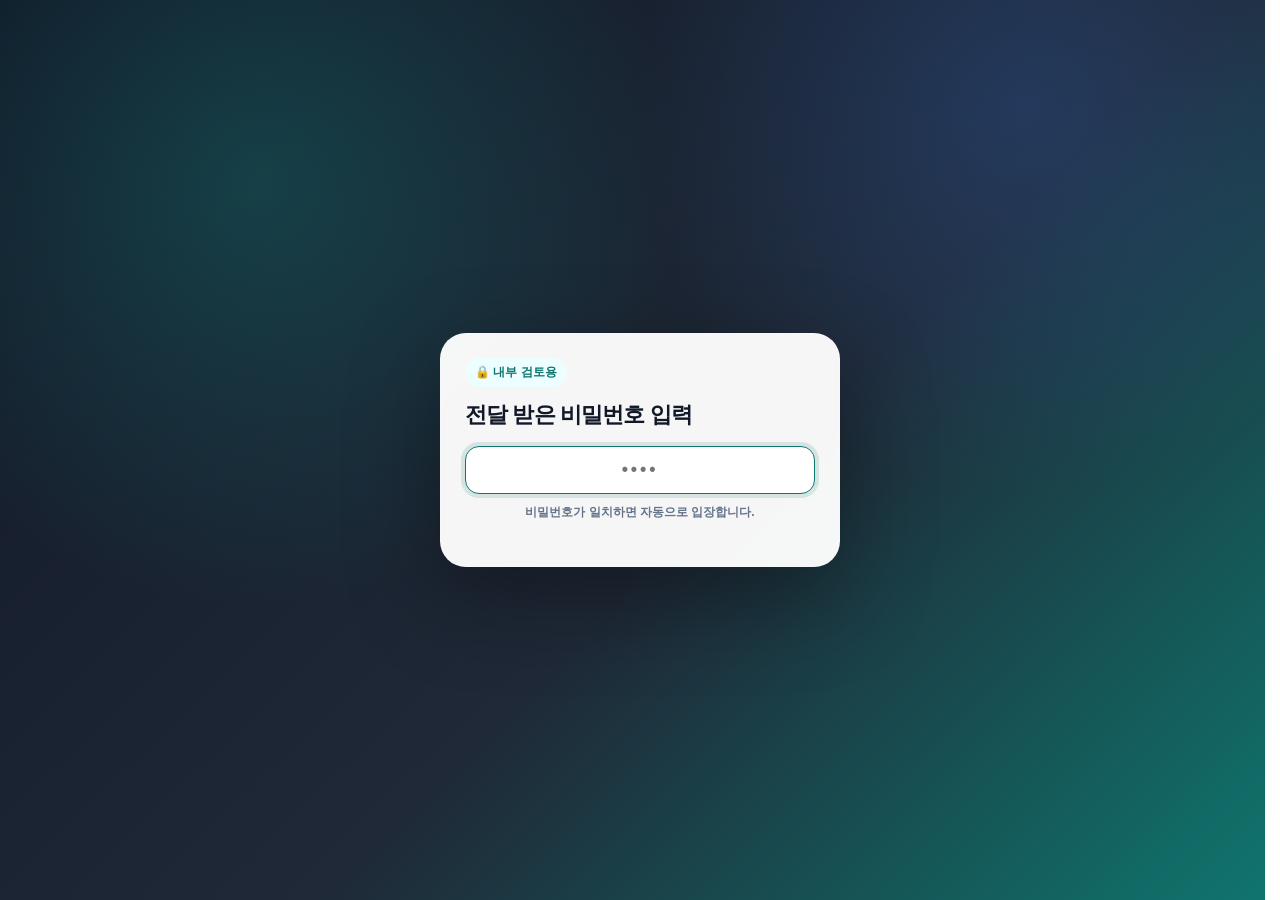
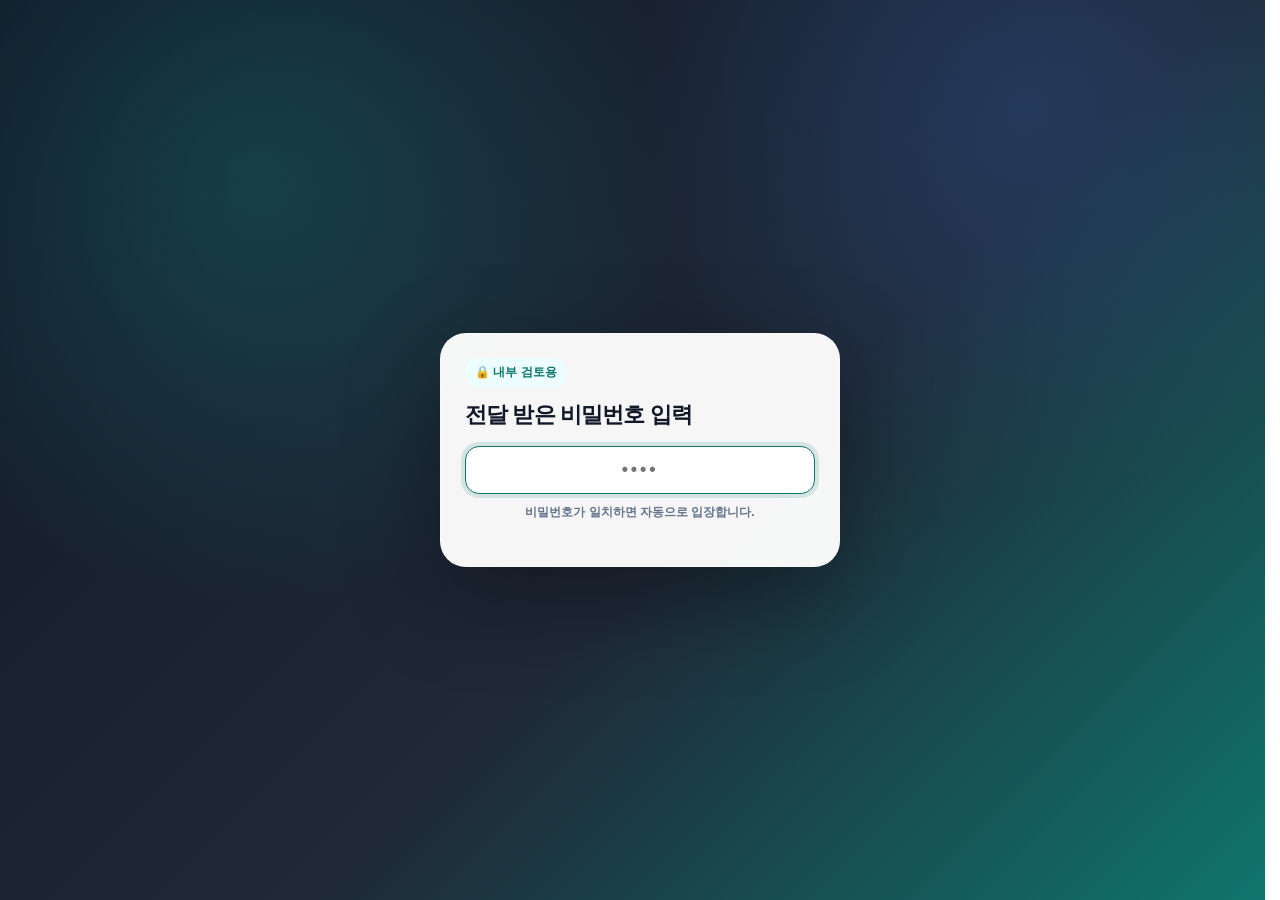
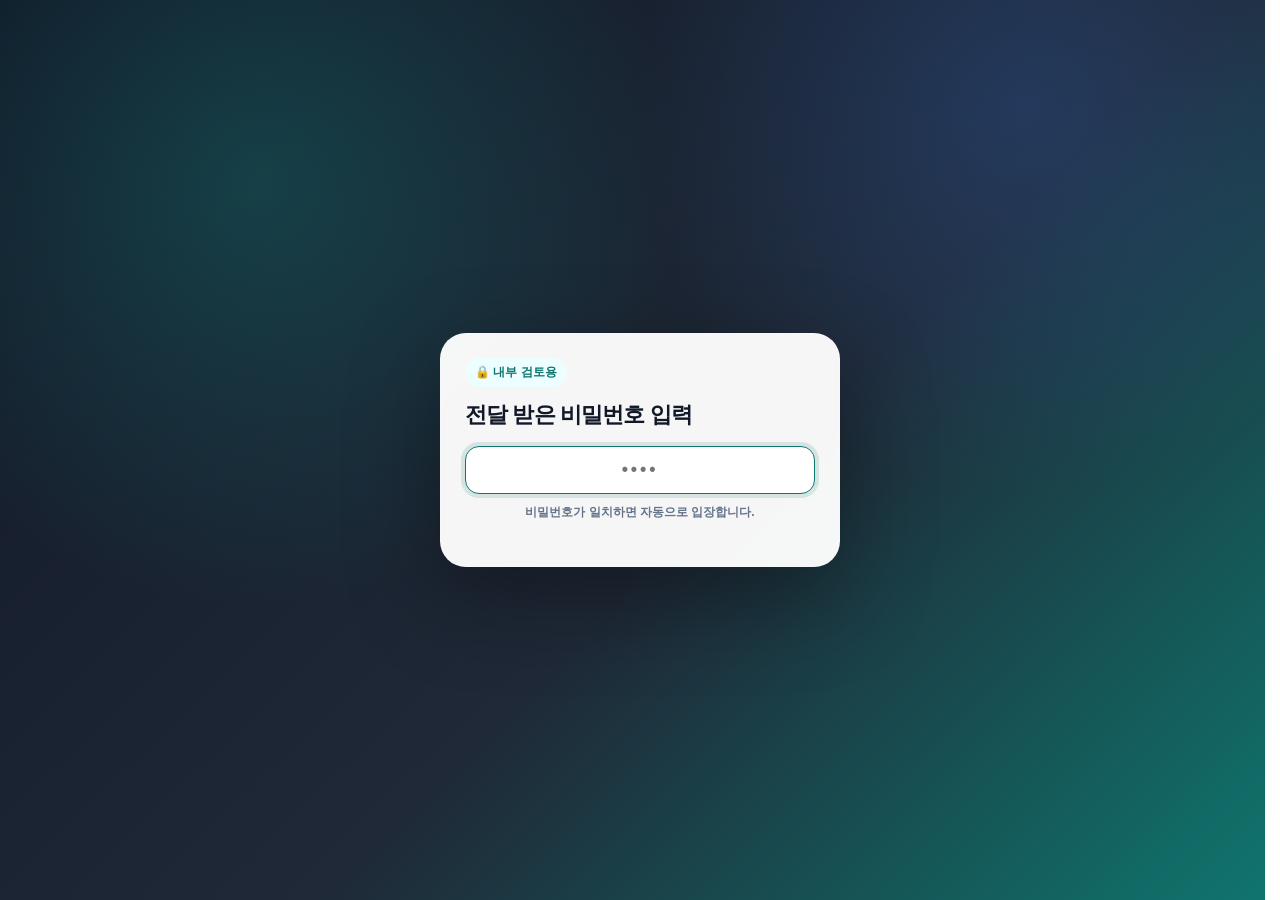
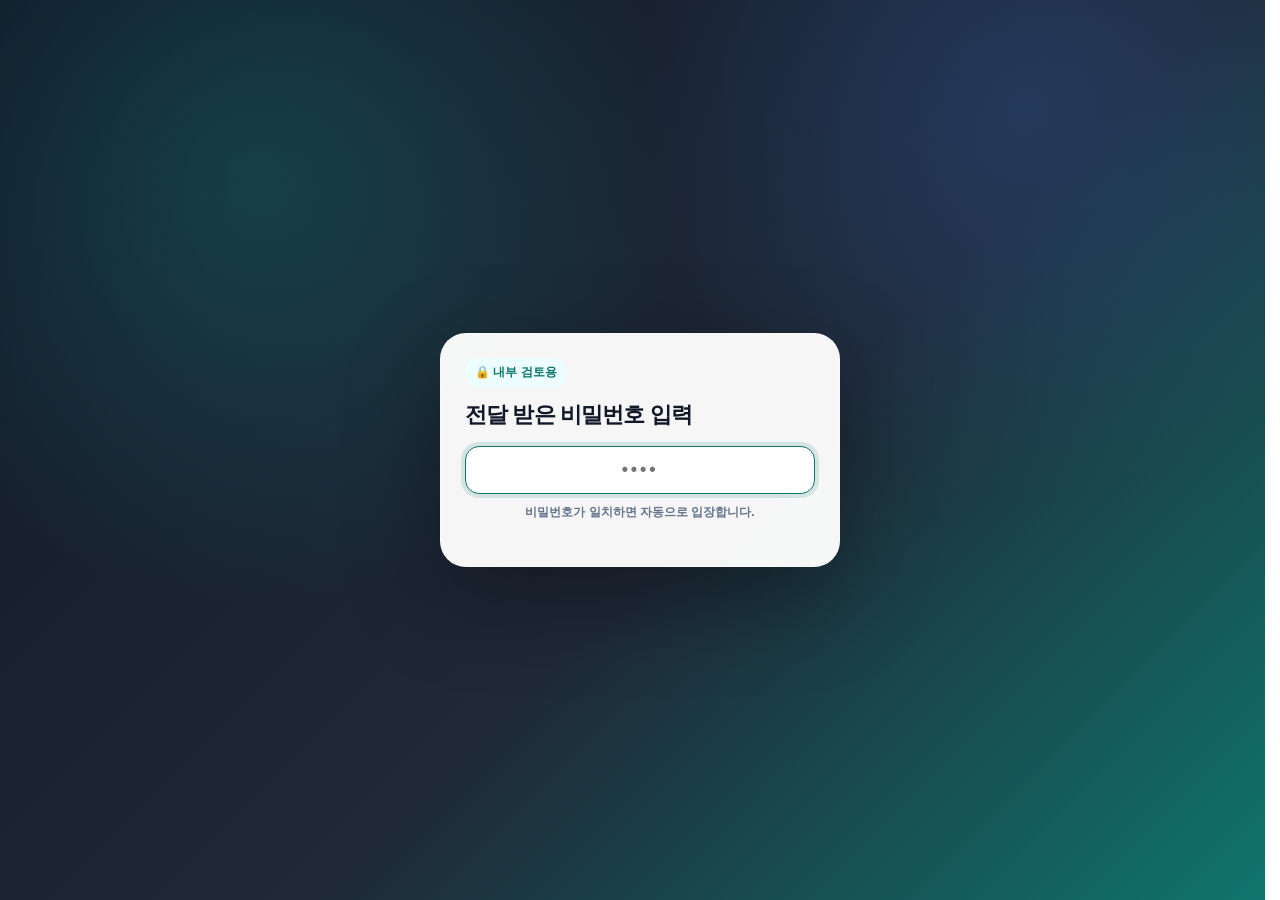
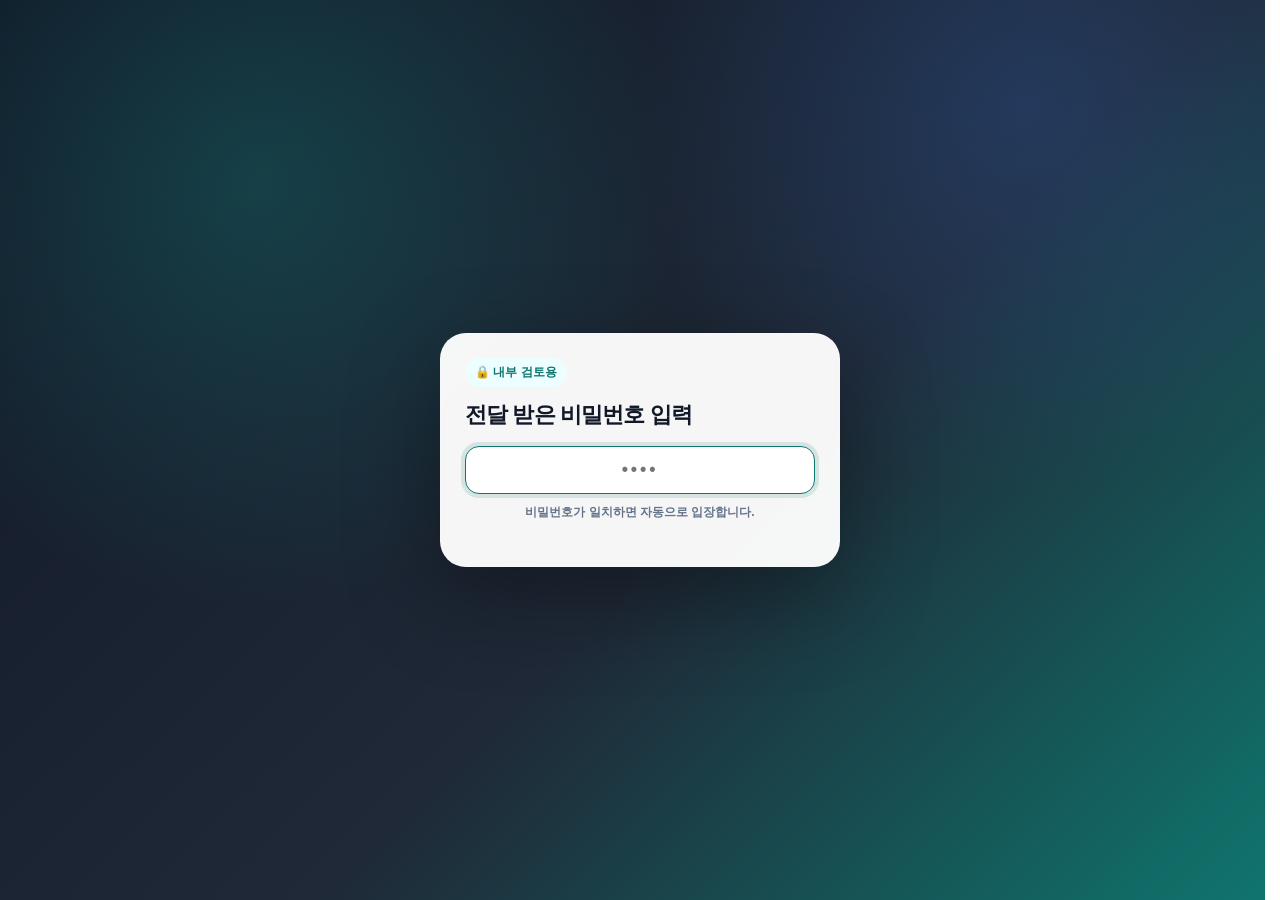
